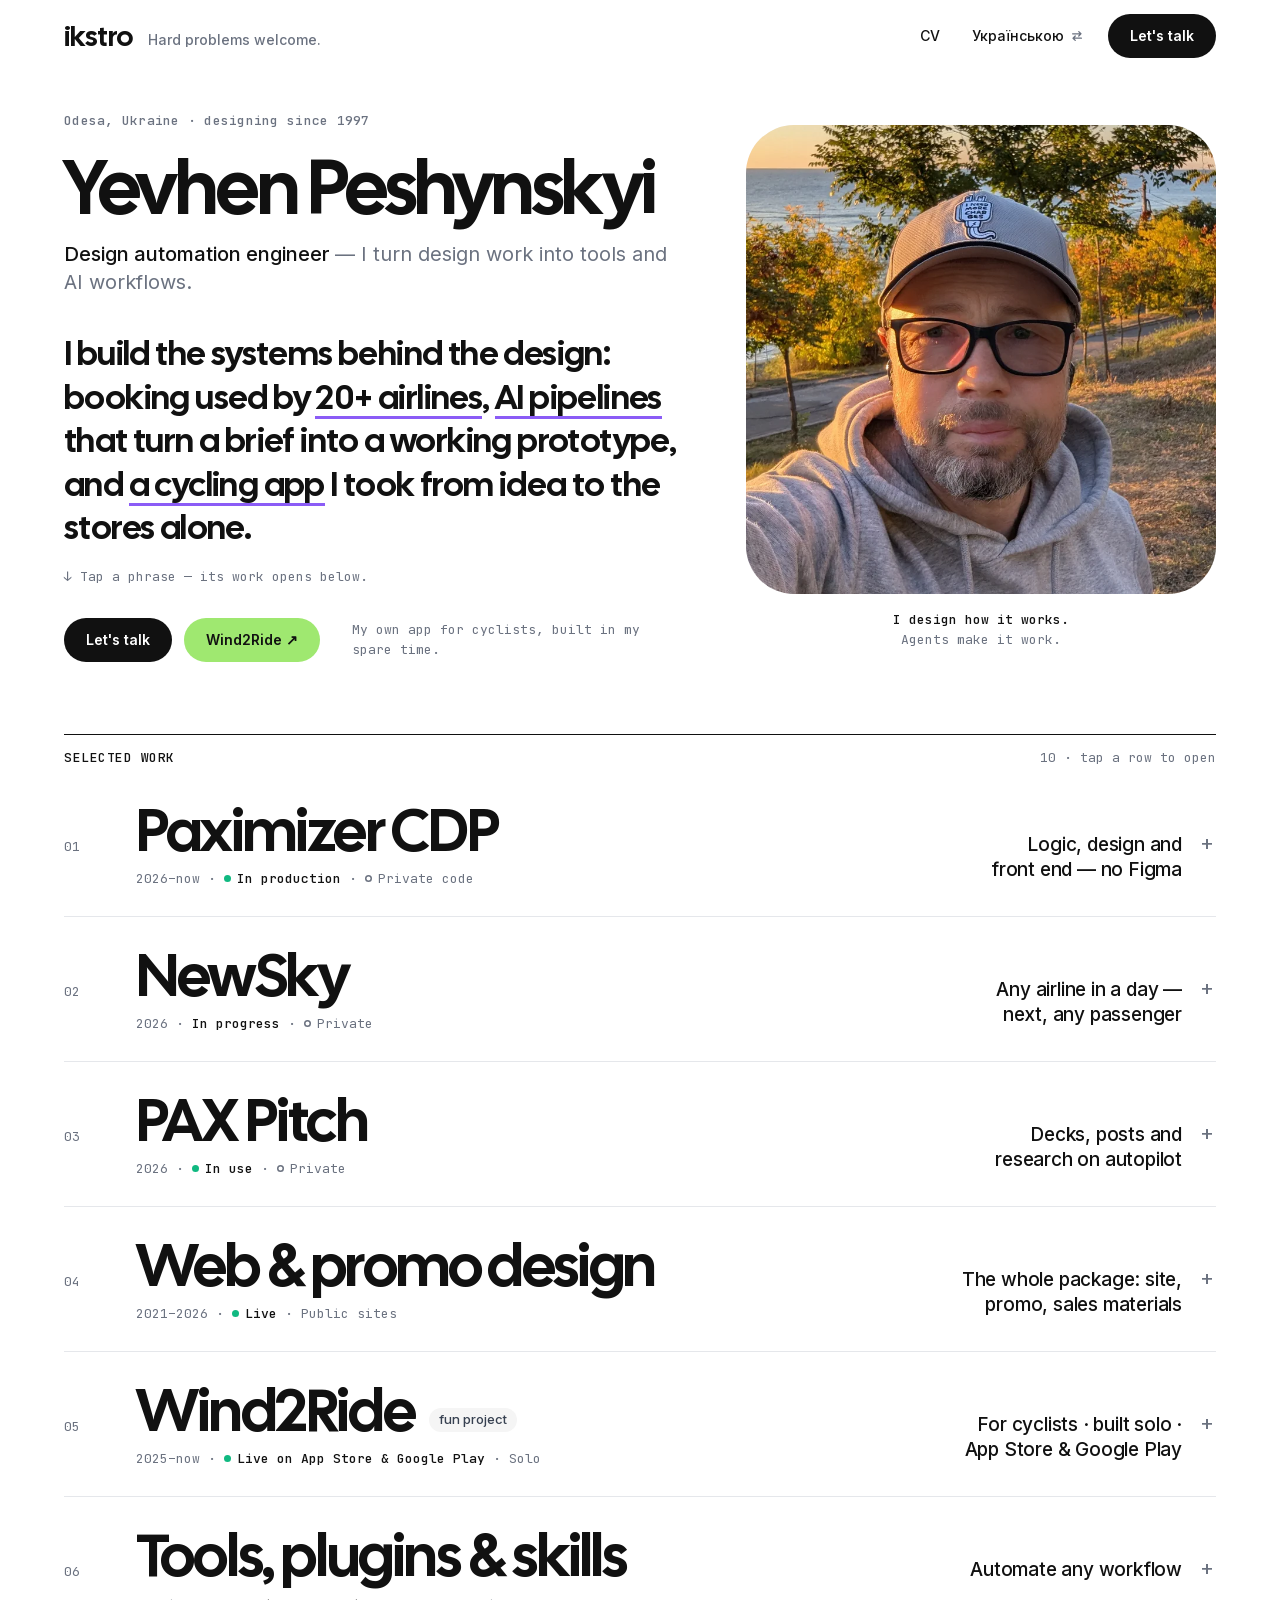
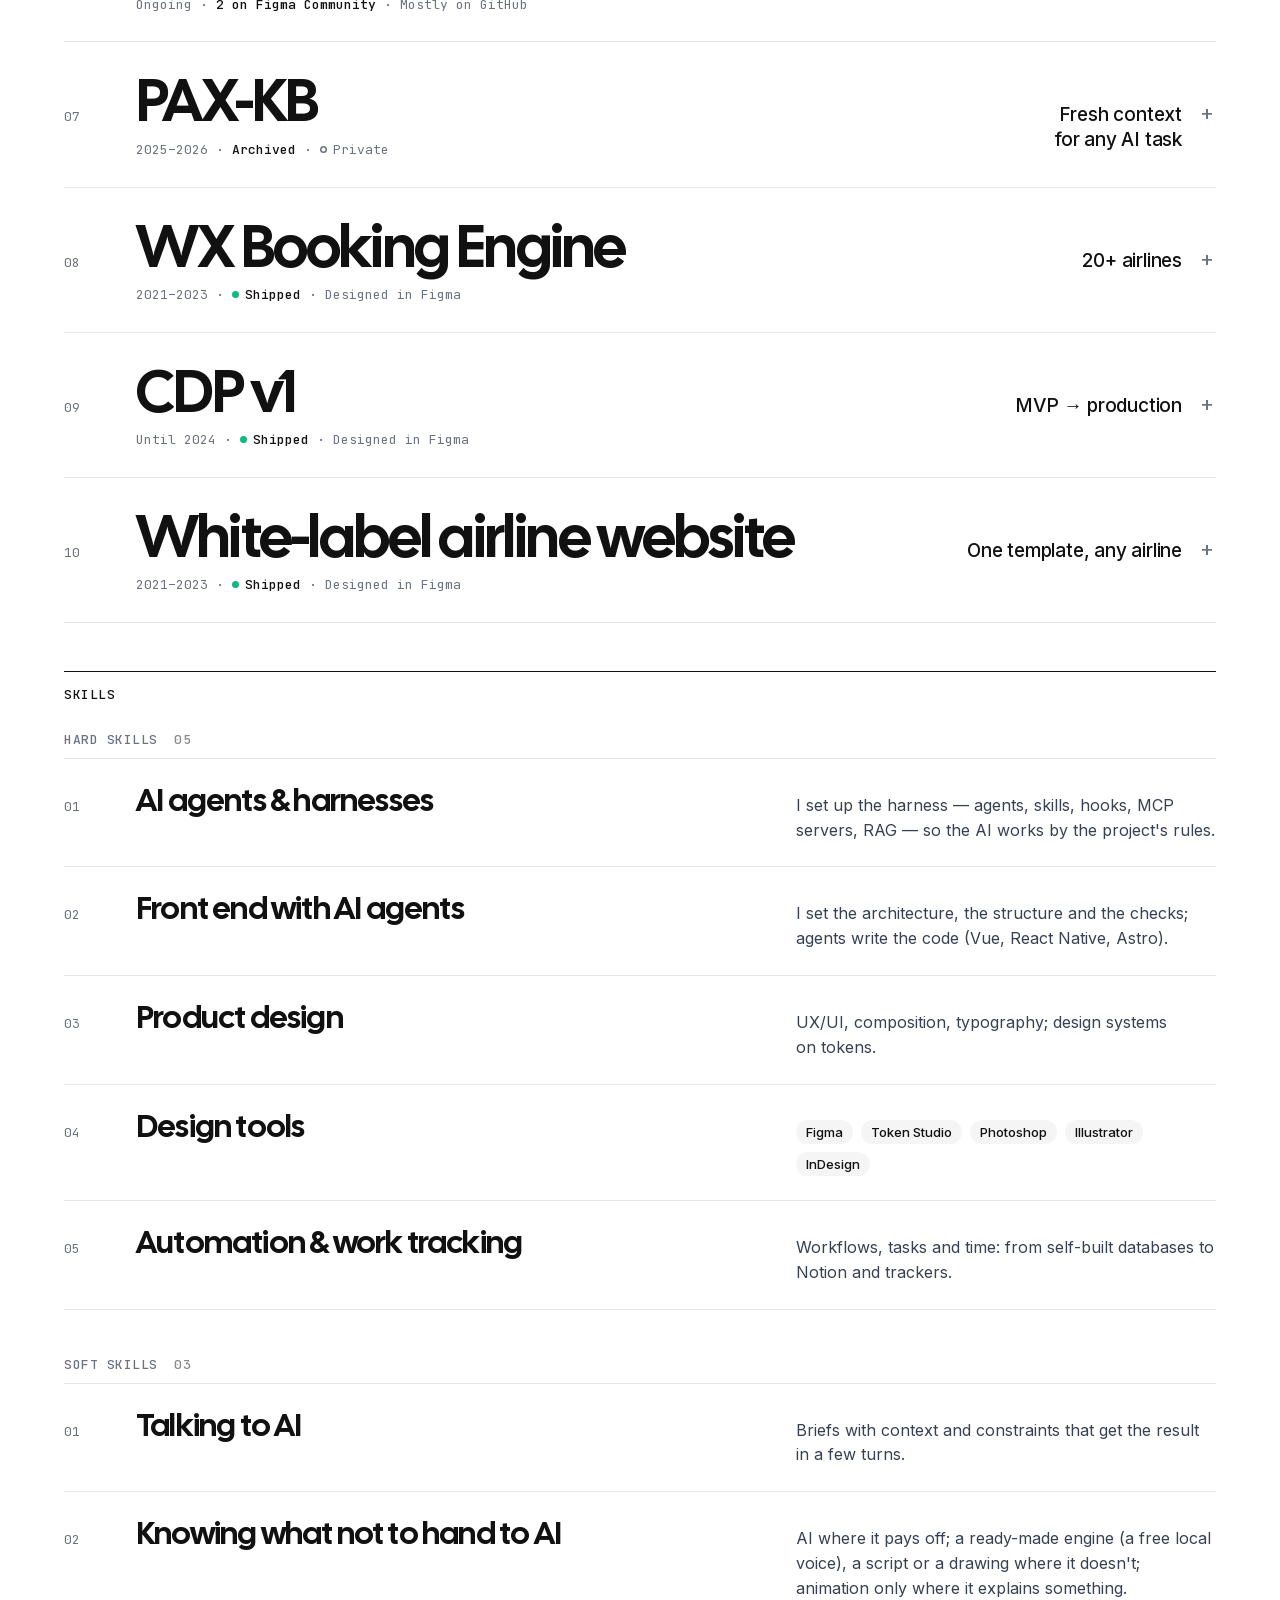
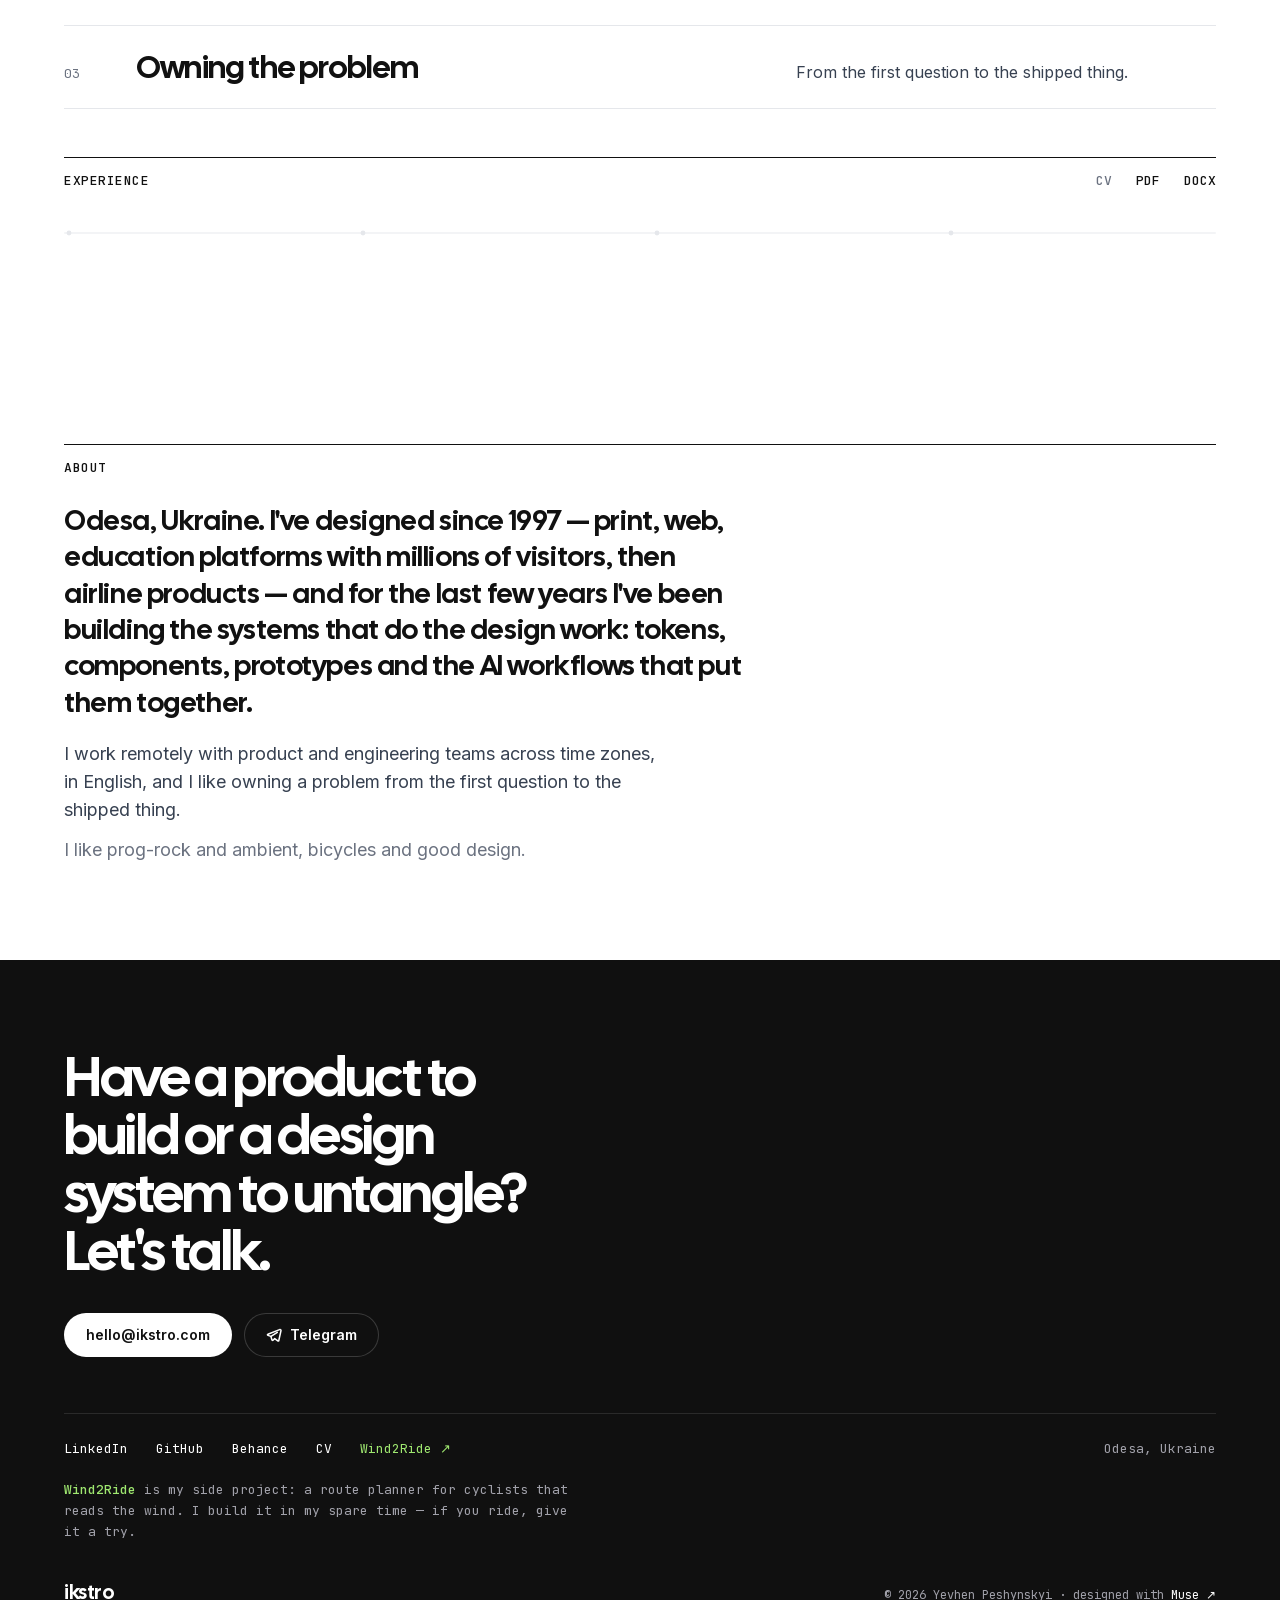
==== index.html @ 40062ef6 "Deploy ikstro.com" ====
<!DOCTYPE html><html lang="en"><head><meta charset="utf-8"><meta name="viewport" content="width=device-width, initial-scale=1"><title>Yevhen Peshynskyi — Design automation engineer</title><meta name="description" content="I build the systems behind the design: booking used by 20+ airlines, AI pipelines that turn a brief into a working prototype, and a cycling app I took from idea to the stores alone."><link rel="canonical" href="https://ikstro.com/"><link rel="alternate" hreflang="en" href="https://ikstro.com/"><link rel="alternate" hreflang="uk" href="https://ikstro.com/uk/"><link rel="alternate" hreflang="x-default" href="https://ikstro.com/"><meta name="author" content="Yevhen Peshynskyi"><!-- the «Iks» cell (owner, 23.10): built by `npm run favicon` --><link rel="icon" href="/favicon.ico" sizes="48x48"><link rel="icon" href="/favicon.svg" type="image/svg+xml"><link rel="apple-touch-icon" href="/apple-touch-icon.png"><meta property="og:type" content="website"><meta property="og:site_name" content="ikstro"><meta property="og:locale" content="en_US"><meta property="og:locale:alternate" content="uk_UA"><meta property="og:title" content="Yevhen Peshynskyi — Design automation engineer"><meta property="og:description" content="I build the systems behind the design: booking used by 20+ airlines, AI pipelines that turn a brief into a working prototype, and a cycling app I took from idea to the stores alone."><meta property="og:url" content="https://ikstro.com/"><meta property="og:image" content="https://ikstro.com/media/og/en.jpg"><meta property="og:image:alt" content="Yevhen Peshynskyi — Design automation engineer"><meta property="og:image:width" content="1200"><meta property="og:image:height" content="630"><meta name="twitter:card" content="summary_large_image"><script type="application/ld+json">{"@context":"https://schema.org","@type":"ProfilePage","url":"https://ikstro.com/","inLanguage":"en","mainEntity":{"@type":"Person","@id":"https://ikstro.com/#person","name":"Yevhen Peshynskyi","alternateName":["ikstro","Євген Пешинський","Евгений Пешинский","Yevhen Peshinskyi","Evgeniy Peshinskiy"],"jobTitle":"Design Automation Engineer · Product Design Technologist","description":"Designer since 1997 who now builds the systems behind design work: AI-agent pipelines, design systems on tokens, and production front ends delivered through Claude Code. Five years in airline products: booking used by 20+ airlines, a customer data platform, white-label booking and websites. I set the architecture, the structure and the checks; agents write the code. I work remotely with product and engineering teams across time zones, in English.","url":"https://ikstro.com/","image":"https://ikstro.com/media/person/photo-800.webp","email":"mailto:hello@ikstro.com","address":{"@type":"PostalAddress","addressLocality":"Odesa","addressCountry":"UA"},"worksFor":{"@type":"Organization","name":"Paximizer","url":"https://paximizer.com"},"knowsAbout":["Design Engineer","Design Technologist","Design Systems","Design Tokens","Token Studio","Figma","Storybook","Claude Code","AI agents","agentic workflows","MCP","RAG","prototyping","UX/UI","enterprise SaaS","airline and travel tech","booking engine","CDP","multi-brand theming","white label","Vue","React Native","Astro"],"knowsLanguage":["uk","ru","en"],"sameAs":["https://linkedin.com/in/ikstro","https://github.com/ikstro","https://behance.net/ikstro","https://t.me/ikstro"],"subjectOf":[{"@type":"DigitalDocument","name":"CV (PDF)","encodingFormat":"application/pdf","url":"https://ikstro.com/cv/Yevhen-Peshynskyi-CV-EN.pdf"},{"@type":"DigitalDocument","name":"CV (DOCX)","encodingFormat":"application/vnd.openxmlformats-officedocument.wordprocessingml.document","url":"https://ikstro.com/cv/Yevhen-Peshynskyi-CV-EN.docx"}]}}</script><link rel="alternate" type="application/json" title="JSON Resume" href="/resume.json"><style>@font-face{font-family:"Cal Sans-8aefe084696b96c0";src:url("/_astro/fonts/de74727b9f176735.woff2") format("woff2");font-display:swap;unicode-range:U+0000-00FF,U+0131,U+0152-0153,U+02BB-02BC,U+02C6,U+02DA,U+02DC,U+0304,U+0308,U+0329,U+2000-206F,U+20AC,U+2122,U+2191,U+2193,U+2212,U+2215,U+FEFF,U+FFFD;font-weight:400;font-style:normal;}@font-face{font-family:"Cal Sans-8aefe084696b96c0 fallback: Arial";src:local("Arial");font-display:swap;font-weight:400;font-style:normal;size-adjust:99.1474%;ascent-override:100.8599%;descent-override:30.258%;line-gap-override:0%;}:root{--font-cal:"Cal Sans-8aefe084696b96c0","Cal Sans-8aefe084696b96c0 fallback: Arial",sans-serif;}</style><link rel="preload" href="/_astro/fonts/de74727b9f176735.woff2" as="font" type="font/woff2" crossorigin><style>@font-face{font-family:Inter-d166690083f87c00;src:url("/_astro/fonts/6909caa7688787da.woff2") format("woff2");font-display:swap;unicode-range:U+0301,U+0400-045F,U+0490-0491,U+04B0-04B1,U+2116;font-weight:400;font-style:normal;}@font-face{font-family:Inter-d166690083f87c00;src:url("/_astro/fonts/e868cdf4720e9ea5.woff2") format("woff2");font-display:swap;unicode-range:U+0000-00FF,U+0131,U+0152-0153,U+02BB-02BC,U+02C6,U+02DA,U+02DC,U+0304,U+0308,U+0329,U+2000-206F,U+20AC,U+2122,U+2191,U+2193,U+2212,U+2215,U+FEFF,U+FFFD;font-weight:400;font-style:normal;}@font-face{font-family:Inter-d166690083f87c00;src:url("/_astro/fonts/6909caa7688787da.woff2") format("woff2");font-display:swap;unicode-range:U+0301,U+0400-045F,U+0490-0491,U+04B0-04B1,U+2116;font-weight:500;font-style:normal;}@font-face{font-family:Inter-d166690083f87c00;src:url("/_astro/fonts/e868cdf4720e9ea5.woff2") format("woff2");font-display:swap;unicode-range:U+0000-00FF,U+0131,U+0152-0153,U+02BB-02BC,U+02C6,U+02DA,U+02DC,U+0304,U+0308,U+0329,U+2000-206F,U+20AC,U+2122,U+2191,U+2193,U+2212,U+2215,U+FEFF,U+FFFD;font-weight:500;font-style:normal;}@font-face{font-family:Inter-d166690083f87c00;src:url("/_astro/fonts/6909caa7688787da.woff2") format("woff2");font-display:swap;unicode-range:U+0301,U+0400-045F,U+0490-0491,U+04B0-04B1,U+2116;font-weight:600;font-style:normal;}@font-face{font-family:Inter-d166690083f87c00;src:url("/_astro/fonts/e868cdf4720e9ea5.woff2") format("woff2");font-display:swap;unicode-range:U+0000-00FF,U+0131,U+0152-0153,U+02BB-02BC,U+02C6,U+02DA,U+02DC,U+0304,U+0308,U+0329,U+2000-206F,U+20AC,U+2122,U+2191,U+2193,U+2212,U+2215,U+FEFF,U+FFFD;font-weight:600;font-style:normal;}@font-face{font-family:"Inter-d166690083f87c00 fallback: Arial";src:local("Arial");font-display:swap;font-weight:400;font-style:normal;size-adjust:134.2826%;ascent-override:72.1426%;descent-override:17.9629%;line-gap-override:0%;}@font-face{font-family:"Inter-d166690083f87c00 fallback: Arial";src:local("Arial");font-display:swap;font-weight:400;font-style:normal;size-adjust:134.2826%;ascent-override:72.1426%;descent-override:17.9629%;line-gap-override:0%;}@font-face{font-family:"Inter-d166690083f87c00 fallback: Arial";src:local("Arial");font-display:swap;font-weight:500;font-style:normal;size-adjust:134.2826%;ascent-override:72.1426%;descent-override:17.9629%;line-gap-override:0%;}@font-face{font-family:"Inter-d166690083f87c00 fallback: Arial";src:local("Arial");font-display:swap;font-weight:500;font-style:normal;size-adjust:134.2826%;ascent-override:72.1426%;descent-override:17.9629%;line-gap-override:0%;}@font-face{font-family:"Inter-d166690083f87c00 fallback: Arial";src:local("Arial");font-display:swap;font-weight:600;font-style:normal;size-adjust:134.2826%;ascent-override:72.1426%;descent-override:17.9629%;line-gap-override:0%;}@font-face{font-family:"Inter-d166690083f87c00 fallback: Arial";src:local("Arial");font-display:swap;font-weight:600;font-style:normal;size-adjust:134.2826%;ascent-override:72.1426%;descent-override:17.9629%;line-gap-override:0%;}:root{--font-inter:Inter-d166690083f87c00,"Inter-d166690083f87c00 fallback: Arial",sans-serif;}</style><link rel="preload" href="/_astro/fonts/e868cdf4720e9ea5.woff2" as="font" type="font/woff2" crossorigin><style>@font-face{font-family:"JetBrains Mono-c56213b721f1ee83";src:url("/_astro/fonts/06ca8aa61b7e774d.woff2") format("woff2");font-display:swap;unicode-range:U+0301,U+0400-045F,U+0490-0491,U+04B0-04B1,U+2116;font-weight:400;font-style:normal;}@font-face{font-family:"JetBrains Mono-c56213b721f1ee83";src:url("/_astro/fonts/d39725b5b6a6f2ec.woff2") format("woff2");font-display:swap;unicode-range:U+0000-00FF,U+0131,U+0152-0153,U+02BB-02BC,U+02C6,U+02DA,U+02DC,U+0304,U+0308,U+0329,U+2000-206F,U+20AC,U+2122,U+2191,U+2193,U+2212,U+2215,U+FEFF,U+FFFD;font-weight:400;font-style:normal;}@font-face{font-family:"JetBrains Mono-c56213b721f1ee83";src:url("/_astro/fonts/06ca8aa61b7e774d.woff2") format("woff2");font-display:swap;unicode-range:U+0301,U+0400-045F,U+0490-0491,U+04B0-04B1,U+2116;font-weight:500;font-style:normal;}@font-face{font-family:"JetBrains Mono-c56213b721f1ee83";src:url("/_astro/fonts/d39725b5b6a6f2ec.woff2") format("woff2");font-display:swap;unicode-range:U+0000-00FF,U+0131,U+0152-0153,U+02BB-02BC,U+02C6,U+02DA,U+02DC,U+0304,U+0308,U+0329,U+2000-206F,U+20AC,U+2122,U+2191,U+2193,U+2212,U+2215,U+FEFF,U+FFFD;font-weight:500;font-style:normal;}@font-face{font-family:"JetBrains Mono-c56213b721f1ee83 fallback: Courier New";src:local("Courier New");font-display:swap;font-weight:400;font-style:normal;size-adjust:99.9837%;ascent-override:102.0166%;descent-override:30.0049%;}@font-face{font-family:"JetBrains Mono-c56213b721f1ee83 fallback: Courier New";src:local("Courier New");font-display:swap;font-weight:400;font-style:normal;size-adjust:99.9837%;ascent-override:102.0166%;descent-override:30.0049%;}@font-face{font-family:"JetBrains Mono-c56213b721f1ee83 fallback: Courier New";src:local("Courier New");font-display:swap;font-weight:500;font-style:normal;size-adjust:99.9837%;ascent-override:102.0166%;descent-override:30.0049%;}@font-face{font-family:"JetBrains Mono-c56213b721f1ee83 fallback: Courier New";src:local("Courier New");font-display:swap;font-weight:500;font-style:normal;size-adjust:99.9837%;ascent-override:102.0166%;descent-override:30.0049%;}:root{--font-jbmono:"JetBrains Mono-c56213b721f1ee83","JetBrains Mono-c56213b721f1ee83 fallback: Courier New",monospace;}</style><!-- rows breathe in only when JS runs and motion is allowed; a timer un-hides them if scripts fail --><script>
      if (!matchMedia('(prefers-reduced-motion: reduce)').matches) {
        document.documentElement.classList.add('breathe');
        setTimeout(function () { document.documentElement.classList.remove('breathe'); }, 3000);
      }
    </script><style>:root{--primary:#111;--primary-active:#242424;--ink:#111;--body:#374151;--muted:#6b7280;--muted-soft:#898989;--hairline:#e5e7eb;--hairline-soft:#f3f4f6;--canvas:#fff;--surface-soft:#f8f9fa;--surface-card:#f5f5f5;--surface-strong:#e5e7eb;--surface-dark:#101010;--surface-dark-elevated:#1a1a1a;--on-primary:#fff;--on-dark:#fff;--on-dark-soft:#a1a1aa;--success:#10b981;--warning:#f59e0b;--error:#ef4444;--accent:#8b5cf6;--accent-soft:#ede9fe;--font-display:var(--font-cal), -apple-system, "Segoe UI", sans-serif;--font-body:var(--font-inter), -apple-system, BlinkMacSystemFont, "Segoe UI", Roboto, sans-serif;--font-mono:var(--font-jbmono), ui-monospace, monospace;--display-wt:400;--display-xl:64px;--display-xl-lh:1.05;--display-xl-ls:-2px;--display-lg:48px;--display-lg-lh:1.1;--display-lg-ls:-1.5px;--display-md:36px;--display-md-lh:1.15;--display-md-ls:-1px;--display-sm:28px;--display-sm-lh:1.2;--display-sm-ls:-.5px;--title-lg:22px;--title-md:18px;--title-sm:16px;--body-md:16px;--body-sm:14px;--caption:13px;--code:14px;--r-xs:4px;--r-sm:6px;--r-md:8px;--r-lg:12px;--r-xl:16px;--r-pill:9999px;--s-xxs:4px;--s-xs:8px;--s-sm:12px;--s-md:16px;--s-lg:24px;--s-xl:32px;--s-xxl:48px;--s-section:96px;--spring-card-resize:linear(0, .0429, .137, .2679, .4019, .5335, .6545, .7662, .8531, .922, .974, 1.0111, 1.0366, 1.0501, 1.0559, 1.056, 1.0519, 1.0457, 1.0383, 1.0308, 1.0235, 1.0166, 1.0111, 1.0066, 1.0031, 1.0004, .9987, .9976, .997, .9968, .9969, .9972, .9976, .998, .9985, .9988, 1);--dur-card-resize:.585s;--spring-accordion:linear(0, .0273, .0868, .1656, .2539, .345, .434, .5178, .5946, .6681, .728, .7798, .824, .8612, .892, .9174, .9379, .9543, .9673, .9774, .9852, .991, .9953, .9984, 1.0005, 1.002, 1.0028, 1.0033, 1.0035, 1.0034, 1.0033, 1.003, 1.0027, 1.0024, 1.0021, 1.0018, 1);--dur-accordion:.507s;--spring-counter:linear(0, .0619, .2002, .3767, .5611, .732, .8762, .9873, 1.0645, 1.1107, 1.1303, 1.1315, 1.1188, 1.0979, 1.0736, 1.0495, 1.028, 1.0104, .9973, .9887, .9839, .9823, .983, .9853, .9883, .9916, .9947, .9973, .9993, 1.0009, 1.0018, 1.0023, 1.0023, 1.0022, 1.0018, 1.0014, 1);--dur-counter:.755s;--ease-out:cubic-bezier(.22, 1, .36, 1)}:root:lang(uk){--font-display:var(--font-manrope), -apple-system, "Segoe UI", sans-serif;--display-wt:800}@media (prefers-reduced-motion:reduce){:root{--dur-card-resize:1ms;--dur-accordion:1ms;--dur-counter:1ms}*,:before,:after{transition-duration:1ms!important;animation-duration:1ms!important;animation-iteration-count:1!important}}*,:before,:after{box-sizing:border-box}html{-webkit-text-size-adjust:100%}body{background:var(--canvas);color:var(--body);font:400 var(--body-md)/1.5 var(--font-body);-webkit-font-smoothing:antialiased;margin:0}h1,h2,h3{font-family:var(--font-display);font-weight:var(--display-wt);color:var(--ink);margin:0}img{max-width:100%;display:block}a{color:inherit}.mono{font-family:var(--font-mono);font-variant-numeric:tabular-nums}.btn{border-radius:var(--r-pill);height:44px;font:600 var(--body-sm)/1 var(--font-body);background:var(--primary);color:var(--on-primary);cursor:pointer;border:0;align-items:center;gap:8px;padding:0 22px;text-decoration:none;display:inline-flex}.btn--secondary{background:var(--canvas);color:var(--ink);box-shadow:inset 0 0 0 1px var(--hairline)}.badge{border-radius:var(--r-pill);background:var(--surface-card);height:24px;color:var(--ink);font:500 var(--caption)/1 var(--font-body);align-items:center;gap:6px;padding:0 10px;display:inline-flex}html{scroll-behavior:auto}:root{--nav-h:72px}@media (width<=760px){:root{--nav-h:60px}}.wrap{max-width:1248px;margin:0 auto;padding:0 48px}.sr{clip:rect(0 0 0 0);white-space:nowrap;width:1px;height:1px;position:absolute;overflow:hidden}.btn:focus-visible,a:focus-visible,button:focus-visible{outline:2px solid var(--accent);outline-offset:2px;border-radius:4px}.btn:focus-visible,.lk:focus-visible{border-radius:var(--r-pill)}.lk{--lk-x:14px;--lk-y:8px;padding:var(--lk-y) var(--lk-x);margin:calc(-1 * var(--lk-y)) calc(-1 * var(--lk-x));border-radius:var(--r-pill);color:inherit;transition:background-color .15s var(--ease-out);-webkit-tap-highlight-color:transparent;background-color:#0000;align-items:center;text-decoration:none;display:inline-flex;position:relative}.lk:after{content:"";position:absolute;inset:-6px 0}@media (hover:hover){.lk:hover{background-color:var(--lk-ground,var(--surface-card))}}.lk:active{background-color:var(--lk-ground,var(--surface-card))}.btn{transition:background-color .15s var(--ease-out), box-shadow .15s var(--ease-out);-webkit-tap-highlight-color:transparent}@media (hover:hover){.btn:hover{background-color:var(--primary-active);box-shadow:0 1px 2px #11111114,0 6px 16px -6px #1116}.btn--secondary:hover{background-color:var(--surface-card);box-shadow:0 6px 18px -10px #11111159}}.btn:active{background-color:var(--primary-active);box-shadow:0 1px 2px #11111114,0 6px 16px -6px #1116}.btn--secondary:active{background-color:var(--surface-card);box-shadow:none}@media (prefers-reduced-motion:reduce){.lk,.btn{transition:none}}.dot{background:var(--success);vertical-align:1px;border-radius:50%;width:7px;height:7px;margin-right:6px;display:inline-block}.dot--lock{box-shadow:inset 0 0 0 1.5px var(--muted);background:0 0}@media (width<=760px){.wrap{padding:0 16px}}
.lang[data-astro-cid-lemdd452]{height:var(--nav-item-h,36px);padding:0 var(--nav-item-x,12px);border-radius:var(--r-pill);color:var(--ink);white-space:nowrap;font:500 14px/1 var(--font-body);transition:background-color .15s var(--ease-out), color .15s var(--ease-out), height .56s var(--spring-card-resize);-webkit-tap-highlight-color:transparent;align-items:center;gap:6px;text-decoration:none;display:inline-flex}.lang__ico[data-astro-cid-lemdd452]{fill:none;width:14px;height:14px;stroke:var(--muted);stroke-width:1.5px;stroke-linecap:round;stroke-linejoin:round;transition:transform .24s var(--ease-out), stroke .15s var(--ease-out);flex:none}@media (hover:hover){.lang[data-astro-cid-lemdd452]:hover{background-color:var(--surface-card)}.lang[data-astro-cid-lemdd452]:hover .lang__ico[data-astro-cid-lemdd452]{stroke:var(--ink);transform:rotate(180deg)}}.lang[data-astro-cid-lemdd452]:active{background-color:var(--surface-card)}.lang[data-astro-cid-lemdd452]:focus-visible{outline:2px solid var(--accent);outline-offset:2px}.lang__short[data-astro-cid-lemdd452]{display:none}@media (width<=420px){.lang__name[data-astro-cid-lemdd452]{display:none}.lang__short[data-astro-cid-lemdd452]{display:inline}}@media (width<=380px){.lang[data-astro-cid-lemdd452]{gap:4px}}@media (prefers-reduced-motion:reduce){.lang[data-astro-cid-lemdd452],.lang__ico[data-astro-cid-lemdd452]{transition:none}.lang[data-astro-cid-lemdd452]:hover .lang__ico[data-astro-cid-lemdd452]{transform:none}}.navbar[data-astro-cid-wpvy4v7s]{z-index:50;height:var(--nav-h);pointer-events:none;position:sticky;top:0}.nav[data-astro-cid-wpvy4v7s]{--nav-item-h:44px;--nav-item-x:14px;pointer-events:auto;height:var(--nav-h);border-radius:var(--r-pill);transition:max-width .56s var(--spring-card-resize), height .56s var(--spring-card-resize), margin-top .56s var(--spring-card-resize), padding .56s var(--spring-card-resize), background-color .24s var(--ease-out), box-shadow .24s var(--ease-out), transform .3s var(--ease-out);background-color:#fff0;justify-content:space-between;align-items:center;gap:16px;margin-top:0;display:flex;box-shadow:0 0 0 1px #1110,0 12px 32px -16px #1110}.nav__item[data-astro-cid-wpvy4v7s]{height:var(--nav-item-h);padding:0 var(--nav-item-x);border-radius:var(--r-pill);color:var(--ink);white-space:nowrap;transition:background-color .15s var(--ease-out), height .56s var(--spring-card-resize), font-size .56s var(--spring-card-resize), margin .56s var(--spring-card-resize);-webkit-tap-highlight-color:transparent;align-items:center;text-decoration:none;display:inline-flex}@media (hover:hover){.nav__item[data-astro-cid-wpvy4v7s]:hover{background-color:var(--surface-card)}}.nav__item[data-astro-cid-wpvy4v7s]:active,.nav__cv[data-astro-cid-wpvy4v7s][aria-current=page]{background-color:var(--surface-card)}.nav__item[data-astro-cid-wpvy4v7s]:focus-visible{outline:2px solid var(--accent);outline-offset:2px}.wordmark[data-astro-cid-wpvy4v7s]{margin-left:calc(-1 * var(--nav-item-x));font:var(--display-wt) 28px/1 var(--font-display);letter-spacing:-.6px}.nav__cv[data-astro-cid-wpvy4v7s]{font:500 14px/1 var(--font-body)}.nav__btn[data-astro-cid-wpvy4v7s]{height:var(--nav-item-h);transition:height .56s var(--spring-card-resize), background-color .15s var(--ease-out), box-shadow .15s var(--ease-out)}.nav__start[data-astro-cid-wpvy4v7s]{align-items:baseline;gap:2px;min-width:0;display:flex}.nav__note[data-astro-cid-wpvy4v7s]{opacity:1;max-width:260px;font:500 var(--body-sm)/1 var(--font-body);color:var(--muted);white-space:nowrap;transition:max-width .56s var(--spring-card-resize), opacity .2s var(--ease-out);margin:0;position:relative;top:-1px;overflow:hidden}.nav__end[data-astro-cid-wpvy4v7s]{align-items:center;gap:4px;display:flex}.nav__end[data-astro-cid-wpvy4v7s] .nav__btn[data-astro-cid-wpvy4v7s]{margin-left:6px}.navbar[data-astro-cid-wpvy4v7s][data-island] .nav[data-astro-cid-wpvy4v7s]{--nav-item-h:40px;backdrop-filter:saturate(1.4)blur(14px);background-color:#ffffffe6;border-radius:0 0 28px 28px;max-width:600px;height:56px;padding:0 8px;box-shadow:0 10px 30px -14px #11111159}.navbar[data-astro-cid-wpvy4v7s][data-island] .wordmark[data-astro-cid-wpvy4v7s]{margin-left:0;font-size:24px}.navbar[data-astro-cid-wpvy4v7s][data-island] .nav__note[data-astro-cid-wpvy4v7s]{opacity:0;max-width:0}@media (width<=760px){.nav[data-astro-cid-wpvy4v7s]{--nav-item-h:38px;--nav-item-x:12px}.wordmark[data-astro-cid-wpvy4v7s]{font-size:26px}.nav__note[data-astro-cid-wpvy4v7s]{font-size:13px}.nav__end[data-astro-cid-wpvy4v7s] .nav__btn[data-astro-cid-wpvy4v7s]{margin-left:4px;padding:0 16px}.navbar[data-astro-cid-wpvy4v7s][data-island] .nav[data-astro-cid-wpvy4v7s]{--nav-item-h:36px;border-radius:0 0 26px 26px;max-width:calc(100% - 16px);height:52px;padding:0 8px}.navbar[data-astro-cid-wpvy4v7s][data-island] .wordmark[data-astro-cid-wpvy4v7s]{font-size:22px}}@media (width<=600px){.nav__note[data-astro-cid-wpvy4v7s]{display:none}}@media (width<=380px){.nav[data-astro-cid-wpvy4v7s]{--nav-item-x:9px;gap:4px}.wordmark[data-astro-cid-wpvy4v7s]{font-size:22px}.nav__end[data-astro-cid-wpvy4v7s]{gap:0}.nav__end[data-astro-cid-wpvy4v7s] .nav__btn[data-astro-cid-wpvy4v7s]{padding:0 12px}.navbar[data-astro-cid-wpvy4v7s][data-island] .nav[data-astro-cid-wpvy4v7s]{padding:0 6px}}@media (prefers-reduced-motion:reduce){.nav[data-astro-cid-wpvy4v7s],.nav__item[data-astro-cid-wpvy4v7s],.nav__note[data-astro-cid-wpvy4v7s],.nav__btn[data-astro-cid-wpvy4v7s]{transition:none}}@media print{.navbar[data-astro-cid-wpvy4v7s]{display:none}}
.btn--w2r[data-astro-cid-et5hucrw]{--w2r:#9fe870;--w2r-dark:#8fd860;background:var(--w2r);color:var(--ink);transition:background-color .15s var(--ease-out), box-shadow .22s var(--ease-out)}.w2r-arrow[data-astro-cid-et5hucrw]{margin-left:-4px}@media (hover:hover){.btn--w2r[data-astro-cid-et5hucrw]:hover{background-color:var(--w2r-dark);box-shadow:0 0 0 4px #9fe87052,0 10px 28px -10px #6ebe46e6}}.btn--w2r[data-astro-cid-et5hucrw]:active{background-color:var(--w2r-dark);box-shadow:0 0 0 4px #9fe87052}@media (prefers-reduced-motion:reduce){.btn--w2r[data-astro-cid-et5hucrw]{transition:none}}.hero[data-astro-cid-ge2uvauf]{grid-template-columns:4fr 3fr;align-items:center;gap:56px;padding-block:40px 72px;display:grid}.kicker[data-astro-cid-ge2uvauf]{font:500 var(--caption)/1.4 var(--font-mono);color:var(--muted);letter-spacing:.02em;margin:0 0 20px}h1[data-astro-cid-ge2uvauf]{letter-spacing:-2.5px;font-size:76px;line-height:1}.role[data-astro-cid-ge2uvauf]{font:500 20px/1.4 var(--font-body);color:var(--ink);margin:14px 0 0}.role[data-astro-cid-ge2uvauf] span[data-astro-cid-ge2uvauf]{color:var(--muted);font-weight:400}.promise[data-astro-cid-ge2uvauf]{font:var(--display-wt) 34px/1.28 var(--font-display);letter-spacing:-.6px;color:var(--ink);text-wrap:pretty;max-width:640px;margin:36px 0 0}.door[data-astro-cid-ge2uvauf]{font:inherit;letter-spacing:inherit;color:var(--ink);cursor:pointer;background:0 0;background-image:linear-gradient(var(--accent), var(--accent));white-space:nowrap;transition:background-size var(--dur-accordion) var(--spring-accordion), transform var(--dur-counter) var(--spring-counter);background-position:0 100%;background-repeat:no-repeat;background-size:100% 3px;border:0;margin:0;padding:0 0 3px;line-height:1.1;display:inline-block}@media (hover:hover){.door[data-astro-cid-ge2uvauf]:hover{background-size:100% 6px}}.door[data-astro-cid-ge2uvauf]:focus-visible{outline:2px solid var(--accent);outline-offset:2px;border-radius:4px}.door[data-astro-cid-ge2uvauf]:active{transform:translateY(2px)}.door[data-astro-cid-ge2uvauf].is-pressed{color:var(--on-primary);background-size:100% 100%}.door[data-astro-cid-ge2uvauf] .n[data-astro-cid-ge2uvauf]{font-variant-numeric:tabular-nums;min-width:1ch;display:inline-block}.hint[data-astro-cid-ge2uvauf]{font:400 var(--caption)/1.4 var(--font-mono);color:var(--muted);align-items:center;gap:8px;margin:18px 0 0;display:flex}.hint[data-astro-cid-ge2uvauf] i[data-astro-cid-ge2uvauf]{animation:nudge 2.4s var(--ease-out) 1.6s 2;font-style:normal;display:inline-block}@keyframes nudge{0%,to{transform:translateY(0)}40%{transform:translateY(4px)}}.ctas[data-astro-cid-ge2uvauf]{flex-wrap:wrap;align-items:center;gap:12px 32px;margin-top:32px;display:flex}.ctas__btns[data-astro-cid-ge2uvauf]{flex-wrap:wrap;gap:12px;display:flex}.ctas__note[data-astro-cid-ge2uvauf]{max-width:36ch;font:400 var(--caption)/1.5 var(--font-mono);color:var(--muted);text-wrap:pretty;margin:0}.photo[data-astro-cid-ge2uvauf]{margin:0}.photo[data-astro-cid-ge2uvauf] img[data-astro-cid-ge2uvauf]{aspect-ratio:1;object-fit:cover;object-position:50% 35%;background:var(--surface-card);border-radius:48px;width:100%;height:auto}.photo[data-astro-cid-ge2uvauf] figcaption[data-astro-cid-ge2uvauf]{font:400 var(--caption)/1.5 var(--font-mono);color:var(--muted);text-align:center;margin:16px 0 0}.photo[data-astro-cid-ge2uvauf] figcaption[data-astro-cid-ge2uvauf] span[data-astro-cid-ge2uvauf]{display:block}.photo[data-astro-cid-ge2uvauf] figcaption[data-astro-cid-ge2uvauf] span[data-astro-cid-ge2uvauf]:first-child{color:var(--ink);font-weight:500}.breathe [data-astro-cid-ge2uvauf]:is(.hero__lead,.ctas,.photo img,.photo figcaption){opacity:0;transform:translateY(10px)}.in [data-astro-cid-ge2uvauf]:is(.hero__lead,.ctas,.photo img,.photo figcaption){transition:opacity .5s var(--ease-out), transform .7s var(--spring-accordion)}.in [data-astro-cid-ge2uvauf]:is(.photo img,.photo figcaption){transition-delay:.12s}@media (width<=760px){.hero[data-astro-cid-ge2uvauf]{--ph:clamp(136px, 34vw, 168px);grid-template-columns:1fr var(--ph);align-items:start;gap:0 16px;padding-block:20px 48px}:root:lang(uk) .hero[data-astro-cid-ge2uvauf]{--ph:clamp(128px, 32vw, 160px)}.hero__text[data-astro-cid-ge2uvauf],.hero__lead[data-astro-cid-ge2uvauf],.photo[data-astro-cid-ge2uvauf]{display:contents}.kicker[data-astro-cid-ge2uvauf]{grid-area:1/1/auto/-1;margin-bottom:14px}h1[data-astro-cid-ge2uvauf]{letter-spacing:-1.4px;grid-area:2/1;font-size:44px}:root:lang(uk) h1[data-astro-cid-ge2uvauf]{letter-spacing:-1px;font-size:36px}.photo[data-astro-cid-ge2uvauf] img[data-astro-cid-ge2uvauf]{border-radius:20px;grid-area:2/2}.role[data-astro-cid-ge2uvauf]{grid-area:3/1/auto/-1;font-size:17px}.photo[data-astro-cid-ge2uvauf] figcaption[data-astro-cid-ge2uvauf]{text-align:left;grid-area:4/1/auto/-1;margin-top:8px}.promise[data-astro-cid-ge2uvauf]{letter-spacing:-.4px;grid-area:5/1/auto/-1;margin-top:24px;font-size:26px}.hint[data-astro-cid-ge2uvauf]{grid-area:6/1/auto/-1}.ctas[data-astro-cid-ge2uvauf]{grid-area:7/1/auto/-1;gap:4px 24px;margin-top:32px}}@media (width<=380px){.hero[data-astro-cid-ge2uvauf]{--ph:120px}h1[data-astro-cid-ge2uvauf]{letter-spacing:-1.2px;font-size:40px}:root:lang(uk) .hero[data-astro-cid-ge2uvauf]{--ph:112px}:root:lang(uk) h1[data-astro-cid-ge2uvauf]{letter-spacing:-.8px;font-size:33px}}@media (prefers-reduced-motion:reduce){.breathe [data-astro-cid-ge2uvauf]:is(.hero__lead,.ctas,.photo img,.photo figcaption){opacity:1;transform:none}.hint[data-astro-cid-ge2uvauf] i[data-astro-cid-ge2uvauf]{animation:none}}.row[data-astro-cid-5wtiit4t]{border-bottom:1px solid var(--hairline);scroll-margin-top:calc(var(--nav-h) + 12px)}.row__h[data-astro-cid-5wtiit4t]{font:inherit;margin:0}.row__btn[data-astro-cid-5wtiit4t]{cursor:pointer;text-align:left;width:100%;color:inherit;font:inherit;transition:padding var(--dur-card-resize) var(--spring-card-resize);background:0 0;border:0;grid-template-columns:56px minmax(0,1fr) minmax(0,24ch) 18px;align-items:baseline;column-gap:16px;padding:28px 0;display:grid}.row__idx[data-astro-cid-5wtiit4t]{font:400 var(--caption)/1 var(--font-mono);color:var(--muted)}.row__title[data-astro-cid-5wtiit4t]{transform-origin:0 70%;transition:transform var(--dur-card-resize) var(--spring-card-resize);display:block}.row__name[data-astro-cid-5wtiit4t]{font:var(--display-wt) 60px/1.02 var(--font-display);letter-spacing:-1.8px;color:var(--ink);display:block}.row__kicker[data-astro-cid-5wtiit4t]{vertical-align:.55em;font:500 var(--caption)/1 var(--font-mono);letter-spacing:.02em;color:var(--muted);text-transform:uppercase;margin-right:14px;display:inline-block}.row__tag[data-astro-cid-5wtiit4t]{vertical-align:.55em;border-radius:var(--r-pill);background:var(--surface-card);height:24px;font:500 var(--caption)/1 var(--font-body);letter-spacing:0;color:var(--body);white-space:nowrap;align-items:center;margin-left:14px;padding:0 10px;display:inline-flex}.row__meta[data-astro-cid-5wtiit4t]{font:400 var(--caption)/1.3 var(--font-mono);color:var(--muted);margin-top:10px;display:block}.row__meta[data-astro-cid-5wtiit4t] b[data-astro-cid-5wtiit4t]{color:var(--ink);font-weight:500}.row__hl[data-astro-cid-5wtiit4t]{font:500 19px/1.3 var(--font-body);letter-spacing:-.2px;color:var(--ink);text-align:right;text-wrap:balance;transform-origin:100% 70%;max-width:24ch;transition:transform var(--dur-card-resize) var(--spring-card-resize);justify-self:end}.row__sign[data-astro-cid-5wtiit4t]{width:18px;font:400 22px/1 var(--font-mono);color:var(--muted);text-align:center;transition:transform var(--dur-accordion) var(--spring-accordion);display:inline-block}.row[data-astro-cid-5wtiit4t].is-open .row__sign[data-astro-cid-5wtiit4t]{color:var(--ink);transform:rotate(45deg)}.row__t[data-astro-cid-5wtiit4t]{background:linear-gradient(var(--accent), var(--accent)) no-repeat 0 calc(100% - .14em) / 0 3px;-webkit-box-decoration-break:clone;box-decoration-break:clone;transition:background-size .32s var(--ease-out)}@media (hover:hover){.row__btn[data-astro-cid-5wtiit4t]:hover .row__t[data-astro-cid-5wtiit4t]{background-size:100% 3px}.row[data-astro-cid-5wtiit4t]:not(.is-open) .row__btn[data-astro-cid-5wtiit4t]:hover .row__sign[data-astro-cid-5wtiit4t]{color:var(--ink);transform:rotate(90deg)}}.row__btn[data-astro-cid-5wtiit4t]:focus-visible .row__t[data-astro-cid-5wtiit4t]{background-size:100% 3px}.stack.has-open .row[data-astro-cid-5wtiit4t]:not(.is-open) .row__btn[data-astro-cid-5wtiit4t]{padding:14px 0}.stack.has-open .row[data-astro-cid-5wtiit4t]:not(.is-open) .row__title[data-astro-cid-5wtiit4t],.stack.has-open .row[data-astro-cid-5wtiit4t]:not(.is-open) .row__hl[data-astro-cid-5wtiit4t]{transform:scale(.94)}.row__panel[data-astro-cid-5wtiit4t]{transition:grid-template-rows var(--dur-card-resize) var(--spring-card-resize);grid-template-rows:0fr;display:grid}.row[data-astro-cid-5wtiit4t].is-open .row__panel[data-astro-cid-5wtiit4t]{grid-template-rows:1fr}.row__inner[data-astro-cid-5wtiit4t]{min-height:0;overflow:hidden}.row__body[data-astro-cid-5wtiit4t]{grid-template-columns:minmax(0,1fr);gap:32px;padding:4px 0 48px;display:grid}.row__body[data-astro-cid-5wtiit4t]>[data-astro-cid-5wtiit4t]{opacity:0;transition:opacity .26s var(--ease-out), transform var(--dur-accordion) var(--spring-accordion);transform:translateY(14px)}.row[data-astro-cid-5wtiit4t].is-open .row__body[data-astro-cid-5wtiit4t]>[data-astro-cid-5wtiit4t]{opacity:1;transition-delay:.12s;transform:none}.row[data-astro-cid-5wtiit4t].is-open .row__body[data-astro-cid-5wtiit4t]>[data-astro-cid-5wtiit4t]:nth-child(2){transition-delay:.2s}.row__info[data-astro-cid-5wtiit4t]{grid-template-columns:minmax(0,1fr);gap:28px;min-width:0;display:grid}.row__text[data-astro-cid-5wtiit4t],.row__side[data-astro-cid-5wtiit4t]{min-width:0}.row__role[data-astro-cid-5wtiit4t]{font:500 var(--caption)/1.4 var(--font-mono);color:var(--ink);letter-spacing:.01em;margin:0 0 12px}.row__msg[data-astro-cid-5wtiit4t]{font:400 var(--body-md)/1.6 var(--font-body);color:var(--body);max-width:48ch;margin:0}.row__more[data-astro-cid-5wtiit4t]{font:400 var(--body-sm)/1.5 var(--font-body);color:var(--body);margin-top:18px}.row__more[data-astro-cid-5wtiit4t] ul{margin:0;padding:0;list-style:none}.row__more[data-astro-cid-5wtiit4t] li{border-top:1px solid var(--hairline);padding:10px 0}.row__more[data-astro-cid-5wtiit4t] li:last-child{border-bottom:1px solid var(--hairline)}.row__more[data-astro-cid-5wtiit4t] strong{color:var(--ink);font-weight:600}.row__more[data-astro-cid-5wtiit4t] a{font:500 12px/1 var(--font-mono);color:var(--ink);text-decoration:underline;text-decoration-color:var(--hairline);text-underline-offset:3px;border-radius:var(--r-pill);transition:background-color .15s var(--ease-out);margin:-4px -8px -4px -2px;padding:4px 8px;display:inline-block}@media (hover:hover){.row__more[data-astro-cid-5wtiit4t] a:hover{background-color:var(--surface-card)}}.row__more[data-astro-cid-5wtiit4t] a:active{background-color:var(--surface-card)}.row__more[data-astro-cid-5wtiit4t] a:focus-visible{border-radius:var(--r-pill)}.row__stack[data-astro-cid-5wtiit4t]{font:400 12px/1.6 var(--font-mono);color:var(--muted);max-width:56ch;margin:0}.row__stack[data-astro-cid-5wtiit4t] span[data-astro-cid-5wtiit4t]{color:var(--ink);margin-right:4px;font-weight:500}.figs[data-astro-cid-5wtiit4t]{grid-template-columns:repeat(2,minmax(0,max-content));place-content:start;gap:24px 36px;margin:0;display:grid}.figs--3[data-astro-cid-5wtiit4t]{grid-template-columns:repeat(3,minmax(0,max-content))}.fig[data-astro-cid-5wtiit4t] dt[data-astro-cid-5wtiit4t]{font:500 36px/1 var(--font-mono);letter-spacing:-.06em;color:var(--ink);white-space:nowrap}.fig[data-astro-cid-5wtiit4t] dd[data-astro-cid-5wtiit4t]{font:400 var(--caption)/1.35 var(--font-body);color:var(--muted);max-width:20ch;margin:8px 0 0}.pills[data-astro-cid-5wtiit4t]{flex-wrap:wrap;gap:8px;margin-top:20px;display:flex}.pills[data-astro-cid-5wtiit4t] .btn[data-astro-cid-5wtiit4t]{height:40px;padding:0 18px}.breathe .row[data-astro-cid-5wtiit4t]{opacity:0;transform:translateY(18px)}.breathe .row[data-astro-cid-5wtiit4t] .row__name[data-astro-cid-5wtiit4t]{letter-spacing:-.4px}.in .row[data-astro-cid-5wtiit4t]{transition:opacity .42s var(--ease-out) calc(var(--i) * 90ms), transform .64s var(--spring-accordion) calc(var(--i) * 90ms)}.in .row[data-astro-cid-5wtiit4t] .row__name[data-astro-cid-5wtiit4t]{transition:letter-spacing .7s var(--ease-out) calc(var(--i) * 90ms)}@media (width>=761px){.row__info[data-astro-cid-5wtiit4t]{grid-template-columns:minmax(0,3fr) minmax(0,2fr);column-gap:48px}.row__text[data-astro-cid-5wtiit4t]{grid-row:span 2}.figs--3[data-astro-cid-5wtiit4t]{grid-template-columns:repeat(2,minmax(0,max-content))}}@media (width>=1200px){.row__info[data-astro-cid-5wtiit4t]{grid-template-columns:minmax(0,5fr) minmax(0,3fr) minmax(0,3fr);column-gap:40px;max-width:1080px}.row__text[data-astro-cid-5wtiit4t]{grid-row:auto}.figs[data-astro-cid-5wtiit4t],.figs--3[data-astro-cid-5wtiit4t]{grid-template-columns:repeat(2,minmax(0,max-content));gap:20px 28px}.fig[data-astro-cid-5wtiit4t] dt[data-astro-cid-5wtiit4t]{font-size:32px}}@media (width>=1248px){.row__body[data-astro-cid-5wtiit4t]{padding-left:72px}}@media (width<=760px){.row__btn[data-astro-cid-5wtiit4t]{grid-template-columns:minmax(0,1fr);padding:22px 0;position:relative}.row__idx[data-astro-cid-5wtiit4t]{display:none}.row__title[data-astro-cid-5wtiit4t]{padding-right:28px}.row__name[data-astro-cid-5wtiit4t]{letter-spacing:-.8px;font-size:32px}.row__kicker[data-astro-cid-5wtiit4t]{vertical-align:0;margin:0 0 8px;font-size:11px;display:block}.row__tag[data-astro-cid-5wtiit4t]{vertical-align:.3em;height:22px;margin-left:10px;padding:0 8px;font-size:12px}.row__hl[data-astro-cid-5wtiit4t]{text-align:left;transform-origin:0;grid-column:1;justify-self:start;max-width:34ch;margin-top:10px;padding-right:28px;font-size:15.5px}.row__sign[data-astro-cid-5wtiit4t]{position:absolute;top:26px;right:0}.stack.has-open .row[data-astro-cid-5wtiit4t]:not(.is-open) .row__btn[data-astro-cid-5wtiit4t]{padding:12px 0}.row__inner[data-astro-cid-5wtiit4t]{margin-inline:-16px;padding-inline:16px}.row__body[data-astro-cid-5wtiit4t]{gap:28px;padding:4px 0 36px}.figs[data-astro-cid-5wtiit4t],.figs--3[data-astro-cid-5wtiit4t]{grid-template-columns:repeat(2,minmax(0,1fr));gap:18px}.fig[data-astro-cid-5wtiit4t] dt[data-astro-cid-5wtiit4t]{font-size:28px}}@media (prefers-reduced-motion:reduce){.breathe .row[data-astro-cid-5wtiit4t]{opacity:1;transform:none}.row__t[data-astro-cid-5wtiit4t]{transition:none}}.stack-head[data-astro-cid-twddu2jb]{border-top:1px solid var(--ink);justify-content:space-between;align-items:baseline;padding:16px 0 8px;display:flex}.stack-head[data-astro-cid-twddu2jb] h2[data-astro-cid-twddu2jb]{font:500 var(--caption)/1 var(--font-mono);color:var(--ink);letter-spacing:.04em;text-transform:uppercase}.stack-head[data-astro-cid-twddu2jb] p[data-astro-cid-twddu2jb]{font:400 var(--caption)/1 var(--font-mono);color:var(--muted);margin:0}.stack[data-astro-cid-twddu2jb]{margin:0;padding:0 0 96px;list-style:none}.skills[data-astro-cid-2zwc476k]{margin-top:-48px;padding-bottom:96px}h2[data-astro-cid-2zwc476k]{font:500 var(--caption)/1 var(--font-mono);color:var(--ink);letter-spacing:.04em;text-transform:uppercase;border-top:1px solid var(--ink);margin:0 0 32px;padding:16px 0 0}.skills__group[data-astro-cid-2zwc476k]+.skills__group[data-astro-cid-2zwc476k]{margin-top:48px}.skills__label[data-astro-cid-2zwc476k]{border-bottom:1px solid var(--hairline);font:500 var(--caption)/1 var(--font-mono);letter-spacing:.04em;text-transform:uppercase;color:var(--muted);margin:0;padding-bottom:12px}.skills__label[data-astro-cid-2zwc476k] span[data-astro-cid-2zwc476k]{color:var(--muted-soft);margin-left:8px}.skills__list[data-astro-cid-2zwc476k]{margin:0;padding:0;list-style:none}.skill[data-astro-cid-2zwc476k]{border-bottom:1px solid var(--hairline);grid-template-columns:56px minmax(0,1fr) minmax(0,42ch);align-items:baseline;column-gap:16px;padding:24px 0;display:grid}.skill__idx[data-astro-cid-2zwc476k]{font:400 var(--caption)/1 var(--font-mono);color:var(--muted)}.skill__name[data-astro-cid-2zwc476k]{font:var(--display-wt) 32px/1.08 var(--font-display);letter-spacing:-.8px;color:var(--ink);text-wrap:balance;margin:0}.skill__text[data-astro-cid-2zwc476k] p[data-astro-cid-2zwc476k]{font:400 var(--body-md)/1.55 var(--font-body);color:var(--body);text-wrap:pretty;margin:0}.skill__tools[data-astro-cid-2zwc476k]{flex-wrap:wrap;gap:8px;margin:0;padding:0;list-style:none;display:flex}@media (width<=1199px){.skill[data-astro-cid-2zwc476k]{grid-template-columns:48px minmax(0,1fr) minmax(0,36ch)}.skill__name[data-astro-cid-2zwc476k]{letter-spacing:-.6px;font-size:28px}}@media (width<=760px){.skills[data-astro-cid-2zwc476k]{margin-top:-40px;padding-bottom:72px}h2[data-astro-cid-2zwc476k]{margin-bottom:24px}.skills__group[data-astro-cid-2zwc476k]+.skills__group[data-astro-cid-2zwc476k]{margin-top:40px}.skill[data-astro-cid-2zwc476k]{grid-template-columns:32px minmax(0,1fr);row-gap:8px;padding:20px 0}.skill__text[data-astro-cid-2zwc476k]{grid-column:2}.skill__name[data-astro-cid-2zwc476k]{letter-spacing:-.4px;font-size:24px}.skill__text[data-astro-cid-2zwc476k] p[data-astro-cid-2zwc476k]{font-size:var(--body-sm)}}.xp[data-astro-cid-bl6cniha]{margin-top:-48px;padding-bottom:88px}.xp__head[data-astro-cid-bl6cniha]{border-top:1px solid var(--ink);justify-content:space-between;align-items:baseline;gap:16px;margin-bottom:40px;padding:16px 0 0;display:flex}h2[data-astro-cid-bl6cniha]{font:500 var(--caption)/1 var(--font-mono);color:var(--ink);letter-spacing:.04em;text-transform:uppercase;margin:0}.xp__cv[data-astro-cid-bl6cniha]{font:500 var(--caption)/1 var(--font-mono);color:var(--muted);align-items:baseline;gap:24px;margin:0;display:flex}.xp__cv[data-astro-cid-bl6cniha] a[data-astro-cid-bl6cniha]{color:var(--ink)}.xp__rail[data-astro-cid-bl6cniha]{grid-template-columns:repeat(var(--n), minmax(0, 1fr));--fill:100%;column-gap:24px;margin:0;padding:0;list-style:none;display:grid;position:relative}.xp__rail[data-astro-cid-bl6cniha]:before,.xp__rail[data-astro-cid-bl6cniha]:after{content:"";border-radius:2px;height:2px;position:absolute;top:5px;left:0}.xp__rail[data-astro-cid-bl6cniha]:before{background:var(--hairline-soft);right:0}.xp__rail[data-astro-cid-bl6cniha]:after{width:var(--fill);background:var(--ink);transition:width 1.4s var(--ease-out)}.xp__stop[data-astro-cid-bl6cniha]{align-content:start;gap:6px;min-width:0;padding-top:30px;display:grid;position:relative}.xp__dot[data-astro-cid-bl6cniha]{background:var(--ink);border-radius:50%;width:12px;height:12px;position:absolute;top:0;left:-1px}.is-now[data-astro-cid-bl6cniha] .xp__dot[data-astro-cid-bl6cniha]{background:var(--accent);box-shadow:0 0 0 4px var(--accent-soft)}.xp__years[data-astro-cid-bl6cniha]{font:400 var(--caption)/1.3 var(--font-mono);color:var(--muted)}.xp__where[data-astro-cid-bl6cniha]{font:var(--display-wt) 24px/1.15 var(--font-display);letter-spacing:-.4px;color:var(--ink)}.xp__where[data-astro-cid-bl6cniha] a[data-astro-cid-bl6cniha]{color:inherit}.xp__where[data-astro-cid-bl6cniha] a[data-astro-cid-bl6cniha] span[data-astro-cid-bl6cniha]{font:400 .6em/1 var(--font-body);vertical-align:.35em;color:var(--muted)}.xp__what[data-astro-cid-bl6cniha]{font:400 var(--body-sm)/1.5 var(--font-body);color:var(--body);text-wrap:pretty;max-width:30ch}.xp[data-astro-cid-bl6cniha][data-arm]:not([data-in]) .xp__rail[data-astro-cid-bl6cniha]{--fill:0%}.xp[data-astro-cid-bl6cniha][data-arm]:not([data-in]) .xp__stop[data-astro-cid-bl6cniha]>[data-astro-cid-bl6cniha]:not(.xp__dot){opacity:0;transform:translateY(8px)}.xp[data-astro-cid-bl6cniha][data-arm]:not([data-in]) .xp__dot[data-astro-cid-bl6cniha]{background:var(--hairline);box-shadow:none;transform:scale(.4)}.xp[data-astro-cid-bl6cniha][data-arm] .xp__stop[data-astro-cid-bl6cniha]>[data-astro-cid-bl6cniha]:not(.xp__dot){transition:opacity .42s var(--ease-out) calc(var(--i) * .3s + .16s), transform .6s var(--spring-accordion) calc(var(--i) * .3s + .16s)}.xp[data-astro-cid-bl6cniha][data-arm] .xp__dot[data-astro-cid-bl6cniha]{transition:transform .5s var(--spring-counter) calc(var(--i) * .3s + 60ms), background .3s var(--ease-out) calc(var(--i) * .3s + 60ms), box-shadow .3s var(--ease-out) calc(var(--i) * .3s + 60ms)}@media (width<=760px){.xp[data-astro-cid-bl6cniha]{margin-top:-40px;padding-bottom:64px}.xp__head[data-astro-cid-bl6cniha]{margin-bottom:28px}.xp__rail[data-astro-cid-bl6cniha]{grid-template-columns:1fr;row-gap:28px;padding-left:30px}.xp__rail[data-astro-cid-bl6cniha]:before,.xp__rail[data-astro-cid-bl6cniha]:after{width:2px;height:auto;top:6px;left:5px}.xp__rail[data-astro-cid-bl6cniha]:before{bottom:6px;right:auto}.xp__rail[data-astro-cid-bl6cniha]:after{height:var(--fill);transition-property:height;bottom:auto}.xp__stop[data-astro-cid-bl6cniha]{gap:4px;padding-top:0}.xp__dot[data-astro-cid-bl6cniha]{top:2px;left:-30px}.xp__where[data-astro-cid-bl6cniha]{font-size:22px}}.about[data-astro-cid-oxgmilyn]{padding-bottom:96px}h2[data-astro-cid-oxgmilyn]{font:500 var(--caption)/1 var(--font-mono);color:var(--ink);letter-spacing:.04em;text-transform:uppercase;border-top:1px solid var(--ink);margin-bottom:28px;padding:16px 0 0}.about__lead[data-astro-cid-oxgmilyn]{font:var(--display-wt) 28px/1.3 var(--font-display);letter-spacing:-.4px;color:var(--ink);text-wrap:pretty;max-width:40ch;margin:0}.about__body[data-astro-cid-oxgmilyn]{font:400 18px/1.55 var(--font-body);color:var(--body);text-wrap:pretty;max-width:56ch;margin:20px 0 0}.about__like[data-astro-cid-oxgmilyn]{font:400 18px/1.55 var(--font-body);color:var(--muted);margin:12px 0 0}@media (width<=760px){.about[data-astro-cid-oxgmilyn]{padding-bottom:72px}.about__lead[data-astro-cid-oxgmilyn]{letter-spacing:-.3px;font-size:22px}.about__body[data-astro-cid-oxgmilyn],.about__like[data-astro-cid-oxgmilyn]{font-size:16px}}.contact[data-astro-cid-he3spzz3]{background:var(--surface-dark);color:var(--on-dark);scroll-margin-top:var(--nav-h);padding:88px 0 40px}h2[data-astro-cid-he3spzz3]{color:var(--on-dark);letter-spacing:-1.8px;max-width:15ch;font-size:56px;line-height:1.04}:root:lang(uk) h2[data-astro-cid-he3spzz3]{max-width:19ch}.contact__actions[data-astro-cid-he3spzz3]{flex-wrap:wrap;gap:12px;margin-top:32px;display:flex}.btn[data-astro-cid-he3spzz3]{background:var(--canvas);color:var(--ink)}.btn--tg[data-astro-cid-he3spzz3]{color:var(--on-dark);background:0 0;gap:8px;box-shadow:inset 0 0 0 1px #3a3a3a}.btn__ico[data-astro-cid-he3spzz3]{fill:none;stroke:currentColor;stroke-width:1.5px;stroke-linejoin:round;stroke-linecap:round;flex:none;width:16px;height:16px}@media (hover:hover){.btn[data-astro-cid-he3spzz3]:hover{background:var(--surface-strong);box-shadow:0 8px 24px -10px #000000b3}}.btn[data-astro-cid-he3spzz3]:active{background:var(--surface-strong)}@media (hover:hover){.btn[data-astro-cid-he3spzz3].btn--tg:hover{background:#2a2a2a;box-shadow:0 8px 24px -10px #000000b3}}.btn[data-astro-cid-he3spzz3].btn--tg:active{box-shadow:none;background:#2a2a2a}.contact__links[data-astro-cid-he3spzz3]{font:400 var(--caption)/1.4 var(--font-mono);color:var(--on-dark-soft);--lk-ground:#2a2a2a;border-top:1px solid #2a2a2a;flex-wrap:wrap;gap:8px 28px;margin-top:56px;padding-top:20px;display:flex}.contact__links[data-astro-cid-he3spzz3] a[data-astro-cid-he3spzz3]{color:var(--on-dark)}.contact__links[data-astro-cid-he3spzz3] .lk--w2r[data-astro-cid-he3spzz3]{color:#9fe870}.contact__w2r[data-astro-cid-he3spzz3]{max-width:64ch;font:400 var(--caption)/1.6 var(--font-mono);color:var(--on-dark-soft);text-wrap:pretty;margin:16px 0 0}.contact__w2r[data-astro-cid-he3spzz3] b[data-astro-cid-he3spzz3]{color:#9fe870;font-weight:500}.contact__links[data-astro-cid-he3spzz3] span[data-astro-cid-he3spzz3]{padding:6px 0}.contact__links[data-astro-cid-he3spzz3] .sp[data-astro-cid-he3spzz3]{flex:auto;padding:0}@media (width<=760px){.contact[data-astro-cid-he3spzz3]{padding:64px 0 32px}h2[data-astro-cid-he3spzz3]{letter-spacing:-1px;font-size:36px}.contact__links[data-astro-cid-he3spzz3] .sp[data-astro-cid-he3spzz3]{display:none}}.foot[data-astro-cid-jo6i4kqk]{background:var(--surface-dark);color:var(--on-dark-soft);--lk-ground:#2a2a2a;padding:0 0 40px}.foot__row[data-astro-cid-jo6i4kqk]{font:400 12px/1.4 var(--font-mono);flex-wrap:wrap;justify-content:space-between;align-items:baseline;gap:12px 24px;display:flex}.foot__mark[data-astro-cid-jo6i4kqk]{font:var(--display-wt) 20px/1 var(--font-display);letter-spacing:-.4px;color:var(--on-dark)}.foot__muse[data-astro-cid-jo6i4kqk]{color:var(--on-dark);text-underline-offset:3px;transition:text-decoration-color .15s var(--ease-out);text-decoration:underline #4a4a4a}@media (hover:hover){.foot__muse[data-astro-cid-jo6i4kqk]:hover{text-decoration-color:var(--on-dark)}}.foot__muse[data-astro-cid-jo6i4kqk]:focus-visible{border-radius:2px}
:where([data-player]),:where([data-pane]){--sk-in:0;--sk-now:0}:where([data-pane][data-active]){--sk-in:1;--sk-now:1}:where([data-pane][data-past]){--sk-in:1;--sk-now:0}.sk-on{--sk-in:1}.sk-once{--sk-in:var(--sk-now)}.sk-scene{padding:var(--sk-pad);color:var(--ink);font:500 13px/18px var(--font-body);--sk-pad:24px;--sk-line:var(--hairline);--sk-line-strong:color-mix(in srgb, var(--hairline) 55%, var(--muted-soft));--sk-edge:var(--muted-soft);--sk-dot:color-mix(in srgb, var(--muted-soft) 55%, var(--canvas));--sk-shadow:0 1px 2px #1111110d, 0 12px 28px -16px #11111138;--sk-r-card:14px;--sk-r-inner:8px;--sk-spring-pop:linear(0, .0337, .1178, .2309, .3567, .4831, .6019, .7081, .7989, .8735, .9323, .9767, 1.0084, 1.0294, 1.0419, 1.0478, 1.0488, 1.0463, 1.0417, 1.036, 1.0298, 1.0237, 1.018, 1.013, 1.0088, 1.0053, 1.0027, 1.0007, .9993, .9984, .9978, .9976, .9976, .9978, .998, .9983, 1);--sk-dur-pop:.576s;--sk-emph:cubic-bezier(.2, 0, 0, 1);--sk-fade:.36s;--sk-beat:.28s;position:absolute;inset:0;overflow:hidden}@media (width<=760px){.sk-scene{--sk-pad:16px}}@media (width>=1200px){.sk-scene{--sk-pad:32px}}.sk-tl{--sk-in:1;--sk-now:0}.sk-tl :is(.sk-fade,.sk-card,.sk-chip,.sk-node,.sk-pop,.sk-count,.sk-btn,.sk-status,.sk-u,.sk-bar,.sk-tick,.sk-tick__ring,.sk-tick__disc,.sk-tick__mark,.sk-edge,.sk-port,.sk-cursor,.sk-type__c,.sk-field__base,.sk-field__lit circle){transition:none}.sk-tl :is(.sk-fade,.sk-card,.sk-chip,.sk-node,.sk-pop,.sk-btn,.sk-bar){transform:none}.sk-tl :is(.sk-cursor,.sk-type__c),.sk-tl .sk-cursor:after{animation:none}.sk-tl .sk-edge:not([pathLength]){stroke-dasharray:none;stroke-dashoffset:0}.sk-ghost{will-change:transform}.sk-t-title{font:600 15px/20px var(--font-body);letter-spacing:-.01em;color:var(--ink)}.sk-t-title--lg{font-size:16px;line-height:22px}.sk-t-body{font:500 13px/18px var(--font-body);color:var(--ink)}.sk-t-meta{font:400 12px/16px var(--font-body);color:var(--muted)}.sk-t-eyebrow{font:600 11px/14px var(--font-body);letter-spacing:.06em;text-transform:uppercase;color:var(--muted)}.sk-t-code{font:500 12px/16px var(--font-mono);letter-spacing:0;color:var(--body)}.sk-t-figure{font:500 var(--size,40px)/1 var(--font-mono);letter-spacing:-.02em;font-variant-numeric:tabular-nums;color:var(--ink)}.is-focus{box-shadow:var(--sk-shadow)}.sk-d1{--d:calc(var(--sk-beat) * 1)}.sk-d2{--d:calc(var(--sk-beat) * 2)}.sk-d3{--d:calc(var(--sk-beat) * 3)}.sk-d4{--d:calc(var(--sk-beat) * 4)}.sk-d5{--d:calc(var(--sk-beat) * 5)}.sk-d6{--d:calc(var(--sk-beat) * 6)}.sk-d7{--d:calc(var(--sk-beat) * 7)}.sk-d8{--d:calc(var(--sk-beat) * 8)}.sk-d9{--d:calc(var(--sk-beat) * 9)}.sk-d10{--d:calc(var(--sk-beat) * 10)}.sk-fade,.sk-card,.sk-chip,.sk-node,.sk-pop,.sk-count,.sk-btn,.sk-status{transition:opacity var(--sk-fade) var(--ease-out), transform var(--dur-accordion) var(--spring-accordion), color .3s var(--ease-out), border-color .3s var(--ease-out), background-color .3s var(--ease-out);transition-delay:calc(var(--d,0s) * var(--sk-now,0))}.sk-fade{opacity:var(--sk-in);transform:translateY(calc((1 - var(--sk-in)) * 10px))}.sk-pop{opacity:var(--sk-in);transform:scale(calc(.9 + .1 * var(--sk-in)))}.sk-m{font-family:var(--font-mono);font-variant-numeric:tabular-nums;letter-spacing:0}.sk-label{font:600 11px/14px var(--font-body);letter-spacing:.06em;text-transform:uppercase;color:var(--muted)}.sk-title{font:600 16px/22px var(--font-body);letter-spacing:-.01em;color:var(--ink)}.sk-u{background:linear-gradient(var(--accent), var(--accent)) no-repeat 0 100% / calc(var(--sk-in) * 100%) 2px;transition:background-size .52s var(--sk-emph);transition-delay:calc(var(--d,0s) * var(--sk-now,0));padding-bottom:2px}.sk-bar{width:var(--w,100%);height:var(--h,8px);background:var(--surface-strong);transform-origin:0;transform:scaleX(var(--sk-in));transition:transform .56s var(--sk-emph);transition-delay:calc(var(--d,0s) * var(--sk-now,0));border-radius:999px;flex:none;display:block}.sk-bar--sm{--h:6px}.sk-bar--lg{--h:12px}.sk-bar--ink{background:var(--ink)}.sk-bar--soft{background:var(--hairline-soft)}.sk-bar--accent{background:var(--accent)}.sk-bars{gap:8px;display:grid}.sk-card{padding:var(--pad,16px);background:var(--canvas);border:1px solid var(--sk-line);border-radius:var(--sk-r-card);opacity:var(--sk-in);transform:translateY(calc((1 - var(--sk-in)) * 12px)) scale(calc(1 - (1 - var(--sk-in)) * .02));align-content:start;gap:10px;display:grid;position:relative}.sk-card--flat{box-shadow:none}.sk-card--accent{border-color:var(--accent);box-shadow:0 0 0 3px var(--accent-soft)}.sk-card--accent.is-focus{box-shadow:0 0 0 3px var(--accent-soft), var(--sk-shadow)}.sk-card__top{align-items:center;gap:10px;min-height:18px;display:flex}.sk-card__title{font:600 15px/20px var(--font-body);letter-spacing:-.01em;color:var(--ink);margin-right:2px}.sk-card__top .sk-bar{--h:6px}.sk-chip{border-radius:var(--r-pill);background:var(--canvas);border:1px solid var(--sk-line);height:26px;font:500 12px/16px var(--font-mono);letter-spacing:0;color:var(--body);white-space:nowrap;opacity:var(--sk-in);transform:scale(calc(.9 + .1 * var(--sk-in)));flex:none;align-items:center;gap:6px;padding:0 10px;display:inline-flex}.sk-chip--accent{color:var(--accent);border-color:color-mix(in srgb, var(--accent) 40%, var(--canvas));background:var(--accent-soft)}.sk-chip--ink{color:var(--on-primary);border-color:var(--ink);background:var(--ink)}.sk-chip--dashed{color:var(--muted);background:0 0;border-style:dashed}.sk-chip__dot{background:currentColor;border-radius:50%;width:6px;height:6px}.sk-chips{flex-wrap:wrap;gap:6px;display:flex}.sk-tick{min-width:0;opacity:var(--sk-in);transition:opacity .18s var(--ease-out);transition-delay:calc(var(--d,0s) * var(--sk-now,0));align-items:center;gap:10px;display:inline-flex}.sk-tick__svg{flex:none;width:16px;height:16px;display:block;overflow:visible}.sk-tick__ring{fill:none;stroke:var(--sk-line-strong);stroke-width:1.5px;opacity:calc(1 - var(--sk-in));transition:opacity .1s linear;transition-delay:calc(var(--d,0s) * var(--sk-now,0))}.sk-tick__disc{fill:var(--accent);transform-box:fill-box;transform-origin:50%;opacity:var(--sk-in);transform:scale(calc(.6 + .4 * var(--sk-in)));transition:opacity .12s linear, transform var(--sk-dur-pop) var(--sk-spring-pop);transition-delay:calc(var(--d,0s) * var(--sk-now,0))}.sk-tick__mark{fill:none;stroke:var(--on-primary);stroke-width:1.75px;stroke-linecap:round;stroke-linejoin:round;stroke-dasharray:1 1;stroke-dashoffset:calc(1 - var(--sk-in));transition:stroke-dashoffset .2s var(--ease-out);transition-delay:calc((var(--d,0s) + .1s) * var(--sk-now,0))}.sk-tick__label{min-width:0;font:500 13px/18px var(--font-body);color:var(--ink);flex:1}.sk-ticks{gap:10px;margin:0;padding:0;list-style:none;display:grid}.sk-fit{place-items:center;width:100%;height:100%;display:grid;position:relative;container-type:size}.sk-plane{width:min(100cqw, calc(100cqh * var(--vw) / var(--vh)));aspect-ratio:var(--vw) / var(--vh);flex:none;position:relative}.sk-at{left:calc(var(--x,0) / var(--vw) * 100%);top:calc(var(--y,0) / var(--vh) * 100%);position:absolute}.sk-at[style*=--w]{width:calc(var(--w) / var(--vw) * 100%)}.sk-wires{pointer-events:none;width:100%;height:100%;position:absolute;inset:0;overflow:visible}.sk-node{background:var(--canvas);border:1px solid var(--sk-line-strong);border-radius:var(--sk-r-inner);min-width:0;opacity:var(--sk-in);transform:scale(calc(.94 + .06 * var(--sk-in)));z-index:2;flex-direction:column;justify-content:center;gap:1px;padding:8px 12px;display:flex}.sk-node--accent{border-color:var(--accent)}.sk-node__eb{font:400 12px/16px var(--font-body);color:var(--muted);white-space:nowrap;align-items:center;gap:6px;display:flex;overflow:hidden}.sk-node__eb svg{fill:none;width:12px;height:12px;stroke:var(--ink);stroke-width:2px;stroke-linecap:round;stroke-linejoin:round;flex:none}.sk-node__name{font:600 13px/18px var(--font-body);letter-spacing:-.01em;color:var(--ink);white-space:nowrap;text-overflow:ellipsis;overflow:hidden}.sk-node--accent .sk-node__name{color:var(--accent)}.sk-edge{fill:none;stroke:var(--sk-edge);stroke-width:1.5px;stroke-linecap:round;stroke-dasharray:1 1;stroke-dashoffset:calc((1 - var(--sk-in)) * 1px);opacity:var(--sk-in);transition:stroke-dashoffset .64s var(--sk-emph), opacity 1ms;transition-delay:calc(var(--d,0s) * var(--sk-now,0))}.sk-edge--accent{stroke:var(--accent);stroke-width:2px}.sk-port{fill:var(--canvas);stroke:var(--ink);stroke-width:1.5px;opacity:var(--sk-in);transition:opacity .2s var(--ease-out);transition-delay:calc((var(--d,0s) + .52s) * var(--sk-now,0))}.sk-port--accent{stroke:var(--accent)}.sk-cursor{z-index:6;pointer-events:none;width:18px;height:22px;left:calc(var(--fx) + (var(--x) - var(--fx)) * var(--sk-in));top:calc(var(--fy) + (var(--y) - var(--fy)) * var(--sk-in));opacity:var(--sk-now);transition:left var(--travel,.7s) var(--sk-emph), top var(--travel,.7s) var(--sk-emph), opacity .24s var(--ease-out);transition-delay:calc(var(--d,0s) * var(--sk-now,0));position:absolute}.sk-cursor svg{z-index:1;width:100%;height:100%;display:block;position:relative;overflow:visible}.sk-cursor__arrow{fill:var(--ink);stroke:var(--canvas);stroke-width:1.5px;stroke-linejoin:round}.sk-cursor:after{content:"";border:2px solid var(--accent);opacity:0;border-radius:50%;width:20px;height:20px;position:absolute;top:-9px;left:-9px;transform:scale(.4)}:where([data-pane][data-active]) .sk-cursor:after,.sk-cursor[data-active]:after{animation:sk-click .62s var(--ease-out) calc(var(--d,0s) + var(--travel,.7s)) both}@keyframes sk-click{0%{opacity:.9;transform:scale(.4)}to{opacity:0;transform:scale(1.6)}}.sk-cursor--spark{width:18px;height:18px}.sk-cursor--spark:after{display:none}.sk-spark{width:1em;height:1em;fill:var(--accent);flex:none}.sk-type{font:500 17px/26px var(--font-body);letter-spacing:-.01em;color:var(--ink);text-wrap:pretty;margin:0;position:relative}.sk-type--lg{font-size:22px;line-height:30px}.sk-tw{white-space:nowrap}.sk-tc.is-caret{box-shadow:2px 0 0 0 var(--ink)}.sk-caret.is-on{animation:1.1s step-end infinite sk-blink}.sk-type>.sk-spark{vertical-align:-.12em;opacity:var(--sk-in);transition:opacity .2s var(--ease-out);transition-delay:calc(var(--d,0s) * var(--sk-now,0));margin-right:8px}.sk-type__w{white-space:nowrap}.sk-type__c{opacity:var(--sk-in);transition:opacity 1ms linear;transition-delay:calc((var(--d,0s) + var(--c) * var(--cps,30ms)) * var(--sk-now,0))}:where([data-pane][data-active]) .sk-type__c,.sk-type[data-active] .sk-type__c{animation:sk-caret-ride var(--cps,30ms) steps(1) calc(var(--d,0s) + var(--c) * var(--cps,30ms)) 1}@keyframes sk-caret-ride{0%,99%{box-shadow:2px 0 0 0 var(--ink)}to{box-shadow:none}}.sk-caret{vertical-align:-.17em;background:var(--ink);opacity:0;width:2px;height:1.08em;margin-left:2px;display:inline-block}:where([data-pane][data-active]) .sk-caret,.sk-type[data-active] .sk-caret{animation:sk-blink 1.1s steps(1) calc(var(--d,0s) + var(--n) * var(--cps,30ms)) infinite}@keyframes sk-blink{0%,49%{opacity:1}50%,to{opacity:0}}.sk-field{width:100%;height:auto;display:block;overflow:visible}.sk-field__base{opacity:var(--sk-in);transition:opacity var(--sk-fade) var(--ease-out);transition-delay:calc(var(--d,0s) * var(--sk-now,0))}.sk-field__base circle{fill:var(--sk-dot)}.sk-field__lit circle{fill:var(--accent);opacity:var(--sk-in);transition:opacity .24s var(--ease-out);transition-delay:calc((var(--d,0s) + var(--i) * var(--stagger,14ms)) * var(--sk-now,0))}.sk-count{font:500 var(--size,40px)/1 var(--font-mono);letter-spacing:-.02em;font-variant-numeric:tabular-nums;color:var(--ink);white-space:nowrap;opacity:var(--sk-in);display:inline-block}.sk-count--accent{color:var(--accent)}.sk-count__label{font:400 12px/1.35 var(--font-body);color:var(--muted);margin-top:6px;display:block}.sk-btn{border-radius:var(--r-pill);background:var(--ink);height:32px;color:var(--on-primary);font:600 13px/1 var(--font-body);white-space:nowrap;opacity:var(--sk-in);transform:scale(calc(.92 + .08 * var(--sk-in)));align-items:center;padding:0 16px;display:inline-flex}.sk-status{font:600 13px/1 var(--font-body);color:var(--ink);white-space:nowrap;opacity:var(--sk-in);align-items:center;gap:8px;display:inline-flex}.sk-status__dot{background:var(--accent);border-radius:50%;width:8px;height:8px}.sk-scanline{z-index:5;pointer-events:none;background:var(--accent);height:2px;box-shadow:0 0 0 1px var(--accent-soft), 0 6px 16px -4px color-mix(in srgb, var(--accent) 45%, transparent);visibility:hidden;position:absolute;top:0;left:0;right:0}@media (prefers-reduced-motion:reduce){[class^=sk-],[class*=\ sk-]{transition-delay:0s!important;animation:none!important}[class^=sk-]:after,[class*=\ sk-]:after{animation:none!important}.sk-tl,.sk-tl *{transition:none!important}}.mk{--mk-font:var(--font-body);--mk-ink:var(--ink);--mk-text:var(--body);--mk-muted:var(--muted);--mk-line:var(--hairline);--mk-line-strong:#d1d5db;--mk-bg:var(--canvas);--mk-sunken:var(--surface-soft);--mk-primary:var(--primary);--mk-on-primary:var(--on-primary);--mk-accent:var(--accent);--mk-accent-soft:var(--accent-soft);--mk-ok:var(--success);--mk-r:10px;--mk-r-card:14px;--mk-r-sm:6px;--mk-h:40px;--mk-shadow:0 1px 2px #1111110f, 0 12px 28px -14px #1111113d;font:400 13px/18px var(--mk-font);color:var(--mk-text);font-feature-settings:"cv11", "ss01";-webkit-font-smoothing:antialiased}@media (width<=760px){.mk{--mk-h:44px}}.mk-t16{font:600 16px/24px var(--mk-font);letter-spacing:-.01em;color:var(--mk-ink)}.mk-t14{font:500 14px/20px var(--mk-font);color:var(--mk-ink)}.mk-t13{font:400 13px/18px var(--mk-font);color:var(--mk-text)}.mk-t12{font:400 12px/16px var(--mk-font);color:var(--mk-muted)}.mk-strong{color:var(--mk-ink);font-weight:600}.mk-num{font-variant-numeric:tabular-nums}.mk-figure{font:600 28px/32px var(--mk-font);letter-spacing:-.02em;color:var(--mk-ink);font-variant-numeric:tabular-nums}.mk-label{font:500 12px/16px var(--mk-font);color:var(--mk-muted);display:block}.mk-eyebrow{font:600 11px/16px var(--mk-font);letter-spacing:.06em;text-transform:uppercase;color:var(--mk-muted)}.mk-row{align-items:center;gap:8px;min-width:0;display:flex}.mk-col{flex-direction:column;gap:8px;min-width:0;display:flex}.mk-g4{gap:4px}.mk-g8{gap:8px}.mk-g12{gap:12px}.mk-g16{gap:16px}.mk-g24{gap:24px}.mk-grow{flex:auto;min-width:0}.mk-end{margin-left:auto}.mk-hr{background:var(--mk-line);border:0;height:1px;margin:0}.mk-screen{background:var(--mk-bg);border-radius:var(--mk-r-card);box-shadow:inset 0 0 0 1px var(--mk-line);overflow:hidden}.mk-card{background:var(--mk-bg);border-radius:var(--mk-r-card);box-shadow:inset 0 0 0 1px var(--mk-line);padding:16px}.mk-card.is-focus,.mk-screen.is-focus{box-shadow:inset 0 0 0 1px var(--mk-line), var(--mk-shadow)}.mk-bar{border-bottom:1px solid var(--mk-line);align-items:center;gap:8px;height:48px;padding:0 16px;display:flex}.mk-field{gap:4px;min-width:0;display:grid}.mk-input{min-width:0;height:var(--mk-h);box-sizing:border-box;border:1px solid var(--mk-line-strong);border-radius:var(--mk-r);background:var(--mk-bg);font:500 14px/20px var(--mk-font);color:var(--mk-ink);white-space:nowrap;align-items:center;gap:8px;padding:0 12px;display:flex}.mk-input>.mk-ico{color:var(--mk-muted);flex:none}.mk-input__sub{font:400 12px/16px var(--mk-font);color:var(--mk-muted)}.mk-input.is-empty{color:var(--mk-muted);font-weight:400}.mk-input.is-focus{border-color:var(--mk-accent);box-shadow:0 0 0 3px var(--mk-accent-soft)}.mk-input--stack{flex-direction:column;justify-content:center;align-items:flex-start;gap:0;height:auto;min-height:52px;padding:8px 12px}.mk-btn{height:var(--mk-h);box-sizing:border-box;border-radius:var(--mk-r);background:var(--mk-primary);color:var(--mk-on-primary);font:600 14px/20px var(--mk-font);white-space:nowrap;justify-content:center;align-items:center;gap:8px;padding:0 16px;display:inline-flex}.mk-btn--ghost{color:var(--mk-ink);box-shadow:inset 0 0 0 1px var(--mk-line-strong);background:0 0}.mk-btn--block{width:100%}.mk-btn--sm{border-radius:8px;height:32px;padding:0 12px;font-size:13px;line-height:18px}.mk-icon-btn{width:32px;height:32px;box-shadow:inset 0 0 0 1px var(--mk-line-strong);color:var(--mk-ink);background:var(--mk-bg);border-radius:50%;place-items:center;display:inline-grid}.mk-seg{border-radius:var(--mk-r);background:var(--mk-sunken);box-shadow:inset 0 0 0 1px var(--mk-line);gap:2px;padding:2px;display:inline-flex}.mk-seg>*{height:28px;font:500 13px/18px var(--mk-font);color:var(--mk-muted);border-radius:8px;align-items:center;padding:0 12px;display:inline-flex}.mk-seg>.is-on{background:var(--mk-bg);color:var(--mk-ink);box-shadow:0 1px 2px #11111114, inset 0 0 0 1px var(--mk-line)}.mk-tag{border-radius:var(--mk-r-sm);background:var(--mk-sunken);height:24px;font:500 12px/16px var(--mk-font);color:var(--mk-text);white-space:nowrap;align-items:center;gap:4px;padding:0 8px;display:inline-flex}.mk-tag--accent{background:var(--mk-accent-soft);color:var(--mk-accent)}.mk-tag--ok{background:color-mix(in srgb, var(--mk-ok) 12%, var(--mk-bg));color:color-mix(in srgb, var(--mk-ok) 70%, #000)}.mk-dot{background:var(--mk-ok);border-radius:50%;flex:none;width:8px;height:8px}.mk-avatar{background:var(--mk-sunken);width:32px;height:32px;font:600 12px/16px var(--mk-font);color:var(--mk-ink);border-radius:50%;flex:none;place-items:center;display:inline-grid}.mk-ico{vertical-align:middle;flex:none;display:inline-block}.mk-ico--accent{color:var(--mk-accent)}.mk-ico--muted{color:var(--mk-muted)}.mk-option{border-radius:var(--mk-r);box-shadow:inset 0 0 0 1px var(--mk-line-strong);background:var(--mk-bg);align-items:center;gap:12px;padding:12px;display:flex}.mk-option.is-on{box-shadow:inset 0 0 0 1.5px var(--mk-accent);background:color-mix(in srgb, var(--mk-accent-soft) 45%, var(--mk-bg))}.wt{--wt-col:216px}.wt-card{background:var(--canvas);box-shadow:0 0 0 1px var(--hairline), var(--sk-shadow);border-radius:14px;position:absolute;inset:48px 16px 16px;overflow:hidden}.wt-shot{background:var(--canvas);position:absolute;inset:0;overflow:hidden}.wt-shot:not(:last-child){visibility:hidden}.wt-img{transform-origin:0 0;user-select:none;-webkit-user-drag:none;max-width:none;height:auto;position:absolute;top:0;left:0}.wt-title{white-space:nowrap;margin:0;position:absolute;top:16px;left:16px;right:16px}.wt-title:not(:last-of-type){visibility:hidden}.wt-fig{z-index:3;background:var(--canvas);max-width:calc(100% - 56px);box-shadow:0 0 0 1px var(--hairline), var(--sk-shadow);border-radius:12px;align-items:center;gap:12px;margin:0;padding:12px 16px 12px 12px;display:flex;position:absolute;bottom:28px;left:28px}.wt-fig .sk-t-figure{--size:35px;letter-spacing:-1px;flex:none;line-height:36px}.wt-fig .sk-t-meta{max-width:188px;color:var(--body)}.wt-fig--last{bottom:80px}.wt-fig:not(.wt-fig--end){visibility:hidden}.wt-cta{z-index:4;border-radius:var(--r-pill);background:var(--primary);height:44px;color:var(--on-primary);font:600 14px/20px var(--font-body);white-space:nowrap;transition:background-color .15s var(--ease-out), box-shadow .15s var(--ease-out);align-items:center;gap:6px;padding:0 18px;text-decoration:none;display:inline-flex;position:absolute;bottom:28px;left:28px;box-shadow:0 1px 2px #1111111f,0 8px 20px -10px #11111173}.wt-cta:hover,.wt-cta:active{background:var(--primary-active);box-shadow:0 2px 4px #11111129,0 12px 24px -10px #11111180}.wt-cta:focus-visible{outline:2px solid var(--accent);outline-offset:2px}.wt-cursor{z-index:6;pointer-events:none;visibility:hidden;width:18px;height:22px;position:absolute;top:0;left:0}.wt-cursor svg{filter:drop-shadow(0 1px 2px #11111140);width:100%;height:100%;display:block;position:relative;overflow:visible}.wt-cursor__ring{box-sizing:border-box;border:2px solid var(--accent);visibility:hidden;border-radius:50%;width:24px;height:24px;position:absolute;top:-11px;left:-11px}.wt-hit{z-index:5;box-sizing:border-box;pointer-events:none;visibility:hidden;border:2px solid var(--accent);box-shadow:0 0 0 4px color-mix(in srgb, var(--accent) 22%, transparent);border-radius:8px;position:absolute}@media (width>=761px){.wt-card{left:calc(48px + var(--wt-col));top:24px;bottom:24px;right:24px}.wt-title{width:var(--wt-col);white-space:normal;font-size:16px;line-height:22px;top:24px;left:24px;right:auto}.wt-fig{width:var(--wt-col);max-width:none;box-shadow:none;background:0 0;border-radius:0;flex-direction:column;align-items:flex-start;gap:8px;padding:0;top:120px;bottom:auto;left:24px}.wt-fig .sk-t-figure{--size:40px;letter-spacing:-.02em;line-height:40px}.wt-fig .sk-t-meta{max-width:none}.wt-cta{height:40px;bottom:24px;left:24px}}@media (width>=1200px){.wt{--wt-col:272px}.wt-card{left:calc(64px + var(--wt-col));top:32px;bottom:32px;right:32px}.wt-title{top:32px;left:32px}.wt-fig{top:128px;left:32px}.wt-cta{bottom:32px;left:32px}}.px .px-term,.px .px-rs,.px .px-pv,.px .px-app,.px .px-ds,.px .px-qa,.px .px-camp{box-sizing:border-box;position:absolute}.px .px-rs,.px .px-pv,.px .px-app,.px .px-ds{visibility:hidden;opacity:0}.px-code{font-family:var(--font-mono);letter-spacing:0;font-size:12px;font-weight:500}.px-ttl{font:600 14px/20px var(--font-body);letter-spacing:-.01em;color:var(--ink);white-space:nowrap}.px-meta{font:400 12px/16px var(--font-body);color:var(--muted);white-space:nowrap}.px-node__n,.px-seg{height:var(--lh);display:block}.px-node__n{--lh:18px}.px-seg{--lh:16px}.px .px-term{--t-fg:#fff;--t-out:#ffffffbd;--t-mu:#ffffff80;--t-line:#ffffff1a;--t-ok:color-mix(in srgb, var(--success) 75%, #fff);--t-acc:color-mix(in srgb, var(--accent) 65%, #fff);z-index:4;background:var(--ink);width:380px;height:476px;color:var(--t-out);font:400 12px/20px var(--font-mono);letter-spacing:0;border-radius:14px;flex-direction:column;display:flex;top:32px;left:32px;overflow:hidden;box-shadow:0 1px 2px #11111114,0 16px 32px -20px #11111173}.px-term__bar{height:32px;box-shadow:inset 0 -1px 0 var(--t-line);flex:none;align-items:center;gap:12px;padding:0 12px;display:flex}.px-term__dots{gap:6px;display:flex}.px-term__dots i{background:#fff3;border-radius:50%;width:8px;height:8px}.px-term__ttl{font:500 12px/16px var(--font-mono);color:var(--t-fg);white-space:nowrap}.px-term__hx{height:28px;box-shadow:inset 0 -1px 0 var(--t-line);font:400 12px/16px var(--font-mono);color:var(--t-out);white-space:nowrap;flex:none;align-items:center;gap:8px;padding:0 12px;display:flex}.px-term__k{color:var(--t-mu)}.px-term__vp{flex:1;min-height:0;padding:8px 12px;position:relative;overflow:hidden}.px-log{margin:0;padding:0;list-style:none;position:relative;top:0}.px-ln{white-space:nowrap;align-items:center;gap:8px;height:20px;display:flex}.px-ln--top{margin-top:4px}.px-ln--sub{padding-left:20px}.px-g{flex:none;place-items:center;width:12px;height:20px;display:grid}.px-dot{background:var(--t-ok);border-radius:50%;width:8px;height:8px;display:block}.px-dot[data-state=run]{background:var(--t-mu);animation:.8s step-end infinite sk-blink}.px-dia{background:var(--t-acc);clip-path:polygon(50% 0,100% 50%,50% 100%,0 50%);width:10px;height:10px;display:block}.px-nm{color:var(--t-fg);font-weight:500}.px-ln--ask .px-nm{color:var(--t-acc)}.px-mu{color:var(--t-mu)}.px-out{color:var(--t-out)}.px .px-ok{width:14px;height:14px;color:var(--t-ok);stroke-width:2.25px}.px-ln--cmd{align-items:flex-start;height:auto}.px-g--cmd{color:var(--t-acc)}.px-g--cmd .mk-ico{stroke-width:2.25px}.px-cmd{white-space:pre-wrap;min-width:0;color:var(--t-fg);flex:1;font-weight:500}.px-term .sk-tc.is-caret{box-shadow:2px 0 0 0 var(--t-fg)}.px-term .sk-caret{background:var(--t-fg)}.px-pl{gap:8px}.px-term .sk-tick__ring{stroke:#ffffff52}.px-term .sk-tick__disc{fill:color-mix(in srgb, var(--accent) 85%, #fff)}.px-term .sk-tick__mark{stroke:var(--ink)}.px-pl__t{color:var(--t-out)}.px-ln--roles{gap:12px}.px-rl{align-items:center;gap:4px;display:inline-flex}.px-hd{align-items:center;gap:12px;min-width:0;display:flex}.px-bot{background:var(--accent-soft);width:32px;height:32px;color:var(--accent);border-radius:8px;flex:none;place-items:center;display:grid}.px-hd__t{flex:1;min-width:0;display:grid}.px-hd__t .px-meta{text-overflow:ellipsis;overflow:hidden}.px-pill{flex:none;display:grid}.px-pill>span{box-sizing:border-box;height:24px;font:500 12px/16px var(--font-body);white-space:nowrap;border-radius:999px;grid-area:1/1;justify-self:end;align-items:center;gap:6px;padding:0 10px;display:inline-flex}.px-pill__a{background:var(--surface-soft);color:var(--body);box-shadow:inset 0 0 0 1px var(--sk-line)}.px-pill__a i{background:var(--muted-soft);border-radius:50%;width:6px;height:6px}.px-pill__b{background:var(--accent-soft);color:var(--accent)}.px-pill__b i{background:var(--accent);border-radius:50%;width:6px;height:6px}.px-pill[data-state=run] .px-pill__b,.px-pill[data-state=done] .px-pill__a{visibility:hidden}.px .px-rs{--pad:16px;z-index:3;gap:16px;width:520px;top:101px;left:478px}.px-rs__src{gap:4px;display:grid}.px-rows{margin:0;padding:0;list-style:none;display:grid}.px-src{height:36px;box-shadow:inset 0 -1px 0 var(--hairline-soft);align-items:center;gap:10px;display:flex}.px-src__n{font:500 13px/18px var(--font-body);color:var(--ink);white-space:nowrap}.px-src__n.px-code{font-size:12px;line-height:16px}.px-src__k{font:400 12px/16px var(--font-body);color:var(--muted);white-space:nowrap;margin-left:auto}.px-find{background:var(--accent-soft);border-radius:10px;gap:4px;padding:10px 12px;display:grid}.px .px-find__eb{color:var(--accent)}.px-find__l{font:500 13px/18px var(--font-body);color:var(--ink);white-space:nowrap;align-items:center;gap:8px;display:flex}.px-find__l i{background:var(--accent);border-radius:50%;flex:none;width:6px;height:6px}.px-concl{height:20px;color:var(--ink);align-items:center;gap:8px;display:flex}.px-concl__f{color:var(--ink)}.px-concl__t{font:600 13px/18px var(--font-body);color:var(--ink);white-space:nowrap}.px .px-pv{--pad:0;z-index:2;grid-template-rows:auto 1fr auto;gap:0;width:620px;top:32px;left:428px;overflow:hidden}.px-pv__hd{height:40px;box-shadow:inset 0 -1px 0 var(--sk-line);background:var(--surface-soft);border-radius:13px 13px 0 0;align-items:center;gap:8px;padding:0 12px;display:flex}.px-v{background:var(--ink);height:20px;color:var(--on-primary);font:600 12px/16px var(--font-mono);border-radius:6px;place-items:center;padding:0 6px;display:inline-grid}.px-pv__n{font:600 13px/18px var(--font-body);color:var(--ink)}.px-pv__f{color:var(--muted);white-space:nowrap;margin-left:auto}.px-picked{box-sizing:border-box;background:var(--accent);color:#fff;height:24px;font:600 12px/16px var(--font-body);border-radius:999px;align-items:center;gap:4px;padding:0 8px 0 6px;display:inline-flex}.px-pv__body{align-content:center;min-height:0;padding:16px;display:grid;position:relative}.px-pv__ft{height:40px;box-shadow:inset 0 1px 0 var(--sk-line);align-items:center;gap:8px;padding:0 12px;display:flex}.px-pv__k{font:500 12px/16px var(--font-body);color:var(--muted)}.px-marks{gap:6px;margin-left:auto;display:flex}.px-mk{width:16px;height:16px;display:inline-grid}.px-mk--x>*{grid-area:1/1}.px-mk__ring{box-sizing:border-box;border:1.5px solid var(--sk-line-strong);visibility:hidden;border-radius:50%;width:16px;height:16px;display:block}.px-mk__x{background:var(--surface-strong);width:16px;height:16px;color:var(--body);border-radius:50%;place-items:center;display:grid}.px-pv--2 .px-mk--x .mk-ico{stroke-width:2.5px}.px-ask{justify-items:start;gap:8px;display:grid}.px-ask__q{font:500 12px/16px var(--font-body);color:var(--muted)}.px-ask__t{box-sizing:border-box;border:1px solid var(--sk-line-strong);width:100%;font:500 14px/20px var(--font-body);color:var(--ink);border-radius:10px;margin:0;padding:8px 12px}.px-ask__btn{box-sizing:border-box;background:var(--surface-strong);height:32px;color:var(--ink);font:600 13px/18px var(--font-body);border-radius:8px;align-items:center;padding:0 12px;display:inline-flex}.px-graph{height:112px;position:relative}.px-graph .px-wires{pointer-events:none;width:100%;height:100%;position:absolute;inset:0;overflow:visible}.px-node{box-sizing:border-box;border:1px solid var(--sk-line-strong);background:var(--canvas);border-radius:8px;align-items:center;gap:10px;min-width:0;height:44px;padding:0 10px 0 6px;display:flex;position:absolute}.px-node__ic{background:var(--surface-soft);width:30px;height:30px;color:var(--muted);border-radius:6px;flex:none;place-items:center;display:grid}.px-node__t{min-width:0;display:grid}.px-node__eb{font:400 12px/16px var(--font-body);color:var(--muted);white-space:nowrap}.px-node__n{font:600 13px/18px var(--font-body);letter-spacing:-.01em;color:var(--ink);white-space:nowrap;text-overflow:ellipsis;overflow:hidden}.px-node__n .px-code{font-size:12px}.px-graph--tight .px-node__ic{display:none}.px-graph--tight .px-node{padding-left:10px}.px-graph--low .px-node__ic{width:28px;height:28px}.px-node[data-state=built] .px-node__ic{color:var(--body);box-shadow:inset 0 0 0 1px var(--sk-line)}.px-node--acc[data-state=built]{border-color:var(--accent)}.px-node--acc[data-state=built] .px-node__ic{background:var(--accent-soft);color:var(--accent);box-shadow:none}.px-node--acc[data-state=built] .px-node__n{color:var(--accent)}.px-edge--acc{stroke:var(--accent)}.px .px-app{--pad:0;z-index:2;gap:0;width:620px;display:flex;top:32px;left:428px;overflow:hidden}.px-app__nav{box-sizing:border-box;width:48px;box-shadow:inset -1px 0 0 var(--sk-line);background:var(--surface-soft);border-radius:13px 0 0 13px;flex:none;align-content:start;justify-items:center;gap:4px;padding:12px 0;display:grid}.px-app__nav span{width:32px;height:32px;color:var(--muted);border-radius:8px;place-items:center;display:grid}.px-app__nav .is-on{background:var(--canvas);color:var(--accent);box-shadow:inset 0 0 0 1px var(--sk-line)}.px-app__main{flex:1;grid-template-rows:auto 1fr auto;gap:16px;min-width:0;padding:16px;display:grid}.px-app__main>.px-graph{align-self:center}.px-app__hd{align-items:center;gap:8px;display:flex}.px-app__st{background:var(--surface-soft);height:24px;box-shadow:inset 0 0 0 1px var(--sk-line);font:500 12px/16px var(--font-body);color:var(--body);border-radius:6px;align-items:center;padding:0 8px;display:inline-flex}.px-app__go{box-sizing:border-box;background:var(--ink);height:32px;color:var(--on-primary);font:600 13px/18px var(--font-body);border-radius:8px;align-items:center;padding:0 14px;display:inline-flex}.px-app__ai{box-sizing:border-box;border:1px solid var(--sk-line-strong);height:40px;font:400 13px/18px var(--font-body);color:var(--muted);white-space:nowrap;border-radius:10px;align-items:center;gap:8px;padding:0 12px;display:flex}.px-app__ai .sk-spark{width:16px;height:16px}.px-app__ai .mk-ico{color:var(--muted)}.px .px-ds{--pad:16px;z-index:2;flex-direction:column;align-content:start;gap:12px;width:620px;display:flex;top:310px;left:428px}.px-ds__hd{justify-content:space-between;align-items:center;gap:8px;height:24px;display:flex}.px-ds__n{align-items:baseline;gap:6px;display:inline-flex}.px-ds__fig{font:500 20px/24px var(--font-mono);letter-spacing:-.02em;color:var(--ink);font-variant-numeric:tabular-nums}.px-tiers{gap:8px;margin:0;padding:0;list-style:none;display:grid}.px-tier{border:1px solid var(--sk-line);border-radius:10px;grid-template-columns:64px 1fr auto;align-items:center;gap:8px;padding:6px 12px;display:grid}.px-tier__k{font:500 12px/16px var(--font-mono);color:var(--muted)}.px-tier__cs{gap:6px;display:flex}.px-cc{box-sizing:border-box;background:var(--surface-soft);height:24px;box-shadow:inset 0 0 0 1px var(--sk-line);font:500 12px/16px var(--font-mono);color:var(--ink);white-space:nowrap;border-radius:6px;align-items:center;padding:0 8px;display:inline-flex}.px-ds--row{gap:8px}.px-ds--row .px-tiers{gap:6px;display:flex}.px-ds--row .px-tier{display:contents}.px-ds--row .px-tier__k,.px-ds--row .px-tier__ok,.px-ds--row .px-cc:not([data-c]){display:none}.px .px-qa{--pad:16px;z-index:3;flex-direction:column;align-content:start;gap:12px;width:264px;display:flex;top:32px;left:428px}.px-qr{height:40px;box-shadow:inset 0 -1px 0 var(--hairline-soft);align-items:center;gap:10px;display:flex}.px-role{background:var(--surface-soft);width:72px;height:24px;box-shadow:inset 0 0 0 1px var(--sk-line);font:500 12px/16px var(--font-body);color:var(--ink);border-radius:6px;flex:none;justify-content:center;align-items:center;display:inline-flex}.px-qr__f{min-width:0;font:500 13px/18px var(--font-body);color:var(--ink);white-space:nowrap;text-overflow:ellipsis;flex:1;overflow:hidden}.px-qa__ft{background:var(--accent-soft);border-radius:10px;align-items:center;gap:12px;margin-top:auto;padding:12px;display:flex}.px-qa__fig{font:500 28px/32px var(--font-mono);letter-spacing:-.02em;color:var(--accent);font-variant-numeric:tabular-nums;flex:none}.px-qa__k{font:500 12px/16px var(--font-body);color:var(--ink);text-wrap:balance}.px .px-camp{--pad:16px;z-index:3;gap:12px;width:340px;top:32px;left:708px;overflow:hidden}.px-camp__top{justify-content:space-between;align-items:flex-start;gap:12px;display:flex}.px-aud__h{gap:4px;min-width:0;display:grid}.px-seg{font:400 12px/16px var(--font-body);color:var(--muted);white-space:nowrap}.px-aud__fig{align-items:baseline;gap:8px;display:flex}.px-aud__n{font:500 28px/36px var(--font-mono);letter-spacing:-.02em;color:var(--ink);font-variant-numeric:tabular-nums}.px-aud__k{font:400 13px/18px var(--font-body);color:var(--muted)}.px-go{flex:none;justify-items:end;display:grid}.px-go>*{grid-area:1/1}.px-go__btn{box-sizing:border-box;background:var(--ink);height:32px;color:var(--on-primary);font:600 13px/18px var(--font-body);border-radius:999px;align-items:center;padding:0 14px;display:inline-flex}.px-go__st{box-sizing:border-box;height:32px;box-shadow:inset 0 0 0 1px var(--sk-line);background:var(--canvas);color:var(--ink);font:500 13px/18px var(--font-body);white-space:nowrap;border-radius:999px;align-items:center;gap:8px;padding:0 12px;display:inline-flex}.px-go__st i{box-sizing:border-box;background:var(--accent);border-radius:50%;width:8px;height:8px}.px-go__st--sch i{border:2px solid var(--accent);background:0 0}.px-go:not([data-state=launch]) .px-go__btn,.px-go:not([data-state=scheduled]) .px-go__st--sch,.px-go:not([data-state=done]) .px-go__st--done{visibility:hidden}.px-people{flex-wrap:wrap;gap:8px;display:flex}.px-pp{box-sizing:border-box;background:var(--canvas);height:32px;box-shadow:inset 0 0 0 1px var(--sk-line);white-space:nowrap;border-radius:999px;align-items:center;gap:8px;padding:0 10px 0 2px;display:inline-flex}.px-pp__n{font:500 13px/18px var(--font-body);color:var(--ink)}.px-pp .px-code{font-size:12px;line-height:16px}.px-av{background:var(--accent);color:#fff;width:28px;height:28px;font:600 12px/16px var(--font-body);letter-spacing:-.02em;border-radius:50%;place-items:center;font-style:normal;display:grid}.px-av--ink{background:var(--ink)}.px-stack{padding-left:4px;display:flex}.px-stack i{background:var(--accent);width:16px;height:16px;box-shadow:0 0 0 2px var(--canvas);border-radius:50%;margin-left:-6px}.px-stack i:nth-child(2){background:color-mix(in srgb, var(--accent) 70%, var(--canvas))}.px-stack i:nth-child(3){background:color-mix(in srgb, var(--accent) 45%, var(--canvas))}.px-pp--more{padding-left:8px}.px-res{border-top:1px solid var(--sk-line);grid-template-columns:repeat(4,minmax(0,1fr));gap:0 8px;padding-top:12px;display:grid}.px-col{align-content:start;min-width:0;display:grid}.px-col__k{font:400 12px/16px var(--font-body);color:var(--muted);white-space:nowrap}.px-col__v{font:500 16px/24px var(--font-mono);color:var(--ink);font-variant-numeric:tabular-nums}.px-col--acc .px-col__v{color:var(--accent);font-weight:600}.px-col__plot{border-bottom:1px solid var(--sk-line-strong);align-items:flex-end;height:56px;margin-top:8px;display:flex}.px-col__bar{background:var(--surface-strong);border-radius:4px 4px 0 0;width:100%;display:block}.px-col--acc .px-col__bar{background:var(--accent)}.px--short .px-people{display:none}.px-cursor{z-index:9;pointer-events:none;visibility:hidden;opacity:0;width:18px;height:22px;position:absolute;top:0;left:0}.px-cursor svg{width:100%;height:100%;display:block;position:relative;overflow:visible}.px-cursor__ring{box-sizing:border-box;border:2px solid var(--accent);visibility:hidden;opacity:0;border-radius:50%;width:20px;height:20px;position:absolute;top:-9px;left:-9px}.px-cursor__tag{visibility:hidden;opacity:0;justify-items:end;display:grid;position:absolute;top:22px;right:12px}.px-cursor__tag>span{background:var(--accent);color:#fff;height:24px;font:600 12px/16px var(--font-body);white-space:nowrap;border-radius:6px;grid-area:1/1;align-items:center;padding:0 8px;display:inline-flex}.px-cursor__tag[data-state=a]>:not([data-r=a]),.px-cursor__tag[data-state=b]>:not([data-r=b]),.px-cursor__tag[data-state=c]>:not([data-r=c]){visibility:hidden}@media (width<=1199px){.px .px-term{width:320px;height:calc(100% - 48px);top:24px;left:24px}.px .px-qa{display:none}.px .px-camp{width:calc(100% - 384px);top:24px;left:360px}}@media (width<=760px){.px .px-term{width:358px;height:124px;top:16px;left:16px}.px-term__bar{height:28px}.px-term__hx{height:24px}.px-term__vp{padding:6px 12px}.px .px-camp{width:358px;top:152px;left:16px}.px .px-rs{--pad:12px;gap:12px}.px-src{height:32px}.px-pv__f,.px-pv__k,.px-ask__q{display:none}.px .px-pv{grid-template-rows:auto 1fr}.px .px-pv__ft{box-shadow:none;position:absolute;top:0;right:0}.px-pv__body{padding:10px 12px}.px-ask__t{padding:6px 10px;font-size:13px;line-height:18px}.px-ask__btn{height:28px}.px-app__main{gap:12px;padding:12px}.px .px-ds{--pad:12px}}.ns .ns-scr,.ns .ns-rs,.ns .ns-term,.ns .ns-strip,.ns .ns-cps,.ns .ns-fun,.ns .ns-adm,.ns .ns-cap,.ns .ns-cdp,.ns .ns-msc,.ns .ns-bks,.ns .ns-gr,.ns .ns-badge,.ns .ns-wl{box-sizing:border-box;position:absolute}.ns .ns-scr,.ns .ns-rs,.ns .ns-term,.ns .ns-strip,.ns .ns-cps,.ns .ns-fun,.ns .ns-adm,.ns .ns-cap{visibility:hidden;opacity:0}.ns-code{font:500 12px/16px var(--font-mono);letter-spacing:0}.ns-ttl{font:600 14px/20px var(--font-body);letter-spacing:-.01em;color:var(--ink);white-space:nowrap}.ns-meta{font:400 12px/16px var(--font-body);color:var(--muted);white-space:nowrap}.ns-cd__hd{align-items:center;gap:8px;height:24px;display:flex}.ns-cd__hd>.ns-meta,.ns-cd__hd>.ns-air{margin-left:auto}.ns [data-state=a] .ns-b,.ns [data-state=b] .ns-a{display:none}.ns .ns-scr{z-index:2;background:var(--canvas);width:560px;height:372px;box-shadow:0 0 0 1px var(--sk-line), var(--sk-shadow);border-radius:14px;top:84px;left:456px;overflow:hidden}.ns-lay{background:var(--l-bg);flex-direction:column;display:flex;position:absolute;inset:0}.ns-lay,.ns-msc{--mk-bg:#fff;--mk-on-primary:#fff}.ns-lay--base{--l-bg:#fafafa;--l-head:#27272a;--l-on:#fff;--mk-primary:#3f3f46;--mk-accent:#3f3f46;--mk-accent-soft:#f4f4f5;--mk-r:8px;--mk-line:#e4e4e7;--mk-line-strong:#d4d4d8;--mk-ink:#18181b;--mk-muted:#71717a}.ns-lay--a{--l-bg:#f4f6ff;--l-head:#2747d8;--l-on:#fff;--mk-font:"Manrope", var(--font-body);--mk-primary:#2747d8;--mk-accent:#2747d8;--mk-accent-soft:#e3e8fc;--mk-r:12px;--mk-line:#dfe4f7;--mk-line-strong:#d3daf3;--mk-ink:#0f1b3d;--mk-muted:#5b6585}.ns-lay--k{--l-bg:#eef6f5;--l-head:#0f5e5c;--l-on:#fff;--mk-font:"Space Grotesk", var(--font-body);--mk-primary:#0f5e5c;--mk-accent:#0f5e5c;--mk-accent-soft:#d6eae8;--mk-r:4px;--mk-line:#d3e5e3;--mk-line-strong:#c4dcd9;--mk-ink:#0b2f2e;--mk-muted:#557371}.ns-hd{box-sizing:border-box;background:var(--l-head);height:44px;color:var(--l-on);flex:none;align-items:center;gap:8px;padding:0 16px;display:flex}.ns-bmark{flex:none;width:20px;height:20px;display:inline-grid}.ns-bmark svg{width:100%;height:100%}.ns-bmark circle,.ns-bmark rect{fill:var(--l-on)}.ns-bmark path{fill:var(--l-head)}.ns-bmark--base circle{fill:#ffffff59}.ns-bmark--k path{fill:none;stroke:var(--l-head);stroke-width:2px;stroke-linecap:round}.ns-hd__n{font:600 14px/20px var(--mk-font);letter-spacing:-.01em;white-space:nowrap}.ns-hd__r{font:500 12px/16px var(--mk-font);align-items:center;gap:4px;margin-left:auto;display:flex}.ns-hd__u{place-items:center;width:28px;height:28px;margin-right:-6px;display:inline-grid}.ns-body{flex:1;grid-template-rows:auto 1fr;gap:12px;min-height:0;padding:12px 16px 16px;display:grid}.ns-srch{display:grid}.ns-sf{grid-area:1/1;align-content:start;gap:8px;display:grid}.ns-od{grid-template-columns:1fr 1fr;gap:8px;display:grid;position:relative}.ns-r3{grid-template-columns:1fr 1fr auto;gap:8px;display:grid}.ns .ns-f{min-width:0}.ns-f--to{padding-left:24px}.ns-f__v{font:500 14px/20px var(--mk-font);color:var(--mk-ink);white-space:nowrap;align-items:baseline;gap:6px;display:flex}.ns .mk-input,.ns .mk-btn{font-family:var(--mk-font)}.ns-swap{box-sizing:border-box;background:var(--mk-bg);width:28px;height:28px;color:var(--mk-ink);box-shadow:inset 0 0 0 1px var(--mk-line-strong), 0 0 0 4px var(--l-bg);border-radius:50%;place-items:center;margin-left:-14px;display:grid;position:absolute;top:12px;left:50%}.ns-band{box-sizing:border-box;border-radius:var(--mk-r);background:var(--mk-primary);color:#fff;align-content:center;height:52px;padding:0 16px;display:grid;position:relative}.ns-band__t{font:700 16px/20px var(--mk-font);letter-spacing:-.01em}.ns-band__s{font:500 12px/16px var(--mk-font);color:#fffc}.ns .ns-band__ic{color:#fff;position:absolute;top:16px;right:16px}.ns-lay[data-search=classic] .ns-sf:not(.ns-sf--classic),.ns-lay[data-search=hero] .ns-sf:not(.ns-sf--hero),.ns-lay[data-search=res] .ns-sf:not(.ns-sf--res){visibility:hidden}.ns-cal{grid-template-columns:repeat(5,minmax(0,1fr));gap:8px;display:grid}.ns-cd{box-sizing:border-box;border-radius:var(--mk-r);background:var(--mk-bg);min-width:0;height:40px;box-shadow:inset 0 0 0 1px var(--mk-line-strong);align-content:center;justify-items:center;display:grid}.ns-cd__d{font:500 12px/16px var(--mk-font);color:var(--mk-muted);white-space:nowrap}.ns-cd__p{font:600 13px/18px var(--mk-font);color:var(--mk-ink);white-space:nowrap}.ns-cd.is-on{box-shadow:inset 0 0 0 1.5px var(--mk-accent);background:color-mix(in srgb, var(--mk-accent-soft) 55%, #fff)}.ns-cd.is-on .ns-cd__p{color:var(--mk-accent)}.ns-sum{position:relative}.ns-sum__c{font:600 13px/18px var(--mk-font);color:var(--mk-primary);margin-top:-9px;position:absolute;top:50%;right:12px}.ns-fl{min-height:0;box-shadow:inset 0 1px 0 var(--mk-line);grid-template-rows:auto 1fr;gap:8px;padding-top:12px;display:grid}.ns-fl__top{white-space:nowrap;align-items:baseline;gap:8px;height:20px;display:flex}.ns-fl__top b{font:600 14px/20px var(--mk-font);color:var(--mk-ink)}.ns-fl__top span{font:400 12px/16px var(--mk-font);color:var(--mk-muted)}.ns-fls{align-content:start;display:grid}.ns-fc{grid-area:1/1;align-content:start;gap:8px;display:grid}.ns-lay[data-flight=default] .ns-fc--exp,.ns-lay[data-flight=expanded] .ns-fc--default{visibility:hidden}.ns-fr{box-sizing:border-box;border-radius:var(--mk-r);background:var(--mk-bg);height:52px;box-shadow:inset 0 0 0 1px var(--mk-line-strong);align-items:center;gap:12px;padding:0 12px;display:flex}.ns-fr__t,.ns-fr__p{display:grid}.ns-fr__p{justify-items:end;margin-left:auto}.ns-fr b{font:600 14px/20px var(--mk-font);color:var(--mk-ink);white-space:nowrap}.ns-fr__p b{font-size:16px}.ns-fr span span,.ns-fr__t>span,.ns-fr__p>span{font:400 12px/16px var(--mk-font);color:var(--mk-muted);white-space:nowrap}.ns-tiles{grid-template-columns:repeat(3,minmax(0,1fr));gap:8px;display:grid}.ns-tile{box-sizing:border-box;border-radius:var(--mk-r);background:var(--mk-bg);min-width:0;height:56px;box-shadow:inset 0 0 0 1px var(--mk-line-strong);align-content:center;padding:0 12px;display:grid;position:relative}.ns-tile.is-on{box-shadow:inset 0 0 0 1.5px var(--mk-accent);background:color-mix(in srgb, var(--mk-accent-soft) 55%, #fff)}.ns-tile__n{font:500 12px/16px var(--mk-font);color:var(--mk-muted)}.ns-tile__p{font:600 16px/24px var(--mk-font);color:var(--mk-ink)}.ns-tile.is-on .ns-tile__p{color:var(--mk-accent)}.ns .ns-tile__ok{color:var(--mk-accent);position:absolute;top:10px;right:10px}.ns--tight .ns-r3 .ns-f>.mk-ico,.ns--tight .ns-go>.mk-ico,.ns--tight .ns-fr__p>span{display:none}.ns .ns-rs{--pad:16px;z-index:3;gap:16px;width:600px;top:60px;left:240px}.ns-hd2{align-items:center;gap:12px;display:flex}.ns-tile2{background:var(--accent-soft);width:32px;height:32px;color:var(--accent);border-radius:8px;flex:none;place-items:center;display:grid}.ns-tile2--ink{background:var(--ink);color:#fff}.ns-hd2__t{min-width:0;display:grid}.ns-tb{grid-template-columns:1fr repeat(5,64px);display:grid}.ns-tb__c{height:32px;box-shadow:inset 0 -1px 0 var(--hairline-soft);color:var(--muted);justify-content:center;align-items:center;display:flex}.ns-tb__h{flex-direction:column;gap:0;height:36px}.ns-tb__h b{font:600 13px/18px var(--font-body);color:var(--ink)}.ns-tb__k{font:400 12px/16px var(--font-body);color:var(--muted)}.ns-tb__n{font:500 13px/18px var(--font-body);color:var(--ink);white-space:nowrap;justify-content:flex-start}.ns-tb__m[data-m=y]{color:var(--accent)}.ns-tb__m i{background:var(--muted-soft);border-radius:1px;width:10px;height:2px;display:block}.ns-tb__m[data-m=y] .mk-ico{stroke-width:2px}.ns-find{background:var(--accent-soft);border-radius:10px;gap:4px;padding:10px 12px;display:grid}.ns .ns-find__eb{color:var(--accent)}.ns-find__l{font:500 13px/18px var(--font-body);color:var(--ink);white-space:nowrap;align-items:center;gap:8px;display:flex}.ns-find__l i{background:var(--accent);border-radius:50%;flex:none;width:6px;height:6px}.ns-concl{height:20px;color:var(--ink);align-items:center;gap:8px;display:flex}.ns-concl__t{min-width:0;font:600 13px/18px var(--font-body);white-space:nowrap;text-overflow:ellipsis;overflow:hidden}.ns .ns-term{--t-fg:#fff;--t-out:#ffffffbd;--t-mu:#ffffff80;--t-line:#ffffff1a;--t-ok:color-mix(in srgb, var(--success) 75%, #fff);--t-acc:color-mix(in srgb, var(--accent) 65%, #fff);z-index:4;background:var(--ink);width:560px;color:var(--t-out);font:400 12px/20px var(--font-mono);letter-spacing:0;border-radius:14px;flex-direction:column;display:flex;top:120px;left:228px;overflow:hidden;box-shadow:0 1px 2px #11111114,0 16px 32px -20px #11111173}.ns-term__bar{height:32px;box-shadow:inset 0 -1px 0 var(--t-line);flex:none;align-items:center;gap:12px;padding:0 12px;display:flex}.ns-term__dots{flex:none;gap:6px;display:flex}.ns-term__dots i{background:#fff3;border-radius:50%;width:8px;height:8px}.ns-term__ttl{font:500 12px/16px var(--font-mono);color:var(--t-fg);white-space:nowrap}.ns-term__hx{height:28px;box-shadow:inset 0 -1px 0 var(--t-line);font:400 12px/16px var(--font-mono);color:var(--t-out);white-space:nowrap;flex:none;align-items:center;gap:8px;padding:0 12px;display:flex}.ns-term__k{color:var(--t-mu)}.ns-log{gap:6px;margin:0;padding:10px 12px 14px;list-style:none;display:grid}.ns-ln{white-space:nowrap;align-items:center;gap:8px;height:20px;display:flex}.ns-ln--cmd{margin-bottom:4px}.ns-g{flex:none;place-items:center;width:12px;height:20px;display:grid}.ns-g--cmd{color:var(--t-acc)}.ns-g--cmd .mk-ico{stroke-width:2.25px}.ns-cmd{color:var(--t-fg);white-space:pre;font-weight:500}.ns-term .sk-tc.is-caret{box-shadow:2px 0 0 0 var(--t-fg)}.ns-term .sk-caret{background:var(--t-fg)}.ns-dot{background:var(--t-ok);border-radius:50%;width:8px;height:8px;display:block}.ns-dot[data-state=run]{background:var(--t-mu)}.ns-nm{width:72px;color:var(--t-fg);flex:none;font-weight:500}.ns-arw,.ns-sep{color:var(--t-mu)}.ns-out{color:var(--t-out)}.ns .ns-ok{width:14px;height:14px;color:var(--t-ok);stroke-width:2.25px}.ns .ns-strip{z-index:3;align-items:center;gap:8px;width:368px;height:40px;padding:0 12px;display:flex;top:84px;left:64px}.ns .ns-strip--ag{background:var(--ink);color:#ffffffbd;border-radius:14px}.ns-strip--ag .ns-strip__f{color:#fff;margin-left:4px}.ns-strip--ag .ns-strip__t{color:#ffffffbd;font-family:var(--font-mono);font-size:12px;line-height:16px}.ns-strip__f{color:var(--ink);flex:none}.ns-strip__t{min-width:0;font:500 13px/18px var(--font-body);color:var(--muted);white-space:nowrap;text-overflow:ellipsis;flex:1;overflow:hidden}.ns-chip{box-sizing:border-box;background:var(--surface-soft);height:24px;box-shadow:inset 0 0 0 1px var(--sk-line);font:500 12px/16px var(--font-mono);color:var(--ink);white-space:nowrap;border-radius:6px;align-items:center;gap:6px;padding:0 8px;display:inline-flex}.ns-pv{box-sizing:border-box;flex:none;width:12px;height:12px;display:block}.ns-pv--sw{background:#3f3f46;border-radius:3px}.ns-pv--r{fill:none;stroke:var(--ink);stroke-width:1.75px;stroke-linecap:round}.ns-pv--aa{font:700 12px/16px var(--font-body);color:var(--ink)}.ns-toks{align-items:center;gap:8px;height:24px;display:flex}.ns-toks__f{color:var(--muted);margin-right:auto}.ns .ns-cps{--pad:12px 16px 16px;z-index:2;grid-template-rows:auto auto 1fr;align-content:start;gap:12px;width:560px;top:84px;left:456px}.ns-cps__grid{grid-template-columns:1fr 1fr;grid-auto-rows:1fr;gap:12px;display:grid}.ns-cp{box-shadow:inset 0 0 0 1px var(--sk-line);border-radius:10px;grid-template-rows:1fr auto auto;gap:8px;min-width:0;padding:12px;display:grid}.ns-thumb{box-sizing:border-box;background:var(--surface-soft);border-radius:8px;align-content:center;gap:6px;min-height:48px;padding:0 12px;display:grid}.ns-thumb i{background:var(--surface-strong);border-radius:4px;height:8px;display:block}.ns-thumb .w1{justify-self:end;width:25%;height:12px}.ns-thumb .w2{width:48%}.ns-thumb .w3{width:72%}.ns-thumb .w4{width:100%}.ns-thumb .is-ink{background:#3f3f46}.ns-thumb .sq{border-radius:4px;width:16px;height:16px}.ns-cp[data-kind=search] .ns-thumb{grid-template-columns:1fr 1fr}.ns-cp[data-kind=search] .ns-thumb .w2{width:100%}.ns-cp[data-kind=search] .ns-thumb .w3{grid-column:1;width:100%}.ns-cp__n{color:var(--ink)}.ns-cp__vs{flex-wrap:wrap;gap:4px;display:flex}.ns-vchip{background:var(--accent-soft);height:20px;color:var(--accent);font:500 12px/16px var(--font-mono);border-radius:6px;align-items:center;padding:0 6px;display:inline-flex}.ns .ns-fun{--pad:12px 16px;z-index:3;align-content:start;gap:8px;width:368px;top:136px;left:64px}.ns-fun__n{color:var(--ink);font-weight:600}.ns-fun__list{margin:0;padding:0;list-style:none;display:grid}.ns-fs{border-radius:6px;align-items:center;gap:10px;height:28px;padding:0 8px;display:flex}.ns-fs.is-here{background:var(--surface-soft)}.ns-fs__i{width:16px;font:500 12px/16px var(--font-mono);color:var(--muted)}.ns-fs__n{font:500 13px/18px var(--font-body);color:var(--ink);flex:1}.ns--chips .ns-fun__list{flex-wrap:wrap;gap:6px;display:flex}.ns--chips .ns-fs{height:28px;box-shadow:inset 0 0 0 1px var(--sk-line);gap:6px;padding:0 8px 0 4px}.ns--chips .ns-fs__i{display:none}.ns--chips .ns-fs__n{flex:none}.ns .ns-adm{--pad:12px 16px 16px;z-index:3;align-content:start;gap:12px;width:368px;top:136px;left:64px}.ns-air{box-sizing:border-box;height:28px;box-shadow:inset 0 0 0 1px var(--sk-line-strong);font:500 13px/18px var(--font-body);color:var(--ink);white-space:nowrap;border-radius:8px;align-items:center;gap:6px;padding:0 6px 0 10px;display:inline-flex}.ns-air>i{background:#0f5e5c;border-radius:50%;flex:none;width:8px;height:8px}.ns-adm__rows{display:grid}.ns-ar{height:44px;box-shadow:inset 0 -1px 0 var(--hairline-soft);align-items:center;gap:8px;display:flex}.ns-ar__k{font:500 13px/18px var(--font-body);color:var(--ink);white-space:nowrap;flex:1}.ns-seg{background:var(--surface-soft);box-shadow:inset 0 0 0 1px var(--sk-line);border-radius:8px;gap:2px;padding:2px;display:inline-flex}.ns-seg>span{height:26px;font:500 12px/16px var(--font-body);color:var(--muted);white-space:nowrap;border-radius:6px;align-items:center;padding:0 10px;display:inline-flex}.ns-seg[data-state=a] .ns-seg__a,.ns-seg[data-state=b] .ns-seg__b{background:var(--canvas);color:var(--ink);box-shadow:0 1px 2px #11111114, inset 0 0 0 1px var(--sk-line)}.ns-seg[data-state=b] .ns-seg__b{color:var(--accent)}.ns-thm{background:var(--surface-soft);min-width:0;box-shadow:inset 0 0 0 1px var(--sk-line);border-radius:10px;gap:8px;padding:10px 12px;display:grid}.ns-thm__hd{align-items:center;gap:8px;height:20px;display:flex}.ns-thm__f{color:var(--ink)}.ns-day{align-items:center;gap:4px;margin-left:auto;display:inline-flex}.ns-day .ns-code{text-align:center;width:36px;color:var(--muted)}.ns-day__track{background:var(--surface-strong);border-radius:999px;width:56px;height:4px;position:relative;overflow:hidden}.ns-day__track i{border-radius:inherit;background:var(--ink);transform-origin:0;position:absolute;inset:0}.ns-src{color:var(--body);display:grid}.ns-jl{white-space:pre;height:18px;line-height:18px;display:block}.ns-src i{color:var(--ink);font-style:normal}.ns-jv{display:inline}.ns-src .ns-jv{color:var(--accent)}.ns-jv[data-state=a] .ns-jv__b,.ns-jv:not([data-state=a]) .ns-jv__a,.ns--noclock .ns-day>.ns-code,.ns--wl-short .ns-wl__k,.ns--narrow .ns-strip--ag .ns-term__dots,.ns--narrow .ns-strip__k,.ns--slim .ns-sc--opt{display:none}.ns .ns-cap{--pad:12px 16px 16px;z-index:3;align-content:start;gap:12px;width:368px;top:84px;left:64px}.ns-be{box-shadow:inset 0 -1px 0 var(--hairline-soft);padding-bottom:12px}.ns .ns-be__ok{margin-left:auto}.ns-cap__hd{align-items:center;height:16px;display:flex}.ns-cap__hd>.ns-meta{margin-left:auto}.ns-cap__n{color:var(--ink);font-weight:600}.ns-cap__list{margin:0;padding:0;list-style:none;display:grid}.ns-cr{height:36px;box-shadow:inset 0 -1px 0 var(--hairline-soft);align-items:center;gap:8px;display:flex}.ns-cr:last-child{box-shadow:none}.ns-cr__k{color:var(--ink);white-space:nowrap}.ns-cr--off:has(.ns-sw[data-state=off]) .ns-cr__k{color:var(--muted);text-decoration:line-through}.ns-cr__x{background:var(--surface-soft);height:20px;font:500 12px/16px var(--font-body);color:var(--muted);white-space:nowrap;border-radius:6px;align-items:center;padding:0 6px;display:inline-flex}.ns-sw{background:var(--accent);border-radius:999px;flex:none;width:32px;height:18px;margin-left:auto;position:relative}.ns-sw i{background:#fff;border-radius:50%;width:14px;height:14px;position:absolute;top:2px;left:16px;box-shadow:0 1px 2px #1113}.ns-sw[data-state=off]{background:var(--surface-strong)}.ns-sw[data-state=off] i{left:2px}.ns .ns-wires{z-index:1;pointer-events:none;position:absolute;top:0;left:0;overflow:visible}.ns-w,.ns-ah{fill:none;stroke:var(--sk-line-strong);stroke-width:1.5px;stroke-linecap:round;stroke-linejoin:round}.ns-w.ns-w--acc,.ns-ah.ns-w--acc{stroke:var(--accent)}.ns .ns-wl{z-index:2;font:500 12px/16px var(--font-body);color:var(--muted);white-space:nowrap}.ns .ns-wl--acc{color:var(--accent)}.ns .ns-cdp{--pad:16px;z-index:3;width:248px;box-shadow:var(--sk-shadow);gap:12px;top:152px;left:32px}.ns-pf{flex-wrap:wrap;align-items:center;gap:10px 12px;display:flex}.ns-pf__av{background:var(--surface-soft);width:32px;height:32px;color:var(--ink);box-shadow:inset 0 0 0 1px var(--sk-line);border-radius:50%;flex:none;place-items:center;display:grid}.ns-pf__t{min-width:0;display:grid}.ns-pf__n{font:600 14px/20px var(--font-body);color:var(--ink);white-space:nowrap}.ns-segs{flex-basis:100%;gap:6px;display:flex}.ns-sc{box-sizing:border-box;background:var(--surface-soft);height:24px;box-shadow:inset 0 0 0 1px var(--sk-line);font:500 12px/16px var(--font-body);color:var(--body);white-space:nowrap;border-radius:999px;align-items:center;padding:0 8px;display:inline-flex}.ns-sc.is-key{background:var(--accent-soft);box-shadow:none;color:var(--accent)}.ns-adv{background:var(--accent-soft);border-radius:10px;gap:2px;padding:8px 12px;display:grid}.ns .ns-adv__eb{color:var(--accent)}.ns-adv__v{color:var(--ink);white-space:nowrap}.ns .ns-msc{z-index:3;background:var(--l-bg);width:360px;box-shadow:0 0 0 1px var(--sk-line), var(--sk-shadow);--rh:44px;--rg:8px;--adh:48px;border-radius:14px;flex-direction:column;display:flex;top:120px;left:384px;overflow:hidden}.ns-msc .ns-hd{height:36px;padding:0 12px}.ns-msc__st{font:500 12px/16px var(--mk-font);color:#ffffffd9;white-space:nowrap;margin-left:auto}.ns-msc__body{gap:12px;padding:12px;display:grid}.ns-xv{display:grid}.ns-xa,.ns-xb{grid-area:1/1}.ns-xa{height:calc(3 * var(--rh) + 2 * var(--rg));visibility:hidden;position:relative}.ns-xr{left:0;right:0;top:calc(var(--i) * (var(--rh) + var(--rg)));height:var(--rh);box-sizing:border-box;border-radius:var(--mk-r);background:var(--mk-bg);box-shadow:inset 0 0 0 1px var(--mk-line-strong);align-items:center;gap:10px;padding:0 8px;display:flex;position:absolute}.ns-xr[data-state=on]{box-shadow:inset 0 0 0 1.5px var(--mk-accent);background:color-mix(in srgb, var(--mk-accent-soft) 45%, #fff)}.ns-xr__ic{background:var(--mk-accent-soft);width:28px;height:28px;color:var(--mk-accent);border-radius:8px;flex:none;place-items:center;display:grid}.ns-xr__t{flex:1;min-width:0;display:grid}.ns-xr__t b{font:600 13px/18px var(--mk-font);color:var(--mk-ink);white-space:nowrap}.ns-xr__t span{font:400 12px/16px var(--mk-font);color:var(--mk-muted);white-space:nowrap}.ns-first{background:var(--mk-accent);height:20px;font:600 12px/16px var(--mk-font);color:#fff;border-radius:6px;align-items:center;padding:0 6px;display:inline-flex}.ns-add{box-sizing:border-box;height:28px;box-shadow:inset 0 0 0 1px var(--mk-line-strong);background:var(--mk-bg);font:600 12px/16px var(--mk-font);color:var(--mk-ink);border-radius:8px;align-items:center;padding:0 10px;display:inline-flex}.ns-ad{height:var(--adh);box-sizing:border-box;border-radius:var(--mk-r);background:var(--mk-primary);color:#fff;align-items:center;gap:10px;padding:0 12px;display:flex}.ns-ad__t{flex:1;min-width:0;display:grid}.ns-ad__t b{font:600 13px/18px var(--mk-font);white-space:nowrap}.ns-ad__t span{font:500 12px/16px var(--mk-font);color:#fffc;white-space:nowrap}.ns-ad__p{height:28px;font:700 13px/18px var(--mk-font);color:var(--mk-primary);background:#fff;border-radius:8px;align-items:center;padding:0 10px;display:inline-flex}.ns-xg{gap:var(--rg);margin-top:var(--rg);grid-template-columns:1fr 1fr;display:grid}.ns-xt{height:var(--rh);box-sizing:border-box;border-radius:var(--mk-r);background:var(--mk-bg);min-width:0;box-shadow:inset 0 0 0 1px var(--mk-line-strong);color:var(--mk-accent);align-items:center;gap:8px;padding:0 10px;display:flex}.ns-xt__n{min-width:0;font:500 13px/18px var(--mk-font);color:var(--mk-ink);white-space:nowrap;flex:1}.ns-xt__a{font:600 12px/16px var(--mk-font);color:var(--mk-accent)}.ns-tot{box-shadow:inset 0 1px 0 var(--mk-line);align-items:center;gap:8px;padding-top:12px;display:flex}.ns-tot__k{font:500 12px/16px var(--mk-font);color:var(--mk-muted)}.ns-tot__v{font:700 16px/24px var(--mk-font);color:var(--mk-ink)}.ns .ns-tot__go{margin-left:auto}.ns .ns-bks{z-index:3;gap:8px;width:200px;display:grid;top:172px;left:848px}.ns-bk{box-sizing:border-box;background:var(--canvas);height:40px;box-shadow:inset 0 0 0 1px var(--sk-line);border-radius:10px;align-items:center;gap:10px;padding:0 12px 0 8px;display:flex}.ns-bk__ic{background:var(--ink);color:#fff;border-radius:6px;flex:none;place-items:center;width:24px;height:24px;display:grid}.ns-bk__ic .mk-ico{width:14px;height:14px}.ns-bk__n{min-width:0;font:500 13px/18px var(--font-body);color:var(--ink);white-space:nowrap;flex:1}.ns-bk__d{border-radius:50%;flex:none;width:8px;height:8px}.ns-bk--any{box-shadow:none;outline:1px dashed var(--sk-line-strong);outline-offset:-1px;background:0 0}.ns-bk--any .ns-bk__ic{background:var(--surface-soft);color:var(--muted)}.ns-bk--any .ns-bk__n{color:var(--muted)}.ns .ns-gr{z-index:3;gap:8px;display:flex;top:420px;left:412px}.ns-grc{box-sizing:border-box;background:var(--canvas);height:24px;box-shadow:inset 0 0 0 1px var(--sk-line);font:500 12px/16px var(--font-body);color:var(--ink);white-space:nowrap;border-radius:999px;align-items:center;gap:6px;padding:0 10px 0 8px;display:inline-flex}.ns-grc .mk-ico{color:var(--muted)}.ns .ns-badge{z-index:5;background:var(--accent-soft);height:24px;color:var(--accent);font:600 12px/16px var(--font-body);white-space:nowrap;border-radius:999px;align-items:center;gap:6px;padding:0 10px 0 8px;display:inline-flex;top:32px;left:32px}.ns-cursor{z-index:9;pointer-events:none;visibility:hidden;opacity:0;width:18px;height:22px;position:absolute;top:0;left:0}.ns-cursor svg{width:100%;height:100%;display:block;position:relative;overflow:visible}.ns-cursor__ring{box-sizing:border-box;border:2px solid var(--accent);visibility:hidden;opacity:0;border-radius:50%;width:20px;height:20px;position:absolute;top:-9px;left:-9px}.ns-morph--ink{background:var(--ink)!important;border-color:var(--ink)!important}.ns-morph{z-index:1;box-sizing:border-box;pointer-events:none;visibility:hidden;background:var(--canvas);border:1px solid var(--sk-line);border-radius:14px;position:absolute;top:0;left:0}@media (width>=761px){.ns-log{gap:10px;padding:14px 16px 18px}.ns-ln--cmd{margin-bottom:6px}.ns-nm{width:80px}}@media (width<=760px){.ns-hd{height:40px}.ns-tb{grid-template-columns:1fr repeat(5,44px)}.ns-tb__k,.ns-thumb,.ns-fl__top{display:none}.ns-tb__h{height:28px}.ns-concl>.ns-code{display:none}.ns .ns-cps__grid{grid-template-columns:1fr;grid-auto-rows:auto;gap:6px}.ns-cp{justify-content:space-between;align-items:center;height:36px;padding:0 8px 0 12px;display:flex}.ns-cp__vs{flex-wrap:nowrap}.ns-ar{height:40px}.ns-cr{height:32px}.ns-cr--opt{display:none}.ns .ns-cdp{--pad:12px;gap:10px}.ns-cdp .ns-tile2{border-radius:6px;width:24px;height:24px}.ns-cdp .ns-tile2 .mk-ico{width:14px;height:14px}.ns-cdp__m,.ns-pf__m,.ns-adv,.ns-sc--opt{display:none}.ns-cdp .ns-hd2{gap:8px}.ns-pf{flex-wrap:nowrap;gap:8px}.ns-pf__av{width:28px;height:28px}.ns-pf__n{font-size:13px;line-height:18px}.ns-segs{flex-basis:auto;margin-left:auto}.ns .ns-msc{--rh:36px;--rg:6px;--adh:36px}.ns-msc .ns-hd{height:32px}.ns-msc__body{gap:8px;padding:10px 12px 12px}.ns-xr__ic{border-radius:6px;width:24px;height:24px}.ns-add{height:24px;padding:0 8px}.ns-ad__t span{display:none}.ns-ad__p{height:24px;padding:0 8px}.ns-tot{padding-top:8px}.ns .ns-bks{grid-template-columns:repeat(3,minmax(0,1fr));gap:6px;display:grid}.ns-bks__eb,.ns-bk__ic{display:none}.ns-bk{justify-content:center;gap:6px;height:36px;padding:0 10px}.ns-bk__n{flex:none;font-size:12px;line-height:16px}}.pp-in[data-astro-cid-s46iwoxz]{inset:var(--sk-pad);position:absolute;container-type:size}.pp-gone{visibility:hidden;opacity:0}.pp[data-astro-cid-s46iwoxz] p[data-astro-cid-s46iwoxz]{margin:0}.pp[data-astro-cid-s46iwoxz] ul[data-astro-cid-s46iwoxz]{margin:0;padding:0;list-style:none}.pp[data-astro-cid-s46iwoxz] b[data-astro-cid-s46iwoxz]{font-weight:600}.pp-hd[data-astro-cid-s46iwoxz]{box-sizing:border-box;height:44px;box-shadow:inset 0 -1px 0 var(--mk-line);flex:none;align-items:center;gap:8px;padding:0 16px;display:flex}.pp-hd[data-astro-cid-s46iwoxz] b[data-astro-cid-s46iwoxz]{font:600 14px/20px var(--mk-font);color:var(--mk-ink);white-space:nowrap}.pp-hd[data-astro-cid-s46iwoxz] .mk-tag[data-astro-cid-s46iwoxz],.pp-hd[data-astro-cid-s46iwoxz]>.pp-st[data-astro-cid-s46iwoxz]{margin-left:auto}.pp-hd__meta[data-astro-cid-s46iwoxz]{font:400 12px/16px var(--mk-font);color:var(--mk-muted);white-space:nowrap;margin-left:auto}.pp-cal__hd[data-astro-cid-s46iwoxz] .pp-hd__meta[data-astro-cid-s46iwoxz]{margin-left:0}.pp-st[data-astro-cid-s46iwoxz]{box-sizing:border-box;height:24px;box-shadow:inset 0 0 0 1px var(--mk-line);background:var(--mk-bg);font:600 12px/16px var(--mk-font);color:var(--mk-muted);white-space:nowrap;border-radius:12px;flex:none;align-items:center;gap:6px;padding:0 10px;display:inline-flex}.pp-st[data-astro-cid-s46iwoxz] i[data-astro-cid-s46iwoxz]{background:var(--sk-line-strong);border-radius:50%;width:6px;height:6px}.pp-st[data-astro-cid-s46iwoxz][data-state=on]{color:var(--mk-ink)}.pp-st[data-astro-cid-s46iwoxz][data-state=on] i[data-astro-cid-s46iwoxz]{background:var(--mk-accent)}.pp-st[data-astro-cid-s46iwoxz]:not([data-state=on]) .pp-st__on[data-astro-cid-s46iwoxz],.pp-st[data-astro-cid-s46iwoxz][data-state=on] .pp-st__off[data-astro-cid-s46iwoxz]{display:none}.pp-st[data-astro-cid-s46iwoxz]:not([data-state=on]){width:auto!important}.pp-rs[data-astro-cid-s46iwoxz],.pp-cal[data-astro-cid-s46iwoxz]{box-sizing:border-box;flex-direction:column;width:100cqw;height:100cqh;display:flex;position:absolute;top:0;left:0}.pp-rs__body[data-astro-cid-s46iwoxz]{flex-direction:column;flex:1;gap:12px;min-height:0;padding:0 12px 12px;display:flex}.pp-srcs[data-astro-cid-s46iwoxz]{align-content:start;display:grid}.pp-srow[data-astro-cid-s46iwoxz]{height:44px;box-shadow:inset 0 -1px 0 var(--mk-line);align-items:center;gap:12px;padding:0 4px;display:flex}.pp-srow[data-astro-cid-s46iwoxz]:nth-child(4){display:none}.pp-sico[data-astro-cid-s46iwoxz]{background:var(--mk-sunken);width:28px;height:28px;color:var(--mk-muted);box-shadow:inset 0 0 0 1px var(--mk-line);border-radius:8px;flex:none;place-items:center;display:grid}.pp-scol[data-astro-cid-s46iwoxz]{min-width:0;display:grid}.pp-stitle[data-astro-cid-s46iwoxz]{font:500 13px/18px var(--mk-font);color:var(--mk-ink);white-space:nowrap;text-overflow:ellipsis;overflow:hidden}.pp-smeta[data-astro-cid-s46iwoxz]{font:400 12px/16px var(--mk-font);color:var(--mk-muted);white-space:nowrap}.pp-tps[data-astro-cid-s46iwoxz]{align-content:start;gap:12px;display:grid}.pp-tps__hd[data-astro-cid-s46iwoxz]{height:20px;font:500 13px/18px var(--mk-font);color:var(--mk-text);align-items:center;gap:8px;display:flex}.pp-tps__hd[data-astro-cid-s46iwoxz] b[data-astro-cid-s46iwoxz]{color:var(--mk-ink);font-variant-numeric:tabular-nums}.pp-ldot[data-astro-cid-s46iwoxz]{background:var(--mk-accent);width:6px;height:6px;box-shadow:0 0 0 3px var(--mk-accent-soft);border-radius:50%}.pp-topics[data-astro-cid-s46iwoxz]{grid-template-columns:1fr 1fr;align-content:start;gap:8px;display:grid}.pp-topic[data-astro-cid-s46iwoxz]{box-sizing:border-box;background:var(--mk-bg);height:40px;box-shadow:inset 0 0 0 1px var(--mk-line-strong);border-radius:10px;align-items:center;gap:8px;padding:0 12px;display:flex}.pp-topic__t[data-astro-cid-s46iwoxz]{font:500 13px/18px var(--mk-font);color:var(--mk-ink);white-space:nowrap}.pp-topic__n[data-astro-cid-s46iwoxz]{font:400 12px/16px var(--mk-font);color:var(--mk-muted);white-space:nowrap;margin-left:auto}.pp-cg[data-astro-cid-s46iwoxz]{grid-template-rows:36px repeat(5,40px);grid-template-columns:40px 1fr 1fr;gap:4px;padding:12px 12px 0;display:grid}.pp-cg[data-astro-cid-s46iwoxz]>[data-astro-cid-s46iwoxz]{grid-row:var(--a);grid-column:var(--b);min-width:0}.pp-cg__d[data-astro-cid-s46iwoxz]{font:500 12px/16px var(--mk-font);color:var(--mk-muted);align-self:center}.pp-cg__w[data-astro-cid-s46iwoxz]{align-content:center;padding-left:4px;display:grid}.pp-cg__wd[data-astro-cid-s46iwoxz]{font:500 12px/16px var(--mk-font);color:var(--mk-ink);white-space:nowrap}.pp-cell[data-astro-cid-s46iwoxz]{background:var(--mk-sunken);box-shadow:inset 0 0 0 1px var(--mk-line);border-radius:8px;align-items:center;display:flex;position:relative}.pp-cell__n[data-astro-cid-s46iwoxz]{font:400 12px/16px var(--mk-font);color:var(--mk-muted);font-variant-numeric:tabular-nums;position:absolute;top:4px;right:8px}.pp-cell--post[data-astro-cid-s46iwoxz] .pp-cell__n[data-astro-cid-s46iwoxz]{display:none}.pp-brf[data-astro-cid-s46iwoxz]{box-sizing:border-box;background:var(--mk-bg);box-shadow:inset 0 0 0 1px var(--mk-line-strong), inset 3px 0 0 var(--mk-accent);border-radius:8px;align-items:center;gap:8px;padding:0 10px;display:flex;position:absolute;inset:0}.pp-brf__col[data-astro-cid-s46iwoxz]{min-width:0;display:grid}.pp-brf[data-astro-cid-s46iwoxz] .sk-tick{flex:none}.pp-brf__t[data-astro-cid-s46iwoxz]{font:600 13px/18px var(--mk-font);color:var(--mk-ink);white-space:nowrap}.pp-brf__m[data-astro-cid-s46iwoxz]{font:400 12px/16px var(--mk-font);color:var(--mk-muted);white-space:nowrap;display:none}.pp-ol[data-astro-cid-s46iwoxz]{gap:8px;padding:12px 12px 0;display:grid}.pp-ol__g[data-astro-cid-s46iwoxz]{grid-template-columns:1fr 1fr;gap:8px;display:grid}.pp-oc[data-astro-cid-s46iwoxz]{box-sizing:border-box;border:1px dashed var(--mk-line-strong);white-space:nowrap;border-radius:8px;align-items:center;gap:8px;height:32px;padding:0 10px;display:flex}.pp-oc__w[data-astro-cid-s46iwoxz]{font:400 12px/16px var(--mk-font);color:var(--mk-muted)}.pp-oc__t[data-astro-cid-s46iwoxz]{font:500 13px/18px var(--mk-font);color:var(--mk-text)}.pp-strip[data-astro-cid-s46iwoxz]{box-sizing:border-box;background:var(--mk-bg);width:100cqw;height:40px;box-shadow:inset 0 0 0 1px var(--mk-line);border-radius:12px;align-items:center;gap:8px;padding:0 12px;display:flex;position:absolute;top:0;left:0}.pp-strip__pin[data-astro-cid-s46iwoxz]{color:var(--mk-accent);display:grid}.pp-strip__lbl[data-astro-cid-s46iwoxz]{font:400 12px/16px var(--mk-font);color:var(--mk-muted);white-space:nowrap;display:none}.pp-strip__txt[data-astro-cid-s46iwoxz]{font:600 13px/18px var(--mk-font);color:var(--mk-ink);white-space:nowrap}.pp-ticks[data-astro-cid-s46iwoxz]{gap:12px;display:flex;margin:0 0 0 auto!important}.pp-otick[data-astro-cid-s46iwoxz]{font:500 13px/18px var(--mk-font);color:var(--mk-ink);white-space:nowrap;gap:6px}.pp-main[data-astro-cid-s46iwoxz]{font:400 13px/18px var(--mk-font);position:absolute;inset:52px 0 0;container-type:size}.pp-frame[data-astro-cid-s46iwoxz]{background:var(--mk-bg);border-radius:var(--mk-r-card);width:0;height:0;box-shadow:inset 0 0 0 1px var(--mk-line), var(--mk-shadow);position:absolute;top:0;left:0}.pp-L[data-astro-cid-s46iwoxz]{box-sizing:border-box;width:var(--w);height:var(--h);left:round(down, calc((100cqw - var(--w)) / 2), 1px);top:round(down, calc((100cqh - var(--h)) / 2), 1px);flex-direction:column;display:flex;position:absolute}.pp-sys[data-astro-cid-s46iwoxz]{--w:100cqw;--tw:round(down, calc((100cqw - 24px - 16px) / 3), 1px);--mh:round(down, calc(var(--tw) * 9 / 16), 1px);--h:calc(44px + 12px + 24px + 12px + 2 * var(--mh) + 48px + 12px + 68px + 12px)}.pp-sys__body[data-astro-cid-s46iwoxz]{flex-direction:column;gap:12px;padding:12px;display:flex}.pp-sys__side[data-astro-cid-s46iwoxz]{flex-direction:column;gap:12px;display:flex}.pp-tok[data-astro-cid-s46iwoxz]{align-items:center;gap:8px;height:24px;display:flex}.pp-sw[data-astro-cid-s46iwoxz]{gap:4px;display:flex}.pp-sw[data-astro-cid-s46iwoxz] i[data-astro-cid-s46iwoxz]{border-radius:6px;width:24px;height:24px;box-shadow:inset 0 0 0 1px #1111111a}.pp-aa--m[data-astro-cid-s46iwoxz]{font-family:var(--font-mono)}.pp-rules[data-astro-cid-s46iwoxz]{gap:4px;display:grid}.pp-rule[data-astro-cid-s46iwoxz]{height:20px;font:500 13px/18px var(--mk-font);color:var(--mk-ink);white-space:nowrap;gap:8px}.pp-types[data-astro-cid-s46iwoxz]{grid-template-columns:repeat(3, var(--tw));gap:8px;display:grid}.pp-type[data-astro-cid-s46iwoxz]{gap:4px;display:grid}.pp-type__n[data-astro-cid-s46iwoxz]{font:500 12px/16px var(--font-mono);color:var(--mk-muted);white-space:nowrap}.pp-mini[data-astro-cid-s46iwoxz]{width:var(--tw);height:var(--mh);background:#f4f1ec;border-radius:6px;display:block;position:relative;overflow:hidden;box-shadow:inset 0 0 0 1px #11111114}.pp-mini[data-astro-cid-s46iwoxz] img[data-astro-cid-s46iwoxz]{object-fit:cover;width:100%;height:100%;display:block}.pp-mini[data-astro-cid-s46iwoxz] i[data-astro-cid-s46iwoxz]{background:#121e3d;border-radius:2px;display:block;position:absolute}.pp-mini--cover[data-astro-cid-s46iwoxz]{background:#121e3d}.pp-mini--cover[data-astro-cid-s46iwoxz] i[data-astro-cid-s46iwoxz]{background:#f4f1ec}.pp-mini--cover[data-astro-cid-s46iwoxz] i[data-astro-cid-s46iwoxz]:first-child{width:56%;height:10%;top:34%;left:10%}.pp-mini--cover[data-astro-cid-s46iwoxz] i[data-astro-cid-s46iwoxz]:nth-child(2){background:#ff5a1f;width:40%;height:10%;top:50%;left:10%}.pp-mini--cover[data-astro-cid-s46iwoxz] i[data-astro-cid-s46iwoxz]:nth-child(3){background:#ff5a1f;width:34%;height:3%;top:64%;left:10%}.pp-mini--cover[data-astro-cid-s46iwoxz] i[data-astro-cid-s46iwoxz]:nth-child(4){opacity:.6;width:22%;height:4%;top:14%;left:10%}.pp-mini--chain[data-astro-cid-s46iwoxz] i[data-astro-cid-s46iwoxz]{background:0 0;border-radius:50%;width:14%;height:24%;top:44%;box-shadow:inset 0 0 0 2px #121e3d}.pp-mini--chain[data-astro-cid-s46iwoxz] i[data-astro-cid-s46iwoxz]:first-child{left:10%}.pp-mini--chain[data-astro-cid-s46iwoxz] i[data-astro-cid-s46iwoxz]:nth-child(2){left:43%;box-shadow:inset 0 0 0 2px #ff5a1f}.pp-mini--chain[data-astro-cid-s46iwoxz] i[data-astro-cid-s46iwoxz]:nth-child(3){left:76%}.pp-mini--chain[data-astro-cid-s46iwoxz] i[data-astro-cid-s46iwoxz]:nth-child(4){width:52%;height:2px;box-shadow:none;opacity:.4;background:#121e3d;border-radius:0;top:55%;left:24%}.pp-mini--figures[data-astro-cid-s46iwoxz] i[data-astro-cid-s46iwoxz]{width:18%;bottom:22%}.pp-mini--figures[data-astro-cid-s46iwoxz] i[data-astro-cid-s46iwoxz]:first-child{height:30%;left:12%}.pp-mini--figures[data-astro-cid-s46iwoxz] i[data-astro-cid-s46iwoxz]:nth-child(2){background:#ff5a1f;height:46%;left:41%}.pp-mini--figures[data-astro-cid-s46iwoxz] i[data-astro-cid-s46iwoxz]:nth-child(3){height:22%;left:70%}.pp-mini--figures[data-astro-cid-s46iwoxz] i[data-astro-cid-s46iwoxz]:nth-child(4){width:40%;height:7%;top:14%;left:12%}.pp-mini--flaps[data-astro-cid-s46iwoxz]{background:#ff5a1f}.pp-mini--flaps[data-astro-cid-s46iwoxz] i[data-astro-cid-s46iwoxz]{background:#fff;border-radius:2px;width:9%;height:16%;top:30%;box-shadow:0 0 #0000}.pp-mini--flaps[data-astro-cid-s46iwoxz] i[data-astro-cid-s46iwoxz]:first-child{left:44%}.pp-mini--flaps[data-astro-cid-s46iwoxz] i[data-astro-cid-s46iwoxz]:nth-child(2){left:55%}.pp-mini--flaps[data-astro-cid-s46iwoxz] i[data-astro-cid-s46iwoxz]:nth-child(3){left:66%}.pp-mini--flaps[data-astro-cid-s46iwoxz] i[data-astro-cid-s46iwoxz]:nth-child(4){background:repeating-linear-gradient(90deg,#fff 0 9%,#0000 9% 11%);width:80%;height:16%;top:58%;left:10%}.pp-mini--route[data-astro-cid-s46iwoxz]{background:#121e3d}.pp-mini--route[data-astro-cid-s46iwoxz] i[data-astro-cid-s46iwoxz]:first-child{background:0 0;border-radius:50% 50% 0 0;width:60%;height:60%;top:26%;left:20%;box-shadow:inset 0 2px #ff5a1f}.pp-mini--route[data-astro-cid-s46iwoxz] i[data-astro-cid-s46iwoxz]:nth-child(2),.pp-mini--route[data-astro-cid-s46iwoxz] i[data-astro-cid-s46iwoxz]:nth-child(3){background:0 0;border-radius:50%;width:8%;height:14%;top:52%;box-shadow:inset 0 0 0 2px #f4f1ec}.pp-mini--route[data-astro-cid-s46iwoxz] i[data-astro-cid-s46iwoxz]:nth-child(2){left:16%}.pp-mini--route[data-astro-cid-s46iwoxz] i[data-astro-cid-s46iwoxz]:nth-child(3){left:76%}.pp-mini--route[data-astro-cid-s46iwoxz] i[data-astro-cid-s46iwoxz]:nth-child(4){background:#f4f1ec;width:34%;height:7%;top:14%;left:10%}.pp-mini--versus[data-astro-cid-s46iwoxz] i[data-astro-cid-s46iwoxz]:first-child{background:#e6e0d6;width:40%;height:72%;top:14%;left:8%}.pp-mini--versus[data-astro-cid-s46iwoxz] i[data-astro-cid-s46iwoxz]:nth-child(2){background:#121e3d;width:40%;height:72%;top:14%;left:52%}.pp-mini--versus[data-astro-cid-s46iwoxz] i[data-astro-cid-s46iwoxz]:nth-child(3){width:22%;height:7%;top:26%;left:14%}.pp-mini--versus[data-astro-cid-s46iwoxz] i[data-astro-cid-s46iwoxz]:nth-child(4){background:#ff5a1f;width:22%;height:7%;top:26%;left:58%}.pp-deck[data-astro-cid-s46iwoxz]{--cols:2;--gg:8px;--gp:12px;--tw:round(down, calc((100cqw - 2 * var(--gp) - var(--gg)) / 2), 1px);--th:round(down, calc(var(--tw) * 9 / 16), 1px);--w:calc(2 * var(--tw) + var(--gg) + 2 * var(--gp));--h:calc(44px + 3 * var(--th) + 2 * var(--gg) + 2 * var(--gp))}.pp-grid[data-astro-cid-s46iwoxz]{grid-template-columns:repeat(var(--cols), var(--tw));grid-auto-rows:var(--th);gap:var(--gg);padding:var(--gp);display:grid}.pp-th[data-astro-cid-s46iwoxz]{background:var(--surface-strong);border-radius:6px;position:relative;overflow:hidden}.pp-th[data-astro-cid-s46iwoxz] img[data-astro-cid-s46iwoxz]{object-fit:cover;width:100%;height:100%;display:block}.pp-th[data-astro-cid-s46iwoxz]:after{content:"";border-radius:inherit;pointer-events:none;position:absolute;inset:0;box-shadow:inset 0 0 0 1px #11111114}.pp-player[data-astro-cid-s46iwoxz]{--vw:calc(100cqw - 24px);--vh:round(down, calc(var(--vw) * 9 / 16), 1px);--w:calc(var(--vw) + 24px);--h:calc(var(--vh) + 164px)}.pp-pbody[data-astro-cid-s46iwoxz]{flex-direction:column;padding:12px;display:flex}.pp-screen[data-astro-cid-s46iwoxz]{width:var(--vw);height:var(--vh);background:var(--surface-strong);border-radius:8px;flex:none;position:relative;overflow:hidden}.pp-video[data-astro-cid-s46iwoxz]{object-fit:cover;width:100%;height:100%;display:block}.pp-ctl[data-astro-cid-s46iwoxz]{flex-direction:column;display:flex}.pp-scrub[data-astro-cid-s46iwoxz]{height:12px;margin-top:12px;position:relative}.pp-track[data-astro-cid-s46iwoxz]{background:var(--surface-strong);border-radius:2px;height:4px;position:absolute;top:4px;left:0;right:0;overflow:hidden}.pp-buf[data-astro-cid-s46iwoxz]{background:var(--sk-line-strong);transform-origin:0;position:absolute;inset:0}.pp-prog[data-astro-cid-s46iwoxz]{width:var(--p);background:var(--mk-accent);position:absolute;top:0;bottom:0;left:0}.pp-knob[data-astro-cid-s46iwoxz]{top:0;left:var(--p);background:var(--mk-accent);width:12px;height:12px;box-shadow:0 0 0 2px var(--mk-bg), 0 1px 3px #11111140;border-radius:50%;margin-left:-6px;position:absolute}.pp-ctrl[data-astro-cid-s46iwoxz]{align-items:center;gap:8px;height:32px;margin-top:8px;display:flex}.pp-pp[data-astro-cid-s46iwoxz]{width:32px;height:32px;color:var(--mk-ink);flex:none;place-items:center;margin-left:-8px;display:grid;position:relative}.pp-pp[data-astro-cid-s46iwoxz]>[data-astro-cid-s46iwoxz]{grid-area:1/1;display:grid}.pp-pp[data-astro-cid-s46iwoxz] svg{fill:currentColor}.pp-pp__pause[data-astro-cid-s46iwoxz]{visibility:hidden}.pp-tm[data-astro-cid-s46iwoxz]{font:500 13px/18px var(--mk-font);font-variant-numeric:tabular-nums;color:var(--mk-ink);white-space:pre}.pp-tm__tot[data-astro-cid-s46iwoxz]{color:var(--mk-muted)}.pp-ctrl[data-astro-cid-s46iwoxz] .pp-st[data-astro-cid-s46iwoxz]{margin-left:auto}.pp-outs[data-astro-cid-s46iwoxz]{height:20px;box-shadow:inset 0 1px 0 var(--mk-line);gap:16px;display:flex;margin-top:12px!important;padding-top:12px!important}.pp-out[data-astro-cid-s46iwoxz]{font:500 13px/18px var(--mk-font);color:var(--mk-ink);white-space:nowrap;gap:6px}.pp-chat[data-astro-cid-s46iwoxz]{--w:100cqw;--h:100cqh}.pp-chat__head[data-astro-cid-s46iwoxz]{box-sizing:border-box;height:52px;box-shadow:inset 0 -1px 0 var(--mk-line);background:var(--mk-bg);flex:none;align-items:center;gap:12px;padding:0 16px;display:flex}.pp-av[data-astro-cid-s46iwoxz]{background:var(--ink);width:36px;height:36px;color:var(--on-primary)}.pp-who[data-astro-cid-s46iwoxz]{display:grid}.pp-who__n[data-astro-cid-s46iwoxz]{font:600 14px/20px var(--mk-font);color:var(--mk-ink)}.pp-who__s[data-astro-cid-s46iwoxz]{font:400 12px/16px var(--mk-font);color:var(--mk-muted)}.pp-chat__body[data-astro-cid-s46iwoxz]{background:var(--surface-card);flex-direction:column;flex:1;justify-content:flex-end;gap:8px;min-height:0;padding:12px;display:flex;overflow:hidden}.pp-bub[data-astro-cid-s46iwoxz]{box-sizing:border-box;font:400 13px/18px var(--mk-font);color:var(--mk-ink);border-radius:16px;padding:8px 12px}.pp-bub--in[data-astro-cid-s46iwoxz]{background:var(--mk-bg);border-bottom-left-radius:6px;align-self:flex-start;gap:2px;display:grid;box-shadow:0 1px 1px #1111110f}.pp-bub--in[data-astro-cid-s46iwoxz] .pp-time[data-astro-cid-s46iwoxz]{justify-self:end}.pp-time[data-astro-cid-s46iwoxz]{font:400 12px/16px var(--mk-font);color:var(--mk-muted);white-space:nowrap;align-items:center;gap:2px;display:inline-flex}.pp-ping[data-astro-cid-s46iwoxz],.pp-reply[data-astro-cid-s46iwoxz]{align-items:flex-end;gap:8px;max-width:100%;display:flex}.pp-reply[data-astro-cid-s46iwoxz]>span[data-astro-cid-s46iwoxz]:first-child{white-space:nowrap}.pp-ping__t[data-astro-cid-s46iwoxz]{white-space:nowrap;align-items:center;gap:6px;display:inline-flex}.pp-ping__t[data-astro-cid-s46iwoxz] svg{color:var(--mk-accent)}.pp-msg[data-astro-cid-s46iwoxz]{align-self:flex-start;gap:4px;width:min(272px,100%);display:grid}.pp-card[data-astro-cid-s46iwoxz]{gap:8px;width:100%;padding:4px 4px 8px}.pp-cmedia[data-astro-cid-s46iwoxz]{height:var(--cmh,112px);background:var(--surface-strong);border-radius:12px 12px 6px 6px;display:block;position:relative;overflow:hidden}.pp-cmedia[data-astro-cid-s46iwoxz] img[data-astro-cid-s46iwoxz]{object-fit:cover;width:100%;height:100%;display:block}.pp-card__txt[data-astro-cid-s46iwoxz]{padding:0 8px;display:grid}.pp-card__q[data-astro-cid-s46iwoxz]{font:600 14px/20px var(--mk-font);color:var(--mk-ink)}.pp-card__m[data-astro-cid-s46iwoxz]{font:400 12px/16px var(--mk-font);color:var(--mk-muted);white-space:nowrap}.pp-card[data-astro-cid-s46iwoxz] .pp-time[data-astro-cid-s46iwoxz]{margin:-4px 8px 0 0}.pp-kb[data-astro-cid-s46iwoxz]{grid-template-columns:1fr 1fr;gap:4px;display:grid}.pp-kb__b[data-astro-cid-s46iwoxz]{background:var(--mk-bg);height:36px;font:500 13px/18px var(--mk-font);color:var(--mk-accent);white-space:nowrap;border-radius:10px;justify-content:center;align-items:center;display:flex;box-shadow:0 1px 1px #1111110f}.pp-kb__t[data-astro-cid-s46iwoxz]{align-items:center;gap:4px;display:inline-flex}.pp-kb__ok[data-astro-cid-s46iwoxz]{display:none}.pp-approve[data-astro-cid-s46iwoxz][data-state=on]{background:var(--mk-accent-soft);box-shadow:inset 0 0 0 1px color-mix(in srgb, var(--mk-accent) 35%, transparent)}.pp-approve[data-astro-cid-s46iwoxz][data-state=on] .pp-kb__ok[data-astro-cid-s46iwoxz]{display:grid}.pp-reply[data-astro-cid-s46iwoxz]{max-width:100%}.pp-posts[data-astro-cid-s46iwoxz]{grid-auto-rows:94px;gap:8px;width:100cqw;height:400px;display:grid;position:absolute;top:round(down,50cqh - 200px,1px);left:0}.pp-post[data-astro-cid-s46iwoxz]{box-sizing:border-box;background:var(--mk-bg);border-radius:var(--mk-r-card);box-shadow:inset 0 0 0 1px var(--mk-line);flex-direction:column;gap:6px;min-width:0;padding:10px 12px;display:flex}.pp-post__hd[data-astro-cid-s46iwoxz]{flex:none;align-items:center;gap:8px;min-width:0;height:24px;display:flex}.pp-pav[data-astro-cid-s46iwoxz]{background:var(--ink);width:24px;height:24px;color:var(--on-primary);font:600 12px/16px var(--mk-font);border-radius:50%;flex:none;place-items:center;display:grid;position:relative}.pp-net[data-astro-cid-s46iwoxz]{background:var(--ink);width:14px;height:14px;box-shadow:0 0 0 1.5px var(--mk-bg);border-radius:50%;place-items:center;display:grid;position:absolute;bottom:-4px;right:-4px}.pp-net[data-astro-cid-s46iwoxz] svg[data-astro-cid-s46iwoxz]{fill:none;width:12px;height:12px;stroke:var(--on-primary);stroke-width:1.6px;stroke-linecap:round;stroke-linejoin:round}.pp-pwho[data-astro-cid-s46iwoxz]{align-items:baseline;gap:6px;min-width:0;display:flex}.pp-pname[data-astro-cid-s46iwoxz]{font:600 13px/18px var(--mk-font);color:var(--mk-ink);white-space:nowrap}.pp-phandle[data-astro-cid-s46iwoxz]{font:400 12px/16px var(--mk-font);color:var(--mk-muted);white-space:nowrap;text-overflow:ellipsis;overflow:hidden}.pp-post__hd[data-astro-cid-s46iwoxz] .pp-st[data-astro-cid-s46iwoxz]{margin-left:auto}.pp-post__body[data-astro-cid-s46iwoxz]{flex-direction:row-reverse;justify-content:flex-end;gap:12px;min-height:0;display:flex}.pp-ptext[data-astro-cid-s46iwoxz]{min-width:0;font:400 13px/18px var(--mk-font);color:var(--mk-ink);text-wrap:balance;flex:1}.pp-ptext--title[data-astro-cid-s46iwoxz]{font-weight:600}.pp-pmedia[data-astro-cid-s46iwoxz]{background:var(--surface-strong);border-radius:6px;flex:none;width:78px;height:44px;position:relative;overflow:hidden}.pp-pmedia[data-astro-cid-s46iwoxz] img[data-astro-cid-s46iwoxz]{object-fit:cover;width:100%;height:100%;display:block}.pp-pmedia[data-astro-cid-s46iwoxz]:after{content:"";border-radius:inherit;position:absolute;inset:0;box-shadow:inset 0 0 0 1px #11111114}.pp-pdur[data-astro-cid-s46iwoxz]{height:16px;font:500 12px/16px var(--mk-font);color:var(--on-primary);font-variant-numeric:tabular-nums;background:#111111b8;border-radius:4px;padding:0 4px;position:absolute;bottom:4px;right:4px}.pp-cmedia[data-astro-cid-s46iwoxz] .pp-pdur[data-astro-cid-s46iwoxz]{bottom:8px;right:8px}.pp-post__ft[data-astro-cid-s46iwoxz]{display:none}.pp-ghost{z-index:30;pointer-events:none;box-sizing:border-box;visibility:hidden;will-change:transform;position:absolute;top:0;left:0;overflow:hidden}.pp-ghost img{object-fit:cover;width:100%;height:100%;display:block}.pp-ghost--tile{background:var(--surface-strong);border-radius:6px;box-shadow:0 8px 20px -12px #1111114d}.pp-ghost--shot{background:var(--surface-strong);border-radius:8px}.pp-cur[data-astro-cid-s46iwoxz]{z-index:40;pointer-events:none;visibility:hidden;width:18px;height:22px;position:absolute;top:0;left:0}.pp-cur[data-astro-cid-s46iwoxz] svg[data-astro-cid-s46iwoxz]{filter:drop-shadow(0 1px 2px #11111140);width:100%;height:100%;display:block;overflow:visible}@media (width>=761px){.pp-rs[data-astro-cid-s46iwoxz],.pp-cal[data-astro-cid-s46iwoxz]{--cw:min(880px, 100cqw);--ch:min(330px, 100cqh);width:var(--cw);height:var(--ch);left:round(down, calc((100cqw - var(--cw)) / 2), 1px);top:round(down, calc((100cqh - var(--ch)) / 2), 1px)}.pp-rs__body[data-astro-cid-s46iwoxz]{grid-template-columns:1fr 1fr;gap:24px;padding:12px 16px 16px;display:grid}.pp-srow[data-astro-cid-s46iwoxz]{height:56px}.pp-srow[data-astro-cid-s46iwoxz]:nth-child(4){display:flex}.pp-sico[data-astro-cid-s46iwoxz]{width:32px;height:32px}.pp-topic[data-astro-cid-s46iwoxz]{height:48px}.pp-cg[data-astro-cid-s46iwoxz]{grid-template-rows:24px 72px 72px;grid-template-columns:104px minmax(0,1fr) minmax(0,1.6fr) minmax(0,1fr) minmax(0,1.6fr) minmax(0,1fr);gap:6px;padding:16px 16px 0}.pp-cg[data-astro-cid-s46iwoxz]>[data-astro-cid-s46iwoxz]{grid-row:var(--b);grid-column:var(--a)}.pp-cg__d[data-astro-cid-s46iwoxz]{padding-left:4px}.pp-cg__w[data-astro-cid-s46iwoxz]{padding-left:0}.pp-brf[data-astro-cid-s46iwoxz]{align-items:center;padding:0 12px}.pp-brf__m[data-astro-cid-s46iwoxz]{display:block}.pp-ol[data-astro-cid-s46iwoxz]{padding:16px 16px 0}.pp-ol__g[data-astro-cid-s46iwoxz]{grid-template-columns:repeat(4,minmax(0,1fr))}.pp-oc[data-astro-cid-s46iwoxz]{height:36px}.pp-strip__lbl[data-astro-cid-s46iwoxz]{display:revert}.pp-strip__lbl[data-astro-cid-s46iwoxz]:after{content:" ·"}.pp-sys[data-astro-cid-s46iwoxz]{--w:min(100cqw, 760px);--tw:min(136px, round(down, calc((min(100cqw, 760px) - 280px - 32px - 16px) / 3), 1px));--h:calc(44px + 32px + 2 * var(--mh) + 48px)}.pp-sys__body[data-astro-cid-s46iwoxz]{flex-direction:row;gap:24px;padding:16px}.pp-sys__side[data-astro-cid-s46iwoxz]{flex-direction:column;flex:none;justify-content:space-between;width:240px}.pp-types[data-astro-cid-s46iwoxz]{align-content:start}.pp-tok[data-astro-cid-s46iwoxz]{grid-template-columns:auto auto 1fr;justify-items:start;gap:8px;height:auto;display:grid}.pp-sw[data-astro-cid-s46iwoxz]{grid-column:1/-1}.pp-deck[data-astro-cid-s46iwoxz]{--cols:3;--gg:12px;--gp:16px;--tw:min(280px, round(down, calc((100cqw - 2 * var(--gp) - 2 * var(--gg)) / 3), 1px), round(down, calc((100cqh - 44px - 2 * var(--gp) - var(--gg)) * 8 / 9), 1px));--w:calc(3 * var(--tw) + 2 * var(--gg) + 2 * var(--gp));--h:calc(44px + 2 * var(--th) + var(--gg) + 2 * var(--gp))}.pp-player[data-astro-cid-s46iwoxz]{--vw:min(480px, calc(100cqw - 24px), round(down, calc((100cqh - 164px) * 16 / 9), 1px))}.pp-chat[data-astro-cid-s46iwoxz]{--w:min(520px, 100cqw);--cmh:90px}.pp-msg[data-astro-cid-s46iwoxz]{width:min(400px,100%)}.pp-card[data-astro-cid-s46iwoxz]{grid-template-rows:1fr auto;grid-template-columns:160px minmax(0,1fr);align-items:start;gap:0 12px;padding:4px}.pp-cmedia[data-astro-cid-s46iwoxz]{border-radius:12px 6px 6px 12px;grid-row:1/3}.pp-card__txt[data-astro-cid-s46iwoxz]{padding:6px 4px 0 0}.pp-card__m[data-astro-cid-s46iwoxz]{white-space:normal}.pp-card[data-astro-cid-s46iwoxz] .pp-time[data-astro-cid-s46iwoxz]{grid-column:2;margin:0 4px 2px 0}.pp-posts[data-astro-cid-s46iwoxz]{--cw:round(down, calc((100cqw - 12px) / 2), 1px);grid-template-columns:repeat(2, var(--cw));width:calc(2 * var(--cw) + 12px);height:276px;left:round(down, calc((100cqw - 2 * var(--cw) - 12px) / 2), 1px);grid-auto-rows:132px;gap:12px;top:round(down,50cqh - 138px,1px)}.pp-post[data-astro-cid-s46iwoxz]{gap:12px;padding:14px}.pp-post__hd[data-astro-cid-s46iwoxz]{gap:10px;height:32px}.pp-pav[data-astro-cid-s46iwoxz]{width:32px;height:32px;font-size:13px}.pp-net[data-astro-cid-s46iwoxz]{bottom:-3px;right:-3px}.pp-pwho[data-astro-cid-s46iwoxz]{gap:0;display:grid}.pp-pmedia[data-astro-cid-s46iwoxz]{width:128px;height:58px}}@media (width>=1200px){.pp-chat[data-astro-cid-s46iwoxz]{--w:min(440px, 100cqw);--cmh:148px}.pp-msg[data-astro-cid-s46iwoxz]{width:min(272px,100%)}.pp-card[data-astro-cid-s46iwoxz]{grid-template-rows:none;grid-template-columns:none;gap:8px;padding:4px 4px 8px;display:grid}.pp-cmedia[data-astro-cid-s46iwoxz]{border-radius:12px 12px 6px 6px;grid-row:auto}.pp-card__txt[data-astro-cid-s46iwoxz]{padding:0 8px}.pp-card__m[data-astro-cid-s46iwoxz]{white-space:nowrap}.pp-card[data-astro-cid-s46iwoxz] .pp-time[data-astro-cid-s46iwoxz]{grid-column:auto;margin:-4px 8px 0 0}.pp-posts[data-astro-cid-s46iwoxz]{--cw:round(down, calc((100cqw - 48px) / 4), 1px);--mh:round(down, calc((var(--cw) - 28px) * 9 / 16), 1px);--ph:calc(var(--mh) + 172px);grid-template-columns:repeat(4, var(--cw));grid-auto-rows:var(--ph);width:calc(4 * var(--cw) + 48px);height:var(--ph);left:round(down, calc((100cqw - 4 * var(--cw) - 48px) / 2), 1px);top:round(down, calc((100cqh - var(--ph)) / 2), 1px);gap:16px}.pp-post__body[data-astro-cid-s46iwoxz]{flex-direction:column;justify-content:flex-start;gap:12px}.pp-ptext[data-astro-cid-s46iwoxz]{flex:none;height:36px}.pp-pmedia[data-astro-cid-s46iwoxz]{width:100%;height:var(--mh);border-radius:8px}.pp-pdur[data-astro-cid-s46iwoxz]{height:20px;padding:0 6px;line-height:20px;bottom:6px;right:6px}.pp-post__hd[data-astro-cid-s46iwoxz] .pp-st[data-astro-cid-s46iwoxz]{display:none}.pp-post__ft[data-astro-cid-s46iwoxz]{justify-content:space-between;align-items:center;height:24px;display:flex}.pp-post__ft[data-astro-cid-s46iwoxz] .pp-pnet[data-astro-cid-s46iwoxz]{display:none}.pp-pwhen[data-astro-cid-s46iwoxz]{font:400 12px/16px var(--mk-font);color:var(--mk-muted);white-space:nowrap;align-items:center;gap:4px;display:inline-flex}}.ld-box[data-astro-cid-of6appct]{inset:var(--sk-pad);position:absolute;container-type:size}.ld[data-astro-cid-of6appct] .ld-box[data-astro-cid-of6appct]>[data-astro-cid-of6appct]{position:absolute}.ld[data-astro-cid-of6appct] p[data-astro-cid-of6appct],.ld[data-astro-cid-of6appct] figure[data-astro-cid-of6appct]{margin:0}.ld[data-astro-cid-of6appct] b[data-astro-cid-of6appct]{font-weight:600}.ld-dock[data-astro-cid-of6appct]{align-items:center;gap:8px;height:40px;display:flex;top:0;left:0;right:0}.ld-dchip[data-astro-cid-of6appct]{box-sizing:border-box;background:var(--canvas);height:32px;box-shadow:inset 0 0 0 1px var(--sk-line);font:600 13px/18px var(--font-body);color:var(--ink);white-space:nowrap;border-radius:16px;align-items:center;gap:8px;padding:0 12px 0 8px;display:inline-flex}.ld-dchip[data-astro-cid-of6appct][data-dock=landing]{width:100px}.ld-dchip[data-astro-cid-of6appct][data-dock=kit]{width:112px}.ld-idea[data-astro-cid-of6appct]{--pad:20px;box-sizing:border-box;gap:12px;width:100cqw;top:round(down,50cqh - 65px,1px);left:0}.ld-idea__eb[data-astro-cid-of6appct]{align-items:center;gap:8px;height:16px;display:flex}.ld-spark[data-astro-cid-of6appct]{width:16px;height:16px}.ld-line[data-astro-cid-of6appct]{font:600 22px/30px var(--font-body);letter-spacing:-.02em;color:var(--ink);white-space:nowrap}.ld-line[data-astro-cid-of6appct] .sk-u[data-astro-cid-of6appct],.ld-h[data-astro-cid-of6appct] .sk-u[data-astro-cid-of6appct]{display:inline-block}.ld-ideaslot[data-astro-cid-of6appct]{visibility:hidden;pointer-events:none;width:100cqw;height:128px;top:0;left:0}.ld-res[data-astro-cid-of6appct]{--cc:120px;--rh:28px;--thw:56px;--thh:36px;--thr:calc(var(--thh) + 28px);box-sizing:border-box;background:var(--canvas);border-radius:var(--sk-r-card);width:100cqw;height:calc(100cqh - 196px);box-shadow:inset 0 0 0 1px var(--sk-line);flex-direction:column;padding:0 12px 8px;display:flex;top:140px;left:0}.ld-res__hd[data-astro-cid-of6appct]{flex:none;align-items:center;gap:8px;height:40px;display:flex}.ld-res__hd[data-astro-cid-of6appct] b[data-astro-cid-of6appct]{font:600 14px/20px var(--font-body);color:var(--ink);white-space:nowrap}.ld-res__hd[data-astro-cid-of6appct] .mk-tag[data-astro-cid-of6appct]{margin-left:auto}.ld-tr[data-astro-cid-of6appct]{grid-template-columns:var(--cc) repeat(3, minmax(0, 1fr));height:var(--rh);box-shadow:inset 0 -1px 0 var(--sk-line);border-radius:6px;flex:none;align-items:center;display:grid}.ld-tr--th[data-astro-cid-of6appct]{height:var(--thr);box-shadow:inset 0 -1px 0 var(--sk-line)}.ld-tr--sc[data-astro-cid-of6appct]{box-shadow:none}.ld-tr--miss[data-astro-cid-of6appct]{box-shadow:none;background:linear-gradient(var(--accent-soft), var(--accent-soft)) no-repeat 0 0 / 100% 100%}.ld-tc[data-astro-cid-of6appct]{justify-content:center;align-items:center;min-width:0;display:flex}.ld-tc--k[data-astro-cid-of6appct]{font:500 13px/18px var(--font-body);color:var(--ink);white-space:nowrap;justify-content:flex-start;padding-left:8px}.ld-tr--sc[data-astro-cid-of6appct] .ld-tc--k[data-astro-cid-of6appct]{font:400 12px/16px var(--font-body);color:var(--muted)}.ld-site-h[data-astro-cid-of6appct]{flex-direction:column;gap:4px}.ld-site-h[data-astro-cid-of6appct] b[data-astro-cid-of6appct]{font:600 12px/16px var(--font-body);color:var(--ink);white-space:nowrap}.ld-th[data-astro-cid-of6appct]{width:var(--thw);height:var(--thh);background:var(--canvas);box-shadow:inset 0 0 0 1px var(--sk-line-strong);border-radius:6px;display:block;position:relative;overflow:hidden}.ld-th[data-astro-cid-of6appct]:before{content:"";background:var(--surface-soft);height:7px;box-shadow:inset 0 -1px 0 var(--sk-line);position:absolute;top:0;left:0;right:0}.ld-th[data-astro-cid-of6appct] i[data-astro-cid-of6appct]{background:var(--surface-strong);border-radius:2px;display:block;position:absolute}.ld-th--a[data-astro-cid-of6appct] i[data-astro-cid-of6appct]:first-child{width:60%;height:12%;top:30%;left:20%}.ld-th--a[data-astro-cid-of6appct] i[data-astro-cid-of6appct]:nth-child(2){width:40%;height:7%;top:48%;left:30%}.ld-th--a[data-astro-cid-of6appct] i[data-astro-cid-of6appct]:nth-child(3){background:var(--muted-soft);width:24%;height:14%;top:64%;left:38%}.ld-th--a[data-astro-cid-of6appct] i[data-astro-cid-of6appct]:nth-child(4){width:80%;height:6%;top:86%;left:10%}.ld-th--b[data-astro-cid-of6appct] i[data-astro-cid-of6appct]:first-child{width:40%;height:11%;top:30%;left:9%}.ld-th--b[data-astro-cid-of6appct] i[data-astro-cid-of6appct]:nth-child(2){width:30%;height:7%;top:47%;left:9%}.ld-th--b[data-astro-cid-of6appct] i[data-astro-cid-of6appct]:nth-child(3){background:var(--muted-soft);width:18%;height:13%;top:63%;left:9%}.ld-th--b[data-astro-cid-of6appct] i[data-astro-cid-of6appct]:nth-child(4){width:35%;height:56%;top:26%;left:56%}.ld-th--c[data-astro-cid-of6appct] i[data-astro-cid-of6appct]:first-child{width:84%;height:40%;top:24%;left:8%}.ld-th--c[data-astro-cid-of6appct] i[data-astro-cid-of6appct]:nth-child(2){width:50%;height:8%;top:70%;left:8%}.ld-th--c[data-astro-cid-of6appct] i[data-astro-cid-of6appct]:nth-child(3){width:30%;height:6%;top:84%;left:8%}.ld-th--c[data-astro-cid-of6appct] i[data-astro-cid-of6appct]:nth-child(4){background:var(--muted-soft);width:22%;height:14%;top:70%;left:70%}.ld-mk[data-astro-cid-of6appct]{border-radius:50%;place-items:center;width:24px;height:24px;display:grid}.ld-mk--y[data-astro-cid-of6appct]{color:var(--ink);background:var(--surface-soft)}.ld-mk--n[data-astro-cid-of6appct]{color:var(--muted-soft)}.ld-tr--miss[data-astro-cid-of6appct] .ld-mk--n[data-astro-cid-of6appct]{color:var(--accent)}.ld-sc[data-astro-cid-of6appct]{font:500 12px/16px var(--font-mono);color:var(--ink);font-variant-numeric:tabular-nums;white-space:nowrap}.ld-angle[data-astro-cid-of6appct]{box-sizing:border-box;background:var(--canvas);width:100cqw;height:44px;box-shadow:inset 0 0 0 1px var(--sk-line), var(--sk-shadow);border-radius:12px;flex-direction:column;justify-content:center;padding:0 12px;display:flex;top:calc(100cqh - 44px);left:0}.ld-find[data-astro-cid-of6appct]{display:none}.ld-angle__r[data-astro-cid-of6appct]{justify-content:space-between;align-items:center;gap:8px;display:flex}.ld-angle__k[data-astro-cid-of6appct]{font:500 12px/16px var(--font-body);color:var(--muted);white-space:nowrap;align-items:center;gap:6px;display:inline-flex}.ld-angle__k[data-astro-cid-of6appct] svg{color:var(--accent)}.ld-angle__v[data-astro-cid-of6appct]{font:600 14px/20px var(--font-body);color:var(--ink);white-space:nowrap}.ld-angle__v[data-astro-cid-of6appct] .sk-u[data-astro-cid-of6appct]{display:inline-block}.ld-label[data-astro-cid-of6appct]{width:var(--pw);--pw:100cqw;justify-content:space-between;align-items:center;height:16px;display:flex;top:0;left:0}.ld-label__n[data-astro-cid-of6appct]{font:500 12px/16px var(--font-body);color:var(--muted);white-space:nowrap}.ld-label__d[data-astro-cid-of6appct]{display:none}.ld-st[data-astro-cid-of6appct]{font:600 12px/16px var(--font-body);color:var(--muted);white-space:nowrap;align-items:center;gap:6px;display:inline-flex}.ld-st[data-astro-cid-of6appct] i[data-astro-cid-of6appct]{background:var(--sk-line-strong);border-radius:50%;flex:none;width:6px;height:6px}.ld-st[data-astro-cid-of6appct][data-state=done]{color:var(--ink)}.ld-st[data-astro-cid-of6appct][data-state=done] i[data-astro-cid-of6appct]{background:var(--accent)}.ld-st[data-astro-cid-of6appct]:not([data-state=done]) .ld-st__d[data-astro-cid-of6appct],.ld-st[data-astro-cid-of6appct][data-state=done] .ld-st__w[data-astro-cid-of6appct]{display:none}.ld-page[data-astro-cid-of6appct]{box-sizing:border-box;background:var(--canvas);border-radius:var(--sk-r-card);width:100cqw;height:calc(100cqh - 24px);box-shadow:inset 0 0 0 1px var(--sk-line), var(--sk-shadow);flex-direction:column;gap:16px;padding:16px;display:flex;top:24px;left:0;overflow:hidden}.ld-sec[data-astro-cid-of6appct]{flex:none;display:grid;position:relative}.ld-sec[data-astro-cid-of6appct]>.ld-w[data-astro-cid-of6appct],.ld-sec[data-astro-cid-of6appct]>.ld-p[data-astro-cid-of6appct],.ld-stack[data-astro-cid-of6appct]>[data-astro-cid-of6appct]{grid-area:1/1}.ld-stack[data-astro-cid-of6appct]{display:grid}.ld-row[data-astro-cid-of6appct]{align-items:center;gap:8px;min-width:0;display:flex}.ld-col[data-astro-cid-of6appct]{align-content:center;gap:8px;display:grid}.ld-push[data-astro-cid-of6appct]{margin-left:auto}.ld-wb[data-astro-cid-of6appct]{width:var(--w,100%);background:var(--hairline-soft);height:8px;box-shadow:inset 0 0 0 1px var(--surface-strong);border-radius:999px;display:block}.ld-wbox[data-astro-cid-of6appct]{box-sizing:border-box;border:1px dashed var(--sk-line-strong);border-radius:8px;display:block;position:relative}.ld-wbox[data-astro-cid-of6appct] svg[data-astro-cid-of6appct]{width:100%;height:100%;display:block;position:absolute;inset:0}.ld-wbox[data-astro-cid-of6appct] path[data-astro-cid-of6appct]{fill:none;stroke:var(--surface-strong);stroke-width:1px;vector-effect:non-scaling-stroke}.ld-nav[data-astro-cid-of6appct]{height:32px}.ld-logo[data-astro-cid-of6appct]{font:600 14px/20px var(--font-body);letter-spacing:-.01em;color:var(--ink);white-space:nowrap;align-items:center;gap:8px;display:inline-flex}.ld-mark[data-astro-cid-of6appct]{background:var(--accent);border-radius:7px;place-items:center;width:24px;height:24px;display:grid}.ld-mark[data-astro-cid-of6appct] svg{fill:none;width:15px;height:15px;stroke:var(--on-primary);stroke-width:2.4px;stroke-linecap:round}.ld-links[data-astro-cid-of6appct]{display:none}.ld-main[data-astro-cid-of6appct]{flex-direction:column;flex:1;gap:16px;min-height:0;display:flex}.ld-hero[data-astro-cid-of6appct]{align-content:start;gap:8px}.ld-h[data-astro-cid-of6appct]{font:600 24px/28px var(--font-body);letter-spacing:-.02em;color:var(--ink);white-space:nowrap}.ld-sub[data-astro-cid-of6appct]{font:400 13px/18px var(--font-body);color:var(--muted);max-width:300px}.ld-hero[data-astro-cid-of6appct] .ld-stack[data-astro-cid-of6appct]:last-child{margin-top:8px}.ld-ctas[data-astro-cid-of6appct]{gap:8px;display:flex}.ld-ctas[data-astro-cid-of6appct] .ld-wbox[data-astro-cid-of6appct]{height:var(--mk-h);border-radius:10px}.ld-vis[data-astro-cid-of6appct]{flex:1;grid-template-rows:minmax(0,1fr);min-height:0}.ld-vis[data-astro-cid-of6appct]>[data-astro-cid-of6appct]{min-height:0}.ld-panel[data-astro-cid-of6appct]{background:linear-gradient(160deg, #f5f3ff, var(--accent-soft));box-sizing:border-box;border-radius:12px;padding:10px;display:flex}.ld-week[data-astro-cid-of6appct]{box-sizing:border-box;background:var(--canvas);min-height:0;box-shadow:0 1px 2px #1111110f, 0 14px 30px -18px #4c1d9559, inset 0 0 0 1px var(--sk-line);border-radius:10px;flex-direction:column;flex:1;gap:8px;padding:10px;display:flex}.ld-week__hd[data-astro-cid-of6appct]{display:none}.ld-days[data-astro-cid-of6appct]{flex:1;grid-template-columns:repeat(7,minmax(0,1fr));gap:6px;min-height:0;display:grid}.ld-day[data-astro-cid-of6appct]{flex-direction:column;gap:4px;min-height:0;display:flex}.ld-day[data-astro-cid-of6appct] i[data-astro-cid-of6appct]{font:600 12px/16px var(--font-body);color:var(--muted);text-align:center;flex:none;font-style:normal}.ld-day[data-astro-cid-of6appct].is-today i[data-astro-cid-of6appct]{color:var(--accent)}.ld-blk[data-astro-cid-of6appct]{background:var(--hairline-soft);border-radius:4px;min-height:0}.ld-blk--a[data-astro-cid-of6appct]{background:var(--accent)}.ld-blk--s[data-astro-cid-of6appct]{background:var(--accent-soft)}.ld-blk--k[data-astro-cid-of6appct]{background:var(--surface-strong)}.ld-fill[data-astro-cid-of6appct]{height:100%}.ld-feat[data-astro-cid-of6appct]{height:52px}.ld-three[data-astro-cid-of6appct]{grid-template-columns:repeat(3,minmax(0,1fr));gap:8px;display:grid}.ld-three[data-astro-cid-of6appct] .ld-wbox[data-astro-cid-of6appct]{height:100%}.ld-fi[data-astro-cid-of6appct]{align-content:start;gap:8px;min-width:0;display:grid}.ld-fi__ico[data-astro-cid-of6appct]{background:var(--accent-soft);width:28px;height:28px;color:var(--accent);border-radius:8px;place-items:center;display:grid}.ld-fi__t[data-astro-cid-of6appct]{display:grid}.ld-fi__t[data-astro-cid-of6appct] b[data-astro-cid-of6appct]{font:600 12px/16px var(--font-body);color:var(--ink);white-space:nowrap}.ld-fi__t[data-astro-cid-of6appct] span[data-astro-cid-of6appct]{display:none}.ld-kit[data-astro-cid-of6appct]{--W:100cqw;--bh:round(down, calc(var(--W) * 628 / 1200), 1px);--h2:round(down, calc(var(--W) * .4246), 1px);--sw:round(down, calc(var(--h2) * 9 / 16), 1px);--tw:round(down, calc(var(--h2) * 1290 / 2796), 1px);--lw:calc(var(--W) - var(--sw) - var(--tw) - 24px);--lh:round(down, calc(var(--lw) * 9 / 16), 1px);--kh:calc(var(--bh) + var(--h2) + 48px);width:var(--W);height:var(--kh);left:0;top:calc(56px + round(down, calc((100cqh - 56px - var(--kh)) / 2), 1px));grid-template-columns:var(--lw) var(--sw) var(--tw);grid-template-rows:auto auto;align-items:start;gap:8px 12px;display:grid}.ld-fmt[data-astro-cid-of6appct]{gap:4px;min-width:0;display:grid}.ld-fmt--banner[data-astro-cid-of6appct]{grid-column:1/-1}.ld-fmt--slide[data-astro-cid-of6appct]{grid-area:2/1}.ld-fmt--story[data-astro-cid-of6appct]{grid-area:2/2}.ld-fmt--store[data-astro-cid-of6appct]{grid-area:2/3}.ld-art[data-astro-cid-of6appct]{background:var(--surface-strong);border-radius:8px;display:block;position:relative;overflow:hidden}.ld-art[data-astro-cid-of6appct]:after{content:"";border-radius:inherit;pointer-events:none;position:absolute;inset:0;box-shadow:inset 0 0 0 1px #11111114}.ld-art[data-astro-cid-of6appct] img[data-astro-cid-of6appct]{object-fit:cover;width:100%;height:100%;display:block}.ld-fmt--banner[data-astro-cid-of6appct] .ld-art[data-astro-cid-of6appct]{height:var(--bh)}.ld-fmt--slide[data-astro-cid-of6appct] .ld-art[data-astro-cid-of6appct]{height:var(--lh)}.ld-fmt--story[data-astro-cid-of6appct] .ld-art[data-astro-cid-of6appct],.ld-fmt--store[data-astro-cid-of6appct] .ld-art[data-astro-cid-of6appct]{height:var(--h2)}.ld-cap[data-astro-cid-of6appct]{height:16px;font:400 12px/16px var(--font-body);color:var(--muted);white-space:nowrap;gap:6px;display:flex}.ld-cap[data-astro-cid-of6appct] b[data-astro-cid-of6appct]{color:var(--ink)}.ld-fmt--story[data-astro-cid-of6appct] .ld-cap[data-astro-cid-of6appct] span[data-astro-cid-of6appct],.ld-fmt--store[data-astro-cid-of6appct] .ld-cap[data-astro-cid-of6appct] span[data-astro-cid-of6appct]{display:none}.ld-fly[data-astro-cid-of6appct]{visibility:hidden;opacity:0;z-index:8;box-sizing:border-box;background:linear-gradient(160deg, #f5f3ff, var(--accent-soft));width:0;height:0;box-shadow:var(--sk-shadow);border-radius:10px;align-content:start;gap:6px;padding:12px;display:grid;top:0;left:0;overflow:hidden}.ld-fly[data-astro-cid-of6appct] i[data-astro-cid-of6appct]{background:var(--ink);border-radius:4px;width:72%;max-width:140px;height:8px;display:block}.ld-fly[data-astro-cid-of6appct] i[data-astro-cid-of6appct]:nth-child(2){width:52%}.ld-fly[data-astro-cid-of6appct] i[data-astro-cid-of6appct].is-u{background:var(--accent);width:40%;height:3px}.ld-dg{z-index:8;background:var(--surface-strong);box-shadow:var(--sk-shadow);pointer-events:none;position:absolute;top:0;left:0;overflow:hidden}.ld-dg img{object-fit:cover;width:100%;height:100%;display:block}.ld-live[data-astro-cid-of6appct]{--gap:8px;--pr:20px;--ow:round(down, calc((100cqw - 2 * var(--gap)) / 3), 1px);--sw:calc(var(--ow) - 8px);--sh:round(down, calc(var(--sw) * 844 / 390), 1px);--ah:96px;--lh:calc(var(--sh) + 8px + 8px + 20px + 12px + var(--ah));width:100cqw;height:var(--lh);left:0;top:calc(56px + round(down, calc((100cqh - 56px - var(--lh)) / 2), 1px));grid-template-columns:repeat(3, var(--ow));grid-template-rows:auto var(--ah);column-gap:var(--gap);row-gap:12px;display:grid}.ld-site[data-astro-cid-of6appct]{align-content:start;justify-items:center;gap:8px;display:grid}.ld-phone[data-astro-cid-of6appct]{width:var(--ow);height:calc(var(--sh) + 8px);box-sizing:border-box;border-radius:var(--pr);background:#111;padding:4px;display:block;box-shadow:0 0 0 1px #1111111f,0 18px 36px -20px #11111173}.ld-screen[data-astro-cid-of6appct]{border-radius:calc(var(--pr) - 4px);background:var(--canvas);width:100%;height:100%;display:block;position:relative;overflow:hidden}.ld-screen--dark[data-astro-cid-of6appct]{background:#222}.ld-screen[data-astro-cid-of6appct] img[data-astro-cid-of6appct]{width:100%;height:auto;display:block;position:absolute;top:10px;left:0}.ld-url[data-astro-cid-of6appct]{box-sizing:border-box;height:20px;font:500 12px/16px var(--font-body);color:var(--ink);white-space:nowrap;align-items:center;gap:6px;display:inline-flex}.ld-url__sub[data-astro-cid-of6appct]{display:none}.ld-live__dot[data-astro-cid-of6appct]{flex:none;width:8px;height:8px;position:relative}.ld-dot[data-astro-cid-of6appct],.ld-ping[data-astro-cid-of6appct]{background:var(--accent);border-radius:50%;position:absolute;inset:0}.ld-ping[data-astro-cid-of6appct]{opacity:0}.ld-live__dot[data-astro-cid-of6appct].is-off .ld-dot[data-astro-cid-of6appct]{background:var(--sk-line-strong)}.ld-live__dot[data-astro-cid-of6appct].is-off .ld-ping[data-astro-cid-of6appct]{display:none}.ld-arch[data-astro-cid-of6appct]{height:var(--ah);box-sizing:border-box;border:1px dashed var(--sk-line-strong);border-radius:var(--sk-r-card);grid-column:1/-1;align-items:center;gap:16px;padding:0 16px;display:flex}.ld-arch__stack[data-astro-cid-of6appct]{flex:none;width:96px;height:64px;display:block;position:relative}.ld-af[data-astro-cid-of6appct]{--fw:72px;--fh:46px;width:var(--fw);height:var(--fh);box-sizing:border-box;background:var(--surface-soft);box-shadow:inset 0 0 0 1px var(--sk-line);border-radius:6px;display:block;position:absolute;overflow:hidden}.ld-af[data-astro-cid-of6appct]:before{content:"";height:7px;box-shadow:inset 0 -1px 0 var(--sk-line);position:absolute;top:0;left:0;right:0}.ld-af[data-astro-cid-of6appct] i[data-astro-cid-of6appct]{background:var(--hairline-soft);border-radius:2px;display:block;position:absolute}.ld-af[data-astro-cid-of6appct] i[data-astro-cid-of6appct]:first-child{width:46%;height:12%;top:32%;left:12%}.ld-af[data-astro-cid-of6appct] i[data-astro-cid-of6appct]:nth-child(2){width:32%;height:8%;top:52%;left:12%}.ld-af[data-astro-cid-of6appct] i[data-astro-cid-of6appct]:nth-child(3){width:26%;height:50%;top:30%;left:62%}.ld-af--0[data-astro-cid-of6appct]{top:0;left:0}.ld-af--1[data-astro-cid-of6appct]{top:9px;left:12px}.ld-af--2[data-astro-cid-of6appct]{background:var(--canvas);top:18px;left:24px}.ld-arch__lock[data-astro-cid-of6appct]{background:var(--canvas);width:28px;height:28px;color:var(--muted);box-shadow:0 0 0 1px var(--sk-line), 0 4px 10px -4px #11111140;border-radius:50%;place-items:center;display:grid;position:absolute;top:27px;left:46px}.ld-arch__t[data-astro-cid-of6appct]{font:400 13px/18px var(--font-body);color:var(--body);text-wrap:pretty}.ld-idea[data-astro-cid-of6appct],.ld-res[data-astro-cid-of6appct],.ld-angle[data-astro-cid-of6appct],.ld-label[data-astro-cid-of6appct],.ld-page[data-astro-cid-of6appct],.ld-fmt[data-astro-cid-of6appct]{visibility:hidden;opacity:0}@media (width>=761px){.ld-box[data-astro-cid-of6appct]{--lc:280px;--resh:320px;--rt:round(down, calc((100cqh - var(--resh)) / 2), 1px)}.ld-idea[data-astro-cid-of6appct]{--pad:24px;width:440px;top:round(down,50cqh - 69px,1px);left:round(down,50cqw - 220px,1px)}.ld-ideaslot[data-astro-cid-of6appct]{top:var(--rt);width:var(--lc);height:136px}.ld-res[data-astro-cid-of6appct]{--cc:136px;--rh:36px;--thw:min(104px, round(down, calc((100cqw - var(--lc) - 40px - var(--cc)) / 3 - 16px), 2px));--thh:round(down, calc(var(--thw) * .625), 1px);--thr:calc(var(--thh) + 32px);left:calc(var(--lc) + 16px);top:var(--rt);width:calc(100cqw - var(--lc) - 16px);height:var(--resh)}.ld-angle[data-astro-cid-of6appct]{top:calc(var(--rt) + 148px);width:var(--lc);height:auto;box-shadow:inset 0 0 0 1px var(--sk-line);justify-content:flex-start;gap:12px;padding:16px}.ld-find[data-astro-cid-of6appct]{gap:4px;display:grid}.ld-find[data-astro-cid-of6appct] .mk-eyebrow[data-astro-cid-of6appct]{margin-bottom:4px}.ld-find__r[data-astro-cid-of6appct]{font:400 13px/18px var(--font-body);color:var(--body);white-space:nowrap;align-items:center;gap:8px;display:flex}.ld-find__r[data-astro-cid-of6appct] i[data-astro-cid-of6appct]{background:var(--accent);border-radius:50%;flex:none;width:6px;height:6px}.ld-angle__r[data-astro-cid-of6appct]{box-shadow:inset 0 1px 0 var(--sk-line);padding-top:12px}.ld-label[data-astro-cid-of6appct]{--pw:min(560px, 100cqw);left:round(down, calc((100cqw - var(--pw)) / 2), 1px)}.ld-label__m[data-astro-cid-of6appct]{display:none}.ld-label__d[data-astro-cid-of6appct]{display:inline}.ld-page[data-astro-cid-of6appct]{--pw:min(560px, 100cqw);width:var(--pw);left:round(down, calc((100cqw - var(--pw)) / 2), 1px);padding:20px}.ld-links[data-astro-cid-of6appct]{font:500 13px/18px var(--font-body);color:var(--muted);white-space:nowrap;gap:16px;margin-left:16px;display:flex}.ld-main[data-astro-cid-of6appct]{flex-direction:row;gap:20px}.ld-hero[data-astro-cid-of6appct]{flex:none;align-content:center;width:272px}.ld-h[data-astro-cid-of6appct]{font-size:26px;line-height:30px}.ld-sub[data-astro-cid-of6appct]{max-width:260px;font-size:14px;line-height:20px}.ld-hero[data-astro-cid-of6appct] .ld-stack[data-astro-cid-of6appct]:last-child{margin-top:12px}.ld-vis[data-astro-cid-of6appct]{flex:1;min-width:0}.ld-panel[data-astro-cid-of6appct]{padding:16px}.ld-week[data-astro-cid-of6appct]{gap:10px;padding:12px}.ld-week__hd[data-astro-cid-of6appct]{font:400 12px/16px var(--font-body);color:var(--muted);justify-content:space-between;align-items:baseline;display:flex}.ld-week__hd[data-astro-cid-of6appct] b[data-astro-cid-of6appct]{font:600 13px/18px var(--font-body);color:var(--ink)}.ld-days[data-astro-cid-of6appct]{gap:5px}.ld-feat[data-astro-cid-of6appct]{height:52px;box-shadow:inset 0 1px 0 var(--sk-line);box-sizing:border-box;padding-top:16px}.ld-fi[data-astro-cid-of6appct]{grid-template-columns:32px minmax(0,1fr);align-items:center;gap:10px}.ld-fi__ico[data-astro-cid-of6appct]{width:32px;height:32px}.ld-fi__t[data-astro-cid-of6appct] b[data-astro-cid-of6appct]{font-size:13px;line-height:18px}.ld-fi__t[data-astro-cid-of6appct] span[data-astro-cid-of6appct]{font:400 12px/16px var(--font-body);color:var(--muted);white-space:nowrap;display:block}.ld-feat[data-astro-cid-of6appct] .ld-wbox[data-astro-cid-of6appct]{height:36px}.ld-kit[data-astro-cid-of6appct]{--h:min(200px, round(down, calc((100cqw - 72px) / 4.7125), 1px));--bw:round(down, calc(var(--h) * 1200 / 628), 1px);--sw:round(down, calc(var(--h) * 9 / 16), 1px);--lw:round(down, calc(var(--h) * 16 / 9), 1px);--tw:round(down, calc(var(--h) * 1290 / 2796), 1px);--kw:calc(var(--bw) + var(--sw) + var(--lw) + var(--tw) + 72px);--kh:calc(var(--h) + 20px);width:var(--kw);left:round(down, calc((100cqw - var(--kw)) / 2), 1px);grid-template-columns:var(--bw) var(--sw) var(--lw) var(--tw);grid-template-rows:auto;column-gap:24px}.ld-fmt--banner[data-astro-cid-of6appct],.ld-fmt--slide[data-astro-cid-of6appct],.ld-fmt--story[data-astro-cid-of6appct],.ld-fmt--store[data-astro-cid-of6appct]{grid-area:1}.ld-fmt[data-astro-cid-of6appct] .ld-art[data-astro-cid-of6appct]{height:var(--h)}.ld-fmt--story[data-astro-cid-of6appct] .ld-cap[data-astro-cid-of6appct] span[data-astro-cid-of6appct]{display:inline}.ld-live[data-astro-cid-of6appct]{--gap:32px;--pr:28px;--aw:176px;--sw:min(180px, round(down, calc((100cqh - 56px - 96px) * 390 / 844), 1px), round(down, calc((100cqw - var(--aw) - 3 * var(--gap)) / 3 - 8px), 1px));--ow:calc(var(--sw) + 8px);--lw:calc(3 * var(--ow) + var(--aw) + 3 * var(--gap));--lh:calc(var(--sh) + 8px + 8px + 48px);width:var(--lw);left:round(down, calc((100cqw - var(--lw)) / 2), 1px);grid-template-columns:repeat(3, var(--ow)) var(--aw);grid-template-rows:auto}.ld-url[data-astro-cid-of6appct]{background:var(--canvas);height:28px;box-shadow:inset 0 0 0 1px var(--sk-line);font:500 12px/16px var(--font-mono);border-radius:14px;gap:8px;padding:0 12px 0 10px}.ld-url__sub[data-astro-cid-of6appct]{font-family:var(--font-body);color:var(--muted);font-weight:400;display:none}.ld-arch[data-astro-cid-of6appct]{grid-column:auto;grid-template-rows:calc(var(--sh) + 8px) auto;border:0;border-radius:0;align-content:start;justify-items:center;gap:8px;height:auto;padding:0;display:grid}.ld-arch__stack[data-astro-cid-of6appct]{width:var(--aw);height:calc(var(--sh) + 8px);box-sizing:border-box;border:1px dashed var(--sk-line-strong);border-radius:var(--pr)}.ld-af[data-astro-cid-of6appct]{--fw:120px;--fh:80px;border-radius:8px}.ld-af[data-astro-cid-of6appct]:before{height:10px}.ld-af--0[data-astro-cid-of6appct]{top:calc(50% - 53px);left:15px}.ld-af--1[data-astro-cid-of6appct]{top:calc(50% - 41px);left:27px}.ld-af--2[data-astro-cid-of6appct]{top:calc(50% - 29px);left:39px}.ld-arch__lock[data-astro-cid-of6appct]{width:32px;height:32px;top:calc(50% - 5px);left:83px}.ld-arch__t[data-astro-cid-of6appct]{width:var(--aw);font:400 12px/16px var(--font-body);color:var(--muted);text-align:center}}@media (width>=1200px){.ld-box[data-astro-cid-of6appct]{--lc:300px;--resh:380px}.ld-idea[data-astro-cid-of6appct]{width:480px;left:268px}.ld-res[data-astro-cid-of6appct]{--cc:168px;--rh:44px;--thw:min(120px, round(down, calc((100cqw - var(--lc) - 40px - var(--cc)) / 3 - 16px), 2px))}.ld-live[data-astro-cid-of6appct]{--gap:48px}.ld-url__sub[data-astro-cid-of6appct]{display:inline}}.kb[data-astro-cid-xyw2hluu]{--kb-pad:var(--sk-pad)}.kb[data-astro-cid-xyw2hluu] p[data-astro-cid-xyw2hluu]{margin:0}.kb[data-astro-cid-xyw2hluu] ul[data-astro-cid-xyw2hluu]{margin:0;padding:0;list-style:none}.kb-fig[data-astro-cid-xyw2hluu]{left:var(--sk-pad);right:var(--sk-pad);top:var(--sk-pad);visibility:hidden;height:60px;position:absolute}.kb-f[data-astro-cid-xyw2hluu]{gap:4px;display:grid;position:absolute;top:0;left:0}.kb-f__row[data-astro-cid-xyw2hluu]{align-items:baseline;gap:8px;display:flex}.kb-num[data-astro-cid-xyw2hluu]{--size:40px}.kb-unit[data-astro-cid-xyw2hluu]{font:600 16px/24px var(--font-body);color:var(--ink);white-space:nowrap}.kb-sub[data-astro-cid-xyw2hluu]{font:400 12px/16px var(--font-body);color:var(--muted);white-space:nowrap}.kb-legend[data-astro-cid-xyw2hluu]{gap:12px;display:flex}.kb-legend[data-astro-cid-xyw2hluu]>span[data-astro-cid-xyw2hluu]{align-items:center;gap:4px;display:inline-flex}.kb-c[data-astro-cid-xyw2hluu]{font-variant-numeric:tabular-nums;color:var(--body);font-weight:500}.kb-sq[data-astro-cid-xyw2hluu]{border-radius:2px;width:8px;height:8px}.kb-sq--fe[data-astro-cid-xyw2hluu]{background:#52525b}.kb-sq--be[data-astro-cid-xyw2hluu]{background:#a1a1aa}.kb-k[data-astro-cid-xyw2hluu]{left:var(--sk-pad);right:var(--sk-pad);top:var(--sk-pad);z-index:2;background:var(--canvas);height:40px;box-shadow:inset 0 0 0 1px var(--mk-line);border-radius:14px;position:absolute;overflow:hidden}.kb-l[data-astro-cid-xyw2hluu]{box-sizing:border-box;visibility:hidden;padding:12px;position:absolute;top:0;left:0;right:0}.kb-head[data-astro-cid-xyw2hluu]{align-items:center;gap:8px;height:32px;display:flex}.kb-tile[data-astro-cid-xyw2hluu]{background:var(--mk-sunken);width:32px;height:32px;box-shadow:inset 0 0 0 1px var(--mk-line);color:var(--body);border-radius:8px;flex:none;place-items:center;display:grid}.kb-tile--ink[data-astro-cid-xyw2hluu]{box-shadow:none;color:#fff;background:#18181b}.kb-tile--sm[data-astro-cid-xyw2hluu]{border-radius:6px;width:24px;height:24px}.kb-id[data-astro-cid-xyw2hluu]{min-width:0;display:grid}.kb-id[data-astro-cid-xyw2hluu] b[data-astro-cid-xyw2hluu]{font:600 14px/16px var(--font-body);color:var(--ink);white-space:nowrap}.kb-id[data-astro-cid-xyw2hluu] .mk-t12[data-astro-cid-xyw2hluu]{white-space:nowrap}.kb-head__end[data-astro-cid-xyw2hluu]{margin-left:auto}.kb-run[data-astro-cid-xyw2hluu] .mk-dot[data-astro-cid-xyw2hluu]{width:6px;height:6px}.kb-rows[data-astro-cid-xyw2hluu]{gap:0;margin-top:8px;display:grid}.kb-doc[data-astro-cid-xyw2hluu]{height:28px;box-shadow:inset 0 1px 0 var(--hairline-soft);color:var(--muted);align-items:center;gap:8px;min-width:0;display:flex}.kb-doc[data-astro-cid-xyw2hluu] .mk-ico,.kb-tool[data-astro-cid-xyw2hluu] .mk-ico,.kb-src[data-astro-cid-xyw2hluu] .mk-ico{flex:none}.kb-doc[data-astro-cid-xyw2hluu] span[data-astro-cid-xyw2hluu]{min-width:0;font:500 12px/16px var(--font-mono);color:var(--body);white-space:nowrap;text-overflow:ellipsis;overflow:hidden}.kb-doc[data-astro-cid-xyw2hluu]:nth-child(n+9){display:none}.kb-canvas[data-astro-cid-xyw2hluu]{width:100%;height:216px;margin-top:12px;display:block}.kb[data-astro-cid-xyw2hluu] .kb-eyebrow[data-astro-cid-xyw2hluu]{margin:12px 0 8px}.kb-tools[data-astro-cid-xyw2hluu]{gap:4px;display:grid}.kb-tool[data-astro-cid-xyw2hluu]{background:var(--mk-sunken);height:28px;color:var(--muted);border-radius:8px;align-items:center;gap:6px;min-width:0;padding:0 8px;display:flex}.kb-tool[data-astro-cid-xyw2hluu] span[data-astro-cid-xyw2hluu]{font:500 12px/16px var(--font-mono);color:var(--ink);white-space:nowrap;text-overflow:ellipsis;overflow:hidden}.kb-strip[data-astro-cid-xyw2hluu]{white-space:nowrap;align-items:center;gap:8px;height:40px;padding:0 12px;display:flex}.kb-strip[data-astro-cid-xyw2hluu] b[data-astro-cid-xyw2hluu]{font:600 13px/18px var(--font-body);color:var(--ink)}.kb-strip__dot[data-astro-cid-xyw2hluu]{margin-left:auto}.kb-chat[data-astro-cid-xyw2hluu]{left:var(--sk-pad);right:var(--sk-pad);top:calc(var(--sk-pad) + 52px);bottom:var(--sk-pad);flex-direction:column;justify-content:flex-end;gap:8px;display:flex;position:absolute}.kb-bubble[data-astro-cid-xyw2hluu]{box-sizing:border-box;color:#fff;max-width:100%;font:500 13px/18px var(--font-body);white-space:nowrap;background:#18181b;border-radius:14px 14px 4px;align-self:flex-end;padding:8px 12px}.kb-bubble__t[data-astro-cid-xyw2hluu]{display:inline-block}.kb-calls[data-astro-cid-xyw2hluu]{gap:4px;display:grid}.kb-call[data-astro-cid-xyw2hluu]{background:var(--canvas);height:32px;box-shadow:inset 0 0 0 1px var(--mk-line);border-radius:8px;align-items:center;gap:8px;min-width:0;padding:0 8px 0 4px;display:flex}.kb-call__ic[data-astro-cid-xyw2hluu]{background:var(--accent-soft);width:24px;height:24px;color:var(--accent);border-radius:6px;flex:none;place-items:center;display:grid}.kb-call__n[data-astro-cid-xyw2hluu]{font:500 12px/16px var(--font-mono);color:var(--ink);white-space:nowrap;flex:none}.kb-call__a[data-astro-cid-xyw2hluu]{font:400 12px/16px var(--font-mono);color:var(--muted);white-space:nowrap;text-overflow:ellipsis;flex:auto;min-width:0;overflow:hidden}.kb-call__tick[data-astro-cid-xyw2hluu]{flex:none}.kb-ans[data-astro-cid-xyw2hluu]{background:var(--canvas);box-shadow:inset 0 0 0 1px var(--mk-line), var(--mk-shadow);border-radius:14px;gap:8px;padding:12px;display:grid}.kb-ans__head[data-astro-cid-xyw2hluu]{align-items:center;gap:8px;display:flex}.kb-ans__head[data-astro-cid-xyw2hluu] b[data-astro-cid-xyw2hluu]{font:600 13px/18px var(--font-body);color:var(--ink)}.kb-ans__ill[data-astro-cid-xyw2hluu]{margin-left:auto}.kb-av[data-astro-cid-xyw2hluu]{background:var(--accent);color:#fff;border-radius:50%;flex:none;place-items:center;width:24px;height:24px;display:grid}.kb-av--lg[data-astro-cid-xyw2hluu]{width:32px;height:32px}.kb-ans__t[data-astro-cid-xyw2hluu]{font:400 13px/18px var(--font-body);color:var(--body)}.kb-ans[data-astro-cid-xyw2hluu] .mk-eyebrow[data-astro-cid-xyw2hluu]{margin-top:2px}.kb-src[data-astro-cid-xyw2hluu]{gap:4px;display:grid}.kb-src[data-astro-cid-xyw2hluu] li[data-astro-cid-xyw2hluu]{height:20px;color:var(--muted);align-items:center;gap:6px;display:flex}.kb-src[data-astro-cid-xyw2hluu] span[data-astro-cid-xyw2hluu]{font:500 12px/16px var(--font-mono);color:var(--ink);white-space:nowrap;text-overflow:ellipsis;overflow:hidden}.kb-input[data-astro-cid-xyw2hluu]{box-sizing:border-box;background:var(--canvas);height:44px;box-shadow:inset 0 0 0 1px var(--mk-line-strong);border-radius:12px;flex:none;align-items:center;gap:8px;margin-top:4px;padding:0 6px;display:flex}.kb-input[data-astro-cid-xyw2hluu] .kb-av--lg[data-astro-cid-xyw2hluu]{width:32px;height:32px}.kb-input__f[data-astro-cid-xyw2hluu]{flex:auto;min-width:0;height:20px;position:relative}.kb-ph[data-astro-cid-xyw2hluu],.kb-q[data-astro-cid-xyw2hluu]{font:400 14px/20px var(--font-body);white-space:nowrap;position:absolute;top:0;left:0}.kb-ph[data-astro-cid-xyw2hluu]{color:var(--muted)}.kb-q[data-astro-cid-xyw2hluu]{color:var(--ink);visibility:hidden}.kb-send[data-astro-cid-xyw2hluu]{background:var(--ink);color:#fff;border-radius:50%;flex:none;place-items:center;width:32px;height:32px;display:grid}.kb-strip[data-astro-cid-xyw2hluu]{visibility:visible}@media (width>=761px){.kb-fig[data-astro-cid-xyw2hluu]{left:calc(var(--sk-pad) + var(--k-w) + 24px);height:0;top:50%}.kb-num[data-astro-cid-xyw2hluu]{--size:48px}.kb-k[data-astro-cid-xyw2hluu]{width:var(--k-w);right:auto;top:var(--sk-pad);--k-w:400px;height:auto}.kb[data-astro-cid-xyw2hluu]{--k-w:400px}.kb-l[data-astro-cid-xyw2hluu]{padding:16px}.kb-srv[data-astro-cid-xyw2hluu]{visibility:visible;position:relative}.kb-strip[data-astro-cid-xyw2hluu]{visibility:hidden}.kb-doc[data-astro-cid-xyw2hluu]:nth-child(n+9){display:flex}.kb-canvas[data-astro-cid-xyw2hluu]{height:260px}.kb-tool[data-astro-cid-xyw2hluu].is-used{background:var(--accent-soft);color:var(--accent)}.kb-tool[data-astro-cid-xyw2hluu].is-used span[data-astro-cid-xyw2hluu]{color:var(--accent)}.kb-chat[data-astro-cid-xyw2hluu]{left:calc(var(--sk-pad) + var(--k-w) + 24px);top:var(--sk-pad)}.kb-input[data-astro-cid-xyw2hluu]{height:48px}}@media (width>=1200px){.kb[data-astro-cid-xyw2hluu]{--k-w:420px}.kb-num[data-astro-cid-xyw2hluu]{--size:56px}}.wr[data-astro-cid-gnwcsa2k]{--w-tail:#9fe870;--w-xtail:#84cc16;--w-cross:#facc15;--w-xhead:#fb923c;--w-head:#ef4444;--w-tail-ink:#4d7c0f;--w-cross-ink:#b45309;--w-head-ink:#dc2626;--w-green:#3f6212;--w-green-soft:#ecfccb;--w-land:#f4f4f0;--w-water:#d9e7f1;--w-road:#e6e4dc;--scr-w:168px;--scr-h:364px;--bez:6px}.wr-c-tail[data-astro-cid-gnwcsa2k]{--c:var(--w-tail)}.wr-c-xtail[data-astro-cid-gnwcsa2k]{--c:var(--w-xtail)}.wr-c-cross[data-astro-cid-gnwcsa2k]{--c:var(--w-cross)}.wr-c-xhead[data-astro-cid-gnwcsa2k]{--c:var(--w-xhead)}.wr-c-head[data-astro-cid-gnwcsa2k]{--c:var(--w-head)}.wr-dock[data-astro-cid-gnwcsa2k]{left:var(--sk-pad);right:var(--sk-pad);top:var(--sk-pad);height:40px;font:500 15px/20px var(--font-body);letter-spacing:-.01em;color:var(--ink);white-space:nowrap;align-items:center;gap:4px;margin:0;display:flex;position:absolute}.wr-dock__b[data-astro-cid-gnwcsa2k]{color:var(--accent)}.wr-end[data-astro-cid-gnwcsa2k]{left:var(--sk-pad);right:var(--sk-pad);top:calc(var(--sk-pad) + 48px);bottom:var(--sk-pad);justify-content:center;align-items:center;gap:24px;display:flex;position:absolute}.wr-phone[data-astro-cid-gnwcsa2k]{padding:var(--bez);z-index:1;width:calc(var(--scr-w) + 2 * var(--bez));height:calc(var(--scr-h) + 2 * var(--bez));box-sizing:border-box;background:#0c0c0d;border-radius:30px;flex:none;position:relative;left:0;box-shadow:inset 0 0 0 1px #2c2c2e,0 1px 2px #11111114,0 18px 36px -18px #11111173}.wr-phone[data-astro-cid-gnwcsa2k]:before,.wr-phone[data-astro-cid-gnwcsa2k]:after{content:"";background:#2c2c2e;border-radius:1px;width:2px;position:absolute}.wr-phone[data-astro-cid-gnwcsa2k]:before{height:40px;top:76px;left:-2px}.wr-phone[data-astro-cid-gnwcsa2k]:after{height:56px;top:96px;right:-2px}.wr-phone__screen[data-astro-cid-gnwcsa2k]{background:#111;border-radius:24px;width:100%;height:100%;position:relative;overflow:hidden}.wr-phone__img[data-astro-cid-gnwcsa2k]{object-fit:cover;width:100%;height:100%;display:block}.wr-phone__island[data-astro-cid-gnwcsa2k]{top:calc(var(--bez) + 7px);background:#000;border-radius:7px;width:44px;height:13px;position:absolute;left:calc(50% - 22px)}.wr-scrim[data-astro-cid-gnwcsa2k]{visibility:hidden;background:#0006;position:absolute;inset:0}.wr-rep[data-astro-cid-gnwcsa2k]{box-sizing:border-box;visibility:hidden;background:var(--canvas);border-radius:16px 16px 0 0;gap:8px;padding:8px 12px 16px;display:grid;position:absolute;bottom:0;left:0;right:0}.wr-rep__grab[data-astro-cid-gnwcsa2k]{background:#d1d5db;border-radius:2px;justify-self:center;width:32px;height:4px}.wr-rep__t[data-astro-cid-gnwcsa2k]{font:600 14px/20px var(--font-body);color:var(--ink)}.wr-rep__in[data-astro-cid-gnwcsa2k]{box-sizing:border-box;border:1px solid var(--accent);min-height:56px;box-shadow:0 0 0 3px var(--accent-soft);border-radius:8px;padding:6px 8px;display:block}.wr-rep__txt[data-astro-cid-gnwcsa2k]{font:400 12px/16px var(--font-body);color:var(--ink)}.wr-rep__att[data-astro-cid-gnwcsa2k]{align-items:center;gap:8px;display:flex}.wr-rep__thumb[data-astro-cid-gnwcsa2k]{width:24px;height:48px;box-shadow:0 0 0 1px var(--hairline);border-radius:4px;flex:none;display:block;overflow:hidden}.wr-rep__thumb[data-astro-cid-gnwcsa2k] img[data-astro-cid-gnwcsa2k]{object-fit:cover;width:100%;height:100%;display:block}.wr-rep__f[data-astro-cid-gnwcsa2k]{min-width:0;font:500 12px/16px var(--font-body);color:var(--ink);display:grid}.wr-rep__fm[data-astro-cid-gnwcsa2k]{color:var(--muted);font-weight:400}.wr-rep__send[data-astro-cid-gnwcsa2k]{background:var(--w-green);color:#fff;height:32px;font:600 13px/18px var(--font-body);border-radius:8px;justify-content:center;align-items:center;gap:6px;display:flex}.wr-side[data-astro-cid-gnwcsa2k]{align-content:start;justify-items:start;gap:16px;min-width:0;display:grid}.wr-stack[data-astro-cid-gnwcsa2k]{display:flex}.wr-stack[data-astro-cid-gnwcsa2k] .wr-av[data-astro-cid-gnwcsa2k]+.wr-av[data-astro-cid-gnwcsa2k]{margin-left:-4px}.wr-fig[data-astro-cid-gnwcsa2k]{justify-items:start;gap:4px;display:grid}.wr-count[data-astro-cid-gnwcsa2k]{--size:40px}.wr-fig__l[data-astro-cid-gnwcsa2k]{font:500 14px/20px var(--font-body);color:var(--body)}.wr-badges[data-astro-cid-gnwcsa2k]{justify-items:start;gap:8px;display:grid}.wr-badges[data-astro-cid-gnwcsa2k] img[data-astro-cid-gnwcsa2k]{width:auto;height:40px;display:block}.wr-av[data-astro-cid-gnwcsa2k]{box-sizing:border-box;border:2px solid var(--canvas);color:#fff;width:28px;height:28px;font:600 12px/16px var(--font-body);background:#27272a;border-radius:50%;flex:none;place-items:center;display:grid}.wr-av[data-astro-cid-gnwcsa2k]:nth-child(2),.wr-r[data-astro-cid-gnwcsa2k]:nth-child(2) .wr-av[data-astro-cid-gnwcsa2k]{background:#71717a}.wr-av[data-astro-cid-gnwcsa2k]:nth-child(3),.wr-r[data-astro-cid-gnwcsa2k]:first-child .wr-av[data-astro-cid-gnwcsa2k]{background:#a1a1aa}.wr-r[data-astro-cid-gnwcsa2k]:nth-child(3) .wr-av[data-astro-cid-gnwcsa2k]{background:#27272a}.wr-box[data-astro-cid-gnwcsa2k],.wr-note[data-astro-cid-gnwcsa2k]{z-index:2;box-sizing:border-box;visibility:hidden;position:absolute;top:0;left:0}.wr-pan__h[data-astro-cid-gnwcsa2k],.wr-club__h[data-astro-cid-gnwcsa2k]{align-items:center;gap:12px;min-width:0;display:flex}.wr-pan__t[data-astro-cid-gnwcsa2k]{flex:auto;min-width:0;display:grid}.wr-pan__t[data-astro-cid-gnwcsa2k]>[data-astro-cid-gnwcsa2k]{white-space:nowrap;text-overflow:ellipsis;overflow:hidden}.wr-beta[data-astro-cid-gnwcsa2k],.wr-wtag[data-astro-cid-gnwcsa2k]{flex:none}.wr-wtag[data-astro-cid-gnwcsa2k] .mk-ico{color:var(--mk-muted)}.wr-pan[data-astro-cid-gnwcsa2k]{align-content:start;gap:12px;display:grid}.wr-reps[data-astro-cid-gnwcsa2k]{display:grid}.wr-r[data-astro-cid-gnwcsa2k]{border-top:1px solid var(--hairline);grid-template-columns:28px minmax(0,1fr) auto;align-items:center;column-gap:12px;height:57px;display:grid}.wr-r__t[data-astro-cid-gnwcsa2k]{min-width:0;display:grid}.wr-r__n[data-astro-cid-gnwcsa2k]{font:500 13px/18px var(--font-body);color:var(--ink);white-space:nowrap;text-overflow:ellipsis;overflow:hidden}.wr-r__m[data-astro-cid-gnwcsa2k]{font:400 12px/16px var(--font-body);color:var(--muted);white-space:nowrap;align-items:center;gap:4px;display:flex}.wr-sw[data-astro-cid-gnwcsa2k]{place-items:center end;display:grid}.wr-sw[data-astro-cid-gnwcsa2k]>[data-astro-cid-gnwcsa2k]{grid-area:1/1}.wr-sw[data-astro-cid-gnwcsa2k]:not([data-state=a]) .wr-sw__a[data-astro-cid-gnwcsa2k],.wr-sw[data-astro-cid-gnwcsa2k]:not([data-state=b]) .wr-sw__b[data-astro-cid-gnwcsa2k]{visibility:hidden}.wr-fixed[data-astro-cid-gnwcsa2k]{background:var(--w-green-soft);color:var(--w-green)}.wr-rel[data-astro-cid-gnwcsa2k]{background:var(--mk-sunken);height:48px;box-shadow:inset 0 0 0 1px var(--mk-line);border-radius:10px;align-items:center;gap:12px;padding:0 12px;display:flex}.wr-rel__ic[data-astro-cid-gnwcsa2k]{background:var(--canvas);width:28px;height:28px;box-shadow:inset 0 0 0 1px var(--hairline);color:var(--body);border-radius:8px;flex:none;place-items:center;display:grid}.wr-rel__t[data-astro-cid-gnwcsa2k]{flex:auto;align-items:center;gap:8px;min-width:0;display:flex}.wr-rel__k[data-astro-cid-gnwcsa2k]{font:500 13px/18px var(--font-body);color:var(--ink)}.wr-ver[data-astro-cid-gnwcsa2k]{justify-items:start}.wr-ver[data-astro-cid-gnwcsa2k] b[data-astro-cid-gnwcsa2k]{font:500 12px/16px var(--font-mono);color:var(--ink);background:var(--canvas);box-shadow:inset 0 0 0 1px var(--hairline);border-radius:10px;padding:2px 8px}.wr-club[data-astro-cid-gnwcsa2k]{align-content:start;gap:12px;display:grid}.wr-club__logo[data-astro-cid-gnwcsa2k]{background:var(--w-green-soft);width:40px;height:40px;color:var(--w-green);border-radius:10px;flex:none;place-items:center;display:grid}.wr-ride[data-astro-cid-gnwcsa2k]{background:var(--mk-sunken);box-shadow:inset 0 0 0 1px var(--mk-line);border-radius:10px;justify-items:start;gap:4px;padding:12px;display:grid}.wr-ride[data-astro-cid-gnwcsa2k] .wr-date[data-astro-cid-gnwcsa2k]{margin-bottom:4px}.wr-ride__t[data-astro-cid-gnwcsa2k]{font:600 14px/20px var(--font-body);color:var(--ink)}.wr-going[data-astro-cid-gnwcsa2k]{align-items:center;gap:8px;margin-top:4px;display:flex}.wr-going__av[data-astro-cid-gnwcsa2k]{display:flex}.wr-going__av[data-astro-cid-gnwcsa2k] .wr-av[data-astro-cid-gnwcsa2k]+.wr-av[data-astro-cid-gnwcsa2k]{margin-left:-4px}.wr-going__av[data-astro-cid-gnwcsa2k] .wr-av[data-astro-cid-gnwcsa2k]{border-color:var(--mk-sunken)}.wr-going__t[data-astro-cid-gnwcsa2k]{font:400 13px/18px var(--font-body);color:var(--body);white-space:nowrap}.wr-going__t[data-astro-cid-gnwcsa2k] b[data-astro-cid-gnwcsa2k]{color:var(--ink);font-weight:600}.wr-inv[data-astro-cid-gnwcsa2k]{gap:4px;display:grid}.wr-inv__row[data-astro-cid-gnwcsa2k]{align-items:center;gap:8px;display:flex}.wr-code[data-astro-cid-gnwcsa2k]{box-sizing:border-box;border:1px dashed #a3a3a3;border-radius:10px;flex:auto;align-items:center;min-width:0;height:40px;padding:0 12px;display:flex}.wr-code__t[data-astro-cid-gnwcsa2k]{font:500 14px/20px var(--font-mono);letter-spacing:.04em;color:var(--ink);white-space:nowrap}.wr-copy[data-astro-cid-gnwcsa2k]{border-radius:10px;flex:none;width:40px;height:40px}.wr-note[data-astro-cid-gnwcsa2k]{gap:16px;padding:20px 24px 24px;display:grid}.wr-note__h[data-astro-cid-gnwcsa2k]{white-space:nowrap;align-items:center;gap:8px;display:flex}.wr-note__h[data-astro-cid-gnwcsa2k] b[data-astro-cid-gnwcsa2k]{font:600 14px/20px var(--font-body);color:var(--ink)}.wr-note__h[data-astro-cid-gnwcsa2k] .mk-ico{color:var(--muted)}.wr-note__h[data-astro-cid-gnwcsa2k] .mk-t12[data-astro-cid-gnwcsa2k]{margin-left:auto}.wr-idea[data-astro-cid-gnwcsa2k]{font:500 24px/32px var(--font-body);letter-spacing:-.01em;color:var(--ink);margin:0}.wr-idea__b[data-astro-cid-gnwcsa2k]{color:var(--accent)}.wr-res[data-astro-cid-gnwcsa2k]{align-content:start;gap:16px;display:grid}.wr-res__b[data-astro-cid-gnwcsa2k]{grid-template-columns:minmax(0,7fr) minmax(0,5fr);gap:24px;display:grid}.wr-tab[data-astro-cid-gnwcsa2k],.wr-cmp[data-astro-cid-gnwcsa2k]{align-content:start;display:grid}.wr-tr[data-astro-cid-gnwcsa2k]{border-top:1px solid var(--hairline);height:37px;font:400 13px/18px var(--font-body);color:var(--body);white-space:nowrap;font-variant-numeric:tabular-nums;grid-template-columns:32px 72px minmax(0,1fr) 56px 64px;align-items:center;column-gap:8px;display:grid}.wr-tr--h[data-astro-cid-gnwcsa2k],.wr-cr--h[data-astro-cid-gnwcsa2k]{height:24px;font:600 11px/16px var(--font-body);letter-spacing:.06em;text-transform:uppercase;color:var(--muted);border-top:0}.wr-c1[data-astro-cid-gnwcsa2k]{color:var(--ink);font-weight:600}.wr-km[data-astro-cid-gnwcsa2k]{color:var(--muted)}.wr-ix[data-astro-cid-gnwcsa2k]{font:500 12px/16px var(--font-mono);border-radius:6px;justify-self:start;padding:1px 6px}.wr-ix--tail[data-astro-cid-gnwcsa2k]{background:var(--w-green-soft);color:var(--w-tail-ink)}.wr-ix--cross[data-astro-cid-gnwcsa2k]{color:var(--w-cross-ink);background:#fef9c3}.wr-ix--head[data-astro-cid-gnwcsa2k]{color:var(--w-head-ink);background:#fee2e2}.wr-formula[data-astro-cid-gnwcsa2k]{border-top:1px solid var(--hairline);font:400 12px/16px var(--font-mono);color:var(--muted);white-space:nowrap;margin-top:8px;padding-top:11px}.wr-cr[data-astro-cid-gnwcsa2k]{border-top:1px solid var(--hairline);height:37px;font:500 13px/18px var(--font-body);color:var(--ink);white-space:nowrap;grid-template-columns:minmax(0,1fr) 80px 80px;align-items:center;display:grid}.wr-cr[data-astro-cid-gnwcsa2k]>[data-astro-cid-gnwcsa2k]:first-child{text-overflow:ellipsis;overflow:hidden}.wr-cell[data-astro-cid-gnwcsa2k]{justify-self:center}.wr-cr--h[data-astro-cid-gnwcsa2k]>[data-astro-cid-gnwcsa2k]:not(:first-child){text-align:center}.wr-cr[data-astro-cid-gnwcsa2k].wr-cr--h{height:24px;font:600 12px/16px var(--font-body);letter-spacing:0;text-transform:none;border-top:0}.wr-cr--gap[data-astro-cid-gnwcsa2k]{background:var(--accent-soft);border-top-color:#0000;border-radius:8px;margin:0 -8px;padding:0 8px}.wr-no[data-astro-cid-gnwcsa2k]{width:16px;height:16px;color:var(--w-head-ink);background:#fee2e2;border-radius:50%;place-items:center;display:grid}.wr-find[data-astro-cid-gnwcsa2k]{font:500 13px/18px var(--font-body);color:#6d28d9;align-items:center;gap:8px;margin-top:12px;display:flex}.wr-find[data-astro-cid-gnwcsa2k] .mk-ico{flex:none}.wr-card[data-astro-cid-gnwcsa2k]{z-index:3;visibility:hidden;box-sizing:border-box;background:var(--canvas);box-shadow:inset 0 0 0 1px var(--mk-line), var(--mk-shadow);border-radius:16px;flex-direction:column;padding:12px;display:flex;position:absolute;top:0;left:0;overflow:hidden}.wr-card__shot[data-astro-cid-gnwcsa2k]{object-fit:cover;visibility:hidden;width:100%;height:100%;position:absolute;inset:0}.wr-card__head[data-astro-cid-gnwcsa2k]{flex:none;justify-content:space-between;align-items:center;gap:8px;height:28px;display:flex}.wr-date[data-astro-cid-gnwcsa2k]{box-sizing:border-box;background:var(--w-green-soft);height:28px;color:var(--w-green);font:600 13px/18px var(--font-body);white-space:nowrap;border-radius:14px;align-items:center;gap:6px;padding:0 10px;display:inline-flex}.wr-wx[data-astro-cid-gnwcsa2k]{font:500 13px/18px var(--font-body);color:var(--mk-text);white-space:nowrap;align-items:center;gap:4px;display:inline-flex}.wr-wx[data-astro-cid-gnwcsa2k] b[data-astro-cid-gnwcsa2k]{color:#d97706;margin-right:4px;font-weight:600}.wr-wx[data-astro-cid-gnwcsa2k] .wr-sun{color:#f59e0b}.wr-card__title[data-astro-cid-gnwcsa2k]{flex:none;gap:2px;margin-top:8px;display:grid}.wr-card__title[data-astro-cid-gnwcsa2k] .mk-t16[data-astro-cid-gnwcsa2k]{white-space:nowrap}.wr-body[data-astro-cid-gnwcsa2k]{flex-direction:column;flex:auto;min-height:0;margin-top:12px;display:flex}.wr-map[data-astro-cid-gnwcsa2k]{background:var(--w-land);min-width:0;min-height:0;box-shadow:inset 0 0 0 1px var(--mk-line);border-radius:10px;flex:auto;position:relative;overflow:hidden}.wr-wind[data-astro-cid-gnwcsa2k]{pointer-events:none;opacity:.45;position:absolute;top:0;left:0;overflow:visible}.wr-wind[data-astro-cid-gnwcsa2k] path{fill:none;stroke:#8e8e86;stroke-width:1.25px;stroke-linecap:round;stroke-linejoin:round}.wr-geo[data-astro-cid-gnwcsa2k]{position:absolute;top:0;left:0}.wr-route[data-astro-cid-gnwcsa2k]{width:100%;height:100%;display:block;position:absolute;inset:0;overflow:visible}.wr-water[data-astro-cid-gnwcsa2k]{fill:var(--w-water)}.wr-roads[data-astro-cid-gnwcsa2k] path[data-astro-cid-gnwcsa2k]{fill:none;stroke:var(--w-road);stroke-width:3px;vector-effect:non-scaling-stroke}.wr-case[data-astro-cid-gnwcsa2k]{fill:none;stroke:#fff;stroke-width:6.5px;stroke-linecap:round;stroke-linejoin:round;vector-effect:non-scaling-stroke}.wr-seg[data-astro-cid-gnwcsa2k]{fill:none;stroke:var(--c);stroke-width:3.5px;stroke-linecap:round;stroke-linejoin:round;vector-effect:non-scaling-stroke}.wr-pin[data-astro-cid-gnwcsa2k]{fill:var(--ink);stroke:#fff;stroke-width:2.5px;vector-effect:non-scaling-stroke}.wr-pen[data-astro-cid-gnwcsa2k]{fill:#fff;stroke:var(--ink);stroke-width:2px;vector-effect:non-scaling-stroke;visibility:hidden}.wr-place[data-astro-cid-gnwcsa2k]{font:500 12px/16px var(--font-body);color:#77776f;white-space:nowrap;text-shadow:0 0 2px var(--w-land), 0 0 2px var(--w-land);position:absolute}.wr-stats[data-astro-cid-gnwcsa2k]{flex:none;overflow:hidden}.wr-stats__in[data-astro-cid-gnwcsa2k]{gap:12px;padding-top:12px;display:grid}.wr-elev[data-astro-cid-gnwcsa2k]{display:none}.wr-split[data-astro-cid-gnwcsa2k]{gap:6px;display:grid}.wr-bar[data-astro-cid-gnwcsa2k]{gap:2px;height:6px;display:flex}.wr-bar[data-astro-cid-gnwcsa2k] i[data-astro-cid-gnwcsa2k]{background:var(--c);transform-origin:0;border-radius:3px;flex-basis:0;min-width:0}.wr-labels[data-astro-cid-gnwcsa2k]{display:flex}.wr-lab[data-astro-cid-gnwcsa2k]{justify-items:start;gap:0;display:grid}.wr-lab--head[data-astro-cid-gnwcsa2k]{margin-left:auto}.wr-lab[data-astro-cid-gnwcsa2k] b[data-astro-cid-gnwcsa2k]{font:600 13px/18px var(--font-body);white-space:nowrap;align-items:center;gap:2px;display:inline-flex}.wr-lab[data-astro-cid-gnwcsa2k]>span[data-astro-cid-gnwcsa2k]{font:400 12px/16px var(--font-body)}.wr-lab--tail[data-astro-cid-gnwcsa2k]{color:var(--w-tail-ink)}.wr-lab--cross[data-astro-cid-gnwcsa2k]{color:var(--w-cross-ink)}.wr-lab--head[data-astro-cid-gnwcsa2k]{color:var(--w-head-ink);justify-items:end}.wr-approx[data-astro-cid-gnwcsa2k]{margin-right:2px;font-style:normal}.wr-pills[data-astro-cid-gnwcsa2k]{gap:8px;display:flex}.wr-pill[data-astro-cid-gnwcsa2k]{box-sizing:border-box;background:var(--mk-sunken);height:28px;box-shadow:inset 0 0 0 1px var(--mk-line);font:600 13px/18px var(--font-body);color:var(--mk-ink);white-space:nowrap;border-radius:14px;flex:none;align-items:center;gap:6px;padding:0 10px;display:inline-flex}.wr-pill[data-astro-cid-gnwcsa2k] .mk-ico{color:var(--mk-muted)}.wr-pill[data-astro-cid-gnwcsa2k]:nth-child(4){display:none}.wr-n[data-astro-cid-gnwcsa2k]{font-variant-numeric:tabular-nums;display:inline-block}@media (width<=760px){.wr-note[data-astro-cid-gnwcsa2k]{gap:12px;padding:16px}.wr-note__h[data-astro-cid-gnwcsa2k] .mk-t12[data-astro-cid-gnwcsa2k]{display:none}.wr-idea[data-astro-cid-gnwcsa2k]{font-size:22px;line-height:28px}.wr-box[data-astro-cid-gnwcsa2k]{padding:12px}.wr-res[data-astro-cid-gnwcsa2k]{gap:12px}.wr-res__b[data-astro-cid-gnwcsa2k]{grid-template-columns:minmax(0,1fr);gap:12px}.wr-km[data-astro-cid-gnwcsa2k],.wr-wtag[data-astro-cid-gnwcsa2k],.wr-res[data-astro-cid-gnwcsa2k] .wr-pan__t[data-astro-cid-gnwcsa2k] .mk-t12[data-astro-cid-gnwcsa2k]{display:none}.wr-tr[data-astro-cid-gnwcsa2k]{grid-template-columns:32px minmax(0,1fr) 56px 56px;height:33px}.wr-tr--h[data-astro-cid-gnwcsa2k]{height:20px}.wr-formula[data-astro-cid-gnwcsa2k]{margin-top:4px;padding-top:7px}.wr-cr[data-astro-cid-gnwcsa2k]{grid-template-columns:minmax(0,1fr) 88px 80px;height:33px}.wr-cr--h[data-astro-cid-gnwcsa2k]{height:24px}.wr-cr--opt[data-astro-cid-gnwcsa2k]{display:none}.wr-find[data-astro-cid-gnwcsa2k]{margin-top:8px}.wr-pan[data-astro-cid-gnwcsa2k],.wr-club[data-astro-cid-gnwcsa2k]{gap:8px}.wr-pan[data-astro-cid-gnwcsa2k] .wr-pan__t[data-astro-cid-gnwcsa2k] .mk-t12[data-astro-cid-gnwcsa2k],.wr-beta[data-astro-cid-gnwcsa2k],.wr-r__m[data-astro-cid-gnwcsa2k],.wr-r[data-astro-cid-gnwcsa2k] .wr-sw[data-astro-cid-gnwcsa2k]{display:none}.wr-r[data-astro-cid-gnwcsa2k]{grid-template-columns:28px minmax(0,1fr);column-gap:8px;height:53px}.wr-r__n[data-astro-cid-gnwcsa2k]{white-space:normal;-webkit-line-clamp:2;-webkit-box-orient:vertical;display:-webkit-box}.wr-rel[data-astro-cid-gnwcsa2k]{gap:8px;padding:0 8px}.wr-rel__ic[data-astro-cid-gnwcsa2k],.wr-rel__k[data-astro-cid-gnwcsa2k]{display:none}.wr-club__h[data-astro-cid-gnwcsa2k]{gap:8px}.wr-club__logo[data-astro-cid-gnwcsa2k]{width:32px;height:32px}.wr-club[data-astro-cid-gnwcsa2k] .wr-club__n[data-astro-cid-gnwcsa2k]{white-space:normal;overflow:visible}.wr-ride[data-astro-cid-gnwcsa2k]{padding:8px}.wr-ride[data-astro-cid-gnwcsa2k] .mk-t12[data-astro-cid-gnwcsa2k]{display:none}.wr-ride__t[data-astro-cid-gnwcsa2k]{font-size:13px;line-height:18px}.wr-ride[data-astro-cid-gnwcsa2k] .wr-date[data-astro-cid-gnwcsa2k]{gap:4px;padding:0 8px;font-size:12px;line-height:16px}.wr-code[data-astro-cid-gnwcsa2k]{padding:0 8px}.wr-code__t[data-astro-cid-gnwcsa2k]{letter-spacing:0;font-size:13px;line-height:18px}.wr-copy[data-astro-cid-gnwcsa2k]{display:none}}@media (width>=761px){.wr[data-astro-cid-gnwcsa2k]{--scr-h:round(down, calc(100cqh - 2 * var(--sk-pad) - 48px - 2 * var(--bez) - 8px), 2px);--scr-w:round(down, calc(var(--scr-h) * .4619), 2px)}.wr-end[data-astro-cid-gnwcsa2k]{gap:48px}.wr-idea[data-astro-cid-gnwcsa2k]{font-size:30px;line-height:40px}.wr-br[data-astro-cid-gnwcsa2k]{display:none}.wr-box[data-astro-cid-gnwcsa2k],.wr-card[data-astro-cid-gnwcsa2k]{padding:16px}.wr-body[data-astro-cid-gnwcsa2k]{flex-direction:row}.wr-stats__in[data-astro-cid-gnwcsa2k]{width:var(--panel-w,300px);align-content:start;gap:16px;padding:0 0 0 16px}.wr-elev[data-astro-cid-gnwcsa2k]{gap:4px;display:grid}.wr-elev__row[data-astro-cid-gnwcsa2k]{font:400 12px/16px var(--font-body);color:var(--mk-muted);justify-content:space-between;display:flex}.wr-elev__row[data-astro-cid-gnwcsa2k]>span[data-astro-cid-gnwcsa2k]{align-items:center;gap:2px;display:inline-flex}.wr-elev__svg[data-astro-cid-gnwcsa2k]{width:100%;height:48px;display:block}.wr-elev__area[data-astro-cid-gnwcsa2k]{fill:var(--mk-sunken)}.wr-elev__line[data-astro-cid-gnwcsa2k]{fill:none;stroke:var(--mk-muted);stroke-width:1.5px;vector-effect:non-scaling-stroke;stroke-linejoin:round}.wr-pills[data-astro-cid-gnwcsa2k]{grid-template-columns:repeat(2,minmax(0,1fr));display:grid}.wr-pill[data-astro-cid-gnwcsa2k]{justify-content:flex-start}.wr-pill[data-astro-cid-gnwcsa2k]:nth-child(4){display:inline-flex}.wr-rep[data-astro-cid-gnwcsa2k]{gap:10px;padding:8px 14px 18px}}@media (width>=1200px){.wr[data-astro-cid-gnwcsa2k]{--panel-w:340px}.wr-idea[data-astro-cid-gnwcsa2k]{font-size:32px}.wr-dock[data-astro-cid-gnwcsa2k]{font-size:16px}.wr-count[data-astro-cid-gnwcsa2k]{--size:48px}}.tl[data-astro-cid-fm2xjtyr]{--mk-font:var(--font-body)}.tl-app[data-astro-cid-fm2xjtyr]{box-sizing:border-box;border-radius:8px;flex:none;place-items:center;width:32px;height:32px;display:grid;overflow:hidden}.tl-app[data-astro-cid-fm2xjtyr] img[data-astro-cid-fm2xjtyr]{object-fit:contain;width:100%;height:100%;display:block}.tl-app--glyph[data-astro-cid-fm2xjtyr]{background:var(--canvas);box-shadow:inset 0 0 0 1px var(--mk-line);color:var(--body)}.tl-app--glyph[data-astro-cid-fm2xjtyr] img[data-astro-cid-fm2xjtyr]{width:20px;height:20px}.tl-app--muse[data-astro-cid-fm2xjtyr]{background:var(--accent);color:#fff}.tl-id[data-astro-cid-fm2xjtyr]{min-width:0;display:grid}.tl-id[data-astro-cid-fm2xjtyr] b[data-astro-cid-fm2xjtyr]{font:600 14px/20px var(--font-body);color:var(--ink);white-space:nowrap}.tl-badge[data-astro-cid-fm2xjtyr]{box-sizing:border-box;background:var(--mk-sunken);height:24px;box-shadow:inset 0 0 0 1px var(--mk-line);font:500 12px/16px var(--font-body);color:var(--body);white-space:nowrap;border-radius:12px;flex:none;align-items:center;padding:0 8px;display:inline-flex}.tl-badge--accent[data-astro-cid-fm2xjtyr]{background:var(--accent-soft);box-shadow:none;color:var(--accent)}.tl-box[data-astro-cid-fm2xjtyr]{left:var(--sk-pad);right:var(--sk-pad);top:var(--sk-pad);align-items:start;gap:12px;display:grid;position:absolute}.tl-muse[data-astro-cid-fm2xjtyr]{background:var(--canvas);box-shadow:inset 0 0 0 1.5px var(--accent), 0 0 0 3px var(--accent-soft), var(--sk-shadow);border-radius:14px;gap:8px;padding:12px;display:grid}.tl-muse__top[data-astro-cid-fm2xjtyr]{align-items:center;gap:12px;display:flex}.tl-muse__top[data-astro-cid-fm2xjtyr] .tl-app[data-astro-cid-fm2xjtyr]{border-radius:10px;width:40px;height:40px}.tl-muse__top[data-astro-cid-fm2xjtyr] .tl-badge[data-astro-cid-fm2xjtyr]{margin-left:auto}.tl-muse__name[data-astro-cid-fm2xjtyr]{font-size:16px;line-height:20px}.tl-muse__job[data-astro-cid-fm2xjtyr]{font:500 13px/18px var(--font-body);color:var(--body);margin:4px 0 0}.tl-muse__long[data-astro-cid-fm2xjtyr]{display:none}.tl-id[data-astro-cid-fm2xjtyr] .mk-t12[data-astro-cid-fm2xjtyr]{white-space:nowrap}.tl-muse__tags[data-astro-cid-fm2xjtyr]{flex-wrap:wrap;gap:4px;display:flex}.tl-tiles[data-astro-cid-fm2xjtyr]{grid-template-columns:repeat(2,minmax(0,1fr));gap:8px;margin:0;padding:0;list-style:none;display:grid}.tl-tile[data-astro-cid-fm2xjtyr]{box-sizing:border-box;background:var(--canvas);height:92px;box-shadow:inset 0 0 0 1px var(--mk-line);border-radius:12px;align-content:start;gap:2px;padding:10px 12px;display:grid}.tl-tile__top[data-astro-cid-fm2xjtyr]{justify-content:space-between;align-items:center;gap:8px;margin-bottom:6px;display:flex}.tl-tile[data-astro-cid-fm2xjtyr] .tl-app[data-astro-cid-fm2xjtyr]{border-radius:7px;width:28px;height:28px}.tl-tile[data-astro-cid-fm2xjtyr] .tl-app--glyph[data-astro-cid-fm2xjtyr] img[data-astro-cid-fm2xjtyr]{width:18px;height:18px}.tl-tile__name[data-astro-cid-fm2xjtyr]{font:600 13px/18px var(--font-body);color:var(--ink);white-space:nowrap;text-overflow:ellipsis;overflow:hidden}.tl-tile__job[data-astro-cid-fm2xjtyr]{font:400 12px/16px var(--font-body);color:var(--muted);white-space:nowrap;text-overflow:ellipsis;overflow:hidden}.tl-strip[data-astro-cid-fm2xjtyr],.tl-step[data-astro-cid-fm2xjtyr],.tl-tool[data-astro-cid-fm2xjtyr],.tl-pat[data-astro-cid-fm2xjtyr],.tl-search[data-astro-cid-fm2xjtyr],.tl-cur[data-astro-cid-fm2xjtyr],.tl-wires[data-astro-cid-fm2xjtyr] [data-astro-cid-fm2xjtyr]:is(path,.tl-bracket){visibility:hidden}.tl-strip[data-astro-cid-fm2xjtyr]{left:var(--sk-pad);right:var(--sk-pad);top:var(--sk-pad);justify-content:space-between;align-items:center;gap:12px;height:40px;display:flex;position:absolute}.tl-who[data-astro-cid-fm2xjtyr]{background:var(--canvas);height:28px;box-shadow:inset 0 0 0 1px var(--mk-line);font:500 13px/18px var(--font-body);color:var(--body);white-space:nowrap;border-radius:14px;align-items:center;padding:0 10px;display:inline-flex}.tl-who[data-astro-cid-fm2xjtyr]>span[data-astro-cid-fm2xjtyr]{align-items:center;gap:6px;display:inline-flex}.tl-who[data-astro-cid-fm2xjtyr][data-state=hand] .tl-who__auto[data-astro-cid-fm2xjtyr],.tl-who[data-astro-cid-fm2xjtyr][data-state=auto] .tl-who__hand[data-astro-cid-fm2xjtyr]{display:none}.tl-who[data-astro-cid-fm2xjtyr][data-state=auto]{color:var(--accent);background:var(--accent-soft);box-shadow:none}.tl-who__dot[data-astro-cid-fm2xjtyr]{background:currentColor;border-radius:50%;width:6px;height:6px}.tl-time[data-astro-cid-fm2xjtyr]{align-items:center;gap:8px;display:flex}.tl-clock[data-astro-cid-fm2xjtyr]{fill:none;width:16px;height:16px;stroke:var(--muted);stroke-width:1.5px;stroke-linecap:round;flex:none;overflow:visible}.tl-track[data-astro-cid-fm2xjtyr]{background:var(--hairline-soft);width:96px;height:6px;box-shadow:inset 0 0 0 1px var(--mk-line);border-radius:3px;display:block;overflow:hidden}.tl-fill[data-astro-cid-fm2xjtyr]{background:var(--muted-soft);border-radius:3px;width:100%;height:100%;display:block}.tl-wires[data-astro-cid-fm2xjtyr]{pointer-events:none;width:100%;height:100%;position:absolute;inset:0;overflow:visible}.tl-wires[data-astro-cid-fm2xjtyr] .sk-edge[data-astro-cid-fm2xjtyr]{stroke-linecap:butt}.tl-bracket[data-astro-cid-fm2xjtyr]{fill:none;stroke:var(--accent);stroke-width:1.5px;stroke-dasharray:5 4}.tl-step[data-astro-cid-fm2xjtyr]{z-index:2;box-sizing:border-box;background:var(--canvas);border:1px solid var(--mk-line-strong);font:500 14px/20px var(--font-body);color:var(--ink);white-space:nowrap;border-radius:10px;align-items:center;gap:8px;padding:0 10px 0 6px;display:flex;position:absolute;top:0;left:0}.tl-ico[data-astro-cid-fm2xjtyr]{background:var(--mk-sunken);width:24px;height:24px;box-shadow:inset 0 0 0 1px var(--mk-line);color:var(--body);border-radius:6px;flex:none;place-items:center;display:grid}.tl-step__l[data-astro-cid-fm2xjtyr]{flex:auto;min-width:0}.tl--tight[data-astro-cid-fm2xjtyr] .tl-step[data-astro-cid-fm2xjtyr] .tl-ico[data-astro-cid-fm2xjtyr]{display:none}.tl--tight[data-astro-cid-fm2xjtyr] .tl-step[data-astro-cid-fm2xjtyr]{padding-left:10px}.tl-tool[data-astro-cid-fm2xjtyr]{z-index:3;box-sizing:border-box;background:var(--canvas);box-shadow:inset 0 0 0 1.5px var(--accent), 0 0 0 3px var(--accent-soft), var(--sk-shadow);border-radius:14px;grid-template-columns:32px minmax(0,1fr) 16px;grid-template-areas:"ic id tick""tags tags tags";align-items:center;gap:10px;padding:10px 12px;display:grid;position:absolute;top:0;left:0}.tl-tool__ic[data-astro-cid-fm2xjtyr]{grid-area:ic}.tl-tool__id[data-astro-cid-fm2xjtyr]{grid-area:id}.tl-tool__tags[data-astro-cid-fm2xjtyr]{grid-area:tags;gap:4px;display:flex}.tl-tool__tick[data-astro-cid-fm2xjtyr]{grid-area:tick}.tl-pat[data-astro-cid-fm2xjtyr]{z-index:4;background:var(--accent-soft);height:24px;color:var(--accent);font:500 12px/16px var(--font-body);white-space:nowrap;border-radius:12px;align-items:center;padding:0 8px;display:inline-flex;position:absolute;top:0;left:0}.tl-pat__l[data-astro-cid-fm2xjtyr]{display:none}.tl-cur[data-astro-cid-fm2xjtyr]{z-index:6;pointer-events:none;width:18px;height:22px;position:absolute;top:0;left:0}.tl-cur[data-astro-cid-fm2xjtyr] svg[data-astro-cid-fm2xjtyr]{width:100%;height:100%;display:block;overflow:visible}.tl-search[data-astro-cid-fm2xjtyr]{--ph:328px;z-index:5;left:var(--sk-pad);right:var(--sk-pad);height:var(--ph);box-sizing:border-box;top:calc(var(--sk-pad) + 52px + round(down, calc((100cqh - 2 * var(--sk-pad) - 52px - var(--ph)) / 2), 1px));background:var(--canvas);box-shadow:inset 0 0 0 1px var(--mk-line), var(--sk-shadow);border-radius:14px;flex-direction:column;gap:12px;padding:12px;display:flex;position:absolute}.tl-q[data-astro-cid-fm2xjtyr]{flex:none}.tl-q[data-astro-cid-fm2xjtyr]>svg{color:var(--muted)}.tl-q__t[data-astro-cid-fm2xjtyr]{white-space:pre}.tl-srcs[data-astro-cid-fm2xjtyr]{flex:none;gap:4px;display:flex}.tl-found[data-astro-cid-fm2xjtyr]{flex:none;margin:0;padding:0;list-style:none;display:grid}.tl-r[data-astro-cid-fm2xjtyr]{height:56px;box-shadow:inset 0 -1px 0 var(--mk-line);grid-template-columns:32px minmax(0,1fr) auto;grid-template-areas:"ic id tag""ic miss tag";align-content:center;align-items:center;column-gap:12px;display:grid}.tl-r__ic[data-astro-cid-fm2xjtyr]{grid-area:ic}.tl-r__id[data-astro-cid-fm2xjtyr]{white-space:nowrap;grid-area:id;align-items:baseline;gap:6px;min-width:0;display:flex}.tl-r__id[data-astro-cid-fm2xjtyr] b[data-astro-cid-fm2xjtyr]{font:600 13px/18px var(--font-body);color:var(--ink)}.tl-r__src[data-astro-cid-fm2xjtyr]{font:400 12px/16px var(--font-body);color:var(--muted);text-overflow:ellipsis;overflow:hidden}.tl-r__miss[data-astro-cid-fm2xjtyr]{font:400 12px/16px var(--font-body);color:var(--body);white-space:nowrap;grid-area:miss;align-items:center;gap:4px;display:inline-flex}.tl-r__miss[data-astro-cid-fm2xjtyr] svg{color:var(--accent)}.tl-r__tag[data-astro-cid-fm2xjtyr]{background:var(--mk-sunken);height:24px;font:500 12px/16px var(--font-body);color:var(--muted);white-space:nowrap;border-radius:6px;grid-area:tag;align-items:center;padding:0 8px;display:inline-flex}.tl-verdict[data-astro-cid-fm2xjtyr]{flex:none;justify-content:space-between;align-items:center;gap:8px;height:32px;margin-top:auto;display:flex}.tl-verdict__t[data-astro-cid-fm2xjtyr]{font:500 13px/18px var(--font-body);color:var(--ink);white-space:nowrap}.tl-build[data-astro-cid-fm2xjtyr]{box-sizing:border-box;background:var(--mk-sunken);height:32px;box-shadow:inset 0 0 0 1px var(--mk-line);font:600 13px/18px var(--font-body);color:var(--muted);white-space:nowrap;border-radius:16px;align-items:center;padding:0 12px;display:inline-flex}.tl-build[data-astro-cid-fm2xjtyr] b[data-astro-cid-fm2xjtyr]{align-items:center;gap:6px;font-weight:600;display:inline-flex}.tl-build[data-astro-cid-fm2xjtyr][data-state=on]{background:var(--accent);box-shadow:none;color:#fff}.tl-build[data-astro-cid-fm2xjtyr]:not([data-state=on]) .tl-build__on[data-astro-cid-fm2xjtyr],.tl-build[data-astro-cid-fm2xjtyr][data-state=on] .tl-build__off[data-astro-cid-fm2xjtyr]{display:none}@media (width>=761px){.tl-box[data-astro-cid-fm2xjtyr]{grid-template-columns:minmax(0,1fr);gap:12px}.tl-muse[data-astro-cid-fm2xjtyr]{padding:16px}.tl-muse__short[data-astro-cid-fm2xjtyr]{display:none}.tl-muse__long[data-astro-cid-fm2xjtyr]{display:inline}.tl-tiles[data-astro-cid-fm2xjtyr]{grid-template-columns:repeat(4,minmax(0,1fr));gap:12px}.tl-tool[data-astro-cid-fm2xjtyr]{grid-template-columns:32px auto minmax(0,1fr) 16px;grid-template-areas:"ic id tags tick";padding:0 14px 0 12px}.tl-tool__tags[data-astro-cid-fm2xjtyr]{justify-content:flex-end}.tl-tool[data-astro-cid-fm2xjtyr].tl-tool--stack{grid-template-columns:32px minmax(0,1fr) 16px;grid-template-areas:"ic id tick""tags tags tags";padding:10px 12px}.tl-tool--stack[data-astro-cid-fm2xjtyr] .tl-tool__tags[data-astro-cid-fm2xjtyr]{justify-content:flex-start}.tl-pat__s[data-astro-cid-fm2xjtyr]{display:none}.tl-pat__l[data-astro-cid-fm2xjtyr]{display:inline}.tl-track[data-astro-cid-fm2xjtyr]{width:160px}.tl-search[data-astro-cid-fm2xjtyr]{--ph:316px;--pw:min(600px, calc(100cqw - 2 * var(--sk-pad)));left:round(down, calc((100cqw - var(--pw)) / 2), 1px);width:var(--pw);padding:16px;right:auto}.tl-r[data-astro-cid-fm2xjtyr]{grid-template-columns:32px minmax(0,1fr) 176px auto;grid-template-areas:"ic id miss tag";height:52px}.tl-r__id[data-astro-cid-fm2xjtyr]{gap:0;display:grid}}@media (width>=1200px){.tl-box[data-astro-cid-fm2xjtyr]{grid-template-columns:340px minmax(0,1fr)}.tl-muse[data-astro-cid-fm2xjtyr]{box-sizing:border-box;grid-template-rows:auto auto 1fr;height:196px}.tl-muse__tags[data-astro-cid-fm2xjtyr]{align-self:end}.tl-tiles[data-astro-cid-fm2xjtyr]{grid-template-columns:repeat(2,minmax(0,1fr))}}.wx .wx-doc,.wx .wx-flow,.wx .wx-tok,.wx .wx-strip,.wx .wx-side,.wx .wx-scr,.wx .wx-rl,.wx .wx-shot,.wx .wx-fig,.wx .wx-cta{box-sizing:border-box;position:absolute}.wx .wx-doc,.wx .wx-flow,.wx .wx-tok,.wx .wx-strip,.wx .wx-scr,.wx .wx-rl,.wx .wx-fig,.wx .wx-lay--a{visibility:hidden;opacity:0}.wx .wx-doc{z-index:3;--pad:16px;gap:12px;width:358px;top:16px;left:16px}.wx-doc__hd{align-items:center;gap:8px;height:28px;display:flex}.wx-doc__ic{background:var(--surface-soft);width:28px;height:28px;color:var(--ink);border-radius:8px;flex:none;place-items:center;display:grid}.wx-doc__tag{background:var(--surface-soft);height:24px;font:500 12px/16px var(--font-body);color:var(--body);white-space:nowrap;border-radius:6px;align-items:center;margin-left:auto;padding:0 8px;display:inline-flex}.wx-src{border-bottom:1px solid var(--hairline-soft);gap:8px;margin:0;padding:0 0 12px;list-style:none;display:grid}.wx-src li{align-items:center;gap:10px;min-width:0;display:flex}.wx-src__ic{box-sizing:border-box;width:28px;height:28px;box-shadow:inset 0 0 0 1px var(--sk-line);color:var(--muted);border-radius:8px;flex:none;place-items:center;display:grid}.wx-src__t{min-width:0;display:grid}.wx-src__n{font:500 13px/18px var(--font-body);color:var(--ink);white-space:nowrap}.wx-src__m{font:400 12px/16px var(--font-body);color:var(--muted);white-space:nowrap}.wx-con{margin:0;padding:0;list-style:none;display:grid}.wx-con li{align-items:center;gap:8px;height:36px;display:flex}.wx-con li+li{border-top:1px solid var(--hairline-soft);height:37px}.wx-con__c{flex:none;width:88px;display:flex}.wx .wx-code{height:24px;padding:0 8px}.wx-con__n{min-width:0;font:400 12px/16px var(--font-body);color:var(--body);white-space:nowrap;flex:1}.wx-hl{color:var(--ink);background:0 0;font-weight:500;position:relative}.wx-hl>span{position:relative}.wx-hl__bg{background:var(--accent-soft);transform-origin:0;border-radius:3px;position:absolute;inset:-1px -2px}.wx-con__tick{flex:none}.wx-doc__c{height:20px;font:500 13px/18px var(--font-body);color:var(--ink);white-space:nowrap;align-items:center;gap:6px;margin:0;display:flex}.wx .wx-flow{z-index:2;width:100%;height:100%;top:0;left:0}.wx-flow__hd{position:absolute}.wx-fc{flex-direction:column;align-items:center;gap:8px;display:flex;position:absolute}.wx-wf{--u:1px;gap:calc(var(--u) * 5);width:100%;height:var(--wfh,112px);box-sizing:border-box;padding:0 calc(var(--u) * 6) calc(var(--u) * 6);background:#fff;border-radius:8px;flex-direction:column;display:flex;overflow:hidden;box-shadow:inset 0 0 0 1px #d4d4d8}.wx-wf i{flex:none;display:block}.wx-b-bar{height:calc(var(--u) * 12);margin:0 calc(var(--u) * -6) calc(var(--u) * 2);background:#ececef;box-shadow:inset 0 -1px #e0e0e4}.wx-b-l{height:calc(var(--u) * 4);background:#dcdce0;border-radius:2px}.wx-b-f{height:calc(var(--u) * 12);border-radius:3px;box-shadow:inset 0 0 0 1px #d4d4d8}.wx-wf .wx-b-ff{gap:calc(var(--u) * 4);display:flex}.wx-wf .wx-b-ff>.wx-b-f{flex:1}.wx-wf .wx-b-t{gap:calc(var(--u) * 3);display:flex}.wx-wf .wx-b-t>i{height:calc(var(--u) * 22);border-radius:3px;flex:1;box-shadow:inset 0 0 0 1px #d4d4d8}.wx-wf .wx-b-t>i:nth-child(2){box-shadow:none;background:#e4e4e7}.wx-wf .wx-b-g{gap:calc(var(--u) * 3);padding:0 calc(var(--u) * 4);grid-template-columns:repeat(6,1fr);display:grid}.wx-wf .wx-b-g>i{aspect-ratio:1;border-radius:2px;box-shadow:inset 0 0 0 1px #d4d4d8}.wx-wf .wx-b-g>i:nth-child(5n+2){box-shadow:none;background:#e4e4e7}.wx-wf .wx-b-r{align-items:center;gap:calc(var(--u) * 4);height:calc(var(--u) * 12);display:flex}.wx-wf .wx-b-r>i:first-child{width:calc(var(--u) * 10);height:calc(var(--u) * 10);background:#e4e4e7;border-radius:2px}.wx-wf .wx-b-r>i:nth-child(2){height:calc(var(--u) * 4);background:#dcdce0;border-radius:2px;flex:1}.wx-wf .wx-b-r>i:nth-child(3){width:calc(var(--u) * 8);height:calc(var(--u) * 8);border-radius:2px;box-shadow:inset 0 0 0 1px #c9c9ce}.wx-wf .wx-b-p{gap:calc(var(--u) * 5);height:calc(var(--u) * 34);padding:calc(var(--u) * 6);box-sizing:border-box;border-radius:4px;display:grid;box-shadow:inset 0 0 0 1px #d4d4d8}.wx-wf .wx-b-p>i{height:calc(var(--u) * 4);background:#dcdce0;border-radius:2px}.wx-wf .wx-b-p>i:first-child{width:70%;height:calc(var(--u) * 7);background:#c9c9ce}.wx-b-b{height:calc(var(--u) * 12);background:#c9c9ce;border-radius:3px;margin-top:auto}.wx-fc__n{font:500 12px/16px var(--font-body);color:var(--body);white-space:nowrap}.wx .wx-ftag{white-space:nowrap;height:24px;padding:0 8px}.wx .wx-ftag--none{height:24px;padding:0;display:block}.wx-wires{pointer-events:none;width:100%;height:100%;position:absolute;inset:0;overflow:visible}.wx-wires path{fill:none;stroke:#a1a1aa;stroke-width:1.5px;stroke-linecap:round;stroke-linejoin:round}.wx .wx-tok{z-index:3;box-shadow:var(--sk-shadow);--pad:12px 16px 8px;gap:12px;width:358px;top:16px;left:16px;overflow:hidden}.wx-tok__top{justify-content:space-between;align-items:center;height:24px;display:flex}.wx-mode{background:var(--surface-soft);border:1px solid var(--sk-line);box-sizing:border-box;height:24px;font:500 12px/16px var(--font-body);color:var(--ink);border-radius:6px;align-items:center;gap:6px;padding:0 8px;display:inline-flex}.wx-mode i{background:#2747d8;border-radius:50%;width:8px;height:8px}.wx-ramp{grid-template-columns:repeat(9,minmax(0,1fr));gap:4px;height:24px;display:grid}.wx-rs{border-radius:4px;display:block;box-shadow:inset 0 0 0 1px #1111110f}.wx-tok__list{margin:0;padding:0;list-style:none;display:grid}.wx-tok__list li{align-items:center;gap:10px;height:36px;display:flex}.wx-tok__list li+li{border-top:1px solid var(--hairline-soft);height:37px}.wx-pv{box-sizing:border-box;flex:none;width:16px;height:16px;display:block}.wx-pv--sw{border-radius:4px;box-shadow:inset 0 0 0 1px #1111111a}.wx-pv--r{fill:none;stroke:var(--ink);stroke-width:1.5px;stroke-linecap:round}.wx-pv--aa{font:700 12px/16px "Manrope", var(--font-body);color:var(--ink);text-align:center}.wx-tok__k{color:var(--body);white-space:nowrap;margin-right:auto}.wx-ref{box-sizing:border-box;background:var(--surface-soft);border:1px solid var(--sk-line);height:24px;font:500 12px/16px var(--font-mono);color:var(--ink);white-space:nowrap;border-radius:6px;align-items:center;gap:6px;padding:0 8px;display:inline-flex}.wx-ref__d{border-radius:2px;width:8px;height:8px;display:block;box-shadow:inset 0 0 0 1px #1111111a}.wx .wx-strip{z-index:3;width:358px;height:40px;padding:0;display:block;top:16px;left:16px;overflow:hidden}.wx-face{visibility:hidden;opacity:0;align-items:center;gap:8px;padding:0 8px 0 12px;display:flex;position:absolute;inset:0}.wx-face--test,.wx-face--hand{padding-right:12px}.wx-face__ticks{align-items:center;gap:12px;margin-left:auto;display:flex}.wx-ft{white-space:nowrap;align-items:center;gap:6px;display:inline-flex}.wx-ft .sk-t-meta{color:var(--ink)}.wx-mark{color:#2747d8;flex:none;width:20px;height:20px;display:inline-grid}.wx-mark svg,.wx-bmark svg{width:100%;height:100%}.wx-mark circle{fill:currentColor}.wx-mark path{fill:var(--canvas)}.wx-name{font:600 15px/20px var(--font-body);letter-spacing:-.01em;color:var(--ink);white-space:nowrap}.wx-dock{align-items:center;gap:4px;margin-left:auto;display:flex}.wx .wx-dock .sk-chip{height:24px;padding:0 8px}.wx .wx-side{z-index:3;--pad:12px 16px 8px;gap:4px;display:none}.wx .wx-cmp,.wx .wx-test{visibility:hidden;opacity:0}.wx-side__top{justify-content:space-between;align-items:center;height:24px;display:flex}.wx-side__n{color:var(--muted)}.wx-side__list{margin:0;padding:0;list-style:none;display:grid}.wx-side__list li{align-items:center;gap:10px;height:32px;display:flex}.wx-side__list li+li{border-top:1px solid var(--hairline-soft);height:33px}.wx-side__k{color:var(--ink);white-space:nowrap;margin-right:auto}.wx-side__m{color:var(--muted)}.wx .wx-scr{z-index:2;background:var(--canvas);width:358px;height:291px;box-shadow:0 0 0 1px var(--sk-line), var(--sk-shadow);border-radius:16px;top:68px;left:16px;overflow:hidden}.wx-lay{background:var(--l-bg);--mk-bg:#fff;--mk-on-primary:#fff;--wx-hd:40px;position:absolute;inset:0;overflow:hidden}.wx-lay--a{--l-bg:#f4f6ff;--l-head:#2747d8;--l-on:#fff;--mk-font:"Manrope", var(--font-body);--mk-primary:#2747d8;--mk-accent:#2747d8;--mk-accent-soft:#e3e8fc;--mk-sunken:#eceffb;--mk-r:12px;--mk-line:#dfe4f7;--mk-line-strong:#d3daf3;--mk-ink:#0f1b3d;--mk-text:#2b3555;--mk-muted:#5b6585}.wx-lay--w{--l-bg:#fafafa;--mk-primary:#d4d4d8;--mk-accent:#a1a1aa;--mk-accent-soft:#f1f1f3;--mk-sunken:#f1f1f3;--mk-r:8px;--mk-line:#e4e4e7;--mk-line-strong:#d4d4d8;--mk-ink:transparent;--mk-text:transparent;--mk-muted:transparent;--mk-on-primary:transparent;visibility:hidden;opacity:0}.wx-lay--w .wx-search{visibility:visible;opacity:1}.wx-lay--w :is(.mk-label,.wx-city,.mk-input__sub,.wx-r2 .wx-f>span,.mk-seg>span,.wx-dest__c,.wx-dest__p,.wx-go>span){color:#0000;background:linear-gradient(#e0e0e4,#e0e0e4) 0/100% 8px no-repeat;border-radius:4px}.wx-lay--w .mk-label{width:fit-content}.wx-lay--w .mk-seg>span{background-position:12px;background-size:calc(100% - 24px) 8px}.wx-lay--w .mk-seg>.is-on{background-color:#fff}.wx-lay--w .wx-go>span{background-image:linear-gradient(#b4b4ba,#b4b4ba)}.wx-lay--w .mk-ico{color:#c9c9ce}.wx-lay--w .wx-go .mk-ico{color:#b4b4ba}.wx-lay--w .wx-dest__img{background:#ececef!important}.wx-hd{height:var(--wx-hd);position:relative}.wx-hd__base,.wx-hd__fill{align-items:center;gap:8px;padding:0 16px;display:flex;position:absolute;inset:0}.wx-hd__base{background:#f1f1f3;box-shadow:inset 0 -1px #e4e4e7}.wx-hd__fill{background:var(--l-head);color:var(--l-on)}.wx-hd__dot{background:#dcdce0;border-radius:50%;flex:none;width:20px;height:20px}.wx-hd__bar{background:#dcdce0;border-radius:4px;width:72px;height:8px}.wx-hd__bar--r{width:40px;margin-left:auto}.wx-bmark{flex:none;width:20px;height:20px;display:inline-grid}.wx-bmark circle{fill:var(--l-on)}.wx-bmark path{fill:var(--l-head)}.wx-hd__n{font:600 14px/20px var(--mk-font);letter-spacing:-.01em;white-space:nowrap}.wx-hd__r{font:500 12px/16px var(--mk-font);align-items:center;gap:4px;margin-left:auto;display:flex}.wx-hd__u{place-items:center;width:28px;height:28px;margin-right:-6px;display:inline-grid}.wx-body{position:relative}.wx-p{box-sizing:border-box;visibility:hidden;opacity:0;align-content:start;gap:8px;width:100%;padding:12px 16px 16px;display:grid;position:absolute;top:0;left:0}.wx-p--sub{top:40px}.wx-trip{justify-self:start}.wx-od{grid-template-columns:1fr 1fr;gap:8px;display:grid;position:relative}.wx-r2{grid-template-columns:1fr 1fr;gap:8px;display:grid}.wx .wx-f{min-width:0}.wx-f--to{padding-left:24px}.wx-v{font:500 14px/20px var(--mk-font);color:var(--mk-ink);white-space:nowrap;align-items:baseline;gap:6px;display:flex}.wx-swap{box-sizing:border-box;background:var(--mk-bg);width:28px;height:28px;color:var(--mk-ink);box-shadow:inset 0 0 0 1px var(--mk-line-strong), 0 0 0 4px var(--l-bg);border-radius:50%;place-items:center;margin-left:-14px;display:grid;position:absolute;top:12px;left:50%}.wx-pop{gap:8px;margin-top:8px;display:grid}.wx-pop__row{grid-template-columns:repeat(3,minmax(0,1fr));gap:8px;display:grid}.wx-dest{box-sizing:border-box;border-radius:var(--mk-r);background:var(--mk-bg);min-width:0;box-shadow:inset 0 0 0 1px var(--mk-line);padding:4px 4px 8px;display:grid}.wx-dest__img{border-radius:calc(var(--mk-r) - 4px);height:40px;margin-bottom:8px;display:block}.wx-dest__c{font:600 13px/18px var(--mk-font);color:var(--mk-ink);justify-self:start;margin:0 4px}.wx-dest__p{font:400 12px/16px var(--mk-font);color:var(--mk-muted);justify-self:start;margin:0 4px}.wx-sum{box-sizing:border-box;background:var(--mk-bg);width:100%;height:40px;box-shadow:inset 0 -1px 0 var(--mk-line);color:var(--mk-muted);visibility:hidden;opacity:0;align-items:center;gap:8px;padding:0 16px;display:flex;position:absolute;top:0;left:0}.wx-sum__r{font:600 13px/18px var(--mk-font);color:var(--mk-ink);align-items:center;gap:4px;display:flex}.wx-sum__m{font:400 12px/16px var(--mk-font);white-space:nowrap}.wx-fl{white-space:nowrap;align-items:center;gap:8px;height:24px;display:flex}.wx-fl b{font:600 13px/18px var(--mk-font);color:var(--mk-ink)}.wx-fl>span{font:400 12px/16px var(--mk-font);color:var(--mk-muted)}.wx-tiles{grid-template-columns:repeat(3,minmax(0,1fr));gap:8px;display:grid}.wx-tile{box-sizing:border-box;border-radius:var(--mk-r);background:var(--mk-bg);min-width:0;height:80px;box-shadow:inset 0 0 0 1px var(--mk-line-strong);align-content:center;gap:2px;padding:0 12px;display:grid;position:relative}.wx-tile[data-state=on]{box-shadow:inset 0 0 0 1.5px var(--mk-accent);background:color-mix(in srgb, var(--mk-accent-soft) 55%, #fff)}.wx-tile__n{font:600 13px/18px var(--mk-font);color:var(--mk-ink);justify-self:start}.wx-tile__p{font:600 16px/24px var(--mk-font);letter-spacing:-.01em;color:var(--mk-ink);justify-self:start}.wx-tile[data-state=on] .wx-tile__p{color:var(--mk-accent)}.wx-inc{gap:6px;margin-top:2px;display:flex}.wx-inc__i{color:var(--mk-line-strong);display:inline-grid}.wx-inc__i.is-on{color:var(--mk-ink)}.wx-tile__ok{color:var(--mk-accent);visibility:hidden;display:grid;position:absolute;top:10px;right:10px}.wx-tile[data-state=on] .wx-tile__ok{visibility:visible}.wx-seat{border-radius:var(--mk-r);background:var(--mk-bg);box-shadow:inset 0 0 0 1px var(--mk-line);gap:8px;margin-top:4px;padding:12px;display:grid}.wx-seat__hd{align-items:center;gap:8px;height:24px;display:flex}.wx-seat__t{font:600 14px/20px var(--mk-font);color:var(--mk-ink)}.wx-seat__m{font:400 12px/16px var(--mk-font);color:var(--mk-muted)}.wx-seat__bd{align-items:flex-start;gap:16px;display:flex}.wx-map{flex:none;grid-template-rows:16px;grid-template-columns:repeat(3,22px) 20px repeat(3,22px);grid-auto-rows:22px;gap:4px;display:grid}.wx-col,.wx-row{font:500 12px/16px var(--font-mono);color:var(--mk-muted);text-align:center;display:block}.wx-row{line-height:22px}.wx-s{box-sizing:border-box;background:var(--mk-bg);box-shadow:inset 0 0 0 1px var(--mk-line-strong);color:#0000;border-radius:6px 6px 4px 4px;place-items:center;display:grid}.wx-s[data-state=taken]{background:var(--mk-sunken);box-shadow:none}.wx-s[data-state=sel]{background:var(--mk-primary);box-shadow:none;color:var(--mk-on-primary)}.wx-pax{flex:1;gap:8px;min-width:0;padding-top:20px;display:grid}.wx-pp{background:var(--mk-sunken);border-radius:8px;gap:2px;min-width:0;padding:8px 10px;display:grid}.wx-pp__n{font:600 13px/18px var(--mk-font);color:var(--mk-ink);white-space:nowrap}.wx-pp__s{font:400 12px/16px var(--mk-font);color:var(--mk-muted);white-space:nowrap;display:grid}.wx-pp__s>span{grid-area:1/1}.wx-pp__s[data-state=none] .wx-pp__b,.wx-pp__s[data-state=set] .wx-pp__a{visibility:hidden}.wx-pp__s[data-state=set]{color:var(--mk-accent);font-weight:500}.wx-ext__hd{align-items:center;gap:8px;height:24px;margin-bottom:4px;display:flex}.wx-opt{box-sizing:border-box;border-radius:var(--mk-r);background:var(--mk-bg);height:56px;box-shadow:inset 0 0 0 1px var(--mk-line-strong);align-items:center;gap:12px;padding:0 12px;display:flex}.wx-opt[data-state=on]{box-shadow:inset 0 0 0 1.5px var(--mk-accent);background:color-mix(in srgb, var(--mk-accent-soft) 45%, #fff)}.wx-opt__i{background:var(--mk-sunken);width:32px;height:32px;color:var(--mk-ink);border-radius:8px;flex:none;place-items:center;display:grid}.wx-opt__t{min-width:0;margin-right:auto;display:grid}.wx-opt__n{font:600 13px/18px var(--mk-font);color:var(--mk-ink);white-space:nowrap}.wx-opt__m{font:400 12px/16px var(--mk-font);color:var(--mk-muted);white-space:nowrap}.wx-opt__p{font:600 13px/18px var(--mk-font);color:var(--mk-ink);white-space:nowrap}.wx-cb{box-sizing:border-box;width:20px;height:20px;box-shadow:inset 0 0 0 1.5px var(--mk-line-strong);background:var(--mk-bg);color:#0000;border-radius:6px;flex:none;place-items:center;display:grid}.wx-opt[data-state=on] .wx-cb{background:var(--mk-accent);box-shadow:none;color:#fff}.wx-foot{border-top:1px solid var(--mk-line);justify-content:space-between;align-items:center;gap:12px;margin-top:4px;padding-top:12px;display:flex}.wx-foot__t{display:grid}.wx-total{font:600 16px/24px var(--mk-font);letter-spacing:-.01em;color:var(--mk-ink)}.wx-cont{gap:4px;padding:0 12px 0 16px}.wx-pay__hd{justify-content:space-between;align-items:center;height:24px;margin-bottom:4px;display:flex}.wx-pay__tot{align-items:baseline;gap:8px;display:flex}.wx-pay__tot b{font:600 16px/24px var(--mk-font);color:var(--mk-ink)}.wx-paybtn{margin-top:4px}.wx-veil{z-index:4;visibility:hidden;opacity:0;background:#ffffff8c;position:absolute;inset:0}.wx .wx-rl{z-index:4;pointer-events:none;width:100%;height:100%;top:0;left:0}.wx-rl__svg{width:100%;height:100%;position:absolute;inset:0;overflow:visible}.wx-rl__svg path{fill:none;stroke:var(--accent);stroke-width:1px}.wx-rlb,.wx-rlt{box-sizing:border-box;background:var(--accent);color:#fff;height:20px;font:500 12px/16px var(--font-mono);white-space:nowrap;border-radius:4px;align-items:center;padding:0 6px;display:inline-flex;position:absolute;top:0;left:0}.wx-rlt{background:var(--canvas);color:var(--accent);box-shadow:inset 0 0 0 1px var(--accent)}.wx .wx-shot{z-index:5;width:358px;height:317px;box-shadow:0 0 0 1px var(--sk-line), var(--sk-shadow);background:#f3e6dc;border-radius:16px;margin:0;top:68px;left:16px;overflow:hidden}.wx-shot img{object-fit:cover;width:100%;height:100%;display:block}.wx .wx-fig{z-index:6;align-items:center;gap:12px;width:358px;height:40px;display:flex;top:371px;left:16px}.wx-fig .sk-t-figure{--size:32px;flex:none;line-height:40px}.wx-fig .sk-t-meta{color:var(--body);max-width:200px}.wx .wx-cta{z-index:6;border-radius:var(--r-pill);background:var(--primary);height:44px;color:var(--on-primary);font:600 14px/20px var(--font-body);white-space:nowrap;transition:background-color .15s var(--ease-out), box-shadow .15s var(--ease-out);align-items:center;padding:0 18px;text-decoration:none;display:inline-flex;top:427px;left:16px;box-shadow:0 1px 2px #1111111f,0 8px 20px -10px #11111173}.wx .wx-cta:hover,.wx .wx-cta:active{background:var(--primary-active);box-shadow:0 2px 4px #11111129,0 12px 24px -10px #11111180}.wx .wx-cta:focus-visible{outline:2px solid var(--accent);outline-offset:2px}.wx-cursor{z-index:9;pointer-events:none;visibility:hidden;opacity:0;width:18px;height:22px;position:absolute;top:0;left:0}.wx-cursor svg{filter:drop-shadow(0 1px 2px #11111140);width:100%;height:100%;display:block;position:relative;overflow:visible}.wx-cursor__ring{box-sizing:border-box;border:2px solid var(--accent);visibility:hidden;opacity:0;border-radius:50%;width:20px;height:20px;position:absolute;top:-9px;left:-9px}.wx-hs{z-index:7;box-sizing:border-box;border:1.5px solid var(--accent);background:color-mix(in srgb, var(--accent) 14%, transparent);pointer-events:none;visibility:hidden;opacity:0;border-radius:8px;position:absolute}@media (width<=760px){.wx-tile{height:72px}.wx-map{grid-template-columns:repeat(3,20px) 20px repeat(3,20px);grid-auto-rows:20px}.wx-row{line-height:20px}.wx .wx-fig{background:var(--canvas);height:auto;box-shadow:0 0 0 1px var(--hairline), var(--sk-shadow);border-radius:12px;padding:12px 16px 12px 12px}.wx-fig .sk-t-meta{max-width:188px}}@media (width>=761px){.wx-lay{--wx-hd:44px}.wx .wx-side{width:320px;display:grid;top:76px;left:24px}.wx .wx-strip,.wx .wx-tok{width:320px;top:24px;left:24px}.wx .wx-scr{width:480px;height:400px;top:24px;left:376px}.wx .wx-shot{width:480px;height:424px;top:64px;left:376px}.wx .wx-fig{width:320px;top:300px;left:24px}.wx .wx-cta{height:40px;top:516px;left:24px}.wx .wx-doc{--pad:20px 24px;gap:16px}.wx-src{padding-bottom:16px}.wx-con li{height:40px}.wx-con li+li{height:41px}.wx-con__c{width:104px}.wx-con__n{font-size:13px;line-height:18px}.wx-wf{--u:1.5px;border-radius:10px}}@media (width>=1200px){.wx .wx-side,.wx .wx-strip,.wx .wx-tok,.wx .wx-fig,.wx .wx-cta{width:360px;left:32px}.wx .wx-cta{width:auto;top:468px}.wx .wx-scr,.wx .wx-shot{top:32px;left:448px}.wx-fig .sk-t-figure{--size:40px}}.cd .cd-card,.cd .cd-set,.cd .cd-set__lb,.cd .cd-task,.cd .cd-mod,.cd .cd-shot,.cd .cd-end,.cd .cd-cta{position:absolute}.cd .cd-card{box-sizing:border-box;z-index:4;align-content:start;gap:16px;width:600px;display:grid;top:32px;left:32px}.cd .cd-card,.cd .cd-set,.cd .cd-set__lb,.cd .cd-task{visibility:hidden;opacity:0}.cd-head{align-items:center;gap:12px;min-width:0;display:flex}.cd-head__t{flex:auto;min-width:0;display:grid}.cd-head__t>*{white-space:nowrap;text-overflow:ellipsis;overflow:hidden}.cd-chip{box-sizing:border-box;justify-content:center;min-width:44px}.cd .cd-schema{gap:12px}.cd-api{font-family:var(--font-mono);flex:none}.cd-rows{gap:0;display:grid}.cd-row{border-top:1px solid var(--hairline);grid-template-columns:44px minmax(0,1fr) auto 16px;align-items:center;column-gap:12px;height:45px;display:grid}.cd-row__f{font:500 12px/16px var(--font-mono);color:var(--ink);white-space:nowrap;text-overflow:ellipsis;overflow:hidden}.cd-row__t{font:400 12px/16px var(--font-mono);color:var(--muted);white-space:nowrap}.cd-av{background:var(--ink);color:#fff;width:40px;height:40px;font:600 14px/20px var(--font-body);letter-spacing:-.01em;border-radius:50%;flex:none;place-items:center;font-style:normal;display:grid}.cd-360{flex:none}.cd-facts{grid-template-columns:repeat(2,minmax(0,1fr));gap:8px;display:grid}.cd-fact{box-shadow:inset 0 0 0 1px var(--hairline);border-radius:10px;grid-template-columns:32px minmax(0,1fr) auto;align-items:center;column-gap:12px;padding:12px;display:grid}.cd-fact__ic{background:var(--surface-soft);width:32px;height:32px;box-shadow:inset 0 0 0 1px var(--hairline);color:var(--body);border-radius:8px;flex:none;place-items:center;display:grid}.cd-fact__t{min-width:0;display:grid}.cd-fact__k{font:400 12px/16px var(--font-body);color:var(--muted)}.cd-fact__v{font:500 14px/20px var(--font-body);color:var(--ink);white-space:nowrap;text-overflow:ellipsis;overflow:hidden}.cd--narrow .cd-facts{grid-template-columns:minmax(0,1fr);gap:0}.cd--narrow .cd-fact{box-shadow:none;border-top:1px solid var(--hairline);border-radius:0;padding:10px 0}.cd .cd-lib{gap:16px}.cd-lib__n{flex:none}.cd-secs{grid-template-columns:repeat(3,minmax(0,1fr));gap:16px;display:grid}.cd-sec{gap:8px;min-width:0;display:grid}.cd-sec__h{font:600 13px/18px var(--font-body);color:var(--ink);white-space:nowrap;align-items:center;gap:6px;display:flex}.cd-sec__h .mk-ico{color:var(--muted)}.cd-sec__tiles{grid-template-columns:repeat(4,minmax(0,1fr));gap:8px;display:grid}.cd-tile{box-sizing:border-box;background:var(--canvas);min-width:0;height:64px;box-shadow:inset 0 0 0 1px var(--hairline);border-radius:8px;align-content:center;gap:6px;padding:0 8px;display:grid;overflow:hidden}.cx-r{align-items:center;gap:4px;min-width:0;display:flex}.cx-r--sb{justify-content:space-between}.cx-c{flex:auto;gap:4px;min-width:0;display:grid}.cx-b{background:var(--surface-strong);border-radius:3px;flex:none;height:6px;display:block}.cx-b--ink{background:#c4c7cd}.cx-b--acc{background:#c4b5fd}.cx-b--big{background:#9ca3af;border-radius:4px;height:12px}.cx-d{background:var(--surface-strong);border-radius:50%;flex:none;width:16px;height:16px;display:block}.cx-d--ink{background:#9ca3af}.cx-d--acc{background:var(--accent)}.cx-d--sm{width:6px;height:6px}.cx-d--sq{border-radius:4px;width:12px;height:12px}.cx-p{background:var(--surface-strong);border-radius:5px;flex:none;width:20px;height:10px;display:block}.cx-p--acc{background:var(--accent-soft);box-shadow:inset 0 0 0 1px #c4b5fd}.cx-m{background:var(--surface-strong);border-radius:3px;height:6px;display:block;overflow:hidden}.cx-m i{background:var(--accent);border-radius:3px;width:62%;height:100%;display:block}.cx-ch{align-items:flex-end;gap:4px;height:32px;display:flex}.cx-ch i{background:var(--surface-strong);border-radius:2px;flex:1 1 0;display:block}.cx-ch i.is-acc{background:var(--accent)}.cx-pl{box-sizing:border-box;width:70%;height:16px;box-shadow:inset 0 0 0 1px var(--hairline);border-radius:8px;justify-self:start;align-items:center;gap:4px;padding:0 6px;display:flex}.cx-pl .cx-b{flex:auto}.cx-cd{background:var(--surface-soft);height:16px;box-shadow:inset 0 0 0 1px var(--hairline);border-radius:4px;align-items:center;gap:4px;padding:0 4px;display:flex}.cx-k{background:var(--canvas);border-radius:2px;width:14px;height:8px;margin-left:auto;display:block;box-shadow:inset 0 0 0 1px #d1d5db}.cx-btn{background:var(--ink);border-radius:4px;height:12px;display:block}.cx-add{height:36px;color:var(--muted);border:1px dashed #d1d5db;border-radius:6px;place-items:center;display:grid}.cx-add svg{fill:none;stroke:currentColor;stroke-width:1.5px;stroke-linecap:round;width:12px;height:12px}.cx-ban{background:var(--accent);border-radius:4px;height:16px;display:block}.cx-seg{box-sizing:border-box;background:var(--surface-soft);width:60%;box-shadow:inset 0 0 0 1px var(--hairline);border-radius:4px;gap:2px;padding:2px;display:flex}.cx-seg i{border-radius:2px;flex:1 1 0;height:8px;display:block}.cx-seg i.is-on{background:var(--canvas);box-shadow:0 0 0 1px var(--hairline)}.cx-nd{align-items:center;display:flex}.cx-n{background:var(--canvas);border-radius:4px;flex:none;width:26%;height:16px;display:block;box-shadow:inset 0 0 0 1px #d1d5db}.cx-n--acc{background:var(--accent-soft);box-shadow:inset 0 0 0 1px #a78bfa}.cx-e{background:#c4c7cd;flex:auto;height:1px;display:block}.cx-fl{grid-template-columns:repeat(3,1fr);gap:8px;display:grid;position:relative}.cx-fl .cx-n{width:100%}.cd .cd-set{box-sizing:border-box;z-index:3;border:1px dashed #a78bfa;border-radius:8px;top:0;left:0}.cd .cd-set__lb{z-index:3;font:500 12px/16px var(--font-body);color:#7c3aed;white-space:nowrap;align-items:center;gap:6px;display:inline-flex}.cd-set__lb svg{fill:#8b5cf6;flex:none;width:10px;height:10px}.cd .cd-var{gap:12px;padding:16px}.cd-var__h{align-items:flex-start;gap:8px;min-width:0;display:flex}.cd-var__t{flex:auto;gap:0;min-width:0;display:grid}.cd-var__t>*{white-space:nowrap;text-overflow:ellipsis;overflow:hidden}.cd-var__v{flex:none}.cd-var__b{align-content:center;min-width:0;height:56px;display:grid}.cd-vn{gap:0;display:grid}.cd-vn__n{line-height:32px}.cd-vb{gap:6px;display:grid}.cd-vb__r{white-space:nowrap;justify-content:space-between;align-items:baseline;gap:8px;display:flex}.cd-vb__k{font:600 14px/20px var(--font-body);color:var(--ink)}.cd-meter{background:var(--surface-strong);border-radius:3px;height:6px;display:block;overflow:hidden}.cd-meter i{background:var(--accent);border-radius:3px;width:62%;height:100%;display:block}.cd-vf{gap:4px;display:grid}.cd-vf__r{grid-template-columns:56px minmax(0,1fr) 48px;align-items:center;column-gap:8px;height:16px;display:grid}.cd-vf__k{font:400 12px/16px var(--font-body);color:var(--muted);white-space:nowrap}.cd-vf__bar{background:var(--surface-soft);border-radius:2px;height:8px;display:block;overflow:hidden}.cd-vf__bar i{background:#c4b5fd;border-radius:2px;height:100%;display:block}.cd-vf__r:nth-child(2) .cd-vf__bar i{background:#a78bfa}.cd-vf__r:nth-child(3) .cd-vf__bar i{background:var(--accent)}.cd-vf__n{font:500 12px/16px var(--font-body);color:var(--ink);text-align:right;font-variant-numeric:tabular-nums;white-space:nowrap}.cd-var__res{border-top:1px solid var(--hairline);justify-content:space-between;align-items:center;gap:8px;height:33px;padding-top:12px;display:flex}.cd-swap{place-items:center start;display:grid}.cd-swap>*{grid-area:1/1}.cd-swap:not([data-state=a]) .cd-swap__a,.cd-swap:not([data-state=b]) .cd-swap__b{visibility:hidden}.cd-res__none{font:400 12px/16px var(--font-body);color:var(--muted);white-space:nowrap}.cd-res{white-space:nowrap;align-items:center;gap:6px;display:inline-flex}.cd-res .mk-ico{color:var(--muted)}.cd-res b{font:600 13px/18px var(--font-body);color:var(--ink);font-variant-numeric:tabular-nums}.cd-pref{gap:3px;margin-left:4px;display:inline-flex}.cd-pref i{background:var(--surface-strong);border-radius:50%;width:6px;height:6px}.cd-pref i.is-on{background:var(--accent)}.cd-kept{background:var(--accent-soft);height:24px;font:600 12px/16px var(--font-body);color:#6d28d9;border-radius:12px;align-items:center;gap:6px;padding:0 8px 0 4px;display:inline-flex}.cd .cd-task{box-sizing:border-box;z-index:4;background:var(--canvas);height:40px;box-shadow:inset 0 0 0 1px var(--hairline);border-radius:10px;align-items:center;gap:8px;padding:0 12px 0 8px;display:flex}.cd-task__t{min-width:0;font:500 13px/18px var(--font-body);color:var(--ink);white-space:nowrap;text-overflow:ellipsis;flex:auto;overflow:hidden}.cd-task__m{font:400 12px/16px var(--font-body);color:var(--muted);white-space:nowrap}.cd .cd-mod{box-sizing:border-box;background:var(--canvas);width:272px;height:40px;box-shadow:inset 0 0 0 1px var(--hairline);z-index:5;border-radius:10px;align-items:center;gap:10px;padding:0 12px 0 8px;display:flex;top:32px;left:32px}.cd-mod__ic{background:var(--accent-soft);width:24px;height:24px;color:var(--accent);border-radius:6px;flex:none;place-items:center;display:grid}.cd-mod__n{min-width:0;font:600 13px/18px var(--font-body);color:var(--ink);white-space:nowrap;text-overflow:ellipsis;flex:auto;overflow:hidden}.cd .cd-shot{z-index:6;background:var(--canvas);width:712px;height:476px;box-shadow:0 0 0 1px var(--hairline), var(--sk-shadow);border-radius:14px;flex-direction:column;display:flex;top:32px;left:336px;overflow:hidden}.cd-shot__bar{box-sizing:border-box;border-bottom:1px solid var(--hairline);background:var(--surface-soft);flex:none;align-items:center;gap:6px;height:28px;padding:0 12px;display:flex}.cd-shot__bar>i{background:#d1d5db;border-radius:50%;width:8px;height:8px}.cd-shot__url{background:var(--canvas);width:160px;height:12px;box-shadow:inset 0 0 0 1px var(--hairline);border-radius:6px;margin-left:12px}.cd-shot__body{background:#f5f6f8;flex:auto;position:relative;overflow:hidden}.cd-shot__body:after{content:"";z-index:2;pointer-events:none;background:linear-gradient(#f5f6f800,#f5f6f8);height:64px;position:absolute;bottom:0;left:0;right:0}.cd-shot__img{user-select:none;width:854px;max-width:none;height:448px;display:block;position:absolute;top:0;left:0}.cd-sk{display:flex;position:absolute;inset:0}.cd-sk__side{box-sizing:border-box;background:var(--canvas);width:24%;box-shadow:1px 0 0 var(--hairline);align-content:start;gap:14px;padding:20px 14px;display:grid}.cd-sk__main{flex:auto;align-content:start;gap:16px;padding:20px;display:grid}.cd-sk__cols{grid-template-columns:1fr 1fr;gap:16px;display:grid}.cd-sk__card{box-sizing:border-box;background:var(--canvas);border-radius:8px;align-content:start;gap:10px;height:160px;padding:16px;display:grid}.cd .cd-end{z-index:5;align-items:center;gap:12px;display:flex;top:416px;left:32px}.cd-end__n{--size:32px;line-height:32px}.cd-end__t{display:grid}.cd-end__k{font:600 13px/16px var(--font-body);color:var(--ink)}.cd-end__m{font:400 12px/16px var(--font-body);color:var(--muted);white-space:nowrap}.cd .cd-cta{z-index:5;box-sizing:border-box;border-radius:var(--r-pill);background:var(--primary);height:40px;color:var(--on-primary);font:600 14px/20px var(--font-body);white-space:nowrap;transition:background-color .15s var(--ease-out), box-shadow .15s var(--ease-out);align-items:center;padding:0 16px;text-decoration:none;display:inline-flex;top:468px;left:32px;box-shadow:0 1px 2px #1111111f,0 8px 20px -10px #11111173}.cd .cd-cta:hover,.cd .cd-cta:active{background:var(--primary-active);box-shadow:0 2px 4px #11111129,0 12px 24px -10px #11111180}.cd .cd-cta:focus-visible{outline:2px solid var(--accent);outline-offset:2px}.cd-cursor{z-index:9;pointer-events:none;visibility:hidden;opacity:0;width:18px;height:22px;position:absolute;top:0;left:0}.cd-cursor svg{filter:drop-shadow(0 1px 2px #11111140);width:100%;height:100%;display:block;position:relative;overflow:visible}.cd-cursor__ring{box-sizing:border-box;border:2px solid var(--accent);visibility:hidden;opacity:0;border-radius:50%;width:20px;height:20px;position:absolute;top:-9px;left:-9px}.cd-morph{z-index:7;box-sizing:border-box;pointer-events:none;visibility:hidden;background:var(--canvas);box-shadow:inset 0 0 0 1px var(--hairline), 0 1px 2px #1111110d, 0 12px 28px -16px #11111138;border-radius:14px;position:absolute;top:0;left:0}@media (width<=760px){.cd .cd-card{gap:12px;width:358px;padding:12px;left:16px}.cd .cd-schema{gap:8px}.cd-row{column-gap:8px;height:33px}.cd .cd-prof{gap:8px}.cd-facts{grid-template-columns:minmax(0,1fr);gap:0}.cd-fact{height:37px;box-shadow:none;border-top:1px solid var(--hairline);border-radius:0;grid-template-columns:88px minmax(0,1fr) auto;column-gap:8px;padding:0}.cd-fact__ic{display:none}.cd-fact__t{display:contents}.cd-fact__v{font-size:13px;line-height:18px}.cd .cd-lib{gap:12px}.cd-secs{grid-template-columns:repeat(2,minmax(0,1fr));gap:12px}.cd-sec{gap:6px}.cd-sec__tiles{grid-template-columns:repeat(2,minmax(0,1fr));gap:6px}.cd-tile{gap:4px;height:40px;padding:0 6px}.cx-ch,.cx-add{height:24px}.cd .cd-var{grid-template-rows:auto auto;grid-template-columns:120px minmax(0,1fr);align-content:center;gap:4px 12px}.cd-var__h{flex-direction:column;grid-area:1/1;align-items:flex-start;gap:4px}.cd-var__eb{display:none}.cd-var__b{grid-area:1/2/3;height:auto}.cd-var__res{border:0;grid-area:2/1;justify-content:flex-start;height:24px;padding:0}.cd-var .cd-kept{position:absolute;top:0;left:0}.cd .cd-end{display:none}.cd-vf__r{grid-template-columns:52px minmax(0,1fr) 44px}.cd-task__m,.cd .cd-mod{display:none}}.wl .wl-doc,.wl .wl-alt,.wl .wl-page,.wl .wl-vchip,.wl .wl-fig,.wl .wl-tok,.wl .wl-lib,.wl .wl-bld,.wl .wl-mstrip,.wl .wl-cp,.wl .wl-shot,.wl .wl-cta,.wl .wl-scrim{box-sizing:border-box;position:absolute}.wl .wl-doc,.wl .wl-alt,.wl .wl-page,.wl .wl-vchip,.wl .wl-fig--20,.wl .wl-tok,.wl .wl-lib,.wl .wl-scrim,.wl .wl-bld,.wl .wl-mstrip,.wl .wl-cp,.wl-mface,.wl-cl[data-l=tide]{visibility:hidden;opacity:0}.wl .wl-doc{z-index:3;--pad:16px;gap:12px;width:358px;top:16px;left:16px}.wl-doc__hd{align-items:center;gap:8px;height:28px;display:flex}.wl-doc__ic{background:var(--surface-soft);width:28px;height:28px;color:var(--ink);border-radius:8px;flex:none;place-items:center;display:grid}.wl-doc__tag{background:var(--surface-soft);height:24px;font:500 12px/16px var(--font-body);color:var(--body);white-space:nowrap;border-radius:6px;align-items:center;margin-left:auto;padding:0 8px;display:inline-flex}.wl-src{border-bottom:1px solid var(--hairline-soft);gap:8px;margin:0;padding:0 0 12px;list-style:none;display:grid}.wl-src li{align-items:center;gap:10px;min-width:0;display:flex}.wl-src__ic{box-sizing:border-box;width:28px;height:28px;box-shadow:inset 0 0 0 1px var(--sk-line);color:var(--muted);border-radius:8px;flex:none;place-items:center;display:grid}.wl-src__t{min-width:0;display:grid}.wl-src__n{font:500 13px/18px var(--font-body);color:var(--ink);white-space:nowrap}.wl-src__m{font:400 12px/16px var(--font-body);color:var(--muted);white-space:nowrap}.wl-tbl{display:grid}.wl-tr{grid-template-columns:minmax(0,1fr) repeat(3,64px);align-items:center;height:30px;display:grid}.wl-tr+.wl-tr{border-top:1px solid var(--hairline-soft);height:31px}.wl-tr--hd{height:24px}.wl-td{font:500 12px/16px var(--font-body);color:var(--muted);white-space:nowrap;justify-content:center;display:flex}.wl-td--n{font:400 13px/18px var(--font-body);color:var(--ink);justify-content:flex-start}.wl-tr--hd .wl-td--n{font:500 12px/16px var(--font-body);color:var(--muted)}.wl-yn{border-radius:50%;place-items:center;width:20px;height:20px;display:grid}.wl-yn.is-y{background:var(--accent-soft);color:var(--accent)}.wl-yn.is-n{background:var(--surface-soft);color:var(--muted)}.wl-hl{color:var(--ink);background:0 0;font-weight:500;position:relative}.wl-hl>span{position:relative}.wl-hl__bg{background:var(--accent-soft);transform-origin:0;border-radius:3px;position:absolute;inset:-1px -3px}.wl-doc__c{height:20px;font:500 13px/18px var(--font-body);color:var(--ink);white-space:nowrap;align-items:center;gap:6px;margin:0;display:flex}.wl .wl-alt,.wl .wl-page,.wl .wl-cp{z-index:2;width:358px;height:360px;box-shadow:0 0 0 1px var(--sk-line), var(--sk-shadow);background:var(--canvas);border-radius:12px;top:16px;left:16px;overflow:hidden}.wl-lay{width:100%;position:absolute;top:0;left:0}.wl{--nav-h:40px;--hero-h:152px;--img-h:44px;--foot-h:32px;--ch-h:112px;--cs-h:56px;--cf-h:48px}.wl-pg{background:var(--pg-bg);color:var(--pg-ink);font-family:var(--pg-font);--pg-font:var(--font-body);--pg-r:8px;align-content:start;display:grid}.wl-pg--wire{--pg-bg:#fff;--pg-ink:#a1a1aa;--pg-muted:#d4d4d8;--pg-line:#e4e4e7;--pg-surface:#fff}.wl-pg--light,.wl-th--light{--pg-bg:#fff;--pg-surface:#f4f6fa;--pg-ink:#0f172a;--pg-muted:#64748b;--pg-line:#e2e8f0;--pg-primary:#1e293b;--pg-on:#fff;--pg-hero:linear-gradient(135deg, #e3eaf4, #aebfd4);--pg-hero-ink:#0f172a;--pg-foot:#f4f6fa;--pg-foot-ink:#64748b}.wl-pg--dark,.wl-th--dark{--pg-bg:#0b1220;--pg-surface:#141c2e;--pg-ink:#e8ecf4;--pg-muted:#94a3b8;--pg-line:#263149;--pg-primary:#e2e8f0;--pg-on:#0b1220;--pg-hero:linear-gradient(135deg, #22304d, #0e1628);--pg-hero-ink:#e8ecf4;--pg-foot:#060b16;--pg-foot-ink:#94a3b8}.wl-pg--aero{--pg-font:"Manrope", var(--font-body);--pg-r:12px;--pg-bg:#fff;--pg-surface:#f4f6ff;--pg-ink:#0f1b3d;--pg-muted:#5b6585;--pg-line:#dfe4f7;--pg-primary:#2747d8;--pg-on:#fff;--pg-hero:linear-gradient(135deg, #2747d8, #7d95f5);--pg-hero-ink:#fff;--pg-foot:#0f1b3d;--pg-foot-ink:#c7cff0}.wl-pg--tide{--pg-r:20px;--pg-bg:#fff;--pg-surface:#fff6f3;--pg-ink:#33140e;--pg-muted:#80594f;--pg-line:#f1ddd7;--pg-primary:#c2412d;--pg-on:#fff;--pg-hero:linear-gradient(135deg, #c2412d, #f39a6b);--pg-hero-ink:#fff;--pg-foot:#33140e;--pg-foot-ink:#efcfc6}.wl-pg--wire{--pg-hero:#f1f1f3;--pg-hero-ink:#a1a1aa;--pg-foot:#f1f1f3}.wl-b{width:var(--w);background:#dcdce0;border-radius:4px;flex:none;height:8px;display:block}.wl-card>.wl-b{margin:5px 0}.wl-b--lg{background:#c9c9ce;height:12px}.wl-b--sm{height:6px}.wl-wdot{background:#dcdce0;border-radius:50%;flex:none;width:20px;height:20px;display:block}.wl-wbtn{border-radius:6px;flex:none;width:56px;height:24px;display:block;box-shadow:inset 0 0 0 1px #d4d4d8}.wl-wbtn--go{width:40px;height:100%;box-shadow:none;background:#d4d4d8}.wl-x{fill:none;stroke:#d4d4d8;stroke-width:1px;vector-effect:non-scaling-stroke;width:100%;height:100%;position:absolute;inset:0}.wl-x path{vector-effect:non-scaling-stroke}.wl-nav{height:var(--nav-h);box-sizing:border-box;background:var(--pg-bg);box-shadow:inset 0 -1px 0 var(--pg-line);align-items:center;gap:8px;padding:0 16px;display:flex}.wl-mark{width:20px;height:20px;color:var(--pg-primary);flex:none;display:inline-grid}.wl-pg--light .wl-mark,.wl-pg--dark .wl-mark{color:var(--pg-ink)}.wl-mark svg{width:100%;height:100%}.wl-mark circle{fill:currentColor}.wl-mark path{fill:var(--pg-bg)}.wl-mark .wl-mark__s{fill:none;stroke:var(--pg-bg);stroke-width:2px;stroke-linecap:round}.wl-nav__n{font:600 14px/20px var(--pg-font);letter-spacing:-.01em;color:var(--pg-ink);white-space:nowrap}.wl-links{font:500 13px/18px var(--pg-font);color:var(--pg-muted);white-space:nowrap;align-items:center;gap:16px;margin-left:24px;display:none}.wl-sign{box-sizing:border-box;border-radius:var(--pg-r);height:28px;box-shadow:inset 0 0 0 1px var(--pg-line);font:500 12px/16px var(--pg-font);color:var(--pg-ink);white-space:nowrap;align-items:center;gap:6px;margin-left:auto;padding:0 10px;display:inline-flex}.wl-nav .wl-wbtn{margin-left:auto}.wl-hero{height:var(--hero-h);box-sizing:border-box;background:var(--pg-hero);color:var(--pg-hero-ink);padding:16px;position:relative;overflow:hidden}.wl-hero__t{justify-items:start;gap:4px;display:grid;position:relative}.wl-h1{font:600 16px/24px var(--pg-font);letter-spacing:-.01em;white-space:nowrap}.wl-sub{font:400 12px/16px var(--pg-font);opacity:.85;white-space:nowrap}.wl-search{box-sizing:border-box;border-radius:calc(var(--pg-r) + 4px);background:var(--pg-bg);height:52px;box-shadow:0 0 0 1px var(--pg-line), 0 8px 20px -12px #00000059;align-items:stretch;gap:0;padding:6px;display:flex;position:absolute;bottom:12px;left:12px;right:12px}.wl-sf{min-width:0;font:500 13px/18px var(--pg-font);color:var(--pg-ink);white-space:nowrap;flex:1;align-items:center;gap:8px;padding:0 10px;display:flex}.wl-sf .mk-ico{color:var(--pg-muted)}.wl-sf--x{box-shadow:inset 1px 0 0 var(--pg-line);display:none}.wl-go{border-radius:var(--pg-r);background:var(--pg-primary);width:40px;color:var(--pg-on);font:600 13px/18px var(--pg-font);white-space:nowrap;flex:none;justify-content:center;align-items:center;gap:6px;display:inline-flex}.wl-go__t{display:none}.wl-wf{background:#f1f1f3;border-radius:4px;flex:1;margin:6px 8px;display:block}.wl-wf--x{display:none}.wl-pg--a .wl-hero{height:calc(var(--hero-h) - 64px)}.wl-srow{display:none}.wl-pg--a .wl-srow{background:var(--pg-bg);height:64px;display:block;position:relative}.wl-pg--a .wl-search{height:auto;box-shadow:0 0 0 1px var(--pg-line);top:6px;bottom:6px}.wl-dest{background:var(--pg-bg);gap:8px;padding:12px 16px;display:grid}.wl-dest__hd{justify-content:space-between;align-items:center;height:20px;display:flex}.wl-dest__hd b{font:600 13px/18px var(--pg-font);color:var(--pg-ink)}.wl-dest__hd span{font:500 12px/16px var(--pg-font);color:var(--pg-primary)}.wl-pg--dark .wl-dest__hd span,.wl-pg--light .wl-dest__hd span{color:var(--pg-muted)}.wl-cards{grid-template-columns:repeat(3,minmax(0,1fr));gap:8px;display:grid}.wl-card{align-content:start;justify-items:start;gap:4px;min-width:0;display:grid}.wl-card__img{height:var(--img-h);border-radius:min(var(--pg-r), 12px);background:#f1f1f3;justify-self:stretch;margin-bottom:4px;display:block;position:relative;overflow:hidden}.wl-pg--wire .wl-card__img{background:#fff;box-shadow:inset 0 0 0 1px #d4d4d8}.wl-card__c{font:600 13px/18px var(--pg-font);color:var(--pg-ink)}.wl-card__p{font:400 12px/16px var(--pg-font);color:var(--pg-muted)}.wl-foot{height:var(--foot-h);box-sizing:border-box;background:var(--pg-foot);color:var(--pg-foot-ink);font:400 12px/16px var(--pg-font);white-space:nowrap;align-items:center;gap:8px;padding:0 16px;display:flex}.wl-foot__r{margin-left:auto}.wl-sel{z-index:6;box-sizing:border-box;border:1.5px solid var(--accent);background:color-mix(in srgb, var(--accent) 10%, transparent);pointer-events:none;visibility:hidden;opacity:0;border-radius:6px;position:absolute}.wl .wl-vchip{z-index:3;top:300px;left:16px}.wl-vchip--b{gap:6px}.wl-vchip--b[data-state=on]{color:var(--accent);border-color:color-mix(in srgb, var(--accent) 40%, var(--canvas));background:var(--accent-soft)}.wl-vchip__p{font:500 12px/16px var(--font-body)}.wl-vchip--b[data-state=off] .wl-vchip__p,.wl-vchip--b[data-state=off] .wl-vchip__tick{visibility:hidden}.wl .wl-fig{z-index:3;align-items:center;gap:12px;width:358px;height:40px;display:flex;left:16px}.wl .wl-fig--20{top:400px}.wl .wl-fig--26{top:355px}.wl-fig .sk-t-figure{--size:32px;flex:none;line-height:40px}.wl-fig .sk-t-meta{color:var(--body);max-width:220px}.wl .wl-tok{z-index:3;--pad:12px 16px 8px;gap:4px;width:358px;top:255px;left:16px}.wl-tok__top{justify-content:space-between;align-items:center;height:28px;display:flex}.wl-mode{background:var(--surface-soft);box-shadow:inset 0 0 0 1px var(--sk-line);border-radius:8px;gap:2px;padding:2px;display:inline-flex}.wl-mode>span{height:24px;font:500 12px/16px var(--font-body);color:var(--muted);border-radius:6px;align-items:center;padding:0 10px;display:inline-flex}.wl-mode[data-state=light] .wl-mode__l,.wl-mode[data-state=dark] .wl-mode__d{background:var(--canvas);color:var(--ink);box-shadow:0 1px 2px #11111114, inset 0 0 0 1px var(--sk-line)}.wl-tok__list{margin:0;padding:0;list-style:none;display:grid}.wl-tok__list li{align-items:center;gap:8px;height:32px;display:flex}.wl-tok__list li+li{border-top:1px solid var(--hairline-soft);height:33px}.wl-tok__k{color:var(--body);white-space:nowrap;margin-right:auto}.wl-sw{box-sizing:border-box;background:var(--surface-soft);border:1px solid var(--sk-line);height:24px;font:500 12px/16px var(--font-mono);color:var(--ink);white-space:nowrap;border-radius:6px;align-items:center;gap:6px;padding:0 8px;display:inline-flex}.wl-sw i{border-radius:3px;width:10px;height:10px;display:block;box-shadow:inset 0 0 0 1px #11111124}.wl .wl-scrim{z-index:3;background:#0f172a47;inset:0}.wl .wl-lib{z-index:4;--pad:12px;gap:8px;width:358px;top:151px;left:16px}.wl-lib__top{align-items:center;height:20px;padding:0 4px;display:flex}.wl-tiles{grid-template-columns:repeat(2,minmax(0,1fr));gap:8px;display:grid}.wl-tile{background:var(--surface-soft);border:1px solid var(--sk-line);border-radius:10px;gap:2px;min-width:0;padding:8px 8px 10px;display:grid}.wl-tile__pv{height:72px;margin-bottom:6px;display:block;position:relative}.wl-tile__v,.wl-pv{border-radius:8px;position:absolute;inset:0}.wl-tile__v{box-shadow:0 0 0 1px var(--sk-line-strong)}.wl-tile__v--1{background:#e8ecf4;transform:translate(4px,-4px)}.wl-tile__v--2{background:#aab6c8;transform:translate(8px,-8px)}.wl-pv{box-sizing:border-box;background:#0b1220;align-content:center;gap:6px;padding:10px;display:grid;overflow:hidden;box-shadow:0 0 0 1px #263149}.wl-pv i{border-radius:3px;display:block}.wl-pv[data-c=search]{background:#141c2e;grid-template-columns:1fr 1fr 24px;align-content:center;gap:4px}.wl-pv[data-c=search] .wl-pv__f{background:#0b1220;height:24px;box-shadow:inset 0 0 0 1px #263149}.wl-pv[data-c=search] .wl-pv__go{background:#e2e8f0;height:24px}.wl-pv[data-c=hero]{background:linear-gradient(135deg,#22304d,#0e1628);align-content:start}.wl-pv__h1{background:#e8ecf4;width:70%;height:8px}.wl-pv__h2{background:#94a3b8;width:45%;height:6px}.wl-pv[data-c=card]{grid-template-rows:auto auto;grid-template-columns:40px 1fr;gap:6px 8px}.wl-pv__img{background:linear-gradient(160deg,#ffd7a8,#f59e6b 55%,#6aa6d8);grid-row:1/3;height:40px;border-radius:6px!important}.wl-pv__l1{background:#e8ecf4;align-self:end;width:70%;height:8px}.wl-pv__l2{background:#94a3b8;width:45%;height:6px}.wl-pv[data-c=foot]{background:#060b16;align-content:end}.wl-tile__n{color:var(--ink);white-space:nowrap}.wl-tile__m{white-space:nowrap}.wl .wl-bld{z-index:3;--pad:12px 16px 8px;gap:4px;width:320px;display:none;top:24px;left:24px}.wl-bld__top{justify-content:space-between;align-items:center;height:28px;display:flex}.wl-bld__list{margin:0;padding:0;list-style:none;display:grid}.wl-row{align-items:center;gap:8px;height:40px;display:flex}.wl-row+.wl-row{border-top:1px solid var(--hairline-soft);height:41px}.wl-row__n{font:500 13px/18px var(--font-body);color:var(--ink);white-space:nowrap;margin-right:auto}.wl-pick{box-sizing:border-box;height:28px;box-shadow:inset 0 0 0 1px var(--sk-line);background:var(--canvas);border-radius:8px;align-items:center;gap:2px;padding:0 2px;display:inline-flex}.wl-pick__btn{width:24px;height:24px;color:var(--ink);border-radius:6px;place-items:center;display:grid}.wl-pick__btn--prev svg{transform:rotate(180deg)}.wl-pick__v{min-width:56px;font:500 12px/16px var(--font-mono);color:var(--ink);white-space:nowrap;justify-items:center;display:grid}.wl-pick__v>span{grid-area:1/1}.wl-pick__v[data-state=a] .wl-pick__b,.wl-pick__v[data-state=b] .wl-pick__a{visibility:hidden}.wl-row[data-k=search] .wl-pick__v[data-state=b],.wl-row[data-k=hero] .wl-pick__v[data-state=b],.wl-row[data-k=foot] .wl-pick__v[data-state=b],.wl-mface .wl-pick__v[data-state=b]{color:var(--accent)}.wl-brand{box-sizing:border-box;height:28px;box-shadow:inset 0 0 0 1px var(--sk-line);background:var(--canvas);color:var(--ink);border-radius:8px;align-items:center;gap:6px;padding:0 8px 0 10px;display:inline-flex;position:relative}.wl-brand__o{font:500 12px/16px var(--font-body);white-space:nowrap;align-items:center;gap:6px;display:inline-flex}.wl-brand__o i{border-radius:50%;width:8px;height:8px}.wl-brand__o--aero{position:absolute;top:6px;left:10px}.wl-brand[data-state=tide] .wl-brand__o--aero,.wl-brand[data-state=aero] .wl-brand__o--tide{visibility:hidden}.wl .wl-mstrip{z-index:3;width:358px;height:40px;padding:0;display:block;top:16px;left:16px;overflow:hidden}.wl-mface{align-items:center;gap:8px;padding:0 0 0 12px;display:flex;position:absolute;top:0;bottom:0;left:0}.wl-mface .wl-row__n{min-width:44px;margin-right:0}.wl-mstrip>.wl-brand{position:absolute;top:6px;right:6px}.wl .wl-cp{background:#fafafa}.wl-slots{position:absolute;inset:0}.wl-slot{box-sizing:border-box;font:500 12px/16px var(--font-body);color:#a1a1aa;border:1.5px dashed #d4d4d8;border-radius:8px;place-items:center;display:grid;position:absolute;left:8px;right:8px}.wl-cl{background:0 0;width:100%;position:absolute;top:0;left:0}.wl-cl>[data-b]{position:relative}.wl-chero{height:var(--ch-h);box-sizing:border-box;background:var(--pg-hero);color:var(--pg-hero-ink);align-content:center;justify-items:start;gap:4px;padding:0 16px;display:grid}.wl-cbtn{border-radius:var(--pg-r);background:var(--pg-bg);height:28px;color:var(--pg-primary);font:600 12px/16px var(--pg-font);white-space:nowrap;align-items:center;margin-top:8px;padding:0 12px;display:inline-flex}.wl-csrch{height:var(--cs-h);box-sizing:border-box;background:var(--pg-surface);align-items:center;padding:0 12px;display:flex}.wl-cs{box-sizing:border-box;border-radius:calc(var(--pg-r) + 2px);background:var(--pg-bg);height:40px;box-shadow:0 0 0 1px var(--pg-line);flex:1;align-items:stretch;padding:4px;display:flex}.wl-cs .wl-sf{padding:0 8px}.wl-cl .wl-dest{padding:12px 16px}.wl-cfoot{height:var(--cf-h);box-sizing:border-box;background:var(--pg-foot);color:var(--pg-foot-ink);font:400 12px/16px var(--pg-font);white-space:nowrap;align-items:center;gap:12px;padding:0 16px;display:flex}.wl-cfoot__n{font:600 13px/18px var(--pg-font);color:#fff}.wl-cfoot__l{display:none}.wl-cfoot__c{margin-left:auto}.wl-sweep{z-index:9;background:var(--accent);visibility:hidden;opacity:0;width:2px;position:absolute;top:0;bottom:0;left:0}.wl .wl-shot{z-index:5;width:358px;height:323px;box-shadow:0 0 0 1px var(--sk-line), var(--sk-shadow);background:#fff;border-radius:16px;margin:0;top:16px;left:16px;overflow:hidden}.wl-shot img{object-fit:cover;object-position:0 0;width:100%;height:100%;display:block}.wl .wl-cta{z-index:5;border-radius:var(--r-pill);background:var(--primary);height:44px;color:var(--on-primary);font:600 14px/20px var(--font-body);white-space:nowrap;transition:background-color .15s var(--ease-out), box-shadow .15s var(--ease-out);align-items:center;padding:0 18px;text-decoration:none;display:inline-flex;top:427px;left:16px;box-shadow:0 1px 2px #1111111f,0 8px 20px -10px #11111173}.wl .wl-cta:hover,.wl .wl-cta:active{background:var(--primary-active);box-shadow:0 2px 4px #11111129,0 12px 24px -10px #11111180}.wl .wl-cta:focus-visible{outline:2px solid var(--accent);outline-offset:2px}.wl-cursor{z-index:9;pointer-events:none;visibility:hidden;opacity:0;width:18px;height:22px;position:absolute;top:0;left:0}.wl-cursor svg{filter:drop-shadow(0 1px 2px #11111140);width:100%;height:100%;display:block;position:relative;overflow:visible}.wl-cursor__ring{box-sizing:border-box;border:2px solid var(--accent);visibility:hidden;opacity:0;border-radius:50%;width:20px;height:20px;position:absolute;top:-9px;left:-9px}@media (width>=761px){.wl{--nav-h:44px;--hero-h:196px;--img-h:64px;--foot-h:40px;--ch-h:132px;--cs-h:64px;--cf-h:56px}.wl-hero{padding:24px}.wl-links{display:flex}.wl-sign{margin-left:auto}.wl-search{height:56px;bottom:20px;left:24px;right:24px}.wl-sf--x,.wl-wf--x{display:flex}.wl-go{width:auto;padding:0 16px}.wl-go__t{display:inline}.wl-pg--a .wl-search{left:24px;right:24px}.wl-dest{gap:12px;padding:16px 24px}.wl-cl .wl-dest{padding:16px 24px}.wl-foot,.wl-chero,.wl-csrch{padding:0 24px}.wl-cs{height:44px}.wl-cfoot{gap:24px;padding:0 24px}.wl-cfoot__l{display:inline}.wl .wl-alt,.wl .wl-page,.wl .wl-cp{width:528px;height:460px;top:24px;left:376px}.wl .wl-doc{--pad:20px 24px;gap:16px}.wl-tr{grid-template-columns:minmax(0,1fr) repeat(3,88px);height:34px}.wl-tr+.wl-tr{height:35px}.wl-tr--hd{height:24px}.wl .wl-tok,.wl .wl-lib,.wl .wl-fig,.wl .wl-bld{width:320px;left:24px}.wl .wl-bld{display:grid}.wl .wl-mstrip{display:none}.wl .wl-shot{width:480px;height:433px;top:24px;left:376px}.wl .wl-fig--26{top:260px}.wl .wl-cta{height:40px;top:516px;left:24px}}@media (width>=1200px){.wl .wl-alt,.wl .wl-page,.wl .wl-cp{width:600px;left:448px}.wl .wl-tok,.wl .wl-lib,.wl .wl-fig,.wl .wl-cta,.wl .wl-bld{width:360px;left:32px}.wl .wl-cta{width:auto;top:468px}.wl .wl-shot{width:528px;height:476px;top:32px;left:500px}.wl-fig .sk-t-figure{--size:40px}}.player[data-astro-cid-hhox7qcf]{min-width:0;container-type:inline-size}.player[data-astro-cid-hhox7qcf][data-resetting] *,.player[data-astro-cid-hhox7qcf][data-resetting] :before,.player[data-astro-cid-hhox7qcf][data-resetting] :after{transition:none!important;animation:none!important}.player__kicker[data-astro-cid-hhox7qcf]{font:500 var(--caption)/1.4 var(--font-mono);letter-spacing:.02em;text-transform:uppercase;color:var(--muted);margin:0 0 14px}.rail-wrap[data-astro-cid-hhox7qcf]{margin:0 0 20px;position:relative}.rail[data-astro-cid-hhox7qcf]{grid-template-columns:repeat(var(--n), minmax(0, 1fr));margin:0;padding:0;list-style:none;display:grid}.rail__track[data-astro-cid-hhox7qcf]{top:8px;left:8px;right:calc(100% / var(--n) - 8px);background:var(--hairline);pointer-events:none;border-radius:2px;height:2px;position:absolute;overflow:hidden}.rail__fill[data-astro-cid-hhox7qcf]{background:var(--ink);transform-origin:0;position:absolute;inset:0;transform:scaleX(0)}.rail[data-astro-cid-hhox7qcf] button[data-astro-cid-hhox7qcf]{text-align:left;cursor:pointer;width:100%;color:inherit;font:inherit;background:0 0;border:0;align-content:start;gap:4px;min-height:44px;margin:0;padding:28px 16px 0 0;display:grid;position:relative}.rail__label[data-astro-cid-hhox7qcf]{font:600 15px/20px var(--font-body);letter-spacing:-.01em;color:var(--muted);transition:color .2s var(--ease-out)}.rail__cap[data-astro-cid-hhox7qcf]{font:400 12.5px/18px var(--font-body);color:var(--muted);transition:color .2s var(--ease-out)}.rail__dot[data-astro-cid-hhox7qcf]{background:var(--canvas);width:12px;height:12px;box-shadow:inset 0 0 0 2px var(--hairline);transition:background-color .15s var(--ease-out), box-shadow .15s var(--ease-out);border-radius:50%;place-items:center;display:grid;position:absolute;top:9px;left:8px;translate:-50% -50%}.rail__dot[data-astro-cid-hhox7qcf] svg[data-astro-cid-hhox7qcf]{fill:none;width:18px;height:18px;stroke:var(--on-primary);stroke-width:1.75px;stroke-linecap:round;stroke-linejoin:round;display:none}.rail[data-astro-cid-hhox7qcf] li[data-astro-cid-hhox7qcf].is-past .rail__dot[data-astro-cid-hhox7qcf]{background:var(--ink);box-shadow:none}.rail[data-astro-cid-hhox7qcf] li[data-astro-cid-hhox7qcf].is-now .rail__dot[data-astro-cid-hhox7qcf]{background:var(--accent);box-shadow:0 0 0 4px var(--accent-soft)}.rail[data-astro-cid-hhox7qcf] li[data-astro-cid-hhox7qcf].is-past .rail__label[data-astro-cid-hhox7qcf],.rail[data-astro-cid-hhox7qcf] li[data-astro-cid-hhox7qcf].is-now .rail__label[data-astro-cid-hhox7qcf]{color:var(--ink)}.rail[data-astro-cid-hhox7qcf] li[data-astro-cid-hhox7qcf].is-past .rail__cap[data-astro-cid-hhox7qcf]{color:var(--muted)}.rail[data-astro-cid-hhox7qcf] li[data-astro-cid-hhox7qcf].is-now .rail__cap[data-astro-cid-hhox7qcf]{color:var(--body)}.player[data-astro-cid-hhox7qcf][data-ended] .rail[data-astro-cid-hhox7qcf] li[data-astro-cid-hhox7qcf]:last-child .rail__dot[data-astro-cid-hhox7qcf]{background:var(--ink);width:18px;height:18px;box-shadow:none}.player[data-astro-cid-hhox7qcf][data-ended] .rail[data-astro-cid-hhox7qcf] li[data-astro-cid-hhox7qcf]:last-child .rail__dot[data-astro-cid-hhox7qcf] svg[data-astro-cid-hhox7qcf]{display:block}.rail[data-astro-cid-hhox7qcf] button[data-astro-cid-hhox7qcf]:hover .rail__label[data-astro-cid-hhox7qcf]{color:var(--ink)}.rail__seg[data-astro-cid-hhox7qcf],.rail__now[data-astro-cid-hhox7qcf]{display:none}.player__stage[data-astro-cid-hhox7qcf]{aspect-ratio:16/10;background:var(--surface-card);border-radius:24px;width:100%;position:relative;overflow:hidden;container:stage/size}@supports (height:round(down, 1px, 1px)){.player__stage[data-astro-cid-hhox7qcf]{aspect-ratio:auto;height:round(down,62.5cqw,1px)}}.player__stage[data-astro-cid-hhox7qcf][data-pending]>*{visibility:hidden}.player__foot[data-astro-cid-hhox7qcf]{justify-content:space-between;align-items:center;gap:16px;margin-top:12px;display:flex}.player__pos[data-astro-cid-hhox7qcf]{font:400 12px/1 var(--font-mono);color:var(--muted)}.player__pos[data-astro-cid-hhox7qcf] b[data-astro-cid-hhox7qcf]{color:var(--ink);font-weight:500}.player__replay[data-astro-cid-hhox7qcf]{cursor:pointer;font:500 var(--body-sm)/1 var(--font-body);color:var(--ink);text-underline-offset:3px;text-decoration:underline;text-decoration-color:var(--hairline);background:0 0;border:0;padding:10px 0}@media (width>=1200px){.player[data-astro-cid-hhox7qcf]{max-width:1080px}.player__stage[data-astro-cid-hhox7qcf]{aspect-ratio:auto;width:1080px;height:540px}}@media (width<=760px){.rail-wrap[data-astro-cid-hhox7qcf]{margin-bottom:16px}.rail__track[data-astro-cid-hhox7qcf]{display:none}.rail[data-astro-cid-hhox7qcf]{gap:4px;display:flex}.rail[data-astro-cid-hhox7qcf] li[data-astro-cid-hhox7qcf]{flex:1 1 0;min-width:0}.rail[data-astro-cid-hhox7qcf] button[data-astro-cid-hhox7qcf]{gap:0;min-height:28px;padding:12px 0}.rail__dot[data-astro-cid-hhox7qcf]{display:none}.rail__seg[data-astro-cid-hhox7qcf]{background:var(--hairline);border-radius:2px;height:4px;display:block;overflow:hidden}.rail__segfill[data-astro-cid-hhox7qcf]{background:var(--ink);transform-origin:0;height:100%;display:block;transform:scaleX(0)}.rail__label[data-astro-cid-hhox7qcf],.rail__cap[data-astro-cid-hhox7qcf]{clip:rect(0 0 0 0);white-space:nowrap;width:1px;height:1px;position:absolute;overflow:hidden}.rail__now[data-astro-cid-hhox7qcf]{gap:2px;min-height:40px;margin:4px 0 0;display:grid}.rail__now[data-astro-cid-hhox7qcf] b[data-astro-cid-hhox7qcf]{font:600 15px/20px var(--font-body);letter-spacing:-.01em;color:var(--ink)}.rail__now[data-astro-cid-hhox7qcf] span[data-astro-cid-hhox7qcf]{font:400 12.5px/18px var(--font-body);color:var(--body)}.player__stage[data-astro-cid-hhox7qcf]{aspect-ratio:4/5;border-radius:0;width:calc(100% + 32px);margin-inline:-16px}@supports (height:round(down, 1px, 1px)){.player__stage[data-astro-cid-hhox7qcf]{aspect-ratio:auto;height:round(down,125cqw + 40px,1px)}}}
</style></head><body><div class="navbar" data-navbar data-astro-cid-wpvy4v7s><header class="wrap nav" data-astro-cid-wpvy4v7s><div class="nav__start" data-astro-cid-wpvy4v7s><a class="nav__item wordmark" href="#top" data-astro-cid-wpvy4v7s>ikstro</a><p class="nav__note" data-astro-cid-wpvy4v7s>Hard problems welcome.</p></div><div class="nav__end" data-astro-cid-wpvy4v7s><a class="nav__item nav__cv" href="/cv/" data-astro-cid-wpvy4v7s>CV</a><a class="lang" href="/uk/" hreflang="uk" lang="uk" aria-label="Ця сторінка українською" data-astro-cid-lemdd452><span class="lang__name" data-astro-cid-lemdd452>Українською</span><span class="lang__short" aria-hidden="true" data-astro-cid-lemdd452>UA</span><svg class="lang__ico" viewBox="0 0 16 16" aria-hidden="true" data-astro-cid-lemdd452><path d="M3 5.5h9.5M10 3l2.5 2.5L10 8M13 10.5H3.5M6 8l-2.5 2.5L6 13" data-astro-cid-lemdd452></path></svg></a><a class="btn nav__btn" href="#contact" data-astro-cid-wpvy4v7s>Let&#39;s talk</a></div></header></div><script type="module">var e=document.querySelector(`[data-navbar]`);if(e){let t=!1,n=()=>{t=!1,e.toggleAttribute(`data-island`,scrollY>24)};addEventListener(`scroll`,()=>{t||(t=!0,requestAnimationFrame(n))},{passive:!0}),n()}</script><main><section class="wrap hero" id="top" aria-label="Introduction" data-astro-cid-ge2uvauf><div class="hero__text" data-astro-cid-ge2uvauf><div class="hero__lead" data-astro-cid-ge2uvauf><p class="kicker" data-astro-cid-ge2uvauf>Odesa, Ukraine · designing since 1997</p><h1 data-astro-cid-ge2uvauf>Yevhen Peshynskyi</h1><p class="role" data-astro-cid-ge2uvauf>Design automation engineer <span data-astro-cid-ge2uvauf>— I turn design work into tools and AI workflows.</span></p><p class="promise" data-astro-cid-ge2uvauf>I build the systems behind the design: booking used by <button type="button" class="door" data-open="wx" aria-label="20+ airlines — open WX Booking Engine" data-astro-cid-ge2uvauf><span class="n" aria-hidden="true" data-astro-cid-ge2uvauf>20+</span> airlines</button>, <button type="button" class="door" data-open="pax-kb" aria-label="AI pipelines — open PAX-KB" data-astro-cid-ge2uvauf>AI pipelines</button> that turn a brief into a working prototype, and <button type="button" class="door" data-open="wind2ride" aria-label="a cycling app — open Wind2Ride" data-astro-cid-ge2uvauf>a cycling app</button> I took from idea to the stores alone.</p><p class="hint" data-astro-cid-ge2uvauf><i aria-hidden="true" data-astro-cid-ge2uvauf>↓</i> Tap a phrase — its work opens below.</p></div><div class="ctas" data-astro-cid-ge2uvauf><div class="ctas__btns" data-astro-cid-ge2uvauf><a class="btn" href="#contact" data-astro-cid-ge2uvauf>Let&#39;s talk</a><a class="btn btn--w2r" href="https://wind2ride.app" target="_blank" rel="noopener" aria-label="Wind2Ride — my cycling app (opens wind2ride.app)" aria-describedby="w2r-note" data-astro-cid-et5hucrw><span data-astro-cid-et5hucrw>Wind2Ride</span><span class="w2r-arrow" aria-hidden="true" data-astro-cid-et5hucrw>↗</span></a></div><p class="ctas__note" id="w2r-note" data-astro-cid-ge2uvauf>My own app for cyclists, built in my spare time.</p></div></div><figure class="photo" data-astro-cid-ge2uvauf><img src="/media/person/photo-800.webp" srcset="/media/person/photo-240.webp 240w, /media/person/photo-400.webp 400w, /media/person/photo-800.webp 800w" sizes="(max-width: 760px) 168px, 520px" width="800" height="800" alt="Yevhen Peshynskyi, in a grey cap, by the sea in Odesa" fetchpriority="high" data-astro-cid-ge2uvauf><figcaption data-astro-cid-ge2uvauf><span data-astro-cid-ge2uvauf>I design how it works.</span> <span data-astro-cid-ge2uvauf>Agents make it work.</span></figcaption></figure></section><script type="module" src="/_astro/Hero.astro_astro_type_script_index_0_lang.lhjzjK_I.js"></script><section class="wrap work" id="work" aria-labelledby="work-h" data-astro-cid-twddu2jb><div class="stack-head" data-astro-cid-twddu2jb><h2 id="work-h" data-astro-cid-twddu2jb>Selected work</h2><p data-astro-cid-twddu2jb>10 · tap a row to open</p></div><ol class="stack" id="stack" data-astro-cid-twddu2jb><li class="row" id="row-paximizer" style="--i:0" data-slug="paximizer" data-astro-cid-5wtiit4t><h3 class="row__h" data-astro-cid-5wtiit4t><button class="row__btn" type="button" aria-expanded="false" aria-controls="p-paximizer" data-row="paximizer" id="b-paximizer" data-astro-cid-5wtiit4t><span class="row__idx" data-astro-cid-5wtiit4t>01</span><span class="row__title" data-astro-cid-5wtiit4t><span class="row__name" data-astro-cid-5wtiit4t><span class="row__t" data-astro-cid-5wtiit4t>Paximizer CDP</span></span><span class="row__meta" data-astro-cid-5wtiit4t>2026–now · <b data-astro-cid-5wtiit4t><span class="dot" data-astro-cid-5wtiit4t></span>In production</b> · <span class="dot dot--lock" data-astro-cid-5wtiit4t></span>Private code</span></span><span class="row__hl" data-astro-cid-5wtiit4t>Logic, design and front end — no Figma</span><span class="row__sign" aria-hidden="true" data-astro-cid-5wtiit4t>+</span></button></h3><div class="row__panel" id="p-paximizer" role="region" aria-labelledby="b-paximizer" inert data-astro-cid-5wtiit4t><div class="row__inner" data-astro-cid-5wtiit4t><div class="row__body" data-astro-cid-5wtiit4t><div class="player" data-player data-slug="paximizer" data-step="-1" style="--n:6" data-astro-cid-hhox7qcf><p class="player__kicker" data-astro-cid-hhox7qcf>How it was built</p><div class="rail-wrap" data-astro-cid-hhox7qcf><span class="rail__track" aria-hidden="true" data-astro-cid-hhox7qcf><i class="rail__fill" data-astro-cid-hhox7qcf></i></span><ol class="rail" aria-label="Process steps" data-astro-cid-hhox7qcf><li data-astro-cid-hhox7qcf><button type="button" data-goto="0" data-duration="2100" aria-current="false" data-astro-cid-hhox7qcf><span class="rail__seg" aria-hidden="true" data-astro-cid-hhox7qcf><i class="rail__segfill" data-astro-cid-hhox7qcf></i></span><span class="rail__dot" aria-hidden="true" data-astro-cid-hhox7qcf><svg viewBox="0 0 16 16" data-astro-cid-hhox7qcf><path d="M4.75 8.25 7 10.5 11.25 5.75" data-astro-cid-hhox7qcf></path></svg></span><span class="rail__label" data-astro-cid-hhox7qcf>Task</span><span class="rail__cap" data-astro-cid-hhox7qcf>Every task starts in Claude Code: my harness of agents and skills</span></button></li><li data-astro-cid-hhox7qcf><button type="button" data-goto="1" data-duration="2550" aria-current="false" data-astro-cid-hhox7qcf><span class="rail__seg" aria-hidden="true" data-astro-cid-hhox7qcf><i class="rail__segfill" data-astro-cid-hhox7qcf></i></span><span class="rail__dot" aria-hidden="true" data-astro-cid-hhox7qcf><svg viewBox="0 0 16 16" data-astro-cid-hhox7qcf><path d="M4.75 8.25 7 10.5 11.25 5.75" data-astro-cid-hhox7qcf></path></svg></span><span class="rail__label" data-astro-cid-hhox7qcf>Research</span><span class="rail__cap" data-astro-cid-hhox7qcf>The ux-researcher agent reads the code, the API and the patterns</span></button></li><li data-astro-cid-hhox7qcf><button type="button" data-goto="2" data-duration="2200" aria-current="false" data-astro-cid-hhox7qcf><span class="rail__seg" aria-hidden="true" data-astro-cid-hhox7qcf><i class="rail__segfill" data-astro-cid-hhox7qcf></i></span><span class="rail__dot" aria-hidden="true" data-astro-cid-hhox7qcf><svg viewBox="0 0 16 16" data-astro-cid-hhox7qcf><path d="M4.75 8.25 7 10.5 11.25 5.75" data-astro-cid-hhox7qcf></path></svg></span><span class="rail__label" data-astro-cid-hhox7qcf>Prototype</span><span class="rail__cap" data-astro-cid-hhox7qcf>A skill builds an HTML prototype in two variants</span></button></li><li data-astro-cid-hhox7qcf><button type="button" data-goto="3" data-duration="2600" aria-current="false" data-astro-cid-hhox7qcf><span class="rail__seg" aria-hidden="true" data-astro-cid-hhox7qcf><i class="rail__segfill" data-astro-cid-hhox7qcf></i></span><span class="rail__dot" aria-hidden="true" data-astro-cid-hhox7qcf><svg viewBox="0 0 16 16" data-astro-cid-hhox7qcf><path d="M4.75 8.25 7 10.5 11.25 5.75" data-astro-cid-hhox7qcf></path></svg></span><span class="rail__label" data-astro-cid-hhox7qcf>Pick</span><span class="rail__cap" data-astro-cid-hhox7qcf>I click through both and pick one — the one manual gate</span></button></li><li data-astro-cid-hhox7qcf><button type="button" data-goto="4" data-duration="3400" aria-current="false" data-astro-cid-hhox7qcf><span class="rail__seg" aria-hidden="true" data-astro-cid-hhox7qcf><i class="rail__segfill" data-astro-cid-hhox7qcf></i></span><span class="rail__dot" aria-hidden="true" data-astro-cid-hhox7qcf><svg viewBox="0 0 16 16" data-astro-cid-hhox7qcf><path d="M4.75 8.25 7 10.5 11.25 5.75" data-astro-cid-hhox7qcf></path></svg></span><span class="rail__label" data-astro-cid-hhox7qcf>Build</span><span class="rail__cap" data-astro-cid-hhox7qcf>Planner, coder, verifier and reviewer agents write the production code on the design system</span></button></li><li data-astro-cid-hhox7qcf><button type="button" data-goto="5" data-duration="2850" aria-current="false" data-astro-cid-hhox7qcf><span class="rail__seg" aria-hidden="true" data-astro-cid-hhox7qcf><i class="rail__segfill" data-astro-cid-hhox7qcf></i></span><span class="rail__dot" aria-hidden="true" data-astro-cid-hhox7qcf><svg viewBox="0 0 16 16" data-astro-cid-hhox7qcf><path d="M4.75 8.25 7 10.5 11.25 5.75" data-astro-cid-hhox7qcf></path></svg></span><span class="rail__label" data-astro-cid-hhox7qcf>QA agent</span><span class="rail__cap" data-astro-cid-hhox7qcf>A tester skill walks every flow as a real client, role by role</span></button></li></ol><p class="rail__now" aria-hidden="true" data-astro-cid-hhox7qcf><b data-now-label data-astro-cid-hhox7qcf>Task</b><span data-now-cap data-astro-cid-hhox7qcf>Every task starts in Claude Code: my harness of agents and skills</span></p></div><div class="player__stage" data-astro-cid-hhox7qcf><div class="sk-scene sk-tl px" data-scene="paximizer" aria-label="Paximizer CDP, 6 steps: Task, Research, Prototype, Pick, Build, QA agent"><!-- the spine: one Claude Code session --><div class="px-term" aria-hidden="true"><div class="px-term__bar"><span class="px-term__dots"><i></i><i></i><i></i></span><span class="px-term__ttl">Claude Code · cdp-pax2</span></div><div class="px-term__hx"><span class="px-term__k">harness:</span><span>5 agents · 13 skills · hooks</span></div><div class="px-term__vp"><ol class="px-log"><li class="px-ln px-ln--cmd"><span class="px-g px-g--cmd"><svg class="mk-ico" width="14" height="14" viewBox="0 0 24 24" fill="none" stroke="currentColor" stroke-width="1.5" stroke-linecap="round" stroke-linejoin="round" aria-hidden="true" focusable="false"><path d="m9 18 6-6-6-6" vector-effect="non-scaling-stroke"/></svg></span><span class="px-cmd">/feature-workflow  Journeys: offer by tier</span></li><li class="px-ln px-ln--top px-ln--plan"><span class="px-g"><i class="px-dot"></i></span><b class="px-nm">plan</b><span class="px-mu">5 steps</span></li><li class="px-ln px-ln--sub px-pl"><span class="sk-tick px-pl__ok"><svg class="sk-tick__svg" viewBox="0 0 16 16" aria-hidden="true"><circle class="sk-tick__ring" cx="8" cy="8" r="7.25"></circle><circle class="sk-tick__disc" cx="8" cy="8" r="8"></circle><path class="sk-tick__mark" pathLength="1" d="M4.75 8.25 7 10.5 11.25 5.75"></path></svg></span><span class="px-pl__t">Research</span></li><li class="px-ln px-ln--sub px-pl"><span class="sk-tick px-pl__ok"><svg class="sk-tick__svg" viewBox="0 0 16 16" aria-hidden="true"><circle class="sk-tick__ring" cx="8" cy="8" r="7.25"></circle><circle class="sk-tick__disc" cx="8" cy="8" r="8"></circle><path class="sk-tick__mark" pathLength="1" d="M4.75 8.25 7 10.5 11.25 5.75"></path></svg></span><span class="px-pl__t">Prototype</span></li><li class="px-ln px-ln--sub px-pl"><span class="sk-tick px-pl__ok"><svg class="sk-tick__svg" viewBox="0 0 16 16" aria-hidden="true"><circle class="sk-tick__ring" cx="8" cy="8" r="7.25"></circle><circle class="sk-tick__disc" cx="8" cy="8" r="8"></circle><path class="sk-tick__mark" pathLength="1" d="M4.75 8.25 7 10.5 11.25 5.75"></path></svg></span><span class="px-pl__t">Pick — you</span></li><li class="px-ln px-ln--sub px-pl"><span class="sk-tick px-pl__ok"><svg class="sk-tick__svg" viewBox="0 0 16 16" aria-hidden="true"><circle class="sk-tick__ring" cx="8" cy="8" r="7.25"></circle><circle class="sk-tick__disc" cx="8" cy="8" r="8"></circle><path class="sk-tick__mark" pathLength="1" d="M4.75 8.25 7 10.5 11.25 5.75"></path></svg></span><span class="px-pl__t">Build</span></li><li class="px-ln px-ln--sub px-pl"><span class="sk-tick px-pl__ok"><svg class="sk-tick__svg" viewBox="0 0 16 16" aria-hidden="true"><circle class="sk-tick__ring" cx="8" cy="8" r="7.25"></circle><circle class="sk-tick__disc" cx="8" cy="8" r="8"></circle><path class="sk-tick__mark" pathLength="1" d="M4.75 8.25 7 10.5 11.25 5.75"></path></svg></span><span class="px-pl__t">QA</span></li><li class="px-ln px-ln--top px-call" data-l="rs"><span class="px-g"><i class="px-dot"></i></span><b class="px-nm">ux-researcher</b><span class="px-out">→ brief.md</span><svg class="mk-ico px-ok" width="14" height="14" viewBox="0 0 24 24" fill="none" stroke="currentColor" stroke-width="1.5" stroke-linecap="round" stroke-linejoin="round" aria-hidden="true" focusable="false"><path d="M20 6 9 17l-5-5" vector-effect="non-scaling-stroke"/></svg></li><li class="px-ln px-ln--top px-call" data-l="pv"><span class="px-g"><i class="px-dot"></i></span><b class="px-nm">pax-prototype-page</b></li><li class="px-ln px-ln--sub" data-l="pv-out"><span class="px-out">→ prototype.html · V1 · V2</span><svg class="mk-ico px-ok" width="14" height="14" viewBox="0 0 24 24" fill="none" stroke="currentColor" stroke-width="1.5" stroke-linecap="round" stroke-linejoin="round" aria-hidden="true" focusable="false"><path d="M20 6 9 17l-5-5" vector-effect="non-scaling-stroke"/></svg></li><li class="px-ln px-ln--top px-ln--ask" data-l="ask"><span class="px-g"><i class="px-dia"></i></span><b class="px-nm">waiting for you</b><span class="px-mu">— pick a variant</span></li><li class="px-ln px-ln--sub" data-l="ask-out"><span class="px-out">→ V1 picked</span><svg class="mk-ico px-ok" width="14" height="14" viewBox="0 0 24 24" fill="none" stroke="currentColor" stroke-width="1.5" stroke-linecap="round" stroke-linejoin="round" aria-hidden="true" focusable="false"><path d="M20 6 9 17l-5-5" vector-effect="non-scaling-stroke"/></svg></li><li class="px-ln px-call px-crew px-ln--top"><span class="px-g"><i class="px-dot"></i></span><b class="px-nm">workflow-planner</b><svg class="mk-ico px-ok" width="14" height="14" viewBox="0 0 24 24" fill="none" stroke="currentColor" stroke-width="1.5" stroke-linecap="round" stroke-linejoin="round" aria-hidden="true" focusable="false"><path d="M20 6 9 17l-5-5" vector-effect="non-scaling-stroke"/></svg></li><li class="px-ln px-call px-crew"><span class="px-g"><i class="px-dot"></i></span><b class="px-nm">workflow-coder</b><svg class="mk-ico px-ok" width="14" height="14" viewBox="0 0 24 24" fill="none" stroke="currentColor" stroke-width="1.5" stroke-linecap="round" stroke-linejoin="round" aria-hidden="true" focusable="false"><path d="M20 6 9 17l-5-5" vector-effect="non-scaling-stroke"/></svg></li><li class="px-ln px-call px-crew"><span class="px-g"><i class="px-dot"></i></span><b class="px-nm">workflow-verifier</b><svg class="mk-ico px-ok" width="14" height="14" viewBox="0 0 24 24" fill="none" stroke="currentColor" stroke-width="1.5" stroke-linecap="round" stroke-linejoin="round" aria-hidden="true" focusable="false"><path d="M20 6 9 17l-5-5" vector-effect="non-scaling-stroke"/></svg></li><li class="px-ln px-call px-crew"><span class="px-g"><i class="px-dot"></i></span><b class="px-nm">workflow-reviewer</b><svg class="mk-ico px-ok" width="14" height="14" viewBox="0 0 24 24" fill="none" stroke="currentColor" stroke-width="1.5" stroke-linecap="round" stroke-linejoin="round" aria-hidden="true" focusable="false"><path d="M20 6 9 17l-5-5" vector-effect="non-scaling-stroke"/></svg></li><li class="px-ln px-ln--sub px-chk"><span class="px-out">62 tests</span><svg class="mk-ico px-ok" width="14" height="14" viewBox="0 0 24 24" fill="none" stroke="currentColor" stroke-width="1.5" stroke-linecap="round" stroke-linejoin="round" aria-hidden="true" focusable="false"><path d="M20 6 9 17l-5-5" vector-effect="non-scaling-stroke"/></svg></li><li class="px-ln px-ln--sub px-chk"><span class="px-out">Storybook reference</span><svg class="mk-ico px-ok" width="14" height="14" viewBox="0 0 24 24" fill="none" stroke="currentColor" stroke-width="1.5" stroke-linecap="round" stroke-linejoin="round" aria-hidden="true" focusable="false"><path d="M20 6 9 17l-5-5" vector-effect="non-scaling-stroke"/></svg></li><li class="px-ln px-ln--top px-call" data-l="qa"><span class="px-g"><i class="px-dot"></i></span><b class="px-nm">qa-tester</b></li><li class="px-ln px-ln--sub px-ln--roles" data-l="qa-out"><span class="px-rl"><span class="px-out">marketer</span><svg class="mk-ico px-ok" width="14" height="14" viewBox="0 0 24 24" fill="none" stroke="currentColor" stroke-width="1.5" stroke-linecap="round" stroke-linejoin="round" aria-hidden="true" focusable="false"><path d="M20 6 9 17l-5-5" vector-effect="non-scaling-stroke"/></svg></span><span class="px-rl"><span class="px-out">analyst</span><svg class="mk-ico px-ok" width="14" height="14" viewBox="0 0 24 24" fill="none" stroke="currentColor" stroke-width="1.5" stroke-linecap="round" stroke-linejoin="round" aria-hidden="true" focusable="false"><path d="M20 6 9 17l-5-5" vector-effect="non-scaling-stroke"/></svg></span><span class="px-rl"><span class="px-out">admin</span><svg class="mk-ico px-ok" width="14" height="14" viewBox="0 0 24 24" fill="none" stroke="currentColor" stroke-width="1.5" stroke-linecap="round" stroke-linejoin="round" aria-hidden="true" focusable="false"><path d="M20 6 9 17l-5-5" vector-effect="non-scaling-stroke"/></svg></span></li></ol></div></div><!-- s1 · the researcher's brief --><div class="sk-card px-rs" aria-hidden="true"><div class="px-hd"><span class="px-bot"><svg class="mk-ico" width="16" height="16" viewBox="0 0 24 24" fill="none" stroke="currentColor" stroke-width="1.5" stroke-linecap="round" stroke-linejoin="round" aria-hidden="true" focusable="false"><path d="M12 8V4H8" vector-effect="non-scaling-stroke"/><rect x="4" y="8" width="16" height="12" rx="2" vector-effect="non-scaling-stroke"/><path d="M2 14h2" vector-effect="non-scaling-stroke"/><path d="M20 14h2" vector-effect="non-scaling-stroke"/><path d="M15 13v2" vector-effect="non-scaling-stroke"/><path d="M9 13v2" vector-effect="non-scaling-stroke"/></svg></span><span class="px-hd__t"><b class="px-ttl">ux-researcher</b><span class="px-meta">Task: tier in journeys</span></span><span class="px-pill" data-state="done"><span class="px-pill__a"><i></i>Researching</span><span class="px-pill__b"><i></i>Brief ready</span></span></div><div class="px-rs__src"><span class="sk-t-eyebrow">Sources</span><ul class="px-rows"><li class="px-src"><svg class="mk-ico mk-ico--muted" width="16" height="16" viewBox="0 0 24 24" fill="none" stroke="currentColor" stroke-width="1.5" stroke-linecap="round" stroke-linejoin="round" aria-hidden="true" focusable="false"><path d="M15 2H6a2 2 0 0 0-2 2v16a2 2 0 0 0 2 2h12a2 2 0 0 0 2-2V7Z" vector-effect="non-scaling-stroke"/><path d="M14 2v4a2 2 0 0 0 2 2h4" vector-effect="non-scaling-stroke"/><path d="M10 9H8" vector-effect="non-scaling-stroke"/><path d="M16 13H8" vector-effect="non-scaling-stroke"/><path d="M16 17H8" vector-effect="non-scaling-stroke"/></svg><span class="px-src__n px-code">JourneyGraph.vue</span><span class="px-src__k">Code</span><span class="sk-tick px-src__ok"><svg class="sk-tick__svg" viewBox="0 0 16 16" aria-hidden="true"><circle class="sk-tick__ring" cx="8" cy="8" r="7.25"></circle><circle class="sk-tick__disc" cx="8" cy="8" r="8"></circle><path class="sk-tick__mark" pathLength="1" d="M4.75 8.25 7 10.5 11.25 5.75"></path></svg></span></li><li class="px-src"><svg class="mk-ico mk-ico--muted" width="16" height="16" viewBox="0 0 24 24" fill="none" stroke="currentColor" stroke-width="1.5" stroke-linecap="round" stroke-linejoin="round" aria-hidden="true" focusable="false"><ellipse cx="12" cy="5" rx="9" ry="3" vector-effect="non-scaling-stroke"/><path d="M3 5v14a9 3 0 0 0 18 0V5" vector-effect="non-scaling-stroke"/><path d="M3 12a9 3 0 0 0 18 0" vector-effect="non-scaling-stroke"/></svg><span class="px-src__n px-code">GET /passengers</span><span class="px-src__k">API</span><span class="sk-tick px-src__ok"><svg class="sk-tick__svg" viewBox="0 0 16 16" aria-hidden="true"><circle class="sk-tick__ring" cx="8" cy="8" r="7.25"></circle><circle class="sk-tick__disc" cx="8" cy="8" r="8"></circle><path class="sk-tick__mark" pathLength="1" d="M4.75 8.25 7 10.5 11.25 5.75"></path></svg></span></li><li class="px-src"><svg class="mk-ico mk-ico--muted" width="16" height="16" viewBox="0 0 24 24" fill="none" stroke="currentColor" stroke-width="1.5" stroke-linecap="round" stroke-linejoin="round" aria-hidden="true" focusable="false"><rect x="3" y="3" width="7" height="9" rx="1" vector-effect="non-scaling-stroke"/><rect x="14" y="3" width="7" height="5" rx="1" vector-effect="non-scaling-stroke"/><rect x="14" y="12" width="7" height="9" rx="1" vector-effect="non-scaling-stroke"/><rect x="3" y="16" width="7" height="5" rx="1" vector-effect="non-scaling-stroke"/></svg><span class="px-src__n">Audience filters</span><span class="px-src__k">Platforms A–C</span><span class="sk-tick px-src__ok"><svg class="sk-tick__svg" viewBox="0 0 16 16" aria-hidden="true"><circle class="sk-tick__ring" cx="8" cy="8" r="7.25"></circle><circle class="sk-tick__disc" cx="8" cy="8" r="8"></circle><path class="sk-tick__mark" pathLength="1" d="M4.75 8.25 7 10.5 11.25 5.75"></path></svg></span></li></ul></div><div class="px-find"><span class="sk-t-eyebrow px-find__eb">Findings</span><span class="px-find__l"><i></i>Tier is on every passenger: no new API</span><span class="px-find__l"><i></i>Add an If tier node to the graph</span></div><div class="px-concl"><svg class="mk-ico" width="16" height="16" viewBox="0 0 24 24" fill="none" stroke="currentColor" stroke-width="1.5" stroke-linecap="round" stroke-linejoin="round" aria-hidden="true" focusable="false"><path d="M15 2H6a2 2 0 0 0-2 2v16a2 2 0 0 0 2 2h12a2 2 0 0 0 2-2V7Z" vector-effect="non-scaling-stroke"/><path d="M14 2v4a2 2 0 0 0 2 2h4" vector-effect="non-scaling-stroke"/><path d="M10 9H8" vector-effect="non-scaling-stroke"/><path d="M16 13H8" vector-effect="non-scaling-stroke"/><path d="M16 17H8" vector-effect="non-scaling-stroke"/></svg><span class="px-code px-concl__f">brief.md</span><span class="px-concl__t">1 new node, 1 screen, no new API</span></div></div><!-- s2–s3 · two HTML prototypes, in greys --><div class="sk-card px-pv px-pv--1" aria-hidden="true"><div class="px-pv__hd"><span class="px-v">V1</span><b class="px-pv__n">Graph</b><span class="px-code px-pv__f">prototype-v1.html</span><span class="px-picked"><svg class="mk-ico" width="16" height="16" viewBox="0 0 24 24" fill="none" stroke="currentColor" stroke-width="1.5" stroke-linecap="round" stroke-linejoin="round" aria-hidden="true" focusable="false"><path d="M20 6 9 17l-5-5" vector-effect="non-scaling-stroke"/></svg>Picked</span></div><div class="px-pv__body"><div class="px-graph"><svg class="px-wires" aria-hidden="true"><path class="sk-edge px-edge" d="M0 0"></path><path class="sk-edge px-edge" d="M0 0"></path><path class="sk-edge px-edge" d="M0 0"></path></svg><div class="px-node"><span class="px-node__ic"><svg class="mk-ico" width="16" height="16" viewBox="0 0 24 24" fill="none" stroke="currentColor" stroke-width="1.5" stroke-linecap="round" stroke-linejoin="round" aria-hidden="true" focusable="false"><path d="M2 22h20" vector-effect="non-scaling-stroke"/><path d="M6.36 17.4 4 17l-2-4 1.1-.55a2 2 0 0 1 1.8 0l.17.1a2 2 0 0 0 1.8 0L8 12 5 6l.9-.45a2 2 0 0 1 2.09.2l4.02 3a2 2 0 0 0 2.1.2l4.19-2.06a2.41 2.41 0 0 1 1.73-.17L21 7a1.4 1.4 0 0 1 .87 1.99l-.38.76c-.23.46-.6.84-1.07 1.08L7.58 17.2a2 2 0 0 1-1.22.18Z" vector-effect="non-scaling-stroke"/></svg></span><span class="px-node__t"><span class="px-node__eb">When</span><span class="px-node__n">Flew <span class="px-code">BCN → MAD</span></span></span></div><div class="px-node"><span class="px-node__ic"><svg class="mk-ico" width="16" height="16" viewBox="0 0 24 24" fill="none" stroke="currentColor" stroke-width="1.5" stroke-linecap="round" stroke-linejoin="round" aria-hidden="true" focusable="false"><circle cx="12" cy="12" r="10" vector-effect="non-scaling-stroke"/><path d="M12 6v6l4 2" vector-effect="non-scaling-stroke"/></svg></span><span class="px-node__t"><span class="px-node__eb">Wait</span><span class="px-node__n">1 day</span></span></div><div class="px-node px-node--acc"><span class="px-node__ic"><svg class="mk-ico" width="16" height="16" viewBox="0 0 24 24" fill="none" stroke="currentColor" stroke-width="1.5" stroke-linecap="round" stroke-linejoin="round" aria-hidden="true" focusable="false"><path d="M16 21v-2a4 4 0 0 0-4-4H6a4 4 0 0 0-4 4v2" vector-effect="non-scaling-stroke"/><circle cx="9" cy="7" r="4" vector-effect="non-scaling-stroke"/><path d="M22 21v-2a4 4 0 0 0-3-3.87" vector-effect="non-scaling-stroke"/><path d="M16 3.13a4 4 0 0 1 0 7.75" vector-effect="non-scaling-stroke"/></svg></span><span class="px-node__t"><span class="px-node__eb">If tier</span><span class="px-node__n">Gold or Silver</span></span></div><div class="px-node"><span class="px-node__ic"><svg class="mk-ico" width="16" height="16" viewBox="0 0 24 24" fill="none" stroke="currentColor" stroke-width="1.5" stroke-linecap="round" stroke-linejoin="round" aria-hidden="true" focusable="false"><rect x="2" y="4" width="20" height="16" rx="2" vector-effect="non-scaling-stroke"/><path d="m22 7-8.97 5.7a1.94 1.94 0 0 1-2.06 0L2 7" vector-effect="non-scaling-stroke"/></svg></span><span class="px-node__t"><span class="px-node__eb">Then send</span><span class="px-node__n">20% off email</span></span></div></div></div><div class="px-pv__ft"><span class="px-pv__k">Click-through</span><span class="px-marks"><span class="sk-tick px-mk"><svg class="sk-tick__svg" viewBox="0 0 16 16" aria-hidden="true"><circle class="sk-tick__ring" cx="8" cy="8" r="7.25"></circle><circle class="sk-tick__disc" cx="8" cy="8" r="8"></circle><path class="sk-tick__mark" pathLength="1" d="M4.75 8.25 7 10.5 11.25 5.75"></path></svg></span><span class="sk-tick px-mk"><svg class="sk-tick__svg" viewBox="0 0 16 16" aria-hidden="true"><circle class="sk-tick__ring" cx="8" cy="8" r="7.25"></circle><circle class="sk-tick__disc" cx="8" cy="8" r="8"></circle><path class="sk-tick__mark" pathLength="1" d="M4.75 8.25 7 10.5 11.25 5.75"></path></svg></span><span class="sk-tick px-mk"><svg class="sk-tick__svg" viewBox="0 0 16 16" aria-hidden="true"><circle class="sk-tick__ring" cx="8" cy="8" r="7.25"></circle><circle class="sk-tick__disc" cx="8" cy="8" r="8"></circle><path class="sk-tick__mark" pathLength="1" d="M4.75 8.25 7 10.5 11.25 5.75"></path></svg></span></span></div></div><div class="sk-card px-pv px-pv--2" aria-hidden="true"><div class="px-pv__hd"><span class="px-v">V2</span><b class="px-pv__n">Prompt</b><span class="px-code px-pv__f">prototype-v2.html</span></div><div class="px-pv__body"><div class="px-ask"><span class="px-ask__q">Describe the audience</span><p class="px-ask__t">Gold and Silver members who flew BCN → MAD get 20% off a day after landing.</p><span class="px-ask__btn">Build journey</span></div></div><div class="px-pv__ft"><span class="px-pv__k">Click-through</span><span class="px-marks"><span class="sk-tick px-mk"><svg class="sk-tick__svg" viewBox="0 0 16 16" aria-hidden="true"><circle class="sk-tick__ring" cx="8" cy="8" r="7.25"></circle><circle class="sk-tick__disc" cx="8" cy="8" r="8"></circle><path class="sk-tick__mark" pathLength="1" d="M4.75 8.25 7 10.5 11.25 5.75"></path></svg></span><span class="px-mk px-mk--x"><i class="px-mk__ring"></i><span class="px-mk__x"><svg class="mk-ico" width="12" height="12" viewBox="0 0 24 24" fill="none" stroke="currentColor" stroke-width="1.5" stroke-linecap="round" stroke-linejoin="round" aria-hidden="true" focusable="false"><path d="M18 6 6 18" vector-effect="non-scaling-stroke"/><path d="m6 6 12 12" vector-effect="non-scaling-stroke"/></svg></span></span><span class="px-mk px-mk--x"><i class="px-mk__ring"></i><span class="px-mk__x"><svg class="mk-ico" width="12" height="12" viewBox="0 0 24 24" fill="none" stroke="currentColor" stroke-width="1.5" stroke-linecap="round" stroke-linejoin="round" aria-hidden="true" focusable="false"><path d="M18 6 6 18" vector-effect="non-scaling-stroke"/><path d="m6 6 12 12" vector-effect="non-scaling-stroke"/></svg></span></span></span></div></div><!-- s4 · the production screen and the design system --><div class="sk-card px-app" aria-hidden="true"><div class="px-app__nav"><span><svg class="mk-ico" width="16" height="16" viewBox="0 0 24 24" fill="none" stroke="currentColor" stroke-width="1.5" stroke-linecap="round" stroke-linejoin="round" aria-hidden="true" focusable="false"><path d="M3 3v18h18" vector-effect="non-scaling-stroke"/><path d="M18 17V9" vector-effect="non-scaling-stroke"/><path d="M13 17V5" vector-effect="non-scaling-stroke"/><path d="M8 17v-3" vector-effect="non-scaling-stroke"/></svg></span><span><svg class="mk-ico" width="16" height="16" viewBox="0 0 24 24" fill="none" stroke="currentColor" stroke-width="1.5" stroke-linecap="round" stroke-linejoin="round" aria-hidden="true" focusable="false"><path d="M16 21v-2a4 4 0 0 0-4-4H6a4 4 0 0 0-4 4v2" vector-effect="non-scaling-stroke"/><circle cx="9" cy="7" r="4" vector-effect="non-scaling-stroke"/><path d="M22 21v-2a4 4 0 0 0-3-3.87" vector-effect="non-scaling-stroke"/><path d="M16 3.13a4 4 0 0 1 0 7.75" vector-effect="non-scaling-stroke"/></svg></span><span class="is-on"><svg class="mk-ico" width="16" height="16" viewBox="0 0 24 24" fill="none" stroke="currentColor" stroke-width="1.5" stroke-linecap="round" stroke-linejoin="round" aria-hidden="true" focusable="false"><rect x="3" y="3" width="8" height="8" rx="2" vector-effect="non-scaling-stroke"/><path d="M7 11v4a2 2 0 0 0 2 2h4" vector-effect="non-scaling-stroke"/><rect x="13" y="13" width="8" height="8" rx="2" vector-effect="non-scaling-stroke"/></svg></span><span><svg class="mk-ico" width="16" height="16" viewBox="0 0 24 24" fill="none" stroke="currentColor" stroke-width="1.5" stroke-linecap="round" stroke-linejoin="round" aria-hidden="true" focusable="false"><rect x="2" y="4" width="20" height="16" rx="2" vector-effect="non-scaling-stroke"/><path d="m22 7-8.97 5.7a1.94 1.94 0 0 1-2.06 0L2 7" vector-effect="non-scaling-stroke"/></svg></span></div><div class="px-app__main"><div class="px-app__hd"><span class="px-hd__t"><b class="px-ttl">Gold &amp; Silver · 20% off</b><span class="px-meta">Journey · 4 steps</span></span><span class="px-app__st">Draft</span><span class="px-app__go">Launch</span></div><div class="px-graph px-graph--app"><svg class="px-wires" aria-hidden="true"><path class="sk-edge px-edge" d="M0 0"></path><path class="sk-edge px-edge px-edge--acc" d="M0 0"></path><path class="sk-edge px-edge" d="M0 0"></path></svg><div class="px-node" data-state="built"><span class="px-node__ic"><svg class="mk-ico" width="16" height="16" viewBox="0 0 24 24" fill="none" stroke="currentColor" stroke-width="1.5" stroke-linecap="round" stroke-linejoin="round" aria-hidden="true" focusable="false"><path d="M2 22h20" vector-effect="non-scaling-stroke"/><path d="M6.36 17.4 4 17l-2-4 1.1-.55a2 2 0 0 1 1.8 0l.17.1a2 2 0 0 0 1.8 0L8 12 5 6l.9-.45a2 2 0 0 1 2.09.2l4.02 3a2 2 0 0 0 2.1.2l4.19-2.06a2.41 2.41 0 0 1 1.73-.17L21 7a1.4 1.4 0 0 1 .87 1.99l-.38.76c-.23.46-.6.84-1.07 1.08L7.58 17.2a2 2 0 0 1-1.22.18Z" vector-effect="non-scaling-stroke"/></svg></span><span class="px-node__t"><span class="px-node__eb">When</span><span class="px-node__n">Flew <span class="px-code">BCN → MAD</span></span></span></div><div class="px-node" data-state="built"><span class="px-node__ic"><svg class="mk-ico" width="16" height="16" viewBox="0 0 24 24" fill="none" stroke="currentColor" stroke-width="1.5" stroke-linecap="round" stroke-linejoin="round" aria-hidden="true" focusable="false"><circle cx="12" cy="12" r="10" vector-effect="non-scaling-stroke"/><path d="M12 6v6l4 2" vector-effect="non-scaling-stroke"/></svg></span><span class="px-node__t"><span class="px-node__eb">Wait</span><span class="px-node__n">1 day</span></span></div><div class="px-node px-node--acc" data-state="built"><span class="px-node__ic"><svg class="mk-ico" width="16" height="16" viewBox="0 0 24 24" fill="none" stroke="currentColor" stroke-width="1.5" stroke-linecap="round" stroke-linejoin="round" aria-hidden="true" focusable="false"><path d="M16 21v-2a4 4 0 0 0-4-4H6a4 4 0 0 0-4 4v2" vector-effect="non-scaling-stroke"/><circle cx="9" cy="7" r="4" vector-effect="non-scaling-stroke"/><path d="M22 21v-2a4 4 0 0 0-3-3.87" vector-effect="non-scaling-stroke"/><path d="M16 3.13a4 4 0 0 1 0 7.75" vector-effect="non-scaling-stroke"/></svg></span><span class="px-node__t"><span class="px-node__eb">If tier</span><span class="px-node__n">Gold or Silver</span></span></div><div class="px-node" data-state="built"><span class="px-node__ic"><svg class="mk-ico" width="16" height="16" viewBox="0 0 24 24" fill="none" stroke="currentColor" stroke-width="1.5" stroke-linecap="round" stroke-linejoin="round" aria-hidden="true" focusable="false"><rect x="2" y="4" width="20" height="16" rx="2" vector-effect="non-scaling-stroke"/><path d="m22 7-8.97 5.7a1.94 1.94 0 0 1-2.06 0L2 7" vector-effect="non-scaling-stroke"/></svg></span><span class="px-node__t"><span class="px-node__eb">Then send</span><span class="px-node__n">20% off email</span></span></div></div><div class="px-app__ai"><svg class="sk-spark" viewBox="0 0 24 24"><path d="M12 2l2.4 7.6L22 12l-7.6 2.4L12 22l-2.4-7.6L2 12l7.6-2.4z"></path></svg><span>Ask AI to change the journey</span><svg class="mk-ico mk-end" width="16" height="16" viewBox="0 0 24 24" fill="none" stroke="currentColor" stroke-width="1.5" stroke-linecap="round" stroke-linejoin="round" aria-hidden="true" focusable="false"><path d="M14.536 21.686a.5.5 0 0 0 .937-.024l6.5-19a.496.496 0 0 0-.635-.635l-19 6.5a.5.5 0 0 0-.024.937l7.93 3.18a2 2 0 0 1 1.112 1.11z" vector-effect="non-scaling-stroke"/><path d="m21.854 2.147-10.94 10.939" vector-effect="non-scaling-stroke"/></svg></div></div></div><div class="sk-card px-ds" aria-hidden="true"><div class="px-ds__hd"><b class="px-ttl">Design system</b><span class="px-ds__n"><b class="px-ds__fig">96</b><span class="px-meta">components</span></span></div><ul class="px-tiers"><li class="px-tier" data-tier="base"><span class="px-tier__k">base</span><span class="px-tier__cs"><span class="px-cc" data-c="base">Button</span><span class="px-cc">Tag</span></span><span class="sk-tick px-tier__ok"><svg class="sk-tick__svg" viewBox="0 0 16 16" aria-hidden="true"><circle class="sk-tick__ring" cx="8" cy="8" r="7.25"></circle><circle class="sk-tick__disc" cx="8" cy="8" r="8"></circle><path class="sk-tick__mark" pathLength="1" d="M4.75 8.25 7 10.5 11.25 5.75"></path></svg></span></li><li class="px-tier" data-tier="domain"><span class="px-tier__k">domain</span><span class="px-tier__cs"><span class="px-cc" data-c="domain">JourneyNode</span><span class="px-cc">MailingPreview</span></span><span class="sk-tick px-tier__ok"><svg class="sk-tick__svg" viewBox="0 0 16 16" aria-hidden="true"><circle class="sk-tick__ring" cx="8" cy="8" r="7.25"></circle><circle class="sk-tick__disc" cx="8" cy="8" r="8"></circle><path class="sk-tick__mark" pathLength="1" d="M4.75 8.25 7 10.5 11.25 5.75"></path></svg></span></li><li class="px-tier" data-tier="ai"><span class="px-tier__k">ai</span><span class="px-tier__cs"><span class="px-cc" data-c="ai">AiChatComposer</span></span><span class="sk-tick px-tier__ok"><svg class="sk-tick__svg" viewBox="0 0 16 16" aria-hidden="true"><circle class="sk-tick__ring" cx="8" cy="8" r="7.25"></circle><circle class="sk-tick__disc" cx="8" cy="8" r="8"></circle><path class="sk-tick__mark" pathLength="1" d="M4.75 8.25 7 10.5 11.25 5.75"></path></svg></span></li></ul></div><!-- s5 · the tester skill on the live product --><div class="sk-card px-qa" aria-hidden="true"><div class="px-hd"><span class="px-bot"><svg class="mk-ico" width="16" height="16" viewBox="0 0 24 24" fill="none" stroke="currentColor" stroke-width="1.5" stroke-linecap="round" stroke-linejoin="round" aria-hidden="true" focusable="false"><path d="M12 8V4H8" vector-effect="non-scaling-stroke"/><rect x="4" y="8" width="16" height="12" rx="2" vector-effect="non-scaling-stroke"/><path d="M2 14h2" vector-effect="non-scaling-stroke"/><path d="M20 14h2" vector-effect="non-scaling-stroke"/><path d="M15 13v2" vector-effect="non-scaling-stroke"/><path d="M9 13v2" vector-effect="non-scaling-stroke"/></svg></span><span class="px-hd__t"><b class="px-ttl">qa-tester</b><span class="px-meta">As a real client</span></span><span class="px-pill" data-state="done"><span class="px-pill__a"><i></i>Running</span><span class="px-pill__b"><i></i>Done</span></span></div><ul class="px-rows px-qa__rows"><li class="px-qr"><span class="px-role">Marketer</span><span class="px-qr__f">Launch a campaign</span><span class="sk-tick px-qr__ok"><svg class="sk-tick__svg" viewBox="0 0 16 16" aria-hidden="true"><circle class="sk-tick__ring" cx="8" cy="8" r="7.25"></circle><circle class="sk-tick__disc" cx="8" cy="8" r="8"></circle><path class="sk-tick__mark" pathLength="1" d="M4.75 8.25 7 10.5 11.25 5.75"></path></svg></span></li><li class="px-qr"><span class="px-role">Analyst</span><span class="px-qr__f">Read the results</span><span class="sk-tick px-qr__ok"><svg class="sk-tick__svg" viewBox="0 0 16 16" aria-hidden="true"><circle class="sk-tick__ring" cx="8" cy="8" r="7.25"></circle><circle class="sk-tick__disc" cx="8" cy="8" r="8"></circle><path class="sk-tick__mark" pathLength="1" d="M4.75 8.25 7 10.5 11.25 5.75"></path></svg></span></li><li class="px-qr"><span class="px-role">Admin</span><span class="px-qr__f">Roles and access</span><span class="sk-tick px-qr__ok"><svg class="sk-tick__svg" viewBox="0 0 16 16" aria-hidden="true"><circle class="sk-tick__ring" cx="8" cy="8" r="7.25"></circle><circle class="sk-tick__disc" cx="8" cy="8" r="8"></circle><path class="sk-tick__mark" pathLength="1" d="M4.75 8.25 7 10.5 11.25 5.75"></path></svg></span></li></ul><div class="px-qa__ft"><b class="px-qa__fig">80%</b><span class="px-qa__k">of its finds the human tester missed in the last run</span></div></div><div class="sk-card is-focus px-camp" aria-hidden="true"><div class="px-camp__top"><span class="px-aud__h"><span class="sk-t-eyebrow">Audience</span><span class="px-seg">Gold, Silver · flew <span class="px-code">BCN → MAD</span></span></span><span class="px-go" data-state="done"><span class="px-go__btn">Launch</span><span class="px-go__st px-go__st--sch"><i></i>Scheduled</span><span class="px-go__st px-go__st--done"><i></i>Completed</span></span></div><div class="px-aud__fig"><b class="px-aud__n">3,420</b><span class="px-aud__k">passengers</span></div><div class="px-people"><span class="px-pp"><i class="px-av px-av--ink">MA</i><span class="px-pp__n">Marta Alonso</span></span><span class="px-pp"><i class="px-av">JP</i><span class="px-pp__n">Jordi Puig</span></span><span class="px-pp"><i class="px-av">LF</i><span class="px-pp__n">Laia Ferrer</span></span><span class="px-pp px-pp--more"><i class="px-stack"><i></i><i></i><i></i></i><span class="px-code px-pp__n">+3,417</span></span></div><div class="px-res"><div class="px-col"><span class="px-col__k">Sent</span><b class="px-col__v">3,420</b><span class="px-col__plot"><i class="px-col__bar" style="height:56px"></i></span></div><div class="px-col"><span class="px-col__k">Delivered</span><b class="px-col__v">3,151</b><span class="px-col__plot"><i class="px-col__bar" style="height:52px"></i></span></div><div class="px-col"><span class="px-col__k">Opened</span><b class="px-col__v">1,983</b><span class="px-col__plot"><i class="px-col__bar" style="height:32px"></i></span></div><div class="px-col px-col--acc"><span class="px-col__k">Booked</span><b class="px-col__v">287</b><span class="px-col__plot"><i class="px-col__bar" style="height:5px"></i></span></div></div></div><span class="px-cursor" aria-hidden="true"><i class="px-cursor__ring"></i><svg viewBox="0 0 18 22"><path class="sk-cursor__arrow" d="M2 1.5v16.2l4.3-4.1 2.9 6.6 2.9-1.3-2.9-6.4h6z"></path></svg><span class="px-cursor__tag" data-state="a"><span data-r="a">Marketer</span><span data-r="b">Analyst</span><span data-r="c">Admin</span></span></span></div><script type="module" src="/_astro/paximizer.astro_astro_type_script_index_0_lang.BVcoA-JO.js"></script></div><div class="player__foot" data-astro-cid-hhox7qcf><span class="player__pos" aria-hidden="true" data-astro-cid-hhox7qcf><b data-pos data-astro-cid-hhox7qcf>00</b> / 06</span><button type="button" class="player__replay" data-replay data-astro-cid-hhox7qcf>Replay</button></div></div><script type="module" src="/_astro/ProcessPlayer.astro_astro_type_script_index_0_lang.DvZEasnq.js"></script><div class="row__info" data-astro-cid-5wtiit4t><div class="row__text" data-astro-cid-5wtiit4t><p class="row__role" data-astro-cid-5wtiit4t>Front-end architecture lead · design + build</p><p class="row__msg" data-astro-cid-5wtiit4t>A customer data platform for airlines, built by AI agents instead of Figma. Every task runs through a Claude Code harness I set up — five agents and thirteen skills: an agent researches the task, a skill builds an HTML prototype in two variants, I pick one, and planner, coder, verifier and reviewer agents write the production front end on the architecture and the design system, with Storybook as the reference. Then a tester skill walks every flow as a real client, role by role: in the last comparison it caught 70% of what a human tester found, and the human missed 80% of what it found. I lead the front-end architecture in a team of five; about half of the front end came out of my agent sessions.</p></div><dl class="figs figs--4" data-astro-cid-5wtiit4t><div class="fig" data-astro-cid-5wtiit4t><dt data-astro-cid-5wtiit4t><span class="count" data-astro-cid-5wtiit4t>80%</span></dt><dd data-astro-cid-5wtiit4t>of the tester skill&#39;s finds were missed in manual testing (last run)</dd></div><div class="fig" data-astro-cid-5wtiit4t><dt data-astro-cid-5wtiit4t><span class="count" data-astro-cid-5wtiit4t>96</span></dt><dd data-astro-cid-5wtiit4t>design-system components in 3 tiers: base, domain, ai</dd></div><div class="fig" data-astro-cid-5wtiit4t><dt data-astro-cid-5wtiit4t><span class="count" data-astro-cid-5wtiit4t>1,309</span></dt><dd data-astro-cid-5wtiit4t>Storybook stories in 343 files</dd></div><div class="fig" data-astro-cid-5wtiit4t><dt data-astro-cid-5wtiit4t><span class="count" data-astro-cid-5wtiit4t>393</span></dt><dd data-astro-cid-5wtiit4t>of 777 commits are mine</dd></div></dl><div class="row__side" data-astro-cid-5wtiit4t><p class="row__stack" data-astro-cid-5wtiit4t><span data-astro-cid-5wtiit4t>Made with</span> Claude Code harness (5 agents · 13 skills) · Vue 3.5 · Vite 7 · TypeScript strict · Pinia · Storybook 8 · Vitest · Playwright e2e · Lighthouse CI · Laravel backend</p><div class="pills" data-astro-cid-5wtiit4t><a class="btn" href="https://paximizer.com" target="_blank" rel="noopener" data-astro-cid-5wtiit4t>paximizer.com <span aria-hidden="true" data-astro-cid-5wtiit4t>↗</span></a></div></div></div></div></div></div></li><li class="row" id="row-newsky" style="--i:1" data-slug="newsky" data-astro-cid-5wtiit4t><h3 class="row__h" data-astro-cid-5wtiit4t><button class="row__btn" type="button" aria-expanded="false" aria-controls="p-newsky" data-row="newsky" id="b-newsky" data-astro-cid-5wtiit4t><span class="row__idx" data-astro-cid-5wtiit4t>02</span><span class="row__title" data-astro-cid-5wtiit4t><span class="row__name" data-astro-cid-5wtiit4t><span class="row__t" data-astro-cid-5wtiit4t>NewSky</span></span><span class="row__meta" data-astro-cid-5wtiit4t>2026 · <b data-astro-cid-5wtiit4t>In progress</b> · <span class="dot dot--lock" data-astro-cid-5wtiit4t></span>Private</span></span><span class="row__hl" data-astro-cid-5wtiit4t>Any airline in a day — next, any passenger</span><span class="row__sign" aria-hidden="true" data-astro-cid-5wtiit4t>+</span></button></h3><div class="row__panel" id="p-newsky" role="region" aria-labelledby="b-newsky" inert data-astro-cid-5wtiit4t><div class="row__inner" data-astro-cid-5wtiit4t><div class="row__body" data-astro-cid-5wtiit4t><div class="player" data-player data-slug="newsky" data-step="-1" style="--n:6" data-astro-cid-hhox7qcf><p class="player__kicker" data-astro-cid-hhox7qcf>How it was built</p><div class="rail-wrap" data-astro-cid-hhox7qcf><span class="rail__track" aria-hidden="true" data-astro-cid-hhox7qcf><i class="rail__fill" data-astro-cid-hhox7qcf></i></span><ol class="rail" aria-label="Process steps" data-astro-cid-hhox7qcf><li data-astro-cid-hhox7qcf><button type="button" data-goto="0" data-duration="2500" aria-current="false" data-astro-cid-hhox7qcf><span class="rail__seg" aria-hidden="true" data-astro-cid-hhox7qcf><i class="rail__segfill" data-astro-cid-hhox7qcf></i></span><span class="rail__dot" aria-hidden="true" data-astro-cid-hhox7qcf><svg viewBox="0 0 16 16" data-astro-cid-hhox7qcf><path d="M4.75 8.25 7 10.5 11.25 5.75" data-astro-cid-hhox7qcf></path></svg></span><span class="rail__label" data-astro-cid-hhox7qcf>Research</span><span class="rail__cap" data-astro-cid-hhox7qcf>Competitor airlines and platforms, UX patterns from search to checkout</span></button></li><li data-astro-cid-hhox7qcf><button type="button" data-goto="1" data-duration="2700" aria-current="false" data-astro-cid-hhox7qcf><span class="rail__seg" aria-hidden="true" data-astro-cid-hhox7qcf><i class="rail__segfill" data-astro-cid-hhox7qcf></i></span><span class="rail__dot" aria-hidden="true" data-astro-cid-hhox7qcf><svg viewBox="0 0 16 16" data-astro-cid-hhox7qcf><path d="M4.75 8.25 7 10.5 11.25 5.75" data-astro-cid-hhox7qcf></path></svg></span><span class="rail__label" data-astro-cid-hhox7qcf>Agents</span><span class="rail__cap" data-astro-cid-hhox7qcf>A harness of 5 agents and 32 skills: analyst, builder, tester, reviewer, themer</span></button></li><li data-astro-cid-hhox7qcf><button type="button" data-goto="2" data-duration="2800" aria-current="false" data-astro-cid-hhox7qcf><span class="rail__seg" aria-hidden="true" data-astro-cid-hhox7qcf><i class="rail__segfill" data-astro-cid-hhox7qcf></i></span><span class="rail__dot" aria-hidden="true" data-astro-cid-hhox7qcf><svg viewBox="0 0 16 16" data-astro-cid-hhox7qcf><path d="M4.75 8.25 7 10.5 11.25 5.75" data-astro-cid-hhox7qcf></path></svg></span><span class="rail__label" data-astro-cid-hhox7qcf>Front end</span><span class="rail__cap" data-astro-cid-hhox7qcf>Tokens, components and 9 funnel screens, built in code</span></button></li><li data-astro-cid-hhox7qcf><button type="button" data-goto="3" data-duration="3600" aria-current="false" data-astro-cid-hhox7qcf><span class="rail__seg" aria-hidden="true" data-astro-cid-hhox7qcf><i class="rail__segfill" data-astro-cid-hhox7qcf></i></span><span class="rail__dot" aria-hidden="true" data-astro-cid-hhox7qcf><svg viewBox="0 0 16 16" data-astro-cid-hhox7qcf><path d="M4.75 8.25 7 10.5 11.25 5.75" data-astro-cid-hhox7qcf></path></svg></span><span class="rail__label" data-astro-cid-hhox7qcf>Any airline</span><span class="rail__cap" data-astro-cid-hhox7qcf>Components picked in the admin, the style in one JSON — a new airline in a day</span></button></li><li data-astro-cid-hhox7qcf><button type="button" data-goto="4" data-duration="3100" aria-current="false" data-astro-cid-hhox7qcf><span class="rail__seg" aria-hidden="true" data-astro-cid-hhox7qcf><i class="rail__segfill" data-astro-cid-hhox7qcf></i></span><span class="rail__dot" aria-hidden="true" data-astro-cid-hhox7qcf><svg viewBox="0 0 16 16" data-astro-cid-hhox7qcf><path d="M4.75 8.25 7 10.5 11.25 5.75" data-astro-cid-hhox7qcf></path></svg></span><span class="rail__label" data-astro-cid-hhox7qcf>Capabilities</span><span class="rail__cap" data-astro-cid-hhox7qcf>One contract for any backend: the screen shows only what it can serve</span></button></li><li data-astro-cid-hhox7qcf><button type="button" data-goto="5" data-duration="4200" aria-current="false" data-astro-cid-hhox7qcf><span class="rail__seg" aria-hidden="true" data-astro-cid-hhox7qcf><i class="rail__segfill" data-astro-cid-hhox7qcf></i></span><span class="rail__dot" aria-hidden="true" data-astro-cid-hhox7qcf><svg viewBox="0 0 16 16" data-astro-cid-hhox7qcf><path d="M4.75 8.25 7 10.5 11.25 5.75" data-astro-cid-hhox7qcf></path></svg></span><span class="rail__label" data-astro-cid-hhox7qcf>Smart front end</span><span class="rail__cap" data-astro-cid-hhox7qcf>Next: each passenger gets a screen composed from Paximizer CDP advice</span></button></li></ol><p class="rail__now" aria-hidden="true" data-astro-cid-hhox7qcf><b data-now-label data-astro-cid-hhox7qcf>Research</b><span data-now-cap data-astro-cid-hhox7qcf>Competitor airlines and platforms, UX patterns from search to checkout</span></p></div><div class="player__stage" data-astro-cid-hhox7qcf><div class="sk-scene sk-tl ns" data-scene="newsky" aria-label="NewSky, 6 steps: Research, Agents, Front end, Any airline, Capabilities, Smart front end"><!-- the booking screen: the default theme, then each airline poured over it --><div class="ns-scr" aria-hidden="true"><div class="mk ns-lay ns-lay--base" data-search="classic" data-flight="default"><div class="ns-hd"><span class="ns-bmark ns-bmark--base"><svg viewBox="0 0 24 24"><circle cx="12" cy="12" r="11"></circle></svg></span><b class="ns-hd__n">Default theme</b><span class="ns-hd__r"><svg class="mk-ico" width="16" height="16" viewBox="0 0 24 24" fill="none" stroke="currentColor" stroke-width="1.5" stroke-linecap="round" stroke-linejoin="round" aria-hidden="true" focusable="false"><circle cx="12" cy="12" r="10" vector-effect="non-scaling-stroke"/><path d="M12 2a14.5 14.5 0 0 0 0 20 14.5 14.5 0 0 0 0-20" vector-effect="non-scaling-stroke"/><path d="M2 12h20" vector-effect="non-scaling-stroke"/></svg>EN</span><span class="ns-hd__u"><svg class="mk-ico" width="16" height="16" viewBox="0 0 24 24" fill="none" stroke="currentColor" stroke-width="1.5" stroke-linecap="round" stroke-linejoin="round" aria-hidden="true" focusable="false"><path d="M19 21v-2a4 4 0 0 0-4-4H9a4 4 0 0 0-4 4v2" vector-effect="non-scaling-stroke"/><circle cx="12" cy="7" r="4" vector-effect="non-scaling-stroke"/></svg></span></div><div class="ns-body"><div class="ns-srch"><div class="ns-sf ns-sf--classic"><div class="ns-od"><div class="mk-input mk-input--stack ns-f"><span class="mk-label">From</span><span class="ns-f__v"><span>Barcelona</span><span class="mk-input__sub">BCN</span></span></div><div class="mk-input mk-input--stack ns-f ns-f--to"><span class="mk-label">To</span><span class="ns-f__v"><span>Lisbon</span><span class="mk-input__sub">LIS</span></span></div><span class="ns-swap"><svg class="mk-ico" width="16" height="16" viewBox="0 0 24 24" fill="none" stroke="currentColor" stroke-width="1.5" stroke-linecap="round" stroke-linejoin="round" aria-hidden="true" focusable="false"><path d="M8 3 4 7l4 4" vector-effect="non-scaling-stroke"/><path d="M4 7h16" vector-effect="non-scaling-stroke"/><path d="m16 21 4-4-4-4" vector-effect="non-scaling-stroke"/><path d="M20 17H4" vector-effect="non-scaling-stroke"/></svg></span></div><div class="ns-r3"><div class="mk-input ns-f"><svg class="mk-ico" width="16" height="16" viewBox="0 0 24 24" fill="none" stroke="currentColor" stroke-width="1.5" stroke-linecap="round" stroke-linejoin="round" aria-hidden="true" focusable="false"><rect x="3" y="4" width="18" height="18" rx="2" vector-effect="non-scaling-stroke"/><path d="M16 2v4" vector-effect="non-scaling-stroke"/><path d="M8 2v4" vector-effect="non-scaling-stroke"/><path d="M3 10h18" vector-effect="non-scaling-stroke"/></svg><span>14 – 19 Oct</span></div><div class="mk-input ns-f"><svg class="mk-ico" width="16" height="16" viewBox="0 0 24 24" fill="none" stroke="currentColor" stroke-width="1.5" stroke-linecap="round" stroke-linejoin="round" aria-hidden="true" focusable="false"><path d="M19 21v-2a4 4 0 0 0-4-4H9a4 4 0 0 0-4 4v2" vector-effect="non-scaling-stroke"/><circle cx="12" cy="7" r="4" vector-effect="non-scaling-stroke"/></svg><span>2 adults</span></div><span class="mk-btn ns-go"><svg class="mk-ico" width="16" height="16" viewBox="0 0 24 24" fill="none" stroke="currentColor" stroke-width="1.5" stroke-linecap="round" stroke-linejoin="round" aria-hidden="true" focusable="false"><circle cx="11" cy="11" r="8" vector-effect="non-scaling-stroke"/><path d="m21 21-4.3-4.3" vector-effect="non-scaling-stroke"/></svg>Search</span></div></div></div><div class="ns-fl"><div class="ns-fl__top"><b>Barcelona → Lisbon</b><span>Tue, 14 Oct · 2 adults</span></div><div class="ns-fls"><div class="ns-fc ns-fc--default"><div class="ns-fr"><span class="ns-fr__t"><b class="mk-num">07:45 – 08:40</b><span>BCN → LIS · Direct</span></span><span class="ns-fr__p"><b class="mk-num">€89</b><span>per person</span></span></div><div class="ns-fr"><span class="ns-fr__t"><b class="mk-num">13:10 – 14:05</b><span>BCN → LIS · Direct</span></span><span class="ns-fr__p"><b class="mk-num">€104</b><span>per person</span></span></div></div></div></div></div></div><div class="mk ns-lay ns-lay--a" data-search="hero" data-flight="expanded"><div class="ns-hd"><span class="ns-bmark ns-bmark--a"><svg viewBox="0 0 24 24"><circle cx="12" cy="12" r="11"></circle><path d="M5 14.5 19 7.5 13.5 17.5 11 13z"></path></svg></span><b class="ns-hd__n">Aerolume</b><span class="ns-hd__r"><svg class="mk-ico" width="16" height="16" viewBox="0 0 24 24" fill="none" stroke="currentColor" stroke-width="1.5" stroke-linecap="round" stroke-linejoin="round" aria-hidden="true" focusable="false"><circle cx="12" cy="12" r="10" vector-effect="non-scaling-stroke"/><path d="M12 2a14.5 14.5 0 0 0 0 20 14.5 14.5 0 0 0 0-20" vector-effect="non-scaling-stroke"/><path d="M2 12h20" vector-effect="non-scaling-stroke"/></svg>EN</span><span class="ns-hd__u"><svg class="mk-ico" width="16" height="16" viewBox="0 0 24 24" fill="none" stroke="currentColor" stroke-width="1.5" stroke-linecap="round" stroke-linejoin="round" aria-hidden="true" focusable="false"><path d="M19 21v-2a4 4 0 0 0-4-4H9a4 4 0 0 0-4 4v2" vector-effect="non-scaling-stroke"/><circle cx="12" cy="7" r="4" vector-effect="non-scaling-stroke"/></svg></span></div><div class="ns-body"><div class="ns-srch"><div class="ns-sf ns-sf--classic"><div class="ns-od"><div class="mk-input mk-input--stack ns-f"><span class="mk-label">From</span><span class="ns-f__v"><span>Barcelona</span><span class="mk-input__sub">BCN</span></span></div><div class="mk-input mk-input--stack ns-f ns-f--to"><span class="mk-label">To</span><span class="ns-f__v"><span>Lisbon</span><span class="mk-input__sub">LIS</span></span></div><span class="ns-swap"><svg class="mk-ico" width="16" height="16" viewBox="0 0 24 24" fill="none" stroke="currentColor" stroke-width="1.5" stroke-linecap="round" stroke-linejoin="round" aria-hidden="true" focusable="false"><path d="M8 3 4 7l4 4" vector-effect="non-scaling-stroke"/><path d="M4 7h16" vector-effect="non-scaling-stroke"/><path d="m16 21 4-4-4-4" vector-effect="non-scaling-stroke"/><path d="M20 17H4" vector-effect="non-scaling-stroke"/></svg></span></div><div class="ns-r3"><div class="mk-input ns-f"><svg class="mk-ico" width="16" height="16" viewBox="0 0 24 24" fill="none" stroke="currentColor" stroke-width="1.5" stroke-linecap="round" stroke-linejoin="round" aria-hidden="true" focusable="false"><rect x="3" y="4" width="18" height="18" rx="2" vector-effect="non-scaling-stroke"/><path d="M16 2v4" vector-effect="non-scaling-stroke"/><path d="M8 2v4" vector-effect="non-scaling-stroke"/><path d="M3 10h18" vector-effect="non-scaling-stroke"/></svg><span>14 – 19 Oct</span></div><div class="mk-input ns-f"><svg class="mk-ico" width="16" height="16" viewBox="0 0 24 24" fill="none" stroke="currentColor" stroke-width="1.5" stroke-linecap="round" stroke-linejoin="round" aria-hidden="true" focusable="false"><path d="M19 21v-2a4 4 0 0 0-4-4H9a4 4 0 0 0-4 4v2" vector-effect="non-scaling-stroke"/><circle cx="12" cy="7" r="4" vector-effect="non-scaling-stroke"/></svg><span>2 adults</span></div><span class="mk-btn ns-go"><svg class="mk-ico" width="16" height="16" viewBox="0 0 24 24" fill="none" stroke="currentColor" stroke-width="1.5" stroke-linecap="round" stroke-linejoin="round" aria-hidden="true" focusable="false"><circle cx="11" cy="11" r="8" vector-effect="non-scaling-stroke"/><path d="m21 21-4.3-4.3" vector-effect="non-scaling-stroke"/></svg>Search</span></div></div><div class="ns-sf ns-sf--hero"><div class="ns-band"><b class="ns-band__t">Fly to Lisbon</b><span class="ns-band__s">From €89 · Tue, 14 Oct</span><svg class="mk-ico ns-band__ic" width="20" height="20" viewBox="0 0 24 24" fill="none" stroke="currentColor" stroke-width="1.5" stroke-linecap="round" stroke-linejoin="round" aria-hidden="true" focusable="false"><path d="M17.8 19.2 16 11l3.5-3.5C21 6 21.5 4 21 3c-1-.5-3 0-4.5 1.5L13 8 4.8 6.2c-.5-.1-.9.1-1.1.5l-.3.5c-.2.5-.1 1 .3 1.3L9 12l-2 3H4l-1 1 3 2 2 3 1-1v-3l3-2 3.5 5.3c.3.4.8.5 1.3.3l.5-.2c.4-.3.6-.7.5-1.2z" vector-effect="non-scaling-stroke"/></svg></div><div class="ns-r3 ns-r3--hero"><div class="mk-input ns-f"><svg class="mk-ico" width="16" height="16" viewBox="0 0 24 24" fill="none" stroke="currentColor" stroke-width="1.5" stroke-linecap="round" stroke-linejoin="round" aria-hidden="true" focusable="false"><path d="M2 22h20" vector-effect="non-scaling-stroke"/><path d="M6.36 17.4 4 17l-2-4 1.1-.55a2 2 0 0 1 1.8 0l.17.1a2 2 0 0 0 1.8 0L8 12 5 6l.9-.45a2 2 0 0 1 2.09.2l4.02 3a2 2 0 0 0 2.1.2l4.19-2.06a2.41 2.41 0 0 1 1.73-.17L21 7a1.4 1.4 0 0 1 .87 1.99l-.38.76c-.23.46-.6.84-1.07 1.08L7.58 17.2a2 2 0 0 1-1.22.18Z" vector-effect="non-scaling-stroke"/></svg><span>BCN → LIS</span></div><div class="mk-input ns-f"><svg class="mk-ico" width="16" height="16" viewBox="0 0 24 24" fill="none" stroke="currentColor" stroke-width="1.5" stroke-linecap="round" stroke-linejoin="round" aria-hidden="true" focusable="false"><rect x="3" y="4" width="18" height="18" rx="2" vector-effect="non-scaling-stroke"/><path d="M16 2v4" vector-effect="non-scaling-stroke"/><path d="M8 2v4" vector-effect="non-scaling-stroke"/><path d="M3 10h18" vector-effect="non-scaling-stroke"/></svg><span>14 Oct</span></div><span class="mk-btn ns-go"><svg class="mk-ico" width="16" height="16" viewBox="0 0 24 24" fill="none" stroke="currentColor" stroke-width="1.5" stroke-linecap="round" stroke-linejoin="round" aria-hidden="true" focusable="false"><circle cx="11" cy="11" r="8" vector-effect="non-scaling-stroke"/><path d="m21 21-4.3-4.3" vector-effect="non-scaling-stroke"/></svg>Search</span></div></div></div><div class="ns-fl"><div class="ns-fl__top"><b>Barcelona → Lisbon</b><span>Tue, 14 Oct · 2 adults</span></div><div class="ns-fls"><div class="ns-fc ns-fc--default"><div class="ns-fr"><span class="ns-fr__t"><b class="mk-num">07:45 – 08:40</b><span>BCN → LIS · Direct</span></span><span class="ns-fr__p"><b class="mk-num">€89</b><span>per person</span></span></div><div class="ns-fr"><span class="ns-fr__t"><b class="mk-num">13:10 – 14:05</b><span>BCN → LIS · Direct</span></span><span class="ns-fr__p"><b class="mk-num">€104</b><span>per person</span></span></div></div><div class="ns-fc ns-fc--exp"><div class="ns-fr"><span class="ns-fr__t"><b class="mk-num">07:45 – 08:40</b><span>BCN → LIS · Direct</span></span><span class="ns-fr__p"><b class="mk-num">€89</b><span>per person</span></span></div><div class="ns-tiles"><span class="ns-tile"><span class="ns-tile__n">Light</span><b class="ns-tile__p mk-num">€89</b></span><span class="ns-tile is-on"><span class="ns-tile__n">Classic</span><b class="ns-tile__p mk-num">€109</b><svg class="mk-ico ns-tile__ok" width="16" height="16" viewBox="0 0 24 24" fill="none" stroke="currentColor" stroke-width="1.5" stroke-linecap="round" stroke-linejoin="round" aria-hidden="true" focusable="false"><path d="M20 6 9 17l-5-5" vector-effect="non-scaling-stroke"/></svg></span><span class="ns-tile"><span class="ns-tile__n">Flex</span><b class="ns-tile__p mk-num">€149</b></span></div></div></div></div></div></div><div class="mk ns-lay ns-lay--k" data-search="res" data-flight="expanded"><div class="ns-hd"><span class="ns-bmark ns-bmark--k"><svg viewBox="0 0 24 24"><rect x="1" y="1" width="22" height="22" rx="4"></rect><path d="M5 15h14M8 11h8"></path></svg></span><b class="ns-hd__n">Kestrel Jet</b><span class="ns-hd__r"><svg class="mk-ico" width="16" height="16" viewBox="0 0 24 24" fill="none" stroke="currentColor" stroke-width="1.5" stroke-linecap="round" stroke-linejoin="round" aria-hidden="true" focusable="false"><circle cx="12" cy="12" r="10" vector-effect="non-scaling-stroke"/><path d="M12 2a14.5 14.5 0 0 0 0 20 14.5 14.5 0 0 0 0-20" vector-effect="non-scaling-stroke"/><path d="M2 12h20" vector-effect="non-scaling-stroke"/></svg>EN</span><span class="ns-hd__u"><svg class="mk-ico" width="16" height="16" viewBox="0 0 24 24" fill="none" stroke="currentColor" stroke-width="1.5" stroke-linecap="round" stroke-linejoin="round" aria-hidden="true" focusable="false"><path d="M19 21v-2a4 4 0 0 0-4-4H9a4 4 0 0 0-4 4v2" vector-effect="non-scaling-stroke"/><circle cx="12" cy="7" r="4" vector-effect="non-scaling-stroke"/></svg></span></div><div class="ns-body"><div class="ns-srch"><div class="ns-sf ns-sf--classic"><div class="ns-od"><div class="mk-input mk-input--stack ns-f"><span class="mk-label">From</span><span class="ns-f__v"><span>Barcelona</span><span class="mk-input__sub">BCN</span></span></div><div class="mk-input mk-input--stack ns-f ns-f--to"><span class="mk-label">To</span><span class="ns-f__v"><span>Lisbon</span><span class="mk-input__sub">LIS</span></span></div><span class="ns-swap"><svg class="mk-ico" width="16" height="16" viewBox="0 0 24 24" fill="none" stroke="currentColor" stroke-width="1.5" stroke-linecap="round" stroke-linejoin="round" aria-hidden="true" focusable="false"><path d="M8 3 4 7l4 4" vector-effect="non-scaling-stroke"/><path d="M4 7h16" vector-effect="non-scaling-stroke"/><path d="m16 21 4-4-4-4" vector-effect="non-scaling-stroke"/><path d="M20 17H4" vector-effect="non-scaling-stroke"/></svg></span></div><div class="ns-r3"><div class="mk-input ns-f"><svg class="mk-ico" width="16" height="16" viewBox="0 0 24 24" fill="none" stroke="currentColor" stroke-width="1.5" stroke-linecap="round" stroke-linejoin="round" aria-hidden="true" focusable="false"><rect x="3" y="4" width="18" height="18" rx="2" vector-effect="non-scaling-stroke"/><path d="M16 2v4" vector-effect="non-scaling-stroke"/><path d="M8 2v4" vector-effect="non-scaling-stroke"/><path d="M3 10h18" vector-effect="non-scaling-stroke"/></svg><span>14 – 19 Oct</span></div><div class="mk-input ns-f"><svg class="mk-ico" width="16" height="16" viewBox="0 0 24 24" fill="none" stroke="currentColor" stroke-width="1.5" stroke-linecap="round" stroke-linejoin="round" aria-hidden="true" focusable="false"><path d="M19 21v-2a4 4 0 0 0-4-4H9a4 4 0 0 0-4 4v2" vector-effect="non-scaling-stroke"/><circle cx="12" cy="7" r="4" vector-effect="non-scaling-stroke"/></svg><span>2 adults</span></div><span class="mk-btn ns-go"><svg class="mk-ico" width="16" height="16" viewBox="0 0 24 24" fill="none" stroke="currentColor" stroke-width="1.5" stroke-linecap="round" stroke-linejoin="round" aria-hidden="true" focusable="false"><circle cx="11" cy="11" r="8" vector-effect="non-scaling-stroke"/><path d="m21 21-4.3-4.3" vector-effect="non-scaling-stroke"/></svg>Search</span></div></div><div class="ns-sf ns-sf--hero"><div class="ns-band"><b class="ns-band__t">Fly to Lisbon</b><span class="ns-band__s">From €89 · Tue, 14 Oct</span><svg class="mk-ico ns-band__ic" width="20" height="20" viewBox="0 0 24 24" fill="none" stroke="currentColor" stroke-width="1.5" stroke-linecap="round" stroke-linejoin="round" aria-hidden="true" focusable="false"><path d="M17.8 19.2 16 11l3.5-3.5C21 6 21.5 4 21 3c-1-.5-3 0-4.5 1.5L13 8 4.8 6.2c-.5-.1-.9.1-1.1.5l-.3.5c-.2.5-.1 1 .3 1.3L9 12l-2 3H4l-1 1 3 2 2 3 1-1v-3l3-2 3.5 5.3c.3.4.8.5 1.3.3l.5-.2c.4-.3.6-.7.5-1.2z" vector-effect="non-scaling-stroke"/></svg></div><div class="ns-r3 ns-r3--hero"><div class="mk-input ns-f"><svg class="mk-ico" width="16" height="16" viewBox="0 0 24 24" fill="none" stroke="currentColor" stroke-width="1.5" stroke-linecap="round" stroke-linejoin="round" aria-hidden="true" focusable="false"><path d="M2 22h20" vector-effect="non-scaling-stroke"/><path d="M6.36 17.4 4 17l-2-4 1.1-.55a2 2 0 0 1 1.8 0l.17.1a2 2 0 0 0 1.8 0L8 12 5 6l.9-.45a2 2 0 0 1 2.09.2l4.02 3a2 2 0 0 0 2.1.2l4.19-2.06a2.41 2.41 0 0 1 1.73-.17L21 7a1.4 1.4 0 0 1 .87 1.99l-.38.76c-.23.46-.6.84-1.07 1.08L7.58 17.2a2 2 0 0 1-1.22.18Z" vector-effect="non-scaling-stroke"/></svg><span>BCN → LIS</span></div><div class="mk-input ns-f"><svg class="mk-ico" width="16" height="16" viewBox="0 0 24 24" fill="none" stroke="currentColor" stroke-width="1.5" stroke-linecap="round" stroke-linejoin="round" aria-hidden="true" focusable="false"><rect x="3" y="4" width="18" height="18" rx="2" vector-effect="non-scaling-stroke"/><path d="M16 2v4" vector-effect="non-scaling-stroke"/><path d="M8 2v4" vector-effect="non-scaling-stroke"/><path d="M3 10h18" vector-effect="non-scaling-stroke"/></svg><span>14 Oct</span></div><span class="mk-btn ns-go"><svg class="mk-ico" width="16" height="16" viewBox="0 0 24 24" fill="none" stroke="currentColor" stroke-width="1.5" stroke-linecap="round" stroke-linejoin="round" aria-hidden="true" focusable="false"><circle cx="11" cy="11" r="8" vector-effect="non-scaling-stroke"/><path d="m21 21-4.3-4.3" vector-effect="non-scaling-stroke"/></svg>Search</span></div></div><div class="ns-sf ns-sf--res"><div class="mk-input mk-input--stack ns-sum"><span class="mk-label">Barcelona → Lisbon</span><span class="ns-f__v"><span>Tue, 14 Oct · 2 adults</span></span><span class="ns-sum__c">Change</span></div><div class="ns-cal"><span class="ns-cd"><span class="ns-cd__d">Sun 12</span><b class="ns-cd__p mk-num">€97</b></span><span class="ns-cd"><span class="ns-cd__d">Mon 13</span><b class="ns-cd__p mk-num">€94</b></span><span class="ns-cd is-on"><span class="ns-cd__d">Tue 14</span><b class="ns-cd__p mk-num">€89</b></span><span class="ns-cd"><span class="ns-cd__d">Wed 15</span><b class="ns-cd__p mk-num">€102</b></span><span class="ns-cd"><span class="ns-cd__d">Thu 16</span><b class="ns-cd__p mk-num">€91</b></span></div></div></div><div class="ns-fl"><div class="ns-fl__top"><b>Barcelona → Lisbon</b><span>Tue, 14 Oct · 2 adults</span></div><div class="ns-fls"><div class="ns-fc ns-fc--default"><div class="ns-fr"><span class="ns-fr__t"><b class="mk-num">07:45 – 08:40</b><span>BCN → LIS · Direct</span></span><span class="ns-fr__p"><b class="mk-num">€89</b><span>per person</span></span></div><div class="ns-fr"><span class="ns-fr__t"><b class="mk-num">13:10 – 14:05</b><span>BCN → LIS · Direct</span></span><span class="ns-fr__p"><b class="mk-num">€104</b><span>per person</span></span></div></div><div class="ns-fc ns-fc--exp"><div class="ns-fr"><span class="ns-fr__t"><b class="mk-num">07:45 – 08:40</b><span>BCN → LIS · Direct</span></span><span class="ns-fr__p"><b class="mk-num">€89</b><span>per person</span></span></div><div class="ns-tiles"><span class="ns-tile"><span class="ns-tile__n">Light</span><b class="ns-tile__p mk-num">€89</b></span><span class="ns-tile is-on"><span class="ns-tile__n">Classic</span><b class="ns-tile__p mk-num">€109</b><svg class="mk-ico ns-tile__ok" width="16" height="16" viewBox="0 0 24 24" fill="none" stroke="currentColor" stroke-width="1.5" stroke-linecap="round" stroke-linejoin="round" aria-hidden="true" focusable="false"><path d="M20 6 9 17l-5-5" vector-effect="non-scaling-stroke"/></svg></span><span class="ns-tile"><span class="ns-tile__n">Flex</span><b class="ns-tile__p mk-num">€149</b></span></div></div></div></div></div></div></div><!-- s0 · research --><div class="sk-card ns-rs" aria-hidden="true"><div class="ns-hd2"><span class="ns-tile2"><svg class="mk-ico" width="16" height="16" viewBox="0 0 24 24" fill="none" stroke="currentColor" stroke-width="1.5" stroke-linecap="round" stroke-linejoin="round" aria-hidden="true" focusable="false"><circle cx="11" cy="11" r="8" vector-effect="non-scaling-stroke"/><path d="m21 21-4.3-4.3" vector-effect="non-scaling-stroke"/></svg></span><span class="ns-hd2__t"><b class="ns-ttl">Booking UX research</b><span class="ns-meta">Audit · airlines · platforms · trends</span></span></div><div class="ns-tb"><span class="ns-tb__c ns-tb__h"></span><span class="ns-tb__c ns-tb__h"><span class="ns-tb__k">Audit</span><b>Ours</b></span><span class="ns-tb__c ns-tb__h"><span class="ns-tb__k">Airline</span><b>A</b></span><span class="ns-tb__c ns-tb__h"><span class="ns-tb__k">Airline</span><b>B</b></span><span class="ns-tb__c ns-tb__h"><span class="ns-tb__k">Platform</span><b>C</b></span><span class="ns-tb__c ns-tb__h"><span class="ns-tb__k">Platform</span><b>D</b></span><span class="ns-tb__c ns-tb__n" data-r>Search</span><span class="ns-tb__c ns-tb__m" data-m="p"><i></i></span><span class="ns-tb__c ns-tb__m" data-m="y"><svg class="mk-ico" width="16" height="16" viewBox="0 0 24 24" fill="none" stroke="currentColor" stroke-width="1.5" stroke-linecap="round" stroke-linejoin="round" aria-hidden="true" focusable="false"><path d="M20 6 9 17l-5-5" vector-effect="non-scaling-stroke"/></svg></span><span class="ns-tb__c ns-tb__m" data-m="y"><svg class="mk-ico" width="16" height="16" viewBox="0 0 24 24" fill="none" stroke="currentColor" stroke-width="1.5" stroke-linecap="round" stroke-linejoin="round" aria-hidden="true" focusable="false"><path d="M20 6 9 17l-5-5" vector-effect="non-scaling-stroke"/></svg></span><span class="ns-tb__c ns-tb__m" data-m="y"><svg class="mk-ico" width="16" height="16" viewBox="0 0 24 24" fill="none" stroke="currentColor" stroke-width="1.5" stroke-linecap="round" stroke-linejoin="round" aria-hidden="true" focusable="false"><path d="M20 6 9 17l-5-5" vector-effect="non-scaling-stroke"/></svg></span><span class="ns-tb__c ns-tb__m" data-m="y"><svg class="mk-ico" width="16" height="16" viewBox="0 0 24 24" fill="none" stroke="currentColor" stroke-width="1.5" stroke-linecap="round" stroke-linejoin="round" aria-hidden="true" focusable="false"><path d="M20 6 9 17l-5-5" vector-effect="non-scaling-stroke"/></svg></span><span class="ns-tb__c ns-tb__n" data-r>Fare families</span><span class="ns-tb__c ns-tb__m" data-m="n"><svg class="mk-ico" width="16" height="16" viewBox="0 0 24 24" fill="none" stroke="currentColor" stroke-width="1.5" stroke-linecap="round" stroke-linejoin="round" aria-hidden="true" focusable="false"><path d="M18 6 6 18" vector-effect="non-scaling-stroke"/><path d="m6 6 12 12" vector-effect="non-scaling-stroke"/></svg></span><span class="ns-tb__c ns-tb__m" data-m="y"><svg class="mk-ico" width="16" height="16" viewBox="0 0 24 24" fill="none" stroke="currentColor" stroke-width="1.5" stroke-linecap="round" stroke-linejoin="round" aria-hidden="true" focusable="false"><path d="M20 6 9 17l-5-5" vector-effect="non-scaling-stroke"/></svg></span><span class="ns-tb__c ns-tb__m" data-m="p"><i></i></span><span class="ns-tb__c ns-tb__m" data-m="y"><svg class="mk-ico" width="16" height="16" viewBox="0 0 24 24" fill="none" stroke="currentColor" stroke-width="1.5" stroke-linecap="round" stroke-linejoin="round" aria-hidden="true" focusable="false"><path d="M20 6 9 17l-5-5" vector-effect="non-scaling-stroke"/></svg></span><span class="ns-tb__c ns-tb__m" data-m="n"><svg class="mk-ico" width="16" height="16" viewBox="0 0 24 24" fill="none" stroke="currentColor" stroke-width="1.5" stroke-linecap="round" stroke-linejoin="round" aria-hidden="true" focusable="false"><path d="M18 6 6 18" vector-effect="non-scaling-stroke"/><path d="m6 6 12 12" vector-effect="non-scaling-stroke"/></svg></span><span class="ns-tb__c ns-tb__n" data-r>Extras</span><span class="ns-tb__c ns-tb__m" data-m="n"><svg class="mk-ico" width="16" height="16" viewBox="0 0 24 24" fill="none" stroke="currentColor" stroke-width="1.5" stroke-linecap="round" stroke-linejoin="round" aria-hidden="true" focusable="false"><path d="M18 6 6 18" vector-effect="non-scaling-stroke"/><path d="m6 6 12 12" vector-effect="non-scaling-stroke"/></svg></span><span class="ns-tb__c ns-tb__m" data-m="p"><i></i></span><span class="ns-tb__c ns-tb__m" data-m="n"><svg class="mk-ico" width="16" height="16" viewBox="0 0 24 24" fill="none" stroke="currentColor" stroke-width="1.5" stroke-linecap="round" stroke-linejoin="round" aria-hidden="true" focusable="false"><path d="M18 6 6 18" vector-effect="non-scaling-stroke"/><path d="m6 6 12 12" vector-effect="non-scaling-stroke"/></svg></span><span class="ns-tb__c ns-tb__m" data-m="y"><svg class="mk-ico" width="16" height="16" viewBox="0 0 24 24" fill="none" stroke="currentColor" stroke-width="1.5" stroke-linecap="round" stroke-linejoin="round" aria-hidden="true" focusable="false"><path d="M20 6 9 17l-5-5" vector-effect="non-scaling-stroke"/></svg></span><span class="ns-tb__c ns-tb__m" data-m="p"><i></i></span><span class="ns-tb__c ns-tb__n" data-r>Passenger form</span><span class="ns-tb__c ns-tb__m" data-m="p"><i></i></span><span class="ns-tb__c ns-tb__m" data-m="y"><svg class="mk-ico" width="16" height="16" viewBox="0 0 24 24" fill="none" stroke="currentColor" stroke-width="1.5" stroke-linecap="round" stroke-linejoin="round" aria-hidden="true" focusable="false"><path d="M20 6 9 17l-5-5" vector-effect="non-scaling-stroke"/></svg></span><span class="ns-tb__c ns-tb__m" data-m="p"><i></i></span><span class="ns-tb__c ns-tb__m" data-m="n"><svg class="mk-ico" width="16" height="16" viewBox="0 0 24 24" fill="none" stroke="currentColor" stroke-width="1.5" stroke-linecap="round" stroke-linejoin="round" aria-hidden="true" focusable="false"><path d="M18 6 6 18" vector-effect="non-scaling-stroke"/><path d="m6 6 12 12" vector-effect="non-scaling-stroke"/></svg></span><span class="ns-tb__c ns-tb__m" data-m="y"><svg class="mk-ico" width="16" height="16" viewBox="0 0 24 24" fill="none" stroke="currentColor" stroke-width="1.5" stroke-linecap="round" stroke-linejoin="round" aria-hidden="true" focusable="false"><path d="M20 6 9 17l-5-5" vector-effect="non-scaling-stroke"/></svg></span><span class="ns-tb__c ns-tb__n" data-r>Checkout</span><span class="ns-tb__c ns-tb__m" data-m="p"><i></i></span><span class="ns-tb__c ns-tb__m" data-m="p"><i></i></span><span class="ns-tb__c ns-tb__m" data-m="y"><svg class="mk-ico" width="16" height="16" viewBox="0 0 24 24" fill="none" stroke="currentColor" stroke-width="1.5" stroke-linecap="round" stroke-linejoin="round" aria-hidden="true" focusable="false"><path d="M20 6 9 17l-5-5" vector-effect="non-scaling-stroke"/></svg></span><span class="ns-tb__c ns-tb__m" data-m="y"><svg class="mk-ico" width="16" height="16" viewBox="0 0 24 24" fill="none" stroke="currentColor" stroke-width="1.5" stroke-linecap="round" stroke-linejoin="round" aria-hidden="true" focusable="false"><path d="M20 6 9 17l-5-5" vector-effect="non-scaling-stroke"/></svg></span><span class="ns-tb__c ns-tb__m" data-m="n"><svg class="mk-ico" width="16" height="16" viewBox="0 0 24 24" fill="none" stroke="currentColor" stroke-width="1.5" stroke-linecap="round" stroke-linejoin="round" aria-hidden="true" focusable="false"><path d="M18 6 6 18" vector-effect="non-scaling-stroke"/><path d="m6 6 12 12" vector-effect="non-scaling-stroke"/></svg></span></div><div class="ns-find"><span class="sk-t-eyebrow ns-find__eb">Findings</span><span class="ns-find__l"><i></i>Fares compare best as tiles</span><span class="ns-find__l"><i></i>Extras sit after the passenger form</span></div><div class="ns-concl"><svg class="mk-ico" width="16" height="16" viewBox="0 0 24 24" fill="none" stroke="currentColor" stroke-width="1.5" stroke-linecap="round" stroke-linejoin="round" aria-hidden="true" focusable="false"><path d="M15 2H6a2 2 0 0 0-2 2v16a2 2 0 0 0 2 2h12a2 2 0 0 0 2-2V7Z" vector-effect="non-scaling-stroke"/><path d="M14 2v4a2 2 0 0 0 2 2h4" vector-effect="non-scaling-stroke"/><path d="M10 9H8" vector-effect="non-scaling-stroke"/><path d="M16 13H8" vector-effect="non-scaling-stroke"/><path d="M16 17H8" vector-effect="non-scaling-stroke"/></svg><span class="ns-code">research.md</span><span class="ns-concl__t">One engine; airlines pick components</span></div></div><!-- s1 · the agents: one Claude Code session --><div class="ns-term" aria-hidden="true"><div class="ns-term__bar"><span class="ns-term__dots"><i></i><i></i><i></i></span><span class="ns-term__ttl">Claude Code · newsky</span></div><div class="ns-term__hx"><span class="ns-term__k">harness:</span><span>5 agents · 32 skills</span></div><ol class="ns-log"><li class="ns-ln ns-ln--cmd"><span class="ns-g ns-g--cmd"><svg class="mk-ico" width="14" height="14" viewBox="0 0 24 24" fill="none" stroke="currentColor" stroke-width="1.5" stroke-linecap="round" stroke-linejoin="round" aria-hidden="true" focusable="false"><path d="m9 18 6-6-6-6" vector-effect="non-scaling-stroke"/></svg></span><span class="ns-cmd">/build  booking engine for any airline</span></li><li class="ns-ln ns-ag"><span class="ns-g"><i class="ns-dot"></i></span><b class="ns-nm">analyst</b><span class="ns-arw">→</span><span class="ns-out">spec.md</span><svg class="mk-ico ns-ok" width="14" height="14" viewBox="0 0 24 24" fill="none" stroke="currentColor" stroke-width="1.5" stroke-linecap="round" stroke-linejoin="round" aria-hidden="true" focusable="false"><path d="M20 6 9 17l-5-5" vector-effect="non-scaling-stroke"/></svg></li><li class="ns-ln ns-ag"><span class="ns-g"><i class="ns-dot"></i></span><b class="ns-nm">builder</b><span class="ns-arw">→</span><span class="ns-out">contract</span><span class="ns-sep">·</span><span class="ns-out">logic</span><span class="ns-sep">·</span><span class="ns-out">render</span><svg class="mk-ico ns-ok" width="14" height="14" viewBox="0 0 24 24" fill="none" stroke="currentColor" stroke-width="1.5" stroke-linecap="round" stroke-linejoin="round" aria-hidden="true" focusable="false"><path d="M20 6 9 17l-5-5" vector-effect="non-scaling-stroke"/></svg></li><li class="ns-ln ns-ag"><span class="ns-g"><i class="ns-dot"></i></span><b class="ns-nm">themer</b><span class="ns-arw">→</span><span class="ns-out">theme.json</span><svg class="mk-ico ns-ok" width="14" height="14" viewBox="0 0 24 24" fill="none" stroke="currentColor" stroke-width="1.5" stroke-linecap="round" stroke-linejoin="round" aria-hidden="true" focusable="false"><path d="M20 6 9 17l-5-5" vector-effect="non-scaling-stroke"/></svg></li><li class="ns-ln ns-ag"><span class="ns-g"><i class="ns-dot"></i></span><b class="ns-nm">tester</b><span class="ns-arw">→</span><span class="ns-out"><span class="ns-cnt">1,368</span> tests</span><svg class="mk-ico ns-ok" width="14" height="14" viewBox="0 0 24 24" fill="none" stroke="currentColor" stroke-width="1.5" stroke-linecap="round" stroke-linejoin="round" aria-hidden="true" focusable="false"><path d="M20 6 9 17l-5-5" vector-effect="non-scaling-stroke"/></svg></li><li class="ns-ln ns-ag"><span class="ns-g"><i class="ns-dot"></i></span><b class="ns-nm">reviewer</b><span class="ns-arw">→</span><span class="ns-out">quality gate</span><svg class="mk-ico ns-ok" width="14" height="14" viewBox="0 0 24 24" fill="none" stroke="currentColor" stroke-width="1.5" stroke-linecap="round" stroke-linejoin="round" aria-hidden="true" focusable="false"><path d="M20 6 9 17l-5-5" vector-effect="non-scaling-stroke"/></svg></li></ol></div><!-- docked artefacts (landscape) --><div class="ns-strip ns-strip--ag" aria-hidden="true"><span class="ns-term__dots"><i></i><i></i><i></i></span><span class="ns-code ns-strip__f">Claude Code</span><span class="ns-strip__t"><span class="ns-strip__k">harness: </span>5 agents · 32 skills</span></div><div class="sk-card ns-strip ns-strip--fun" aria-hidden="true"><span class="sk-tick"><svg class="sk-tick__svg" viewBox="0 0 16 16" aria-hidden="true"><circle class="sk-tick__ring" cx="8" cy="8" r="7.25"></circle><circle class="sk-tick__disc" cx="8" cy="8" r="8"></circle><path class="sk-tick__mark" pathLength="1" d="M4.75 8.25 7 10.5 11.25 5.75"></path></svg></span><span class="ns-code ns-strip__f">9 screens</span><span class="ns-strip__t">Search to check-in, plus the admin</span></div><!-- s2 · tokens + components with variants --><div class="sk-card ns-cps" aria-hidden="true"><div class="ns-cd__hd"><b class="ns-ttl">Components</b><span class="ns-meta">Variants, built in code</span></div><div class="ns-toks"><span class="ns-code ns-toks__f">tokens.ts</span><span class="ns-chip"><i class="ns-pv ns-pv--sw"></i>#3F3F46</span><span class="ns-chip"><svg class="ns-pv ns-pv--r" viewBox="0 0 16 16"><path d="M2.5 13.5V8.5a6 6 0 0 1 6-6h5"></path></svg>8px</span><span class="ns-chip"><b class="ns-pv--aa">Aa</b>Inter</span></div><div class="ns-cps__grid"><div class="ns-cp" data-kind="search"><div class="ns-thumb"><i class="w2"></i><i class="w2"></i><i class="w3"></i><i class="w1 is-ink"></i></div><span class="ns-code ns-cp__n">SearchForm</span><span class="ns-cp__vs"><span class="ns-vchip">classic</span><span class="ns-vchip">hero</span></span></div><div class="ns-cp" data-kind="flight"><div class="ns-thumb"><i class="w4"></i><i class="w3"></i><i class="w1 is-ink"></i></div><span class="ns-code ns-cp__n">FlightCard</span><span class="ns-cp__vs"><span class="ns-vchip">default</span><span class="ns-vchip">expanded</span></span></div><div class="ns-cp" data-kind="extra"><div class="ns-thumb"><i class="sq"></i><i class="w3"></i><i class="w2"></i></div><span class="ns-code ns-cp__n">AncillaryCard</span><span class="ns-cp__vs"><span class="ns-vchip">bag</span><span class="ns-vchip">seat</span></span></div><div class="ns-cp" data-kind="meal"><div class="ns-thumb"><i class="w4"></i><i class="w4"></i><i class="w4"></i></div><span class="ns-code ns-cp__n">MealSelector</span><span class="ns-cp__vs"><span class="ns-vchip">list</span><span class="ns-vchip">grid</span></span></div></div></div><!-- s2 · the funnel --><div class="sk-card ns-fun" aria-hidden="true"><div class="ns-cd__hd"><b class="ns-ttl">Booking funnel</b><span class="ns-meta"><b class="ns-fun__n">9</b> screens + admin</span></div><ol class="ns-fun__list"><li class="ns-fs is-here"><span class="ns-fs__i">1</span><span class="ns-fs__n">Search</span><span class="sk-tick ns-fs__ok"><svg class="sk-tick__svg" viewBox="0 0 16 16" aria-hidden="true"><circle class="sk-tick__ring" cx="8" cy="8" r="7.25"></circle><circle class="sk-tick__disc" cx="8" cy="8" r="8"></circle><path class="sk-tick__mark" pathLength="1" d="M4.75 8.25 7 10.5 11.25 5.75"></path></svg></span></li><li class="ns-fs is-here"><span class="ns-fs__i">2</span><span class="ns-fs__n">Results</span><span class="sk-tick ns-fs__ok"><svg class="sk-tick__svg" viewBox="0 0 16 16" aria-hidden="true"><circle class="sk-tick__ring" cx="8" cy="8" r="7.25"></circle><circle class="sk-tick__disc" cx="8" cy="8" r="8"></circle><path class="sk-tick__mark" pathLength="1" d="M4.75 8.25 7 10.5 11.25 5.75"></path></svg></span></li><li class="ns-fs"><span class="ns-fs__i">3</span><span class="ns-fs__n">Fares</span><span class="sk-tick ns-fs__ok"><svg class="sk-tick__svg" viewBox="0 0 16 16" aria-hidden="true"><circle class="sk-tick__ring" cx="8" cy="8" r="7.25"></circle><circle class="sk-tick__disc" cx="8" cy="8" r="8"></circle><path class="sk-tick__mark" pathLength="1" d="M4.75 8.25 7 10.5 11.25 5.75"></path></svg></span></li><li class="ns-fs"><span class="ns-fs__i">4</span><span class="ns-fs__n">Passengers</span><span class="sk-tick ns-fs__ok"><svg class="sk-tick__svg" viewBox="0 0 16 16" aria-hidden="true"><circle class="sk-tick__ring" cx="8" cy="8" r="7.25"></circle><circle class="sk-tick__disc" cx="8" cy="8" r="8"></circle><path class="sk-tick__mark" pathLength="1" d="M4.75 8.25 7 10.5 11.25 5.75"></path></svg></span></li><li class="ns-fs"><span class="ns-fs__i">5</span><span class="ns-fs__n">Seats</span><span class="sk-tick ns-fs__ok"><svg class="sk-tick__svg" viewBox="0 0 16 16" aria-hidden="true"><circle class="sk-tick__ring" cx="8" cy="8" r="7.25"></circle><circle class="sk-tick__disc" cx="8" cy="8" r="8"></circle><path class="sk-tick__mark" pathLength="1" d="M4.75 8.25 7 10.5 11.25 5.75"></path></svg></span></li><li class="ns-fs"><span class="ns-fs__i">6</span><span class="ns-fs__n">Extras</span><span class="sk-tick ns-fs__ok"><svg class="sk-tick__svg" viewBox="0 0 16 16" aria-hidden="true"><circle class="sk-tick__ring" cx="8" cy="8" r="7.25"></circle><circle class="sk-tick__disc" cx="8" cy="8" r="8"></circle><path class="sk-tick__mark" pathLength="1" d="M4.75 8.25 7 10.5 11.25 5.75"></path></svg></span></li><li class="ns-fs"><span class="ns-fs__i">7</span><span class="ns-fs__n">Payment</span><span class="sk-tick ns-fs__ok"><svg class="sk-tick__svg" viewBox="0 0 16 16" aria-hidden="true"><circle class="sk-tick__ring" cx="8" cy="8" r="7.25"></circle><circle class="sk-tick__disc" cx="8" cy="8" r="8"></circle><path class="sk-tick__mark" pathLength="1" d="M4.75 8.25 7 10.5 11.25 5.75"></path></svg></span></li><li class="ns-fs"><span class="ns-fs__i">8</span><span class="ns-fs__n">Confirmation</span><span class="sk-tick ns-fs__ok"><svg class="sk-tick__svg" viewBox="0 0 16 16" aria-hidden="true"><circle class="sk-tick__ring" cx="8" cy="8" r="7.25"></circle><circle class="sk-tick__disc" cx="8" cy="8" r="8"></circle><path class="sk-tick__mark" pathLength="1" d="M4.75 8.25 7 10.5 11.25 5.75"></path></svg></span></li><li class="ns-fs"><span class="ns-fs__i">9</span><span class="ns-fs__n">Check-in</span><span class="sk-tick ns-fs__ok"><svg class="sk-tick__svg" viewBox="0 0 16 16" aria-hidden="true"><circle class="sk-tick__ring" cx="8" cy="8" r="7.25"></circle><circle class="sk-tick__disc" cx="8" cy="8" r="8"></circle><path class="sk-tick__mark" pathLength="1" d="M4.75 8.25 7 10.5 11.25 5.75"></path></svg></span></li></ol></div><!-- s3 · the admin: components per airline, the style in one JSON --><div class="sk-card ns-adm" aria-hidden="true"><div class="ns-cd__hd"><b class="ns-ttl">Admin</b><span class="ns-air"><i></i><span class="ns-jv ns-air__n"><span class="ns-jv__a">Aerolume</span><span class="ns-jv__b">Kestrel Jet</span></span><svg class="mk-ico" width="16" height="16" viewBox="0 0 24 24" fill="none" stroke="currentColor" stroke-width="1.5" stroke-linecap="round" stroke-linejoin="round" aria-hidden="true" focusable="false"><path d="m6 9 6 6 6-6" vector-effect="non-scaling-stroke"/></svg></span></div><div class="ns-adm__rows"><div class="ns-ar"><span class="ns-ar__k">Search form</span><span class="ns-seg" data-state="a"><span class="ns-seg__a">Classic</span><span class="ns-seg__b">Hero</span></span></div><div class="ns-ar"><span class="ns-ar__k">Flight card</span><span class="ns-seg" data-state="b"><span class="ns-seg__a">Default</span><span class="ns-seg__b">Expanded</span></span></div></div><div class="ns-thm"><div class="ns-thm__hd"><svg class="mk-ico mk-ico--muted" width="16" height="16" viewBox="0 0 24 24" fill="none" stroke="currentColor" stroke-width="1.5" stroke-linecap="round" stroke-linejoin="round" aria-hidden="true" focusable="false"><path d="M15 2H6a2 2 0 0 0-2 2v16a2 2 0 0 0 2 2h12a2 2 0 0 0 2-2V7Z" vector-effect="non-scaling-stroke"/><path d="M14 2v4a2 2 0 0 0 2 2h4" vector-effect="non-scaling-stroke"/><path d="M10 9H8" vector-effect="non-scaling-stroke"/><path d="M16 13H8" vector-effect="non-scaling-stroke"/><path d="M16 17H8" vector-effect="non-scaling-stroke"/></svg><span class="ns-code ns-jv ns-thm__f"><span class="ns-jv__a">aerolume.json</span><span class="ns-jv__b">kestrel-jet.json</span></span><span class="ns-day"><span class="ns-code">09:00</span><span class="ns-day__track"><i></i></span><span class="ns-code">18:00</span><span class="sk-tick ns-day__ok"><svg class="sk-tick__svg" viewBox="0 0 16 16" aria-hidden="true"><circle class="sk-tick__ring" cx="8" cy="8" r="7.25"></circle><circle class="sk-tick__disc" cx="8" cy="8" r="8"></circle><path class="sk-tick__mark" pathLength="1" d="M4.75 8.25 7 10.5 11.25 5.75"></path></svg></span></span></div><div class="ns-code ns-src"><span class="ns-jl"><i>"primary"</i>: <span class="ns-jv" data-j="primary"><span class="ns-jv__a">"#2747D8"</span><span class="ns-jv__b">"#0F5E5C"</span></span>,</span><span class="ns-jl"><i>"radius"</i>: <span class="ns-jv" data-j="radius"><span class="ns-jv__a">12</span><span class="ns-jv__b">4</span></span>,</span><span class="ns-jl"><i>"font"</i>: <span class="ns-jv" data-j="font"><span class="ns-jv__a">"Manrope"</span><span class="ns-jv__b">"Space Grotesk"</span></span></span></div></div></div><!-- s4 · one contract: the backend and what it can serve --><div class="sk-card ns-cap" aria-hidden="true"><div class="ns-hd2 ns-be"><span class="ns-tile2 ns-tile2--ink"><svg class="mk-ico" width="16" height="16" viewBox="0 0 24 24" fill="none" stroke="currentColor" stroke-width="1.5" stroke-linecap="round" stroke-linejoin="round" aria-hidden="true" focusable="false"><ellipse cx="12" cy="5" rx="9" ry="3" vector-effect="non-scaling-stroke"/><path d="M3 5v14a9 3 0 0 0 18 0V5" vector-effect="non-scaling-stroke"/><path d="M3 12a9 3 0 0 0 18 0" vector-effect="non-scaling-stroke"/></svg></span><span class="ns-hd2__t"><b class="ns-ttl">Airline backend</b><span class="ns-meta">One contract</span></span><span class="sk-tick ns-be__ok"><svg class="sk-tick__svg" viewBox="0 0 16 16" aria-hidden="true"><circle class="sk-tick__ring" cx="8" cy="8" r="7.25"></circle><circle class="sk-tick__disc" cx="8" cy="8" r="8"></circle><path class="sk-tick__mark" pathLength="1" d="M4.75 8.25 7 10.5 11.25 5.75"></path></svg></span></div><div class="ns-cap__hd"><span class="sk-t-eyebrow">Capabilities</span><span class="ns-meta"><b class="ns-cap__n">28</b> in the contract</span></div><ul class="ns-cap__list"><li class="ns-cr"><span class="ns-code ns-cr__k">seatMap</span><span class="ns-sw" data-state="on"><i></i></span></li><li class="ns-cr ns-cr--off"><span class="ns-code ns-cr__k">minPrices</span><span class="ns-cr__x">Price calendar hidden</span><span class="ns-sw" data-state="off"><i></i></span></li><li class="ns-cr"><span class="ns-code ns-cr__k">fareRules</span><span class="ns-sw" data-state="on"><i></i></span></li><li class="ns-cr"><span class="ns-code ns-cr__k">purchasePrediction</span><span class="ns-sw" data-state="on"><i></i></span></li><li class="ns-cr ns-cr--opt"><span class="ns-code ns-cr__k">otpLogin</span><span class="ns-sw" data-state="on"><i></i></span></li><li class="ns-cr ns-cr--opt"><span class="ns-code ns-cr__k">earlyOrderCreation</span><span class="ns-sw" data-state="on"><i></i></span></li></ul></div><!-- s5 · the system map (concept) --><!-- sized by the builder; the defaults keep a rebuild (context revert) from writing empty attributes --><svg class="ns-wires" aria-hidden="true" width="1" height="1" viewBox="0 0 1 1"><path class="ns-w" data-w="ev"></path><path class="ns-w ns-w--acc" data-w="adv"></path><path class="ns-w" data-w="ct"></path><path class="ns-ah" data-w="ev"></path><path class="ns-ah ns-w--acc" data-w="adv"></path><path class="ns-ah" data-w="ct"></path><path class="ns-ah" data-w="ct"></path></svg><span class="ns-wl" data-w="ev" aria-hidden="true"><span class="ns-wl__k">booking </span>events</span><span class="ns-wl ns-wl--acc" data-w="adv" aria-hidden="true">advice</span><span class="ns-wl" data-w="ct" aria-hidden="true">one contract</span><div class="sk-card ns-cdp" data-state="b" aria-hidden="true"><div class="ns-hd2"><span class="ns-tile2"><svg class="mk-ico" width="16" height="16" viewBox="0 0 24 24" fill="none" stroke="currentColor" stroke-width="1.5" stroke-linecap="round" stroke-linejoin="round" aria-hidden="true" focusable="false"><path d="M9.937 15.5A2 2 0 0 0 8.5 14.063l-6.135-1.582a.5.5 0 0 1 0-.962L8.5 9.936A2 2 0 0 0 9.937 8.5l1.582-6.135a.5.5 0 0 1 .963 0L14.063 8.5A2 2 0 0 0 15.5 9.937l6.135 1.581a.5.5 0 0 1 0 .964L15.5 14.063a2 2 0 0 0-1.437 1.437l-1.582 6.135a.5.5 0 0 1-.963 0z" vector-effect="non-scaling-stroke"/></svg></span><span class="ns-hd2__t"><b class="ns-ttl">Paximizer CDP</b><span class="ns-meta ns-cdp__m">Passenger profile</span></span></div><div class="ns-pf"><span class="ns-pf__av"><svg class="mk-ico ns-a" width="16" height="16" viewBox="0 0 24 24" fill="none" stroke="currentColor" stroke-width="1.5" stroke-linecap="round" stroke-linejoin="round" aria-hidden="true" focusable="false"><path d="M16 21v-2a4 4 0 0 0-4-4H6a4 4 0 0 0-4 4v2" vector-effect="non-scaling-stroke"/><circle cx="9" cy="7" r="4" vector-effect="non-scaling-stroke"/><path d="M22 21v-2a4 4 0 0 0-3-3.87" vector-effect="non-scaling-stroke"/><path d="M16 3.13a4 4 0 0 1 0 7.75" vector-effect="non-scaling-stroke"/></svg><svg class="mk-ico ns-b" width="16" height="16" viewBox="0 0 24 24" fill="none" stroke="currentColor" stroke-width="1.5" stroke-linecap="round" stroke-linejoin="round" aria-hidden="true" focusable="false"><path d="M19 21v-2a4 4 0 0 0-4-4H9a4 4 0 0 0-4 4v2" vector-effect="non-scaling-stroke"/><circle cx="12" cy="7" r="4" vector-effect="non-scaling-stroke"/></svg></span><span class="ns-pf__t"><b class="ns-pf__n"><span class="ns-a">Family of 4</span><span class="ns-b">Gold flyer</span></b><span class="ns-meta ns-pf__m"><span class="ns-a">2 adults · 2 kids</span><span class="ns-b">Flies weekly · business</span></span></span><span class="ns-segs ns-a"><span class="ns-sc is-key">Family</span><span class="ns-sc">Leisure</span><span class="ns-sc ns-sc--opt">Price-aware</span></span><span class="ns-segs ns-b"><span class="ns-sc is-key">Gold tier</span><span class="ns-sc">Business</span><span class="ns-sc ns-sc--opt">Frequent</span></span></div><div class="ns-adv"><span class="sk-t-eyebrow ns-adv__eb">Advice · extras</span><span class="ns-code ns-adv__v"><span class="ns-a">steps · seats first</span><span class="ns-b">grid · upgrade offer</span></span></div></div><div class="mk ns-msc ns-lay--k" data-state="b" aria-hidden="true"><div class="ns-hd"><span class="ns-bmark ns-bmark--k"><svg viewBox="0 0 24 24"><rect x="1" y="1" width="22" height="22" rx="4"></rect><path d="M5 15h14M8 11h8"></path></svg></span><b class="ns-hd__n">Kestrel Jet</b><span class="ns-msc__st">Extras · <span class="ns-a">4 passengers</span><span class="ns-b">1 passenger</span></span></div><div class="ns-msc__body"><div class="ns-xv"><div class="ns-xa"><div class="ns-xr" data-x="seat" style="--i:0"><span class="ns-xr__ic"><svg class="mk-ico" width="16" height="16" viewBox="0 0 24 24" fill="none" stroke="currentColor" stroke-width="1.5" stroke-linecap="round" stroke-linejoin="round" aria-hidden="true" focusable="false"><path d="M19 9V6a2 2 0 0 0-2-2H7a2 2 0 0 0-2 2v3" vector-effect="non-scaling-stroke"/><path d="M3 16a2 2 0 0 0 2 2h14a2 2 0 0 0 2-2v-5a2 2 0 0 0-4 0v1.5a.5.5 0 0 1-.5.5h-9a.5.5 0 0 1-.5-.5V11a2 2 0 0 0-4 0z" vector-effect="non-scaling-stroke"/><path d="M5 18v2" vector-effect="non-scaling-stroke"/><path d="M19 18v2" vector-effect="non-scaling-stroke"/></svg></span><span class="ns-xr__t"><b>Seats together</b><span>Kids next to an adult</span></span><span class="ns-first">First</span><span class="ns-add">Add</span></div><div class="ns-xr" data-x="bag" style="--i:1"><span class="ns-xr__ic"><svg class="mk-ico" width="16" height="16" viewBox="0 0 24 24" fill="none" stroke="currentColor" stroke-width="1.5" stroke-linecap="round" stroke-linejoin="round" aria-hidden="true" focusable="false"><path d="M6 20a2 2 0 0 1-2-2V8a2 2 0 0 1 2-2h12a2 2 0 0 1 2 2v10a2 2 0 0 1-2 2" vector-effect="non-scaling-stroke"/><path d="M8 18V4a2 2 0 0 1 2-2h4a2 2 0 0 1 2 2v14" vector-effect="non-scaling-stroke"/><path d="M10 20h4" vector-effect="non-scaling-stroke"/><circle cx="16" cy="20" r="2" vector-effect="non-scaling-stroke"/><circle cx="8" cy="20" r="2" vector-effect="non-scaling-stroke"/></svg></span><span class="ns-xr__t"><b>Bags</b><span>23 kg checked</span></span><span class="ns-add">Add</span></div><div class="ns-xr" data-x="meal" style="--i:2"><span class="ns-xr__ic"><svg class="mk-ico" width="16" height="16" viewBox="0 0 24 24" fill="none" stroke="currentColor" stroke-width="1.5" stroke-linecap="round" stroke-linejoin="round" aria-hidden="true" focusable="false"><path d="M3 2v7c0 1.1.9 2 2 2h4a2 2 0 0 0 2-2V2" vector-effect="non-scaling-stroke"/><path d="M7 2v20" vector-effect="non-scaling-stroke"/><path d="M21 15V2a5 5 0 0 0-5 5v6c0 1.1.9 2 2 2h3Zm0 0v7" vector-effect="non-scaling-stroke"/></svg></span><span class="ns-xr__t"><b>Meals</b><span>Kids menu</span></span><span class="ns-add">Add</span></div></div><div class="ns-xb"><div class="ns-ad"><span class="ns-ad__t"><b>Upgrade to Business</b><span>Lounge · priority boarding</span></span><span class="ns-ad__p">+€129</span></div><div class="ns-xg"><span class="ns-xt"><svg class="mk-ico" width="16" height="16" viewBox="0 0 24 24" fill="none" stroke="currentColor" stroke-width="1.5" stroke-linecap="round" stroke-linejoin="round" aria-hidden="true" focusable="false"><path d="M9.937 15.5A2 2 0 0 0 8.5 14.063l-6.135-1.582a.5.5 0 0 1 0-.962L8.5 9.936A2 2 0 0 0 9.937 8.5l1.582-6.135a.5.5 0 0 1 .963 0L14.063 8.5A2 2 0 0 0 15.5 9.937l6.135 1.581a.5.5 0 0 1 0 .964L15.5 14.063a2 2 0 0 0-1.437 1.437l-1.582 6.135a.5.5 0 0 1-.963 0z" vector-effect="non-scaling-stroke"/></svg><span class="ns-xt__n">Lounge</span><span class="ns-xt__a">Add</span></span><span class="ns-xt"><svg class="mk-ico" width="16" height="16" viewBox="0 0 24 24" fill="none" stroke="currentColor" stroke-width="1.5" stroke-linecap="round" stroke-linejoin="round" aria-hidden="true" focusable="false"><path d="M4 14a1 1 0 0 1-.78-1.63l9.9-10.2a.5.5 0 0 1 .86.46l-1.92 6.02A1 1 0 0 0 13 10h7a1 1 0 0 1 .78 1.63l-9.9 10.2a.5.5 0 0 1-.86-.46l1.92-6.02A1 1 0 0 0 11 14z" vector-effect="non-scaling-stroke"/></svg><span class="ns-xt__n">Fast track</span><span class="ns-xt__a">Add</span></span><span class="ns-xt"><svg class="mk-ico" width="16" height="16" viewBox="0 0 24 24" fill="none" stroke="currentColor" stroke-width="1.5" stroke-linecap="round" stroke-linejoin="round" aria-hidden="true" focusable="false"><path d="M6 20a2 2 0 0 1-2-2V8a2 2 0 0 1 2-2h12a2 2 0 0 1 2 2v10a2 2 0 0 1-2 2" vector-effect="non-scaling-stroke"/><path d="M8 18V4a2 2 0 0 1 2-2h4a2 2 0 0 1 2 2v14" vector-effect="non-scaling-stroke"/><path d="M10 20h4" vector-effect="non-scaling-stroke"/><circle cx="16" cy="20" r="2" vector-effect="non-scaling-stroke"/><circle cx="8" cy="20" r="2" vector-effect="non-scaling-stroke"/></svg><span class="ns-xt__n">Extra bag</span><span class="ns-xt__a">Add</span></span><span class="ns-xt"><svg class="mk-ico" width="16" height="16" viewBox="0 0 24 24" fill="none" stroke="currentColor" stroke-width="1.5" stroke-linecap="round" stroke-linejoin="round" aria-hidden="true" focusable="false"><circle cx="12" cy="12" r="10" vector-effect="non-scaling-stroke"/><path d="M12 2a14.5 14.5 0 0 0 0 20 14.5 14.5 0 0 0 0-20" vector-effect="non-scaling-stroke"/><path d="M2 12h20" vector-effect="non-scaling-stroke"/></svg><span class="ns-xt__n">Wi-Fi</span><span class="ns-xt__a">Add</span></span></div></div></div><div class="ns-tot"><span class="ns-tot__k">Total</span><b class="ns-tot__v mk-num"><span class="ns-a">€436</span><span class="ns-b">€212</span></b><span class="mk-btn mk-btn--sm ns-tot__go">Continue</span></div></div></div><div class="ns-bks" aria-hidden="true"><span class="sk-t-eyebrow ns-bks__eb">Airline backends</span><span class="ns-bk"><span class="ns-bk__ic"><svg class="mk-ico" width="16" height="16" viewBox="0 0 24 24" fill="none" stroke="currentColor" stroke-width="1.5" stroke-linecap="round" stroke-linejoin="round" aria-hidden="true" focusable="false"><ellipse cx="12" cy="5" rx="9" ry="3" vector-effect="non-scaling-stroke"/><path d="M3 5v14a9 3 0 0 0 18 0V5" vector-effect="non-scaling-stroke"/><path d="M3 12a9 3 0 0 0 18 0" vector-effect="non-scaling-stroke"/></svg></span><span class="ns-bk__n">Aerolume</span><i class="ns-bk__d" style="background:#2747d8"></i></span><span class="ns-bk"><span class="ns-bk__ic"><svg class="mk-ico" width="16" height="16" viewBox="0 0 24 24" fill="none" stroke="currentColor" stroke-width="1.5" stroke-linecap="round" stroke-linejoin="round" aria-hidden="true" focusable="false"><ellipse cx="12" cy="5" rx="9" ry="3" vector-effect="non-scaling-stroke"/><path d="M3 5v14a9 3 0 0 0 18 0V5" vector-effect="non-scaling-stroke"/><path d="M3 12a9 3 0 0 0 18 0" vector-effect="non-scaling-stroke"/></svg></span><span class="ns-bk__n">Kestrel Jet</span><i class="ns-bk__d" style="background:#0f5e5c"></i></span><span class="ns-bk ns-bk--any"><span class="ns-bk__ic"><svg class="mk-ico" width="16" height="16" viewBox="0 0 24 24" fill="none" stroke="currentColor" stroke-width="1.5" stroke-linecap="round" stroke-linejoin="round" aria-hidden="true" focusable="false"><path d="M5 12h14" vector-effect="non-scaling-stroke"/><path d="M12 5v14" vector-effect="non-scaling-stroke"/></svg></span><span class="ns-bk__n">Any airline</span></span></div><div class="ns-gr" aria-hidden="true"><span class="ns-grc"><svg class="mk-ico" width="14" height="14" viewBox="0 0 24 24" fill="none" stroke="currentColor" stroke-width="1.5" stroke-linecap="round" stroke-linejoin="round" aria-hidden="true" focusable="false"><rect x="3" y="11" width="18" height="11" rx="2" vector-effect="non-scaling-stroke"/><path d="M7 11V7a5 5 0 0 1 10 0v4" vector-effect="non-scaling-stroke"/></svg>Total price always visible</span><span class="ns-grc"><svg class="mk-ico" width="14" height="14" viewBox="0 0 24 24" fill="none" stroke="currentColor" stroke-width="1.5" stroke-linecap="round" stroke-linejoin="round" aria-hidden="true" focusable="false"><rect x="3" y="11" width="18" height="11" rx="2" vector-effect="non-scaling-stroke"/><path d="M7 11V7a5 5 0 0 1 10 0v4" vector-effect="non-scaling-stroke"/></svg>Extras opt-in</span></div><span class="ns-badge"><svg class="mk-ico" width="14" height="14" viewBox="0 0 24 24" fill="none" stroke="currentColor" stroke-width="1.5" stroke-linecap="round" stroke-linejoin="round" aria-hidden="true" focusable="false"><path d="M9.937 15.5A2 2 0 0 0 8.5 14.063l-6.135-1.582a.5.5 0 0 1 0-.962L8.5 9.936A2 2 0 0 0 9.937 8.5l1.582-6.135a.5.5 0 0 1 .963 0L14.063 8.5A2 2 0 0 0 15.5 9.937l6.135 1.581a.5.5 0 0 1 0 .964L15.5 14.063a2 2 0 0 0-1.437 1.437l-1.582 6.135a.5.5 0 0 1-.963 0z" vector-effect="non-scaling-stroke"/></svg><span>Concept · next</span></span><span class="ns-cursor" aria-hidden="true"><i class="ns-cursor__ring"></i><svg viewBox="0 0 18 22"><path class="sk-cursor__arrow" d="M2 1.5v16.2l4.3-4.1 2.9 6.6 2.9-1.3-2.9-6.4h6z"></path></svg></span></div><script type="module" src="/_astro/newsky.astro_astro_type_script_index_0_lang.COn4aqM4.js"></script></div><div class="player__foot" data-astro-cid-hhox7qcf><span class="player__pos" aria-hidden="true" data-astro-cid-hhox7qcf><b data-pos data-astro-cid-hhox7qcf>00</b> / 06</span><button type="button" class="player__replay" data-replay data-astro-cid-hhox7qcf>Replay</button></div></div><div class="row__info" data-astro-cid-5wtiit4t><div class="row__text" data-astro-cid-5wtiit4t><p class="row__role" data-astro-cid-5wtiit4t>Solo · design + build · 140 of 140 commits</p><p class="row__msg" data-astro-cid-5wtiit4t>One booking engine for any airline, built by AI agents — a harness of 5 agents and 32 skills — without Figma. It began with research into competitor airlines, platforms and UX patterns. The front end talks to any airline&#39;s backend through one contract: it asks which of 28 capabilities the backend can serve and hides what it can&#39;t. Each airline picks its components in the admin, and its whole style is one JSON — a new airline in a day. The next step is the main idea: a front end that adapts to each passenger, composed from Paximizer CDP advice — the order of steps, the offers, the layout — with the total price always in view.</p></div><dl class="figs figs--4" data-astro-cid-5wtiit4t><div class="fig" data-astro-cid-5wtiit4t><dt data-astro-cid-5wtiit4t><span class="count" data-astro-cid-5wtiit4t>9</span></dt><dd data-astro-cid-5wtiit4t>funnel screens, from search to check-in, plus an admin panel</dd></div><div class="fig" data-astro-cid-5wtiit4t><dt data-astro-cid-5wtiit4t><span class="count" data-astro-cid-5wtiit4t>32</span></dt><dd data-astro-cid-5wtiit4t>agent skills; 5 agents: analyst, builder, tester, reviewer, themer</dd></div><div class="fig" data-astro-cid-5wtiit4t><dt data-astro-cid-5wtiit4t><span class="count" data-astro-cid-5wtiit4t>28</span></dt><dd data-astro-cid-5wtiit4t>capabilities — pages hide blocks the backend cannot serve</dd></div><div class="fig" data-astro-cid-5wtiit4t><dt data-astro-cid-5wtiit4t><span class="count" data-astro-cid-5wtiit4t>1,368</span></dt><dd data-astro-cid-5wtiit4t>tests</dd></div></dl><div class="row__side" data-astro-cid-5wtiit4t><p class="row__stack" data-astro-cid-5wtiit4t><span data-astro-cid-5wtiit4t>Made with</span> Claude Code harness (5 agents · 32 skills) · Next.js 14 · React 18 · TypeScript strict · Radix + shadcn/ui · Tailwind · Zustand · Apollo GraphQL · next-intl (en/de/fr) · MSW · Vitest · Playwright · Storybook · Turborepo + pnpm</p></div></div></div></div></div></li><li class="row" id="row-pax-pitch" style="--i:2" data-slug="pax-pitch" data-astro-cid-5wtiit4t><h3 class="row__h" data-astro-cid-5wtiit4t><button class="row__btn" type="button" aria-expanded="false" aria-controls="p-pax-pitch" data-row="pax-pitch" id="b-pax-pitch" data-astro-cid-5wtiit4t><span class="row__idx" data-astro-cid-5wtiit4t>03</span><span class="row__title" data-astro-cid-5wtiit4t><span class="row__name" data-astro-cid-5wtiit4t><span class="row__t" data-astro-cid-5wtiit4t>PAX Pitch</span></span><span class="row__meta" data-astro-cid-5wtiit4t>2026 · <b data-astro-cid-5wtiit4t><span class="dot" data-astro-cid-5wtiit4t></span>In use</b> · <span class="dot dot--lock" data-astro-cid-5wtiit4t></span>Private</span></span><span class="row__hl" data-astro-cid-5wtiit4t>Decks, posts and research on autopilot</span><span class="row__sign" aria-hidden="true" data-astro-cid-5wtiit4t>+</span></button></h3><div class="row__panel" id="p-pax-pitch" role="region" aria-labelledby="b-pax-pitch" inert data-astro-cid-5wtiit4t><div class="row__inner" data-astro-cid-5wtiit4t><div class="row__body" data-astro-cid-5wtiit4t><div class="player" data-player data-slug="pax-pitch" data-step="-1" style="--n:6" data-astro-cid-hhox7qcf><p class="player__kicker" data-astro-cid-hhox7qcf>How it was built</p><div class="rail-wrap" data-astro-cid-hhox7qcf><span class="rail__track" aria-hidden="true" data-astro-cid-hhox7qcf><i class="rail__fill" data-astro-cid-hhox7qcf></i></span><ol class="rail" aria-label="Process steps" data-astro-cid-hhox7qcf><li data-astro-cid-hhox7qcf><button type="button" data-goto="0" data-duration="2600" aria-current="false" data-astro-cid-hhox7qcf><span class="rail__seg" aria-hidden="true" data-astro-cid-hhox7qcf><i class="rail__segfill" data-astro-cid-hhox7qcf></i></span><span class="rail__dot" aria-hidden="true" data-astro-cid-hhox7qcf><svg viewBox="0 0 16 16" data-astro-cid-hhox7qcf><path d="M4.75 8.25 7 10.5 11.25 5.75" data-astro-cid-hhox7qcf></path></svg></span><span class="rail__label" data-astro-cid-hhox7qcf>Research</span><span class="rail__cap" data-astro-cid-hhox7qcf>Every week it researches what to post about</span></button></li><li data-astro-cid-hhox7qcf><button type="button" data-goto="1" data-duration="2400" aria-current="false" data-astro-cid-hhox7qcf><span class="rail__seg" aria-hidden="true" data-astro-cid-hhox7qcf><i class="rail__segfill" data-astro-cid-hhox7qcf></i></span><span class="rail__dot" aria-hidden="true" data-astro-cid-hhox7qcf><svg viewBox="0 0 16 16" data-astro-cid-hhox7qcf><path d="M4.75 8.25 7 10.5 11.25 5.75" data-astro-cid-hhox7qcf></path></svg></span><span class="rail__label" data-astro-cid-hhox7qcf>Plan</span><span class="rail__cap" data-astro-cid-hhox7qcf>Two weeks ahead, with briefs</span></button></li><li data-astro-cid-hhox7qcf><button type="button" data-goto="2" data-duration="2100" aria-current="false" data-astro-cid-hhox7qcf><span class="rail__seg" aria-hidden="true" data-astro-cid-hhox7qcf><i class="rail__segfill" data-astro-cid-hhox7qcf></i></span><span class="rail__dot" aria-hidden="true" data-astro-cid-hhox7qcf><svg viewBox="0 0 16 16" data-astro-cid-hhox7qcf><path d="M4.75 8.25 7 10.5 11.25 5.75" data-astro-cid-hhox7qcf></path></svg></span><span class="rail__label" data-astro-cid-hhox7qcf>System</span><span class="rail__cap" data-astro-cid-hhox7qcf>One design system: templates, rules, 65 slide types</span></button></li><li data-astro-cid-hhox7qcf><button type="button" data-goto="3" data-duration="2800" aria-current="false" data-astro-cid-hhox7qcf><span class="rail__seg" aria-hidden="true" data-astro-cid-hhox7qcf><i class="rail__segfill" data-astro-cid-hhox7qcf></i></span><span class="rail__dot" aria-hidden="true" data-astro-cid-hhox7qcf><svg viewBox="0 0 16 16" data-astro-cid-hhox7qcf><path d="M4.75 8.25 7 10.5 11.25 5.75" data-astro-cid-hhox7qcf></path></svg></span><span class="rail__label" data-astro-cid-hhox7qcf>Make</span><span class="rail__cap" data-astro-cid-hhox7qcf>Decks, posts, narration by a free voice, video</span></button></li><li data-astro-cid-hhox7qcf><button type="button" data-goto="4" data-duration="2400" aria-current="false" data-astro-cid-hhox7qcf><span class="rail__seg" aria-hidden="true" data-astro-cid-hhox7qcf><i class="rail__segfill" data-astro-cid-hhox7qcf></i></span><span class="rail__dot" aria-hidden="true" data-astro-cid-hhox7qcf><svg viewBox="0 0 16 16" data-astro-cid-hhox7qcf><path d="M4.75 8.25 7 10.5 11.25 5.75" data-astro-cid-hhox7qcf></path></svg></span><span class="rail__label" data-astro-cid-hhox7qcf>Approve</span><span class="rail__cap" data-astro-cid-hhox7qcf>Telegram pings when a post needs approval or a human</span></button></li><li data-astro-cid-hhox7qcf><button type="button" data-goto="5" data-duration="2800" aria-current="false" data-astro-cid-hhox7qcf><span class="rail__seg" aria-hidden="true" data-astro-cid-hhox7qcf><i class="rail__segfill" data-astro-cid-hhox7qcf></i></span><span class="rail__dot" aria-hidden="true" data-astro-cid-hhox7qcf><svg viewBox="0 0 16 16" data-astro-cid-hhox7qcf><path d="M4.75 8.25 7 10.5 11.25 5.75" data-astro-cid-hhox7qcf></path></svg></span><span class="rail__label" data-astro-cid-hhox7qcf>Publish</span><span class="rail__cap" data-astro-cid-hhox7qcf>LinkedIn, X and Threads, cross-posted to paximizer.com</span></button></li></ol><p class="rail__now" aria-hidden="true" data-astro-cid-hhox7qcf><b data-now-label data-astro-cid-hhox7qcf>Research</b><span data-now-cap data-astro-cid-hhox7qcf>Every week it researches what to post about</span></p></div><div class="player__stage" data-astro-cid-hhox7qcf><div class="sk-scene sk-tl pp" data-scene="pax-pitch" aria-label="PAX Pitch: Research, Plan, System, Make, Approve, Publish" data-astro-cid-s46iwoxz><div class="pp-in" data-astro-cid-s46iwoxz><!-- s0 · the weekly research doc --><div class="pp-rs mk mk-screen is-focus pp-gone" data-astro-cid-s46iwoxz><div class="pp-hd" data-astro-cid-s46iwoxz><svg class="mk-ico mk-ico--muted" width="16" height="16" viewBox="0 0 24 24" fill="none" stroke="currentColor" stroke-width="1.5" stroke-linecap="round" stroke-linejoin="round" aria-hidden="true" focusable="false"><circle cx="11" cy="11" r="8" vector-effect="non-scaling-stroke"/><path d="m21 21-4.3-4.3" vector-effect="non-scaling-stroke"/></svg><b data-astro-cid-s46iwoxz>Weekly research</b><span class="pp-st pp-rs__st" data-state="on" data-astro-cid-s46iwoxz><i data-astro-cid-s46iwoxz></i><b class="pp-st__off" data-astro-cid-s46iwoxz>Updating</b><b class="pp-st__on" data-astro-cid-s46iwoxz>Live · Wk 43</b></span></div><div class="pp-rs__body" data-astro-cid-s46iwoxz><ul class="pp-srcs" data-astro-cid-s46iwoxz><li class="pp-srow" data-astro-cid-s46iwoxz><span class="pp-sico" data-astro-cid-s46iwoxz><svg class="mk-ico" width="16" height="16" viewBox="0 0 24 24" fill="none" stroke="currentColor" stroke-width="1.5" stroke-linecap="round" stroke-linejoin="round" aria-hidden="true" focusable="false"><circle cx="12" cy="12" r="10" vector-effect="non-scaling-stroke"/><path d="M12 2a14.5 14.5 0 0 0 0 20 14.5 14.5 0 0 0 0-20" vector-effect="non-scaling-stroke"/><path d="M2 12h20" vector-effect="non-scaling-stroke"/></svg></span><span class="pp-scol" data-astro-cid-s46iwoxz><span class="pp-stitle" data-astro-cid-s46iwoxz>Loyalty programmes rethink tiers</span><span class="pp-smeta" data-astro-cid-s46iwoxz>Trade press · 20 Oct</span></span></li><li class="pp-srow" data-astro-cid-s46iwoxz><span class="pp-sico" data-astro-cid-s46iwoxz><svg class="mk-ico" width="16" height="16" viewBox="0 0 24 24" fill="none" stroke="currentColor" stroke-width="1.5" stroke-linecap="round" stroke-linejoin="round" aria-hidden="true" focusable="false"><path d="M3 3v18h18" vector-effect="non-scaling-stroke"/><path d="M18 17V9" vector-effect="non-scaling-stroke"/><path d="M13 17V5" vector-effect="non-scaling-stroke"/><path d="M8 17v-3" vector-effect="non-scaling-stroke"/></svg></span><span class="pp-scol" data-astro-cid-s46iwoxz><span class="pp-stitle" data-astro-cid-s46iwoxz>Ancillary revenue outlook 2026</span><span class="pp-smeta" data-astro-cid-s46iwoxz>Analyst report · 19 Oct</span></span></li><li class="pp-srow" data-astro-cid-s46iwoxz><span class="pp-sico" data-astro-cid-s46iwoxz><svg class="mk-ico" width="16" height="16" viewBox="0 0 24 24" fill="none" stroke="currentColor" stroke-width="1.5" stroke-linecap="round" stroke-linejoin="round" aria-hidden="true" focusable="false"><path d="M12 2a3 3 0 0 0-3 3v7a3 3 0 0 0 6 0V5a3 3 0 0 0-3-3Z" vector-effect="non-scaling-stroke"/><path d="M19 10v2a7 7 0 0 1-14 0v-2" vector-effect="non-scaling-stroke"/><path d="M12 19v3" vector-effect="non-scaling-stroke"/></svg></span><span class="pp-scol" data-astro-cid-s46iwoxz><span class="pp-stitle" data-astro-cid-s46iwoxz>What buyers asked this month</span><span class="pp-smeta" data-astro-cid-s46iwoxz>Our sales calls · 17 Oct</span></span></li><li class="pp-srow" data-astro-cid-s46iwoxz><span class="pp-sico" data-astro-cid-s46iwoxz><svg class="mk-ico" width="16" height="16" viewBox="0 0 24 24" fill="none" stroke="currentColor" stroke-width="1.5" stroke-linecap="round" stroke-linejoin="round" aria-hidden="true" focusable="false"><path d="M16 21v-2a4 4 0 0 0-4-4H6a4 4 0 0 0-4 4v2" vector-effect="non-scaling-stroke"/><circle cx="9" cy="7" r="4" vector-effect="non-scaling-stroke"/><path d="M22 21v-2a4 4 0 0 0-3-3.87" vector-effect="non-scaling-stroke"/><path d="M16 3.13a4 4 0 0 1 0 7.75" vector-effect="non-scaling-stroke"/></svg></span><span class="pp-scol" data-astro-cid-s46iwoxz><span class="pp-stitle" data-astro-cid-s46iwoxz>What passengers expect in a delay</span><span class="pp-smeta" data-astro-cid-s46iwoxz>Industry survey · 15 Oct</span></span></li></ul><div class="pp-tps" data-astro-cid-s46iwoxz><p class="pp-tps__hd" data-astro-cid-s46iwoxz><i class="pp-ldot" data-astro-cid-s46iwoxz></i><span data-astro-cid-s46iwoxz><b class="pp-tcount" data-astro-cid-s46iwoxz>8</b> live topics</span></p><ul class="pp-topics" data-astro-cid-s46iwoxz><li class="pp-topic" data-astro-cid-s46iwoxz><span class="pp-topic__t" data-astro-cid-s46iwoxz>Product tour</span><span class="pp-topic__n" data-astro-cid-s46iwoxz>4 src</span></li><li class="pp-topic" data-astro-cid-s46iwoxz><span class="pp-topic__t" data-astro-cid-s46iwoxz>Loyalty 2026</span><span class="pp-topic__n" data-astro-cid-s46iwoxz>3 src</span></li><li class="pp-topic" data-astro-cid-s46iwoxz><span class="pp-topic__t" data-astro-cid-s46iwoxz>Ancillaries</span><span class="pp-topic__n" data-astro-cid-s46iwoxz>3 src</span></li><li class="pp-topic" data-astro-cid-s46iwoxz><span class="pp-topic__t" data-astro-cid-s46iwoxz>One profile</span><span class="pp-topic__n" data-astro-cid-s46iwoxz>2 src</span></li><li class="pp-topic" data-astro-cid-s46iwoxz><span class="pp-topic__t" data-astro-cid-s46iwoxz>Disruption</span><span class="pp-topic__n" data-astro-cid-s46iwoxz>3 src</span></li><li class="pp-topic" data-astro-cid-s46iwoxz><span class="pp-topic__t" data-astro-cid-s46iwoxz>AI in CRM</span><span class="pp-topic__n" data-astro-cid-s46iwoxz>2 src</span></li><li class="pp-topic" data-astro-cid-s46iwoxz><span class="pp-topic__t" data-astro-cid-s46iwoxz>Churn signals</span><span class="pp-topic__n" data-astro-cid-s46iwoxz>2 src</span></li><li class="pp-topic" data-astro-cid-s46iwoxz><span class="pp-topic__t" data-astro-cid-s46iwoxz>Q4 roadmap</span><span class="pp-topic__n" data-astro-cid-s46iwoxz>1 src</span></li></ul></div></div></div><!-- s1 · plan.md: the next two weeks (posts Tue and Thu) + outlines for weeks 3–6 --><div class="pp-cal mk mk-screen is-focus pp-gone" data-astro-cid-s46iwoxz><div class="pp-hd pp-cal__hd" data-astro-cid-s46iwoxz><svg class="mk-ico mk-ico--muted" width="16" height="16" viewBox="0 0 24 24" fill="none" stroke="currentColor" stroke-width="1.5" stroke-linecap="round" stroke-linejoin="round" aria-hidden="true" focusable="false"><rect x="3" y="4" width="18" height="18" rx="2" vector-effect="non-scaling-stroke"/><path d="M16 2v4" vector-effect="non-scaling-stroke"/><path d="M8 2v4" vector-effect="non-scaling-stroke"/><path d="M3 10h18" vector-effect="non-scaling-stroke"/></svg><b data-astro-cid-s46iwoxz>plan.md</b><span class="pp-hd__meta" data-astro-cid-s46iwoxz>Next 2 weeks</span><span class="mk-tag pp-cal__tag" data-astro-cid-s46iwoxz>4 briefs</span></div><div class="pp-cg" data-astro-cid-s46iwoxz><span class="pp-cg__c" style="--a:1;--b:1" data-astro-cid-s46iwoxz></span><span class="pp-cg__d" style="--a:2;--b:1" data-astro-cid-s46iwoxz>Mon</span><span class="pp-cg__d" style="--a:3;--b:1" data-astro-cid-s46iwoxz>Tue</span><span class="pp-cg__d" style="--a:4;--b:1" data-astro-cid-s46iwoxz>Wed</span><span class="pp-cg__d" style="--a:5;--b:1" data-astro-cid-s46iwoxz>Thu</span><span class="pp-cg__d" style="--a:6;--b:1" data-astro-cid-s46iwoxz>Fri</span><span class="pp-cg__w" style="--a:1;--b:2" data-astro-cid-s46iwoxz><span class="mk-eyebrow" data-astro-cid-s46iwoxz>Wk 44</span><span class="pp-cg__wd" data-astro-cid-s46iwoxz>26–30 Oct</span></span><span class="pp-cg__w" style="--a:1;--b:3" data-astro-cid-s46iwoxz><span class="mk-eyebrow" data-astro-cid-s46iwoxz>Wk 45</span><span class="pp-cg__wd" data-astro-cid-s46iwoxz>2–6 Nov</span></span><span class="pp-cell" style="--a:2;--b:2" data-astro-cid-s46iwoxz><span class="pp-cell__n" data-astro-cid-s46iwoxz>26</span></span><span class="pp-cell pp-cell--post" style="--a:3;--b:2" data-astro-cid-s46iwoxz><span class="pp-cell__n" data-astro-cid-s46iwoxz>27</span><span class="pp-brf" data-k="0" data-astro-cid-s46iwoxz><span class="sk-tick pp-brf__tick"><svg class="sk-tick__svg" viewBox="0 0 16 16" aria-hidden="true"><circle class="sk-tick__ring" cx="8" cy="8" r="7.25"></circle><circle class="sk-tick__disc" cx="8" cy="8" r="8"></circle><path class="sk-tick__mark" pathLength="1" d="M4.75 8.25 7 10.5 11.25 5.75"></path></svg></span><span class="pp-brf__col" data-astro-cid-s46iwoxz><span class="pp-brf__t" data-astro-cid-s46iwoxz>Product tour</span><span class="pp-brf__m" data-astro-cid-s46iwoxz>Brief · 09:00</span></span></span></span><span class="pp-cell" style="--a:4;--b:2" data-astro-cid-s46iwoxz><span class="pp-cell__n" data-astro-cid-s46iwoxz>28</span></span><span class="pp-cell pp-cell--post" style="--a:5;--b:2" data-astro-cid-s46iwoxz><span class="pp-cell__n" data-astro-cid-s46iwoxz>29</span><span class="pp-brf" data-k="1" data-astro-cid-s46iwoxz><span class="sk-tick pp-brf__tick"><svg class="sk-tick__svg" viewBox="0 0 16 16" aria-hidden="true"><circle class="sk-tick__ring" cx="8" cy="8" r="7.25"></circle><circle class="sk-tick__disc" cx="8" cy="8" r="8"></circle><path class="sk-tick__mark" pathLength="1" d="M4.75 8.25 7 10.5 11.25 5.75"></path></svg></span><span class="pp-brf__col" data-astro-cid-s46iwoxz><span class="pp-brf__t" data-astro-cid-s46iwoxz>Loyalty 2026</span><span class="pp-brf__m" data-astro-cid-s46iwoxz>Brief · 09:00</span></span></span></span><span class="pp-cell" style="--a:6;--b:2" data-astro-cid-s46iwoxz><span class="pp-cell__n" data-astro-cid-s46iwoxz>30</span></span><span class="pp-cell" style="--a:2;--b:3" data-astro-cid-s46iwoxz><span class="pp-cell__n" data-astro-cid-s46iwoxz>2</span></span><span class="pp-cell pp-cell--post" style="--a:3;--b:3" data-astro-cid-s46iwoxz><span class="pp-cell__n" data-astro-cid-s46iwoxz>3</span><span class="pp-brf" data-k="2" data-astro-cid-s46iwoxz><span class="sk-tick pp-brf__tick"><svg class="sk-tick__svg" viewBox="0 0 16 16" aria-hidden="true"><circle class="sk-tick__ring" cx="8" cy="8" r="7.25"></circle><circle class="sk-tick__disc" cx="8" cy="8" r="8"></circle><path class="sk-tick__mark" pathLength="1" d="M4.75 8.25 7 10.5 11.25 5.75"></path></svg></span><span class="pp-brf__col" data-astro-cid-s46iwoxz><span class="pp-brf__t" data-astro-cid-s46iwoxz>Ancillaries</span><span class="pp-brf__m" data-astro-cid-s46iwoxz>Brief · 09:00</span></span></span></span><span class="pp-cell" style="--a:4;--b:3" data-astro-cid-s46iwoxz><span class="pp-cell__n" data-astro-cid-s46iwoxz>4</span></span><span class="pp-cell pp-cell--post" style="--a:5;--b:3" data-astro-cid-s46iwoxz><span class="pp-cell__n" data-astro-cid-s46iwoxz>5</span><span class="pp-brf" data-k="3" data-astro-cid-s46iwoxz><span class="sk-tick pp-brf__tick"><svg class="sk-tick__svg" viewBox="0 0 16 16" aria-hidden="true"><circle class="sk-tick__ring" cx="8" cy="8" r="7.25"></circle><circle class="sk-tick__disc" cx="8" cy="8" r="8"></circle><path class="sk-tick__mark" pathLength="1" d="M4.75 8.25 7 10.5 11.25 5.75"></path></svg></span><span class="pp-brf__col" data-astro-cid-s46iwoxz><span class="pp-brf__t" data-astro-cid-s46iwoxz>One profile</span><span class="pp-brf__m" data-astro-cid-s46iwoxz>Brief · 09:00</span></span></span></span><span class="pp-cell" style="--a:6;--b:3" data-astro-cid-s46iwoxz><span class="pp-cell__n" data-astro-cid-s46iwoxz>6</span></span></div><div class="pp-ol" data-astro-cid-s46iwoxz><span class="mk-eyebrow pp-ol__hd" data-astro-cid-s46iwoxz>Weeks 3–6 · outlines</span><ul class="pp-ol__g" data-astro-cid-s46iwoxz><li class="pp-oc" data-astro-cid-s46iwoxz><span class="pp-oc__w" data-astro-cid-s46iwoxz>Wk 46</span><span class="pp-oc__t" data-astro-cid-s46iwoxz>Disruption</span></li><li class="pp-oc" data-astro-cid-s46iwoxz><span class="pp-oc__w" data-astro-cid-s46iwoxz>Wk 47</span><span class="pp-oc__t" data-astro-cid-s46iwoxz>AI in CRM</span></li><li class="pp-oc" data-astro-cid-s46iwoxz><span class="pp-oc__w" data-astro-cid-s46iwoxz>Wk 48</span><span class="pp-oc__t" data-astro-cid-s46iwoxz>Churn signals</span></li><li class="pp-oc" data-astro-cid-s46iwoxz><span class="pp-oc__w" data-astro-cid-s46iwoxz>Wk 49</span><span class="pp-oc__t" data-astro-cid-s46iwoxz>Q4 roadmap</span></li></ul></div></div><!-- the brief in work: a 40px strip on top from System on --><div class="pp-strip mk" data-astro-cid-s46iwoxz><span class="pp-strip__pin" data-astro-cid-s46iwoxz><svg class="mk-ico" width="16" height="16" viewBox="0 0 24 24" fill="none" stroke="currentColor" stroke-width="1.5" stroke-linecap="round" stroke-linejoin="round" aria-hidden="true" focusable="false"><path d="M12 17v5" vector-effect="non-scaling-stroke"/><path d="M9 10.76a2 2 0 0 1-1.11 1.79l-1.78.9A2 2 0 0 0 5 15.24V16a1 1 0 0 0 1 1h12a1 1 0 0 0 1-1v-.76a2 2 0 0 0-1.11-1.79l-1.78-.9A2 2 0 0 1 15 10.76V7a1 1 0 0 1 1-1 2 2 0 0 0 0-4H8a2 2 0 0 0 0 4 1 1 0 0 1 1 1z" vector-effect="non-scaling-stroke"/></svg></span><span class="pp-strip__lbl" data-astro-cid-s46iwoxz>Brief · Tue 27 Oct</span><span class="pp-strip__txt" data-astro-cid-s46iwoxz>Product tour</span><ul class="pp-ticks" data-astro-cid-s46iwoxz><li class="sk-tick pp-otick"><svg class="sk-tick__svg" viewBox="0 0 16 16" aria-hidden="true"><circle class="sk-tick__ring" cx="8" cy="8" r="7.25"></circle><circle class="sk-tick__disc" cx="8" cy="8" r="8"></circle><path class="sk-tick__mark" pathLength="1" d="M4.75 8.25 7 10.5 11.25 5.75"></path></svg><span class="sk-tick__label">Made</span></li><li class="sk-tick pp-otick"><svg class="sk-tick__svg" viewBox="0 0 16 16" aria-hidden="true"><circle class="sk-tick__ring" cx="8" cy="8" r="7.25"></circle><circle class="sk-tick__disc" cx="8" cy="8" r="8"></circle><path class="sk-tick__mark" pathLength="1" d="M4.75 8.25 7 10.5 11.25 5.75"></path></svg><span class="sk-tick__label">Approved</span></li><li class="sk-tick pp-otick"><svg class="sk-tick__svg" viewBox="0 0 16 16" aria-hidden="true"><circle class="sk-tick__ring" cx="8" cy="8" r="7.25"></circle><circle class="sk-tick__disc" cx="8" cy="8" r="8"></circle><path class="sk-tick__mark" pathLength="1" d="M4.75 8.25 7 10.5 11.25 5.75"></path></svg><span class="sk-tick__label">Live</span></li></ul></div><div class="pp-main mk" data-astro-cid-s46iwoxz><!-- the focal card: kit → deck → player (geometry tweened by the timeline) --><div class="pp-frame is-focus pp-gone" aria-hidden="true" data-astro-cid-s46iwoxz></div><!-- s2 · the deck kit: tokens, slide types, rules --><div class="pp-L pp-sys" data-astro-cid-s46iwoxz><div class="pp-hd pp-gone" data-astro-cid-s46iwoxz><svg class="mk-ico mk-ico--muted" width="16" height="16" viewBox="0 0 24 24" fill="none" stroke="currentColor" stroke-width="1.5" stroke-linecap="round" stroke-linejoin="round" aria-hidden="true" focusable="false"><rect x="3" y="3" width="7" height="9" rx="1" vector-effect="non-scaling-stroke"/><rect x="14" y="3" width="7" height="5" rx="1" vector-effect="non-scaling-stroke"/><rect x="14" y="12" width="7" height="9" rx="1" vector-effect="non-scaling-stroke"/><rect x="3" y="16" width="7" height="5" rx="1" vector-effect="non-scaling-stroke"/></svg><b data-astro-cid-s46iwoxz>pax-deck kit</b><span class="mk-tag pp-sys__n" data-astro-cid-s46iwoxz>65 slide types</span></div><div class="pp-sys__body" data-astro-cid-s46iwoxz><div class="pp-sys__side" data-astro-cid-s46iwoxz><div class="pp-tok pp-gone" data-astro-cid-s46iwoxz><span class="pp-sw" data-astro-cid-s46iwoxz><i style="background:#ff5a1f" data-astro-cid-s46iwoxz></i><i style="background:#121e3d" data-astro-cid-s46iwoxz></i><i style="background:#f4f1ec" data-astro-cid-s46iwoxz></i><i style="background:#111111" data-astro-cid-s46iwoxz></i><i style="background:#8b95a7" data-astro-cid-s46iwoxz></i></span><span class="mk-tag pp-aa" data-astro-cid-s46iwoxz>Aa Inter</span><span class="mk-tag pp-aa pp-aa--m" data-astro-cid-s46iwoxz>Aa Mono</span></div><ul class="pp-rules" data-astro-cid-s46iwoxz><li class="sk-tick pp-rule pp-gone"><svg class="sk-tick__svg" viewBox="0 0 16 16" aria-hidden="true"><circle class="sk-tick__ring" cx="8" cy="8" r="7.25"></circle><circle class="sk-tick__disc" cx="8" cy="8" r="8"></circle><path class="sk-tick__mark" pathLength="1" d="M4.75 8.25 7 10.5 11.25 5.75"></path></svg><span class="sk-tick__label">One idea per slide</span></li><li class="sk-tick pp-rule pp-gone"><svg class="sk-tick__svg" viewBox="0 0 16 16" aria-hidden="true"><circle class="sk-tick__ring" cx="8" cy="8" r="7.25"></circle><circle class="sk-tick__disc" cx="8" cy="8" r="8"></circle><path class="sk-tick__mark" pathLength="1" d="M4.75 8.25 7 10.5 11.25 5.75"></path></svg><span class="sk-tick__label">Sample-data footer</span></li><li class="sk-tick pp-rule pp-gone"><svg class="sk-tick__svg" viewBox="0 0 16 16" aria-hidden="true"><circle class="sk-tick__ring" cx="8" cy="8" r="7.25"></circle><circle class="sk-tick__disc" cx="8" cy="8" r="8"></circle><path class="sk-tick__mark" pathLength="1" d="M4.75 8.25 7 10.5 11.25 5.75"></path></svg><span class="sk-tick__label">Every slide shot and checked</span></li></ul></div><ul class="pp-types" data-astro-cid-s46iwoxz><li class="pp-type pp-gone" data-astro-cid-s46iwoxz><span class="pp-mini pp-mini--cover" data-astro-cid-s46iwoxz><i data-astro-cid-s46iwoxz></i><i data-astro-cid-s46iwoxz></i><i data-astro-cid-s46iwoxz></i><i data-astro-cid-s46iwoxz></i></span><span class="pp-type__n" data-astro-cid-s46iwoxz>cover</span></li><li class="pp-type pp-gone" data-astro-cid-s46iwoxz><span class="pp-mini pp-mini--chain" data-astro-cid-s46iwoxz><i data-astro-cid-s46iwoxz></i><i data-astro-cid-s46iwoxz></i><i data-astro-cid-s46iwoxz></i><i data-astro-cid-s46iwoxz></i></span><span class="pp-type__n" data-astro-cid-s46iwoxz>chain</span></li><li class="pp-type pp-gone" data-astro-cid-s46iwoxz><span class="pp-mini pp-mini--figures" data-astro-cid-s46iwoxz><i data-astro-cid-s46iwoxz></i><i data-astro-cid-s46iwoxz></i><i data-astro-cid-s46iwoxz></i><i data-astro-cid-s46iwoxz></i></span><span class="pp-type__n" data-astro-cid-s46iwoxz>figures</span></li><li class="pp-type pp-gone" data-astro-cid-s46iwoxz><span class="pp-mini pp-mini--versus" data-astro-cid-s46iwoxz><i data-astro-cid-s46iwoxz></i><i data-astro-cid-s46iwoxz></i><i data-astro-cid-s46iwoxz></i><i data-astro-cid-s46iwoxz></i></span><span class="pp-type__n" data-astro-cid-s46iwoxz>versus</span></li><li class="pp-type pp-gone" data-astro-cid-s46iwoxz><span class="pp-mini pp-mini--flaps" data-astro-cid-s46iwoxz><i data-astro-cid-s46iwoxz></i><i data-astro-cid-s46iwoxz></i><i data-astro-cid-s46iwoxz></i><i data-astro-cid-s46iwoxz></i></span><span class="pp-type__n" data-astro-cid-s46iwoxz>scene-flaps</span></li><li class="pp-type pp-gone" data-astro-cid-s46iwoxz><span class="pp-mini pp-mini--route" data-astro-cid-s46iwoxz><i data-astro-cid-s46iwoxz></i><i data-astro-cid-s46iwoxz></i><i data-astro-cid-s46iwoxz></i><i data-astro-cid-s46iwoxz></i></span><span class="pp-type__n" data-astro-cid-s46iwoxz>scene-route</span></li></ul></div></div><!-- s3 · deck.html: the demo deck's real slides --><div class="pp-L pp-deck" data-astro-cid-s46iwoxz><div class="pp-hd pp-gone" data-astro-cid-s46iwoxz><svg class="mk-ico mk-ico--muted" width="16" height="16" viewBox="0 0 24 24" fill="none" stroke="currentColor" stroke-width="1.5" stroke-linecap="round" stroke-linejoin="round" aria-hidden="true" focusable="false"><path d="M2 3h20" vector-effect="non-scaling-stroke"/><path d="M21 3v11a2 2 0 0 1-2 2H5a2 2 0 0 1-2-2V3" vector-effect="non-scaling-stroke"/><path d="m7 21 5-5 5 5" vector-effect="non-scaling-stroke"/></svg><b data-astro-cid-s46iwoxz>deck.html</b><span class="mk-tag" data-astro-cid-s46iwoxz>6 slides</span></div><div class="pp-grid" data-astro-cid-s46iwoxz><div class="pp-th pp-gone" data-astro-cid-s46iwoxz><img src="/media/pax-pitch/thumb-01.webp" width="640" height="360" alt="Cover: Insight to action" loading="lazy" decoding="async" data-astro-cid-s46iwoxz></div><div class="pp-th pp-gone" data-astro-cid-s46iwoxz><img src="/media/pax-pitch/thumb-02.webp" width="640" height="360" alt="The Activation Layer: one profile over PSS, RMS, loyalty, DCS, web and app" loading="lazy" decoding="async" data-astro-cid-s46iwoxz></div><div class="pp-th pp-gone" data-astro-cid-s46iwoxz><img src="/media/pax-pitch/thumb-03.webp" width="640" height="360" alt="Journeys that build themselves: a journey drawn from one sentence" loading="lazy" decoding="async" data-astro-cid-s46iwoxz></div><div class="pp-th pp-gone" data-astro-cid-s46iwoxz><img src="/media/pax-pitch/thumb-04.webp" width="640" height="360" alt="From prompt to launch in minutes: the AI mailing editor" loading="lazy" decoding="async" data-astro-cid-s46iwoxz></div><div class="pp-th pp-gone" data-astro-cid-s46iwoxz><img src="/media/pax-pitch/thumb-05.webp" width="640" height="360" alt="One passenger, one story: two records merged into one" loading="lazy" decoding="async" data-astro-cid-s46iwoxz></div><div class="pp-th pp-gone" data-astro-cid-s46iwoxz><img src="/media/pax-pitch/thumb-06.webp" width="640" height="360" alt="Here’s your month: the campaign dashboard" loading="lazy" decoding="async" data-astro-cid-s46iwoxz></div></div></div><!-- s3 · the player: the real muted clip of the rendered MP4 --><div class="pp-L pp-player" data-astro-cid-s46iwoxz><div class="pp-hd pp-gone" data-astro-cid-s46iwoxz><svg class="mk-ico mk-ico--muted" width="16" height="16" viewBox="0 0 24 24" fill="none" stroke="currentColor" stroke-width="1.5" stroke-linecap="round" stroke-linejoin="round" aria-hidden="true" focusable="false"><path d="m16 13 5.2 3.5a.5.5 0 0 0 .8-.4V7.9a.5.5 0 0 0-.8-.4L16 11" vector-effect="non-scaling-stroke"/><rect x="2" y="6" width="14" height="12" rx="2" vector-effect="non-scaling-stroke"/></svg><b data-astro-cid-s46iwoxz>product-tour.mp4</b><span class="pp-hd__meta" data-astro-cid-s46iwoxz>Voice: Kokoro, local</span></div><div class="pp-pbody" data-astro-cid-s46iwoxz><div class="pp-screen pp-gone" data-astro-cid-s46iwoxz><video class="pp-video" src="/media/pax-pitch/demo-clip.mp4" poster="/media/pax-pitch/clip-start.webp" width="960" height="540" muted playsinline preload="none" aria-label="The narrated demo deck rendered to video: a journey builds itself from one sentence" data-astro-cid-s46iwoxz></video></div><div class="pp-ctl pp-gone" data-astro-cid-s46iwoxz><div class="pp-scrub" style="--p: 19.7%" data-astro-cid-s46iwoxz><span class="pp-track" data-astro-cid-s46iwoxz><i class="pp-buf" data-astro-cid-s46iwoxz></i><i class="pp-prog" data-astro-cid-s46iwoxz></i></span><i class="pp-knob" data-astro-cid-s46iwoxz></i></div><div class="pp-ctrl" data-astro-cid-s46iwoxz><span class="pp-pp" data-astro-cid-s46iwoxz><span class="pp-pp__play" data-astro-cid-s46iwoxz><svg class="mk-ico" width="16" height="16" viewBox="0 0 24 24" fill="none" stroke="currentColor" stroke-width="1.5" stroke-linecap="round" stroke-linejoin="round" aria-hidden="true" focusable="false"><path d="M6 3 20 12 6 21Z" vector-effect="non-scaling-stroke"/></svg></span><span class="pp-pp__pause" data-astro-cid-s46iwoxz><svg class="mk-ico" width="16" height="16" viewBox="0 0 24 24" fill="none" stroke="currentColor" stroke-width="1.5" stroke-linecap="round" stroke-linejoin="round" aria-hidden="true" focusable="false"><rect x="14" y="4" width="4" height="16" rx="1" vector-effect="non-scaling-stroke"/><rect x="6" y="4" width="4" height="16" rx="1" vector-effect="non-scaling-stroke"/></svg></span></span><span class="pp-tm" data-astro-cid-s46iwoxz><span class="pp-tm__cur" data-astro-cid-s46iwoxz>0:30</span><span class="pp-tm__tot" data-astro-cid-s46iwoxz> / 2:34</span></span><span class="pp-st pp-vstatus" data-state="on" data-astro-cid-s46iwoxz><i data-astro-cid-s46iwoxz></i><b class="pp-st__off" data-astro-cid-s46iwoxz>Rendering</b><b class="pp-st__on" data-astro-cid-s46iwoxz>MP4 ready</b></span></div></div><ul class="pp-outs pp-gone" data-astro-cid-s46iwoxz><li class="sk-tick pp-out"><svg class="sk-tick__svg" viewBox="0 0 16 16" aria-hidden="true"><circle class="sk-tick__ring" cx="8" cy="8" r="7.25"></circle><circle class="sk-tick__disc" cx="8" cy="8" r="8"></circle><path class="sk-tick__mark" pathLength="1" d="M4.75 8.25 7 10.5 11.25 5.75"></path></svg><span class="sk-tick__label">Deck</span></li><li class="sk-tick pp-out"><svg class="sk-tick__svg" viewBox="0 0 16 16" aria-hidden="true"><circle class="sk-tick__ring" cx="8" cy="8" r="7.25"></circle><circle class="sk-tick__disc" cx="8" cy="8" r="8"></circle><path class="sk-tick__mark" pathLength="1" d="M4.75 8.25 7 10.5 11.25 5.75"></path></svg><span class="sk-tick__label">Post</span></li><li class="sk-tick pp-out"><svg class="sk-tick__svg" viewBox="0 0 16 16" aria-hidden="true"><circle class="sk-tick__ring" cx="8" cy="8" r="7.25"></circle><circle class="sk-tick__disc" cx="8" cy="8" r="8"></circle><path class="sk-tick__mark" pathLength="1" d="M4.75 8.25 7 10.5 11.25 5.75"></path></svg><span class="sk-tick__label">Voice</span></li><li class="sk-tick pp-out"><svg class="sk-tick__svg" viewBox="0 0 16 16" aria-hidden="true"><circle class="sk-tick__ring" cx="8" cy="8" r="7.25"></circle><circle class="sk-tick__disc" cx="8" cy="8" r="8"></circle><path class="sk-tick__mark" pathLength="1" d="M4.75 8.25 7 10.5 11.25 5.75"></path></svg><span class="sk-tick__label">Video</span></li></ul></div></div><!-- s4 · Telegram: the bot asks for approval --><div class="pp-L pp-chat mk-screen is-focus pp-gone" data-astro-cid-s46iwoxz><div class="pp-chat__head" data-astro-cid-s46iwoxz><span class="mk-avatar pp-av" data-astro-cid-s46iwoxz>PP</span><span class="pp-who" data-astro-cid-s46iwoxz><b class="pp-who__n" data-astro-cid-s46iwoxz>PAX Pitch</b><span class="pp-who__s" data-astro-cid-s46iwoxz>bot</span></span></div><div class="pp-chat__body" data-astro-cid-s46iwoxz><div class="pp-bub pp-bub--in pp-ping" data-astro-cid-s46iwoxz><span class="pp-ping__t" data-astro-cid-s46iwoxz><svg class="mk-ico" width="16" height="16" viewBox="0 0 24 24" fill="none" stroke="currentColor" stroke-width="1.5" stroke-linecap="round" stroke-linejoin="round" aria-hidden="true" focusable="false"><path d="M6 8a6 6 0 0 1 12 0c0 7 3 9 3 9H3s3-2 3-9" vector-effect="non-scaling-stroke"/><path d="M10.3 21a1.94 1.94 0 0 0 3.4 0" vector-effect="non-scaling-stroke"/></svg>Needs a human: Thu brief has no source</span><span class="pp-time" data-astro-cid-s46iwoxz>09:12</span></div><div class="pp-msg" data-astro-cid-s46iwoxz><div class="pp-bub pp-bub--in pp-card" data-astro-cid-s46iwoxz><span class="pp-cmedia" data-astro-cid-s46iwoxz><img src="/media/pax-pitch/cover-li.webp" width="640" height="360" alt="" loading="lazy" decoding="async" data-astro-cid-s46iwoxz><span class="pp-pdur" data-astro-cid-s46iwoxz>2:34</span></span><span class="pp-card__txt" data-astro-cid-s46iwoxz><b class="pp-card__q" data-astro-cid-s46iwoxz>Post ready — approve?</b><span class="pp-card__m" data-astro-cid-s46iwoxz>LinkedIn · X · Threads · Tue 09:00</span></span><span class="pp-time" data-astro-cid-s46iwoxz>10:41</span></div><div class="pp-kb" data-astro-cid-s46iwoxz><span class="pp-kb__b pp-approve" data-state="on" data-astro-cid-s46iwoxz><span class="pp-kb__t" data-astro-cid-s46iwoxz><span class="pp-kb__ok" data-astro-cid-s46iwoxz><svg class="mk-ico" width="16" height="16" viewBox="0 0 24 24" fill="none" stroke="currentColor" stroke-width="1.5" stroke-linecap="round" stroke-linejoin="round" aria-hidden="true" focusable="false"><path d="M20 6 9 17l-5-5" vector-effect="non-scaling-stroke"/></svg></span>Approve</span></span><span class="pp-kb__b" data-astro-cid-s46iwoxz><span class="pp-kb__t" data-astro-cid-s46iwoxz>Don’t approve</span></span></div></div><div class="pp-bub pp-bub--in pp-reply" data-astro-cid-s46iwoxz><span data-astro-cid-s46iwoxz>Approved. Scheduled for Tue 09:00.</span><span class="pp-time" data-astro-cid-s46iwoxz>10:42</span></div></div></div><!-- s5 · published (the final frame) --><div class="pp-posts" data-astro-cid-s46iwoxz><article class="pp-post" data-astro-cid-s46iwoxz><header class="pp-post__hd" data-astro-cid-s46iwoxz><span class="pp-pav" data-astro-cid-s46iwoxz>P<span class="pp-net" aria-label="LinkedIn" data-astro-cid-s46iwoxz><svg viewBox="0 0 16 16" aria-hidden="true" data-astro-cid-s46iwoxz><path d="M5 7v4.5M5 4.6v.1M7.6 11.5V7M7.6 9c0-1.2.8-2 1.9-2s1.9.8 1.9 2v2.5" data-astro-cid-s46iwoxz></path></svg></span></span><span class="pp-pwho" data-astro-cid-s46iwoxz><b class="pp-pname" data-astro-cid-s46iwoxz>Paximizer</b><span class="pp-phandle" data-astro-cid-s46iwoxz>Company page</span></span><span class="pp-st pp-post__st" data-state="on" data-astro-cid-s46iwoxz><i data-astro-cid-s46iwoxz></i><b class="pp-st__off" data-astro-cid-s46iwoxz>Scheduled</b><b class="pp-st__on" data-astro-cid-s46iwoxz>Published</b></span></header><div class="pp-post__body" data-astro-cid-s46iwoxz><p class="pp-ptext" data-astro-cid-s46iwoxz>One sentence in, a whole journey out.</p><div class="pp-pmedia" data-astro-cid-s46iwoxz><img src="/media/pax-pitch/cover-li.webp" width="640" height="360" alt="" loading="lazy" decoding="async" data-astro-cid-s46iwoxz><span class="pp-pdur" data-astro-cid-s46iwoxz>2:34</span></div></div><footer class="pp-post__ft" data-astro-cid-s46iwoxz><span class="pp-st pp-post__st" data-state="on" data-astro-cid-s46iwoxz><i data-astro-cid-s46iwoxz></i><b class="pp-st__off" data-astro-cid-s46iwoxz>Scheduled</b><b class="pp-st__on" data-astro-cid-s46iwoxz>Published</b></span><span class="pp-pwhen" data-astro-cid-s46iwoxz><svg class="mk-ico" width="16" height="16" viewBox="0 0 24 24" fill="none" stroke="currentColor" stroke-width="1.5" stroke-linecap="round" stroke-linejoin="round" aria-hidden="true" focusable="false"><circle cx="12" cy="12" r="10" vector-effect="non-scaling-stroke"/><path d="M12 6v6l4 2" vector-effect="non-scaling-stroke"/></svg>Tue 09:00</span></footer></article><article class="pp-post" data-astro-cid-s46iwoxz><header class="pp-post__hd" data-astro-cid-s46iwoxz><span class="pp-pav" data-astro-cid-s46iwoxz>P<span class="pp-net" aria-label="X" data-astro-cid-s46iwoxz><svg viewBox="0 0 16 16" aria-hidden="true" data-astro-cid-s46iwoxz><path d="M4.8 4.8l6.4 6.4M11.2 4.8l-6.4 6.4" data-astro-cid-s46iwoxz></path></svg></span></span><span class="pp-pwho" data-astro-cid-s46iwoxz><b class="pp-pname" data-astro-cid-s46iwoxz>Paximizer</b><span class="pp-phandle" data-astro-cid-s46iwoxz>@paximizer</span></span><span class="pp-st pp-post__st" data-state="on" data-astro-cid-s46iwoxz><i data-astro-cid-s46iwoxz></i><b class="pp-st__off" data-astro-cid-s46iwoxz>Scheduled</b><b class="pp-st__on" data-astro-cid-s46iwoxz>Published</b></span></header><div class="pp-post__body" data-astro-cid-s46iwoxz><p class="pp-ptext" data-astro-cid-s46iwoxz>From prompt to launch in minutes.</p><div class="pp-pmedia" data-astro-cid-s46iwoxz><img src="/media/pax-pitch/cover-x.webp" width="640" height="360" alt="" loading="lazy" decoding="async" data-astro-cid-s46iwoxz><span class="pp-pdur" data-astro-cid-s46iwoxz>Reel</span></div></div><footer class="pp-post__ft" data-astro-cid-s46iwoxz><span class="pp-st pp-post__st" data-state="on" data-astro-cid-s46iwoxz><i data-astro-cid-s46iwoxz></i><b class="pp-st__off" data-astro-cid-s46iwoxz>Scheduled</b><b class="pp-st__on" data-astro-cid-s46iwoxz>Published</b></span><span class="pp-pwhen" data-astro-cid-s46iwoxz><svg class="mk-ico" width="16" height="16" viewBox="0 0 24 24" fill="none" stroke="currentColor" stroke-width="1.5" stroke-linecap="round" stroke-linejoin="round" aria-hidden="true" focusable="false"><circle cx="12" cy="12" r="10" vector-effect="non-scaling-stroke"/><path d="M12 6v6l4 2" vector-effect="non-scaling-stroke"/></svg>Tue 09:00</span></footer></article><article class="pp-post" data-astro-cid-s46iwoxz><header class="pp-post__hd" data-astro-cid-s46iwoxz><span class="pp-pav" data-astro-cid-s46iwoxz>P<span class="pp-net" aria-label="Threads" data-astro-cid-s46iwoxz><svg viewBox="0 0 16 16" aria-hidden="true" data-astro-cid-s46iwoxz><path d="M10.2 8a2.2 2.2 0 1 1-.7-1.6M10.2 6.4v2.4c0 .9.6 1.4 1.3 1.4s1.3-.6 1.3-1.8A4.8 4.8 0 1 0 10.6 12" data-astro-cid-s46iwoxz></path></svg></span></span><span class="pp-pwho" data-astro-cid-s46iwoxz><b class="pp-pname" data-astro-cid-s46iwoxz>Paximizer</b><span class="pp-phandle" data-astro-cid-s46iwoxz>paximizer</span></span><span class="pp-st pp-post__st" data-state="on" data-astro-cid-s46iwoxz><i data-astro-cid-s46iwoxz></i><b class="pp-st__off" data-astro-cid-s46iwoxz>Scheduled</b><b class="pp-st__on" data-astro-cid-s46iwoxz>Published</b></span></header><div class="pp-post__body" data-astro-cid-s46iwoxz><p class="pp-ptext" data-astro-cid-s46iwoxz>One passenger, one story — every system in one profile.</p><div class="pp-pmedia" data-astro-cid-s46iwoxz><img src="/media/pax-pitch/cover-th.webp" width="640" height="360" alt="" loading="lazy" decoding="async" data-astro-cid-s46iwoxz></div></div><footer class="pp-post__ft" data-astro-cid-s46iwoxz><span class="pp-st pp-post__st" data-state="on" data-astro-cid-s46iwoxz><i data-astro-cid-s46iwoxz></i><b class="pp-st__off" data-astro-cid-s46iwoxz>Scheduled</b><b class="pp-st__on" data-astro-cid-s46iwoxz>Published</b></span><span class="pp-pwhen" data-astro-cid-s46iwoxz><svg class="mk-ico" width="16" height="16" viewBox="0 0 24 24" fill="none" stroke="currentColor" stroke-width="1.5" stroke-linecap="round" stroke-linejoin="round" aria-hidden="true" focusable="false"><circle cx="12" cy="12" r="10" vector-effect="non-scaling-stroke"/><path d="M12 6v6l4 2" vector-effect="non-scaling-stroke"/></svg>Tue 09:00</span></footer></article><article class="pp-post pp-post--web" data-astro-cid-s46iwoxz><header class="pp-post__hd" data-astro-cid-s46iwoxz><span class="pp-pav" data-astro-cid-s46iwoxz><svg class="mk-ico" width="14" height="14" viewBox="0 0 24 24" fill="none" stroke="currentColor" stroke-width="1.5" stroke-linecap="round" stroke-linejoin="round" aria-hidden="true" focusable="false"><circle cx="12" cy="12" r="10" vector-effect="non-scaling-stroke"/><path d="M12 2a14.5 14.5 0 0 0 0 20 14.5 14.5 0 0 0 0-20" vector-effect="non-scaling-stroke"/><path d="M2 12h20" vector-effect="non-scaling-stroke"/></svg></span><span class="pp-pwho" data-astro-cid-s46iwoxz><b class="pp-pname" data-astro-cid-s46iwoxz>paximizer.com</b><span class="pp-phandle" data-astro-cid-s46iwoxz>Insights</span></span><span class="pp-st pp-post__st" data-state="on" data-astro-cid-s46iwoxz><i data-astro-cid-s46iwoxz></i><b class="pp-st__off" data-astro-cid-s46iwoxz>Scheduled</b><b class="pp-st__on" data-astro-cid-s46iwoxz>Published</b></span></header><div class="pp-post__body" data-astro-cid-s46iwoxz><p class="pp-ptext pp-ptext--title" data-astro-cid-s46iwoxz>Product tour: a journey from one sentence</p><div class="pp-pmedia" data-astro-cid-s46iwoxz><img src="/media/pax-pitch/cover-web.webp" width="640" height="360" alt="" loading="lazy" decoding="async" data-astro-cid-s46iwoxz></div></div><footer class="pp-post__ft" data-astro-cid-s46iwoxz><span class="pp-st pp-post__st" data-state="on" data-astro-cid-s46iwoxz><i data-astro-cid-s46iwoxz></i><b class="pp-st__off" data-astro-cid-s46iwoxz>Scheduled</b><b class="pp-st__on" data-astro-cid-s46iwoxz>Published</b></span><span class="pp-pwhen" data-astro-cid-s46iwoxz><svg class="mk-ico" width="16" height="16" viewBox="0 0 24 24" fill="none" stroke="currentColor" stroke-width="1.5" stroke-linecap="round" stroke-linejoin="round" aria-hidden="true" focusable="false"><circle cx="12" cy="12" r="10" vector-effect="non-scaling-stroke"/><path d="M12 6v6l4 2" vector-effect="non-scaling-stroke"/></svg>Tue 09:00</span></footer></article></div></div></div><span class="pp-cur" aria-hidden="true" data-astro-cid-s46iwoxz><svg viewBox="0 0 18 22" data-astro-cid-s46iwoxz><path class="sk-cursor__arrow" d="M2 1.5v16.2l4.3-4.1 2.9 6.6 2.9-1.3-2.9-6.4h6z" data-astro-cid-s46iwoxz></path></svg></span></div><script type="module" src="/_astro/pax-pitch.astro_astro_type_script_index_0_lang.BAtiwZz3.js"></script></div><div class="player__foot" data-astro-cid-hhox7qcf><span class="player__pos" aria-hidden="true" data-astro-cid-hhox7qcf><b data-pos data-astro-cid-hhox7qcf>00</b> / 06</span><button type="button" class="player__replay" data-replay data-astro-cid-hhox7qcf>Replay</button></div></div><div class="row__info" data-astro-cid-5wtiit4t><div class="row__text" data-astro-cid-5wtiit4t><p class="row__role" data-astro-cid-5wtiit4t>Design + build · 358 of 369 commits</p><p class="row__msg" data-astro-cid-5wtiit4t>A presentation and content studio that runs itself. Every week it researches what to post about and plans two weeks ahead, with briefs. Decks, posts, narration and video are built on one design system with templates and rules, voiced by a free local voice. A Telegram bot tells us when a post needs approval or a human, and published posts are cross-posted to paximizer.com. Decks can also be ordered from Telegram, even urgently.</p></div><dl class="figs figs--3" data-astro-cid-5wtiit4t><div class="fig" data-astro-cid-5wtiit4t><dt data-astro-cid-5wtiit4t><span class="count" data-astro-cid-5wtiit4t>65</span></dt><dd data-astro-cid-5wtiit4t>slide types</dd></div><div class="fig" data-astro-cid-5wtiit4t><dt data-astro-cid-5wtiit4t><span class="count" data-astro-cid-5wtiit4t>2</span></dt><dd data-astro-cid-5wtiit4t>TTS engines</dd></div><div class="fig" data-astro-cid-5wtiit4t><dt data-astro-cid-5wtiit4t><span class="count" data-astro-cid-5wtiit4t>358</span></dt><dd data-astro-cid-5wtiit4t>of 369 commits are mine</dd></div></dl><div class="row__side" data-astro-cid-5wtiit4t><p class="row__stack" data-astro-cid-5wtiit4t><span data-astro-cid-5wtiit4t>Made with</span> deck.json · HTML deck + slide screenshots · Kokoro-82M local TTS or Edge TTS · realtime capture → MP4 · self-contained publish · Telegram bot · web cabinet</p></div></div></div></div></div></li><li class="row" id="row-landings" style="--i:3" data-slug="landings" data-astro-cid-5wtiit4t><h3 class="row__h" data-astro-cid-5wtiit4t><button class="row__btn" type="button" aria-expanded="false" aria-controls="p-landings" data-row="landings" id="b-landings" data-astro-cid-5wtiit4t><span class="row__idx" data-astro-cid-5wtiit4t>04</span><span class="row__title" data-astro-cid-5wtiit4t><span class="row__name" data-astro-cid-5wtiit4t><span class="row__t" data-astro-cid-5wtiit4t>Web &amp; promo design</span></span><span class="row__meta" data-astro-cid-5wtiit4t>2021–2026 · <b data-astro-cid-5wtiit4t><span class="dot" data-astro-cid-5wtiit4t></span>Live</b> · Public sites</span></span><span class="row__hl" data-astro-cid-5wtiit4t>The whole package: site, promo, sales materials</span><span class="row__sign" aria-hidden="true" data-astro-cid-5wtiit4t>+</span></button></h3><div class="row__panel" id="p-landings" role="region" aria-labelledby="b-landings" inert data-astro-cid-5wtiit4t><div class="row__inner" data-astro-cid-5wtiit4t><div class="row__body" data-astro-cid-5wtiit4t><div class="player" data-player data-slug="landings" data-step="-1" style="--n:6" data-astro-cid-hhox7qcf><p class="player__kicker" data-astro-cid-hhox7qcf>How it was built</p><div class="rail-wrap" data-astro-cid-hhox7qcf><span class="rail__track" aria-hidden="true" data-astro-cid-hhox7qcf><i class="rail__fill" data-astro-cid-hhox7qcf></i></span><ol class="rail" aria-label="Process steps" data-astro-cid-hhox7qcf><li data-astro-cid-hhox7qcf><button type="button" data-goto="0" data-duration="2200" aria-current="false" data-astro-cid-hhox7qcf><span class="rail__seg" aria-hidden="true" data-astro-cid-hhox7qcf><i class="rail__segfill" data-astro-cid-hhox7qcf></i></span><span class="rail__dot" aria-hidden="true" data-astro-cid-hhox7qcf><svg viewBox="0 0 16 16" data-astro-cid-hhox7qcf><path d="M4.75 8.25 7 10.5 11.25 5.75" data-astro-cid-hhox7qcf></path></svg></span><span class="rail__label" data-astro-cid-hhox7qcf>Idea</span><span class="rail__cap" data-astro-cid-hhox7qcf>What the product has to say</span></button></li><li data-astro-cid-hhox7qcf><button type="button" data-goto="1" data-duration="3000" aria-current="false" data-astro-cid-hhox7qcf><span class="rail__seg" aria-hidden="true" data-astro-cid-hhox7qcf><i class="rail__segfill" data-astro-cid-hhox7qcf></i></span><span class="rail__dot" aria-hidden="true" data-astro-cid-hhox7qcf><svg viewBox="0 0 16 16" data-astro-cid-hhox7qcf><path d="M4.75 8.25 7 10.5 11.25 5.75" data-astro-cid-hhox7qcf></path></svg></span><span class="rail__label" data-astro-cid-hhox7qcf>Research</span><span class="rail__cap" data-astro-cid-hhox7qcf>Competitor sites compared: what they say, what they miss</span></button></li><li data-astro-cid-hhox7qcf><button type="button" data-goto="2" data-duration="2000" aria-current="false" data-astro-cid-hhox7qcf><span class="rail__seg" aria-hidden="true" data-astro-cid-hhox7qcf><i class="rail__segfill" data-astro-cid-hhox7qcf></i></span><span class="rail__dot" aria-hidden="true" data-astro-cid-hhox7qcf><svg viewBox="0 0 16 16" data-astro-cid-hhox7qcf><path d="M4.75 8.25 7 10.5 11.25 5.75" data-astro-cid-hhox7qcf></path></svg></span><span class="rail__label" data-astro-cid-hhox7qcf>Wireframe</span><span class="rail__cap" data-astro-cid-hhox7qcf>The structure, section by section</span></button></li><li data-astro-cid-hhox7qcf><button type="button" data-goto="3" data-duration="2500" aria-current="false" data-astro-cid-hhox7qcf><span class="rail__seg" aria-hidden="true" data-astro-cid-hhox7qcf><i class="rail__segfill" data-astro-cid-hhox7qcf></i></span><span class="rail__dot" aria-hidden="true" data-astro-cid-hhox7qcf><svg viewBox="0 0 16 16" data-astro-cid-hhox7qcf><path d="M4.75 8.25 7 10.5 11.25 5.75" data-astro-cid-hhox7qcf></path></svg></span><span class="rail__label" data-astro-cid-hhox7qcf>Design</span><span class="rail__cap" data-astro-cid-hhox7qcf>The wireframe becomes the finished page</span></button></li><li data-astro-cid-hhox7qcf><button type="button" data-goto="4" data-duration="2100" aria-current="false" data-astro-cid-hhox7qcf><span class="rail__seg" aria-hidden="true" data-astro-cid-hhox7qcf><i class="rail__segfill" data-astro-cid-hhox7qcf></i></span><span class="rail__dot" aria-hidden="true" data-astro-cid-hhox7qcf><svg viewBox="0 0 16 16" data-astro-cid-hhox7qcf><path d="M4.75 8.25 7 10.5 11.25 5.75" data-astro-cid-hhox7qcf></path></svg></span><span class="rail__label" data-astro-cid-hhox7qcf>Promo kit</span><span class="rail__cap" data-astro-cid-hhox7qcf>Banners, social cards, sales slides</span></button></li><li data-astro-cid-hhox7qcf><button type="button" data-goto="5" data-duration="2600" aria-current="false" data-astro-cid-hhox7qcf><span class="rail__seg" aria-hidden="true" data-astro-cid-hhox7qcf><i class="rail__segfill" data-astro-cid-hhox7qcf></i></span><span class="rail__dot" aria-hidden="true" data-astro-cid-hhox7qcf><svg viewBox="0 0 16 16" data-astro-cid-hhox7qcf><path d="M4.75 8.25 7 10.5 11.25 5.75" data-astro-cid-hhox7qcf></path></svg></span><span class="rail__label" data-astro-cid-hhox7qcf>Live</span><span class="rail__cap" data-astro-cid-hhox7qcf>Three sites to see — more on request, offline or under NDA</span></button></li></ol><p class="rail__now" aria-hidden="true" data-astro-cid-hhox7qcf><b data-now-label data-astro-cid-hhox7qcf>Idea</b><span data-now-cap data-astro-cid-hhox7qcf>What the product has to say</span></p></div><div class="player__stage" data-astro-cid-hhox7qcf><div class="sk-scene sk-tl ld" data-scene="landings" aria-label="Web and promo design: Idea, Research, Wireframe, Design, Promo kit, Live" data-astro-cid-of6appct><div class="ld-box" data-astro-cid-of6appct><!-- the strip carried-over work docks into (Promo kit, Live) --><div class="ld-dock" data-astro-cid-of6appct><span class="ld-dchip" data-dock="landing" data-astro-cid-of6appct><span class="sk-tick ld-dtick"><svg class="sk-tick__svg" viewBox="0 0 16 16" aria-hidden="true"><circle class="sk-tick__ring" cx="8" cy="8" r="7.25"></circle><circle class="sk-tick__disc" cx="8" cy="8" r="8"></circle><path class="sk-tick__mark" pathLength="1" d="M4.75 8.25 7 10.5 11.25 5.75"></path></svg></span><span data-astro-cid-of6appct>Landing</span></span><span class="ld-dchip" data-dock="kit" data-astro-cid-of6appct><span class="sk-tick ld-dtick"><svg class="sk-tick__svg" viewBox="0 0 16 16" aria-hidden="true"><circle class="sk-tick__ring" cx="8" cy="8" r="7.25"></circle><circle class="sk-tick__disc" cx="8" cy="8" r="8"></circle><path class="sk-tick__mark" pathLength="1" d="M4.75 8.25 7 10.5 11.25 5.75"></path></svg></span><span data-astro-cid-of6appct>Promo kit</span></span></div><!-- 0 · Idea (it moves up into the slot as the brief of the research) --><i class="ld-ideaslot" aria-hidden="true" data-astro-cid-of6appct></i><div class="sk-card is-focus ld-idea" data-astro-cid-of6appct><p class="ld-idea__eb" data-astro-cid-of6appct><svg class="sk-spark ld-spark" viewBox="0 0 24 24" aria-hidden="true" data-astro-cid-of6appct><path d="M12 2l2.4 7.6L22 12l-7.6 2.4L12 22l-2.4-7.6L2 12l7.6-2.4z" data-astro-cid-of6appct></path></svg><span class="sk-t-eyebrow" data-astro-cid-of6appct>Idea</span></p><p class="ld-line" data-astro-cid-of6appct>Plan your whole week<br data-astro-cid-of6appct> <span class="sk-u" data-astro-cid-of6appct>in one tap</span>.</p></div><!-- 1 · Research: competitor sites side by side, scored --><div class="ld-res mk" data-astro-cid-of6appct><div class="ld-res__hd" data-astro-cid-of6appct><svg class="mk-ico mk-ico--muted" width="16" height="16" viewBox="0 0 24 24" fill="none" stroke="currentColor" stroke-width="1.5" stroke-linecap="round" stroke-linejoin="round" aria-hidden="true" focusable="false"><circle cx="11" cy="11" r="8" vector-effect="non-scaling-stroke"/><path d="m21 21-4.3-4.3" vector-effect="non-scaling-stroke"/></svg><b data-astro-cid-of6appct>Competitor sites</b><span class="mk-tag" data-astro-cid-of6appct>3 compared</span></div><div class="ld-tr ld-tr--th" data-astro-cid-of6appct><span class="ld-tc ld-tc--k" data-astro-cid-of6appct></span><span class="ld-tc ld-site-h" data-astro-cid-of6appct><span class="ld-th ld-th--a" data-astro-cid-of6appct><i data-astro-cid-of6appct></i><i data-astro-cid-of6appct></i><i data-astro-cid-of6appct></i><i data-astro-cid-of6appct></i></span><b data-astro-cid-of6appct>Site A</b></span><span class="ld-tc ld-site-h" data-astro-cid-of6appct><span class="ld-th ld-th--b" data-astro-cid-of6appct><i data-astro-cid-of6appct></i><i data-astro-cid-of6appct></i><i data-astro-cid-of6appct></i><i data-astro-cid-of6appct></i></span><b data-astro-cid-of6appct>Site B</b></span><span class="ld-tc ld-site-h" data-astro-cid-of6appct><span class="ld-th ld-th--c" data-astro-cid-of6appct><i data-astro-cid-of6appct></i><i data-astro-cid-of6appct></i><i data-astro-cid-of6appct></i><i data-astro-cid-of6appct></i></span><b data-astro-cid-of6appct>Site C</b></span></div><div class="ld-tr ld-tr--c" data-astro-cid-of6appct><span class="ld-tc ld-tc--k" data-astro-cid-of6appct>Clear promise</span><span class="ld-tc" data-astro-cid-of6appct><span class="ld-mk ld-mk--y" data-astro-cid-of6appct><svg class="mk-ico" width="16" height="16" viewBox="0 0 24 24" fill="none" stroke="currentColor" stroke-width="1.5" stroke-linecap="round" stroke-linejoin="round" aria-hidden="true" focusable="false"><path d="M20 6 9 17l-5-5" vector-effect="non-scaling-stroke"/></svg></span></span><span class="ld-tc" data-astro-cid-of6appct><span class="ld-mk ld-mk--y" data-astro-cid-of6appct><svg class="mk-ico" width="16" height="16" viewBox="0 0 24 24" fill="none" stroke="currentColor" stroke-width="1.5" stroke-linecap="round" stroke-linejoin="round" aria-hidden="true" focusable="false"><path d="M20 6 9 17l-5-5" vector-effect="non-scaling-stroke"/></svg></span></span><span class="ld-tc" data-astro-cid-of6appct><span class="ld-mk ld-mk--n" data-astro-cid-of6appct><svg class="mk-ico" width="16" height="16" viewBox="0 0 24 24" fill="none" stroke="currentColor" stroke-width="1.5" stroke-linecap="round" stroke-linejoin="round" aria-hidden="true" focusable="false"><path d="M18 6 6 18" vector-effect="non-scaling-stroke"/><path d="m6 6 12 12" vector-effect="non-scaling-stroke"/></svg></span></span></div><div class="ld-tr ld-tr--c ld-tr--miss" data-astro-cid-of6appct><span class="ld-tc ld-tc--k" data-astro-cid-of6appct>Shows the product</span><span class="ld-tc" data-astro-cid-of6appct><span class="ld-mk ld-mk--n" data-astro-cid-of6appct><svg class="mk-ico" width="16" height="16" viewBox="0 0 24 24" fill="none" stroke="currentColor" stroke-width="1.5" stroke-linecap="round" stroke-linejoin="round" aria-hidden="true" focusable="false"><path d="M18 6 6 18" vector-effect="non-scaling-stroke"/><path d="m6 6 12 12" vector-effect="non-scaling-stroke"/></svg></span></span><span class="ld-tc" data-astro-cid-of6appct><span class="ld-mk ld-mk--n" data-astro-cid-of6appct><svg class="mk-ico" width="16" height="16" viewBox="0 0 24 24" fill="none" stroke="currentColor" stroke-width="1.5" stroke-linecap="round" stroke-linejoin="round" aria-hidden="true" focusable="false"><path d="M18 6 6 18" vector-effect="non-scaling-stroke"/><path d="m6 6 12 12" vector-effect="non-scaling-stroke"/></svg></span></span><span class="ld-tc" data-astro-cid-of6appct><span class="ld-mk ld-mk--n" data-astro-cid-of6appct><svg class="mk-ico" width="16" height="16" viewBox="0 0 24 24" fill="none" stroke="currentColor" stroke-width="1.5" stroke-linecap="round" stroke-linejoin="round" aria-hidden="true" focusable="false"><path d="M18 6 6 18" vector-effect="non-scaling-stroke"/><path d="m6 6 12 12" vector-effect="non-scaling-stroke"/></svg></span></span></div><div class="ld-tr ld-tr--c" data-astro-cid-of6appct><span class="ld-tc ld-tc--k" data-astro-cid-of6appct>One clear CTA</span><span class="ld-tc" data-astro-cid-of6appct><span class="ld-mk ld-mk--y" data-astro-cid-of6appct><svg class="mk-ico" width="16" height="16" viewBox="0 0 24 24" fill="none" stroke="currentColor" stroke-width="1.5" stroke-linecap="round" stroke-linejoin="round" aria-hidden="true" focusable="false"><path d="M20 6 9 17l-5-5" vector-effect="non-scaling-stroke"/></svg></span></span><span class="ld-tc" data-astro-cid-of6appct><span class="ld-mk ld-mk--n" data-astro-cid-of6appct><svg class="mk-ico" width="16" height="16" viewBox="0 0 24 24" fill="none" stroke="currentColor" stroke-width="1.5" stroke-linecap="round" stroke-linejoin="round" aria-hidden="true" focusable="false"><path d="M18 6 6 18" vector-effect="non-scaling-stroke"/><path d="m6 6 12 12" vector-effect="non-scaling-stroke"/></svg></span></span><span class="ld-tc" data-astro-cid-of6appct><span class="ld-mk ld-mk--y" data-astro-cid-of6appct><svg class="mk-ico" width="16" height="16" viewBox="0 0 24 24" fill="none" stroke="currentColor" stroke-width="1.5" stroke-linecap="round" stroke-linejoin="round" aria-hidden="true" focusable="false"><path d="M20 6 9 17l-5-5" vector-effect="non-scaling-stroke"/></svg></span></span></div><div class="ld-tr ld-tr--c" data-astro-cid-of6appct><span class="ld-tc ld-tc--k" data-astro-cid-of6appct>Social proof</span><span class="ld-tc" data-astro-cid-of6appct><span class="ld-mk ld-mk--y" data-astro-cid-of6appct><svg class="mk-ico" width="16" height="16" viewBox="0 0 24 24" fill="none" stroke="currentColor" stroke-width="1.5" stroke-linecap="round" stroke-linejoin="round" aria-hidden="true" focusable="false"><path d="M20 6 9 17l-5-5" vector-effect="non-scaling-stroke"/></svg></span></span><span class="ld-tc" data-astro-cid-of6appct><span class="ld-mk ld-mk--y" data-astro-cid-of6appct><svg class="mk-ico" width="16" height="16" viewBox="0 0 24 24" fill="none" stroke="currentColor" stroke-width="1.5" stroke-linecap="round" stroke-linejoin="round" aria-hidden="true" focusable="false"><path d="M20 6 9 17l-5-5" vector-effect="non-scaling-stroke"/></svg></span></span><span class="ld-tc" data-astro-cid-of6appct><span class="ld-mk ld-mk--n" data-astro-cid-of6appct><svg class="mk-ico" width="16" height="16" viewBox="0 0 24 24" fill="none" stroke="currentColor" stroke-width="1.5" stroke-linecap="round" stroke-linejoin="round" aria-hidden="true" focusable="false"><path d="M18 6 6 18" vector-effect="non-scaling-stroke"/><path d="m6 6 12 12" vector-effect="non-scaling-stroke"/></svg></span></span></div><div class="ld-tr ld-tr--sc" data-astro-cid-of6appct><span class="ld-tc ld-tc--k" data-astro-cid-of6appct>Score</span><span class="ld-tc" data-astro-cid-of6appct><span class="ld-sc" data-astro-cid-of6appct>3/4</span></span><span class="ld-tc" data-astro-cid-of6appct><span class="ld-sc" data-astro-cid-of6appct>2/4</span></span><span class="ld-tc" data-astro-cid-of6appct><span class="ld-sc" data-astro-cid-of6appct>1/4</span></span></div></div><div class="ld-angle mk" data-astro-cid-of6appct><p class="ld-find" data-astro-cid-of6appct><span class="mk-eyebrow" data-astro-cid-of6appct>What they miss</span><span class="ld-find__r" data-astro-cid-of6appct><i data-astro-cid-of6appct></i>No product shown above the fold</span><span class="ld-find__r" data-astro-cid-of6appct><i data-astro-cid-of6appct></i>Two CTAs compete for the click</span></p><p class="ld-angle__r" data-astro-cid-of6appct><span class="ld-angle__k" data-astro-cid-of6appct><svg class="mk-ico" width="16" height="16" viewBox="0 0 24 24" fill="none" stroke="currentColor" stroke-width="1.5" stroke-linecap="round" stroke-linejoin="round" aria-hidden="true" focusable="false"><path d="M9.937 15.5A2 2 0 0 0 8.5 14.063l-6.135-1.582a.5.5 0 0 1 0-.962L8.5 9.936A2 2 0 0 0 9.937 8.5l1.582-6.135a.5.5 0 0 1 .963 0L14.063 8.5A2 2 0 0 0 15.5 9.937l6.135 1.581a.5.5 0 0 1 0 .964L15.5 14.063a2 2 0 0 0-1.437 1.437l-1.582 6.135a.5.5 0 0 1-.963 0z" vector-effect="non-scaling-stroke"/></svg>The angle</span><b class="ld-angle__v" data-astro-cid-of6appct><span class="sk-u" data-astro-cid-of6appct>Show the week itself</span></b></p></div><!-- 2–3 · the landing: a frame label, then the page (wireframe, then polished section by section) --><div class="ld-label" data-astro-cid-of6appct><span class="ld-label__n" data-astro-cid-of6appct><span class="ld-label__m" data-astro-cid-of6appct>Landing · Mobile</span><span class="ld-label__d" data-astro-cid-of6appct>Landing · Desktop</span></span><span class="ld-st" data-state="done" data-astro-cid-of6appct><i data-astro-cid-of6appct></i><b class="ld-st__w" data-astro-cid-of6appct>Wireframe</b><b class="ld-st__d" data-astro-cid-of6appct>Polished</b></span></div><div class="ld-page mk is-focus" data-astro-cid-of6appct><div class="ld-sec ld-nav" data-astro-cid-of6appct><span class="ld-w ld-row" data-astro-cid-of6appct><i class="ld-wbox" style="width:24px;height:24px" data-astro-cid-of6appct></i><i class="ld-wb" style="--w:72px" data-astro-cid-of6appct></i><i class="ld-wbox ld-push" style="width:104px;height:32px" data-astro-cid-of6appct></i></span><span class="ld-p ld-row" data-astro-cid-of6appct><span class="ld-logo" data-astro-cid-of6appct><i class="ld-mark" data-astro-cid-of6appct><svg viewBox="0 0 24 24" aria-hidden="true"><path d="M5 8h14M5 12h9M5 16h5"/></svg></i>Weekfold</span><span class="ld-links" data-astro-cid-of6appct><span data-astro-cid-of6appct>How it works</span><span data-astro-cid-of6appct>Pricing</span></span><span class="mk-btn mk-btn--sm ld-push" data-astro-cid-of6appct>Get the app</span></span></div><div class="ld-main" data-astro-cid-of6appct><div class="ld-sec ld-hero" data-astro-cid-of6appct><p class="ld-h" data-astro-cid-of6appct>Plan your whole week<br data-astro-cid-of6appct> <span class="sk-u" data-astro-cid-of6appct>in one tap</span>.</p><span class="ld-stack" data-astro-cid-of6appct><span class="ld-w ld-col" data-astro-cid-of6appct><i class="ld-wb" style="--w:92%" data-astro-cid-of6appct></i><i class="ld-wb" style="--w:64%" data-astro-cid-of6appct></i></span><span class="ld-p ld-sub" data-astro-cid-of6appct>To-dos, meetings and habits, sorted into a week that fits.</span></span><span class="ld-stack" data-astro-cid-of6appct><span class="ld-w ld-ctas" data-astro-cid-of6appct><i class="ld-wbox" style="width:120px" data-astro-cid-of6appct></i><i class="ld-wbox" style="width:132px" data-astro-cid-of6appct></i></span><span class="ld-p ld-ctas" data-astro-cid-of6appct><span class="mk-btn" data-astro-cid-of6appct>Get the app</span><span class="mk-btn mk-btn--ghost" data-astro-cid-of6appct>How it works</span></span></span></div><div class="ld-sec ld-vis" data-astro-cid-of6appct><span class="ld-w ld-wbox ld-fill" data-astro-cid-of6appct><svg viewBox="0 0 100 40" preserveAspectRatio="none" aria-hidden="true" data-astro-cid-of6appct><path d="M0 0 100 40M100 0 0 40" data-astro-cid-of6appct></path></svg></span><span class="ld-p ld-panel" data-astro-cid-of6appct><span class="ld-week" data-astro-cid-of6appct><span class="ld-week__hd" data-astro-cid-of6appct><b data-astro-cid-of6appct>This week</b><span data-astro-cid-of6appct>Oct 20–26</span></span><span class="ld-days" data-astro-cid-of6appct><span class="ld-day" data-astro-cid-of6appct><i data-astro-cid-of6appct>M</i><span class="ld-blk ld-blk--k" style="flex:3" data-astro-cid-of6appct></span><span class="ld-blk ld-blk--s" style="flex:2" data-astro-cid-of6appct></span><span class="ld-blk" style="flex:4" data-astro-cid-of6appct></span><span style="flex:1" data-astro-cid-of6appct></span></span><span class="ld-day" data-astro-cid-of6appct><i data-astro-cid-of6appct>T</i><span class="ld-blk" style="flex:2" data-astro-cid-of6appct></span><span class="ld-blk ld-blk--a" style="flex:3" data-astro-cid-of6appct></span><span class="ld-blk ld-blk--k" style="flex:2" data-astro-cid-of6appct></span><span style="flex:3" data-astro-cid-of6appct></span></span><span class="ld-day" data-astro-cid-of6appct><i data-astro-cid-of6appct>W</i><span class="ld-blk ld-blk--s" style="flex:4" data-astro-cid-of6appct></span><span class="ld-blk" style="flex:2" data-astro-cid-of6appct></span><span class="ld-blk ld-blk--k" style="flex:2" data-astro-cid-of6appct></span><span style="flex:2" data-astro-cid-of6appct></span></span><span class="ld-day is-today" data-astro-cid-of6appct><i data-astro-cid-of6appct>T</i><span class="ld-blk ld-blk--k" style="flex:2" data-astro-cid-of6appct></span><span class="ld-blk ld-blk--a" style="flex:4" data-astro-cid-of6appct></span><span class="ld-blk ld-blk--s" style="flex:2" data-astro-cid-of6appct></span><span style="flex:2" data-astro-cid-of6appct></span></span><span class="ld-day" data-astro-cid-of6appct><i data-astro-cid-of6appct>F</i><span class="ld-blk" style="flex:3" data-astro-cid-of6appct></span><span class="ld-blk ld-blk--s" style="flex:2" data-astro-cid-of6appct></span><span class="ld-blk ld-blk--k" style="flex:3" data-astro-cid-of6appct></span><span style="flex:2" data-astro-cid-of6appct></span></span><span class="ld-day" data-astro-cid-of6appct><i data-astro-cid-of6appct>S</i><span class="ld-blk ld-blk--s" style="flex:5" data-astro-cid-of6appct></span><span class="ld-blk" style="flex:2" data-astro-cid-of6appct></span><span style="flex:3" data-astro-cid-of6appct></span></span><span class="ld-day" data-astro-cid-of6appct><i data-astro-cid-of6appct>S</i><span class="ld-blk" style="flex:2" data-astro-cid-of6appct></span><span class="ld-blk ld-blk--s" style="flex:4" data-astro-cid-of6appct></span><span style="flex:4" data-astro-cid-of6appct></span></span></span></span></span></div></div><div class="ld-sec ld-feat" data-astro-cid-of6appct><span class="ld-w ld-three" data-astro-cid-of6appct><i class="ld-wbox" data-astro-cid-of6appct></i><i class="ld-wbox" data-astro-cid-of6appct></i><i class="ld-wbox" data-astro-cid-of6appct></i></span><span class="ld-p ld-three" data-astro-cid-of6appct><span class="ld-fi" data-astro-cid-of6appct><span class="ld-fi__ico" data-astro-cid-of6appct><svg class="mk-ico" width="16" height="16" viewBox="0 0 24 24" fill="none" stroke="currentColor" stroke-width="1.5" stroke-linecap="round" stroke-linejoin="round" aria-hidden="true" focusable="false"><rect x="3" y="4" width="18" height="18" rx="2" vector-effect="non-scaling-stroke"/><path d="M16 2v4" vector-effect="non-scaling-stroke"/><path d="M8 2v4" vector-effect="non-scaling-stroke"/><path d="M3 10h18" vector-effect="non-scaling-stroke"/></svg></span><span class="ld-fi__t" data-astro-cid-of6appct><b data-astro-cid-of6appct>Auto-plan</b><span data-astro-cid-of6appct>One tap, done</span></span></span><span class="ld-fi" data-astro-cid-of6appct><span class="ld-fi__ico" data-astro-cid-of6appct><svg class="mk-ico" width="16" height="16" viewBox="0 0 24 24" fill="none" stroke="currentColor" stroke-width="1.5" stroke-linecap="round" stroke-linejoin="round" aria-hidden="true" focusable="false"><path d="M6 8a6 6 0 0 1 12 0c0 7 3 9 3 9H3s3-2 3-9" vector-effect="non-scaling-stroke"/><path d="M10.3 21a1.94 1.94 0 0 0 3.4 0" vector-effect="non-scaling-stroke"/></svg></span><span class="ld-fi__t" data-astro-cid-of6appct><b data-astro-cid-of6appct>Reminders</b><span data-astro-cid-of6appct>At the right time</span></span></span><span class="ld-fi" data-astro-cid-of6appct><span class="ld-fi__ico" data-astro-cid-of6appct><svg class="mk-ico" width="16" height="16" viewBox="0 0 24 24" fill="none" stroke="currentColor" stroke-width="1.5" stroke-linecap="round" stroke-linejoin="round" aria-hidden="true" focusable="false"><path d="M3 3v18h18" vector-effect="non-scaling-stroke"/><path d="M18 17V9" vector-effect="non-scaling-stroke"/><path d="M13 17V5" vector-effect="non-scaling-stroke"/><path d="M8 17v-3" vector-effect="non-scaling-stroke"/></svg></span><span class="ld-fi__t" data-astro-cid-of6appct><b data-astro-cid-of6appct>Weekly review</b><span data-astro-cid-of6appct>Where time went</span></span></span></span></div></div><!-- 4 · Promo kit: four real formats, one art direction --><div class="ld-kit" data-astro-cid-of6appct><figure class="ld-fmt ld-fmt--banner" data-fmt="banner" data-astro-cid-of6appct><span class="ld-art" data-astro-cid-of6appct><img src="/media/landings/promo-banner.webp" width="1200" height="628" alt="Banner: Plan your whole week in one tap, with the week view" loading="lazy" decoding="async" data-astro-cid-of6appct></span><figcaption class="ld-cap" data-astro-cid-of6appct><b data-astro-cid-of6appct>Banner</b><span data-astro-cid-of6appct>1200×628</span></figcaption></figure><figure class="ld-fmt ld-fmt--story" data-fmt="story" data-astro-cid-of6appct><span class="ld-art" data-astro-cid-of6appct><img src="/media/landings/promo-story.webp" width="720" height="1280" alt="Story: Your whole week, in one tap" loading="lazy" decoding="async" data-astro-cid-of6appct></span><figcaption class="ld-cap" data-astro-cid-of6appct><b data-astro-cid-of6appct>Story</b><span data-astro-cid-of6appct>9:16</span></figcaption></figure><figure class="ld-fmt ld-fmt--slide" data-fmt="slide" data-astro-cid-of6appct><span class="ld-art" data-astro-cid-of6appct><img src="/media/landings/promo-slide.webp" width="1280" height="720" alt="Sales slide: Your week, in one tap" loading="lazy" decoding="async" data-astro-cid-of6appct></span><figcaption class="ld-cap" data-astro-cid-of6appct><b data-astro-cid-of6appct>Slide</b><span data-astro-cid-of6appct>16:9</span></figcaption></figure><figure class="ld-fmt ld-fmt--store" data-fmt="store" data-astro-cid-of6appct><span class="ld-art" data-astro-cid-of6appct><img src="/media/landings/promo-store.webp" width="600" height="1300" alt="Store screenshot: Plan your week in one tap" loading="lazy" decoding="async" data-astro-cid-of6appct></span><figcaption class="ld-cap" data-astro-cid-of6appct><b data-astro-cid-of6appct>Store</b><span data-astro-cid-of6appct>1290×2796</span></figcaption></figure></div><!-- copies of the hero in flight (Promo kit) --><i class="ld-fly" aria-hidden="true" data-astro-cid-of6appct><i data-astro-cid-of6appct></i><i data-astro-cid-of6appct></i><i class="is-u" data-astro-cid-of6appct></i></i><i class="ld-fly" aria-hidden="true" data-astro-cid-of6appct><i data-astro-cid-of6appct></i><i data-astro-cid-of6appct></i><i class="is-u" data-astro-cid-of6appct></i></i><i class="ld-fly" aria-hidden="true" data-astro-cid-of6appct><i data-astro-cid-of6appct></i><i data-astro-cid-of6appct></i><i class="is-u" data-astro-cid-of6appct></i></i><i class="ld-fly" aria-hidden="true" data-astro-cid-of6appct><i data-astro-cid-of6appct></i><i data-astro-cid-of6appct></i><i class="is-u" data-astro-cid-of6appct></i></i><!-- 5 · Live: three sites on phones (mobile captures after their own animations) + the archive --><div class="ld-live" data-astro-cid-of6appct><figure class="ld-site" data-astro-cid-of6appct><span class="ld-phone" data-astro-cid-of6appct><span class="ld-screen" data-astro-cid-of6appct><img src="/media/landings/paximizer-com-phone@2x.webp" width="400" height="866" alt="paximizer.com on a phone: Insight to action, the AI-first customer data platform for airlines and hospitality" loading="lazy" decoding="async" data-astro-cid-of6appct></span></span><figcaption class="ld-url" data-astro-cid-of6appct><span class="ld-live__dot" data-astro-cid-of6appct><i class="ld-ping" data-astro-cid-of6appct></i><i class="ld-dot" data-astro-cid-of6appct></i></span><span class="ld-url__t" data-astro-cid-of6appct>paximizer.com</span></figcaption></figure><figure class="ld-site" data-astro-cid-of6appct><span class="ld-phone" data-astro-cid-of6appct><span class="ld-screen" data-astro-cid-of6appct><img src="/media/landings/wind2ride-phone@2x.webp" width="400" height="866" alt="wind2ride.app on a phone: Every great ride starts the day before" loading="lazy" decoding="async" data-astro-cid-of6appct></span></span><figcaption class="ld-url" data-astro-cid-of6appct><span class="ld-live__dot" data-astro-cid-of6appct><i class="ld-ping" data-astro-cid-of6appct></i><i class="ld-dot" data-astro-cid-of6appct></i></span><span class="ld-url__t" data-astro-cid-of6appct>wind2ride.app</span></figcaption></figure><figure class="ld-site" data-astro-cid-of6appct><span class="ld-phone" data-astro-cid-of6appct><span class="ld-screen ld-screen--dark" data-astro-cid-of6appct><img src="/media/landings/websky-phone@2x.webp" width="400" height="866" alt="The WebSky Tech promo site on a phone: Empowering your growth and revenue potential" loading="lazy" decoding="async" data-astro-cid-of6appct></span></span><figcaption class="ld-url" data-astro-cid-of6appct><span class="ld-live__dot is-off" data-astro-cid-of6appct><i class="ld-ping" data-astro-cid-of6appct></i><i class="ld-dot" data-astro-cid-of6appct></i></span><span class="ld-url__t" data-astro-cid-of6appct>WebSky Tech</span><span class="ld-url__sub" data-astro-cid-of6appct>· Behance</span></figcaption></figure><figure class="ld-arch" data-astro-cid-of6appct><span class="ld-arch__stack" data-astro-cid-of6appct><i class="ld-af ld-af--0" data-astro-cid-of6appct><i data-astro-cid-of6appct></i><i data-astro-cid-of6appct></i><i data-astro-cid-of6appct></i></i><i class="ld-af ld-af--1" data-astro-cid-of6appct><i data-astro-cid-of6appct></i><i data-astro-cid-of6appct></i><i data-astro-cid-of6appct></i></i><i class="ld-af ld-af--2" data-astro-cid-of6appct><i data-astro-cid-of6appct></i><i data-astro-cid-of6appct></i><i data-astro-cid-of6appct></i></i><span class="ld-arch__lock" data-astro-cid-of6appct><svg class="mk-ico" width="16" height="16" viewBox="0 0 24 24" fill="none" stroke="currentColor" stroke-width="1.5" stroke-linecap="round" stroke-linejoin="round" aria-hidden="true" focusable="false"><rect x="3" y="11" width="18" height="11" rx="2" vector-effect="non-scaling-stroke"/><path d="M7 11V7a5 5 0 0 1 10 0v4" vector-effect="non-scaling-stroke"/></svg></span></span><figcaption class="ld-arch__t" data-astro-cid-of6appct>Many more since 2010 — offline now or under NDA. On request.</figcaption></figure></div></div></div><script type="module" src="/_astro/landings.astro_astro_type_script_index_0_lang.DHwFixpi.js"></script></div><div class="player__foot" data-astro-cid-hhox7qcf><span class="player__pos" aria-hidden="true" data-astro-cid-hhox7qcf><b data-pos data-astro-cid-hhox7qcf>00</b> / 06</span><button type="button" class="player__replay" data-replay data-astro-cid-hhox7qcf>Replay</button></div></div><div class="row__info" data-astro-cid-5wtiit4t><div class="row__text" data-astro-cid-5wtiit4t><p class="row__role" data-astro-cid-5wtiit4t>Design + build</p><p class="row__msg" data-astro-cid-5wtiit4t>I package a product completely: the interface, the site and all the sales and promo materials. Each site starts with research — competitor sites side by side, what they say and what they miss — then wireframes, the design and the promo kit. paximizer.com replaced Webflow and kept all 91 legacy URLs; wind2ride.app carries route share pages, club invites and a video guide. Many more sites since 2010 are offline now or under NDA — I show them on request.</p></div><dl class="figs figs--2" data-astro-cid-5wtiit4t><div class="fig" data-astro-cid-5wtiit4t><dt data-astro-cid-5wtiit4t><span class="count" data-astro-cid-5wtiit4t>91</span></dt><dd data-astro-cid-5wtiit4t>legacy URLs kept when paximizer.com left Webflow</dd></div><div class="fig" data-astro-cid-5wtiit4t><dt data-astro-cid-5wtiit4t><span class="count" data-astro-cid-5wtiit4t>2</span></dt><dd data-astro-cid-5wtiit4t>languages on wind2ride.app: EN and UK</dd></div></dl><div class="row__side" data-astro-cid-5wtiit4t><p class="row__stack" data-astro-cid-5wtiit4t><span data-astro-cid-5wtiit4t>Made with</span> Astro 5 + GSAP (paximizer.com) · HTML + Netlify functions (wind2ride.app) · Figma (WebSky Tech promo site)</p><div class="pills" data-astro-cid-5wtiit4t><a class="btn" href="https://paximizer.com" target="_blank" rel="noopener" data-astro-cid-5wtiit4t>paximizer.com <span aria-hidden="true" data-astro-cid-5wtiit4t>↗</span></a><a class="btn btn--secondary" href="https://wind2ride.app" target="_blank" rel="noopener" data-astro-cid-5wtiit4t>wind2ride.app <span aria-hidden="true" data-astro-cid-5wtiit4t>↗</span></a><a class="btn btn--secondary" href="https://www.behance.net/gallery/221105297/WebSky-Tech-Promo-Site" target="_blank" rel="noopener" data-astro-cid-5wtiit4t>Behance: WebSky Tech site <span aria-hidden="true" data-astro-cid-5wtiit4t>↗</span></a></div></div></div></div></div></div></li><li class="row" id="row-wind2ride" style="--i:4" data-slug="wind2ride" data-astro-cid-5wtiit4t><h3 class="row__h" data-astro-cid-5wtiit4t><button class="row__btn" type="button" aria-expanded="false" aria-controls="p-wind2ride" data-row="wind2ride" id="b-wind2ride" data-astro-cid-5wtiit4t><span class="row__idx" data-astro-cid-5wtiit4t>05</span><span class="row__title" data-astro-cid-5wtiit4t><span class="row__name" data-astro-cid-5wtiit4t><span class="row__t" data-astro-cid-5wtiit4t>Wind2Ride</span><span class="row__tag" data-astro-cid-5wtiit4t>fun project</span></span><span class="row__meta" data-astro-cid-5wtiit4t>2025–now · <b data-astro-cid-5wtiit4t><span class="dot" data-astro-cid-5wtiit4t></span>Live on App Store &amp; Google Play</b> · Solo</span></span><span class="row__hl" data-astro-cid-5wtiit4t>For cyclists · built solo · App Store &amp; Google Play</span><span class="row__sign" aria-hidden="true" data-astro-cid-5wtiit4t>+</span></button></h3><div class="row__panel" id="p-wind2ride" role="region" aria-labelledby="b-wind2ride" inert data-astro-cid-5wtiit4t><div class="row__inner" data-astro-cid-5wtiit4t><div class="row__body" data-astro-cid-5wtiit4t><div class="player" data-player data-slug="wind2ride" data-step="-1" style="--n:6" data-astro-cid-hhox7qcf><p class="player__kicker" data-astro-cid-hhox7qcf>How it was built</p><div class="rail-wrap" data-astro-cid-hhox7qcf><span class="rail__track" aria-hidden="true" data-astro-cid-hhox7qcf><i class="rail__fill" data-astro-cid-hhox7qcf></i></span><ol class="rail" aria-label="Process steps" data-astro-cid-hhox7qcf><li data-astro-cid-hhox7qcf><button type="button" data-goto="0" data-duration="2200" aria-current="false" data-astro-cid-hhox7qcf><span class="rail__seg" aria-hidden="true" data-astro-cid-hhox7qcf><i class="rail__segfill" data-astro-cid-hhox7qcf></i></span><span class="rail__dot" aria-hidden="true" data-astro-cid-hhox7qcf><svg viewBox="0 0 16 16" data-astro-cid-hhox7qcf><path d="M4.75 8.25 7 10.5 11.25 5.75" data-astro-cid-hhox7qcf></path></svg></span><span class="rail__label" data-astro-cid-hhox7qcf>Idea</span><span class="rail__cap" data-astro-cid-hhox7qcf>A route planner that reads the wind</span></button></li><li data-astro-cid-hhox7qcf><button type="button" data-goto="1" data-duration="2800" aria-current="false" data-astro-cid-hhox7qcf><span class="rail__seg" aria-hidden="true" data-astro-cid-hhox7qcf><i class="rail__segfill" data-astro-cid-hhox7qcf></i></span><span class="rail__dot" aria-hidden="true" data-astro-cid-hhox7qcf><svg viewBox="0 0 16 16" data-astro-cid-hhox7qcf><path d="M4.75 8.25 7 10.5 11.25 5.75" data-astro-cid-hhox7qcf></path></svg></span><span class="rail__label" data-astro-cid-hhox7qcf>Research</span><span class="rail__cap" data-astro-cid-hhox7qcf>How wind data can score a route, segment by segment</span></button></li><li data-astro-cid-hhox7qcf><button type="button" data-goto="2" data-duration="2800" aria-current="false" data-astro-cid-hhox7qcf><span class="rail__seg" aria-hidden="true" data-astro-cid-hhox7qcf><i class="rail__segfill" data-astro-cid-hhox7qcf></i></span><span class="rail__dot" aria-hidden="true" data-astro-cid-hhox7qcf><svg viewBox="0 0 16 16" data-astro-cid-hhox7qcf><path d="M4.75 8.25 7 10.5 11.25 5.75" data-astro-cid-hhox7qcf></path></svg></span><span class="rail__label" data-astro-cid-hhox7qcf>Wind</span><span class="rail__cap" data-astro-cid-hhox7qcf>The route coloured by tail, cross and head wind</span></button></li><li data-astro-cid-hhox7qcf><button type="button" data-goto="3" data-duration="3200" aria-current="false" data-astro-cid-hhox7qcf><span class="rail__seg" aria-hidden="true" data-astro-cid-hhox7qcf><i class="rail__segfill" data-astro-cid-hhox7qcf></i></span><span class="rail__dot" aria-hidden="true" data-astro-cid-hhox7qcf><svg viewBox="0 0 16 16" data-astro-cid-hhox7qcf><path d="M4.75 8.25 7 10.5 11.25 5.75" data-astro-cid-hhox7qcf></path></svg></span><span class="rail__label" data-astro-cid-hhox7qcf>Test</span><span class="rail__cap" data-astro-cid-hhox7qcf>A beta on real rides; riders report from the app</span></button></li><li data-astro-cid-hhox7qcf><button type="button" data-goto="4" data-duration="2800" aria-current="false" data-astro-cid-hhox7qcf><span class="rail__seg" aria-hidden="true" data-astro-cid-hhox7qcf><i class="rail__segfill" data-astro-cid-hhox7qcf></i></span><span class="rail__dot" aria-hidden="true" data-astro-cid-hhox7qcf><svg viewBox="0 0 16 16" data-astro-cid-hhox7qcf><path d="M4.75 8.25 7 10.5 11.25 5.75" data-astro-cid-hhox7qcf></path></svg></span><span class="rail__label" data-astro-cid-hhox7qcf>Clubs</span><span class="rail__cap" data-astro-cid-hhox7qcf>Clubs and group rides: see who is coming</span></button></li><li data-astro-cid-hhox7qcf><button type="button" data-goto="5" data-duration="2600" aria-current="false" data-astro-cid-hhox7qcf><span class="rail__seg" aria-hidden="true" data-astro-cid-hhox7qcf><i class="rail__segfill" data-astro-cid-hhox7qcf></i></span><span class="rail__dot" aria-hidden="true" data-astro-cid-hhox7qcf><svg viewBox="0 0 16 16" data-astro-cid-hhox7qcf><path d="M4.75 8.25 7 10.5 11.25 5.75" data-astro-cid-hhox7qcf></path></svg></span><span class="rail__label" data-astro-cid-hhox7qcf>Stores</span><span class="rail__cap" data-astro-cid-hhox7qcf>App Store and Google Play, 600+ riders</span></button></li></ol><p class="rail__now" aria-hidden="true" data-astro-cid-hhox7qcf><b data-now-label data-astro-cid-hhox7qcf>Idea</b><span data-now-cap data-astro-cid-hhox7qcf>A route planner that reads the wind</span></p></div><div class="player__stage" data-astro-cid-hhox7qcf><div class="sk-scene sk-tl wr" data-scene="wind2ride" aria-label="Wind2Ride: Idea, Research, Wind, Test, Clubs, Stores" data-astro-cid-gnwcsa2k><!-- final frame: the idea in the top strip · the phone with the real app · stores and riders --><p class="wr-dock" data-astro-cid-gnwcsa2k><span class="wr-dock__a" data-astro-cid-gnwcsa2k>A route planner that</span> <span class="sk-u wr-dock__b" data-astro-cid-gnwcsa2k>reads the wind</span></p><div class="wr-end" data-astro-cid-gnwcsa2k><div class="wr-phone" data-astro-cid-gnwcsa2k><div class="wr-phone__screen" data-astro-cid-gnwcsa2k><img class="wr-phone__img" src="/media/wind2ride/app-screen.webp" alt="Wind2Ride on iPhone: an Odesa round trip coloured by the wind, arrival details and the elevation profile" width="780" height="1688" decoding="async" data-astro-cid-gnwcsa2k><i class="wr-scrim" aria-hidden="true" data-astro-cid-gnwcsa2k></i><div class="mk wr-rep" aria-hidden="true" data-astro-cid-gnwcsa2k><i class="wr-rep__grab" data-astro-cid-gnwcsa2k></i><b class="wr-rep__t" data-astro-cid-gnwcsa2k>Report an issue</b><span class="wr-rep__in" data-astro-cid-gnwcsa2k><span class="wr-rep__txt" data-astro-cid-gnwcsa2k>Wind arrows flip on loops</span></span><span class="wr-rep__att" data-astro-cid-gnwcsa2k><span class="wr-rep__thumb" data-astro-cid-gnwcsa2k><img src="/media/wind2ride/app-screen.webp" alt="" width="780" height="1688" decoding="async" data-astro-cid-gnwcsa2k></span><span class="wr-rep__f" data-astro-cid-gnwcsa2k><span data-astro-cid-gnwcsa2k>Screenshot</span><span class="wr-rep__fm" data-astro-cid-gnwcsa2k>Attached</span></span></span><span class="wr-rep__send" data-astro-cid-gnwcsa2k><svg class="mk-ico" width="14" height="14" viewBox="0 0 24 24" fill="none" stroke="currentColor" stroke-width="1.5" stroke-linecap="round" stroke-linejoin="round" aria-hidden="true" focusable="false"><path d="M14.536 21.686a.5.5 0 0 0 .937-.024l6.5-19a.496.496 0 0 0-.635-.635l-19 6.5a.5.5 0 0 0-.024.937l7.93 3.18a2 2 0 0 1 1.112 1.11z" vector-effect="non-scaling-stroke"/><path d="m21.854 2.147-10.94 10.939" vector-effect="non-scaling-stroke"/></svg>Send</span></div></div><i class="wr-phone__island" aria-hidden="true" data-astro-cid-gnwcsa2k></i></div><div class="wr-side" data-astro-cid-gnwcsa2k><div class="wr-stack" aria-hidden="true" data-astro-cid-gnwcsa2k><span class="wr-av" data-astro-cid-gnwcsa2k>AK</span><span class="wr-av" data-astro-cid-gnwcsa2k>MS</span><span class="wr-av" data-astro-cid-gnwcsa2k>OT</span></div><div class="wr-fig" data-astro-cid-gnwcsa2k><span class="sk-t-figure wr-count" data-astro-cid-gnwcsa2k>600+</span><span class="wr-fig__l" data-astro-cid-gnwcsa2k>riders so far</span></div><div class="wr-badges" data-astro-cid-gnwcsa2k><img src="/media/wind2ride/app-store-badge.svg" alt="Download on the App Store" width="120" height="40" data-astro-cid-gnwcsa2k><img src="/media/wind2ride/google-play-badge.webp" alt="Get it on Google Play" width="133" height="40" data-astro-cid-gnwcsa2k></div></div></div><!-- s3 Test: the beta inbox --><div class="mk mk-card wr-pan wr-box" aria-hidden="true" data-astro-cid-gnwcsa2k><div class="wr-pan__h" data-astro-cid-gnwcsa2k><span class="wr-pan__t" data-astro-cid-gnwcsa2k><b class="mk-t14" data-astro-cid-gnwcsa2k>Beta reports</b><span class="mk-t12" data-astro-cid-gnwcsa2k>From the app, with screenshots</span></span><span class="mk-tag wr-beta" data-astro-cid-gnwcsa2k>Beta</span></div><div class="wr-reps" data-astro-cid-gnwcsa2k><div class="wr-r" data-astro-cid-gnwcsa2k><span class="wr-av" data-astro-cid-gnwcsa2k>OT</span><span class="wr-r__t" data-astro-cid-gnwcsa2k><span class="wr-r__n" data-astro-cid-gnwcsa2k>Route won’t save offline</span><span class="wr-r__m" data-astro-cid-gnwcsa2k><svg class="mk-ico" width="12" height="12" viewBox="0 0 24 24" fill="none" stroke="currentColor" stroke-width="1.5" stroke-linecap="round" stroke-linejoin="round" aria-hidden="true" focusable="false"><rect x="3" y="3" width="18" height="18" rx="2" vector-effect="non-scaling-stroke"/><circle cx="9" cy="9" r="2" vector-effect="non-scaling-stroke"/><path d="m21 15-3.086-3.086a2 2 0 0 0-2.828 0L6 21" vector-effect="non-scaling-stroke"/></svg>1 h ago</span></span><span class="wr-sw" data-state="b" data-astro-cid-gnwcsa2k><span class="wr-sw__a mk-tag" data-astro-cid-gnwcsa2k>New</span><span class="wr-sw__b mk-tag wr-fixed" data-astro-cid-gnwcsa2k>Fixed</span></span></div><div class="wr-r" data-astro-cid-gnwcsa2k><span class="wr-av" data-astro-cid-gnwcsa2k>MS</span><span class="wr-r__t" data-astro-cid-gnwcsa2k><span class="wr-r__n" data-astro-cid-gnwcsa2k>Miles instead of km</span><span class="wr-r__m" data-astro-cid-gnwcsa2k><svg class="mk-ico" width="12" height="12" viewBox="0 0 24 24" fill="none" stroke="currentColor" stroke-width="1.5" stroke-linecap="round" stroke-linejoin="round" aria-hidden="true" focusable="false"><rect x="3" y="3" width="18" height="18" rx="2" vector-effect="non-scaling-stroke"/><circle cx="9" cy="9" r="2" vector-effect="non-scaling-stroke"/><path d="m21 15-3.086-3.086a2 2 0 0 0-2.828 0L6 21" vector-effect="non-scaling-stroke"/></svg>18 min ago</span></span><span class="wr-sw" data-state="b" data-astro-cid-gnwcsa2k><span class="wr-sw__a mk-tag" data-astro-cid-gnwcsa2k>New</span><span class="wr-sw__b mk-tag wr-fixed" data-astro-cid-gnwcsa2k>Fixed</span></span></div><div class="wr-r" data-astro-cid-gnwcsa2k><span class="wr-av" data-astro-cid-gnwcsa2k>AK</span><span class="wr-r__t" data-astro-cid-gnwcsa2k><span class="wr-r__n" data-astro-cid-gnwcsa2k>Wind arrows flip on loops</span><span class="wr-r__m" data-astro-cid-gnwcsa2k><svg class="mk-ico" width="12" height="12" viewBox="0 0 24 24" fill="none" stroke="currentColor" stroke-width="1.5" stroke-linecap="round" stroke-linejoin="round" aria-hidden="true" focusable="false"><rect x="3" y="3" width="18" height="18" rx="2" vector-effect="non-scaling-stroke"/><circle cx="9" cy="9" r="2" vector-effect="non-scaling-stroke"/><path d="m21 15-3.086-3.086a2 2 0 0 0-2.828 0L6 21" vector-effect="non-scaling-stroke"/></svg>Just now</span></span><span class="wr-sw" data-state="b" data-astro-cid-gnwcsa2k><span class="wr-sw__a mk-tag" data-astro-cid-gnwcsa2k>New</span><span class="wr-sw__b mk-tag wr-fixed" data-astro-cid-gnwcsa2k>Fixed</span></span></div></div><div class="wr-rel" data-astro-cid-gnwcsa2k><span class="wr-rel__ic" data-astro-cid-gnwcsa2k><svg class="mk-ico" width="16" height="16" viewBox="0 0 24 24" fill="none" stroke="currentColor" stroke-width="1.5" stroke-linecap="round" stroke-linejoin="round" aria-hidden="true" focusable="false"><circle cx="12" cy="12" r="3" vector-effect="non-scaling-stroke"/><path d="M3 12h6" vector-effect="non-scaling-stroke"/><path d="M15 12h6" vector-effect="non-scaling-stroke"/></svg></span><span class="wr-rel__t" data-astro-cid-gnwcsa2k><span class="wr-rel__k" data-astro-cid-gnwcsa2k>Release</span><span class="wr-sw wr-ver" data-state="b" data-astro-cid-gnwcsa2k><b class="wr-sw__a" data-astro-cid-gnwcsa2k>1.0.3</b><b class="wr-sw__b" data-astro-cid-gnwcsa2k>1.0.4</b></span></span><span class="sk-tick wr-rel__tick"><svg class="sk-tick__svg" viewBox="0 0 16 16" aria-hidden="true"><circle class="sk-tick__ring" cx="8" cy="8" r="7.25"></circle><circle class="sk-tick__disc" cx="8" cy="8" r="8"></circle><path class="sk-tick__mark" pathLength="1" d="M4.75 8.25 7 10.5 11.25 5.75"></path></svg></span></div></div><!-- s4 Clubs: the club card --><div class="mk mk-card wr-club wr-box" aria-hidden="true" data-astro-cid-gnwcsa2k><div class="wr-club__h" data-astro-cid-gnwcsa2k><span class="wr-club__logo" data-astro-cid-gnwcsa2k><svg class="mk-ico" width="20" height="20" viewBox="0 0 24 24" fill="none" stroke="currentColor" stroke-width="1.5" stroke-linecap="round" stroke-linejoin="round" aria-hidden="true" focusable="false"><path d="M17.7 7.7a2.5 2.5 0 1 1 1.8 4.3H2" vector-effect="non-scaling-stroke"/><path d="M9.6 4.6A2 2 0 1 1 11 8H2" vector-effect="non-scaling-stroke"/><path d="M12.6 19.4A2 2 0 1 0 14 16H2" vector-effect="non-scaling-stroke"/></svg></span><span class="wr-pan__t" data-astro-cid-gnwcsa2k><b class="mk-t14 wr-club__n" data-astro-cid-gnwcsa2k>Odesa Gravel Riders</b><span class="mk-t12" data-astro-cid-gnwcsa2k><span class="wr-mem" data-astro-cid-gnwcsa2k>24</span> members</span></span></div><div class="wr-ride" data-astro-cid-gnwcsa2k><span class="wr-date" data-astro-cid-gnwcsa2k><svg class="mk-ico" width="14" height="14" viewBox="0 0 24 24" fill="none" stroke="currentColor" stroke-width="1.5" stroke-linecap="round" stroke-linejoin="round" aria-hidden="true" focusable="false"><rect x="3" y="4" width="18" height="18" rx="2" vector-effect="non-scaling-stroke"/><path d="M16 2v4" vector-effect="non-scaling-stroke"/><path d="M8 2v4" vector-effect="non-scaling-stroke"/><path d="M3 10h18" vector-effect="non-scaling-stroke"/></svg>Sun, Jul 5 · 08:00</span><b class="wr-ride__t" data-astro-cid-gnwcsa2k>Odesa round trip, Mayaki</b><span class="mk-t12" data-astro-cid-gnwcsa2k>Group ride · 134 km · 60% tailwind</span><span class="wr-going" data-astro-cid-gnwcsa2k><span class="wr-going__av" data-astro-cid-gnwcsa2k><span class="wr-av" data-astro-cid-gnwcsa2k>AK</span><span class="wr-av" data-astro-cid-gnwcsa2k>MS</span><span class="wr-av" data-astro-cid-gnwcsa2k>OT</span></span><span class="wr-going__t" data-astro-cid-gnwcsa2k><b data-astro-cid-gnwcsa2k>3</b> going</span></span></div><div class="wr-inv" data-astro-cid-gnwcsa2k><span class="mk-label" data-astro-cid-gnwcsa2k>Invite by code</span><span class="wr-inv__row" data-astro-cid-gnwcsa2k><span class="wr-code" data-astro-cid-gnwcsa2k><span class="wr-code__t" data-astro-cid-gnwcsa2k>W2R-7KQ4</span></span><span class="mk-icon-btn wr-copy" data-astro-cid-gnwcsa2k><svg class="mk-ico" width="16" height="16" viewBox="0 0 24 24" fill="none" stroke="currentColor" stroke-width="1.5" stroke-linecap="round" stroke-linejoin="round" aria-hidden="true" focusable="false"><path d="M10 13a5 5 0 0 0 7.54.54l3-3a5 5 0 0 0-7.07-7.07l-1.72 1.71" vector-effect="non-scaling-stroke"/><path d="M14 11a5 5 0 0 0-7.54-.54l-3 3a5 5 0 0 0 7.07 7.07l1.71-1.71" vector-effect="non-scaling-stroke"/></svg></span></span></div></div><!-- s0 Idea: the ride note --><div class="mk mk-card wr-note" aria-hidden="true" data-astro-cid-gnwcsa2k><span class="wr-note__h" data-astro-cid-gnwcsa2k><svg class="mk-ico" width="16" height="16" viewBox="0 0 24 24" fill="none" stroke="currentColor" stroke-width="1.5" stroke-linecap="round" stroke-linejoin="round" aria-hidden="true" focusable="false"><path d="M21.174 6.812a1 1 0 0 0-3.986-3.987L3.842 16.174a2 2 0 0 0-.5.83l-1.321 4.352a.5.5 0 0 0 .623.622l4.353-1.32a2 2 0 0 0 .83-.497z" vector-effect="non-scaling-stroke"/><path d="m15 5 4 4" vector-effect="non-scaling-stroke"/></svg><b data-astro-cid-gnwcsa2k>Notes</b><span class="mk-t12" data-astro-cid-gnwcsa2k>Sunday ride · 64 km into a headwind</span></span><p class="wr-idea" data-astro-cid-gnwcsa2k><span class="wr-idea__a" data-astro-cid-gnwcsa2k>A route planner that</span><br class="wr-br" data-astro-cid-gnwcsa2k> <span class="sk-u wr-idea__b" data-astro-cid-gnwcsa2k>reads the wind</span></p></div><!-- s1 Research: the analysis sheet --><div class="mk mk-card wr-res wr-box" aria-hidden="true" data-astro-cid-gnwcsa2k><div class="wr-pan__h" data-astro-cid-gnwcsa2k><span class="wr-pan__t" data-astro-cid-gnwcsa2k><b class="mk-t14" data-astro-cid-gnwcsa2k>Wind index · research</b><span class="mk-t12" data-astro-cid-gnwcsa2k>Forecast vs. heading, segment by segment</span></span><span class="mk-tag wr-wtag" data-astro-cid-gnwcsa2k><svg class="mk-ico" width="14" height="14" viewBox="0 0 24 24" fill="none" stroke="currentColor" stroke-width="1.5" stroke-linecap="round" stroke-linejoin="round" aria-hidden="true" focusable="false"><path d="M17.7 7.7a2.5 2.5 0 1 1 1.8 4.3H2" vector-effect="non-scaling-stroke"/><path d="M9.6 4.6A2 2 0 1 1 11 8H2" vector-effect="non-scaling-stroke"/><path d="M12.6 19.4A2 2 0 1 0 14 16H2" vector-effect="non-scaling-stroke"/></svg>S 5 m/s</span></div><div class="wr-res__b" data-astro-cid-gnwcsa2k><div class="wr-tab" data-astro-cid-gnwcsa2k><span class="wr-tr wr-tr--h" data-astro-cid-gnwcsa2k><span data-astro-cid-gnwcsa2k>Seg</span><span class="wr-km" data-astro-cid-gnwcsa2k>Km</span><span data-astro-cid-gnwcsa2k>Heading</span><span data-astro-cid-gnwcsa2k>Δ wind</span><span data-astro-cid-gnwcsa2k>Index</span></span><span class="wr-tr" data-astro-cid-gnwcsa2k><span class="wr-c1" data-astro-cid-gnwcsa2k>1</span><span class="wr-km" data-astro-cid-gnwcsa2k>0–31 km</span><span data-astro-cid-gnwcsa2k>SW 225°</span><span data-astro-cid-gnwcsa2k>135°</span><span class="wr-ix wr-ix--head" data-astro-cid-gnwcsa2k>−0.71</span></span><span class="wr-tr" data-astro-cid-gnwcsa2k><span class="wr-c1" data-astro-cid-gnwcsa2k>2</span><span class="wr-km" data-astro-cid-gnwcsa2k>31–52 km</span><span data-astro-cid-gnwcsa2k>W 290°</span><span data-astro-cid-gnwcsa2k>70°</span><span class="wr-ix wr-ix--cross" data-astro-cid-gnwcsa2k>+0.34</span></span><span class="wr-tr" data-astro-cid-gnwcsa2k><span class="wr-c1" data-astro-cid-gnwcsa2k>3</span><span class="wr-km" data-astro-cid-gnwcsa2k>52–98 km</span><span data-astro-cid-gnwcsa2k>NE 20°</span><span data-astro-cid-gnwcsa2k>20°</span><span class="wr-ix wr-ix--tail" data-astro-cid-gnwcsa2k>+0.94</span></span><span class="wr-tr" data-astro-cid-gnwcsa2k><span class="wr-c1" data-astro-cid-gnwcsa2k>4</span><span class="wr-km" data-astro-cid-gnwcsa2k>98–134 km</span><span data-astro-cid-gnwcsa2k>E 80°</span><span data-astro-cid-gnwcsa2k>80°</span><span class="wr-ix wr-ix--cross" data-astro-cid-gnwcsa2k>+0.17</span></span><span class="wr-formula" data-astro-cid-gnwcsa2k>index = cos Δ · route score = Σ index × km</span></div><div class="wr-cmp" data-astro-cid-gnwcsa2k><span class="wr-cr wr-cr--h" data-astro-cid-gnwcsa2k><span data-astro-cid-gnwcsa2k></span><span data-astro-cid-gnwcsa2k>Route apps</span><span data-astro-cid-gnwcsa2k>Wind2Ride</span></span><span class="wr-cr" data-astro-cid-gnwcsa2k><span data-astro-cid-gnwcsa2k>Distance</span><span class="wr-cell" data-astro-cid-gnwcsa2k><span class="sk-tick wr-yes"><svg class="sk-tick__svg" viewBox="0 0 16 16" aria-hidden="true"><circle class="sk-tick__ring" cx="8" cy="8" r="7.25"></circle><circle class="sk-tick__disc" cx="8" cy="8" r="8"></circle><path class="sk-tick__mark" pathLength="1" d="M4.75 8.25 7 10.5 11.25 5.75"></path></svg></span></span><span class="wr-cell" data-astro-cid-gnwcsa2k><span class="sk-tick wr-yes"><svg class="sk-tick__svg" viewBox="0 0 16 16" aria-hidden="true"><circle class="sk-tick__ring" cx="8" cy="8" r="7.25"></circle><circle class="sk-tick__disc" cx="8" cy="8" r="8"></circle><path class="sk-tick__mark" pathLength="1" d="M4.75 8.25 7 10.5 11.25 5.75"></path></svg></span></span></span><span class="wr-cr" data-astro-cid-gnwcsa2k><span data-astro-cid-gnwcsa2k>Elevation</span><span class="wr-cell" data-astro-cid-gnwcsa2k><span class="sk-tick wr-yes"><svg class="sk-tick__svg" viewBox="0 0 16 16" aria-hidden="true"><circle class="sk-tick__ring" cx="8" cy="8" r="7.25"></circle><circle class="sk-tick__disc" cx="8" cy="8" r="8"></circle><path class="sk-tick__mark" pathLength="1" d="M4.75 8.25 7 10.5 11.25 5.75"></path></svg></span></span><span class="wr-cell" data-astro-cid-gnwcsa2k><span class="sk-tick wr-yes"><svg class="sk-tick__svg" viewBox="0 0 16 16" aria-hidden="true"><circle class="sk-tick__ring" cx="8" cy="8" r="7.25"></circle><circle class="sk-tick__disc" cx="8" cy="8" r="8"></circle><path class="sk-tick__mark" pathLength="1" d="M4.75 8.25 7 10.5 11.25 5.75"></path></svg></span></span></span><span class="wr-cr wr-cr--opt" data-astro-cid-gnwcsa2k><span data-astro-cid-gnwcsa2k>Surface</span><span class="wr-cell" data-astro-cid-gnwcsa2k><span class="sk-tick wr-yes"><svg class="sk-tick__svg" viewBox="0 0 16 16" aria-hidden="true"><circle class="sk-tick__ring" cx="8" cy="8" r="7.25"></circle><circle class="sk-tick__disc" cx="8" cy="8" r="8"></circle><path class="sk-tick__mark" pathLength="1" d="M4.75 8.25 7 10.5 11.25 5.75"></path></svg></span></span><span class="wr-cell" data-astro-cid-gnwcsa2k><span class="sk-tick wr-yes"><svg class="sk-tick__svg" viewBox="0 0 16 16" aria-hidden="true"><circle class="sk-tick__ring" cx="8" cy="8" r="7.25"></circle><circle class="sk-tick__disc" cx="8" cy="8" r="8"></circle><path class="sk-tick__mark" pathLength="1" d="M4.75 8.25 7 10.5 11.25 5.75"></path></svg></span></span></span><span class="wr-cr wr-cr--gap" data-astro-cid-gnwcsa2k><span data-astro-cid-gnwcsa2k>Wind per segment</span><span class="wr-cell" data-astro-cid-gnwcsa2k><span class="wr-no" data-astro-cid-gnwcsa2k><svg class="mk-ico" width="12" height="12" viewBox="0 0 24 24" fill="none" stroke="currentColor" stroke-width="1.5" stroke-linecap="round" stroke-linejoin="round" aria-hidden="true" focusable="false"><path d="M18 6 6 18" vector-effect="non-scaling-stroke"/><path d="m6 6 12 12" vector-effect="non-scaling-stroke"/></svg></span></span><span class="wr-cell" data-astro-cid-gnwcsa2k><span class="sk-tick wr-yes"><svg class="sk-tick__svg" viewBox="0 0 16 16" aria-hidden="true"><circle class="sk-tick__ring" cx="8" cy="8" r="7.25"></circle><circle class="sk-tick__disc" cx="8" cy="8" r="8"></circle><path class="sk-tick__mark" pathLength="1" d="M4.75 8.25 7 10.5 11.25 5.75"></path></svg></span></span></span><span class="wr-find" data-astro-cid-gnwcsa2k><svg class="mk-ico" width="16" height="16" viewBox="0 0 24 24" fill="none" stroke="currentColor" stroke-width="1.5" stroke-linecap="round" stroke-linejoin="round" aria-hidden="true" focusable="false"><path d="M9.937 15.5A2 2 0 0 0 8.5 14.063l-6.135-1.582a.5.5 0 0 1 0-.962L8.5 9.936A2 2 0 0 0 9.937 8.5l1.582-6.135a.5.5 0 0 1 .963 0L14.063 8.5A2 2 0 0 0 15.5 9.937l6.135 1.581a.5.5 0 0 1 0 .964L15.5 14.063a2 2 0 0 0-1.437 1.437l-1.582 6.135a.5.5 0 0 1-.963 0z" vector-effect="non-scaling-stroke"/></svg>Route apps don’t score the wind per segment</span></div></div></div><!-- s2 Wind: the route card (after the landing card) --><div class="mk wr-card" aria-hidden="true" data-astro-cid-gnwcsa2k><div class="wr-card__head" data-astro-cid-gnwcsa2k><span class="wr-date" data-astro-cid-gnwcsa2k><svg class="mk-ico" width="14" height="14" viewBox="0 0 24 24" fill="none" stroke="currentColor" stroke-width="1.5" stroke-linecap="round" stroke-linejoin="round" aria-hidden="true" focusable="false"><rect x="3" y="4" width="18" height="18" rx="2" vector-effect="non-scaling-stroke"/><path d="M16 2v4" vector-effect="non-scaling-stroke"/><path d="M8 2v4" vector-effect="non-scaling-stroke"/><path d="M3 10h18" vector-effect="non-scaling-stroke"/></svg>Sun, Jul 5 · 08:00</span><span class="wr-wx" data-astro-cid-gnwcsa2k><svg class="mk-ico wr-sun" width="16" height="16" viewBox="0 0 24 24" fill="none" stroke="currentColor" stroke-width="1.5" stroke-linecap="round" stroke-linejoin="round" aria-hidden="true" focusable="false"><circle cx="12" cy="12" r="4" vector-effect="non-scaling-stroke"/><path d="M12 2v2" vector-effect="non-scaling-stroke"/><path d="M12 20v2" vector-effect="non-scaling-stroke"/><path d="m4.93 4.93 1.41 1.41" vector-effect="non-scaling-stroke"/><path d="m17.66 17.66 1.41 1.41" vector-effect="non-scaling-stroke"/><path d="M2 12h2" vector-effect="non-scaling-stroke"/><path d="M20 12h2" vector-effect="non-scaling-stroke"/><path d="m6.34 17.66-1.41 1.41" vector-effect="non-scaling-stroke"/><path d="m19.07 4.93-1.41 1.41" vector-effect="non-scaling-stroke"/></svg><b data-astro-cid-gnwcsa2k>26°</b><span data-astro-cid-gnwcsa2k>S 5 m/s</span></span></div><div class="wr-card__title" data-astro-cid-gnwcsa2k><b class="mk-t16" data-astro-cid-gnwcsa2k>Odesa round trip, Mayaki</b><span class="mk-t12" data-astro-cid-gnwcsa2k>MTB · via Mayaki, Ovidiopol · asphalt</span></div><div class="wr-body" data-astro-cid-gnwcsa2k><div class="wr-map" data-astro-cid-gnwcsa2k><svg class="wr-wind" data-astro-cid-gnwcsa2k></svg><div class="wr-geo" data-astro-cid-gnwcsa2k><svg class="wr-route" viewBox="6 22 362 256" preserveAspectRatio="none" data-astro-cid-gnwcsa2k><path class="wr-water" d="M384,-400 L379,17 C372,50 370,70 367,88 C360,130 352,165 347,191 C338,220 330,238 316,254 C305,266 298,276 292,285 L280,900 L2000,900 L2000,-400 Z" data-astro-cid-gnwcsa2k></path><path class="wr-water" d="M-900,214 C-300,214 0,212 40,224 C80,236 104,246 126,262 C134,268 138,280 140,300 L150,900 L-900,900 Z" data-astro-cid-gnwcsa2k></path><g class="wr-roads" data-astro-cid-gnwcsa2k><path d="M-400,150 C90,128 180,196 420,148" data-astro-cid-gnwcsa2k></path><path d="M206,-200 C214,110 190,190 236,600" data-astro-cid-gnwcsa2k></path><path d="M60,600 C110,200 70,120 128,-200" data-astro-cid-gnwcsa2k></path></g><path class="wr-case" d="M352.7,91.5 L345.6,92.4 L341.6,94.5 L342,96.6 L330.2,98 L330.5,100.1 L324.1,101.7 L324.3,103.1 L306.2,106.4 L307.4,113 L289.9,115 L288.3,112.3 L283.5,121.2 L283.1,130.3 L272.6,129.1 L271.6,139.9 L258.9,131.9 L256.1,131.5 L248.8,135.4 L249.9,130.8 L246.2,128.5 L235.6,139.7 L231.2,147 L225.3,152 L222.4,150.5 L219.2,155.5 L185.5,161.2 L177.6,164.1 L176,169.8 L174.2,169.9" data-astro-cid-gnwcsa2k></path><path class="wr-case" d="M174.2,169.9 L174,163.4 L172.6,160.4 L170.7,160.8 L165.9,148.9 L164.7,142.4 L165.9,141.7 L162.5,126.9 L157.7,119.8 L153,120.4 L153.3,114.5 L141.3,103.5 L144.4,101.7 L139.8,91.2 L139.7,86.5 L141.4,85.3 L139.2,74.7 L128.5,76.8 L128.4,75 L120.7,74.6 L115.9,68.8" data-astro-cid-gnwcsa2k></path><path class="wr-case" d="M115.9,68.8 L118.2,66.1 L122.1,33.7 L90.1,32.5 L90,34.1 L87.7,33.8 L83.6,37.5 L75.9,51.4 L38,76.6 L32.8,63.6 L20.1,71 L21.1,85.3" data-astro-cid-gnwcsa2k></path><path class="wr-case" d="M21.1,85.3 L20,71.1 L32.7,63.6 L38,76.6 L46.5,70.9 L54.9,97.3 L67.9,123.9 L72.5,156.4 L79.1,155.7 L82.9,187.7 L89.5,187.3 L93.2,219.3 L96.8,220.9 L94.9,224.5 L106.9,226.7 L116.9,235.6 L118.4,234.6 L125.7,239.7 L135.2,254 L140.4,253.6 L140.8,257.4 L142.6,256.9 L145,259.4 L145.8,264.2 L144.5,263.5" data-astro-cid-gnwcsa2k></path><path class="wr-case" d="M144.5,263.5 L145.8,264.2 L146.7,251.5 L150,246.8 L155,246.8 L159.7,238.8 L191.9,234.8 L191.6,233.4 L197.4,233.5 L197.8,232.2" data-astro-cid-gnwcsa2k></path><path class="wr-case" d="M197.8,232.2 L196.3,226.2 L216.8,223.5 L215.6,203.2 L221.5,200.6 L220.3,183.8 L229.6,172.5 L236.9,168 L240.9,160.3 L240.9,153.4 L243.6,152 L242.6,148 L247.5,146.8 L247.4,137.8 L249.7,134.5 L258,131.6 L271.6,139.9 L272.6,129.1 L283.1,130.3 L283.5,121.2 L288.3,112.3 L289.9,115 L307.4,113 L306.2,106.4 L324.3,103 L324.1,101.7 L330.5,100.1 L330.2,98 L342,96.6 L341.6,94.5 L345.6,92.5 L352.7,91.5" data-astro-cid-gnwcsa2k></path><path class="wr-seg wr-c-xhead" d="M352.7,91.5 L345.6,92.4 L341.6,94.5 L342,96.6 L330.2,98 L330.5,100.1 L324.1,101.7 L324.3,103.1 L306.2,106.4 L307.4,113 L289.9,115 L288.3,112.3 L283.5,121.2 L283.1,130.3 L272.6,129.1 L271.6,139.9 L258.9,131.9 L256.1,131.5 L248.8,135.4 L249.9,130.8 L246.2,128.5 L235.6,139.7 L231.2,147 L225.3,152 L222.4,150.5 L219.2,155.5 L185.5,161.2 L177.6,164.1 L176,169.8 L174.2,169.9" data-astro-cid-gnwcsa2k></path><path class="wr-seg wr-c-tail" d="M174.2,169.9 L174,163.4 L172.6,160.4 L170.7,160.8 L165.9,148.9 L164.7,142.4 L165.9,141.7 L162.5,126.9 L157.7,119.8 L153,120.4 L153.3,114.5 L141.3,103.5 L144.4,101.7 L139.8,91.2 L139.7,86.5 L141.4,85.3 L139.2,74.7 L128.5,76.8 L128.4,75 L120.7,74.6 L115.9,68.8" data-astro-cid-gnwcsa2k></path><path class="wr-seg wr-c-cross" d="M115.9,68.8 L118.2,66.1 L122.1,33.7 L90.1,32.5 L90,34.1 L87.7,33.8 L83.6,37.5 L75.9,51.4 L38,76.6 L32.8,63.6 L20.1,71 L21.1,85.3" data-astro-cid-gnwcsa2k></path><path class="wr-seg wr-c-xhead" d="M21.1,85.3 L20,71.1 L32.7,63.6 L38,76.6 L46.5,70.9 L54.9,97.3 L67.9,123.9 L72.5,156.4 L79.1,155.7 L82.9,187.7 L89.5,187.3 L93.2,219.3 L96.8,220.9 L94.9,224.5 L106.9,226.7 L116.9,235.6 L118.4,234.6 L125.7,239.7 L135.2,254 L140.4,253.6 L140.8,257.4 L142.6,256.9 L145,259.4 L145.8,264.2 L144.5,263.5" data-astro-cid-gnwcsa2k></path><path class="wr-seg wr-c-xtail" d="M144.5,263.5 L145.8,264.2 L146.7,251.5 L150,246.8 L155,246.8 L159.7,238.8 L191.9,234.8 L191.6,233.4 L197.4,233.5 L197.8,232.2" data-astro-cid-gnwcsa2k></path><path class="wr-seg wr-c-xtail" d="M197.8,232.2 L196.3,226.2 L216.8,223.5 L215.6,203.2 L221.5,200.6 L220.3,183.8 L229.6,172.5 L236.9,168 L240.9,160.3 L240.9,153.4 L243.6,152 L242.6,148 L247.5,146.8 L247.4,137.8 L249.7,134.5 L258,131.6 L271.6,139.9 L272.6,129.1 L283.1,130.3 L283.5,121.2 L288.3,112.3 L289.9,115 L307.4,113 L306.2,106.4 L324.3,103 L324.1,101.7 L330.5,100.1 L330.2,98 L342,96.6 L341.6,94.5 L345.6,92.5 L352.7,91.5" data-astro-cid-gnwcsa2k></path><circle class="wr-pen" cx="352.7" cy="91.5" r="4" data-astro-cid-gnwcsa2k></circle><circle class="wr-pin" cx="352.7" cy="91.5" r="5.5" data-astro-cid-gnwcsa2k></circle></svg><span class="wr-place" data-x="318" data-y="34" data-astro-cid-gnwcsa2k>Odesa</span><span class="wr-place" data-x="12" data-y="62" data-anchor="end" data-astro-cid-gnwcsa2k>Mayaki</span><span class="wr-place" data-x="162" data-y="241" data-astro-cid-gnwcsa2k>Ovidiopol</span></div></div><div class="wr-stats" data-astro-cid-gnwcsa2k><div class="wr-stats__in" data-astro-cid-gnwcsa2k><div class="wr-elev" data-astro-cid-gnwcsa2k><div class="wr-elev__row" data-astro-cid-gnwcsa2k><span data-astro-cid-gnwcsa2k><svg class="mk-ico" width="12" height="12" viewBox="0 0 24 24" fill="none" stroke="currentColor" stroke-width="1.5" stroke-linecap="round" stroke-linejoin="round" aria-hidden="true" focusable="false"><path d="m5 12 7-7 7 7" vector-effect="non-scaling-stroke"/><path d="M12 19V5" vector-effect="non-scaling-stroke"/></svg>86 m</span><span data-astro-cid-gnwcsa2k><svg class="mk-ico" width="12" height="12" viewBox="0 0 24 24" fill="none" stroke="currentColor" stroke-width="1.5" stroke-linecap="round" stroke-linejoin="round" aria-hidden="true" focusable="false"><path d="M22 7 13.5 15.5 8.5 10.5 2 17" vector-effect="non-scaling-stroke"/><path d="M16 7h6v6" vector-effect="non-scaling-stroke"/></svg>698 m</span></div><svg class="wr-elev__svg" viewBox="0 0 300 48" preserveAspectRatio="none" data-astro-cid-gnwcsa2k><path class="wr-elev__area" d="M0,36.8 L5,36.3 L10,35.7 L15,35.1 L20,34.5 L25,33.8 L30,33.1 L35,32.3 L40,31.4 L45,30.3 L50,29 L55,27.6 L60,26.6 L65,26.3 L70,26.8 L75,28 L80,29.6 L85,31.4 L90,33 L95,34.4 L100,35.7 L105,36.7 L110,37.6 L115,38.3 L120,38.7 L125,38.7 L130,38.3 L135,37.2 L140,35.6 L145,33.3 L150,30.7 L155,27.8 L160,25 L165,22.5 L170,20.8 L175,19.8 L180,19.8 L185,20.7 L190,22.1 L195,24 L200,25.9 L205,27.7 L210,29.2 L215,30.3 L220,31 L225,31.4 L230,31.5 L235,31.5 L240,31.4 L245,31.3 L250,31.3 L255,31.4 L260,31.6 L265,31.9 L270,32.3 L275,32.8 L280,33.4 L285,34 L290,34.6 L295,35.2 L300,35.7 L300,48 L0,48 Z" data-astro-cid-gnwcsa2k></path><path class="wr-elev__line" d="M0,36.8 L5,36.3 L10,35.7 L15,35.1 L20,34.5 L25,33.8 L30,33.1 L35,32.3 L40,31.4 L45,30.3 L50,29 L55,27.6 L60,26.6 L65,26.3 L70,26.8 L75,28 L80,29.6 L85,31.4 L90,33 L95,34.4 L100,35.7 L105,36.7 L110,37.6 L115,38.3 L120,38.7 L125,38.7 L130,38.3 L135,37.2 L140,35.6 L145,33.3 L150,30.7 L155,27.8 L160,25 L165,22.5 L170,20.8 L175,19.8 L180,19.8 L185,20.7 L190,22.1 L195,24 L200,25.9 L205,27.7 L210,29.2 L215,30.3 L220,31 L225,31.4 L230,31.5 L235,31.5 L240,31.4 L245,31.3 L250,31.3 L255,31.4 L260,31.6 L265,31.9 L270,32.3 L275,32.8 L280,33.4 L285,34 L290,34.6 L295,35.2 L300,35.7" data-astro-cid-gnwcsa2k></path></svg><div class="wr-elev__row" data-astro-cid-gnwcsa2k><span data-astro-cid-gnwcsa2k>0 km</span><span data-astro-cid-gnwcsa2k>134 km</span></div></div><div class="wr-split" data-astro-cid-gnwcsa2k><span class="wr-bar" data-astro-cid-gnwcsa2k><i class="wr-c-tail" style="flex-grow:60" data-astro-cid-gnwcsa2k></i><i class="wr-c-cross" style="flex-grow:8" data-astro-cid-gnwcsa2k></i><i class="wr-c-head" style="flex-grow:32" data-astro-cid-gnwcsa2k></i></span><span class="wr-labels" data-astro-cid-gnwcsa2k><span class="wr-lab wr-lab--tail" data-astro-cid-gnwcsa2k><b data-astro-cid-gnwcsa2k><svg class="mk-ico" width="12" height="12" viewBox="0 0 24 24" fill="none" stroke="currentColor" stroke-width="1.5" stroke-linecap="round" stroke-linejoin="round" aria-hidden="true" focusable="false"><path d="M12 5v14" vector-effect="non-scaling-stroke"/><path d="m19 12-7 7-7-7" vector-effect="non-scaling-stroke"/></svg>60% tail</b><span data-astro-cid-gnwcsa2k>80 km</span></span><span class="wr-lab wr-lab--cross" data-astro-cid-gnwcsa2k><b data-astro-cid-gnwcsa2k><i class="wr-approx" data-astro-cid-gnwcsa2k>≈</i>8% cross</b><span data-astro-cid-gnwcsa2k>11 km</span></span><span class="wr-lab wr-lab--head" data-astro-cid-gnwcsa2k><b data-astro-cid-gnwcsa2k><svg class="mk-ico" width="12" height="12" viewBox="0 0 24 24" fill="none" stroke="currentColor" stroke-width="1.5" stroke-linecap="round" stroke-linejoin="round" aria-hidden="true" focusable="false"><path d="m5 12 7-7 7 7" vector-effect="non-scaling-stroke"/><path d="M12 19V5" vector-effect="non-scaling-stroke"/></svg>32% head</b><span data-astro-cid-gnwcsa2k>43 km</span></span></span></div><div class="wr-pills" data-astro-cid-gnwcsa2k><span class="wr-pill" data-astro-cid-gnwcsa2k><svg class="mk-ico" width="14" height="14" viewBox="0 0 24 24" fill="none" stroke="currentColor" stroke-width="1.5" stroke-linecap="round" stroke-linejoin="round" aria-hidden="true" focusable="false"><path d="M20 10c0 6-8 12-8 12s-8-6-8-12a8 8 0 0 1 16 0Z" vector-effect="non-scaling-stroke"/><circle cx="12" cy="10" r="3" vector-effect="non-scaling-stroke"/></svg><span class="wr-n" data-astro-cid-gnwcsa2k>134 km</span></span><span class="wr-pill" data-astro-cid-gnwcsa2k><svg class="mk-ico" width="14" height="14" viewBox="0 0 24 24" fill="none" stroke="currentColor" stroke-width="1.5" stroke-linecap="round" stroke-linejoin="round" aria-hidden="true" focusable="false"><circle cx="12" cy="12" r="10" vector-effect="non-scaling-stroke"/><path d="M12 6v6l4 2" vector-effect="non-scaling-stroke"/></svg><span class="wr-n" data-astro-cid-gnwcsa2k>6h 05m</span></span><span class="wr-pill" data-astro-cid-gnwcsa2k><svg class="mk-ico" width="14" height="14" viewBox="0 0 24 24" fill="none" stroke="currentColor" stroke-width="1.5" stroke-linecap="round" stroke-linejoin="round" aria-hidden="true" focusable="false"><path d="M22 7 13.5 15.5 8.5 10.5 2 17" vector-effect="non-scaling-stroke"/><path d="M16 7h6v6" vector-effect="non-scaling-stroke"/></svg><span class="wr-n" data-astro-cid-gnwcsa2k>+698 m</span></span><span class="wr-pill" data-astro-cid-gnwcsa2k><svg class="mk-ico" width="14" height="14" viewBox="0 0 24 24" fill="none" stroke="currentColor" stroke-width="1.5" stroke-linecap="round" stroke-linejoin="round" aria-hidden="true" focusable="false"><path d="M17.7 7.7a2.5 2.5 0 1 1 1.8 4.3H2" vector-effect="non-scaling-stroke"/><path d="M9.6 4.6A2 2 0 1 1 11 8H2" vector-effect="non-scaling-stroke"/><path d="M12.6 19.4A2 2 0 1 0 14 16H2" vector-effect="non-scaling-stroke"/></svg><span class="wr-n" data-astro-cid-gnwcsa2k>~22 km/h</span></span></div></div></div></div><img class="wr-card__shot" src="/media/wind2ride/app-screen.webp" alt="" width="780" height="1688" decoding="async" data-astro-cid-gnwcsa2k></div></div><script type="module" src="/_astro/wind2ride.astro_astro_type_script_index_0_lang.BMsuDb-O.js"></script></div><div class="player__foot" data-astro-cid-hhox7qcf><span class="player__pos" aria-hidden="true" data-astro-cid-hhox7qcf><b data-pos data-astro-cid-hhox7qcf>00</b> / 06</span><button type="button" class="player__replay" data-replay data-astro-cid-hhox7qcf>Replay</button></div></div><div class="row__info" data-astro-cid-5wtiit4t><div class="row__text" data-astro-cid-5wtiit4t><p class="row__role" data-astro-cid-5wtiit4t>Solo — from the idea to the store</p><p class="row__msg" data-astro-cid-5wtiit4t>I&#39;m a cyclist, and I build an app for cyclists — alone, from the idea to the stores. It began with a ride into a headwind and an analysis of how wind data can score a route, segment by segment. Riders tested it in a beta and reported from the app with screenshots; then came the social side — clubs and group rides. On Google Play, and on the App Store since summer 2026.</p></div><dl class="figs figs--4" data-astro-cid-5wtiit4t><div class="fig" data-astro-cid-5wtiit4t><dt data-astro-cid-5wtiit4t><span class="count" data-astro-cid-5wtiit4t>600+</span></dt><dd data-astro-cid-5wtiit4t>riders so far</dd></div><div class="fig" data-astro-cid-5wtiit4t><dt data-astro-cid-5wtiit4t><span class="count" data-astro-cid-5wtiit4t>415+</span></dt><dd data-astro-cid-5wtiit4t>commits</dd></div><div class="fig" data-astro-cid-5wtiit4t><dt data-astro-cid-5wtiit4t><span class="count" data-astro-cid-5wtiit4t>9</span></dt><dd data-astro-cid-5wtiit4t>releases</dd></div><div class="fig" data-astro-cid-5wtiit4t><dt data-astro-cid-5wtiit4t><span class="count" data-astro-cid-5wtiit4t>10</span></dt><dd data-astro-cid-5wtiit4t>API integrations</dd></div></dl><div class="row__side" data-astro-cid-5wtiit4t><p class="row__stack" data-astro-cid-5wtiit4t><span data-astro-cid-5wtiit4t>Made with</span> React Native / Expo · TypeScript · 10 API integrations · 6 languages</p><div class="pills" data-astro-cid-5wtiit4t><a class="btn" href="https://apps.apple.com/app/wind2ride/id6790521422" target="_blank" rel="noopener" data-astro-cid-5wtiit4t>App Store <span aria-hidden="true" data-astro-cid-5wtiit4t>↗</span></a><a class="btn btn--secondary" href="https://play.google.com/store/apps/details?id=com.ikstro.wind2ride" target="_blank" rel="noopener" data-astro-cid-5wtiit4t>Google Play <span aria-hidden="true" data-astro-cid-5wtiit4t>↗</span></a><a class="btn btn--secondary" href="https://wind2ride.app" target="_blank" rel="noopener" data-astro-cid-5wtiit4t>wind2ride.app <span aria-hidden="true" data-astro-cid-5wtiit4t>↗</span></a><a class="btn btn--secondary" href="https://github.com/ikstro/wind2ride-app" target="_blank" rel="noopener" data-astro-cid-5wtiit4t>GitHub <span aria-hidden="true" data-astro-cid-5wtiit4t>↗</span></a></div></div></div></div></div></div></li><li class="row" id="row-tools" style="--i:5" data-slug="tools" data-astro-cid-5wtiit4t><h3 class="row__h" data-astro-cid-5wtiit4t><button class="row__btn" type="button" aria-expanded="false" aria-controls="p-tools" data-row="tools" id="b-tools" data-astro-cid-5wtiit4t><span class="row__idx" data-astro-cid-5wtiit4t>06</span><span class="row__title" data-astro-cid-5wtiit4t><span class="row__name" data-astro-cid-5wtiit4t><span class="row__t" data-astro-cid-5wtiit4t>Tools, plugins &amp; skills</span></span><span class="row__meta" data-astro-cid-5wtiit4t>Ongoing · <b data-astro-cid-5wtiit4t>2 on Figma Community</b> · Mostly on GitHub</span></span><span class="row__hl" data-astro-cid-5wtiit4t>Automate any workflow</span><span class="row__sign" aria-hidden="true" data-astro-cid-5wtiit4t>+</span></button></h3><div class="row__panel" id="p-tools" role="region" aria-labelledby="b-tools" inert data-astro-cid-5wtiit4t><div class="row__inner" data-astro-cid-5wtiit4t><div class="row__body" data-astro-cid-5wtiit4t><div class="player" data-player data-slug="tools" data-step="-1" style="--n:6" data-astro-cid-hhox7qcf><p class="player__kicker" data-astro-cid-hhox7qcf>How it was built</p><div class="rail-wrap" data-astro-cid-hhox7qcf><span class="rail__track" aria-hidden="true" data-astro-cid-hhox7qcf><i class="rail__fill" data-astro-cid-hhox7qcf></i></span><ol class="rail" aria-label="Process steps" data-astro-cid-hhox7qcf><li data-astro-cid-hhox7qcf><button type="button" data-goto="0" data-duration="2800" aria-current="false" data-astro-cid-hhox7qcf><span class="rail__seg" aria-hidden="true" data-astro-cid-hhox7qcf><i class="rail__segfill" data-astro-cid-hhox7qcf></i></span><span class="rail__dot" aria-hidden="true" data-astro-cid-hhox7qcf><svg viewBox="0 0 16 16" data-astro-cid-hhox7qcf><path d="M4.75 8.25 7 10.5 11.25 5.75" data-astro-cid-hhox7qcf></path></svg></span><span class="rail__label" data-astro-cid-hhox7qcf>Manual</span><span class="rail__cap" data-astro-cid-hhox7qcf>The same steps by hand, again and again</span></button></li><li data-astro-cid-hhox7qcf><button type="button" data-goto="1" data-duration="2600" aria-current="false" data-astro-cid-hhox7qcf><span class="rail__seg" aria-hidden="true" data-astro-cid-hhox7qcf><i class="rail__segfill" data-astro-cid-hhox7qcf></i></span><span class="rail__dot" aria-hidden="true" data-astro-cid-hhox7qcf><svg viewBox="0 0 16 16" data-astro-cid-hhox7qcf><path d="M4.75 8.25 7 10.5 11.25 5.75" data-astro-cid-hhox7qcf></path></svg></span><span class="rail__label" data-astro-cid-hhox7qcf>Pattern</span><span class="rail__cap" data-astro-cid-hhox7qcf>The repeat gets noticed</span></button></li><li data-astro-cid-hhox7qcf><button type="button" data-goto="2" data-duration="2800" aria-current="false" data-astro-cid-hhox7qcf><span class="rail__seg" aria-hidden="true" data-astro-cid-hhox7qcf><i class="rail__segfill" data-astro-cid-hhox7qcf></i></span><span class="rail__dot" aria-hidden="true" data-astro-cid-hhox7qcf><svg viewBox="0 0 16 16" data-astro-cid-hhox7qcf><path d="M4.75 8.25 7 10.5 11.25 5.75" data-astro-cid-hhox7qcf></path></svg></span><span class="rail__label" data-astro-cid-hhox7qcf>Research</span><span class="rail__cap" data-astro-cid-hhox7qcf>Is there a tool already? Searched, compared — none fits</span></button></li><li data-astro-cid-hhox7qcf><button type="button" data-goto="3" data-duration="2700" aria-current="false" data-astro-cid-hhox7qcf><span class="rail__seg" aria-hidden="true" data-astro-cid-hhox7qcf><i class="rail__segfill" data-astro-cid-hhox7qcf></i></span><span class="rail__dot" aria-hidden="true" data-astro-cid-hhox7qcf><svg viewBox="0 0 16 16" data-astro-cid-hhox7qcf><path d="M4.75 8.25 7 10.5 11.25 5.75" data-astro-cid-hhox7qcf></path></svg></span><span class="rail__label" data-astro-cid-hhox7qcf>Tool</span><span class="rail__cap" data-astro-cid-hhox7qcf>A skill, plugin or extension takes it over</span></button></li><li data-astro-cid-hhox7qcf><button type="button" data-goto="4" data-duration="2600" aria-current="false" data-astro-cid-hhox7qcf><span class="rail__seg" aria-hidden="true" data-astro-cid-hhox7qcf><i class="rail__segfill" data-astro-cid-hhox7qcf></i></span><span class="rail__dot" aria-hidden="true" data-astro-cid-hhox7qcf><svg viewBox="0 0 16 16" data-astro-cid-hhox7qcf><path d="M4.75 8.25 7 10.5 11.25 5.75" data-astro-cid-hhox7qcf></path></svg></span><span class="rail__label" data-astro-cid-hhox7qcf>Automated</span><span class="rail__cap" data-astro-cid-hhox7qcf>The workflow runs by itself</span></button></li><li data-astro-cid-hhox7qcf><button type="button" data-goto="5" data-duration="2400" aria-current="false" data-astro-cid-hhox7qcf><span class="rail__seg" aria-hidden="true" data-astro-cid-hhox7qcf><i class="rail__segfill" data-astro-cid-hhox7qcf></i></span><span class="rail__dot" aria-hidden="true" data-astro-cid-hhox7qcf><svg viewBox="0 0 16 16" data-astro-cid-hhox7qcf><path d="M4.75 8.25 7 10.5 11.25 5.75" data-astro-cid-hhox7qcf></path></svg></span><span class="rail__label" data-astro-cid-hhox7qcf>Shared</span><span class="rail__cap" data-astro-cid-hhox7qcf>Open source on GitHub, plugins on Figma Community</span></button></li></ol><p class="rail__now" aria-hidden="true" data-astro-cid-hhox7qcf><b data-now-label data-astro-cid-hhox7qcf>Manual</b><span data-now-cap data-astro-cid-hhox7qcf>The same steps by hand, again and again</span></p></div><div class="player__stage" data-astro-cid-hhox7qcf><div class="sk-scene sk-tl mk tl" data-scene="tools" aria-label="Tools: Manual, Pattern, Research, Tool, Automated, Shared" data-astro-cid-fm2xjtyr><!-- final frame: the toolbox — Muse first, four tools dealt out of it, each with where it is shared --><div class="tl-box" data-astro-cid-fm2xjtyr><div class="tl-muse" data-astro-cid-fm2xjtyr><div class="tl-muse__top" data-astro-cid-fm2xjtyr><span class="tl-app tl-app--muse" data-astro-cid-fm2xjtyr><svg class="mk-ico" width="20" height="20" viewBox="0 0 24 24" fill="none" stroke="currentColor" stroke-width="1.5" stroke-linecap="round" stroke-linejoin="round" aria-hidden="true" focusable="false"><path d="M9.937 15.5A2 2 0 0 0 8.5 14.063l-6.135-1.582a.5.5 0 0 1 0-.962L8.5 9.936A2 2 0 0 0 9.937 8.5l1.582-6.135a.5.5 0 0 1 .963 0L14.063 8.5A2 2 0 0 0 15.5 9.937l6.135 1.581a.5.5 0 0 1 0 .964L15.5 14.063a2 2 0 0 0-1.437 1.437l-1.582 6.135a.5.5 0 0 1-.963 0z" vector-effect="non-scaling-stroke"/></svg></span><span class="tl-id" data-astro-cid-fm2xjtyr><b class="tl-muse__name" data-astro-cid-fm2xjtyr>Muse</b><span class="mk-t12" data-astro-cid-fm2xjtyr>Claude Code skill</span></span><span class="tl-badge tl-badge--accent" data-astro-cid-fm2xjtyr>Open source · GitHub</span></div><p class="tl-muse__job" data-astro-cid-fm2xjtyr><span class="tl-muse__short" data-astro-cid-fm2xjtyr>One design idea, built on your design system</span><span class="tl-muse__long" data-astro-cid-fm2xjtyr>Finds one design idea that sells and builds it without breaking the design system</span></p><span class="tl-muse__tags" data-astro-cid-fm2xjtyr><span class="mk-tag" data-astro-cid-fm2xjtyr>23 directions</span><span class="mk-tag" data-astro-cid-fm2xjtyr>a jury</span><span class="mk-tag" data-astro-cid-fm2xjtyr>3 sketches</span><span class="mk-tag mk-tag--accent" data-astro-cid-fm2xjtyr>this page</span></span></div><ul class="tl-tiles" data-astro-cid-fm2xjtyr><li class="tl-tile" data-astro-cid-fm2xjtyr><span class="tl-tile__top" data-astro-cid-fm2xjtyr><span class="tl-app tl-app--tile" data-astro-cid-fm2xjtyr><img src="/media/tools/tutor-icon.svg" alt="" width="32" height="32" loading="lazy" data-astro-cid-fm2xjtyr></span><span class="tl-badge" data-astro-cid-fm2xjtyr>Open source</span></span><b class="tl-tile__name" data-astro-cid-fm2xjtyr>Language Tutor</b><span class="tl-tile__job" data-astro-cid-fm2xjtyr>Sessions → lessons</span></li><li class="tl-tile" data-astro-cid-fm2xjtyr><span class="tl-tile__top" data-astro-cid-fm2xjtyr><span class="tl-app tl-app--glyph" data-astro-cid-fm2xjtyr><img src="/media/tools/chameleon-icon.png" alt="" width="32" height="32" loading="lazy" data-astro-cid-fm2xjtyr></span><span class="tl-badge" data-astro-cid-fm2xjtyr>Figma Community</span></span><b class="tl-tile__name" data-astro-cid-fm2xjtyr>Chameleon</b><span class="tl-tile__job" data-astro-cid-fm2xjtyr>Colour → full palettes</span></li><li class="tl-tile" data-astro-cid-fm2xjtyr><span class="tl-tile__top" data-astro-cid-fm2xjtyr><span class="tl-app tl-app--tile" data-astro-cid-fm2xjtyr><img src="/media/tools/ftp-icon.png" alt="" width="32" height="32" loading="lazy" data-astro-cid-fm2xjtyr></span><span class="tl-badge" data-astro-cid-fm2xjtyr>Figma Community</span></span><b class="tl-tile__name" data-astro-cid-fm2xjtyr>Follow the Path</b><span class="tl-tile__job" data-astro-cid-fm2xjtyr>Objects along any path</span></li><li class="tl-tile" data-astro-cid-fm2xjtyr><span class="tl-tile__top" data-astro-cid-fm2xjtyr><span class="tl-app tl-app--glyph" data-astro-cid-fm2xjtyr><img src="/media/tools/claude-commit-icon.svg" alt="" width="32" height="32" loading="lazy" data-astro-cid-fm2xjtyr></span><span class="tl-badge" data-astro-cid-fm2xjtyr>VS Code</span></span><b class="tl-tile__name" data-astro-cid-fm2xjtyr>claude-commit</b><span class="tl-tile__job" data-astro-cid-fm2xjtyr>Writes commit messages</span></li></ul></div><!-- the workflow: pieces that come and go before the final frame (the timeline places them) --><div class="tl-strip" aria-hidden="true" data-astro-cid-fm2xjtyr><span class="tl-who" data-state="hand" data-astro-cid-fm2xjtyr><span class="tl-who__hand" data-astro-cid-fm2xjtyr><svg class="mk-ico" width="14" height="14" viewBox="0 0 24 24" fill="none" stroke="currentColor" stroke-width="1.5" stroke-linecap="round" stroke-linejoin="round" aria-hidden="true" focusable="false"><path d="M19 21v-2a4 4 0 0 0-4-4H9a4 4 0 0 0-4 4v2" vector-effect="non-scaling-stroke"/><circle cx="12" cy="7" r="4" vector-effect="non-scaling-stroke"/></svg>By hand</span><span class="tl-who__auto" data-astro-cid-fm2xjtyr><i class="tl-who__dot" data-astro-cid-fm2xjtyr></i>Runs by itself</span></span><span class="tl-time" data-astro-cid-fm2xjtyr><svg class="tl-clock" viewBox="0 0 20 20" data-astro-cid-fm2xjtyr><circle cx="10" cy="10" r="7.5" data-astro-cid-fm2xjtyr></circle><line class="tl-clock__hand" x1="10" y1="10" x2="10" y2="5" data-astro-cid-fm2xjtyr></line></svg><span class="mk-t12" data-astro-cid-fm2xjtyr>time spent</span><span class="tl-track" data-astro-cid-fm2xjtyr><i class="tl-fill" data-astro-cid-fm2xjtyr></i></span></span></div><svg class="tl-wires" aria-hidden="true" data-astro-cid-fm2xjtyr><defs data-astro-cid-fm2xjtyr><mask id="tl-bmask" maskUnits="userSpaceOnUse" data-astro-cid-fm2xjtyr><rect class="tl-bmask" fill="none" stroke="#fff" stroke-width="8" data-astro-cid-fm2xjtyr></rect></mask></defs><path class="sk-edge tl-e5" d="M0 0" data-astro-cid-fm2xjtyr></path><path class="sk-edge tl-e5" d="M0 0" data-astro-cid-fm2xjtyr></path><path class="sk-edge tl-e5" d="M0 0" data-astro-cid-fm2xjtyr></path><path class="sk-edge tl-e5" d="M0 0" data-astro-cid-fm2xjtyr></path><path class="sk-edge tl-e3" d="M0 0" data-astro-cid-fm2xjtyr></path><path class="sk-edge tl-e3" d="M0 0" data-astro-cid-fm2xjtyr></path><path class="sk-edge sk-edge--accent tl-ea" d="M0 0" data-astro-cid-fm2xjtyr></path><path class="sk-edge sk-edge--accent tl-ea" d="M0 0" data-astro-cid-fm2xjtyr></path><rect class="tl-bracket" mask="url(#tl-bmask)" data-astro-cid-fm2xjtyr></rect></svg><div class="tl-step" aria-hidden="true" data-astro-cid-fm2xjtyr><span class="tl-ico" data-astro-cid-fm2xjtyr><svg class="mk-ico" width="14" height="14" viewBox="0 0 24 24" fill="none" stroke="currentColor" stroke-width="1.5" stroke-linecap="round" stroke-linejoin="round" aria-hidden="true" focusable="false"><path d="M21 15v4a2 2 0 0 1-2 2H5a2 2 0 0 1-2-2v-4" vector-effect="non-scaling-stroke"/><path d="m7 10 5 5 5-5" vector-effect="non-scaling-stroke"/><path d="M12 15V3" vector-effect="non-scaling-stroke"/></svg></span><span class="tl-step__l" data-astro-cid-fm2xjtyr>Export</span><span class="sk-tick tl-step__tick"><svg class="sk-tick__svg" viewBox="0 0 16 16" aria-hidden="true"><circle class="sk-tick__ring" cx="8" cy="8" r="7.25"></circle><circle class="sk-tick__disc" cx="8" cy="8" r="8"></circle><path class="sk-tick__mark" pathLength="1" d="M4.75 8.25 7 10.5 11.25 5.75"></path></svg></span></div><div class="tl-step" aria-hidden="true" data-astro-cid-fm2xjtyr><span class="tl-ico" data-astro-cid-fm2xjtyr><svg class="mk-ico" width="14" height="14" viewBox="0 0 24 24" fill="none" stroke="currentColor" stroke-width="1.5" stroke-linecap="round" stroke-linejoin="round" aria-hidden="true" focusable="false"><path d="M21.174 6.812a1 1 0 0 0-3.986-3.987L3.842 16.174a2 2 0 0 0-.5.83l-1.321 4.352a.5.5 0 0 0 .623.622l4.353-1.32a2 2 0 0 0 .83-.497z" vector-effect="non-scaling-stroke"/><path d="m15 5 4 4" vector-effect="non-scaling-stroke"/></svg></span><span class="tl-step__l" data-astro-cid-fm2xjtyr>Rename</span><span class="sk-tick tl-step__tick"><svg class="sk-tick__svg" viewBox="0 0 16 16" aria-hidden="true"><circle class="sk-tick__ring" cx="8" cy="8" r="7.25"></circle><circle class="sk-tick__disc" cx="8" cy="8" r="8"></circle><path class="sk-tick__mark" pathLength="1" d="M4.75 8.25 7 10.5 11.25 5.75"></path></svg></span></div><div class="tl-step" aria-hidden="true" data-astro-cid-fm2xjtyr><span class="tl-ico" data-astro-cid-fm2xjtyr><svg class="mk-ico" width="14" height="14" viewBox="0 0 24 24" fill="none" stroke="currentColor" stroke-width="1.5" stroke-linecap="round" stroke-linejoin="round" aria-hidden="true" focusable="false"><path d="M21 3 9 15" vector-effect="non-scaling-stroke"/><path d="M12 3H3v18h18v-9" vector-effect="non-scaling-stroke"/><path d="M16 3h5v5" vector-effect="non-scaling-stroke"/><path d="M14 15H9v-5" vector-effect="non-scaling-stroke"/></svg></span><span class="tl-step__l" data-astro-cid-fm2xjtyr>Resize</span><span class="sk-tick tl-step__tick"><svg class="sk-tick__svg" viewBox="0 0 16 16" aria-hidden="true"><circle class="sk-tick__ring" cx="8" cy="8" r="7.25"></circle><circle class="sk-tick__disc" cx="8" cy="8" r="8"></circle><path class="sk-tick__mark" pathLength="1" d="M4.75 8.25 7 10.5 11.25 5.75"></path></svg></span></div><div class="tl-step" aria-hidden="true" data-astro-cid-fm2xjtyr><span class="tl-ico" data-astro-cid-fm2xjtyr><svg class="mk-ico" width="14" height="14" viewBox="0 0 24 24" fill="none" stroke="currentColor" stroke-width="1.5" stroke-linecap="round" stroke-linejoin="round" aria-hidden="true" focusable="false"><path d="M21 15v4a2 2 0 0 1-2 2H5a2 2 0 0 1-2-2v-4" vector-effect="non-scaling-stroke"/><path d="m17 8-5-5-5 5" vector-effect="non-scaling-stroke"/><path d="M12 3v12" vector-effect="non-scaling-stroke"/></svg></span><span class="tl-step__l" data-astro-cid-fm2xjtyr>Upload</span><span class="sk-tick tl-step__tick"><svg class="sk-tick__svg" viewBox="0 0 16 16" aria-hidden="true"><circle class="sk-tick__ring" cx="8" cy="8" r="7.25"></circle><circle class="sk-tick__disc" cx="8" cy="8" r="8"></circle><path class="sk-tick__mark" pathLength="1" d="M4.75 8.25 7 10.5 11.25 5.75"></path></svg></span></div><div class="tl-step" aria-hidden="true" data-astro-cid-fm2xjtyr><span class="tl-ico" data-astro-cid-fm2xjtyr><svg class="mk-ico" width="14" height="14" viewBox="0 0 24 24" fill="none" stroke="currentColor" stroke-width="1.5" stroke-linecap="round" stroke-linejoin="round" aria-hidden="true" focusable="false"><path d="M6 8a6 6 0 0 1 12 0c0 7 3 9 3 9H3s3-2 3-9" vector-effect="non-scaling-stroke"/><path d="M10.3 21a1.94 1.94 0 0 0 3.4 0" vector-effect="non-scaling-stroke"/></svg></span><span class="tl-step__l" data-astro-cid-fm2xjtyr>Notify</span><span class="sk-tick tl-step__tick"><svg class="sk-tick__svg" viewBox="0 0 16 16" aria-hidden="true"><circle class="sk-tick__ring" cx="8" cy="8" r="7.25"></circle><circle class="sk-tick__disc" cx="8" cy="8" r="8"></circle><path class="sk-tick__mark" pathLength="1" d="M4.75 8.25 7 10.5 11.25 5.75"></path></svg></span></div><div class="tl-tool" aria-hidden="true" data-astro-cid-fm2xjtyr><span class="tl-app tl-app--muse tl-tool__ic" data-astro-cid-fm2xjtyr><svg class="mk-ico" width="16" height="16" viewBox="0 0 24 24" fill="none" stroke="currentColor" stroke-width="1.5" stroke-linecap="round" stroke-linejoin="round" aria-hidden="true" focusable="false"><path d="M9.937 15.5A2 2 0 0 0 8.5 14.063l-6.135-1.582a.5.5 0 0 1 0-.962L8.5 9.936A2 2 0 0 0 9.937 8.5l1.582-6.135a.5.5 0 0 1 .963 0L14.063 8.5A2 2 0 0 0 15.5 9.937l6.135 1.581a.5.5 0 0 1 0 .964L15.5 14.063a2 2 0 0 0-1.437 1.437l-1.582 6.135a.5.5 0 0 1-.963 0z" vector-effect="non-scaling-stroke"/></svg></span><span class="tl-id tl-tool__id" data-astro-cid-fm2xjtyr><b data-astro-cid-fm2xjtyr>One tool</b><span class="mk-t12" data-astro-cid-fm2xjtyr>rename, resize, upload</span></span><span class="tl-tool__tags" data-astro-cid-fm2xjtyr><span class="mk-tag" data-astro-cid-fm2xjtyr>skill</span><span class="mk-tag" data-astro-cid-fm2xjtyr>plugin</span><span class="mk-tag" data-astro-cid-fm2xjtyr>extension</span></span><span class="sk-tick tl-tool__tick"><svg class="sk-tick__svg" viewBox="0 0 16 16" aria-hidden="true"><circle class="sk-tick__ring" cx="8" cy="8" r="7.25"></circle><circle class="sk-tick__disc" cx="8" cy="8" r="8"></circle><path class="sk-tick__mark" pathLength="1" d="M4.75 8.25 7 10.5 11.25 5.75"></path></svg></span></div><span class="tl-pat" aria-hidden="true" data-astro-cid-fm2xjtyr><span class="tl-pat__s" data-astro-cid-fm2xjtyr>same 3 steps</span><span class="tl-pat__l" data-astro-cid-fm2xjtyr>same 3 steps, every day</span></span><!-- research: is there a tool already? --><div class="tl-search" aria-hidden="true" data-astro-cid-fm2xjtyr><div class="mk-input is-focus tl-q" data-astro-cid-fm2xjtyr><svg class="mk-ico" width="16" height="16" viewBox="0 0 24 24" fill="none" stroke="currentColor" stroke-width="1.5" stroke-linecap="round" stroke-linejoin="round" aria-hidden="true" focusable="false"><circle cx="11" cy="11" r="8" vector-effect="non-scaling-stroke"/><path d="m21 21-4.3-4.3" vector-effect="non-scaling-stroke"/></svg><span class="tl-q__t" data-astro-cid-fm2xjtyr>rename resize upload</span></div><div class="tl-srcs" data-astro-cid-fm2xjtyr><span class="mk-tag" data-astro-cid-fm2xjtyr>Figma Community</span><span class="mk-tag" data-astro-cid-fm2xjtyr>GitHub</span><span class="mk-tag" data-astro-cid-fm2xjtyr>VS Code Marketplace</span></div><ul class="tl-found" data-astro-cid-fm2xjtyr><li class="tl-r" data-astro-cid-fm2xjtyr><span class="tl-app tl-app--glyph tl-r__ic" data-astro-cid-fm2xjtyr><svg class="mk-ico" width="16" height="16" viewBox="0 0 24 24" fill="none" stroke="currentColor" stroke-width="1.5" stroke-linecap="round" stroke-linejoin="round" aria-hidden="true" focusable="false"><rect x="3" y="3" width="7" height="9" rx="1" vector-effect="non-scaling-stroke"/><rect x="14" y="3" width="7" height="5" rx="1" vector-effect="non-scaling-stroke"/><rect x="14" y="12" width="7" height="9" rx="1" vector-effect="non-scaling-stroke"/><rect x="3" y="16" width="7" height="5" rx="1" vector-effect="non-scaling-stroke"/></svg></span><span class="tl-r__id" data-astro-cid-fm2xjtyr><b data-astro-cid-fm2xjtyr>Plugin A</b><span class="tl-r__src" data-astro-cid-fm2xjtyr>Figma Community · ★ 4.6</span></span><span class="tl-r__miss" data-astro-cid-fm2xjtyr><svg class="mk-ico" width="16" height="16" viewBox="0 0 24 24" fill="none" stroke="currentColor" stroke-width="1.5" stroke-linecap="round" stroke-linejoin="round" aria-hidden="true" focusable="false"><path d="M18 6 6 18" vector-effect="non-scaling-stroke"/><path d="m6 6 12 12" vector-effect="non-scaling-stroke"/></svg>No upload step</span><span class="tl-r__tag" data-astro-cid-fm2xjtyr>Not quite</span></li><li class="tl-r" data-astro-cid-fm2xjtyr><span class="tl-app tl-app--glyph tl-r__ic" data-astro-cid-fm2xjtyr><svg class="mk-ico" width="16" height="16" viewBox="0 0 24 24" fill="none" stroke="currentColor" stroke-width="1.5" stroke-linecap="round" stroke-linejoin="round" aria-hidden="true" focusable="false"><path d="m4 17 6-6-6-6" vector-effect="non-scaling-stroke"/><path d="M12 19h8" vector-effect="non-scaling-stroke"/></svg></span><span class="tl-r__id" data-astro-cid-fm2xjtyr><b data-astro-cid-fm2xjtyr>Repo B</b><span class="tl-r__src" data-astro-cid-fm2xjtyr>GitHub · 1.2k stars</span></span><span class="tl-r__miss" data-astro-cid-fm2xjtyr><svg class="mk-ico" width="16" height="16" viewBox="0 0 24 24" fill="none" stroke="currentColor" stroke-width="1.5" stroke-linecap="round" stroke-linejoin="round" aria-hidden="true" focusable="false"><path d="M18 6 6 18" vector-effect="non-scaling-stroke"/><path d="m6 6 12 12" vector-effect="non-scaling-stroke"/></svg>CLI only, no Figma</span><span class="tl-r__tag" data-astro-cid-fm2xjtyr>Not quite</span></li><li class="tl-r" data-astro-cid-fm2xjtyr><span class="tl-app tl-app--glyph tl-r__ic" data-astro-cid-fm2xjtyr><svg class="mk-ico" width="16" height="16" viewBox="0 0 24 24" fill="none" stroke="currentColor" stroke-width="1.5" stroke-linecap="round" stroke-linejoin="round" aria-hidden="true" focusable="false"><rect x="2" y="4" width="20" height="16" rx="2" vector-effect="non-scaling-stroke"/><path d="M10 4v4" vector-effect="non-scaling-stroke"/><path d="M2 8h20" vector-effect="non-scaling-stroke"/><path d="M6 4v4" vector-effect="non-scaling-stroke"/></svg></span><span class="tl-r__id" data-astro-cid-fm2xjtyr><b data-astro-cid-fm2xjtyr>Extension C</b><span class="tl-r__src" data-astro-cid-fm2xjtyr>VS Code · 38k installs</span></span><span class="tl-r__miss" data-astro-cid-fm2xjtyr><svg class="mk-ico" width="16" height="16" viewBox="0 0 24 24" fill="none" stroke="currentColor" stroke-width="1.5" stroke-linecap="round" stroke-linejoin="round" aria-hidden="true" focusable="false"><path d="M18 6 6 18" vector-effect="non-scaling-stroke"/><path d="m6 6 12 12" vector-effect="non-scaling-stroke"/></svg>No rename rules</span><span class="tl-r__tag" data-astro-cid-fm2xjtyr>Not quite</span></li></ul><div class="tl-verdict" data-astro-cid-fm2xjtyr><span class="tl-verdict__t" data-astro-cid-fm2xjtyr>None fits all three steps</span><span class="tl-build" data-state="on" data-astro-cid-fm2xjtyr><b class="tl-build__off" data-astro-cid-fm2xjtyr>Comparing</b><b class="tl-build__on" data-astro-cid-fm2xjtyr><svg class="mk-ico" width="14" height="14" viewBox="0 0 24 24" fill="none" stroke="currentColor" stroke-width="1.5" stroke-linecap="round" stroke-linejoin="round" aria-hidden="true" focusable="false"><path d="M14.7 6.3a1 1 0 0 0 0 1.4l1.6 1.6a1 1 0 0 0 1.4 0l3.77-3.77a6 6 0 0 1-7.94 7.94l-6.91 6.91a2.12 2.12 0 0 1-3-3l6.91-6.91a6 6 0 0 1 7.94-7.94l-3.76 3.76z" vector-effect="non-scaling-stroke"/></svg>Build it</b></span></div></div><span class="tl-cur" aria-hidden="true" data-astro-cid-fm2xjtyr><svg viewBox="0 0 18 22" data-astro-cid-fm2xjtyr><path class="sk-cursor__arrow" d="M2 1.5v16.2l4.3-4.1 2.9 6.6 2.9-1.3-2.9-6.4h6z" data-astro-cid-fm2xjtyr></path></svg></span></div><script type="module" src="/_astro/tools.astro_astro_type_script_index_0_lang.CHguqfpq.js"></script></div><div class="player__foot" data-astro-cid-hhox7qcf><span class="player__pos" aria-hidden="true" data-astro-cid-hhox7qcf><b data-pos data-astro-cid-hhox7qcf>00</b> / 06</span><button type="button" class="player__replay" data-replay data-astro-cid-hhox7qcf>Replay</button></div></div><div class="row__info" data-astro-cid-5wtiit4t><div class="row__text" data-astro-cid-5wtiit4t><p class="row__role" data-astro-cid-5wtiit4t>Built for my own work</p><p class="row__msg" data-astro-cid-5wtiit4t>I can automate any workflow. When a step repeats, I first look for a tool that already does it, and build one when none fits: skills, plugins and extensions for real, repeated work. Muse, a Claude Code skill, finds one design idea that sells and builds it without breaking the design system. It designed this page: 23 directions, an independent jury, an idea board, 3 sketches — then this page.</p><div class="row__more" data-astro-cid-5wtiit4t><ul>
<li><strong>Muse</strong> — Claude Code skill: finds an original design direction and builds it without breaking the design system; this page was designed with it. Open source. <a href="https://github.com/ikstro/muse-skill">GitHub</a></li>
<li><strong>Chameleon</strong> — Figma plugin: one base colour → full light and dark palettes, A11Y mode, export to Figma Variables / Token Studio JSON. Figma Community, beta. <a href="https://github.com/ikstro/chameleon">GitHub</a></li>
<li><strong>Follow the Path</strong> — Figma plugin: distribute objects along any path or shape outline, with spacing and rotation along the curve. <a href="https://github.com/ikstro/follow-the-path">GitHub</a></li>
<li><strong>claude-commit</strong> — VS Code extension: a Source Control button writes Conventional Commit messages through the Claude Code CLI.</li>
<li><strong>Language Tutor</strong> — Claude Code plugin + VS Code panel: coding sessions become language lessons. Built for my own English. Open source. <a href="https://github.com/ikstro/cc-translator">GitHub</a></li>
<li><strong>Claude Code Status Bar</strong> — VS Code extension: model, effort, thinking, context and plan limits in the status bar. Unpublished.</li>
<li><strong>window-color</strong> — Claude Code skill: a status-bar colour per project.</li>
</ul>
</div></div><dl class="figs figs--3" data-astro-cid-5wtiit4t><div class="fig" data-astro-cid-5wtiit4t><dt data-astro-cid-5wtiit4t><span class="count" data-astro-cid-5wtiit4t>2</span></dt><dd data-astro-cid-5wtiit4t>Figma Community plugins</dd></div><div class="fig" data-astro-cid-5wtiit4t><dt data-astro-cid-5wtiit4t><span class="count" data-astro-cid-5wtiit4t>3</span></dt><dd data-astro-cid-5wtiit4t>VS Code extensions</dd></div><div class="fig" data-astro-cid-5wtiit4t><dt data-astro-cid-5wtiit4t><span class="count" data-astro-cid-5wtiit4t>2</span></dt><dd data-astro-cid-5wtiit4t>Claude Code skills</dd></div></dl><div class="row__side" data-astro-cid-5wtiit4t><p class="row__stack" data-astro-cid-5wtiit4t><span data-astro-cid-5wtiit4t>Made with</span> Claude Code skills · Figma plugins · VS Code extensions</p><div class="pills" data-astro-cid-5wtiit4t><a class="btn" href="https://github.com/ikstro/muse-skill" target="_blank" rel="noopener" data-astro-cid-5wtiit4t>Muse skill <span aria-hidden="true" data-astro-cid-5wtiit4t>↗</span></a><a class="btn btn--secondary" href="https://www.figma.com/community/plugin/1500136549076955309" target="_blank" rel="noopener" data-astro-cid-5wtiit4t>Chameleon <span aria-hidden="true" data-astro-cid-5wtiit4t>↗</span></a><a class="btn btn--secondary" href="https://www.figma.com/community/plugin/1486069202909351758" target="_blank" rel="noopener" data-astro-cid-5wtiit4t>Follow the Path <span aria-hidden="true" data-astro-cid-5wtiit4t>↗</span></a><a class="btn btn--secondary" href="https://github.com/ikstro/claude-commit" target="_blank" rel="noopener" data-astro-cid-5wtiit4t>claude-commit <span aria-hidden="true" data-astro-cid-5wtiit4t>↗</span></a><a class="btn btn--secondary" href="https://github.com/ikstro/cc-translator" target="_blank" rel="noopener" data-astro-cid-5wtiit4t>Language Tutor <span aria-hidden="true" data-astro-cid-5wtiit4t>↗</span></a></div></div></div></div></div></div></li><li class="row" id="row-pax-kb" style="--i:6" data-slug="pax-kb" data-astro-cid-5wtiit4t><h3 class="row__h" data-astro-cid-5wtiit4t><button class="row__btn" type="button" aria-expanded="false" aria-controls="p-pax-kb" data-row="pax-kb" id="b-pax-kb" data-astro-cid-5wtiit4t><span class="row__idx" data-astro-cid-5wtiit4t>07</span><span class="row__title" data-astro-cid-5wtiit4t><span class="row__name" data-astro-cid-5wtiit4t><span class="row__t" data-astro-cid-5wtiit4t>PAX-KB</span></span><span class="row__meta" data-astro-cid-5wtiit4t>2025–2026 · <b data-astro-cid-5wtiit4t>Archived</b> · <span class="dot dot--lock" data-astro-cid-5wtiit4t></span>Private</span></span><span class="row__hl" data-astro-cid-5wtiit4t>Fresh context for any AI task</span><span class="row__sign" aria-hidden="true" data-astro-cid-5wtiit4t>+</span></button></h3><div class="row__panel" id="p-pax-kb" role="region" aria-labelledby="b-pax-kb" inert data-astro-cid-5wtiit4t><div class="row__inner" data-astro-cid-5wtiit4t><div class="row__body" data-astro-cid-5wtiit4t><div class="player" data-player data-slug="pax-kb" data-step="-1" style="--n:4" data-astro-cid-hhox7qcf><p class="player__kicker" data-astro-cid-hhox7qcf>How it was built</p><div class="rail-wrap" data-astro-cid-hhox7qcf><span class="rail__track" aria-hidden="true" data-astro-cid-hhox7qcf><i class="rail__fill" data-astro-cid-hhox7qcf></i></span><ol class="rail" aria-label="Process steps" data-astro-cid-hhox7qcf><li data-astro-cid-hhox7qcf><button type="button" data-goto="0" data-duration="2600" aria-current="false" data-astro-cid-hhox7qcf><span class="rail__seg" aria-hidden="true" data-astro-cid-hhox7qcf><i class="rail__segfill" data-astro-cid-hhox7qcf></i></span><span class="rail__dot" aria-hidden="true" data-astro-cid-hhox7qcf><svg viewBox="0 0 16 16" data-astro-cid-hhox7qcf><path d="M4.75 8.25 7 10.5 11.25 5.75" data-astro-cid-hhox7qcf></path></svg></span><span class="rail__label" data-astro-cid-hhox7qcf>Document</span><span class="rail__cap" data-astro-cid-hhox7qcf>769 docs, 11 JSON catalogs</span></button></li><li data-astro-cid-hhox7qcf><button type="button" data-goto="1" data-duration="2600" aria-current="false" data-astro-cid-hhox7qcf><span class="rail__seg" aria-hidden="true" data-astro-cid-hhox7qcf><i class="rail__segfill" data-astro-cid-hhox7qcf></i></span><span class="rail__dot" aria-hidden="true" data-astro-cid-hhox7qcf><svg viewBox="0 0 16 16" data-astro-cid-hhox7qcf><path d="M4.75 8.25 7 10.5 11.25 5.75" data-astro-cid-hhox7qcf></path></svg></span><span class="rail__label" data-astro-cid-hhox7qcf>Index</span><span class="rail__cap" data-astro-cid-hhox7qcf>10,005 fragments, FAISS</span></button></li><li data-astro-cid-hhox7qcf><button type="button" data-goto="2" data-duration="2600" aria-current="false" data-astro-cid-hhox7qcf><span class="rail__seg" aria-hidden="true" data-astro-cid-hhox7qcf><i class="rail__segfill" data-astro-cid-hhox7qcf></i></span><span class="rail__dot" aria-hidden="true" data-astro-cid-hhox7qcf><svg viewBox="0 0 16 16" data-astro-cid-hhox7qcf><path d="M4.75 8.25 7 10.5 11.25 5.75" data-astro-cid-hhox7qcf></path></svg></span><span class="rail__label" data-astro-cid-hhox7qcf>Serve (MCP)</span><span class="rail__cap" data-astro-cid-hhox7qcf>8 tools, from kb_search on</span></button></li><li data-astro-cid-hhox7qcf><button type="button" data-goto="3" data-duration="4400" aria-current="false" data-astro-cid-hhox7qcf><span class="rail__seg" aria-hidden="true" data-astro-cid-hhox7qcf><i class="rail__segfill" data-astro-cid-hhox7qcf></i></span><span class="rail__dot" aria-hidden="true" data-astro-cid-hhox7qcf><svg viewBox="0 0 16 16" data-astro-cid-hhox7qcf><path d="M4.75 8.25 7 10.5 11.25 5.75" data-astro-cid-hhox7qcf></path></svg></span><span class="rail__label" data-astro-cid-hhox7qcf>Ask</span><span class="rail__cap" data-astro-cid-hhox7qcf>An agent asks and gets full context</span></button></li></ol><p class="rail__now" aria-hidden="true" data-astro-cid-hhox7qcf><b data-now-label data-astro-cid-hhox7qcf>Document</b><span data-now-cap data-astro-cid-hhox7qcf>769 docs, 11 JSON catalogs</span></p></div><div class="player__stage" data-astro-cid-hhox7qcf><div class="sk-scene sk-tl mk kb" data-scene="pax-kb" aria-label="PAX-KB: Document, Index, Serve (MCP), Ask" data-astro-cid-xyw2hluu><!-- the big figure of steps 0–2 (hidden at rest) --><div class="kb-fig" aria-hidden="true" data-astro-cid-xyw2hluu><div class="kb-f kb-f0" data-astro-cid-xyw2hluu><p class="kb-f__row" data-astro-cid-xyw2hluu><b class="sk-t-figure kb-num" data-astro-cid-xyw2hluu>769</b><span class="kb-unit" data-astro-cid-xyw2hluu>docs</span></p><p class="kb-sub" data-astro-cid-xyw2hluu>for the old front end and back end</p></div><div class="kb-f kb-f1" data-astro-cid-xyw2hluu><p class="kb-f__row" data-astro-cid-xyw2hluu><b class="sk-t-figure kb-num" data-astro-cid-xyw2hluu>10,005</b><span class="kb-unit" data-astro-cid-xyw2hluu>fragments</span></p><p class="kb-sub kb-legend" data-astro-cid-xyw2hluu><span data-astro-cid-xyw2hluu><i class="kb-sq kb-sq--fe" data-astro-cid-xyw2hluu></i><span class="kb-c" data-astro-cid-xyw2hluu>8,854</span> front end</span><span data-astro-cid-xyw2hluu><i class="kb-sq kb-sq--be" data-astro-cid-xyw2hluu></i><span class="kb-c" data-astro-cid-xyw2hluu>1,151</span> back end</span></p></div><div class="kb-f kb-f2" data-astro-cid-xyw2hluu><p class="kb-f__row" data-astro-cid-xyw2hluu><b class="sk-t-figure kb-num" data-astro-cid-xyw2hluu>8</b><span class="kb-unit" data-astro-cid-xyw2hluu>MCP tools</span></p><p class="kb-sub" data-astro-cid-xyw2hluu>any AI agent can call them</p></div></div><!-- the knowledge card: docs → index → MCP server (→ a strip on a phone) --><div class="kb-k" data-astro-cid-xyw2hluu><div class="kb-l kb-docs" aria-hidden="true" data-astro-cid-xyw2hluu><div class="kb-head" data-astro-cid-xyw2hluu><span class="kb-tile" data-astro-cid-xyw2hluu><svg class="mk-ico" width="16" height="16" viewBox="0 0 24 24" fill="none" stroke="currentColor" stroke-width="1.5" stroke-linecap="round" stroke-linejoin="round" aria-hidden="true" focusable="false"><path d="M15 2H6a2 2 0 0 0-2 2v16a2 2 0 0 0 2 2h12a2 2 0 0 0 2-2V7Z" vector-effect="non-scaling-stroke"/><path d="M14 2v4a2 2 0 0 0 2 2h4" vector-effect="non-scaling-stroke"/><path d="M10 9H8" vector-effect="non-scaling-stroke"/><path d="M16 13H8" vector-effect="non-scaling-stroke"/><path d="M16 17H8" vector-effect="non-scaling-stroke"/></svg></span><span class="kb-id" data-astro-cid-xyw2hluu><b data-astro-cid-xyw2hluu>Documentation</b><span class="mk-t12" data-astro-cid-xyw2hluu>*.docs.md</span></span><span class="mk-tag kb-head__end" data-astro-cid-xyw2hluu>11 JSON catalogs</span></div><ul class="kb-rows" data-astro-cid-xyw2hluu><li class="kb-doc" data-astro-cid-xyw2hluu><svg class="mk-ico" width="14" height="14" viewBox="0 0 24 24" fill="none" stroke="currentColor" stroke-width="1.5" stroke-linecap="round" stroke-linejoin="round" aria-hidden="true" focusable="false"><path d="M15 2H6a2 2 0 0 0-2 2v16a2 2 0 0 0 2 2h12a2 2 0 0 0 2-2V7Z" vector-effect="non-scaling-stroke"/><path d="M14 2v4a2 2 0 0 0 2 2h4" vector-effect="non-scaling-stroke"/><path d="M10 9H8" vector-effect="non-scaling-stroke"/><path d="M16 13H8" vector-effect="non-scaling-stroke"/><path d="M16 17H8" vector-effect="non-scaling-stroke"/></svg><span data-astro-cid-xyw2hluu>components/…/SegmentGroups.docs.md</span></li><li class="kb-doc" data-astro-cid-xyw2hluu><svg class="mk-ico" width="14" height="14" viewBox="0 0 24 24" fill="none" stroke="currentColor" stroke-width="1.5" stroke-linecap="round" stroke-linejoin="round" aria-hidden="true" focusable="false"><path d="M15 2H6a2 2 0 0 0-2 2v16a2 2 0 0 0 2 2h12a2 2 0 0 0 2-2V7Z" vector-effect="non-scaling-stroke"/><path d="M14 2v4a2 2 0 0 0 2 2h4" vector-effect="non-scaling-stroke"/><path d="M10 9H8" vector-effect="non-scaling-stroke"/><path d="M16 13H8" vector-effect="non-scaling-stroke"/><path d="M16 17H8" vector-effect="non-scaling-stroke"/></svg><span data-astro-cid-xyw2hluu>components/…/PaxFilter.docs.md</span></li><li class="kb-doc" data-astro-cid-xyw2hluu><svg class="mk-ico" width="14" height="14" viewBox="0 0 24 24" fill="none" stroke="currentColor" stroke-width="1.5" stroke-linecap="round" stroke-linejoin="round" aria-hidden="true" focusable="false"><path d="M15 2H6a2 2 0 0 0-2 2v16a2 2 0 0 0 2 2h12a2 2 0 0 0 2-2V7Z" vector-effect="non-scaling-stroke"/><path d="M14 2v4a2 2 0 0 0 2 2h4" vector-effect="non-scaling-stroke"/><path d="M10 9H8" vector-effect="non-scaling-stroke"/><path d="M16 13H8" vector-effect="non-scaling-stroke"/><path d="M16 17H8" vector-effect="non-scaling-stroke"/></svg><span data-astro-cid-xyw2hluu>components/…/FilterDatePeriodGroup.docs.md</span></li><li class="kb-doc" data-astro-cid-xyw2hluu><svg class="mk-ico" width="14" height="14" viewBox="0 0 24 24" fill="none" stroke="currentColor" stroke-width="1.5" stroke-linecap="round" stroke-linejoin="round" aria-hidden="true" focusable="false"><path d="M15 2H6a2 2 0 0 0-2 2v16a2 2 0 0 0 2 2h12a2 2 0 0 0 2-2V7Z" vector-effect="non-scaling-stroke"/><path d="M14 2v4a2 2 0 0 0 2 2h4" vector-effect="non-scaling-stroke"/><path d="M10 9H8" vector-effect="non-scaling-stroke"/><path d="M16 13H8" vector-effect="non-scaling-stroke"/><path d="M16 17H8" vector-effect="non-scaling-stroke"/></svg><span data-astro-cid-xyw2hluu>components/…/SegmentPropertySelector.docs.md</span></li><li class="kb-doc" data-astro-cid-xyw2hluu><svg class="mk-ico" width="14" height="14" viewBox="0 0 24 24" fill="none" stroke="currentColor" stroke-width="1.5" stroke-linecap="round" stroke-linejoin="round" aria-hidden="true" focusable="false"><path d="M15 2H6a2 2 0 0 0-2 2v16a2 2 0 0 0 2 2h12a2 2 0 0 0 2-2V7Z" vector-effect="non-scaling-stroke"/><path d="M14 2v4a2 2 0 0 0 2 2h4" vector-effect="non-scaling-stroke"/><path d="M10 9H8" vector-effect="non-scaling-stroke"/><path d="M16 13H8" vector-effect="non-scaling-stroke"/><path d="M16 17H8" vector-effect="non-scaling-stroke"/></svg><span data-astro-cid-xyw2hluu>components/…/MessageCard.docs.md</span></li><li class="kb-doc" data-astro-cid-xyw2hluu><svg class="mk-ico" width="14" height="14" viewBox="0 0 24 24" fill="none" stroke="currentColor" stroke-width="1.5" stroke-linecap="round" stroke-linejoin="round" aria-hidden="true" focusable="false"><path d="M15 2H6a2 2 0 0 0-2 2v16a2 2 0 0 0 2 2h12a2 2 0 0 0 2-2V7Z" vector-effect="non-scaling-stroke"/><path d="M14 2v4a2 2 0 0 0 2 2h4" vector-effect="non-scaling-stroke"/><path d="M10 9H8" vector-effect="non-scaling-stroke"/><path d="M16 13H8" vector-effect="non-scaling-stroke"/><path d="M16 17H8" vector-effect="non-scaling-stroke"/></svg><span data-astro-cid-xyw2hluu>components/…/TagsSelector.docs.md</span></li><li class="kb-doc" data-astro-cid-xyw2hluu><svg class="mk-ico" width="14" height="14" viewBox="0 0 24 24" fill="none" stroke="currentColor" stroke-width="1.5" stroke-linecap="round" stroke-linejoin="round" aria-hidden="true" focusable="false"><path d="M15 2H6a2 2 0 0 0-2 2v16a2 2 0 0 0 2 2h12a2 2 0 0 0 2-2V7Z" vector-effect="non-scaling-stroke"/><path d="M14 2v4a2 2 0 0 0 2 2h4" vector-effect="non-scaling-stroke"/><path d="M10 9H8" vector-effect="non-scaling-stroke"/><path d="M16 13H8" vector-effect="non-scaling-stroke"/><path d="M16 17H8" vector-effect="non-scaling-stroke"/></svg><span data-astro-cid-xyw2hluu>components/…/SortSelector.docs.md</span></li><li class="kb-doc" data-astro-cid-xyw2hluu><svg class="mk-ico" width="14" height="14" viewBox="0 0 24 24" fill="none" stroke="currentColor" stroke-width="1.5" stroke-linecap="round" stroke-linejoin="round" aria-hidden="true" focusable="false"><path d="M15 2H6a2 2 0 0 0-2 2v16a2 2 0 0 0 2 2h12a2 2 0 0 0 2-2V7Z" vector-effect="non-scaling-stroke"/><path d="M14 2v4a2 2 0 0 0 2 2h4" vector-effect="non-scaling-stroke"/><path d="M10 9H8" vector-effect="non-scaling-stroke"/><path d="M16 13H8" vector-effect="non-scaling-stroke"/><path d="M16 17H8" vector-effect="non-scaling-stroke"/></svg><span data-astro-cid-xyw2hluu>components/…/OrderCardHistory.docs.md</span></li><li class="kb-doc" data-astro-cid-xyw2hluu><svg class="mk-ico" width="14" height="14" viewBox="0 0 24 24" fill="none" stroke="currentColor" stroke-width="1.5" stroke-linecap="round" stroke-linejoin="round" aria-hidden="true" focusable="false"><path d="M15 2H6a2 2 0 0 0-2 2v16a2 2 0 0 0 2 2h12a2 2 0 0 0 2-2V7Z" vector-effect="non-scaling-stroke"/><path d="M14 2v4a2 2 0 0 0 2 2h4" vector-effect="non-scaling-stroke"/><path d="M10 9H8" vector-effect="non-scaling-stroke"/><path d="M16 13H8" vector-effect="non-scaling-stroke"/><path d="M16 17H8" vector-effect="non-scaling-stroke"/></svg><span data-astro-cid-xyw2hluu>hooks/segments.docs.md</span></li><li class="kb-doc" data-astro-cid-xyw2hluu><svg class="mk-ico" width="14" height="14" viewBox="0 0 24 24" fill="none" stroke="currentColor" stroke-width="1.5" stroke-linecap="round" stroke-linejoin="round" aria-hidden="true" focusable="false"><path d="M15 2H6a2 2 0 0 0-2 2v16a2 2 0 0 0 2 2h12a2 2 0 0 0 2-2V7Z" vector-effect="non-scaling-stroke"/><path d="M14 2v4a2 2 0 0 0 2 2h4" vector-effect="non-scaling-stroke"/><path d="M10 9H8" vector-effect="non-scaling-stroke"/><path d="M16 13H8" vector-effect="non-scaling-stroke"/><path d="M16 17H8" vector-effect="non-scaling-stroke"/></svg><span data-astro-cid-xyw2hluu>api/…/segments.client.docs.md</span></li><li class="kb-doc" data-astro-cid-xyw2hluu><svg class="mk-ico" width="14" height="14" viewBox="0 0 24 24" fill="none" stroke="currentColor" stroke-width="1.5" stroke-linecap="round" stroke-linejoin="round" aria-hidden="true" focusable="false"><path d="M15 2H6a2 2 0 0 0-2 2v16a2 2 0 0 0 2 2h12a2 2 0 0 0 2-2V7Z" vector-effect="non-scaling-stroke"/><path d="M14 2v4a2 2 0 0 0 2 2h4" vector-effect="non-scaling-stroke"/><path d="M10 9H8" vector-effect="non-scaling-stroke"/><path d="M16 13H8" vector-effect="non-scaling-stroke"/><path d="M16 17H8" vector-effect="non-scaling-stroke"/></svg><span data-astro-cid-xyw2hluu>docs/all_docs_backend.md</span></li></ul></div><div class="kb-l kb-field" aria-hidden="true" data-astro-cid-xyw2hluu><div class="kb-head" data-astro-cid-xyw2hluu><span class="kb-tile" data-astro-cid-xyw2hluu><svg class="mk-ico" width="16" height="16" viewBox="0 0 24 24" fill="none" stroke="currentColor" stroke-width="1.5" stroke-linecap="round" stroke-linejoin="round" aria-hidden="true" focusable="false"><ellipse cx="12" cy="5" rx="9" ry="3" vector-effect="non-scaling-stroke"/><path d="M3 5v14a9 3 0 0 0 18 0V5" vector-effect="non-scaling-stroke"/><path d="M3 12a9 3 0 0 0 18 0" vector-effect="non-scaling-stroke"/></svg></span><span class="kb-id" data-astro-cid-xyw2hluu><b data-astro-cid-xyw2hluu>Vector index</b><span class="mk-t12" data-astro-cid-xyw2hluu>1 mark = 1 fragment</span></span><span class="mk-tag kb-head__end" data-astro-cid-xyw2hluu>FAISS · 768-d</span></div><canvas class="kb-canvas" data-astro-cid-xyw2hluu></canvas></div><div class="kb-l kb-srv" data-astro-cid-xyw2hluu><div class="kb-head" data-astro-cid-xyw2hluu><span class="kb-tile kb-tile--ink" data-astro-cid-xyw2hluu><svg class="mk-ico" width="16" height="16" viewBox="0 0 24 24" fill="none" stroke="currentColor" stroke-width="1.5" stroke-linecap="round" stroke-linejoin="round" aria-hidden="true" focusable="false"><path d="m4 17 6-6-6-6" vector-effect="non-scaling-stroke"/><path d="M12 19h8" vector-effect="non-scaling-stroke"/></svg></span><span class="kb-id" data-astro-cid-xyw2hluu><b data-astro-cid-xyw2hluu>pax-kb</b><span class="mk-t12" data-astro-cid-xyw2hluu>MCP server · Node + TypeScript</span></span><span class="mk-tag mk-tag--ok kb-head__end kb-run" data-astro-cid-xyw2hluu><i class="mk-dot" data-astro-cid-xyw2hluu></i>Running</span></div><p class="mk-eyebrow kb-eyebrow" data-astro-cid-xyw2hluu>Tools · 8</p><ul class="kb-tools" data-astro-cid-xyw2hluu><li class="kb-tool is-used" data-tool="kb_search" data-astro-cid-xyw2hluu><svg class="mk-ico" width="14" height="14" viewBox="0 0 24 24" fill="none" stroke="currentColor" stroke-width="1.5" stroke-linecap="round" stroke-linejoin="round" aria-hidden="true" focusable="false"><path d="M14.7 6.3a1 1 0 0 0 0 1.4l1.6 1.6a1 1 0 0 0 1.4 0l3.77-3.77a6 6 0 0 1-7.94 7.94l-6.91 6.91a2.12 2.12 0 0 1-3-3l6.91-6.91a6 6 0 0 1 7.94-7.94l-3.76 3.76z" vector-effect="non-scaling-stroke"/></svg><span data-astro-cid-xyw2hluu>kb_search</span></li><li class="kb-tool" data-tool="kb_search_code" data-astro-cid-xyw2hluu><svg class="mk-ico" width="14" height="14" viewBox="0 0 24 24" fill="none" stroke="currentColor" stroke-width="1.5" stroke-linecap="round" stroke-linejoin="round" aria-hidden="true" focusable="false"><path d="M14.7 6.3a1 1 0 0 0 0 1.4l1.6 1.6a1 1 0 0 0 1.4 0l3.77-3.77a6 6 0 0 1-7.94 7.94l-6.91 6.91a2.12 2.12 0 0 1-3-3l6.91-6.91a6 6 0 0 1 7.94-7.94l-3.76 3.76z" vector-effect="non-scaling-stroke"/></svg><span data-astro-cid-xyw2hluu>kb_search_code</span></li><li class="kb-tool is-used" data-tool="kb_get_entity" data-astro-cid-xyw2hluu><svg class="mk-ico" width="14" height="14" viewBox="0 0 24 24" fill="none" stroke="currentColor" stroke-width="1.5" stroke-linecap="round" stroke-linejoin="round" aria-hidden="true" focusable="false"><path d="M14.7 6.3a1 1 0 0 0 0 1.4l1.6 1.6a1 1 0 0 0 1.4 0l3.77-3.77a6 6 0 0 1-7.94 7.94l-6.91 6.91a2.12 2.12 0 0 1-3-3l6.91-6.91a6 6 0 0 1 7.94-7.94l-3.76 3.76z" vector-effect="non-scaling-stroke"/></svg><span data-astro-cid-xyw2hluu>kb_get_entity</span></li><li class="kb-tool" data-tool="kb_get_source" data-astro-cid-xyw2hluu><svg class="mk-ico" width="14" height="14" viewBox="0 0 24 24" fill="none" stroke="currentColor" stroke-width="1.5" stroke-linecap="round" stroke-linejoin="round" aria-hidden="true" focusable="false"><path d="M14.7 6.3a1 1 0 0 0 0 1.4l1.6 1.6a1 1 0 0 0 1.4 0l3.77-3.77a6 6 0 0 1-7.94 7.94l-6.91 6.91a2.12 2.12 0 0 1-3-3l6.91-6.91a6 6 0 0 1 7.94-7.94l-3.76 3.76z" vector-effect="non-scaling-stroke"/></svg><span data-astro-cid-xyw2hluu>kb_get_source</span></li><li class="kb-tool" data-tool="kb_get_hierarchy" data-astro-cid-xyw2hluu><svg class="mk-ico" width="14" height="14" viewBox="0 0 24 24" fill="none" stroke="currentColor" stroke-width="1.5" stroke-linecap="round" stroke-linejoin="round" aria-hidden="true" focusable="false"><path d="M14.7 6.3a1 1 0 0 0 0 1.4l1.6 1.6a1 1 0 0 0 1.4 0l3.77-3.77a6 6 0 0 1-7.94 7.94l-6.91 6.91a2.12 2.12 0 0 1-3-3l6.91-6.91a6 6 0 0 1 7.94-7.94l-3.76 3.76z" vector-effect="non-scaling-stroke"/></svg><span data-astro-cid-xyw2hluu>kb_get_hierarchy</span></li><li class="kb-tool" data-tool="kb_get_mock_data" data-astro-cid-xyw2hluu><svg class="mk-ico" width="14" height="14" viewBox="0 0 24 24" fill="none" stroke="currentColor" stroke-width="1.5" stroke-linecap="round" stroke-linejoin="round" aria-hidden="true" focusable="false"><path d="M14.7 6.3a1 1 0 0 0 0 1.4l1.6 1.6a1 1 0 0 0 1.4 0l3.77-3.77a6 6 0 0 1-7.94 7.94l-6.91 6.91a2.12 2.12 0 0 1-3-3l6.91-6.91a6 6 0 0 1 7.94-7.94l-3.76 3.76z" vector-effect="non-scaling-stroke"/></svg><span data-astro-cid-xyw2hluu>kb_get_mock_data</span></li><li class="kb-tool is-used" data-tool="kb_get_components_for_ui" data-astro-cid-xyw2hluu><svg class="mk-ico" width="14" height="14" viewBox="0 0 24 24" fill="none" stroke="currentColor" stroke-width="1.5" stroke-linecap="round" stroke-linejoin="round" aria-hidden="true" focusable="false"><path d="M14.7 6.3a1 1 0 0 0 0 1.4l1.6 1.6a1 1 0 0 0 1.4 0l3.77-3.77a6 6 0 0 1-7.94 7.94l-6.91 6.91a2.12 2.12 0 0 1-3-3l6.91-6.91a6 6 0 0 1 7.94-7.94l-3.76 3.76z" vector-effect="non-scaling-stroke"/></svg><span data-astro-cid-xyw2hluu>kb_get_components_for_ui</span></li><li class="kb-tool" data-tool="kb_check_freshness" data-astro-cid-xyw2hluu><svg class="mk-ico" width="14" height="14" viewBox="0 0 24 24" fill="none" stroke="currentColor" stroke-width="1.5" stroke-linecap="round" stroke-linejoin="round" aria-hidden="true" focusable="false"><path d="M14.7 6.3a1 1 0 0 0 0 1.4l1.6 1.6a1 1 0 0 0 1.4 0l3.77-3.77a6 6 0 0 1-7.94 7.94l-6.91 6.91a2.12 2.12 0 0 1-3-3l6.91-6.91a6 6 0 0 1 7.94-7.94l-3.76 3.76z" vector-effect="non-scaling-stroke"/></svg><span data-astro-cid-xyw2hluu>kb_check_freshness</span></li></ul></div><div class="kb-l kb-strip" data-astro-cid-xyw2hluu><span class="kb-tile kb-tile--ink kb-tile--sm" data-astro-cid-xyw2hluu><svg class="mk-ico" width="14" height="14" viewBox="0 0 24 24" fill="none" stroke="currentColor" stroke-width="1.5" stroke-linecap="round" stroke-linejoin="round" aria-hidden="true" focusable="false"><path d="m4 17 6-6-6-6" vector-effect="non-scaling-stroke"/><path d="M12 19h8" vector-effect="non-scaling-stroke"/></svg></span><b data-astro-cid-xyw2hluu>pax-kb</b><span class="mk-t12" data-astro-cid-xyw2hluu>MCP · 8 tools · 10,005 fragments</span><i class="mk-dot kb-strip__dot" data-astro-cid-xyw2hluu></i></div></div><!-- the chat --><div class="kb-chat" data-astro-cid-xyw2hluu><p class="kb-bubble" data-astro-cid-xyw2hluu><span class="kb-bubble__t" data-astro-cid-xyw2hluu>Pax, how does the segment filter work?</span></p><ul class="kb-calls" aria-label="MCP tool calls" data-astro-cid-xyw2hluu><li class="kb-call" data-astro-cid-xyw2hluu><span class="kb-call__ic" data-astro-cid-xyw2hluu><svg class="mk-ico" width="14" height="14" viewBox="0 0 24 24" fill="none" stroke="currentColor" stroke-width="1.5" stroke-linecap="round" stroke-linejoin="round" aria-hidden="true" focusable="false"><path d="M14.7 6.3a1 1 0 0 0 0 1.4l1.6 1.6a1 1 0 0 0 1.4 0l3.77-3.77a6 6 0 0 1-7.94 7.94l-6.91 6.91a2.12 2.12 0 0 1-3-3l6.91-6.91a6 6 0 0 1 7.94-7.94l-3.76 3.76z" vector-effect="non-scaling-stroke"/></svg></span><span class="kb-call__n" data-astro-cid-xyw2hluu>kb_search</span><span class="kb-call__a" data-astro-cid-xyw2hluu>&quot;segment filter&quot;</span><span class="sk-tick kb-call__tick"><svg class="sk-tick__svg" viewBox="0 0 16 16" aria-hidden="true"><circle class="sk-tick__ring" cx="8" cy="8" r="7.25"></circle><circle class="sk-tick__disc" cx="8" cy="8" r="8"></circle><path class="sk-tick__mark" pathLength="1" d="M4.75 8.25 7 10.5 11.25 5.75"></path></svg></span></li><li class="kb-call" data-astro-cid-xyw2hluu><span class="kb-call__ic" data-astro-cid-xyw2hluu><svg class="mk-ico" width="14" height="14" viewBox="0 0 24 24" fill="none" stroke="currentColor" stroke-width="1.5" stroke-linecap="round" stroke-linejoin="round" aria-hidden="true" focusable="false"><path d="M14.7 6.3a1 1 0 0 0 0 1.4l1.6 1.6a1 1 0 0 0 1.4 0l3.77-3.77a6 6 0 0 1-7.94 7.94l-6.91 6.91a2.12 2.12 0 0 1-3-3l6.91-6.91a6 6 0 0 1 7.94-7.94l-3.76 3.76z" vector-effect="non-scaling-stroke"/></svg></span><span class="kb-call__n" data-astro-cid-xyw2hluu>kb_get_entity</span><span class="kb-call__a" data-astro-cid-xyw2hluu>&quot;SegmentGroups&quot;</span><span class="sk-tick kb-call__tick"><svg class="sk-tick__svg" viewBox="0 0 16 16" aria-hidden="true"><circle class="sk-tick__ring" cx="8" cy="8" r="7.25"></circle><circle class="sk-tick__disc" cx="8" cy="8" r="8"></circle><path class="sk-tick__mark" pathLength="1" d="M4.75 8.25 7 10.5 11.25 5.75"></path></svg></span></li><li class="kb-call" data-astro-cid-xyw2hluu><span class="kb-call__ic" data-astro-cid-xyw2hluu><svg class="mk-ico" width="14" height="14" viewBox="0 0 24 24" fill="none" stroke="currentColor" stroke-width="1.5" stroke-linecap="round" stroke-linejoin="round" aria-hidden="true" focusable="false"><path d="M14.7 6.3a1 1 0 0 0 0 1.4l1.6 1.6a1 1 0 0 0 1.4 0l3.77-3.77a6 6 0 0 1-7.94 7.94l-6.91 6.91a2.12 2.12 0 0 1-3-3l6.91-6.91a6 6 0 0 1 7.94-7.94l-3.76 3.76z" vector-effect="non-scaling-stroke"/></svg></span><span class="kb-call__n" data-astro-cid-xyw2hluu>kb_get_components_for_ui</span><span class="kb-call__a" data-astro-cid-xyw2hluu>&quot;segments&quot;</span><span class="sk-tick kb-call__tick"><svg class="sk-tick__svg" viewBox="0 0 16 16" aria-hidden="true"><circle class="sk-tick__ring" cx="8" cy="8" r="7.25"></circle><circle class="sk-tick__disc" cx="8" cy="8" r="8"></circle><path class="sk-tick__mark" pathLength="1" d="M4.75 8.25 7 10.5 11.25 5.75"></path></svg></span></li></ul><div class="kb-ans" data-astro-cid-xyw2hluu><div class="kb-ans__head" data-astro-cid-xyw2hluu><span class="kb-av" data-astro-cid-xyw2hluu><svg class="mk-ico" width="14" height="14" viewBox="0 0 24 24" fill="none" stroke="currentColor" stroke-width="1.5" stroke-linecap="round" stroke-linejoin="round" aria-hidden="true" focusable="false"><path d="M12 8V4H8" vector-effect="non-scaling-stroke"/><rect x="4" y="8" width="16" height="12" rx="2" vector-effect="non-scaling-stroke"/><path d="M2 14h2" vector-effect="non-scaling-stroke"/><path d="M20 14h2" vector-effect="non-scaling-stroke"/><path d="M15 13v2" vector-effect="non-scaling-stroke"/><path d="M9 13v2" vector-effect="non-scaling-stroke"/></svg></span><b data-astro-cid-xyw2hluu>Pax</b><span class="mk-t12 kb-ans__ill" data-astro-cid-xyw2hluu>illustrative</span></div><p class="kb-ans__t" data-astro-cid-xyw2hluu>Segments are groups of conditions: each picks a passenger property and a value; groups join with AND or OR.</p><p class="mk-eyebrow" data-astro-cid-xyw2hluu>Sources</p><ul class="kb-src" data-astro-cid-xyw2hluu><li data-astro-cid-xyw2hluu><svg class="mk-ico" width="14" height="14" viewBox="0 0 24 24" fill="none" stroke="currentColor" stroke-width="1.5" stroke-linecap="round" stroke-linejoin="round" aria-hidden="true" focusable="false"><path d="M15 2H6a2 2 0 0 0-2 2v16a2 2 0 0 0 2 2h12a2 2 0 0 0 2-2V7Z" vector-effect="non-scaling-stroke"/><path d="M14 2v4a2 2 0 0 0 2 2h4" vector-effect="non-scaling-stroke"/><path d="M10 9H8" vector-effect="non-scaling-stroke"/><path d="M16 13H8" vector-effect="non-scaling-stroke"/><path d="M16 17H8" vector-effect="non-scaling-stroke"/></svg><span data-astro-cid-xyw2hluu>SegmentGroups.docs.md</span></li><li data-astro-cid-xyw2hluu><svg class="mk-ico" width="14" height="14" viewBox="0 0 24 24" fill="none" stroke="currentColor" stroke-width="1.5" stroke-linecap="round" stroke-linejoin="round" aria-hidden="true" focusable="false"><path d="M15 2H6a2 2 0 0 0-2 2v16a2 2 0 0 0 2 2h12a2 2 0 0 0 2-2V7Z" vector-effect="non-scaling-stroke"/><path d="M14 2v4a2 2 0 0 0 2 2h4" vector-effect="non-scaling-stroke"/><path d="M10 9H8" vector-effect="non-scaling-stroke"/><path d="M16 13H8" vector-effect="non-scaling-stroke"/><path d="M16 17H8" vector-effect="non-scaling-stroke"/></svg><span data-astro-cid-xyw2hluu>SegmentGroupCondition.docs.md</span></li><li data-astro-cid-xyw2hluu><svg class="mk-ico" width="14" height="14" viewBox="0 0 24 24" fill="none" stroke="currentColor" stroke-width="1.5" stroke-linecap="round" stroke-linejoin="round" aria-hidden="true" focusable="false"><rect x="2" y="4" width="20" height="16" rx="2" vector-effect="non-scaling-stroke"/><path d="M10 4v4" vector-effect="non-scaling-stroke"/><path d="M2 8h20" vector-effect="non-scaling-stroke"/><path d="M6 4v4" vector-effect="non-scaling-stroke"/></svg><span data-astro-cid-xyw2hluu>&lt;SegmentPropertySelector&gt;</span></li></ul></div><div class="kb-input" data-astro-cid-xyw2hluu><span class="kb-av kb-av--lg" data-astro-cid-xyw2hluu><svg class="mk-ico" width="16" height="16" viewBox="0 0 24 24" fill="none" stroke="currentColor" stroke-width="1.5" stroke-linecap="round" stroke-linejoin="round" aria-hidden="true" focusable="false"><path d="M12 8V4H8" vector-effect="non-scaling-stroke"/><rect x="4" y="8" width="16" height="12" rx="2" vector-effect="non-scaling-stroke"/><path d="M2 14h2" vector-effect="non-scaling-stroke"/><path d="M20 14h2" vector-effect="non-scaling-stroke"/><path d="M15 13v2" vector-effect="non-scaling-stroke"/><path d="M9 13v2" vector-effect="non-scaling-stroke"/></svg></span><span class="kb-input__f" data-astro-cid-xyw2hluu><span class="kb-ph" data-astro-cid-xyw2hluu>Ask Pax about the project…</span><span class="kb-q" aria-hidden="true" data-astro-cid-xyw2hluu>Pax, how does the segment filter work?</span></span><span class="kb-send" data-astro-cid-xyw2hluu><svg class="mk-ico" width="16" height="16" viewBox="0 0 24 24" fill="none" stroke="currentColor" stroke-width="1.5" stroke-linecap="round" stroke-linejoin="round" aria-hidden="true" focusable="false"><path d="m5 12 7-7 7 7" vector-effect="non-scaling-stroke"/><path d="M12 19V5" vector-effect="non-scaling-stroke"/></svg></span></div></div></div><script type="module" src="/_astro/pax-kb.astro_astro_type_script_index_0_lang.B_HIu9kT.js"></script></div><div class="player__foot" data-astro-cid-hhox7qcf><span class="player__pos" aria-hidden="true" data-astro-cid-hhox7qcf><b data-pos data-astro-cid-hhox7qcf>00</b> / 04</span><button type="button" class="player__replay" data-replay data-astro-cid-hhox7qcf>Replay</button></div></div><div class="row__info" data-astro-cid-5wtiit4t><div class="row__text" data-astro-cid-5wtiit4t><p class="row__role" data-astro-cid-5wtiit4t>Architect and author</p><p class="row__msg" data-astro-cid-5wtiit4t>A knowledge base an AI can ask. I documented the old front end and back end, indexed it into a RAG, and built an MCP server, so any AI agent could ask the project and get full context for any task.</p></div><dl class="figs figs--4" data-astro-cid-5wtiit4t><div class="fig" data-astro-cid-5wtiit4t><dt data-astro-cid-5wtiit4t><span class="count" data-astro-cid-5wtiit4t>10,005</span></dt><dd data-astro-cid-5wtiit4t>indexed fragments: 8,854 front end, 1,151 back end</dd></div><div class="fig" data-astro-cid-5wtiit4t><dt data-astro-cid-5wtiit4t><span class="count" data-astro-cid-5wtiit4t>769</span></dt><dd data-astro-cid-5wtiit4t>docs</dd></div><div class="fig" data-astro-cid-5wtiit4t><dt data-astro-cid-5wtiit4t><span class="count" data-astro-cid-5wtiit4t>8</span></dt><dd data-astro-cid-5wtiit4t>MCP tools</dd></div><div class="fig" data-astro-cid-5wtiit4t><dt data-astro-cid-5wtiit4t><span class="count" data-astro-cid-5wtiit4t>27</span></dt><dd data-astro-cid-5wtiit4t>agents</dd></div></dl><div class="row__side" data-astro-cid-5wtiit4t><p class="row__stack" data-astro-cid-5wtiit4t><span data-astro-cid-5wtiit4t>Made with</span> Node + TypeScript MCP server · FAISS embeddings (768-d) · RAG · MCP tools: kb_search, kb_search_code, kb_get_entity, kb_get_source, kb_get_hierarchy, kb_get_mock_data, kb_get_components_for_ui, kb_check_freshness</p></div></div></div></div></div></li><li class="row" id="row-wx" style="--i:7" data-slug="wx" data-astro-cid-5wtiit4t><h3 class="row__h" data-astro-cid-5wtiit4t><button class="row__btn" type="button" aria-expanded="false" aria-controls="p-wx" data-row="wx" id="b-wx" data-astro-cid-5wtiit4t><span class="row__idx" data-astro-cid-5wtiit4t>08</span><span class="row__title" data-astro-cid-5wtiit4t><span class="row__name" data-astro-cid-5wtiit4t><span class="row__t" data-astro-cid-5wtiit4t>WX Booking Engine</span></span><span class="row__meta" data-astro-cid-5wtiit4t>2021–2023 · <b data-astro-cid-5wtiit4t><span class="dot" data-astro-cid-5wtiit4t></span>Shipped</b> · Designed in Figma</span></span><span class="row__hl" data-astro-cid-5wtiit4t>20+ airlines</span><span class="row__sign" aria-hidden="true" data-astro-cid-5wtiit4t>+</span></button></h3><div class="row__panel" id="p-wx" role="region" aria-labelledby="b-wx" inert data-astro-cid-5wtiit4t><div class="row__inner" data-astro-cid-5wtiit4t><div class="row__body" data-astro-cid-5wtiit4t><div class="player" data-player data-slug="wx" data-step="-1" style="--n:6" data-astro-cid-hhox7qcf><p class="player__kicker" data-astro-cid-hhox7qcf>How it was built</p><div class="rail-wrap" data-astro-cid-hhox7qcf><span class="rail__track" aria-hidden="true" data-astro-cid-hhox7qcf><i class="rail__fill" data-astro-cid-hhox7qcf></i></span><ol class="rail" aria-label="Process steps" data-astro-cid-hhox7qcf><li data-astro-cid-hhox7qcf><button type="button" data-goto="0" data-duration="2700" aria-current="false" data-astro-cid-hhox7qcf><span class="rail__seg" aria-hidden="true" data-astro-cid-hhox7qcf><i class="rail__segfill" data-astro-cid-hhox7qcf></i></span><span class="rail__dot" aria-hidden="true" data-astro-cid-hhox7qcf><svg viewBox="0 0 16 16" data-astro-cid-hhox7qcf><path d="M4.75 8.25 7 10.5 11.25 5.75" data-astro-cid-hhox7qcf></path></svg></span><span class="rail__label" data-astro-cid-hhox7qcf>Research</span><span class="rail__cap" data-astro-cid-hhox7qcf>Airline constraints: PNR, SSR, fare rules, baggage</span></button></li><li data-astro-cid-hhox7qcf><button type="button" data-goto="1" data-duration="2500" aria-current="false" data-astro-cid-hhox7qcf><span class="rail__seg" aria-hidden="true" data-astro-cid-hhox7qcf><i class="rail__segfill" data-astro-cid-hhox7qcf></i></span><span class="rail__dot" aria-hidden="true" data-astro-cid-hhox7qcf><svg viewBox="0 0 16 16" data-astro-cid-hhox7qcf><path d="M4.75 8.25 7 10.5 11.25 5.75" data-astro-cid-hhox7qcf></path></svg></span><span class="rail__label" data-astro-cid-hhox7qcf>Wireframes</span><span class="rail__cap" data-astro-cid-hhox7qcf>The booking logic, from search to check-in</span></button></li><li data-astro-cid-hhox7qcf><button type="button" data-goto="2" data-duration="2700" aria-current="false" data-astro-cid-hhox7qcf><span class="rail__seg" aria-hidden="true" data-astro-cid-hhox7qcf><i class="rail__segfill" data-astro-cid-hhox7qcf></i></span><span class="rail__dot" aria-hidden="true" data-astro-cid-hhox7qcf><svg viewBox="0 0 16 16" data-astro-cid-hhox7qcf><path d="M4.75 8.25 7 10.5 11.25 5.75" data-astro-cid-hhox7qcf></path></svg></span><span class="rail__label" data-astro-cid-hhox7qcf>Tokens</span><span class="rail__cap" data-astro-cid-hhox7qcf>Design tokens for any airline&#39;s brand</span></button></li><li data-astro-cid-hhox7qcf><button type="button" data-goto="3" data-duration="3400" aria-current="false" data-astro-cid-hhox7qcf><span class="rail__seg" aria-hidden="true" data-astro-cid-hhox7qcf><i class="rail__segfill" data-astro-cid-hhox7qcf></i></span><span class="rail__dot" aria-hidden="true" data-astro-cid-hhox7qcf><svg viewBox="0 0 16 16" data-astro-cid-hhox7qcf><path d="M4.75 8.25 7 10.5 11.25 5.75" data-astro-cid-hhox7qcf></path></svg></span><span class="rail__label" data-astro-cid-hhox7qcf>Interface</span><span class="rail__cap" data-astro-cid-hhox7qcf>Search, fares, seats, extras and payment</span></button></li><li data-astro-cid-hhox7qcf><button type="button" data-goto="4" data-duration="3200" aria-current="false" data-astro-cid-hhox7qcf><span class="rail__seg" aria-hidden="true" data-astro-cid-hhox7qcf><i class="rail__segfill" data-astro-cid-hhox7qcf></i></span><span class="rail__dot" aria-hidden="true" data-astro-cid-hhox7qcf><svg viewBox="0 0 16 16" data-astro-cid-hhox7qcf><path d="M4.75 8.25 7 10.5 11.25 5.75" data-astro-cid-hhox7qcf></path></svg></span><span class="rail__label" data-astro-cid-hhox7qcf>Prototype test</span><span class="rail__cap" data-astro-cid-hhox7qcf>Tested on clickable Figma prototypes; +5% in an A/B test</span></button></li><li data-astro-cid-hhox7qcf><button type="button" data-goto="5" data-duration="3000" aria-current="false" data-astro-cid-hhox7qcf><span class="rail__seg" aria-hidden="true" data-astro-cid-hhox7qcf><i class="rail__segfill" data-astro-cid-hhox7qcf></i></span><span class="rail__dot" aria-hidden="true" data-astro-cid-hhox7qcf><svg viewBox="0 0 16 16" data-astro-cid-hhox7qcf><path d="M4.75 8.25 7 10.5 11.25 5.75" data-astro-cid-hhox7qcf></path></svg></span><span class="rail__label" data-astro-cid-hhox7qcf>Handoff</span><span class="rail__cap" data-astro-cid-hhox7qcf>Specs to the front end — and the real interface</span></button></li></ol><p class="rail__now" aria-hidden="true" data-astro-cid-hhox7qcf><b data-now-label data-astro-cid-hhox7qcf>Research</b><span data-now-cap data-astro-cid-hhox7qcf>Airline constraints: PNR, SSR, fare rules, baggage</span></p></div><div class="player__stage" data-astro-cid-hhox7qcf><div class="sk-scene sk-tl wx" data-scene="wx" aria-label="WX Booking Engine, 6 steps: Research, Wireframes, Tokens, Interface, Prototype test, Handoff"><!-- s0: the research doc --><div class="sk-card is-focus wx-doc" aria-hidden="true"><div class="wx-doc__hd"><span class="wx-doc__ic"><svg class="mk-ico" width="16" height="16" viewBox="0 0 24 24" fill="none" stroke="currentColor" stroke-width="1.5" stroke-linecap="round" stroke-linejoin="round" aria-hidden="true" focusable="false"><path d="M15 2H6a2 2 0 0 0-2 2v16a2 2 0 0 0 2 2h12a2 2 0 0 0 2-2V7Z" vector-effect="non-scaling-stroke"/><path d="M14 2v4a2 2 0 0 0 2 2h4" vector-effect="non-scaling-stroke"/><path d="M10 9H8" vector-effect="non-scaling-stroke"/><path d="M16 13H8" vector-effect="non-scaling-stroke"/><path d="M16 17H8" vector-effect="non-scaling-stroke"/></svg></span><span class="sk-t-title">Booking constraints</span><span class="wx-doc__tag">Research notes</span></div><ul class="wx-src"><li><span class="wx-src__ic"><svg class="mk-ico" width="16" height="16" viewBox="0 0 24 24" fill="none" stroke="currentColor" stroke-width="1.5" stroke-linecap="round" stroke-linejoin="round" aria-hidden="true" focusable="false"><path d="M10 13a5 5 0 0 0 7.54.54l3-3a5 5 0 0 0-7.07-7.07l-1.72 1.71" vector-effect="non-scaling-stroke"/><path d="M14 11a5 5 0 0 0-7.54-.54l-3 3a5 5 0 0 0 7.07 7.07l1.71-1.71" vector-effect="non-scaling-stroke"/></svg></span><span class="wx-src__t"><span class="wx-src__n">PSS API: PNR, ticketing, SSR</span><span class="wx-src__m">API reference · Mar 2021</span></span></li><li><span class="wx-src__ic"><svg class="mk-ico" width="16" height="16" viewBox="0 0 24 24" fill="none" stroke="currentColor" stroke-width="1.5" stroke-linecap="round" stroke-linejoin="round" aria-hidden="true" focusable="false"><path d="M10 13a5 5 0 0 0 7.54.54l3-3a5 5 0 0 0-7.07-7.07l-1.72 1.71" vector-effect="non-scaling-stroke"/><path d="M14 11a5 5 0 0 0-7.54-.54l-3 3a5 5 0 0 0 7.07 7.07l1.71-1.71" vector-effect="non-scaling-stroke"/></svg></span><span class="wx-src__t"><span class="wx-src__n">Fare rules and baggage policies</span><span class="wx-src__m">Airline handbook · Mar 2021</span></span></li><li><span class="wx-src__ic"><svg class="mk-ico" width="16" height="16" viewBox="0 0 24 24" fill="none" stroke="currentColor" stroke-width="1.5" stroke-linecap="round" stroke-linejoin="round" aria-hidden="true" focusable="false"><path d="M10 13a5 5 0 0 0 7.54.54l3-3a5 5 0 0 0-7.07-7.07l-1.72 1.71" vector-effect="non-scaling-stroke"/><path d="M14 11a5 5 0 0 0-7.54-.54l-3 3a5 5 0 0 0 7.07 7.07l1.71-1.71" vector-effect="non-scaling-stroke"/></svg></span><span class="wx-src__t"><span class="wx-src__n">Booking flows of Airlines A, B, C</span><span class="wx-src__m">Screen audit · Apr 2021</span></span></li></ul><ul class="wx-con"><li data-k="pnr"><span class="wx-con__c"><span class="sk-chip wx-code" data-k="pnr">PNR</span></span><span class="wx-con__n">One record, search to check-in</span><span class="sk-tick wx-con__tick"><svg class="sk-tick__svg" viewBox="0 0 16 16" aria-hidden="true"><circle class="sk-tick__ring" cx="8" cy="8" r="7.25"></circle><circle class="sk-tick__disc" cx="8" cy="8" r="8"></circle><path class="sk-tick__mark" pathLength="1" d="M4.75 8.25 7 10.5 11.25 5.75"></path></svg></span></li><li data-k="ssr"><span class="wx-con__c"><span class="sk-chip wx-code" data-k="ssr">SSR</span></span><span class="wx-con__n">Special requests per passenger</span><span class="sk-tick wx-con__tick"><svg class="sk-tick__svg" viewBox="0 0 16 16" aria-hidden="true"><circle class="sk-tick__ring" cx="8" cy="8" r="7.25"></circle><circle class="sk-tick__disc" cx="8" cy="8" r="8"></circle><path class="sk-tick__mark" pathLength="1" d="M4.75 8.25 7 10.5 11.25 5.75"></path></svg></span></li><li data-k="fare"><span class="wx-con__c"><span class="sk-chip wx-code" data-k="fare">Fare rules</span></span><span class="wx-con__n">Refunds <mark class="wx-hl"><i class="wx-hl__bg"></i><span>differ by fare family</span></mark></span><span class="sk-tick wx-con__tick"><svg class="sk-tick__svg" viewBox="0 0 16 16" aria-hidden="true"><circle class="sk-tick__ring" cx="8" cy="8" r="7.25"></circle><circle class="sk-tick__disc" cx="8" cy="8" r="8"></circle><path class="sk-tick__mark" pathLength="1" d="M4.75 8.25 7 10.5 11.25 5.75"></path></svg></span></li><li data-k="bag"><span class="wx-con__c"><span class="sk-chip wx-code" data-k="bag">Baggage</span></span><span class="wx-con__n">Piece or weight, per route</span><span class="sk-tick wx-con__tick"><svg class="sk-tick__svg" viewBox="0 0 16 16" aria-hidden="true"><circle class="sk-tick__ring" cx="8" cy="8" r="7.25"></circle><circle class="sk-tick__disc" cx="8" cy="8" r="8"></circle><path class="sk-tick__mark" pathLength="1" d="M4.75 8.25 7 10.5 11.25 5.75"></path></svg></span></li></ul><p class="wx-doc__c"><svg class="mk-ico mk-ico--accent" width="16" height="16" viewBox="0 0 24 24" fill="none" stroke="currentColor" stroke-width="1.5" stroke-linecap="round" stroke-linejoin="round" aria-hidden="true" focusable="false"><path d="m9 18 6-6-6-6" vector-effect="non-scaling-stroke"/></svg><span class="wx-concl">One PNR carries the flow; every step reads it</span></p></div><!-- s1: the booking flow in grey wireframes --><div class="wx-flow" aria-hidden="true"><span class="sk-t-eyebrow wx-flow__hd">Booking flow · wireframes</span><div class="wx-fc" data-f="search"><span class="wx-wf"><i class="wx-b-bar"></i><i class="wx-b-l" style="width:40%"></i><i class="wx-b-f"></i><i class="wx-b-f"></i><i class="wx-b-ff"><i class="wx-b-f"></i><i class="wx-b-f"></i></i><i class="wx-b-b"></i></span><span class="wx-fc__n">Search</span><span class="wx-ftag wx-ftag--none"></span></div><div class="wx-fc" data-f="fares"><span class="wx-wf"><i class="wx-b-bar"></i><i class="wx-b-l" style="width:60%"></i><i class="wx-b-t"><i></i><i></i><i></i></i><i class="wx-b-l" style="width:80%"></i><i class="wx-b-l" style="width:50%"></i><i class="wx-b-b"></i></span><span class="wx-fc__n">Fares</span><span class="sk-chip wx-ftag" data-k="fare">Fare rules</span></div><div class="wx-fc" data-f="seats"><span class="wx-wf"><i class="wx-b-bar"></i><i class="wx-b-l" style="width:50%"></i><i class="wx-b-g"><i></i><i></i><i></i><i></i><i></i><i></i><i></i><i></i><i></i><i></i><i></i><i></i><i></i><i></i><i></i><i></i><i></i><i></i><i></i><i></i><i></i><i></i><i></i><i></i></i><i class="wx-b-b"></i></span><span class="wx-fc__n">Seats</span><span class="wx-ftag wx-ftag--none"></span></div><div class="wx-fc" data-f="extras"><span class="wx-wf"><i class="wx-b-bar"></i><i class="wx-b-l" style="width:50%"></i><i class="wx-b-r"><i></i><i></i><i></i></i><i class="wx-b-r"><i></i><i></i><i></i></i><i class="wx-b-r"><i></i><i></i><i></i></i><i class="wx-b-b"></i></span><span class="wx-fc__n">Extras</span><span class="sk-chip wx-ftag" data-k="bag">Baggage</span></div><div class="wx-fc" data-f="pax"><span class="wx-wf"><i class="wx-b-bar"></i><i class="wx-b-l" style="width:50%"></i><i class="wx-b-f"></i><i class="wx-b-f"></i><i class="wx-b-f"></i><i class="wx-b-b"></i></span><span class="wx-fc__n">Passenger</span><span class="sk-chip wx-ftag" data-k="ssr">SSR</span></div><div class="wx-fc" data-f="pay"><span class="wx-wf"><i class="wx-b-bar"></i><i class="wx-b-l" style="width:40%"></i><i class="wx-b-f"></i><i class="wx-b-ff"><i class="wx-b-f"></i><i class="wx-b-f"></i></i><i class="wx-b-l" style="width:60%"></i><i class="wx-b-b"></i></span><span class="wx-fc__n">Pay</span><span class="sk-chip wx-ftag" data-k="pnr">PNR</span></div><div class="wx-fc" data-f="checkin"><span class="wx-wf"><i class="wx-b-bar"></i><i class="wx-b-p"><i></i><i></i></i><i class="wx-b-l" style="width:70%"></i><i class="wx-b-l" style="width:50%"></i><i class="wx-b-b"></i></span><span class="wx-fc__n">Check-in</span><span class="wx-ftag wx-ftag--none"></span></div><svg class="wx-wires"></svg></div><!-- s2: the token card (brand ramp → semantic tokens) --><div class="sk-card wx-tok" aria-hidden="true"><div class="wx-tok__top"><span class="sk-t-eyebrow">Tokens</span><span class="wx-mode"><i></i>Aerolume</span></div><div class="wx-ramp"><i class="wx-rs" data-i="0" style="background:#EEF1FD"></i><i class="wx-rs" data-i="1" style="background:#DCE3FB"></i><i class="wx-rs" data-i="2" style="background:#B9C6F6"></i><i class="wx-rs" data-i="3" style="background:#8FA3EF"></i><i class="wx-rs" data-i="4" style="background:#5F7BE6"></i><i class="wx-rs" data-i="5" style="background:#3A5BDE"></i><i class="wx-rs" data-i="6" style="background:#2747D8"></i><i class="wx-rs" data-i="7" style="background:#1F39AD"></i><i class="wx-rs" data-i="8" style="background:#121F55"></i></div><ul class="wx-tok__list"><li data-t="primary"><i class="wx-pv wx-pv--sw" style="background:#2747D8"></i><span class="sk-t-code wx-tok__k">action.primary</span><span class="wx-ref"><i class="wx-ref__d" style="background:#2747D8"></i>blue.600</span></li><li data-t="surface"><i class="wx-pv wx-pv--sw" style="background:#EEF1FD"></i><span class="sk-t-code wx-tok__k">surface.page</span><span class="wx-ref"><i class="wx-ref__d" style="background:#EEF1FD"></i>blue.50</span></li><li data-t="text"><i class="wx-pv wx-pv--sw" style="background:#121F55"></i><span class="sk-t-code wx-tok__k">text.primary</span><span class="wx-ref"><i class="wx-ref__d" style="background:#121F55"></i>blue.900</span></li><li data-t="radius"><svg class="wx-pv wx-pv--r" viewBox="0 0 16 16"><path d="M2.5 13.5V8.5a6 6 0 0 1 6-6h5"></path></svg><span class="sk-t-code wx-tok__k">radius.control</span><span class="wx-ref">12px</span></li><li data-t="font"><b class="wx-pv wx-pv--aa">Aa</b><span class="sk-t-code wx-tok__k">font.brand</span><span class="wx-ref">Manrope</span></li></ul></div><!-- the strip the token card folds into (mobile: its face turns into the test, then the handoff) --><div class="sk-card wx-strip" aria-hidden="true"><span class="wx-face wx-face--brand"><span class="wx-mark"><svg viewBox="0 0 24 24"><circle cx="12" cy="12" r="11"></circle><path d="M5 14.5 19 7.5 13.5 17.5 11 13z"></path></svg></span><b class="wx-name">Aerolume</b><span class="wx-dock"><span class="sk-chip wx-dchip"><i class="sk-chip__dot" style="color:#2747D8"></i>blue.600</span><span class="sk-chip">12px</span></span></span><span class="wx-face wx-face--test"><span class="sk-t-eyebrow">Prototype test</span><span class="wx-face__ticks"><span class="wx-ft"><span class="sk-tick wx-ft__tick"><svg class="sk-tick__svg" viewBox="0 0 16 16" aria-hidden="true"><circle class="sk-tick__ring" cx="8" cy="8" r="7.25"></circle><circle class="sk-tick__disc" cx="8" cy="8" r="8"></circle><path class="sk-tick__mark" pathLength="1" d="M4.75 8.25 7 10.5 11.25 5.75"></path></svg></span><span class="sk-t-meta">Search</span></span><span class="wx-ft"><span class="sk-tick wx-ft__tick"><svg class="sk-tick__svg" viewBox="0 0 16 16" aria-hidden="true"><circle class="sk-tick__ring" cx="8" cy="8" r="7.25"></circle><circle class="sk-tick__disc" cx="8" cy="8" r="8"></circle><path class="sk-tick__mark" pathLength="1" d="M4.75 8.25 7 10.5 11.25 5.75"></path></svg></span><span class="sk-t-meta">Fare</span></span><span class="wx-ft"><span class="sk-tick wx-ft__tick"><svg class="sk-tick__svg" viewBox="0 0 16 16" aria-hidden="true"><circle class="sk-tick__ring" cx="8" cy="8" r="7.25"></circle><circle class="sk-tick__disc" cx="8" cy="8" r="8"></circle><path class="sk-tick__mark" pathLength="1" d="M4.75 8.25 7 10.5 11.25 5.75"></path></svg></span><span class="sk-t-meta">Seat</span></span></span></span><span class="wx-face wx-face--hand"><span class="sk-t-eyebrow">Handoff</span><span class="wx-face__ticks"><span class="wx-ft"><span class="sk-tick wx-ft__tick"><svg class="sk-tick__svg" viewBox="0 0 16 16" aria-hidden="true"><circle class="sk-tick__ring" cx="8" cy="8" r="7.25"></circle><circle class="sk-tick__disc" cx="8" cy="8" r="8"></circle><path class="sk-tick__mark" pathLength="1" d="M4.75 8.25 7 10.5 11.25 5.75"></path></svg></span><span class="sk-t-meta">Spacing</span></span><span class="wx-ft"><span class="sk-tick wx-ft__tick"><svg class="sk-tick__svg" viewBox="0 0 16 16" aria-hidden="true"><circle class="sk-tick__ring" cx="8" cy="8" r="7.25"></circle><circle class="sk-tick__disc" cx="8" cy="8" r="8"></circle><path class="sk-tick__mark" pathLength="1" d="M4.75 8.25 7 10.5 11.25 5.75"></path></svg></span><span class="sk-t-meta">Tokens</span></span><span class="wx-ft"><span class="sk-tick wx-ft__tick"><svg class="sk-tick__svg" viewBox="0 0 16 16" aria-hidden="true"><circle class="sk-tick__ring" cx="8" cy="8" r="7.25"></circle><circle class="sk-tick__disc" cx="8" cy="8" r="8"></circle><path class="sk-tick__mark" pathLength="1" d="M4.75 8.25 7 10.5 11.25 5.75"></path></svg></span><span class="sk-t-meta">JSON</span></span></span></span></div><!-- landscape: components (s3) → prototype test (s4) → handoff (s5) --><div class="sk-card wx-side wx-cmp" aria-hidden="true"><div class="wx-side__top"><span class="sk-t-eyebrow">Components</span><span class="sk-t-code wx-side__n">400+</span></div><ul class="wx-side__list"><li data-c="SearchForm"><span class="sk-tick wx-side__tick"><svg class="sk-tick__svg" viewBox="0 0 16 16" aria-hidden="true"><circle class="sk-tick__ring" cx="8" cy="8" r="7.25"></circle><circle class="sk-tick__disc" cx="8" cy="8" r="8"></circle><path class="sk-tick__mark" pathLength="1" d="M4.75 8.25 7 10.5 11.25 5.75"></path></svg></span><span class="sk-t-code wx-side__k">SearchForm</span><span class="sk-t-meta">desktop + mobile</span></li><li data-c="FareFamily"><span class="sk-tick wx-side__tick"><svg class="sk-tick__svg" viewBox="0 0 16 16" aria-hidden="true"><circle class="sk-tick__ring" cx="8" cy="8" r="7.25"></circle><circle class="sk-tick__disc" cx="8" cy="8" r="8"></circle><path class="sk-tick__mark" pathLength="1" d="M4.75 8.25 7 10.5 11.25 5.75"></path></svg></span><span class="sk-t-code wx-side__k">FareFamily</span></li><li data-c="SeatMap"><span class="sk-tick wx-side__tick"><svg class="sk-tick__svg" viewBox="0 0 16 16" aria-hidden="true"><circle class="sk-tick__ring" cx="8" cy="8" r="7.25"></circle><circle class="sk-tick__disc" cx="8" cy="8" r="8"></circle><path class="sk-tick__mark" pathLength="1" d="M4.75 8.25 7 10.5 11.25 5.75"></path></svg></span><span class="sk-t-code wx-side__k">SeatMap</span><span class="sk-t-meta">15 aircraft</span></li><li data-c="Ancillaries"><span class="sk-tick wx-side__tick"><svg class="sk-tick__svg" viewBox="0 0 16 16" aria-hidden="true"><circle class="sk-tick__ring" cx="8" cy="8" r="7.25"></circle><circle class="sk-tick__disc" cx="8" cy="8" r="8"></circle><path class="sk-tick__mark" pathLength="1" d="M4.75 8.25 7 10.5 11.25 5.75"></path></svg></span><span class="sk-t-code wx-side__k">Ancillaries</span></li><li data-c="Payment"><span class="sk-tick wx-side__tick"><svg class="sk-tick__svg" viewBox="0 0 16 16" aria-hidden="true"><circle class="sk-tick__ring" cx="8" cy="8" r="7.25"></circle><circle class="sk-tick__disc" cx="8" cy="8" r="8"></circle><path class="sk-tick__mark" pathLength="1" d="M4.75 8.25 7 10.5 11.25 5.75"></path></svg></span><span class="sk-t-code wx-side__k">Payment</span></li></ul></div><div class="sk-card wx-side wx-test" aria-hidden="true"><div class="wx-side__top"><span class="sk-t-eyebrow">Prototype test</span><span class="sk-t-meta">Figma</span></div><ul class="wx-side__list"><li><span class="sk-tick wx-side__tick"><svg class="sk-tick__svg" viewBox="0 0 16 16" aria-hidden="true"><circle class="sk-tick__ring" cx="8" cy="8" r="7.25"></circle><circle class="sk-tick__disc" cx="8" cy="8" r="8"></circle><path class="sk-tick__mark" pathLength="1" d="M4.75 8.25 7 10.5 11.25 5.75"></path></svg></span><span class="sk-t-body wx-side__k">Find a flight</span></li><li><span class="sk-tick wx-side__tick"><svg class="sk-tick__svg" viewBox="0 0 16 16" aria-hidden="true"><circle class="sk-tick__ring" cx="8" cy="8" r="7.25"></circle><circle class="sk-tick__disc" cx="8" cy="8" r="8"></circle><path class="sk-tick__mark" pathLength="1" d="M4.75 8.25 7 10.5 11.25 5.75"></path></svg></span><span class="sk-t-body wx-side__k">Pick a fare</span></li><li><span class="sk-tick wx-side__tick"><svg class="sk-tick__svg" viewBox="0 0 16 16" aria-hidden="true"><circle class="sk-tick__ring" cx="8" cy="8" r="7.25"></circle><circle class="sk-tick__disc" cx="8" cy="8" r="8"></circle><path class="sk-tick__mark" pathLength="1" d="M4.75 8.25 7 10.5 11.25 5.75"></path></svg></span><span class="sk-t-body wx-side__k">Choose a seat</span></li></ul></div><div class="sk-card wx-side wx-hand" aria-hidden="true"><div class="wx-side__top"><span class="sk-t-eyebrow">Handoff</span><span class="sk-t-meta">to front end</span></div><ul class="wx-side__list"><li><span class="sk-tick wx-side__tick"><svg class="sk-tick__svg" viewBox="0 0 16 16" aria-hidden="true"><circle class="sk-tick__ring" cx="8" cy="8" r="7.25"></circle><circle class="sk-tick__disc" cx="8" cy="8" r="8"></circle><path class="sk-tick__mark" pathLength="1" d="M4.75 8.25 7 10.5 11.25 5.75"></path></svg></span><span class="sk-t-body wx-side__k">Spacing and redlines</span></li><li><span class="sk-tick wx-side__tick"><svg class="sk-tick__svg" viewBox="0 0 16 16" aria-hidden="true"><circle class="sk-tick__ring" cx="8" cy="8" r="7.25"></circle><circle class="sk-tick__disc" cx="8" cy="8" r="8"></circle><path class="sk-tick__mark" pathLength="1" d="M4.75 8.25 7 10.5 11.25 5.75"></path></svg></span><span class="sk-t-body wx-side__k">Token names, not hex</span></li><li><span class="sk-tick wx-side__tick"><svg class="sk-tick__svg" viewBox="0 0 16 16" aria-hidden="true"><circle class="sk-tick__ring" cx="8" cy="8" r="7.25"></circle><circle class="sk-tick__disc" cx="8" cy="8" r="8"></circle><path class="sk-tick__mark" pathLength="1" d="M4.75 8.25 7 10.5 11.25 5.75"></path></svg></span><span class="sk-t-body wx-side__k">Components</span><span class="sk-t-code wx-side__m">400+</span></li><li><span class="sk-tick wx-side__tick"><svg class="sk-tick__svg" viewBox="0 0 16 16" aria-hidden="true"><circle class="sk-tick__ring" cx="8" cy="8" r="7.25"></circle><circle class="sk-tick__disc" cx="8" cy="8" r="8"></circle><path class="sk-tick__mark" pathLength="1" d="M4.75 8.25 7 10.5 11.25 5.75"></path></svg></span><span class="sk-t-body wx-side__k">Theme as JSON</span><span class="sk-t-code wx-side__m">export</span></li></ul></div><!-- the booking screen: a grey wireframe of search (W) under the finished engine (A) --><div class="wx-scr" aria-hidden="true"><div class="mk wx-lay wx-lay--w"><div class="wx-hd"><span class="wx-hd__base"><i class="wx-hd__dot"></i><i class="wx-hd__bar"></i><i class="wx-hd__bar wx-hd__bar--r"></i></span></div><div class="wx-body"><div class="wx-p wx-search"><div class="mk-seg wx-trip"><span class="is-on">Round trip</span><span>One way</span><span>Multi-city</span></div><div class="wx-od"><div class="mk-input mk-input--stack wx-f"><span class="mk-label">From</span><span class="wx-v"><span class="wx-city">Barcelona</span><span class="mk-input__sub">BCN</span></span></div><div class="mk-input mk-input--stack wx-f wx-f--to"><span class="mk-label">To</span><span class="wx-v"><span class="wx-city">Lisbon</span><span class="mk-input__sub">LIS</span></span></div><span class="wx-swap"><svg class="mk-ico" width="16" height="16" viewBox="0 0 24 24" fill="none" stroke="currentColor" stroke-width="1.5" stroke-linecap="round" stroke-linejoin="round" aria-hidden="true" focusable="false"><path d="M8 3 4 7l4 4" vector-effect="non-scaling-stroke"/><path d="M4 7h16" vector-effect="non-scaling-stroke"/><path d="m16 21 4-4-4-4" vector-effect="non-scaling-stroke"/><path d="M20 17H4" vector-effect="non-scaling-stroke"/></svg></span></div><div class="wx-r2"><div class="mk-input wx-f"><svg class="mk-ico" width="16" height="16" viewBox="0 0 24 24" fill="none" stroke="currentColor" stroke-width="1.5" stroke-linecap="round" stroke-linejoin="round" aria-hidden="true" focusable="false"><rect x="3" y="4" width="18" height="18" rx="2" vector-effect="non-scaling-stroke"/><path d="M16 2v4" vector-effect="non-scaling-stroke"/><path d="M8 2v4" vector-effect="non-scaling-stroke"/><path d="M3 10h18" vector-effect="non-scaling-stroke"/></svg><span>14 – 19 Oct</span></div><div class="mk-input wx-f"><svg class="mk-ico" width="16" height="16" viewBox="0 0 24 24" fill="none" stroke="currentColor" stroke-width="1.5" stroke-linecap="round" stroke-linejoin="round" aria-hidden="true" focusable="false"><path d="M16 21v-2a4 4 0 0 0-4-4H6a4 4 0 0 0-4 4v2" vector-effect="non-scaling-stroke"/><circle cx="9" cy="7" r="4" vector-effect="non-scaling-stroke"/><path d="M22 21v-2a4 4 0 0 0-3-3.87" vector-effect="non-scaling-stroke"/><path d="M16 3.13a4 4 0 0 1 0 7.75" vector-effect="non-scaling-stroke"/></svg><span>2 adults</span><svg class="mk-ico mk-end" width="16" height="16" viewBox="0 0 24 24" fill="none" stroke="currentColor" stroke-width="1.5" stroke-linecap="round" stroke-linejoin="round" aria-hidden="true" focusable="false"><path d="m6 9 6 6 6-6" vector-effect="non-scaling-stroke"/></svg></div></div><span class="mk-btn mk-btn--block wx-go"><svg class="mk-ico" width="16" height="16" viewBox="0 0 24 24" fill="none" stroke="currentColor" stroke-width="1.5" stroke-linecap="round" stroke-linejoin="round" aria-hidden="true" focusable="false"><circle cx="11" cy="11" r="8" vector-effect="non-scaling-stroke"/><path d="m21 21-4.3-4.3" vector-effect="non-scaling-stroke"/></svg><span>Search flights</span></span><div class="wx-pop"><span class="mk-label">Popular from Barcelona</span><div class="wx-pop__row"><span class="wx-dest"><i class="wx-dest__img" style="background:linear-gradient(160deg,#ffd7a8,#f59e6b 55%,#6aa6d8)"></i><span class="wx-dest__c">Lisbon</span><span class="wx-dest__p">from €49</span></span><span class="wx-dest"><i class="wx-dest__img" style="background:linear-gradient(160deg,#c9e4f6,#7fb6e0 60%,#3f6fa8)"></i><span class="wx-dest__c">Porto</span><span class="wx-dest__p">from €59</span></span><span class="wx-dest"><i class="wx-dest__img" style="background:linear-gradient(160deg,#ffe3b8,#e8b072 55%,#b9744a)"></i><span class="wx-dest__c">Rome</span><span class="wx-dest__p">from €64</span></span></div></div></div></div></div><div class="mk wx-lay wx-lay--a"><div class="wx-hd"><span class="wx-hd__fill"><span class="wx-bmark"><svg viewBox="0 0 24 24"><circle cx="12" cy="12" r="11"></circle><path d="M5 14.5 19 7.5 13.5 17.5 11 13z"></path></svg></span><b class="wx-hd__n">Aerolume</b><span class="wx-hd__r"><svg class="mk-ico" width="16" height="16" viewBox="0 0 24 24" fill="none" stroke="currentColor" stroke-width="1.5" stroke-linecap="round" stroke-linejoin="round" aria-hidden="true" focusable="false"><circle cx="12" cy="12" r="10" vector-effect="non-scaling-stroke"/><path d="M12 2a14.5 14.5 0 0 0 0 20 14.5 14.5 0 0 0 0-20" vector-effect="non-scaling-stroke"/><path d="M2 12h20" vector-effect="non-scaling-stroke"/></svg>EN</span><span class="wx-hd__u"><svg class="mk-ico" width="16" height="16" viewBox="0 0 24 24" fill="none" stroke="currentColor" stroke-width="1.5" stroke-linecap="round" stroke-linejoin="round" aria-hidden="true" focusable="false"><path d="M19 21v-2a4 4 0 0 0-4-4H9a4 4 0 0 0-4 4v2" vector-effect="non-scaling-stroke"/><circle cx="12" cy="7" r="4" vector-effect="non-scaling-stroke"/></svg></span></span></div><div class="wx-body"><div class="wx-p wx-search"><div class="mk-seg wx-trip"><span class="is-on">Round trip</span><span>One way</span><span>Multi-city</span></div><div class="wx-od"><div class="mk-input mk-input--stack wx-f"><span class="mk-label">From</span><span class="wx-v"><span class="wx-city">Barcelona</span><span class="mk-input__sub">BCN</span></span></div><div class="mk-input mk-input--stack wx-f wx-f--to"><span class="mk-label">To</span><span class="wx-v"><span class="wx-city">Lisbon</span><span class="mk-input__sub">LIS</span></span></div><span class="wx-swap"><svg class="mk-ico" width="16" height="16" viewBox="0 0 24 24" fill="none" stroke="currentColor" stroke-width="1.5" stroke-linecap="round" stroke-linejoin="round" aria-hidden="true" focusable="false"><path d="M8 3 4 7l4 4" vector-effect="non-scaling-stroke"/><path d="M4 7h16" vector-effect="non-scaling-stroke"/><path d="m16 21 4-4-4-4" vector-effect="non-scaling-stroke"/><path d="M20 17H4" vector-effect="non-scaling-stroke"/></svg></span></div><div class="wx-r2"><div class="mk-input wx-f"><svg class="mk-ico" width="16" height="16" viewBox="0 0 24 24" fill="none" stroke="currentColor" stroke-width="1.5" stroke-linecap="round" stroke-linejoin="round" aria-hidden="true" focusable="false"><rect x="3" y="4" width="18" height="18" rx="2" vector-effect="non-scaling-stroke"/><path d="M16 2v4" vector-effect="non-scaling-stroke"/><path d="M8 2v4" vector-effect="non-scaling-stroke"/><path d="M3 10h18" vector-effect="non-scaling-stroke"/></svg><span>14 – 19 Oct</span></div><div class="mk-input wx-f"><svg class="mk-ico" width="16" height="16" viewBox="0 0 24 24" fill="none" stroke="currentColor" stroke-width="1.5" stroke-linecap="round" stroke-linejoin="round" aria-hidden="true" focusable="false"><path d="M16 21v-2a4 4 0 0 0-4-4H6a4 4 0 0 0-4 4v2" vector-effect="non-scaling-stroke"/><circle cx="9" cy="7" r="4" vector-effect="non-scaling-stroke"/><path d="M22 21v-2a4 4 0 0 0-3-3.87" vector-effect="non-scaling-stroke"/><path d="M16 3.13a4 4 0 0 1 0 7.75" vector-effect="non-scaling-stroke"/></svg><span>2 adults</span><svg class="mk-ico mk-end" width="16" height="16" viewBox="0 0 24 24" fill="none" stroke="currentColor" stroke-width="1.5" stroke-linecap="round" stroke-linejoin="round" aria-hidden="true" focusable="false"><path d="m6 9 6 6 6-6" vector-effect="non-scaling-stroke"/></svg></div></div><span class="mk-btn mk-btn--block wx-go"><svg class="mk-ico" width="16" height="16" viewBox="0 0 24 24" fill="none" stroke="currentColor" stroke-width="1.5" stroke-linecap="round" stroke-linejoin="round" aria-hidden="true" focusable="false"><circle cx="11" cy="11" r="8" vector-effect="non-scaling-stroke"/><path d="m21 21-4.3-4.3" vector-effect="non-scaling-stroke"/></svg><span>Search flights</span></span><div class="wx-pop"><span class="mk-label">Popular from Barcelona</span><div class="wx-pop__row"><span class="wx-dest"><i class="wx-dest__img" style="background:linear-gradient(160deg,#ffd7a8,#f59e6b 55%,#6aa6d8)"></i><span class="wx-dest__c">Lisbon</span><span class="wx-dest__p">from €49</span></span><span class="wx-dest"><i class="wx-dest__img" style="background:linear-gradient(160deg,#c9e4f6,#7fb6e0 60%,#3f6fa8)"></i><span class="wx-dest__c">Porto</span><span class="wx-dest__p">from €59</span></span><span class="wx-dest"><i class="wx-dest__img" style="background:linear-gradient(160deg,#ffe3b8,#e8b072 55%,#b9744a)"></i><span class="wx-dest__c">Rome</span><span class="wx-dest__p">from €64</span></span></div></div></div><div class="wx-sum"><span class="wx-sum__r"><b>BCN</b><svg class="mk-ico" width="16" height="16" viewBox="0 0 24 24" fill="none" stroke="currentColor" stroke-width="1.5" stroke-linecap="round" stroke-linejoin="round" aria-hidden="true" focusable="false"><path d="m9 18 6-6-6-6" vector-effect="non-scaling-stroke"/></svg><b>LIS</b></span><span class="wx-sum__m">Tue 14 Oct · 2 adults</span><svg class="mk-ico mk-end" width="16" height="16" viewBox="0 0 24 24" fill="none" stroke="currentColor" stroke-width="1.5" stroke-linecap="round" stroke-linejoin="round" aria-hidden="true" focusable="false"><path d="M21.174 6.812a1 1 0 0 0-3.986-3.987L3.842 16.174a2 2 0 0 0-.5.83l-1.321 4.352a.5.5 0 0 0 .623.622l4.353-1.32a2 2 0 0 0 .83-.497z" vector-effect="non-scaling-stroke"/><path d="m15 5 4 4" vector-effect="non-scaling-stroke"/></svg></div><div class="wx-p wx-p--sub wx-fares"><div class="wx-fl"><b class="mk-num">07:45 – 08:40</b><span>Direct · 1h 55m</span></div><div class="wx-tiles"><span class="wx-tile" data-state="off"><span class="wx-tile__n">Basic</span><b class="wx-tile__p mk-num">€89</b><span class="wx-inc"><span class="wx-inc__i"><svg class="mk-ico" width="16" height="16" viewBox="0 0 24 24" fill="none" stroke="currentColor" stroke-width="1.5" stroke-linecap="round" stroke-linejoin="round" aria-hidden="true" focusable="false"><path d="M6 20a2 2 0 0 1-2-2V8a2 2 0 0 1 2-2h12a2 2 0 0 1 2 2v10a2 2 0 0 1-2 2" vector-effect="non-scaling-stroke"/><path d="M8 18V4a2 2 0 0 1 2-2h4a2 2 0 0 1 2 2v14" vector-effect="non-scaling-stroke"/><path d="M10 20h4" vector-effect="non-scaling-stroke"/><circle cx="16" cy="20" r="2" vector-effect="non-scaling-stroke"/><circle cx="8" cy="20" r="2" vector-effect="non-scaling-stroke"/></svg></span><span class="wx-inc__i"><svg class="mk-ico" width="16" height="16" viewBox="0 0 24 24" fill="none" stroke="currentColor" stroke-width="1.5" stroke-linecap="round" stroke-linejoin="round" aria-hidden="true" focusable="false"><path d="M19 9V6a2 2 0 0 0-2-2H7a2 2 0 0 0-2 2v3" vector-effect="non-scaling-stroke"/><path d="M3 16a2 2 0 0 0 2 2h14a2 2 0 0 0 2-2v-5a2 2 0 0 0-4 0v1.5a.5.5 0 0 1-.5.5h-9a.5.5 0 0 1-.5-.5V11a2 2 0 0 0-4 0z" vector-effect="non-scaling-stroke"/><path d="M5 18v2" vector-effect="non-scaling-stroke"/><path d="M19 18v2" vector-effect="non-scaling-stroke"/></svg></span><span class="wx-inc__i"><svg class="mk-ico" width="16" height="16" viewBox="0 0 24 24" fill="none" stroke="currentColor" stroke-width="1.5" stroke-linecap="round" stroke-linejoin="round" aria-hidden="true" focusable="false"><path d="M8 3 4 7l4 4" vector-effect="non-scaling-stroke"/><path d="M4 7h16" vector-effect="non-scaling-stroke"/><path d="m16 21 4-4-4-4" vector-effect="non-scaling-stroke"/><path d="M20 17H4" vector-effect="non-scaling-stroke"/></svg></span></span><span class="wx-tile__ok"><svg class="mk-ico" width="16" height="16" viewBox="0 0 24 24" fill="none" stroke="currentColor" stroke-width="1.5" stroke-linecap="round" stroke-linejoin="round" aria-hidden="true" focusable="false"><path d="M20 6 9 17l-5-5" vector-effect="non-scaling-stroke"/></svg></span></span><span class="wx-tile" data-state="on"><span class="wx-tile__n">Classic</span><b class="wx-tile__p mk-num">€109</b><span class="wx-inc"><span class="wx-inc__i is-on"><svg class="mk-ico" width="16" height="16" viewBox="0 0 24 24" fill="none" stroke="currentColor" stroke-width="1.5" stroke-linecap="round" stroke-linejoin="round" aria-hidden="true" focusable="false"><path d="M6 20a2 2 0 0 1-2-2V8a2 2 0 0 1 2-2h12a2 2 0 0 1 2 2v10a2 2 0 0 1-2 2" vector-effect="non-scaling-stroke"/><path d="M8 18V4a2 2 0 0 1 2-2h4a2 2 0 0 1 2 2v14" vector-effect="non-scaling-stroke"/><path d="M10 20h4" vector-effect="non-scaling-stroke"/><circle cx="16" cy="20" r="2" vector-effect="non-scaling-stroke"/><circle cx="8" cy="20" r="2" vector-effect="non-scaling-stroke"/></svg></span><span class="wx-inc__i is-on"><svg class="mk-ico" width="16" height="16" viewBox="0 0 24 24" fill="none" stroke="currentColor" stroke-width="1.5" stroke-linecap="round" stroke-linejoin="round" aria-hidden="true" focusable="false"><path d="M19 9V6a2 2 0 0 0-2-2H7a2 2 0 0 0-2 2v3" vector-effect="non-scaling-stroke"/><path d="M3 16a2 2 0 0 0 2 2h14a2 2 0 0 0 2-2v-5a2 2 0 0 0-4 0v1.5a.5.5 0 0 1-.5.5h-9a.5.5 0 0 1-.5-.5V11a2 2 0 0 0-4 0z" vector-effect="non-scaling-stroke"/><path d="M5 18v2" vector-effect="non-scaling-stroke"/><path d="M19 18v2" vector-effect="non-scaling-stroke"/></svg></span><span class="wx-inc__i"><svg class="mk-ico" width="16" height="16" viewBox="0 0 24 24" fill="none" stroke="currentColor" stroke-width="1.5" stroke-linecap="round" stroke-linejoin="round" aria-hidden="true" focusable="false"><path d="M8 3 4 7l4 4" vector-effect="non-scaling-stroke"/><path d="M4 7h16" vector-effect="non-scaling-stroke"/><path d="m16 21 4-4-4-4" vector-effect="non-scaling-stroke"/><path d="M20 17H4" vector-effect="non-scaling-stroke"/></svg></span></span><span class="wx-tile__ok"><svg class="mk-ico" width="16" height="16" viewBox="0 0 24 24" fill="none" stroke="currentColor" stroke-width="1.5" stroke-linecap="round" stroke-linejoin="round" aria-hidden="true" focusable="false"><path d="M20 6 9 17l-5-5" vector-effect="non-scaling-stroke"/></svg></span></span><span class="wx-tile" data-state="off"><span class="wx-tile__n">Flex</span><b class="wx-tile__p mk-num">€149</b><span class="wx-inc"><span class="wx-inc__i is-on"><svg class="mk-ico" width="16" height="16" viewBox="0 0 24 24" fill="none" stroke="currentColor" stroke-width="1.5" stroke-linecap="round" stroke-linejoin="round" aria-hidden="true" focusable="false"><path d="M6 20a2 2 0 0 1-2-2V8a2 2 0 0 1 2-2h12a2 2 0 0 1 2 2v10a2 2 0 0 1-2 2" vector-effect="non-scaling-stroke"/><path d="M8 18V4a2 2 0 0 1 2-2h4a2 2 0 0 1 2 2v14" vector-effect="non-scaling-stroke"/><path d="M10 20h4" vector-effect="non-scaling-stroke"/><circle cx="16" cy="20" r="2" vector-effect="non-scaling-stroke"/><circle cx="8" cy="20" r="2" vector-effect="non-scaling-stroke"/></svg></span><span class="wx-inc__i is-on"><svg class="mk-ico" width="16" height="16" viewBox="0 0 24 24" fill="none" stroke="currentColor" stroke-width="1.5" stroke-linecap="round" stroke-linejoin="round" aria-hidden="true" focusable="false"><path d="M19 9V6a2 2 0 0 0-2-2H7a2 2 0 0 0-2 2v3" vector-effect="non-scaling-stroke"/><path d="M3 16a2 2 0 0 0 2 2h14a2 2 0 0 0 2-2v-5a2 2 0 0 0-4 0v1.5a.5.5 0 0 1-.5.5h-9a.5.5 0 0 1-.5-.5V11a2 2 0 0 0-4 0z" vector-effect="non-scaling-stroke"/><path d="M5 18v2" vector-effect="non-scaling-stroke"/><path d="M19 18v2" vector-effect="non-scaling-stroke"/></svg></span><span class="wx-inc__i is-on"><svg class="mk-ico" width="16" height="16" viewBox="0 0 24 24" fill="none" stroke="currentColor" stroke-width="1.5" stroke-linecap="round" stroke-linejoin="round" aria-hidden="true" focusable="false"><path d="M8 3 4 7l4 4" vector-effect="non-scaling-stroke"/><path d="M4 7h16" vector-effect="non-scaling-stroke"/><path d="m16 21 4-4-4-4" vector-effect="non-scaling-stroke"/><path d="M20 17H4" vector-effect="non-scaling-stroke"/></svg></span></span><span class="wx-tile__ok"><svg class="mk-ico" width="16" height="16" viewBox="0 0 24 24" fill="none" stroke="currentColor" stroke-width="1.5" stroke-linecap="round" stroke-linejoin="round" aria-hidden="true" focusable="false"><path d="M20 6 9 17l-5-5" vector-effect="non-scaling-stroke"/></svg></span></span></div><div class="wx-seat"><div class="wx-seat__hd"><span class="wx-seat__t">Choose seats</span><span class="wx-seat__m">A320</span></div><div class="wx-seat__bd"><div class="wx-map"><span class="wx-col">A</span><span class="wx-col">B</span><span class="wx-col">C</span><span class="wx-col"></span><span class="wx-col">D</span><span class="wx-col">E</span><span class="wx-col">F</span><i class="wx-s" data-s="10A" data-state="sel"><svg class="mk-ico" width="12" height="12" viewBox="0 0 24 24" fill="none" stroke="currentColor" stroke-width="1.5" stroke-linecap="round" stroke-linejoin="round" aria-hidden="true" focusable="false"><path d="M20 6 9 17l-5-5" vector-effect="non-scaling-stroke"/></svg></i><i class="wx-s" data-s="10B" data-state="free"><svg class="mk-ico" width="12" height="12" viewBox="0 0 24 24" fill="none" stroke="currentColor" stroke-width="1.5" stroke-linecap="round" stroke-linejoin="round" aria-hidden="true" focusable="false"><path d="M20 6 9 17l-5-5" vector-effect="non-scaling-stroke"/></svg></i><i class="wx-s" data-s="10C" data-state="taken"><svg class="mk-ico" width="12" height="12" viewBox="0 0 24 24" fill="none" stroke="currentColor" stroke-width="1.5" stroke-linecap="round" stroke-linejoin="round" aria-hidden="true" focusable="false"><path d="M20 6 9 17l-5-5" vector-effect="non-scaling-stroke"/></svg></i><span class="wx-row">10</span><i class="wx-s" data-s="10D" data-state="taken"><svg class="mk-ico" width="12" height="12" viewBox="0 0 24 24" fill="none" stroke="currentColor" stroke-width="1.5" stroke-linecap="round" stroke-linejoin="round" aria-hidden="true" focusable="false"><path d="M20 6 9 17l-5-5" vector-effect="non-scaling-stroke"/></svg></i><i class="wx-s" data-s="10E" data-state="free"><svg class="mk-ico" width="12" height="12" viewBox="0 0 24 24" fill="none" stroke="currentColor" stroke-width="1.5" stroke-linecap="round" stroke-linejoin="round" aria-hidden="true" focusable="false"><path d="M20 6 9 17l-5-5" vector-effect="non-scaling-stroke"/></svg></i><i class="wx-s" data-s="10F" data-state="free"><svg class="mk-ico" width="12" height="12" viewBox="0 0 24 24" fill="none" stroke="currentColor" stroke-width="1.5" stroke-linecap="round" stroke-linejoin="round" aria-hidden="true" focusable="false"><path d="M20 6 9 17l-5-5" vector-effect="non-scaling-stroke"/></svg></i><i class="wx-s" data-s="11A" data-state="taken"><svg class="mk-ico" width="12" height="12" viewBox="0 0 24 24" fill="none" stroke="currentColor" stroke-width="1.5" stroke-linecap="round" stroke-linejoin="round" aria-hidden="true" focusable="false"><path d="M20 6 9 17l-5-5" vector-effect="non-scaling-stroke"/></svg></i><i class="wx-s" data-s="11B" data-state="free"><svg class="mk-ico" width="12" height="12" viewBox="0 0 24 24" fill="none" stroke="currentColor" stroke-width="1.5" stroke-linecap="round" stroke-linejoin="round" aria-hidden="true" focusable="false"><path d="M20 6 9 17l-5-5" vector-effect="non-scaling-stroke"/></svg></i><i class="wx-s" data-s="11C" data-state="free"><svg class="mk-ico" width="12" height="12" viewBox="0 0 24 24" fill="none" stroke="currentColor" stroke-width="1.5" stroke-linecap="round" stroke-linejoin="round" aria-hidden="true" focusable="false"><path d="M20 6 9 17l-5-5" vector-effect="non-scaling-stroke"/></svg></i><span class="wx-row">11</span><i class="wx-s" data-s="11D" data-state="free"><svg class="mk-ico" width="12" height="12" viewBox="0 0 24 24" fill="none" stroke="currentColor" stroke-width="1.5" stroke-linecap="round" stroke-linejoin="round" aria-hidden="true" focusable="false"><path d="M20 6 9 17l-5-5" vector-effect="non-scaling-stroke"/></svg></i><i class="wx-s" data-s="11E" data-state="free"><svg class="mk-ico" width="12" height="12" viewBox="0 0 24 24" fill="none" stroke="currentColor" stroke-width="1.5" stroke-linecap="round" stroke-linejoin="round" aria-hidden="true" focusable="false"><path d="M20 6 9 17l-5-5" vector-effect="non-scaling-stroke"/></svg></i><i class="wx-s" data-s="11F" data-state="taken"><svg class="mk-ico" width="12" height="12" viewBox="0 0 24 24" fill="none" stroke="currentColor" stroke-width="1.5" stroke-linecap="round" stroke-linejoin="round" aria-hidden="true" focusable="false"><path d="M20 6 9 17l-5-5" vector-effect="non-scaling-stroke"/></svg></i><i class="wx-s" data-s="12A" data-state="free"><svg class="mk-ico" width="12" height="12" viewBox="0 0 24 24" fill="none" stroke="currentColor" stroke-width="1.5" stroke-linecap="round" stroke-linejoin="round" aria-hidden="true" focusable="false"><path d="M20 6 9 17l-5-5" vector-effect="non-scaling-stroke"/></svg></i><i class="wx-s" data-s="12B" data-state="free"><svg class="mk-ico" width="12" height="12" viewBox="0 0 24 24" fill="none" stroke="currentColor" stroke-width="1.5" stroke-linecap="round" stroke-linejoin="round" aria-hidden="true" focusable="false"><path d="M20 6 9 17l-5-5" vector-effect="non-scaling-stroke"/></svg></i><i class="wx-s" data-s="12C" data-state="free"><svg class="mk-ico" width="12" height="12" viewBox="0 0 24 24" fill="none" stroke="currentColor" stroke-width="1.5" stroke-linecap="round" stroke-linejoin="round" aria-hidden="true" focusable="false"><path d="M20 6 9 17l-5-5" vector-effect="non-scaling-stroke"/></svg></i><span class="wx-row">12</span><i class="wx-s" data-s="12D" data-state="free"><svg class="mk-ico" width="12" height="12" viewBox="0 0 24 24" fill="none" stroke="currentColor" stroke-width="1.5" stroke-linecap="round" stroke-linejoin="round" aria-hidden="true" focusable="false"><path d="M20 6 9 17l-5-5" vector-effect="non-scaling-stroke"/></svg></i><i class="wx-s" data-s="12E" data-state="taken"><svg class="mk-ico" width="12" height="12" viewBox="0 0 24 24" fill="none" stroke="currentColor" stroke-width="1.5" stroke-linecap="round" stroke-linejoin="round" aria-hidden="true" focusable="false"><path d="M20 6 9 17l-5-5" vector-effect="non-scaling-stroke"/></svg></i><i class="wx-s" data-s="12F" data-state="free"><svg class="mk-ico" width="12" height="12" viewBox="0 0 24 24" fill="none" stroke="currentColor" stroke-width="1.5" stroke-linecap="round" stroke-linejoin="round" aria-hidden="true" focusable="false"><path d="M20 6 9 17l-5-5" vector-effect="non-scaling-stroke"/></svg></i><i class="wx-s" data-s="13A" data-state="free"><svg class="mk-ico" width="12" height="12" viewBox="0 0 24 24" fill="none" stroke="currentColor" stroke-width="1.5" stroke-linecap="round" stroke-linejoin="round" aria-hidden="true" focusable="false"><path d="M20 6 9 17l-5-5" vector-effect="non-scaling-stroke"/></svg></i><i class="wx-s" data-s="13B" data-state="taken"><svg class="mk-ico" width="12" height="12" viewBox="0 0 24 24" fill="none" stroke="currentColor" stroke-width="1.5" stroke-linecap="round" stroke-linejoin="round" aria-hidden="true" focusable="false"><path d="M20 6 9 17l-5-5" vector-effect="non-scaling-stroke"/></svg></i><i class="wx-s" data-s="13C" data-state="taken"><svg class="mk-ico" width="12" height="12" viewBox="0 0 24 24" fill="none" stroke="currentColor" stroke-width="1.5" stroke-linecap="round" stroke-linejoin="round" aria-hidden="true" focusable="false"><path d="M20 6 9 17l-5-5" vector-effect="non-scaling-stroke"/></svg></i><span class="wx-row">13</span><i class="wx-s" data-s="13D" data-state="taken"><svg class="mk-ico" width="12" height="12" viewBox="0 0 24 24" fill="none" stroke="currentColor" stroke-width="1.5" stroke-linecap="round" stroke-linejoin="round" aria-hidden="true" focusable="false"><path d="M20 6 9 17l-5-5" vector-effect="non-scaling-stroke"/></svg></i><i class="wx-s" data-s="13E" data-state="free"><svg class="mk-ico" width="12" height="12" viewBox="0 0 24 24" fill="none" stroke="currentColor" stroke-width="1.5" stroke-linecap="round" stroke-linejoin="round" aria-hidden="true" focusable="false"><path d="M20 6 9 17l-5-5" vector-effect="non-scaling-stroke"/></svg></i><i class="wx-s" data-s="13F" data-state="free"><svg class="mk-ico" width="12" height="12" viewBox="0 0 24 24" fill="none" stroke="currentColor" stroke-width="1.5" stroke-linecap="round" stroke-linejoin="round" aria-hidden="true" focusable="false"><path d="M20 6 9 17l-5-5" vector-effect="non-scaling-stroke"/></svg></i></div><div class="wx-pax"><span class="wx-pp"><span class="wx-pp__n">Marta Ruiz</span><span class="wx-pp__s" data-state="set"><span class="wx-pp__a">Seat —</span><span class="wx-pp__b">Seat 10A</span></span></span><span class="wx-pp"><span class="wx-pp__n">Leo Ruiz</span><span class="wx-pp__s" data-state="none"><span class="wx-pp__a">Seat —</span><span class="wx-pp__b">Seat 10B</span></span></span></div></div></div></div><div class="wx-p wx-p--sub wx-ext"><div class="wx-ext__hd"><span class="mk-t16">Add extras</span></div><div class="wx-opt" data-o="bag" data-state="on"><span class="wx-opt__i"><svg class="mk-ico" width="16" height="16" viewBox="0 0 24 24" fill="none" stroke="currentColor" stroke-width="1.5" stroke-linecap="round" stroke-linejoin="round" aria-hidden="true" focusable="false"><path d="M6 20a2 2 0 0 1-2-2V8a2 2 0 0 1 2-2h12a2 2 0 0 1 2 2v10a2 2 0 0 1-2 2" vector-effect="non-scaling-stroke"/><path d="M8 18V4a2 2 0 0 1 2-2h4a2 2 0 0 1 2 2v14" vector-effect="non-scaling-stroke"/><path d="M10 20h4" vector-effect="non-scaling-stroke"/><circle cx="16" cy="20" r="2" vector-effect="non-scaling-stroke"/><circle cx="8" cy="20" r="2" vector-effect="non-scaling-stroke"/></svg></span><span class="wx-opt__t"><span class="wx-opt__n">Checked bag, 23 kg</span><span class="wx-opt__m">2 × €35</span></span><b class="wx-opt__p mk-num">+€70</b><span class="wx-cb"><svg class="mk-ico" width="12" height="12" viewBox="0 0 24 24" fill="none" stroke="currentColor" stroke-width="1.5" stroke-linecap="round" stroke-linejoin="round" aria-hidden="true" focusable="false"><path d="M20 6 9 17l-5-5" vector-effect="non-scaling-stroke"/></svg></span></div><div class="wx-opt" data-o="meal" data-state="on"><span class="wx-opt__i"><svg class="mk-ico" width="16" height="16" viewBox="0 0 24 24" fill="none" stroke="currentColor" stroke-width="1.5" stroke-linecap="round" stroke-linejoin="round" aria-hidden="true" focusable="false"><path d="M3 2v7c0 1.1.9 2 2 2h4a2 2 0 0 0 2-2V2" vector-effect="non-scaling-stroke"/><path d="M7 2v20" vector-effect="non-scaling-stroke"/><path d="M21 15V2a5 5 0 0 0-5 5v6c0 1.1.9 2 2 2h3Zm0 0v7" vector-effect="non-scaling-stroke"/></svg></span><span class="wx-opt__t"><span class="wx-opt__n">Hot breakfast</span><span class="wx-opt__m">2 × €12</span></span><b class="wx-opt__p mk-num">+€24</b><span class="wx-cb"><svg class="mk-ico" width="12" height="12" viewBox="0 0 24 24" fill="none" stroke="currentColor" stroke-width="1.5" stroke-linecap="round" stroke-linejoin="round" aria-hidden="true" focusable="false"><path d="M20 6 9 17l-5-5" vector-effect="non-scaling-stroke"/></svg></span></div><div class="wx-opt" data-o="prio" data-state="off"><span class="wx-opt__i"><svg class="mk-ico" width="16" height="16" viewBox="0 0 24 24" fill="none" stroke="currentColor" stroke-width="1.5" stroke-linecap="round" stroke-linejoin="round" aria-hidden="true" focusable="false"><path d="M16 21v-2a4 4 0 0 0-4-4H6a4 4 0 0 0-4 4v2" vector-effect="non-scaling-stroke"/><circle cx="9" cy="7" r="4" vector-effect="non-scaling-stroke"/><path d="M22 21v-2a4 4 0 0 0-3-3.87" vector-effect="non-scaling-stroke"/><path d="M16 3.13a4 4 0 0 1 0 7.75" vector-effect="non-scaling-stroke"/></svg></span><span class="wx-opt__t"><span class="wx-opt__n">Priority boarding</span><span class="wx-opt__m">2 × €9</span></span><b class="wx-opt__p mk-num">+€18</b><span class="wx-cb"><svg class="mk-ico" width="12" height="12" viewBox="0 0 24 24" fill="none" stroke="currentColor" stroke-width="1.5" stroke-linecap="round" stroke-linejoin="round" aria-hidden="true" focusable="false"><path d="M20 6 9 17l-5-5" vector-effect="non-scaling-stroke"/></svg></span></div><div class="wx-foot"><span class="wx-foot__t"><span class="mk-label">Total, 2 passengers</span><b class="wx-total mk-num">€312</b></span><span class="mk-btn wx-cont">Continue<svg class="mk-ico" width="16" height="16" viewBox="0 0 24 24" fill="none" stroke="currentColor" stroke-width="1.5" stroke-linecap="round" stroke-linejoin="round" aria-hidden="true" focusable="false"><path d="m9 18 6-6-6-6" vector-effect="non-scaling-stroke"/></svg></span></div></div><div class="wx-p wx-p--sub wx-pay"><div class="wx-pay__hd"><span class="mk-t16">Payment</span><span class="wx-pay__tot"><span class="mk-t12">Total</span><b class="mk-num">€312</b></span></div><div class="mk-field"><span class="mk-label">Card number</span><div class="mk-input wx-f"><svg class="mk-ico" width="16" height="16" viewBox="0 0 24 24" fill="none" stroke="currentColor" stroke-width="1.5" stroke-linecap="round" stroke-linejoin="round" aria-hidden="true" focusable="false"><rect x="2" y="5" width="20" height="14" rx="2" vector-effect="non-scaling-stroke"/><path d="M2 10h20" vector-effect="non-scaling-stroke"/></svg><span class="wx-cardno mk-num">4242 4242 4242 4242</span></div></div><div class="wx-r2"><div class="mk-field"><span class="mk-label">Expiry</span><div class="mk-input wx-f"><span class="mk-num">08 / 27</span></div></div><div class="mk-field"><span class="mk-label">CVC</span><div class="mk-input wx-f"><span>•••</span></div></div></div><span class="mk-btn mk-btn--block wx-paybtn">Pay €312</span></div></div></div><i class="wx-veil"></i></div><!-- s5: redlines (lines drawn by the builder; badges get the measured values) --><div class="wx-rl" aria-hidden="true"><svg class="wx-rl__svg"></svg><span class="wx-rlb" data-r="pad">16</span><span class="wx-rlb" data-r="gap">8</span><span class="wx-rlb" data-r="in">12</span><span class="wx-rlt" data-r="primary">action.primary</span><span class="wx-rlt" data-r="radius">radius.control · 12</span></div><!-- s5: the real interface (Behance, fare bundles; checked: no client or airline names) --><figure class="wx-shot"><img src="/media/wx/fares-bundle.webp" width="712" height="630" loading="lazy" decoding="async" alt="Fare bundles in the real booking engine: Economy Rare and Economy Medium, each with bag, seat, meal, change and refund options"></figure><div class="wx-fig"><b class="sk-t-figure">+5%</b><span class="sk-t-meta">conversion in an A/B test (preliminary)</span></div><a class="wx-cta" href="https://www.behance.net/gallery/220555045/Fully-customizable-booking-engine-for-airlines" target="_blank" rel="noopener" aria-label="View the case on Behance (opens in a new tab)">View the case on Behance ↗</a><span class="wx-cursor" aria-hidden="true"><i class="wx-cursor__ring"></i><svg viewBox="0 0 18 22"><path class="sk-cursor__arrow" d="M2 1.5v16.2l4.3-4.1 2.9 6.6 2.9-1.3-2.9-6.4h6z"></path></svg></span></div><script type="module" src="/_astro/wx.astro_astro_type_script_index_0_lang.llpLqUkA.js"></script></div><div class="player__foot" data-astro-cid-hhox7qcf><span class="player__pos" aria-hidden="true" data-astro-cid-hhox7qcf><b data-pos data-astro-cid-hhox7qcf>00</b> / 06</span><button type="button" class="player__replay" data-replay data-astro-cid-hhox7qcf>Replay</button></div></div><div class="row__info" data-astro-cid-5wtiit4t><div class="row__text" data-astro-cid-5wtiit4t><p class="row__role" data-astro-cid-5wtiit4t>Lead Product Designer, WebSkyTech</p><p class="row__msg" data-astro-cid-5wtiit4t>A fully customizable booking engine for airlines. Research came first — airline constraints like PNR, SSR, fare rules and baggage — then the booking logic in wireframes, design tokens for multi-brand theming, the interface, tests on clickable Figma prototypes, and a handoff to the front-end team. Brand customization moved from manual restyling to tokens.</p></div><dl class="figs figs--3" data-astro-cid-5wtiit4t><div class="fig" data-astro-cid-5wtiit4t><dt data-astro-cid-5wtiit4t><span class="count" data-astro-cid-5wtiit4t>20+</span></dt><dd data-astro-cid-5wtiit4t>airlines use the booking products I designed</dd></div><div class="fig" data-astro-cid-5wtiit4t><dt data-astro-cid-5wtiit4t><span class="count" data-astro-cid-5wtiit4t>+5%</span></dt><dd data-astro-cid-5wtiit4t>conversion in an A/B test of the redesigned booking flow (preliminary)</dd></div><div class="fig" data-astro-cid-5wtiit4t><dt data-astro-cid-5wtiit4t><span class="count" data-astro-cid-5wtiit4t>400+</span></dt><dd data-astro-cid-5wtiit4t>customizable components</dd></div></dl><div class="row__side" data-astro-cid-5wtiit4t><p class="row__stack" data-astro-cid-5wtiit4t><span data-astro-cid-5wtiit4t>Made with</span> Figma · design tokens · multi-brand theming</p><div class="pills" data-astro-cid-5wtiit4t><a class="btn" href="https://www.behance.net/gallery/220555045/Fully-customizable-booking-engine-for-airlines" target="_blank" rel="noopener" data-astro-cid-5wtiit4t>Behance: booking engine <span aria-hidden="true" data-astro-cid-5wtiit4t>↗</span></a></div></div></div></div></div></div></li><li class="row" id="row-cdp-v1" style="--i:8" data-slug="cdp-v1" data-astro-cid-5wtiit4t><h3 class="row__h" data-astro-cid-5wtiit4t><button class="row__btn" type="button" aria-expanded="false" aria-controls="p-cdp-v1" data-row="cdp-v1" id="b-cdp-v1" data-astro-cid-5wtiit4t><span class="row__idx" data-astro-cid-5wtiit4t>09</span><span class="row__title" data-astro-cid-5wtiit4t><span class="row__name" data-astro-cid-5wtiit4t><span class="row__t" data-astro-cid-5wtiit4t>CDP v1</span></span><span class="row__meta" data-astro-cid-5wtiit4t>Until 2024 · <b data-astro-cid-5wtiit4t><span class="dot" data-astro-cid-5wtiit4t></span>Shipped</b> · Designed in Figma</span></span><span class="row__hl" data-astro-cid-5wtiit4t>MVP → production</span><span class="row__sign" aria-hidden="true" data-astro-cid-5wtiit4t>+</span></button></h3><div class="row__panel" id="p-cdp-v1" role="region" aria-labelledby="b-cdp-v1" inert data-astro-cid-5wtiit4t><div class="row__inner" data-astro-cid-5wtiit4t><div class="row__body" data-astro-cid-5wtiit4t><div class="player" data-player data-slug="cdp-v1" data-step="-1" style="--n:5" data-astro-cid-hhox7qcf><p class="player__kicker" data-astro-cid-hhox7qcf>How it was built</p><div class="rail-wrap" data-astro-cid-hhox7qcf><span class="rail__track" aria-hidden="true" data-astro-cid-hhox7qcf><i class="rail__fill" data-astro-cid-hhox7qcf></i></span><ol class="rail" aria-label="Process steps" data-astro-cid-hhox7qcf><li data-astro-cid-hhox7qcf><button type="button" data-goto="0" data-duration="2700" aria-current="false" data-astro-cid-hhox7qcf><span class="rail__seg" aria-hidden="true" data-astro-cid-hhox7qcf><i class="rail__segfill" data-astro-cid-hhox7qcf></i></span><span class="rail__dot" aria-hidden="true" data-astro-cid-hhox7qcf><svg viewBox="0 0 16 16" data-astro-cid-hhox7qcf><path d="M4.75 8.25 7 10.5 11.25 5.75" data-astro-cid-hhox7qcf></path></svg></span><span class="rail__label" data-astro-cid-hhox7qcf>Data</span><span class="rail__cap" data-astro-cid-hhox7qcf>Real API models: PSS, DCS, FFP, CRM in one profile</span></button></li><li data-astro-cid-hhox7qcf><button type="button" data-goto="1" data-duration="2700" aria-current="false" data-astro-cid-hhox7qcf><span class="rail__seg" aria-hidden="true" data-astro-cid-hhox7qcf><i class="rail__segfill" data-astro-cid-hhox7qcf></i></span><span class="rail__dot" aria-hidden="true" data-astro-cid-hhox7qcf><svg viewBox="0 0 16 16" data-astro-cid-hhox7qcf><path d="M4.75 8.25 7 10.5 11.25 5.75" data-astro-cid-hhox7qcf></path></svg></span><span class="rail__label" data-astro-cid-hhox7qcf>Components</span><span class="rail__cap" data-astro-cid-hhox7qcf>Every component the six modules need</span></button></li><li data-astro-cid-hhox7qcf><button type="button" data-goto="2" data-duration="2700" aria-current="false" data-astro-cid-hhox7qcf><span class="rail__seg" aria-hidden="true" data-astro-cid-hhox7qcf><i class="rail__segfill" data-astro-cid-hhox7qcf></i></span><span class="rail__dot" aria-hidden="true" data-astro-cid-hhox7qcf><svg viewBox="0 0 16 16" data-astro-cid-hhox7qcf><path d="M4.75 8.25 7 10.5 11.25 5.75" data-astro-cid-hhox7qcf></path></svg></span><span class="rail__label" data-astro-cid-hhox7qcf>Variants</span><span class="rail__cap" data-astro-cid-hhox7qcf>Each one drawn in several variants</span></button></li><li data-astro-cid-hhox7qcf><button type="button" data-goto="3" data-duration="2900" aria-current="false" data-astro-cid-hhox7qcf><span class="rail__seg" aria-hidden="true" data-astro-cid-hhox7qcf><i class="rail__segfill" data-astro-cid-hhox7qcf></i></span><span class="rail__dot" aria-hidden="true" data-astro-cid-hhox7qcf><svg viewBox="0 0 16 16" data-astro-cid-hhox7qcf><path d="M4.75 8.25 7 10.5 11.25 5.75" data-astro-cid-hhox7qcf></path></svg></span><span class="rail__label" data-astro-cid-hhox7qcf>Test</span><span class="rail__cap" data-astro-cid-hhox7qcf>Variants tested against each other; the right one kept</span></button></li><li data-astro-cid-hhox7qcf><button type="button" data-goto="4" data-duration="3000" aria-current="false" data-astro-cid-hhox7qcf><span class="rail__seg" aria-hidden="true" data-astro-cid-hhox7qcf><i class="rail__segfill" data-astro-cid-hhox7qcf></i></span><span class="rail__dot" aria-hidden="true" data-astro-cid-hhox7qcf><svg viewBox="0 0 16 16" data-astro-cid-hhox7qcf><path d="M4.75 8.25 7 10.5 11.25 5.75" data-astro-cid-hhox7qcf></path></svg></span><span class="rail__label" data-astro-cid-hhox7qcf>Production</span><span class="rail__cap" data-astro-cid-hhox7qcf>From MVP to production — the real interface</span></button></li></ol><p class="rail__now" aria-hidden="true" data-astro-cid-hhox7qcf><b data-now-label data-astro-cid-hhox7qcf>Data</b><span data-now-cap data-astro-cid-hhox7qcf>Real API models: PSS, DCS, FFP, CRM in one profile</span></p></div><div class="player__stage" data-astro-cid-hhox7qcf><div class="sk-scene sk-tl cd" data-scene="cdp-v1" aria-label="CDP v1, 5 steps: Data, Components, Variants, Test, Production"><!-- s0 Data: the data model (fields from the four airline APIs) --><div class="mk mk-card cd-card cd-schema" aria-hidden="true"><div class="cd-head"><span class="cd-head__t"><b class="mk-t14">Passenger</b><span class="mk-t12">Data model · 4 airline APIs</span></span><span class="mk-tag cd-api">API</span></div><div class="cd-rows"><div class="cd-row"><span class="sk-chip cd-chip">FFP</span><span class="cd-row__f">loyalty.tier</span><span class="cd-row__t">enum</span><span class="sk-tick cd-row__tick"><svg class="sk-tick__svg" viewBox="0 0 16 16" aria-hidden="true"><circle class="sk-tick__ring" cx="8" cy="8" r="7.25"></circle><circle class="sk-tick__disc" cx="8" cy="8" r="8"></circle><path class="sk-tick__mark" pathLength="1" d="M4.75 8.25 7 10.5 11.25 5.75"></path></svg></span></div><div class="cd-row"><span class="sk-chip cd-chip">PSS</span><span class="cd-row__f">pnr.segments[]</span><span class="cd-row__t">Segment[]</span><span class="sk-tick cd-row__tick"><svg class="sk-tick__svg" viewBox="0 0 16 16" aria-hidden="true"><circle class="sk-tick__ring" cx="8" cy="8" r="7.25"></circle><circle class="sk-tick__disc" cx="8" cy="8" r="8"></circle><path class="sk-tick__mark" pathLength="1" d="M4.75 8.25 7 10.5 11.25 5.75"></path></svg></span></div><div class="cd-row"><span class="sk-chip cd-chip">DCS</span><span class="cd-row__f">checkin.seatPref</span><span class="cd-row__t">string</span><span class="sk-tick cd-row__tick"><svg class="sk-tick__svg" viewBox="0 0 16 16" aria-hidden="true"><circle class="sk-tick__ring" cx="8" cy="8" r="7.25"></circle><circle class="sk-tick__disc" cx="8" cy="8" r="8"></circle><path class="sk-tick__mark" pathLength="1" d="M4.75 8.25 7 10.5 11.25 5.75"></path></svg></span></div><div class="cd-row"><span class="sk-chip cd-chip">CRM</span><span class="cd-row__f">cases[].status</span><span class="cd-row__t">Case[]</span><span class="sk-tick cd-row__tick"><svg class="sk-tick__svg" viewBox="0 0 16 16" aria-hidden="true"><circle class="sk-tick__ring" cx="8" cy="8" r="7.25"></circle><circle class="sk-tick__disc" cx="8" cy="8" r="8"></circle><path class="sk-tick__mark" pathLength="1" d="M4.75 8.25 7 10.5 11.25 5.75"></path></svg></span></div></div></div><!-- s0 → s1: the 360° profile --><div class="mk mk-card cd-card cd-prof" aria-hidden="true"><div class="cd-head"><i class="cd-av">ID</i><span class="cd-head__t"><b class="mk-t16">Inés Duarte</b><span class="mk-t12">Client since 2019 · Lisbon</span></span><span class="mk-tag mk-tag--accent cd-360">360°</span></div><div class="cd-facts"><div class="cd-fact"><span class="cd-fact__ic"><svg class="mk-ico" width="16" height="16" viewBox="0 0 24 24" fill="none" stroke="currentColor" stroke-width="1.5" stroke-linecap="round" stroke-linejoin="round" aria-hidden="true" focusable="false"><rect x="2" y="5" width="20" height="14" rx="2" vector-effect="non-scaling-stroke"/><path d="M2 10h20" vector-effect="non-scaling-stroke"/></svg></span><span class="cd-fact__t"><span class="cd-fact__k">Tier</span><span class="cd-fact__v">Gold · 48,210 miles</span></span><span class="sk-chip cd-chip cd-fact__src">FFP</span></div><div class="cd-fact"><span class="cd-fact__ic"><svg class="mk-ico" width="16" height="16" viewBox="0 0 24 24" fill="none" stroke="currentColor" stroke-width="1.5" stroke-linecap="round" stroke-linejoin="round" aria-hidden="true" focusable="false"><path d="M17.8 19.2 16 11l3.5-3.5C21 6 21.5 4 21 3c-1-.5-3 0-4.5 1.5L13 8 4.8 6.2c-.5-.1-.9.1-1.1.5l-.3.5c-.2.5-.1 1 .3 1.3L9 12l-2 3H4l-1 1 3 2 2 3 1-1v-3l3-2 3.5 5.3c.3.4.8.5 1.3.3l.5-.2c.4-.3.6-.7.5-1.2z" vector-effect="non-scaling-stroke"/></svg></span><span class="cd-fact__t"><span class="cd-fact__k">Bookings</span><span class="cd-fact__v">BCN → LIS · 14 Nov</span></span><span class="sk-chip cd-chip cd-fact__src">PSS</span></div><div class="cd-fact"><span class="cd-fact__ic"><svg class="mk-ico" width="16" height="16" viewBox="0 0 24 24" fill="none" stroke="currentColor" stroke-width="1.5" stroke-linecap="round" stroke-linejoin="round" aria-hidden="true" focusable="false"><path d="M19 9V6a2 2 0 0 0-2-2H7a2 2 0 0 0-2 2v3" vector-effect="non-scaling-stroke"/><path d="M3 16a2 2 0 0 0 2 2h14a2 2 0 0 0 2-2v-5a2 2 0 0 0-4 0v1.5a.5.5 0 0 1-.5.5h-9a.5.5 0 0 1-.5-.5V11a2 2 0 0 0-4 0z" vector-effect="non-scaling-stroke"/><path d="M5 18v2" vector-effect="non-scaling-stroke"/><path d="M19 18v2" vector-effect="non-scaling-stroke"/></svg></span><span class="cd-fact__t"><span class="cd-fact__k">Preferences</span><span class="cd-fact__v">Window seat · VGML</span></span><span class="sk-chip cd-chip cd-fact__src">DCS</span></div><div class="cd-fact"><span class="cd-fact__ic"><svg class="mk-ico" width="16" height="16" viewBox="0 0 24 24" fill="none" stroke="currentColor" stroke-width="1.5" stroke-linecap="round" stroke-linejoin="round" aria-hidden="true" focusable="false"><circle cx="12" cy="12" r="10" vector-effect="non-scaling-stroke"/><path d="M12 8v4" vector-effect="non-scaling-stroke"/><path d="M12 16h.01" vector-effect="non-scaling-stroke"/></svg></span><span class="cd-fact__t"><span class="cd-fact__k">Open issue</span><span class="cd-fact__v">Refund request #4821</span></span><span class="sk-chip cd-chip cd-fact__src">CRM</span></div></div></div><!-- s1 Components: the library, six module sections --><div class="mk mk-card cd-card cd-lib" aria-hidden="true"><div class="cd-head"><span class="cd-head__t"><b class="mk-t16">Components</b><span class="mk-t12">CDP UI kit · Figma library</span></span><span class="mk-tag mk-tag--accent cd-lib__n">6 modules</span></div><div class="cd-secs"><div class="cd-sec"><span class="cd-sec__h"><svg class="mk-ico" width="16" height="16" viewBox="0 0 24 24" fill="none" stroke="currentColor" stroke-width="1.5" stroke-linecap="round" stroke-linejoin="round" aria-hidden="true" focusable="false"><path d="M19 21v-2a4 4 0 0 0-4-4H9a4 4 0 0 0-4 4v2" vector-effect="non-scaling-stroke"/><circle cx="12" cy="7" r="4" vector-effect="non-scaling-stroke"/></svg>Clients</span><span class="cd-sec__tiles"><span class="cd-tile cd-tile--av"><span class="cx-r"><i class="cx-d cx-d--ink"></i><span class="cx-c"><i class="cx-b cx-b--ink" style="width:70%"></i><i class="cx-b" style="width:45%"></i></span></span></span><span class="cd-tile cd-tile--kv"><span class="cx-r cx-r--sb"><i class="cx-b" style="width:30%"></i><i class="cx-b cx-b--ink" style="width:38%"></i></span><span class="cx-r cx-r--sb"><i class="cx-b" style="width:36%"></i><i class="cx-b cx-b--ink" style="width:28%"></i></span></span><span class="cd-tile cd-tile--tags"><span class="cx-r"><i class="cx-p cx-p--acc"></i><i class="cx-p"></i><i class="cx-p"></i></span><i class="cx-b" style="width:50%"></i></span><span class="cd-tile cd-tile--card"><i class="cx-b cx-b--ink" style="width:46%"></i><span class="cx-r cx-r--sb"><i class="cx-b cx-b--acc" style="width:52%"></i><i class="cx-b" style="width:22%"></i></span></span></span></div><div class="cd-sec"><span class="cd-sec__h"><svg class="mk-ico" width="16" height="16" viewBox="0 0 24 24" fill="none" stroke="currentColor" stroke-width="1.5" stroke-linecap="round" stroke-linejoin="round" aria-hidden="true" focusable="false"><rect x="3" y="3" width="7" height="9" rx="1" vector-effect="non-scaling-stroke"/><rect x="14" y="3" width="7" height="5" rx="1" vector-effect="non-scaling-stroke"/><rect x="14" y="12" width="7" height="9" rx="1" vector-effect="non-scaling-stroke"/><rect x="3" y="16" width="7" height="5" rx="1" vector-effect="non-scaling-stroke"/></svg>Dashboard</span><span class="cd-sec__tiles"><span class="cd-tile cd-tile--kpi"><i class="cx-b" style="width:40%"></i><i class="cx-b cx-b--big" style="width:32%"></i></span><span class="cd-tile cd-tile--meter"><i class="cx-b cx-b--ink" style="width:48%"></i><i class="cx-m"><i></i></i></span><span class="cd-tile cd-tile--chart"><span class="cx-ch"><i style="height:40%"></i><i style="height:70%"></i><i style="height:55%"></i><i class="is-acc" style="height:90%"></i><i style="height:62%"></i></span></span><span class="cd-tile cd-tile--alert"><span class="cx-r"><i class="cx-d cx-d--sm cx-d--acc"></i><i class="cx-b cx-b--ink" style="width:56%"></i></span><i class="cx-b" style="width:40%"></i></span></span></div><div class="cd-sec"><span class="cd-sec__h"><svg class="mk-ico" width="16" height="16" viewBox="0 0 24 24" fill="none" stroke="currentColor" stroke-width="1.5" stroke-linecap="round" stroke-linejoin="round" aria-hidden="true" focusable="false"><circle cx="12" cy="12" r="10" vector-effect="non-scaling-stroke"/><path d="M12 8v4" vector-effect="non-scaling-stroke"/><path d="M12 16h.01" vector-effect="non-scaling-stroke"/></svg>Orders &amp; issues</span><span class="cd-sec__tiles"><span class="cd-tile cd-tile--issue"><span class="cx-r"><i class="cx-d cx-d--sm cx-d--acc"></i><i class="cx-b" style="width:24%"></i><i class="cx-p"></i></span><i class="cx-b cx-b--ink" style="width:78%"></i><i class="cx-b" style="width:56%"></i></span><span class="cd-tile cd-tile--pill"><span class="cx-pl"><i class="cx-d cx-d--sm cx-d--acc"></i><i class="cx-b cx-b--ink"></i></span></span><span class="cd-tile cd-tile--hist"><span class="cx-r"><i class="cx-d cx-d--sm"></i><i class="cx-b" style="width:60%"></i></span><span class="cx-r"><i class="cx-d cx-d--sm"></i><i class="cx-b" style="width:46%"></i></span><span class="cx-r"><i class="cx-d cx-d--sm cx-d--acc"></i><i class="cx-b cx-b--ink" style="width:52%"></i></span></span><span class="cd-tile cd-tile--person"><span class="cx-r"><i class="cx-d cx-d--acc"></i><i class="cx-b cx-b--ink" style="width:54%"></i></span></span></span></div><div class="cd-sec"><span class="cd-sec__h"><svg class="mk-ico" width="16" height="16" viewBox="0 0 24 24" fill="none" stroke="currentColor" stroke-width="1.5" stroke-linecap="round" stroke-linejoin="round" aria-hidden="true" focusable="false"><path d="M10 20a1 1 0 0 0 .553.895l2 1A1 1 0 0 0 14 21v-7a2 2 0 0 1 .517-1.341L21.74 4.67A1 1 0 0 0 21 3H3a1 1 0 0 0-.742 1.67l7.225 7.989A2 2 0 0 1 10 14z" vector-effect="non-scaling-stroke"/></svg>Segments</span><span class="cd-sec__tiles"><span class="cd-tile cd-tile--cond"><span class="cx-cd"><i class="cx-b cx-b--ink" style="width:30%"></i><i class="cx-b" style="width:16%"></i><i class="cx-k"></i></span><span class="cx-cd"><i class="cx-b cx-b--ink" style="width:24%"></i><i class="cx-b" style="width:20%"></i><i class="cx-k"></i></span></span><span class="cd-tile cd-tile--count"><i class="cx-b" style="width:36%"></i><span class="cx-r cx-r--sb"><i class="cx-b cx-b--big" style="width:38%"></i><i class="cx-btn" style="width:30%"></i></span></span><span class="cd-tile cd-tile--add"><span class="cx-add"><svg viewBox="0 0 12 12" aria-hidden="true"><path d="M6 2v8M2 6h8"/></svg></span></span><span class="cd-tile cd-tile--kv"><span class="cx-r cx-r--sb"><i class="cx-b" style="width:30%"></i><i class="cx-b cx-b--ink" style="width:38%"></i></span><span class="cx-r cx-r--sb"><i class="cx-b" style="width:36%"></i><i class="cx-b cx-b--ink" style="width:28%"></i></span></span></span></div><div class="cd-sec"><span class="cd-sec__h"><svg class="mk-ico" width="16" height="16" viewBox="0 0 24 24" fill="none" stroke="currentColor" stroke-width="1.5" stroke-linecap="round" stroke-linejoin="round" aria-hidden="true" focusable="false"><rect x="2" y="4" width="20" height="16" rx="2" vector-effect="non-scaling-stroke"/><path d="m22 7-8.97 5.7a1.94 1.94 0 0 1-2.06 0L2 7" vector-effect="non-scaling-stroke"/></svg>Mailings</span><span class="cd-sec__tiles"><span class="cd-tile cd-tile--banner"><i class="cx-ban"></i><i class="cx-b" style="width:72%"></i></span><span class="cd-tile cd-tile--btn"><i class="cx-b" style="width:64%"></i><i class="cx-btn" style="width:46%"></i></span><span class="cd-tile cd-tile--lang"><span class="cx-seg"><i class="is-on"></i><i></i></span><i class="cx-b" style="width:54%"></i></span><span class="cd-tile cd-tile--text"><i class="cx-b cx-b--ink" style="width:58%"></i><i class="cx-b" style="width:84%"></i><i class="cx-b" style="width:70%"></i></span></span></div><div class="cd-sec"><span class="cd-sec__h"><svg class="mk-ico" width="16" height="16" viewBox="0 0 24 24" fill="none" stroke="currentColor" stroke-width="1.5" stroke-linecap="round" stroke-linejoin="round" aria-hidden="true" focusable="false"><rect x="3" y="3" width="8" height="8" rx="2" vector-effect="non-scaling-stroke"/><path d="M7 11v4a2 2 0 0 0 2 2h4" vector-effect="non-scaling-stroke"/><rect x="13" y="13" width="8" height="8" rx="2" vector-effect="non-scaling-stroke"/></svg>Scenarios</span><span class="cd-sec__tiles"><span class="cd-tile cd-tile--node"><span class="cx-nd"><i class="cx-n"></i><i class="cx-e"></i><i class="cx-n cx-n--acc"></i></span></span><span class="cd-tile cd-tile--flow"><span class="cx-fl"><i class="cx-n"></i><i class="cx-n"></i><i class="cx-n cx-n--acc"></i></span></span><span class="cd-tile cd-tile--pill"><span class="cx-pl"><i class="cx-d cx-d--sm cx-d--acc"></i><i class="cx-b cx-b--ink"></i></span></span><span class="cd-tile cd-tile--add"><span class="cx-add"><svg viewBox="0 0 12 12" aria-hidden="true"><path d="M6 2v8M2 6h8"/></svg></span></span></span></div></div></div><!-- s2 / s3: the component set (dashed), its three variants, the test task --><div class="cd-set" aria-hidden="true"></div><span class="cd-set__lb" aria-hidden="true"><svg viewBox="0 0 10 10"><path d="M5 .8 9.2 5 5 9.2.8 5z"></path></svg>Widget / Mailing stats</span><div class="mk mk-card cd-card cd-var cd-var--number" aria-hidden="true"><div class="cd-var__h"><span class="cd-var__t"><span class="mk-eyebrow cd-var__eb">Recent mailing</span><b class="mk-t14">Autumn fares</b></span><span class="sk-chip cd-chip cd-var__v">Number</span></div><div class="cd-var__b"><span class="cd-vn"><b class="mk-figure cd-vn__n">62%</b><span class="mk-t12">opened · 87,033 sent</span></span></div><div class="cd-var__res"><span class="cd-swap" data-state="b"><span class="cd-swap__a cd-res__none">Not tested yet</span><span class="cd-swap__b cd-res"><svg class="mk-ico" width="16" height="16" viewBox="0 0 24 24" fill="none" stroke="currentColor" stroke-width="1.5" stroke-linecap="round" stroke-linejoin="round" aria-hidden="true" focusable="false"><circle cx="12" cy="12" r="10" vector-effect="non-scaling-stroke"/><path d="M12 6v6l4 2" vector-effect="non-scaling-stroke"/></svg><b>8.6 s</b><span class="cd-pref"><i class="is-on"></i><i></i><i></i><i></i><i></i></span></span></span></div></div><div class="mk mk-card cd-card cd-var cd-var--bar" aria-hidden="true"><div class="cd-var__h"><span class="cd-var__t"><span class="mk-eyebrow cd-var__eb">Recent mailing</span><b class="mk-t14">Autumn fares</b></span><span class="sk-chip cd-chip cd-var__v">Bar</span></div><div class="cd-var__b"><span class="cd-vb"><span class="cd-vb__r"><b class="cd-vb__k">62% opened</b><span class="mk-t12">87,033 sent</span></span><span class="cd-meter"><i></i></span><span class="mk-t12">35% clicked · 2 days ago</span></span></div><div class="cd-var__res"><span class="cd-swap" data-state="b"><span class="cd-swap__a cd-res__none">Not tested yet</span><span class="cd-swap__b cd-res"><svg class="mk-ico" width="16" height="16" viewBox="0 0 24 24" fill="none" stroke="currentColor" stroke-width="1.5" stroke-linecap="round" stroke-linejoin="round" aria-hidden="true" focusable="false"><circle cx="12" cy="12" r="10" vector-effect="non-scaling-stroke"/><path d="M12 6v6l4 2" vector-effect="non-scaling-stroke"/></svg><b>3.9 s</b><span class="cd-pref"><i class="is-on"></i><i class="is-on"></i><i class="is-on"></i><i class="is-on"></i><i></i></span></span></span><span class="cd-kept"><span class="sk-tick cd-kept__tick"><svg class="sk-tick__svg" viewBox="0 0 16 16" aria-hidden="true"><circle class="sk-tick__ring" cx="8" cy="8" r="7.25"></circle><circle class="sk-tick__disc" cx="8" cy="8" r="8"></circle><path class="sk-tick__mark" pathLength="1" d="M4.75 8.25 7 10.5 11.25 5.75"></path></svg></span><span>Kept</span></span></div></div><div class="mk mk-card cd-card cd-var cd-var--funnel" aria-hidden="true"><div class="cd-var__h"><span class="cd-var__t"><span class="mk-eyebrow cd-var__eb">Recent mailing</span><b class="mk-t14">Autumn fares</b></span><span class="sk-chip cd-chip cd-var__v">Funnel</span></div><div class="cd-var__b"><span class="cd-vf"><span class="cd-vf__r"><span class="cd-vf__k">Sent</span><span class="cd-vf__bar"><i style="width:100%"></i></span><span class="cd-vf__n">87,033</span></span><span class="cd-vf__r"><span class="cd-vf__k">Opened</span><span class="cd-vf__bar"><i style="width:62%"></i></span><span class="cd-vf__n">62%</span></span><span class="cd-vf__r"><span class="cd-vf__k">Clicked</span><span class="cd-vf__bar"><i style="width:35%"></i></span><span class="cd-vf__n">35%</span></span></span></div><div class="cd-var__res"><span class="cd-swap" data-state="b"><span class="cd-swap__a cd-res__none">Not tested yet</span><span class="cd-swap__b cd-res"><svg class="mk-ico" width="16" height="16" viewBox="0 0 24 24" fill="none" stroke="currentColor" stroke-width="1.5" stroke-linecap="round" stroke-linejoin="round" aria-hidden="true" focusable="false"><circle cx="12" cy="12" r="10" vector-effect="non-scaling-stroke"/><path d="M12 6v6l4 2" vector-effect="non-scaling-stroke"/></svg><b>6.2 s</b><span class="cd-pref"><i class="is-on"></i><i class="is-on"></i><i></i><i></i><i></i></span></span></span></div></div><div class="cd-task" aria-hidden="true"><span class="mk-tag mk-tag--accent">Test</span><span class="cd-task__t">Task: find the open rate of the last mailing</span><span class="cd-task__m">3 variants</span></div><!-- s4 Production: the six modules, the product window with the real interface --><div class="cd-mod" aria-hidden="true"><span class="cd-mod__ic"><svg class="mk-ico" width="16" height="16" viewBox="0 0 24 24" fill="none" stroke="currentColor" stroke-width="1.5" stroke-linecap="round" stroke-linejoin="round" aria-hidden="true" focusable="false"><path d="M19 21v-2a4 4 0 0 0-4-4H9a4 4 0 0 0-4 4v2" vector-effect="non-scaling-stroke"/><circle cx="12" cy="7" r="4" vector-effect="non-scaling-stroke"/></svg></span><span class="cd-mod__n">Clients</span><span class="sk-tick cd-mod__tick"><svg class="sk-tick__svg" viewBox="0 0 16 16" aria-hidden="true"><circle class="sk-tick__ring" cx="8" cy="8" r="7.25"></circle><circle class="sk-tick__disc" cx="8" cy="8" r="8"></circle><path class="sk-tick__mark" pathLength="1" d="M4.75 8.25 7 10.5 11.25 5.75"></path></svg></span></div><div class="cd-mod" aria-hidden="true"><span class="cd-mod__ic"><svg class="mk-ico" width="16" height="16" viewBox="0 0 24 24" fill="none" stroke="currentColor" stroke-width="1.5" stroke-linecap="round" stroke-linejoin="round" aria-hidden="true" focusable="false"><rect x="3" y="3" width="7" height="9" rx="1" vector-effect="non-scaling-stroke"/><rect x="14" y="3" width="7" height="5" rx="1" vector-effect="non-scaling-stroke"/><rect x="14" y="12" width="7" height="9" rx="1" vector-effect="non-scaling-stroke"/><rect x="3" y="16" width="7" height="5" rx="1" vector-effect="non-scaling-stroke"/></svg></span><span class="cd-mod__n">Dashboard</span><span class="sk-tick cd-mod__tick"><svg class="sk-tick__svg" viewBox="0 0 16 16" aria-hidden="true"><circle class="sk-tick__ring" cx="8" cy="8" r="7.25"></circle><circle class="sk-tick__disc" cx="8" cy="8" r="8"></circle><path class="sk-tick__mark" pathLength="1" d="M4.75 8.25 7 10.5 11.25 5.75"></path></svg></span></div><div class="cd-mod" aria-hidden="true"><span class="cd-mod__ic"><svg class="mk-ico" width="16" height="16" viewBox="0 0 24 24" fill="none" stroke="currentColor" stroke-width="1.5" stroke-linecap="round" stroke-linejoin="round" aria-hidden="true" focusable="false"><circle cx="12" cy="12" r="10" vector-effect="non-scaling-stroke"/><path d="M12 8v4" vector-effect="non-scaling-stroke"/><path d="M12 16h.01" vector-effect="non-scaling-stroke"/></svg></span><span class="cd-mod__n">Orders &amp; issues</span><span class="sk-tick cd-mod__tick"><svg class="sk-tick__svg" viewBox="0 0 16 16" aria-hidden="true"><circle class="sk-tick__ring" cx="8" cy="8" r="7.25"></circle><circle class="sk-tick__disc" cx="8" cy="8" r="8"></circle><path class="sk-tick__mark" pathLength="1" d="M4.75 8.25 7 10.5 11.25 5.75"></path></svg></span></div><div class="cd-mod" aria-hidden="true"><span class="cd-mod__ic"><svg class="mk-ico" width="16" height="16" viewBox="0 0 24 24" fill="none" stroke="currentColor" stroke-width="1.5" stroke-linecap="round" stroke-linejoin="round" aria-hidden="true" focusable="false"><path d="M10 20a1 1 0 0 0 .553.895l2 1A1 1 0 0 0 14 21v-7a2 2 0 0 1 .517-1.341L21.74 4.67A1 1 0 0 0 21 3H3a1 1 0 0 0-.742 1.67l7.225 7.989A2 2 0 0 1 10 14z" vector-effect="non-scaling-stroke"/></svg></span><span class="cd-mod__n">Segments</span><span class="sk-tick cd-mod__tick"><svg class="sk-tick__svg" viewBox="0 0 16 16" aria-hidden="true"><circle class="sk-tick__ring" cx="8" cy="8" r="7.25"></circle><circle class="sk-tick__disc" cx="8" cy="8" r="8"></circle><path class="sk-tick__mark" pathLength="1" d="M4.75 8.25 7 10.5 11.25 5.75"></path></svg></span></div><div class="cd-mod" aria-hidden="true"><span class="cd-mod__ic"><svg class="mk-ico" width="16" height="16" viewBox="0 0 24 24" fill="none" stroke="currentColor" stroke-width="1.5" stroke-linecap="round" stroke-linejoin="round" aria-hidden="true" focusable="false"><rect x="2" y="4" width="20" height="16" rx="2" vector-effect="non-scaling-stroke"/><path d="m22 7-8.97 5.7a1.94 1.94 0 0 1-2.06 0L2 7" vector-effect="non-scaling-stroke"/></svg></span><span class="cd-mod__n">Mailings</span><span class="sk-tick cd-mod__tick"><svg class="sk-tick__svg" viewBox="0 0 16 16" aria-hidden="true"><circle class="sk-tick__ring" cx="8" cy="8" r="7.25"></circle><circle class="sk-tick__disc" cx="8" cy="8" r="8"></circle><path class="sk-tick__mark" pathLength="1" d="M4.75 8.25 7 10.5 11.25 5.75"></path></svg></span></div><div class="cd-mod" aria-hidden="true"><span class="cd-mod__ic"><svg class="mk-ico" width="16" height="16" viewBox="0 0 24 24" fill="none" stroke="currentColor" stroke-width="1.5" stroke-linecap="round" stroke-linejoin="round" aria-hidden="true" focusable="false"><rect x="3" y="3" width="8" height="8" rx="2" vector-effect="non-scaling-stroke"/><path d="M7 11v4a2 2 0 0 0 2 2h4" vector-effect="non-scaling-stroke"/><rect x="13" y="13" width="8" height="8" rx="2" vector-effect="non-scaling-stroke"/></svg></span><span class="cd-mod__n">Scenarios</span><span class="sk-tick cd-mod__tick"><svg class="sk-tick__svg" viewBox="0 0 16 16" aria-hidden="true"><circle class="sk-tick__ring" cx="8" cy="8" r="7.25"></circle><circle class="sk-tick__disc" cx="8" cy="8" r="8"></circle><path class="sk-tick__mark" pathLength="1" d="M4.75 8.25 7 10.5 11.25 5.75"></path></svg></span></div><div class="cd-shot"><div class="cd-shot__bar" aria-hidden="true"><i></i><i></i><i></i><span class="cd-shot__url"></span></div><div class="cd-shot__body"><div class="cd-sk" aria-hidden="true"><span class="cd-sk__side"><span class="cx-r"><i class="cx-d cx-d--sq"></i><i class="cx-b" style="width:60%"></i></span><span class="cx-r"><i class="cx-d cx-d--sq"></i><i class="cx-b" style="width:60%"></i></span><span class="cx-r"><i class="cx-d cx-d--sq"></i><i class="cx-b" style="width:60%"></i></span><span class="cx-r"><i class="cx-d cx-d--sq"></i><i class="cx-b" style="width:60%"></i></span><span class="cx-r"><i class="cx-d cx-d--sq"></i><i class="cx-b" style="width:60%"></i></span><span class="cx-r"><i class="cx-d cx-d--sq"></i><i class="cx-b" style="width:60%"></i></span></span><span class="cd-sk__main"><span class="cx-r"><i class="cx-b cx-b--big" style="width:26%"></i><i class="cx-p cx-p--acc"></i><i class="cx-p"></i></span><span class="cd-sk__cols"><span class="cd-sk__card"><i class="cx-b cx-b--ink" style="width:40%"></i><i class="cx-b" style="width:76%"></i><i class="cx-b" style="width:64%"></i><i class="cx-b" style="width:70%"></i></span><span class="cd-sk__card"><i class="cx-b cx-b--ink" style="width:34%"></i><i class="cx-ban"></i><i class="cx-b" style="width:58%"></i></span></span></span></div><img class="cd-shot__img" src="/media/cdp-v1/profile.webp" alt="CDP v1, the real interface: the menu and the 360° passenger profile with the loyalty card, personal info, bookings and issues" width="1424" height="1200" decoding="async"></div></div><div class="cd-end"><b class="sk-t-figure cd-end__n">6</b><span class="cd-end__t"><span class="cd-end__k">modules</span><span class="cd-end__m">MVP → production</span></span></div><a class="cd-cta" href="https://www.behance.net/gallery/222549431/Customer-data-platform-for-airlines" target="_blank" rel="noopener" aria-label="View the case on Behance (opens in a new tab)">View the case on Behance ↗</a><span class="cd-cursor" aria-hidden="true"><i class="cd-cursor__ring"></i><svg viewBox="0 0 18 22"><path class="sk-cursor__arrow" d="M2 1.5v16.2l4.3-4.1 2.9 6.6 2.9-1.3-2.9-6.4h6z"></path></svg></span></div><script type="module" src="/_astro/cdp-v1.astro_astro_type_script_index_0_lang.CPTOPMga.js"></script></div><div class="player__foot" data-astro-cid-hhox7qcf><span class="player__pos" aria-hidden="true" data-astro-cid-hhox7qcf><b data-pos data-astro-cid-hhox7qcf>00</b> / 05</span><button type="button" class="player__replay" data-replay data-astro-cid-hhox7qcf>Replay</button></div></div><div class="row__info" data-astro-cid-5wtiit4t><div class="row__text" data-astro-cid-5wtiit4t><p class="row__role" data-astro-cid-5wtiit4t>Product designer, MVP to production</p><p class="row__msg" data-astro-cid-5wtiit4t>A customer data platform for airlines, designed in Figma and taken from MVP to production. The design rested on real API models from four airline systems. Most of the work was variants: every component drawn in several versions, tested against each other, the right one kept — across analytics, passenger profiles, loyalty, campaigns, support and monitoring, with roles, states and edge cases.</p></div><dl class="figs figs--2" data-astro-cid-5wtiit4t><div class="fig" data-astro-cid-5wtiit4t><dt data-astro-cid-5wtiit4t><span class="count" data-astro-cid-5wtiit4t>4</span></dt><dd data-astro-cid-5wtiit4t>airline systems (PSS, DCS, FFP, CRM) in one 360° passenger profile</dd></div><div class="fig" data-astro-cid-5wtiit4t><dt data-astro-cid-5wtiit4t><span class="count" data-astro-cid-5wtiit4t>6</span></dt><dd data-astro-cid-5wtiit4t>modules, from client profiles to scenario automation</dd></div></dl><div class="row__side" data-astro-cid-5wtiit4t><p class="row__stack" data-astro-cid-5wtiit4t><span data-astro-cid-5wtiit4t>Made with</span> Figma · real API models · roles and states</p><div class="pills" data-astro-cid-5wtiit4t><a class="btn" href="https://www.behance.net/gallery/222549431/Customer-data-platform-for-airlines" target="_blank" rel="noopener" data-astro-cid-5wtiit4t>Behance: the case <span aria-hidden="true" data-astro-cid-5wtiit4t>↗</span></a></div></div></div></div></div></div></li><li class="row" id="row-white-label" style="--i:9" data-slug="white-label" data-astro-cid-5wtiit4t><h3 class="row__h" data-astro-cid-5wtiit4t><button class="row__btn" type="button" aria-expanded="false" aria-controls="p-white-label" data-row="white-label" id="b-white-label" data-astro-cid-5wtiit4t><span class="row__idx" data-astro-cid-5wtiit4t>10</span><span class="row__title" data-astro-cid-5wtiit4t><span class="row__name" data-astro-cid-5wtiit4t><span class="row__t" data-astro-cid-5wtiit4t>White-label airline website</span></span><span class="row__meta" data-astro-cid-5wtiit4t>2021–2023 · <b data-astro-cid-5wtiit4t><span class="dot" data-astro-cid-5wtiit4t></span>Shipped</b> · Designed in Figma</span></span><span class="row__hl" data-astro-cid-5wtiit4t>One template, any airline</span><span class="row__sign" aria-hidden="true" data-astro-cid-5wtiit4t>+</span></button></h3><div class="row__panel" id="p-white-label" role="region" aria-labelledby="b-white-label" inert data-astro-cid-5wtiit4t><div class="row__inner" data-astro-cid-5wtiit4t><div class="row__body" data-astro-cid-5wtiit4t><div class="player" data-player data-slug="white-label" data-step="-1" style="--n:6" data-astro-cid-hhox7qcf><p class="player__kicker" data-astro-cid-hhox7qcf>How it was built</p><div class="rail-wrap" data-astro-cid-hhox7qcf><span class="rail__track" aria-hidden="true" data-astro-cid-hhox7qcf><i class="rail__fill" data-astro-cid-hhox7qcf></i></span><ol class="rail" aria-label="Process steps" data-astro-cid-hhox7qcf><li data-astro-cid-hhox7qcf><button type="button" data-goto="0" data-duration="2600" aria-current="false" data-astro-cid-hhox7qcf><span class="rail__seg" aria-hidden="true" data-astro-cid-hhox7qcf><i class="rail__segfill" data-astro-cid-hhox7qcf></i></span><span class="rail__dot" aria-hidden="true" data-astro-cid-hhox7qcf><svg viewBox="0 0 16 16" data-astro-cid-hhox7qcf><path d="M4.75 8.25 7 10.5 11.25 5.75" data-astro-cid-hhox7qcf></path></svg></span><span class="rail__label" data-astro-cid-hhox7qcf>Research</span><span class="rail__cap" data-astro-cid-hhox7qcf>What every airline website needs</span></button></li><li data-astro-cid-hhox7qcf><button type="button" data-goto="1" data-duration="2600" aria-current="false" data-astro-cid-hhox7qcf><span class="rail__seg" aria-hidden="true" data-astro-cid-hhox7qcf><i class="rail__segfill" data-astro-cid-hhox7qcf></i></span><span class="rail__dot" aria-hidden="true" data-astro-cid-hhox7qcf><svg viewBox="0 0 16 16" data-astro-cid-hhox7qcf><path d="M4.75 8.25 7 10.5 11.25 5.75" data-astro-cid-hhox7qcf></path></svg></span><span class="rail__label" data-astro-cid-hhox7qcf>Wireframes</span><span class="rail__cap" data-astro-cid-hhox7qcf>20+ wireframe screens developed and tested</span></button></li><li data-astro-cid-hhox7qcf><button type="button" data-goto="2" data-duration="2600" aria-current="false" data-astro-cid-hhox7qcf><span class="rail__seg" aria-hidden="true" data-astro-cid-hhox7qcf><i class="rail__segfill" data-astro-cid-hhox7qcf></i></span><span class="rail__dot" aria-hidden="true" data-astro-cid-hhox7qcf><svg viewBox="0 0 16 16" data-astro-cid-hhox7qcf><path d="M4.75 8.25 7 10.5 11.25 5.75" data-astro-cid-hhox7qcf></path></svg></span><span class="rail__label" data-astro-cid-hhox7qcf>Tokens</span><span class="rail__cap" data-astro-cid-hhox7qcf>Semantic tokens, light and dark</span></button></li><li data-astro-cid-hhox7qcf><button type="button" data-goto="3" data-duration="2800" aria-current="false" data-astro-cid-hhox7qcf><span class="rail__seg" aria-hidden="true" data-astro-cid-hhox7qcf><i class="rail__segfill" data-astro-cid-hhox7qcf></i></span><span class="rail__dot" aria-hidden="true" data-astro-cid-hhox7qcf><svg viewBox="0 0 16 16" data-astro-cid-hhox7qcf><path d="M4.75 8.25 7 10.5 11.25 5.75" data-astro-cid-hhox7qcf></path></svg></span><span class="rail__label" data-astro-cid-hhox7qcf>Components</span><span class="rail__cap" data-astro-cid-hhox7qcf>Every block in variants: 8 search widgets, 10 heroes, 8 footers</span></button></li><li data-astro-cid-hhox7qcf><button type="button" data-goto="4" data-duration="4200" aria-current="false" data-astro-cid-hhox7qcf><span class="rail__seg" aria-hidden="true" data-astro-cid-hhox7qcf><i class="rail__segfill" data-astro-cid-hhox7qcf></i></span><span class="rail__dot" aria-hidden="true" data-astro-cid-hhox7qcf><svg viewBox="0 0 16 16" data-astro-cid-hhox7qcf><path d="M4.75 8.25 7 10.5 11.25 5.75" data-astro-cid-hhox7qcf></path></svg></span><span class="rail__label" data-astro-cid-hhox7qcf>Constructor</span><span class="rail__cap" data-astro-cid-hhox7qcf>Pick a variant per block — the site assembles</span></button></li><li data-astro-cid-hhox7qcf><button type="button" data-goto="5" data-duration="2200" aria-current="false" data-astro-cid-hhox7qcf><span class="rail__seg" aria-hidden="true" data-astro-cid-hhox7qcf><i class="rail__segfill" data-astro-cid-hhox7qcf></i></span><span class="rail__dot" aria-hidden="true" data-astro-cid-hhox7qcf><svg viewBox="0 0 16 16" data-astro-cid-hhox7qcf><path d="M4.75 8.25 7 10.5 11.25 5.75" data-astro-cid-hhox7qcf></path></svg></span><span class="rail__label" data-astro-cid-hhox7qcf>Live</span><span class="rail__cap" data-astro-cid-hhox7qcf>26 screens, 4 breakpoints — the real interface</span></button></li></ol><p class="rail__now" aria-hidden="true" data-astro-cid-hhox7qcf><b data-now-label data-astro-cid-hhox7qcf>Research</b><span data-now-cap data-astro-cid-hhox7qcf>What every airline website needs</span></p></div><div class="player__stage" data-astro-cid-hhox7qcf><div class="sk-scene sk-tl wl" data-scene="white-label" aria-label="White-label airline website, 6 steps: Research, Wireframes, Tokens, Components, Constructor, Live"><!-- s0: the research doc --><div class="sk-card is-focus wl-doc" aria-hidden="true"><div class="wl-doc__hd"><span class="wl-doc__ic"><svg class="mk-ico" width="16" height="16" viewBox="0 0 24 24" fill="none" stroke="currentColor" stroke-width="1.5" stroke-linecap="round" stroke-linejoin="round" aria-hidden="true" focusable="false"><path d="M15 2H6a2 2 0 0 0-2 2v16a2 2 0 0 0 2 2h12a2 2 0 0 0 2-2V7Z" vector-effect="non-scaling-stroke"/><path d="M14 2v4a2 2 0 0 0 2 2h4" vector-effect="non-scaling-stroke"/><path d="M10 9H8" vector-effect="non-scaling-stroke"/><path d="M16 13H8" vector-effect="non-scaling-stroke"/><path d="M16 17H8" vector-effect="non-scaling-stroke"/></svg></span><span class="sk-t-title">What every airline site needs</span><span class="wl-doc__tag">Research</span></div><ul class="wl-src"><li><span class="wl-src__ic"><svg class="mk-ico" width="16" height="16" viewBox="0 0 24 24" fill="none" stroke="currentColor" stroke-width="1.5" stroke-linecap="round" stroke-linejoin="round" aria-hidden="true" focusable="false"><circle cx="12" cy="12" r="10" vector-effect="non-scaling-stroke"/><path d="M12 2a14.5 14.5 0 0 0 0 20 14.5 14.5 0 0 0 0-20" vector-effect="non-scaling-stroke"/><path d="M2 12h20" vector-effect="non-scaling-stroke"/></svg></span><span class="wl-src__t"><span class="wl-src__n">Airline A — home, booking, check-in</span><span class="wl-src__m">14 screens · Feb 2022</span></span></li><li><span class="wl-src__ic"><svg class="mk-ico" width="16" height="16" viewBox="0 0 24 24" fill="none" stroke="currentColor" stroke-width="1.5" stroke-linecap="round" stroke-linejoin="round" aria-hidden="true" focusable="false"><circle cx="12" cy="12" r="10" vector-effect="non-scaling-stroke"/><path d="M12 2a14.5 14.5 0 0 0 0 20 14.5 14.5 0 0 0 0-20" vector-effect="non-scaling-stroke"/><path d="M2 12h20" vector-effect="non-scaling-stroke"/></svg></span><span class="wl-src__t"><span class="wl-src__n">Airline B — home, offers, help</span><span class="wl-src__m">11 screens · Feb 2022</span></span></li><li><span class="wl-src__ic"><svg class="mk-ico" width="16" height="16" viewBox="0 0 24 24" fill="none" stroke="currentColor" stroke-width="1.5" stroke-linecap="round" stroke-linejoin="round" aria-hidden="true" focusable="false"><circle cx="12" cy="12" r="10" vector-effect="non-scaling-stroke"/><path d="M12 2a14.5 14.5 0 0 0 0 20 14.5 14.5 0 0 0 0-20" vector-effect="non-scaling-stroke"/><path d="M2 12h20" vector-effect="non-scaling-stroke"/></svg></span><span class="wl-src__t"><span class="wl-src__n">Airline C — home, destinations</span><span class="wl-src__m">9 screens · Mar 2022</span></span></li></ul><div class="wl-tbl"><div class="wl-tr wl-tr--hd"><span class="wl-td wl-td--n">Block</span><span class="wl-td">Airline A</span><span class="wl-td">Airline B</span><span class="wl-td">Airline C</span></div><div class="wl-tr"><span class="wl-td wl-td--n">Header &amp; menu</span><span class="wl-td"><span class="wl-yn is-y"><svg class="mk-ico" width="12" height="12" viewBox="0 0 24 24" fill="none" stroke="currentColor" stroke-width="1.5" stroke-linecap="round" stroke-linejoin="round" aria-hidden="true" focusable="false"><path d="M20 6 9 17l-5-5" vector-effect="non-scaling-stroke"/></svg></span></span><span class="wl-td"><span class="wl-yn is-y"><svg class="mk-ico" width="12" height="12" viewBox="0 0 24 24" fill="none" stroke="currentColor" stroke-width="1.5" stroke-linecap="round" stroke-linejoin="round" aria-hidden="true" focusable="false"><path d="M20 6 9 17l-5-5" vector-effect="non-scaling-stroke"/></svg></span></span><span class="wl-td"><span class="wl-yn is-y"><svg class="mk-ico" width="12" height="12" viewBox="0 0 24 24" fill="none" stroke="currentColor" stroke-width="1.5" stroke-linecap="round" stroke-linejoin="round" aria-hidden="true" focusable="false"><path d="M20 6 9 17l-5-5" vector-effect="non-scaling-stroke"/></svg></span></span></div><div class="wl-tr"><span class="wl-td wl-td--n"><mark class="wl-hl"><i class="wl-hl__bg"></i><span>Flight search</span></mark></span><span class="wl-td"><span class="wl-yn is-y"><svg class="mk-ico" width="12" height="12" viewBox="0 0 24 24" fill="none" stroke="currentColor" stroke-width="1.5" stroke-linecap="round" stroke-linejoin="round" aria-hidden="true" focusable="false"><path d="M20 6 9 17l-5-5" vector-effect="non-scaling-stroke"/></svg></span></span><span class="wl-td"><span class="wl-yn is-y"><svg class="mk-ico" width="12" height="12" viewBox="0 0 24 24" fill="none" stroke="currentColor" stroke-width="1.5" stroke-linecap="round" stroke-linejoin="round" aria-hidden="true" focusable="false"><path d="M20 6 9 17l-5-5" vector-effect="non-scaling-stroke"/></svg></span></span><span class="wl-td"><span class="wl-yn is-y"><svg class="mk-ico" width="12" height="12" viewBox="0 0 24 24" fill="none" stroke="currentColor" stroke-width="1.5" stroke-linecap="round" stroke-linejoin="round" aria-hidden="true" focusable="false"><path d="M20 6 9 17l-5-5" vector-effect="non-scaling-stroke"/></svg></span></span></div><div class="wl-tr"><span class="wl-td wl-td--n">Hero offer</span><span class="wl-td"><span class="wl-yn is-y"><svg class="mk-ico" width="12" height="12" viewBox="0 0 24 24" fill="none" stroke="currentColor" stroke-width="1.5" stroke-linecap="round" stroke-linejoin="round" aria-hidden="true" focusable="false"><path d="M20 6 9 17l-5-5" vector-effect="non-scaling-stroke"/></svg></span></span><span class="wl-td"><span class="wl-yn is-n"><svg class="mk-ico" width="12" height="12" viewBox="0 0 24 24" fill="none" stroke="currentColor" stroke-width="1.5" stroke-linecap="round" stroke-linejoin="round" aria-hidden="true" focusable="false"><path d="M18 6 6 18" vector-effect="non-scaling-stroke"/><path d="m6 6 12 12" vector-effect="non-scaling-stroke"/></svg></span></span><span class="wl-td"><span class="wl-yn is-y"><svg class="mk-ico" width="12" height="12" viewBox="0 0 24 24" fill="none" stroke="currentColor" stroke-width="1.5" stroke-linecap="round" stroke-linejoin="round" aria-hidden="true" focusable="false"><path d="M20 6 9 17l-5-5" vector-effect="non-scaling-stroke"/></svg></span></span></div><div class="wl-tr"><span class="wl-td wl-td--n">Destinations</span><span class="wl-td"><span class="wl-yn is-y"><svg class="mk-ico" width="12" height="12" viewBox="0 0 24 24" fill="none" stroke="currentColor" stroke-width="1.5" stroke-linecap="round" stroke-linejoin="round" aria-hidden="true" focusable="false"><path d="M20 6 9 17l-5-5" vector-effect="non-scaling-stroke"/></svg></span></span><span class="wl-td"><span class="wl-yn is-y"><svg class="mk-ico" width="12" height="12" viewBox="0 0 24 24" fill="none" stroke="currentColor" stroke-width="1.5" stroke-linecap="round" stroke-linejoin="round" aria-hidden="true" focusable="false"><path d="M20 6 9 17l-5-5" vector-effect="non-scaling-stroke"/></svg></span></span><span class="wl-td"><span class="wl-yn is-n"><svg class="mk-ico" width="12" height="12" viewBox="0 0 24 24" fill="none" stroke="currentColor" stroke-width="1.5" stroke-linecap="round" stroke-linejoin="round" aria-hidden="true" focusable="false"><path d="M18 6 6 18" vector-effect="non-scaling-stroke"/><path d="m6 6 12 12" vector-effect="non-scaling-stroke"/></svg></span></span></div><div class="wl-tr"><span class="wl-td wl-td--n">Footer &amp; help</span><span class="wl-td"><span class="wl-yn is-y"><svg class="mk-ico" width="12" height="12" viewBox="0 0 24 24" fill="none" stroke="currentColor" stroke-width="1.5" stroke-linecap="round" stroke-linejoin="round" aria-hidden="true" focusable="false"><path d="M20 6 9 17l-5-5" vector-effect="non-scaling-stroke"/></svg></span></span><span class="wl-td"><span class="wl-yn is-y"><svg class="mk-ico" width="12" height="12" viewBox="0 0 24 24" fill="none" stroke="currentColor" stroke-width="1.5" stroke-linecap="round" stroke-linejoin="round" aria-hidden="true" focusable="false"><path d="M20 6 9 17l-5-5" vector-effect="non-scaling-stroke"/></svg></span></span><span class="wl-td"><span class="wl-yn is-y"><svg class="mk-ico" width="12" height="12" viewBox="0 0 24 24" fill="none" stroke="currentColor" stroke-width="1.5" stroke-linecap="round" stroke-linejoin="round" aria-hidden="true" focusable="false"><path d="M20 6 9 17l-5-5" vector-effect="non-scaling-stroke"/></svg></span></span></div></div><p class="wl-doc__c"><svg class="mk-ico mk-ico--accent" width="16" height="16" viewBox="0 0 24 24" fill="none" stroke="currentColor" stroke-width="1.5" stroke-linecap="round" stroke-linejoin="round" aria-hidden="true" focusable="false"><path d="m9 18 6-6-6-6" vector-effect="non-scaling-stroke"/></svg><span class="wl-concl">Five blocks on every site, each in variants</span></p></div><!-- s1: variant A (search under the hero), a wireframe --><div class="wl-alt" aria-hidden="true"><div class="wl-pg wl-pg--wire wl-pg--a"><div class="wl-nav"><i class="wl-wdot"></i><i class="wl-b" style="--w:64px"></i><span class="wl-links"><i class="wl-b" style="--w:32px"></i><i class="wl-b" style="--w:40px"></i><i class="wl-b" style="--w:44px"></i></span><i class="wl-wbtn"></i></div><div class="wl-hero"><svg class="wl-x" preserveAspectRatio="none" viewBox="0 0 100 100"><path d="M0 0 100 100M100 0 0 100"></path></svg><span class="wl-hero__t"><i class="wl-b wl-b--lg" style="--w:150px"></i><i class="wl-b" style="--w:100px"></i></span></div><div class="wl-srow"><span class="wl-search"><i class="wl-wf"></i><i class="wl-wf wl-wf--x"></i><i class="wl-wf wl-wf--x"></i><i class="wl-wbtn wl-wbtn--go"></i></span></div><div class="wl-dest"><div class="wl-dest__hd"><i class="wl-b" style="--w:96px"></i></div><div class="wl-cards"><span class="wl-card"><span class="wl-card__img"><svg class="wl-x" preserveAspectRatio="none" viewBox="0 0 100 100"><path d="M0 0 100 100M100 0 0 100"></path></svg></span><i class="wl-b" style="--w:48px"></i><i class="wl-b wl-b--sm" style="--w:40px"></i></span><span class="wl-card"><span class="wl-card__img"><svg class="wl-x" preserveAspectRatio="none" viewBox="0 0 100 100"><path d="M0 0 100 100M100 0 0 100"></path></svg></span><i class="wl-b" style="--w:48px"></i><i class="wl-b wl-b--sm" style="--w:40px"></i></span><span class="wl-card"><span class="wl-card__img"><svg class="wl-x" preserveAspectRatio="none" viewBox="0 0 100 100"><path d="M0 0 100 100M100 0 0 100"></path></svg></span><i class="wl-b" style="--w:48px"></i><i class="wl-b wl-b--sm" style="--w:40px"></i></span></div></div><div class="wl-foot"><i class="wl-b" style="--w:72px"></i><i class="wl-b" style="--w:40px; margin-left:auto"></i></div></div></div><!-- s1–s3: the page, variant B (search inside the hero): wireframe, then light, then dark --><div class="wl-page" aria-hidden="true"><div class="wl-pg wl-pg--wire wl-lay" data-l="wire"><div class="wl-nav wl-th--wire" data-sec="nav"><i class="wl-wdot"></i><i class="wl-b" style="--w:64px"></i><span class="wl-links"><i class="wl-b" style="--w:32px"></i><i class="wl-b" style="--w:40px"></i><i class="wl-b" style="--w:44px"></i></span><i class="wl-wbtn"></i></div><div class="wl-hero wl-th--wire" data-sec="hero"><svg class="wl-x" preserveAspectRatio="none" viewBox="0 0 100 100"><path d="M0 0 100 100M100 0 0 100"></path></svg><span class="wl-hero__t"><i class="wl-b wl-b--lg" style="--w:150px"></i><i class="wl-b" style="--w:100px"></i></span><span class="wl-search wl-th--wire" data-sec="search"><i class="wl-wf"></i><i class="wl-wf wl-wf--x"></i><i class="wl-wf wl-wf--x"></i><i class="wl-wbtn wl-wbtn--go"></i></span></div><div class="wl-dest"><div class="wl-dest__hd"><i class="wl-b" style="--w:96px"></i></div><div class="wl-cards"><span class="wl-card wl-th--wire" data-sec="card"><span class="wl-card__img"><svg class="wl-x" preserveAspectRatio="none" viewBox="0 0 100 100"><path d="M0 0 100 100M100 0 0 100"></path></svg></span><i class="wl-b" style="--w:48px"></i><i class="wl-b wl-b--sm" style="--w:40px"></i></span><span class="wl-card wl-th--wire"><span class="wl-card__img"><svg class="wl-x" preserveAspectRatio="none" viewBox="0 0 100 100"><path d="M0 0 100 100M100 0 0 100"></path></svg></span><i class="wl-b" style="--w:48px"></i><i class="wl-b wl-b--sm" style="--w:40px"></i></span><span class="wl-card wl-th--wire"><span class="wl-card__img"><svg class="wl-x" preserveAspectRatio="none" viewBox="0 0 100 100"><path d="M0 0 100 100M100 0 0 100"></path></svg></span><i class="wl-b" style="--w:48px"></i><i class="wl-b wl-b--sm" style="--w:40px"></i></span></div></div><div class="wl-foot wl-th--wire" data-sec="foot"><i class="wl-b" style="--w:72px"></i><i class="wl-b" style="--w:40px; margin-left:auto"></i></div></div><div class="wl-pg wl-pg--light wl-lay" data-l="light"><div class="wl-nav wl-th--light" data-sec="nav"><span class="wl-mark"><svg viewBox="0 0 24 24"><circle cx="12" cy="12" r="11"></circle><circle class="wl-mark__s" cx="12" cy="12" r="4.5"></circle></svg></span><b class="wl-nav__n">Airline</b><span class="wl-links"><span>Book</span><span>Manage</span><span>Check-in</span></span><span class="wl-sign"><svg class="mk-ico" width="16" height="16" viewBox="0 0 24 24" fill="none" stroke="currentColor" stroke-width="1.5" stroke-linecap="round" stroke-linejoin="round" aria-hidden="true" focusable="false"><path d="M19 21v-2a4 4 0 0 0-4-4H9a4 4 0 0 0-4 4v2" vector-effect="non-scaling-stroke"/><circle cx="12" cy="7" r="4" vector-effect="non-scaling-stroke"/></svg>Sign in</span></div><div class="wl-hero wl-th--light" data-sec="hero"><span class="wl-hero__t"><b class="wl-h1">Fly to Lisbon from €49</b><span class="wl-sub">Direct flights every day</span></span><span class="wl-search wl-th--light" data-sec="search"><span class="wl-sf"><svg class="mk-ico" width="16" height="16" viewBox="0 0 24 24" fill="none" stroke="currentColor" stroke-width="1.5" stroke-linecap="round" stroke-linejoin="round" aria-hidden="true" focusable="false"><path d="M2 22h20" vector-effect="non-scaling-stroke"/><path d="M6.36 17.4 4 17l-2-4 1.1-.55a2 2 0 0 1 1.8 0l.17.1a2 2 0 0 0 1.8 0L8 12 5 6l.9-.45a2 2 0 0 1 2.09.2l4.02 3a2 2 0 0 0 2.1.2l4.19-2.06a2.41 2.41 0 0 1 1.73-.17L21 7a1.4 1.4 0 0 1 .87 1.99l-.38.76c-.23.46-.6.84-1.07 1.08L7.58 17.2a2 2 0 0 1-1.22.18Z" vector-effect="non-scaling-stroke"/></svg><span>Barcelona</span></span><span class="wl-sf wl-sf--x"><svg class="mk-ico" width="16" height="16" viewBox="0 0 24 24" fill="none" stroke="currentColor" stroke-width="1.5" stroke-linecap="round" stroke-linejoin="round" aria-hidden="true" focusable="false"><path d="M20 10c0 6-8 12-8 12s-8-6-8-12a8 8 0 0 1 16 0Z" vector-effect="non-scaling-stroke"/><circle cx="12" cy="10" r="3" vector-effect="non-scaling-stroke"/></svg><span>Lisbon</span></span><span class="wl-sf wl-sf--x"><svg class="mk-ico" width="16" height="16" viewBox="0 0 24 24" fill="none" stroke="currentColor" stroke-width="1.5" stroke-linecap="round" stroke-linejoin="round" aria-hidden="true" focusable="false"><rect x="3" y="4" width="18" height="18" rx="2" vector-effect="non-scaling-stroke"/><path d="M16 2v4" vector-effect="non-scaling-stroke"/><path d="M8 2v4" vector-effect="non-scaling-stroke"/><path d="M3 10h18" vector-effect="non-scaling-stroke"/></svg><span>14 Oct</span></span><span class="wl-go"><svg class="mk-ico" width="16" height="16" viewBox="0 0 24 24" fill="none" stroke="currentColor" stroke-width="1.5" stroke-linecap="round" stroke-linejoin="round" aria-hidden="true" focusable="false"><circle cx="11" cy="11" r="8" vector-effect="non-scaling-stroke"/><path d="m21 21-4.3-4.3" vector-effect="non-scaling-stroke"/></svg><span class="wl-go__t">Search</span></span></span></div><div class="wl-dest"><div class="wl-dest__hd"><b>Top destinations</b><span>View all</span></div><div class="wl-cards"><span class="wl-card wl-th--light" data-sec="card"><span class="wl-card__img" style="background:linear-gradient(160deg,#ffd7a8,#f59e6b 55%,#6aa6d8)"></span><b class="wl-card__c">Lisbon</b><span class="wl-card__p">from €49</span></span><span class="wl-card wl-th--light"><span class="wl-card__img" style="background:linear-gradient(160deg,#d5e8f7,#8db8dd 60%,#3f6fa8)"></span><b class="wl-card__c">Oslo</b><span class="wl-card__p">from €79</span></span><span class="wl-card wl-th--light"><span class="wl-card__img" style="background:linear-gradient(160deg,#ffe3b8,#e8b072 55%,#b9744a)"></span><b class="wl-card__c">Rome</b><span class="wl-card__p">from €64</span></span></div></div><div class="wl-foot wl-th--light" data-sec="foot"><span>© 2026 Airline</span><span class="wl-foot__r">Help · Privacy</span></div></div><div class="wl-pg wl-pg--dark wl-lay" data-l="dark"><div class="wl-nav wl-th--dark" data-sec="nav"><span class="wl-mark"><svg viewBox="0 0 24 24"><circle cx="12" cy="12" r="11"></circle><circle class="wl-mark__s" cx="12" cy="12" r="4.5"></circle></svg></span><b class="wl-nav__n">Airline</b><span class="wl-links"><span>Book</span><span>Manage</span><span>Check-in</span></span><span class="wl-sign"><svg class="mk-ico" width="16" height="16" viewBox="0 0 24 24" fill="none" stroke="currentColor" stroke-width="1.5" stroke-linecap="round" stroke-linejoin="round" aria-hidden="true" focusable="false"><path d="M19 21v-2a4 4 0 0 0-4-4H9a4 4 0 0 0-4 4v2" vector-effect="non-scaling-stroke"/><circle cx="12" cy="7" r="4" vector-effect="non-scaling-stroke"/></svg>Sign in</span></div><div class="wl-hero wl-th--dark" data-sec="hero"><span class="wl-hero__t"><b class="wl-h1">Fly to Lisbon from €49</b><span class="wl-sub">Direct flights every day</span></span><span class="wl-search wl-th--dark" data-sec="search"><span class="wl-sf"><svg class="mk-ico" width="16" height="16" viewBox="0 0 24 24" fill="none" stroke="currentColor" stroke-width="1.5" stroke-linecap="round" stroke-linejoin="round" aria-hidden="true" focusable="false"><path d="M2 22h20" vector-effect="non-scaling-stroke"/><path d="M6.36 17.4 4 17l-2-4 1.1-.55a2 2 0 0 1 1.8 0l.17.1a2 2 0 0 0 1.8 0L8 12 5 6l.9-.45a2 2 0 0 1 2.09.2l4.02 3a2 2 0 0 0 2.1.2l4.19-2.06a2.41 2.41 0 0 1 1.73-.17L21 7a1.4 1.4 0 0 1 .87 1.99l-.38.76c-.23.46-.6.84-1.07 1.08L7.58 17.2a2 2 0 0 1-1.22.18Z" vector-effect="non-scaling-stroke"/></svg><span>Barcelona</span></span><span class="wl-sf wl-sf--x"><svg class="mk-ico" width="16" height="16" viewBox="0 0 24 24" fill="none" stroke="currentColor" stroke-width="1.5" stroke-linecap="round" stroke-linejoin="round" aria-hidden="true" focusable="false"><path d="M20 10c0 6-8 12-8 12s-8-6-8-12a8 8 0 0 1 16 0Z" vector-effect="non-scaling-stroke"/><circle cx="12" cy="10" r="3" vector-effect="non-scaling-stroke"/></svg><span>Lisbon</span></span><span class="wl-sf wl-sf--x"><svg class="mk-ico" width="16" height="16" viewBox="0 0 24 24" fill="none" stroke="currentColor" stroke-width="1.5" stroke-linecap="round" stroke-linejoin="round" aria-hidden="true" focusable="false"><rect x="3" y="4" width="18" height="18" rx="2" vector-effect="non-scaling-stroke"/><path d="M16 2v4" vector-effect="non-scaling-stroke"/><path d="M8 2v4" vector-effect="non-scaling-stroke"/><path d="M3 10h18" vector-effect="non-scaling-stroke"/></svg><span>14 Oct</span></span><span class="wl-go"><svg class="mk-ico" width="16" height="16" viewBox="0 0 24 24" fill="none" stroke="currentColor" stroke-width="1.5" stroke-linecap="round" stroke-linejoin="round" aria-hidden="true" focusable="false"><circle cx="11" cy="11" r="8" vector-effect="non-scaling-stroke"/><path d="m21 21-4.3-4.3" vector-effect="non-scaling-stroke"/></svg><span class="wl-go__t">Search</span></span></span></div><div class="wl-dest"><div class="wl-dest__hd"><b>Top destinations</b><span>View all</span></div><div class="wl-cards"><span class="wl-card wl-th--dark" data-sec="card"><span class="wl-card__img" style="background:linear-gradient(160deg,#ffd7a8,#f59e6b 55%,#6aa6d8)"></span><b class="wl-card__c">Lisbon</b><span class="wl-card__p">from €49</span></span><span class="wl-card wl-th--dark"><span class="wl-card__img" style="background:linear-gradient(160deg,#d5e8f7,#8db8dd 60%,#3f6fa8)"></span><b class="wl-card__c">Oslo</b><span class="wl-card__p">from €79</span></span><span class="wl-card wl-th--dark"><span class="wl-card__img" style="background:linear-gradient(160deg,#ffe3b8,#e8b072 55%,#b9744a)"></span><b class="wl-card__c">Rome</b><span class="wl-card__p">from €64</span></span></div></div><div class="wl-foot wl-th--dark" data-sec="foot"><span>© 2026 Airline</span><span class="wl-foot__r">Help · Privacy</span></div></div></div><!-- s1: variant chips under the two wireframes; the figure --><span class="sk-chip wl-vchip" data-v="a">A</span><span class="wl-vchip wl-vchip--b sk-chip" data-v="b" data-state="on"><span class="wl-vchip__l">B</span><span class="sk-tick wl-vchip__tick"><svg class="sk-tick__svg" viewBox="0 0 16 16" aria-hidden="true"><circle class="sk-tick__ring" cx="8" cy="8" r="7.25"></circle><circle class="sk-tick__disc" cx="8" cy="8" r="8"></circle><path class="sk-tick__mark" pathLength="1" d="M4.75 8.25 7 10.5 11.25 5.75"></path></svg></span><span class="wl-vchip__p">Picked</span></span><div class="wl-fig wl-fig--20"><b class="sk-t-figure">20+</b><span class="sk-t-meta">wireframe screens developed and tested</span></div><!-- s2: semantic tokens, light / dark --><div class="sk-card wl-tok" aria-hidden="true"><div class="wl-tok__top"><span class="sk-t-eyebrow">Semantic tokens</span><span class="wl-mode" data-state="dark"><span class="wl-mode__l">Light</span><span class="wl-mode__d">Dark</span></span></div><ul class="wl-tok__list"><li><span class="sk-t-code wl-tok__k">bg.page</span><span class="wl-sw" data-m="l" data-i="0"><i style="background:#FFFFFF"></i>#FFFFFF</span><span class="wl-sw" data-m="d" data-i="0"><i style="background:#0B1220"></i>#0B1220</span></li><li><span class="sk-t-code wl-tok__k">bg.surface</span><span class="wl-sw" data-m="l" data-i="1"><i style="background:#F4F6FA"></i>#F4F6FA</span><span class="wl-sw" data-m="d" data-i="1"><i style="background:#141C2E"></i>#141C2E</span></li><li><span class="sk-t-code wl-tok__k">text.primary</span><span class="wl-sw" data-m="l" data-i="2"><i style="background:#0F172A"></i>#0F172A</span><span class="wl-sw" data-m="d" data-i="2"><i style="background:#E8ECF4"></i>#E8ECF4</span></li><li><span class="sk-t-code wl-tok__k">action.primary</span><span class="wl-sw" data-m="l" data-i="3"><i style="background:#1E293B"></i>#1E293B</span><span class="wl-sw" data-m="d" data-i="3"><i style="background:#E2E8F0"></i>#E2E8F0</span></li><li><span class="sk-t-code wl-tok__k">border.subtle</span><span class="wl-sw" data-m="l" data-i="4"><i style="background:#E2E8F0"></i>#E2E8F0</span><span class="wl-sw" data-m="d" data-i="4"><i style="background:#263149"></i>#263149</span></li></ul></div><!-- s3: the component library (a bottom sheet on mobile) --><i class="wl-scrim"></i><div class="sk-card wl-lib" aria-hidden="true"><div class="wl-lib__top"><span class="sk-t-eyebrow">Component library</span></div><div class="wl-tiles"><span class="wl-tile" data-c="search"><span class="wl-tile__pv"><i class="wl-tile__v wl-tile__v--2"></i><i class="wl-tile__v wl-tile__v--1"></i><span class="wl-pv" data-c="search"><i class="wl-pv__f"></i><i class="wl-pv__f"></i><i class="wl-pv__go"></i></span></span><span class="sk-t-code wl-tile__n">SearchWidget</span><span class="sk-t-meta wl-tile__m">8 variants</span></span><span class="wl-tile" data-c="hero"><span class="wl-tile__pv"><i class="wl-tile__v wl-tile__v--2"></i><i class="wl-tile__v wl-tile__v--1"></i><span class="wl-pv" data-c="hero"><i class="wl-pv__h1"></i><i class="wl-pv__h2"></i></span></span><span class="sk-t-code wl-tile__n">HeroBanner</span><span class="sk-t-meta wl-tile__m">10 variants</span></span><span class="wl-tile" data-c="card"><span class="wl-tile__pv"><i class="wl-tile__v wl-tile__v--2"></i><i class="wl-tile__v wl-tile__v--1"></i><span class="wl-pv" data-c="card"><i class="wl-pv__img"></i><i class="wl-pv__l1"></i><i class="wl-pv__l2"></i></span></span><span class="sk-t-code wl-tile__n">DestinationCard</span><span class="sk-t-meta wl-tile__m">3 variants</span></span><span class="wl-tile" data-c="foot"><span class="wl-tile__pv"><i class="wl-tile__v wl-tile__v--2"></i><i class="wl-tile__v wl-tile__v--1"></i><span class="wl-pv" data-c="foot"><i class="wl-pv__l1"></i><i class="wl-pv__l2"></i></span></span><span class="sk-t-code wl-tile__n">SiteFooter</span><span class="sk-t-meta wl-tile__m">8 variants</span></span></div></div><!-- s4: the constructor — landscape: a panel of blocks with variant pickers --><div class="sk-card wl-bld" aria-hidden="true"><div class="wl-bld__top"><span class="sk-t-eyebrow">Constructor</span><span class="wl-brand" data-state="tide"><span class="wl-brand__o wl-brand__o--aero"><i style="background:#2747D8"></i>Aerolume</span><span class="wl-brand__o wl-brand__o--tide"><i style="background:#C2412D"></i>Tidewing</span><svg class="mk-ico" width="16" height="16" viewBox="0 0 24 24" fill="none" stroke="currentColor" stroke-width="1.5" stroke-linecap="round" stroke-linejoin="round" aria-hidden="true" focusable="false"><path d="m6 9 6 6 6-6" vector-effect="non-scaling-stroke"/></svg></span></div><ul class="wl-bld__list"><li class="wl-row" data-k="nav"><span class="wl-row__n">Header</span><span class="wl-pick"><span class="wl-pick__btn wl-pick__btn--prev"><svg class="mk-ico" width="16" height="16" viewBox="0 0 24 24" fill="none" stroke="currentColor" stroke-width="1.5" stroke-linecap="round" stroke-linejoin="round" aria-hidden="true" focusable="false"><path d="m9 18 6-6-6-6" vector-effect="non-scaling-stroke"/></svg></span><span class="wl-pick__v" data-state="b"><span class="wl-pick__a">1 of 6</span><span class="wl-pick__b">1 of 6</span></span><span class="wl-pick__btn wl-pick__btn--next"><svg class="mk-ico" width="16" height="16" viewBox="0 0 24 24" fill="none" stroke="currentColor" stroke-width="1.5" stroke-linecap="round" stroke-linejoin="round" aria-hidden="true" focusable="false"><path d="m9 18 6-6-6-6" vector-effect="non-scaling-stroke"/></svg></span></span></li><li class="wl-row" data-k="search"><span class="wl-row__n">Search</span><span class="wl-pick"><span class="wl-pick__btn wl-pick__btn--prev"><svg class="mk-ico" width="16" height="16" viewBox="0 0 24 24" fill="none" stroke="currentColor" stroke-width="1.5" stroke-linecap="round" stroke-linejoin="round" aria-hidden="true" focusable="false"><path d="m9 18 6-6-6-6" vector-effect="non-scaling-stroke"/></svg></span><span class="wl-pick__v" data-state="b"><span class="wl-pick__a">1 of 8</span><span class="wl-pick__b">3 of 8</span></span><span class="wl-pick__btn wl-pick__btn--next"><svg class="mk-ico" width="16" height="16" viewBox="0 0 24 24" fill="none" stroke="currentColor" stroke-width="1.5" stroke-linecap="round" stroke-linejoin="round" aria-hidden="true" focusable="false"><path d="m9 18 6-6-6-6" vector-effect="non-scaling-stroke"/></svg></span></span></li><li class="wl-row" data-k="hero"><span class="wl-row__n">Hero</span><span class="wl-pick"><span class="wl-pick__btn wl-pick__btn--prev"><svg class="mk-ico" width="16" height="16" viewBox="0 0 24 24" fill="none" stroke="currentColor" stroke-width="1.5" stroke-linecap="round" stroke-linejoin="round" aria-hidden="true" focusable="false"><path d="m9 18 6-6-6-6" vector-effect="non-scaling-stroke"/></svg></span><span class="wl-pick__v" data-state="b"><span class="wl-pick__a">1 of 10</span><span class="wl-pick__b">7 of 10</span></span><span class="wl-pick__btn wl-pick__btn--next"><svg class="mk-ico" width="16" height="16" viewBox="0 0 24 24" fill="none" stroke="currentColor" stroke-width="1.5" stroke-linecap="round" stroke-linejoin="round" aria-hidden="true" focusable="false"><path d="m9 18 6-6-6-6" vector-effect="non-scaling-stroke"/></svg></span></span></li><li class="wl-row" data-k="dest"><span class="wl-row__n">Destinations</span><span class="wl-pick"><span class="wl-pick__btn wl-pick__btn--prev"><svg class="mk-ico" width="16" height="16" viewBox="0 0 24 24" fill="none" stroke="currentColor" stroke-width="1.5" stroke-linecap="round" stroke-linejoin="round" aria-hidden="true" focusable="false"><path d="m9 18 6-6-6-6" vector-effect="non-scaling-stroke"/></svg></span><span class="wl-pick__v" data-state="b"><span class="wl-pick__a">2 of 3</span><span class="wl-pick__b">2 of 3</span></span><span class="wl-pick__btn wl-pick__btn--next"><svg class="mk-ico" width="16" height="16" viewBox="0 0 24 24" fill="none" stroke="currentColor" stroke-width="1.5" stroke-linecap="round" stroke-linejoin="round" aria-hidden="true" focusable="false"><path d="m9 18 6-6-6-6" vector-effect="non-scaling-stroke"/></svg></span></span></li><li class="wl-row" data-k="foot"><span class="wl-row__n">Footer</span><span class="wl-pick"><span class="wl-pick__btn wl-pick__btn--prev"><svg class="mk-ico" width="16" height="16" viewBox="0 0 24 24" fill="none" stroke="currentColor" stroke-width="1.5" stroke-linecap="round" stroke-linejoin="round" aria-hidden="true" focusable="false"><path d="m9 18 6-6-6-6" vector-effect="non-scaling-stroke"/></svg></span><span class="wl-pick__v" data-state="b"><span class="wl-pick__a">1 of 8</span><span class="wl-pick__b">2 of 8</span></span><span class="wl-pick__btn wl-pick__btn--next"><svg class="mk-ico" width="16" height="16" viewBox="0 0 24 24" fill="none" stroke="currentColor" stroke-width="1.5" stroke-linecap="round" stroke-linejoin="round" aria-hidden="true" focusable="false"><path d="m9 18 6-6-6-6" vector-effect="non-scaling-stroke"/></svg></span></span></li></ul></div><!-- mobile: the same picker as a strip — one block at a time, the brand on the right --><div class="sk-card wl-mstrip" aria-hidden="true"><span class="wl-mface" data-k="search"><span class="wl-row__n">Search</span><span class="wl-pick"><span class="wl-pick__btn wl-pick__btn--prev"><svg class="mk-ico" width="16" height="16" viewBox="0 0 24 24" fill="none" stroke="currentColor" stroke-width="1.5" stroke-linecap="round" stroke-linejoin="round" aria-hidden="true" focusable="false"><path d="m9 18 6-6-6-6" vector-effect="non-scaling-stroke"/></svg></span><span class="wl-pick__v" data-state="b"><span class="wl-pick__a">1 of 8</span><span class="wl-pick__b">3 of 8</span></span><span class="wl-pick__btn wl-pick__btn--next"><svg class="mk-ico" width="16" height="16" viewBox="0 0 24 24" fill="none" stroke="currentColor" stroke-width="1.5" stroke-linecap="round" stroke-linejoin="round" aria-hidden="true" focusable="false"><path d="m9 18 6-6-6-6" vector-effect="non-scaling-stroke"/></svg></span></span></span><span class="wl-mface" data-k="hero"><span class="wl-row__n">Hero</span><span class="wl-pick"><span class="wl-pick__btn wl-pick__btn--prev"><svg class="mk-ico" width="16" height="16" viewBox="0 0 24 24" fill="none" stroke="currentColor" stroke-width="1.5" stroke-linecap="round" stroke-linejoin="round" aria-hidden="true" focusable="false"><path d="m9 18 6-6-6-6" vector-effect="non-scaling-stroke"/></svg></span><span class="wl-pick__v" data-state="b"><span class="wl-pick__a">1 of 10</span><span class="wl-pick__b">7 of 10</span></span><span class="wl-pick__btn wl-pick__btn--next"><svg class="mk-ico" width="16" height="16" viewBox="0 0 24 24" fill="none" stroke="currentColor" stroke-width="1.5" stroke-linecap="round" stroke-linejoin="round" aria-hidden="true" focusable="false"><path d="m9 18 6-6-6-6" vector-effect="non-scaling-stroke"/></svg></span></span></span><span class="wl-mface" data-k="foot"><span class="wl-row__n">Footer</span><span class="wl-pick"><span class="wl-pick__btn wl-pick__btn--prev"><svg class="mk-ico" width="16" height="16" viewBox="0 0 24 24" fill="none" stroke="currentColor" stroke-width="1.5" stroke-linecap="round" stroke-linejoin="round" aria-hidden="true" focusable="false"><path d="m9 18 6-6-6-6" vector-effect="non-scaling-stroke"/></svg></span><span class="wl-pick__v" data-state="b"><span class="wl-pick__a">1 of 8</span><span class="wl-pick__b">2 of 8</span></span><span class="wl-pick__btn wl-pick__btn--next"><svg class="mk-ico" width="16" height="16" viewBox="0 0 24 24" fill="none" stroke="currentColor" stroke-width="1.5" stroke-linecap="round" stroke-linejoin="round" aria-hidden="true" focusable="false"><path d="m9 18 6-6-6-6" vector-effect="non-scaling-stroke"/></svg></span></span></span><span class="wl-brand" data-state="tide"><span class="wl-brand__o wl-brand__o--aero"><i style="background:#2747D8"></i>Aerolume</span><span class="wl-brand__o wl-brand__o--tide"><i style="background:#C2412D"></i>Tidewing</span><svg class="mk-ico" width="16" height="16" viewBox="0 0 24 24" fill="none" stroke="currentColor" stroke-width="1.5" stroke-linecap="round" stroke-linejoin="round" aria-hidden="true" focusable="false"><path d="m6 9 6 6 6-6" vector-effect="non-scaling-stroke"/></svg></span></div><!-- s4: the canvas — dashed slots; Aerolume blocks land in them; Tidewing sweeps over --><div class="wl-cp" aria-hidden="true"><div class="wl-slots"><span class="wl-slot" data-k="nav">Header</span><span class="wl-slot" data-k="search">Search</span><span class="wl-slot" data-k="hero">Hero</span><span class="wl-slot" data-k="dest">Destinations</span><span class="wl-slot" data-k="foot">Footer</span></div><div class="wl-pg wl-pg--aero wl-cl" data-l="aero"><div class="wl-nav" data-b="nav"><span class="wl-mark"><svg viewBox="0 0 24 24"><circle cx="12" cy="12" r="11"></circle><path d="M5 14.5 19 7.5 13.5 17.5 11 13z"></path></svg></span><b class="wl-nav__n">Aerolume</b><span class="wl-links"><span>Book</span><span>Manage</span><span>Check-in</span></span><span class="wl-sign"><svg class="mk-ico" width="16" height="16" viewBox="0 0 24 24" fill="none" stroke="currentColor" stroke-width="1.5" stroke-linecap="round" stroke-linejoin="round" aria-hidden="true" focusable="false"><path d="M19 21v-2a4 4 0 0 0-4-4H9a4 4 0 0 0-4 4v2" vector-effect="non-scaling-stroke"/><circle cx="12" cy="7" r="4" vector-effect="non-scaling-stroke"/></svg>Sign in</span></div><div class="wl-chero" data-b="hero"><b class="wl-h1">Fly to Lisbon from €49</b><span class="wl-sub">Direct flights every day</span><span class="wl-cbtn">Book now</span></div><div class="wl-csrch" data-b="search"><span class="wl-cs"><span class="wl-sf"><svg class="mk-ico" width="16" height="16" viewBox="0 0 24 24" fill="none" stroke="currentColor" stroke-width="1.5" stroke-linecap="round" stroke-linejoin="round" aria-hidden="true" focusable="false"><path d="M2 22h20" vector-effect="non-scaling-stroke"/><path d="M6.36 17.4 4 17l-2-4 1.1-.55a2 2 0 0 1 1.8 0l.17.1a2 2 0 0 0 1.8 0L8 12 5 6l.9-.45a2 2 0 0 1 2.09.2l4.02 3a2 2 0 0 0 2.1.2l4.19-2.06a2.41 2.41 0 0 1 1.73-.17L21 7a1.4 1.4 0 0 1 .87 1.99l-.38.76c-.23.46-.6.84-1.07 1.08L7.58 17.2a2 2 0 0 1-1.22.18Z" vector-effect="non-scaling-stroke"/></svg><span>Barcelona</span></span><span class="wl-sf wl-sf--x"><svg class="mk-ico" width="16" height="16" viewBox="0 0 24 24" fill="none" stroke="currentColor" stroke-width="1.5" stroke-linecap="round" stroke-linejoin="round" aria-hidden="true" focusable="false"><path d="M20 10c0 6-8 12-8 12s-8-6-8-12a8 8 0 0 1 16 0Z" vector-effect="non-scaling-stroke"/><circle cx="12" cy="10" r="3" vector-effect="non-scaling-stroke"/></svg><span>Lisbon</span></span><span class="wl-sf wl-sf--x wl-sf--d"><svg class="mk-ico" width="16" height="16" viewBox="0 0 24 24" fill="none" stroke="currentColor" stroke-width="1.5" stroke-linecap="round" stroke-linejoin="round" aria-hidden="true" focusable="false"><rect x="3" y="4" width="18" height="18" rx="2" vector-effect="non-scaling-stroke"/><path d="M16 2v4" vector-effect="non-scaling-stroke"/><path d="M8 2v4" vector-effect="non-scaling-stroke"/><path d="M3 10h18" vector-effect="non-scaling-stroke"/></svg><span>14 Oct</span></span><span class="wl-go"><svg class="mk-ico" width="16" height="16" viewBox="0 0 24 24" fill="none" stroke="currentColor" stroke-width="1.5" stroke-linecap="round" stroke-linejoin="round" aria-hidden="true" focusable="false"><circle cx="11" cy="11" r="8" vector-effect="non-scaling-stroke"/><path d="m21 21-4.3-4.3" vector-effect="non-scaling-stroke"/></svg><span class="wl-go__t">Search</span></span></span></div><div class="wl-dest" data-b="dest"><div class="wl-dest__hd"><b>Top destinations</b><span>View all</span></div><div class="wl-cards"><span class="wl-card"><span class="wl-card__img" style="background:linear-gradient(160deg,#ffd7a8,#f59e6b 55%,#6aa6d8)"></span><b class="wl-card__c">Lisbon</b><span class="wl-card__p">from €49</span></span><span class="wl-card"><span class="wl-card__img" style="background:linear-gradient(160deg,#d5e8f7,#8db8dd 60%,#3f6fa8)"></span><b class="wl-card__c">Oslo</b><span class="wl-card__p">from €79</span></span><span class="wl-card"><span class="wl-card__img" style="background:linear-gradient(160deg,#ffe3b8,#e8b072 55%,#b9744a)"></span><b class="wl-card__c">Rome</b><span class="wl-card__p">from €64</span></span></div></div><div class="wl-cfoot" data-b="foot"><b class="wl-cfoot__n">Aerolume</b><span class="wl-cfoot__l">Flights · Check-in · Help</span><span class="wl-cfoot__c">© 2026</span></div></div><div class="wl-pg wl-pg--tide wl-cl" data-l="tide"><div class="wl-nav" data-b="nav"><span class="wl-mark"><svg viewBox="0 0 24 24"><circle cx="12" cy="12" r="11"></circle><path class="wl-mark__s" d="M5.5 13.5c2.2-2.6 4.4-2.6 6.5 0s4.3 2.6 6.5 0"></path></svg></span><b class="wl-nav__n">Tidewing</b><span class="wl-links"><span>Book</span><span>Manage</span><span>Check-in</span></span><span class="wl-sign"><svg class="mk-ico" width="16" height="16" viewBox="0 0 24 24" fill="none" stroke="currentColor" stroke-width="1.5" stroke-linecap="round" stroke-linejoin="round" aria-hidden="true" focusable="false"><path d="M19 21v-2a4 4 0 0 0-4-4H9a4 4 0 0 0-4 4v2" vector-effect="non-scaling-stroke"/><circle cx="12" cy="7" r="4" vector-effect="non-scaling-stroke"/></svg>Sign in</span></div><div class="wl-chero" data-b="hero"><b class="wl-h1">Fly to Lisbon from €49</b><span class="wl-sub">Direct flights every day</span><span class="wl-cbtn">Book now</span></div><div class="wl-csrch" data-b="search"><span class="wl-cs"><span class="wl-sf"><svg class="mk-ico" width="16" height="16" viewBox="0 0 24 24" fill="none" stroke="currentColor" stroke-width="1.5" stroke-linecap="round" stroke-linejoin="round" aria-hidden="true" focusable="false"><path d="M2 22h20" vector-effect="non-scaling-stroke"/><path d="M6.36 17.4 4 17l-2-4 1.1-.55a2 2 0 0 1 1.8 0l.17.1a2 2 0 0 0 1.8 0L8 12 5 6l.9-.45a2 2 0 0 1 2.09.2l4.02 3a2 2 0 0 0 2.1.2l4.19-2.06a2.41 2.41 0 0 1 1.73-.17L21 7a1.4 1.4 0 0 1 .87 1.99l-.38.76c-.23.46-.6.84-1.07 1.08L7.58 17.2a2 2 0 0 1-1.22.18Z" vector-effect="non-scaling-stroke"/></svg><span>Barcelona</span></span><span class="wl-sf wl-sf--x"><svg class="mk-ico" width="16" height="16" viewBox="0 0 24 24" fill="none" stroke="currentColor" stroke-width="1.5" stroke-linecap="round" stroke-linejoin="round" aria-hidden="true" focusable="false"><path d="M20 10c0 6-8 12-8 12s-8-6-8-12a8 8 0 0 1 16 0Z" vector-effect="non-scaling-stroke"/><circle cx="12" cy="10" r="3" vector-effect="non-scaling-stroke"/></svg><span>Lisbon</span></span><span class="wl-sf wl-sf--x wl-sf--d"><svg class="mk-ico" width="16" height="16" viewBox="0 0 24 24" fill="none" stroke="currentColor" stroke-width="1.5" stroke-linecap="round" stroke-linejoin="round" aria-hidden="true" focusable="false"><rect x="3" y="4" width="18" height="18" rx="2" vector-effect="non-scaling-stroke"/><path d="M16 2v4" vector-effect="non-scaling-stroke"/><path d="M8 2v4" vector-effect="non-scaling-stroke"/><path d="M3 10h18" vector-effect="non-scaling-stroke"/></svg><span>14 Oct</span></span><span class="wl-go"><svg class="mk-ico" width="16" height="16" viewBox="0 0 24 24" fill="none" stroke="currentColor" stroke-width="1.5" stroke-linecap="round" stroke-linejoin="round" aria-hidden="true" focusable="false"><circle cx="11" cy="11" r="8" vector-effect="non-scaling-stroke"/><path d="m21 21-4.3-4.3" vector-effect="non-scaling-stroke"/></svg><span class="wl-go__t">Search</span></span></span></div><div class="wl-dest" data-b="dest"><div class="wl-dest__hd"><b>Top destinations</b><span>View all</span></div><div class="wl-cards"><span class="wl-card"><span class="wl-card__img" style="background:linear-gradient(160deg,#ffd7a8,#f59e6b 55%,#6aa6d8)"></span><b class="wl-card__c">Lisbon</b><span class="wl-card__p">from €49</span></span><span class="wl-card"><span class="wl-card__img" style="background:linear-gradient(160deg,#d5e8f7,#8db8dd 60%,#3f6fa8)"></span><b class="wl-card__c">Oslo</b><span class="wl-card__p">from €79</span></span><span class="wl-card"><span class="wl-card__img" style="background:linear-gradient(160deg,#ffe3b8,#e8b072 55%,#b9744a)"></span><b class="wl-card__c">Rome</b><span class="wl-card__p">from €64</span></span></div></div><div class="wl-cfoot" data-b="foot"><b class="wl-cfoot__n">Tidewing</b><span class="wl-cfoot__l">Flights · Check-in · Help</span><span class="wl-cfoot__c">© 2026</span></div></div><i class="wl-sweep"></i></div><!-- s5: the real interface (eight mobile screens of the template, the owner's pick, round 17) --><figure class="wl-shot"><img src="/media/white-label/screens.webp" width="1200" height="1186" loading="lazy" decoding="async" alt="The real airline website: eight mobile screens — search, destinations, extras, routes, baggage, a flight calendar, transfers and hotels, and a flight board"></figure><div class="wl-fig wl-fig--26"><b class="sk-t-figure">26</b><span class="sk-t-meta">screens across 4 breakpoints</span></div><a class="wl-cta" href="https://www.behance.net/gallery/219920997/Demo-of-Airline-Website" target="_blank" rel="noopener" aria-label="View the case on Behance (opens in a new tab)">View the case on Behance ↗</a><span class="wl-cursor" aria-hidden="true"><i class="wl-cursor__ring"></i><svg viewBox="0 0 18 22"><path class="sk-cursor__arrow" d="M2 1.5v16.2l4.3-4.1 2.9 6.6 2.9-1.3-2.9-6.4h6z"></path></svg></span></div><script type="module" src="/_astro/white-label.astro_astro_type_script_index_0_lang.Cqrn8ktV.js"></script></div><div class="player__foot" data-astro-cid-hhox7qcf><span class="player__pos" aria-hidden="true" data-astro-cid-hhox7qcf><b data-pos data-astro-cid-hhox7qcf>00</b> / 06</span><button type="button" class="player__replay" data-replay data-astro-cid-hhox7qcf>Replay</button></div></div><div class="row__info" data-astro-cid-5wtiit4t><div class="row__text" data-astro-cid-5wtiit4t><p class="row__role" data-astro-cid-5wtiit4t>Lead Product Designer, WebSkyTech</p><p class="row__msg" data-astro-cid-5wtiit4t>An airline-website engine: one template restyled for any airline (white label). Research into what every airline site needs, 20+ wireframe screens tested, semantic tokens with light and dark themes, a component library with variants — and a constructor: pick a variant of each block and the site assembles in the airline&#39;s brand.</p></div><dl class="figs figs--3" data-astro-cid-5wtiit4t><div class="fig" data-astro-cid-5wtiit4t><dt data-astro-cid-5wtiit4t><span class="count" data-astro-cid-5wtiit4t>26</span></dt><dd data-astro-cid-5wtiit4t>screens across 4 breakpoints</dd></div><div class="fig" data-astro-cid-5wtiit4t><dt data-astro-cid-5wtiit4t><span class="count" data-astro-cid-5wtiit4t>20+</span></dt><dd data-astro-cid-5wtiit4t>wireframe screens tested</dd></div><div class="fig" data-astro-cid-5wtiit4t><dt data-astro-cid-5wtiit4t><span class="count" data-astro-cid-5wtiit4t>8</span></dt><dd data-astro-cid-5wtiit4t>search widgets, 10 hero banners, 8 footers — all with variants</dd></div></dl><div class="row__side" data-astro-cid-5wtiit4t><p class="row__stack" data-astro-cid-5wtiit4t><span data-astro-cid-5wtiit4t>Made with</span> Figma · Notion · semantic tokens · light and dark themes</p><div class="pills" data-astro-cid-5wtiit4t><a class="btn" href="https://www.behance.net/gallery/219920997/Demo-of-Airline-Website" target="_blank" rel="noopener" data-astro-cid-5wtiit4t>Behance: the case <span aria-hidden="true" data-astro-cid-5wtiit4t>↗</span></a></div></div></div></div></div></div></li></ol></section><script type="module" src="/_astro/WorkStack.astro_astro_type_script_index_0_lang.BNW9F3X6.js"></script><section class="wrap skills" id="skills" aria-labelledby="skills-h" data-astro-cid-2zwc476k><h2 id="skills-h" data-astro-cid-2zwc476k>Skills</h2><div class="skills__group" data-astro-cid-2zwc476k><p class="skills__label" data-astro-cid-2zwc476k>Hard skills <span data-astro-cid-2zwc476k>05</span></p><ol class="skills__list" data-astro-cid-2zwc476k><li class="skill" data-astro-cid-2zwc476k><span class="skill__idx" aria-hidden="true" data-astro-cid-2zwc476k>01</span><h3 class="skill__name" data-astro-cid-2zwc476k>AI agents &amp; harnesses</h3><div class="skill__text" data-astro-cid-2zwc476k><p data-astro-cid-2zwc476k>I set up the harness — agents, skills, hooks, MCP servers, RAG — so the AI works by the project&#39;s rules.</p></div></li><li class="skill" data-astro-cid-2zwc476k><span class="skill__idx" aria-hidden="true" data-astro-cid-2zwc476k>02</span><h3 class="skill__name" data-astro-cid-2zwc476k>Front end with AI agents</h3><div class="skill__text" data-astro-cid-2zwc476k><p data-astro-cid-2zwc476k>I set the architecture, the structure and the checks; agents write the code (Vue, React Native, Astro).</p></div></li><li class="skill" data-astro-cid-2zwc476k><span class="skill__idx" aria-hidden="true" data-astro-cid-2zwc476k>03</span><h3 class="skill__name" data-astro-cid-2zwc476k>Product design</h3><div class="skill__text" data-astro-cid-2zwc476k><p data-astro-cid-2zwc476k>UX/UI, composition, typography; design systems on tokens.</p></div></li><li class="skill" data-astro-cid-2zwc476k><span class="skill__idx" aria-hidden="true" data-astro-cid-2zwc476k>04</span><h3 class="skill__name" data-astro-cid-2zwc476k>Design tools</h3><div class="skill__text" data-astro-cid-2zwc476k><ul class="skill__tools" data-astro-cid-2zwc476k><li class="badge" data-astro-cid-2zwc476k>Figma</li><li class="badge" data-astro-cid-2zwc476k>Token Studio</li><li class="badge" data-astro-cid-2zwc476k>Photoshop</li><li class="badge" data-astro-cid-2zwc476k>Illustrator</li><li class="badge" data-astro-cid-2zwc476k>InDesign</li></ul></div></li><li class="skill" data-astro-cid-2zwc476k><span class="skill__idx" aria-hidden="true" data-astro-cid-2zwc476k>05</span><h3 class="skill__name" data-astro-cid-2zwc476k>Automation &amp; work tracking</h3><div class="skill__text" data-astro-cid-2zwc476k><p data-astro-cid-2zwc476k>Workflows, tasks and time: from self-built databases to Notion and trackers.</p></div></li></ol></div><div class="skills__group" data-astro-cid-2zwc476k><p class="skills__label" data-astro-cid-2zwc476k>Soft skills <span data-astro-cid-2zwc476k>03</span></p><ol class="skills__list" data-astro-cid-2zwc476k><li class="skill" data-astro-cid-2zwc476k><span class="skill__idx" aria-hidden="true" data-astro-cid-2zwc476k>01</span><h3 class="skill__name" data-astro-cid-2zwc476k>Talking to AI</h3><div class="skill__text" data-astro-cid-2zwc476k><p data-astro-cid-2zwc476k>Briefs with context and constraints that get the result in a few turns.</p></div></li><li class="skill" data-astro-cid-2zwc476k><span class="skill__idx" aria-hidden="true" data-astro-cid-2zwc476k>02</span><h3 class="skill__name" data-astro-cid-2zwc476k>Knowing what not to hand to AI</h3><div class="skill__text" data-astro-cid-2zwc476k><p data-astro-cid-2zwc476k>AI where it pays off; a ready-made engine (a free local voice), a script or a drawing where it doesn&#39;t; animation only where it explains something.</p></div></li><li class="skill" data-astro-cid-2zwc476k><span class="skill__idx" aria-hidden="true" data-astro-cid-2zwc476k>03</span><h3 class="skill__name" data-astro-cid-2zwc476k>Owning the problem</h3><div class="skill__text" data-astro-cid-2zwc476k><p data-astro-cid-2zwc476k>From the first question to the shipped thing.</p></div></li></ol></div></section><section class="wrap xp" id="experience" aria-labelledby="xp-h" data-xp data-astro-cid-bl6cniha><div class="xp__head" data-astro-cid-bl6cniha><h2 id="xp-h" data-astro-cid-bl6cniha>Experience</h2><p class="xp__cv" data-astro-cid-bl6cniha>CV<a class="lk" href="/cv/Yevhen-Peshynskyi-CV-EN.pdf" download data-astro-cid-bl6cniha>PDF</a><a class="lk" href="/cv/Yevhen-Peshynskyi-CV-EN.docx" download data-astro-cid-bl6cniha>DOCX</a></p></div><ol class="xp__rail" style="--n:4" data-astro-cid-bl6cniha><li class="xp__stop" style="--i:0" data-astro-cid-bl6cniha><span class="xp__dot" aria-hidden="true" data-astro-cid-bl6cniha></span><span class="xp__years" data-astro-cid-bl6cniha>1997–2010</span><b class="xp__where" data-astro-cid-bl6cniha>Graphic designer</b><span class="xp__what" data-astro-cid-bl6cniha>Print and web: ad agencies, TV and radio companies, printing houses</span></li><li class="xp__stop" style="--i:1" data-astro-cid-bl6cniha><span class="xp__dot" aria-hidden="true" data-astro-cid-bl6cniha></span><span class="xp__years" data-astro-cid-bl6cniha>2010–2021</span><b class="xp__where" data-astro-cid-bl6cniha>Cloudlessons / freelance</b><span class="xp__what" data-astro-cid-bl6cniha>Lead Web Designer; education platforms with millions of monthly visits</span></li><li class="xp__stop" style="--i:2" data-astro-cid-bl6cniha><span class="xp__dot" aria-hidden="true" data-astro-cid-bl6cniha></span><span class="xp__years" data-astro-cid-bl6cniha>2021–2023</span><b class="xp__where" data-astro-cid-bl6cniha><a class="lk" href="https://websky.tech" target="_blank" rel="noopener" data-astro-cid-bl6cniha>WebSkyTech <span aria-hidden="true" data-astro-cid-bl6cniha>↗</span></a></b><span class="xp__what" data-astro-cid-bl6cniha>Lead Product Designer</span></li><li class="xp__stop is-now" style="--i:3" data-astro-cid-bl6cniha><span class="xp__dot" aria-hidden="true" data-astro-cid-bl6cniha></span><span class="xp__years" data-astro-cid-bl6cniha>2023–now</span><b class="xp__where" data-astro-cid-bl6cniha><a class="lk" href="https://paximizer.com" target="_blank" rel="noopener" data-astro-cid-bl6cniha>Paximizer <span aria-hidden="true" data-astro-cid-bl6cniha>↗</span></a></b><span class="xp__what" data-astro-cid-bl6cniha>Product Design Technologist</span></li></ol></section><script type="module">var e=document.querySelector(`[data-xp]`);if(e&&!matchMedia(`(prefers-reduced-motion: reduce)`).matches&&`IntersectionObserver`in window){e.setAttribute(`data-arm`,``);let t=new IntersectionObserver(n=>{n.some(e=>e.isIntersecting)&&(e.setAttribute(`data-in`,``),t.disconnect())},{rootMargin:`0px 0px -20% 0px`});t.observe(e.querySelector(`.xp__rail`))}</script><section class="wrap about" aria-labelledby="about-h" data-astro-cid-oxgmilyn><h2 id="about-h" data-astro-cid-oxgmilyn>About</h2><p class="about__lead" data-astro-cid-oxgmilyn>Odesa, Ukraine. I&#39;ve designed since 1997 — print, web, education platforms with millions of visitors, then airline products — and for the last few years I&#39;ve been building the systems that do the design work: tokens, components, prototypes and the AI workflows that put them together.</p><p class="about__body" data-astro-cid-oxgmilyn>I work remotely with product and engineering teams across time zones, in English, and I like owning a problem from the first question to the shipped thing.</p><p class="about__like" data-astro-cid-oxgmilyn>I like prog-rock and ambient, bicycles and good design.</p></section></main><section class="contact" id="contact" aria-labelledby="contact-h" data-astro-cid-he3spzz3><div class="wrap" data-astro-cid-he3spzz3><h2 id="contact-h" data-astro-cid-he3spzz3>Have a product to build or a design system to untangle? Let&#39;s talk.</h2><div class="contact__actions" data-astro-cid-he3spzz3><a class="btn" href="mailto:hello@ikstro.com" data-astro-cid-he3spzz3>hello@ikstro.com</a><a class="btn btn--tg" href="https://t.me/ikstro" target="_blank" rel="noopener" data-astro-cid-he3spzz3><svg class="btn__ico" viewBox="0 0 16 16" aria-hidden="true" data-astro-cid-he3spzz3><path d="M14.2 2.4 1.9 7.2c-.6.2-.6 1 0 1.2l3 1 1.1 3.6c.1.4.7.5 1 .2l1.7-1.6 3.1 2.3c.4.3.9.1 1-.4l2.2-9.9c.1-.7-.5-1.3-1.1-1.2Z" data-astro-cid-he3spzz3></path><path d="m5 9.4 6.3-4.1" data-astro-cid-he3spzz3></path></svg>Telegram</a></div><div class="contact__links" data-astro-cid-he3spzz3><a class="lk" href="https://linkedin.com/in/ikstro" target="_blank" rel="noopener" data-astro-cid-he3spzz3>LinkedIn</a><a class="lk" href="https://github.com/ikstro" target="_blank" rel="noopener" data-astro-cid-he3spzz3>GitHub</a><a class="lk" href="https://behance.net/ikstro" target="_blank" rel="noopener" data-astro-cid-he3spzz3>Behance</a><a class="lk" href="/cv/" data-astro-cid-he3spzz3>CV</a><a class="lk lk--w2r" href="https://wind2ride.app" target="_blank" rel="noopener" aria-label="Wind2Ride — my cycling app (opens wind2ride.app)" data-astro-cid-he3spzz3>Wind2Ride ↗</a><span class="sp" data-astro-cid-he3spzz3></span><span data-astro-cid-he3spzz3>Odesa, Ukraine</span></div><p class="contact__w2r" data-astro-cid-he3spzz3><b data-astro-cid-he3spzz3>Wind2Ride</b> is my side project: a route planner for cyclists that reads the wind. I build it in my spare time — if you ride, give it a try.</p></div></section><footer class="foot" data-astro-cid-jo6i4kqk><div class="wrap foot__row" data-astro-cid-jo6i4kqk><a class="foot__mark lk" href="#top" data-astro-cid-jo6i4kqk>ikstro</a><span data-astro-cid-jo6i4kqk>© 2026 Yevhen Peshynskyi · designed with <a class="foot__muse" href="https://github.com/ikstro/muse-skill" target="_blank" rel="noopener" data-astro-cid-jo6i4kqk>Muse <span aria-hidden="true" data-astro-cid-jo6i4kqk>↗</span></a></span></div></footer><script>
          if (location.hostname === 'ikstro.com') {
            var cf = document.createElement('script');
            cf.defer = true;
            cf.src = 'https://static.cloudflareinsights.com/beacon.min.js';
            cf.setAttribute('data-cf-beacon', '{"token": "519d45085d0540939fe78ce0fa77dd6d"}');
            document.body.appendChild(cf);
          }
        </script></body></html>
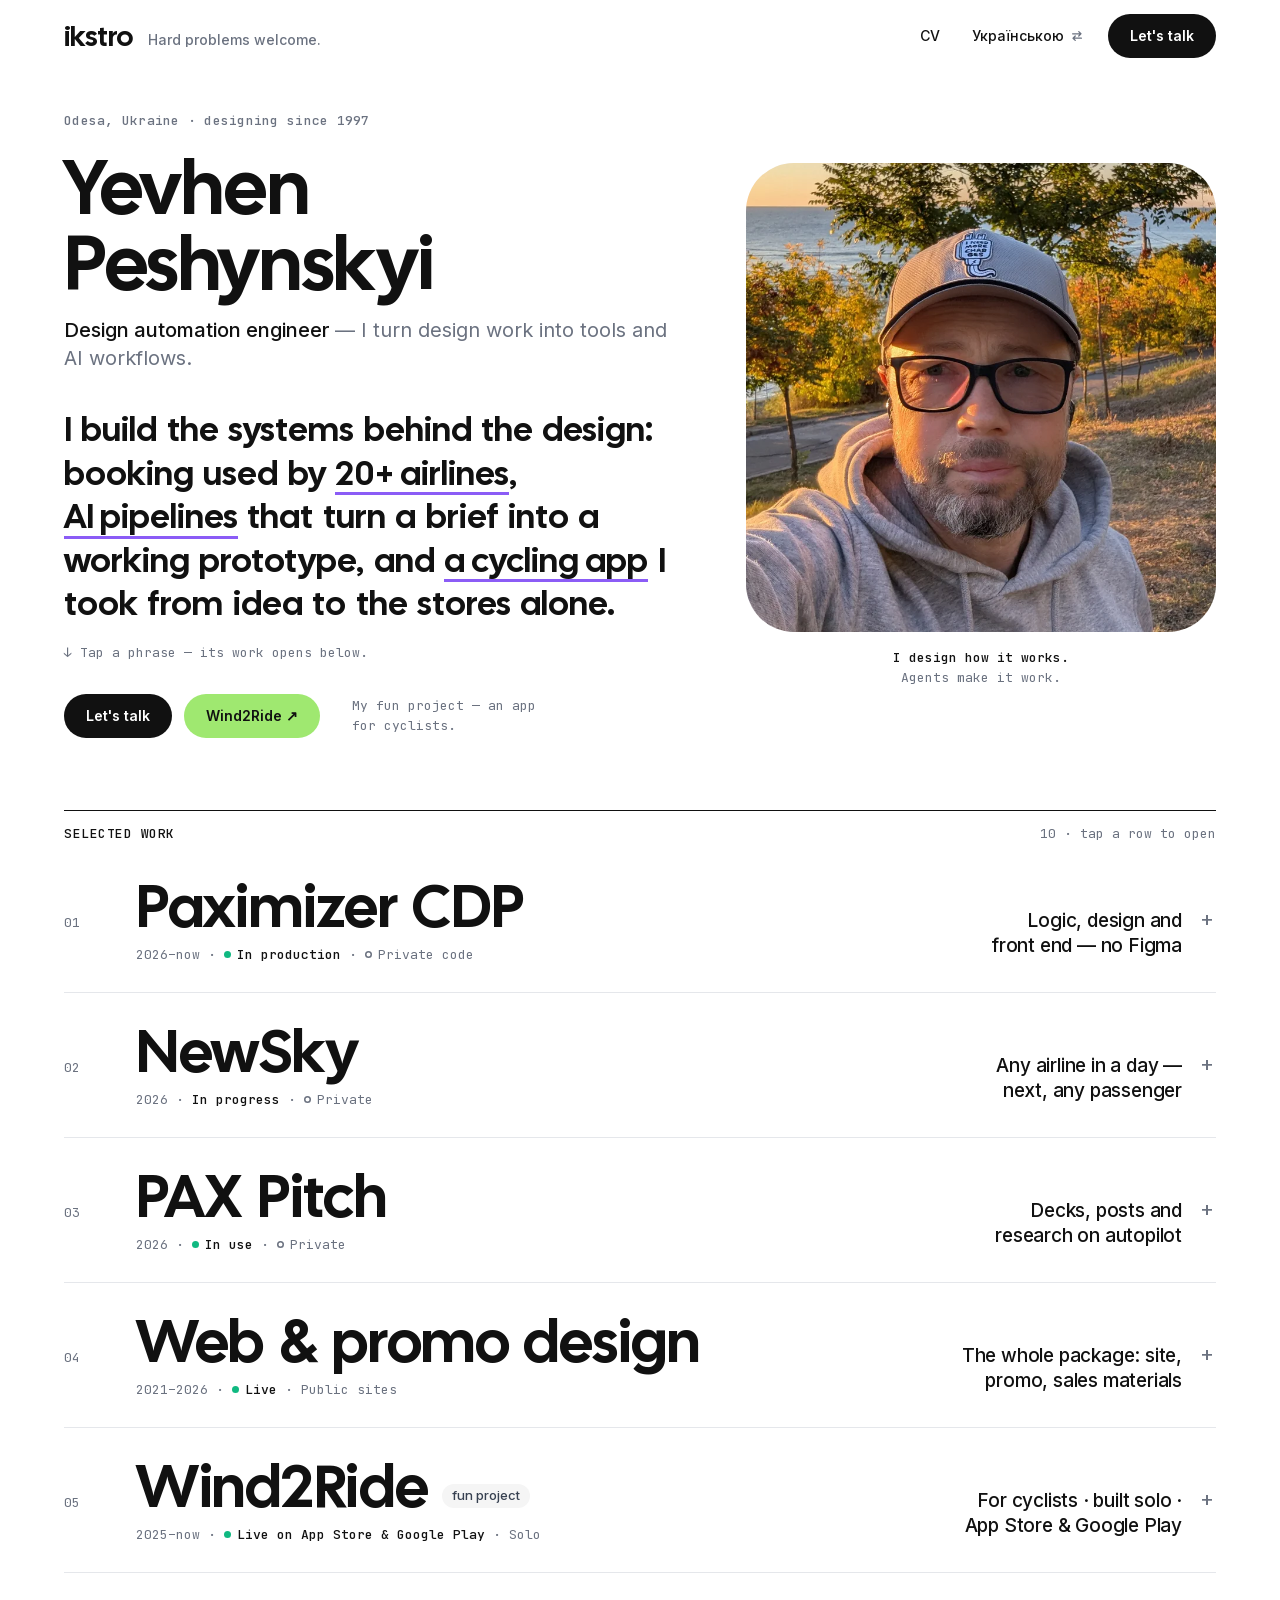
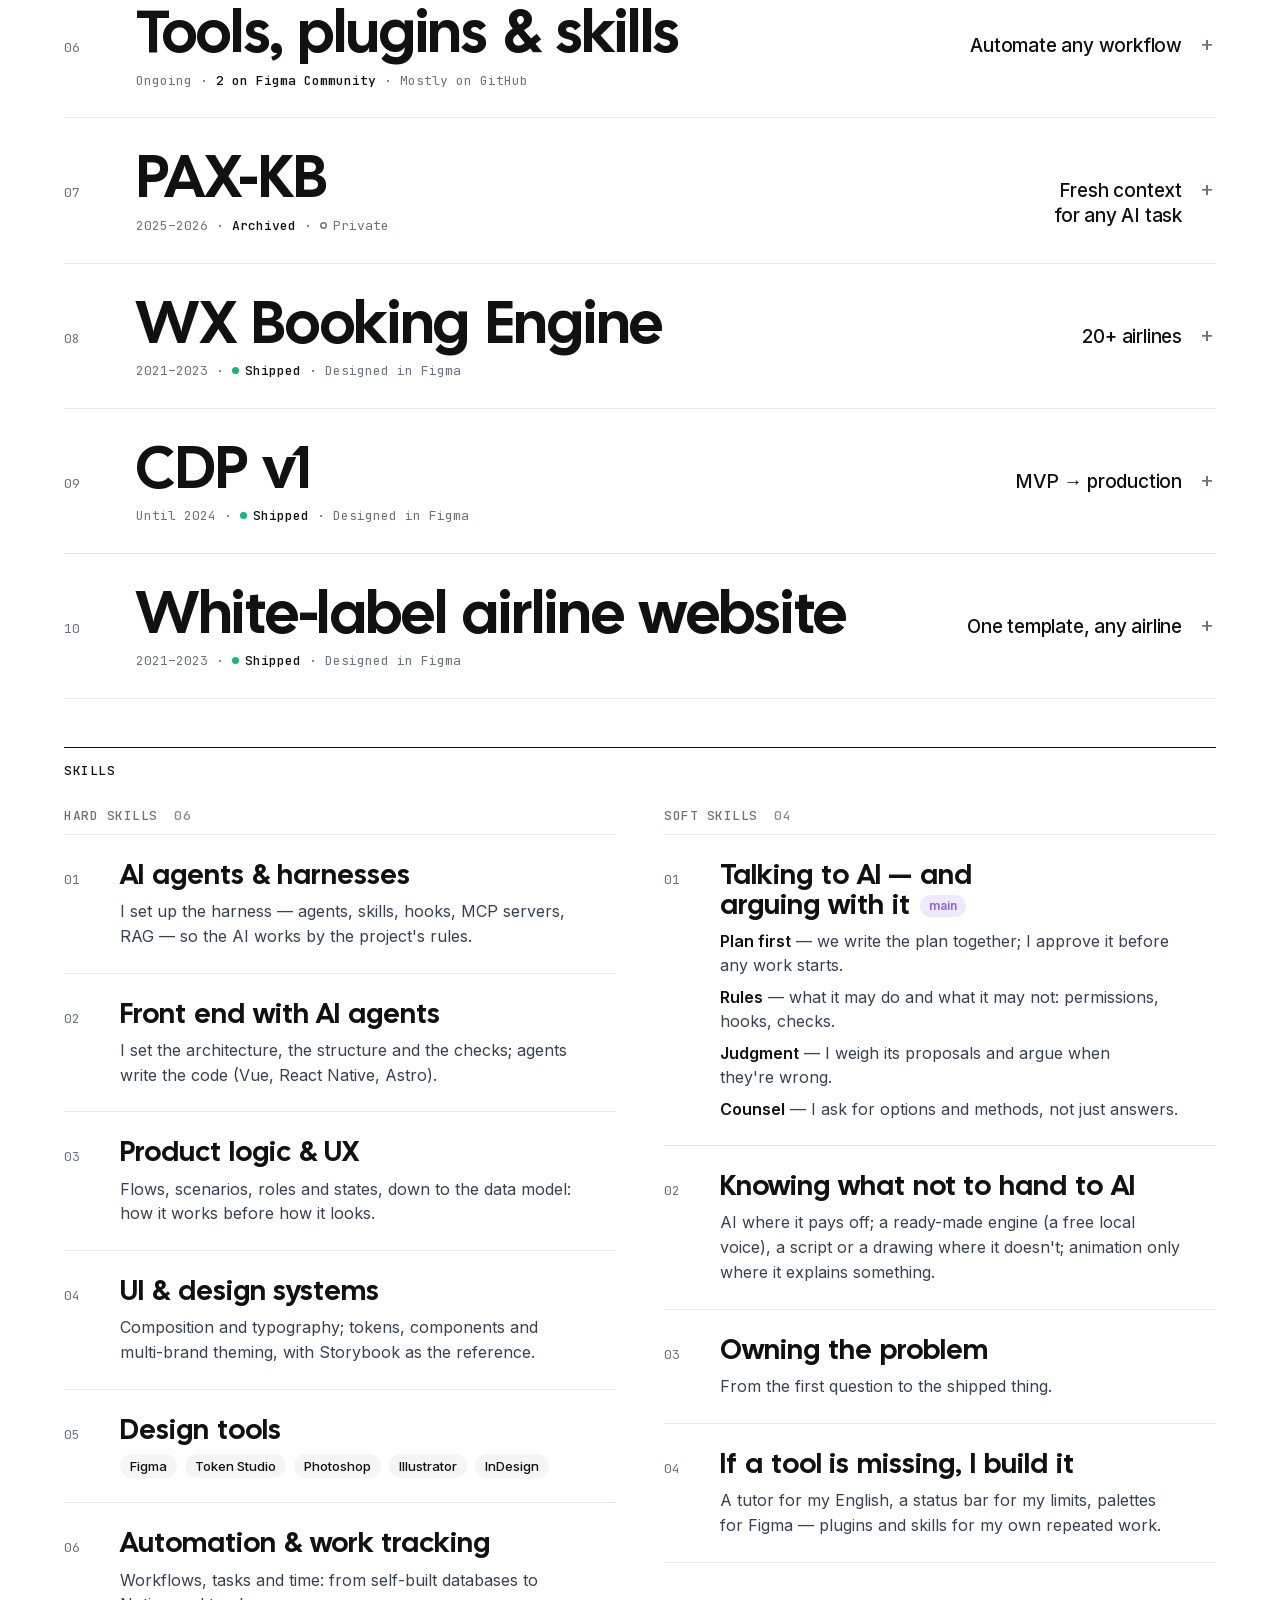
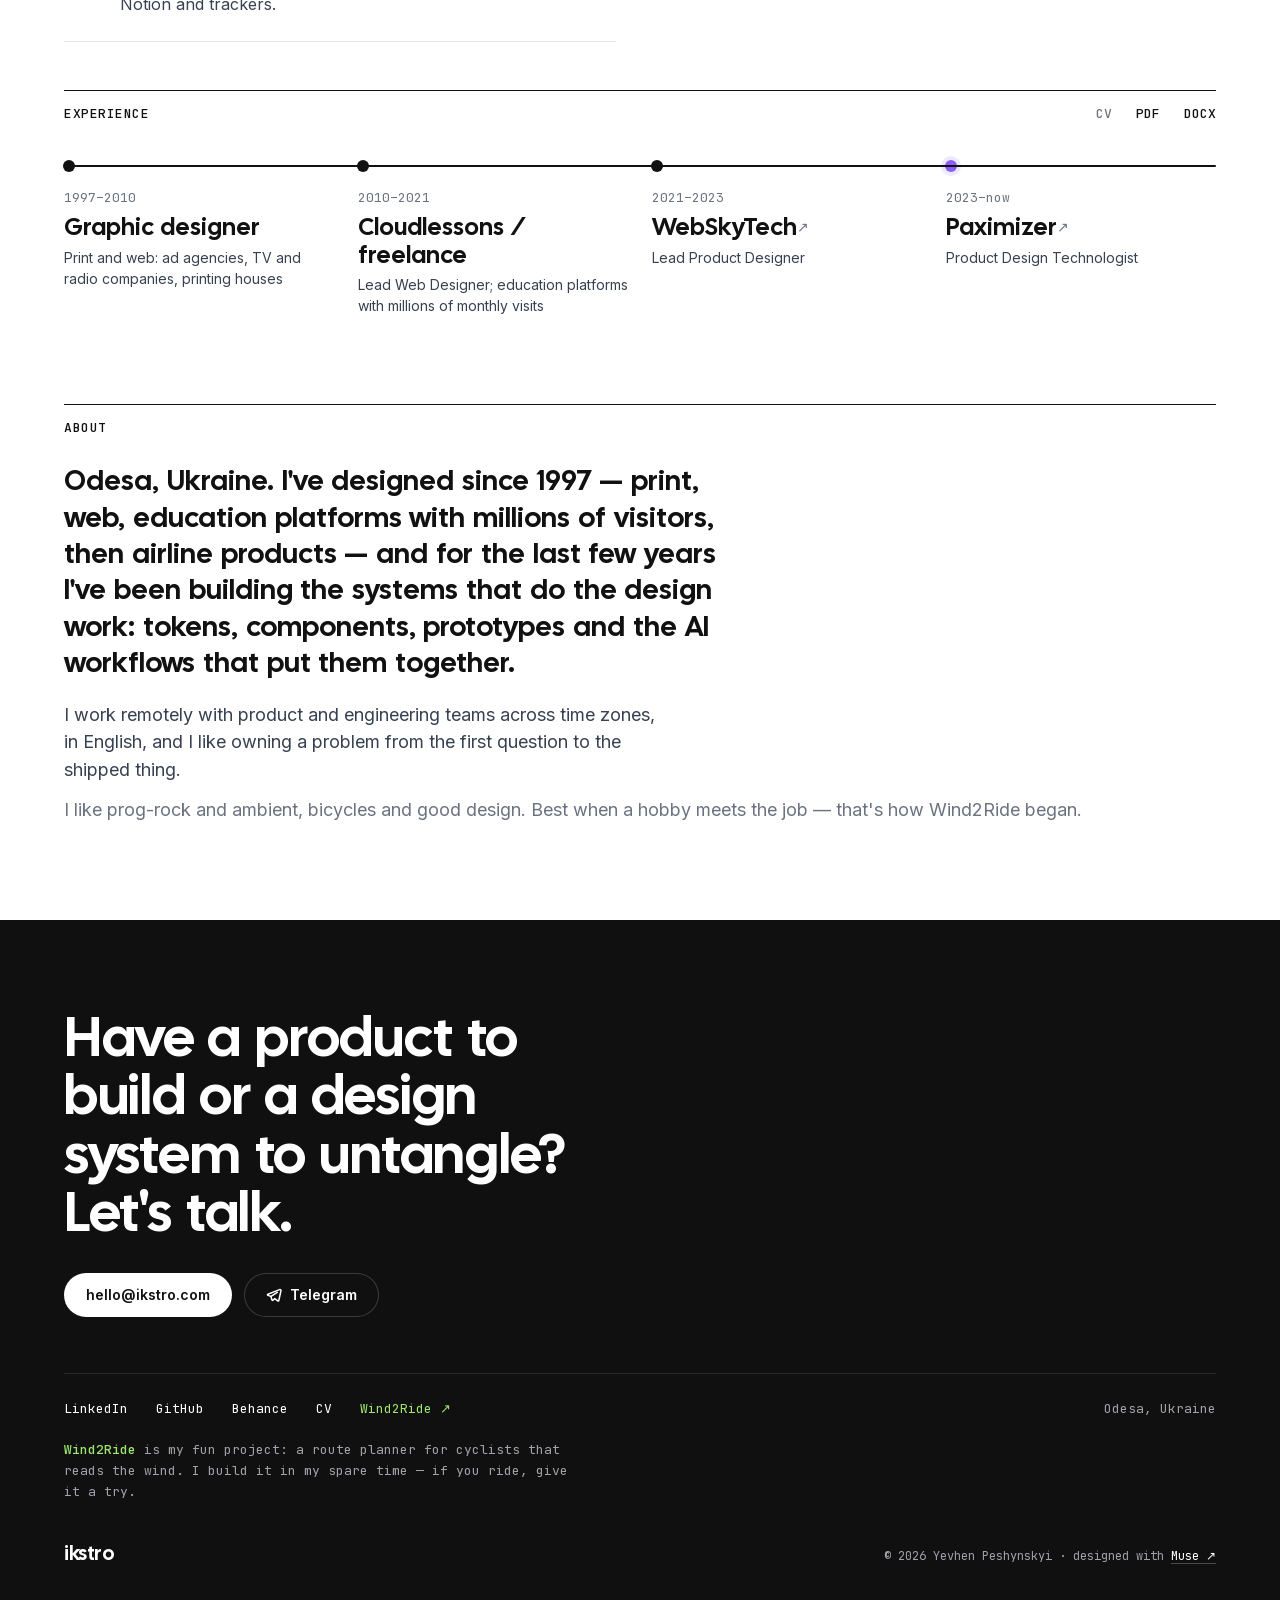
==== commit 20e3294e: "Deploy ikstro.com" ====
--- a/index.html
+++ b/index.html
@@ -3,11 +3,11 @@
         document.documentElement.classList.add('breathe');
         setTimeout(function () { document.documentElement.classList.remove('breathe'); }, 3000);
       }
-    </script><style>:root{--primary:#111;--primary-active:#242424;--ink:#111;--body:#374151;--muted:#6b7280;--muted-soft:#898989;--hairline:#e5e7eb;--hairline-soft:#f3f4f6;--canvas:#fff;--surface-soft:#f8f9fa;--surface-card:#f5f5f5;--surface-strong:#e5e7eb;--surface-dark:#101010;--surface-dark-elevated:#1a1a1a;--on-primary:#fff;--on-dark:#fff;--on-dark-soft:#a1a1aa;--success:#10b981;--warning:#f59e0b;--error:#ef4444;--accent:#8b5cf6;--accent-soft:#ede9fe;--font-display:var(--font-cal), -apple-system, "Segoe UI", sans-serif;--font-body:var(--font-inter), -apple-system, BlinkMacSystemFont, "Segoe UI", Roboto, sans-serif;--font-mono:var(--font-jbmono), ui-monospace, monospace;--display-wt:400;--display-xl:64px;--display-xl-lh:1.05;--display-xl-ls:-2px;--display-lg:48px;--display-lg-lh:1.1;--display-lg-ls:-1.5px;--display-md:36px;--display-md-lh:1.15;--display-md-ls:-1px;--display-sm:28px;--display-sm-lh:1.2;--display-sm-ls:-.5px;--title-lg:22px;--title-md:18px;--title-sm:16px;--body-md:16px;--body-sm:14px;--caption:13px;--code:14px;--r-xs:4px;--r-sm:6px;--r-md:8px;--r-lg:12px;--r-xl:16px;--r-pill:9999px;--s-xxs:4px;--s-xs:8px;--s-sm:12px;--s-md:16px;--s-lg:24px;--s-xl:32px;--s-xxl:48px;--s-section:96px;--spring-card-resize:linear(0, .0429, .137, .2679, .4019, .5335, .6545, .7662, .8531, .922, .974, 1.0111, 1.0366, 1.0501, 1.0559, 1.056, 1.0519, 1.0457, 1.0383, 1.0308, 1.0235, 1.0166, 1.0111, 1.0066, 1.0031, 1.0004, .9987, .9976, .997, .9968, .9969, .9972, .9976, .998, .9985, .9988, 1);--dur-card-resize:.585s;--spring-accordion:linear(0, .0273, .0868, .1656, .2539, .345, .434, .5178, .5946, .6681, .728, .7798, .824, .8612, .892, .9174, .9379, .9543, .9673, .9774, .9852, .991, .9953, .9984, 1.0005, 1.002, 1.0028, 1.0033, 1.0035, 1.0034, 1.0033, 1.003, 1.0027, 1.0024, 1.0021, 1.0018, 1);--dur-accordion:.507s;--spring-counter:linear(0, .0619, .2002, .3767, .5611, .732, .8762, .9873, 1.0645, 1.1107, 1.1303, 1.1315, 1.1188, 1.0979, 1.0736, 1.0495, 1.028, 1.0104, .9973, .9887, .9839, .9823, .983, .9853, .9883, .9916, .9947, .9973, .9993, 1.0009, 1.0018, 1.0023, 1.0023, 1.0022, 1.0018, 1.0014, 1);--dur-counter:.755s;--ease-out:cubic-bezier(.22, 1, .36, 1)}:root:lang(uk){--font-display:var(--font-manrope), -apple-system, "Segoe UI", sans-serif;--display-wt:800}@media (prefers-reduced-motion:reduce){:root{--dur-card-resize:1ms;--dur-accordion:1ms;--dur-counter:1ms}*,:before,:after{transition-duration:1ms!important;animation-duration:1ms!important;animation-iteration-count:1!important}}*,:before,:after{box-sizing:border-box}html{-webkit-text-size-adjust:100%}body{background:var(--canvas);color:var(--body);font:400 var(--body-md)/1.5 var(--font-body);-webkit-font-smoothing:antialiased;margin:0}h1,h2,h3{font-family:var(--font-display);font-weight:var(--display-wt);color:var(--ink);margin:0}img{max-width:100%;display:block}a{color:inherit}.mono{font-family:var(--font-mono);font-variant-numeric:tabular-nums}.btn{border-radius:var(--r-pill);height:44px;font:600 var(--body-sm)/1 var(--font-body);background:var(--primary);color:var(--on-primary);cursor:pointer;border:0;align-items:center;gap:8px;padding:0 22px;text-decoration:none;display:inline-flex}.btn--secondary{background:var(--canvas);color:var(--ink);box-shadow:inset 0 0 0 1px var(--hairline)}.badge{border-radius:var(--r-pill);background:var(--surface-card);height:24px;color:var(--ink);font:500 var(--caption)/1 var(--font-body);align-items:center;gap:6px;padding:0 10px;display:inline-flex}html{scroll-behavior:auto}:root{--nav-h:72px}@media (width<=760px){:root{--nav-h:60px}}.wrap{max-width:1248px;margin:0 auto;padding:0 48px}.sr{clip:rect(0 0 0 0);white-space:nowrap;width:1px;height:1px;position:absolute;overflow:hidden}.btn:focus-visible,a:focus-visible,button:focus-visible{outline:2px solid var(--accent);outline-offset:2px;border-radius:4px}.btn:focus-visible,.lk:focus-visible{border-radius:var(--r-pill)}.lk{--lk-x:14px;--lk-y:8px;padding:var(--lk-y) var(--lk-x);margin:calc(-1 * var(--lk-y)) calc(-1 * var(--lk-x));border-radius:var(--r-pill);color:inherit;transition:background-color .15s var(--ease-out);-webkit-tap-highlight-color:transparent;background-color:#0000;align-items:center;text-decoration:none;display:inline-flex;position:relative}.lk:after{content:"";position:absolute;inset:-6px 0}@media (hover:hover){.lk:hover{background-color:var(--lk-ground,var(--surface-card))}}.lk:active{background-color:var(--lk-ground,var(--surface-card))}.btn{transition:background-color .15s var(--ease-out), box-shadow .15s var(--ease-out);-webkit-tap-highlight-color:transparent}@media (hover:hover){.btn:hover{background-color:var(--primary-active);box-shadow:0 1px 2px #11111114,0 6px 16px -6px #1116}.btn--secondary:hover{background-color:var(--surface-card);box-shadow:0 6px 18px -10px #11111159}}.btn:active{background-color:var(--primary-active);box-shadow:0 1px 2px #11111114,0 6px 16px -6px #1116}.btn--secondary:active{background-color:var(--surface-card);box-shadow:none}@media (prefers-reduced-motion:reduce){.lk,.btn{transition:none}}.dot{background:var(--success);vertical-align:1px;border-radius:50%;width:7px;height:7px;margin-right:6px;display:inline-block}.dot--lock{box-shadow:inset 0 0 0 1.5px var(--muted);background:0 0}@media (width<=760px){.wrap{padding:0 16px}}
+    </script><style>:root{--primary:#111;--primary-active:#242424;--ink:#111;--body:#374151;--muted:#6b7280;--muted-soft:#898989;--hairline:#e5e7eb;--hairline-soft:#f3f4f6;--canvas:#fff;--surface-soft:#f8f9fa;--surface-card:#f5f5f5;--surface-strong:#e5e7eb;--surface-dark:#101010;--surface-dark-elevated:#1a1a1a;--on-primary:#fff;--on-dark:#fff;--on-dark-soft:#a1a1aa;--success:#10b981;--warning:#f59e0b;--error:#ef4444;--accent:#8b5cf6;--accent-soft:#ede9fe;--font-display:var(--font-cal), -apple-system, "Segoe UI", sans-serif;--font-body:var(--font-inter), -apple-system, BlinkMacSystemFont, "Segoe UI", Roboto, sans-serif;--font-mono:var(--font-jbmono), ui-monospace, monospace;--display-wt:400;--display-xl:64px;--display-xl-lh:1.05;--display-xl-ls:var(--ls-display-xl);--display-lg:48px;--display-lg-lh:1.1;--display-lg-ls:var(--ls-display-xl);--display-md:36px;--display-md-lh:1.15;--display-md-ls:var(--ls-display);--display-sm:28px;--display-sm-lh:1.2;--display-sm-ls:var(--ls-display);--ls-display-xl:-.005em;--ls-display:0em;--ws-display:.1em;--title-lg:22px;--title-md:18px;--title-sm:16px;--body-md:16px;--body-sm:14px;--caption:13px;--code:14px;--r-xs:4px;--r-sm:6px;--r-md:8px;--r-lg:12px;--r-xl:16px;--r-pill:9999px;--s-xxs:4px;--s-xs:8px;--s-sm:12px;--s-md:16px;--s-lg:24px;--s-xl:32px;--s-xxl:48px;--s-section:96px;--spring-card-resize:linear(0, .0429, .137, .2679, .4019, .5335, .6545, .7662, .8531, .922, .974, 1.0111, 1.0366, 1.0501, 1.0559, 1.056, 1.0519, 1.0457, 1.0383, 1.0308, 1.0235, 1.0166, 1.0111, 1.0066, 1.0031, 1.0004, .9987, .9976, .997, .9968, .9969, .9972, .9976, .998, .9985, .9988, 1);--dur-card-resize:.585s;--spring-accordion:linear(0, .0273, .0868, .1656, .2539, .345, .434, .5178, .5946, .6681, .728, .7798, .824, .8612, .892, .9174, .9379, .9543, .9673, .9774, .9852, .991, .9953, .9984, 1.0005, 1.002, 1.0028, 1.0033, 1.0035, 1.0034, 1.0033, 1.003, 1.0027, 1.0024, 1.0021, 1.0018, 1);--dur-accordion:.507s;--spring-counter:linear(0, .0619, .2002, .3767, .5611, .732, .8762, .9873, 1.0645, 1.1107, 1.1303, 1.1315, 1.1188, 1.0979, 1.0736, 1.0495, 1.028, 1.0104, .9973, .9887, .9839, .9823, .983, .9853, .9883, .9916, .9947, .9973, .9993, 1.0009, 1.0018, 1.0023, 1.0023, 1.0022, 1.0018, 1.0014, 1);--dur-counter:.755s;--ease-out:cubic-bezier(.22, 1, .36, 1)}:root:lang(uk){--font-display:var(--font-manrope), -apple-system, "Segoe UI", sans-serif;--display-wt:800;--ws-display:.02em}@media (prefers-reduced-motion:reduce){:root{--dur-card-resize:1ms;--dur-accordion:1ms;--dur-counter:1ms}*,:before,:after{transition-duration:1ms!important;animation-duration:1ms!important;animation-iteration-count:1!important}}*,:before,:after{box-sizing:border-box}html{-webkit-text-size-adjust:100%}body{background:var(--canvas);color:var(--body);font:400 var(--body-md)/1.5 var(--font-body);-webkit-font-smoothing:antialiased;margin:0}h1,h2,h3{font-family:var(--font-display);font-weight:var(--display-wt);color:var(--ink);margin:0}img{max-width:100%;display:block}a{color:inherit}.mono{font-family:var(--font-mono);font-variant-numeric:tabular-nums}.btn{border-radius:var(--r-pill);height:44px;font:600 var(--body-sm)/1 var(--font-body);background:var(--primary);color:var(--on-primary);cursor:pointer;border:0;align-items:center;gap:8px;padding:0 22px;text-decoration:none;display:inline-flex}.btn--secondary{background:var(--canvas);color:var(--ink);box-shadow:inset 0 0 0 1px var(--hairline)}.badge{border-radius:var(--r-pill);background:var(--surface-card);height:24px;color:var(--ink);font:500 var(--caption)/1 var(--font-body);align-items:center;gap:6px;padding:0 10px;display:inline-flex}html{scroll-behavior:auto}:root{--nav-h:72px}@media (width<=760px){:root{--nav-h:60px}}.wrap{max-width:1248px;margin:0 auto;padding:0 48px}.sr{clip:rect(0 0 0 0);white-space:nowrap;width:1px;height:1px;position:absolute;overflow:hidden}.btn:focus-visible,a:focus-visible,button:focus-visible{outline:2px solid var(--accent);outline-offset:2px;border-radius:4px}.btn:focus-visible,.lk:focus-visible{border-radius:var(--r-pill)}.lk{--lk-x:14px;--lk-y:8px;padding:var(--lk-y) var(--lk-x);margin:calc(-1 * var(--lk-y)) calc(-1 * var(--lk-x));border-radius:var(--r-pill);color:inherit;transition:background-color .15s var(--ease-out);-webkit-tap-highlight-color:transparent;background-color:#0000;align-items:center;text-decoration:none;display:inline-flex;position:relative}.lk:after{content:"";position:absolute;inset:-6px 0}@media (hover:hover){.lk:hover{background-color:var(--lk-ground,var(--surface-card))}}.lk:active{background-color:var(--lk-ground,var(--surface-card))}.btn{transition:background-color .15s var(--ease-out), box-shadow .15s var(--ease-out);-webkit-tap-highlight-color:transparent}@media (hover:hover){.btn:hover{background-color:var(--primary-active);box-shadow:0 1px 2px #11111114,0 6px 16px -6px #1116}.btn--secondary:hover{background-color:var(--surface-card);box-shadow:0 6px 18px -10px #11111159}}.btn:active{background-color:var(--primary-active);box-shadow:0 1px 2px #11111114,0 6px 16px -6px #1116}.btn--secondary:active{background-color:var(--surface-card);box-shadow:none}@media (prefers-reduced-motion:reduce){.lk,.btn{transition:none}}.dot{background:var(--success);vertical-align:1px;border-radius:50%;width:7px;height:7px;margin-right:6px;display:inline-block}.dot--lock{box-shadow:inset 0 0 0 1.5px var(--muted);background:0 0}@media (width<=760px){.wrap{padding:0 16px}}
 .lang[data-astro-cid-lemdd452]{height:var(--nav-item-h,36px);padding:0 var(--nav-item-x,12px);border-radius:var(--r-pill);color:var(--ink);white-space:nowrap;font:500 14px/1 var(--font-body);transition:background-color .15s var(--ease-out), color .15s var(--ease-out), height .56s var(--spring-card-resize);-webkit-tap-highlight-color:transparent;align-items:center;gap:6px;text-decoration:none;display:inline-flex}.lang__ico[data-astro-cid-lemdd452]{fill:none;width:14px;height:14px;stroke:var(--muted);stroke-width:1.5px;stroke-linecap:round;stroke-linejoin:round;transition:transform .24s var(--ease-out), stroke .15s var(--ease-out);flex:none}@media (hover:hover){.lang[data-astro-cid-lemdd452]:hover{background-color:var(--surface-card)}.lang[data-astro-cid-lemdd452]:hover .lang__ico[data-astro-cid-lemdd452]{stroke:var(--ink);transform:rotate(180deg)}}.lang[data-astro-cid-lemdd452]:active{background-color:var(--surface-card)}.lang[data-astro-cid-lemdd452]:focus-visible{outline:2px solid var(--accent);outline-offset:2px}.lang__short[data-astro-cid-lemdd452]{display:none}@media (width<=420px){.lang__name[data-astro-cid-lemdd452]{display:none}.lang__short[data-astro-cid-lemdd452]{display:inline}}@media (width<=380px){.lang[data-astro-cid-lemdd452]{gap:4px}}@media (prefers-reduced-motion:reduce){.lang[data-astro-cid-lemdd452],.lang__ico[data-astro-cid-lemdd452]{transition:none}.lang[data-astro-cid-lemdd452]:hover .lang__ico[data-astro-cid-lemdd452]{transform:none}}.navbar[data-astro-cid-wpvy4v7s]{z-index:50;height:var(--nav-h);pointer-events:none;position:sticky;top:0}.nav[data-astro-cid-wpvy4v7s]{--nav-item-h:44px;--nav-item-x:14px;pointer-events:auto;height:var(--nav-h);border-radius:var(--r-pill);transition:max-width .56s var(--spring-card-resize), height .56s var(--spring-card-resize), margin-top .56s var(--spring-card-resize), padding .56s var(--spring-card-resize), background-color .24s var(--ease-out), box-shadow .24s var(--ease-out), transform .3s var(--ease-out);background-color:#fff0;justify-content:space-between;align-items:center;gap:16px;margin-top:0;display:flex;box-shadow:0 0 0 1px #1110,0 12px 32px -16px #1110}.nav__item[data-astro-cid-wpvy4v7s]{height:var(--nav-item-h);padding:0 var(--nav-item-x);border-radius:var(--r-pill);color:var(--ink);white-space:nowrap;transition:background-color .15s var(--ease-out), height .56s var(--spring-card-resize), font-size .56s var(--spring-card-resize), margin .56s var(--spring-card-resize);-webkit-tap-highlight-color:transparent;align-items:center;text-decoration:none;display:inline-flex}@media (hover:hover){.nav__item[data-astro-cid-wpvy4v7s]:hover{background-color:var(--surface-card)}}.nav__item[data-astro-cid-wpvy4v7s]:active,.nav__cv[data-astro-cid-wpvy4v7s][aria-current=page]{background-color:var(--surface-card)}.nav__item[data-astro-cid-wpvy4v7s]:focus-visible{outline:2px solid var(--accent);outline-offset:2px}.wordmark[data-astro-cid-wpvy4v7s]{margin-left:calc(-1 * var(--nav-item-x));font:var(--display-wt) 28px/1 var(--font-display);letter-spacing:-.6px}.nav__cv[data-astro-cid-wpvy4v7s]{font:500 14px/1 var(--font-body)}.nav__btn[data-astro-cid-wpvy4v7s]{height:var(--nav-item-h);transition:height .56s var(--spring-card-resize), background-color .15s var(--ease-out), box-shadow .15s var(--ease-out)}.nav__start[data-astro-cid-wpvy4v7s]{align-items:baseline;gap:2px;min-width:0;display:flex}.nav__note[data-astro-cid-wpvy4v7s]{opacity:1;max-width:260px;font:500 var(--body-sm)/1 var(--font-body);color:var(--muted);white-space:nowrap;transition:max-width .56s var(--spring-card-resize), opacity .2s var(--ease-out);margin:0;position:relative;top:-1px;overflow:hidden}.nav__end[data-astro-cid-wpvy4v7s]{align-items:center;gap:4px;display:flex}.nav__end[data-astro-cid-wpvy4v7s] .nav__btn[data-astro-cid-wpvy4v7s]{margin-left:6px}.navbar[data-astro-cid-wpvy4v7s][data-island] .nav[data-astro-cid-wpvy4v7s]{--nav-item-h:40px;backdrop-filter:saturate(1.4)blur(14px);background-color:#ffffffe6;border-radius:0 0 28px 28px;max-width:600px;height:56px;padding:0 8px;box-shadow:0 10px 30px -14px #11111159}.navbar[data-astro-cid-wpvy4v7s][data-island] .wordmark[data-astro-cid-wpvy4v7s]{margin-left:0;font-size:24px}.navbar[data-astro-cid-wpvy4v7s][data-island] .nav__note[data-astro-cid-wpvy4v7s]{opacity:0;max-width:0}@media (width<=760px){.nav[data-astro-cid-wpvy4v7s]{--nav-item-h:38px;--nav-item-x:12px}.wordmark[data-astro-cid-wpvy4v7s]{font-size:26px}.nav__note[data-astro-cid-wpvy4v7s]{font-size:13px}.nav__end[data-astro-cid-wpvy4v7s] .nav__btn[data-astro-cid-wpvy4v7s]{margin-left:4px;padding:0 16px}.navbar[data-astro-cid-wpvy4v7s][data-island] .nav[data-astro-cid-wpvy4v7s]{--nav-item-h:36px;border-radius:0 0 26px 26px;max-width:calc(100% - 16px);height:52px;padding:0 8px}.navbar[data-astro-cid-wpvy4v7s][data-island] .wordmark[data-astro-cid-wpvy4v7s]{font-size:22px}}@media (width<=600px){.nav__note[data-astro-cid-wpvy4v7s]{display:none}}@media (width<=380px){.nav[data-astro-cid-wpvy4v7s]{--nav-item-x:9px;gap:4px}.wordmark[data-astro-cid-wpvy4v7s]{font-size:22px}.nav__end[data-astro-cid-wpvy4v7s]{gap:0}.nav__end[data-astro-cid-wpvy4v7s] .nav__btn[data-astro-cid-wpvy4v7s]{padding:0 12px}.navbar[data-astro-cid-wpvy4v7s][data-island] .nav[data-astro-cid-wpvy4v7s]{padding:0 6px}}@media (prefers-reduced-motion:reduce){.nav[data-astro-cid-wpvy4v7s],.nav__item[data-astro-cid-wpvy4v7s],.nav__note[data-astro-cid-wpvy4v7s],.nav__btn[data-astro-cid-wpvy4v7s]{transition:none}}@media print{.navbar[data-astro-cid-wpvy4v7s]{display:none}}
-.btn--w2r[data-astro-cid-et5hucrw]{--w2r:#9fe870;--w2r-dark:#8fd860;background:var(--w2r);color:var(--ink);transition:background-color .15s var(--ease-out), box-shadow .22s var(--ease-out)}.w2r-arrow[data-astro-cid-et5hucrw]{margin-left:-4px}@media (hover:hover){.btn--w2r[data-astro-cid-et5hucrw]:hover{background-color:var(--w2r-dark);box-shadow:0 0 0 4px #9fe87052,0 10px 28px -10px #6ebe46e6}}.btn--w2r[data-astro-cid-et5hucrw]:active{background-color:var(--w2r-dark);box-shadow:0 0 0 4px #9fe87052}@media (prefers-reduced-motion:reduce){.btn--w2r[data-astro-cid-et5hucrw]{transition:none}}.hero[data-astro-cid-ge2uvauf]{grid-template-columns:4fr 3fr;align-items:center;gap:56px;padding-block:40px 72px;display:grid}.kicker[data-astro-cid-ge2uvauf]{font:500 var(--caption)/1.4 var(--font-mono);color:var(--muted);letter-spacing:.02em;margin:0 0 20px}h1[data-astro-cid-ge2uvauf]{letter-spacing:-2.5px;font-size:76px;line-height:1}.role[data-astro-cid-ge2uvauf]{font:500 20px/1.4 var(--font-body);color:var(--ink);margin:14px 0 0}.role[data-astro-cid-ge2uvauf] span[data-astro-cid-ge2uvauf]{color:var(--muted);font-weight:400}.promise[data-astro-cid-ge2uvauf]{font:var(--display-wt) 34px/1.28 var(--font-display);letter-spacing:-.6px;color:var(--ink);text-wrap:pretty;max-width:640px;margin:36px 0 0}.door[data-astro-cid-ge2uvauf]{font:inherit;letter-spacing:inherit;color:var(--ink);cursor:pointer;background:0 0;background-image:linear-gradient(var(--accent), var(--accent));white-space:nowrap;transition:background-size var(--dur-accordion) var(--spring-accordion), transform var(--dur-counter) var(--spring-counter);background-position:0 100%;background-repeat:no-repeat;background-size:100% 3px;border:0;margin:0;padding:0 0 3px;line-height:1.1;display:inline-block}@media (hover:hover){.door[data-astro-cid-ge2uvauf]:hover{background-size:100% 6px}}.door[data-astro-cid-ge2uvauf]:focus-visible{outline:2px solid var(--accent);outline-offset:2px;border-radius:4px}.door[data-astro-cid-ge2uvauf]:active{transform:translateY(2px)}.door[data-astro-cid-ge2uvauf].is-pressed{color:var(--on-primary);background-size:100% 100%}.door[data-astro-cid-ge2uvauf] .n[data-astro-cid-ge2uvauf]{font-variant-numeric:tabular-nums;min-width:1ch;display:inline-block}.hint[data-astro-cid-ge2uvauf]{font:400 var(--caption)/1.4 var(--font-mono);color:var(--muted);align-items:center;gap:8px;margin:18px 0 0;display:flex}.hint[data-astro-cid-ge2uvauf] i[data-astro-cid-ge2uvauf]{animation:nudge 2.4s var(--ease-out) 1.6s 2;font-style:normal;display:inline-block}@keyframes nudge{0%,to{transform:translateY(0)}40%{transform:translateY(4px)}}.ctas[data-astro-cid-ge2uvauf]{flex-wrap:wrap;align-items:center;gap:12px 32px;margin-top:32px;display:flex}.ctas__btns[data-astro-cid-ge2uvauf]{flex-wrap:wrap;gap:12px;display:flex}.ctas__note[data-astro-cid-ge2uvauf]{max-width:36ch;font:400 var(--caption)/1.5 var(--font-mono);color:var(--muted);text-wrap:pretty;margin:0}.photo[data-astro-cid-ge2uvauf]{margin:0}.photo[data-astro-cid-ge2uvauf] img[data-astro-cid-ge2uvauf]{aspect-ratio:1;object-fit:cover;object-position:50% 35%;background:var(--surface-card);border-radius:48px;width:100%;height:auto}.photo[data-astro-cid-ge2uvauf] figcaption[data-astro-cid-ge2uvauf]{font:400 var(--caption)/1.5 var(--font-mono);color:var(--muted);text-align:center;margin:16px 0 0}.photo[data-astro-cid-ge2uvauf] figcaption[data-astro-cid-ge2uvauf] span[data-astro-cid-ge2uvauf]{display:block}.photo[data-astro-cid-ge2uvauf] figcaption[data-astro-cid-ge2uvauf] span[data-astro-cid-ge2uvauf]:first-child{color:var(--ink);font-weight:500}.breathe [data-astro-cid-ge2uvauf]:is(.hero__lead,.ctas,.photo img,.photo figcaption){opacity:0;transform:translateY(10px)}.in [data-astro-cid-ge2uvauf]:is(.hero__lead,.ctas,.photo img,.photo figcaption){transition:opacity .5s var(--ease-out), transform .7s var(--spring-accordion)}.in [data-astro-cid-ge2uvauf]:is(.photo img,.photo figcaption){transition-delay:.12s}@media (width<=760px){.hero[data-astro-cid-ge2uvauf]{--ph:clamp(136px, 34vw, 168px);grid-template-columns:1fr var(--ph);align-items:start;gap:0 16px;padding-block:20px 48px}:root:lang(uk) .hero[data-astro-cid-ge2uvauf]{--ph:clamp(128px, 32vw, 160px)}.hero__text[data-astro-cid-ge2uvauf],.hero__lead[data-astro-cid-ge2uvauf],.photo[data-astro-cid-ge2uvauf]{display:contents}.kicker[data-astro-cid-ge2uvauf]{grid-area:1/1/auto/-1;margin-bottom:14px}h1[data-astro-cid-ge2uvauf]{letter-spacing:-1.4px;grid-area:2/1;font-size:44px}:root:lang(uk) h1[data-astro-cid-ge2uvauf]{letter-spacing:-1px;font-size:36px}.photo[data-astro-cid-ge2uvauf] img[data-astro-cid-ge2uvauf]{border-radius:20px;grid-area:2/2}.role[data-astro-cid-ge2uvauf]{grid-area:3/1/auto/-1;font-size:17px}.photo[data-astro-cid-ge2uvauf] figcaption[data-astro-cid-ge2uvauf]{text-align:left;grid-area:4/1/auto/-1;margin-top:8px}.promise[data-astro-cid-ge2uvauf]{letter-spacing:-.4px;grid-area:5/1/auto/-1;margin-top:24px;font-size:26px}.hint[data-astro-cid-ge2uvauf]{grid-area:6/1/auto/-1}.ctas[data-astro-cid-ge2uvauf]{grid-area:7/1/auto/-1;gap:4px 24px;margin-top:32px}}@media (width<=380px){.hero[data-astro-cid-ge2uvauf]{--ph:120px}h1[data-astro-cid-ge2uvauf]{letter-spacing:-1.2px;font-size:40px}:root:lang(uk) .hero[data-astro-cid-ge2uvauf]{--ph:112px}:root:lang(uk) h1[data-astro-cid-ge2uvauf]{letter-spacing:-.8px;font-size:33px}}@media (prefers-reduced-motion:reduce){.breathe [data-astro-cid-ge2uvauf]:is(.hero__lead,.ctas,.photo img,.photo figcaption){opacity:1;transform:none}.hint[data-astro-cid-ge2uvauf] i[data-astro-cid-ge2uvauf]{animation:none}}.row[data-astro-cid-5wtiit4t]{border-bottom:1px solid var(--hairline);scroll-margin-top:calc(var(--nav-h) + 12px)}.row__h[data-astro-cid-5wtiit4t]{font:inherit;margin:0}.row__btn[data-astro-cid-5wtiit4t]{cursor:pointer;text-align:left;width:100%;color:inherit;font:inherit;transition:padding var(--dur-card-resize) var(--spring-card-resize);background:0 0;border:0;grid-template-columns:56px minmax(0,1fr) minmax(0,24ch) 18px;align-items:baseline;column-gap:16px;padding:28px 0;display:grid}.row__idx[data-astro-cid-5wtiit4t]{font:400 var(--caption)/1 var(--font-mono);color:var(--muted)}.row__title[data-astro-cid-5wtiit4t]{transform-origin:0 70%;transition:transform var(--dur-card-resize) var(--spring-card-resize);display:block}.row__name[data-astro-cid-5wtiit4t]{font:var(--display-wt) 60px/1.02 var(--font-display);letter-spacing:-1.8px;color:var(--ink);display:block}.row__kicker[data-astro-cid-5wtiit4t]{vertical-align:.55em;font:500 var(--caption)/1 var(--font-mono);letter-spacing:.02em;color:var(--muted);text-transform:uppercase;margin-right:14px;display:inline-block}.row__tag[data-astro-cid-5wtiit4t]{vertical-align:.55em;border-radius:var(--r-pill);background:var(--surface-card);height:24px;font:500 var(--caption)/1 var(--font-body);letter-spacing:0;color:var(--body);white-space:nowrap;align-items:center;margin-left:14px;padding:0 10px;display:inline-flex}.row__meta[data-astro-cid-5wtiit4t]{font:400 var(--caption)/1.3 var(--font-mono);color:var(--muted);margin-top:10px;display:block}.row__meta[data-astro-cid-5wtiit4t] b[data-astro-cid-5wtiit4t]{color:var(--ink);font-weight:500}.row__hl[data-astro-cid-5wtiit4t]{font:500 19px/1.3 var(--font-body);letter-spacing:-.2px;color:var(--ink);text-align:right;text-wrap:balance;transform-origin:100% 70%;max-width:24ch;transition:transform var(--dur-card-resize) var(--spring-card-resize);justify-self:end}.row__sign[data-astro-cid-5wtiit4t]{width:18px;font:400 22px/1 var(--font-mono);color:var(--muted);text-align:center;transition:transform var(--dur-accordion) var(--spring-accordion);display:inline-block}.row[data-astro-cid-5wtiit4t].is-open .row__sign[data-astro-cid-5wtiit4t]{color:var(--ink);transform:rotate(45deg)}.row__t[data-astro-cid-5wtiit4t]{background:linear-gradient(var(--accent), var(--accent)) no-repeat 0 calc(100% - .14em) / 0 3px;-webkit-box-decoration-break:clone;box-decoration-break:clone;transition:background-size .32s var(--ease-out)}@media (hover:hover){.row__btn[data-astro-cid-5wtiit4t]:hover .row__t[data-astro-cid-5wtiit4t]{background-size:100% 3px}.row[data-astro-cid-5wtiit4t]:not(.is-open) .row__btn[data-astro-cid-5wtiit4t]:hover .row__sign[data-astro-cid-5wtiit4t]{color:var(--ink);transform:rotate(90deg)}}.row__btn[data-astro-cid-5wtiit4t]:focus-visible .row__t[data-astro-cid-5wtiit4t]{background-size:100% 3px}.stack.has-open .row[data-astro-cid-5wtiit4t]:not(.is-open) .row__btn[data-astro-cid-5wtiit4t]{padding:14px 0}.stack.has-open .row[data-astro-cid-5wtiit4t]:not(.is-open) .row__title[data-astro-cid-5wtiit4t],.stack.has-open .row[data-astro-cid-5wtiit4t]:not(.is-open) .row__hl[data-astro-cid-5wtiit4t]{transform:scale(.94)}.row__panel[data-astro-cid-5wtiit4t]{transition:grid-template-rows var(--dur-card-resize) var(--spring-card-resize);grid-template-rows:0fr;display:grid}.row[data-astro-cid-5wtiit4t].is-open .row__panel[data-astro-cid-5wtiit4t]{grid-template-rows:1fr}.row__inner[data-astro-cid-5wtiit4t]{min-height:0;overflow:hidden}.row__body[data-astro-cid-5wtiit4t]{grid-template-columns:minmax(0,1fr);gap:32px;padding:4px 0 48px;display:grid}.row__body[data-astro-cid-5wtiit4t]>[data-astro-cid-5wtiit4t]{opacity:0;transition:opacity .26s var(--ease-out), transform var(--dur-accordion) var(--spring-accordion);transform:translateY(14px)}.row[data-astro-cid-5wtiit4t].is-open .row__body[data-astro-cid-5wtiit4t]>[data-astro-cid-5wtiit4t]{opacity:1;transition-delay:.12s;transform:none}.row[data-astro-cid-5wtiit4t].is-open .row__body[data-astro-cid-5wtiit4t]>[data-astro-cid-5wtiit4t]:nth-child(2){transition-delay:.2s}.row__info[data-astro-cid-5wtiit4t]{grid-template-columns:minmax(0,1fr);gap:28px;min-width:0;display:grid}.row__text[data-astro-cid-5wtiit4t],.row__side[data-astro-cid-5wtiit4t]{min-width:0}.row__role[data-astro-cid-5wtiit4t]{font:500 var(--caption)/1.4 var(--font-mono);color:var(--ink);letter-spacing:.01em;margin:0 0 12px}.row__msg[data-astro-cid-5wtiit4t]{font:400 var(--body-md)/1.6 var(--font-body);color:var(--body);max-width:48ch;margin:0}.row__more[data-astro-cid-5wtiit4t]{font:400 var(--body-sm)/1.5 var(--font-body);color:var(--body);margin-top:18px}.row__more[data-astro-cid-5wtiit4t] ul{margin:0;padding:0;list-style:none}.row__more[data-astro-cid-5wtiit4t] li{border-top:1px solid var(--hairline);padding:10px 0}.row__more[data-astro-cid-5wtiit4t] li:last-child{border-bottom:1px solid var(--hairline)}.row__more[data-astro-cid-5wtiit4t] strong{color:var(--ink);font-weight:600}.row__more[data-astro-cid-5wtiit4t] a{font:500 12px/1 var(--font-mono);color:var(--ink);text-decoration:underline;text-decoration-color:var(--hairline);text-underline-offset:3px;border-radius:var(--r-pill);transition:background-color .15s var(--ease-out);margin:-4px -8px -4px -2px;padding:4px 8px;display:inline-block}@media (hover:hover){.row__more[data-astro-cid-5wtiit4t] a:hover{background-color:var(--surface-card)}}.row__more[data-astro-cid-5wtiit4t] a:active{background-color:var(--surface-card)}.row__more[data-astro-cid-5wtiit4t] a:focus-visible{border-radius:var(--r-pill)}.row__stack[data-astro-cid-5wtiit4t]{font:400 12px/1.6 var(--font-mono);color:var(--muted);max-width:56ch;margin:0}.row__stack[data-astro-cid-5wtiit4t] span[data-astro-cid-5wtiit4t]{color:var(--ink);margin-right:4px;font-weight:500}.figs[data-astro-cid-5wtiit4t]{grid-template-columns:repeat(2,minmax(0,max-content));place-content:start;gap:24px 36px;margin:0;display:grid}.figs--3[data-astro-cid-5wtiit4t]{grid-template-columns:repeat(3,minmax(0,max-content))}.fig[data-astro-cid-5wtiit4t] dt[data-astro-cid-5wtiit4t]{font:500 36px/1 var(--font-mono);letter-spacing:-.06em;color:var(--ink);white-space:nowrap}.fig[data-astro-cid-5wtiit4t] dd[data-astro-cid-5wtiit4t]{font:400 var(--caption)/1.35 var(--font-body);color:var(--muted);max-width:20ch;margin:8px 0 0}.pills[data-astro-cid-5wtiit4t]{flex-wrap:wrap;gap:8px;margin-top:20px;display:flex}.pills[data-astro-cid-5wtiit4t] .btn[data-astro-cid-5wtiit4t]{height:40px;padding:0 18px}.breathe .row[data-astro-cid-5wtiit4t]{opacity:0;transform:translateY(18px)}.breathe .row[data-astro-cid-5wtiit4t] .row__name[data-astro-cid-5wtiit4t]{letter-spacing:-.4px}.in .row[data-astro-cid-5wtiit4t]{transition:opacity .42s var(--ease-out) calc(var(--i) * 90ms), transform .64s var(--spring-accordion) calc(var(--i) * 90ms)}.in .row[data-astro-cid-5wtiit4t] .row__name[data-astro-cid-5wtiit4t]{transition:letter-spacing .7s var(--ease-out) calc(var(--i) * 90ms)}@media (width>=761px){.row__info[data-astro-cid-5wtiit4t]{grid-template-columns:minmax(0,3fr) minmax(0,2fr);column-gap:48px}.row__text[data-astro-cid-5wtiit4t]{grid-row:span 2}.figs--3[data-astro-cid-5wtiit4t]{grid-template-columns:repeat(2,minmax(0,max-content))}}@media (width>=1200px){.row__info[data-astro-cid-5wtiit4t]{grid-template-columns:minmax(0,5fr) minmax(0,3fr) minmax(0,3fr);column-gap:40px;max-width:1080px}.row__text[data-astro-cid-5wtiit4t]{grid-row:auto}.figs[data-astro-cid-5wtiit4t],.figs--3[data-astro-cid-5wtiit4t]{grid-template-columns:repeat(2,minmax(0,max-content));gap:20px 28px}.fig[data-astro-cid-5wtiit4t] dt[data-astro-cid-5wtiit4t]{font-size:32px}}@media (width>=1248px){.row__body[data-astro-cid-5wtiit4t]{padding-left:72px}}@media (width<=760px){.row__btn[data-astro-cid-5wtiit4t]{grid-template-columns:minmax(0,1fr);padding:22px 0;position:relative}.row__idx[data-astro-cid-5wtiit4t]{display:none}.row__title[data-astro-cid-5wtiit4t]{padding-right:28px}.row__name[data-astro-cid-5wtiit4t]{letter-spacing:-.8px;font-size:32px}.row__kicker[data-astro-cid-5wtiit4t]{vertical-align:0;margin:0 0 8px;font-size:11px;display:block}.row__tag[data-astro-cid-5wtiit4t]{vertical-align:.3em;height:22px;margin-left:10px;padding:0 8px;font-size:12px}.row__hl[data-astro-cid-5wtiit4t]{text-align:left;transform-origin:0;grid-column:1;justify-self:start;max-width:34ch;margin-top:10px;padding-right:28px;font-size:15.5px}.row__sign[data-astro-cid-5wtiit4t]{position:absolute;top:26px;right:0}.stack.has-open .row[data-astro-cid-5wtiit4t]:not(.is-open) .row__btn[data-astro-cid-5wtiit4t]{padding:12px 0}.row__inner[data-astro-cid-5wtiit4t]{margin-inline:-16px;padding-inline:16px}.row__body[data-astro-cid-5wtiit4t]{gap:28px;padding:4px 0 36px}.figs[data-astro-cid-5wtiit4t],.figs--3[data-astro-cid-5wtiit4t]{grid-template-columns:repeat(2,minmax(0,1fr));gap:18px}.fig[data-astro-cid-5wtiit4t] dt[data-astro-cid-5wtiit4t]{font-size:28px}}@media (prefers-reduced-motion:reduce){.breathe .row[data-astro-cid-5wtiit4t]{opacity:1;transform:none}.row__t[data-astro-cid-5wtiit4t]{transition:none}}.stack-head[data-astro-cid-twddu2jb]{border-top:1px solid var(--ink);justify-content:space-between;align-items:baseline;padding:16px 0 8px;display:flex}.stack-head[data-astro-cid-twddu2jb] h2[data-astro-cid-twddu2jb]{font:500 var(--caption)/1 var(--font-mono);color:var(--ink);letter-spacing:.04em;text-transform:uppercase}.stack-head[data-astro-cid-twddu2jb] p[data-astro-cid-twddu2jb]{font:400 var(--caption)/1 var(--font-mono);color:var(--muted);margin:0}.stack[data-astro-cid-twddu2jb]{margin:0;padding:0 0 96px;list-style:none}.skills[data-astro-cid-2zwc476k]{margin-top:-48px;padding-bottom:96px}h2[data-astro-cid-2zwc476k]{font:500 var(--caption)/1 var(--font-mono);color:var(--ink);letter-spacing:.04em;text-transform:uppercase;border-top:1px solid var(--ink);margin:0 0 32px;padding:16px 0 0}.skills__group[data-astro-cid-2zwc476k]+.skills__group[data-astro-cid-2zwc476k]{margin-top:48px}.skills__label[data-astro-cid-2zwc476k]{border-bottom:1px solid var(--hairline);font:500 var(--caption)/1 var(--font-mono);letter-spacing:.04em;text-transform:uppercase;color:var(--muted);margin:0;padding-bottom:12px}.skills__label[data-astro-cid-2zwc476k] span[data-astro-cid-2zwc476k]{color:var(--muted-soft);margin-left:8px}.skills__list[data-astro-cid-2zwc476k]{margin:0;padding:0;list-style:none}.skill[data-astro-cid-2zwc476k]{border-bottom:1px solid var(--hairline);grid-template-columns:56px minmax(0,1fr) minmax(0,42ch);align-items:baseline;column-gap:16px;padding:24px 0;display:grid}.skill__idx[data-astro-cid-2zwc476k]{font:400 var(--caption)/1 var(--font-mono);color:var(--muted)}.skill__name[data-astro-cid-2zwc476k]{font:var(--display-wt) 32px/1.08 var(--font-display);letter-spacing:-.8px;color:var(--ink);text-wrap:balance;margin:0}.skill__text[data-astro-cid-2zwc476k] p[data-astro-cid-2zwc476k]{font:400 var(--body-md)/1.55 var(--font-body);color:var(--body);text-wrap:pretty;margin:0}.skill__tools[data-astro-cid-2zwc476k]{flex-wrap:wrap;gap:8px;margin:0;padding:0;list-style:none;display:flex}@media (width<=1199px){.skill[data-astro-cid-2zwc476k]{grid-template-columns:48px minmax(0,1fr) minmax(0,36ch)}.skill__name[data-astro-cid-2zwc476k]{letter-spacing:-.6px;font-size:28px}}@media (width<=760px){.skills[data-astro-cid-2zwc476k]{margin-top:-40px;padding-bottom:72px}h2[data-astro-cid-2zwc476k]{margin-bottom:24px}.skills__group[data-astro-cid-2zwc476k]+.skills__group[data-astro-cid-2zwc476k]{margin-top:40px}.skill[data-astro-cid-2zwc476k]{grid-template-columns:32px minmax(0,1fr);row-gap:8px;padding:20px 0}.skill__text[data-astro-cid-2zwc476k]{grid-column:2}.skill__name[data-astro-cid-2zwc476k]{letter-spacing:-.4px;font-size:24px}.skill__text[data-astro-cid-2zwc476k] p[data-astro-cid-2zwc476k]{font-size:var(--body-sm)}}.xp[data-astro-cid-bl6cniha]{margin-top:-48px;padding-bottom:88px}.xp__head[data-astro-cid-bl6cniha]{border-top:1px solid var(--ink);justify-content:space-between;align-items:baseline;gap:16px;margin-bottom:40px;padding:16px 0 0;display:flex}h2[data-astro-cid-bl6cniha]{font:500 var(--caption)/1 var(--font-mono);color:var(--ink);letter-spacing:.04em;text-transform:uppercase;margin:0}.xp__cv[data-astro-cid-bl6cniha]{font:500 var(--caption)/1 var(--font-mono);color:var(--muted);align-items:baseline;gap:24px;margin:0;display:flex}.xp__cv[data-astro-cid-bl6cniha] a[data-astro-cid-bl6cniha]{color:var(--ink)}.xp__rail[data-astro-cid-bl6cniha]{grid-template-columns:repeat(var(--n), minmax(0, 1fr));--fill:100%;column-gap:24px;margin:0;padding:0;list-style:none;display:grid;position:relative}.xp__rail[data-astro-cid-bl6cniha]:before,.xp__rail[data-astro-cid-bl6cniha]:after{content:"";border-radius:2px;height:2px;position:absolute;top:5px;left:0}.xp__rail[data-astro-cid-bl6cniha]:before{background:var(--hairline-soft);right:0}.xp__rail[data-astro-cid-bl6cniha]:after{width:var(--fill);background:var(--ink);transition:width 1.4s var(--ease-out)}.xp__stop[data-astro-cid-bl6cniha]{align-content:start;gap:6px;min-width:0;padding-top:30px;display:grid;position:relative}.xp__dot[data-astro-cid-bl6cniha]{background:var(--ink);border-radius:50%;width:12px;height:12px;position:absolute;top:0;left:-1px}.is-now[data-astro-cid-bl6cniha] .xp__dot[data-astro-cid-bl6cniha]{background:var(--accent);box-shadow:0 0 0 4px var(--accent-soft)}.xp__years[data-astro-cid-bl6cniha]{font:400 var(--caption)/1.3 var(--font-mono);color:var(--muted)}.xp__where[data-astro-cid-bl6cniha]{font:var(--display-wt) 24px/1.15 var(--font-display);letter-spacing:-.4px;color:var(--ink)}.xp__where[data-astro-cid-bl6cniha] a[data-astro-cid-bl6cniha]{color:inherit}.xp__where[data-astro-cid-bl6cniha] a[data-astro-cid-bl6cniha] span[data-astro-cid-bl6cniha]{font:400 .6em/1 var(--font-body);vertical-align:.35em;color:var(--muted)}.xp__what[data-astro-cid-bl6cniha]{font:400 var(--body-sm)/1.5 var(--font-body);color:var(--body);text-wrap:pretty;max-width:30ch}.xp[data-astro-cid-bl6cniha][data-arm]:not([data-in]) .xp__rail[data-astro-cid-bl6cniha]{--fill:0%}.xp[data-astro-cid-bl6cniha][data-arm]:not([data-in]) .xp__stop[data-astro-cid-bl6cniha]>[data-astro-cid-bl6cniha]:not(.xp__dot){opacity:0;transform:translateY(8px)}.xp[data-astro-cid-bl6cniha][data-arm]:not([data-in]) .xp__dot[data-astro-cid-bl6cniha]{background:var(--hairline);box-shadow:none;transform:scale(.4)}.xp[data-astro-cid-bl6cniha][data-arm] .xp__stop[data-astro-cid-bl6cniha]>[data-astro-cid-bl6cniha]:not(.xp__dot){transition:opacity .42s var(--ease-out) calc(var(--i) * .3s + .16s), transform .6s var(--spring-accordion) calc(var(--i) * .3s + .16s)}.xp[data-astro-cid-bl6cniha][data-arm] .xp__dot[data-astro-cid-bl6cniha]{transition:transform .5s var(--spring-counter) calc(var(--i) * .3s + 60ms), background .3s var(--ease-out) calc(var(--i) * .3s + 60ms), box-shadow .3s var(--ease-out) calc(var(--i) * .3s + 60ms)}@media (width<=760px){.xp[data-astro-cid-bl6cniha]{margin-top:-40px;padding-bottom:64px}.xp__head[data-astro-cid-bl6cniha]{margin-bottom:28px}.xp__rail[data-astro-cid-bl6cniha]{grid-template-columns:1fr;row-gap:28px;padding-left:30px}.xp__rail[data-astro-cid-bl6cniha]:before,.xp__rail[data-astro-cid-bl6cniha]:after{width:2px;height:auto;top:6px;left:5px}.xp__rail[data-astro-cid-bl6cniha]:before{bottom:6px;right:auto}.xp__rail[data-astro-cid-bl6cniha]:after{height:var(--fill);transition-property:height;bottom:auto}.xp__stop[data-astro-cid-bl6cniha]{gap:4px;padding-top:0}.xp__dot[data-astro-cid-bl6cniha]{top:2px;left:-30px}.xp__where[data-astro-cid-bl6cniha]{font-size:22px}}.about[data-astro-cid-oxgmilyn]{padding-bottom:96px}h2[data-astro-cid-oxgmilyn]{font:500 var(--caption)/1 var(--font-mono);color:var(--ink);letter-spacing:.04em;text-transform:uppercase;border-top:1px solid var(--ink);margin-bottom:28px;padding:16px 0 0}.about__lead[data-astro-cid-oxgmilyn]{font:var(--display-wt) 28px/1.3 var(--font-display);letter-spacing:-.4px;color:var(--ink);text-wrap:pretty;max-width:40ch;margin:0}.about__body[data-astro-cid-oxgmilyn]{font:400 18px/1.55 var(--font-body);color:var(--body);text-wrap:pretty;max-width:56ch;margin:20px 0 0}.about__like[data-astro-cid-oxgmilyn]{font:400 18px/1.55 var(--font-body);color:var(--muted);margin:12px 0 0}@media (width<=760px){.about[data-astro-cid-oxgmilyn]{padding-bottom:72px}.about__lead[data-astro-cid-oxgmilyn]{letter-spacing:-.3px;font-size:22px}.about__body[data-astro-cid-oxgmilyn],.about__like[data-astro-cid-oxgmilyn]{font-size:16px}}.contact[data-astro-cid-he3spzz3]{background:var(--surface-dark);color:var(--on-dark);scroll-margin-top:var(--nav-h);padding:88px 0 40px}h2[data-astro-cid-he3spzz3]{color:var(--on-dark);letter-spacing:-1.8px;max-width:15ch;font-size:56px;line-height:1.04}:root:lang(uk) h2[data-astro-cid-he3spzz3]{max-width:19ch}.contact__actions[data-astro-cid-he3spzz3]{flex-wrap:wrap;gap:12px;margin-top:32px;display:flex}.btn[data-astro-cid-he3spzz3]{background:var(--canvas);color:var(--ink)}.btn--tg[data-astro-cid-he3spzz3]{color:var(--on-dark);background:0 0;gap:8px;box-shadow:inset 0 0 0 1px #3a3a3a}.btn__ico[data-astro-cid-he3spzz3]{fill:none;stroke:currentColor;stroke-width:1.5px;stroke-linejoin:round;stroke-linecap:round;flex:none;width:16px;height:16px}@media (hover:hover){.btn[data-astro-cid-he3spzz3]:hover{background:var(--surface-strong);box-shadow:0 8px 24px -10px #000000b3}}.btn[data-astro-cid-he3spzz3]:active{background:var(--surface-strong)}@media (hover:hover){.btn[data-astro-cid-he3spzz3].btn--tg:hover{background:#2a2a2a;box-shadow:0 8px 24px -10px #000000b3}}.btn[data-astro-cid-he3spzz3].btn--tg:active{box-shadow:none;background:#2a2a2a}.contact__links[data-astro-cid-he3spzz3]{font:400 var(--caption)/1.4 var(--font-mono);color:var(--on-dark-soft);--lk-ground:#2a2a2a;border-top:1px solid #2a2a2a;flex-wrap:wrap;gap:8px 28px;margin-top:56px;padding-top:20px;display:flex}.contact__links[data-astro-cid-he3spzz3] a[data-astro-cid-he3spzz3]{color:var(--on-dark)}.contact__links[data-astro-cid-he3spzz3] .lk--w2r[data-astro-cid-he3spzz3]{color:#9fe870}.contact__w2r[data-astro-cid-he3spzz3]{max-width:64ch;font:400 var(--caption)/1.6 var(--font-mono);color:var(--on-dark-soft);text-wrap:pretty;margin:16px 0 0}.contact__w2r[data-astro-cid-he3spzz3] b[data-astro-cid-he3spzz3]{color:#9fe870;font-weight:500}.contact__links[data-astro-cid-he3spzz3] span[data-astro-cid-he3spzz3]{padding:6px 0}.contact__links[data-astro-cid-he3spzz3] .sp[data-astro-cid-he3spzz3]{flex:auto;padding:0}@media (width<=760px){.contact[data-astro-cid-he3spzz3]{padding:64px 0 32px}h2[data-astro-cid-he3spzz3]{letter-spacing:-1px;font-size:36px}.contact__links[data-astro-cid-he3spzz3] .sp[data-astro-cid-he3spzz3]{display:none}}.foot[data-astro-cid-jo6i4kqk]{background:var(--surface-dark);color:var(--on-dark-soft);--lk-ground:#2a2a2a;padding:0 0 40px}.foot__row[data-astro-cid-jo6i4kqk]{font:400 12px/1.4 var(--font-mono);flex-wrap:wrap;justify-content:space-between;align-items:baseline;gap:12px 24px;display:flex}.foot__mark[data-astro-cid-jo6i4kqk]{font:var(--display-wt) 20px/1 var(--font-display);letter-spacing:-.4px;color:var(--on-dark)}.foot__muse[data-astro-cid-jo6i4kqk]{color:var(--on-dark);text-underline-offset:3px;transition:text-decoration-color .15s var(--ease-out);text-decoration:underline #4a4a4a}@media (hover:hover){.foot__muse[data-astro-cid-jo6i4kqk]:hover{text-decoration-color:var(--on-dark)}}.foot__muse[data-astro-cid-jo6i4kqk]:focus-visible{border-radius:2px}
-:where([data-player]),:where([data-pane]){--sk-in:0;--sk-now:0}:where([data-pane][data-active]){--sk-in:1;--sk-now:1}:where([data-pane][data-past]){--sk-in:1;--sk-now:0}.sk-on{--sk-in:1}.sk-once{--sk-in:var(--sk-now)}.sk-scene{padding:var(--sk-pad);color:var(--ink);font:500 13px/18px var(--font-body);--sk-pad:24px;--sk-line:var(--hairline);--sk-line-strong:color-mix(in srgb, var(--hairline) 55%, var(--muted-soft));--sk-edge:var(--muted-soft);--sk-dot:color-mix(in srgb, var(--muted-soft) 55%, var(--canvas));--sk-shadow:0 1px 2px #1111110d, 0 12px 28px -16px #11111138;--sk-r-card:14px;--sk-r-inner:8px;--sk-spring-pop:linear(0, .0337, .1178, .2309, .3567, .4831, .6019, .7081, .7989, .8735, .9323, .9767, 1.0084, 1.0294, 1.0419, 1.0478, 1.0488, 1.0463, 1.0417, 1.036, 1.0298, 1.0237, 1.018, 1.013, 1.0088, 1.0053, 1.0027, 1.0007, .9993, .9984, .9978, .9976, .9976, .9978, .998, .9983, 1);--sk-dur-pop:.576s;--sk-emph:cubic-bezier(.2, 0, 0, 1);--sk-fade:.36s;--sk-beat:.28s;position:absolute;inset:0;overflow:hidden}@media (width<=760px){.sk-scene{--sk-pad:16px}}@media (width>=1200px){.sk-scene{--sk-pad:32px}}.sk-tl{--sk-in:1;--sk-now:0}.sk-tl :is(.sk-fade,.sk-card,.sk-chip,.sk-node,.sk-pop,.sk-count,.sk-btn,.sk-status,.sk-u,.sk-bar,.sk-tick,.sk-tick__ring,.sk-tick__disc,.sk-tick__mark,.sk-edge,.sk-port,.sk-cursor,.sk-type__c,.sk-field__base,.sk-field__lit circle){transition:none}.sk-tl :is(.sk-fade,.sk-card,.sk-chip,.sk-node,.sk-pop,.sk-btn,.sk-bar){transform:none}.sk-tl :is(.sk-cursor,.sk-type__c),.sk-tl .sk-cursor:after{animation:none}.sk-tl .sk-edge:not([pathLength]){stroke-dasharray:none;stroke-dashoffset:0}.sk-ghost{will-change:transform}.sk-t-title{font:600 15px/20px var(--font-body);letter-spacing:-.01em;color:var(--ink)}.sk-t-title--lg{font-size:16px;line-height:22px}.sk-t-body{font:500 13px/18px var(--font-body);color:var(--ink)}.sk-t-meta{font:400 12px/16px var(--font-body);color:var(--muted)}.sk-t-eyebrow{font:600 11px/14px var(--font-body);letter-spacing:.06em;text-transform:uppercase;color:var(--muted)}.sk-t-code{font:500 12px/16px var(--font-mono);letter-spacing:0;color:var(--body)}.sk-t-figure{font:500 var(--size,40px)/1 var(--font-mono);letter-spacing:-.02em;font-variant-numeric:tabular-nums;color:var(--ink)}.is-focus{box-shadow:var(--sk-shadow)}.sk-d1{--d:calc(var(--sk-beat) * 1)}.sk-d2{--d:calc(var(--sk-beat) * 2)}.sk-d3{--d:calc(var(--sk-beat) * 3)}.sk-d4{--d:calc(var(--sk-beat) * 4)}.sk-d5{--d:calc(var(--sk-beat) * 5)}.sk-d6{--d:calc(var(--sk-beat) * 6)}.sk-d7{--d:calc(var(--sk-beat) * 7)}.sk-d8{--d:calc(var(--sk-beat) * 8)}.sk-d9{--d:calc(var(--sk-beat) * 9)}.sk-d10{--d:calc(var(--sk-beat) * 10)}.sk-fade,.sk-card,.sk-chip,.sk-node,.sk-pop,.sk-count,.sk-btn,.sk-status{transition:opacity var(--sk-fade) var(--ease-out), transform var(--dur-accordion) var(--spring-accordion), color .3s var(--ease-out), border-color .3s var(--ease-out), background-color .3s var(--ease-out);transition-delay:calc(var(--d,0s) * var(--sk-now,0))}.sk-fade{opacity:var(--sk-in);transform:translateY(calc((1 - var(--sk-in)) * 10px))}.sk-pop{opacity:var(--sk-in);transform:scale(calc(.9 + .1 * var(--sk-in)))}.sk-m{font-family:var(--font-mono);font-variant-numeric:tabular-nums;letter-spacing:0}.sk-label{font:600 11px/14px var(--font-body);letter-spacing:.06em;text-transform:uppercase;color:var(--muted)}.sk-title{font:600 16px/22px var(--font-body);letter-spacing:-.01em;color:var(--ink)}.sk-u{background:linear-gradient(var(--accent), var(--accent)) no-repeat 0 100% / calc(var(--sk-in) * 100%) 2px;transition:background-size .52s var(--sk-emph);transition-delay:calc(var(--d,0s) * var(--sk-now,0));padding-bottom:2px}.sk-bar{width:var(--w,100%);height:var(--h,8px);background:var(--surface-strong);transform-origin:0;transform:scaleX(var(--sk-in));transition:transform .56s var(--sk-emph);transition-delay:calc(var(--d,0s) * var(--sk-now,0));border-radius:999px;flex:none;display:block}.sk-bar--sm{--h:6px}.sk-bar--lg{--h:12px}.sk-bar--ink{background:var(--ink)}.sk-bar--soft{background:var(--hairline-soft)}.sk-bar--accent{background:var(--accent)}.sk-bars{gap:8px;display:grid}.sk-card{padding:var(--pad,16px);background:var(--canvas);border:1px solid var(--sk-line);border-radius:var(--sk-r-card);opacity:var(--sk-in);transform:translateY(calc((1 - var(--sk-in)) * 12px)) scale(calc(1 - (1 - var(--sk-in)) * .02));align-content:start;gap:10px;display:grid;position:relative}.sk-card--flat{box-shadow:none}.sk-card--accent{border-color:var(--accent);box-shadow:0 0 0 3px var(--accent-soft)}.sk-card--accent.is-focus{box-shadow:0 0 0 3px var(--accent-soft), var(--sk-shadow)}.sk-card__top{align-items:center;gap:10px;min-height:18px;display:flex}.sk-card__title{font:600 15px/20px var(--font-body);letter-spacing:-.01em;color:var(--ink);margin-right:2px}.sk-card__top .sk-bar{--h:6px}.sk-chip{border-radius:var(--r-pill);background:var(--canvas);border:1px solid var(--sk-line);height:26px;font:500 12px/16px var(--font-mono);letter-spacing:0;color:var(--body);white-space:nowrap;opacity:var(--sk-in);transform:scale(calc(.9 + .1 * var(--sk-in)));flex:none;align-items:center;gap:6px;padding:0 10px;display:inline-flex}.sk-chip--accent{color:var(--accent);border-color:color-mix(in srgb, var(--accent) 40%, var(--canvas));background:var(--accent-soft)}.sk-chip--ink{color:var(--on-primary);border-color:var(--ink);background:var(--ink)}.sk-chip--dashed{color:var(--muted);background:0 0;border-style:dashed}.sk-chip__dot{background:currentColor;border-radius:50%;width:6px;height:6px}.sk-chips{flex-wrap:wrap;gap:6px;display:flex}.sk-tick{min-width:0;opacity:var(--sk-in);transition:opacity .18s var(--ease-out);transition-delay:calc(var(--d,0s) * var(--sk-now,0));align-items:center;gap:10px;display:inline-flex}.sk-tick__svg{flex:none;width:16px;height:16px;display:block;overflow:visible}.sk-tick__ring{fill:none;stroke:var(--sk-line-strong);stroke-width:1.5px;opacity:calc(1 - var(--sk-in));transition:opacity .1s linear;transition-delay:calc(var(--d,0s) * var(--sk-now,0))}.sk-tick__disc{fill:var(--accent);transform-box:fill-box;transform-origin:50%;opacity:var(--sk-in);transform:scale(calc(.6 + .4 * var(--sk-in)));transition:opacity .12s linear, transform var(--sk-dur-pop) var(--sk-spring-pop);transition-delay:calc(var(--d,0s) * var(--sk-now,0))}.sk-tick__mark{fill:none;stroke:var(--on-primary);stroke-width:1.75px;stroke-linecap:round;stroke-linejoin:round;stroke-dasharray:1 1;stroke-dashoffset:calc(1 - var(--sk-in));transition:stroke-dashoffset .2s var(--ease-out);transition-delay:calc((var(--d,0s) + .1s) * var(--sk-now,0))}.sk-tick__label{min-width:0;font:500 13px/18px var(--font-body);color:var(--ink);flex:1}.sk-ticks{gap:10px;margin:0;padding:0;list-style:none;display:grid}.sk-fit{place-items:center;width:100%;height:100%;display:grid;position:relative;container-type:size}.sk-plane{width:min(100cqw, calc(100cqh * var(--vw) / var(--vh)));aspect-ratio:var(--vw) / var(--vh);flex:none;position:relative}.sk-at{left:calc(var(--x,0) / var(--vw) * 100%);top:calc(var(--y,0) / var(--vh) * 100%);position:absolute}.sk-at[style*=--w]{width:calc(var(--w) / var(--vw) * 100%)}.sk-wires{pointer-events:none;width:100%;height:100%;position:absolute;inset:0;overflow:visible}.sk-node{background:var(--canvas);border:1px solid var(--sk-line-strong);border-radius:var(--sk-r-inner);min-width:0;opacity:var(--sk-in);transform:scale(calc(.94 + .06 * var(--sk-in)));z-index:2;flex-direction:column;justify-content:center;gap:1px;padding:8px 12px;display:flex}.sk-node--accent{border-color:var(--accent)}.sk-node__eb{font:400 12px/16px var(--font-body);color:var(--muted);white-space:nowrap;align-items:center;gap:6px;display:flex;overflow:hidden}.sk-node__eb svg{fill:none;width:12px;height:12px;stroke:var(--ink);stroke-width:2px;stroke-linecap:round;stroke-linejoin:round;flex:none}.sk-node__name{font:600 13px/18px var(--font-body);letter-spacing:-.01em;color:var(--ink);white-space:nowrap;text-overflow:ellipsis;overflow:hidden}.sk-node--accent .sk-node__name{color:var(--accent)}.sk-edge{fill:none;stroke:var(--sk-edge);stroke-width:1.5px;stroke-linecap:round;stroke-dasharray:1 1;stroke-dashoffset:calc((1 - var(--sk-in)) * 1px);opacity:var(--sk-in);transition:stroke-dashoffset .64s var(--sk-emph), opacity 1ms;transition-delay:calc(var(--d,0s) * var(--sk-now,0))}.sk-edge--accent{stroke:var(--accent);stroke-width:2px}.sk-port{fill:var(--canvas);stroke:var(--ink);stroke-width:1.5px;opacity:var(--sk-in);transition:opacity .2s var(--ease-out);transition-delay:calc((var(--d,0s) + .52s) * var(--sk-now,0))}.sk-port--accent{stroke:var(--accent)}.sk-cursor{z-index:6;pointer-events:none;width:18px;height:22px;left:calc(var(--fx) + (var(--x) - var(--fx)) * var(--sk-in));top:calc(var(--fy) + (var(--y) - var(--fy)) * var(--sk-in));opacity:var(--sk-now);transition:left var(--travel,.7s) var(--sk-emph), top var(--travel,.7s) var(--sk-emph), opacity .24s var(--ease-out);transition-delay:calc(var(--d,0s) * var(--sk-now,0));position:absolute}.sk-cursor svg{z-index:1;width:100%;height:100%;display:block;position:relative;overflow:visible}.sk-cursor__arrow{fill:var(--ink);stroke:var(--canvas);stroke-width:1.5px;stroke-linejoin:round}.sk-cursor:after{content:"";border:2px solid var(--accent);opacity:0;border-radius:50%;width:20px;height:20px;position:absolute;top:-9px;left:-9px;transform:scale(.4)}:where([data-pane][data-active]) .sk-cursor:after,.sk-cursor[data-active]:after{animation:sk-click .62s var(--ease-out) calc(var(--d,0s) + var(--travel,.7s)) both}@keyframes sk-click{0%{opacity:.9;transform:scale(.4)}to{opacity:0;transform:scale(1.6)}}.sk-cursor--spark{width:18px;height:18px}.sk-cursor--spark:after{display:none}.sk-spark{width:1em;height:1em;fill:var(--accent);flex:none}.sk-type{font:500 17px/26px var(--font-body);letter-spacing:-.01em;color:var(--ink);text-wrap:pretty;margin:0;position:relative}.sk-type--lg{font-size:22px;line-height:30px}.sk-tw{white-space:nowrap}.sk-tc.is-caret{box-shadow:2px 0 0 0 var(--ink)}.sk-caret.is-on{animation:1.1s step-end infinite sk-blink}.sk-type>.sk-spark{vertical-align:-.12em;opacity:var(--sk-in);transition:opacity .2s var(--ease-out);transition-delay:calc(var(--d,0s) * var(--sk-now,0));margin-right:8px}.sk-type__w{white-space:nowrap}.sk-type__c{opacity:var(--sk-in);transition:opacity 1ms linear;transition-delay:calc((var(--d,0s) + var(--c) * var(--cps,30ms)) * var(--sk-now,0))}:where([data-pane][data-active]) .sk-type__c,.sk-type[data-active] .sk-type__c{animation:sk-caret-ride var(--cps,30ms) steps(1) calc(var(--d,0s) + var(--c) * var(--cps,30ms)) 1}@keyframes sk-caret-ride{0%,99%{box-shadow:2px 0 0 0 var(--ink)}to{box-shadow:none}}.sk-caret{vertical-align:-.17em;background:var(--ink);opacity:0;width:2px;height:1.08em;margin-left:2px;display:inline-block}:where([data-pane][data-active]) .sk-caret,.sk-type[data-active] .sk-caret{animation:sk-blink 1.1s steps(1) calc(var(--d,0s) + var(--n) * var(--cps,30ms)) infinite}@keyframes sk-blink{0%,49%{opacity:1}50%,to{opacity:0}}.sk-field{width:100%;height:auto;display:block;overflow:visible}.sk-field__base{opacity:var(--sk-in);transition:opacity var(--sk-fade) var(--ease-out);transition-delay:calc(var(--d,0s) * var(--sk-now,0))}.sk-field__base circle{fill:var(--sk-dot)}.sk-field__lit circle{fill:var(--accent);opacity:var(--sk-in);transition:opacity .24s var(--ease-out);transition-delay:calc((var(--d,0s) + var(--i) * var(--stagger,14ms)) * var(--sk-now,0))}.sk-count{font:500 var(--size,40px)/1 var(--font-mono);letter-spacing:-.02em;font-variant-numeric:tabular-nums;color:var(--ink);white-space:nowrap;opacity:var(--sk-in);display:inline-block}.sk-count--accent{color:var(--accent)}.sk-count__label{font:400 12px/1.35 var(--font-body);color:var(--muted);margin-top:6px;display:block}.sk-btn{border-radius:var(--r-pill);background:var(--ink);height:32px;color:var(--on-primary);font:600 13px/1 var(--font-body);white-space:nowrap;opacity:var(--sk-in);transform:scale(calc(.92 + .08 * var(--sk-in)));align-items:center;padding:0 16px;display:inline-flex}.sk-status{font:600 13px/1 var(--font-body);color:var(--ink);white-space:nowrap;opacity:var(--sk-in);align-items:center;gap:8px;display:inline-flex}.sk-status__dot{background:var(--accent);border-radius:50%;width:8px;height:8px}.sk-scanline{z-index:5;pointer-events:none;background:var(--accent);height:2px;box-shadow:0 0 0 1px var(--accent-soft), 0 6px 16px -4px color-mix(in srgb, var(--accent) 45%, transparent);visibility:hidden;position:absolute;top:0;left:0;right:0}@media (prefers-reduced-motion:reduce){[class^=sk-],[class*=\ sk-]{transition-delay:0s!important;animation:none!important}[class^=sk-]:after,[class*=\ sk-]:after{animation:none!important}.sk-tl,.sk-tl *{transition:none!important}}.mk{--mk-font:var(--font-body);--mk-ink:var(--ink);--mk-text:var(--body);--mk-muted:var(--muted);--mk-line:var(--hairline);--mk-line-strong:#d1d5db;--mk-bg:var(--canvas);--mk-sunken:var(--surface-soft);--mk-primary:var(--primary);--mk-on-primary:var(--on-primary);--mk-accent:var(--accent);--mk-accent-soft:var(--accent-soft);--mk-ok:var(--success);--mk-r:10px;--mk-r-card:14px;--mk-r-sm:6px;--mk-h:40px;--mk-shadow:0 1px 2px #1111110f, 0 12px 28px -14px #1111113d;font:400 13px/18px var(--mk-font);color:var(--mk-text);font-feature-settings:"cv11", "ss01";-webkit-font-smoothing:antialiased}@media (width<=760px){.mk{--mk-h:44px}}.mk-t16{font:600 16px/24px var(--mk-font);letter-spacing:-.01em;color:var(--mk-ink)}.mk-t14{font:500 14px/20px var(--mk-font);color:var(--mk-ink)}.mk-t13{font:400 13px/18px var(--mk-font);color:var(--mk-text)}.mk-t12{font:400 12px/16px var(--mk-font);color:var(--mk-muted)}.mk-strong{color:var(--mk-ink);font-weight:600}.mk-num{font-variant-numeric:tabular-nums}.mk-figure{font:600 28px/32px var(--mk-font);letter-spacing:-.02em;color:var(--mk-ink);font-variant-numeric:tabular-nums}.mk-label{font:500 12px/16px var(--mk-font);color:var(--mk-muted);display:block}.mk-eyebrow{font:600 11px/16px var(--mk-font);letter-spacing:.06em;text-transform:uppercase;color:var(--mk-muted)}.mk-row{align-items:center;gap:8px;min-width:0;display:flex}.mk-col{flex-direction:column;gap:8px;min-width:0;display:flex}.mk-g4{gap:4px}.mk-g8{gap:8px}.mk-g12{gap:12px}.mk-g16{gap:16px}.mk-g24{gap:24px}.mk-grow{flex:auto;min-width:0}.mk-end{margin-left:auto}.mk-hr{background:var(--mk-line);border:0;height:1px;margin:0}.mk-screen{background:var(--mk-bg);border-radius:var(--mk-r-card);box-shadow:inset 0 0 0 1px var(--mk-line);overflow:hidden}.mk-card{background:var(--mk-bg);border-radius:var(--mk-r-card);box-shadow:inset 0 0 0 1px var(--mk-line);padding:16px}.mk-card.is-focus,.mk-screen.is-focus{box-shadow:inset 0 0 0 1px var(--mk-line), var(--mk-shadow)}.mk-bar{border-bottom:1px solid var(--mk-line);align-items:center;gap:8px;height:48px;padding:0 16px;display:flex}.mk-field{gap:4px;min-width:0;display:grid}.mk-input{min-width:0;height:var(--mk-h);box-sizing:border-box;border:1px solid var(--mk-line-strong);border-radius:var(--mk-r);background:var(--mk-bg);font:500 14px/20px var(--mk-font);color:var(--mk-ink);white-space:nowrap;align-items:center;gap:8px;padding:0 12px;display:flex}.mk-input>.mk-ico{color:var(--mk-muted);flex:none}.mk-input__sub{font:400 12px/16px var(--mk-font);color:var(--mk-muted)}.mk-input.is-empty{color:var(--mk-muted);font-weight:400}.mk-input.is-focus{border-color:var(--mk-accent);box-shadow:0 0 0 3px var(--mk-accent-soft)}.mk-input--stack{flex-direction:column;justify-content:center;align-items:flex-start;gap:0;height:auto;min-height:52px;padding:8px 12px}.mk-btn{height:var(--mk-h);box-sizing:border-box;border-radius:var(--mk-r);background:var(--mk-primary);color:var(--mk-on-primary);font:600 14px/20px var(--mk-font);white-space:nowrap;justify-content:center;align-items:center;gap:8px;padding:0 16px;display:inline-flex}.mk-btn--ghost{color:var(--mk-ink);box-shadow:inset 0 0 0 1px var(--mk-line-strong);background:0 0}.mk-btn--block{width:100%}.mk-btn--sm{border-radius:8px;height:32px;padding:0 12px;font-size:13px;line-height:18px}.mk-icon-btn{width:32px;height:32px;box-shadow:inset 0 0 0 1px var(--mk-line-strong);color:var(--mk-ink);background:var(--mk-bg);border-radius:50%;place-items:center;display:inline-grid}.mk-seg{border-radius:var(--mk-r);background:var(--mk-sunken);box-shadow:inset 0 0 0 1px var(--mk-line);gap:2px;padding:2px;display:inline-flex}.mk-seg>*{height:28px;font:500 13px/18px var(--mk-font);color:var(--mk-muted);border-radius:8px;align-items:center;padding:0 12px;display:inline-flex}.mk-seg>.is-on{background:var(--mk-bg);color:var(--mk-ink);box-shadow:0 1px 2px #11111114, inset 0 0 0 1px var(--mk-line)}.mk-tag{border-radius:var(--mk-r-sm);background:var(--mk-sunken);height:24px;font:500 12px/16px var(--mk-font);color:var(--mk-text);white-space:nowrap;align-items:center;gap:4px;padding:0 8px;display:inline-flex}.mk-tag--accent{background:var(--mk-accent-soft);color:var(--mk-accent)}.mk-tag--ok{background:color-mix(in srgb, var(--mk-ok) 12%, var(--mk-bg));color:color-mix(in srgb, var(--mk-ok) 70%, #000)}.mk-dot{background:var(--mk-ok);border-radius:50%;flex:none;width:8px;height:8px}.mk-avatar{background:var(--mk-sunken);width:32px;height:32px;font:600 12px/16px var(--mk-font);color:var(--mk-ink);border-radius:50%;flex:none;place-items:center;display:inline-grid}.mk-ico{vertical-align:middle;flex:none;display:inline-block}.mk-ico--accent{color:var(--mk-accent)}.mk-ico--muted{color:var(--mk-muted)}.mk-option{border-radius:var(--mk-r);box-shadow:inset 0 0 0 1px var(--mk-line-strong);background:var(--mk-bg);align-items:center;gap:12px;padding:12px;display:flex}.mk-option.is-on{box-shadow:inset 0 0 0 1.5px var(--mk-accent);background:color-mix(in srgb, var(--mk-accent-soft) 45%, var(--mk-bg))}.wt{--wt-col:216px}.wt-card{background:var(--canvas);box-shadow:0 0 0 1px var(--hairline), var(--sk-shadow);border-radius:14px;position:absolute;inset:48px 16px 16px;overflow:hidden}.wt-shot{background:var(--canvas);position:absolute;inset:0;overflow:hidden}.wt-shot:not(:last-child){visibility:hidden}.wt-img{transform-origin:0 0;user-select:none;-webkit-user-drag:none;max-width:none;height:auto;position:absolute;top:0;left:0}.wt-title{white-space:nowrap;margin:0;position:absolute;top:16px;left:16px;right:16px}.wt-title:not(:last-of-type){visibility:hidden}.wt-fig{z-index:3;background:var(--canvas);max-width:calc(100% - 56px);box-shadow:0 0 0 1px var(--hairline), var(--sk-shadow);border-radius:12px;align-items:center;gap:12px;margin:0;padding:12px 16px 12px 12px;display:flex;position:absolute;bottom:28px;left:28px}.wt-fig .sk-t-figure{--size:35px;letter-spacing:-1px;flex:none;line-height:36px}.wt-fig .sk-t-meta{max-width:188px;color:var(--body)}.wt-fig--last{bottom:80px}.wt-fig:not(.wt-fig--end){visibility:hidden}.wt-cta{z-index:4;border-radius:var(--r-pill);background:var(--primary);height:44px;color:var(--on-primary);font:600 14px/20px var(--font-body);white-space:nowrap;transition:background-color .15s var(--ease-out), box-shadow .15s var(--ease-out);align-items:center;gap:6px;padding:0 18px;text-decoration:none;display:inline-flex;position:absolute;bottom:28px;left:28px;box-shadow:0 1px 2px #1111111f,0 8px 20px -10px #11111173}.wt-cta:hover,.wt-cta:active{background:var(--primary-active);box-shadow:0 2px 4px #11111129,0 12px 24px -10px #11111180}.wt-cta:focus-visible{outline:2px solid var(--accent);outline-offset:2px}.wt-cursor{z-index:6;pointer-events:none;visibility:hidden;width:18px;height:22px;position:absolute;top:0;left:0}.wt-cursor svg{filter:drop-shadow(0 1px 2px #11111140);width:100%;height:100%;display:block;position:relative;overflow:visible}.wt-cursor__ring{box-sizing:border-box;border:2px solid var(--accent);visibility:hidden;border-radius:50%;width:24px;height:24px;position:absolute;top:-11px;left:-11px}.wt-hit{z-index:5;box-sizing:border-box;pointer-events:none;visibility:hidden;border:2px solid var(--accent);box-shadow:0 0 0 4px color-mix(in srgb, var(--accent) 22%, transparent);border-radius:8px;position:absolute}@media (width>=761px){.wt-card{left:calc(48px + var(--wt-col));top:24px;bottom:24px;right:24px}.wt-title{width:var(--wt-col);white-space:normal;font-size:16px;line-height:22px;top:24px;left:24px;right:auto}.wt-fig{width:var(--wt-col);max-width:none;box-shadow:none;background:0 0;border-radius:0;flex-direction:column;align-items:flex-start;gap:8px;padding:0;top:120px;bottom:auto;left:24px}.wt-fig .sk-t-figure{--size:40px;letter-spacing:-.02em;line-height:40px}.wt-fig .sk-t-meta{max-width:none}.wt-cta{height:40px;bottom:24px;left:24px}}@media (width>=1200px){.wt{--wt-col:272px}.wt-card{left:calc(64px + var(--wt-col));top:32px;bottom:32px;right:32px}.wt-title{top:32px;left:32px}.wt-fig{top:128px;left:32px}.wt-cta{bottom:32px;left:32px}}.px .px-term,.px .px-rs,.px .px-pv,.px .px-app,.px .px-ds,.px .px-qa,.px .px-camp{box-sizing:border-box;position:absolute}.px .px-rs,.px .px-pv,.px .px-app,.px .px-ds{visibility:hidden;opacity:0}.px-code{font-family:var(--font-mono);letter-spacing:0;font-size:12px;font-weight:500}.px-ttl{font:600 14px/20px var(--font-body);letter-spacing:-.01em;color:var(--ink);white-space:nowrap}.px-meta{font:400 12px/16px var(--font-body);color:var(--muted);white-space:nowrap}.px-node__n,.px-seg{height:var(--lh);display:block}.px-node__n{--lh:18px}.px-seg{--lh:16px}.px .px-term{--t-fg:#fff;--t-out:#ffffffbd;--t-mu:#ffffff80;--t-line:#ffffff1a;--t-ok:color-mix(in srgb, var(--success) 75%, #fff);--t-acc:color-mix(in srgb, var(--accent) 65%, #fff);z-index:4;background:var(--ink);width:380px;height:476px;color:var(--t-out);font:400 12px/20px var(--font-mono);letter-spacing:0;border-radius:14px;flex-direction:column;display:flex;top:32px;left:32px;overflow:hidden;box-shadow:0 1px 2px #11111114,0 16px 32px -20px #11111173}.px-term__bar{height:32px;box-shadow:inset 0 -1px 0 var(--t-line);flex:none;align-items:center;gap:12px;padding:0 12px;display:flex}.px-term__dots{gap:6px;display:flex}.px-term__dots i{background:#fff3;border-radius:50%;width:8px;height:8px}.px-term__ttl{font:500 12px/16px var(--font-mono);color:var(--t-fg);white-space:nowrap}.px-term__hx{height:28px;box-shadow:inset 0 -1px 0 var(--t-line);font:400 12px/16px var(--font-mono);color:var(--t-out);white-space:nowrap;flex:none;align-items:center;gap:8px;padding:0 12px;display:flex}.px-term__k{color:var(--t-mu)}.px-term__vp{flex:1;min-height:0;padding:8px 12px;position:relative;overflow:hidden}.px-log{margin:0;padding:0;list-style:none;position:relative;top:0}.px-ln{white-space:nowrap;align-items:center;gap:8px;height:20px;display:flex}.px-ln--top{margin-top:4px}.px-ln--sub{padding-left:20px}.px-g{flex:none;place-items:center;width:12px;height:20px;display:grid}.px-dot{background:var(--t-ok);border-radius:50%;width:8px;height:8px;display:block}.px-dot[data-state=run]{background:var(--t-mu);animation:.8s step-end infinite sk-blink}.px-dia{background:var(--t-acc);clip-path:polygon(50% 0,100% 50%,50% 100%,0 50%);width:10px;height:10px;display:block}.px-nm{color:var(--t-fg);font-weight:500}.px-ln--ask .px-nm{color:var(--t-acc)}.px-mu{color:var(--t-mu)}.px-out{color:var(--t-out)}.px .px-ok{width:14px;height:14px;color:var(--t-ok);stroke-width:2.25px}.px-ln--cmd{align-items:flex-start;height:auto}.px-g--cmd{color:var(--t-acc)}.px-g--cmd .mk-ico{stroke-width:2.25px}.px-cmd{white-space:pre-wrap;min-width:0;color:var(--t-fg);flex:1;font-weight:500}.px-term .sk-tc.is-caret{box-shadow:2px 0 0 0 var(--t-fg)}.px-term .sk-caret{background:var(--t-fg)}.px-pl{gap:8px}.px-term .sk-tick__ring{stroke:#ffffff52}.px-term .sk-tick__disc{fill:color-mix(in srgb, var(--accent) 85%, #fff)}.px-term .sk-tick__mark{stroke:var(--ink)}.px-pl__t{color:var(--t-out)}.px-ln--roles{gap:12px}.px-rl{align-items:center;gap:4px;display:inline-flex}.px-hd{align-items:center;gap:12px;min-width:0;display:flex}.px-bot{background:var(--accent-soft);width:32px;height:32px;color:var(--accent);border-radius:8px;flex:none;place-items:center;display:grid}.px-hd__t{flex:1;min-width:0;display:grid}.px-hd__t .px-meta{text-overflow:ellipsis;overflow:hidden}.px-pill{flex:none;display:grid}.px-pill>span{box-sizing:border-box;height:24px;font:500 12px/16px var(--font-body);white-space:nowrap;border-radius:999px;grid-area:1/1;justify-self:end;align-items:center;gap:6px;padding:0 10px;display:inline-flex}.px-pill__a{background:var(--surface-soft);color:var(--body);box-shadow:inset 0 0 0 1px var(--sk-line)}.px-pill__a i{background:var(--muted-soft);border-radius:50%;width:6px;height:6px}.px-pill__b{background:var(--accent-soft);color:var(--accent)}.px-pill__b i{background:var(--accent);border-radius:50%;width:6px;height:6px}.px-pill[data-state=run] .px-pill__b,.px-pill[data-state=done] .px-pill__a{visibility:hidden}.px .px-rs{--pad:16px;z-index:3;gap:16px;width:520px;top:101px;left:478px}.px-rs__src{gap:4px;display:grid}.px-rows{margin:0;padding:0;list-style:none;display:grid}.px-src{height:36px;box-shadow:inset 0 -1px 0 var(--hairline-soft);align-items:center;gap:10px;display:flex}.px-src__n{font:500 13px/18px var(--font-body);color:var(--ink);white-space:nowrap}.px-src__n.px-code{font-size:12px;line-height:16px}.px-src__k{font:400 12px/16px var(--font-body);color:var(--muted);white-space:nowrap;margin-left:auto}.px-find{background:var(--accent-soft);border-radius:10px;gap:4px;padding:10px 12px;display:grid}.px .px-find__eb{color:var(--accent)}.px-find__l{font:500 13px/18px var(--font-body);color:var(--ink);white-space:nowrap;align-items:center;gap:8px;display:flex}.px-find__l i{background:var(--accent);border-radius:50%;flex:none;width:6px;height:6px}.px-concl{height:20px;color:var(--ink);align-items:center;gap:8px;display:flex}.px-concl__f{color:var(--ink)}.px-concl__t{font:600 13px/18px var(--font-body);color:var(--ink);white-space:nowrap}.px .px-pv{--pad:0;z-index:2;grid-template-rows:auto 1fr auto;gap:0;width:620px;top:32px;left:428px;overflow:hidden}.px-pv__hd{height:40px;box-shadow:inset 0 -1px 0 var(--sk-line);background:var(--surface-soft);border-radius:13px 13px 0 0;align-items:center;gap:8px;padding:0 12px;display:flex}.px-v{background:var(--ink);height:20px;color:var(--on-primary);font:600 12px/16px var(--font-mono);border-radius:6px;place-items:center;padding:0 6px;display:inline-grid}.px-pv__n{font:600 13px/18px var(--font-body);color:var(--ink)}.px-pv__f{color:var(--muted);white-space:nowrap;margin-left:auto}.px-picked{box-sizing:border-box;background:var(--accent);color:#fff;height:24px;font:600 12px/16px var(--font-body);border-radius:999px;align-items:center;gap:4px;padding:0 8px 0 6px;display:inline-flex}.px-pv__body{align-content:center;min-height:0;padding:16px;display:grid;position:relative}.px-pv__ft{height:40px;box-shadow:inset 0 1px 0 var(--sk-line);align-items:center;gap:8px;padding:0 12px;display:flex}.px-pv__k{font:500 12px/16px var(--font-body);color:var(--muted)}.px-marks{gap:6px;margin-left:auto;display:flex}.px-mk{width:16px;height:16px;display:inline-grid}.px-mk--x>*{grid-area:1/1}.px-mk__ring{box-sizing:border-box;border:1.5px solid var(--sk-line-strong);visibility:hidden;border-radius:50%;width:16px;height:16px;display:block}.px-mk__x{background:var(--surface-strong);width:16px;height:16px;color:var(--body);border-radius:50%;place-items:center;display:grid}.px-pv--2 .px-mk--x .mk-ico{stroke-width:2.5px}.px-ask{justify-items:start;gap:8px;display:grid}.px-ask__q{font:500 12px/16px var(--font-body);color:var(--muted)}.px-ask__t{box-sizing:border-box;border:1px solid var(--sk-line-strong);width:100%;font:500 14px/20px var(--font-body);color:var(--ink);border-radius:10px;margin:0;padding:8px 12px}.px-ask__btn{box-sizing:border-box;background:var(--surface-strong);height:32px;color:var(--ink);font:600 13px/18px var(--font-body);border-radius:8px;align-items:center;padding:0 12px;display:inline-flex}.px-graph{height:112px;position:relative}.px-graph .px-wires{pointer-events:none;width:100%;height:100%;position:absolute;inset:0;overflow:visible}.px-node{box-sizing:border-box;border:1px solid var(--sk-line-strong);background:var(--canvas);border-radius:8px;align-items:center;gap:10px;min-width:0;height:44px;padding:0 10px 0 6px;display:flex;position:absolute}.px-node__ic{background:var(--surface-soft);width:30px;height:30px;color:var(--muted);border-radius:6px;flex:none;place-items:center;display:grid}.px-node__t{min-width:0;display:grid}.px-node__eb{font:400 12px/16px var(--font-body);color:var(--muted);white-space:nowrap}.px-node__n{font:600 13px/18px var(--font-body);letter-spacing:-.01em;color:var(--ink);white-space:nowrap;text-overflow:ellipsis;overflow:hidden}.px-node__n .px-code{font-size:12px}.px-graph--tight .px-node__ic{display:none}.px-graph--tight .px-node{padding-left:10px}.px-graph--low .px-node__ic{width:28px;height:28px}.px-node[data-state=built] .px-node__ic{color:var(--body);box-shadow:inset 0 0 0 1px var(--sk-line)}.px-node--acc[data-state=built]{border-color:var(--accent)}.px-node--acc[data-state=built] .px-node__ic{background:var(--accent-soft);color:var(--accent);box-shadow:none}.px-node--acc[data-state=built] .px-node__n{color:var(--accent)}.px-edge--acc{stroke:var(--accent)}.px .px-app{--pad:0;z-index:2;gap:0;width:620px;display:flex;top:32px;left:428px;overflow:hidden}.px-app__nav{box-sizing:border-box;width:48px;box-shadow:inset -1px 0 0 var(--sk-line);background:var(--surface-soft);border-radius:13px 0 0 13px;flex:none;align-content:start;justify-items:center;gap:4px;padding:12px 0;display:grid}.px-app__nav span{width:32px;height:32px;color:var(--muted);border-radius:8px;place-items:center;display:grid}.px-app__nav .is-on{background:var(--canvas);color:var(--accent);box-shadow:inset 0 0 0 1px var(--sk-line)}.px-app__main{flex:1;grid-template-rows:auto 1fr auto;gap:16px;min-width:0;padding:16px;display:grid}.px-app__main>.px-graph{align-self:center}.px-app__hd{align-items:center;gap:8px;display:flex}.px-app__st{background:var(--surface-soft);height:24px;box-shadow:inset 0 0 0 1px var(--sk-line);font:500 12px/16px var(--font-body);color:var(--body);border-radius:6px;align-items:center;padding:0 8px;display:inline-flex}.px-app__go{box-sizing:border-box;background:var(--ink);height:32px;color:var(--on-primary);font:600 13px/18px var(--font-body);border-radius:8px;align-items:center;padding:0 14px;display:inline-flex}.px-app__ai{box-sizing:border-box;border:1px solid var(--sk-line-strong);height:40px;font:400 13px/18px var(--font-body);color:var(--muted);white-space:nowrap;border-radius:10px;align-items:center;gap:8px;padding:0 12px;display:flex}.px-app__ai .sk-spark{width:16px;height:16px}.px-app__ai .mk-ico{color:var(--muted)}.px .px-ds{--pad:16px;z-index:2;flex-direction:column;align-content:start;gap:12px;width:620px;display:flex;top:310px;left:428px}.px-ds__hd{justify-content:space-between;align-items:center;gap:8px;height:24px;display:flex}.px-ds__n{align-items:baseline;gap:6px;display:inline-flex}.px-ds__fig{font:500 20px/24px var(--font-mono);letter-spacing:-.02em;color:var(--ink);font-variant-numeric:tabular-nums}.px-tiers{gap:8px;margin:0;padding:0;list-style:none;display:grid}.px-tier{border:1px solid var(--sk-line);border-radius:10px;grid-template-columns:64px 1fr auto;align-items:center;gap:8px;padding:6px 12px;display:grid}.px-tier__k{font:500 12px/16px var(--font-mono);color:var(--muted)}.px-tier__cs{gap:6px;display:flex}.px-cc{box-sizing:border-box;background:var(--surface-soft);height:24px;box-shadow:inset 0 0 0 1px var(--sk-line);font:500 12px/16px var(--font-mono);color:var(--ink);white-space:nowrap;border-radius:6px;align-items:center;padding:0 8px;display:inline-flex}.px-ds--row{gap:8px}.px-ds--row .px-tiers{gap:6px;display:flex}.px-ds--row .px-tier{display:contents}.px-ds--row .px-tier__k,.px-ds--row .px-tier__ok,.px-ds--row .px-cc:not([data-c]){display:none}.px .px-qa{--pad:16px;z-index:3;flex-direction:column;align-content:start;gap:12px;width:264px;display:flex;top:32px;left:428px}.px-qr{height:40px;box-shadow:inset 0 -1px 0 var(--hairline-soft);align-items:center;gap:10px;display:flex}.px-role{background:var(--surface-soft);width:72px;height:24px;box-shadow:inset 0 0 0 1px var(--sk-line);font:500 12px/16px var(--font-body);color:var(--ink);border-radius:6px;flex:none;justify-content:center;align-items:center;display:inline-flex}.px-qr__f{min-width:0;font:500 13px/18px var(--font-body);color:var(--ink);white-space:nowrap;text-overflow:ellipsis;flex:1;overflow:hidden}.px-qa__ft{background:var(--accent-soft);border-radius:10px;align-items:center;gap:12px;margin-top:auto;padding:12px;display:flex}.px-qa__fig{font:500 28px/32px var(--font-mono);letter-spacing:-.02em;color:var(--accent);font-variant-numeric:tabular-nums;flex:none}.px-qa__k{font:500 12px/16px var(--font-body);color:var(--ink);text-wrap:balance}.px .px-camp{--pad:16px;z-index:3;gap:12px;width:340px;top:32px;left:708px;overflow:hidden}.px-camp__top{justify-content:space-between;align-items:flex-start;gap:12px;display:flex}.px-aud__h{gap:4px;min-width:0;display:grid}.px-seg{font:400 12px/16px var(--font-body);color:var(--muted);white-space:nowrap}.px-aud__fig{align-items:baseline;gap:8px;display:flex}.px-aud__n{font:500 28px/36px var(--font-mono);letter-spacing:-.02em;color:var(--ink);font-variant-numeric:tabular-nums}.px-aud__k{font:400 13px/18px var(--font-body);color:var(--muted)}.px-go{flex:none;justify-items:end;display:grid}.px-go>*{grid-area:1/1}.px-go__btn{box-sizing:border-box;background:var(--ink);height:32px;color:var(--on-primary);font:600 13px/18px var(--font-body);border-radius:999px;align-items:center;padding:0 14px;display:inline-flex}.px-go__st{box-sizing:border-box;height:32px;box-shadow:inset 0 0 0 1px var(--sk-line);background:var(--canvas);color:var(--ink);font:500 13px/18px var(--font-body);white-space:nowrap;border-radius:999px;align-items:center;gap:8px;padding:0 12px;display:inline-flex}.px-go__st i{box-sizing:border-box;background:var(--accent);border-radius:50%;width:8px;height:8px}.px-go__st--sch i{border:2px solid var(--accent);background:0 0}.px-go:not([data-state=launch]) .px-go__btn,.px-go:not([data-state=scheduled]) .px-go__st--sch,.px-go:not([data-state=done]) .px-go__st--done{visibility:hidden}.px-people{flex-wrap:wrap;gap:8px;display:flex}.px-pp{box-sizing:border-box;background:var(--canvas);height:32px;box-shadow:inset 0 0 0 1px var(--sk-line);white-space:nowrap;border-radius:999px;align-items:center;gap:8px;padding:0 10px 0 2px;display:inline-flex}.px-pp__n{font:500 13px/18px var(--font-body);color:var(--ink)}.px-pp .px-code{font-size:12px;line-height:16px}.px-av{background:var(--accent);color:#fff;width:28px;height:28px;font:600 12px/16px var(--font-body);letter-spacing:-.02em;border-radius:50%;place-items:center;font-style:normal;display:grid}.px-av--ink{background:var(--ink)}.px-stack{padding-left:4px;display:flex}.px-stack i{background:var(--accent);width:16px;height:16px;box-shadow:0 0 0 2px var(--canvas);border-radius:50%;margin-left:-6px}.px-stack i:nth-child(2){background:color-mix(in srgb, var(--accent) 70%, var(--canvas))}.px-stack i:nth-child(3){background:color-mix(in srgb, var(--accent) 45%, var(--canvas))}.px-pp--more{padding-left:8px}.px-res{border-top:1px solid var(--sk-line);grid-template-columns:repeat(4,minmax(0,1fr));gap:0 8px;padding-top:12px;display:grid}.px-col{align-content:start;min-width:0;display:grid}.px-col__k{font:400 12px/16px var(--font-body);color:var(--muted);white-space:nowrap}.px-col__v{font:500 16px/24px var(--font-mono);color:var(--ink);font-variant-numeric:tabular-nums}.px-col--acc .px-col__v{color:var(--accent);font-weight:600}.px-col__plot{border-bottom:1px solid var(--sk-line-strong);align-items:flex-end;height:56px;margin-top:8px;display:flex}.px-col__bar{background:var(--surface-strong);border-radius:4px 4px 0 0;width:100%;display:block}.px-col--acc .px-col__bar{background:var(--accent)}.px--short .px-people{display:none}.px-cursor{z-index:9;pointer-events:none;visibility:hidden;opacity:0;width:18px;height:22px;position:absolute;top:0;left:0}.px-cursor svg{width:100%;height:100%;display:block;position:relative;overflow:visible}.px-cursor__ring{box-sizing:border-box;border:2px solid var(--accent);visibility:hidden;opacity:0;border-radius:50%;width:20px;height:20px;position:absolute;top:-9px;left:-9px}.px-cursor__tag{visibility:hidden;opacity:0;justify-items:end;display:grid;position:absolute;top:22px;right:12px}.px-cursor__tag>span{background:var(--accent);color:#fff;height:24px;font:600 12px/16px var(--font-body);white-space:nowrap;border-radius:6px;grid-area:1/1;align-items:center;padding:0 8px;display:inline-flex}.px-cursor__tag[data-state=a]>:not([data-r=a]),.px-cursor__tag[data-state=b]>:not([data-r=b]),.px-cursor__tag[data-state=c]>:not([data-r=c]){visibility:hidden}@media (width<=1199px){.px .px-term{width:320px;height:calc(100% - 48px);top:24px;left:24px}.px .px-qa{display:none}.px .px-camp{width:calc(100% - 384px);top:24px;left:360px}}@media (width<=760px){.px .px-term{width:358px;height:124px;top:16px;left:16px}.px-term__bar{height:28px}.px-term__hx{height:24px}.px-term__vp{padding:6px 12px}.px .px-camp{width:358px;top:152px;left:16px}.px .px-rs{--pad:12px;gap:12px}.px-src{height:32px}.px-pv__f,.px-pv__k,.px-ask__q{display:none}.px .px-pv{grid-template-rows:auto 1fr}.px .px-pv__ft{box-shadow:none;position:absolute;top:0;right:0}.px-pv__body{padding:10px 12px}.px-ask__t{padding:6px 10px;font-size:13px;line-height:18px}.px-ask__btn{height:28px}.px-app__main{gap:12px;padding:12px}.px .px-ds{--pad:12px}}.ns .ns-scr,.ns .ns-rs,.ns .ns-term,.ns .ns-strip,.ns .ns-cps,.ns .ns-fun,.ns .ns-adm,.ns .ns-cap,.ns .ns-cdp,.ns .ns-msc,.ns .ns-bks,.ns .ns-gr,.ns .ns-badge,.ns .ns-wl{box-sizing:border-box;position:absolute}.ns .ns-scr,.ns .ns-rs,.ns .ns-term,.ns .ns-strip,.ns .ns-cps,.ns .ns-fun,.ns .ns-adm,.ns .ns-cap{visibility:hidden;opacity:0}.ns-code{font:500 12px/16px var(--font-mono);letter-spacing:0}.ns-ttl{font:600 14px/20px var(--font-body);letter-spacing:-.01em;color:var(--ink);white-space:nowrap}.ns-meta{font:400 12px/16px var(--font-body);color:var(--muted);white-space:nowrap}.ns-cd__hd{align-items:center;gap:8px;height:24px;display:flex}.ns-cd__hd>.ns-meta,.ns-cd__hd>.ns-air{margin-left:auto}.ns [data-state=a] .ns-b,.ns [data-state=b] .ns-a{display:none}.ns .ns-scr{z-index:2;background:var(--canvas);width:560px;height:372px;box-shadow:0 0 0 1px var(--sk-line), var(--sk-shadow);border-radius:14px;top:84px;left:456px;overflow:hidden}.ns-lay{background:var(--l-bg);flex-direction:column;display:flex;position:absolute;inset:0}.ns-lay,.ns-msc{--mk-bg:#fff;--mk-on-primary:#fff}.ns-lay--base{--l-bg:#fafafa;--l-head:#27272a;--l-on:#fff;--mk-primary:#3f3f46;--mk-accent:#3f3f46;--mk-accent-soft:#f4f4f5;--mk-r:8px;--mk-line:#e4e4e7;--mk-line-strong:#d4d4d8;--mk-ink:#18181b;--mk-muted:#71717a}.ns-lay--a{--l-bg:#f4f6ff;--l-head:#2747d8;--l-on:#fff;--mk-font:"Manrope", var(--font-body);--mk-primary:#2747d8;--mk-accent:#2747d8;--mk-accent-soft:#e3e8fc;--mk-r:12px;--mk-line:#dfe4f7;--mk-line-strong:#d3daf3;--mk-ink:#0f1b3d;--mk-muted:#5b6585}.ns-lay--k{--l-bg:#eef6f5;--l-head:#0f5e5c;--l-on:#fff;--mk-font:"Space Grotesk", var(--font-body);--mk-primary:#0f5e5c;--mk-accent:#0f5e5c;--mk-accent-soft:#d6eae8;--mk-r:4px;--mk-line:#d3e5e3;--mk-line-strong:#c4dcd9;--mk-ink:#0b2f2e;--mk-muted:#557371}.ns-hd{box-sizing:border-box;background:var(--l-head);height:44px;color:var(--l-on);flex:none;align-items:center;gap:8px;padding:0 16px;display:flex}.ns-bmark{flex:none;width:20px;height:20px;display:inline-grid}.ns-bmark svg{width:100%;height:100%}.ns-bmark circle,.ns-bmark rect{fill:var(--l-on)}.ns-bmark path{fill:var(--l-head)}.ns-bmark--base circle{fill:#ffffff59}.ns-bmark--k path{fill:none;stroke:var(--l-head);stroke-width:2px;stroke-linecap:round}.ns-hd__n{font:600 14px/20px var(--mk-font);letter-spacing:-.01em;white-space:nowrap}.ns-hd__r{font:500 12px/16px var(--mk-font);align-items:center;gap:4px;margin-left:auto;display:flex}.ns-hd__u{place-items:center;width:28px;height:28px;margin-right:-6px;display:inline-grid}.ns-body{flex:1;grid-template-rows:auto 1fr;gap:12px;min-height:0;padding:12px 16px 16px;display:grid}.ns-srch{display:grid}.ns-sf{grid-area:1/1;align-content:start;gap:8px;display:grid}.ns-od{grid-template-columns:1fr 1fr;gap:8px;display:grid;position:relative}.ns-r3{grid-template-columns:1fr 1fr auto;gap:8px;display:grid}.ns .ns-f{min-width:0}.ns-f--to{padding-left:24px}.ns-f__v{font:500 14px/20px var(--mk-font);color:var(--mk-ink);white-space:nowrap;align-items:baseline;gap:6px;display:flex}.ns .mk-input,.ns .mk-btn{font-family:var(--mk-font)}.ns-swap{box-sizing:border-box;background:var(--mk-bg);width:28px;height:28px;color:var(--mk-ink);box-shadow:inset 0 0 0 1px var(--mk-line-strong), 0 0 0 4px var(--l-bg);border-radius:50%;place-items:center;margin-left:-14px;display:grid;position:absolute;top:12px;left:50%}.ns-band{box-sizing:border-box;border-radius:var(--mk-r);background:var(--mk-primary);color:#fff;align-content:center;height:52px;padding:0 16px;display:grid;position:relative}.ns-band__t{font:700 16px/20px var(--mk-font);letter-spacing:-.01em}.ns-band__s{font:500 12px/16px var(--mk-font);color:#fffc}.ns .ns-band__ic{color:#fff;position:absolute;top:16px;right:16px}.ns-lay[data-search=classic] .ns-sf:not(.ns-sf--classic),.ns-lay[data-search=hero] .ns-sf:not(.ns-sf--hero),.ns-lay[data-search=res] .ns-sf:not(.ns-sf--res){visibility:hidden}.ns-cal{grid-template-columns:repeat(5,minmax(0,1fr));gap:8px;display:grid}.ns-cd{box-sizing:border-box;border-radius:var(--mk-r);background:var(--mk-bg);min-width:0;height:40px;box-shadow:inset 0 0 0 1px var(--mk-line-strong);align-content:center;justify-items:center;display:grid}.ns-cd__d{font:500 12px/16px var(--mk-font);color:var(--mk-muted);white-space:nowrap}.ns-cd__p{font:600 13px/18px var(--mk-font);color:var(--mk-ink);white-space:nowrap}.ns-cd.is-on{box-shadow:inset 0 0 0 1.5px var(--mk-accent);background:color-mix(in srgb, var(--mk-accent-soft) 55%, #fff)}.ns-cd.is-on .ns-cd__p{color:var(--mk-accent)}.ns-sum{position:relative}.ns-sum__c{font:600 13px/18px var(--mk-font);color:var(--mk-primary);margin-top:-9px;position:absolute;top:50%;right:12px}.ns-fl{min-height:0;box-shadow:inset 0 1px 0 var(--mk-line);grid-template-rows:auto 1fr;gap:8px;padding-top:12px;display:grid}.ns-fl__top{white-space:nowrap;align-items:baseline;gap:8px;height:20px;display:flex}.ns-fl__top b{font:600 14px/20px var(--mk-font);color:var(--mk-ink)}.ns-fl__top span{font:400 12px/16px var(--mk-font);color:var(--mk-muted)}.ns-fls{align-content:start;display:grid}.ns-fc{grid-area:1/1;align-content:start;gap:8px;display:grid}.ns-lay[data-flight=default] .ns-fc--exp,.ns-lay[data-flight=expanded] .ns-fc--default{visibility:hidden}.ns-fr{box-sizing:border-box;border-radius:var(--mk-r);background:var(--mk-bg);height:52px;box-shadow:inset 0 0 0 1px var(--mk-line-strong);align-items:center;gap:12px;padding:0 12px;display:flex}.ns-fr__t,.ns-fr__p{display:grid}.ns-fr__p{justify-items:end;margin-left:auto}.ns-fr b{font:600 14px/20px var(--mk-font);color:var(--mk-ink);white-space:nowrap}.ns-fr__p b{font-size:16px}.ns-fr span span,.ns-fr__t>span,.ns-fr__p>span{font:400 12px/16px var(--mk-font);color:var(--mk-muted);white-space:nowrap}.ns-tiles{grid-template-columns:repeat(3,minmax(0,1fr));gap:8px;display:grid}.ns-tile{box-sizing:border-box;border-radius:var(--mk-r);background:var(--mk-bg);min-width:0;height:56px;box-shadow:inset 0 0 0 1px var(--mk-line-strong);align-content:center;padding:0 12px;display:grid;position:relative}.ns-tile.is-on{box-shadow:inset 0 0 0 1.5px var(--mk-accent);background:color-mix(in srgb, var(--mk-accent-soft) 55%, #fff)}.ns-tile__n{font:500 12px/16px var(--mk-font);color:var(--mk-muted)}.ns-tile__p{font:600 16px/24px var(--mk-font);color:var(--mk-ink)}.ns-tile.is-on .ns-tile__p{color:var(--mk-accent)}.ns .ns-tile__ok{color:var(--mk-accent);position:absolute;top:10px;right:10px}.ns--tight .ns-r3 .ns-f>.mk-ico,.ns--tight .ns-go>.mk-ico,.ns--tight .ns-fr__p>span{display:none}.ns .ns-rs{--pad:16px;z-index:3;gap:16px;width:600px;top:60px;left:240px}.ns-hd2{align-items:center;gap:12px;display:flex}.ns-tile2{background:var(--accent-soft);width:32px;height:32px;color:var(--accent);border-radius:8px;flex:none;place-items:center;display:grid}.ns-tile2--ink{background:var(--ink);color:#fff}.ns-hd2__t{min-width:0;display:grid}.ns-tb{grid-template-columns:1fr repeat(5,64px);display:grid}.ns-tb__c{height:32px;box-shadow:inset 0 -1px 0 var(--hairline-soft);color:var(--muted);justify-content:center;align-items:center;display:flex}.ns-tb__h{flex-direction:column;gap:0;height:36px}.ns-tb__h b{font:600 13px/18px var(--font-body);color:var(--ink)}.ns-tb__k{font:400 12px/16px var(--font-body);color:var(--muted)}.ns-tb__n{font:500 13px/18px var(--font-body);color:var(--ink);white-space:nowrap;justify-content:flex-start}.ns-tb__m[data-m=y]{color:var(--accent)}.ns-tb__m i{background:var(--muted-soft);border-radius:1px;width:10px;height:2px;display:block}.ns-tb__m[data-m=y] .mk-ico{stroke-width:2px}.ns-find{background:var(--accent-soft);border-radius:10px;gap:4px;padding:10px 12px;display:grid}.ns .ns-find__eb{color:var(--accent)}.ns-find__l{font:500 13px/18px var(--font-body);color:var(--ink);white-space:nowrap;align-items:center;gap:8px;display:flex}.ns-find__l i{background:var(--accent);border-radius:50%;flex:none;width:6px;height:6px}.ns-concl{height:20px;color:var(--ink);align-items:center;gap:8px;display:flex}.ns-concl__t{min-width:0;font:600 13px/18px var(--font-body);white-space:nowrap;text-overflow:ellipsis;overflow:hidden}.ns .ns-term{--t-fg:#fff;--t-out:#ffffffbd;--t-mu:#ffffff80;--t-line:#ffffff1a;--t-ok:color-mix(in srgb, var(--success) 75%, #fff);--t-acc:color-mix(in srgb, var(--accent) 65%, #fff);z-index:4;background:var(--ink);width:560px;color:var(--t-out);font:400 12px/20px var(--font-mono);letter-spacing:0;border-radius:14px;flex-direction:column;display:flex;top:120px;left:228px;overflow:hidden;box-shadow:0 1px 2px #11111114,0 16px 32px -20px #11111173}.ns-term__bar{height:32px;box-shadow:inset 0 -1px 0 var(--t-line);flex:none;align-items:center;gap:12px;padding:0 12px;display:flex}.ns-term__dots{flex:none;gap:6px;display:flex}.ns-term__dots i{background:#fff3;border-radius:50%;width:8px;height:8px}.ns-term__ttl{font:500 12px/16px var(--font-mono);color:var(--t-fg);white-space:nowrap}.ns-term__hx{height:28px;box-shadow:inset 0 -1px 0 var(--t-line);font:400 12px/16px var(--font-mono);color:var(--t-out);white-space:nowrap;flex:none;align-items:center;gap:8px;padding:0 12px;display:flex}.ns-term__k{color:var(--t-mu)}.ns-log{gap:6px;margin:0;padding:10px 12px 14px;list-style:none;display:grid}.ns-ln{white-space:nowrap;align-items:center;gap:8px;height:20px;display:flex}.ns-ln--cmd{margin-bottom:4px}.ns-g{flex:none;place-items:center;width:12px;height:20px;display:grid}.ns-g--cmd{color:var(--t-acc)}.ns-g--cmd .mk-ico{stroke-width:2.25px}.ns-cmd{color:var(--t-fg);white-space:pre;font-weight:500}.ns-term .sk-tc.is-caret{box-shadow:2px 0 0 0 var(--t-fg)}.ns-term .sk-caret{background:var(--t-fg)}.ns-dot{background:var(--t-ok);border-radius:50%;width:8px;height:8px;display:block}.ns-dot[data-state=run]{background:var(--t-mu)}.ns-nm{width:72px;color:var(--t-fg);flex:none;font-weight:500}.ns-arw,.ns-sep{color:var(--t-mu)}.ns-out{color:var(--t-out)}.ns .ns-ok{width:14px;height:14px;color:var(--t-ok);stroke-width:2.25px}.ns .ns-strip{z-index:3;align-items:center;gap:8px;width:368px;height:40px;padding:0 12px;display:flex;top:84px;left:64px}.ns .ns-strip--ag{background:var(--ink);color:#ffffffbd;border-radius:14px}.ns-strip--ag .ns-strip__f{color:#fff;margin-left:4px}.ns-strip--ag .ns-strip__t{color:#ffffffbd;font-family:var(--font-mono);font-size:12px;line-height:16px}.ns-strip__f{color:var(--ink);flex:none}.ns-strip__t{min-width:0;font:500 13px/18px var(--font-body);color:var(--muted);white-space:nowrap;text-overflow:ellipsis;flex:1;overflow:hidden}.ns-chip{box-sizing:border-box;background:var(--surface-soft);height:24px;box-shadow:inset 0 0 0 1px var(--sk-line);font:500 12px/16px var(--font-mono);color:var(--ink);white-space:nowrap;border-radius:6px;align-items:center;gap:6px;padding:0 8px;display:inline-flex}.ns-pv{box-sizing:border-box;flex:none;width:12px;height:12px;display:block}.ns-pv--sw{background:#3f3f46;border-radius:3px}.ns-pv--r{fill:none;stroke:var(--ink);stroke-width:1.75px;stroke-linecap:round}.ns-pv--aa{font:700 12px/16px var(--font-body);color:var(--ink)}.ns-toks{align-items:center;gap:8px;height:24px;display:flex}.ns-toks__f{color:var(--muted);margin-right:auto}.ns .ns-cps{--pad:12px 16px 16px;z-index:2;grid-template-rows:auto auto 1fr;align-content:start;gap:12px;width:560px;top:84px;left:456px}.ns-cps__grid{grid-template-columns:1fr 1fr;grid-auto-rows:1fr;gap:12px;display:grid}.ns-cp{box-shadow:inset 0 0 0 1px var(--sk-line);border-radius:10px;grid-template-rows:1fr auto auto;gap:8px;min-width:0;padding:12px;display:grid}.ns-thumb{box-sizing:border-box;background:var(--surface-soft);border-radius:8px;align-content:center;gap:6px;min-height:48px;padding:0 12px;display:grid}.ns-thumb i{background:var(--surface-strong);border-radius:4px;height:8px;display:block}.ns-thumb .w1{justify-self:end;width:25%;height:12px}.ns-thumb .w2{width:48%}.ns-thumb .w3{width:72%}.ns-thumb .w4{width:100%}.ns-thumb .is-ink{background:#3f3f46}.ns-thumb .sq{border-radius:4px;width:16px;height:16px}.ns-cp[data-kind=search] .ns-thumb{grid-template-columns:1fr 1fr}.ns-cp[data-kind=search] .ns-thumb .w2{width:100%}.ns-cp[data-kind=search] .ns-thumb .w3{grid-column:1;width:100%}.ns-cp__n{color:var(--ink)}.ns-cp__vs{flex-wrap:wrap;gap:4px;display:flex}.ns-vchip{background:var(--accent-soft);height:20px;color:var(--accent);font:500 12px/16px var(--font-mono);border-radius:6px;align-items:center;padding:0 6px;display:inline-flex}.ns .ns-fun{--pad:12px 16px;z-index:3;align-content:start;gap:8px;width:368px;top:136px;left:64px}.ns-fun__n{color:var(--ink);font-weight:600}.ns-fun__list{margin:0;padding:0;list-style:none;display:grid}.ns-fs{border-radius:6px;align-items:center;gap:10px;height:28px;padding:0 8px;display:flex}.ns-fs.is-here{background:var(--surface-soft)}.ns-fs__i{width:16px;font:500 12px/16px var(--font-mono);color:var(--muted)}.ns-fs__n{font:500 13px/18px var(--font-body);color:var(--ink);flex:1}.ns--chips .ns-fun__list{flex-wrap:wrap;gap:6px;display:flex}.ns--chips .ns-fs{height:28px;box-shadow:inset 0 0 0 1px var(--sk-line);gap:6px;padding:0 8px 0 4px}.ns--chips .ns-fs__i{display:none}.ns--chips .ns-fs__n{flex:none}.ns .ns-adm{--pad:12px 16px 16px;z-index:3;align-content:start;gap:12px;width:368px;top:136px;left:64px}.ns-air{box-sizing:border-box;height:28px;box-shadow:inset 0 0 0 1px var(--sk-line-strong);font:500 13px/18px var(--font-body);color:var(--ink);white-space:nowrap;border-radius:8px;align-items:center;gap:6px;padding:0 6px 0 10px;display:inline-flex}.ns-air>i{background:#0f5e5c;border-radius:50%;flex:none;width:8px;height:8px}.ns-adm__rows{display:grid}.ns-ar{height:44px;box-shadow:inset 0 -1px 0 var(--hairline-soft);align-items:center;gap:8px;display:flex}.ns-ar__k{font:500 13px/18px var(--font-body);color:var(--ink);white-space:nowrap;flex:1}.ns-seg{background:var(--surface-soft);box-shadow:inset 0 0 0 1px var(--sk-line);border-radius:8px;gap:2px;padding:2px;display:inline-flex}.ns-seg>span{height:26px;font:500 12px/16px var(--font-body);color:var(--muted);white-space:nowrap;border-radius:6px;align-items:center;padding:0 10px;display:inline-flex}.ns-seg[data-state=a] .ns-seg__a,.ns-seg[data-state=b] .ns-seg__b{background:var(--canvas);color:var(--ink);box-shadow:0 1px 2px #11111114, inset 0 0 0 1px var(--sk-line)}.ns-seg[data-state=b] .ns-seg__b{color:var(--accent)}.ns-thm{background:var(--surface-soft);min-width:0;box-shadow:inset 0 0 0 1px var(--sk-line);border-radius:10px;gap:8px;padding:10px 12px;display:grid}.ns-thm__hd{align-items:center;gap:8px;height:20px;display:flex}.ns-thm__f{color:var(--ink)}.ns-day{align-items:center;gap:4px;margin-left:auto;display:inline-flex}.ns-day .ns-code{text-align:center;width:36px;color:var(--muted)}.ns-day__track{background:var(--surface-strong);border-radius:999px;width:56px;height:4px;position:relative;overflow:hidden}.ns-day__track i{border-radius:inherit;background:var(--ink);transform-origin:0;position:absolute;inset:0}.ns-src{color:var(--body);display:grid}.ns-jl{white-space:pre;height:18px;line-height:18px;display:block}.ns-src i{color:var(--ink);font-style:normal}.ns-jv{display:inline}.ns-src .ns-jv{color:var(--accent)}.ns-jv[data-state=a] .ns-jv__b,.ns-jv:not([data-state=a]) .ns-jv__a,.ns--noclock .ns-day>.ns-code,.ns--wl-short .ns-wl__k,.ns--narrow .ns-strip--ag .ns-term__dots,.ns--narrow .ns-strip__k,.ns--slim .ns-sc--opt{display:none}.ns .ns-cap{--pad:12px 16px 16px;z-index:3;align-content:start;gap:12px;width:368px;top:84px;left:64px}.ns-be{box-shadow:inset 0 -1px 0 var(--hairline-soft);padding-bottom:12px}.ns .ns-be__ok{margin-left:auto}.ns-cap__hd{align-items:center;height:16px;display:flex}.ns-cap__hd>.ns-meta{margin-left:auto}.ns-cap__n{color:var(--ink);font-weight:600}.ns-cap__list{margin:0;padding:0;list-style:none;display:grid}.ns-cr{height:36px;box-shadow:inset 0 -1px 0 var(--hairline-soft);align-items:center;gap:8px;display:flex}.ns-cr:last-child{box-shadow:none}.ns-cr__k{color:var(--ink);white-space:nowrap}.ns-cr--off:has(.ns-sw[data-state=off]) .ns-cr__k{color:var(--muted);text-decoration:line-through}.ns-cr__x{background:var(--surface-soft);height:20px;font:500 12px/16px var(--font-body);color:var(--muted);white-space:nowrap;border-radius:6px;align-items:center;padding:0 6px;display:inline-flex}.ns-sw{background:var(--accent);border-radius:999px;flex:none;width:32px;height:18px;margin-left:auto;position:relative}.ns-sw i{background:#fff;border-radius:50%;width:14px;height:14px;position:absolute;top:2px;left:16px;box-shadow:0 1px 2px #1113}.ns-sw[data-state=off]{background:var(--surface-strong)}.ns-sw[data-state=off] i{left:2px}.ns .ns-wires{z-index:1;pointer-events:none;position:absolute;top:0;left:0;overflow:visible}.ns-w,.ns-ah{fill:none;stroke:var(--sk-line-strong);stroke-width:1.5px;stroke-linecap:round;stroke-linejoin:round}.ns-w.ns-w--acc,.ns-ah.ns-w--acc{stroke:var(--accent)}.ns .ns-wl{z-index:2;font:500 12px/16px var(--font-body);color:var(--muted);white-space:nowrap}.ns .ns-wl--acc{color:var(--accent)}.ns .ns-cdp{--pad:16px;z-index:3;width:248px;box-shadow:var(--sk-shadow);gap:12px;top:152px;left:32px}.ns-pf{flex-wrap:wrap;align-items:center;gap:10px 12px;display:flex}.ns-pf__av{background:var(--surface-soft);width:32px;height:32px;color:var(--ink);box-shadow:inset 0 0 0 1px var(--sk-line);border-radius:50%;flex:none;place-items:center;display:grid}.ns-pf__t{min-width:0;display:grid}.ns-pf__n{font:600 14px/20px var(--font-body);color:var(--ink);white-space:nowrap}.ns-segs{flex-basis:100%;gap:6px;display:flex}.ns-sc{box-sizing:border-box;background:var(--surface-soft);height:24px;box-shadow:inset 0 0 0 1px var(--sk-line);font:500 12px/16px var(--font-body);color:var(--body);white-space:nowrap;border-radius:999px;align-items:center;padding:0 8px;display:inline-flex}.ns-sc.is-key{background:var(--accent-soft);box-shadow:none;color:var(--accent)}.ns-adv{background:var(--accent-soft);border-radius:10px;gap:2px;padding:8px 12px;display:grid}.ns .ns-adv__eb{color:var(--accent)}.ns-adv__v{color:var(--ink);white-space:nowrap}.ns .ns-msc{z-index:3;background:var(--l-bg);width:360px;box-shadow:0 0 0 1px var(--sk-line), var(--sk-shadow);--rh:44px;--rg:8px;--adh:48px;border-radius:14px;flex-direction:column;display:flex;top:120px;left:384px;overflow:hidden}.ns-msc .ns-hd{height:36px;padding:0 12px}.ns-msc__st{font:500 12px/16px var(--mk-font);color:#ffffffd9;white-space:nowrap;margin-left:auto}.ns-msc__body{gap:12px;padding:12px;display:grid}.ns-xv{display:grid}.ns-xa,.ns-xb{grid-area:1/1}.ns-xa{height:calc(3 * var(--rh) + 2 * var(--rg));visibility:hidden;position:relative}.ns-xr{left:0;right:0;top:calc(var(--i) * (var(--rh) + var(--rg)));height:var(--rh);box-sizing:border-box;border-radius:var(--mk-r);background:var(--mk-bg);box-shadow:inset 0 0 0 1px var(--mk-line-strong);align-items:center;gap:10px;padding:0 8px;display:flex;position:absolute}.ns-xr[data-state=on]{box-shadow:inset 0 0 0 1.5px var(--mk-accent);background:color-mix(in srgb, var(--mk-accent-soft) 45%, #fff)}.ns-xr__ic{background:var(--mk-accent-soft);width:28px;height:28px;color:var(--mk-accent);border-radius:8px;flex:none;place-items:center;display:grid}.ns-xr__t{flex:1;min-width:0;display:grid}.ns-xr__t b{font:600 13px/18px var(--mk-font);color:var(--mk-ink);white-space:nowrap}.ns-xr__t span{font:400 12px/16px var(--mk-font);color:var(--mk-muted);white-space:nowrap}.ns-first{background:var(--mk-accent);height:20px;font:600 12px/16px var(--mk-font);color:#fff;border-radius:6px;align-items:center;padding:0 6px;display:inline-flex}.ns-add{box-sizing:border-box;height:28px;box-shadow:inset 0 0 0 1px var(--mk-line-strong);background:var(--mk-bg);font:600 12px/16px var(--mk-font);color:var(--mk-ink);border-radius:8px;align-items:center;padding:0 10px;display:inline-flex}.ns-ad{height:var(--adh);box-sizing:border-box;border-radius:var(--mk-r);background:var(--mk-primary);color:#fff;align-items:center;gap:10px;padding:0 12px;display:flex}.ns-ad__t{flex:1;min-width:0;display:grid}.ns-ad__t b{font:600 13px/18px var(--mk-font);white-space:nowrap}.ns-ad__t span{font:500 12px/16px var(--mk-font);color:#fffc;white-space:nowrap}.ns-ad__p{height:28px;font:700 13px/18px var(--mk-font);color:var(--mk-primary);background:#fff;border-radius:8px;align-items:center;padding:0 10px;display:inline-flex}.ns-xg{gap:var(--rg);margin-top:var(--rg);grid-template-columns:1fr 1fr;display:grid}.ns-xt{height:var(--rh);box-sizing:border-box;border-radius:var(--mk-r);background:var(--mk-bg);min-width:0;box-shadow:inset 0 0 0 1px var(--mk-line-strong);color:var(--mk-accent);align-items:center;gap:8px;padding:0 10px;display:flex}.ns-xt__n{min-width:0;font:500 13px/18px var(--mk-font);color:var(--mk-ink);white-space:nowrap;flex:1}.ns-xt__a{font:600 12px/16px var(--mk-font);color:var(--mk-accent)}.ns-tot{box-shadow:inset 0 1px 0 var(--mk-line);align-items:center;gap:8px;padding-top:12px;display:flex}.ns-tot__k{font:500 12px/16px var(--mk-font);color:var(--mk-muted)}.ns-tot__v{font:700 16px/24px var(--mk-font);color:var(--mk-ink)}.ns .ns-tot__go{margin-left:auto}.ns .ns-bks{z-index:3;gap:8px;width:200px;display:grid;top:172px;left:848px}.ns-bk{box-sizing:border-box;background:var(--canvas);height:40px;box-shadow:inset 0 0 0 1px var(--sk-line);border-radius:10px;align-items:center;gap:10px;padding:0 12px 0 8px;display:flex}.ns-bk__ic{background:var(--ink);color:#fff;border-radius:6px;flex:none;place-items:center;width:24px;height:24px;display:grid}.ns-bk__ic .mk-ico{width:14px;height:14px}.ns-bk__n{min-width:0;font:500 13px/18px var(--font-body);color:var(--ink);white-space:nowrap;flex:1}.ns-bk__d{border-radius:50%;flex:none;width:8px;height:8px}.ns-bk--any{box-shadow:none;outline:1px dashed var(--sk-line-strong);outline-offset:-1px;background:0 0}.ns-bk--any .ns-bk__ic{background:var(--surface-soft);color:var(--muted)}.ns-bk--any .ns-bk__n{color:var(--muted)}.ns .ns-gr{z-index:3;gap:8px;display:flex;top:420px;left:412px}.ns-grc{box-sizing:border-box;background:var(--canvas);height:24px;box-shadow:inset 0 0 0 1px var(--sk-line);font:500 12px/16px var(--font-body);color:var(--ink);white-space:nowrap;border-radius:999px;align-items:center;gap:6px;padding:0 10px 0 8px;display:inline-flex}.ns-grc .mk-ico{color:var(--muted)}.ns .ns-badge{z-index:5;background:var(--accent-soft);height:24px;color:var(--accent);font:600 12px/16px var(--font-body);white-space:nowrap;border-radius:999px;align-items:center;gap:6px;padding:0 10px 0 8px;display:inline-flex;top:32px;left:32px}.ns-cursor{z-index:9;pointer-events:none;visibility:hidden;opacity:0;width:18px;height:22px;position:absolute;top:0;left:0}.ns-cursor svg{width:100%;height:100%;display:block;position:relative;overflow:visible}.ns-cursor__ring{box-sizing:border-box;border:2px solid var(--accent);visibility:hidden;opacity:0;border-radius:50%;width:20px;height:20px;position:absolute;top:-9px;left:-9px}.ns-morph--ink{background:var(--ink)!important;border-color:var(--ink)!important}.ns-morph{z-index:1;box-sizing:border-box;pointer-events:none;visibility:hidden;background:var(--canvas);border:1px solid var(--sk-line);border-radius:14px;position:absolute;top:0;left:0}@media (width>=761px){.ns-log{gap:10px;padding:14px 16px 18px}.ns-ln--cmd{margin-bottom:6px}.ns-nm{width:80px}}@media (width<=760px){.ns-hd{height:40px}.ns-tb{grid-template-columns:1fr repeat(5,44px)}.ns-tb__k,.ns-thumb,.ns-fl__top{display:none}.ns-tb__h{height:28px}.ns-concl>.ns-code{display:none}.ns .ns-cps__grid{grid-template-columns:1fr;grid-auto-rows:auto;gap:6px}.ns-cp{justify-content:space-between;align-items:center;height:36px;padding:0 8px 0 12px;display:flex}.ns-cp__vs{flex-wrap:nowrap}.ns-ar{height:40px}.ns-cr{height:32px}.ns-cr--opt{display:none}.ns .ns-cdp{--pad:12px;gap:10px}.ns-cdp .ns-tile2{border-radius:6px;width:24px;height:24px}.ns-cdp .ns-tile2 .mk-ico{width:14px;height:14px}.ns-cdp__m,.ns-pf__m,.ns-adv,.ns-sc--opt{display:none}.ns-cdp .ns-hd2{gap:8px}.ns-pf{flex-wrap:nowrap;gap:8px}.ns-pf__av{width:28px;height:28px}.ns-pf__n{font-size:13px;line-height:18px}.ns-segs{flex-basis:auto;margin-left:auto}.ns .ns-msc{--rh:36px;--rg:6px;--adh:36px}.ns-msc .ns-hd{height:32px}.ns-msc__body{gap:8px;padding:10px 12px 12px}.ns-xr__ic{border-radius:6px;width:24px;height:24px}.ns-add{height:24px;padding:0 8px}.ns-ad__t span{display:none}.ns-ad__p{height:24px;padding:0 8px}.ns-tot{padding-top:8px}.ns .ns-bks{grid-template-columns:repeat(3,minmax(0,1fr));gap:6px;display:grid}.ns-bks__eb,.ns-bk__ic{display:none}.ns-bk{justify-content:center;gap:6px;height:36px;padding:0 10px}.ns-bk__n{flex:none;font-size:12px;line-height:16px}}.pp-in[data-astro-cid-s46iwoxz]{inset:var(--sk-pad);position:absolute;container-type:size}.pp-gone{visibility:hidden;opacity:0}.pp[data-astro-cid-s46iwoxz] p[data-astro-cid-s46iwoxz]{margin:0}.pp[data-astro-cid-s46iwoxz] ul[data-astro-cid-s46iwoxz]{margin:0;padding:0;list-style:none}.pp[data-astro-cid-s46iwoxz] b[data-astro-cid-s46iwoxz]{font-weight:600}.pp-hd[data-astro-cid-s46iwoxz]{box-sizing:border-box;height:44px;box-shadow:inset 0 -1px 0 var(--mk-line);flex:none;align-items:center;gap:8px;padding:0 16px;display:flex}.pp-hd[data-astro-cid-s46iwoxz] b[data-astro-cid-s46iwoxz]{font:600 14px/20px var(--mk-font);color:var(--mk-ink);white-space:nowrap}.pp-hd[data-astro-cid-s46iwoxz] .mk-tag[data-astro-cid-s46iwoxz],.pp-hd[data-astro-cid-s46iwoxz]>.pp-st[data-astro-cid-s46iwoxz]{margin-left:auto}.pp-hd__meta[data-astro-cid-s46iwoxz]{font:400 12px/16px var(--mk-font);color:var(--mk-muted);white-space:nowrap;margin-left:auto}.pp-cal__hd[data-astro-cid-s46iwoxz] .pp-hd__meta[data-astro-cid-s46iwoxz]{margin-left:0}.pp-st[data-astro-cid-s46iwoxz]{box-sizing:border-box;height:24px;box-shadow:inset 0 0 0 1px var(--mk-line);background:var(--mk-bg);font:600 12px/16px var(--mk-font);color:var(--mk-muted);white-space:nowrap;border-radius:12px;flex:none;align-items:center;gap:6px;padding:0 10px;display:inline-flex}.pp-st[data-astro-cid-s46iwoxz] i[data-astro-cid-s46iwoxz]{background:var(--sk-line-strong);border-radius:50%;width:6px;height:6px}.pp-st[data-astro-cid-s46iwoxz][data-state=on]{color:var(--mk-ink)}.pp-st[data-astro-cid-s46iwoxz][data-state=on] i[data-astro-cid-s46iwoxz]{background:var(--mk-accent)}.pp-st[data-astro-cid-s46iwoxz]:not([data-state=on]) .pp-st__on[data-astro-cid-s46iwoxz],.pp-st[data-astro-cid-s46iwoxz][data-state=on] .pp-st__off[data-astro-cid-s46iwoxz]{display:none}.pp-st[data-astro-cid-s46iwoxz]:not([data-state=on]){width:auto!important}.pp-rs[data-astro-cid-s46iwoxz],.pp-cal[data-astro-cid-s46iwoxz]{box-sizing:border-box;flex-direction:column;width:100cqw;height:100cqh;display:flex;position:absolute;top:0;left:0}.pp-rs__body[data-astro-cid-s46iwoxz]{flex-direction:column;flex:1;gap:12px;min-height:0;padding:0 12px 12px;display:flex}.pp-srcs[data-astro-cid-s46iwoxz]{align-content:start;display:grid}.pp-srow[data-astro-cid-s46iwoxz]{height:44px;box-shadow:inset 0 -1px 0 var(--mk-line);align-items:center;gap:12px;padding:0 4px;display:flex}.pp-srow[data-astro-cid-s46iwoxz]:nth-child(4){display:none}.pp-sico[data-astro-cid-s46iwoxz]{background:var(--mk-sunken);width:28px;height:28px;color:var(--mk-muted);box-shadow:inset 0 0 0 1px var(--mk-line);border-radius:8px;flex:none;place-items:center;display:grid}.pp-scol[data-astro-cid-s46iwoxz]{min-width:0;display:grid}.pp-stitle[data-astro-cid-s46iwoxz]{font:500 13px/18px var(--mk-font);color:var(--mk-ink);white-space:nowrap;text-overflow:ellipsis;overflow:hidden}.pp-smeta[data-astro-cid-s46iwoxz]{font:400 12px/16px var(--mk-font);color:var(--mk-muted);white-space:nowrap}.pp-tps[data-astro-cid-s46iwoxz]{align-content:start;gap:12px;display:grid}.pp-tps__hd[data-astro-cid-s46iwoxz]{height:20px;font:500 13px/18px var(--mk-font);color:var(--mk-text);align-items:center;gap:8px;display:flex}.pp-tps__hd[data-astro-cid-s46iwoxz] b[data-astro-cid-s46iwoxz]{color:var(--mk-ink);font-variant-numeric:tabular-nums}.pp-ldot[data-astro-cid-s46iwoxz]{background:var(--mk-accent);width:6px;height:6px;box-shadow:0 0 0 3px var(--mk-accent-soft);border-radius:50%}.pp-topics[data-astro-cid-s46iwoxz]{grid-template-columns:1fr 1fr;align-content:start;gap:8px;display:grid}.pp-topic[data-astro-cid-s46iwoxz]{box-sizing:border-box;background:var(--mk-bg);height:40px;box-shadow:inset 0 0 0 1px var(--mk-line-strong);border-radius:10px;align-items:center;gap:8px;padding:0 12px;display:flex}.pp-topic__t[data-astro-cid-s46iwoxz]{font:500 13px/18px var(--mk-font);color:var(--mk-ink);white-space:nowrap}.pp-topic__n[data-astro-cid-s46iwoxz]{font:400 12px/16px var(--mk-font);color:var(--mk-muted);white-space:nowrap;margin-left:auto}.pp-cg[data-astro-cid-s46iwoxz]{grid-template-rows:36px repeat(5,40px);grid-template-columns:40px 1fr 1fr;gap:4px;padding:12px 12px 0;display:grid}.pp-cg[data-astro-cid-s46iwoxz]>[data-astro-cid-s46iwoxz]{grid-row:var(--a);grid-column:var(--b);min-width:0}.pp-cg__d[data-astro-cid-s46iwoxz]{font:500 12px/16px var(--mk-font);color:var(--mk-muted);align-self:center}.pp-cg__w[data-astro-cid-s46iwoxz]{align-content:center;padding-left:4px;display:grid}.pp-cg__wd[data-astro-cid-s46iwoxz]{font:500 12px/16px var(--mk-font);color:var(--mk-ink);white-space:nowrap}.pp-cell[data-astro-cid-s46iwoxz]{background:var(--mk-sunken);box-shadow:inset 0 0 0 1px var(--mk-line);border-radius:8px;align-items:center;display:flex;position:relative}.pp-cell__n[data-astro-cid-s46iwoxz]{font:400 12px/16px var(--mk-font);color:var(--mk-muted);font-variant-numeric:tabular-nums;position:absolute;top:4px;right:8px}.pp-cell--post[data-astro-cid-s46iwoxz] .pp-cell__n[data-astro-cid-s46iwoxz]{display:none}.pp-brf[data-astro-cid-s46iwoxz]{box-sizing:border-box;background:var(--mk-bg);box-shadow:inset 0 0 0 1px var(--mk-line-strong), inset 3px 0 0 var(--mk-accent);border-radius:8px;align-items:center;gap:8px;padding:0 10px;display:flex;position:absolute;inset:0}.pp-brf__col[data-astro-cid-s46iwoxz]{min-width:0;display:grid}.pp-brf[data-astro-cid-s46iwoxz] .sk-tick{flex:none}.pp-brf__t[data-astro-cid-s46iwoxz]{font:600 13px/18px var(--mk-font);color:var(--mk-ink);white-space:nowrap}.pp-brf__m[data-astro-cid-s46iwoxz]{font:400 12px/16px var(--mk-font);color:var(--mk-muted);white-space:nowrap;display:none}.pp-ol[data-astro-cid-s46iwoxz]{gap:8px;padding:12px 12px 0;display:grid}.pp-ol__g[data-astro-cid-s46iwoxz]{grid-template-columns:1fr 1fr;gap:8px;display:grid}.pp-oc[data-astro-cid-s46iwoxz]{box-sizing:border-box;border:1px dashed var(--mk-line-strong);white-space:nowrap;border-radius:8px;align-items:center;gap:8px;height:32px;padding:0 10px;display:flex}.pp-oc__w[data-astro-cid-s46iwoxz]{font:400 12px/16px var(--mk-font);color:var(--mk-muted)}.pp-oc__t[data-astro-cid-s46iwoxz]{font:500 13px/18px var(--mk-font);color:var(--mk-text)}.pp-strip[data-astro-cid-s46iwoxz]{box-sizing:border-box;background:var(--mk-bg);width:100cqw;height:40px;box-shadow:inset 0 0 0 1px var(--mk-line);border-radius:12px;align-items:center;gap:8px;padding:0 12px;display:flex;position:absolute;top:0;left:0}.pp-strip__pin[data-astro-cid-s46iwoxz]{color:var(--mk-accent);display:grid}.pp-strip__lbl[data-astro-cid-s46iwoxz]{font:400 12px/16px var(--mk-font);color:var(--mk-muted);white-space:nowrap;display:none}.pp-strip__txt[data-astro-cid-s46iwoxz]{font:600 13px/18px var(--mk-font);color:var(--mk-ink);white-space:nowrap}.pp-ticks[data-astro-cid-s46iwoxz]{gap:12px;display:flex;margin:0 0 0 auto!important}.pp-otick[data-astro-cid-s46iwoxz]{font:500 13px/18px var(--mk-font);color:var(--mk-ink);white-space:nowrap;gap:6px}.pp-main[data-astro-cid-s46iwoxz]{font:400 13px/18px var(--mk-font);position:absolute;inset:52px 0 0;container-type:size}.pp-frame[data-astro-cid-s46iwoxz]{background:var(--mk-bg);border-radius:var(--mk-r-card);width:0;height:0;box-shadow:inset 0 0 0 1px var(--mk-line), var(--mk-shadow);position:absolute;top:0;left:0}.pp-L[data-astro-cid-s46iwoxz]{box-sizing:border-box;width:var(--w);height:var(--h);left:round(down, calc((100cqw - var(--w)) / 2), 1px);top:round(down, calc((100cqh - var(--h)) / 2), 1px);flex-direction:column;display:flex;position:absolute}.pp-sys[data-astro-cid-s46iwoxz]{--w:100cqw;--tw:round(down, calc((100cqw - 24px - 16px) / 3), 1px);--mh:round(down, calc(var(--tw) * 9 / 16), 1px);--h:calc(44px + 12px + 24px + 12px + 2 * var(--mh) + 48px + 12px + 68px + 12px)}.pp-sys__body[data-astro-cid-s46iwoxz]{flex-direction:column;gap:12px;padding:12px;display:flex}.pp-sys__side[data-astro-cid-s46iwoxz]{flex-direction:column;gap:12px;display:flex}.pp-tok[data-astro-cid-s46iwoxz]{align-items:center;gap:8px;height:24px;display:flex}.pp-sw[data-astro-cid-s46iwoxz]{gap:4px;display:flex}.pp-sw[data-astro-cid-s46iwoxz] i[data-astro-cid-s46iwoxz]{border-radius:6px;width:24px;height:24px;box-shadow:inset 0 0 0 1px #1111111a}.pp-aa--m[data-astro-cid-s46iwoxz]{font-family:var(--font-mono)}.pp-rules[data-astro-cid-s46iwoxz]{gap:4px;display:grid}.pp-rule[data-astro-cid-s46iwoxz]{height:20px;font:500 13px/18px var(--mk-font);color:var(--mk-ink);white-space:nowrap;gap:8px}.pp-types[data-astro-cid-s46iwoxz]{grid-template-columns:repeat(3, var(--tw));gap:8px;display:grid}.pp-type[data-astro-cid-s46iwoxz]{gap:4px;display:grid}.pp-type__n[data-astro-cid-s46iwoxz]{font:500 12px/16px var(--font-mono);color:var(--mk-muted);white-space:nowrap}.pp-mini[data-astro-cid-s46iwoxz]{width:var(--tw);height:var(--mh);background:#f4f1ec;border-radius:6px;display:block;position:relative;overflow:hidden;box-shadow:inset 0 0 0 1px #11111114}.pp-mini[data-astro-cid-s46iwoxz] img[data-astro-cid-s46iwoxz]{object-fit:cover;width:100%;height:100%;display:block}.pp-mini[data-astro-cid-s46iwoxz] i[data-astro-cid-s46iwoxz]{background:#121e3d;border-radius:2px;display:block;position:absolute}.pp-mini--cover[data-astro-cid-s46iwoxz]{background:#121e3d}.pp-mini--cover[data-astro-cid-s46iwoxz] i[data-astro-cid-s46iwoxz]{background:#f4f1ec}.pp-mini--cover[data-astro-cid-s46iwoxz] i[data-astro-cid-s46iwoxz]:first-child{width:56%;height:10%;top:34%;left:10%}.pp-mini--cover[data-astro-cid-s46iwoxz] i[data-astro-cid-s46iwoxz]:nth-child(2){background:#ff5a1f;width:40%;height:10%;top:50%;left:10%}.pp-mini--cover[data-astro-cid-s46iwoxz] i[data-astro-cid-s46iwoxz]:nth-child(3){background:#ff5a1f;width:34%;height:3%;top:64%;left:10%}.pp-mini--cover[data-astro-cid-s46iwoxz] i[data-astro-cid-s46iwoxz]:nth-child(4){opacity:.6;width:22%;height:4%;top:14%;left:10%}.pp-mini--chain[data-astro-cid-s46iwoxz] i[data-astro-cid-s46iwoxz]{background:0 0;border-radius:50%;width:14%;height:24%;top:44%;box-shadow:inset 0 0 0 2px #121e3d}.pp-mini--chain[data-astro-cid-s46iwoxz] i[data-astro-cid-s46iwoxz]:first-child{left:10%}.pp-mini--chain[data-astro-cid-s46iwoxz] i[data-astro-cid-s46iwoxz]:nth-child(2){left:43%;box-shadow:inset 0 0 0 2px #ff5a1f}.pp-mini--chain[data-astro-cid-s46iwoxz] i[data-astro-cid-s46iwoxz]:nth-child(3){left:76%}.pp-mini--chain[data-astro-cid-s46iwoxz] i[data-astro-cid-s46iwoxz]:nth-child(4){width:52%;height:2px;box-shadow:none;opacity:.4;background:#121e3d;border-radius:0;top:55%;left:24%}.pp-mini--figures[data-astro-cid-s46iwoxz] i[data-astro-cid-s46iwoxz]{width:18%;bottom:22%}.pp-mini--figures[data-astro-cid-s46iwoxz] i[data-astro-cid-s46iwoxz]:first-child{height:30%;left:12%}.pp-mini--figures[data-astro-cid-s46iwoxz] i[data-astro-cid-s46iwoxz]:nth-child(2){background:#ff5a1f;height:46%;left:41%}.pp-mini--figures[data-astro-cid-s46iwoxz] i[data-astro-cid-s46iwoxz]:nth-child(3){height:22%;left:70%}.pp-mini--figures[data-astro-cid-s46iwoxz] i[data-astro-cid-s46iwoxz]:nth-child(4){width:40%;height:7%;top:14%;left:12%}.pp-mini--flaps[data-astro-cid-s46iwoxz]{background:#ff5a1f}.pp-mini--flaps[data-astro-cid-s46iwoxz] i[data-astro-cid-s46iwoxz]{background:#fff;border-radius:2px;width:9%;height:16%;top:30%;box-shadow:0 0 #0000}.pp-mini--flaps[data-astro-cid-s46iwoxz] i[data-astro-cid-s46iwoxz]:first-child{left:44%}.pp-mini--flaps[data-astro-cid-s46iwoxz] i[data-astro-cid-s46iwoxz]:nth-child(2){left:55%}.pp-mini--flaps[data-astro-cid-s46iwoxz] i[data-astro-cid-s46iwoxz]:nth-child(3){left:66%}.pp-mini--flaps[data-astro-cid-s46iwoxz] i[data-astro-cid-s46iwoxz]:nth-child(4){background:repeating-linear-gradient(90deg,#fff 0 9%,#0000 9% 11%);width:80%;height:16%;top:58%;left:10%}.pp-mini--route[data-astro-cid-s46iwoxz]{background:#121e3d}.pp-mini--route[data-astro-cid-s46iwoxz] i[data-astro-cid-s46iwoxz]:first-child{background:0 0;border-radius:50% 50% 0 0;width:60%;height:60%;top:26%;left:20%;box-shadow:inset 0 2px #ff5a1f}.pp-mini--route[data-astro-cid-s46iwoxz] i[data-astro-cid-s46iwoxz]:nth-child(2),.pp-mini--route[data-astro-cid-s46iwoxz] i[data-astro-cid-s46iwoxz]:nth-child(3){background:0 0;border-radius:50%;width:8%;height:14%;top:52%;box-shadow:inset 0 0 0 2px #f4f1ec}.pp-mini--route[data-astro-cid-s46iwoxz] i[data-astro-cid-s46iwoxz]:nth-child(2){left:16%}.pp-mini--route[data-astro-cid-s46iwoxz] i[data-astro-cid-s46iwoxz]:nth-child(3){left:76%}.pp-mini--route[data-astro-cid-s46iwoxz] i[data-astro-cid-s46iwoxz]:nth-child(4){background:#f4f1ec;width:34%;height:7%;top:14%;left:10%}.pp-mini--versus[data-astro-cid-s46iwoxz] i[data-astro-cid-s46iwoxz]:first-child{background:#e6e0d6;width:40%;height:72%;top:14%;left:8%}.pp-mini--versus[data-astro-cid-s46iwoxz] i[data-astro-cid-s46iwoxz]:nth-child(2){background:#121e3d;width:40%;height:72%;top:14%;left:52%}.pp-mini--versus[data-astro-cid-s46iwoxz] i[data-astro-cid-s46iwoxz]:nth-child(3){width:22%;height:7%;top:26%;left:14%}.pp-mini--versus[data-astro-cid-s46iwoxz] i[data-astro-cid-s46iwoxz]:nth-child(4){background:#ff5a1f;width:22%;height:7%;top:26%;left:58%}.pp-deck[data-astro-cid-s46iwoxz]{--cols:2;--gg:8px;--gp:12px;--tw:round(down, calc((100cqw - 2 * var(--gp) - var(--gg)) / 2), 1px);--th:round(down, calc(var(--tw) * 9 / 16), 1px);--w:calc(2 * var(--tw) + var(--gg) + 2 * var(--gp));--h:calc(44px + 3 * var(--th) + 2 * var(--gg) + 2 * var(--gp))}.pp-grid[data-astro-cid-s46iwoxz]{grid-template-columns:repeat(var(--cols), var(--tw));grid-auto-rows:var(--th);gap:var(--gg);padding:var(--gp);display:grid}.pp-th[data-astro-cid-s46iwoxz]{background:var(--surface-strong);border-radius:6px;position:relative;overflow:hidden}.pp-th[data-astro-cid-s46iwoxz] img[data-astro-cid-s46iwoxz]{object-fit:cover;width:100%;height:100%;display:block}.pp-th[data-astro-cid-s46iwoxz]:after{content:"";border-radius:inherit;pointer-events:none;position:absolute;inset:0;box-shadow:inset 0 0 0 1px #11111114}.pp-player[data-astro-cid-s46iwoxz]{--vw:calc(100cqw - 24px);--vh:round(down, calc(var(--vw) * 9 / 16), 1px);--w:calc(var(--vw) + 24px);--h:calc(var(--vh) + 164px)}.pp-pbody[data-astro-cid-s46iwoxz]{flex-direction:column;padding:12px;display:flex}.pp-screen[data-astro-cid-s46iwoxz]{width:var(--vw);height:var(--vh);background:var(--surface-strong);border-radius:8px;flex:none;position:relative;overflow:hidden}.pp-video[data-astro-cid-s46iwoxz]{object-fit:cover;width:100%;height:100%;display:block}.pp-ctl[data-astro-cid-s46iwoxz]{flex-direction:column;display:flex}.pp-scrub[data-astro-cid-s46iwoxz]{height:12px;margin-top:12px;position:relative}.pp-track[data-astro-cid-s46iwoxz]{background:var(--surface-strong);border-radius:2px;height:4px;position:absolute;top:4px;left:0;right:0;overflow:hidden}.pp-buf[data-astro-cid-s46iwoxz]{background:var(--sk-line-strong);transform-origin:0;position:absolute;inset:0}.pp-prog[data-astro-cid-s46iwoxz]{width:var(--p);background:var(--mk-accent);position:absolute;top:0;bottom:0;left:0}.pp-knob[data-astro-cid-s46iwoxz]{top:0;left:var(--p);background:var(--mk-accent);width:12px;height:12px;box-shadow:0 0 0 2px var(--mk-bg), 0 1px 3px #11111140;border-radius:50%;margin-left:-6px;position:absolute}.pp-ctrl[data-astro-cid-s46iwoxz]{align-items:center;gap:8px;height:32px;margin-top:8px;display:flex}.pp-pp[data-astro-cid-s46iwoxz]{width:32px;height:32px;color:var(--mk-ink);flex:none;place-items:center;margin-left:-8px;display:grid;position:relative}.pp-pp[data-astro-cid-s46iwoxz]>[data-astro-cid-s46iwoxz]{grid-area:1/1;display:grid}.pp-pp[data-astro-cid-s46iwoxz] svg{fill:currentColor}.pp-pp__pause[data-astro-cid-s46iwoxz]{visibility:hidden}.pp-tm[data-astro-cid-s46iwoxz]{font:500 13px/18px var(--mk-font);font-variant-numeric:tabular-nums;color:var(--mk-ink);white-space:pre}.pp-tm__tot[data-astro-cid-s46iwoxz]{color:var(--mk-muted)}.pp-ctrl[data-astro-cid-s46iwoxz] .pp-st[data-astro-cid-s46iwoxz]{margin-left:auto}.pp-outs[data-astro-cid-s46iwoxz]{height:20px;box-shadow:inset 0 1px 0 var(--mk-line);gap:16px;display:flex;margin-top:12px!important;padding-top:12px!important}.pp-out[data-astro-cid-s46iwoxz]{font:500 13px/18px var(--mk-font);color:var(--mk-ink);white-space:nowrap;gap:6px}.pp-chat[data-astro-cid-s46iwoxz]{--w:100cqw;--h:100cqh}.pp-chat__head[data-astro-cid-s46iwoxz]{box-sizing:border-box;height:52px;box-shadow:inset 0 -1px 0 var(--mk-line);background:var(--mk-bg);flex:none;align-items:center;gap:12px;padding:0 16px;display:flex}.pp-av[data-astro-cid-s46iwoxz]{background:var(--ink);width:36px;height:36px;color:var(--on-primary)}.pp-who[data-astro-cid-s46iwoxz]{display:grid}.pp-who__n[data-astro-cid-s46iwoxz]{font:600 14px/20px var(--mk-font);color:var(--mk-ink)}.pp-who__s[data-astro-cid-s46iwoxz]{font:400 12px/16px var(--mk-font);color:var(--mk-muted)}.pp-chat__body[data-astro-cid-s46iwoxz]{background:var(--surface-card);flex-direction:column;flex:1;justify-content:flex-end;gap:8px;min-height:0;padding:12px;display:flex;overflow:hidden}.pp-bub[data-astro-cid-s46iwoxz]{box-sizing:border-box;font:400 13px/18px var(--mk-font);color:var(--mk-ink);border-radius:16px;padding:8px 12px}.pp-bub--in[data-astro-cid-s46iwoxz]{background:var(--mk-bg);border-bottom-left-radius:6px;align-self:flex-start;gap:2px;display:grid;box-shadow:0 1px 1px #1111110f}.pp-bub--in[data-astro-cid-s46iwoxz] .pp-time[data-astro-cid-s46iwoxz]{justify-self:end}.pp-time[data-astro-cid-s46iwoxz]{font:400 12px/16px var(--mk-font);color:var(--mk-muted);white-space:nowrap;align-items:center;gap:2px;display:inline-flex}.pp-ping[data-astro-cid-s46iwoxz],.pp-reply[data-astro-cid-s46iwoxz]{align-items:flex-end;gap:8px;max-width:100%;display:flex}.pp-reply[data-astro-cid-s46iwoxz]>span[data-astro-cid-s46iwoxz]:first-child{white-space:nowrap}.pp-ping__t[data-astro-cid-s46iwoxz]{white-space:nowrap;align-items:center;gap:6px;display:inline-flex}.pp-ping__t[data-astro-cid-s46iwoxz] svg{color:var(--mk-accent)}.pp-msg[data-astro-cid-s46iwoxz]{align-self:flex-start;gap:4px;width:min(272px,100%);display:grid}.pp-card[data-astro-cid-s46iwoxz]{gap:8px;width:100%;padding:4px 4px 8px}.pp-cmedia[data-astro-cid-s46iwoxz]{height:var(--cmh,112px);background:var(--surface-strong);border-radius:12px 12px 6px 6px;display:block;position:relative;overflow:hidden}.pp-cmedia[data-astro-cid-s46iwoxz] img[data-astro-cid-s46iwoxz]{object-fit:cover;width:100%;height:100%;display:block}.pp-card__txt[data-astro-cid-s46iwoxz]{padding:0 8px;display:grid}.pp-card__q[data-astro-cid-s46iwoxz]{font:600 14px/20px var(--mk-font);color:var(--mk-ink)}.pp-card__m[data-astro-cid-s46iwoxz]{font:400 12px/16px var(--mk-font);color:var(--mk-muted);white-space:nowrap}.pp-card[data-astro-cid-s46iwoxz] .pp-time[data-astro-cid-s46iwoxz]{margin:-4px 8px 0 0}.pp-kb[data-astro-cid-s46iwoxz]{grid-template-columns:1fr 1fr;gap:4px;display:grid}.pp-kb__b[data-astro-cid-s46iwoxz]{background:var(--mk-bg);height:36px;font:500 13px/18px var(--mk-font);color:var(--mk-accent);white-space:nowrap;border-radius:10px;justify-content:center;align-items:center;display:flex;box-shadow:0 1px 1px #1111110f}.pp-kb__t[data-astro-cid-s46iwoxz]{align-items:center;gap:4px;display:inline-flex}.pp-kb__ok[data-astro-cid-s46iwoxz]{display:none}.pp-approve[data-astro-cid-s46iwoxz][data-state=on]{background:var(--mk-accent-soft);box-shadow:inset 0 0 0 1px color-mix(in srgb, var(--mk-accent) 35%, transparent)}.pp-approve[data-astro-cid-s46iwoxz][data-state=on] .pp-kb__ok[data-astro-cid-s46iwoxz]{display:grid}.pp-reply[data-astro-cid-s46iwoxz]{max-width:100%}.pp-posts[data-astro-cid-s46iwoxz]{grid-auto-rows:94px;gap:8px;width:100cqw;height:400px;display:grid;position:absolute;top:round(down,50cqh - 200px,1px);left:0}.pp-post[data-astro-cid-s46iwoxz]{box-sizing:border-box;background:var(--mk-bg);border-radius:var(--mk-r-card);box-shadow:inset 0 0 0 1px var(--mk-line);flex-direction:column;gap:6px;min-width:0;padding:10px 12px;display:flex}.pp-post__hd[data-astro-cid-s46iwoxz]{flex:none;align-items:center;gap:8px;min-width:0;height:24px;display:flex}.pp-pav[data-astro-cid-s46iwoxz]{background:var(--ink);width:24px;height:24px;color:var(--on-primary);font:600 12px/16px var(--mk-font);border-radius:50%;flex:none;place-items:center;display:grid;position:relative}.pp-net[data-astro-cid-s46iwoxz]{background:var(--ink);width:14px;height:14px;box-shadow:0 0 0 1.5px var(--mk-bg);border-radius:50%;place-items:center;display:grid;position:absolute;bottom:-4px;right:-4px}.pp-net[data-astro-cid-s46iwoxz] svg[data-astro-cid-s46iwoxz]{fill:none;width:12px;height:12px;stroke:var(--on-primary);stroke-width:1.6px;stroke-linecap:round;stroke-linejoin:round}.pp-pwho[data-astro-cid-s46iwoxz]{align-items:baseline;gap:6px;min-width:0;display:flex}.pp-pname[data-astro-cid-s46iwoxz]{font:600 13px/18px var(--mk-font);color:var(--mk-ink);white-space:nowrap}.pp-phandle[data-astro-cid-s46iwoxz]{font:400 12px/16px var(--mk-font);color:var(--mk-muted);white-space:nowrap;text-overflow:ellipsis;overflow:hidden}.pp-post__hd[data-astro-cid-s46iwoxz] .pp-st[data-astro-cid-s46iwoxz]{margin-left:auto}.pp-post__body[data-astro-cid-s46iwoxz]{flex-direction:row-reverse;justify-content:flex-end;gap:12px;min-height:0;display:flex}.pp-ptext[data-astro-cid-s46iwoxz]{min-width:0;font:400 13px/18px var(--mk-font);color:var(--mk-ink);text-wrap:balance;flex:1}.pp-ptext--title[data-astro-cid-s46iwoxz]{font-weight:600}.pp-pmedia[data-astro-cid-s46iwoxz]{background:var(--surface-strong);border-radius:6px;flex:none;width:78px;height:44px;position:relative;overflow:hidden}.pp-pmedia[data-astro-cid-s46iwoxz] img[data-astro-cid-s46iwoxz]{object-fit:cover;width:100%;height:100%;display:block}.pp-pmedia[data-astro-cid-s46iwoxz]:after{content:"";border-radius:inherit;position:absolute;inset:0;box-shadow:inset 0 0 0 1px #11111114}.pp-pdur[data-astro-cid-s46iwoxz]{height:16px;font:500 12px/16px var(--mk-font);color:var(--on-primary);font-variant-numeric:tabular-nums;background:#111111b8;border-radius:4px;padding:0 4px;position:absolute;bottom:4px;right:4px}.pp-cmedia[data-astro-cid-s46iwoxz] .pp-pdur[data-astro-cid-s46iwoxz]{bottom:8px;right:8px}.pp-post__ft[data-astro-cid-s46iwoxz]{display:none}.pp-ghost{z-index:30;pointer-events:none;box-sizing:border-box;visibility:hidden;will-change:transform;position:absolute;top:0;left:0;overflow:hidden}.pp-ghost img{object-fit:cover;width:100%;height:100%;display:block}.pp-ghost--tile{background:var(--surface-strong);border-radius:6px;box-shadow:0 8px 20px -12px #1111114d}.pp-ghost--shot{background:var(--surface-strong);border-radius:8px}.pp-cur[data-astro-cid-s46iwoxz]{z-index:40;pointer-events:none;visibility:hidden;width:18px;height:22px;position:absolute;top:0;left:0}.pp-cur[data-astro-cid-s46iwoxz] svg[data-astro-cid-s46iwoxz]{filter:drop-shadow(0 1px 2px #11111140);width:100%;height:100%;display:block;overflow:visible}@media (width>=761px){.pp-rs[data-astro-cid-s46iwoxz],.pp-cal[data-astro-cid-s46iwoxz]{--cw:min(880px, 100cqw);--ch:min(330px, 100cqh);width:var(--cw);height:var(--ch);left:round(down, calc((100cqw - var(--cw)) / 2), 1px);top:round(down, calc((100cqh - var(--ch)) / 2), 1px)}.pp-rs__body[data-astro-cid-s46iwoxz]{grid-template-columns:1fr 1fr;gap:24px;padding:12px 16px 16px;display:grid}.pp-srow[data-astro-cid-s46iwoxz]{height:56px}.pp-srow[data-astro-cid-s46iwoxz]:nth-child(4){display:flex}.pp-sico[data-astro-cid-s46iwoxz]{width:32px;height:32px}.pp-topic[data-astro-cid-s46iwoxz]{height:48px}.pp-cg[data-astro-cid-s46iwoxz]{grid-template-rows:24px 72px 72px;grid-template-columns:104px minmax(0,1fr) minmax(0,1.6fr) minmax(0,1fr) minmax(0,1.6fr) minmax(0,1fr);gap:6px;padding:16px 16px 0}.pp-cg[data-astro-cid-s46iwoxz]>[data-astro-cid-s46iwoxz]{grid-row:var(--b);grid-column:var(--a)}.pp-cg__d[data-astro-cid-s46iwoxz]{padding-left:4px}.pp-cg__w[data-astro-cid-s46iwoxz]{padding-left:0}.pp-brf[data-astro-cid-s46iwoxz]{align-items:center;padding:0 12px}.pp-brf__m[data-astro-cid-s46iwoxz]{display:block}.pp-ol[data-astro-cid-s46iwoxz]{padding:16px 16px 0}.pp-ol__g[data-astro-cid-s46iwoxz]{grid-template-columns:repeat(4,minmax(0,1fr))}.pp-oc[data-astro-cid-s46iwoxz]{height:36px}.pp-strip__lbl[data-astro-cid-s46iwoxz]{display:revert}.pp-strip__lbl[data-astro-cid-s46iwoxz]:after{content:" ·"}.pp-sys[data-astro-cid-s46iwoxz]{--w:min(100cqw, 760px);--tw:min(136px, round(down, calc((min(100cqw, 760px) - 280px - 32px - 16px) / 3), 1px));--h:calc(44px + 32px + 2 * var(--mh) + 48px)}.pp-sys__body[data-astro-cid-s46iwoxz]{flex-direction:row;gap:24px;padding:16px}.pp-sys__side[data-astro-cid-s46iwoxz]{flex-direction:column;flex:none;justify-content:space-between;width:240px}.pp-types[data-astro-cid-s46iwoxz]{align-content:start}.pp-tok[data-astro-cid-s46iwoxz]{grid-template-columns:auto auto 1fr;justify-items:start;gap:8px;height:auto;display:grid}.pp-sw[data-astro-cid-s46iwoxz]{grid-column:1/-1}.pp-deck[data-astro-cid-s46iwoxz]{--cols:3;--gg:12px;--gp:16px;--tw:min(280px, round(down, calc((100cqw - 2 * var(--gp) - 2 * var(--gg)) / 3), 1px), round(down, calc((100cqh - 44px - 2 * var(--gp) - var(--gg)) * 8 / 9), 1px));--w:calc(3 * var(--tw) + 2 * var(--gg) + 2 * var(--gp));--h:calc(44px + 2 * var(--th) + var(--gg) + 2 * var(--gp))}.pp-player[data-astro-cid-s46iwoxz]{--vw:min(480px, calc(100cqw - 24px), round(down, calc((100cqh - 164px) * 16 / 9), 1px))}.pp-chat[data-astro-cid-s46iwoxz]{--w:min(520px, 100cqw);--cmh:90px}.pp-msg[data-astro-cid-s46iwoxz]{width:min(400px,100%)}.pp-card[data-astro-cid-s46iwoxz]{grid-template-rows:1fr auto;grid-template-columns:160px minmax(0,1fr);align-items:start;gap:0 12px;padding:4px}.pp-cmedia[data-astro-cid-s46iwoxz]{border-radius:12px 6px 6px 12px;grid-row:1/3}.pp-card__txt[data-astro-cid-s46iwoxz]{padding:6px 4px 0 0}.pp-card__m[data-astro-cid-s46iwoxz]{white-space:normal}.pp-card[data-astro-cid-s46iwoxz] .pp-time[data-astro-cid-s46iwoxz]{grid-column:2;margin:0 4px 2px 0}.pp-posts[data-astro-cid-s46iwoxz]{--cw:round(down, calc((100cqw - 12px) / 2), 1px);grid-template-columns:repeat(2, var(--cw));width:calc(2 * var(--cw) + 12px);height:276px;left:round(down, calc((100cqw - 2 * var(--cw) - 12px) / 2), 1px);grid-auto-rows:132px;gap:12px;top:round(down,50cqh - 138px,1px)}.pp-post[data-astro-cid-s46iwoxz]{gap:12px;padding:14px}.pp-post__hd[data-astro-cid-s46iwoxz]{gap:10px;height:32px}.pp-pav[data-astro-cid-s46iwoxz]{width:32px;height:32px;font-size:13px}.pp-net[data-astro-cid-s46iwoxz]{bottom:-3px;right:-3px}.pp-pwho[data-astro-cid-s46iwoxz]{gap:0;display:grid}.pp-pmedia[data-astro-cid-s46iwoxz]{width:128px;height:58px}}@media (width>=1200px){.pp-chat[data-astro-cid-s46iwoxz]{--w:min(440px, 100cqw);--cmh:148px}.pp-msg[data-astro-cid-s46iwoxz]{width:min(272px,100%)}.pp-card[data-astro-cid-s46iwoxz]{grid-template-rows:none;grid-template-columns:none;gap:8px;padding:4px 4px 8px;display:grid}.pp-cmedia[data-astro-cid-s46iwoxz]{border-radius:12px 12px 6px 6px;grid-row:auto}.pp-card__txt[data-astro-cid-s46iwoxz]{padding:0 8px}.pp-card__m[data-astro-cid-s46iwoxz]{white-space:nowrap}.pp-card[data-astro-cid-s46iwoxz] .pp-time[data-astro-cid-s46iwoxz]{grid-column:auto;margin:-4px 8px 0 0}.pp-posts[data-astro-cid-s46iwoxz]{--cw:round(down, calc((100cqw - 48px) / 4), 1px);--mh:round(down, calc((var(--cw) - 28px) * 9 / 16), 1px);--ph:calc(var(--mh) + 172px);grid-template-columns:repeat(4, var(--cw));grid-auto-rows:var(--ph);width:calc(4 * var(--cw) + 48px);height:var(--ph);left:round(down, calc((100cqw - 4 * var(--cw) - 48px) / 2), 1px);top:round(down, calc((100cqh - var(--ph)) / 2), 1px);gap:16px}.pp-post__body[data-astro-cid-s46iwoxz]{flex-direction:column;justify-content:flex-start;gap:12px}.pp-ptext[data-astro-cid-s46iwoxz]{flex:none;height:36px}.pp-pmedia[data-astro-cid-s46iwoxz]{width:100%;height:var(--mh);border-radius:8px}.pp-pdur[data-astro-cid-s46iwoxz]{height:20px;padding:0 6px;line-height:20px;bottom:6px;right:6px}.pp-post__hd[data-astro-cid-s46iwoxz] .pp-st[data-astro-cid-s46iwoxz]{display:none}.pp-post__ft[data-astro-cid-s46iwoxz]{justify-content:space-between;align-items:center;height:24px;display:flex}.pp-post__ft[data-astro-cid-s46iwoxz] .pp-pnet[data-astro-cid-s46iwoxz]{display:none}.pp-pwhen[data-astro-cid-s46iwoxz]{font:400 12px/16px var(--mk-font);color:var(--mk-muted);white-space:nowrap;align-items:center;gap:4px;display:inline-flex}}.ld-box[data-astro-cid-of6appct]{inset:var(--sk-pad);position:absolute;container-type:size}.ld[data-astro-cid-of6appct] .ld-box[data-astro-cid-of6appct]>[data-astro-cid-of6appct]{position:absolute}.ld[data-astro-cid-of6appct] p[data-astro-cid-of6appct],.ld[data-astro-cid-of6appct] figure[data-astro-cid-of6appct]{margin:0}.ld[data-astro-cid-of6appct] b[data-astro-cid-of6appct]{font-weight:600}.ld-dock[data-astro-cid-of6appct]{align-items:center;gap:8px;height:40px;display:flex;top:0;left:0;right:0}.ld-dchip[data-astro-cid-of6appct]{box-sizing:border-box;background:var(--canvas);height:32px;box-shadow:inset 0 0 0 1px var(--sk-line);font:600 13px/18px var(--font-body);color:var(--ink);white-space:nowrap;border-radius:16px;align-items:center;gap:8px;padding:0 12px 0 8px;display:inline-flex}.ld-dchip[data-astro-cid-of6appct][data-dock=landing]{width:100px}.ld-dchip[data-astro-cid-of6appct][data-dock=kit]{width:112px}.ld-idea[data-astro-cid-of6appct]{--pad:20px;box-sizing:border-box;gap:12px;width:100cqw;top:round(down,50cqh - 65px,1px);left:0}.ld-idea__eb[data-astro-cid-of6appct]{align-items:center;gap:8px;height:16px;display:flex}.ld-spark[data-astro-cid-of6appct]{width:16px;height:16px}.ld-line[data-astro-cid-of6appct]{font:600 22px/30px var(--font-body);letter-spacing:-.02em;color:var(--ink);white-space:nowrap}.ld-line[data-astro-cid-of6appct] .sk-u[data-astro-cid-of6appct],.ld-h[data-astro-cid-of6appct] .sk-u[data-astro-cid-of6appct]{display:inline-block}.ld-ideaslot[data-astro-cid-of6appct]{visibility:hidden;pointer-events:none;width:100cqw;height:128px;top:0;left:0}.ld-res[data-astro-cid-of6appct]{--cc:120px;--rh:28px;--thw:56px;--thh:36px;--thr:calc(var(--thh) + 28px);box-sizing:border-box;background:var(--canvas);border-radius:var(--sk-r-card);width:100cqw;height:calc(100cqh - 196px);box-shadow:inset 0 0 0 1px var(--sk-line);flex-direction:column;padding:0 12px 8px;display:flex;top:140px;left:0}.ld-res__hd[data-astro-cid-of6appct]{flex:none;align-items:center;gap:8px;height:40px;display:flex}.ld-res__hd[data-astro-cid-of6appct] b[data-astro-cid-of6appct]{font:600 14px/20px var(--font-body);color:var(--ink);white-space:nowrap}.ld-res__hd[data-astro-cid-of6appct] .mk-tag[data-astro-cid-of6appct]{margin-left:auto}.ld-tr[data-astro-cid-of6appct]{grid-template-columns:var(--cc) repeat(3, minmax(0, 1fr));height:var(--rh);box-shadow:inset 0 -1px 0 var(--sk-line);border-radius:6px;flex:none;align-items:center;display:grid}.ld-tr--th[data-astro-cid-of6appct]{height:var(--thr);box-shadow:inset 0 -1px 0 var(--sk-line)}.ld-tr--sc[data-astro-cid-of6appct]{box-shadow:none}.ld-tr--miss[data-astro-cid-of6appct]{box-shadow:none;background:linear-gradient(var(--accent-soft), var(--accent-soft)) no-repeat 0 0 / 100% 100%}.ld-tc[data-astro-cid-of6appct]{justify-content:center;align-items:center;min-width:0;display:flex}.ld-tc--k[data-astro-cid-of6appct]{font:500 13px/18px var(--font-body);color:var(--ink);white-space:nowrap;justify-content:flex-start;padding-left:8px}.ld-tr--sc[data-astro-cid-of6appct] .ld-tc--k[data-astro-cid-of6appct]{font:400 12px/16px var(--font-body);color:var(--muted)}.ld-site-h[data-astro-cid-of6appct]{flex-direction:column;gap:4px}.ld-site-h[data-astro-cid-of6appct] b[data-astro-cid-of6appct]{font:600 12px/16px var(--font-body);color:var(--ink);white-space:nowrap}.ld-th[data-astro-cid-of6appct]{width:var(--thw);height:var(--thh);background:var(--canvas);box-shadow:inset 0 0 0 1px var(--sk-line-strong);border-radius:6px;display:block;position:relative;overflow:hidden}.ld-th[data-astro-cid-of6appct]:before{content:"";background:var(--surface-soft);height:7px;box-shadow:inset 0 -1px 0 var(--sk-line);position:absolute;top:0;left:0;right:0}.ld-th[data-astro-cid-of6appct] i[data-astro-cid-of6appct]{background:var(--surface-strong);border-radius:2px;display:block;position:absolute}.ld-th--a[data-astro-cid-of6appct] i[data-astro-cid-of6appct]:first-child{width:60%;height:12%;top:30%;left:20%}.ld-th--a[data-astro-cid-of6appct] i[data-astro-cid-of6appct]:nth-child(2){width:40%;height:7%;top:48%;left:30%}.ld-th--a[data-astro-cid-of6appct] i[data-astro-cid-of6appct]:nth-child(3){background:var(--muted-soft);width:24%;height:14%;top:64%;left:38%}.ld-th--a[data-astro-cid-of6appct] i[data-astro-cid-of6appct]:nth-child(4){width:80%;height:6%;top:86%;left:10%}.ld-th--b[data-astro-cid-of6appct] i[data-astro-cid-of6appct]:first-child{width:40%;height:11%;top:30%;left:9%}.ld-th--b[data-astro-cid-of6appct] i[data-astro-cid-of6appct]:nth-child(2){width:30%;height:7%;top:47%;left:9%}.ld-th--b[data-astro-cid-of6appct] i[data-astro-cid-of6appct]:nth-child(3){background:var(--muted-soft);width:18%;height:13%;top:63%;left:9%}.ld-th--b[data-astro-cid-of6appct] i[data-astro-cid-of6appct]:nth-child(4){width:35%;height:56%;top:26%;left:56%}.ld-th--c[data-astro-cid-of6appct] i[data-astro-cid-of6appct]:first-child{width:84%;height:40%;top:24%;left:8%}.ld-th--c[data-astro-cid-of6appct] i[data-astro-cid-of6appct]:nth-child(2){width:50%;height:8%;top:70%;left:8%}.ld-th--c[data-astro-cid-of6appct] i[data-astro-cid-of6appct]:nth-child(3){width:30%;height:6%;top:84%;left:8%}.ld-th--c[data-astro-cid-of6appct] i[data-astro-cid-of6appct]:nth-child(4){background:var(--muted-soft);width:22%;height:14%;top:70%;left:70%}.ld-mk[data-astro-cid-of6appct]{border-radius:50%;place-items:center;width:24px;height:24px;display:grid}.ld-mk--y[data-astro-cid-of6appct]{color:var(--ink);background:var(--surface-soft)}.ld-mk--n[data-astro-cid-of6appct]{color:var(--muted-soft)}.ld-tr--miss[data-astro-cid-of6appct] .ld-mk--n[data-astro-cid-of6appct]{color:var(--accent)}.ld-sc[data-astro-cid-of6appct]{font:500 12px/16px var(--font-mono);color:var(--ink);font-variant-numeric:tabular-nums;white-space:nowrap}.ld-angle[data-astro-cid-of6appct]{box-sizing:border-box;background:var(--canvas);width:100cqw;height:44px;box-shadow:inset 0 0 0 1px var(--sk-line), var(--sk-shadow);border-radius:12px;flex-direction:column;justify-content:center;padding:0 12px;display:flex;top:calc(100cqh - 44px);left:0}.ld-find[data-astro-cid-of6appct]{display:none}.ld-angle__r[data-astro-cid-of6appct]{justify-content:space-between;align-items:center;gap:8px;display:flex}.ld-angle__k[data-astro-cid-of6appct]{font:500 12px/16px var(--font-body);color:var(--muted);white-space:nowrap;align-items:center;gap:6px;display:inline-flex}.ld-angle__k[data-astro-cid-of6appct] svg{color:var(--accent)}.ld-angle__v[data-astro-cid-of6appct]{font:600 14px/20px var(--font-body);color:var(--ink);white-space:nowrap}.ld-angle__v[data-astro-cid-of6appct] .sk-u[data-astro-cid-of6appct]{display:inline-block}.ld-label[data-astro-cid-of6appct]{width:var(--pw);--pw:100cqw;justify-content:space-between;align-items:center;height:16px;display:flex;top:0;left:0}.ld-label__n[data-astro-cid-of6appct]{font:500 12px/16px var(--font-body);color:var(--muted);white-space:nowrap}.ld-label__d[data-astro-cid-of6appct]{display:none}.ld-st[data-astro-cid-of6appct]{font:600 12px/16px var(--font-body);color:var(--muted);white-space:nowrap;align-items:center;gap:6px;display:inline-flex}.ld-st[data-astro-cid-of6appct] i[data-astro-cid-of6appct]{background:var(--sk-line-strong);border-radius:50%;flex:none;width:6px;height:6px}.ld-st[data-astro-cid-of6appct][data-state=done]{color:var(--ink)}.ld-st[data-astro-cid-of6appct][data-state=done] i[data-astro-cid-of6appct]{background:var(--accent)}.ld-st[data-astro-cid-of6appct]:not([data-state=done]) .ld-st__d[data-astro-cid-of6appct],.ld-st[data-astro-cid-of6appct][data-state=done] .ld-st__w[data-astro-cid-of6appct]{display:none}.ld-page[data-astro-cid-of6appct]{box-sizing:border-box;background:var(--canvas);border-radius:var(--sk-r-card);width:100cqw;height:calc(100cqh - 24px);box-shadow:inset 0 0 0 1px var(--sk-line), var(--sk-shadow);flex-direction:column;gap:16px;padding:16px;display:flex;top:24px;left:0;overflow:hidden}.ld-sec[data-astro-cid-of6appct]{flex:none;display:grid;position:relative}.ld-sec[data-astro-cid-of6appct]>.ld-w[data-astro-cid-of6appct],.ld-sec[data-astro-cid-of6appct]>.ld-p[data-astro-cid-of6appct],.ld-stack[data-astro-cid-of6appct]>[data-astro-cid-of6appct]{grid-area:1/1}.ld-stack[data-astro-cid-of6appct]{display:grid}.ld-row[data-astro-cid-of6appct]{align-items:center;gap:8px;min-width:0;display:flex}.ld-col[data-astro-cid-of6appct]{align-content:center;gap:8px;display:grid}.ld-push[data-astro-cid-of6appct]{margin-left:auto}.ld-wb[data-astro-cid-of6appct]{width:var(--w,100%);background:var(--hairline-soft);height:8px;box-shadow:inset 0 0 0 1px var(--surface-strong);border-radius:999px;display:block}.ld-wbox[data-astro-cid-of6appct]{box-sizing:border-box;border:1px dashed var(--sk-line-strong);border-radius:8px;display:block;position:relative}.ld-wbox[data-astro-cid-of6appct] svg[data-astro-cid-of6appct]{width:100%;height:100%;display:block;position:absolute;inset:0}.ld-wbox[data-astro-cid-of6appct] path[data-astro-cid-of6appct]{fill:none;stroke:var(--surface-strong);stroke-width:1px;vector-effect:non-scaling-stroke}.ld-nav[data-astro-cid-of6appct]{height:32px}.ld-logo[data-astro-cid-of6appct]{font:600 14px/20px var(--font-body);letter-spacing:-.01em;color:var(--ink);white-space:nowrap;align-items:center;gap:8px;display:inline-flex}.ld-mark[data-astro-cid-of6appct]{background:var(--accent);border-radius:7px;place-items:center;width:24px;height:24px;display:grid}.ld-mark[data-astro-cid-of6appct] svg{fill:none;width:15px;height:15px;stroke:var(--on-primary);stroke-width:2.4px;stroke-linecap:round}.ld-links[data-astro-cid-of6appct]{display:none}.ld-main[data-astro-cid-of6appct]{flex-direction:column;flex:1;gap:16px;min-height:0;display:flex}.ld-hero[data-astro-cid-of6appct]{align-content:start;gap:8px}.ld-h[data-astro-cid-of6appct]{font:600 24px/28px var(--font-body);letter-spacing:-.02em;color:var(--ink);white-space:nowrap}.ld-sub[data-astro-cid-of6appct]{font:400 13px/18px var(--font-body);color:var(--muted);max-width:300px}.ld-hero[data-astro-cid-of6appct] .ld-stack[data-astro-cid-of6appct]:last-child{margin-top:8px}.ld-ctas[data-astro-cid-of6appct]{gap:8px;display:flex}.ld-ctas[data-astro-cid-of6appct] .ld-wbox[data-astro-cid-of6appct]{height:var(--mk-h);border-radius:10px}.ld-vis[data-astro-cid-of6appct]{flex:1;grid-template-rows:minmax(0,1fr);min-height:0}.ld-vis[data-astro-cid-of6appct]>[data-astro-cid-of6appct]{min-height:0}.ld-panel[data-astro-cid-of6appct]{background:linear-gradient(160deg, #f5f3ff, var(--accent-soft));box-sizing:border-box;border-radius:12px;padding:10px;display:flex}.ld-week[data-astro-cid-of6appct]{box-sizing:border-box;background:var(--canvas);min-height:0;box-shadow:0 1px 2px #1111110f, 0 14px 30px -18px #4c1d9559, inset 0 0 0 1px var(--sk-line);border-radius:10px;flex-direction:column;flex:1;gap:8px;padding:10px;display:flex}.ld-week__hd[data-astro-cid-of6appct]{display:none}.ld-days[data-astro-cid-of6appct]{flex:1;grid-template-columns:repeat(7,minmax(0,1fr));gap:6px;min-height:0;display:grid}.ld-day[data-astro-cid-of6appct]{flex-direction:column;gap:4px;min-height:0;display:flex}.ld-day[data-astro-cid-of6appct] i[data-astro-cid-of6appct]{font:600 12px/16px var(--font-body);color:var(--muted);text-align:center;flex:none;font-style:normal}.ld-day[data-astro-cid-of6appct].is-today i[data-astro-cid-of6appct]{color:var(--accent)}.ld-blk[data-astro-cid-of6appct]{background:var(--hairline-soft);border-radius:4px;min-height:0}.ld-blk--a[data-astro-cid-of6appct]{background:var(--accent)}.ld-blk--s[data-astro-cid-of6appct]{background:var(--accent-soft)}.ld-blk--k[data-astro-cid-of6appct]{background:var(--surface-strong)}.ld-fill[data-astro-cid-of6appct]{height:100%}.ld-feat[data-astro-cid-of6appct]{height:52px}.ld-three[data-astro-cid-of6appct]{grid-template-columns:repeat(3,minmax(0,1fr));gap:8px;display:grid}.ld-three[data-astro-cid-of6appct] .ld-wbox[data-astro-cid-of6appct]{height:100%}.ld-fi[data-astro-cid-of6appct]{align-content:start;gap:8px;min-width:0;display:grid}.ld-fi__ico[data-astro-cid-of6appct]{background:var(--accent-soft);width:28px;height:28px;color:var(--accent);border-radius:8px;place-items:center;display:grid}.ld-fi__t[data-astro-cid-of6appct]{display:grid}.ld-fi__t[data-astro-cid-of6appct] b[data-astro-cid-of6appct]{font:600 12px/16px var(--font-body);color:var(--ink);white-space:nowrap}.ld-fi__t[data-astro-cid-of6appct] span[data-astro-cid-of6appct]{display:none}.ld-kit[data-astro-cid-of6appct]{--W:100cqw;--bh:round(down, calc(var(--W) * 628 / 1200), 1px);--h2:round(down, calc(var(--W) * .4246), 1px);--sw:round(down, calc(var(--h2) * 9 / 16), 1px);--tw:round(down, calc(var(--h2) * 1290 / 2796), 1px);--lw:calc(var(--W) - var(--sw) - var(--tw) - 24px);--lh:round(down, calc(var(--lw) * 9 / 16), 1px);--kh:calc(var(--bh) + var(--h2) + 48px);width:var(--W);height:var(--kh);left:0;top:calc(56px + round(down, calc((100cqh - 56px - var(--kh)) / 2), 1px));grid-template-columns:var(--lw) var(--sw) var(--tw);grid-template-rows:auto auto;align-items:start;gap:8px 12px;display:grid}.ld-fmt[data-astro-cid-of6appct]{gap:4px;min-width:0;display:grid}.ld-fmt--banner[data-astro-cid-of6appct]{grid-column:1/-1}.ld-fmt--slide[data-astro-cid-of6appct]{grid-area:2/1}.ld-fmt--story[data-astro-cid-of6appct]{grid-area:2/2}.ld-fmt--store[data-astro-cid-of6appct]{grid-area:2/3}.ld-art[data-astro-cid-of6appct]{background:var(--surface-strong);border-radius:8px;display:block;position:relative;overflow:hidden}.ld-art[data-astro-cid-of6appct]:after{content:"";border-radius:inherit;pointer-events:none;position:absolute;inset:0;box-shadow:inset 0 0 0 1px #11111114}.ld-art[data-astro-cid-of6appct] img[data-astro-cid-of6appct]{object-fit:cover;width:100%;height:100%;display:block}.ld-fmt--banner[data-astro-cid-of6appct] .ld-art[data-astro-cid-of6appct]{height:var(--bh)}.ld-fmt--slide[data-astro-cid-of6appct] .ld-art[data-astro-cid-of6appct]{height:var(--lh)}.ld-fmt--story[data-astro-cid-of6appct] .ld-art[data-astro-cid-of6appct],.ld-fmt--store[data-astro-cid-of6appct] .ld-art[data-astro-cid-of6appct]{height:var(--h2)}.ld-cap[data-astro-cid-of6appct]{height:16px;font:400 12px/16px var(--font-body);color:var(--muted);white-space:nowrap;gap:6px;display:flex}.ld-cap[data-astro-cid-of6appct] b[data-astro-cid-of6appct]{color:var(--ink)}.ld-fmt--story[data-astro-cid-of6appct] .ld-cap[data-astro-cid-of6appct] span[data-astro-cid-of6appct],.ld-fmt--store[data-astro-cid-of6appct] .ld-cap[data-astro-cid-of6appct] span[data-astro-cid-of6appct]{display:none}.ld-fly[data-astro-cid-of6appct]{visibility:hidden;opacity:0;z-index:8;box-sizing:border-box;background:linear-gradient(160deg, #f5f3ff, var(--accent-soft));width:0;height:0;box-shadow:var(--sk-shadow);border-radius:10px;align-content:start;gap:6px;padding:12px;display:grid;top:0;left:0;overflow:hidden}.ld-fly[data-astro-cid-of6appct] i[data-astro-cid-of6appct]{background:var(--ink);border-radius:4px;width:72%;max-width:140px;height:8px;display:block}.ld-fly[data-astro-cid-of6appct] i[data-astro-cid-of6appct]:nth-child(2){width:52%}.ld-fly[data-astro-cid-of6appct] i[data-astro-cid-of6appct].is-u{background:var(--accent);width:40%;height:3px}.ld-dg{z-index:8;background:var(--surface-strong);box-shadow:var(--sk-shadow);pointer-events:none;position:absolute;top:0;left:0;overflow:hidden}.ld-dg img{object-fit:cover;width:100%;height:100%;display:block}.ld-live[data-astro-cid-of6appct]{--gap:8px;--pr:20px;--ow:round(down, calc((100cqw - 2 * var(--gap)) / 3), 1px);--sw:calc(var(--ow) - 8px);--sh:round(down, calc(var(--sw) * 844 / 390), 1px);--ah:96px;--lh:calc(var(--sh) + 8px + 8px + 20px + 12px + var(--ah));width:100cqw;height:var(--lh);left:0;top:calc(56px + round(down, calc((100cqh - 56px - var(--lh)) / 2), 1px));grid-template-columns:repeat(3, var(--ow));grid-template-rows:auto var(--ah);column-gap:var(--gap);row-gap:12px;display:grid}.ld-site[data-astro-cid-of6appct]{align-content:start;justify-items:center;gap:8px;display:grid}.ld-phone[data-astro-cid-of6appct]{width:var(--ow);height:calc(var(--sh) + 8px);box-sizing:border-box;border-radius:var(--pr);background:#111;padding:4px;display:block;box-shadow:0 0 0 1px #1111111f,0 18px 36px -20px #11111173}.ld-screen[data-astro-cid-of6appct]{border-radius:calc(var(--pr) - 4px);background:var(--canvas);width:100%;height:100%;display:block;position:relative;overflow:hidden}.ld-screen--dark[data-astro-cid-of6appct]{background:#222}.ld-screen[data-astro-cid-of6appct] img[data-astro-cid-of6appct]{width:100%;height:auto;display:block;position:absolute;top:10px;left:0}.ld-url[data-astro-cid-of6appct]{box-sizing:border-box;height:20px;font:500 12px/16px var(--font-body);color:var(--ink);white-space:nowrap;align-items:center;gap:6px;display:inline-flex}.ld-url__sub[data-astro-cid-of6appct]{display:none}.ld-live__dot[data-astro-cid-of6appct]{flex:none;width:8px;height:8px;position:relative}.ld-dot[data-astro-cid-of6appct],.ld-ping[data-astro-cid-of6appct]{background:var(--accent);border-radius:50%;position:absolute;inset:0}.ld-ping[data-astro-cid-of6appct]{opacity:0}.ld-live__dot[data-astro-cid-of6appct].is-off .ld-dot[data-astro-cid-of6appct]{background:var(--sk-line-strong)}.ld-live__dot[data-astro-cid-of6appct].is-off .ld-ping[data-astro-cid-of6appct]{display:none}.ld-arch[data-astro-cid-of6appct]{height:var(--ah);box-sizing:border-box;border:1px dashed var(--sk-line-strong);border-radius:var(--sk-r-card);grid-column:1/-1;align-items:center;gap:16px;padding:0 16px;display:flex}.ld-arch__stack[data-astro-cid-of6appct]{flex:none;width:96px;height:64px;display:block;position:relative}.ld-af[data-astro-cid-of6appct]{--fw:72px;--fh:46px;width:var(--fw);height:var(--fh);box-sizing:border-box;background:var(--surface-soft);box-shadow:inset 0 0 0 1px var(--sk-line);border-radius:6px;display:block;position:absolute;overflow:hidden}.ld-af[data-astro-cid-of6appct]:before{content:"";height:7px;box-shadow:inset 0 -1px 0 var(--sk-line);position:absolute;top:0;left:0;right:0}.ld-af[data-astro-cid-of6appct] i[data-astro-cid-of6appct]{background:var(--hairline-soft);border-radius:2px;display:block;position:absolute}.ld-af[data-astro-cid-of6appct] i[data-astro-cid-of6appct]:first-child{width:46%;height:12%;top:32%;left:12%}.ld-af[data-astro-cid-of6appct] i[data-astro-cid-of6appct]:nth-child(2){width:32%;height:8%;top:52%;left:12%}.ld-af[data-astro-cid-of6appct] i[data-astro-cid-of6appct]:nth-child(3){width:26%;height:50%;top:30%;left:62%}.ld-af--0[data-astro-cid-of6appct]{top:0;left:0}.ld-af--1[data-astro-cid-of6appct]{top:9px;left:12px}.ld-af--2[data-astro-cid-of6appct]{background:var(--canvas);top:18px;left:24px}.ld-arch__lock[data-astro-cid-of6appct]{background:var(--canvas);width:28px;height:28px;color:var(--muted);box-shadow:0 0 0 1px var(--sk-line), 0 4px 10px -4px #11111140;border-radius:50%;place-items:center;display:grid;position:absolute;top:27px;left:46px}.ld-arch__t[data-astro-cid-of6appct]{font:400 13px/18px var(--font-body);color:var(--body);text-wrap:pretty}.ld-idea[data-astro-cid-of6appct],.ld-res[data-astro-cid-of6appct],.ld-angle[data-astro-cid-of6appct],.ld-label[data-astro-cid-of6appct],.ld-page[data-astro-cid-of6appct],.ld-fmt[data-astro-cid-of6appct]{visibility:hidden;opacity:0}@media (width>=761px){.ld-box[data-astro-cid-of6appct]{--lc:280px;--resh:320px;--rt:round(down, calc((100cqh - var(--resh)) / 2), 1px)}.ld-idea[data-astro-cid-of6appct]{--pad:24px;width:440px;top:round(down,50cqh - 69px,1px);left:round(down,50cqw - 220px,1px)}.ld-ideaslot[data-astro-cid-of6appct]{top:var(--rt);width:var(--lc);height:136px}.ld-res[data-astro-cid-of6appct]{--cc:136px;--rh:36px;--thw:min(104px, round(down, calc((100cqw - var(--lc) - 40px - var(--cc)) / 3 - 16px), 2px));--thh:round(down, calc(var(--thw) * .625), 1px);--thr:calc(var(--thh) + 32px);left:calc(var(--lc) + 16px);top:var(--rt);width:calc(100cqw - var(--lc) - 16px);height:var(--resh)}.ld-angle[data-astro-cid-of6appct]{top:calc(var(--rt) + 148px);width:var(--lc);height:auto;box-shadow:inset 0 0 0 1px var(--sk-line);justify-content:flex-start;gap:12px;padding:16px}.ld-find[data-astro-cid-of6appct]{gap:4px;display:grid}.ld-find[data-astro-cid-of6appct] .mk-eyebrow[data-astro-cid-of6appct]{margin-bottom:4px}.ld-find__r[data-astro-cid-of6appct]{font:400 13px/18px var(--font-body);color:var(--body);white-space:nowrap;align-items:center;gap:8px;display:flex}.ld-find__r[data-astro-cid-of6appct] i[data-astro-cid-of6appct]{background:var(--accent);border-radius:50%;flex:none;width:6px;height:6px}.ld-angle__r[data-astro-cid-of6appct]{box-shadow:inset 0 1px 0 var(--sk-line);padding-top:12px}.ld-label[data-astro-cid-of6appct]{--pw:min(560px, 100cqw);left:round(down, calc((100cqw - var(--pw)) / 2), 1px)}.ld-label__m[data-astro-cid-of6appct]{display:none}.ld-label__d[data-astro-cid-of6appct]{display:inline}.ld-page[data-astro-cid-of6appct]{--pw:min(560px, 100cqw);width:var(--pw);left:round(down, calc((100cqw - var(--pw)) / 2), 1px);padding:20px}.ld-links[data-astro-cid-of6appct]{font:500 13px/18px var(--font-body);color:var(--muted);white-space:nowrap;gap:16px;margin-left:16px;display:flex}.ld-main[data-astro-cid-of6appct]{flex-direction:row;gap:20px}.ld-hero[data-astro-cid-of6appct]{flex:none;align-content:center;width:272px}.ld-h[data-astro-cid-of6appct]{font-size:26px;line-height:30px}.ld-sub[data-astro-cid-of6appct]{max-width:260px;font-size:14px;line-height:20px}.ld-hero[data-astro-cid-of6appct] .ld-stack[data-astro-cid-of6appct]:last-child{margin-top:12px}.ld-vis[data-astro-cid-of6appct]{flex:1;min-width:0}.ld-panel[data-astro-cid-of6appct]{padding:16px}.ld-week[data-astro-cid-of6appct]{gap:10px;padding:12px}.ld-week__hd[data-astro-cid-of6appct]{font:400 12px/16px var(--font-body);color:var(--muted);justify-content:space-between;align-items:baseline;display:flex}.ld-week__hd[data-astro-cid-of6appct] b[data-astro-cid-of6appct]{font:600 13px/18px var(--font-body);color:var(--ink)}.ld-days[data-astro-cid-of6appct]{gap:5px}.ld-feat[data-astro-cid-of6appct]{height:52px;box-shadow:inset 0 1px 0 var(--sk-line);box-sizing:border-box;padding-top:16px}.ld-fi[data-astro-cid-of6appct]{grid-template-columns:32px minmax(0,1fr);align-items:center;gap:10px}.ld-fi__ico[data-astro-cid-of6appct]{width:32px;height:32px}.ld-fi__t[data-astro-cid-of6appct] b[data-astro-cid-of6appct]{font-size:13px;line-height:18px}.ld-fi__t[data-astro-cid-of6appct] span[data-astro-cid-of6appct]{font:400 12px/16px var(--font-body);color:var(--muted);white-space:nowrap;display:block}.ld-feat[data-astro-cid-of6appct] .ld-wbox[data-astro-cid-of6appct]{height:36px}.ld-kit[data-astro-cid-of6appct]{--h:min(200px, round(down, calc((100cqw - 72px) / 4.7125), 1px));--bw:round(down, calc(var(--h) * 1200 / 628), 1px);--sw:round(down, calc(var(--h) * 9 / 16), 1px);--lw:round(down, calc(var(--h) * 16 / 9), 1px);--tw:round(down, calc(var(--h) * 1290 / 2796), 1px);--kw:calc(var(--bw) + var(--sw) + var(--lw) + var(--tw) + 72px);--kh:calc(var(--h) + 20px);width:var(--kw);left:round(down, calc((100cqw - var(--kw)) / 2), 1px);grid-template-columns:var(--bw) var(--sw) var(--lw) var(--tw);grid-template-rows:auto;column-gap:24px}.ld-fmt--banner[data-astro-cid-of6appct],.ld-fmt--slide[data-astro-cid-of6appct],.ld-fmt--story[data-astro-cid-of6appct],.ld-fmt--store[data-astro-cid-of6appct]{grid-area:1}.ld-fmt[data-astro-cid-of6appct] .ld-art[data-astro-cid-of6appct]{height:var(--h)}.ld-fmt--story[data-astro-cid-of6appct] .ld-cap[data-astro-cid-of6appct] span[data-astro-cid-of6appct]{display:inline}.ld-live[data-astro-cid-of6appct]{--gap:32px;--pr:28px;--aw:176px;--sw:min(180px, round(down, calc((100cqh - 56px - 96px) * 390 / 844), 1px), round(down, calc((100cqw - var(--aw) - 3 * var(--gap)) / 3 - 8px), 1px));--ow:calc(var(--sw) + 8px);--lw:calc(3 * var(--ow) + var(--aw) + 3 * var(--gap));--lh:calc(var(--sh) + 8px + 8px + 48px);width:var(--lw);left:round(down, calc((100cqw - var(--lw)) / 2), 1px);grid-template-columns:repeat(3, var(--ow)) var(--aw);grid-template-rows:auto}.ld-url[data-astro-cid-of6appct]{background:var(--canvas);height:28px;box-shadow:inset 0 0 0 1px var(--sk-line);font:500 12px/16px var(--font-mono);border-radius:14px;gap:8px;padding:0 12px 0 10px}.ld-url__sub[data-astro-cid-of6appct]{font-family:var(--font-body);color:var(--muted);font-weight:400;display:none}.ld-arch[data-astro-cid-of6appct]{grid-column:auto;grid-template-rows:calc(var(--sh) + 8px) auto;border:0;border-radius:0;align-content:start;justify-items:center;gap:8px;height:auto;padding:0;display:grid}.ld-arch__stack[data-astro-cid-of6appct]{width:var(--aw);height:calc(var(--sh) + 8px);box-sizing:border-box;border:1px dashed var(--sk-line-strong);border-radius:var(--pr)}.ld-af[data-astro-cid-of6appct]{--fw:120px;--fh:80px;border-radius:8px}.ld-af[data-astro-cid-of6appct]:before{height:10px}.ld-af--0[data-astro-cid-of6appct]{top:calc(50% - 53px);left:15px}.ld-af--1[data-astro-cid-of6appct]{top:calc(50% - 41px);left:27px}.ld-af--2[data-astro-cid-of6appct]{top:calc(50% - 29px);left:39px}.ld-arch__lock[data-astro-cid-of6appct]{width:32px;height:32px;top:calc(50% - 5px);left:83px}.ld-arch__t[data-astro-cid-of6appct]{width:var(--aw);font:400 12px/16px var(--font-body);color:var(--muted);text-align:center}}@media (width>=1200px){.ld-box[data-astro-cid-of6appct]{--lc:300px;--resh:380px}.ld-idea[data-astro-cid-of6appct]{width:480px;left:268px}.ld-res[data-astro-cid-of6appct]{--cc:168px;--rh:44px;--thw:min(120px, round(down, calc((100cqw - var(--lc) - 40px - var(--cc)) / 3 - 16px), 2px))}.ld-live[data-astro-cid-of6appct]{--gap:48px}.ld-url__sub[data-astro-cid-of6appct]{display:inline}}.kb[data-astro-cid-xyw2hluu]{--kb-pad:var(--sk-pad)}.kb[data-astro-cid-xyw2hluu] p[data-astro-cid-xyw2hluu]{margin:0}.kb[data-astro-cid-xyw2hluu] ul[data-astro-cid-xyw2hluu]{margin:0;padding:0;list-style:none}.kb-fig[data-astro-cid-xyw2hluu]{left:var(--sk-pad);right:var(--sk-pad);top:var(--sk-pad);visibility:hidden;height:60px;position:absolute}.kb-f[data-astro-cid-xyw2hluu]{gap:4px;display:grid;position:absolute;top:0;left:0}.kb-f__row[data-astro-cid-xyw2hluu]{align-items:baseline;gap:8px;display:flex}.kb-num[data-astro-cid-xyw2hluu]{--size:40px}.kb-unit[data-astro-cid-xyw2hluu]{font:600 16px/24px var(--font-body);color:var(--ink);white-space:nowrap}.kb-sub[data-astro-cid-xyw2hluu]{font:400 12px/16px var(--font-body);color:var(--muted);white-space:nowrap}.kb-legend[data-astro-cid-xyw2hluu]{gap:12px;display:flex}.kb-legend[data-astro-cid-xyw2hluu]>span[data-astro-cid-xyw2hluu]{align-items:center;gap:4px;display:inline-flex}.kb-c[data-astro-cid-xyw2hluu]{font-variant-numeric:tabular-nums;color:var(--body);font-weight:500}.kb-sq[data-astro-cid-xyw2hluu]{border-radius:2px;width:8px;height:8px}.kb-sq--fe[data-astro-cid-xyw2hluu]{background:#52525b}.kb-sq--be[data-astro-cid-xyw2hluu]{background:#a1a1aa}.kb-k[data-astro-cid-xyw2hluu]{left:var(--sk-pad);right:var(--sk-pad);top:var(--sk-pad);z-index:2;background:var(--canvas);height:40px;box-shadow:inset 0 0 0 1px var(--mk-line);border-radius:14px;position:absolute;overflow:hidden}.kb-l[data-astro-cid-xyw2hluu]{box-sizing:border-box;visibility:hidden;padding:12px;position:absolute;top:0;left:0;right:0}.kb-head[data-astro-cid-xyw2hluu]{align-items:center;gap:8px;height:32px;display:flex}.kb-tile[data-astro-cid-xyw2hluu]{background:var(--mk-sunken);width:32px;height:32px;box-shadow:inset 0 0 0 1px var(--mk-line);color:var(--body);border-radius:8px;flex:none;place-items:center;display:grid}.kb-tile--ink[data-astro-cid-xyw2hluu]{box-shadow:none;color:#fff;background:#18181b}.kb-tile--sm[data-astro-cid-xyw2hluu]{border-radius:6px;width:24px;height:24px}.kb-id[data-astro-cid-xyw2hluu]{min-width:0;display:grid}.kb-id[data-astro-cid-xyw2hluu] b[data-astro-cid-xyw2hluu]{font:600 14px/16px var(--font-body);color:var(--ink);white-space:nowrap}.kb-id[data-astro-cid-xyw2hluu] .mk-t12[data-astro-cid-xyw2hluu]{white-space:nowrap}.kb-head__end[data-astro-cid-xyw2hluu]{margin-left:auto}.kb-run[data-astro-cid-xyw2hluu] .mk-dot[data-astro-cid-xyw2hluu]{width:6px;height:6px}.kb-rows[data-astro-cid-xyw2hluu]{gap:0;margin-top:8px;display:grid}.kb-doc[data-astro-cid-xyw2hluu]{height:28px;box-shadow:inset 0 1px 0 var(--hairline-soft);color:var(--muted);align-items:center;gap:8px;min-width:0;display:flex}.kb-doc[data-astro-cid-xyw2hluu] .mk-ico,.kb-tool[data-astro-cid-xyw2hluu] .mk-ico,.kb-src[data-astro-cid-xyw2hluu] .mk-ico{flex:none}.kb-doc[data-astro-cid-xyw2hluu] span[data-astro-cid-xyw2hluu]{min-width:0;font:500 12px/16px var(--font-mono);color:var(--body);white-space:nowrap;text-overflow:ellipsis;overflow:hidden}.kb-doc[data-astro-cid-xyw2hluu]:nth-child(n+9){display:none}.kb-canvas[data-astro-cid-xyw2hluu]{width:100%;height:216px;margin-top:12px;display:block}.kb[data-astro-cid-xyw2hluu] .kb-eyebrow[data-astro-cid-xyw2hluu]{margin:12px 0 8px}.kb-tools[data-astro-cid-xyw2hluu]{gap:4px;display:grid}.kb-tool[data-astro-cid-xyw2hluu]{background:var(--mk-sunken);height:28px;color:var(--muted);border-radius:8px;align-items:center;gap:6px;min-width:0;padding:0 8px;display:flex}.kb-tool[data-astro-cid-xyw2hluu] span[data-astro-cid-xyw2hluu]{font:500 12px/16px var(--font-mono);color:var(--ink);white-space:nowrap;text-overflow:ellipsis;overflow:hidden}.kb-strip[data-astro-cid-xyw2hluu]{white-space:nowrap;align-items:center;gap:8px;height:40px;padding:0 12px;display:flex}.kb-strip[data-astro-cid-xyw2hluu] b[data-astro-cid-xyw2hluu]{font:600 13px/18px var(--font-body);color:var(--ink)}.kb-strip__dot[data-astro-cid-xyw2hluu]{margin-left:auto}.kb-chat[data-astro-cid-xyw2hluu]{left:var(--sk-pad);right:var(--sk-pad);top:calc(var(--sk-pad) + 52px);bottom:var(--sk-pad);flex-direction:column;justify-content:flex-end;gap:8px;display:flex;position:absolute}.kb-bubble[data-astro-cid-xyw2hluu]{box-sizing:border-box;color:#fff;max-width:100%;font:500 13px/18px var(--font-body);white-space:nowrap;background:#18181b;border-radius:14px 14px 4px;align-self:flex-end;padding:8px 12px}.kb-bubble__t[data-astro-cid-xyw2hluu]{display:inline-block}.kb-calls[data-astro-cid-xyw2hluu]{gap:4px;display:grid}.kb-call[data-astro-cid-xyw2hluu]{background:var(--canvas);height:32px;box-shadow:inset 0 0 0 1px var(--mk-line);border-radius:8px;align-items:center;gap:8px;min-width:0;padding:0 8px 0 4px;display:flex}.kb-call__ic[data-astro-cid-xyw2hluu]{background:var(--accent-soft);width:24px;height:24px;color:var(--accent);border-radius:6px;flex:none;place-items:center;display:grid}.kb-call__n[data-astro-cid-xyw2hluu]{font:500 12px/16px var(--font-mono);color:var(--ink);white-space:nowrap;flex:none}.kb-call__a[data-astro-cid-xyw2hluu]{font:400 12px/16px var(--font-mono);color:var(--muted);white-space:nowrap;text-overflow:ellipsis;flex:auto;min-width:0;overflow:hidden}.kb-call__tick[data-astro-cid-xyw2hluu]{flex:none}.kb-ans[data-astro-cid-xyw2hluu]{background:var(--canvas);box-shadow:inset 0 0 0 1px var(--mk-line), var(--mk-shadow);border-radius:14px;gap:8px;padding:12px;display:grid}.kb-ans__head[data-astro-cid-xyw2hluu]{align-items:center;gap:8px;display:flex}.kb-ans__head[data-astro-cid-xyw2hluu] b[data-astro-cid-xyw2hluu]{font:600 13px/18px var(--font-body);color:var(--ink)}.kb-ans__ill[data-astro-cid-xyw2hluu]{margin-left:auto}.kb-av[data-astro-cid-xyw2hluu]{background:var(--accent);color:#fff;border-radius:50%;flex:none;place-items:center;width:24px;height:24px;display:grid}.kb-av--lg[data-astro-cid-xyw2hluu]{width:32px;height:32px}.kb-ans__t[data-astro-cid-xyw2hluu]{font:400 13px/18px var(--font-body);color:var(--body)}.kb-ans[data-astro-cid-xyw2hluu] .mk-eyebrow[data-astro-cid-xyw2hluu]{margin-top:2px}.kb-src[data-astro-cid-xyw2hluu]{gap:4px;display:grid}.kb-src[data-astro-cid-xyw2hluu] li[data-astro-cid-xyw2hluu]{height:20px;color:var(--muted);align-items:center;gap:6px;display:flex}.kb-src[data-astro-cid-xyw2hluu] span[data-astro-cid-xyw2hluu]{font:500 12px/16px var(--font-mono);color:var(--ink);white-space:nowrap;text-overflow:ellipsis;overflow:hidden}.kb-input[data-astro-cid-xyw2hluu]{box-sizing:border-box;background:var(--canvas);height:44px;box-shadow:inset 0 0 0 1px var(--mk-line-strong);border-radius:12px;flex:none;align-items:center;gap:8px;margin-top:4px;padding:0 6px;display:flex}.kb-input[data-astro-cid-xyw2hluu] .kb-av--lg[data-astro-cid-xyw2hluu]{width:32px;height:32px}.kb-input__f[data-astro-cid-xyw2hluu]{flex:auto;min-width:0;height:20px;position:relative}.kb-ph[data-astro-cid-xyw2hluu],.kb-q[data-astro-cid-xyw2hluu]{font:400 14px/20px var(--font-body);white-space:nowrap;position:absolute;top:0;left:0}.kb-ph[data-astro-cid-xyw2hluu]{color:var(--muted)}.kb-q[data-astro-cid-xyw2hluu]{color:var(--ink);visibility:hidden}.kb-send[data-astro-cid-xyw2hluu]{background:var(--ink);color:#fff;border-radius:50%;flex:none;place-items:center;width:32px;height:32px;display:grid}.kb-strip[data-astro-cid-xyw2hluu]{visibility:visible}@media (width>=761px){.kb-fig[data-astro-cid-xyw2hluu]{left:calc(var(--sk-pad) + var(--k-w) + 24px);height:0;top:50%}.kb-num[data-astro-cid-xyw2hluu]{--size:48px}.kb-k[data-astro-cid-xyw2hluu]{width:var(--k-w);right:auto;top:var(--sk-pad);--k-w:400px;height:auto}.kb[data-astro-cid-xyw2hluu]{--k-w:400px}.kb-l[data-astro-cid-xyw2hluu]{padding:16px}.kb-srv[data-astro-cid-xyw2hluu]{visibility:visible;position:relative}.kb-strip[data-astro-cid-xyw2hluu]{visibility:hidden}.kb-doc[data-astro-cid-xyw2hluu]:nth-child(n+9){display:flex}.kb-canvas[data-astro-cid-xyw2hluu]{height:260px}.kb-tool[data-astro-cid-xyw2hluu].is-used{background:var(--accent-soft);color:var(--accent)}.kb-tool[data-astro-cid-xyw2hluu].is-used span[data-astro-cid-xyw2hluu]{color:var(--accent)}.kb-chat[data-astro-cid-xyw2hluu]{left:calc(var(--sk-pad) + var(--k-w) + 24px);top:var(--sk-pad)}.kb-input[data-astro-cid-xyw2hluu]{height:48px}}@media (width>=1200px){.kb[data-astro-cid-xyw2hluu]{--k-w:420px}.kb-num[data-astro-cid-xyw2hluu]{--size:56px}}.wr[data-astro-cid-gnwcsa2k]{--w-tail:#9fe870;--w-xtail:#84cc16;--w-cross:#facc15;--w-xhead:#fb923c;--w-head:#ef4444;--w-tail-ink:#4d7c0f;--w-cross-ink:#b45309;--w-head-ink:#dc2626;--w-green:#3f6212;--w-green-soft:#ecfccb;--w-land:#f4f4f0;--w-water:#d9e7f1;--w-road:#e6e4dc;--scr-w:168px;--scr-h:364px;--bez:6px}.wr-c-tail[data-astro-cid-gnwcsa2k]{--c:var(--w-tail)}.wr-c-xtail[data-astro-cid-gnwcsa2k]{--c:var(--w-xtail)}.wr-c-cross[data-astro-cid-gnwcsa2k]{--c:var(--w-cross)}.wr-c-xhead[data-astro-cid-gnwcsa2k]{--c:var(--w-xhead)}.wr-c-head[data-astro-cid-gnwcsa2k]{--c:var(--w-head)}.wr-dock[data-astro-cid-gnwcsa2k]{left:var(--sk-pad);right:var(--sk-pad);top:var(--sk-pad);height:40px;font:500 15px/20px var(--font-body);letter-spacing:-.01em;color:var(--ink);white-space:nowrap;align-items:center;gap:4px;margin:0;display:flex;position:absolute}.wr-dock__b[data-astro-cid-gnwcsa2k]{color:var(--accent)}.wr-end[data-astro-cid-gnwcsa2k]{left:var(--sk-pad);right:var(--sk-pad);top:calc(var(--sk-pad) + 48px);bottom:var(--sk-pad);justify-content:center;align-items:center;gap:24px;display:flex;position:absolute}.wr-phone[data-astro-cid-gnwcsa2k]{padding:var(--bez);z-index:1;width:calc(var(--scr-w) + 2 * var(--bez));height:calc(var(--scr-h) + 2 * var(--bez));box-sizing:border-box;background:#0c0c0d;border-radius:30px;flex:none;position:relative;left:0;box-shadow:inset 0 0 0 1px #2c2c2e,0 1px 2px #11111114,0 18px 36px -18px #11111173}.wr-phone[data-astro-cid-gnwcsa2k]:before,.wr-phone[data-astro-cid-gnwcsa2k]:after{content:"";background:#2c2c2e;border-radius:1px;width:2px;position:absolute}.wr-phone[data-astro-cid-gnwcsa2k]:before{height:40px;top:76px;left:-2px}.wr-phone[data-astro-cid-gnwcsa2k]:after{height:56px;top:96px;right:-2px}.wr-phone__screen[data-astro-cid-gnwcsa2k]{background:#111;border-radius:24px;width:100%;height:100%;position:relative;overflow:hidden}.wr-phone__img[data-astro-cid-gnwcsa2k]{object-fit:cover;width:100%;height:100%;display:block}.wr-phone__island[data-astro-cid-gnwcsa2k]{top:calc(var(--bez) + 7px);background:#000;border-radius:7px;width:44px;height:13px;position:absolute;left:calc(50% - 22px)}.wr-scrim[data-astro-cid-gnwcsa2k]{visibility:hidden;background:#0006;position:absolute;inset:0}.wr-rep[data-astro-cid-gnwcsa2k]{box-sizing:border-box;visibility:hidden;background:var(--canvas);border-radius:16px 16px 0 0;gap:8px;padding:8px 12px 16px;display:grid;position:absolute;bottom:0;left:0;right:0}.wr-rep__grab[data-astro-cid-gnwcsa2k]{background:#d1d5db;border-radius:2px;justify-self:center;width:32px;height:4px}.wr-rep__t[data-astro-cid-gnwcsa2k]{font:600 14px/20px var(--font-body);color:var(--ink)}.wr-rep__in[data-astro-cid-gnwcsa2k]{box-sizing:border-box;border:1px solid var(--accent);min-height:56px;box-shadow:0 0 0 3px var(--accent-soft);border-radius:8px;padding:6px 8px;display:block}.wr-rep__txt[data-astro-cid-gnwcsa2k]{font:400 12px/16px var(--font-body);color:var(--ink)}.wr-rep__att[data-astro-cid-gnwcsa2k]{align-items:center;gap:8px;display:flex}.wr-rep__thumb[data-astro-cid-gnwcsa2k]{width:24px;height:48px;box-shadow:0 0 0 1px var(--hairline);border-radius:4px;flex:none;display:block;overflow:hidden}.wr-rep__thumb[data-astro-cid-gnwcsa2k] img[data-astro-cid-gnwcsa2k]{object-fit:cover;width:100%;height:100%;display:block}.wr-rep__f[data-astro-cid-gnwcsa2k]{min-width:0;font:500 12px/16px var(--font-body);color:var(--ink);display:grid}.wr-rep__fm[data-astro-cid-gnwcsa2k]{color:var(--muted);font-weight:400}.wr-rep__send[data-astro-cid-gnwcsa2k]{background:var(--w-green);color:#fff;height:32px;font:600 13px/18px var(--font-body);border-radius:8px;justify-content:center;align-items:center;gap:6px;display:flex}.wr-side[data-astro-cid-gnwcsa2k]{align-content:start;justify-items:start;gap:16px;min-width:0;display:grid}.wr-stack[data-astro-cid-gnwcsa2k]{display:flex}.wr-stack[data-astro-cid-gnwcsa2k] .wr-av[data-astro-cid-gnwcsa2k]+.wr-av[data-astro-cid-gnwcsa2k]{margin-left:-4px}.wr-fig[data-astro-cid-gnwcsa2k]{justify-items:start;gap:4px;display:grid}.wr-count[data-astro-cid-gnwcsa2k]{--size:40px}.wr-fig__l[data-astro-cid-gnwcsa2k]{font:500 14px/20px var(--font-body);color:var(--body)}.wr-badges[data-astro-cid-gnwcsa2k]{justify-items:start;gap:8px;display:grid}.wr-badges[data-astro-cid-gnwcsa2k] img[data-astro-cid-gnwcsa2k]{width:auto;height:40px;display:block}.wr-av[data-astro-cid-gnwcsa2k]{box-sizing:border-box;border:2px solid var(--canvas);color:#fff;width:28px;height:28px;font:600 12px/16px var(--font-body);background:#27272a;border-radius:50%;flex:none;place-items:center;display:grid}.wr-av[data-astro-cid-gnwcsa2k]:nth-child(2),.wr-r[data-astro-cid-gnwcsa2k]:nth-child(2) .wr-av[data-astro-cid-gnwcsa2k]{background:#71717a}.wr-av[data-astro-cid-gnwcsa2k]:nth-child(3),.wr-r[data-astro-cid-gnwcsa2k]:first-child .wr-av[data-astro-cid-gnwcsa2k]{background:#a1a1aa}.wr-r[data-astro-cid-gnwcsa2k]:nth-child(3) .wr-av[data-astro-cid-gnwcsa2k]{background:#27272a}.wr-box[data-astro-cid-gnwcsa2k],.wr-note[data-astro-cid-gnwcsa2k]{z-index:2;box-sizing:border-box;visibility:hidden;position:absolute;top:0;left:0}.wr-pan__h[data-astro-cid-gnwcsa2k],.wr-club__h[data-astro-cid-gnwcsa2k]{align-items:center;gap:12px;min-width:0;display:flex}.wr-pan__t[data-astro-cid-gnwcsa2k]{flex:auto;min-width:0;display:grid}.wr-pan__t[data-astro-cid-gnwcsa2k]>[data-astro-cid-gnwcsa2k]{white-space:nowrap;text-overflow:ellipsis;overflow:hidden}.wr-beta[data-astro-cid-gnwcsa2k],.wr-wtag[data-astro-cid-gnwcsa2k]{flex:none}.wr-wtag[data-astro-cid-gnwcsa2k] .mk-ico{color:var(--mk-muted)}.wr-pan[data-astro-cid-gnwcsa2k]{align-content:start;gap:12px;display:grid}.wr-reps[data-astro-cid-gnwcsa2k]{display:grid}.wr-r[data-astro-cid-gnwcsa2k]{border-top:1px solid var(--hairline);grid-template-columns:28px minmax(0,1fr) auto;align-items:center;column-gap:12px;height:57px;display:grid}.wr-r__t[data-astro-cid-gnwcsa2k]{min-width:0;display:grid}.wr-r__n[data-astro-cid-gnwcsa2k]{font:500 13px/18px var(--font-body);color:var(--ink);white-space:nowrap;text-overflow:ellipsis;overflow:hidden}.wr-r__m[data-astro-cid-gnwcsa2k]{font:400 12px/16px var(--font-body);color:var(--muted);white-space:nowrap;align-items:center;gap:4px;display:flex}.wr-sw[data-astro-cid-gnwcsa2k]{place-items:center end;display:grid}.wr-sw[data-astro-cid-gnwcsa2k]>[data-astro-cid-gnwcsa2k]{grid-area:1/1}.wr-sw[data-astro-cid-gnwcsa2k]:not([data-state=a]) .wr-sw__a[data-astro-cid-gnwcsa2k],.wr-sw[data-astro-cid-gnwcsa2k]:not([data-state=b]) .wr-sw__b[data-astro-cid-gnwcsa2k]{visibility:hidden}.wr-fixed[data-astro-cid-gnwcsa2k]{background:var(--w-green-soft);color:var(--w-green)}.wr-rel[data-astro-cid-gnwcsa2k]{background:var(--mk-sunken);height:48px;box-shadow:inset 0 0 0 1px var(--mk-line);border-radius:10px;align-items:center;gap:12px;padding:0 12px;display:flex}.wr-rel__ic[data-astro-cid-gnwcsa2k]{background:var(--canvas);width:28px;height:28px;box-shadow:inset 0 0 0 1px var(--hairline);color:var(--body);border-radius:8px;flex:none;place-items:center;display:grid}.wr-rel__t[data-astro-cid-gnwcsa2k]{flex:auto;align-items:center;gap:8px;min-width:0;display:flex}.wr-rel__k[data-astro-cid-gnwcsa2k]{font:500 13px/18px var(--font-body);color:var(--ink)}.wr-ver[data-astro-cid-gnwcsa2k]{justify-items:start}.wr-ver[data-astro-cid-gnwcsa2k] b[data-astro-cid-gnwcsa2k]{font:500 12px/16px var(--font-mono);color:var(--ink);background:var(--canvas);box-shadow:inset 0 0 0 1px var(--hairline);border-radius:10px;padding:2px 8px}.wr-club[data-astro-cid-gnwcsa2k]{align-content:start;gap:12px;display:grid}.wr-club__logo[data-astro-cid-gnwcsa2k]{background:var(--w-green-soft);width:40px;height:40px;color:var(--w-green);border-radius:10px;flex:none;place-items:center;display:grid}.wr-ride[data-astro-cid-gnwcsa2k]{background:var(--mk-sunken);box-shadow:inset 0 0 0 1px var(--mk-line);border-radius:10px;justify-items:start;gap:4px;padding:12px;display:grid}.wr-ride[data-astro-cid-gnwcsa2k] .wr-date[data-astro-cid-gnwcsa2k]{margin-bottom:4px}.wr-ride__t[data-astro-cid-gnwcsa2k]{font:600 14px/20px var(--font-body);color:var(--ink)}.wr-going[data-astro-cid-gnwcsa2k]{align-items:center;gap:8px;margin-top:4px;display:flex}.wr-going__av[data-astro-cid-gnwcsa2k]{display:flex}.wr-going__av[data-astro-cid-gnwcsa2k] .wr-av[data-astro-cid-gnwcsa2k]+.wr-av[data-astro-cid-gnwcsa2k]{margin-left:-4px}.wr-going__av[data-astro-cid-gnwcsa2k] .wr-av[data-astro-cid-gnwcsa2k]{border-color:var(--mk-sunken)}.wr-going__t[data-astro-cid-gnwcsa2k]{font:400 13px/18px var(--font-body);color:var(--body);white-space:nowrap}.wr-going__t[data-astro-cid-gnwcsa2k] b[data-astro-cid-gnwcsa2k]{color:var(--ink);font-weight:600}.wr-inv[data-astro-cid-gnwcsa2k]{gap:4px;display:grid}.wr-inv__row[data-astro-cid-gnwcsa2k]{align-items:center;gap:8px;display:flex}.wr-code[data-astro-cid-gnwcsa2k]{box-sizing:border-box;border:1px dashed #a3a3a3;border-radius:10px;flex:auto;align-items:center;min-width:0;height:40px;padding:0 12px;display:flex}.wr-code__t[data-astro-cid-gnwcsa2k]{font:500 14px/20px var(--font-mono);letter-spacing:.04em;color:var(--ink);white-space:nowrap}.wr-copy[data-astro-cid-gnwcsa2k]{border-radius:10px;flex:none;width:40px;height:40px}.wr-note[data-astro-cid-gnwcsa2k]{gap:16px;padding:20px 24px 24px;display:grid}.wr-note__h[data-astro-cid-gnwcsa2k]{white-space:nowrap;align-items:center;gap:8px;display:flex}.wr-note__h[data-astro-cid-gnwcsa2k] b[data-astro-cid-gnwcsa2k]{font:600 14px/20px var(--font-body);color:var(--ink)}.wr-note__h[data-astro-cid-gnwcsa2k] .mk-ico{color:var(--muted)}.wr-note__h[data-astro-cid-gnwcsa2k] .mk-t12[data-astro-cid-gnwcsa2k]{margin-left:auto}.wr-idea[data-astro-cid-gnwcsa2k]{font:500 24px/32px var(--font-body);letter-spacing:-.01em;color:var(--ink);margin:0}.wr-idea__b[data-astro-cid-gnwcsa2k]{color:var(--accent)}.wr-res[data-astro-cid-gnwcsa2k]{align-content:start;gap:16px;display:grid}.wr-res__b[data-astro-cid-gnwcsa2k]{grid-template-columns:minmax(0,7fr) minmax(0,5fr);gap:24px;display:grid}.wr-tab[data-astro-cid-gnwcsa2k],.wr-cmp[data-astro-cid-gnwcsa2k]{align-content:start;display:grid}.wr-tr[data-astro-cid-gnwcsa2k]{border-top:1px solid var(--hairline);height:37px;font:400 13px/18px var(--font-body);color:var(--body);white-space:nowrap;font-variant-numeric:tabular-nums;grid-template-columns:32px 72px minmax(0,1fr) 56px 64px;align-items:center;column-gap:8px;display:grid}.wr-tr--h[data-astro-cid-gnwcsa2k],.wr-cr--h[data-astro-cid-gnwcsa2k]{height:24px;font:600 11px/16px var(--font-body);letter-spacing:.06em;text-transform:uppercase;color:var(--muted);border-top:0}.wr-c1[data-astro-cid-gnwcsa2k]{color:var(--ink);font-weight:600}.wr-km[data-astro-cid-gnwcsa2k]{color:var(--muted)}.wr-ix[data-astro-cid-gnwcsa2k]{font:500 12px/16px var(--font-mono);border-radius:6px;justify-self:start;padding:1px 6px}.wr-ix--tail[data-astro-cid-gnwcsa2k]{background:var(--w-green-soft);color:var(--w-tail-ink)}.wr-ix--cross[data-astro-cid-gnwcsa2k]{color:var(--w-cross-ink);background:#fef9c3}.wr-ix--head[data-astro-cid-gnwcsa2k]{color:var(--w-head-ink);background:#fee2e2}.wr-formula[data-astro-cid-gnwcsa2k]{border-top:1px solid var(--hairline);font:400 12px/16px var(--font-mono);color:var(--muted);white-space:nowrap;margin-top:8px;padding-top:11px}.wr-cr[data-astro-cid-gnwcsa2k]{border-top:1px solid var(--hairline);height:37px;font:500 13px/18px var(--font-body);color:var(--ink);white-space:nowrap;grid-template-columns:minmax(0,1fr) 80px 80px;align-items:center;display:grid}.wr-cr[data-astro-cid-gnwcsa2k]>[data-astro-cid-gnwcsa2k]:first-child{text-overflow:ellipsis;overflow:hidden}.wr-cell[data-astro-cid-gnwcsa2k]{justify-self:center}.wr-cr--h[data-astro-cid-gnwcsa2k]>[data-astro-cid-gnwcsa2k]:not(:first-child){text-align:center}.wr-cr[data-astro-cid-gnwcsa2k].wr-cr--h{height:24px;font:600 12px/16px var(--font-body);letter-spacing:0;text-transform:none;border-top:0}.wr-cr--gap[data-astro-cid-gnwcsa2k]{background:var(--accent-soft);border-top-color:#0000;border-radius:8px;margin:0 -8px;padding:0 8px}.wr-no[data-astro-cid-gnwcsa2k]{width:16px;height:16px;color:var(--w-head-ink);background:#fee2e2;border-radius:50%;place-items:center;display:grid}.wr-find[data-astro-cid-gnwcsa2k]{font:500 13px/18px var(--font-body);color:#6d28d9;align-items:center;gap:8px;margin-top:12px;display:flex}.wr-find[data-astro-cid-gnwcsa2k] .mk-ico{flex:none}.wr-card[data-astro-cid-gnwcsa2k]{z-index:3;visibility:hidden;box-sizing:border-box;background:var(--canvas);box-shadow:inset 0 0 0 1px var(--mk-line), var(--mk-shadow);border-radius:16px;flex-direction:column;padding:12px;display:flex;position:absolute;top:0;left:0;overflow:hidden}.wr-card__shot[data-astro-cid-gnwcsa2k]{object-fit:cover;visibility:hidden;width:100%;height:100%;position:absolute;inset:0}.wr-card__head[data-astro-cid-gnwcsa2k]{flex:none;justify-content:space-between;align-items:center;gap:8px;height:28px;display:flex}.wr-date[data-astro-cid-gnwcsa2k]{box-sizing:border-box;background:var(--w-green-soft);height:28px;color:var(--w-green);font:600 13px/18px var(--font-body);white-space:nowrap;border-radius:14px;align-items:center;gap:6px;padding:0 10px;display:inline-flex}.wr-wx[data-astro-cid-gnwcsa2k]{font:500 13px/18px var(--font-body);color:var(--mk-text);white-space:nowrap;align-items:center;gap:4px;display:inline-flex}.wr-wx[data-astro-cid-gnwcsa2k] b[data-astro-cid-gnwcsa2k]{color:#d97706;margin-right:4px;font-weight:600}.wr-wx[data-astro-cid-gnwcsa2k] .wr-sun{color:#f59e0b}.wr-card__title[data-astro-cid-gnwcsa2k]{flex:none;gap:2px;margin-top:8px;display:grid}.wr-card__title[data-astro-cid-gnwcsa2k] .mk-t16[data-astro-cid-gnwcsa2k]{white-space:nowrap}.wr-body[data-astro-cid-gnwcsa2k]{flex-direction:column;flex:auto;min-height:0;margin-top:12px;display:flex}.wr-map[data-astro-cid-gnwcsa2k]{background:var(--w-land);min-width:0;min-height:0;box-shadow:inset 0 0 0 1px var(--mk-line);border-radius:10px;flex:auto;position:relative;overflow:hidden}.wr-wind[data-astro-cid-gnwcsa2k]{pointer-events:none;opacity:.45;position:absolute;top:0;left:0;overflow:visible}.wr-wind[data-astro-cid-gnwcsa2k] path{fill:none;stroke:#8e8e86;stroke-width:1.25px;stroke-linecap:round;stroke-linejoin:round}.wr-geo[data-astro-cid-gnwcsa2k]{position:absolute;top:0;left:0}.wr-route[data-astro-cid-gnwcsa2k]{width:100%;height:100%;display:block;position:absolute;inset:0;overflow:visible}.wr-water[data-astro-cid-gnwcsa2k]{fill:var(--w-water)}.wr-roads[data-astro-cid-gnwcsa2k] path[data-astro-cid-gnwcsa2k]{fill:none;stroke:var(--w-road);stroke-width:3px;vector-effect:non-scaling-stroke}.wr-case[data-astro-cid-gnwcsa2k]{fill:none;stroke:#fff;stroke-width:6.5px;stroke-linecap:round;stroke-linejoin:round;vector-effect:non-scaling-stroke}.wr-seg[data-astro-cid-gnwcsa2k]{fill:none;stroke:var(--c);stroke-width:3.5px;stroke-linecap:round;stroke-linejoin:round;vector-effect:non-scaling-stroke}.wr-pin[data-astro-cid-gnwcsa2k]{fill:var(--ink);stroke:#fff;stroke-width:2.5px;vector-effect:non-scaling-stroke}.wr-pen[data-astro-cid-gnwcsa2k]{fill:#fff;stroke:var(--ink);stroke-width:2px;vector-effect:non-scaling-stroke;visibility:hidden}.wr-place[data-astro-cid-gnwcsa2k]{font:500 12px/16px var(--font-body);color:#77776f;white-space:nowrap;text-shadow:0 0 2px var(--w-land), 0 0 2px var(--w-land);position:absolute}.wr-stats[data-astro-cid-gnwcsa2k]{flex:none;overflow:hidden}.wr-stats__in[data-astro-cid-gnwcsa2k]{gap:12px;padding-top:12px;display:grid}.wr-elev[data-astro-cid-gnwcsa2k]{display:none}.wr-split[data-astro-cid-gnwcsa2k]{gap:6px;display:grid}.wr-bar[data-astro-cid-gnwcsa2k]{gap:2px;height:6px;display:flex}.wr-bar[data-astro-cid-gnwcsa2k] i[data-astro-cid-gnwcsa2k]{background:var(--c);transform-origin:0;border-radius:3px;flex-basis:0;min-width:0}.wr-labels[data-astro-cid-gnwcsa2k]{display:flex}.wr-lab[data-astro-cid-gnwcsa2k]{justify-items:start;gap:0;display:grid}.wr-lab--head[data-astro-cid-gnwcsa2k]{margin-left:auto}.wr-lab[data-astro-cid-gnwcsa2k] b[data-astro-cid-gnwcsa2k]{font:600 13px/18px var(--font-body);white-space:nowrap;align-items:center;gap:2px;display:inline-flex}.wr-lab[data-astro-cid-gnwcsa2k]>span[data-astro-cid-gnwcsa2k]{font:400 12px/16px var(--font-body)}.wr-lab--tail[data-astro-cid-gnwcsa2k]{color:var(--w-tail-ink)}.wr-lab--cross[data-astro-cid-gnwcsa2k]{color:var(--w-cross-ink)}.wr-lab--head[data-astro-cid-gnwcsa2k]{color:var(--w-head-ink);justify-items:end}.wr-approx[data-astro-cid-gnwcsa2k]{margin-right:2px;font-style:normal}.wr-pills[data-astro-cid-gnwcsa2k]{gap:8px;display:flex}.wr-pill[data-astro-cid-gnwcsa2k]{box-sizing:border-box;background:var(--mk-sunken);height:28px;box-shadow:inset 0 0 0 1px var(--mk-line);font:600 13px/18px var(--font-body);color:var(--mk-ink);white-space:nowrap;border-radius:14px;flex:none;align-items:center;gap:6px;padding:0 10px;display:inline-flex}.wr-pill[data-astro-cid-gnwcsa2k] .mk-ico{color:var(--mk-muted)}.wr-pill[data-astro-cid-gnwcsa2k]:nth-child(4){display:none}.wr-n[data-astro-cid-gnwcsa2k]{font-variant-numeric:tabular-nums;display:inline-block}@media (width<=760px){.wr-note[data-astro-cid-gnwcsa2k]{gap:12px;padding:16px}.wr-note__h[data-astro-cid-gnwcsa2k] .mk-t12[data-astro-cid-gnwcsa2k]{display:none}.wr-idea[data-astro-cid-gnwcsa2k]{font-size:22px;line-height:28px}.wr-box[data-astro-cid-gnwcsa2k]{padding:12px}.wr-res[data-astro-cid-gnwcsa2k]{gap:12px}.wr-res__b[data-astro-cid-gnwcsa2k]{grid-template-columns:minmax(0,1fr);gap:12px}.wr-km[data-astro-cid-gnwcsa2k],.wr-wtag[data-astro-cid-gnwcsa2k],.wr-res[data-astro-cid-gnwcsa2k] .wr-pan__t[data-astro-cid-gnwcsa2k] .mk-t12[data-astro-cid-gnwcsa2k]{display:none}.wr-tr[data-astro-cid-gnwcsa2k]{grid-template-columns:32px minmax(0,1fr) 56px 56px;height:33px}.wr-tr--h[data-astro-cid-gnwcsa2k]{height:20px}.wr-formula[data-astro-cid-gnwcsa2k]{margin-top:4px;padding-top:7px}.wr-cr[data-astro-cid-gnwcsa2k]{grid-template-columns:minmax(0,1fr) 88px 80px;height:33px}.wr-cr--h[data-astro-cid-gnwcsa2k]{height:24px}.wr-cr--opt[data-astro-cid-gnwcsa2k]{display:none}.wr-find[data-astro-cid-gnwcsa2k]{margin-top:8px}.wr-pan[data-astro-cid-gnwcsa2k],.wr-club[data-astro-cid-gnwcsa2k]{gap:8px}.wr-pan[data-astro-cid-gnwcsa2k] .wr-pan__t[data-astro-cid-gnwcsa2k] .mk-t12[data-astro-cid-gnwcsa2k],.wr-beta[data-astro-cid-gnwcsa2k],.wr-r__m[data-astro-cid-gnwcsa2k],.wr-r[data-astro-cid-gnwcsa2k] .wr-sw[data-astro-cid-gnwcsa2k]{display:none}.wr-r[data-astro-cid-gnwcsa2k]{grid-template-columns:28px minmax(0,1fr);column-gap:8px;height:53px}.wr-r__n[data-astro-cid-gnwcsa2k]{white-space:normal;-webkit-line-clamp:2;-webkit-box-orient:vertical;display:-webkit-box}.wr-rel[data-astro-cid-gnwcsa2k]{gap:8px;padding:0 8px}.wr-rel__ic[data-astro-cid-gnwcsa2k],.wr-rel__k[data-astro-cid-gnwcsa2k]{display:none}.wr-club__h[data-astro-cid-gnwcsa2k]{gap:8px}.wr-club__logo[data-astro-cid-gnwcsa2k]{width:32px;height:32px}.wr-club[data-astro-cid-gnwcsa2k] .wr-club__n[data-astro-cid-gnwcsa2k]{white-space:normal;overflow:visible}.wr-ride[data-astro-cid-gnwcsa2k]{padding:8px}.wr-ride[data-astro-cid-gnwcsa2k] .mk-t12[data-astro-cid-gnwcsa2k]{display:none}.wr-ride__t[data-astro-cid-gnwcsa2k]{font-size:13px;line-height:18px}.wr-ride[data-astro-cid-gnwcsa2k] .wr-date[data-astro-cid-gnwcsa2k]{gap:4px;padding:0 8px;font-size:12px;line-height:16px}.wr-code[data-astro-cid-gnwcsa2k]{padding:0 8px}.wr-code__t[data-astro-cid-gnwcsa2k]{letter-spacing:0;font-size:13px;line-height:18px}.wr-copy[data-astro-cid-gnwcsa2k]{display:none}}@media (width>=761px){.wr[data-astro-cid-gnwcsa2k]{--scr-h:round(down, calc(100cqh - 2 * var(--sk-pad) - 48px - 2 * var(--bez) - 8px), 2px);--scr-w:round(down, calc(var(--scr-h) * .4619), 2px)}.wr-end[data-astro-cid-gnwcsa2k]{gap:48px}.wr-idea[data-astro-cid-gnwcsa2k]{font-size:30px;line-height:40px}.wr-br[data-astro-cid-gnwcsa2k]{display:none}.wr-box[data-astro-cid-gnwcsa2k],.wr-card[data-astro-cid-gnwcsa2k]{padding:16px}.wr-body[data-astro-cid-gnwcsa2k]{flex-direction:row}.wr-stats__in[data-astro-cid-gnwcsa2k]{width:var(--panel-w,300px);align-content:start;gap:16px;padding:0 0 0 16px}.wr-elev[data-astro-cid-gnwcsa2k]{gap:4px;display:grid}.wr-elev__row[data-astro-cid-gnwcsa2k]{font:400 12px/16px var(--font-body);color:var(--mk-muted);justify-content:space-between;display:flex}.wr-elev__row[data-astro-cid-gnwcsa2k]>span[data-astro-cid-gnwcsa2k]{align-items:center;gap:2px;display:inline-flex}.wr-elev__svg[data-astro-cid-gnwcsa2k]{width:100%;height:48px;display:block}.wr-elev__area[data-astro-cid-gnwcsa2k]{fill:var(--mk-sunken)}.wr-elev__line[data-astro-cid-gnwcsa2k]{fill:none;stroke:var(--mk-muted);stroke-width:1.5px;vector-effect:non-scaling-stroke;stroke-linejoin:round}.wr-pills[data-astro-cid-gnwcsa2k]{grid-template-columns:repeat(2,minmax(0,1fr));display:grid}.wr-pill[data-astro-cid-gnwcsa2k]{justify-content:flex-start}.wr-pill[data-astro-cid-gnwcsa2k]:nth-child(4){display:inline-flex}.wr-rep[data-astro-cid-gnwcsa2k]{gap:10px;padding:8px 14px 18px}}@media (width>=1200px){.wr[data-astro-cid-gnwcsa2k]{--panel-w:340px}.wr-idea[data-astro-cid-gnwcsa2k]{font-size:32px}.wr-dock[data-astro-cid-gnwcsa2k]{font-size:16px}.wr-count[data-astro-cid-gnwcsa2k]{--size:48px}}.tl[data-astro-cid-fm2xjtyr]{--mk-font:var(--font-body)}.tl-app[data-astro-cid-fm2xjtyr]{box-sizing:border-box;border-radius:8px;flex:none;place-items:center;width:32px;height:32px;display:grid;overflow:hidden}.tl-app[data-astro-cid-fm2xjtyr] img[data-astro-cid-fm2xjtyr]{object-fit:contain;width:100%;height:100%;display:block}.tl-app--glyph[data-astro-cid-fm2xjtyr]{background:var(--canvas);box-shadow:inset 0 0 0 1px var(--mk-line);color:var(--body)}.tl-app--glyph[data-astro-cid-fm2xjtyr] img[data-astro-cid-fm2xjtyr]{width:20px;height:20px}.tl-app--muse[data-astro-cid-fm2xjtyr]{background:var(--accent);color:#fff}.tl-id[data-astro-cid-fm2xjtyr]{min-width:0;display:grid}.tl-id[data-astro-cid-fm2xjtyr] b[data-astro-cid-fm2xjtyr]{font:600 14px/20px var(--font-body);color:var(--ink);white-space:nowrap}.tl-badge[data-astro-cid-fm2xjtyr]{box-sizing:border-box;background:var(--mk-sunken);height:24px;box-shadow:inset 0 0 0 1px var(--mk-line);font:500 12px/16px var(--font-body);color:var(--body);white-space:nowrap;border-radius:12px;flex:none;align-items:center;padding:0 8px;display:inline-flex}.tl-badge--accent[data-astro-cid-fm2xjtyr]{background:var(--accent-soft);box-shadow:none;color:var(--accent)}.tl-box[data-astro-cid-fm2xjtyr]{left:var(--sk-pad);right:var(--sk-pad);top:var(--sk-pad);align-items:start;gap:12px;display:grid;position:absolute}.tl-muse[data-astro-cid-fm2xjtyr]{background:var(--canvas);box-shadow:inset 0 0 0 1.5px var(--accent), 0 0 0 3px var(--accent-soft), var(--sk-shadow);border-radius:14px;gap:8px;padding:12px;display:grid}.tl-muse__top[data-astro-cid-fm2xjtyr]{align-items:center;gap:12px;display:flex}.tl-muse__top[data-astro-cid-fm2xjtyr] .tl-app[data-astro-cid-fm2xjtyr]{border-radius:10px;width:40px;height:40px}.tl-muse__top[data-astro-cid-fm2xjtyr] .tl-badge[data-astro-cid-fm2xjtyr]{margin-left:auto}.tl-muse__name[data-astro-cid-fm2xjtyr]{font-size:16px;line-height:20px}.tl-muse__job[data-astro-cid-fm2xjtyr]{font:500 13px/18px var(--font-body);color:var(--body);margin:4px 0 0}.tl-muse__long[data-astro-cid-fm2xjtyr]{display:none}.tl-id[data-astro-cid-fm2xjtyr] .mk-t12[data-astro-cid-fm2xjtyr]{white-space:nowrap}.tl-muse__tags[data-astro-cid-fm2xjtyr]{flex-wrap:wrap;gap:4px;display:flex}.tl-tiles[data-astro-cid-fm2xjtyr]{grid-template-columns:repeat(2,minmax(0,1fr));gap:8px;margin:0;padding:0;list-style:none;display:grid}.tl-tile[data-astro-cid-fm2xjtyr]{box-sizing:border-box;background:var(--canvas);height:92px;box-shadow:inset 0 0 0 1px var(--mk-line);border-radius:12px;align-content:start;gap:2px;padding:10px 12px;display:grid}.tl-tile__top[data-astro-cid-fm2xjtyr]{justify-content:space-between;align-items:center;gap:8px;margin-bottom:6px;display:flex}.tl-tile[data-astro-cid-fm2xjtyr] .tl-app[data-astro-cid-fm2xjtyr]{border-radius:7px;width:28px;height:28px}.tl-tile[data-astro-cid-fm2xjtyr] .tl-app--glyph[data-astro-cid-fm2xjtyr] img[data-astro-cid-fm2xjtyr]{width:18px;height:18px}.tl-tile__name[data-astro-cid-fm2xjtyr]{font:600 13px/18px var(--font-body);color:var(--ink);white-space:nowrap;text-overflow:ellipsis;overflow:hidden}.tl-tile__job[data-astro-cid-fm2xjtyr]{font:400 12px/16px var(--font-body);color:var(--muted);white-space:nowrap;text-overflow:ellipsis;overflow:hidden}.tl-strip[data-astro-cid-fm2xjtyr],.tl-step[data-astro-cid-fm2xjtyr],.tl-tool[data-astro-cid-fm2xjtyr],.tl-pat[data-astro-cid-fm2xjtyr],.tl-search[data-astro-cid-fm2xjtyr],.tl-cur[data-astro-cid-fm2xjtyr],.tl-wires[data-astro-cid-fm2xjtyr] [data-astro-cid-fm2xjtyr]:is(path,.tl-bracket){visibility:hidden}.tl-strip[data-astro-cid-fm2xjtyr]{left:var(--sk-pad);right:var(--sk-pad);top:var(--sk-pad);justify-content:space-between;align-items:center;gap:12px;height:40px;display:flex;position:absolute}.tl-who[data-astro-cid-fm2xjtyr]{background:var(--canvas);height:28px;box-shadow:inset 0 0 0 1px var(--mk-line);font:500 13px/18px var(--font-body);color:var(--body);white-space:nowrap;border-radius:14px;align-items:center;padding:0 10px;display:inline-flex}.tl-who[data-astro-cid-fm2xjtyr]>span[data-astro-cid-fm2xjtyr]{align-items:center;gap:6px;display:inline-flex}.tl-who[data-astro-cid-fm2xjtyr][data-state=hand] .tl-who__auto[data-astro-cid-fm2xjtyr],.tl-who[data-astro-cid-fm2xjtyr][data-state=auto] .tl-who__hand[data-astro-cid-fm2xjtyr]{display:none}.tl-who[data-astro-cid-fm2xjtyr][data-state=auto]{color:var(--accent);background:var(--accent-soft);box-shadow:none}.tl-who__dot[data-astro-cid-fm2xjtyr]{background:currentColor;border-radius:50%;width:6px;height:6px}.tl-time[data-astro-cid-fm2xjtyr]{align-items:center;gap:8px;display:flex}.tl-clock[data-astro-cid-fm2xjtyr]{fill:none;width:16px;height:16px;stroke:var(--muted);stroke-width:1.5px;stroke-linecap:round;flex:none;overflow:visible}.tl-track[data-astro-cid-fm2xjtyr]{background:var(--hairline-soft);width:96px;height:6px;box-shadow:inset 0 0 0 1px var(--mk-line);border-radius:3px;display:block;overflow:hidden}.tl-fill[data-astro-cid-fm2xjtyr]{background:var(--muted-soft);border-radius:3px;width:100%;height:100%;display:block}.tl-wires[data-astro-cid-fm2xjtyr]{pointer-events:none;width:100%;height:100%;position:absolute;inset:0;overflow:visible}.tl-wires[data-astro-cid-fm2xjtyr] .sk-edge[data-astro-cid-fm2xjtyr]{stroke-linecap:butt}.tl-bracket[data-astro-cid-fm2xjtyr]{fill:none;stroke:var(--accent);stroke-width:1.5px;stroke-dasharray:5 4}.tl-step[data-astro-cid-fm2xjtyr]{z-index:2;box-sizing:border-box;background:var(--canvas);border:1px solid var(--mk-line-strong);font:500 14px/20px var(--font-body);color:var(--ink);white-space:nowrap;border-radius:10px;align-items:center;gap:8px;padding:0 10px 0 6px;display:flex;position:absolute;top:0;left:0}.tl-ico[data-astro-cid-fm2xjtyr]{background:var(--mk-sunken);width:24px;height:24px;box-shadow:inset 0 0 0 1px var(--mk-line);color:var(--body);border-radius:6px;flex:none;place-items:center;display:grid}.tl-step__l[data-astro-cid-fm2xjtyr]{flex:auto;min-width:0}.tl--tight[data-astro-cid-fm2xjtyr] .tl-step[data-astro-cid-fm2xjtyr] .tl-ico[data-astro-cid-fm2xjtyr]{display:none}.tl--tight[data-astro-cid-fm2xjtyr] .tl-step[data-astro-cid-fm2xjtyr]{padding-left:10px}.tl-tool[data-astro-cid-fm2xjtyr]{z-index:3;box-sizing:border-box;background:var(--canvas);box-shadow:inset 0 0 0 1.5px var(--accent), 0 0 0 3px var(--accent-soft), var(--sk-shadow);border-radius:14px;grid-template-columns:32px minmax(0,1fr) 16px;grid-template-areas:"ic id tick""tags tags tags";align-items:center;gap:10px;padding:10px 12px;display:grid;position:absolute;top:0;left:0}.tl-tool__ic[data-astro-cid-fm2xjtyr]{grid-area:ic}.tl-tool__id[data-astro-cid-fm2xjtyr]{grid-area:id}.tl-tool__tags[data-astro-cid-fm2xjtyr]{grid-area:tags;gap:4px;display:flex}.tl-tool__tick[data-astro-cid-fm2xjtyr]{grid-area:tick}.tl-pat[data-astro-cid-fm2xjtyr]{z-index:4;background:var(--accent-soft);height:24px;color:var(--accent);font:500 12px/16px var(--font-body);white-space:nowrap;border-radius:12px;align-items:center;padding:0 8px;display:inline-flex;position:absolute;top:0;left:0}.tl-pat__l[data-astro-cid-fm2xjtyr]{display:none}.tl-cur[data-astro-cid-fm2xjtyr]{z-index:6;pointer-events:none;width:18px;height:22px;position:absolute;top:0;left:0}.tl-cur[data-astro-cid-fm2xjtyr] svg[data-astro-cid-fm2xjtyr]{width:100%;height:100%;display:block;overflow:visible}.tl-search[data-astro-cid-fm2xjtyr]{--ph:328px;z-index:5;left:var(--sk-pad);right:var(--sk-pad);height:var(--ph);box-sizing:border-box;top:calc(var(--sk-pad) + 52px + round(down, calc((100cqh - 2 * var(--sk-pad) - 52px - var(--ph)) / 2), 1px));background:var(--canvas);box-shadow:inset 0 0 0 1px var(--mk-line), var(--sk-shadow);border-radius:14px;flex-direction:column;gap:12px;padding:12px;display:flex;position:absolute}.tl-q[data-astro-cid-fm2xjtyr]{flex:none}.tl-q[data-astro-cid-fm2xjtyr]>svg{color:var(--muted)}.tl-q__t[data-astro-cid-fm2xjtyr]{white-space:pre}.tl-srcs[data-astro-cid-fm2xjtyr]{flex:none;gap:4px;display:flex}.tl-found[data-astro-cid-fm2xjtyr]{flex:none;margin:0;padding:0;list-style:none;display:grid}.tl-r[data-astro-cid-fm2xjtyr]{height:56px;box-shadow:inset 0 -1px 0 var(--mk-line);grid-template-columns:32px minmax(0,1fr) auto;grid-template-areas:"ic id tag""ic miss tag";align-content:center;align-items:center;column-gap:12px;display:grid}.tl-r__ic[data-astro-cid-fm2xjtyr]{grid-area:ic}.tl-r__id[data-astro-cid-fm2xjtyr]{white-space:nowrap;grid-area:id;align-items:baseline;gap:6px;min-width:0;display:flex}.tl-r__id[data-astro-cid-fm2xjtyr] b[data-astro-cid-fm2xjtyr]{font:600 13px/18px var(--font-body);color:var(--ink)}.tl-r__src[data-astro-cid-fm2xjtyr]{font:400 12px/16px var(--font-body);color:var(--muted);text-overflow:ellipsis;overflow:hidden}.tl-r__miss[data-astro-cid-fm2xjtyr]{font:400 12px/16px var(--font-body);color:var(--body);white-space:nowrap;grid-area:miss;align-items:center;gap:4px;display:inline-flex}.tl-r__miss[data-astro-cid-fm2xjtyr] svg{color:var(--accent)}.tl-r__tag[data-astro-cid-fm2xjtyr]{background:var(--mk-sunken);height:24px;font:500 12px/16px var(--font-body);color:var(--muted);white-space:nowrap;border-radius:6px;grid-area:tag;align-items:center;padding:0 8px;display:inline-flex}.tl-verdict[data-astro-cid-fm2xjtyr]{flex:none;justify-content:space-between;align-items:center;gap:8px;height:32px;margin-top:auto;display:flex}.tl-verdict__t[data-astro-cid-fm2xjtyr]{font:500 13px/18px var(--font-body);color:var(--ink);white-space:nowrap}.tl-build[data-astro-cid-fm2xjtyr]{box-sizing:border-box;background:var(--mk-sunken);height:32px;box-shadow:inset 0 0 0 1px var(--mk-line);font:600 13px/18px var(--font-body);color:var(--muted);white-space:nowrap;border-radius:16px;align-items:center;padding:0 12px;display:inline-flex}.tl-build[data-astro-cid-fm2xjtyr] b[data-astro-cid-fm2xjtyr]{align-items:center;gap:6px;font-weight:600;display:inline-flex}.tl-build[data-astro-cid-fm2xjtyr][data-state=on]{background:var(--accent);box-shadow:none;color:#fff}.tl-build[data-astro-cid-fm2xjtyr]:not([data-state=on]) .tl-build__on[data-astro-cid-fm2xjtyr],.tl-build[data-astro-cid-fm2xjtyr][data-state=on] .tl-build__off[data-astro-cid-fm2xjtyr]{display:none}@media (width>=761px){.tl-box[data-astro-cid-fm2xjtyr]{grid-template-columns:minmax(0,1fr);gap:12px}.tl-muse[data-astro-cid-fm2xjtyr]{padding:16px}.tl-muse__short[data-astro-cid-fm2xjtyr]{display:none}.tl-muse__long[data-astro-cid-fm2xjtyr]{display:inline}.tl-tiles[data-astro-cid-fm2xjtyr]{grid-template-columns:repeat(4,minmax(0,1fr));gap:12px}.tl-tool[data-astro-cid-fm2xjtyr]{grid-template-columns:32px auto minmax(0,1fr) 16px;grid-template-areas:"ic id tags tick";padding:0 14px 0 12px}.tl-tool__tags[data-astro-cid-fm2xjtyr]{justify-content:flex-end}.tl-tool[data-astro-cid-fm2xjtyr].tl-tool--stack{grid-template-columns:32px minmax(0,1fr) 16px;grid-template-areas:"ic id tick""tags tags tags";padding:10px 12px}.tl-tool--stack[data-astro-cid-fm2xjtyr] .tl-tool__tags[data-astro-cid-fm2xjtyr]{justify-content:flex-start}.tl-pat__s[data-astro-cid-fm2xjtyr]{display:none}.tl-pat__l[data-astro-cid-fm2xjtyr]{display:inline}.tl-track[data-astro-cid-fm2xjtyr]{width:160px}.tl-search[data-astro-cid-fm2xjtyr]{--ph:316px;--pw:min(600px, calc(100cqw - 2 * var(--sk-pad)));left:round(down, calc((100cqw - var(--pw)) / 2), 1px);width:var(--pw);padding:16px;right:auto}.tl-r[data-astro-cid-fm2xjtyr]{grid-template-columns:32px minmax(0,1fr) 176px auto;grid-template-areas:"ic id miss tag";height:52px}.tl-r__id[data-astro-cid-fm2xjtyr]{gap:0;display:grid}}@media (width>=1200px){.tl-box[data-astro-cid-fm2xjtyr]{grid-template-columns:340px minmax(0,1fr)}.tl-muse[data-astro-cid-fm2xjtyr]{box-sizing:border-box;grid-template-rows:auto auto 1fr;height:196px}.tl-muse__tags[data-astro-cid-fm2xjtyr]{align-self:end}.tl-tiles[data-astro-cid-fm2xjtyr]{grid-template-columns:repeat(2,minmax(0,1fr))}}.wx .wx-doc,.wx .wx-flow,.wx .wx-tok,.wx .wx-strip,.wx .wx-side,.wx .wx-scr,.wx .wx-rl,.wx .wx-shot,.wx .wx-fig,.wx .wx-cta{box-sizing:border-box;position:absolute}.wx .wx-doc,.wx .wx-flow,.wx .wx-tok,.wx .wx-strip,.wx .wx-scr,.wx .wx-rl,.wx .wx-fig,.wx .wx-lay--a{visibility:hidden;opacity:0}.wx .wx-doc{z-index:3;--pad:16px;gap:12px;width:358px;top:16px;left:16px}.wx-doc__hd{align-items:center;gap:8px;height:28px;display:flex}.wx-doc__ic{background:var(--surface-soft);width:28px;height:28px;color:var(--ink);border-radius:8px;flex:none;place-items:center;display:grid}.wx-doc__tag{background:var(--surface-soft);height:24px;font:500 12px/16px var(--font-body);color:var(--body);white-space:nowrap;border-radius:6px;align-items:center;margin-left:auto;padding:0 8px;display:inline-flex}.wx-src{border-bottom:1px solid var(--hairline-soft);gap:8px;margin:0;padding:0 0 12px;list-style:none;display:grid}.wx-src li{align-items:center;gap:10px;min-width:0;display:flex}.wx-src__ic{box-sizing:border-box;width:28px;height:28px;box-shadow:inset 0 0 0 1px var(--sk-line);color:var(--muted);border-radius:8px;flex:none;place-items:center;display:grid}.wx-src__t{min-width:0;display:grid}.wx-src__n{font:500 13px/18px var(--font-body);color:var(--ink);white-space:nowrap}.wx-src__m{font:400 12px/16px var(--font-body);color:var(--muted);white-space:nowrap}.wx-con{margin:0;padding:0;list-style:none;display:grid}.wx-con li{align-items:center;gap:8px;height:36px;display:flex}.wx-con li+li{border-top:1px solid var(--hairline-soft);height:37px}.wx-con__c{flex:none;width:88px;display:flex}.wx .wx-code{height:24px;padding:0 8px}.wx-con__n{min-width:0;font:400 12px/16px var(--font-body);color:var(--body);white-space:nowrap;flex:1}.wx-hl{color:var(--ink);background:0 0;font-weight:500;position:relative}.wx-hl>span{position:relative}.wx-hl__bg{background:var(--accent-soft);transform-origin:0;border-radius:3px;position:absolute;inset:-1px -2px}.wx-con__tick{flex:none}.wx-doc__c{height:20px;font:500 13px/18px var(--font-body);color:var(--ink);white-space:nowrap;align-items:center;gap:6px;margin:0;display:flex}.wx .wx-flow{z-index:2;width:100%;height:100%;top:0;left:0}.wx-flow__hd{position:absolute}.wx-fc{flex-direction:column;align-items:center;gap:8px;display:flex;position:absolute}.wx-wf{--u:1px;gap:calc(var(--u) * 5);width:100%;height:var(--wfh,112px);box-sizing:border-box;padding:0 calc(var(--u) * 6) calc(var(--u) * 6);background:#fff;border-radius:8px;flex-direction:column;display:flex;overflow:hidden;box-shadow:inset 0 0 0 1px #d4d4d8}.wx-wf i{flex:none;display:block}.wx-b-bar{height:calc(var(--u) * 12);margin:0 calc(var(--u) * -6) calc(var(--u) * 2);background:#ececef;box-shadow:inset 0 -1px #e0e0e4}.wx-b-l{height:calc(var(--u) * 4);background:#dcdce0;border-radius:2px}.wx-b-f{height:calc(var(--u) * 12);border-radius:3px;box-shadow:inset 0 0 0 1px #d4d4d8}.wx-wf .wx-b-ff{gap:calc(var(--u) * 4);display:flex}.wx-wf .wx-b-ff>.wx-b-f{flex:1}.wx-wf .wx-b-t{gap:calc(var(--u) * 3);display:flex}.wx-wf .wx-b-t>i{height:calc(var(--u) * 22);border-radius:3px;flex:1;box-shadow:inset 0 0 0 1px #d4d4d8}.wx-wf .wx-b-t>i:nth-child(2){box-shadow:none;background:#e4e4e7}.wx-wf .wx-b-g{gap:calc(var(--u) * 3);padding:0 calc(var(--u) * 4);grid-template-columns:repeat(6,1fr);display:grid}.wx-wf .wx-b-g>i{aspect-ratio:1;border-radius:2px;box-shadow:inset 0 0 0 1px #d4d4d8}.wx-wf .wx-b-g>i:nth-child(5n+2){box-shadow:none;background:#e4e4e7}.wx-wf .wx-b-r{align-items:center;gap:calc(var(--u) * 4);height:calc(var(--u) * 12);display:flex}.wx-wf .wx-b-r>i:first-child{width:calc(var(--u) * 10);height:calc(var(--u) * 10);background:#e4e4e7;border-radius:2px}.wx-wf .wx-b-r>i:nth-child(2){height:calc(var(--u) * 4);background:#dcdce0;border-radius:2px;flex:1}.wx-wf .wx-b-r>i:nth-child(3){width:calc(var(--u) * 8);height:calc(var(--u) * 8);border-radius:2px;box-shadow:inset 0 0 0 1px #c9c9ce}.wx-wf .wx-b-p{gap:calc(var(--u) * 5);height:calc(var(--u) * 34);padding:calc(var(--u) * 6);box-sizing:border-box;border-radius:4px;display:grid;box-shadow:inset 0 0 0 1px #d4d4d8}.wx-wf .wx-b-p>i{height:calc(var(--u) * 4);background:#dcdce0;border-radius:2px}.wx-wf .wx-b-p>i:first-child{width:70%;height:calc(var(--u) * 7);background:#c9c9ce}.wx-b-b{height:calc(var(--u) * 12);background:#c9c9ce;border-radius:3px;margin-top:auto}.wx-fc__n{font:500 12px/16px var(--font-body);color:var(--body);white-space:nowrap}.wx .wx-ftag{white-space:nowrap;height:24px;padding:0 8px}.wx .wx-ftag--none{height:24px;padding:0;display:block}.wx-wires{pointer-events:none;width:100%;height:100%;position:absolute;inset:0;overflow:visible}.wx-wires path{fill:none;stroke:#a1a1aa;stroke-width:1.5px;stroke-linecap:round;stroke-linejoin:round}.wx .wx-tok{z-index:3;box-shadow:var(--sk-shadow);--pad:12px 16px 8px;gap:12px;width:358px;top:16px;left:16px;overflow:hidden}.wx-tok__top{justify-content:space-between;align-items:center;height:24px;display:flex}.wx-mode{background:var(--surface-soft);border:1px solid var(--sk-line);box-sizing:border-box;height:24px;font:500 12px/16px var(--font-body);color:var(--ink);border-radius:6px;align-items:center;gap:6px;padding:0 8px;display:inline-flex}.wx-mode i{background:#2747d8;border-radius:50%;width:8px;height:8px}.wx-ramp{grid-template-columns:repeat(9,minmax(0,1fr));gap:4px;height:24px;display:grid}.wx-rs{border-radius:4px;display:block;box-shadow:inset 0 0 0 1px #1111110f}.wx-tok__list{margin:0;padding:0;list-style:none;display:grid}.wx-tok__list li{align-items:center;gap:10px;height:36px;display:flex}.wx-tok__list li+li{border-top:1px solid var(--hairline-soft);height:37px}.wx-pv{box-sizing:border-box;flex:none;width:16px;height:16px;display:block}.wx-pv--sw{border-radius:4px;box-shadow:inset 0 0 0 1px #1111111a}.wx-pv--r{fill:none;stroke:var(--ink);stroke-width:1.5px;stroke-linecap:round}.wx-pv--aa{font:700 12px/16px "Manrope", var(--font-body);color:var(--ink);text-align:center}.wx-tok__k{color:var(--body);white-space:nowrap;margin-right:auto}.wx-ref{box-sizing:border-box;background:var(--surface-soft);border:1px solid var(--sk-line);height:24px;font:500 12px/16px var(--font-mono);color:var(--ink);white-space:nowrap;border-radius:6px;align-items:center;gap:6px;padding:0 8px;display:inline-flex}.wx-ref__d{border-radius:2px;width:8px;height:8px;display:block;box-shadow:inset 0 0 0 1px #1111111a}.wx .wx-strip{z-index:3;width:358px;height:40px;padding:0;display:block;top:16px;left:16px;overflow:hidden}.wx-face{visibility:hidden;opacity:0;align-items:center;gap:8px;padding:0 8px 0 12px;display:flex;position:absolute;inset:0}.wx-face--test,.wx-face--hand{padding-right:12px}.wx-face__ticks{align-items:center;gap:12px;margin-left:auto;display:flex}.wx-ft{white-space:nowrap;align-items:center;gap:6px;display:inline-flex}.wx-ft .sk-t-meta{color:var(--ink)}.wx-mark{color:#2747d8;flex:none;width:20px;height:20px;display:inline-grid}.wx-mark svg,.wx-bmark svg{width:100%;height:100%}.wx-mark circle{fill:currentColor}.wx-mark path{fill:var(--canvas)}.wx-name{font:600 15px/20px var(--font-body);letter-spacing:-.01em;color:var(--ink);white-space:nowrap}.wx-dock{align-items:center;gap:4px;margin-left:auto;display:flex}.wx .wx-dock .sk-chip{height:24px;padding:0 8px}.wx .wx-side{z-index:3;--pad:12px 16px 8px;gap:4px;display:none}.wx .wx-cmp,.wx .wx-test{visibility:hidden;opacity:0}.wx-side__top{justify-content:space-between;align-items:center;height:24px;display:flex}.wx-side__n{color:var(--muted)}.wx-side__list{margin:0;padding:0;list-style:none;display:grid}.wx-side__list li{align-items:center;gap:10px;height:32px;display:flex}.wx-side__list li+li{border-top:1px solid var(--hairline-soft);height:33px}.wx-side__k{color:var(--ink);white-space:nowrap;margin-right:auto}.wx-side__m{color:var(--muted)}.wx .wx-scr{z-index:2;background:var(--canvas);width:358px;height:291px;box-shadow:0 0 0 1px var(--sk-line), var(--sk-shadow);border-radius:16px;top:68px;left:16px;overflow:hidden}.wx-lay{background:var(--l-bg);--mk-bg:#fff;--mk-on-primary:#fff;--wx-hd:40px;position:absolute;inset:0;overflow:hidden}.wx-lay--a{--l-bg:#f4f6ff;--l-head:#2747d8;--l-on:#fff;--mk-font:"Manrope", var(--font-body);--mk-primary:#2747d8;--mk-accent:#2747d8;--mk-accent-soft:#e3e8fc;--mk-sunken:#eceffb;--mk-r:12px;--mk-line:#dfe4f7;--mk-line-strong:#d3daf3;--mk-ink:#0f1b3d;--mk-text:#2b3555;--mk-muted:#5b6585}.wx-lay--w{--l-bg:#fafafa;--mk-primary:#d4d4d8;--mk-accent:#a1a1aa;--mk-accent-soft:#f1f1f3;--mk-sunken:#f1f1f3;--mk-r:8px;--mk-line:#e4e4e7;--mk-line-strong:#d4d4d8;--mk-ink:transparent;--mk-text:transparent;--mk-muted:transparent;--mk-on-primary:transparent;visibility:hidden;opacity:0}.wx-lay--w .wx-search{visibility:visible;opacity:1}.wx-lay--w :is(.mk-label,.wx-city,.mk-input__sub,.wx-r2 .wx-f>span,.mk-seg>span,.wx-dest__c,.wx-dest__p,.wx-go>span){color:#0000;background:linear-gradient(#e0e0e4,#e0e0e4) 0/100% 8px no-repeat;border-radius:4px}.wx-lay--w .mk-label{width:fit-content}.wx-lay--w .mk-seg>span{background-position:12px;background-size:calc(100% - 24px) 8px}.wx-lay--w .mk-seg>.is-on{background-color:#fff}.wx-lay--w .wx-go>span{background-image:linear-gradient(#b4b4ba,#b4b4ba)}.wx-lay--w .mk-ico{color:#c9c9ce}.wx-lay--w .wx-go .mk-ico{color:#b4b4ba}.wx-lay--w .wx-dest__img{background:#ececef!important}.wx-hd{height:var(--wx-hd);position:relative}.wx-hd__base,.wx-hd__fill{align-items:center;gap:8px;padding:0 16px;display:flex;position:absolute;inset:0}.wx-hd__base{background:#f1f1f3;box-shadow:inset 0 -1px #e4e4e7}.wx-hd__fill{background:var(--l-head);color:var(--l-on)}.wx-hd__dot{background:#dcdce0;border-radius:50%;flex:none;width:20px;height:20px}.wx-hd__bar{background:#dcdce0;border-radius:4px;width:72px;height:8px}.wx-hd__bar--r{width:40px;margin-left:auto}.wx-bmark{flex:none;width:20px;height:20px;display:inline-grid}.wx-bmark circle{fill:var(--l-on)}.wx-bmark path{fill:var(--l-head)}.wx-hd__n{font:600 14px/20px var(--mk-font);letter-spacing:-.01em;white-space:nowrap}.wx-hd__r{font:500 12px/16px var(--mk-font);align-items:center;gap:4px;margin-left:auto;display:flex}.wx-hd__u{place-items:center;width:28px;height:28px;margin-right:-6px;display:inline-grid}.wx-body{position:relative}.wx-p{box-sizing:border-box;visibility:hidden;opacity:0;align-content:start;gap:8px;width:100%;padding:12px 16px 16px;display:grid;position:absolute;top:0;left:0}.wx-p--sub{top:40px}.wx-trip{justify-self:start}.wx-od{grid-template-columns:1fr 1fr;gap:8px;display:grid;position:relative}.wx-r2{grid-template-columns:1fr 1fr;gap:8px;display:grid}.wx .wx-f{min-width:0}.wx-f--to{padding-left:24px}.wx-v{font:500 14px/20px var(--mk-font);color:var(--mk-ink);white-space:nowrap;align-items:baseline;gap:6px;display:flex}.wx-swap{box-sizing:border-box;background:var(--mk-bg);width:28px;height:28px;color:var(--mk-ink);box-shadow:inset 0 0 0 1px var(--mk-line-strong), 0 0 0 4px var(--l-bg);border-radius:50%;place-items:center;margin-left:-14px;display:grid;position:absolute;top:12px;left:50%}.wx-pop{gap:8px;margin-top:8px;display:grid}.wx-pop__row{grid-template-columns:repeat(3,minmax(0,1fr));gap:8px;display:grid}.wx-dest{box-sizing:border-box;border-radius:var(--mk-r);background:var(--mk-bg);min-width:0;box-shadow:inset 0 0 0 1px var(--mk-line);padding:4px 4px 8px;display:grid}.wx-dest__img{border-radius:calc(var(--mk-r) - 4px);height:40px;margin-bottom:8px;display:block}.wx-dest__c{font:600 13px/18px var(--mk-font);color:var(--mk-ink);justify-self:start;margin:0 4px}.wx-dest__p{font:400 12px/16px var(--mk-font);color:var(--mk-muted);justify-self:start;margin:0 4px}.wx-sum{box-sizing:border-box;background:var(--mk-bg);width:100%;height:40px;box-shadow:inset 0 -1px 0 var(--mk-line);color:var(--mk-muted);visibility:hidden;opacity:0;align-items:center;gap:8px;padding:0 16px;display:flex;position:absolute;top:0;left:0}.wx-sum__r{font:600 13px/18px var(--mk-font);color:var(--mk-ink);align-items:center;gap:4px;display:flex}.wx-sum__m{font:400 12px/16px var(--mk-font);white-space:nowrap}.wx-fl{white-space:nowrap;align-items:center;gap:8px;height:24px;display:flex}.wx-fl b{font:600 13px/18px var(--mk-font);color:var(--mk-ink)}.wx-fl>span{font:400 12px/16px var(--mk-font);color:var(--mk-muted)}.wx-tiles{grid-template-columns:repeat(3,minmax(0,1fr));gap:8px;display:grid}.wx-tile{box-sizing:border-box;border-radius:var(--mk-r);background:var(--mk-bg);min-width:0;height:80px;box-shadow:inset 0 0 0 1px var(--mk-line-strong);align-content:center;gap:2px;padding:0 12px;display:grid;position:relative}.wx-tile[data-state=on]{box-shadow:inset 0 0 0 1.5px var(--mk-accent);background:color-mix(in srgb, var(--mk-accent-soft) 55%, #fff)}.wx-tile__n{font:600 13px/18px var(--mk-font);color:var(--mk-ink);justify-self:start}.wx-tile__p{font:600 16px/24px var(--mk-font);letter-spacing:-.01em;color:var(--mk-ink);justify-self:start}.wx-tile[data-state=on] .wx-tile__p{color:var(--mk-accent)}.wx-inc{gap:6px;margin-top:2px;display:flex}.wx-inc__i{color:var(--mk-line-strong);display:inline-grid}.wx-inc__i.is-on{color:var(--mk-ink)}.wx-tile__ok{color:var(--mk-accent);visibility:hidden;display:grid;position:absolute;top:10px;right:10px}.wx-tile[data-state=on] .wx-tile__ok{visibility:visible}.wx-seat{border-radius:var(--mk-r);background:var(--mk-bg);box-shadow:inset 0 0 0 1px var(--mk-line);gap:8px;margin-top:4px;padding:12px;display:grid}.wx-seat__hd{align-items:center;gap:8px;height:24px;display:flex}.wx-seat__t{font:600 14px/20px var(--mk-font);color:var(--mk-ink)}.wx-seat__m{font:400 12px/16px var(--mk-font);color:var(--mk-muted)}.wx-seat__bd{align-items:flex-start;gap:16px;display:flex}.wx-map{flex:none;grid-template-rows:16px;grid-template-columns:repeat(3,22px) 20px repeat(3,22px);grid-auto-rows:22px;gap:4px;display:grid}.wx-col,.wx-row{font:500 12px/16px var(--font-mono);color:var(--mk-muted);text-align:center;display:block}.wx-row{line-height:22px}.wx-s{box-sizing:border-box;background:var(--mk-bg);box-shadow:inset 0 0 0 1px var(--mk-line-strong);color:#0000;border-radius:6px 6px 4px 4px;place-items:center;display:grid}.wx-s[data-state=taken]{background:var(--mk-sunken);box-shadow:none}.wx-s[data-state=sel]{background:var(--mk-primary);box-shadow:none;color:var(--mk-on-primary)}.wx-pax{flex:1;gap:8px;min-width:0;padding-top:20px;display:grid}.wx-pp{background:var(--mk-sunken);border-radius:8px;gap:2px;min-width:0;padding:8px 10px;display:grid}.wx-pp__n{font:600 13px/18px var(--mk-font);color:var(--mk-ink);white-space:nowrap}.wx-pp__s{font:400 12px/16px var(--mk-font);color:var(--mk-muted);white-space:nowrap;display:grid}.wx-pp__s>span{grid-area:1/1}.wx-pp__s[data-state=none] .wx-pp__b,.wx-pp__s[data-state=set] .wx-pp__a{visibility:hidden}.wx-pp__s[data-state=set]{color:var(--mk-accent);font-weight:500}.wx-ext__hd{align-items:center;gap:8px;height:24px;margin-bottom:4px;display:flex}.wx-opt{box-sizing:border-box;border-radius:var(--mk-r);background:var(--mk-bg);height:56px;box-shadow:inset 0 0 0 1px var(--mk-line-strong);align-items:center;gap:12px;padding:0 12px;display:flex}.wx-opt[data-state=on]{box-shadow:inset 0 0 0 1.5px var(--mk-accent);background:color-mix(in srgb, var(--mk-accent-soft) 45%, #fff)}.wx-opt__i{background:var(--mk-sunken);width:32px;height:32px;color:var(--mk-ink);border-radius:8px;flex:none;place-items:center;display:grid}.wx-opt__t{min-width:0;margin-right:auto;display:grid}.wx-opt__n{font:600 13px/18px var(--mk-font);color:var(--mk-ink);white-space:nowrap}.wx-opt__m{font:400 12px/16px var(--mk-font);color:var(--mk-muted);white-space:nowrap}.wx-opt__p{font:600 13px/18px var(--mk-font);color:var(--mk-ink);white-space:nowrap}.wx-cb{box-sizing:border-box;width:20px;height:20px;box-shadow:inset 0 0 0 1.5px var(--mk-line-strong);background:var(--mk-bg);color:#0000;border-radius:6px;flex:none;place-items:center;display:grid}.wx-opt[data-state=on] .wx-cb{background:var(--mk-accent);box-shadow:none;color:#fff}.wx-foot{border-top:1px solid var(--mk-line);justify-content:space-between;align-items:center;gap:12px;margin-top:4px;padding-top:12px;display:flex}.wx-foot__t{display:grid}.wx-total{font:600 16px/24px var(--mk-font);letter-spacing:-.01em;color:var(--mk-ink)}.wx-cont{gap:4px;padding:0 12px 0 16px}.wx-pay__hd{justify-content:space-between;align-items:center;height:24px;margin-bottom:4px;display:flex}.wx-pay__tot{align-items:baseline;gap:8px;display:flex}.wx-pay__tot b{font:600 16px/24px var(--mk-font);color:var(--mk-ink)}.wx-paybtn{margin-top:4px}.wx-veil{z-index:4;visibility:hidden;opacity:0;background:#ffffff8c;position:absolute;inset:0}.wx .wx-rl{z-index:4;pointer-events:none;width:100%;height:100%;top:0;left:0}.wx-rl__svg{width:100%;height:100%;position:absolute;inset:0;overflow:visible}.wx-rl__svg path{fill:none;stroke:var(--accent);stroke-width:1px}.wx-rlb,.wx-rlt{box-sizing:border-box;background:var(--accent);color:#fff;height:20px;font:500 12px/16px var(--font-mono);white-space:nowrap;border-radius:4px;align-items:center;padding:0 6px;display:inline-flex;position:absolute;top:0;left:0}.wx-rlt{background:var(--canvas);color:var(--accent);box-shadow:inset 0 0 0 1px var(--accent)}.wx .wx-shot{z-index:5;width:358px;height:317px;box-shadow:0 0 0 1px var(--sk-line), var(--sk-shadow);background:#f3e6dc;border-radius:16px;margin:0;top:68px;left:16px;overflow:hidden}.wx-shot img{object-fit:cover;width:100%;height:100%;display:block}.wx .wx-fig{z-index:6;align-items:center;gap:12px;width:358px;height:40px;display:flex;top:371px;left:16px}.wx-fig .sk-t-figure{--size:32px;flex:none;line-height:40px}.wx-fig .sk-t-meta{color:var(--body);max-width:200px}.wx .wx-cta{z-index:6;border-radius:var(--r-pill);background:var(--primary);height:44px;color:var(--on-primary);font:600 14px/20px var(--font-body);white-space:nowrap;transition:background-color .15s var(--ease-out), box-shadow .15s var(--ease-out);align-items:center;padding:0 18px;text-decoration:none;display:inline-flex;top:427px;left:16px;box-shadow:0 1px 2px #1111111f,0 8px 20px -10px #11111173}.wx .wx-cta:hover,.wx .wx-cta:active{background:var(--primary-active);box-shadow:0 2px 4px #11111129,0 12px 24px -10px #11111180}.wx .wx-cta:focus-visible{outline:2px solid var(--accent);outline-offset:2px}.wx-cursor{z-index:9;pointer-events:none;visibility:hidden;opacity:0;width:18px;height:22px;position:absolute;top:0;left:0}.wx-cursor svg{filter:drop-shadow(0 1px 2px #11111140);width:100%;height:100%;display:block;position:relative;overflow:visible}.wx-cursor__ring{box-sizing:border-box;border:2px solid var(--accent);visibility:hidden;opacity:0;border-radius:50%;width:20px;height:20px;position:absolute;top:-9px;left:-9px}.wx-hs{z-index:7;box-sizing:border-box;border:1.5px solid var(--accent);background:color-mix(in srgb, var(--accent) 14%, transparent);pointer-events:none;visibility:hidden;opacity:0;border-radius:8px;position:absolute}@media (width<=760px){.wx-tile{height:72px}.wx-map{grid-template-columns:repeat(3,20px) 20px repeat(3,20px);grid-auto-rows:20px}.wx-row{line-height:20px}.wx .wx-fig{background:var(--canvas);height:auto;box-shadow:0 0 0 1px var(--hairline), var(--sk-shadow);border-radius:12px;padding:12px 16px 12px 12px}.wx-fig .sk-t-meta{max-width:188px}}@media (width>=761px){.wx-lay{--wx-hd:44px}.wx .wx-side{width:320px;display:grid;top:76px;left:24px}.wx .wx-strip,.wx .wx-tok{width:320px;top:24px;left:24px}.wx .wx-scr{width:480px;height:400px;top:24px;left:376px}.wx .wx-shot{width:480px;height:424px;top:64px;left:376px}.wx .wx-fig{width:320px;top:300px;left:24px}.wx .wx-cta{height:40px;top:516px;left:24px}.wx .wx-doc{--pad:20px 24px;gap:16px}.wx-src{padding-bottom:16px}.wx-con li{height:40px}.wx-con li+li{height:41px}.wx-con__c{width:104px}.wx-con__n{font-size:13px;line-height:18px}.wx-wf{--u:1.5px;border-radius:10px}}@media (width>=1200px){.wx .wx-side,.wx .wx-strip,.wx .wx-tok,.wx .wx-fig,.wx .wx-cta{width:360px;left:32px}.wx .wx-cta{width:auto;top:468px}.wx .wx-scr,.wx .wx-shot{top:32px;left:448px}.wx-fig .sk-t-figure{--size:40px}}.cd .cd-card,.cd .cd-set,.cd .cd-set__lb,.cd .cd-task,.cd .cd-mod,.cd .cd-shot,.cd .cd-end,.cd .cd-cta{position:absolute}.cd .cd-card{box-sizing:border-box;z-index:4;align-content:start;gap:16px;width:600px;display:grid;top:32px;left:32px}.cd .cd-card,.cd .cd-set,.cd .cd-set__lb,.cd .cd-task{visibility:hidden;opacity:0}.cd-head{align-items:center;gap:12px;min-width:0;display:flex}.cd-head__t{flex:auto;min-width:0;display:grid}.cd-head__t>*{white-space:nowrap;text-overflow:ellipsis;overflow:hidden}.cd-chip{box-sizing:border-box;justify-content:center;min-width:44px}.cd .cd-schema{gap:12px}.cd-api{font-family:var(--font-mono);flex:none}.cd-rows{gap:0;display:grid}.cd-row{border-top:1px solid var(--hairline);grid-template-columns:44px minmax(0,1fr) auto 16px;align-items:center;column-gap:12px;height:45px;display:grid}.cd-row__f{font:500 12px/16px var(--font-mono);color:var(--ink);white-space:nowrap;text-overflow:ellipsis;overflow:hidden}.cd-row__t{font:400 12px/16px var(--font-mono);color:var(--muted);white-space:nowrap}.cd-av{background:var(--ink);color:#fff;width:40px;height:40px;font:600 14px/20px var(--font-body);letter-spacing:-.01em;border-radius:50%;flex:none;place-items:center;font-style:normal;display:grid}.cd-360{flex:none}.cd-facts{grid-template-columns:repeat(2,minmax(0,1fr));gap:8px;display:grid}.cd-fact{box-shadow:inset 0 0 0 1px var(--hairline);border-radius:10px;grid-template-columns:32px minmax(0,1fr) auto;align-items:center;column-gap:12px;padding:12px;display:grid}.cd-fact__ic{background:var(--surface-soft);width:32px;height:32px;box-shadow:inset 0 0 0 1px var(--hairline);color:var(--body);border-radius:8px;flex:none;place-items:center;display:grid}.cd-fact__t{min-width:0;display:grid}.cd-fact__k{font:400 12px/16px var(--font-body);color:var(--muted)}.cd-fact__v{font:500 14px/20px var(--font-body);color:var(--ink);white-space:nowrap;text-overflow:ellipsis;overflow:hidden}.cd--narrow .cd-facts{grid-template-columns:minmax(0,1fr);gap:0}.cd--narrow .cd-fact{box-shadow:none;border-top:1px solid var(--hairline);border-radius:0;padding:10px 0}.cd .cd-lib{gap:16px}.cd-lib__n{flex:none}.cd-secs{grid-template-columns:repeat(3,minmax(0,1fr));gap:16px;display:grid}.cd-sec{gap:8px;min-width:0;display:grid}.cd-sec__h{font:600 13px/18px var(--font-body);color:var(--ink);white-space:nowrap;align-items:center;gap:6px;display:flex}.cd-sec__h .mk-ico{color:var(--muted)}.cd-sec__tiles{grid-template-columns:repeat(4,minmax(0,1fr));gap:8px;display:grid}.cd-tile{box-sizing:border-box;background:var(--canvas);min-width:0;height:64px;box-shadow:inset 0 0 0 1px var(--hairline);border-radius:8px;align-content:center;gap:6px;padding:0 8px;display:grid;overflow:hidden}.cx-r{align-items:center;gap:4px;min-width:0;display:flex}.cx-r--sb{justify-content:space-between}.cx-c{flex:auto;gap:4px;min-width:0;display:grid}.cx-b{background:var(--surface-strong);border-radius:3px;flex:none;height:6px;display:block}.cx-b--ink{background:#c4c7cd}.cx-b--acc{background:#c4b5fd}.cx-b--big{background:#9ca3af;border-radius:4px;height:12px}.cx-d{background:var(--surface-strong);border-radius:50%;flex:none;width:16px;height:16px;display:block}.cx-d--ink{background:#9ca3af}.cx-d--acc{background:var(--accent)}.cx-d--sm{width:6px;height:6px}.cx-d--sq{border-radius:4px;width:12px;height:12px}.cx-p{background:var(--surface-strong);border-radius:5px;flex:none;width:20px;height:10px;display:block}.cx-p--acc{background:var(--accent-soft);box-shadow:inset 0 0 0 1px #c4b5fd}.cx-m{background:var(--surface-strong);border-radius:3px;height:6px;display:block;overflow:hidden}.cx-m i{background:var(--accent);border-radius:3px;width:62%;height:100%;display:block}.cx-ch{align-items:flex-end;gap:4px;height:32px;display:flex}.cx-ch i{background:var(--surface-strong);border-radius:2px;flex:1 1 0;display:block}.cx-ch i.is-acc{background:var(--accent)}.cx-pl{box-sizing:border-box;width:70%;height:16px;box-shadow:inset 0 0 0 1px var(--hairline);border-radius:8px;justify-self:start;align-items:center;gap:4px;padding:0 6px;display:flex}.cx-pl .cx-b{flex:auto}.cx-cd{background:var(--surface-soft);height:16px;box-shadow:inset 0 0 0 1px var(--hairline);border-radius:4px;align-items:center;gap:4px;padding:0 4px;display:flex}.cx-k{background:var(--canvas);border-radius:2px;width:14px;height:8px;margin-left:auto;display:block;box-shadow:inset 0 0 0 1px #d1d5db}.cx-btn{background:var(--ink);border-radius:4px;height:12px;display:block}.cx-add{height:36px;color:var(--muted);border:1px dashed #d1d5db;border-radius:6px;place-items:center;display:grid}.cx-add svg{fill:none;stroke:currentColor;stroke-width:1.5px;stroke-linecap:round;width:12px;height:12px}.cx-ban{background:var(--accent);border-radius:4px;height:16px;display:block}.cx-seg{box-sizing:border-box;background:var(--surface-soft);width:60%;box-shadow:inset 0 0 0 1px var(--hairline);border-radius:4px;gap:2px;padding:2px;display:flex}.cx-seg i{border-radius:2px;flex:1 1 0;height:8px;display:block}.cx-seg i.is-on{background:var(--canvas);box-shadow:0 0 0 1px var(--hairline)}.cx-nd{align-items:center;display:flex}.cx-n{background:var(--canvas);border-radius:4px;flex:none;width:26%;height:16px;display:block;box-shadow:inset 0 0 0 1px #d1d5db}.cx-n--acc{background:var(--accent-soft);box-shadow:inset 0 0 0 1px #a78bfa}.cx-e{background:#c4c7cd;flex:auto;height:1px;display:block}.cx-fl{grid-template-columns:repeat(3,1fr);gap:8px;display:grid;position:relative}.cx-fl .cx-n{width:100%}.cd .cd-set{box-sizing:border-box;z-index:3;border:1px dashed #a78bfa;border-radius:8px;top:0;left:0}.cd .cd-set__lb{z-index:3;font:500 12px/16px var(--font-body);color:#7c3aed;white-space:nowrap;align-items:center;gap:6px;display:inline-flex}.cd-set__lb svg{fill:#8b5cf6;flex:none;width:10px;height:10px}.cd .cd-var{gap:12px;padding:16px}.cd-var__h{align-items:flex-start;gap:8px;min-width:0;display:flex}.cd-var__t{flex:auto;gap:0;min-width:0;display:grid}.cd-var__t>*{white-space:nowrap;text-overflow:ellipsis;overflow:hidden}.cd-var__v{flex:none}.cd-var__b{align-content:center;min-width:0;height:56px;display:grid}.cd-vn{gap:0;display:grid}.cd-vn__n{line-height:32px}.cd-vb{gap:6px;display:grid}.cd-vb__r{white-space:nowrap;justify-content:space-between;align-items:baseline;gap:8px;display:flex}.cd-vb__k{font:600 14px/20px var(--font-body);color:var(--ink)}.cd-meter{background:var(--surface-strong);border-radius:3px;height:6px;display:block;overflow:hidden}.cd-meter i{background:var(--accent);border-radius:3px;width:62%;height:100%;display:block}.cd-vf{gap:4px;display:grid}.cd-vf__r{grid-template-columns:56px minmax(0,1fr) 48px;align-items:center;column-gap:8px;height:16px;display:grid}.cd-vf__k{font:400 12px/16px var(--font-body);color:var(--muted);white-space:nowrap}.cd-vf__bar{background:var(--surface-soft);border-radius:2px;height:8px;display:block;overflow:hidden}.cd-vf__bar i{background:#c4b5fd;border-radius:2px;height:100%;display:block}.cd-vf__r:nth-child(2) .cd-vf__bar i{background:#a78bfa}.cd-vf__r:nth-child(3) .cd-vf__bar i{background:var(--accent)}.cd-vf__n{font:500 12px/16px var(--font-body);color:var(--ink);text-align:right;font-variant-numeric:tabular-nums;white-space:nowrap}.cd-var__res{border-top:1px solid var(--hairline);justify-content:space-between;align-items:center;gap:8px;height:33px;padding-top:12px;display:flex}.cd-swap{place-items:center start;display:grid}.cd-swap>*{grid-area:1/1}.cd-swap:not([data-state=a]) .cd-swap__a,.cd-swap:not([data-state=b]) .cd-swap__b{visibility:hidden}.cd-res__none{font:400 12px/16px var(--font-body);color:var(--muted);white-space:nowrap}.cd-res{white-space:nowrap;align-items:center;gap:6px;display:inline-flex}.cd-res .mk-ico{color:var(--muted)}.cd-res b{font:600 13px/18px var(--font-body);color:var(--ink);font-variant-numeric:tabular-nums}.cd-pref{gap:3px;margin-left:4px;display:inline-flex}.cd-pref i{background:var(--surface-strong);border-radius:50%;width:6px;height:6px}.cd-pref i.is-on{background:var(--accent)}.cd-kept{background:var(--accent-soft);height:24px;font:600 12px/16px var(--font-body);color:#6d28d9;border-radius:12px;align-items:center;gap:6px;padding:0 8px 0 4px;display:inline-flex}.cd .cd-task{box-sizing:border-box;z-index:4;background:var(--canvas);height:40px;box-shadow:inset 0 0 0 1px var(--hairline);border-radius:10px;align-items:center;gap:8px;padding:0 12px 0 8px;display:flex}.cd-task__t{min-width:0;font:500 13px/18px var(--font-body);color:var(--ink);white-space:nowrap;text-overflow:ellipsis;flex:auto;overflow:hidden}.cd-task__m{font:400 12px/16px var(--font-body);color:var(--muted);white-space:nowrap}.cd .cd-mod{box-sizing:border-box;background:var(--canvas);width:272px;height:40px;box-shadow:inset 0 0 0 1px var(--hairline);z-index:5;border-radius:10px;align-items:center;gap:10px;padding:0 12px 0 8px;display:flex;top:32px;left:32px}.cd-mod__ic{background:var(--accent-soft);width:24px;height:24px;color:var(--accent);border-radius:6px;flex:none;place-items:center;display:grid}.cd-mod__n{min-width:0;font:600 13px/18px var(--font-body);color:var(--ink);white-space:nowrap;text-overflow:ellipsis;flex:auto;overflow:hidden}.cd .cd-shot{z-index:6;background:var(--canvas);width:712px;height:476px;box-shadow:0 0 0 1px var(--hairline), var(--sk-shadow);border-radius:14px;flex-direction:column;display:flex;top:32px;left:336px;overflow:hidden}.cd-shot__bar{box-sizing:border-box;border-bottom:1px solid var(--hairline);background:var(--surface-soft);flex:none;align-items:center;gap:6px;height:28px;padding:0 12px;display:flex}.cd-shot__bar>i{background:#d1d5db;border-radius:50%;width:8px;height:8px}.cd-shot__url{background:var(--canvas);width:160px;height:12px;box-shadow:inset 0 0 0 1px var(--hairline);border-radius:6px;margin-left:12px}.cd-shot__body{background:#f5f6f8;flex:auto;position:relative;overflow:hidden}.cd-shot__body:after{content:"";z-index:2;pointer-events:none;background:linear-gradient(#f5f6f800,#f5f6f8);height:64px;position:absolute;bottom:0;left:0;right:0}.cd-shot__img{user-select:none;width:854px;max-width:none;height:448px;display:block;position:absolute;top:0;left:0}.cd-sk{display:flex;position:absolute;inset:0}.cd-sk__side{box-sizing:border-box;background:var(--canvas);width:24%;box-shadow:1px 0 0 var(--hairline);align-content:start;gap:14px;padding:20px 14px;display:grid}.cd-sk__main{flex:auto;align-content:start;gap:16px;padding:20px;display:grid}.cd-sk__cols{grid-template-columns:1fr 1fr;gap:16px;display:grid}.cd-sk__card{box-sizing:border-box;background:var(--canvas);border-radius:8px;align-content:start;gap:10px;height:160px;padding:16px;display:grid}.cd .cd-end{z-index:5;align-items:center;gap:12px;display:flex;top:416px;left:32px}.cd-end__n{--size:32px;line-height:32px}.cd-end__t{display:grid}.cd-end__k{font:600 13px/16px var(--font-body);color:var(--ink)}.cd-end__m{font:400 12px/16px var(--font-body);color:var(--muted);white-space:nowrap}.cd .cd-cta{z-index:5;box-sizing:border-box;border-radius:var(--r-pill);background:var(--primary);height:40px;color:var(--on-primary);font:600 14px/20px var(--font-body);white-space:nowrap;transition:background-color .15s var(--ease-out), box-shadow .15s var(--ease-out);align-items:center;padding:0 16px;text-decoration:none;display:inline-flex;top:468px;left:32px;box-shadow:0 1px 2px #1111111f,0 8px 20px -10px #11111173}.cd .cd-cta:hover,.cd .cd-cta:active{background:var(--primary-active);box-shadow:0 2px 4px #11111129,0 12px 24px -10px #11111180}.cd .cd-cta:focus-visible{outline:2px solid var(--accent);outline-offset:2px}.cd-cursor{z-index:9;pointer-events:none;visibility:hidden;opacity:0;width:18px;height:22px;position:absolute;top:0;left:0}.cd-cursor svg{filter:drop-shadow(0 1px 2px #11111140);width:100%;height:100%;display:block;position:relative;overflow:visible}.cd-cursor__ring{box-sizing:border-box;border:2px solid var(--accent);visibility:hidden;opacity:0;border-radius:50%;width:20px;height:20px;position:absolute;top:-9px;left:-9px}.cd-morph{z-index:7;box-sizing:border-box;pointer-events:none;visibility:hidden;background:var(--canvas);box-shadow:inset 0 0 0 1px var(--hairline), 0 1px 2px #1111110d, 0 12px 28px -16px #11111138;border-radius:14px;position:absolute;top:0;left:0}@media (width<=760px){.cd .cd-card{gap:12px;width:358px;padding:12px;left:16px}.cd .cd-schema{gap:8px}.cd-row{column-gap:8px;height:33px}.cd .cd-prof{gap:8px}.cd-facts{grid-template-columns:minmax(0,1fr);gap:0}.cd-fact{height:37px;box-shadow:none;border-top:1px solid var(--hairline);border-radius:0;grid-template-columns:88px minmax(0,1fr) auto;column-gap:8px;padding:0}.cd-fact__ic{display:none}.cd-fact__t{display:contents}.cd-fact__v{font-size:13px;line-height:18px}.cd .cd-lib{gap:12px}.cd-secs{grid-template-columns:repeat(2,minmax(0,1fr));gap:12px}.cd-sec{gap:6px}.cd-sec__tiles{grid-template-columns:repeat(2,minmax(0,1fr));gap:6px}.cd-tile{gap:4px;height:40px;padding:0 6px}.cx-ch,.cx-add{height:24px}.cd .cd-var{grid-template-rows:auto auto;grid-template-columns:120px minmax(0,1fr);align-content:center;gap:4px 12px}.cd-var__h{flex-direction:column;grid-area:1/1;align-items:flex-start;gap:4px}.cd-var__eb{display:none}.cd-var__b{grid-area:1/2/3;height:auto}.cd-var__res{border:0;grid-area:2/1;justify-content:flex-start;height:24px;padding:0}.cd-var .cd-kept{position:absolute;top:0;left:0}.cd .cd-end{display:none}.cd-vf__r{grid-template-columns:52px minmax(0,1fr) 44px}.cd-task__m,.cd .cd-mod{display:none}}.wl .wl-doc,.wl .wl-alt,.wl .wl-page,.wl .wl-vchip,.wl .wl-fig,.wl .wl-tok,.wl .wl-lib,.wl .wl-bld,.wl .wl-mstrip,.wl .wl-cp,.wl .wl-shot,.wl .wl-cta,.wl .wl-scrim{box-sizing:border-box;position:absolute}.wl .wl-doc,.wl .wl-alt,.wl .wl-page,.wl .wl-vchip,.wl .wl-fig--20,.wl .wl-tok,.wl .wl-lib,.wl .wl-scrim,.wl .wl-bld,.wl .wl-mstrip,.wl .wl-cp,.wl-mface,.wl-cl[data-l=tide]{visibility:hidden;opacity:0}.wl .wl-doc{z-index:3;--pad:16px;gap:12px;width:358px;top:16px;left:16px}.wl-doc__hd{align-items:center;gap:8px;height:28px;display:flex}.wl-doc__ic{background:var(--surface-soft);width:28px;height:28px;color:var(--ink);border-radius:8px;flex:none;place-items:center;display:grid}.wl-doc__tag{background:var(--surface-soft);height:24px;font:500 12px/16px var(--font-body);color:var(--body);white-space:nowrap;border-radius:6px;align-items:center;margin-left:auto;padding:0 8px;display:inline-flex}.wl-src{border-bottom:1px solid var(--hairline-soft);gap:8px;margin:0;padding:0 0 12px;list-style:none;display:grid}.wl-src li{align-items:center;gap:10px;min-width:0;display:flex}.wl-src__ic{box-sizing:border-box;width:28px;height:28px;box-shadow:inset 0 0 0 1px var(--sk-line);color:var(--muted);border-radius:8px;flex:none;place-items:center;display:grid}.wl-src__t{min-width:0;display:grid}.wl-src__n{font:500 13px/18px var(--font-body);color:var(--ink);white-space:nowrap}.wl-src__m{font:400 12px/16px var(--font-body);color:var(--muted);white-space:nowrap}.wl-tbl{display:grid}.wl-tr{grid-template-columns:minmax(0,1fr) repeat(3,64px);align-items:center;height:30px;display:grid}.wl-tr+.wl-tr{border-top:1px solid var(--hairline-soft);height:31px}.wl-tr--hd{height:24px}.wl-td{font:500 12px/16px var(--font-body);color:var(--muted);white-space:nowrap;justify-content:center;display:flex}.wl-td--n{font:400 13px/18px var(--font-body);color:var(--ink);justify-content:flex-start}.wl-tr--hd .wl-td--n{font:500 12px/16px var(--font-body);color:var(--muted)}.wl-yn{border-radius:50%;place-items:center;width:20px;height:20px;display:grid}.wl-yn.is-y{background:var(--accent-soft);color:var(--accent)}.wl-yn.is-n{background:var(--surface-soft);color:var(--muted)}.wl-hl{color:var(--ink);background:0 0;font-weight:500;position:relative}.wl-hl>span{position:relative}.wl-hl__bg{background:var(--accent-soft);transform-origin:0;border-radius:3px;position:absolute;inset:-1px -3px}.wl-doc__c{height:20px;font:500 13px/18px var(--font-body);color:var(--ink);white-space:nowrap;align-items:center;gap:6px;margin:0;display:flex}.wl .wl-alt,.wl .wl-page,.wl .wl-cp{z-index:2;width:358px;height:360px;box-shadow:0 0 0 1px var(--sk-line), var(--sk-shadow);background:var(--canvas);border-radius:12px;top:16px;left:16px;overflow:hidden}.wl-lay{width:100%;position:absolute;top:0;left:0}.wl{--nav-h:40px;--hero-h:152px;--img-h:44px;--foot-h:32px;--ch-h:112px;--cs-h:56px;--cf-h:48px}.wl-pg{background:var(--pg-bg);color:var(--pg-ink);font-family:var(--pg-font);--pg-font:var(--font-body);--pg-r:8px;align-content:start;display:grid}.wl-pg--wire{--pg-bg:#fff;--pg-ink:#a1a1aa;--pg-muted:#d4d4d8;--pg-line:#e4e4e7;--pg-surface:#fff}.wl-pg--light,.wl-th--light{--pg-bg:#fff;--pg-surface:#f4f6fa;--pg-ink:#0f172a;--pg-muted:#64748b;--pg-line:#e2e8f0;--pg-primary:#1e293b;--pg-on:#fff;--pg-hero:linear-gradient(135deg, #e3eaf4, #aebfd4);--pg-hero-ink:#0f172a;--pg-foot:#f4f6fa;--pg-foot-ink:#64748b}.wl-pg--dark,.wl-th--dark{--pg-bg:#0b1220;--pg-surface:#141c2e;--pg-ink:#e8ecf4;--pg-muted:#94a3b8;--pg-line:#263149;--pg-primary:#e2e8f0;--pg-on:#0b1220;--pg-hero:linear-gradient(135deg, #22304d, #0e1628);--pg-hero-ink:#e8ecf4;--pg-foot:#060b16;--pg-foot-ink:#94a3b8}.wl-pg--aero{--pg-font:"Manrope", var(--font-body);--pg-r:12px;--pg-bg:#fff;--pg-surface:#f4f6ff;--pg-ink:#0f1b3d;--pg-muted:#5b6585;--pg-line:#dfe4f7;--pg-primary:#2747d8;--pg-on:#fff;--pg-hero:linear-gradient(135deg, #2747d8, #7d95f5);--pg-hero-ink:#fff;--pg-foot:#0f1b3d;--pg-foot-ink:#c7cff0}.wl-pg--tide{--pg-r:20px;--pg-bg:#fff;--pg-surface:#fff6f3;--pg-ink:#33140e;--pg-muted:#80594f;--pg-line:#f1ddd7;--pg-primary:#c2412d;--pg-on:#fff;--pg-hero:linear-gradient(135deg, #c2412d, #f39a6b);--pg-hero-ink:#fff;--pg-foot:#33140e;--pg-foot-ink:#efcfc6}.wl-pg--wire{--pg-hero:#f1f1f3;--pg-hero-ink:#a1a1aa;--pg-foot:#f1f1f3}.wl-b{width:var(--w);background:#dcdce0;border-radius:4px;flex:none;height:8px;display:block}.wl-card>.wl-b{margin:5px 0}.wl-b--lg{background:#c9c9ce;height:12px}.wl-b--sm{height:6px}.wl-wdot{background:#dcdce0;border-radius:50%;flex:none;width:20px;height:20px;display:block}.wl-wbtn{border-radius:6px;flex:none;width:56px;height:24px;display:block;box-shadow:inset 0 0 0 1px #d4d4d8}.wl-wbtn--go{width:40px;height:100%;box-shadow:none;background:#d4d4d8}.wl-x{fill:none;stroke:#d4d4d8;stroke-width:1px;vector-effect:non-scaling-stroke;width:100%;height:100%;position:absolute;inset:0}.wl-x path{vector-effect:non-scaling-stroke}.wl-nav{height:var(--nav-h);box-sizing:border-box;background:var(--pg-bg);box-shadow:inset 0 -1px 0 var(--pg-line);align-items:center;gap:8px;padding:0 16px;display:flex}.wl-mark{width:20px;height:20px;color:var(--pg-primary);flex:none;display:inline-grid}.wl-pg--light .wl-mark,.wl-pg--dark .wl-mark{color:var(--pg-ink)}.wl-mark svg{width:100%;height:100%}.wl-mark circle{fill:currentColor}.wl-mark path{fill:var(--pg-bg)}.wl-mark .wl-mark__s{fill:none;stroke:var(--pg-bg);stroke-width:2px;stroke-linecap:round}.wl-nav__n{font:600 14px/20px var(--pg-font);letter-spacing:-.01em;color:var(--pg-ink);white-space:nowrap}.wl-links{font:500 13px/18px var(--pg-font);color:var(--pg-muted);white-space:nowrap;align-items:center;gap:16px;margin-left:24px;display:none}.wl-sign{box-sizing:border-box;border-radius:var(--pg-r);height:28px;box-shadow:inset 0 0 0 1px var(--pg-line);font:500 12px/16px var(--pg-font);color:var(--pg-ink);white-space:nowrap;align-items:center;gap:6px;margin-left:auto;padding:0 10px;display:inline-flex}.wl-nav .wl-wbtn{margin-left:auto}.wl-hero{height:var(--hero-h);box-sizing:border-box;background:var(--pg-hero);color:var(--pg-hero-ink);padding:16px;position:relative;overflow:hidden}.wl-hero__t{justify-items:start;gap:4px;display:grid;position:relative}.wl-h1{font:600 16px/24px var(--pg-font);letter-spacing:-.01em;white-space:nowrap}.wl-sub{font:400 12px/16px var(--pg-font);opacity:.85;white-space:nowrap}.wl-search{box-sizing:border-box;border-radius:calc(var(--pg-r) + 4px);background:var(--pg-bg);height:52px;box-shadow:0 0 0 1px var(--pg-line), 0 8px 20px -12px #00000059;align-items:stretch;gap:0;padding:6px;display:flex;position:absolute;bottom:12px;left:12px;right:12px}.wl-sf{min-width:0;font:500 13px/18px var(--pg-font);color:var(--pg-ink);white-space:nowrap;flex:1;align-items:center;gap:8px;padding:0 10px;display:flex}.wl-sf .mk-ico{color:var(--pg-muted)}.wl-sf--x{box-shadow:inset 1px 0 0 var(--pg-line);display:none}.wl-go{border-radius:var(--pg-r);background:var(--pg-primary);width:40px;color:var(--pg-on);font:600 13px/18px var(--pg-font);white-space:nowrap;flex:none;justify-content:center;align-items:center;gap:6px;display:inline-flex}.wl-go__t{display:none}.wl-wf{background:#f1f1f3;border-radius:4px;flex:1;margin:6px 8px;display:block}.wl-wf--x{display:none}.wl-pg--a .wl-hero{height:calc(var(--hero-h) - 64px)}.wl-srow{display:none}.wl-pg--a .wl-srow{background:var(--pg-bg);height:64px;display:block;position:relative}.wl-pg--a .wl-search{height:auto;box-shadow:0 0 0 1px var(--pg-line);top:6px;bottom:6px}.wl-dest{background:var(--pg-bg);gap:8px;padding:12px 16px;display:grid}.wl-dest__hd{justify-content:space-between;align-items:center;height:20px;display:flex}.wl-dest__hd b{font:600 13px/18px var(--pg-font);color:var(--pg-ink)}.wl-dest__hd span{font:500 12px/16px var(--pg-font);color:var(--pg-primary)}.wl-pg--dark .wl-dest__hd span,.wl-pg--light .wl-dest__hd span{color:var(--pg-muted)}.wl-cards{grid-template-columns:repeat(3,minmax(0,1fr));gap:8px;display:grid}.wl-card{align-content:start;justify-items:start;gap:4px;min-width:0;display:grid}.wl-card__img{height:var(--img-h);border-radius:min(var(--pg-r), 12px);background:#f1f1f3;justify-self:stretch;margin-bottom:4px;display:block;position:relative;overflow:hidden}.wl-pg--wire .wl-card__img{background:#fff;box-shadow:inset 0 0 0 1px #d4d4d8}.wl-card__c{font:600 13px/18px var(--pg-font);color:var(--pg-ink)}.wl-card__p{font:400 12px/16px var(--pg-font);color:var(--pg-muted)}.wl-foot{height:var(--foot-h);box-sizing:border-box;background:var(--pg-foot);color:var(--pg-foot-ink);font:400 12px/16px var(--pg-font);white-space:nowrap;align-items:center;gap:8px;padding:0 16px;display:flex}.wl-foot__r{margin-left:auto}.wl-sel{z-index:6;box-sizing:border-box;border:1.5px solid var(--accent);background:color-mix(in srgb, var(--accent) 10%, transparent);pointer-events:none;visibility:hidden;opacity:0;border-radius:6px;position:absolute}.wl .wl-vchip{z-index:3;top:300px;left:16px}.wl-vchip--b{gap:6px}.wl-vchip--b[data-state=on]{color:var(--accent);border-color:color-mix(in srgb, var(--accent) 40%, var(--canvas));background:var(--accent-soft)}.wl-vchip__p{font:500 12px/16px var(--font-body)}.wl-vchip--b[data-state=off] .wl-vchip__p,.wl-vchip--b[data-state=off] .wl-vchip__tick{visibility:hidden}.wl .wl-fig{z-index:3;align-items:center;gap:12px;width:358px;height:40px;display:flex;left:16px}.wl .wl-fig--20{top:400px}.wl .wl-fig--26{top:355px}.wl-fig .sk-t-figure{--size:32px;flex:none;line-height:40px}.wl-fig .sk-t-meta{color:var(--body);max-width:220px}.wl .wl-tok{z-index:3;--pad:12px 16px 8px;gap:4px;width:358px;top:255px;left:16px}.wl-tok__top{justify-content:space-between;align-items:center;height:28px;display:flex}.wl-mode{background:var(--surface-soft);box-shadow:inset 0 0 0 1px var(--sk-line);border-radius:8px;gap:2px;padding:2px;display:inline-flex}.wl-mode>span{height:24px;font:500 12px/16px var(--font-body);color:var(--muted);border-radius:6px;align-items:center;padding:0 10px;display:inline-flex}.wl-mode[data-state=light] .wl-mode__l,.wl-mode[data-state=dark] .wl-mode__d{background:var(--canvas);color:var(--ink);box-shadow:0 1px 2px #11111114, inset 0 0 0 1px var(--sk-line)}.wl-tok__list{margin:0;padding:0;list-style:none;display:grid}.wl-tok__list li{align-items:center;gap:8px;height:32px;display:flex}.wl-tok__list li+li{border-top:1px solid var(--hairline-soft);height:33px}.wl-tok__k{color:var(--body);white-space:nowrap;margin-right:auto}.wl-sw{box-sizing:border-box;background:var(--surface-soft);border:1px solid var(--sk-line);height:24px;font:500 12px/16px var(--font-mono);color:var(--ink);white-space:nowrap;border-radius:6px;align-items:center;gap:6px;padding:0 8px;display:inline-flex}.wl-sw i{border-radius:3px;width:10px;height:10px;display:block;box-shadow:inset 0 0 0 1px #11111124}.wl .wl-scrim{z-index:3;background:#0f172a47;inset:0}.wl .wl-lib{z-index:4;--pad:12px;gap:8px;width:358px;top:151px;left:16px}.wl-lib__top{align-items:center;height:20px;padding:0 4px;display:flex}.wl-tiles{grid-template-columns:repeat(2,minmax(0,1fr));gap:8px;display:grid}.wl-tile{background:var(--surface-soft);border:1px solid var(--sk-line);border-radius:10px;gap:2px;min-width:0;padding:8px 8px 10px;display:grid}.wl-tile__pv{height:72px;margin-bottom:6px;display:block;position:relative}.wl-tile__v,.wl-pv{border-radius:8px;position:absolute;inset:0}.wl-tile__v{box-shadow:0 0 0 1px var(--sk-line-strong)}.wl-tile__v--1{background:#e8ecf4;transform:translate(4px,-4px)}.wl-tile__v--2{background:#aab6c8;transform:translate(8px,-8px)}.wl-pv{box-sizing:border-box;background:#0b1220;align-content:center;gap:6px;padding:10px;display:grid;overflow:hidden;box-shadow:0 0 0 1px #263149}.wl-pv i{border-radius:3px;display:block}.wl-pv[data-c=search]{background:#141c2e;grid-template-columns:1fr 1fr 24px;align-content:center;gap:4px}.wl-pv[data-c=search] .wl-pv__f{background:#0b1220;height:24px;box-shadow:inset 0 0 0 1px #263149}.wl-pv[data-c=search] .wl-pv__go{background:#e2e8f0;height:24px}.wl-pv[data-c=hero]{background:linear-gradient(135deg,#22304d,#0e1628);align-content:start}.wl-pv__h1{background:#e8ecf4;width:70%;height:8px}.wl-pv__h2{background:#94a3b8;width:45%;height:6px}.wl-pv[data-c=card]{grid-template-rows:auto auto;grid-template-columns:40px 1fr;gap:6px 8px}.wl-pv__img{background:linear-gradient(160deg,#ffd7a8,#f59e6b 55%,#6aa6d8);grid-row:1/3;height:40px;border-radius:6px!important}.wl-pv__l1{background:#e8ecf4;align-self:end;width:70%;height:8px}.wl-pv__l2{background:#94a3b8;width:45%;height:6px}.wl-pv[data-c=foot]{background:#060b16;align-content:end}.wl-tile__n{color:var(--ink);white-space:nowrap}.wl-tile__m{white-space:nowrap}.wl .wl-bld{z-index:3;--pad:12px 16px 8px;gap:4px;width:320px;display:none;top:24px;left:24px}.wl-bld__top{justify-content:space-between;align-items:center;height:28px;display:flex}.wl-bld__list{margin:0;padding:0;list-style:none;display:grid}.wl-row{align-items:center;gap:8px;height:40px;display:flex}.wl-row+.wl-row{border-top:1px solid var(--hairline-soft);height:41px}.wl-row__n{font:500 13px/18px var(--font-body);color:var(--ink);white-space:nowrap;margin-right:auto}.wl-pick{box-sizing:border-box;height:28px;box-shadow:inset 0 0 0 1px var(--sk-line);background:var(--canvas);border-radius:8px;align-items:center;gap:2px;padding:0 2px;display:inline-flex}.wl-pick__btn{width:24px;height:24px;color:var(--ink);border-radius:6px;place-items:center;display:grid}.wl-pick__btn--prev svg{transform:rotate(180deg)}.wl-pick__v{min-width:56px;font:500 12px/16px var(--font-mono);color:var(--ink);white-space:nowrap;justify-items:center;display:grid}.wl-pick__v>span{grid-area:1/1}.wl-pick__v[data-state=a] .wl-pick__b,.wl-pick__v[data-state=b] .wl-pick__a{visibility:hidden}.wl-row[data-k=search] .wl-pick__v[data-state=b],.wl-row[data-k=hero] .wl-pick__v[data-state=b],.wl-row[data-k=foot] .wl-pick__v[data-state=b],.wl-mface .wl-pick__v[data-state=b]{color:var(--accent)}.wl-brand{box-sizing:border-box;height:28px;box-shadow:inset 0 0 0 1px var(--sk-line);background:var(--canvas);color:var(--ink);border-radius:8px;align-items:center;gap:6px;padding:0 8px 0 10px;display:inline-flex;position:relative}.wl-brand__o{font:500 12px/16px var(--font-body);white-space:nowrap;align-items:center;gap:6px;display:inline-flex}.wl-brand__o i{border-radius:50%;width:8px;height:8px}.wl-brand__o--aero{position:absolute;top:6px;left:10px}.wl-brand[data-state=tide] .wl-brand__o--aero,.wl-brand[data-state=aero] .wl-brand__o--tide{visibility:hidden}.wl .wl-mstrip{z-index:3;width:358px;height:40px;padding:0;display:block;top:16px;left:16px;overflow:hidden}.wl-mface{align-items:center;gap:8px;padding:0 0 0 12px;display:flex;position:absolute;top:0;bottom:0;left:0}.wl-mface .wl-row__n{min-width:44px;margin-right:0}.wl-mstrip>.wl-brand{position:absolute;top:6px;right:6px}.wl .wl-cp{background:#fafafa}.wl-slots{position:absolute;inset:0}.wl-slot{box-sizing:border-box;font:500 12px/16px var(--font-body);color:#a1a1aa;border:1.5px dashed #d4d4d8;border-radius:8px;place-items:center;display:grid;position:absolute;left:8px;right:8px}.wl-cl{background:0 0;width:100%;position:absolute;top:0;left:0}.wl-cl>[data-b]{position:relative}.wl-chero{height:var(--ch-h);box-sizing:border-box;background:var(--pg-hero);color:var(--pg-hero-ink);align-content:center;justify-items:start;gap:4px;padding:0 16px;display:grid}.wl-cbtn{border-radius:var(--pg-r);background:var(--pg-bg);height:28px;color:var(--pg-primary);font:600 12px/16px var(--pg-font);white-space:nowrap;align-items:center;margin-top:8px;padding:0 12px;display:inline-flex}.wl-csrch{height:var(--cs-h);box-sizing:border-box;background:var(--pg-surface);align-items:center;padding:0 12px;display:flex}.wl-cs{box-sizing:border-box;border-radius:calc(var(--pg-r) + 2px);background:var(--pg-bg);height:40px;box-shadow:0 0 0 1px var(--pg-line);flex:1;align-items:stretch;padding:4px;display:flex}.wl-cs .wl-sf{padding:0 8px}.wl-cl .wl-dest{padding:12px 16px}.wl-cfoot{height:var(--cf-h);box-sizing:border-box;background:var(--pg-foot);color:var(--pg-foot-ink);font:400 12px/16px var(--pg-font);white-space:nowrap;align-items:center;gap:12px;padding:0 16px;display:flex}.wl-cfoot__n{font:600 13px/18px var(--pg-font);color:#fff}.wl-cfoot__l{display:none}.wl-cfoot__c{margin-left:auto}.wl-sweep{z-index:9;background:var(--accent);visibility:hidden;opacity:0;width:2px;position:absolute;top:0;bottom:0;left:0}.wl .wl-shot{z-index:5;width:358px;height:323px;box-shadow:0 0 0 1px var(--sk-line), var(--sk-shadow);background:#fff;border-radius:16px;margin:0;top:16px;left:16px;overflow:hidden}.wl-shot img{object-fit:cover;object-position:0 0;width:100%;height:100%;display:block}.wl .wl-cta{z-index:5;border-radius:var(--r-pill);background:var(--primary);height:44px;color:var(--on-primary);font:600 14px/20px var(--font-body);white-space:nowrap;transition:background-color .15s var(--ease-out), box-shadow .15s var(--ease-out);align-items:center;padding:0 18px;text-decoration:none;display:inline-flex;top:427px;left:16px;box-shadow:0 1px 2px #1111111f,0 8px 20px -10px #11111173}.wl .wl-cta:hover,.wl .wl-cta:active{background:var(--primary-active);box-shadow:0 2px 4px #11111129,0 12px 24px -10px #11111180}.wl .wl-cta:focus-visible{outline:2px solid var(--accent);outline-offset:2px}.wl-cursor{z-index:9;pointer-events:none;visibility:hidden;opacity:0;width:18px;height:22px;position:absolute;top:0;left:0}.wl-cursor svg{filter:drop-shadow(0 1px 2px #11111140);width:100%;height:100%;display:block;position:relative;overflow:visible}.wl-cursor__ring{box-sizing:border-box;border:2px solid var(--accent);visibility:hidden;opacity:0;border-radius:50%;width:20px;height:20px;position:absolute;top:-9px;left:-9px}@media (width>=761px){.wl{--nav-h:44px;--hero-h:196px;--img-h:64px;--foot-h:40px;--ch-h:132px;--cs-h:64px;--cf-h:56px}.wl-hero{padding:24px}.wl-links{display:flex}.wl-sign{margin-left:auto}.wl-search{height:56px;bottom:20px;left:24px;right:24px}.wl-sf--x,.wl-wf--x{display:flex}.wl-go{width:auto;padding:0 16px}.wl-go__t{display:inline}.wl-pg--a .wl-search{left:24px;right:24px}.wl-dest{gap:12px;padding:16px 24px}.wl-cl .wl-dest{padding:16px 24px}.wl-foot,.wl-chero,.wl-csrch{padding:0 24px}.wl-cs{height:44px}.wl-cfoot{gap:24px;padding:0 24px}.wl-cfoot__l{display:inline}.wl .wl-alt,.wl .wl-page,.wl .wl-cp{width:528px;height:460px;top:24px;left:376px}.wl .wl-doc{--pad:20px 24px;gap:16px}.wl-tr{grid-template-columns:minmax(0,1fr) repeat(3,88px);height:34px}.wl-tr+.wl-tr{height:35px}.wl-tr--hd{height:24px}.wl .wl-tok,.wl .wl-lib,.wl .wl-fig,.wl .wl-bld{width:320px;left:24px}.wl .wl-bld{display:grid}.wl .wl-mstrip{display:none}.wl .wl-shot{width:480px;height:433px;top:24px;left:376px}.wl .wl-fig--26{top:260px}.wl .wl-cta{height:40px;top:516px;left:24px}}@media (width>=1200px){.wl .wl-alt,.wl .wl-page,.wl .wl-cp{width:600px;left:448px}.wl .wl-tok,.wl .wl-lib,.wl .wl-fig,.wl .wl-cta,.wl .wl-bld{width:360px;left:32px}.wl .wl-cta{width:auto;top:468px}.wl .wl-shot{width:528px;height:476px;top:32px;left:500px}.wl-fig .sk-t-figure{--size:40px}}.player[data-astro-cid-hhox7qcf]{min-width:0;container-type:inline-size}.player[data-astro-cid-hhox7qcf][data-resetting] *,.player[data-astro-cid-hhox7qcf][data-resetting] :before,.player[data-astro-cid-hhox7qcf][data-resetting] :after{transition:none!important;animation:none!important}.player__kicker[data-astro-cid-hhox7qcf]{font:500 var(--caption)/1.4 var(--font-mono);letter-spacing:.02em;text-transform:uppercase;color:var(--muted);margin:0 0 14px}.rail-wrap[data-astro-cid-hhox7qcf]{margin:0 0 20px;position:relative}.rail[data-astro-cid-hhox7qcf]{grid-template-columns:repeat(var(--n), minmax(0, 1fr));margin:0;padding:0;list-style:none;display:grid}.rail__track[data-astro-cid-hhox7qcf]{top:8px;left:8px;right:calc(100% / var(--n) - 8px);background:var(--hairline);pointer-events:none;border-radius:2px;height:2px;position:absolute;overflow:hidden}.rail__fill[data-astro-cid-hhox7qcf]{background:var(--ink);transform-origin:0;position:absolute;inset:0;transform:scaleX(0)}.rail[data-astro-cid-hhox7qcf] button[data-astro-cid-hhox7qcf]{text-align:left;cursor:pointer;width:100%;color:inherit;font:inherit;background:0 0;border:0;align-content:start;gap:4px;min-height:44px;margin:0;padding:28px 16px 0 0;display:grid;position:relative}.rail__label[data-astro-cid-hhox7qcf]{font:600 15px/20px var(--font-body);letter-spacing:-.01em;color:var(--muted);transition:color .2s var(--ease-out)}.rail__cap[data-astro-cid-hhox7qcf]{font:400 12.5px/18px var(--font-body);color:var(--muted);transition:color .2s var(--ease-out)}.rail__dot[data-astro-cid-hhox7qcf]{background:var(--canvas);width:12px;height:12px;box-shadow:inset 0 0 0 2px var(--hairline);transition:background-color .15s var(--ease-out), box-shadow .15s var(--ease-out);border-radius:50%;place-items:center;display:grid;position:absolute;top:9px;left:8px;translate:-50% -50%}.rail__dot[data-astro-cid-hhox7qcf] svg[data-astro-cid-hhox7qcf]{fill:none;width:18px;height:18px;stroke:var(--on-primary);stroke-width:1.75px;stroke-linecap:round;stroke-linejoin:round;display:none}.rail[data-astro-cid-hhox7qcf] li[data-astro-cid-hhox7qcf].is-past .rail__dot[data-astro-cid-hhox7qcf]{background:var(--ink);box-shadow:none}.rail[data-astro-cid-hhox7qcf] li[data-astro-cid-hhox7qcf].is-now .rail__dot[data-astro-cid-hhox7qcf]{background:var(--accent);box-shadow:0 0 0 4px var(--accent-soft)}.rail[data-astro-cid-hhox7qcf] li[data-astro-cid-hhox7qcf].is-past .rail__label[data-astro-cid-hhox7qcf],.rail[data-astro-cid-hhox7qcf] li[data-astro-cid-hhox7qcf].is-now .rail__label[data-astro-cid-hhox7qcf]{color:var(--ink)}.rail[data-astro-cid-hhox7qcf] li[data-astro-cid-hhox7qcf].is-past .rail__cap[data-astro-cid-hhox7qcf]{color:var(--muted)}.rail[data-astro-cid-hhox7qcf] li[data-astro-cid-hhox7qcf].is-now .rail__cap[data-astro-cid-hhox7qcf]{color:var(--body)}.player[data-astro-cid-hhox7qcf][data-ended] .rail[data-astro-cid-hhox7qcf] li[data-astro-cid-hhox7qcf]:last-child .rail__dot[data-astro-cid-hhox7qcf]{background:var(--ink);width:18px;height:18px;box-shadow:none}.player[data-astro-cid-hhox7qcf][data-ended] .rail[data-astro-cid-hhox7qcf] li[data-astro-cid-hhox7qcf]:last-child .rail__dot[data-astro-cid-hhox7qcf] svg[data-astro-cid-hhox7qcf]{display:block}.rail[data-astro-cid-hhox7qcf] button[data-astro-cid-hhox7qcf]:hover .rail__label[data-astro-cid-hhox7qcf]{color:var(--ink)}.rail__seg[data-astro-cid-hhox7qcf],.rail__now[data-astro-cid-hhox7qcf]{display:none}.player__stage[data-astro-cid-hhox7qcf]{aspect-ratio:16/10;background:var(--surface-card);border-radius:24px;width:100%;position:relative;overflow:hidden;container:stage/size}@supports (height:round(down, 1px, 1px)){.player__stage[data-astro-cid-hhox7qcf]{aspect-ratio:auto;height:round(down,62.5cqw,1px)}}.player__stage[data-astro-cid-hhox7qcf][data-pending]>*{visibility:hidden}.player__foot[data-astro-cid-hhox7qcf]{justify-content:space-between;align-items:center;gap:16px;margin-top:12px;display:flex}.player__pos[data-astro-cid-hhox7qcf]{font:400 12px/1 var(--font-mono);color:var(--muted)}.player__pos[data-astro-cid-hhox7qcf] b[data-astro-cid-hhox7qcf]{color:var(--ink);font-weight:500}.player__replay[data-astro-cid-hhox7qcf]{cursor:pointer;font:500 var(--body-sm)/1 var(--font-body);color:var(--ink);text-underline-offset:3px;text-decoration:underline;text-decoration-color:var(--hairline);background:0 0;border:0;padding:10px 0}@media (width>=1200px){.player[data-astro-cid-hhox7qcf]{max-width:1080px}.player__stage[data-astro-cid-hhox7qcf]{aspect-ratio:auto;width:1080px;height:540px}}@media (width<=760px){.rail-wrap[data-astro-cid-hhox7qcf]{margin-bottom:16px}.rail__track[data-astro-cid-hhox7qcf]{display:none}.rail[data-astro-cid-hhox7qcf]{gap:4px;display:flex}.rail[data-astro-cid-hhox7qcf] li[data-astro-cid-hhox7qcf]{flex:1 1 0;min-width:0}.rail[data-astro-cid-hhox7qcf] button[data-astro-cid-hhox7qcf]{gap:0;min-height:28px;padding:12px 0}.rail__dot[data-astro-cid-hhox7qcf]{display:none}.rail__seg[data-astro-cid-hhox7qcf]{background:var(--hairline);border-radius:2px;height:4px;display:block;overflow:hidden}.rail__segfill[data-astro-cid-hhox7qcf]{background:var(--ink);transform-origin:0;height:100%;display:block;transform:scaleX(0)}.rail__label[data-astro-cid-hhox7qcf],.rail__cap[data-astro-cid-hhox7qcf]{clip:rect(0 0 0 0);white-space:nowrap;width:1px;height:1px;position:absolute;overflow:hidden}.rail__now[data-astro-cid-hhox7qcf]{gap:2px;min-height:40px;margin:4px 0 0;display:grid}.rail__now[data-astro-cid-hhox7qcf] b[data-astro-cid-hhox7qcf]{font:600 15px/20px var(--font-body);letter-spacing:-.01em;color:var(--ink)}.rail__now[data-astro-cid-hhox7qcf] span[data-astro-cid-hhox7qcf]{font:400 12.5px/18px var(--font-body);color:var(--body)}.player__stage[data-astro-cid-hhox7qcf]{aspect-ratio:4/5;border-radius:0;width:calc(100% + 32px);margin-inline:-16px}@supports (height:round(down, 1px, 1px)){.player__stage[data-astro-cid-hhox7qcf]{aspect-ratio:auto;height:round(down,125cqw + 40px,1px)}}}
-</style></head><body><div class="navbar" data-navbar data-astro-cid-wpvy4v7s><header class="wrap nav" data-astro-cid-wpvy4v7s><div class="nav__start" data-astro-cid-wpvy4v7s><a class="nav__item wordmark" href="#top" data-astro-cid-wpvy4v7s>ikstro</a><p class="nav__note" data-astro-cid-wpvy4v7s>Hard problems welcome.</p></div><div class="nav__end" data-astro-cid-wpvy4v7s><a class="nav__item nav__cv" href="/cv/" data-astro-cid-wpvy4v7s>CV</a><a class="lang" href="/uk/" hreflang="uk" lang="uk" aria-label="Ця сторінка українською" data-astro-cid-lemdd452><span class="lang__name" data-astro-cid-lemdd452>Українською</span><span class="lang__short" aria-hidden="true" data-astro-cid-lemdd452>UA</span><svg class="lang__ico" viewBox="0 0 16 16" aria-hidden="true" data-astro-cid-lemdd452><path d="M3 5.5h9.5M10 3l2.5 2.5L10 8M13 10.5H3.5M6 8l-2.5 2.5L6 13" data-astro-cid-lemdd452></path></svg></a><a class="btn nav__btn" href="#contact" data-astro-cid-wpvy4v7s>Let&#39;s talk</a></div></header></div><script type="module">var e=document.querySelector(`[data-navbar]`);if(e){let t=!1,n=()=>{t=!1,e.toggleAttribute(`data-island`,scrollY>24)};addEventListener(`scroll`,()=>{t||(t=!0,requestAnimationFrame(n))},{passive:!0}),n()}</script><main><section class="wrap hero" id="top" aria-label="Introduction" data-astro-cid-ge2uvauf><div class="hero__text" data-astro-cid-ge2uvauf><div class="hero__lead" data-astro-cid-ge2uvauf><p class="kicker" data-astro-cid-ge2uvauf>Odesa, Ukraine · designing since 1997</p><h1 data-astro-cid-ge2uvauf>Yevhen Peshynskyi</h1><p class="role" data-astro-cid-ge2uvauf>Design automation engineer <span data-astro-cid-ge2uvauf>— I turn design work into tools and AI workflows.</span></p><p class="promise" data-astro-cid-ge2uvauf>I build the systems behind the design: booking used by <button type="button" class="door" data-open="wx" aria-label="20+ airlines — open WX Booking Engine" data-astro-cid-ge2uvauf><span class="n" aria-hidden="true" data-astro-cid-ge2uvauf>20+</span> airlines</button>, <button type="button" class="door" data-open="pax-kb" aria-label="AI pipelines — open PAX-KB" data-astro-cid-ge2uvauf>AI pipelines</button> that turn a brief into a working prototype, and <button type="button" class="door" data-open="wind2ride" aria-label="a cycling app — open Wind2Ride" data-astro-cid-ge2uvauf>a cycling app</button> I took from idea to the stores alone.</p><p class="hint" data-astro-cid-ge2uvauf><i aria-hidden="true" data-astro-cid-ge2uvauf>↓</i> Tap a phrase — its work opens below.</p></div><div class="ctas" data-astro-cid-ge2uvauf><div class="ctas__btns" data-astro-cid-ge2uvauf><a class="btn" href="#contact" data-astro-cid-ge2uvauf>Let&#39;s talk</a><a class="btn btn--w2r" href="https://wind2ride.app" target="_blank" rel="noopener" aria-label="Wind2Ride — my cycling app (opens wind2ride.app)" aria-describedby="w2r-note" data-astro-cid-et5hucrw><span data-astro-cid-et5hucrw>Wind2Ride</span><span class="w2r-arrow" aria-hidden="true" data-astro-cid-et5hucrw>↗</span></a></div><p class="ctas__note" id="w2r-note" data-astro-cid-ge2uvauf>My own app for cyclists, built in my spare time.</p></div></div><figure class="photo" data-astro-cid-ge2uvauf><img src="/media/person/photo-800.webp" srcset="/media/person/photo-240.webp 240w, /media/person/photo-400.webp 400w, /media/person/photo-800.webp 800w" sizes="(max-width: 760px) 168px, 520px" width="800" height="800" alt="Yevhen Peshynskyi, in a grey cap, by the sea in Odesa" fetchpriority="high" data-astro-cid-ge2uvauf><figcaption data-astro-cid-ge2uvauf><span data-astro-cid-ge2uvauf>I design how it works.</span> <span data-astro-cid-ge2uvauf>Agents make it work.</span></figcaption></figure></section><script type="module" src="/_astro/Hero.astro_astro_type_script_index_0_lang.lhjzjK_I.js"></script><section class="wrap work" id="work" aria-labelledby="work-h" data-astro-cid-twddu2jb><div class="stack-head" data-astro-cid-twddu2jb><h2 id="work-h" data-astro-cid-twddu2jb>Selected work</h2><p data-astro-cid-twddu2jb>10 · tap a row to open</p></div><ol class="stack" id="stack" data-astro-cid-twddu2jb><li class="row" id="row-paximizer" style="--i:0" data-slug="paximizer" data-astro-cid-5wtiit4t><h3 class="row__h" data-astro-cid-5wtiit4t><button class="row__btn" type="button" aria-expanded="false" aria-controls="p-paximizer" data-row="paximizer" id="b-paximizer" data-astro-cid-5wtiit4t><span class="row__idx" data-astro-cid-5wtiit4t>01</span><span class="row__title" data-astro-cid-5wtiit4t><span class="row__name" data-astro-cid-5wtiit4t><span class="row__t" data-astro-cid-5wtiit4t>Paximizer CDP</span></span><span class="row__meta" data-astro-cid-5wtiit4t>2026–now · <b data-astro-cid-5wtiit4t><span class="dot" data-astro-cid-5wtiit4t></span>In production</b> · <span class="dot dot--lock" data-astro-cid-5wtiit4t></span>Private code</span></span><span class="row__hl" data-astro-cid-5wtiit4t>Logic, design and front end — no Figma</span><span class="row__sign" aria-hidden="true" data-astro-cid-5wtiit4t>+</span></button></h3><div class="row__panel" id="p-paximizer" role="region" aria-labelledby="b-paximizer" inert data-astro-cid-5wtiit4t><div class="row__inner" data-astro-cid-5wtiit4t><div class="row__body" data-astro-cid-5wtiit4t><div class="player" data-player data-slug="paximizer" data-step="-1" style="--n:6" data-astro-cid-hhox7qcf><p class="player__kicker" data-astro-cid-hhox7qcf>How it was built</p><div class="rail-wrap" data-astro-cid-hhox7qcf><span class="rail__track" aria-hidden="true" data-astro-cid-hhox7qcf><i class="rail__fill" data-astro-cid-hhox7qcf></i></span><ol class="rail" aria-label="Process steps" data-astro-cid-hhox7qcf><li data-astro-cid-hhox7qcf><button type="button" data-goto="0" data-duration="2100" aria-current="false" data-astro-cid-hhox7qcf><span class="rail__seg" aria-hidden="true" data-astro-cid-hhox7qcf><i class="rail__segfill" data-astro-cid-hhox7qcf></i></span><span class="rail__dot" aria-hidden="true" data-astro-cid-hhox7qcf><svg viewBox="0 0 16 16" data-astro-cid-hhox7qcf><path d="M4.75 8.25 7 10.5 11.25 5.75" data-astro-cid-hhox7qcf></path></svg></span><span class="rail__label" data-astro-cid-hhox7qcf>Task</span><span class="rail__cap" data-astro-cid-hhox7qcf>Every task starts in Claude Code: my harness of agents and skills</span></button></li><li data-astro-cid-hhox7qcf><button type="button" data-goto="1" data-duration="2550" aria-current="false" data-astro-cid-hhox7qcf><span class="rail__seg" aria-hidden="true" data-astro-cid-hhox7qcf><i class="rail__segfill" data-astro-cid-hhox7qcf></i></span><span class="rail__dot" aria-hidden="true" data-astro-cid-hhox7qcf><svg viewBox="0 0 16 16" data-astro-cid-hhox7qcf><path d="M4.75 8.25 7 10.5 11.25 5.75" data-astro-cid-hhox7qcf></path></svg></span><span class="rail__label" data-astro-cid-hhox7qcf>Research</span><span class="rail__cap" data-astro-cid-hhox7qcf>The ux-researcher agent reads the code, the API and the patterns</span></button></li><li data-astro-cid-hhox7qcf><button type="button" data-goto="2" data-duration="2200" aria-current="false" data-astro-cid-hhox7qcf><span class="rail__seg" aria-hidden="true" data-astro-cid-hhox7qcf><i class="rail__segfill" data-astro-cid-hhox7qcf></i></span><span class="rail__dot" aria-hidden="true" data-astro-cid-hhox7qcf><svg viewBox="0 0 16 16" data-astro-cid-hhox7qcf><path d="M4.75 8.25 7 10.5 11.25 5.75" data-astro-cid-hhox7qcf></path></svg></span><span class="rail__label" data-astro-cid-hhox7qcf>Prototype</span><span class="rail__cap" data-astro-cid-hhox7qcf>A skill builds an HTML prototype in two variants</span></button></li><li data-astro-cid-hhox7qcf><button type="button" data-goto="3" data-duration="2600" aria-current="false" data-astro-cid-hhox7qcf><span class="rail__seg" aria-hidden="true" data-astro-cid-hhox7qcf><i class="rail__segfill" data-astro-cid-hhox7qcf></i></span><span class="rail__dot" aria-hidden="true" data-astro-cid-hhox7qcf><svg viewBox="0 0 16 16" data-astro-cid-hhox7qcf><path d="M4.75 8.25 7 10.5 11.25 5.75" data-astro-cid-hhox7qcf></path></svg></span><span class="rail__label" data-astro-cid-hhox7qcf>Pick</span><span class="rail__cap" data-astro-cid-hhox7qcf>I click through both and pick one — the one manual gate</span></button></li><li data-astro-cid-hhox7qcf><button type="button" data-goto="4" data-duration="3400" aria-current="false" data-astro-cid-hhox7qcf><span class="rail__seg" aria-hidden="true" data-astro-cid-hhox7qcf><i class="rail__segfill" data-astro-cid-hhox7qcf></i></span><span class="rail__dot" aria-hidden="true" data-astro-cid-hhox7qcf><svg viewBox="0 0 16 16" data-astro-cid-hhox7qcf><path d="M4.75 8.25 7 10.5 11.25 5.75" data-astro-cid-hhox7qcf></path></svg></span><span class="rail__label" data-astro-cid-hhox7qcf>Build</span><span class="rail__cap" data-astro-cid-hhox7qcf>Planner, coder, verifier and reviewer agents write the production code on the design system</span></button></li><li data-astro-cid-hhox7qcf><button type="button" data-goto="5" data-duration="2850" aria-current="false" data-astro-cid-hhox7qcf><span class="rail__seg" aria-hidden="true" data-astro-cid-hhox7qcf><i class="rail__segfill" data-astro-cid-hhox7qcf></i></span><span class="rail__dot" aria-hidden="true" data-astro-cid-hhox7qcf><svg viewBox="0 0 16 16" data-astro-cid-hhox7qcf><path d="M4.75 8.25 7 10.5 11.25 5.75" data-astro-cid-hhox7qcf></path></svg></span><span class="rail__label" data-astro-cid-hhox7qcf>QA agent</span><span class="rail__cap" data-astro-cid-hhox7qcf>A tester skill walks every flow as a real client, role by role</span></button></li></ol><p class="rail__now" aria-hidden="true" data-astro-cid-hhox7qcf><b data-now-label data-astro-cid-hhox7qcf>Task</b><span data-now-cap data-astro-cid-hhox7qcf>Every task starts in Claude Code: my harness of agents and skills</span></p></div><div class="player__stage" data-astro-cid-hhox7qcf><div class="sk-scene sk-tl px" data-scene="paximizer" aria-label="Paximizer CDP, 6 steps: Task, Research, Prototype, Pick, Build, QA agent"><!-- the spine: one Claude Code session --><div class="px-term" aria-hidden="true"><div class="px-term__bar"><span class="px-term__dots"><i></i><i></i><i></i></span><span class="px-term__ttl">Claude Code · cdp-pax2</span></div><div class="px-term__hx"><span class="px-term__k">harness:</span><span>5 agents · 13 skills · hooks</span></div><div class="px-term__vp"><ol class="px-log"><li class="px-ln px-ln--cmd"><span class="px-g px-g--cmd"><svg class="mk-ico" width="14" height="14" viewBox="0 0 24 24" fill="none" stroke="currentColor" stroke-width="1.5" stroke-linecap="round" stroke-linejoin="round" aria-hidden="true" focusable="false"><path d="m9 18 6-6-6-6" vector-effect="non-scaling-stroke"/></svg></span><span class="px-cmd">/feature-workflow  Journeys: offer by tier</span></li><li class="px-ln px-ln--top px-ln--plan"><span class="px-g"><i class="px-dot"></i></span><b class="px-nm">plan</b><span class="px-mu">5 steps</span></li><li class="px-ln px-ln--sub px-pl"><span class="sk-tick px-pl__ok"><svg class="sk-tick__svg" viewBox="0 0 16 16" aria-hidden="true"><circle class="sk-tick__ring" cx="8" cy="8" r="7.25"></circle><circle class="sk-tick__disc" cx="8" cy="8" r="8"></circle><path class="sk-tick__mark" pathLength="1" d="M4.75 8.25 7 10.5 11.25 5.75"></path></svg></span><span class="px-pl__t">Research</span></li><li class="px-ln px-ln--sub px-pl"><span class="sk-tick px-pl__ok"><svg class="sk-tick__svg" viewBox="0 0 16 16" aria-hidden="true"><circle class="sk-tick__ring" cx="8" cy="8" r="7.25"></circle><circle class="sk-tick__disc" cx="8" cy="8" r="8"></circle><path class="sk-tick__mark" pathLength="1" d="M4.75 8.25 7 10.5 11.25 5.75"></path></svg></span><span class="px-pl__t">Prototype</span></li><li class="px-ln px-ln--sub px-pl"><span class="sk-tick px-pl__ok"><svg class="sk-tick__svg" viewBox="0 0 16 16" aria-hidden="true"><circle class="sk-tick__ring" cx="8" cy="8" r="7.25"></circle><circle class="sk-tick__disc" cx="8" cy="8" r="8"></circle><path class="sk-tick__mark" pathLength="1" d="M4.75 8.25 7 10.5 11.25 5.75"></path></svg></span><span class="px-pl__t">Pick — you</span></li><li class="px-ln px-ln--sub px-pl"><span class="sk-tick px-pl__ok"><svg class="sk-tick__svg" viewBox="0 0 16 16" aria-hidden="true"><circle class="sk-tick__ring" cx="8" cy="8" r="7.25"></circle><circle class="sk-tick__disc" cx="8" cy="8" r="8"></circle><path class="sk-tick__mark" pathLength="1" d="M4.75 8.25 7 10.5 11.25 5.75"></path></svg></span><span class="px-pl__t">Build</span></li><li class="px-ln px-ln--sub px-pl"><span class="sk-tick px-pl__ok"><svg class="sk-tick__svg" viewBox="0 0 16 16" aria-hidden="true"><circle class="sk-tick__ring" cx="8" cy="8" r="7.25"></circle><circle class="sk-tick__disc" cx="8" cy="8" r="8"></circle><path class="sk-tick__mark" pathLength="1" d="M4.75 8.25 7 10.5 11.25 5.75"></path></svg></span><span class="px-pl__t">QA</span></li><li class="px-ln px-ln--top px-call" data-l="rs"><span class="px-g"><i class="px-dot"></i></span><b class="px-nm">ux-researcher</b><span class="px-out">→ brief.md</span><svg class="mk-ico px-ok" width="14" height="14" viewBox="0 0 24 24" fill="none" stroke="currentColor" stroke-width="1.5" stroke-linecap="round" stroke-linejoin="round" aria-hidden="true" focusable="false"><path d="M20 6 9 17l-5-5" vector-effect="non-scaling-stroke"/></svg></li><li class="px-ln px-ln--top px-call" data-l="pv"><span class="px-g"><i class="px-dot"></i></span><b class="px-nm">pax-prototype-page</b></li><li class="px-ln px-ln--sub" data-l="pv-out"><span class="px-out">→ prototype.html · V1 · V2</span><svg class="mk-ico px-ok" width="14" height="14" viewBox="0 0 24 24" fill="none" stroke="currentColor" stroke-width="1.5" stroke-linecap="round" stroke-linejoin="round" aria-hidden="true" focusable="false"><path d="M20 6 9 17l-5-5" vector-effect="non-scaling-stroke"/></svg></li><li class="px-ln px-ln--top px-ln--ask" data-l="ask"><span class="px-g"><i class="px-dia"></i></span><b class="px-nm">waiting for you</b><span class="px-mu">— pick a variant</span></li><li class="px-ln px-ln--sub" data-l="ask-out"><span class="px-out">→ V1 picked</span><svg class="mk-ico px-ok" width="14" height="14" viewBox="0 0 24 24" fill="none" stroke="currentColor" stroke-width="1.5" stroke-linecap="round" stroke-linejoin="round" aria-hidden="true" focusable="false"><path d="M20 6 9 17l-5-5" vector-effect="non-scaling-stroke"/></svg></li><li class="px-ln px-call px-crew px-ln--top"><span class="px-g"><i class="px-dot"></i></span><b class="px-nm">workflow-planner</b><svg class="mk-ico px-ok" width="14" height="14" viewBox="0 0 24 24" fill="none" stroke="currentColor" stroke-width="1.5" stroke-linecap="round" stroke-linejoin="round" aria-hidden="true" focusable="false"><path d="M20 6 9 17l-5-5" vector-effect="non-scaling-stroke"/></svg></li><li class="px-ln px-call px-crew"><span class="px-g"><i class="px-dot"></i></span><b class="px-nm">workflow-coder</b><svg class="mk-ico px-ok" width="14" height="14" viewBox="0 0 24 24" fill="none" stroke="currentColor" stroke-width="1.5" stroke-linecap="round" stroke-linejoin="round" aria-hidden="true" focusable="false"><path d="M20 6 9 17l-5-5" vector-effect="non-scaling-stroke"/></svg></li><li class="px-ln px-call px-crew"><span class="px-g"><i class="px-dot"></i></span><b class="px-nm">workflow-verifier</b><svg class="mk-ico px-ok" width="14" height="14" viewBox="0 0 24 24" fill="none" stroke="currentColor" stroke-width="1.5" stroke-linecap="round" stroke-linejoin="round" aria-hidden="true" focusable="false"><path d="M20 6 9 17l-5-5" vector-effect="non-scaling-stroke"/></svg></li><li class="px-ln px-call px-crew"><span class="px-g"><i class="px-dot"></i></span><b class="px-nm">workflow-reviewer</b><svg class="mk-ico px-ok" width="14" height="14" viewBox="0 0 24 24" fill="none" stroke="currentColor" stroke-width="1.5" stroke-linecap="round" stroke-linejoin="round" aria-hidden="true" focusable="false"><path d="M20 6 9 17l-5-5" vector-effect="non-scaling-stroke"/></svg></li><li class="px-ln px-ln--sub px-chk"><span class="px-out">62 tests</span><svg class="mk-ico px-ok" width="14" height="14" viewBox="0 0 24 24" fill="none" stroke="currentColor" stroke-width="1.5" stroke-linecap="round" stroke-linejoin="round" aria-hidden="true" focusable="false"><path d="M20 6 9 17l-5-5" vector-effect="non-scaling-stroke"/></svg></li><li class="px-ln px-ln--sub px-chk"><span class="px-out">Storybook reference</span><svg class="mk-ico px-ok" width="14" height="14" viewBox="0 0 24 24" fill="none" stroke="currentColor" stroke-width="1.5" stroke-linecap="round" stroke-linejoin="round" aria-hidden="true" focusable="false"><path d="M20 6 9 17l-5-5" vector-effect="non-scaling-stroke"/></svg></li><li class="px-ln px-ln--top px-call" data-l="qa"><span class="px-g"><i class="px-dot"></i></span><b class="px-nm">qa-tester</b></li><li class="px-ln px-ln--sub px-ln--roles" data-l="qa-out"><span class="px-rl"><span class="px-out">marketer</span><svg class="mk-ico px-ok" width="14" height="14" viewBox="0 0 24 24" fill="none" stroke="currentColor" stroke-width="1.5" stroke-linecap="round" stroke-linejoin="round" aria-hidden="true" focusable="false"><path d="M20 6 9 17l-5-5" vector-effect="non-scaling-stroke"/></svg></span><span class="px-rl"><span class="px-out">analyst</span><svg class="mk-ico px-ok" width="14" height="14" viewBox="0 0 24 24" fill="none" stroke="currentColor" stroke-width="1.5" stroke-linecap="round" stroke-linejoin="round" aria-hidden="true" focusable="false"><path d="M20 6 9 17l-5-5" vector-effect="non-scaling-stroke"/></svg></span><span class="px-rl"><span class="px-out">admin</span><svg class="mk-ico px-ok" width="14" height="14" viewBox="0 0 24 24" fill="none" stroke="currentColor" stroke-width="1.5" stroke-linecap="round" stroke-linejoin="round" aria-hidden="true" focusable="false"><path d="M20 6 9 17l-5-5" vector-effect="non-scaling-stroke"/></svg></span></li></ol></div></div><!-- s1 · the researcher's brief --><div class="sk-card px-rs" aria-hidden="true"><div class="px-hd"><span class="px-bot"><svg class="mk-ico" width="16" height="16" viewBox="0 0 24 24" fill="none" stroke="currentColor" stroke-width="1.5" stroke-linecap="round" stroke-linejoin="round" aria-hidden="true" focusable="false"><path d="M12 8V4H8" vector-effect="non-scaling-stroke"/><rect x="4" y="8" width="16" height="12" rx="2" vector-effect="non-scaling-stroke"/><path d="M2 14h2" vector-effect="non-scaling-stroke"/><path d="M20 14h2" vector-effect="non-scaling-stroke"/><path d="M15 13v2" vector-effect="non-scaling-stroke"/><path d="M9 13v2" vector-effect="non-scaling-stroke"/></svg></span><span class="px-hd__t"><b class="px-ttl">ux-researcher</b><span class="px-meta">Task: tier in journeys</span></span><span class="px-pill" data-state="done"><span class="px-pill__a"><i></i>Researching</span><span class="px-pill__b"><i></i>Brief ready</span></span></div><div class="px-rs__src"><span class="sk-t-eyebrow">Sources</span><ul class="px-rows"><li class="px-src"><svg class="mk-ico mk-ico--muted" width="16" height="16" viewBox="0 0 24 24" fill="none" stroke="currentColor" stroke-width="1.5" stroke-linecap="round" stroke-linejoin="round" aria-hidden="true" focusable="false"><path d="M15 2H6a2 2 0 0 0-2 2v16a2 2 0 0 0 2 2h12a2 2 0 0 0 2-2V7Z" vector-effect="non-scaling-stroke"/><path d="M14 2v4a2 2 0 0 0 2 2h4" vector-effect="non-scaling-stroke"/><path d="M10 9H8" vector-effect="non-scaling-stroke"/><path d="M16 13H8" vector-effect="non-scaling-stroke"/><path d="M16 17H8" vector-effect="non-scaling-stroke"/></svg><span class="px-src__n px-code">JourneyGraph.vue</span><span class="px-src__k">Code</span><span class="sk-tick px-src__ok"><svg class="sk-tick__svg" viewBox="0 0 16 16" aria-hidden="true"><circle class="sk-tick__ring" cx="8" cy="8" r="7.25"></circle><circle class="sk-tick__disc" cx="8" cy="8" r="8"></circle><path class="sk-tick__mark" pathLength="1" d="M4.75 8.25 7 10.5 11.25 5.75"></path></svg></span></li><li class="px-src"><svg class="mk-ico mk-ico--muted" width="16" height="16" viewBox="0 0 24 24" fill="none" stroke="currentColor" stroke-width="1.5" stroke-linecap="round" stroke-linejoin="round" aria-hidden="true" focusable="false"><ellipse cx="12" cy="5" rx="9" ry="3" vector-effect="non-scaling-stroke"/><path d="M3 5v14a9 3 0 0 0 18 0V5" vector-effect="non-scaling-stroke"/><path d="M3 12a9 3 0 0 0 18 0" vector-effect="non-scaling-stroke"/></svg><span class="px-src__n px-code">GET /passengers</span><span class="px-src__k">API</span><span class="sk-tick px-src__ok"><svg class="sk-tick__svg" viewBox="0 0 16 16" aria-hidden="true"><circle class="sk-tick__ring" cx="8" cy="8" r="7.25"></circle><circle class="sk-tick__disc" cx="8" cy="8" r="8"></circle><path class="sk-tick__mark" pathLength="1" d="M4.75 8.25 7 10.5 11.25 5.75"></path></svg></span></li><li class="px-src"><svg class="mk-ico mk-ico--muted" width="16" height="16" viewBox="0 0 24 24" fill="none" stroke="currentColor" stroke-width="1.5" stroke-linecap="round" stroke-linejoin="round" aria-hidden="true" focusable="false"><rect x="3" y="3" width="7" height="9" rx="1" vector-effect="non-scaling-stroke"/><rect x="14" y="3" width="7" height="5" rx="1" vector-effect="non-scaling-stroke"/><rect x="14" y="12" width="7" height="9" rx="1" vector-effect="non-scaling-stroke"/><rect x="3" y="16" width="7" height="5" rx="1" vector-effect="non-scaling-stroke"/></svg><span class="px-src__n">Audience filters</span><span class="px-src__k">Platforms A–C</span><span class="sk-tick px-src__ok"><svg class="sk-tick__svg" viewBox="0 0 16 16" aria-hidden="true"><circle class="sk-tick__ring" cx="8" cy="8" r="7.25"></circle><circle class="sk-tick__disc" cx="8" cy="8" r="8"></circle><path class="sk-tick__mark" pathLength="1" d="M4.75 8.25 7 10.5 11.25 5.75"></path></svg></span></li></ul></div><div class="px-find"><span class="sk-t-eyebrow px-find__eb">Findings</span><span class="px-find__l"><i></i>Tier is on every passenger: no new API</span><span class="px-find__l"><i></i>Add an If tier node to the graph</span></div><div class="px-concl"><svg class="mk-ico" width="16" height="16" viewBox="0 0 24 24" fill="none" stroke="currentColor" stroke-width="1.5" stroke-linecap="round" stroke-linejoin="round" aria-hidden="true" focusable="false"><path d="M15 2H6a2 2 0 0 0-2 2v16a2 2 0 0 0 2 2h12a2 2 0 0 0 2-2V7Z" vector-effect="non-scaling-stroke"/><path d="M14 2v4a2 2 0 0 0 2 2h4" vector-effect="non-scaling-stroke"/><path d="M10 9H8" vector-effect="non-scaling-stroke"/><path d="M16 13H8" vector-effect="non-scaling-stroke"/><path d="M16 17H8" vector-effect="non-scaling-stroke"/></svg><span class="px-code px-concl__f">brief.md</span><span class="px-concl__t">1 new node, 1 screen, no new API</span></div></div><!-- s2–s3 · two HTML prototypes, in greys --><div class="sk-card px-pv px-pv--1" aria-hidden="true"><div class="px-pv__hd"><span class="px-v">V1</span><b class="px-pv__n">Graph</b><span class="px-code px-pv__f">prototype-v1.html</span><span class="px-picked"><svg class="mk-ico" width="16" height="16" viewBox="0 0 24 24" fill="none" stroke="currentColor" stroke-width="1.5" stroke-linecap="round" stroke-linejoin="round" aria-hidden="true" focusable="false"><path d="M20 6 9 17l-5-5" vector-effect="non-scaling-stroke"/></svg>Picked</span></div><div class="px-pv__body"><div class="px-graph"><svg class="px-wires" aria-hidden="true"><path class="sk-edge px-edge" d="M0 0"></path><path class="sk-edge px-edge" d="M0 0"></path><path class="sk-edge px-edge" d="M0 0"></path></svg><div class="px-node"><span class="px-node__ic"><svg class="mk-ico" width="16" height="16" viewBox="0 0 24 24" fill="none" stroke="currentColor" stroke-width="1.5" stroke-linecap="round" stroke-linejoin="round" aria-hidden="true" focusable="false"><path d="M2 22h20" vector-effect="non-scaling-stroke"/><path d="M6.36 17.4 4 17l-2-4 1.1-.55a2 2 0 0 1 1.8 0l.17.1a2 2 0 0 0 1.8 0L8 12 5 6l.9-.45a2 2 0 0 1 2.09.2l4.02 3a2 2 0 0 0 2.1.2l4.19-2.06a2.41 2.41 0 0 1 1.73-.17L21 7a1.4 1.4 0 0 1 .87 1.99l-.38.76c-.23.46-.6.84-1.07 1.08L7.58 17.2a2 2 0 0 1-1.22.18Z" vector-effect="non-scaling-stroke"/></svg></span><span class="px-node__t"><span class="px-node__eb">When</span><span class="px-node__n">Flew <span class="px-code">BCN → MAD</span></span></span></div><div class="px-node"><span class="px-node__ic"><svg class="mk-ico" width="16" height="16" viewBox="0 0 24 24" fill="none" stroke="currentColor" stroke-width="1.5" stroke-linecap="round" stroke-linejoin="round" aria-hidden="true" focusable="false"><circle cx="12" cy="12" r="10" vector-effect="non-scaling-stroke"/><path d="M12 6v6l4 2" vector-effect="non-scaling-stroke"/></svg></span><span class="px-node__t"><span class="px-node__eb">Wait</span><span class="px-node__n">1 day</span></span></div><div class="px-node px-node--acc"><span class="px-node__ic"><svg class="mk-ico" width="16" height="16" viewBox="0 0 24 24" fill="none" stroke="currentColor" stroke-width="1.5" stroke-linecap="round" stroke-linejoin="round" aria-hidden="true" focusable="false"><path d="M16 21v-2a4 4 0 0 0-4-4H6a4 4 0 0 0-4 4v2" vector-effect="non-scaling-stroke"/><circle cx="9" cy="7" r="4" vector-effect="non-scaling-stroke"/><path d="M22 21v-2a4 4 0 0 0-3-3.87" vector-effect="non-scaling-stroke"/><path d="M16 3.13a4 4 0 0 1 0 7.75" vector-effect="non-scaling-stroke"/></svg></span><span class="px-node__t"><span class="px-node__eb">If tier</span><span class="px-node__n">Gold or Silver</span></span></div><div class="px-node"><span class="px-node__ic"><svg class="mk-ico" width="16" height="16" viewBox="0 0 24 24" fill="none" stroke="currentColor" stroke-width="1.5" stroke-linecap="round" stroke-linejoin="round" aria-hidden="true" focusable="false"><rect x="2" y="4" width="20" height="16" rx="2" vector-effect="non-scaling-stroke"/><path d="m22 7-8.97 5.7a1.94 1.94 0 0 1-2.06 0L2 7" vector-effect="non-scaling-stroke"/></svg></span><span class="px-node__t"><span class="px-node__eb">Then send</span><span class="px-node__n">20% off email</span></span></div></div></div><div class="px-pv__ft"><span class="px-pv__k">Click-through</span><span class="px-marks"><span class="sk-tick px-mk"><svg class="sk-tick__svg" viewBox="0 0 16 16" aria-hidden="true"><circle class="sk-tick__ring" cx="8" cy="8" r="7.25"></circle><circle class="sk-tick__disc" cx="8" cy="8" r="8"></circle><path class="sk-tick__mark" pathLength="1" d="M4.75 8.25 7 10.5 11.25 5.75"></path></svg></span><span class="sk-tick px-mk"><svg class="sk-tick__svg" viewBox="0 0 16 16" aria-hidden="true"><circle class="sk-tick__ring" cx="8" cy="8" r="7.25"></circle><circle class="sk-tick__disc" cx="8" cy="8" r="8"></circle><path class="sk-tick__mark" pathLength="1" d="M4.75 8.25 7 10.5 11.25 5.75"></path></svg></span><span class="sk-tick px-mk"><svg class="sk-tick__svg" viewBox="0 0 16 16" aria-hidden="true"><circle class="sk-tick__ring" cx="8" cy="8" r="7.25"></circle><circle class="sk-tick__disc" cx="8" cy="8" r="8"></circle><path class="sk-tick__mark" pathLength="1" d="M4.75 8.25 7 10.5 11.25 5.75"></path></svg></span></span></div></div><div class="sk-card px-pv px-pv--2" aria-hidden="true"><div class="px-pv__hd"><span class="px-v">V2</span><b class="px-pv__n">Prompt</b><span class="px-code px-pv__f">prototype-v2.html</span></div><div class="px-pv__body"><div class="px-ask"><span class="px-ask__q">Describe the audience</span><p class="px-ask__t">Gold and Silver members who flew BCN → MAD get 20% off a day after landing.</p><span class="px-ask__btn">Build journey</span></div></div><div class="px-pv__ft"><span class="px-pv__k">Click-through</span><span class="px-marks"><span class="sk-tick px-mk"><svg class="sk-tick__svg" viewBox="0 0 16 16" aria-hidden="true"><circle class="sk-tick__ring" cx="8" cy="8" r="7.25"></circle><circle class="sk-tick__disc" cx="8" cy="8" r="8"></circle><path class="sk-tick__mark" pathLength="1" d="M4.75 8.25 7 10.5 11.25 5.75"></path></svg></span><span class="px-mk px-mk--x"><i class="px-mk__ring"></i><span class="px-mk__x"><svg class="mk-ico" width="12" height="12" viewBox="0 0 24 24" fill="none" stroke="currentColor" stroke-width="1.5" stroke-linecap="round" stroke-linejoin="round" aria-hidden="true" focusable="false"><path d="M18 6 6 18" vector-effect="non-scaling-stroke"/><path d="m6 6 12 12" vector-effect="non-scaling-stroke"/></svg></span></span><span class="px-mk px-mk--x"><i class="px-mk__ring"></i><span class="px-mk__x"><svg class="mk-ico" width="12" height="12" viewBox="0 0 24 24" fill="none" stroke="currentColor" stroke-width="1.5" stroke-linecap="round" stroke-linejoin="round" aria-hidden="true" focusable="false"><path d="M18 6 6 18" vector-effect="non-scaling-stroke"/><path d="m6 6 12 12" vector-effect="non-scaling-stroke"/></svg></span></span></span></div></div><!-- s4 · the production screen and the design system --><div class="sk-card px-app" aria-hidden="true"><div class="px-app__nav"><span><svg class="mk-ico" width="16" height="16" viewBox="0 0 24 24" fill="none" stroke="currentColor" stroke-width="1.5" stroke-linecap="round" stroke-linejoin="round" aria-hidden="true" focusable="false"><path d="M3 3v18h18" vector-effect="non-scaling-stroke"/><path d="M18 17V9" vector-effect="non-scaling-stroke"/><path d="M13 17V5" vector-effect="non-scaling-stroke"/><path d="M8 17v-3" vector-effect="non-scaling-stroke"/></svg></span><span><svg class="mk-ico" width="16" height="16" viewBox="0 0 24 24" fill="none" stroke="currentColor" stroke-width="1.5" stroke-linecap="round" stroke-linejoin="round" aria-hidden="true" focusable="false"><path d="M16 21v-2a4 4 0 0 0-4-4H6a4 4 0 0 0-4 4v2" vector-effect="non-scaling-stroke"/><circle cx="9" cy="7" r="4" vector-effect="non-scaling-stroke"/><path d="M22 21v-2a4 4 0 0 0-3-3.87" vector-effect="non-scaling-stroke"/><path d="M16 3.13a4 4 0 0 1 0 7.75" vector-effect="non-scaling-stroke"/></svg></span><span class="is-on"><svg class="mk-ico" width="16" height="16" viewBox="0 0 24 24" fill="none" stroke="currentColor" stroke-width="1.5" stroke-linecap="round" stroke-linejoin="round" aria-hidden="true" focusable="false"><rect x="3" y="3" width="8" height="8" rx="2" vector-effect="non-scaling-stroke"/><path d="M7 11v4a2 2 0 0 0 2 2h4" vector-effect="non-scaling-stroke"/><rect x="13" y="13" width="8" height="8" rx="2" vector-effect="non-scaling-stroke"/></svg></span><span><svg class="mk-ico" width="16" height="16" viewBox="0 0 24 24" fill="none" stroke="currentColor" stroke-width="1.5" stroke-linecap="round" stroke-linejoin="round" aria-hidden="true" focusable="false"><rect x="2" y="4" width="20" height="16" rx="2" vector-effect="non-scaling-stroke"/><path d="m22 7-8.97 5.7a1.94 1.94 0 0 1-2.06 0L2 7" vector-effect="non-scaling-stroke"/></svg></span></div><div class="px-app__main"><div class="px-app__hd"><span class="px-hd__t"><b class="px-ttl">Gold &amp; Silver · 20% off</b><span class="px-meta">Journey · 4 steps</span></span><span class="px-app__st">Draft</span><span class="px-app__go">Launch</span></div><div class="px-graph px-graph--app"><svg class="px-wires" aria-hidden="true"><path class="sk-edge px-edge" d="M0 0"></path><path class="sk-edge px-edge px-edge--acc" d="M0 0"></path><path class="sk-edge px-edge" d="M0 0"></path></svg><div class="px-node" data-state="built"><span class="px-node__ic"><svg class="mk-ico" width="16" height="16" viewBox="0 0 24 24" fill="none" stroke="currentColor" stroke-width="1.5" stroke-linecap="round" stroke-linejoin="round" aria-hidden="true" focusable="false"><path d="M2 22h20" vector-effect="non-scaling-stroke"/><path d="M6.36 17.4 4 17l-2-4 1.1-.55a2 2 0 0 1 1.8 0l.17.1a2 2 0 0 0 1.8 0L8 12 5 6l.9-.45a2 2 0 0 1 2.09.2l4.02 3a2 2 0 0 0 2.1.2l4.19-2.06a2.41 2.41 0 0 1 1.73-.17L21 7a1.4 1.4 0 0 1 .87 1.99l-.38.76c-.23.46-.6.84-1.07 1.08L7.58 17.2a2 2 0 0 1-1.22.18Z" vector-effect="non-scaling-stroke"/></svg></span><span class="px-node__t"><span class="px-node__eb">When</span><span class="px-node__n">Flew <span class="px-code">BCN → MAD</span></span></span></div><div class="px-node" data-state="built"><span class="px-node__ic"><svg class="mk-ico" width="16" height="16" viewBox="0 0 24 24" fill="none" stroke="currentColor" stroke-width="1.5" stroke-linecap="round" stroke-linejoin="round" aria-hidden="true" focusable="false"><circle cx="12" cy="12" r="10" vector-effect="non-scaling-stroke"/><path d="M12 6v6l4 2" vector-effect="non-scaling-stroke"/></svg></span><span class="px-node__t"><span class="px-node__eb">Wait</span><span class="px-node__n">1 day</span></span></div><div class="px-node px-node--acc" data-state="built"><span class="px-node__ic"><svg class="mk-ico" width="16" height="16" viewBox="0 0 24 24" fill="none" stroke="currentColor" stroke-width="1.5" stroke-linecap="round" stroke-linejoin="round" aria-hidden="true" focusable="false"><path d="M16 21v-2a4 4 0 0 0-4-4H6a4 4 0 0 0-4 4v2" vector-effect="non-scaling-stroke"/><circle cx="9" cy="7" r="4" vector-effect="non-scaling-stroke"/><path d="M22 21v-2a4 4 0 0 0-3-3.87" vector-effect="non-scaling-stroke"/><path d="M16 3.13a4 4 0 0 1 0 7.75" vector-effect="non-scaling-stroke"/></svg></span><span class="px-node__t"><span class="px-node__eb">If tier</span><span class="px-node__n">Gold or Silver</span></span></div><div class="px-node" data-state="built"><span class="px-node__ic"><svg class="mk-ico" width="16" height="16" viewBox="0 0 24 24" fill="none" stroke="currentColor" stroke-width="1.5" stroke-linecap="round" stroke-linejoin="round" aria-hidden="true" focusable="false"><rect x="2" y="4" width="20" height="16" rx="2" vector-effect="non-scaling-stroke"/><path d="m22 7-8.97 5.7a1.94 1.94 0 0 1-2.06 0L2 7" vector-effect="non-scaling-stroke"/></svg></span><span class="px-node__t"><span class="px-node__eb">Then send</span><span class="px-node__n">20% off email</span></span></div></div><div class="px-app__ai"><svg class="sk-spark" viewBox="0 0 24 24"><path d="M12 2l2.4 7.6L22 12l-7.6 2.4L12 22l-2.4-7.6L2 12l7.6-2.4z"></path></svg><span>Ask AI to change the journey</span><svg class="mk-ico mk-end" width="16" height="16" viewBox="0 0 24 24" fill="none" stroke="currentColor" stroke-width="1.5" stroke-linecap="round" stroke-linejoin="round" aria-hidden="true" focusable="false"><path d="M14.536 21.686a.5.5 0 0 0 .937-.024l6.5-19a.496.496 0 0 0-.635-.635l-19 6.5a.5.5 0 0 0-.024.937l7.93 3.18a2 2 0 0 1 1.112 1.11z" vector-effect="non-scaling-stroke"/><path d="m21.854 2.147-10.94 10.939" vector-effect="non-scaling-stroke"/></svg></div></div></div><div class="sk-card px-ds" aria-hidden="true"><div class="px-ds__hd"><b class="px-ttl">Design system</b><span class="px-ds__n"><b class="px-ds__fig">96</b><span class="px-meta">components</span></span></div><ul class="px-tiers"><li class="px-tier" data-tier="base"><span class="px-tier__k">base</span><span class="px-tier__cs"><span class="px-cc" data-c="base">Button</span><span class="px-cc">Tag</span></span><span class="sk-tick px-tier__ok"><svg class="sk-tick__svg" viewBox="0 0 16 16" aria-hidden="true"><circle class="sk-tick__ring" cx="8" cy="8" r="7.25"></circle><circle class="sk-tick__disc" cx="8" cy="8" r="8"></circle><path class="sk-tick__mark" pathLength="1" d="M4.75 8.25 7 10.5 11.25 5.75"></path></svg></span></li><li class="px-tier" data-tier="domain"><span class="px-tier__k">domain</span><span class="px-tier__cs"><span class="px-cc" data-c="domain">JourneyNode</span><span class="px-cc">MailingPreview</span></span><span class="sk-tick px-tier__ok"><svg class="sk-tick__svg" viewBox="0 0 16 16" aria-hidden="true"><circle class="sk-tick__ring" cx="8" cy="8" r="7.25"></circle><circle class="sk-tick__disc" cx="8" cy="8" r="8"></circle><path class="sk-tick__mark" pathLength="1" d="M4.75 8.25 7 10.5 11.25 5.75"></path></svg></span></li><li class="px-tier" data-tier="ai"><span class="px-tier__k">ai</span><span class="px-tier__cs"><span class="px-cc" data-c="ai">AiChatComposer</span></span><span class="sk-tick px-tier__ok"><svg class="sk-tick__svg" viewBox="0 0 16 16" aria-hidden="true"><circle class="sk-tick__ring" cx="8" cy="8" r="7.25"></circle><circle class="sk-tick__disc" cx="8" cy="8" r="8"></circle><path class="sk-tick__mark" pathLength="1" d="M4.75 8.25 7 10.5 11.25 5.75"></path></svg></span></li></ul></div><!-- s5 · the tester skill on the live product --><div class="sk-card px-qa" aria-hidden="true"><div class="px-hd"><span class="px-bot"><svg class="mk-ico" width="16" height="16" viewBox="0 0 24 24" fill="none" stroke="currentColor" stroke-width="1.5" stroke-linecap="round" stroke-linejoin="round" aria-hidden="true" focusable="false"><path d="M12 8V4H8" vector-effect="non-scaling-stroke"/><rect x="4" y="8" width="16" height="12" rx="2" vector-effect="non-scaling-stroke"/><path d="M2 14h2" vector-effect="non-scaling-stroke"/><path d="M20 14h2" vector-effect="non-scaling-stroke"/><path d="M15 13v2" vector-effect="non-scaling-stroke"/><path d="M9 13v2" vector-effect="non-scaling-stroke"/></svg></span><span class="px-hd__t"><b class="px-ttl">qa-tester</b><span class="px-meta">As a real client</span></span><span class="px-pill" data-state="done"><span class="px-pill__a"><i></i>Running</span><span class="px-pill__b"><i></i>Done</span></span></div><ul class="px-rows px-qa__rows"><li class="px-qr"><span class="px-role">Marketer</span><span class="px-qr__f">Launch a campaign</span><span class="sk-tick px-qr__ok"><svg class="sk-tick__svg" viewBox="0 0 16 16" aria-hidden="true"><circle class="sk-tick__ring" cx="8" cy="8" r="7.25"></circle><circle class="sk-tick__disc" cx="8" cy="8" r="8"></circle><path class="sk-tick__mark" pathLength="1" d="M4.75 8.25 7 10.5 11.25 5.75"></path></svg></span></li><li class="px-qr"><span class="px-role">Analyst</span><span class="px-qr__f">Read the results</span><span class="sk-tick px-qr__ok"><svg class="sk-tick__svg" viewBox="0 0 16 16" aria-hidden="true"><circle class="sk-tick__ring" cx="8" cy="8" r="7.25"></circle><circle class="sk-tick__disc" cx="8" cy="8" r="8"></circle><path class="sk-tick__mark" pathLength="1" d="M4.75 8.25 7 10.5 11.25 5.75"></path></svg></span></li><li class="px-qr"><span class="px-role">Admin</span><span class="px-qr__f">Roles and access</span><span class="sk-tick px-qr__ok"><svg class="sk-tick__svg" viewBox="0 0 16 16" aria-hidden="true"><circle class="sk-tick__ring" cx="8" cy="8" r="7.25"></circle><circle class="sk-tick__disc" cx="8" cy="8" r="8"></circle><path class="sk-tick__mark" pathLength="1" d="M4.75 8.25 7 10.5 11.25 5.75"></path></svg></span></li></ul><div class="px-qa__ft"><b class="px-qa__fig">80%</b><span class="px-qa__k">of its finds the human tester missed in the last run</span></div></div><div class="sk-card is-focus px-camp" aria-hidden="true"><div class="px-camp__top"><span class="px-aud__h"><span class="sk-t-eyebrow">Audience</span><span class="px-seg">Gold, Silver · flew <span class="px-code">BCN → MAD</span></span></span><span class="px-go" data-state="done"><span class="px-go__btn">Launch</span><span class="px-go__st px-go__st--sch"><i></i>Scheduled</span><span class="px-go__st px-go__st--done"><i></i>Completed</span></span></div><div class="px-aud__fig"><b class="px-aud__n">3,420</b><span class="px-aud__k">passengers</span></div><div class="px-people"><span class="px-pp"><i class="px-av px-av--ink">MA</i><span class="px-pp__n">Marta Alonso</span></span><span class="px-pp"><i class="px-av">JP</i><span class="px-pp__n">Jordi Puig</span></span><span class="px-pp"><i class="px-av">LF</i><span class="px-pp__n">Laia Ferrer</span></span><span class="px-pp px-pp--more"><i class="px-stack"><i></i><i></i><i></i></i><span class="px-code px-pp__n">+3,417</span></span></div><div class="px-res"><div class="px-col"><span class="px-col__k">Sent</span><b class="px-col__v">3,420</b><span class="px-col__plot"><i class="px-col__bar" style="height:56px"></i></span></div><div class="px-col"><span class="px-col__k">Delivered</span><b class="px-col__v">3,151</b><span class="px-col__plot"><i class="px-col__bar" style="height:52px"></i></span></div><div class="px-col"><span class="px-col__k">Opened</span><b class="px-col__v">1,983</b><span class="px-col__plot"><i class="px-col__bar" style="height:32px"></i></span></div><div class="px-col px-col--acc"><span class="px-col__k">Booked</span><b class="px-col__v">287</b><span class="px-col__plot"><i class="px-col__bar" style="height:5px"></i></span></div></div></div><span class="px-cursor" aria-hidden="true"><i class="px-cursor__ring"></i><svg viewBox="0 0 18 22"><path class="sk-cursor__arrow" d="M2 1.5v16.2l4.3-4.1 2.9 6.6 2.9-1.3-2.9-6.4h6z"></path></svg><span class="px-cursor__tag" data-state="a"><span data-r="a">Marketer</span><span data-r="b">Analyst</span><span data-r="c">Admin</span></span></span></div><script type="module" src="/_astro/paximizer.astro_astro_type_script_index_0_lang.BVcoA-JO.js"></script></div><div class="player__foot" data-astro-cid-hhox7qcf><span class="player__pos" aria-hidden="true" data-astro-cid-hhox7qcf><b data-pos data-astro-cid-hhox7qcf>00</b> / 06</span><button type="button" class="player__replay" data-replay data-astro-cid-hhox7qcf>Replay</button></div></div><script type="module" src="/_astro/ProcessPlayer.astro_astro_type_script_index_0_lang.DvZEasnq.js"></script><div class="row__info" data-astro-cid-5wtiit4t><div class="row__text" data-astro-cid-5wtiit4t><p class="row__role" data-astro-cid-5wtiit4t>Front-end architecture lead · design + build</p><p class="row__msg" data-astro-cid-5wtiit4t>A customer data platform for airlines, built by AI agents instead of Figma. Every task runs through a Claude Code harness I set up — five agents and thirteen skills: an agent researches the task, a skill builds an HTML prototype in two variants, I pick one, and planner, coder, verifier and reviewer agents write the production front end on the architecture and the design system, with Storybook as the reference. Then a tester skill walks every flow as a real client, role by role: in the last comparison it caught 70% of what a human tester found, and the human missed 80% of what it found. I lead the front-end architecture in a team of five; about half of the front end came out of my agent sessions.</p></div><dl class="figs figs--4" data-astro-cid-5wtiit4t><div class="fig" data-astro-cid-5wtiit4t><dt data-astro-cid-5wtiit4t><span class="count" data-astro-cid-5wtiit4t>80%</span></dt><dd data-astro-cid-5wtiit4t>of the tester skill&#39;s finds were missed in manual testing (last run)</dd></div><div class="fig" data-astro-cid-5wtiit4t><dt data-astro-cid-5wtiit4t><span class="count" data-astro-cid-5wtiit4t>96</span></dt><dd data-astro-cid-5wtiit4t>design-system components in 3 tiers: base, domain, ai</dd></div><div class="fig" data-astro-cid-5wtiit4t><dt data-astro-cid-5wtiit4t><span class="count" data-astro-cid-5wtiit4t>1,309</span></dt><dd data-astro-cid-5wtiit4t>Storybook stories in 343 files</dd></div><div class="fig" data-astro-cid-5wtiit4t><dt data-astro-cid-5wtiit4t><span class="count" data-astro-cid-5wtiit4t>393</span></dt><dd data-astro-cid-5wtiit4t>of 777 commits are mine</dd></div></dl><div class="row__side" data-astro-cid-5wtiit4t><p class="row__stack" data-astro-cid-5wtiit4t><span data-ast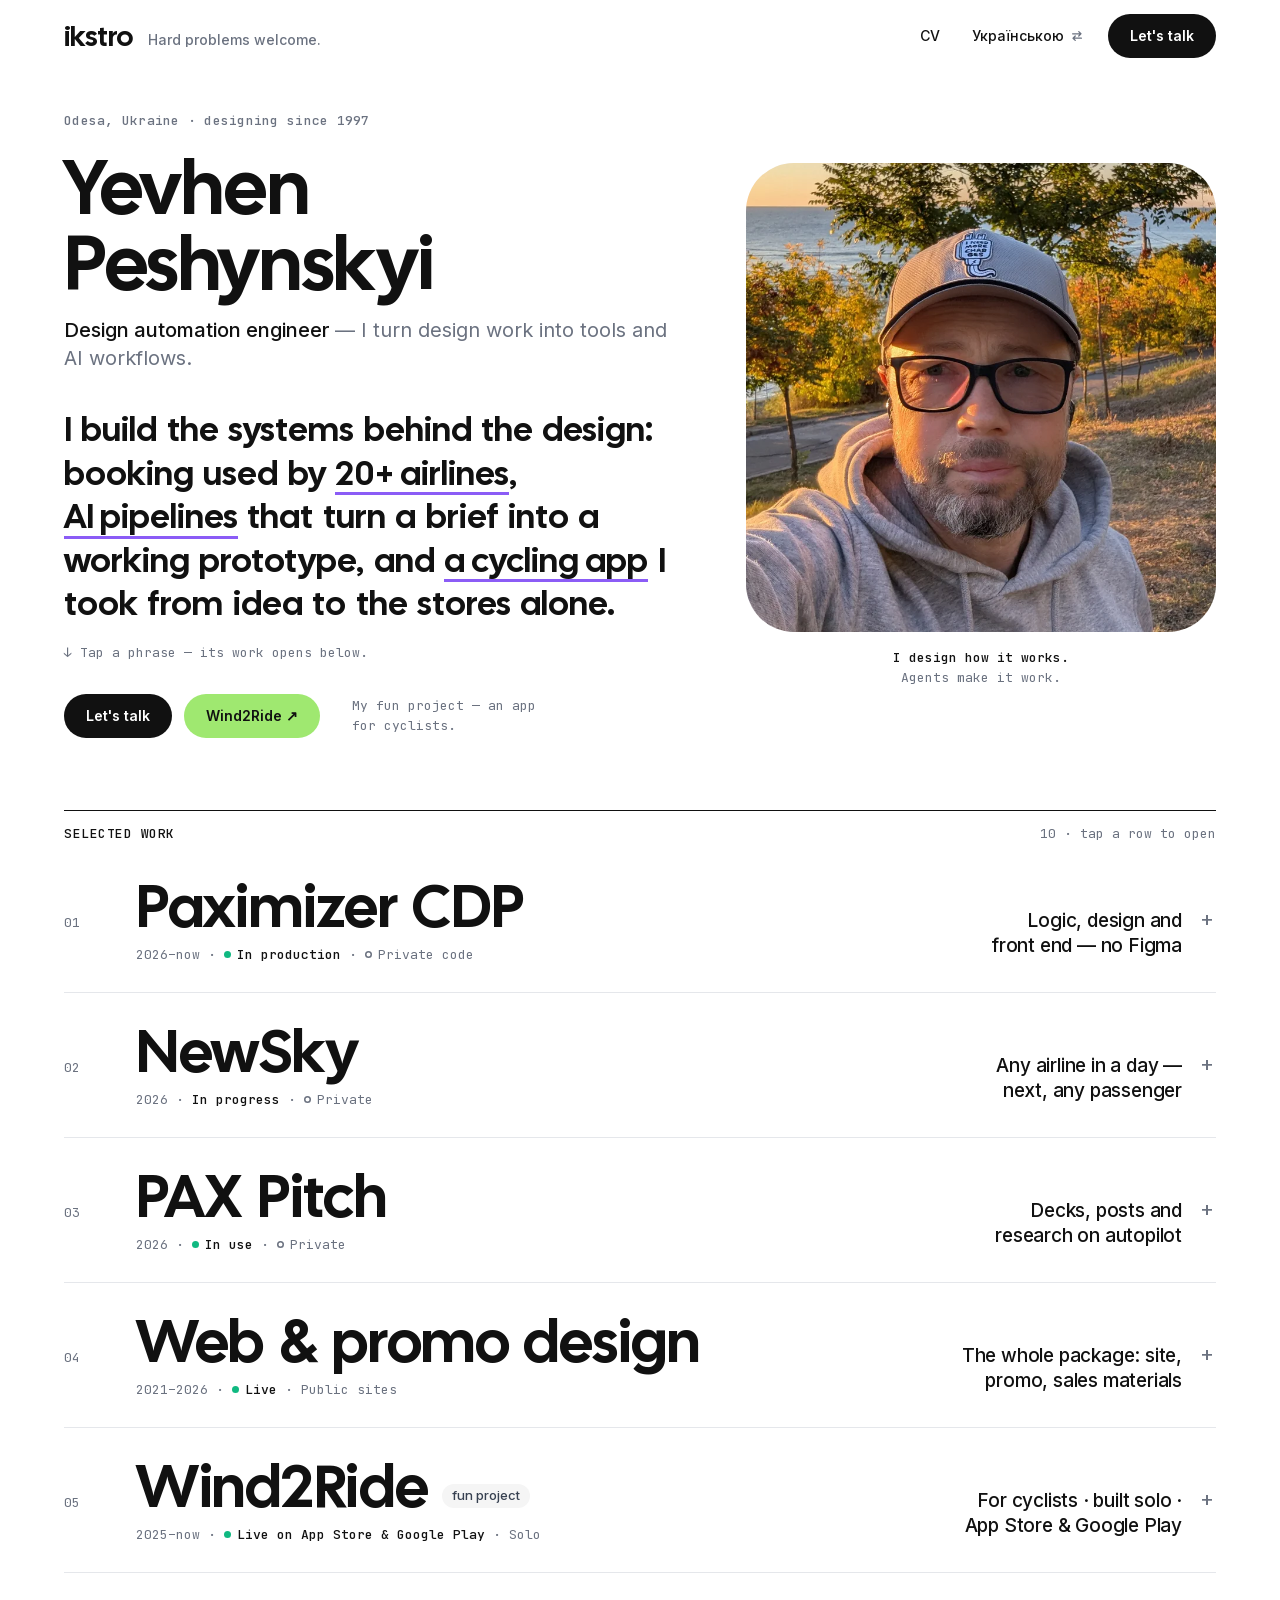
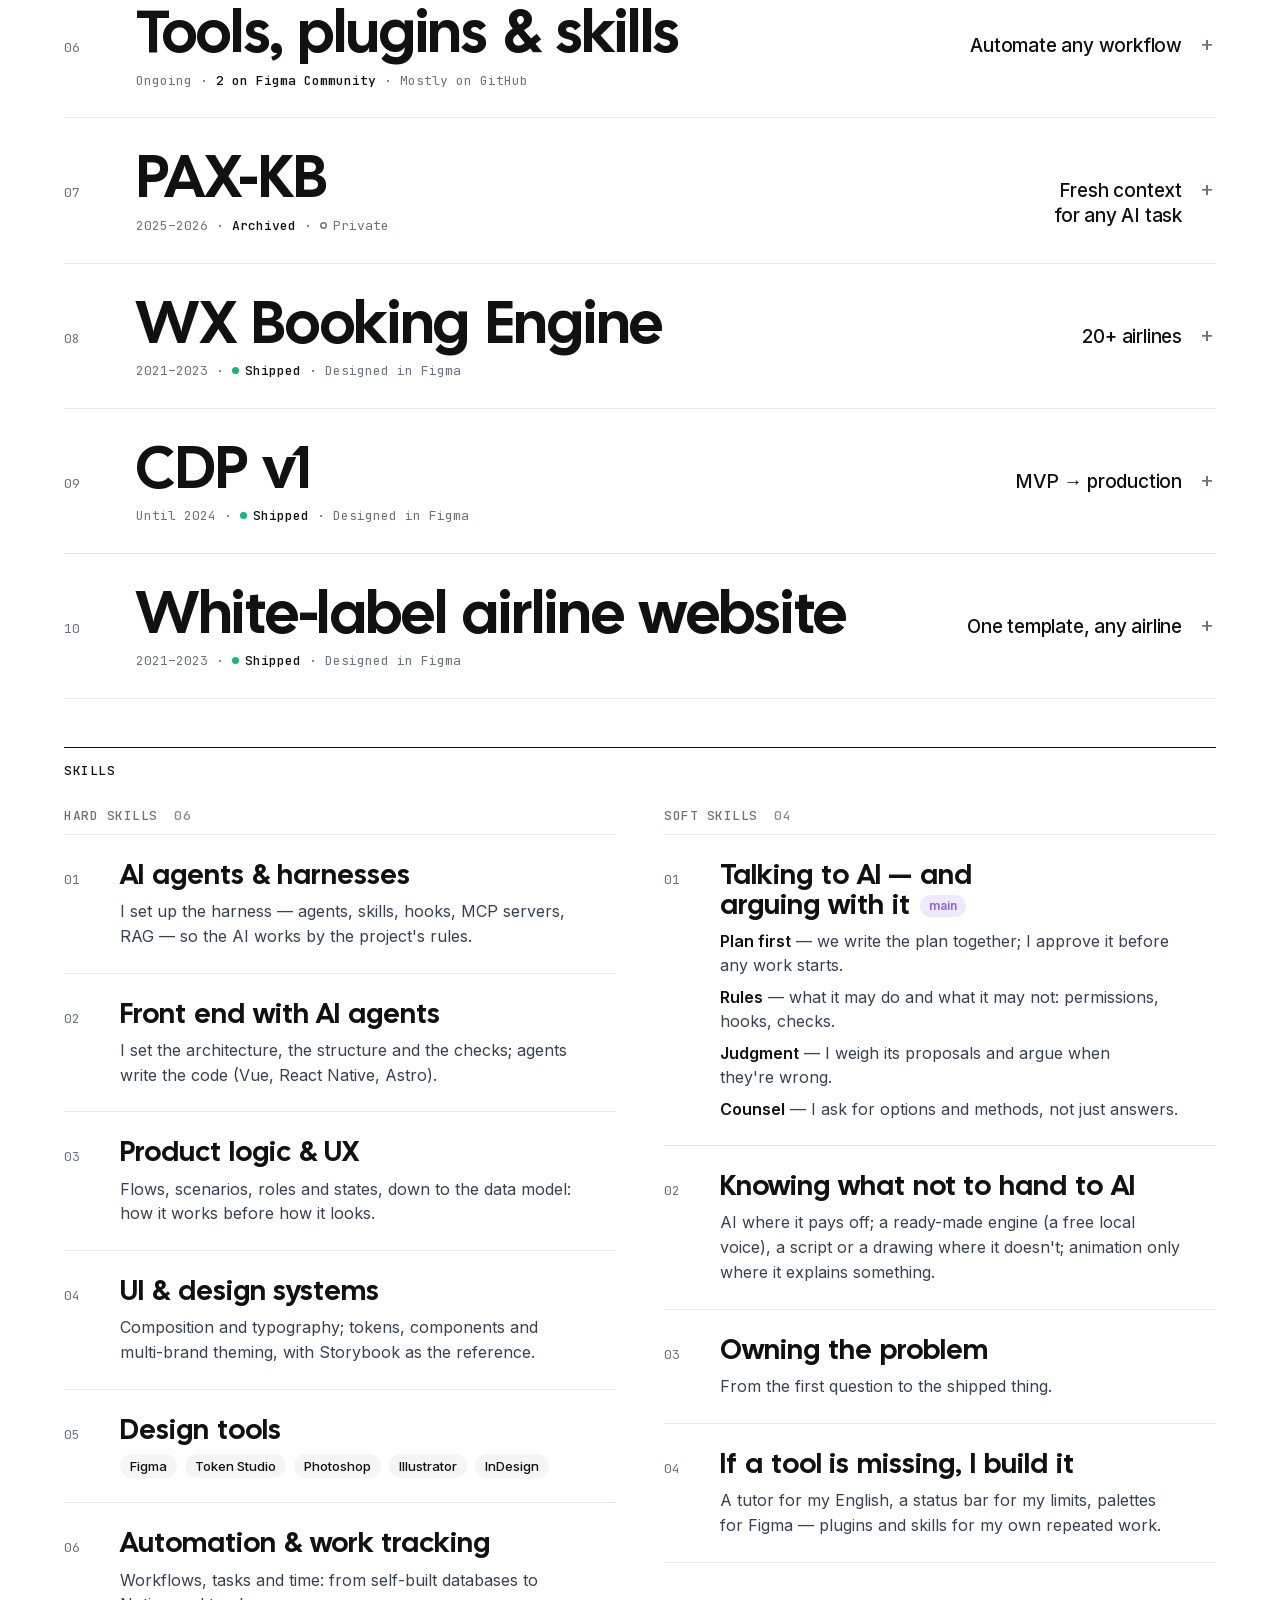
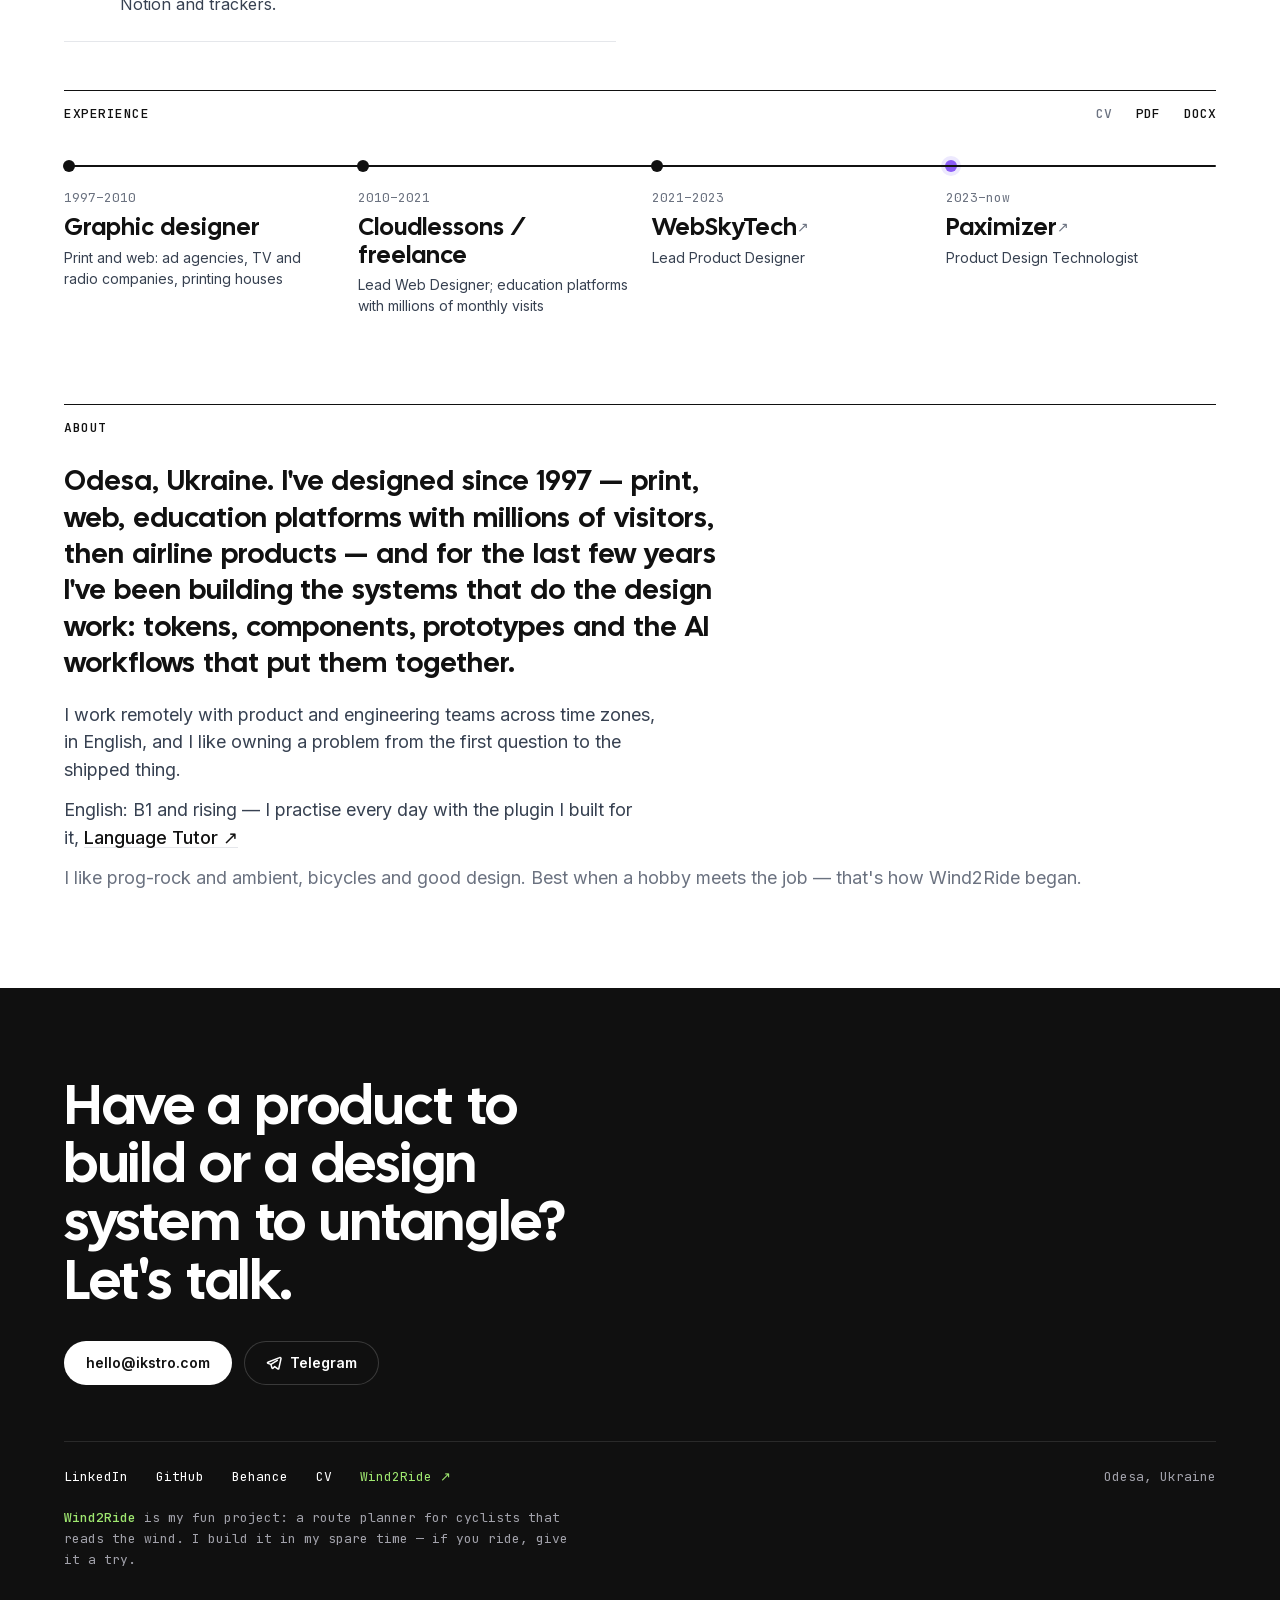
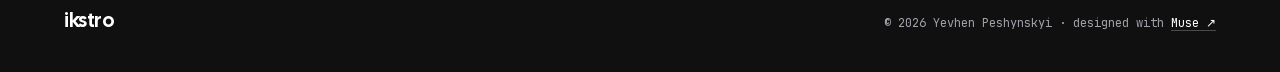
==== commit 7ba4182d: "Deploy ikstro.com" ====
--- a/index.html
+++ b/index.html
@@ -5,7 +5,7 @@
       }
     </script><style>:root{--primary:#111;--primary-active:#242424;--ink:#111;--body:#374151;--muted:#6b7280;--muted-soft:#898989;--hairline:#e5e7eb;--hairline-soft:#f3f4f6;--canvas:#fff;--surface-soft:#f8f9fa;--surface-card:#f5f5f5;--surface-strong:#e5e7eb;--surface-dark:#101010;--surface-dark-elevated:#1a1a1a;--on-primary:#fff;--on-dark:#fff;--on-dark-soft:#a1a1aa;--success:#10b981;--warning:#f59e0b;--error:#ef4444;--accent:#8b5cf6;--accent-soft:#ede9fe;--font-display:var(--font-cal), -apple-system, "Segoe UI", sans-serif;--font-body:var(--font-inter), -apple-system, BlinkMacSystemFont, "Segoe UI", Roboto, sans-serif;--font-mono:var(--font-jbmono), ui-monospace, monospace;--display-wt:400;--display-xl:64px;--display-xl-lh:1.05;--display-xl-ls:var(--ls-display-xl);--display-lg:48px;--display-lg-lh:1.1;--display-lg-ls:var(--ls-display-xl);--display-md:36px;--display-md-lh:1.15;--display-md-ls:var(--ls-display);--display-sm:28px;--display-sm-lh:1.2;--display-sm-ls:var(--ls-display);--ls-display-xl:-.005em;--ls-display:0em;--ws-display:.1em;--title-lg:22px;--title-md:18px;--title-sm:16px;--body-md:16px;--body-sm:14px;--caption:13px;--code:14px;--r-xs:4px;--r-sm:6px;--r-md:8px;--r-lg:12px;--r-xl:16px;--r-pill:9999px;--s-xxs:4px;--s-xs:8px;--s-sm:12px;--s-md:16px;--s-lg:24px;--s-xl:32px;--s-xxl:48px;--s-section:96px;--spring-card-resize:linear(0, .0429, .137, .2679, .4019, .5335, .6545, .7662, .8531, .922, .974, 1.0111, 1.0366, 1.0501, 1.0559, 1.056, 1.0519, 1.0457, 1.0383, 1.0308, 1.0235, 1.0166, 1.0111, 1.0066, 1.0031, 1.0004, .9987, .9976, .997, .9968, .9969, .9972, .9976, .998, .9985, .9988, 1);--dur-card-resize:.585s;--spring-accordion:linear(0, .0273, .0868, .1656, .2539, .345, .434, .5178, .5946, .6681, .728, .7798, .824, .8612, .892, .9174, .9379, .9543, .9673, .9774, .9852, .991, .9953, .9984, 1.0005, 1.002, 1.0028, 1.0033, 1.0035, 1.0034, 1.0033, 1.003, 1.0027, 1.0024, 1.0021, 1.0018, 1);--dur-accordion:.507s;--spring-counter:linear(0, .0619, .2002, .3767, .5611, .732, .8762, .9873, 1.0645, 1.1107, 1.1303, 1.1315, 1.1188, 1.0979, 1.0736, 1.0495, 1.028, 1.0104, .9973, .9887, .9839, .9823, .983, .9853, .9883, .9916, .9947, .9973, .9993, 1.0009, 1.0018, 1.0023, 1.0023, 1.0022, 1.0018, 1.0014, 1);--dur-counter:.755s;--ease-out:cubic-bezier(.22, 1, .36, 1)}:root:lang(uk){--font-display:var(--font-manrope), -apple-system, "Segoe UI", sans-serif;--display-wt:800;--ws-display:.02em}@media (prefers-reduced-motion:reduce){:root{--dur-card-resize:1ms;--dur-accordion:1ms;--dur-counter:1ms}*,:before,:after{transition-duration:1ms!important;animation-duration:1ms!important;animation-iteration-count:1!important}}*,:before,:after{box-sizing:border-box}html{-webkit-text-size-adjust:100%}body{background:var(--canvas);color:var(--body);font:400 var(--body-md)/1.5 var(--font-body);-webkit-font-smoothing:antialiased;margin:0}h1,h2,h3{font-family:var(--font-display);font-weight:var(--display-wt);color:var(--ink);margin:0}img{max-width:100%;display:block}a{color:inherit}.mono{font-family:var(--font-mono);font-variant-numeric:tabular-nums}.btn{border-radius:var(--r-pill);height:44px;font:600 var(--body-sm)/1 var(--font-body);background:var(--primary);color:var(--on-primary);cursor:pointer;border:0;align-items:center;gap:8px;padding:0 22px;text-decoration:none;display:inline-flex}.btn--secondary{background:var(--canvas);color:var(--ink);box-shadow:inset 0 0 0 1px var(--hairline)}.badge{border-radius:var(--r-pill);background:var(--surface-card);height:24px;color:var(--ink);font:500 var(--caption)/1 var(--font-body);align-items:center;gap:6px;padding:0 10px;display:inline-flex}html{scroll-behavior:auto}:root{--nav-h:72px}@media (width<=760px){:root{--nav-h:60px}}.wrap{max-width:1248px;margin:0 auto;padding:0 48px}.sr{clip:rect(0 0 0 0);white-space:nowrap;width:1px;height:1px;position:absolute;overflow:hidden}.btn:focus-visible,a:focus-visible,button:focus-visible{outline:2px solid var(--accent);outline-offset:2px;border-radius:4px}.btn:focus-visible,.lk:focus-visible{border-radius:var(--r-pill)}.lk{--lk-x:14px;--lk-y:8px;padding:var(--lk-y) var(--lk-x);margin:calc(-1 * var(--lk-y)) calc(-1 * var(--lk-x));border-radius:var(--r-pill);color:inherit;transition:background-color .15s var(--ease-out);-webkit-tap-highlight-color:transparent;background-color:#0000;align-items:center;text-decoration:none;display:inline-flex;position:relative}.lk:after{content:"";position:absolute;inset:-6px 0}@media (hover:hover){.lk:hover{background-color:var(--lk-ground,var(--surface-card))}}.lk:active{background-color:var(--lk-ground,var(--surface-card))}.btn{transition:background-color .15s var(--ease-out), box-shadow .15s var(--ease-out);-webkit-tap-highlight-color:transparent}@media (hover:hover){.btn:hover{background-color:var(--primary-active);box-shadow:0 1px 2px #11111114,0 6px 16px -6px #1116}.btn--secondary:hover{background-color:var(--surface-card);box-shadow:0 6px 18px -10px #11111159}}.btn:active{background-color:var(--primary-active);box-shadow:0 1px 2px #11111114,0 6px 16px -6px #1116}.btn--secondary:active{background-color:var(--surface-card);box-shadow:none}@media (prefers-reduced-motion:reduce){.lk,.btn{transition:none}}.dot{background:var(--success);vertical-align:1px;border-radius:50%;width:7px;height:7px;margin-right:6px;display:inline-block}.dot--lock{box-shadow:inset 0 0 0 1.5px var(--muted);background:0 0}@media (width<=760px){.wrap{padding:0 16px}}
 .lang[data-astro-cid-lemdd452]{height:var(--nav-item-h,36px);padding:0 var(--nav-item-x,12px);border-radius:var(--r-pill);color:var(--ink);white-space:nowrap;font:500 14px/1 var(--font-body);transition:background-color .15s var(--ease-out), color .15s var(--ease-out), height .56s var(--spring-card-resize);-webkit-tap-highlight-color:transparent;align-items:center;gap:6px;text-decoration:none;display:inline-flex}.lang__ico[data-astro-cid-lemdd452]{fill:none;width:14px;height:14px;stroke:var(--muted);stroke-width:1.5px;stroke-linecap:round;stroke-linejoin:round;transition:transform .24s var(--ease-out), stroke .15s var(--ease-out);flex:none}@media (hover:hover){.lang[data-astro-cid-lemdd452]:hover{background-color:var(--surface-card)}.lang[data-astro-cid-lemdd452]:hover .lang__ico[data-astro-cid-lemdd452]{stroke:var(--ink);transform:rotate(180deg)}}.lang[data-astro-cid-lemdd452]:active{background-color:var(--surface-card)}.lang[data-astro-cid-lemdd452]:focus-visible{outline:2px solid var(--accent);outline-offset:2px}.lang__short[data-astro-cid-lemdd452]{display:none}@media (width<=420px){.lang__name[data-astro-cid-lemdd452]{display:none}.lang__short[data-astro-cid-lemdd452]{display:inline}}@media (width<=380px){.lang[data-astro-cid-lemdd452]{gap:4px}}@media (prefers-reduced-motion:reduce){.lang[data-astro-cid-lemdd452],.lang__ico[data-astro-cid-lemdd452]{transition:none}.lang[data-astro-cid-lemdd452]:hover .lang__ico[data-astro-cid-lemdd452]{transform:none}}.navbar[data-astro-cid-wpvy4v7s]{z-index:50;height:var(--nav-h);pointer-events:none;position:sticky;top:0}.nav[data-astro-cid-wpvy4v7s]{--nav-item-h:44px;--nav-item-x:14px;pointer-events:auto;height:var(--nav-h);border-radius:var(--r-pill);transition:max-width .56s var(--spring-card-resize), height .56s var(--spring-card-resize), margin-top .56s var(--spring-card-resize), padding .56s var(--spring-card-resize), background-color .24s var(--ease-out), box-shadow .24s var(--ease-out), transform .3s var(--ease-out);background-color:#fff0;justify-content:space-between;align-items:center;gap:16px;margin-top:0;display:flex;box-shadow:0 0 0 1px #1110,0 12px 32px -16px #1110}.nav__item[data-astro-cid-wpvy4v7s]{height:var(--nav-item-h);padding:0 var(--nav-item-x);border-radius:var(--r-pill);color:var(--ink);white-space:nowrap;transition:background-color .15s var(--ease-out), height .56s var(--spring-card-resize), font-size .56s var(--spring-card-resize), margin .56s var(--spring-card-resize);-webkit-tap-highlight-color:transparent;align-items:center;text-decoration:none;display:inline-flex}@media (hover:hover){.nav__item[data-astro-cid-wpvy4v7s]:hover{background-color:var(--surface-card)}}.nav__item[data-astro-cid-wpvy4v7s]:active,.nav__cv[data-astro-cid-wpvy4v7s][aria-current=page]{background-color:var(--surface-card)}.nav__item[data-astro-cid-wpvy4v7s]:focus-visible{outline:2px solid var(--accent);outline-offset:2px}.wordmark[data-astro-cid-wpvy4v7s]{margin-left:calc(-1 * var(--nav-item-x));font:var(--display-wt) 28px/1 var(--font-display);letter-spacing:-.6px}.nav__cv[data-astro-cid-wpvy4v7s]{font:500 14px/1 var(--font-body)}.nav__btn[data-astro-cid-wpvy4v7s]{height:var(--nav-item-h);transition:height .56s var(--spring-card-resize), background-color .15s var(--ease-out), box-shadow .15s var(--ease-out)}.nav__start[data-astro-cid-wpvy4v7s]{align-items:baseline;gap:2px;min-width:0;display:flex}.nav__note[data-astro-cid-wpvy4v7s]{opacity:1;max-width:260px;font:500 var(--body-sm)/1 var(--font-body);color:var(--muted);white-space:nowrap;transition:max-width .56s var(--spring-card-resize), opacity .2s var(--ease-out);margin:0;position:relative;top:-1px;overflow:hidden}.nav__end[data-astro-cid-wpvy4v7s]{align-items:center;gap:4px;display:flex}.nav__end[data-astro-cid-wpvy4v7s] .nav__btn[data-astro-cid-wpvy4v7s]{margin-left:6px}.navbar[data-astro-cid-wpvy4v7s][data-island] .nav[data-astro-cid-wpvy4v7s]{--nav-item-h:40px;backdrop-filter:saturate(1.4)blur(14px);background-color:#ffffffe6;border-radius:0 0 28px 28px;max-width:600px;height:56px;padding:0 8px;box-shadow:0 10px 30px -14px #11111159}.navbar[data-astro-cid-wpvy4v7s][data-island] .wordmark[data-astro-cid-wpvy4v7s]{margin-left:0;font-size:24px}.navbar[data-astro-cid-wpvy4v7s][data-island] .nav__note[data-astro-cid-wpvy4v7s]{opacity:0;max-width:0}@media (width<=760px){.nav[data-astro-cid-wpvy4v7s]{--nav-item-h:38px;--nav-item-x:12px}.wordmark[data-astro-cid-wpvy4v7s]{font-size:26px}.nav__note[data-astro-cid-wpvy4v7s]{font-size:13px}.nav__end[data-astro-cid-wpvy4v7s] .nav__btn[data-astro-cid-wpvy4v7s]{margin-left:4px;padding:0 16px}.navbar[data-astro-cid-wpvy4v7s][data-island] .nav[data-astro-cid-wpvy4v7s]{--nav-item-h:36px;border-radius:0 0 26px 26px;max-width:calc(100% - 16px);height:52px;padding:0 8px}.navbar[data-astro-cid-wpvy4v7s][data-island] .wordmark[data-astro-cid-wpvy4v7s]{font-size:22px}}@media (width<=600px){.nav__note[data-astro-cid-wpvy4v7s]{display:none}}@media (width<=380px){.nav[data-astro-cid-wpvy4v7s]{--nav-item-x:9px;gap:4px}.wordmark[data-astro-cid-wpvy4v7s]{font-size:22px}.nav__end[data-astro-cid-wpvy4v7s]{gap:0}.nav__end[data-astro-cid-wpvy4v7s] .nav__btn[data-astro-cid-wpvy4v7s]{padding:0 12px}.navbar[data-astro-cid-wpvy4v7s][data-island] .nav[data-astro-cid-wpvy4v7s]{padding:0 6px}}@media (prefers-reduced-motion:reduce){.nav[data-astro-cid-wpvy4v7s],.nav__item[data-astro-cid-wpvy4v7s],.nav__note[data-astro-cid-wpvy4v7s],.nav__btn[data-astro-cid-wpvy4v7s]{transition:none}}@media print{.navbar[data-astro-cid-wpvy4v7s]{display:none}}
-.btn--w2r[data-astro-cid-et5hucrw]{--w2r:#9fe870;--w2r-dark:#8fd860;background:var(--w2r);color:var(--ink);transition:background-color .15s var(--ease-out), box-shadow .22s var(--ease-out)}.w2r-arrow[data-astro-cid-et5hucrw]{margin-left:-4px}@media (hover:hover){.btn--w2r[data-astro-cid-et5hucrw]:hover{background-color:var(--w2r-dark);box-shadow:0 0 0 4px #9fe87052,0 10px 28px -10px #6ebe46e6}}.btn--w2r[data-astro-cid-et5hucrw]:active{background-color:var(--w2r-dark);box-shadow:0 0 0 4px #9fe87052}@media (prefers-reduced-motion:reduce){.btn--w2r[data-astro-cid-et5hucrw]{transition:none}}.hero[data-astro-cid-ge2uvauf]{grid-template-columns:4fr 3fr;align-items:center;gap:56px;padding-block:40px 72px;display:grid}.kicker[data-astro-cid-ge2uvauf]{font:500 var(--caption)/1.4 var(--font-mono);color:var(--muted);letter-spacing:.02em;margin:0 0 20px}h1[data-astro-cid-ge2uvauf]{letter-spacing:var(--ls-display-xl);word-spacing:var(--ws-display);font-size:76px;line-height:1}.role[data-astro-cid-ge2uvauf]{font:500 20px/1.4 var(--font-body);color:var(--ink);margin:14px 0 0}.role[data-astro-cid-ge2uvauf] span[data-astro-cid-ge2uvauf]{color:var(--muted);font-weight:400}.promise[data-astro-cid-ge2uvauf]{font:var(--display-wt) 34px/1.28 var(--font-display);letter-spacing:var(--ls-display);word-spacing:var(--ws-display);color:var(--ink);text-wrap:pretty;max-width:640px;margin:36px 0 0}.door[data-astro-cid-ge2uvauf]{font:inherit;letter-spacing:inherit;color:var(--ink);cursor:pointer;background:0 0;background-image:linear-gradient(var(--accent), var(--accent));white-space:nowrap;transition:background-size var(--dur-accordion) var(--spring-accordion), transform var(--dur-counter) var(--spring-counter);background-position:0 100%;background-repeat:no-repeat;background-size:100% 3px;border:0;margin:0;padding:0 0 3px;line-height:1.1;display:inline-block}@media (hover:hover){.door[data-astro-cid-ge2uvauf]:hover{background-size:100% 6px}}.door[data-astro-cid-ge2uvauf]:focus-visible{outline:2px solid var(--accent);outline-offset:2px;border-radius:4px}.door[data-astro-cid-ge2uvauf]:active{transform:translateY(2px)}.door[data-astro-cid-ge2uvauf].is-pressed{color:var(--on-primary);background-size:100% 100%}.door[data-astro-cid-ge2uvauf] .n[data-astro-cid-ge2uvauf]{font-variant-numeric:tabular-nums;min-width:1ch;display:inline-block}.hint[data-astro-cid-ge2uvauf]{font:400 var(--caption)/1.4 var(--font-mono);color:var(--muted);align-items:center;gap:8px;margin:18px 0 0;display:flex}.hint[data-astro-cid-ge2uvauf] i[data-astro-cid-ge2uvauf]{animation:nudge 2.4s var(--ease-out) 1.6s 2;font-style:normal;display:inline-block}@keyframes nudge{0%,to{transform:translateY(0)}40%{transform:translateY(4px)}}.ctas[data-astro-cid-ge2uvauf]{flex-wrap:wrap;align-items:center;gap:12px 32px;margin-top:32px;display:flex}.ctas__btns[data-astro-cid-ge2uvauf]{flex-wrap:wrap;gap:12px;display:flex}.ctas__note[data-astro-cid-ge2uvauf]{max-width:36ch;font:400 var(--caption)/1.5 var(--font-mono);color:var(--muted);text-wrap:pretty;margin:0}.photo[data-astro-cid-ge2uvauf]{margin:0}.photo[data-astro-cid-ge2uvauf] img[data-astro-cid-ge2uvauf]{aspect-ratio:1;object-fit:cover;object-position:50% 35%;background:var(--surface-card);border-radius:48px;width:100%;height:auto}.photo[data-astro-cid-ge2uvauf] figcaption[data-astro-cid-ge2uvauf]{font:400 var(--caption)/1.5 var(--font-mono);color:var(--muted);text-align:center;margin:16px 0 0}.photo[data-astro-cid-ge2uvauf] figcaption[data-astro-cid-ge2uvauf] span[data-astro-cid-ge2uvauf]{display:block}.photo[data-astro-cid-ge2uvauf] figcaption[data-astro-cid-ge2uvauf] span[data-astro-cid-ge2uvauf]:first-child{color:var(--ink);font-weight:500}.breathe [data-astro-cid-ge2uvauf]:is(.hero__lead,.ctas,.photo img,.photo figcaption){opacity:0;transform:translateY(10px)}.in [data-astro-cid-ge2uvauf]:is(.hero__lead,.ctas,.photo img,.photo figcaption){transition:opacity .5s var(--ease-out), transform .7s var(--spring-accordion)}.in [data-astro-cid-ge2uvauf]:is(.photo img,.photo figcaption){transition-delay:.12s}@media (width<=760px){.hero[data-astro-cid-ge2uvauf]{--ph:clamp(136px, 34vw, 168px);grid-template-columns:1fr var(--ph);align-items:start;gap:0 16px;padding-block:20px 48px}:root:lang(uk) .hero[data-astro-cid-ge2uvauf]{--ph:clamp(128px, 32vw, 160px)}.hero__text[data-astro-cid-ge2uvauf],.hero__lead[data-astro-cid-ge2uvauf],.photo[data-astro-cid-ge2uvauf]{display:contents}.kicker[data-astro-cid-ge2uvauf]{grid-area:1/1/auto/-1;margin-bottom:14px}h1[data-astro-cid-ge2uvauf]{grid-area:2/1;align-self:center;font-size:44px}:root:lang(uk) h1[data-astro-cid-ge2uvauf]{font-size:36px}.photo[data-astro-cid-ge2uvauf] img[data-astro-cid-ge2uvauf]{border-radius:20px;grid-area:2/2}.role[data-astro-cid-ge2uvauf]{grid-area:3/1/auto/-1;font-size:17px}.photo[data-astro-cid-ge2uvauf] figcaption[data-astro-cid-ge2uvauf]{text-align:left;grid-area:4/1/auto/-1;margin-top:8px}.promise[data-astro-cid-ge2uvauf]{grid-area:5/1/auto/-1;margin-top:24px;font-size:26px}.hint[data-astro-cid-ge2uvauf]{grid-area:6/1/auto/-1}.ctas[data-astro-cid-ge2uvauf]{grid-area:7/1/auto/-1;gap:4px 24px;margin-top:32px}}@media (width<=380px){.hero[data-astro-cid-ge2uvauf]{--ph:120px}h1[data-astro-cid-ge2uvauf]{font-size:40px}:root:lang(uk) .hero[data-astro-cid-ge2uvauf]{--ph:112px}:root:lang(uk) h1[data-astro-cid-ge2uvauf]{font-size:33px}}@media (prefers-reduced-motion:reduce){.breathe [data-astro-cid-ge2uvauf]:is(.hero__lead,.ctas,.photo img,.photo figcaption){opacity:1;transform:none}.hint[data-astro-cid-ge2uvauf] i[data-astro-cid-ge2uvauf]{animation:none}}.row[data-astro-cid-5wtiit4t]{border-bottom:1px solid var(--hairline);scroll-margin-top:calc(var(--nav-h) + 12px)}.row__h[data-astro-cid-5wtiit4t]{font:inherit;margin:0}.row__btn[data-astro-cid-5wtiit4t]{cursor:pointer;text-align:left;width:100%;color:inherit;font:inherit;transition:padding var(--dur-card-resize) var(--spring-card-resize);background:0 0;border:0;grid-template-columns:56px minmax(0,1fr) minmax(0,24ch) 18px;align-items:baseline;column-gap:16px;padding:28px 0;display:grid}.row__idx[data-astro-cid-5wtiit4t]{font:400 var(--caption)/1 var(--font-mono);color:var(--muted)}.row__title[data-astro-cid-5wtiit4t]{transform-origin:0 70%;transition:transform var(--dur-card-resize) var(--spring-card-resize);display:block}.row__name[data-astro-cid-5wtiit4t]{font:var(--display-wt) 60px/1.02 var(--font-display);letter-spacing:var(--ls-display-xl);word-spacing:var(--ws-display);color:var(--ink);display:block}.row__kicker[data-astro-cid-5wtiit4t]{vertical-align:.55em;font:500 var(--caption)/1 var(--font-mono);letter-spacing:.02em;word-spacing:normal;color:var(--muted);text-transform:uppercase;margin-right:14px;display:inline-block}.row__tag[data-astro-cid-5wtiit4t]{vertical-align:.55em;border-radius:var(--r-pill);background:var(--surface-card);height:24px;font:500 var(--caption)/1 var(--font-body);letter-spacing:0;word-spacing:normal;color:var(--body);white-space:nowrap;align-items:center;margin-left:14px;padding:0 10px;display:inline-flex}.row__meta[data-astro-cid-5wtiit4t]{font:400 var(--caption)/1.3 var(--font-mono);color:var(--muted);margin-top:10px;display:block}.row__meta[data-astro-cid-5wtiit4t] b[data-astro-cid-5wtiit4t]{color:var(--ink);font-weight:500}.row__hl[data-astro-cid-5wtiit4t]{font:500 19px/1.3 var(--font-body);letter-spacing:-.2px;color:var(--ink);text-align:right;text-wrap:balance;transform-origin:100% 70%;max-width:24ch;transition:transform var(--dur-card-resize) var(--spring-card-resize);justify-self:end}.row__sign[data-astro-cid-5wtiit4t]{width:18px;font:400 22px/1 var(--font-mono);color:var(--muted);text-align:center;transition:transform var(--dur-accordion) var(--spring-accordion);display:inline-block}.row[data-astro-cid-5wtiit4t].is-open .row__sign[data-astro-cid-5wtiit4t]{color:var(--ink);transform:rotate(45deg)}.row__t[data-astro-cid-5wtiit4t]{background:linear-gradient(var(--accent), var(--accent)) no-repeat 0 calc(100% - .14em) / 0 3px;-webkit-box-decoration-break:clone;box-decoration-break:clone;transition:background-size .32s var(--ease-out)}@media (hover:hover){.row__btn[data-astro-cid-5wtiit4t]:hover .row__t[data-astro-cid-5wtiit4t]{background-size:100% 3px}.row[data-astro-cid-5wtiit4t]:not(.is-open) .row__btn[data-astro-cid-5wtiit4t]:hover .row__sign[data-astro-cid-5wtiit4t]{color:var(--ink);transform:rotate(90deg)}}.row__btn[data-astro-cid-5wtiit4t]:focus-visible .row__t[data-astro-cid-5wtiit4t]{background-size:100% 3px}.stack.has-open .row[data-astro-cid-5wtiit4t]:not(.is-open) .row__btn[data-astro-cid-5wtiit4t]{padding:14px 0}.stack.has-open .row[data-astro-cid-5wtiit4t]:not(.is-open) .row__title[data-astro-cid-5wtiit4t],.stack.has-open .row[data-astro-cid-5wtiit4t]:not(.is-open) .row__hl[data-astro-cid-5wtiit4t]{transform:scale(.94)}.row__panel[data-astro-cid-5wtiit4t]{transition:grid-template-rows var(--dur-card-resize) var(--spring-card-resize);grid-template-rows:0fr;display:grid}.row[data-astro-cid-5wtiit4t].is-open .row__panel[data-astro-cid-5wtiit4t]{grid-template-rows:1fr}.row__inner[data-astro-cid-5wtiit4t]{min-height:0;overflow:hidden}.row__body[data-astro-cid-5wtiit4t]{grid-template-columns:minmax(0,1fr);gap:32px;padding:4px 0 48px;display:grid}.row__body[data-astro-cid-5wtiit4t]>[data-astro-cid-5wtiit4t]{opacity:0;transition:opacity .26s var(--ease-out), transform var(--dur-accordion) var(--spring-accordion);transform:translateY(14px)}.row[data-astro-cid-5wtiit4t].is-open .row__body[data-astro-cid-5wtiit4t]>[data-astro-cid-5wtiit4t]{opacity:1;transition-delay:.12s;transform:none}.row[data-astro-cid-5wtiit4t].is-open .row__body[data-astro-cid-5wtiit4t]>[data-astro-cid-5wtiit4t]:nth-child(2){transition-delay:.2s}.row__info[data-astro-cid-5wtiit4t]{grid-template-columns:minmax(0,1fr);gap:28px;min-width:0;display:grid}.row__text[data-astro-cid-5wtiit4t],.row__side[data-astro-cid-5wtiit4t]{min-width:0}.row__role[data-astro-cid-5wtiit4t]{font:500 var(--caption)/1.4 var(--font-mono);color:var(--ink);letter-spacing:.01em;margin:0 0 12px}.row__msg[data-astro-cid-5wtiit4t]{font:400 var(--body-md)/1.6 var(--font-body);color:var(--body);max-width:48ch;margin:0}.row__more[data-astro-cid-5wtiit4t]{font:400 var(--body-sm)/1.5 var(--font-body);color:var(--body);margin-top:18px}.row__more[data-astro-cid-5wtiit4t] ul{margin:0;padding:0;list-style:none}.row__more[data-astro-cid-5wtiit4t] li{border-top:1px solid var(--hairline);padding:10px 0}.row__more[data-astro-cid-5wtiit4t] li:last-child{border-bottom:1px solid var(--hairline)}.row__more[data-astro-cid-5wtiit4t] strong{color:var(--ink);font-weight:600}.row__more[data-astro-cid-5wtiit4t] a{font:500 12px/1 var(--font-mono);color:var(--ink);text-decoration:underline;text-decoration-color:var(--hairline);text-underline-offset:3px;border-radius:var(--r-pill);transition:background-color .15s var(--ease-out);margin:-4px -8px -4px -2px;padding:4px 8px;display:inline-block}@media (hover:hover){.row__more[data-astro-cid-5wtiit4t] a:hover{background-color:var(--surface-card)}}.row__more[data-astro-cid-5wtiit4t] a:active{background-color:var(--surface-card)}.row__more[data-astro-cid-5wtiit4t] a:focus-visible{border-radius:var(--r-pill)}.row__stack[data-astro-cid-5wtiit4t]{font:400 12px/1.6 var(--font-mono);color:var(--muted);max-width:56ch;margin:0}.row__stack[data-astro-cid-5wtiit4t] span[data-astro-cid-5wtiit4t]{color:var(--ink);margin-right:4px;font-weight:500}.figs[data-astro-cid-5wtiit4t]{grid-template-columns:repeat(2,minmax(0,max-content));place-content:start;gap:24px 36px;margin:0;display:grid}.figs--3[data-astro-cid-5wtiit4t]{grid-template-columns:repeat(3,minmax(0,max-content))}.fig[data-astro-cid-5wtiit4t] dt[data-astro-cid-5wtiit4t]{font:500 36px/1 var(--font-mono);letter-spacing:-.06em;color:var(--ink);white-space:nowrap}.fig[data-astro-cid-5wtiit4t] dd[data-astro-cid-5wtiit4t]{font:400 var(--caption)/1.35 var(--font-body);color:var(--muted);max-width:20ch;margin:8px 0 0}.pills[data-astro-cid-5wtiit4t]{flex-wrap:wrap;gap:8px;margin-top:20px;display:flex}.pills[data-astro-cid-5wtiit4t] .btn[data-astro-cid-5wtiit4t]{height:40px;padding:0 18px}.breathe .row[data-astro-cid-5wtiit4t]{opacity:0;transform:translateY(18px)}.breathe .row[data-astro-cid-5wtiit4t] .row__name[data-astro-cid-5wtiit4t]{letter-spacing:.01em}.in .row[data-astro-cid-5wtiit4t]{transition:opacity .42s var(--ease-out) calc(var(--i) * 90ms), transform .64s var(--spring-accordion) calc(var(--i) * 90ms)}.in .row[data-astro-cid-5wtiit4t] .row__name[data-astro-cid-5wtiit4t]{transition:letter-spacing .7s var(--ease-out) calc(var(--i) * 90ms)}@media (width>=761px){.row__info[data-astro-cid-5wtiit4t]{grid-template-columns:minmax(0,3fr) minmax(0,2fr);column-gap:48px}.row__text[data-astro-cid-5wtiit4t]{grid-row:span 2}.figs--3[data-astro-cid-5wtiit4t]{grid-template-columns:repeat(2,minmax(0,max-content))}}@media (width>=1200px){.row__info[data-astro-cid-5wtiit4t]{grid-template-columns:minmax(0,5fr) minmax(0,3fr) minmax(0,3fr);column-gap:40px;max-width:1080px}.row__text[data-astro-cid-5wtiit4t]{grid-row:auto}.figs[data-astro-cid-5wtiit4t],.figs--3[data-astro-cid-5wtiit4t]{grid-template-columns:repeat(2,minmax(0,max-content));gap:20px 28px}.fig[data-astro-cid-5wtiit4t] dt[data-astro-cid-5wtiit4t]{font-size:32px}}@media (width>=1248px){.row__body[data-astro-cid-5wtiit4t]{padding-left:72px}}@media (width<=760px){.row__btn[data-astro-cid-5wtiit4t]{grid-template-columns:minmax(0,1fr);padding:22px 0;position:relative}.row__idx[data-astro-cid-5wtiit4t]{display:none}.row__title[data-astro-cid-5wtiit4t]{padding-right:28px}.row__name[data-astro-cid-5wtiit4t]{font-size:32px}.row__kicker[data-astro-cid-5wtiit4t]{vertical-align:0;margin:0 0 8px;font-size:11px;display:block}.row__tag[data-astro-cid-5wtiit4t]{vertical-align:.3em;height:22px;margin-left:10px;padding:0 8px;font-size:12px}.row__hl[data-astro-cid-5wtiit4t]{text-align:left;transform-origin:0;grid-column:1;justify-self:start;max-width:34ch;margin-top:10px;padding-right:28px;font-size:15.5px}.row__sign[data-astro-cid-5wtiit4t]{position:absolute;top:26px;right:0}.stack.has-open .row[data-astro-cid-5wtiit4t]:not(.is-open) .row__btn[data-astro-cid-5wtiit4t]{padding:12px 0}.row__inner[data-astro-cid-5wtiit4t]{margin-inline:-16px;padding-inline:16px}.row__body[data-astro-cid-5wtiit4t]{gap:28px;padding:4px 0 36px}.figs[data-astro-cid-5wtiit4t],.figs--3[data-astro-cid-5wtiit4t]{grid-template-columns:repeat(2,minmax(0,1fr));gap:18px}.fig[data-astro-cid-5wtiit4t] dt[data-astro-cid-5wtiit4t]{font-size:28px}}@media (prefers-reduced-motion:reduce){.breathe .row[data-astro-cid-5wtiit4t]{opacity:1;transform:none}.row__t[data-astro-cid-5wtiit4t]{transition:none}}.stack-head[data-astro-cid-twddu2jb]{border-top:1px solid var(--ink);justify-content:space-between;align-items:baseline;padding:16px 0 8px;display:flex}.stack-head[data-astro-cid-twddu2jb] h2[data-astro-cid-twddu2jb]{font:500 var(--caption)/1 var(--font-mono);color:var(--ink);letter-spacing:.04em;text-transform:uppercase}.stack-head[data-astro-cid-twddu2jb] p[data-astro-cid-twddu2jb]{font:400 var(--caption)/1 var(--font-mono);color:var(--muted);margin:0}.stack[data-astro-cid-twddu2jb]{margin:0;padding:0 0 96px;list-style:none}.skills[data-astro-cid-2zwc476k]{margin-top:-48px;padding-bottom:96px}h2[data-astro-cid-2zwc476k]{font:500 var(--caption)/1 var(--font-mono);color:var(--ink);letter-spacing:.04em;text-transform:uppercase;border-top:1px solid var(--ink);margin:0 0 32px;padding:16px 0 0}.skills__group[data-astro-cid-2zwc476k]+.skills__group[data-astro-cid-2zwc476k]{margin-top:48px}.skills__label[data-astro-cid-2zwc476k]{border-bottom:1px solid var(--hairline);font:500 var(--caption)/1 var(--font-mono);letter-spacing:.04em;text-transform:uppercase;color:var(--muted);margin:0;padding-bottom:12px}.skills__label[data-astro-cid-2zwc476k] span[data-astro-cid-2zwc476k]{color:var(--muted-soft);margin-left:8px}.skills__list[data-astro-cid-2zwc476k]{margin:0;padding:0;list-style:none}.skill[data-astro-cid-2zwc476k]{border-bottom:1px solid var(--hairline);grid-template-columns:56px minmax(0,1fr) minmax(0,42ch);align-items:baseline;column-gap:16px;padding:24px 0;display:grid}.skill__idx[data-astro-cid-2zwc476k]{font:400 var(--caption)/1 var(--font-mono);color:var(--muted)}.skill__name[data-astro-cid-2zwc476k]{font:var(--display-wt) 32px/1.08 var(--font-display);letter-spacing:var(--ls-display);word-spacing:var(--ws-display);color:var(--ink);text-wrap:balance;margin:0}.skill__text[data-astro-cid-2zwc476k] p[data-astro-cid-2zwc476k]{font:400 var(--body-md)/1.55 var(--font-body);color:var(--body);text-wrap:pretty;margin:0}.skill__tools[data-astro-cid-2zwc476k]{flex-wrap:wrap;gap:8px;margin:0;padding:0;list-style:none;display:flex}.skill__main[data-astro-cid-2zwc476k]{vertical-align:.3em;border-radius:var(--r-pill);background:var(--accent-soft);height:22px;color:var(--accent);font:600 12px/1 var(--font-body);letter-spacing:0;white-space:nowrap;align-items:center;margin-left:10px;padding:0 9px;display:inline-flex}.skill__points[data-astro-cid-2zwc476k]{gap:8px;margin:0;padding:0;list-style:none;display:grid}.skill__points[data-astro-cid-2zwc476k] li[data-astro-cid-2zwc476k]{font:400 var(--body-md)/1.5 var(--font-body);color:var(--body);text-wrap:pretty}.skill__points[data-astro-cid-2zwc476k] b[data-astro-cid-2zwc476k]{color:var(--ink);font-weight:600}@media (width>=1200px){.skills__cols[data-astro-cid-2zwc476k]{grid-template-columns:repeat(2,minmax(0,1fr));align-items:start;column-gap:48px;display:grid}.skills__group[data-astro-cid-2zwc476k]+.skills__group[data-astro-cid-2zwc476k]{margin-top:0}.skill[data-astro-cid-2zwc476k]{grid-template-columns:40px minmax(0,1fr);row-gap:10px}.skill__text[data-astro-cid-2zwc476k]{grid-column:2;max-width:46ch}.skill__name[data-astro-cid-2zwc476k]{font-size:28px}}@media (width<=1199px){.skill[data-astro-cid-2zwc476k]{grid-template-columns:48px minmax(0,1fr) minmax(0,36ch)}.skill__name[data-astro-cid-2zwc476k]{font-size:28px}}@media (width<=760px){.skills[data-astro-cid-2zwc476k]{margin-top:-40px;padding-bottom:72px}h2[data-astro-cid-2zwc476k]{margin-bottom:24px}.skills__group[data-astro-cid-2zwc476k]+.skills__group[data-astro-cid-2zwc476k]{margin-top:40px}.skill[data-astro-cid-2zwc476k]{grid-template-columns:32px minmax(0,1fr);row-gap:8px;padding:20px 0}.skill__text[data-astro-cid-2zwc476k]{grid-column:2}.skill__name[data-astro-cid-2zwc476k]{font-size:24px}.skill__text[data-astro-cid-2zwc476k] p[data-astro-cid-2zwc476k],.skill__points[data-astro-cid-2zwc476k] li[data-astro-cid-2zwc476k]{font-size:var(--body-sm)}.skill__main[data-astro-cid-2zwc476k]{vertical-align:.2em;height:20px;margin-left:8px;padding:0 8px;font-size:11px}}.xp[data-astro-cid-bl6cniha]{margin-top:-48px;padding-bottom:88px}.xp__head[data-astro-cid-bl6cniha]{border-top:1px solid var(--ink);justify-content:space-between;align-items:baseline;gap:16px;margin-bottom:40px;padding:16px 0 0;display:flex}h2[data-astro-cid-bl6cniha]{font:500 var(--caption)/1 var(--font-mono);color:var(--ink);letter-spacing:.04em;text-transform:uppercase;margin:0}.xp__cv[data-astro-cid-bl6cniha]{font:500 var(--caption)/1 var(--font-mono);color:var(--muted);align-items:baseline;gap:24px;margin:0;display:flex}.xp__cv[data-astro-cid-bl6cniha] a[data-astro-cid-bl6cniha]{color:var(--ink);transition:background-color .15s var(--ease-out), color .15s var(--ease-out)}@media (hover:hover){.xp__cv[data-astro-cid-bl6cniha] a[data-astro-cid-bl6cniha]:hover{background-color:var(--primary);color:var(--on-primary)}}.xp__cv[data-astro-cid-bl6cniha] a[data-astro-cid-bl6cniha]:active{background-color:var(--primary);color:var(--on-primary)}.xp__rail[data-astro-cid-bl6cniha]{grid-template-columns:repeat(var(--n), minmax(0, 1fr));--fill:100%;column-gap:24px;margin:0;padding:0;list-style:none;display:grid;position:relative}.xp__rail[data-astro-cid-bl6cniha]:before,.xp__rail[data-astro-cid-bl6cniha]:after{content:"";border-radius:2px;height:2px;position:absolute;top:5px;left:0}.xp__rail[data-astro-cid-bl6cniha]:before{background:var(--hairline-soft);right:0}.xp__rail[data-astro-cid-bl6cniha]:after{width:var(--fill);background:var(--ink);transition:width 1.4s var(--ease-out)}.xp__stop[data-astro-cid-bl6cniha]{align-content:start;gap:6px;min-width:0;padding-top:30px;display:grid;position:relative}.xp__dot[data-astro-cid-bl6cniha]{background:var(--ink);border-radius:50%;width:12px;height:12px;position:absolute;top:0;left:-1px}.is-now[data-astro-cid-bl6cniha] .xp__dot[data-astro-cid-bl6cniha]{background:var(--accent);box-shadow:0 0 0 4px var(--accent-soft)}.xp__years[data-astro-cid-bl6cniha]{font:400 var(--caption)/1.3 var(--font-mono);color:var(--muted)}.xp__where[data-astro-cid-bl6cniha]{font:var(--display-wt) 24px/1.15 var(--font-display);letter-spacing:var(--ls-display);word-spacing:var(--ws-display);color:var(--ink)}.xp__where[data-astro-cid-bl6cniha] a[data-astro-cid-bl6cniha]{color:inherit}.xp__where[data-astro-cid-bl6cniha] a[data-astro-cid-bl6cniha] span[data-astro-cid-bl6cniha]{font:400 .6em/1 var(--font-body);vertical-align:.35em;color:var(--muted)}.xp__what[data-astro-cid-bl6cniha]{font:400 var(--body-sm)/1.5 var(--font-body);color:var(--body);text-wrap:pretty;max-width:30ch}.xp[data-astro-cid-bl6cniha][data-arm]:not([data-in]) .xp__rail[data-astro-cid-bl6cniha]{--fill:0%}.xp[data-astro-cid-bl6cniha][data-arm]:not([data-in]) .xp__stop[data-astro-cid-bl6cniha]>[data-astro-cid-bl6cniha]:not(.xp__dot){opacity:0;transform:translateY(8px)}.xp[data-astro-cid-bl6cniha][data-arm]:not([data-in]) .xp__dot[data-astro-cid-bl6cniha]{background:var(--hairline);box-shadow:none;transform:scale(.4)}.xp[data-astro-cid-bl6cniha][data-arm] .xp__stop[data-astro-cid-bl6cniha]>[data-astro-cid-bl6cniha]:not(.xp__dot){transition:opacity .42s var(--ease-out) calc(var(--i) * .3s + .16s), transform .6s var(--spring-accordion) calc(var(--i) * .3s + .16s)}.xp[data-astro-cid-bl6cniha][data-arm] .xp__dot[data-astro-cid-bl6cniha]{transition:transform .5s var(--spring-counter) calc(var(--i) * .3s + 60ms), background .3s var(--ease-out) calc(var(--i) * .3s + 60ms), box-shadow .3s var(--ease-out) calc(var(--i) * .3s + 60ms)}@media (width<=760px){.xp[data-astro-cid-bl6cniha]{margin-top:-40px;padding-bottom:64px}.xp__head[data-astro-cid-bl6cniha]{margin-bottom:28px}.xp__rail[data-astro-cid-bl6cniha]{grid-template-columns:1fr;row-gap:28px;padding-left:30px}.xp__rail[data-astro-cid-bl6cniha]:before,.xp__rail[data-astro-cid-bl6cniha]:after{width:2px;height:auto;top:6px;left:5px}.xp__rail[data-astro-cid-bl6cniha]:before{bottom:6px;right:auto}.xp__rail[data-astro-cid-bl6cniha]:after{height:var(--fill);transition-property:height;bottom:auto}.xp__stop[data-astro-cid-bl6cniha]{gap:4px;padding-top:0}.xp__dot[data-astro-cid-bl6cniha]{top:2px;left:-30px}.xp__where[data-astro-cid-bl6cniha]{font-size:22px}}.about[data-astro-cid-oxgmilyn]{padding-bottom:96px}h2[data-astro-cid-oxgmilyn]{font:500 var(--caption)/1 var(--font-mono);color:var(--ink);letter-spacing:.04em;text-transform:uppercase;border-top:1px solid var(--ink);margin-bottom:28px;padding:16px 0 0}.about__lead[data-astro-cid-oxgmilyn]{font:var(--display-wt) 28px/1.3 var(--font-display);letter-spacing:var(--ls-display);word-spacing:var(--ws-display);color:var(--ink);text-wrap:pretty;max-width:40ch;margin:0}.about__body[data-astro-cid-oxgmilyn]{font:400 18px/1.55 var(--font-body);color:var(--body);text-wrap:pretty;max-width:56ch;margin:20px 0 0}.about__like[data-astro-cid-oxgmilyn]{font:400 18px/1.55 var(--font-body);color:var(--muted);margin:12px 0 0}@media (width<=760px){.about[data-astro-cid-oxgmilyn]{padding-bottom:72px}.about__lead[data-astro-cid-oxgmilyn]{font-size:22px}.about__body[data-astro-cid-oxgmilyn],.about__like[data-astro-cid-oxgmilyn]{font-size:16px}}.contact[data-astro-cid-he3spzz3]{background:var(--surface-dark);color:var(--on-dark);scroll-margin-top:var(--nav-h);padding:88px 0 40px}h2[data-astro-cid-he3spzz3]{color:var(--on-dark);letter-spacing:var(--ls-display-xl);word-spacing:var(--ws-display);max-width:15ch;font-size:56px;line-height:1.04}:root:lang(uk) h2[data-astro-cid-he3spzz3]{max-width:19ch}.contact__actions[data-astro-cid-he3spzz3]{flex-wrap:wrap;gap:12px;margin-top:32px;display:flex}.btn[data-astro-cid-he3spzz3]{background:var(--canvas);color:var(--ink)}.btn--tg[data-astro-cid-he3spzz3]{color:var(--on-dark);background:0 0;gap:8px;box-shadow:inset 0 0 0 1px #3a3a3a}.btn__ico[data-astro-cid-he3spzz3]{fill:none;stroke:currentColor;stroke-width:1.5px;stroke-linejoin:round;stroke-linecap:round;flex:none;width:16px;height:16px}@media (hover:hover){.btn[data-astro-cid-he3spzz3]:hover{background:var(--surface-strong);box-shadow:0 8px 24px -10px #000000b3}}.btn[data-astro-cid-he3spzz3]:active{background:var(--surface-strong)}@media (hover:hover){.btn[data-astro-cid-he3spzz3].btn--tg:hover{background:#2a2a2a;box-shadow:0 8px 24px -10px #000000b3}}.btn[data-astro-cid-he3spzz3].btn--tg:active{box-shadow:none;background:#2a2a2a}.contact__links[data-astro-cid-he3spzz3]{font:400 var(--caption)/1.4 var(--font-mono);color:var(--on-dark-soft);--lk-ground:#2a2a2a;border-top:1px solid #2a2a2a;flex-wrap:wrap;gap:8px 28px;margin-top:56px;padding-top:20px;display:flex}.contact__links[data-astro-cid-he3spzz3] a[data-astro-cid-he3spzz3]{color:var(--on-dark)}.contact__links[data-astro-cid-he3spzz3] .lk--w2r[data-astro-cid-he3spzz3]{color:#9fe870}.contact__w2r[data-astro-cid-he3spzz3]{max-width:64ch;font:400 var(--caption)/1.6 var(--font-mono);color:var(--on-dark-soft);text-wrap:pretty;margin:16px 0 0}.contact__w2r[data-astro-cid-he3spzz3] b[data-astro-cid-he3spzz3]{color:#9fe870;font-weight:500}.contact__links[data-astro-cid-he3spzz3] span[data-astro-cid-he3spzz3]{padding:6px 0}.contact__links[data-astro-cid-he3spzz3] .sp[data-astro-cid-he3spzz3]{flex:auto;padding:0}@media (width<=760px){.contact[data-astro-cid-he3spzz3]{padding:64px 0 32px}h2[data-astro-cid-he3spzz3]{font-size:36px}.contact__links[data-astro-cid-he3spzz3] .sp[data-astro-cid-he3spzz3]{display:none}}.foot[data-astro-cid-jo6i4kqk]{background:var(--surface-dark);color:var(--on-dark-soft);--lk-ground:#2a2a2a;padding:0 0 40px}.foot__row[data-astro-cid-jo6i4kqk]{font:400 12px/1.4 var(--font-mono);flex-wrap:wrap;justify-content:space-between;align-items:baseline;gap:12px 24px;display:flex}.foot__mark[data-astro-cid-jo6i4kqk]{font:var(--display-wt) 20px/1 var(--font-display);letter-spacing:-.4px;color:var(--on-dark)}.foot__muse[data-astro-cid-jo6i4kqk]{color:var(--on-dark);text-underline-offset:3px;transition:text-decoration-color .15s var(--ease-out);text-decoration:underline #4a4a4a}@media (hover:hover){.foot__muse[data-astro-cid-jo6i4kqk]:hover{text-decoration-color:var(--on-dark)}}.foot__muse[data-astro-cid-jo6i4kqk]:focus-visible{border-radius:2px}
+.btn--w2r[data-astro-cid-et5hucrw]{--w2r:#9fe870;--w2r-dark:#8fd860;background:var(--w2r);color:var(--ink);transition:background-color .15s var(--ease-out), box-shadow .22s var(--ease-out)}.w2r-arrow[data-astro-cid-et5hucrw]{margin-left:-4px}@media (hover:hover){.btn--w2r[data-astro-cid-et5hucrw]:hover{background-color:var(--w2r-dark);box-shadow:0 0 0 4px #9fe87052,0 10px 28px -10px #6ebe46e6}}.btn--w2r[data-astro-cid-et5hucrw]:active{background-color:var(--w2r-dark);box-shadow:0 0 0 4px #9fe87052}@media (prefers-reduced-motion:reduce){.btn--w2r[data-astro-cid-et5hucrw]{transition:none}}.hero[data-astro-cid-ge2uvauf]{grid-template-columns:4fr 3fr;align-items:center;gap:56px;padding-block:40px 72px;display:grid}.kicker[data-astro-cid-ge2uvauf]{font:500 var(--caption)/1.4 var(--font-mono);color:var(--muted);letter-spacing:.02em;margin:0 0 20px}h1[data-astro-cid-ge2uvauf]{letter-spacing:var(--ls-display-xl);word-spacing:var(--ws-display);font-size:76px;line-height:1}.role[data-astro-cid-ge2uvauf]{font:500 20px/1.4 var(--font-body);color:var(--ink);margin:14px 0 0}.role[data-astro-cid-ge2uvauf] span[data-astro-cid-ge2uvauf]{color:var(--muted);font-weight:400}.promise[data-astro-cid-ge2uvauf]{font:var(--display-wt) 34px/1.28 var(--font-display);letter-spacing:var(--ls-display);word-spacing:var(--ws-display);color:var(--ink);text-wrap:pretty;max-width:640px;margin:36px 0 0}.door[data-astro-cid-ge2uvauf]{font:inherit;letter-spacing:inherit;color:var(--ink);cursor:pointer;background:0 0;background-image:linear-gradient(var(--accent), var(--accent));white-space:nowrap;transition:background-size var(--dur-accordion) var(--spring-accordion), transform var(--dur-counter) var(--spring-counter);background-position:0 100%;background-repeat:no-repeat;background-size:100% 3px;border:0;margin:0;padding:0 0 3px;line-height:1.1;display:inline-block}@media (hover:hover){.door[data-astro-cid-ge2uvauf]:hover{animation:.54s both door-redraw}}@keyframes door-redraw{0%{background-position:100% 100%;background-size:100% 3px;animation-timing-function:cubic-bezier(.55,0,1,.45)}40%{background-position:100% 100%;background-size:0 3px}40.01%{animation-timing-function:var(--ease-out);background-position:0 100%;background-size:0 3px}to{background-position:0 100%;background-size:100% 3px}}.door[data-astro-cid-ge2uvauf]:focus-visible{outline:2px solid var(--accent);outline-offset:2px;border-radius:4px}.door[data-astro-cid-ge2uvauf]:active{transform:translateY(2px)}.door[data-astro-cid-ge2uvauf].is-pressed{color:var(--on-primary);background-size:100% 100%;animation:none}.door[data-astro-cid-ge2uvauf] .n[data-astro-cid-ge2uvauf]{font-variant-numeric:tabular-nums;min-width:1ch;display:inline-block}.hint[data-astro-cid-ge2uvauf]{font:400 var(--caption)/1.4 var(--font-mono);color:var(--muted);align-items:center;gap:8px;margin:18px 0 0;display:flex}.hint[data-astro-cid-ge2uvauf] i[data-astro-cid-ge2uvauf]{animation:nudge 2.4s var(--ease-out) 1.6s 2;font-style:normal;display:inline-block}@keyframes nudge{0%,to{transform:translateY(0)}40%{transform:translateY(4px)}}.ctas[data-astro-cid-ge2uvauf]{flex-wrap:wrap;align-items:center;gap:12px 32px;margin-top:32px;display:flex}.ctas__btns[data-astro-cid-ge2uvauf]{flex-wrap:wrap;gap:12px;display:flex}.ctas__note[data-astro-cid-ge2uvauf]{max-width:36ch;font:400 var(--caption)/1.5 var(--font-mono);color:var(--muted);text-wrap:pretty;margin:0}.photo[data-astro-cid-ge2uvauf]{margin:0}.photo[data-astro-cid-ge2uvauf] img[data-astro-cid-ge2uvauf]{aspect-ratio:1;object-fit:cover;object-position:50% 35%;background:var(--surface-card);border-radius:48px;width:100%;height:auto}.photo[data-astro-cid-ge2uvauf] figcaption[data-astro-cid-ge2uvauf]{font:400 var(--caption)/1.5 var(--font-mono);color:var(--muted);text-align:center;margin:16px 0 0}.photo[data-astro-cid-ge2uvauf] figcaption[data-astro-cid-ge2uvauf] span[data-astro-cid-ge2uvauf]{display:block}.photo[data-astro-cid-ge2uvauf] figcaption[data-astro-cid-ge2uvauf] span[data-astro-cid-ge2uvauf]:first-child{color:var(--ink);font-weight:500}.breathe [data-astro-cid-ge2uvauf]:is(.hero__lead,.ctas,.photo img,.photo figcaption){opacity:0;transform:translateY(10px)}.in [data-astro-cid-ge2uvauf]:is(.hero__lead,.ctas,.photo img,.photo figcaption){transition:opacity .5s var(--ease-out), transform .7s var(--spring-accordion)}.in [data-astro-cid-ge2uvauf]:is(.photo img,.photo figcaption){transition-delay:.12s}@media (width<=760px){.hero[data-astro-cid-ge2uvauf]{--ph:clamp(136px, 34vw, 168px);grid-template-columns:1fr var(--ph);align-items:start;gap:0 16px;padding-block:20px 48px}:root:lang(uk) .hero[data-astro-cid-ge2uvauf]{--ph:clamp(128px, 32vw, 160px)}.hero__text[data-astro-cid-ge2uvauf],.hero__lead[data-astro-cid-ge2uvauf],.photo[data-astro-cid-ge2uvauf]{display:contents}.kicker[data-astro-cid-ge2uvauf]{grid-area:1/1/auto/-1;margin-bottom:14px}h1[data-astro-cid-ge2uvauf]{grid-area:2/1;align-self:center;font-size:44px}:root:lang(uk) h1[data-astro-cid-ge2uvauf]{font-size:36px}.photo[data-astro-cid-ge2uvauf] img[data-astro-cid-ge2uvauf]{border-radius:20px;grid-area:2/2}.role[data-astro-cid-ge2uvauf]{grid-area:3/1/auto/-1;font-size:17px}.photo[data-astro-cid-ge2uvauf] figcaption[data-astro-cid-ge2uvauf]{text-align:left;grid-area:4/1/auto/-1;margin-top:8px}.promise[data-astro-cid-ge2uvauf]{grid-area:5/1/auto/-1;margin-top:24px;font-size:26px}.hint[data-astro-cid-ge2uvauf]{grid-area:6/1/auto/-1}.ctas[data-astro-cid-ge2uvauf]{grid-area:7/1/auto/-1;gap:4px 24px;margin-top:32px}}@media (width<=380px){.hero[data-astro-cid-ge2uvauf]{--ph:120px}h1[data-astro-cid-ge2uvauf]{font-size:40px}:root:lang(uk) .hero[data-astro-cid-ge2uvauf]{--ph:112px}:root:lang(uk) h1[data-astro-cid-ge2uvauf]{font-size:33px}}@media (prefers-reduced-motion:reduce){.breathe [data-astro-cid-ge2uvauf]:is(.hero__lead,.ctas,.photo img,.photo figcaption){opacity:1;transform:none}.hint[data-astro-cid-ge2uvauf] i[data-astro-cid-ge2uvauf]{animation:none}}.row[data-astro-cid-5wtiit4t]{border-bottom:1px solid var(--hairline);scroll-margin-top:calc(var(--nav-h) + 12px)}.row__h[data-astro-cid-5wtiit4t]{font:inherit;margin:0}.row__btn[data-astro-cid-5wtiit4t]{cursor:pointer;text-align:left;width:100%;color:inherit;font:inherit;transition:padding var(--dur-card-resize) var(--spring-card-resize);background:0 0;border:0;grid-template-columns:56px minmax(0,1fr) minmax(0,24ch) 18px;align-items:baseline;column-gap:16px;padding:28px 0;display:grid}.row__idx[data-astro-cid-5wtiit4t]{font:400 var(--caption)/1 var(--font-mono);color:var(--muted)}.row__title[data-astro-cid-5wtiit4t]{transform-origin:0 70%;transition:transform var(--dur-card-resize) var(--spring-card-resize);display:block}.row__name[data-astro-cid-5wtiit4t]{font:var(--display-wt) 60px/1.02 var(--font-display);letter-spacing:var(--ls-display-xl);word-spacing:var(--ws-display);color:var(--ink);display:block}.row__kicker[data-astro-cid-5wtiit4t]{vertical-align:.55em;font:500 var(--caption)/1 var(--font-mono);letter-spacing:.02em;word-spacing:normal;color:var(--muted);text-transform:uppercase;margin-right:14px;display:inline-block}.row__tag[data-astro-cid-5wtiit4t]{vertical-align:.55em;border-radius:var(--r-pill);background:var(--surface-card);height:24px;font:500 var(--caption)/1 var(--font-body);letter-spacing:0;word-spacing:normal;color:var(--body);white-space:nowrap;align-items:center;margin-left:14px;padding:0 10px;display:inline-flex}.row__meta[data-astro-cid-5wtiit4t]{font:400 var(--caption)/1.3 var(--font-mono);color:var(--muted);margin-top:10px;display:block}.row__meta[data-astro-cid-5wtiit4t] b[data-astro-cid-5wtiit4t]{color:var(--ink);font-weight:500}.row__hl[data-astro-cid-5wtiit4t]{font:500 19px/1.3 var(--font-body);letter-spacing:-.2px;color:var(--ink);text-align:right;text-wrap:balance;transform-origin:100% 70%;max-width:24ch;transition:transform var(--dur-card-resize) var(--spring-card-resize);justify-self:end}.row__sign[data-astro-cid-5wtiit4t]{width:18px;font:400 22px/1 var(--font-mono);color:var(--muted);text-align:center;transition:transform var(--dur-accordion) var(--spring-accordion);display:inline-block}.row[data-astro-cid-5wtiit4t].is-open .row__sign[data-astro-cid-5wtiit4t]{color:var(--ink);transform:rotate(45deg)}.row__t[data-astro-cid-5wtiit4t]{background:linear-gradient(var(--accent), var(--accent)) no-repeat 0 calc(100% - .14em) / 0 3px;-webkit-box-decoration-break:clone;box-decoration-break:clone;transition:background-size .32s var(--ease-out)}@media (hover:hover){.row__btn[data-astro-cid-5wtiit4t]:hover .row__t[data-astro-cid-5wtiit4t]{background-size:100% 3px}.row[data-astro-cid-5wtiit4t]:not(.is-open) .row__btn[data-astro-cid-5wtiit4t]:hover .row__sign[data-astro-cid-5wtiit4t]{color:var(--ink);transform:rotate(90deg)}}.row__btn[data-astro-cid-5wtiit4t]:focus-visible .row__t[data-astro-cid-5wtiit4t]{background-size:100% 3px}.stack.has-open .row[data-astro-cid-5wtiit4t]:not(.is-open) .row__btn[data-astro-cid-5wtiit4t]{padding:14px 0}.stack.has-open .row[data-astro-cid-5wtiit4t]:not(.is-open) .row__title[data-astro-cid-5wtiit4t],.stack.has-open .row[data-astro-cid-5wtiit4t]:not(.is-open) .row__hl[data-astro-cid-5wtiit4t]{transform:scale(.94)}.row__panel[data-astro-cid-5wtiit4t]{transition:grid-template-rows var(--dur-card-resize) var(--spring-card-resize);grid-template-rows:0fr;display:grid}.row[data-astro-cid-5wtiit4t].is-open .row__panel[data-astro-cid-5wtiit4t]{grid-template-rows:1fr}.row__inner[data-astro-cid-5wtiit4t]{min-height:0;overflow:hidden}.row__body[data-astro-cid-5wtiit4t]{grid-template-columns:minmax(0,1fr);gap:32px;padding:4px 0 48px;display:grid}.row__body[data-astro-cid-5wtiit4t]>[data-astro-cid-5wtiit4t]{opacity:0;transition:opacity .26s var(--ease-out), transform var(--dur-accordion) var(--spring-accordion);transform:translateY(14px)}.row[data-astro-cid-5wtiit4t].is-open .row__body[data-astro-cid-5wtiit4t]>[data-astro-cid-5wtiit4t]{opacity:1;transition-delay:.12s;transform:none}.row[data-astro-cid-5wtiit4t].is-open .row__body[data-astro-cid-5wtiit4t]>[data-astro-cid-5wtiit4t]:nth-child(2){transition-delay:.2s}.row__info[data-astro-cid-5wtiit4t]{grid-template-columns:minmax(0,1fr);gap:28px;min-width:0;display:grid}.row__text[data-astro-cid-5wtiit4t],.row__side[data-astro-cid-5wtiit4t]{min-width:0}.row__role[data-astro-cid-5wtiit4t]{font:500 var(--caption)/1.4 var(--font-mono);color:var(--ink);letter-spacing:.01em;margin:0 0 12px}.row__msg[data-astro-cid-5wtiit4t]{font:400 var(--body-md)/1.6 var(--font-body);color:var(--body);max-width:48ch;margin:0}.row__more[data-astro-cid-5wtiit4t]{font:400 var(--body-sm)/1.5 var(--font-body);color:var(--body);margin-top:18px}.row__more[data-astro-cid-5wtiit4t] ul{margin:0;padding:0;list-style:none}.row__more[data-astro-cid-5wtiit4t] li{border-top:1px solid var(--hairline);padding:10px 0}.row__more[data-astro-cid-5wtiit4t] li:last-child{border-bottom:1px solid var(--hairline)}.row__more[data-astro-cid-5wtiit4t] strong{color:var(--ink);font-weight:600}.row__more[data-astro-cid-5wtiit4t] a{font:500 12px/1 var(--font-mono);color:var(--ink);text-decoration:underline;text-decoration-color:var(--hairline);text-underline-offset:3px;border-radius:var(--r-pill);transition:background-color .15s var(--ease-out);margin:-4px -8px -4px -2px;padding:4px 8px;display:inline-block}@media (hover:hover){.row__more[data-astro-cid-5wtiit4t] a:hover{background-color:var(--surface-card)}}.row__more[data-astro-cid-5wtiit4t] a:active{background-color:var(--surface-card)}.row__more[data-astro-cid-5wtiit4t] a:focus-visible{border-radius:var(--r-pill)}.row__stack[data-astro-cid-5wtiit4t]{font:400 12px/1.6 var(--font-mono);color:var(--muted);max-width:56ch;margin:0}.row__stack[data-astro-cid-5wtiit4t] span[data-astro-cid-5wtiit4t]{color:var(--ink);margin-right:4px;font-weight:500}.figs[data-astro-cid-5wtiit4t]{grid-template-columns:repeat(2,minmax(0,max-content));place-content:start;gap:24px 36px;margin:0;display:grid}.figs--3[data-astro-cid-5wtiit4t]{grid-template-columns:repeat(3,minmax(0,max-content))}.fig[data-astro-cid-5wtiit4t] dt[data-astro-cid-5wtiit4t]{font:500 36px/1 var(--font-mono);letter-spacing:-.06em;color:var(--ink);white-space:nowrap}.fig[data-astro-cid-5wtiit4t] dd[data-astro-cid-5wtiit4t]{font:400 var(--caption)/1.35 var(--font-body);color:var(--muted);max-width:20ch;margin:8px 0 0}.pills[data-astro-cid-5wtiit4t]{flex-wrap:wrap;gap:8px;margin-top:20px;display:flex}.pills[data-astro-cid-5wtiit4t] .btn[data-astro-cid-5wtiit4t]{height:40px;padding:0 18px}.breathe .row[data-astro-cid-5wtiit4t]{opacity:0;transform:translateY(18px)}.breathe .row[data-astro-cid-5wtiit4t] .row__name[data-astro-cid-5wtiit4t]{letter-spacing:.01em}.in .row[data-astro-cid-5wtiit4t]{transition:opacity .42s var(--ease-out) calc(var(--i) * 90ms), transform .64s var(--spring-accordion) calc(var(--i) * 90ms)}.in .row[data-astro-cid-5wtiit4t] .row__name[data-astro-cid-5wtiit4t]{transition:letter-spacing .7s var(--ease-out) calc(var(--i) * 90ms)}@media (width>=761px){.row__info[data-astro-cid-5wtiit4t]{grid-template-columns:minmax(0,3fr) minmax(0,2fr);column-gap:48px}.row__text[data-astro-cid-5wtiit4t]{grid-row:span 2}.figs--3[data-astro-cid-5wtiit4t]{grid-template-columns:repeat(2,minmax(0,max-content))}}@media (width>=1200px){.row__info[data-astro-cid-5wtiit4t]{grid-template-columns:minmax(0,5fr) minmax(0,3fr) minmax(0,3fr);column-gap:40px;max-width:1080px}.row__text[data-astro-cid-5wtiit4t]{grid-row:auto}.figs[data-astro-cid-5wtiit4t],.figs--3[data-astro-cid-5wtiit4t]{grid-template-columns:repeat(2,minmax(0,max-content));gap:20px 28px}.fig[data-astro-cid-5wtiit4t] dt[data-astro-cid-5wtiit4t]{font-size:32px}}@media (width>=1248px){.row__body[data-astro-cid-5wtiit4t]{padding-left:72px}}@media (width<=760px){.row__btn[data-astro-cid-5wtiit4t]{grid-template-columns:minmax(0,1fr);padding:22px 0;position:relative}.row__idx[data-astro-cid-5wtiit4t]{display:none}.row__title[data-astro-cid-5wtiit4t]{padding-right:28px}.row__name[data-astro-cid-5wtiit4t]{font-size:32px}.row__kicker[data-astro-cid-5wtiit4t]{vertical-align:0;margin:0 0 8px;font-size:11px;display:block}.row__tag[data-astro-cid-5wtiit4t]{vertical-align:.3em;height:22px;margin-left:10px;padding:0 8px;font-size:12px}.row__hl[data-astro-cid-5wtiit4t]{text-align:left;transform-origin:0;grid-column:1;justify-self:start;max-width:34ch;margin-top:10px;padding-right:28px;font-size:15.5px}.row__sign[data-astro-cid-5wtiit4t]{position:absolute;top:26px;right:0}.stack.has-open .row[data-astro-cid-5wtiit4t]:not(.is-open) .row__btn[data-astro-cid-5wtiit4t]{padding:12px 0}.row__inner[data-astro-cid-5wtiit4t]{margin-inline:-16px;padding-inline:16px}.row__body[data-astro-cid-5wtiit4t]{gap:28px;padding:4px 0 36px}.figs[data-astro-cid-5wtiit4t],.figs--3[data-astro-cid-5wtiit4t]{grid-template-columns:repeat(2,minmax(0,1fr));gap:18px}.fig[data-astro-cid-5wtiit4t] dt[data-astro-cid-5wtiit4t]{font-size:28px}}@media (prefers-reduced-motion:reduce){.breathe .row[data-astro-cid-5wtiit4t]{opacity:1;transform:none}.row__t[data-astro-cid-5wtiit4t]{transition:none}}.stack-head[data-astro-cid-twddu2jb]{border-top:1px solid var(--ink);justify-content:space-between;align-items:baseline;padding:16px 0 8px;display:flex}.stack-head[data-astro-cid-twddu2jb] h2[data-astro-cid-twddu2jb]{font:500 var(--caption)/1 var(--font-mono);color:var(--ink);letter-spacing:.04em;text-transform:uppercase}.stack-head[data-astro-cid-twddu2jb] p[data-astro-cid-twddu2jb]{font:400 var(--caption)/1 var(--font-mono);color:var(--muted);margin:0}.stack[data-astro-cid-twddu2jb]{margin:0;padding:0 0 96px;list-style:none}.skills[data-astro-cid-2zwc476k]{margin-top:-48px;padding-bottom:96px}h2[data-astro-cid-2zwc476k]{font:500 var(--caption)/1 var(--font-mono);color:var(--ink);letter-spacing:.04em;text-transform:uppercase;border-top:1px solid var(--ink);margin:0 0 32px;padding:16px 0 0}.skills__group[data-astro-cid-2zwc476k]+.skills__group[data-astro-cid-2zwc476k]{margin-top:48px}.skills__label[data-astro-cid-2zwc476k]{border-bottom:1px solid var(--hairline);font:500 var(--caption)/1 var(--font-mono);letter-spacing:.04em;text-transform:uppercase;color:var(--muted);margin:0;padding-bottom:12px}.skills__label[data-astro-cid-2zwc476k] span[data-astro-cid-2zwc476k]{color:var(--muted-soft);margin-left:8px}.skills__list[data-astro-cid-2zwc476k]{margin:0;padding:0;list-style:none}.skill[data-astro-cid-2zwc476k]{border-bottom:1px solid var(--hairline);grid-template-columns:56px minmax(0,1fr) minmax(0,42ch);align-items:baseline;column-gap:16px;padding:24px 0;display:grid}.skill__idx[data-astro-cid-2zwc476k]{font:400 var(--caption)/1 var(--font-mono);color:var(--muted)}.skill__name[data-astro-cid-2zwc476k]{font:var(--display-wt) 32px/1.08 var(--font-display);letter-spacing:var(--ls-display);word-spacing:var(--ws-display);color:var(--ink);text-wrap:balance;margin:0}.skill__text[data-astro-cid-2zwc476k] p[data-astro-cid-2zwc476k]{font:400 var(--body-md)/1.55 var(--font-body);color:var(--body);text-wrap:pretty;margin:0}.skill__tools[data-astro-cid-2zwc476k]{flex-wrap:wrap;gap:8px;margin:0;padding:0;list-style:none;display:flex}.skill__main[data-astro-cid-2zwc476k]{vertical-align:.3em;border-radius:var(--r-pill);background:var(--accent-soft);height:22px;color:var(--accent);font:600 12px/1 var(--font-body);letter-spacing:0;white-space:nowrap;align-items:center;margin-left:10px;padding:0 9px;display:inline-flex}.skill__points[data-astro-cid-2zwc476k]{gap:8px;margin:0;padding:0;list-style:none;display:grid}.skill__points[data-astro-cid-2zwc476k] li[data-astro-cid-2zwc476k]{font:400 var(--body-md)/1.5 var(--font-body);color:var(--body);text-wrap:pretty}.skill__points[data-astro-cid-2zwc476k] b[data-astro-cid-2zwc476k]{color:var(--ink);font-weight:600}@media (width>=1200px){.skills__cols[data-astro-cid-2zwc476k]{grid-template-columns:repeat(2,minmax(0,1fr));align-items:start;column-gap:48px;display:grid}.skills__group[data-astro-cid-2zwc476k]+.skills__group[data-astro-cid-2zwc476k]{margin-top:0}.skill[data-astro-cid-2zwc476k]{grid-template-columns:40px minmax(0,1fr);row-gap:10px}.skill__text[data-astro-cid-2zwc476k]{grid-column:2;max-width:46ch}.skill__name[data-astro-cid-2zwc476k]{font-size:28px}}@media (width<=1199px){.skill[data-astro-cid-2zwc476k]{grid-template-columns:48px minmax(0,1fr) minmax(0,36ch)}.skill__name[data-astro-cid-2zwc476k]{font-size:28px}}@media (width<=760px){.skills[data-astro-cid-2zwc476k]{margin-top:-40px;padding-bottom:72px}h2[data-astro-cid-2zwc476k]{margin-bottom:24px}.skills__group[data-astro-cid-2zwc476k]+.skills__group[data-astro-cid-2zwc476k]{margin-top:40px}.skill[data-astro-cid-2zwc476k]{grid-template-columns:32px minmax(0,1fr);row-gap:8px;padding:20px 0}.skill__text[data-astro-cid-2zwc476k]{grid-column:2}.skill__name[data-astro-cid-2zwc476k]{font-size:24px}.skill__text[data-astro-cid-2zwc476k] p[data-astro-cid-2zwc476k],.skill__points[data-astro-cid-2zwc476k] li[data-astro-cid-2zwc476k]{font-size:var(--body-sm)}.skill__main[data-astro-cid-2zwc476k]{vertical-align:.2em;height:20px;margin-left:8px;padding:0 8px;font-size:11px}}.xp[data-astro-cid-bl6cniha]{margin-top:-48px;padding-bottom:88px}.xp__head[data-astro-cid-bl6cniha]{border-top:1px solid var(--ink);justify-content:space-between;align-items:baseline;gap:16px;margin-bottom:40px;padding:16px 0 0;display:flex}h2[data-astro-cid-bl6cniha]{font:500 var(--caption)/1 var(--font-mono);color:var(--ink);letter-spacing:.04em;text-transform:uppercase;margin:0}.xp__cv[data-astro-cid-bl6cniha]{font:500 var(--caption)/1 var(--font-mono);color:var(--muted);align-items:baseline;gap:24px;margin:0;display:flex}.xp__cv[data-astro-cid-bl6cniha] a[data-astro-cid-bl6cniha]{color:var(--ink);transition:background-color .15s var(--ease-out), color .15s var(--ease-out)}@media (hover:hover){.xp__cv[data-astro-cid-bl6cniha] a[data-astro-cid-bl6cniha]:hover{background-color:var(--primary);color:var(--on-primary)}}.xp__cv[data-astro-cid-bl6cniha] a[data-astro-cid-bl6cniha]:active{background-color:var(--primary);color:var(--on-primary)}.xp__rail[data-astro-cid-bl6cniha]{grid-template-columns:repeat(var(--n), minmax(0, 1fr));--fill:100%;column-gap:24px;margin:0;padding:0;list-style:none;display:grid;position:relative}.xp__rail[data-astro-cid-bl6cniha]:before,.xp__rail[data-astro-cid-bl6cniha]:after{content:"";border-radius:2px;height:2px;position:absolute;top:5px;left:0}.xp__rail[data-astro-cid-bl6cniha]:before{background:var(--hairline-soft);right:0}.xp__rail[data-astro-cid-bl6cniha]:after{width:var(--fill);background:var(--ink);transition:width 1.4s var(--ease-out)}.xp__stop[data-astro-cid-bl6cniha]{align-content:start;gap:6px;min-width:0;padding-top:30px;display:grid;position:relative}.xp__dot[data-astro-cid-bl6cniha]{background:var(--ink);border-radius:50%;width:12px;height:12px;position:absolute;top:0;left:-1px}.is-now[data-astro-cid-bl6cniha] .xp__dot[data-astro-cid-bl6cniha]{background:var(--accent);box-shadow:0 0 0 4px var(--accent-soft)}.xp__years[data-astro-cid-bl6cniha]{font:400 var(--caption)/1.3 var(--font-mono);color:var(--muted)}.xp__where[data-astro-cid-bl6cniha]{font:var(--display-wt) 24px/1.15 var(--font-display);letter-spacing:var(--ls-display);word-spacing:var(--ws-display);color:var(--ink)}.xp__where[data-astro-cid-bl6cniha] a[data-astro-cid-bl6cniha]{color:inherit}.xp__where[data-astro-cid-bl6cniha] a[data-astro-cid-bl6cniha] span[data-astro-cid-bl6cniha]{font:400 .6em/1 var(--font-body);vertical-align:.35em;color:var(--muted)}.xp__what[data-astro-cid-bl6cniha]{font:400 var(--body-sm)/1.5 var(--font-body);color:var(--body);text-wrap:pretty;max-width:30ch}.xp[data-astro-cid-bl6cniha][data-arm]:not([data-in]) .xp__rail[data-astro-cid-bl6cniha]{--fill:0%}.xp[data-astro-cid-bl6cniha][data-arm]:not([data-in]) .xp__stop[data-astro-cid-bl6cniha]>[data-astro-cid-bl6cniha]:not(.xp__dot){opacity:0;transform:translateY(8px)}.xp[data-astro-cid-bl6cniha][data-arm]:not([data-in]) .xp__dot[data-astro-cid-bl6cniha]{background:var(--hairline);box-shadow:none;transform:scale(.4)}.xp[data-astro-cid-bl6cniha][data-arm] .xp__stop[data-astro-cid-bl6cniha]>[data-astro-cid-bl6cniha]:not(.xp__dot){transition:opacity .42s var(--ease-out) calc(var(--i) * .3s + .16s), transform .6s var(--spring-accordion) calc(var(--i) * .3s + .16s)}.xp[data-astro-cid-bl6cniha][data-arm] .xp__dot[data-astro-cid-bl6cniha]{transition:transform .5s var(--spring-counter) calc(var(--i) * .3s + 60ms), background .3s var(--ease-out) calc(var(--i) * .3s + 60ms), box-shadow .3s var(--ease-out) calc(var(--i) * .3s + 60ms)}@media (width<=760px){.xp[data-astro-cid-bl6cniha]{margin-top:-40px;padding-bottom:64px}.xp__head[data-astro-cid-bl6cniha]{margin-bottom:28px}.xp__rail[data-astro-cid-bl6cniha]{grid-template-columns:1fr;row-gap:28px;padding-left:30px}.xp__rail[data-astro-cid-bl6cniha]:before,.xp__rail[data-astro-cid-bl6cniha]:after{width:2px;height:auto;top:6px;left:5px}.xp__rail[data-astro-cid-bl6cniha]:before{bottom:6px;right:auto}.xp__rail[data-astro-cid-bl6cniha]:after{height:var(--fill);transition-property:height;bottom:auto}.xp__stop[data-astro-cid-bl6cniha]{gap:4px;padding-top:0}.xp__dot[data-astro-cid-bl6cniha]{top:2px;left:-30px}.xp__where[data-astro-cid-bl6cniha]{font-size:22px}}.about[data-astro-cid-oxgmilyn]{padding-bottom:96px}h2[data-astro-cid-oxgmilyn]{font:500 var(--caption)/1 var(--font-mono);color:var(--ink);letter-spacing:.04em;text-transform:uppercase;border-top:1px solid var(--ink);margin-bottom:28px;padding:16px 0 0}.about__lead[data-astro-cid-oxgmilyn]{font:var(--display-wt) 28px/1.3 var(--font-display);letter-spacing:var(--ls-display);word-spacing:var(--ws-display);color:var(--ink);text-wrap:pretty;max-width:40ch;margin:0}.about__body[data-astro-cid-oxgmilyn]{font:400 18px/1.55 var(--font-body);color:var(--body);text-wrap:pretty;max-width:56ch;margin:20px 0 0}.about__en[data-astro-cid-oxgmilyn]{font:400 18px/1.55 var(--font-body);color:var(--body);text-wrap:pretty;max-width:56ch;margin:12px 0 0}.about__en[data-astro-cid-oxgmilyn] a[data-astro-cid-oxgmilyn]{color:var(--ink);white-space:nowrap;text-decoration:underline;text-decoration-color:var(--hairline);text-underline-offset:3px;border-radius:var(--r-pill);transition:background-color .15s var(--ease-out);margin:-2px -6px;padding:2px 6px;font-weight:500}@media (hover:hover){.about__en[data-astro-cid-oxgmilyn] a[data-astro-cid-oxgmilyn]:hover{background-color:var(--surface-card)}}.about__en[data-astro-cid-oxgmilyn] a[data-astro-cid-oxgmilyn]:active{background-color:var(--surface-card)}.about__like[data-astro-cid-oxgmilyn]{font:400 18px/1.55 var(--font-body);color:var(--muted);margin:12px 0 0}@media (width<=760px){.about[data-astro-cid-oxgmilyn]{padding-bottom:72px}.about__lead[data-astro-cid-oxgmilyn]{font-size:22px}.about__body[data-astro-cid-oxgmilyn],.about__en[data-astro-cid-oxgmilyn],.about__like[data-astro-cid-oxgmilyn]{font-size:16px}}.contact[data-astro-cid-he3spzz3]{background:var(--surface-dark);color:var(--on-dark);scroll-margin-top:var(--nav-h);padding:88px 0 40px}h2[data-astro-cid-he3spzz3]{color:var(--on-dark);letter-spacing:var(--ls-display-xl);word-spacing:var(--ws-display);max-width:15ch;font-size:56px;line-height:1.04}:root:lang(uk) h2[data-astro-cid-he3spzz3]{max-width:19ch}.contact__actions[data-astro-cid-he3spzz3]{flex-wrap:wrap;gap:12px;margin-top:32px;display:flex}.btn[data-astro-cid-he3spzz3]{background:var(--canvas);color:var(--ink)}.btn--tg[data-astro-cid-he3spzz3]{color:var(--on-dark);background:0 0;gap:8px;box-shadow:inset 0 0 0 1px #3a3a3a}.btn__ico[data-astro-cid-he3spzz3]{fill:none;stroke:currentColor;stroke-width:1.5px;stroke-linejoin:round;stroke-linecap:round;flex:none;width:16px;height:16px}@media (hover:hover){.btn[data-astro-cid-he3spzz3]:hover{background:var(--surface-strong);box-shadow:0 8px 24px -10px #000000b3}}.btn[data-astro-cid-he3spzz3]:active{background:var(--surface-strong)}@media (hover:hover){.btn[data-astro-cid-he3spzz3].btn--tg:hover{background:#2a2a2a;box-shadow:0 8px 24px -10px #000000b3}}.btn[data-astro-cid-he3spzz3].btn--tg:active{box-shadow:none;background:#2a2a2a}.contact__links[data-astro-cid-he3spzz3]{font:400 var(--caption)/1.4 var(--font-mono);color:var(--on-dark-soft);--lk-ground:#2a2a2a;border-top:1px solid #2a2a2a;flex-wrap:wrap;gap:8px 28px;margin-top:56px;padding-top:20px;display:flex}.contact__links[data-astro-cid-he3spzz3] a[data-astro-cid-he3spzz3]{color:var(--on-dark)}.contact__links[data-astro-cid-he3spzz3] .lk--w2r[data-astro-cid-he3spzz3]{color:#9fe870}.contact__w2r[data-astro-cid-he3spzz3]{max-width:64ch;font:400 var(--caption)/1.6 var(--font-mono);color:var(--on-dark-soft);text-wrap:pretty;margin:16px 0 0}.contact__w2r[data-astro-cid-he3spzz3] b[data-astro-cid-he3spzz3]{color:#9fe870;font-weight:500}.contact__links[data-astro-cid-he3spzz3] span[data-astro-cid-he3spzz3]{padding:6px 0}.contact__links[data-astro-cid-he3spzz3] .sp[data-astro-cid-he3spzz3]{flex:auto;padding:0}@media (width<=760px){.contact[data-astro-cid-he3spzz3]{padding:64px 0 32px}h2[data-astro-cid-he3spzz3]{font-size:36px}.contact__links[data-astro-cid-he3spzz3] .sp[data-astro-cid-he3spzz3]{display:none}}.foot[data-astro-cid-jo6i4kqk]{background:var(--surface-dark);color:var(--on-dark-soft);--lk-ground:#2a2a2a;padding:0 0 40px}.foot__row[data-astro-cid-jo6i4kqk]{font:400 12px/1.4 var(--font-mono);flex-wrap:wrap;justify-content:space-between;align-items:baseline;gap:12px 24px;display:flex}.foot__mark[data-astro-cid-jo6i4kqk]{font:var(--display-wt) 20px/1 var(--font-display);letter-spacing:-.4px;color:var(--on-dark)}.foot__muse[data-astro-cid-jo6i4kqk]{color:var(--on-dark);text-underline-offset:3px;transition:text-decoration-color .15s var(--ease-out);text-decoration:underline #4a4a4a}@media (hover:hover){.foot__muse[data-astro-cid-jo6i4kqk]:hover{text-decoration-color:var(--on-dark)}}.foot__muse[data-astro-cid-jo6i4kqk]:focus-visible{border-radius:2px}
 :where([data-player]),:where([data-pane]){--sk-in:0;--sk-now:0}:where([data-pane][data-active]){--sk-in:1;--sk-now:1}:where([data-pane][data-past]){--sk-in:1;--sk-now:0}.sk-on{--sk-in:1}.sk-once{--sk-in:var(--sk-now)}.sk-scene{padding:var(--sk-pad);color:var(--ink);font:500 13px/18px var(--font-body);--sk-pad:24px;--sk-line:var(--hairline);--sk-line-strong:color-mix(in srgb, var(--hairline) 55%, var(--muted-soft));--sk-edge:var(--muted-soft);--sk-dot:color-mix(in srgb, var(--muted-soft) 55%, var(--canvas));--sk-shadow:0 1px 2px #1111110d, 0 12px 28px -16px #11111138;--sk-r-card:14px;--sk-r-inner:8px;--sk-spring-pop:linear(0, .0337, .1178, .2309, .3567, .4831, .6019, .7081, .7989, .8735, .9323, .9767, 1.0084, 1.0294, 1.0419, 1.0478, 1.0488, 1.0463, 1.0417, 1.036, 1.0298, 1.0237, 1.018, 1.013, 1.0088, 1.0053, 1.0027, 1.0007, .9993, .9984, .9978, .9976, .9976, .9978, .998, .9983, 1);--sk-dur-pop:.576s;--sk-emph:cubic-bezier(.2, 0, 0, 1);--sk-fade:.36s;--sk-beat:.28s;position:absolute;inset:0;overflow:hidden}@media (width<=760px){.sk-scene{--sk-pad:16px}}@media (width>=1200px){.sk-scene{--sk-pad:32px}}.sk-tl{--sk-in:1;--sk-now:0}.sk-tl :is(.sk-fade,.sk-card,.sk-chip,.sk-node,.sk-pop,.sk-count,.sk-btn,.sk-status,.sk-u,.sk-bar,.sk-tick,.sk-tick__ring,.sk-tick__disc,.sk-tick__mark,.sk-edge,.sk-port,.sk-cursor,.sk-type__c,.sk-field__base,.sk-field__lit circle){transition:none}.sk-tl :is(.sk-fade,.sk-card,.sk-chip,.sk-node,.sk-pop,.sk-btn,.sk-bar){transform:none}.sk-tl :is(.sk-cursor,.sk-type__c),.sk-tl .sk-cursor:after{animation:none}.sk-tl .sk-edge:not([pathLength]){stroke-dasharray:none;stroke-dashoffset:0}.sk-ghost{will-change:transform}.sk-t-title{font:600 15px/20px var(--font-body);letter-spacing:-.01em;color:var(--ink)}.sk-t-title--lg{font-size:16px;line-height:22px}.sk-t-body{font:500 13px/18px var(--font-body);color:var(--ink)}.sk-t-meta{font:400 12px/16px var(--font-body);color:var(--muted)}.sk-t-eyebrow{font:600 11px/14px var(--font-body);letter-spacing:.06em;text-transform:uppercase;color:var(--muted)}.sk-t-code{font:500 12px/16px var(--font-mono);letter-spacing:0;color:var(--body)}.sk-t-figure{font:500 var(--size,40px)/1 var(--font-mono);letter-spacing:-.02em;font-variant-numeric:tabular-nums;color:var(--ink)}.is-focus{box-shadow:var(--sk-shadow)}.sk-d1{--d:calc(var(--sk-beat) * 1)}.sk-d2{--d:calc(var(--sk-beat) * 2)}.sk-d3{--d:calc(var(--sk-beat) * 3)}.sk-d4{--d:calc(var(--sk-beat) * 4)}.sk-d5{--d:calc(var(--sk-beat) * 5)}.sk-d6{--d:calc(var(--sk-beat) * 6)}.sk-d7{--d:calc(var(--sk-beat) * 7)}.sk-d8{--d:calc(var(--sk-beat) * 8)}.sk-d9{--d:calc(var(--sk-beat) * 9)}.sk-d10{--d:calc(var(--sk-beat) * 10)}.sk-fade,.sk-card,.sk-chip,.sk-node,.sk-pop,.sk-count,.sk-btn,.sk-status{transition:opacity var(--sk-fade) var(--ease-out), transform var(--dur-accordion) var(--spring-accordion), color .3s var(--ease-out), border-color .3s var(--ease-out), background-color .3s var(--ease-out);transition-delay:calc(var(--d,0s) * var(--sk-now,0))}.sk-fade{opacity:var(--sk-in);transform:translateY(calc((1 - var(--sk-in)) * 10px))}.sk-pop{opacity:var(--sk-in);transform:scale(calc(.9 + .1 * var(--sk-in)))}.sk-m{font-family:var(--font-mono);font-variant-numeric:tabular-nums;letter-spacing:0}.sk-label{font:600 11px/14px var(--font-body);letter-spacing:.06em;text-transform:uppercase;color:var(--muted)}.sk-title{font:600 16px/22px var(--font-body);letter-spacing:-.01em;color:var(--ink)}.sk-u{background:linear-gradient(var(--accent), var(--accent)) no-repeat 0 100% / calc(var(--sk-in) * 100%) 2px;transition:background-size .52s var(--sk-emph);transition-delay:calc(var(--d,0s) * var(--sk-now,0));padding-bottom:2px}.sk-bar{width:var(--w,100%);height:var(--h,8px);background:var(--surface-strong);transform-origin:0;transform:scaleX(var(--sk-in));transition:transform .56s var(--sk-emph);transition-delay:calc(var(--d,0s) * var(--sk-now,0));border-radius:999px;flex:none;display:block}.sk-bar--sm{--h:6px}.sk-bar--lg{--h:12px}.sk-bar--ink{background:var(--ink)}.sk-bar--soft{background:var(--hairline-soft)}.sk-bar--accent{background:var(--accent)}.sk-bars{gap:8px;display:grid}.sk-card{padding:var(--pad,16px);background:var(--canvas);border:1px solid var(--sk-line);border-radius:var(--sk-r-card);opacity:var(--sk-in);transform:translateY(calc((1 - var(--sk-in)) * 12px)) scale(calc(1 - (1 - var(--sk-in)) * .02));align-content:start;gap:10px;display:grid;position:relative}.sk-card--flat{box-shadow:none}.sk-card--accent{border-color:var(--accent);box-shadow:0 0 0 3px var(--accent-soft)}.sk-card--accent.is-focus{box-shadow:0 0 0 3px var(--accent-soft), var(--sk-shadow)}.sk-card__top{align-items:center;gap:10px;min-height:18px;display:flex}.sk-card__title{font:600 15px/20px var(--font-body);letter-spacing:-.01em;color:var(--ink);margin-right:2px}.sk-card__top .sk-bar{--h:6px}.sk-chip{border-radius:var(--r-pill);background:var(--canvas);border:1px solid var(--sk-line);height:26px;font:500 12px/16px var(--font-mono);letter-spacing:0;color:var(--body);white-space:nowrap;opacity:var(--sk-in);transform:scale(calc(.9 + .1 * var(--sk-in)));flex:none;align-items:center;gap:6px;padding:0 10px;display:inline-flex}.sk-chip--accent{color:var(--accent);border-color:color-mix(in srgb, var(--accent) 40%, var(--canvas));background:var(--accent-soft)}.sk-chip--ink{color:var(--on-primary);border-color:var(--ink);background:var(--ink)}.sk-chip--dashed{color:var(--muted);background:0 0;border-style:dashed}.sk-chip__dot{background:currentColor;border-radius:50%;width:6px;height:6px}.sk-chips{flex-wrap:wrap;gap:6px;display:flex}.sk-tick{min-width:0;opacity:var(--sk-in);transition:opacity .18s var(--ease-out);transition-delay:calc(var(--d,0s) * var(--sk-now,0));align-items:center;gap:10px;display:inline-flex}.sk-tick__svg{flex:none;width:16px;height:16px;display:block;overflow:visible}.sk-tick__ring{fill:none;stroke:var(--sk-line-strong);stroke-width:1.5px;opacity:calc(1 - var(--sk-in));transition:opacity .1s linear;transition-delay:calc(var(--d,0s) * var(--sk-now,0))}.sk-tick__disc{fill:var(--accent);transform-box:fill-box;transform-origin:50%;opacity:var(--sk-in);transform:scale(calc(.6 + .4 * var(--sk-in)));transition:opacity .12s linear, transform var(--sk-dur-pop) var(--sk-spring-pop);transition-delay:calc(var(--d,0s) * var(--sk-now,0))}.sk-tick__mark{fill:none;stroke:var(--on-primary);stroke-width:1.75px;stroke-linecap:round;stroke-linejoin:round;stroke-dasharray:1 1;stroke-dashoffset:calc(1 - var(--sk-in));transition:stroke-dashoffset .2s var(--ease-out);transition-delay:calc((var(--d,0s) + .1s) * var(--sk-now,0))}.sk-tick__label{min-width:0;font:500 13px/18px var(--font-body);color:var(--ink);flex:1}.sk-ticks{gap:10px;margin:0;padding:0;list-style:none;display:grid}.sk-fit{place-items:center;width:100%;height:100%;display:grid;position:relative;container-type:size}.sk-plane{width:min(100cqw, calc(100cqh * var(--vw) / var(--vh)));aspect-ratio:var(--vw) / var(--vh);flex:none;position:relative}.sk-at{left:calc(var(--x,0) / var(--vw) * 100%);top:calc(var(--y,0) / var(--vh) * 100%);position:absolute}.sk-at[style*=--w]{width:calc(var(--w) / var(--vw) * 100%)}.sk-wires{pointer-events:none;width:100%;height:100%;position:absolute;inset:0;overflow:visible}.sk-node{background:var(--canvas);border:1px solid var(--sk-line-strong);border-radius:var(--sk-r-inner);min-width:0;opacity:var(--sk-in);transform:scale(calc(.94 + .06 * var(--sk-in)));z-index:2;flex-direction:column;justify-content:center;gap:1px;padding:8px 12px;display:flex}.sk-node--accent{border-color:var(--accent)}.sk-node__eb{font:400 12px/16px var(--font-body);color:var(--muted);white-space:nowrap;align-items:center;gap:6px;display:flex;overflow:hidden}.sk-node__eb svg{fill:none;width:12px;height:12px;stroke:var(--ink);stroke-width:2px;stroke-linecap:round;stroke-linejoin:round;flex:none}.sk-node__name{font:600 13px/18px var(--font-body);letter-spacing:-.01em;color:var(--ink);white-space:nowrap;text-overflow:ellipsis;overflow:hidden}.sk-node--accent .sk-node__name{color:var(--accent)}.sk-edge{fill:none;stroke:var(--sk-edge);stroke-width:1.5px;stroke-linecap:round;stroke-dasharray:1 1;stroke-dashoffset:calc((1 - var(--sk-in)) * 1px);opacity:var(--sk-in);transition:stroke-dashoffset .64s var(--sk-emph), opacity 1ms;transition-delay:calc(var(--d,0s) * var(--sk-now,0))}.sk-edge--accent{stroke:var(--accent);stroke-width:2px}.sk-port{fill:var(--canvas);stroke:var(--ink);stroke-width:1.5px;opacity:var(--sk-in);transition:opacity .2s var(--ease-out);transition-delay:calc((var(--d,0s) + .52s) * var(--sk-now,0))}.sk-port--accent{stroke:var(--accent)}.sk-cursor{z-index:6;pointer-events:none;width:18px;height:22px;left:calc(var(--fx) + (var(--x) - var(--fx)) * var(--sk-in));top:calc(var(--fy) + (var(--y) - var(--fy)) * var(--sk-in));opacity:var(--sk-now);transition:left var(--travel,.7s) var(--sk-emph), top var(--travel,.7s) var(--sk-emph), opacity .24s var(--ease-out);transition-delay:calc(var(--d,0s) * var(--sk-now,0));position:absolute}.sk-cursor svg{z-index:1;width:100%;height:100%;display:block;position:relative;overflow:visible}.sk-cursor__arrow{fill:var(--ink);stroke:var(--canvas);stroke-width:1.5px;stroke-linejoin:round}.sk-cursor:after{content:"";border:2px solid var(--accent);opacity:0;border-radius:50%;width:20px;height:20px;position:absolute;top:-9px;left:-9px;transform:scale(.4)}:where([data-pane][data-active]) .sk-cursor:after,.sk-cursor[data-active]:after{animation:sk-click .62s var(--ease-out) calc(var(--d,0s) + var(--travel,.7s)) both}@keyframes sk-click{0%{opacity:.9;transform:scale(.4)}to{opacity:0;transform:scale(1.6)}}.sk-cursor--spark{width:18px;height:18px}.sk-cursor--spark:after{display:none}.sk-spark{width:1em;height:1em;fill:var(--accent);flex:none}.sk-type{font:500 17px/26px var(--font-body);letter-spacing:-.01em;color:var(--ink);text-wrap:pretty;margin:0;position:relative}.sk-type--lg{font-size:22px;line-height:30px}.sk-tw{white-space:nowrap}.sk-tc.is-caret{box-shadow:2px 0 0 0 var(--ink)}.sk-caret.is-on{animation:1.1s step-end infinite sk-blink}.sk-type>.sk-spark{vertical-align:-.12em;opacity:var(--sk-in);transition:opacity .2s var(--ease-out);transition-delay:calc(var(--d,0s) * var(--sk-now,0));margin-right:8px}.sk-type__w{white-space:nowrap}.sk-type__c{opacity:var(--sk-in);transition:opacity 1ms linear;transition-delay:calc((var(--d,0s) + var(--c) * var(--cps,30ms)) * var(--sk-now,0))}:where([data-pane][data-active]) .sk-type__c,.sk-type[data-active] .sk-type__c{animation:sk-caret-ride var(--cps,30ms) steps(1) calc(var(--d,0s) + var(--c) * var(--cps,30ms)) 1}@keyframes sk-caret-ride{0%,99%{box-shadow:2px 0 0 0 var(--ink)}to{box-shadow:none}}.sk-caret{vertical-align:-.17em;background:var(--ink);opacity:0;width:2px;height:1.08em;margin-left:2px;display:inline-block}:where([data-pane][data-active]) .sk-caret,.sk-type[data-active] .sk-caret{animation:sk-blink 1.1s steps(1) calc(var(--d,0s) + var(--n) * var(--cps,30ms)) infinite}@keyframes sk-blink{0%,49%{opacity:1}50%,to{opacity:0}}.sk-field{width:100%;height:auto;display:block;overflow:visible}.sk-field__base{opacity:var(--sk-in);transition:opacity var(--sk-fade) var(--ease-out);transition-delay:calc(var(--d,0s) * var(--sk-now,0))}.sk-field__base circle{fill:var(--sk-dot)}.sk-field__lit circle{fill:var(--accent);opacity:var(--sk-in);transition:opacity .24s var(--ease-out);transition-delay:calc((var(--d,0s) + var(--i) * var(--stagger,14ms)) * var(--sk-now,0))}.sk-count{font:500 var(--size,40px)/1 var(--font-mono);letter-spacing:-.02em;font-variant-numeric:tabular-nums;color:var(--ink);white-space:nowrap;opacity:var(--sk-in);display:inline-block}.sk-count--accent{color:var(--accent)}.sk-count__label{font:400 12px/1.35 var(--font-body);color:var(--muted);margin-top:6px;display:block}.sk-btn{border-radius:var(--r-pill);background:var(--ink);height:32px;color:var(--on-primary);font:600 13px/1 var(--font-body);white-space:nowrap;opacity:var(--sk-in);transform:scale(calc(.92 + .08 * var(--sk-in)));align-items:center;padding:0 16px;display:inline-flex}.sk-status{font:600 13px/1 var(--font-body);color:var(--ink);white-space:nowrap;opacity:var(--sk-in);align-items:center;gap:8px;display:inline-flex}.sk-status__dot{background:var(--accent);border-radius:50%;width:8px;height:8px}.sk-scanline{z-index:5;pointer-events:none;background:var(--accent);height:2px;box-shadow:0 0 0 1px var(--accent-soft), 0 6px 16px -4px color-mix(in srgb, var(--accent) 45%, transparent);visibility:hidden;position:absolute;top:0;left:0;right:0}@media (prefers-reduced-motion:reduce){[class^=sk-],[class*=\ sk-]{transition-delay:0s!important;animation:none!important}[class^=sk-]:after,[class*=\ sk-]:after{animation:none!important}.sk-tl,.sk-tl *{transition:none!important}}.mk{--mk-font:var(--font-body);--mk-ink:var(--ink);--mk-text:var(--body);--mk-muted:var(--muted);--mk-line:var(--hairline);--mk-line-strong:#d1d5db;--mk-bg:var(--canvas);--mk-sunken:var(--surface-soft);--mk-primary:var(--primary);--mk-on-primary:var(--on-primary);--mk-accent:var(--accent);--mk-accent-soft:var(--accent-soft);--mk-ok:var(--success);--mk-r:10px;--mk-r-card:14px;--mk-r-sm:6px;--mk-h:40px;--mk-shadow:0 1px 2px #1111110f, 0 12px 28px -14px #1111113d;font:400 13px/18px var(--mk-font);color:var(--mk-text);font-feature-settings:"cv11", "ss01";-webkit-font-smoothing:antialiased}@media (width<=760px){.mk{--mk-h:44px}}.mk-t16{font:600 16px/24px var(--mk-font);letter-spacing:-.01em;color:var(--mk-ink)}.mk-t14{font:500 14px/20px var(--mk-font);color:var(--mk-ink)}.mk-t13{font:400 13px/18px var(--mk-font);color:var(--mk-text)}.mk-t12{font:400 12px/16px var(--mk-font);color:var(--mk-muted)}.mk-strong{color:var(--mk-ink);font-weight:600}.mk-num{font-variant-numeric:tabular-nums}.mk-figure{font:600 28px/32px var(--mk-font);letter-spacing:-.02em;color:var(--mk-ink);font-variant-numeric:tabular-nums}.mk-label{font:500 12px/16px var(--mk-font);color:var(--mk-muted);display:block}.mk-eyebrow{font:600 11px/16px var(--mk-font);letter-spacing:.06em;text-transform:uppercase;color:var(--mk-muted)}.mk-row{align-items:center;gap:8px;min-width:0;display:flex}.mk-col{flex-direction:column;gap:8px;min-width:0;display:flex}.mk-g4{gap:4px}.mk-g8{gap:8px}.mk-g12{gap:12px}.mk-g16{gap:16px}.mk-g24{gap:24px}.mk-grow{flex:auto;min-width:0}.mk-end{margin-left:auto}.mk-hr{background:var(--mk-line);border:0;height:1px;margin:0}.mk-screen{background:var(--mk-bg);border-radius:var(--mk-r-card);box-shadow:inset 0 0 0 1px var(--mk-line);overflow:hidden}.mk-card{background:var(--mk-bg);border-radius:var(--mk-r-card);box-shadow:inset 0 0 0 1px var(--mk-line);padding:16px}.mk-card.is-focus,.mk-screen.is-focus{box-shadow:inset 0 0 0 1px var(--mk-line), var(--mk-shadow)}.mk-bar{border-bottom:1px solid var(--mk-line);align-items:center;gap:8px;height:48px;padding:0 16px;display:flex}.mk-field{gap:4px;min-width:0;display:grid}.mk-input{min-width:0;height:var(--mk-h);box-sizing:border-box;border:1px solid var(--mk-line-strong);border-radius:var(--mk-r);background:var(--mk-bg);font:500 14px/20px var(--mk-font);color:var(--mk-ink);white-space:nowrap;align-items:center;gap:8px;padding:0 12px;display:flex}.mk-input>.mk-ico{color:var(--mk-muted);flex:none}.mk-input__sub{font:400 12px/16px var(--mk-font);color:var(--mk-muted)}.mk-input.is-empty{color:var(--mk-muted);font-weight:400}.mk-input.is-focus{border-color:var(--mk-accent);box-shadow:0 0 0 3px var(--mk-accent-soft)}.mk-input--stack{flex-direction:column;justify-content:center;align-items:flex-start;gap:0;height:auto;min-height:52px;padding:8px 12px}.mk-btn{height:var(--mk-h);box-sizing:border-box;border-radius:var(--mk-r);background:var(--mk-primary);color:var(--mk-on-primary);font:600 14px/20px var(--mk-font);white-space:nowrap;justify-content:center;align-items:center;gap:8px;padding:0 16px;display:inline-flex}.mk-btn--ghost{color:var(--mk-ink);box-shadow:inset 0 0 0 1px var(--mk-line-strong);background:0 0}.mk-btn--block{width:100%}.mk-btn--sm{border-radius:8px;height:32px;padding:0 12px;font-size:13px;line-height:18px}.mk-icon-btn{width:32px;height:32px;box-shadow:inset 0 0 0 1px var(--mk-line-strong);color:var(--mk-ink);background:var(--mk-bg);border-radius:50%;place-items:center;display:inline-grid}.mk-seg{border-radius:var(--mk-r);background:var(--mk-sunken);box-shadow:inset 0 0 0 1px var(--mk-line);gap:2px;padding:2px;display:inline-flex}.mk-seg>*{height:28px;font:500 13px/18px var(--mk-font);color:var(--mk-muted);border-radius:8px;align-items:center;padding:0 12px;display:inline-flex}.mk-seg>.is-on{background:var(--mk-bg);color:var(--mk-ink);box-shadow:0 1px 2px #11111114, inset 0 0 0 1px var(--mk-line)}.mk-tag{border-radius:var(--mk-r-sm);background:var(--mk-sunken);height:24px;font:500 12px/16px var(--mk-font);color:var(--mk-text);white-space:nowrap;align-items:center;gap:4px;padding:0 8px;display:inline-flex}.mk-tag--accent{background:var(--mk-accent-soft);color:var(--mk-accent)}.mk-tag--ok{background:color-mix(in srgb, var(--mk-ok) 12%, var(--mk-bg));color:color-mix(in srgb, var(--mk-ok) 70%, #000)}.mk-dot{background:var(--mk-ok);border-radius:50%;flex:none;width:8px;height:8px}.mk-avatar{background:var(--mk-sunken);width:32px;height:32px;font:600 12px/16px var(--mk-font);color:var(--mk-ink);border-radius:50%;flex:none;place-items:center;display:inline-grid}.mk-ico{vertical-align:middle;flex:none;display:inline-block}.mk-ico--accent{color:var(--mk-accent)}.mk-ico--muted{color:var(--mk-muted)}.mk-option{border-radius:var(--mk-r);box-shadow:inset 0 0 0 1px var(--mk-line-strong);background:var(--mk-bg);align-items:center;gap:12px;padding:12px;display:flex}.mk-option.is-on{box-shadow:inset 0 0 0 1.5px var(--mk-accent);background:color-mix(in srgb, var(--mk-accent-soft) 45%, var(--mk-bg))}.wt{--wt-col:216px}.wt-card{background:var(--canvas);box-shadow:0 0 0 1px var(--hairline), var(--sk-shadow);border-radius:14px;position:absolute;inset:48px 16px 16px;overflow:hidden}.wt-shot{background:var(--canvas);position:absolute;inset:0;overflow:hidden}.wt-shot:not(:last-child){visibility:hidden}.wt-img{transform-origin:0 0;user-select:none;-webkit-user-drag:none;max-width:none;height:auto;position:absolute;top:0;left:0}.wt-title{white-space:nowrap;margin:0;position:absolute;top:16px;left:16px;right:16px}.wt-title:not(:last-of-type){visibility:hidden}.wt-fig{z-index:3;background:var(--canvas);max-width:calc(100% - 56px);box-shadow:0 0 0 1px var(--hairline), var(--sk-shadow);border-radius:12px;align-items:center;gap:12px;margin:0;padding:12px 16px 12px 12px;display:flex;position:absolute;bottom:28px;left:28px}.wt-fig .sk-t-figure{--size:35px;letter-spacing:-1px;flex:none;line-height:36px}.wt-fig .sk-t-meta{max-width:188px;color:var(--body)}.wt-fig--last{bottom:80px}.wt-fig:not(.wt-fig--end){visibility:hidden}.wt-cta{z-index:4;border-radius:var(--r-pill);background:var(--primary);height:44px;color:var(--on-primary);font:600 14px/20px var(--font-body);white-space:nowrap;transition:background-color .15s var(--ease-out), box-shadow .15s var(--ease-out);align-items:center;gap:6px;padding:0 18px;text-decoration:none;display:inline-flex;position:absolute;bottom:28px;left:28px;box-shadow:0 1px 2px #1111111f,0 8px 20px -10px #11111173}.wt-cta:hover,.wt-cta:active{background:var(--primary-active);box-shadow:0 2px 4px #11111129,0 12px 24px -10px #11111180}.wt-cta:focus-visible{outline:2px solid var(--accent);outline-offset:2px}.wt-cursor{z-index:6;pointer-events:none;visibility:hidden;width:18px;height:22px;position:absolute;top:0;left:0}.wt-cursor svg{filter:drop-shadow(0 1px 2px #11111140);width:100%;height:100%;display:block;position:relative;overflow:visible}.wt-cursor__ring{box-sizing:border-box;border:2px solid var(--accent);visibility:hidden;border-radius:50%;width:24px;height:24px;position:absolute;top:-11px;left:-11px}.wt-hit{z-index:5;box-sizing:border-box;pointer-events:none;visibility:hidden;border:2px solid var(--accent);box-shadow:0 0 0 4px color-mix(in srgb, var(--accent) 22%, transparent);border-radius:8px;position:absolute}@media (width>=761px){.wt-card{left:calc(48px + var(--wt-col));top:24px;bottom:24px;right:24px}.wt-title{width:var(--wt-col);white-space:normal;font-size:16px;line-height:22px;top:24px;left:24px;right:auto}.wt-fig{width:var(--wt-col);max-width:none;box-shadow:none;background:0 0;border-radius:0;flex-direction:column;align-items:flex-start;gap:8px;padding:0;top:120px;bottom:auto;left:24px}.wt-fig .sk-t-figure{--size:40px;letter-spacing:-.02em;line-height:40px}.wt-fig .sk-t-meta{max-width:none}.wt-cta{height:40px;bottom:24px;left:24px}}@media (width>=1200px){.wt{--wt-col:272px}.wt-card{left:calc(64px + var(--wt-col));top:32px;bottom:32px;right:32px}.wt-title{top:32px;left:32px}.wt-fig{top:128px;left:32px}.wt-cta{bottom:32px;left:32px}}.px .px-task,.px .px-rs,.px .px-pv,.px .px-strip,.px .px-app,.px .px-ds,.px .px-qa,.px .px-camp{box-sizing:border-box;position:absolute}.px .px-task,.px .px-rs,.px .px-pv,.px .px-strip,.px .px-app,.px .px-ds{visibility:hidden;opacity:0}.px-code{font-family:var(--font-mono);letter-spacing:0;font-size:12px;font-weight:500}.px-ttl{font:600 14px/20px var(--font-body);letter-spacing:-.01em;color:var(--ink);white-space:nowrap}.px-meta{font:400 12px/16px var(--font-body);color:var(--muted);white-space:nowrap}.px-node__n,.px-seg{height:var(--lh);display:block}.px-node__n{--lh:18px}.px-seg{--lh:16px}.px-hd{align-items:center;gap:12px;min-width:0;display:flex}.px-bot{background:var(--accent-soft);width:32px;height:32px;color:var(--accent);border-radius:8px;flex:none;place-items:center;display:grid}.px-hd__t{flex:1;min-width:0;display:grid}.px-hd__t .px-meta{text-overflow:ellipsis;overflow:hidden}.px-pill{flex:none;display:grid}.px-pill>span{box-sizing:border-box;height:24px;font:500 12px/16px var(--font-body);white-space:nowrap;border-radius:999px;grid-area:1/1;justify-self:end;align-items:center;gap:6px;padding:0 10px;display:inline-flex}.px-pill__a{background:var(--surface-soft);color:var(--body);box-shadow:inset 0 0 0 1px var(--sk-line)}.px-pill__a i{background:var(--muted-soft);border-radius:50%;width:6px;height:6px}.px-pill__b{background:var(--accent-soft);color:var(--accent)}.px-pill__b i{background:var(--accent);border-radius:50%;width:6px;height:6px}.px-pill[data-state=run] .px-pill__b,.px-pill[data-state=done] .px-pill__a{visibility:hidden}.px-rows{margin:0;padding:0;list-style:none;display:grid}.px .px-task{--pad:16px;z-index:3;gap:12px;width:584px;top:140px;left:248px}.px .px-task .px-bot{background:var(--surface-soft);color:var(--ink);box-shadow:inset 0 0 0 1px var(--sk-line)}.px-task__t{font-size:16px;line-height:22px}.px-tr{box-shadow:inset 0 -1px 0 var(--hairline-soft);grid-template-columns:80px minmax(0,1fr) 16px;align-items:start;gap:12px;padding:10px 0;display:grid}.px-tr:first-child{box-shadow:inset 0 1px 0 var(--hairline-soft), inset 0 -1px 0 var(--hairline-soft)}.px-tr:last-child{box-shadow:none;padding-bottom:0}.px-tr:first-child:last-child{box-shadow:inset 0 1px 0 var(--hairline-soft)}.px-tr__k{font:400 12px/18px var(--font-body);color:var(--muted);white-space:nowrap}.px-tr__v{font:500 13px/18px var(--font-body);color:var(--ink);text-wrap:pretty}.px-tr__ok{margin-top:1px}.px .px-rs{--pad:16px;z-index:3;gap:16px;width:520px;top:101px;left:280px}.px-rs__src{gap:4px;display:grid}.px-src{height:36px;box-shadow:inset 0 -1px 0 var(--hairline-soft);align-items:center;gap:10px;display:flex}.px-src__n{font:500 13px/18px var(--font-body);color:var(--ink);white-space:nowrap}.px-src__n.px-code{font-size:12px;line-height:16px}.px-src__k{font:400 12px/16px var(--font-body);color:var(--muted);white-space:nowrap;margin-left:auto}.px-find{background:var(--accent-soft);border-radius:10px;gap:4px;padding:10px 12px;display:grid}.px .px-find__eb{color:var(--accent)}.px-find__l{font:500 13px/18px var(--font-body);color:var(--ink);white-space:nowrap;align-items:center;gap:8px;display:flex}.px-find__l i{background:var(--accent);border-radius:50%;flex:none;width:6px;height:6px}.px-concl{height:20px;color:var(--ink);align-items:center;gap:8px;display:flex}.px-concl__f{color:var(--ink)}.px-concl__t{font:600 13px/18px var(--font-body);color:var(--ink);white-space:nowrap}.px .px-pv{--pad:0;z-index:2;grid-template-rows:auto 1fr auto;gap:0;width:500px;top:120px;left:32px;overflow:hidden}.px .px-pv--2{left:548px}.px-pv__hd{height:40px;box-shadow:inset 0 -1px 0 var(--sk-line);background:var(--surface-soft);border-radius:13px 13px 0 0;align-items:center;gap:8px;padding:0 12px;display:flex}.px-v{background:var(--ink);height:20px;color:var(--on-primary);font:600 12px/16px var(--font-mono);border-radius:6px;place-items:center;padding:0 6px;display:inline-grid}.px-pv__n{font:600 13px/18px var(--font-body);color:var(--ink)}.px-pv__f{color:var(--muted);white-space:nowrap;margin-left:auto}.px-picked{box-sizing:border-box;background:var(--accent);color:#fff;height:24px;font:600 12px/16px var(--font-body);border-radius:999px;align-items:center;gap:4px;padding:0 8px 0 6px;display:inline-flex}.px-pv__body{align-content:center;min-height:0;padding:16px;display:grid;position:relative}.px-pv__ft{height:40px;box-shadow:inset 0 1px 0 var(--sk-line);align-items:center;gap:8px;padding:0 12px;display:flex}.px-pv__k{font:500 12px/16px var(--font-body);color:var(--muted)}.px-marks{gap:6px;margin-left:auto;display:flex}.px-mk{width:16px;height:16px;display:inline-grid}.px-mk--x>*{grid-area:1/1}.px-mk__ring{box-sizing:border-box;border:1.5px solid var(--sk-line-strong);visibility:hidden;border-radius:50%;width:16px;height:16px;display:block}.px-mk__x{background:var(--surface-strong);width:16px;height:16px;color:var(--body);border-radius:50%;place-items:center;display:grid}.px-pv--2 .px-mk--x .mk-ico{stroke-width:2.5px}.px-ask{justify-items:start;gap:8px;display:grid}.px-ask__q{font:500 12px/16px var(--font-body);color:var(--muted)}.px-ask__t{box-sizing:border-box;border:1px solid var(--sk-line-strong);width:100%;font:500 14px/20px var(--font-body);color:var(--ink);border-radius:10px;margin:0;padding:8px 12px}.px-ask__btn{box-sizing:border-box;background:var(--surface-strong);height:32px;color:var(--ink);font:600 13px/18px var(--font-body);border-radius:8px;align-items:center;padding:0 12px;display:inline-flex}.px-graph{height:112px;position:relative}.px-graph .px-wires{pointer-events:none;width:100%;height:100%;position:absolute;inset:0;overflow:visible}.px-node{box-sizing:border-box;border:1px solid var(--sk-line-strong);background:var(--canvas);border-radius:8px;align-items:center;gap:10px;min-width:0;height:44px;padding:0 10px 0 6px;display:flex;position:absolute}.px-node__ic{background:var(--surface-soft);width:30px;height:30px;color:var(--muted);border-radius:6px;flex:none;place-items:center;display:grid}.px-node__t{min-width:0;display:grid}.px-node__eb{font:400 12px/16px var(--font-body);color:var(--muted);white-space:nowrap}.px-node__n{font:600 13px/18px var(--font-body);letter-spacing:-.01em;color:var(--ink);white-space:nowrap;text-overflow:ellipsis;overflow:hidden}.px-node__n .px-code{font-size:12px}.px-graph--tight .px-node__ic{display:none}.px-graph--tight .px-node{padding-left:10px}.px-graph--low .px-node__ic{width:28px;height:28px}.px-node[data-state=built] .px-node__ic{color:var(--body);box-shadow:inset 0 0 0 1px var(--sk-line)}.px-node--acc[data-state=built]{border-color:var(--accent)}.px-node--acc[data-state=built] .px-node__ic{background:var(--accent-soft);color:var(--accent);box-shadow:none}.px-node--acc[data-state=built] .px-node__n{color:var(--accent)}.px-edge--acc{stroke:var(--accent)}.px .px-strip{--t-fg:#fff;--t-mu:#ffffff8f;z-index:4;background:var(--ink);white-space:nowrap;border-radius:14px;align-items:center;gap:12px;width:1016px;height:40px;padding:0 12px;display:flex;top:32px;left:32px;overflow:hidden}.px-strip__dots{flex:none;gap:6px;display:flex}.px-strip__dots i{background:#fff3;border-radius:50%;width:8px;height:8px}.px-strip__f{font:500 12px/16px var(--font-mono);letter-spacing:0;color:var(--t-fg);flex:none}.px-strip__sep{background:#ffffff29;flex:none;width:1px;height:16px;display:block}.px-strip__crew{flex:none;align-items:center;gap:20px;display:flex}.px-ag{flex:none;align-items:center;gap:6px;display:inline-flex}.px-ag__n{font:500 12px/16px var(--font-mono);letter-spacing:0;color:var(--t-fg)}.px-ag__r{font:400 12px/16px var(--font-body);color:var(--t-mu);margin-left:2px}.px-strip .sk-tick__ring{stroke:#ffffff52}.px-strip .sk-tick__disc{fill:color-mix(in srgb, var(--accent) 85%, #fff)}.px-strip .sk-tick__mark{stroke:var(--ink)}.px-strip--roll .px-strip__crew{display:grid}.px-strip--roll .px-ag{grid-area:1/1}.px-strip--slim .px-strip__dots,.px-strip--slim .px-strip__sep{display:none}.px .px-app{--pad:0;z-index:2;gap:0;width:640px;height:420px;display:flex;top:88px;left:32px;overflow:hidden}.px-app__nav{box-sizing:border-box;width:48px;box-shadow:inset -1px 0 0 var(--sk-line);background:var(--surface-soft);border-radius:13px 0 0 13px;flex:none;align-content:start;justify-items:center;gap:4px;padding:12px 0;display:grid}.px-app__nav span{width:32px;height:32px;color:var(--muted);border-radius:8px;place-items:center;display:grid}.px-app__nav .is-on{background:var(--canvas);color:var(--accent);box-shadow:inset 0 0 0 1px var(--sk-line)}.px-app__main{flex:1;grid-template-rows:auto minmax(0,1fr) auto;gap:16px;min-width:0;padding:16px;display:grid}.px-app__hd{align-items:center;gap:8px;display:flex}.px-app__st{background:var(--surface-soft);height:24px;box-shadow:inset 0 0 0 1px var(--sk-line);font:500 12px/16px var(--font-body);color:var(--body);border-radius:6px;align-items:center;padding:0 8px;display:inline-flex}.px-app__go{box-sizing:border-box;background:var(--ink);height:32px;color:var(--on-primary);font:600 13px/18px var(--font-body);border-radius:8px;align-items:center;padding:0 14px;display:inline-flex}.px-app__cv{background:radial-gradient(circle at 1px 1px, var(--sk-line-strong) 1px, transparent 0) 0 0 / 16px 16px, var(--surface-soft);min-height:0;box-shadow:inset 0 0 0 1px var(--sk-line);border-radius:10px;align-content:center;padding:0 16px;display:grid}.px-app__ai{box-sizing:border-box;border:1px solid var(--sk-line-strong);height:40px;font:400 13px/18px var(--font-body);color:var(--muted);white-space:nowrap;border-radius:10px;align-items:center;gap:8px;padding:0 12px;display:flex}.px-app__ai .sk-spark{width:16px;height:16px}.px-app__ai .mk-ico{color:var(--muted)}.px .px-ds{--pad:16px;z-index:2;flex-direction:column;align-content:start;gap:12px;width:360px;display:flex;top:88px;left:688px}.px-ds__hd{flex:none;justify-content:space-between;align-items:center;gap:8px;height:24px;display:flex}.px-ds__n{align-items:baseline;gap:6px;display:inline-flex}.px-ds__fig{font:500 20px/24px var(--font-mono);letter-spacing:-.02em;color:var(--ink);font-variant-numeric:tabular-nums}.px-tiers{gap:8px;margin:0;padding:0;list-style:none;display:grid}.px-tier{border:1px solid var(--sk-line);border-radius:10px;grid-template-columns:64px 1fr auto;align-items:center;gap:8px;padding:6px 12px;display:grid}.px-tier__k{font:500 12px/16px var(--font-mono);color:var(--muted)}.px-tier__cs{gap:6px;display:flex}.px-cc{box-sizing:border-box;background:var(--surface-soft);height:24px;box-shadow:inset 0 0 0 1px var(--sk-line);font:500 12px/16px var(--font-mono);color:var(--ink);white-space:nowrap;border-radius:6px;align-items:center;padding:0 8px;display:inline-flex}.px-ds--col .px-tiers{flex:1;grid-auto-rows:minmax(0,1fr);min-height:0}.px-ds--col .px-tier{grid-template-columns:minmax(0,1fr) 16px;align-content:center;row-gap:10px;padding:12px}.px-ds--col .px-tier__k{grid-area:1/1}.px-ds--col .px-tier__ok{grid-area:1/2}.px-ds--col .px-tier__cs{flex-wrap:wrap;grid-area:2/1/auto/-1}.px-ds--row{gap:8px}.px-ds--row .px-tiers{gap:6px;display:flex}.px-ds--row .px-tier{display:contents}.px-ds--row .px-tier__k,.px-ds--row .px-tier__ok,.px-ds--row .px-cc:not([data-c]){display:none}.px .px-qa{--pad:16px;z-index:3;flex-direction:column;align-content:start;gap:12px;width:340px;height:476px;display:flex;top:32px;left:32px}.px-qr{height:40px;box-shadow:inset 0 -1px 0 var(--hairline-soft);align-items:center;gap:10px;display:flex}.px-role{background:var(--surface-soft);width:72px;height:24px;box-shadow:inset 0 0 0 1px var(--sk-line);font:500 12px/16px var(--font-body);color:var(--ink);border-radius:6px;flex:none;justify-content:center;align-items:center;display:inline-flex}.px-qr__f{min-width:0;font:500 13px/18px var(--font-body);color:var(--ink);white-space:nowrap;text-overflow:ellipsis;flex:1;overflow:hidden}.px-qa__ft{background:var(--accent-soft);border-radius:10px;align-items:center;gap:12px;margin-top:auto;padding:12px;display:flex}.px-qa__fig{font:500 28px/32px var(--font-mono);letter-spacing:-.02em;color:var(--accent);font-variant-numeric:tabular-nums;flex:none}.px-qa__k{font:500 12px/16px var(--font-body);color:var(--ink);text-wrap:balance}.px-qa--compact{gap:8px}.px-qa--compact .px-qr{height:36px}.px-qa--compact .px-qr:last-child{box-shadow:none}.px-qa--compact .px-qa__ft{display:none}.px .px-camp{--pad:16px;z-index:3;gap:12px;width:660px;top:32px;left:388px;overflow:hidden}.px-camp__top{justify-content:space-between;align-items:flex-start;gap:12px;display:flex}.px-aud__h{gap:4px;min-width:0;display:grid}.px-seg{font:400 12px/16px var(--font-body);color:var(--muted);white-space:nowrap}.px-aud__fig{align-items:baseline;gap:8px;display:flex}.px-aud__n{font:500 28px/36px var(--font-mono);letter-spacing:-.02em;color:var(--ink);font-variant-numeric:tabular-nums}.px-aud__k{font:400 13px/18px var(--font-body);color:var(--muted)}.px-go{flex:none;justify-items:end;display:grid}.px-go>*{grid-area:1/1}.px-go__btn{box-sizing:border-box;background:var(--ink);height:32px;color:var(--on-primary);font:600 13px/18px var(--font-body);border-radius:999px;align-items:center;padding:0 14px;display:inline-flex}.px-go__st{box-sizing:border-box;height:32px;box-shadow:inset 0 0 0 1px var(--sk-line);background:var(--canvas);color:var(--ink);font:500 13px/18px var(--font-body);white-space:nowrap;border-radius:999px;align-items:center;gap:8px;padding:0 12px;display:inline-flex}.px-go__st i{box-sizing:border-box;background:var(--accent);border-radius:50%;width:8px;height:8px}.px-go__st--sch i{border:2px solid var(--accent);background:0 0}.px-go:not([data-state=launch]) .px-go__btn,.px-go:not([data-state=scheduled]) .px-go__st--sch,.px-go:not([data-state=done]) .px-go__st--done{visibility:hidden}.px-people{flex-wrap:wrap;gap:8px;display:flex}.px-pp{box-sizing:border-box;background:var(--canvas);height:32px;box-shadow:inset 0 0 0 1px var(--sk-line);white-space:nowrap;border-radius:999px;align-items:center;gap:8px;padding:0 10px 0 2px;display:inline-flex}.px-pp__n{font:500 13px/18px var(--font-body);color:var(--ink)}.px-pp .px-code{font-size:12px;line-height:16px}.px-av{background:var(--accent);color:#fff;width:28px;height:28px;font:600 12px/16px var(--font-body);letter-spacing:-.02em;border-radius:50%;place-items:center;font-style:normal;display:grid}.px-av--ink{background:var(--ink)}.px-stack{padding-left:4px;display:flex}.px-stack i{background:var(--accent);width:16px;height:16px;box-shadow:0 0 0 2px var(--canvas);border-radius:50%;margin-left:-6px}.px-stack i:nth-child(2){background:color-mix(in srgb, var(--accent) 70%, var(--canvas))}.px-stack i:nth-child(3){background:color-mix(in srgb, var(--accent) 45%, var(--canvas))}.px-pp--more{padding-left:8px}.px-res{border-top:1px solid var(--sk-line);grid-template-columns:repeat(4,minmax(0,1fr));gap:0 8px;padding-top:12px;display:grid}.px-col{align-content:start;min-width:0;display:grid}.px-col__k{font:400 12px/16px var(--font-body);color:var(--muted);white-space:nowrap}.px-col__v{font:500 16px/24px var(--font-mono);color:var(--ink);font-variant-numeric:tabular-nums}.px-col--acc .px-col__v{color:var(--accent);font-weight:600}.px-col__plot{border-bottom:1px solid var(--sk-line-strong);align-items:flex-end;height:56px;margin-top:8px;display:flex}.px-col__bar{background:var(--surface-strong);border-radius:4px 4px 0 0;width:100%;display:block}.px-col--acc .px-col__bar{background:var(--accent)}.px--short .px-people{display:none}.px-cursor{z-index:9;pointer-events:none;visibility:hidden;opacity:0;width:18px;height:22px;position:absolute;top:0;left:0}.px-cursor svg{width:100%;height:100%;display:block;position:relative;overflow:visible}.px-cursor__ring{box-sizing:border-box;border:2px solid var(--accent);visibility:hidden;opacity:0;border-radius:50%;width:20px;height:20px;position:absolute;top:-9px;left:-9px}.px-cursor__tag{visibility:hidden;opacity:0;justify-items:end;display:grid;position:absolute;top:22px;right:12px}.px-cursor__tag>span{background:var(--accent);color:#fff;height:24px;font:600 12px/16px var(--font-body);white-space:nowrap;border-radius:6px;grid-area:1/1;align-items:center;padding:0 8px;display:inline-flex}.px-cursor__tag[data-state=a]>:not([data-r=a]),.px-cursor__tag[data-state=b]>:not([data-r=b]),.px-cursor__tag[data-state=c]>:not([data-r=c]){visibility:hidden}@media (width<=1199px){.px .px-qa{width:300px;height:calc(100% - 48px);top:24px;left:24px}.px .px-camp{width:calc(100% - 364px);top:24px;left:340px}}@media (width<=760px){.px .px-qa{display:none}.px .px-camp{width:358px;top:16px;left:16px}.px .px-task{--pad:12px;gap:10px}.px-tr{grid-template-columns:68px minmax(0,1fr) 16px;gap:12px;padding:8px 0}.px .px-rs{--pad:12px;gap:12px}.px-src{height:32px}.px-pv__f,.px-pv__k,.px-ask__q{display:none}.px .px-pv{grid-template-rows:auto 1fr}.px .px-pv__ft{box-shadow:none;position:absolute;top:0;right:0}.px-pv__body{padding:10px 12px}.px-ask__t{padding:6px 10px;font-size:13px;line-height:18px}.px-ask__btn{height:28px}.px-app__main{gap:12px;padding:12px}.px-app__cv{padding:0 12px}.px .px-ds,.px .px-qa{--pad:12px}}.ns .ns-scr,.ns .ns-rs,.ns .ns-term,.ns .ns-strip,.ns .ns-cps,.ns .ns-fun,.ns .ns-adm,.ns .ns-cap,.ns .ns-cdp,.ns .ns-msc,.ns .ns-bks,.ns .ns-gr,.ns .ns-badge,.ns .ns-wl{box-sizing:border-box;position:absolute}.ns .ns-scr,.ns .ns-rs,.ns .ns-term,.ns .ns-strip,.ns .ns-cps,.ns .ns-fun,.ns .ns-adm,.ns .ns-cap{visibility:hidden;opacity:0}.ns-code{font:500 12px/16px var(--font-mono);letter-spacing:0}.ns-ttl{font:600 14px/20px var(--font-body);letter-spacing:-.01em;color:var(--ink);white-space:nowrap}.ns-meta{font:400 12px/16px var(--font-body);color:var(--muted);white-space:nowrap}.ns-cd__hd{align-items:center;gap:8px;height:24px;display:flex}.ns-cd__hd>.ns-meta,.ns-cd__hd>.ns-air{margin-left:auto}.ns [data-state=a] .ns-b,.ns [data-state=b] .ns-a{display:none}.ns .ns-scr{z-index:2;background:var(--canvas);width:560px;height:372px;box-shadow:0 0 0 1px var(--sk-line), var(--sk-shadow);border-radius:14px;top:84px;left:456px;overflow:hidden}.ns-lay{background:var(--l-bg);flex-direction:column;display:flex;position:absolute;inset:0}.ns-lay,.ns-msc{--mk-bg:#fff;--mk-on-primary:#fff}.ns-lay--base{--l-bg:#fafafa;--l-head:#27272a;--l-on:#fff;--mk-primary:#3f3f46;--mk-accent:#3f3f46;--mk-accent-soft:#f4f4f5;--mk-r:8px;--mk-line:#e4e4e7;--mk-line-strong:#d4d4d8;--mk-ink:#18181b;--mk-muted:#71717a}.ns-lay--a{--l-bg:#f4f6ff;--l-head:#2747d8;--l-on:#fff;--mk-font:"Manrope", var(--font-body);--mk-primary:#2747d8;--mk-accent:#2747d8;--mk-accent-soft:#e3e8fc;--mk-r:12px;--mk-line:#dfe4f7;--mk-line-strong:#d3daf3;--mk-ink:#0f1b3d;--mk-muted:#5b6585}.ns-lay--k{--l-bg:#eef6f5;--l-head:#0f5e5c;--l-on:#fff;--mk-font:"Space Grotesk", var(--font-body);--mk-primary:#0f5e5c;--mk-accent:#0f5e5c;--mk-accent-soft:#d6eae8;--mk-r:4px;--mk-line:#d3e5e3;--mk-line-strong:#c4dcd9;--mk-ink:#0b2f2e;--mk-muted:#557371}.ns-hd{box-sizing:border-box;background:var(--l-head);height:44px;color:var(--l-on);flex:none;align-items:center;gap:8px;padding:0 16px;display:flex}.ns-bmark{flex:none;width:20px;height:20px;display:inline-grid}.ns-bmark svg{width:100%;height:100%}.ns-bmark circle,.ns-bmark rect{fill:var(--l-on)}.ns-bmark path{fill:var(--l-head)}.ns-bmark--base circle{fill:#ffffff59}.ns-bmark--k path{fill:none;stroke:var(--l-head);stroke-width:2px;stroke-linecap:round}.ns-hd__n{font:600 14px/20px var(--mk-font);letter-spacing:-.01em;white-space:nowrap}.ns-hd__r{font:500 12px/16px var(--mk-font);align-items:center;gap:4px;margin-left:auto;display:flex}.ns-hd__u{place-items:center;width:28px;height:28px;margin-right:-6px;display:inline-grid}.ns-body{flex:1;grid-template-rows:auto 1fr;gap:12px;min-height:0;padding:12px 16px 16px;display:grid}.ns-srch{display:grid}.ns-sf{grid-area:1/1;align-content:start;gap:8px;display:grid}.ns-od{grid-template-columns:1fr 1fr;gap:8px;display:grid;position:relative}.ns-r3{grid-template-columns:1fr 1fr auto;gap:8px;display:grid}.ns .ns-f{min-width:0}.ns-f--to{padding-left:24px}.ns-f__v{font:500 14px/20px var(--mk-font);color:var(--mk-ink);white-space:nowrap;align-items:baseline;gap:6px;display:flex}.ns .mk-input,.ns .mk-btn{font-family:var(--mk-font)}.ns-swap{box-sizing:border-box;background:var(--mk-bg);width:28px;height:28px;color:var(--mk-ink);box-shadow:inset 0 0 0 1px var(--mk-line-strong), 0 0 0 4px var(--l-bg);border-radius:50%;place-items:center;margin-left:-14px;display:grid;position:absolute;top:12px;left:50%}.ns-band{box-sizing:border-box;border-radius:var(--mk-r);background:var(--mk-primary);color:#fff;align-content:center;height:52px;padding:0 16px;display:grid;position:relative}.ns-band__t{font:700 16px/20px var(--mk-font);letter-spacing:-.01em}.ns-band__s{font:500 12px/16px var(--mk-font);color:#fffc}.ns .ns-band__ic{color:#fff;position:absolute;top:16px;right:16px}.ns-lay[data-search=classic] .ns-sf:not(.ns-sf--classic),.ns-lay[data-search=hero] .ns-sf:not(.ns-sf--hero),.ns-lay[data-search=res] .ns-sf:not(.ns-sf--res){visibility:hidden}.ns-cal{grid-template-columns:repeat(5,minmax(0,1fr));gap:8px;display:grid}.ns-cd{box-sizing:border-box;border-radius:var(--mk-r);background:var(--mk-bg);min-width:0;height:40px;box-shadow:inset 0 0 0 1px var(--mk-line-strong);align-content:center;justify-items:center;display:grid}.ns-cd__d{font:500 12px/16px var(--mk-font);color:var(--mk-muted);white-space:nowrap}.ns-cd__p{font:600 13px/18px var(--mk-font);color:var(--mk-ink);white-space:nowrap}.ns-cd.is-on{box-shadow:inset 0 0 0 1.5px var(--mk-accent);background:color-mix(in srgb, var(--mk-accent-soft) 55%, #fff)}.ns-cd.is-on .ns-cd__p{color:var(--mk-accent)}.ns-sum{position:relative}.ns-sum__c{font:600 13px/18px var(--mk-font);color:var(--mk-primary);margin-top:-9px;position:absolute;top:50%;right:12px}.ns-fl{min-height:0;box-shadow:inset 0 1px 0 var(--mk-line);grid-template-rows:auto 1fr;gap:8px;padding-top:12px;display:grid}.ns-fl__top{white-space:nowrap;align-items:baseline;gap:8px;height:20px;display:flex}.ns-fl__top b{font:600 14px/20px var(--mk-font);color:var(--mk-ink)}.ns-fl__top span{font:400 12px/16px var(--mk-font);color:var(--mk-muted)}.ns-fls{align-content:start;display:grid}.ns-fc{grid-area:1/1;align-content:start;gap:8px;display:grid}.ns-lay[data-flight=default] .ns-fc--exp,.ns-lay[data-flight=expanded] .ns-fc--default{visibility:hidden}.ns-fr{box-sizing:border-box;border-radius:var(--mk-r);background:var(--mk-bg);height:52px;box-shadow:inset 0 0 0 1px var(--mk-line-strong);align-items:center;gap:12px;padding:0 12px;display:flex}.ns-fr__t,.ns-fr__p{display:grid}.ns-fr__p{justify-items:end;margin-left:auto}.ns-fr b{font:600 14px/20px var(--mk-font);color:var(--mk-ink);white-space:nowrap}.ns-fr__p b{font-size:16px}.ns-fr span span,.ns-fr__t>span,.ns-fr__p>span{font:400 12px/16px var(--mk-font);color:var(--mk-muted);white-space:nowrap}.ns-tiles{grid-template-columns:repeat(3,minmax(0,1fr));gap:8px;display:grid}.ns-tile{box-sizing:border-box;border-radius:var(--mk-r);background:var(--mk-bg);min-width:0;height:56px;box-shadow:inset 0 0 0 1px var(--mk-line-strong);align-content:center;padding:0 12px;display:grid;position:relative}.ns-tile.is-on{box-shadow:inset 0 0 0 1.5px var(--mk-accent);background:color-mix(in srgb, var(--mk-accent-soft) 55%, #fff)}.ns-tile__n{font:500 12px/16px var(--mk-font);color:var(--mk-muted)}.ns-tile__p{font:600 16px/24px var(--mk-font);color:var(--mk-ink)}.ns-tile.is-on .ns-tile__p{color:var(--mk-accent)}.ns .ns-tile__ok{color:var(--mk-accent);position:absolute;top:10px;right:10px}.ns--tight .ns-r3 .ns-f>.mk-ico,.ns--tight .ns-go>.mk-ico,.ns--tight .ns-fr__p>span{display:none}.ns .ns-rs{--pad:16px;z-index:3;gap:16px;width:600px;top:60px;left:240px}.ns-hd2{align-items:center;gap:12px;display:flex}.ns-tile2{background:var(--accent-soft);width:32px;height:32px;color:var(--accent);border-radius:8px;flex:none;place-items:center;display:grid}.ns-tile2--ink{background:var(--ink);color:#fff}.ns-hd2__t{min-width:0;display:grid}.ns-tb{grid-template-columns:1fr repeat(5,64px);display:grid}.ns-tb__c{height:32px;box-shadow:inset 0 -1px 0 var(--hairline-soft);color:var(--muted);justify-content:center;align-items:center;display:flex}.ns-tb__h{flex-direction:column;gap:0;height:36px}.ns-tb__h b{font:600 13px/18px var(--font-body);color:var(--ink)}.ns-tb__k{font:400 12px/16px var(--font-body);color:var(--muted)}.ns-tb__n{font:500 13px/18px var(--font-body);color:var(--ink);white-space:nowrap;justify-content:flex-start}.ns-tb__m[data-m=y]{color:var(--accent)}.ns-tb__m i{background:var(--muted-soft);border-radius:1px;width:10px;height:2px;display:block}.ns-tb__m[data-m=y] .mk-ico{stroke-width:2px}.ns-find{background:var(--accent-soft);border-radius:10px;gap:4px;padding:10px 12px;display:grid}.ns .ns-find__eb{color:var(--accent)}.ns-find__l{font:500 13px/18px var(--font-body);color:var(--ink);white-space:nowrap;align-items:center;gap:8px;display:flex}.ns-find__l i{background:var(--accent);border-radius:50%;flex:none;width:6px;height:6px}.ns-concl{height:20px;color:var(--ink);align-items:center;gap:8px;display:flex}.ns-concl__t{min-width:0;font:600 13px/18px var(--font-body);white-space:nowrap;text-overflow:ellipsis;overflow:hidden}.ns .ns-term{--t-fg:#fff;--t-out:#ffffffbd;--t-mu:#ffffff80;--t-line:#ffffff1a;--t-ok:color-mix(in srgb, var(--success) 75%, #fff);--t-acc:color-mix(in srgb, var(--accent) 65%, #fff);z-index:4;background:var(--ink);width:560px;color:var(--t-out);font:400 12px/20px var(--font-mono);letter-spacing:0;border-radius:14px;flex-direction:column;display:flex;top:120px;left:228px;overflow:hidden;box-shadow:0 1px 2px #11111114,0 16px 32px -20px #11111173}.ns-term__bar{height:32px;box-shadow:inset 0 -1px 0 var(--t-line);flex:none;align-items:center;gap:12px;padding:0 12px;display:flex}.ns-term__dots{flex:none;gap:6px;display:flex}.ns-term__dots i{background:#fff3;border-radius:50%;width:8px;height:8px}.ns-term__ttl{font:500 12px/16px var(--font-mono);color:var(--t-fg);white-space:nowrap}.ns-term__hx{height:28px;box-shadow:inset 0 -1px 0 var(--t-line);font:400 12px/16px var(--font-mono);color:var(--t-out);white-space:nowrap;flex:none;align-items:center;gap:8px;padding:0 12px;display:flex}.ns-term__k{color:var(--t-mu)}.ns-log{gap:6px;margin:0;padding:10px 12px 14px;list-style:none;display:grid}.ns-ln{white-space:nowrap;align-items:center;gap:8px;height:20px;display:flex}.ns-ln--cmd{margin-bottom:4px}.ns-g{flex:none;place-items:center;width:12px;height:20px;display:grid}.ns-g--cmd{color:var(--t-acc)}.ns-g--cmd .mk-ico{stroke-width:2.25px}.ns-cmd{color:var(--t-fg);white-space:pre;font-weight:500}.ns-term .sk-tc.is-caret{box-shadow:2px 0 0 0 var(--t-fg)}.ns-term .sk-caret{background:var(--t-fg)}.ns-dot{background:var(--t-ok);border-radius:50%;width:8px;height:8px;display:block}.ns-dot[data-state=run]{background:var(--t-mu)}.ns-nm{width:72px;color:var(--t-fg);flex:none;font-weight:500}.ns-arw,.ns-sep{color:var(--t-mu)}.ns-out{color:var(--t-out)}.ns .ns-ok{width:14px;height:14px;color:var(--t-ok);stroke-width:2.25px}.ns .ns-strip{z-index:3;align-items:center;gap:8px;width:368px;height:40px;padding:0 12px;display:flex;top:84px;left:64px}.ns .ns-strip--ag{background:var(--ink);color:#ffffffbd;border-radius:14px}.ns-strip--ag .ns-strip__f{color:#fff;margin-left:4px}.ns-strip--ag .ns-strip__t{color:#ffffffbd;font-family:var(--font-mono);font-size:12px;line-height:16px}.ns-strip__f{color:var(--ink);flex:none}.ns-strip__t{min-width:0;font:500 13px/18px var(--font-body);color:var(--muted);white-space:nowrap;text-overflow:ellipsis;flex:1;overflow:hidden}.ns-chip{box-sizing:border-box;background:var(--surface-soft);height:24px;box-shadow:inset 0 0 0 1px var(--sk-line);font:500 12px/16px var(--font-mono);color:var(--ink);white-space:nowrap;border-radius:6px;align-items:center;gap:6px;padding:0 8px;display:inline-flex}.ns-pv{box-sizing:border-box;flex:none;width:12px;height:12px;display:block}.ns-pv--sw{background:#3f3f46;border-radius:3px}.ns-pv--r{fill:none;stroke:var(--ink);stroke-width:1.75px;stroke-linecap:round}.ns-pv--aa{font:700 12px/16px var(--font-body);color:var(--ink)}.ns-toks{align-items:center;gap:8px;height:24px;display:flex}.ns-toks__f{color:var(--muted);margin-right:auto}.ns .ns-cps{--pad:12px 16px 16px;z-index:2;grid-template-rows:auto auto 1fr;align-content:start;gap:12px;width:560px;top:84px;left:456px}.ns-cps__grid{grid-template-columns:1fr 1fr;grid-auto-rows:1fr;gap:12px;display:grid}.ns-cp{box-shadow:inset 0 0 0 1px var(--sk-line);border-radius:10px;grid-template-rows:1fr auto auto;gap:8px;min-width:0;padding:12px;display:grid}.ns-thumb{box-sizing:border-box;background:var(--surface-soft);border-radius:8px;align-content:center;gap:6px;min-height:48px;padding:0 12px;display:grid}.ns-thumb i{background:var(--surface-strong);border-radius:4px;height:8px;display:block}.ns-thumb .w1{justify-self:end;width:25%;height:12px}.ns-thumb .w2{width:48%}.ns-thumb .w3{width:72%}.ns-thumb .w4{width:100%}.ns-thumb .is-ink{background:#3f3f46}.ns-thumb .sq{border-radius:4px;width:16px;height:16px}.ns-cp[data-kind=search] .ns-thumb{grid-template-columns:1fr 1fr}.ns-cp[data-kind=search] .ns-thumb .w2{width:100%}.ns-cp[data-kind=search] .ns-thumb .w3{grid-column:1;width:100%}.ns-cp__n{color:var(--ink)}.ns-cp__vs{flex-wrap:wrap;gap:4px;display:flex}.ns-vchip{background:var(--accent-soft);height:20px;color:var(--accent);font:500 12px/16px var(--font-mono);border-radius:6px;align-items:center;padding:0 6px;display:inline-flex}.ns .ns-fun{--pad:12px 16px;z-index:3;align-content:start;gap:8px;width:368px;top:136px;left:64px}.ns-fun__n{color:var(--ink);font-weight:600}.ns-fun__list{margin:0;padding:0;list-style:none;display:grid}.ns-fs{border-radius:6px;align-items:center;gap:10px;height:28px;padding:0 8px;display:flex}.ns-fs.is-here{background:var(--surface-soft)}.ns-fs__i{width:16px;font:500 12px/16px var(--font-mono);color:var(--muted)}.ns-fs__n{font:500 13px/18px var(--font-body);color:var(--ink);flex:1}.ns--chips .ns-fun__list{flex-wrap:wrap;gap:6px;display:flex}.ns--chips .ns-fs{height:28px;box-shadow:inset 0 0 0 1px var(--sk-line);gap:6px;padding:0 8px 0 4px}.ns--chips .ns-fs__i{display:none}.ns--chips .ns-fs__n{flex:none}.ns .ns-adm{--pad:12px 16px 16px;z-index:3;align-content:start;gap:12px;width:368px;top:136px;left:64px}.ns-air{box-sizing:border-box;height:28px;box-shadow:inset 0 0 0 1px var(--sk-line-strong);font:500 13px/18px var(--font-body);color:var(--ink);white-space:nowrap;border-radius:8px;align-items:center;gap:6px;padding:0 6px 0 10px;display:inline-flex}.ns-air>i{background:#0f5e5c;border-radius:50%;flex:none;width:8px;height:8px}.ns-adm__rows{display:grid}.ns-ar{height:44px;box-shadow:inset 0 -1px 0 var(--hairline-soft);align-items:center;gap:8px;display:flex}.ns-ar__k{font:500 13px/18px var(--font-body);color:var(--ink);white-space:nowrap;flex:1}.ns-seg{background:var(--surface-soft);box-shadow:inset 0 0 0 1px var(--sk-line);border-radius:8px;gap:2px;padding:2px;display:inline-flex}.ns-seg>span{height:26px;font:500 12px/16px var(--font-body);color:var(--muted);white-space:nowrap;border-radius:6px;align-items:center;padding:0 10px;display:inline-flex}.ns-seg[data-state=a] .ns-seg__a,.ns-seg[data-state=b] .ns-seg__b{background:var(--canvas);color:var(--ink);box-shadow:0 1px 2px #11111114, inset 0 0 0 1px var(--sk-line)}.ns-seg[data-state=b] .ns-seg__b{color:var(--accent)}.ns-thm{background:var(--surface-soft);min-width:0;box-shadow:inset 0 0 0 1px var(--sk-line);border-radius:10px;gap:8px;padding:10px 12px;display:grid}.ns-thm__hd{align-items:center;gap:8px;height:20px;display:flex}.ns-thm__f{color:var(--ink)}.ns-day{align-items:center;gap:4px;margin-left:auto;display:inline-flex}.ns-day .ns-code{text-align:center;width:36px;color:var(--muted)}.ns-day__track{background:var(--surface-strong);border-radius:999px;width:56px;height:4px;position:relative;overflow:hidden}.ns-day__track i{border-radius:inherit;background:var(--ink);transform-origin:0;position:absolute;inset:0}.ns-src{color:var(--body);display:grid}.ns-jl{white-space:pre;height:18px;line-height:18px;display:block}.ns-src i{color:var(--ink);font-style:normal}.ns-jv{display:inline}.ns-src .ns-jv{color:var(--accent)}.ns-jv[data-state=a] .ns-jv__b,.ns-jv:not([data-state=a]) .ns-jv__a,.ns--noclock .ns-day>.ns-code,.ns--wl-short .ns-wl__k,.ns--narrow .ns-strip--ag .ns-term__dots,.ns--narrow .ns-strip__k,.ns--slim .ns-sc--opt{display:none}.ns .ns-cap{--pad:12px 16px 16px;z-index:3;align-content:start;gap:12px;width:368px;top:84px;left:64px}.ns-be{box-shadow:inset 0 -1px 0 var(--hairline-soft);padding-bottom:12px}.ns .ns-be__ok{margin-left:auto}.ns-cap__hd{align-items:center;height:16px;display:flex}.ns-cap__hd>.ns-meta{margin-left:auto}.ns-cap__n{color:var(--ink);font-weight:600}.ns-cap__list{margin:0;padding:0;list-style:none;display:grid}.ns-cr{height:36px;box-shadow:inset 0 -1px 0 var(--hairline-soft);align-items:center;gap:8px;display:flex}.ns-cr:last-child{box-shadow:none}.ns-cr__k{color:var(--ink);white-space:nowrap}.ns-cr--off:has(.ns-sw[data-state=off]) .ns-cr__k{color:var(--muted);text-decoration:line-through}.ns-cr__x{background:var(--surface-soft);height:20px;font:500 12px/16px var(--font-body);color:var(--muted);white-space:nowrap;border-radius:6px;align-items:center;padding:0 6px;display:inline-flex}.ns-sw{background:var(--accent);border-radius:999px;flex:none;width:32px;height:18px;margin-left:auto;position:relative}.ns-sw i{background:#fff;border-radius:50%;width:14px;height:14px;position:absolute;top:2px;left:16px;box-shadow:0 1px 2px #1113}.ns-sw[data-state=off]{background:var(--surface-strong)}.ns-sw[data-state=off] i{left:2px}.ns .ns-wires{z-index:1;pointer-events:none;position:absolute;top:0;left:0;overflow:visible}.ns-w,.ns-ah{fill:none;stroke:var(--sk-line-strong);stroke-width:1.5px;stroke-linecap:round;stroke-linejoin:round}.ns-w.ns-w--acc,.ns-ah.ns-w--acc{stroke:var(--accent)}.ns .ns-wl{z-index:2;font:500 12px/16px var(--font-body);color:var(--muted);white-space:nowrap}.ns .ns-wl--acc{color:var(--accent)}.ns .ns-cdp{--pad:16px;z-index:3;width:248px;box-shadow:var(--sk-shadow);gap:12px;top:152px;left:32px}.ns-pf{flex-wrap:wrap;align-items:center;gap:10px 12px;display:flex}.ns-pf__av{background:var(--surface-soft);width:32px;height:32px;color:var(--ink);box-shadow:inset 0 0 0 1px var(--sk-line);border-radius:50%;flex:none;place-items:center;display:grid}.ns-pf__t{min-width:0;display:grid}.ns-pf__n{font:600 14px/20px var(--font-body);color:var(--ink);white-space:nowrap}.ns-segs{flex-basis:100%;gap:6px;display:flex}.ns-sc{box-sizing:border-box;background:var(--surface-soft);height:24px;box-shadow:inset 0 0 0 1px var(--sk-line);font:500 12px/16px var(--font-body);color:var(--body);white-space:nowrap;border-radius:999px;align-items:center;padding:0 8px;display:inline-flex}.ns-sc.is-key{background:var(--accent-soft);box-shadow:none;color:var(--accent)}.ns-adv{background:var(--accent-soft);border-radius:10px;gap:2px;padding:8px 12px;display:grid}.ns .ns-adv__eb{color:var(--accent)}.ns-adv__v{color:var(--ink);white-space:nowrap}.ns .ns-msc{z-index:3;background:var(--l-bg);width:360px;box-shadow:0 0 0 1px var(--sk-line), var(--sk-shadow);--rh:44px;--rg:8px;--adh:48px;border-radius:14px;flex-direction:column;display:flex;top:120px;left:384px;overflow:hidden}.ns-msc .ns-hd{height:36px;padding:0 12px}.ns-msc__st{font:500 12px/16px var(--mk-font);color:#ffffffd9;white-space:nowrap;margin-left:auto}.ns-msc__body{gap:12px;padding:12px;display:grid}.ns-xv{display:grid}.ns-xa,.ns-xb{grid-area:1/1}.ns-xa{height:calc(3 * var(--rh) + 2 * var(--rg));visibility:hidden;position:relative}.ns-xr{left:0;right:0;top:calc(var(--i) * (var(--rh) + var(--rg)));height:var(--rh);box-sizing:border-box;border-radius:var(--mk-r);background:var(--mk-bg);box-shadow:inset 0 0 0 1px var(--mk-line-strong);align-items:center;gap:10px;padding:0 8px;display:flex;position:absolute}.ns-xr[data-state=on]{box-shadow:inset 0 0 0 1.5px var(--mk-accent);background:color-mix(in srgb, var(--mk-accent-soft) 45%, #fff)}.ns-xr__ic{background:var(--mk-accent-soft);width:28px;height:28px;color:var(--mk-accent);border-radius:8px;flex:none;place-items:center;display:grid}.ns-xr__t{flex:1;min-width:0;display:grid}.ns-xr__t b{font:600 13px/18px var(--mk-font);color:var(--mk-ink);white-space:nowrap}.ns-xr__t span{font:400 12px/16px var(--mk-font);color:var(--mk-muted);white-space:nowrap}.ns-first{background:var(--mk-accent);height:20px;font:600 12px/16px var(--mk-font);color:#fff;border-radius:6px;align-items:center;padding:0 6px;display:inline-flex}.ns-add{box-sizing:border-box;height:28px;box-shadow:inset 0 0 0 1px var(--mk-line-strong);background:var(--mk-bg);font:600 12px/16px var(--mk-font);color:var(--mk-ink);border-radius:8px;align-items:center;padding:0 10px;display:inline-flex}.ns-ad{height:var(--adh);box-sizing:border-box;border-radius:var(--mk-r);background:var(--mk-primary);color:#fff;align-items:center;gap:10px;padding:0 12px;display:flex}.ns-ad__t{flex:1;min-width:0;display:grid}.ns-ad__t b{font:600 13px/18px var(--mk-font);white-space:nowrap}.ns-ad__t span{font:500 12px/16px var(--mk-font);color:#fffc;white-space:nowrap}.ns-ad__p{height:28px;font:700 13px/18px var(--mk-font);color:var(--mk-primary);background:#fff;border-radius:8px;align-items:center;padding:0 10px;display:inline-flex}.ns-xg{gap:var(--rg);margin-top:var(--rg);grid-template-columns:1fr 1fr;display:grid}.ns-xt{height:var(--rh);box-sizing:border-box;border-radius:var(--mk-r);background:var(--mk-bg);min-width:0;box-shadow:inset 0 0 0 1px var(--mk-line-strong);color:var(--mk-accent);align-items:center;gap:8px;padding:0 10px;display:flex}.ns-xt__n{min-width:0;font:500 13px/18px var(--mk-font);color:var(--mk-ink);white-space:nowrap;flex:1}.ns-xt__a{font:600 12px/16px var(--mk-font);color:var(--mk-accent)}.ns-tot{box-shadow:inset 0 1px 0 var(--mk-line);align-items:center;gap:8px;padding-top:12px;display:flex}.ns-tot__k{font:500 12px/16px var(--mk-font);color:var(--mk-muted)}.ns-tot__v{font:700 16px/24px var(--mk-font);color:var(--mk-ink)}.ns .ns-tot__go{margin-left:auto}.ns .ns-bks{z-index:3;gap:8px;width:200px;display:grid;top:172px;left:848px}.ns-bk{box-sizing:border-box;background:var(--canvas);height:40px;box-shadow:inset 0 0 0 1px var(--sk-line);border-radius:10px;align-items:center;gap:10px;padding:0 12px 0 8px;display:flex}.ns-bk__ic{background:var(--ink);color:#fff;border-radius:6px;flex:none;place-items:center;width:24px;height:24px;display:grid}.ns-bk__ic .mk-ico{width:14px;height:14px}.ns-bk__n{min-width:0;font:500 13px/18px var(--font-body);color:var(--ink);white-space:nowrap;flex:1}.ns-bk__d{border-radius:50%;flex:none;width:8px;height:8px}.ns-bk--any{box-shadow:none;outline:1px dashed var(--sk-line-strong);outline-offset:-1px;background:0 0}.ns-bk--any .ns-bk__ic{background:var(--surface-soft);color:var(--muted)}.ns-bk--any .ns-bk__n{color:var(--muted)}.ns .ns-gr{z-index:3;gap:8px;display:flex;top:420px;left:412px}.ns-grc{box-sizing:border-box;background:var(--canvas);height:24px;box-shadow:inset 0 0 0 1px var(--sk-line);font:500 12px/16px var(--font-body);color:var(--ink);white-space:nowrap;border-radius:999px;align-items:center;gap:6px;padding:0 10px 0 8px;display:inline-flex}.ns-grc .mk-ico{color:var(--muted)}.ns .ns-badge{z-index:5;background:var(--accent-soft);height:24px;color:var(--accent);font:600 12px/16px var(--font-body);white-space:nowrap;border-radius:999px;align-items:center;gap:6px;padding:0 10px 0 8px;display:inline-flex;top:32px;left:32px}.ns-cursor{z-index:9;pointer-events:none;visibility:hidden;opacity:0;width:18px;height:22px;position:absolute;top:0;left:0}.ns-cursor svg{width:100%;height:100%;display:block;position:relative;overflow:visible}.ns-cursor__ring{box-sizing:border-box;border:2px solid var(--accent);visibility:hidden;opacity:0;border-radius:50%;width:20px;height:20px;position:absolute;top:-9px;left:-9px}.ns-morph--ink{background:var(--ink)!important;border-color:var(--ink)!important}.ns-morph{z-index:1;box-sizing:border-box;pointer-events:none;visibility:hidden;background:var(--canvas);border:1px solid var(--sk-line);border-radius:14px;position:absolute;top:0;left:0}@media (width>=761px){.ns-log{gap:10px;padding:14px 16px 18px}.ns-ln--cmd{margin-bottom:6px}.ns-nm{width:80px}}@media (width<=760px){.ns-hd{height:40px}.ns-tb{grid-template-columns:1fr repeat(5,44px)}.ns-tb__k,.ns-thumb,.ns-fl__top{display:none}.ns-tb__h{height:28px}.ns-concl>.ns-code{display:none}.ns .ns-cps__grid{grid-template-columns:1fr;grid-auto-rows:auto;gap:6px}.ns-cp{justify-content:space-between;align-items:center;height:36px;padding:0 8px 0 12px;display:flex}.ns-cp__vs{flex-wrap:nowrap}.ns-ar{height:40px}.ns-cr{height:32px}.ns-cr--opt{display:none}.ns .ns-cdp{--pad:12px;gap:10px}.ns-cdp .ns-tile2{border-radius:6px;width:24px;height:24px}.ns-cdp .ns-tile2 .mk-ico{width:14px;height:14px}.ns-cdp__m,.ns-pf__m,.ns-adv,.ns-sc--opt{display:none}.ns-cdp .ns-hd2{gap:8px}.ns-pf{flex-wrap:nowrap;gap:8px}.ns-pf__av{width:28px;height:28px}.ns-pf__n{font-size:13px;line-height:18px}.ns-segs{flex-basis:auto;margin-left:auto}.ns .ns-msc{--rh:36px;--rg:6px;--adh:36px}.ns-msc .ns-hd{height:32px}.ns-msc__body{gap:8px;padding:10px 12px 12px}.ns-xr__ic{border-radius:6px;width:24px;height:24px}.ns-add{height:24px;padding:0 8px}.ns-ad__t span{display:none}.ns-ad__p{height:24px;padding:0 8px}.ns-tot{padding-top:8px}.ns .ns-bks{grid-template-columns:repeat(3,minmax(0,1fr));gap:6px;display:grid}.ns-bks__eb,.ns-bk__ic{display:none}.ns-bk{justify-content:center;gap:6px;height:36px;padding:0 10px}.ns-bk__n{flex:none;font-size:12px;line-height:16px}}.pp-in[data-astro-cid-s46iwoxz]{inset:var(--sk-pad);position:absolute;container-type:size}.pp-gone{visibility:hidden;opacity:0}.pp[data-astro-cid-s46iwoxz] p[data-astro-cid-s46iwoxz]{margin:0}.pp[data-astro-cid-s46iwoxz] ul[data-astro-cid-s46iwoxz]{margin:0;padding:0;list-style:none}.pp[data-astro-cid-s46iwoxz] b[data-astro-cid-s46iwoxz]{font-weight:600}.pp-hd[data-astro-cid-s46iwoxz]{box-sizing:border-box;height:44px;box-shadow:inset 0 -1px 0 var(--mk-line);flex:none;align-items:center;gap:8px;padding:0 16px;display:flex}.pp-hd[data-astro-cid-s46iwoxz] b[data-astro-cid-s46iwoxz]{font:600 14px/20px var(--mk-font);color:var(--mk-ink);white-space:nowrap}.pp-hd[data-astro-cid-s46iwoxz] .mk-tag[data-astro-cid-s46iwoxz],.pp-hd[data-astro-cid-s46iwoxz]>.pp-st[data-astro-cid-s46iwoxz]{margin-left:auto}.pp-hd__meta[data-astro-cid-s46iwoxz]{font:400 12px/16px var(--mk-font);color:var(--mk-muted);white-space:nowrap;margin-left:auto}.pp-cal__hd[data-astro-cid-s46iwoxz] .pp-hd__meta[data-astro-cid-s46iwoxz]{margin-left:0}.pp-st[data-astro-cid-s46iwoxz]{box-sizing:border-box;height:24px;box-shadow:inset 0 0 0 1px var(--mk-line);background:var(--mk-bg);font:600 12px/16px var(--mk-font);color:var(--mk-muted);white-space:nowrap;border-radius:12px;flex:none;align-items:center;gap:6px;padding:0 10px;display:inline-flex}.pp-st[data-astro-cid-s46iwoxz] i[data-astro-cid-s46iwoxz]{background:var(--sk-line-strong);border-radius:50%;width:6px;height:6px}.pp-st[data-astro-cid-s46iwoxz][data-state=on]{color:var(--mk-ink)}.pp-st[data-astro-cid-s46iwoxz][data-state=on] i[data-astro-cid-s46iwoxz]{background:var(--mk-accent)}.pp-st[data-astro-cid-s46iwoxz]:not([data-state=on]) .pp-st__on[data-astro-cid-s46iwoxz],.pp-st[data-astro-cid-s46iwoxz][data-state=on] .pp-st__off[data-astro-cid-s46iwoxz]{display:none}.pp-st[data-astro-cid-s46iwoxz]:not([data-state=on]){width:auto!important}.pp-rs[data-astro-cid-s46iwoxz],.pp-cal[data-astro-cid-s46iwoxz]{box-sizing:border-box;flex-direction:column;width:100cqw;height:100cqh;display:flex;position:absolute;top:0;left:0}.pp-rs__body[data-astro-cid-s46iwoxz]{flex-direction:column;flex:1;gap:12px;min-height:0;padding:0 12px 12px;display:flex}.pp-srcs[data-astro-cid-s46iwoxz]{align-content:start;display:grid}.pp-srow[data-astro-cid-s46iwoxz]{height:44px;box-shadow:inset 0 -1px 0 var(--mk-line);align-items:center;gap:12px;padding:0 4px;display:flex}.pp-srow[data-astro-cid-s46iwoxz]:nth-child(4){display:none}.pp-sico[data-astro-cid-s46iwoxz]{background:var(--mk-sunken);width:28px;height:28px;color:var(--mk-muted);box-shadow:inset 0 0 0 1px var(--mk-line);border-radius:8px;flex:none;place-items:center;display:grid}.pp-scol[data-astro-cid-s46iwoxz]{min-width:0;display:grid}.pp-stitle[data-astro-cid-s46iwoxz]{font:500 13px/18px var(--mk-font);color:var(--mk-ink);white-space:nowrap;text-overflow:ellipsis;overflow:hidden}.pp-smeta[data-astro-cid-s46iwoxz]{font:400 12px/16px var(--mk-font);color:var(--mk-muted);white-space:nowrap}.pp-tps[data-astro-cid-s46iwoxz]{align-content:start;gap:12px;display:grid}.pp-tps__hd[data-astro-cid-s46iwoxz]{height:20px;font:500 13px/18px var(--mk-font);color:var(--mk-text);align-items:center;gap:8px;display:flex}.pp-tps__hd[data-astro-cid-s46iwoxz] b[data-astro-cid-s46iwoxz]{color:var(--mk-ink);font-variant-numeric:tabular-nums}.pp-ldot[data-astro-cid-s46iwoxz]{background:var(--mk-accent);width:6px;height:6px;box-shadow:0 0 0 3px var(--mk-accent-soft);border-radius:50%}.pp-topics[data-astro-cid-s46iwoxz]{grid-template-columns:1fr 1fr;align-content:start;gap:8px;display:grid}.pp-topic[data-astro-cid-s46iwoxz]{box-sizing:border-box;background:var(--mk-bg);height:40px;box-shadow:inset 0 0 0 1px var(--mk-line-strong);border-radius:10px;align-items:center;gap:8px;padding:0 12px;display:flex}.pp-topic__t[data-astro-cid-s46iwoxz]{font:500 13px/18px var(--mk-font);color:var(--mk-ink);white-space:nowrap}.pp-topic__n[data-astro-cid-s46iwoxz]{font:400 12px/16px var(--mk-font);color:var(--mk-muted);white-space:nowrap;margin-left:auto}.pp-cg[data-astro-cid-s46iwoxz]{grid-template-rows:36px repeat(5,40px);grid-template-columns:40px 1fr 1fr;gap:4px;padding:12px 12px 0;display:grid}.pp-cg[data-astro-cid-s46iwoxz]>[data-astro-cid-s46iwoxz]{grid-row:var(--a);grid-column:var(--b);min-width:0}.pp-cg__d[data-astro-cid-s46iwoxz]{font:500 12px/16px var(--mk-font);color:var(--mk-muted);align-self:center}.pp-cg__w[data-astro-cid-s46iwoxz]{align-content:center;padding-left:4px;display:grid}.pp-cg__wd[data-astro-cid-s46iwoxz]{font:500 12px/16px var(--mk-font);color:var(--mk-ink);white-space:nowrap}.pp-cell[data-astro-cid-s46iwoxz]{background:var(--mk-sunken);box-shadow:inset 0 0 0 1px var(--mk-line);border-radius:8px;align-items:center;display:flex;position:relative}.pp-cell__n[data-astro-cid-s46iwoxz]{font:400 12px/16px var(--mk-font);color:var(--mk-muted);font-variant-numeric:tabular-nums;position:absolute;top:4px;right:8px}.pp-cell--post[data-astro-cid-s46iwoxz] .pp-cell__n[data-astro-cid-s46iwoxz]{display:none}.pp-brf[data-astro-cid-s46iwoxz]{box-sizing:border-box;background:var(--mk-bg);box-shadow:inset 0 0 0 1px var(--mk-line-strong), inset 3px 0 0 var(--mk-accent);border-radius:8px;align-items:center;gap:8px;padding:0 10px;display:flex;position:absolute;inset:0}.pp-brf__col[data-astro-cid-s46iwoxz]{min-width:0;display:grid}.pp-brf[data-astro-cid-s46iwoxz] .sk-tick{flex:none}.pp-brf__t[data-astro-cid-s46iwoxz]{font:600 13px/18px var(--mk-font);color:var(--mk-ink);white-space:nowrap}.pp-brf__m[data-astro-cid-s46iwoxz]{font:400 12px/16px var(--mk-font);color:var(--mk-muted);white-space:nowrap;display:none}.pp-ol[data-astro-cid-s46iwoxz]{gap:8px;padding:12px 12px 0;display:grid}.pp-ol__g[data-astro-cid-s46iwoxz]{grid-template-columns:1fr 1fr;gap:8px;display:grid}.pp-oc[data-astro-cid-s46iwoxz]{box-sizing:border-box;border:1px dashed var(--mk-line-strong);white-space:nowrap;border-radius:8px;align-items:center;gap:8px;height:32px;padding:0 10px;display:flex}.pp-oc__w[data-astro-cid-s46iwoxz]{font:400 12px/16px var(--mk-font);color:var(--mk-muted)}.pp-oc__t[data-astro-cid-s46iwoxz]{font:500 13px/18px var(--mk-font);color:var(--mk-text)}.pp-strip[data-astro-cid-s46iwoxz]{box-sizing:border-box;background:var(--mk-bg);width:100cqw;height:40px;box-shadow:inset 0 0 0 1px var(--mk-line);border-radius:12px;align-items:center;gap:8px;padding:0 12px;display:flex;position:absolute;top:0;left:0}.pp-strip__pin[data-astro-cid-s46iwoxz]{color:var(--mk-accent);display:grid}.pp-strip__lbl[data-astro-cid-s46iwoxz]{font:400 12px/16px var(--mk-font);color:var(--mk-muted);white-space:nowrap;display:none}.pp-strip__txt[data-astro-cid-s46iwoxz]{font:600 13px/18px var(--mk-font);color:var(--mk-ink);white-space:nowrap}.pp-ticks[data-astro-cid-s46iwoxz]{gap:12px;display:flex;margin:0 0 0 auto!important}.pp-otick[data-astro-cid-s46iwoxz]{font:500 13px/18px var(--mk-font);color:var(--mk-ink);white-space:nowrap;gap:6px}.pp-main[data-astro-cid-s46iwoxz]{font:400 13px/18px var(--mk-font);position:absolute;inset:52px 0 0;container-type:size}.pp-frame[data-astro-cid-s46iwoxz]{background:var(--mk-bg);border-radius:var(--mk-r-card);width:0;height:0;box-shadow:inset 0 0 0 1px var(--mk-line), var(--mk-shadow);position:absolute;top:0;left:0}.pp-L[data-astro-cid-s46iwoxz]{box-sizing:border-box;width:var(--w);height:var(--h);left:round(down, calc((100cqw - var(--w)) / 2), 1px);top:round(down, calc((100cqh - var(--h)) / 2), 1px);flex-direction:column;display:flex;position:absolute}.pp-sys[data-astro-cid-s46iwoxz]{--w:100cqw;--tw:round(down, calc((100cqw - 24px - 16px) / 3), 1px);--mh:round(down, calc(var(--tw) * 9 / 16), 1px);--h:calc(44px + 12px + 24px + 12px + 2 * var(--mh) + 48px + 12px + 68px + 12px)}.pp-sys__body[data-astro-cid-s46iwoxz]{flex-direction:column;gap:12px;padding:12px;display:flex}.pp-sys__side[data-astro-cid-s46iwoxz]{flex-direction:column;gap:12px;display:flex}.pp-tok[data-astro-cid-s46iwoxz]{align-items:center;gap:8px;height:24px;display:flex}.pp-sw[data-astro-cid-s46iwoxz]{gap:4px;display:flex}.pp-sw[data-astro-cid-s46iwoxz] i[data-astro-cid-s46iwoxz]{border-radius:6px;width:24px;height:24px;box-shadow:inset 0 0 0 1px #1111111a}.pp-aa--m[data-astro-cid-s46iwoxz]{font-family:var(--font-mono)}.pp-rules[data-astro-cid-s46iwoxz]{gap:4px;display:grid}.pp-rule[data-astro-cid-s46iwoxz]{height:20px;font:500 13px/18px var(--mk-font);color:var(--mk-ink);white-space:nowrap;gap:8px}.pp-types[data-astro-cid-s46iwoxz]{grid-template-columns:repeat(3, var(--tw));gap:8px;display:grid}.pp-type[data-astro-cid-s46iwoxz]{gap:4px;display:grid}.pp-type__n[data-astro-cid-s46iwoxz]{font:500 12px/16px var(--font-mono);color:var(--mk-muted);white-space:nowrap}.pp-mini[data-astro-cid-s46iwoxz]{width:var(--tw);height:var(--mh);background:#f4f1ec;border-radius:6px;display:block;position:relative;overflow:hidden;box-shadow:inset 0 0 0 1px #11111114}.pp-mini[data-astro-cid-s46iwoxz] img[data-astro-cid-s46iwoxz]{object-fit:cover;width:100%;height:100%;display:block}.pp-mini[data-astro-cid-s46iwoxz] i[data-astro-cid-s46iwoxz]{background:#121e3d;border-radius:2px;display:block;position:absolute}.pp-mini--cover[data-astro-cid-s46iwoxz]{background:#121e3d}.pp-mini--cover[data-astro-cid-s46iwoxz] i[data-astro-cid-s46iwoxz]{background:#f4f1ec}.pp-mini--cover[data-astro-cid-s46iwoxz] i[data-astro-cid-s46iwoxz]:first-child{width:56%;height:10%;top:34%;left:10%}.pp-mini--cover[data-astro-cid-s46iwoxz] i[data-astro-cid-s46iwoxz]:nth-child(2){background:#ff5a1f;width:40%;height:10%;top:50%;left:10%}.pp-mini--cover[data-astro-cid-s46iwoxz] i[data-astro-cid-s46iwoxz]:nth-child(3){background:#ff5a1f;width:34%;height:3%;top:64%;left:10%}.pp-mini--cover[data-astro-cid-s46iwoxz] i[data-astro-cid-s46iwoxz]:nth-child(4){opacity:.6;width:22%;height:4%;top:14%;left:10%}.pp-mini--chain[data-astro-cid-s46iwoxz] i[data-astro-cid-s46iwoxz]{background:0 0;border-radius:50%;width:14%;height:24%;top:44%;box-shadow:inset 0 0 0 2px #121e3d}.pp-mini--chain[data-astro-cid-s46iwoxz] i[data-astro-cid-s46iwoxz]:first-child{left:10%}.pp-mini--chain[data-astro-cid-s46iwoxz] i[data-astro-cid-s46iwoxz]:nth-child(2){left:43%;box-shadow:inset 0 0 0 2px #ff5a1f}.pp-mini--chain[data-astro-cid-s46iwoxz] i[data-astro-cid-s46iwoxz]:nth-child(3){left:76%}.pp-mini--chain[data-astro-cid-s46iwoxz] i[data-astro-cid-s46iwoxz]:nth-child(4){width:52%;height:2px;box-shadow:none;opacity:.4;background:#121e3d;border-radius:0;top:55%;left:24%}.pp-mini--figures[data-astro-cid-s46iwoxz] i[data-astro-cid-s46iwoxz]{width:18%;bottom:22%}.pp-mini--figures[data-astro-cid-s46iwoxz] i[data-astro-cid-s46iwoxz]:first-child{height:30%;left:12%}.pp-mini--figures[data-astro-cid-s46iwoxz] i[data-astro-cid-s46iwoxz]:nth-child(2){background:#ff5a1f;height:46%;left:41%}.pp-mini--figures[data-astro-cid-s46iwoxz] i[data-astro-cid-s46iwoxz]:nth-child(3){height:22%;left:70%}.pp-mini--figures[data-astro-cid-s46iwoxz] i[data-astro-cid-s46iwoxz]:nth-child(4){width:40%;height:7%;top:14%;left:12%}.pp-mini--flaps[data-astro-cid-s46iwoxz]{background:#ff5a1f}.pp-mini--flaps[data-astro-cid-s46iwoxz] i[data-astro-cid-s46iwoxz]{background:#fff;border-radius:2px;width:9%;height:16%;top:30%;box-shadow:0 0 #0000}.pp-mini--flaps[data-astro-cid-s46iwoxz] i[data-astro-cid-s46iwoxz]:first-child{left:44%}.pp-mini--flaps[data-astro-cid-s46iwoxz] i[data-astro-cid-s46iwoxz]:nth-child(2){left:55%}.pp-mini--flaps[data-astro-cid-s46iwoxz] i[data-astro-cid-s46iwoxz]:nth-child(3){left:66%}.pp-mini--flaps[data-astro-cid-s46iwoxz] i[data-astro-cid-s46iwoxz]:nth-child(4){background:repeating-linear-gradient(90deg,#fff 0 9%,#0000 9% 11%);width:80%;height:16%;top:58%;left:10%}.pp-mini--route[data-astro-cid-s46iwoxz]{background:#121e3d}.pp-mini--route[data-astro-cid-s46iwoxz] i[data-astro-cid-s46iwoxz]:first-child{background:0 0;border-radius:50% 50% 0 0;width:60%;height:60%;top:26%;left:20%;box-shadow:inset 0 2px #ff5a1f}.pp-mini--route[data-astro-cid-s46iwoxz] i[data-astro-cid-s46iwoxz]:nth-child(2),.pp-mini--route[data-astro-cid-s46iwoxz] i[data-astro-cid-s46iwoxz]:nth-child(3){background:0 0;border-radius:50%;width:8%;height:14%;top:52%;box-shadow:inset 0 0 0 2px #f4f1ec}.pp-mini--route[data-astro-cid-s46iwoxz] i[data-astro-cid-s46iwoxz]:nth-child(2){left:16%}.pp-mini--route[data-astro-cid-s46iwoxz] i[data-astro-cid-s46iwoxz]:nth-child(3){left:76%}.pp-mini--route[data-astro-cid-s46iwoxz] i[data-astro-cid-s46iwoxz]:nth-child(4){background:#f4f1ec;width:34%;height:7%;top:14%;left:10%}.pp-mini--versus[data-astro-cid-s46iwoxz] i[data-astro-cid-s46iwoxz]:first-child{background:#e6e0d6;width:40%;height:72%;top:14%;left:8%}.pp-mini--versus[data-astro-cid-s46iwoxz] i[data-astro-cid-s46iwoxz]:nth-child(2){background:#121e3d;width:40%;height:72%;top:14%;left:52%}.pp-mini--versus[data-astro-cid-s46iwoxz] i[data-astro-cid-s46iwoxz]:nth-child(3){width:22%;height:7%;top:26%;left:14%}.pp-mini--versus[data-astro-cid-s46iwoxz] i[data-astro-cid-s46iwoxz]:nth-child(4){background:#ff5a1f;width:22%;height:7%;top:26%;left:58%}.pp-deck[data-astro-cid-s46iwoxz]{--cols:2;--gg:8px;--gp:12px;--tw:round(down, calc((100cqw - 2 * var(--gp) - var(--gg)) / 2), 1px);--th:round(down, calc(var(--tw) * 9 / 16), 1px);--w:calc(2 * var(--tw) + var(--gg) + 2 * var(--gp));--h:calc(44px + 3 * var(--th) + 2 * var(--gg) + 2 * var(--gp))}.pp-grid[data-astro-cid-s46iwoxz]{grid-template-columns:repeat(var(--cols), var(--tw));grid-auto-rows:var(--th);gap:var(--gg);padding:var(--gp);display:grid}.pp-th[data-astro-cid-s46iwoxz]{background:var(--surface-strong);border-radius:6px;position:relative;overflow:hidden}.pp-th[data-astro-cid-s46iwoxz] img[data-astro-cid-s46iwoxz]{object-fit:cover;width:100%;height:100%;display:block}.pp-th[data-astro-cid-s46iwoxz]:after{content:"";border-radius:inherit;pointer-events:none;position:absolute;inset:0;box-shadow:inset 0 0 0 1px #11111114}.pp-player[data-astro-cid-s46iwoxz]{--vw:calc(100cqw - 24px);--vh:round(down, calc(var(--vw) * 9 / 16), 1px);--w:calc(var(--vw) + 24px);--h:calc(var(--vh) + 164px)}.pp-pbody[data-astro-cid-s46iwoxz]{flex-direction:column;padding:12px;display:flex}.pp-screen[data-astro-cid-s46iwoxz]{width:var(--vw);height:var(--vh);background:var(--surface-strong);border-radius:8px;flex:none;position:relative;overflow:hidden}.pp-video[data-astro-cid-s46iwoxz]{object-fit:cover;width:100%;height:100%;display:block}.pp-ctl[data-astro-cid-s46iwoxz]{flex-direction:column;display:flex}.pp-scrub[data-astro-cid-s46iwoxz]{height:12px;margin-top:12px;position:relative}.pp-track[data-astro-cid-s46iwoxz]{background:var(--surface-strong);border-radius:2px;height:4px;position:absolute;top:4px;left:0;right:0;overflow:hidden}.pp-buf[data-astro-cid-s46iwoxz]{background:var(--sk-line-strong);transform-origin:0;position:absolute;inset:0}.pp-prog[data-astro-cid-s46iwoxz]{width:var(--p);background:var(--mk-accent);position:absolute;top:0;bottom:0;left:0}.pp-knob[data-astro-cid-s46iwoxz]{top:0;left:var(--p);background:var(--mk-accent);width:12px;height:12px;box-shadow:0 0 0 2px var(--mk-bg), 0 1px 3px #11111140;border-radius:50%;margin-left:-6px;position:absolute}.pp-ctrl[data-astro-cid-s46iwoxz]{align-items:center;gap:8px;height:32px;margin-top:8px;display:flex}.pp-pp[data-astro-cid-s46iwoxz]{width:32px;height:32px;color:var(--mk-ink);flex:none;place-items:center;margin-left:-8px;display:grid;position:relative}.pp-pp[data-astro-cid-s46iwoxz]>[data-astro-cid-s46iwoxz]{grid-area:1/1;display:grid}.pp-pp[data-astro-cid-s46iwoxz] svg{fill:currentColor}.pp-pp__pause[data-astro-cid-s46iwoxz]{visibility:hidden}.pp-tm[data-astro-cid-s46iwoxz]{font:500 13px/18px var(--mk-font);font-variant-numeric:tabular-nums;color:var(--mk-ink);white-space:pre}.pp-tm__tot[data-astro-cid-s46iwoxz]{color:var(--mk-muted)}.pp-ctrl[data-astro-cid-s46iwoxz] .pp-st[data-astro-cid-s46iwoxz]{margin-left:auto}.pp-outs[data-astro-cid-s46iwoxz]{height:20px;box-shadow:inset 0 1px 0 var(--mk-line);gap:16px;display:flex;margin-top:12px!important;padding-top:12px!important}.pp-out[data-astro-cid-s46iwoxz]{font:500 13px/18px var(--mk-font);color:var(--mk-ink);white-space:nowrap;gap:6px}.pp-chat[data-astro-cid-s46iwoxz]{--w:100cqw;--h:100cqh}.pp-chat__head[data-astro-cid-s46iwoxz]{box-sizing:border-box;height:52px;box-shadow:inset 0 -1px 0 var(--mk-line);background:var(--mk-bg);flex:none;align-items:center;gap:12px;padding:0 16px;display:flex}.pp-av[data-astro-cid-s46iwoxz]{background:var(--ink);width:36px;height:36px;color:var(--on-primary)}.pp-who[data-astro-cid-s46iwoxz]{display:grid}.pp-who__n[data-astro-cid-s46iwoxz]{font:600 14px/20px var(--mk-font);color:var(--mk-ink)}.pp-who__s[data-astro-cid-s46iwoxz]{font:400 12px/16px var(--mk-font);color:var(--mk-muted)}.pp-chat__body[data-astro-cid-s46iwoxz]{background:var(--surface-card);flex-direction:column;flex:1;justify-content:flex-end;gap:8px;min-height:0;padding:12px;display:flex;overflow:hidden}.pp-bub[data-astro-cid-s46iwoxz]{box-sizing:border-box;font:400 13px/18px var(--mk-font);color:var(--mk-ink);border-radius:16px;padding:8px 12px}.pp-bub--in[data-astro-cid-s46iwoxz]{background:var(--mk-bg);border-bottom-left-radius:6px;align-self:flex-start;gap:2px;display:grid;box-shadow:0 1px 1px #1111110f}.pp-bub--in[data-astro-cid-s46iwoxz] .pp-time[data-astro-cid-s46iwoxz]{justify-self:end}.pp-time[data-astro-cid-s46iwoxz]{font:400 12px/16px var(--mk-font);color:var(--mk-muted);white-space:nowrap;align-items:center;gap:2px;display:inline-flex}.pp-ping[data-astro-cid-s46iwoxz],.pp-reply[data-astro-cid-s46iwoxz]{align-items:flex-end;gap:8px;max-width:100%;display:flex}.pp-reply[data-astro-cid-s46iwoxz]>span[data-astro-cid-s46iwoxz]:first-child{white-space:nowrap}.pp-ping__t[data-astro-cid-s46iwoxz]{white-space:nowrap;align-items:center;gap:6px;display:inline-flex}.pp-ping__t[data-astro-cid-s46iwoxz] svg{color:var(--mk-accent)}.pp-msg[data-astro-cid-s46iwoxz]{align-self:flex-start;gap:4px;width:min(272px,100%);display:grid}.pp-card[data-astro-cid-s46iwoxz]{gap:8px;width:100%;padding:4px 4px 8px}.pp-cmedia[data-astro-cid-s46iwoxz]{height:var(--cmh,112px);background:var(--surface-strong);border-radius:12px 12px 6px 6px;display:block;position:relative;overflow:hidden}.pp-cmedia[data-astro-cid-s46iwoxz] img[data-astro-cid-s46iwoxz]{object-fit:cover;width:100%;height:100%;display:block}.pp-card__txt[data-astro-cid-s46iwoxz]{padding:0 8px;display:grid}.pp-card__q[data-astro-cid-s46iwoxz]{font:600 14px/20px var(--mk-font);color:var(--mk-ink)}.pp-card__m[data-astro-cid-s46iwoxz]{font:400 12px/16px var(--mk-font);color:var(--mk-muted);white-space:nowrap}.pp-card[data-astro-cid-s46iwoxz] .pp-time[data-astro-cid-s46iwoxz]{margin:-4px 8px 0 0}.pp-kb[data-astro-cid-s46iwoxz]{grid-template-columns:1fr 1fr;gap:4px;display:grid}.pp-kb__b[data-astro-cid-s46iwoxz]{background:var(--mk-bg);height:36px;font:500 13px/18px var(--mk-font);color:var(--mk-accent);white-space:nowrap;border-radius:10px;justify-content:center;align-items:center;display:flex;box-shadow:0 1px 1px #1111110f}.pp-kb__t[data-astro-cid-s46iwoxz]{align-items:center;gap:4px;display:inline-flex}.pp-kb__ok[data-astro-cid-s46iwoxz]{display:none}.pp-approve[data-astro-cid-s46iwoxz][data-state=on]{background:var(--mk-accent-soft);box-shadow:inset 0 0 0 1px color-mix(in srgb, var(--mk-accent) 35%, transparent)}.pp-approve[data-astro-cid-s46iwoxz][data-state=on] .pp-kb__ok[data-astro-cid-s46iwoxz]{display:grid}.pp-reply[data-astro-cid-s46iwoxz]{max-width:100%}.pp-posts[data-astro-cid-s46iwoxz]{grid-auto-rows:94px;gap:8px;width:100cqw;height:400px;display:grid;position:absolute;top:round(down,50cqh - 200px,1px);left:0}.pp-post[data-astro-cid-s46iwoxz]{box-sizing:border-box;background:var(--mk-bg);border-radius:var(--mk-r-card);box-shadow:inset 0 0 0 1px var(--mk-line);flex-direction:column;gap:6px;min-width:0;padding:10px 12px;display:flex}.pp-post__hd[data-astro-cid-s46iwoxz]{flex:none;align-items:center;gap:8px;min-width:0;height:24px;display:flex}.pp-pav[data-astro-cid-s46iwoxz]{background:var(--ink);width:24px;height:24px;color:var(--on-primary);font:600 12px/16px var(--mk-font);border-radius:50%;flex:none;place-items:center;display:grid;position:relative}.pp-net[data-astro-cid-s46iwoxz]{background:var(--ink);width:14px;height:14px;box-shadow:0 0 0 1.5px var(--mk-bg);border-radius:50%;place-items:center;display:grid;position:absolute;bottom:-4px;right:-4px}.pp-net[data-astro-cid-s46iwoxz] svg[data-astro-cid-s46iwoxz]{fill:none;width:12px;height:12px;stroke:var(--on-primary);stroke-width:1.6px;stroke-linecap:round;stroke-linejoin:round}.pp-pwho[data-astro-cid-s46iwoxz]{align-items:baseline;gap:6px;min-width:0;display:flex}.pp-pname[data-astro-cid-s46iwoxz]{font:600 13px/18px var(--mk-font);color:var(--mk-ink);white-space:nowrap}.pp-phandle[data-astro-cid-s46iwoxz]{font:400 12px/16px var(--mk-font);color:var(--mk-muted);white-space:nowrap;text-overflow:ellipsis;overflow:hidden}.pp-post__hd[data-astro-cid-s46iwoxz] .pp-st[data-astro-cid-s46iwoxz]{margin-left:auto}.pp-post__body[data-astro-cid-s46iwoxz]{flex-direction:row-reverse;justify-content:flex-end;gap:12px;min-height:0;display:flex}.pp-ptext[data-astro-cid-s46iwoxz]{min-width:0;font:400 13px/18px var(--mk-font);color:var(--mk-ink);text-wrap:balance;flex:1}.pp-ptext--title[data-astro-cid-s46iwoxz]{font-weight:600}.pp-pmedia[data-astro-cid-s46iwoxz]{background:var(--surface-strong);border-radius:6px;flex:none;width:78px;height:44px;position:relative;overflow:hidden}.pp-pmedia[data-astro-cid-s46iwoxz] img[data-astro-cid-s46iwoxz]{object-fit:cover;width:100%;height:100%;display:block}.pp-pmedia[data-astro-cid-s46iwoxz]:after{content:"";border-radius:inherit;position:absolute;inset:0;box-shadow:inset 0 0 0 1px #11111114}.pp-pdur[data-astro-cid-s46iwoxz]{height:16px;font:500 12px/16px var(--mk-font);color:var(--on-primary);font-variant-numeric:tabular-nums;background:#111111b8;border-radius:4px;padding:0 4px;position:absolute;bottom:4px;right:4px}.pp-cmedia[data-astro-cid-s46iwoxz] .pp-pdur[data-astro-cid-s46iwoxz]{bottom:8px;right:8px}.pp-post__ft[data-astro-cid-s46iwoxz]{display:none}.pp-ghost{z-index:30;pointer-events:none;box-sizing:border-box;visibility:hidden;will-change:transform;position:absolute;top:0;left:0;overflow:hidden}.pp-ghost img{object-fit:cover;width:100%;height:100%;display:block}.pp-ghost--tile{background:var(--surface-strong);border-radius:6px;box-shadow:0 8px 20px -12px #1111114d}.pp-ghost--shot{background:var(--surface-strong);border-radius:8px}.pp-cur[data-astro-cid-s46iwoxz]{z-index:40;pointer-events:none;visibility:hidden;width:18px;height:22px;position:absolute;top:0;left:0}.pp-cur[data-astro-cid-s46iwoxz] svg[data-astro-cid-s46iwoxz]{filter:drop-shadow(0 1px 2px #11111140);width:100%;height:100%;display:block;overflow:visible}@media (width>=761px){.pp-rs[data-astro-cid-s46iwoxz],.pp-cal[data-astro-cid-s46iwoxz]{--cw:min(880px, 100cqw);--ch:min(330px, 100cqh);width:var(--cw);height:var(--ch);left:round(down, calc((100cqw - var(--cw)) / 2), 1px);top:round(down, calc((100cqh - var(--ch)) / 2), 1px)}.pp-rs__body[data-astro-cid-s46iwoxz]{grid-template-columns:1fr 1fr;gap:24px;padding:12px 16px 16px;display:grid}.pp-srow[data-astro-cid-s46iwoxz]{height:56px}.pp-srow[data-astro-cid-s46iwoxz]:nth-child(4){display:flex}.pp-sico[data-astro-cid-s46iwoxz]{width:32px;height:32px}.pp-topic[data-astro-cid-s46iwoxz]{height:48px}.pp-cg[data-astro-cid-s46iwoxz]{grid-template-rows:24px 72px 72px;grid-template-columns:104px minmax(0,1fr) minmax(0,1.6fr) minmax(0,1fr) minmax(0,1.6fr) minmax(0,1fr);gap:6px;padding:16px 16px 0}.pp-cg[data-astro-cid-s46iwoxz]>[data-astro-cid-s46iwoxz]{grid-row:var(--b);grid-column:var(--a)}.pp-cg__d[data-astro-cid-s46iwoxz]{padding-left:4px}.pp-cg__w[data-astro-cid-s46iwoxz]{padding-left:0}.pp-brf[data-astro-cid-s46iwoxz]{align-items:center;padding:0 12px}.pp-brf__m[data-astro-cid-s46iwoxz]{display:block}.pp-ol[data-astro-cid-s46iwoxz]{padding:16px 16px 0}.pp-ol__g[data-astro-cid-s46iwoxz]{grid-template-columns:repeat(4,minmax(0,1fr))}.pp-oc[data-astro-cid-s46iwoxz]{height:36px}.pp-strip__lbl[data-astro-cid-s46iwoxz]{display:revert}.pp-strip__lbl[data-astro-cid-s46iwoxz]:after{content:" ·"}.pp-sys[data-astro-cid-s46iwoxz]{--w:min(100cqw, 760px);--tw:min(136px, round(down, calc((min(100cqw, 760px) - 280px - 32px - 16px) / 3), 1px));--h:calc(44px + 32px + 2 * var(--mh) + 48px)}.pp-sys__body[data-astro-cid-s46iwoxz]{flex-direction:row;gap:24px;padding:16px}.pp-sys__side[data-astro-cid-s46iwoxz]{flex-direction:column;flex:none;justify-content:space-between;width:240px}.pp-types[data-astro-cid-s46iwoxz]{align-content:start}.pp-tok[data-astro-cid-s46iwoxz]{grid-template-columns:auto auto 1fr;justify-items:start;gap:8px;height:auto;display:grid}.pp-sw[data-astro-cid-s46iwoxz]{grid-column:1/-1}.pp-deck[data-astro-cid-s46iwoxz]{--cols:3;--gg:12px;--gp:16px;--tw:min(280px, round(down, calc((100cqw - 2 * var(--gp) - 2 * var(--gg)) / 3), 1px), round(down, calc((100cqh - 44px - 2 * var(--gp) - var(--gg)) * 8 / 9), 1px));--w:calc(3 * var(--tw) + 2 * var(--gg) + 2 * var(--gp));--h:calc(44px + 2 * var(--th) + var(--gg) + 2 * var(--gp))}.pp-player[data-astro-cid-s46iwoxz]{--vw:min(480px, calc(100cqw - 24px), round(down, calc((100cqh - 164px) * 16 / 9), 1px))}.pp-chat[data-astro-cid-s46iwoxz]{--w:min(520px, 100cqw);--cmh:90px}.pp-msg[data-astro-cid-s46iwoxz]{width:min(400px,100%)}.pp-card[data-astro-cid-s46iwoxz]{grid-template-rows:1fr auto;grid-template-columns:160px minmax(0,1fr);align-items:start;gap:0 12px;padding:4px}.pp-cmedia[data-astro-cid-s46iwoxz]{border-radius:12px 6px 6px 12px;grid-row:1/3}.pp-card__txt[data-astro-cid-s46iwoxz]{padding:6px 4px 0 0}.pp-card__m[data-astro-cid-s46iwoxz]{white-space:normal}.pp-card[data-astro-cid-s46iwoxz] .pp-time[data-astro-cid-s46iwoxz]{grid-column:2;margin:0 4px 2px 0}.pp-posts[data-astro-cid-s46iwoxz]{--cw:round(down, calc((100cqw - 12px) / 2), 1px);grid-template-columns:repeat(2, var(--cw));width:calc(2 * var(--cw) + 12px);height:276px;left:round(down, calc((100cqw - 2 * var(--cw) - 12px) / 2), 1px);grid-auto-rows:132px;gap:12px;top:round(down,50cqh - 138px,1px)}.pp-post[data-astro-cid-s46iwoxz]{gap:12px;padding:14px}.pp-post__hd[data-astro-cid-s46iwoxz]{gap:10px;height:32px}.pp-pav[data-astro-cid-s46iwoxz]{width:32px;height:32px;font-size:13px}.pp-net[data-astro-cid-s46iwoxz]{bottom:-3px;right:-3px}.pp-pwho[data-astro-cid-s46iwoxz]{gap:0;display:grid}.pp-pmedia[data-astro-cid-s46iwoxz]{width:128px;height:58px}}@media (width>=1200px){.pp-chat[data-astro-cid-s46iwoxz]{--w:min(440px, 100cqw);--cmh:148px}.pp-msg[data-astro-cid-s46iwoxz]{width:min(272px,100%)}.pp-card[data-astro-cid-s46iwoxz]{grid-template-rows:none;grid-template-columns:none;gap:8px;padding:4px 4px 8px;display:grid}.pp-cmedia[data-astro-cid-s46iwoxz]{border-radius:12px 12px 6px 6px;grid-row:auto}.pp-card__txt[data-astro-cid-s46iwoxz]{padding:0 8px}.pp-card__m[data-astro-cid-s46iwoxz]{white-space:nowrap}.pp-card[data-astro-cid-s46iwoxz] .pp-time[data-astro-cid-s46iwoxz]{grid-column:auto;margin:-4px 8px 0 0}.pp-posts[data-astro-cid-s46iwoxz]{--cw:round(down, calc((100cqw - 48px) / 4), 1px);--mh:round(down, calc((var(--cw) - 28px) * 9 / 16), 1px);--ph:calc(var(--mh) + 172px);grid-template-columns:repeat(4, var(--cw));grid-auto-rows:var(--ph);width:calc(4 * var(--cw) + 48px);height:var(--ph);left:round(down, calc((100cqw - 4 * var(--cw) - 48px) / 2), 1px);top:round(down, calc((100cqh - var(--ph)) / 2), 1px);gap:16px}.pp-post__body[data-astro-cid-s46iwoxz]{flex-direction:column;justify-content:flex-start;gap:12px}.pp-ptext[data-astro-cid-s46iwoxz]{flex:none;height:36px}.pp-pmedia[data-astro-cid-s46iwoxz]{width:100%;height:var(--mh);border-radius:8px}.pp-pdur[data-astro-cid-s46iwoxz]{height:20px;padding:0 6px;line-height:20px;bottom:6px;right:6px}.pp-post__hd[data-astro-cid-s46iwoxz] .pp-st[data-astro-cid-s46iwoxz]{display:none}.pp-post__ft[data-astro-cid-s46iwoxz]{justify-content:space-between;align-items:center;height:24px;display:flex}.pp-post__ft[data-astro-cid-s46iwoxz] .pp-pnet[data-astro-cid-s46iwoxz]{display:none}.pp-pwhen[data-astro-cid-s46iwoxz]{font:400 12px/16px var(--mk-font);color:var(--mk-muted);white-space:nowrap;align-items:center;gap:4px;display:inline-flex}}.ld-box[data-astro-cid-of6appct]{inset:var(--sk-pad);position:absolute;container-type:size}.ld[data-astro-cid-of6appct] .ld-box[data-astro-cid-of6appct]>[data-astro-cid-of6appct]{position:absolute}.ld[data-astro-cid-of6appct] p[data-astro-cid-of6appct],.ld[data-astro-cid-of6appct] figure[data-astro-cid-of6appct]{margin:0}.ld[data-astro-cid-of6appct] b[data-astro-cid-of6appct]{font-weight:600}.ld-dock[data-astro-cid-of6appct]{align-items:center;gap:8px;height:40px;display:flex;top:0;left:0;right:0}.ld-dchip[data-astro-cid-of6appct]{box-sizing:border-box;background:var(--canvas);height:32px;box-shadow:inset 0 0 0 1px var(--sk-line);font:600 13px/18px var(--font-body);color:var(--ink);white-space:nowrap;border-radius:16px;align-items:center;gap:8px;padding:0 12px 0 8px;display:inline-flex}.ld-dchip[data-astro-cid-of6appct][data-dock=landing]{width:100px}.ld-dchip[data-astro-cid-of6appct][data-dock=kit]{width:112px}.ld-idea[data-astro-cid-of6appct]{--pad:20px;box-sizing:border-box;gap:12px;width:100cqw;top:round(down,50cqh - 65px,1px);left:0}.ld-idea__eb[data-astro-cid-of6appct]{align-items:center;gap:8px;height:16px;display:flex}.ld-spark[data-astro-cid-of6appct]{width:16px;height:16px}.ld-line[data-astro-cid-of6appct]{font:600 22px/30px var(--font-body);letter-spacing:-.02em;color:var(--ink);white-space:nowrap}.ld-line[data-astro-cid-of6appct] .sk-u[data-astro-cid-of6appct],.ld-h[data-astro-cid-of6appct] .sk-u[data-astro-cid-of6appct]{display:inline-block}.ld-ideaslot[data-astro-cid-of6appct]{visibility:hidden;pointer-events:none;width:100cqw;height:128px;top:0;left:0}.ld-res[data-astro-cid-of6appct]{--cc:120px;--rh:28px;--thw:56px;--thh:36px;--thr:calc(var(--thh) + 28px);box-sizing:border-box;background:var(--canvas);border-radius:var(--sk-r-card);width:100cqw;height:calc(100cqh - 196px);box-shadow:inset 0 0 0 1px var(--sk-line);flex-direction:column;padding:0 12px 8px;display:flex;top:140px;left:0}.ld-res__hd[data-astro-cid-of6appct]{flex:none;align-items:center;gap:8px;height:40px;display:flex}.ld-res__hd[data-astro-cid-of6appct] b[data-astro-cid-of6appct]{font:600 14px/20px var(--font-body);color:var(--ink);white-space:nowrap}.ld-res__hd[data-astro-cid-of6appct] .mk-tag[data-astro-cid-of6appct]{margin-left:auto}.ld-tr[data-astro-cid-of6appct]{grid-template-columns:var(--cc) repeat(3, minmax(0, 1fr));height:var(--rh);box-shadow:inset 0 -1px 0 var(--sk-line);border-radius:6px;flex:none;align-items:center;display:grid}.ld-tr--th[data-astro-cid-of6appct]{height:var(--thr);box-shadow:inset 0 -1px 0 var(--sk-line)}.ld-tr--sc[data-astro-cid-of6appct]{box-shadow:none}.ld-tr--miss[data-astro-cid-of6appct]{box-shadow:none;background:linear-gradient(var(--accent-soft), var(--accent-soft)) no-repeat 0 0 / 100% 100%}.ld-tc[data-astro-cid-of6appct]{justify-content:center;align-items:center;min-width:0;display:flex}.ld-tc--k[data-astro-cid-of6appct]{font:500 13px/18px var(--font-body);color:var(--ink);white-space:nowrap;justify-content:flex-start;padding-left:8px}.ld-tr--sc[data-astro-cid-of6appct] .ld-tc--k[data-astro-cid-of6appct]{font:400 12px/16px var(--font-body);color:var(--muted)}.ld-site-h[data-astro-cid-of6appct]{flex-direction:column;gap:4px}.ld-site-h[data-astro-cid-of6appct] b[data-astro-cid-of6appct]{font:600 12px/16px var(--font-body);color:var(--ink);white-space:nowrap}.ld-th[data-astro-cid-of6appct]{width:var(--thw);height:var(--thh);background:var(--canvas);box-shadow:inset 0 0 0 1px var(--sk-line-strong);border-radius:6px;display:block;position:relative;overflow:hidden}.ld-th[data-astro-cid-of6appct]:before{content:"";background:var(--surface-soft);height:7px;box-shadow:inset 0 -1px 0 var(--sk-line);position:absolute;top:0;left:0;right:0}.ld-th[data-astro-cid-of6appct] i[data-astro-cid-of6appct]{background:var(--surface-strong);border-radius:2px;display:block;position:absolute}.ld-th--a[data-astro-cid-of6appct] i[data-astro-cid-of6appct]:first-child{width:60%;height:12%;top:30%;left:20%}.ld-th--a[data-astro-cid-of6appct] i[data-astro-cid-of6appct]:nth-child(2){width:40%;height:7%;top:48%;left:30%}.ld-th--a[data-astro-cid-of6appct] i[data-astro-cid-of6appct]:nth-child(3){background:var(--muted-soft);width:24%;height:14%;top:64%;left:38%}.ld-th--a[data-astro-cid-of6appct] i[data-astro-cid-of6appct]:nth-child(4){width:80%;height:6%;top:86%;left:10%}.ld-th--b[data-astro-cid-of6appct] i[data-astro-cid-of6appct]:first-child{width:40%;height:11%;top:30%;left:9%}.ld-th--b[data-astro-cid-of6appct] i[data-astro-cid-of6appct]:nth-child(2){width:30%;height:7%;top:47%;left:9%}.ld-th--b[data-astro-cid-of6appct] i[data-astro-cid-of6appct]:nth-child(3){background:var(--muted-soft);width:18%;height:13%;top:63%;left:9%}.ld-th--b[data-astro-cid-of6appct] i[data-astro-cid-of6appct]:nth-child(4){width:35%;height:56%;top:26%;left:56%}.ld-th--c[data-astro-cid-of6appct] i[data-astro-cid-of6appct]:first-child{width:84%;height:40%;top:24%;left:8%}.ld-th--c[data-astro-cid-of6appct] i[data-astro-cid-of6appct]:nth-child(2){width:50%;height:8%;top:70%;left:8%}.ld-th--c[data-astro-cid-of6appct] i[data-astro-cid-of6appct]:nth-child(3){width:30%;height:6%;top:84%;left:8%}.ld-th--c[data-astro-cid-of6appct] i[data-astro-cid-of6appct]:nth-child(4){background:var(--muted-soft);width:22%;height:14%;top:70%;left:70%}.ld-mk[data-astro-cid-of6appct]{border-radius:50%;place-items:center;width:24px;height:24px;display:grid}.ld-mk--y[data-astro-cid-of6appct]{color:var(--ink);background:var(--surface-soft)}.ld-mk--n[data-astro-cid-of6appct]{color:var(--muted-soft)}.ld-tr--miss[data-astro-cid-of6appct] .ld-mk--n[data-astro-cid-of6appct]{color:var(--accent)}.ld-sc[data-astro-cid-of6appct]{font:500 12px/16px var(--font-mono);color:var(--ink);font-variant-numeric:tabular-nums;white-space:nowrap}.ld-angle[data-astro-cid-of6appct]{box-sizing:border-box;background:var(--canvas);width:100cqw;height:44px;box-shadow:inset 0 0 0 1px var(--sk-line), var(--sk-shadow);border-radius:12px;flex-direction:column;justify-content:center;padding:0 12px;display:flex;top:calc(100cqh - 44px);left:0}.ld-find[data-astro-cid-of6appct]{display:none}.ld-angle__r[data-astro-cid-of6appct]{justify-content:space-between;align-items:center;gap:8px;display:flex}.ld-angle__k[data-astro-cid-of6appct]{font:500 12px/16px var(--font-body);color:var(--muted);white-space:nowrap;align-items:center;gap:6px;display:inline-flex}.ld-angle__k[data-astro-cid-of6appct] svg{color:var(--accent)}.ld-angle__v[data-astro-cid-of6appct]{font:600 14px/20px var(--font-body);color:var(--ink);white-space:nowrap}.ld-angle__v[data-astro-cid-of6appct] .sk-u[data-astro-cid-of6appct]{display:inline-block}.ld-label[data-astro-cid-of6appct]{width:var(--pw);--pw:100cqw;justify-content:space-between;align-items:center;height:16px;display:flex;top:0;left:0}.ld-label__n[data-astro-cid-of6appct]{font:500 12px/16px var(--font-body);color:var(--muted);white-space:nowrap}.ld-label__d[data-astro-cid-of6appct]{display:none}.ld-st[data-astro-cid-of6appct]{font:600 12px/16px var(--font-body);color:var(--muted);white-space:nowrap;align-items:center;gap:6px;display:inline-flex}.ld-st[data-astro-cid-of6appct] i[data-astro-cid-of6appct]{background:var(--sk-line-strong);border-radius:50%;flex:none;width:6px;height:6px}.ld-st[data-astro-cid-of6appct][data-state=done]{color:var(--ink)}.ld-st[data-astro-cid-of6appct][data-state=done] i[data-astro-cid-of6appct]{background:var(--accent)}.ld-st[data-astro-cid-of6appct]:not([data-state=done]) .ld-st__d[data-astro-cid-of6appct],.ld-st[data-astro-cid-of6appct][data-state=done] .ld-st__w[data-astro-cid-of6appct]{display:none}.ld-page[data-astro-cid-of6appct]{box-sizing:border-box;background:var(--canvas);border-radius:var(--sk-r-card);width:100cqw;height:calc(100cqh - 24px);box-shadow:inset 0 0 0 1px var(--sk-line), var(--sk-shadow);flex-direction:column;gap:16px;padding:16px;display:flex;top:24px;left:0;overflow:hidden}.ld-sec[data-astro-cid-of6appct]{flex:none;display:grid;position:relative}.ld-sec[data-astro-cid-of6appct]>.ld-w[data-astro-cid-of6appct],.ld-sec[data-astro-cid-of6appct]>.ld-p[data-astro-cid-of6appct],.ld-stack[data-astro-cid-of6appct]>[data-astro-cid-of6appct]{grid-area:1/1}.ld-stack[data-astro-cid-of6appct]{display:grid}.ld-row[data-astro-cid-of6appct]{align-items:center;gap:8px;min-width:0;display:flex}.ld-col[data-astro-cid-of6appct]{align-content:center;gap:8px;display:grid}.ld-push[data-astro-cid-of6appct]{margin-left:auto}.ld-wb[data-astro-cid-of6appct]{width:var(--w,100%);background:var(--hairline-soft);height:8px;box-shadow:inset 0 0 0 1px var(--surface-strong);border-radius:999px;display:block}.ld-wbox[data-astro-cid-of6appct]{box-sizing:border-box;border:1px dashed var(--sk-line-strong);border-radius:8px;display:block;position:relative}.ld-wbox[data-astro-cid-of6appct] svg[data-astro-cid-of6appct]{width:100%;height:100%;display:block;position:absolute;inset:0}.ld-wbox[data-astro-cid-of6appct] path[data-astro-cid-of6appct]{fill:none;stroke:var(--surface-strong);stroke-width:1px;vector-effect:non-scaling-stroke}.ld-nav[data-astro-cid-of6appct]{height:32px}.ld-logo[data-astro-cid-of6appct]{font:600 14px/20px var(--font-body);letter-spacing:-.01em;color:var(--ink);white-space:nowrap;align-items:center;gap:8px;display:inline-flex}.ld-mark[data-astro-cid-of6appct]{background:var(--accent);border-radius:7px;place-items:center;width:24px;height:24px;display:grid}.ld-mark[data-astro-cid-of6appct] svg{fill:none;width:15px;height:15px;stroke:var(--on-primary);stroke-width:2.4px;stroke-linecap:round}.ld-links[data-astro-cid-of6appct]{display:none}.ld-main[data-astro-cid-of6appct]{flex-direction:column;flex:1;gap:16px;min-height:0;display:flex}.ld-hero[data-astro-cid-of6appct]{align-content:start;gap:8px}.ld-h[data-astro-cid-of6appct]{font:600 24px/28px var(--font-body);letter-spacing:-.02em;color:var(--ink);white-space:nowrap}.ld-sub[data-astro-cid-of6appct]{font:400 13px/18px var(--font-body);color:var(--muted);max-width:300px}.ld-hero[data-astro-cid-of6appct] .ld-stack[data-astro-cid-of6appct]:last-child{margin-top:8px}.ld-ctas[data-astro-cid-of6appct]{gap:8px;display:flex}.ld-ctas[data-astro-cid-of6appct] .ld-wbox[data-astro-cid-of6appct]{height:var(--mk-h);border-radius:10px}.ld-vis[data-astro-cid-of6appct]{flex:1;grid-template-rows:minmax(0,1fr);min-height:0}.ld-vis[data-astro-cid-of6appct]>[data-astro-cid-of6appct]{min-height:0}.ld-panel[data-astro-cid-of6appct]{background:linear-gradient(160deg, #f5f3ff, var(--accent-soft));box-sizing:border-box;border-radius:12px;padding:10px;display:flex}.ld-week[data-astro-cid-of6appct]{box-sizing:border-box;background:var(--canvas);min-height:0;box-shadow:0 1px 2px #1111110f, 0 14px 30px -18px #4c1d9559, inset 0 0 0 1px var(--sk-line);border-radius:10px;flex-direction:column;flex:1;gap:8px;padding:10px;display:flex}.ld-week__hd[data-astro-cid-of6appct]{display:none}.ld-days[data-astro-cid-of6appct]{flex:1;grid-template-columns:repeat(7,minmax(0,1fr));gap:6px;min-height:0;display:grid}.ld-day[data-astro-cid-of6appct]{flex-direction:column;gap:4px;min-height:0;display:flex}.ld-day[data-astro-cid-of6appct] i[data-astro-cid-of6appct]{font:600 12px/16px var(--font-body);color:var(--muted);text-align:center;flex:none;font-style:normal}.ld-day[data-astro-cid-of6appct].is-today i[data-astro-cid-of6appct]{color:var(--accent)}.ld-blk[data-astro-cid-of6appct]{background:var(--hairline-soft);border-radius:4px;min-height:0}.ld-blk--a[data-astro-cid-of6appct]{background:var(--accent)}.ld-blk--s[data-astro-cid-of6appct]{background:var(--accent-soft)}.ld-blk--k[data-astro-cid-of6appct]{background:var(--surface-strong)}.ld-fill[data-astro-cid-of6appct]{height:100%}.ld-feat[data-astro-cid-of6appct]{height:52px}.ld-three[data-astro-cid-of6appct]{grid-template-columns:repeat(3,minmax(0,1fr));gap:8px;display:grid}.ld-three[data-astro-cid-of6appct] .ld-wbox[data-astro-cid-of6appct]{height:100%}.ld-fi[data-astro-cid-of6appct]{align-content:start;gap:8px;min-width:0;display:grid}.ld-fi__ico[data-astro-cid-of6appct]{background:var(--accent-soft);width:28px;height:28px;color:var(--accent);border-radius:8px;place-items:center;display:grid}.ld-fi__t[data-astro-cid-of6appct]{display:grid}.ld-fi__t[data-astro-cid-of6appct] b[data-astro-cid-of6appct]{font:600 12px/16px var(--font-body);color:var(--ink);white-space:nowrap}.ld-fi__t[data-astro-cid-of6appct] span[data-astro-cid-of6appct]{display:none}.ld-kit[data-astro-cid-of6appct]{--W:100cqw;--bh:round(down, calc(var(--W) * 628 / 1200), 1px);--h2:round(down, calc(var(--W) * .4246), 1px);--sw:round(down, calc(var(--h2) * 9 / 16), 1px);--tw:round(down, calc(var(--h2) * 1290 / 2796), 1px);--lw:calc(var(--W) - var(--sw) - var(--tw) - 24px);--lh:round(down, calc(var(--lw) * 9 / 16), 1px);--kh:calc(var(--bh) + var(--h2) + 48px);width:var(--W);height:var(--kh);left:0;top:calc(56px + round(down, calc((100cqh - 56px - var(--kh)) / 2), 1px));grid-template-columns:var(--lw) var(--sw) var(--tw);grid-template-rows:auto auto;align-items:start;gap:8px 12px;display:grid}.ld-fmt[data-astro-cid-of6appct]{gap:4px;min-width:0;display:grid}.ld-fmt--banner[data-astro-cid-of6appct]{grid-column:1/-1}.ld-fmt--slide[data-astro-cid-of6appct]{grid-area:2/1}.ld-fmt--story[data-astro-cid-of6appct]{grid-area:2/2}.ld-fmt--store[data-astro-cid-of6appct]{grid-area:2/3}.ld-art[data-astro-cid-of6appct]{background:var(--surface-strong);border-radius:8px;display:block;position:relative;overflow:hidden}.ld-art[data-astro-cid-of6appct]:after{content:"";border-radius:inherit;pointer-events:none;position:absolute;inset:0;box-shadow:inset 0 0 0 1px #11111114}.ld-art[data-astro-cid-of6appct] img[data-astro-cid-of6appct]{object-fit:cover;width:100%;height:100%;display:block}.ld-fmt--banner[data-astro-cid-of6appct] .ld-art[data-astro-cid-of6appct]{height:var(--bh)}.ld-fmt--slide[data-astro-cid-of6appct] .ld-art[data-astro-cid-of6appct]{height:var(--lh)}.ld-fmt--story[data-astro-cid-of6appct] .ld-art[data-astro-cid-of6appct],.ld-fmt--store[data-astro-cid-of6appct] .ld-art[data-astro-cid-of6appct]{height:var(--h2)}.ld-cap[data-astro-cid-of6appct]{height:16px;font:400 12px/16px var(--font-body);color:var(--muted);white-space:nowrap;gap:6px;display:flex}.ld-cap[data-astro-cid-of6appct] b[data-astro-cid-of6appct]{color:var(--ink)}.ld-fmt--story[data-astro-cid-of6appct] .ld-cap[data-astro-cid-of6appct] span[data-astro-cid-of6appct],.ld-fmt--store[data-astro-cid-of6appct] .ld-cap[data-astro-cid-of6appct] span[data-astro-cid-of6appct]{display:none}.ld-fly[data-astro-cid-of6appct]{visibility:hidden;opacity:0;z-index:8;box-sizing:border-box;background:linear-gradient(160deg, #f5f3ff, var(--accent-soft));width:0;height:0;box-shadow:var(--sk-shadow);border-radius:10px;align-content:start;gap:6px;padding:12px;display:grid;top:0;left:0;overflow:hidden}.ld-fly[data-astro-cid-of6appct] i[data-astro-cid-of6appct]{background:var(--ink);border-radius:4px;width:72%;max-width:140px;height:8px;display:block}.ld-fly[data-astro-cid-of6appct] i[data-astro-cid-of6appct]:nth-child(2){width:52%}.ld-fly[data-astro-cid-of6appct] i[data-astro-cid-of6appct].is-u{background:var(--accent);width:40%;height:3px}.ld-dg{z-index:8;background:var(--surface-strong);box-shadow:var(--sk-shadow);pointer-events:none;position:absolute;top:0;left:0;overflow:hidden}.ld-dg img{object-fit:cover;width:100%;height:100%;display:block}.ld-live[data-astro-cid-of6appct]{--gap:8px;--pr:20px;--ow:round(down, calc((100cqw - 2 * var(--gap)) / 3), 1px);--sw:calc(var(--ow) - 8px);--sh:round(down, calc(var(--sw) * 844 / 390), 1px);--ah:96px;--lh:calc(var(--sh) + 8px + 8px + 20px + 12px + var(--ah));width:100cqw;height:var(--lh);left:0;top:calc(56px + round(down, calc((100cqh - 56px - var(--lh)) / 2), 1px));grid-template-columns:repeat(3, var(--ow));grid-template-rows:auto var(--ah);column-gap:var(--gap);row-gap:12px;display:grid}.ld-site[data-astro-cid-of6appct]{align-content:start;justify-items:center;gap:8px;display:grid}.ld-phone[data-astro-cid-of6appct]{width:var(--ow);height:calc(var(--sh) + 8px);box-sizing:border-box;border-radius:var(--pr);background:#111;padding:4px;display:block;box-shadow:0 0 0 1px #1111111f,0 18px 36px -20px #11111173}.ld-screen[data-astro-cid-of6appct]{border-radius:calc(var(--pr) - 4px);background:var(--canvas);width:100%;height:100%;display:block;position:relative;overflow:hidden}.ld-screen--dark[data-astro-cid-of6appct]{background:#222}.ld-screen[data-astro-cid-of6appct] img[data-astro-cid-of6appct]{width:100%;height:auto;display:block;position:absolute;top:10px;left:0}.ld-url[data-astro-cid-of6appct]{box-sizing:border-box;height:20px;font:500 12px/16px var(--font-body);color:var(--ink);white-space:nowrap;align-items:center;gap:6px;display:inline-flex}.ld-url__sub[data-astro-cid-of6appct]{display:none}.ld-live__dot[data-astro-cid-of6appct]{flex:none;width:8px;height:8px;position:relative}.ld-dot[data-astro-cid-of6appct],.ld-ping[data-astro-cid-of6appct]{background:var(--accent);border-radius:50%;position:absolute;inset:0}.ld-ping[data-astro-cid-of6appct]{opacity:0}.ld-live__dot[data-astro-cid-of6appct].is-off .ld-dot[data-astro-cid-of6appct]{background:var(--sk-line-strong)}.ld-live__dot[data-astro-cid-of6appct].is-off .ld-ping[data-astro-cid-of6appct]{display:none}.ld-arch[data-astro-cid-of6appct]{height:var(--ah);box-sizing:border-box;border:1px dashed var(--sk-line-strong);border-radius:var(--sk-r-card);grid-column:1/-1;align-items:center;gap:16px;padding:0 16px;display:flex}.ld-arch__stack[data-astro-cid-of6appct]{flex:none;width:96px;height:64px;display:block;position:relative}.ld-af[data-astro-cid-of6appct]{--fw:72px;--fh:46px;width:var(--fw);height:var(--fh);box-sizing:border-box;background:var(--surface-soft);box-shadow:inset 0 0 0 1px var(--sk-line);border-radius:6px;display:block;position:absolute;overflow:hidden}.ld-af[data-astro-cid-of6appct]:before{content:"";height:7px;box-shadow:inset 0 -1px 0 var(--sk-line);position:absolute;top:0;left:0;right:0}.ld-af[data-astro-cid-of6appct] i[data-astro-cid-of6appct]{background:var(--hairline-soft);border-radius:2px;display:block;position:absolute}.ld-af[data-astro-cid-of6appct] i[data-astro-cid-of6appct]:first-child{width:46%;height:12%;top:32%;left:12%}.ld-af[data-astro-cid-of6appct] i[data-astro-cid-of6appct]:nth-child(2){width:32%;height:8%;top:52%;left:12%}.ld-af[data-astro-cid-of6appct] i[data-astro-cid-of6appct]:nth-child(3){width:26%;height:50%;top:30%;left:62%}.ld-af--0[data-astro-cid-of6appct]{top:0;left:0}.ld-af--1[data-astro-cid-of6appct]{top:9px;left:12px}.ld-af--2[data-astro-cid-of6appct]{background:var(--canvas);top:18px;left:24px}.ld-arch__lock[data-astro-cid-of6appct]{background:var(--canvas);width:28px;height:28px;color:var(--muted);box-shadow:0 0 0 1px var(--sk-line), 0 4px 10px -4px #11111140;border-radius:50%;place-items:center;display:grid;position:absolute;top:27px;left:46px}.ld-arch__t[data-astro-cid-of6appct]{font:400 13px/18px var(--font-body);color:var(--body);text-wrap:pretty}.ld-idea[data-astro-cid-of6appct],.ld-res[data-astro-cid-of6appct],.ld-angle[data-astro-cid-of6appct],.ld-label[data-astro-cid-of6appct],.ld-page[data-astro-cid-of6appct],.ld-fmt[data-astro-cid-of6appct]{visibility:hidden;opacity:0}@media (width>=761px){.ld-box[data-astro-cid-of6appct]{--lc:280px;--resh:320px;--rt:round(down, calc((100cqh - var(--resh)) / 2), 1px)}.ld-idea[data-astro-cid-of6appct]{--pad:24px;width:440px;top:round(down,50cqh - 69px,1px);left:round(down,50cqw - 220px,1px)}.ld-ideaslot[data-astro-cid-of6appct]{top:var(--rt);width:var(--lc);height:136px}.ld-res[data-astro-cid-of6appct]{--cc:136px;--rh:36px;--thw:min(104px, round(down, calc((100cqw - var(--lc) - 40px - var(--cc)) / 3 - 16px), 2px));--thh:round(down, calc(var(--thw) * .625), 1px);--thr:calc(var(--thh) + 32px);left:calc(var(--lc) + 16px);top:var(--rt);width:calc(100cqw - var(--lc) - 16px);height:var(--resh)}.ld-angle[data-astro-cid-of6appct]{top:calc(var(--rt) + 148px);width:var(--lc);height:auto;box-shadow:inset 0 0 0 1px var(--sk-line);justify-content:flex-start;gap:12px;padding:16px}.ld-find[data-astro-cid-of6appct]{gap:4px;display:grid}.ld-find[data-astro-cid-of6appct] .mk-eyebrow[data-astro-cid-of6appct]{margin-bottom:4px}.ld-find__r[data-astro-cid-of6appct]{font:400 13px/18px var(--font-body);color:var(--body);white-space:nowrap;align-items:center;gap:8px;display:flex}.ld-find__r[data-astro-cid-of6appct] i[data-astro-cid-of6appct]{background:var(--accent);border-radius:50%;flex:none;width:6px;height:6px}.ld-angle__r[data-astro-cid-of6appct]{box-shadow:inset 0 1px 0 var(--sk-line);padding-top:12px}.ld-label[data-astro-cid-of6appct]{--pw:min(560px, 100cqw);left:round(down, calc((100cqw - var(--pw)) / 2), 1px)}.ld-label__m[data-astro-cid-of6appct]{display:none}.ld-label__d[data-astro-cid-of6appct]{display:inline}.ld-page[data-astro-cid-of6appct]{--pw:min(560px, 100cqw);width:var(--pw);left:round(down, calc((100cqw - var(--pw)) / 2), 1px);padding:20px}.ld-links[data-astro-cid-of6appct]{font:500 13px/18px var(--font-body);color:var(--muted);white-space:nowrap;gap:16px;margin-left:16px;display:flex}.ld-main[data-astro-cid-of6appct]{flex-direction:row;gap:20px}.ld-hero[data-astro-cid-of6appct]{flex:none;align-content:center;width:272px}.ld-h[data-astro-cid-of6appct]{font-size:26px;line-height:30px}.ld-sub[data-astro-cid-of6appct]{max-width:260px;font-size:14px;line-height:20px}.ld-hero[data-astro-cid-of6appct] .ld-stack[data-astro-cid-of6appct]:last-child{margin-top:12px}.ld-vis[data-astro-cid-of6appct]{flex:1;min-width:0}.ld-panel[data-astro-cid-of6appct]{padding:16px}.ld-week[data-astro-cid-of6appct]{gap:10px;padding:12px}.ld-week__hd[data-astro-cid-of6appct]{font:400 12px/16px var(--font-body);color:var(--muted);justify-content:space-between;align-items:baseline;display:flex}.ld-week__hd[data-astro-cid-of6appct] b[data-astro-cid-of6appct]{font:600 13px/18px var(--font-body);color:var(--ink)}.ld-days[data-astro-cid-of6appct]{gap:5px}.ld-feat[data-astro-cid-of6appct]{height:52px;box-shadow:inset 0 1px 0 var(--sk-line);box-sizing:border-box;padding-top:16px}.ld-fi[data-astro-cid-of6appct]{grid-template-columns:32px minmax(0,1fr);align-items:center;gap:10px}.ld-fi__ico[data-astro-cid-of6appct]{width:32px;height:32px}.ld-fi__t[data-astro-cid-of6appct] b[data-astro-cid-of6appct]{font-size:13px;line-height:18px}.ld-fi__t[data-astro-cid-of6appct] span[data-astro-cid-of6appct]{font:400 12px/16px var(--font-body);color:var(--muted);white-space:nowrap;display:block}.ld-feat[data-astro-cid-of6appct] .ld-wbox[data-astro-cid-of6appct]{height:36px}.ld-kit[data-astro-cid-of6appct]{--h:min(200px, round(down, calc((100cqw - 72px) / 4.7125), 1px));--bw:round(down, calc(var(--h) * 1200 / 628), 1px);--sw:round(down, calc(var(--h) * 9 / 16), 1px);--lw:round(down, calc(var(--h) * 16 / 9), 1px);--tw:round(down, calc(var(--h) * 1290 / 2796), 1px);--kw:calc(var(--bw) + var(--sw) + var(--lw) + var(--tw) + 72px);--kh:calc(var(--h) + 20px);width:var(--kw);left:round(down, calc((100cqw - var(--kw)) / 2), 1px);grid-template-columns:var(--bw) var(--sw) var(--lw) var(--tw);grid-template-rows:auto;column-gap:24px}.ld-fmt--banner[data-astro-cid-of6appct],.ld-fmt--slide[data-astro-cid-of6appct],.ld-fmt--story[data-astro-cid-of6appct],.ld-fmt--store[data-astro-cid-of6appct]{grid-area:1}.ld-fmt[data-astro-cid-of6appct] .ld-art[data-astro-cid-of6appct]{height:var(--h)}.ld-fmt--story[data-astro-cid-of6appct] .ld-cap[data-astro-cid-of6appct] span[data-astro-cid-of6appct]{display:inline}.ld-live[data-astro-cid-of6appct]{--gap:32px;--pr:28px;--aw:176px;--sw:min(180px, round(down, calc((100cqh - 56px - 96px) * 390 / 844), 1px), round(down, calc((100cqw - var(--aw) - 3 * var(--gap)) / 3 - 8px), 1px));--ow:calc(var(--sw) + 8px);--lw:calc(3 * var(--ow) + var(--aw) + 3 * var(--gap));--lh:calc(var(--sh) + 8px + 8px + 48px);width:var(--lw);left:round(down, calc((100cqw - var(--lw)) / 2), 1px);grid-template-columns:repeat(3, var(--ow)) var(--aw);grid-template-rows:auto}.ld-url[data-astro-cid-of6appct]{background:var(--canvas);height:28px;box-shadow:inset 0 0 0 1px var(--sk-line);font:500 12px/16px var(--font-mono);border-radius:14px;gap:8px;padding:0 12px 0 10px}.ld-url__sub[data-astro-cid-of6appct]{font-family:var(--font-body);color:var(--muted);font-weight:400;display:none}.ld-arch[data-astro-cid-of6appct]{grid-column:auto;grid-template-rows:calc(var(--sh) + 8px) auto;border:0;border-radius:0;align-content:start;justify-items:center;gap:8px;height:auto;padding:0;display:grid}.ld-arch__stack[data-astro-cid-of6appct]{width:var(--aw);height:calc(var(--sh) + 8px);box-sizing:border-box;border:1px dashed var(--sk-line-strong);border-radius:var(--pr)}.ld-af[data-astro-cid-of6appct]{--fw:120px;--fh:80px;border-radius:8px}.ld-af[data-astro-cid-of6appct]:before{height:10px}.ld-af--0[data-astro-cid-of6appct]{top:calc(50% - 53px);left:15px}.ld-af--1[data-astro-cid-of6appct]{top:calc(50% - 41px);left:27px}.ld-af--2[data-astro-cid-of6appct]{top:calc(50% - 29px);left:39px}.ld-arch__lock[data-astro-cid-of6appct]{width:32px;height:32px;top:calc(50% - 5px);left:83px}.ld-arch__t[data-astro-cid-of6appct]{width:var(--aw);font:400 12px/16px var(--font-body);color:var(--muted);text-align:center}}@media (width>=1200px){.ld-box[data-astro-cid-of6appct]{--lc:300px;--resh:380px}.ld-idea[data-astro-cid-of6appct]{width:480px;left:268px}.ld-res[data-astro-cid-of6appct]{--cc:168px;--rh:44px;--thw:min(120px, round(down, calc((100cqw - var(--lc) - 40px - var(--cc)) / 3 - 16px), 2px))}.ld-live[data-astro-cid-of6appct]{--gap:48px}.ld-url__sub[data-astro-cid-of6appct]{display:inline}}.kb[data-astro-cid-xyw2hluu]{--kb-pad:var(--sk-pad)}.kb[data-astro-cid-xyw2hluu] p[data-astro-cid-xyw2hluu]{margin:0}.kb[data-astro-cid-xyw2hluu] ul[data-astro-cid-xyw2hluu]{margin:0;padding:0;list-style:none}.kb-fig[data-astro-cid-xyw2hluu]{left:var(--sk-pad);right:var(--sk-pad);top:var(--sk-pad);visibility:hidden;height:60px;position:absolute}.kb-f[data-astro-cid-xyw2hluu]{gap:4px;display:grid;position:absolute;top:0;left:0}.kb-f__row[data-astro-cid-xyw2hluu]{align-items:baseline;gap:8px;display:flex}.kb-num[data-astro-cid-xyw2hluu]{--size:40px}.kb-unit[data-astro-cid-xyw2hluu]{font:600 16px/24px var(--font-body);color:var(--ink);white-space:nowrap}.kb-sub[data-astro-cid-xyw2hluu]{font:400 12px/16px var(--font-body);color:var(--muted);white-space:nowrap}.kb-legend[data-astro-cid-xyw2hluu]{gap:12px;display:flex}.kb-legend[data-astro-cid-xyw2hluu]>span[data-astro-cid-xyw2hluu]{align-items:center;gap:4px;display:inline-flex}.kb-c[data-astro-cid-xyw2hluu]{font-variant-numeric:tabular-nums;color:var(--body);font-weight:500}.kb-sq[data-astro-cid-xyw2hluu]{border-radius:2px;width:8px;height:8px}.kb-sq--fe[data-astro-cid-xyw2hluu]{background:#52525b}.kb-sq--be[data-astro-cid-xyw2hluu]{background:#a1a1aa}.kb-k[data-astro-cid-xyw2hluu]{left:var(--sk-pad);right:var(--sk-pad);top:var(--sk-pad);z-index:2;background:var(--canvas);height:40px;box-shadow:inset 0 0 0 1px var(--mk-line);border-radius:14px;position:absolute;overflow:hidden}.kb-l[data-astro-cid-xyw2hluu]{box-sizing:border-box;visibility:hidden;padding:12px;position:absolute;top:0;left:0;right:0}.kb-head[data-astro-cid-xyw2hluu]{align-items:center;gap:8px;height:32px;display:flex}.kb-tile[data-astro-cid-xyw2hluu]{background:var(--mk-sunken);width:32px;height:32px;box-shadow:inset 0 0 0 1px var(--mk-line);color:var(--body);border-radius:8px;flex:none;place-items:center;display:grid}.kb-tile--ink[data-astro-cid-xyw2hluu]{box-shadow:none;color:#fff;background:#18181b}.kb-tile--sm[data-astro-cid-xyw2hluu]{border-radius:6px;width:24px;height:24px}.kb-id[data-astro-cid-xyw2hluu]{min-width:0;display:grid}.kb-id[data-astro-cid-xyw2hluu] b[data-astro-cid-xyw2hluu]{font:600 14px/16px var(--font-body);color:var(--ink);white-space:nowrap}.kb-id[data-astro-cid-xyw2hluu] .mk-t12[data-astro-cid-xyw2hluu]{white-space:nowrap}.kb-head__end[data-astro-cid-xyw2hluu]{margin-left:auto}.kb-run[data-astro-cid-xyw2hluu] .mk-dot[data-astro-cid-xyw2hluu]{width:6px;height:6px}.kb-rows[data-astro-cid-xyw2hluu]{gap:0;margin-top:8px;display:grid}.kb-doc[data-astro-cid-xyw2hluu]{height:28px;box-shadow:inset 0 1px 0 var(--hairline-soft);color:var(--muted);align-items:center;gap:8px;min-width:0;display:flex}.kb-doc[data-astro-cid-xyw2hluu] .mk-ico,.kb-tool[data-astro-cid-xyw2hluu] .mk-ico,.kb-src[data-astro-cid-xyw2hluu] .mk-ico{flex:none}.kb-doc[data-astro-cid-xyw2hluu] span[data-astro-cid-xyw2hluu]{min-width:0;font:500 12px/16px var(--font-mono);color:var(--body);white-space:nowrap;text-overflow:ellipsis;overflow:hidden}.kb-doc[data-astro-cid-xyw2hluu]:nth-child(n+9){display:none}.kb-canvas[data-astro-cid-xyw2hluu]{width:100%;height:216px;margin-top:12px;display:block}.kb[data-astro-cid-xyw2hluu] .kb-eyebrow[data-astro-cid-xyw2hluu]{margin:12px 0 8px}.kb-tools[data-astro-cid-xyw2hluu]{gap:4px;display:grid}.kb-tool[data-astro-cid-xyw2hluu]{background:var(--mk-sunken);height:28px;color:var(--muted);border-radius:8px;align-items:center;gap:6px;min-width:0;padding:0 8px;display:flex}.kb-tool[data-astro-cid-xyw2hluu] span[data-astro-cid-xyw2hluu]{font:500 12px/16px var(--font-mono);color:var(--ink);white-space:nowrap;text-overflow:ellipsis;overflow:hidden}.kb-strip[data-astro-cid-xyw2hluu]{white-space:nowrap;align-items:center;gap:8px;height:40px;padding:0 12px;display:flex}.kb-strip[data-astro-cid-xyw2hluu] b[data-astro-cid-xyw2hluu]{font:600 13px/18px var(--font-body);color:var(--ink)}.kb-strip__dot[data-astro-cid-xyw2hluu]{margin-left:auto}.kb-chat[data-astro-cid-xyw2hluu]{left:var(--sk-pad);right:var(--sk-pad);top:calc(var(--sk-pad) + 52px);bottom:var(--sk-pad);flex-direction:column;justify-content:flex-end;gap:8px;display:flex;position:absolute}.kb-bubble[data-astro-cid-xyw2hluu]{box-sizing:border-box;color:#fff;max-width:100%;font:500 13px/18px var(--font-body);white-space:nowrap;background:#18181b;border-radius:14px 14px 4px;align-self:flex-end;padding:8px 12px}.kb-bubble__t[data-astro-cid-xyw2hluu]{display:inline-block}.kb-calls[data-astro-cid-xyw2hluu]{gap:4px;display:grid}.kb-call[data-astro-cid-xyw2hluu]{background:var(--canvas);height:32px;box-shadow:inset 0 0 0 1px var(--mk-line);border-radius:8px;align-items:center;gap:8px;min-width:0;padding:0 8px 0 4px;display:flex}.kb-call__ic[data-astro-cid-xyw2hluu]{background:var(--accent-soft);width:24px;height:24px;color:var(--accent);border-radius:6px;flex:none;place-items:center;display:grid}.kb-call__n[data-astro-cid-xyw2hluu]{font:500 12px/16px var(--font-mono);color:var(--ink);white-space:nowrap;flex:none}.kb-call__a[data-astro-cid-xyw2hluu]{font:400 12px/16px var(--font-mono);color:var(--muted);white-space:nowrap;text-overflow:ellipsis;flex:auto;min-width:0;overflow:hidden}.kb-call__tick[data-astro-cid-xyw2hluu]{flex:none}.kb-ans[data-astro-cid-xyw2hluu]{background:var(--canvas);box-shadow:inset 0 0 0 1px var(--mk-line), var(--mk-shadow);border-radius:14px;gap:8px;padding:12px;display:grid}.kb-ans__head[data-astro-cid-xyw2hluu]{align-items:center;gap:8px;display:flex}.kb-ans__head[data-astro-cid-xyw2hluu] b[data-astro-cid-xyw2hluu]{font:600 13px/18px var(--font-body);color:var(--ink)}.kb-ans__ill[data-astro-cid-xyw2hluu]{margin-left:auto}.kb-av[data-astro-cid-xyw2hluu]{background:var(--accent);color:#fff;border-radius:50%;flex:none;place-items:center;width:24px;height:24px;display:grid}.kb-av--lg[data-astro-cid-xyw2hluu]{width:32px;height:32px}.kb-ans__t[data-astro-cid-xyw2hluu]{font:400 13px/18px var(--font-body);color:var(--body)}.kb-ans[data-astro-cid-xyw2hluu] .mk-eyebrow[data-astro-cid-xyw2hluu]{margin-top:2px}.kb-src[data-astro-cid-xyw2hluu]{gap:4px;display:grid}.kb-src[data-astro-cid-xyw2hluu] li[data-astro-cid-xyw2hluu]{height:20px;color:var(--muted);align-items:center;gap:6px;display:flex}.kb-src[data-astro-cid-xyw2hluu] span[data-astro-cid-xyw2hluu]{font:500 12px/16px var(--font-mono);color:var(--ink);white-space:nowrap;text-overflow:ellipsis;overflow:hidden}.kb-input[data-astro-cid-xyw2hluu]{box-sizing:border-box;background:var(--canvas);height:44px;box-shadow:inset 0 0 0 1px var(--mk-line-strong);border-radius:12px;flex:none;align-items:center;gap:8px;margin-top:4px;padding:0 6px;display:flex}.kb-input[data-astro-cid-xyw2hluu] .kb-av--lg[data-astro-cid-xyw2hluu]{width:32px;height:32px}.kb-input__f[data-astro-cid-xyw2hluu]{flex:auto;min-width:0;height:20px;position:relative}.kb-ph[data-astro-cid-xyw2hluu],.kb-q[data-astro-cid-xyw2hluu]{font:400 14px/20px var(--font-body);white-space:nowrap;position:absolute;top:0;left:0}.kb-ph[data-astro-cid-xyw2hluu]{color:var(--muted)}.kb-q[data-astro-cid-xyw2hluu]{color:var(--ink);visibility:hidden}.kb-send[data-astro-cid-xyw2hluu]{background:var(--ink);color:#fff;border-radius:50%;flex:none;place-items:center;width:32px;height:32px;display:grid}.kb-strip[data-astro-cid-xyw2hluu]{visibility:visible}@media (width>=761px){.kb-fig[data-astro-cid-xyw2hluu]{left:calc(var(--sk-pad) + var(--k-w) + 24px);height:0;top:50%}.kb-num[data-astro-cid-xyw2hluu]{--size:48px}.kb-k[data-astro-cid-xyw2hluu]{width:var(--k-w);right:auto;top:var(--sk-pad);--k-w:400px;height:auto}.kb[data-astro-cid-xyw2hluu]{--k-w:400px}.kb-l[data-astro-cid-xyw2hluu]{padding:16px}.kb-srv[data-astro-cid-xyw2hluu]{visibility:visible;position:relative}.kb-strip[data-astro-cid-xyw2hluu]{visibility:hidden}.kb-doc[data-astro-cid-xyw2hluu]:nth-child(n+9){display:flex}.kb-canvas[data-astro-cid-xyw2hluu]{height:260px}.kb-tool[data-astro-cid-xyw2hluu].is-used{background:var(--accent-soft);color:var(--accent)}.kb-tool[data-astro-cid-xyw2hluu].is-used span[data-astro-cid-xyw2hluu]{color:var(--accent)}.kb-chat[data-astro-cid-xyw2hluu]{left:calc(var(--sk-pad) + var(--k-w) + 24px);top:var(--sk-pad)}.kb-input[data-astro-cid-xyw2hluu]{height:48px}}@media (width>=1200px){.kb[data-astro-cid-xyw2hluu]{--k-w:420px}.kb-num[data-astro-cid-xyw2hluu]{--size:56px}}.wr[data-astro-cid-gnwcsa2k]{--w-tail:#9fe870;--w-xtail:#84cc16;--w-cross:#facc15;--w-xhead:#fb923c;--w-head:#ef4444;--w-tail-ink:#4d7c0f;--w-cross-ink:#b45309;--w-head-ink:#dc2626;--w-green:#3f6212;--w-green-soft:#ecfccb;--w-land:#f4f4f0;--w-water:#d9e7f1;--w-road:#e6e4dc;--scr-w:168px;--scr-h:364px;--bez:6px}.wr-c-tail[data-astro-cid-gnwcsa2k]{--c:var(--w-tail)}.wr-c-xtail[data-astro-cid-gnwcsa2k]{--c:var(--w-xtail)}.wr-c-cross[data-astro-cid-gnwcsa2k]{--c:var(--w-cross)}.wr-c-xhead[data-astro-cid-gnwcsa2k]{--c:var(--w-xhead)}.wr-c-head[data-astro-cid-gnwcsa2k]{--c:var(--w-head)}.wr-dock[data-astro-cid-gnwcsa2k]{left:var(--sk-pad);right:var(--sk-pad);top:var(--sk-pad);height:40px;font:500 15px/20px var(--font-body);letter-spacing:-.01em;color:var(--ink);white-space:nowrap;align-items:center;gap:4px;margin:0;display:flex;position:absolute}.wr-dock__b[data-astro-cid-gnwcsa2k]{color:var(--accent)}.wr-end[data-astro-cid-gnwcsa2k]{left:var(--sk-pad);right:var(--sk-pad);top:calc(var(--sk-pad) + 48px);bottom:var(--sk-pad);justify-content:center;align-items:center;gap:24px;display:flex;position:absolute}.wr-phone[data-astro-cid-gnwcsa2k]{padding:var(--bez);z-index:1;width:calc(var(--scr-w) + 2 * var(--bez));height:calc(var(--scr-h) + 2 * var(--bez));box-sizing:border-box;background:#0c0c0d;border-radius:30px;flex:none;position:relative;left:0;box-shadow:inset 0 0 0 1px #2c2c2e,0 1px 2px #11111114,0 18px 36px -18px #11111173}.wr-phone[data-astro-cid-gnwcsa2k]:before,.wr-phone[data-astro-cid-gnwcsa2k]:after{content:"";background:#2c2c2e;border-radius:1px;width:2px;position:absolute}.wr-phone[data-astro-cid-gnwcsa2k]:before{height:40px;top:76px;left:-2px}.wr-phone[data-astro-cid-gnwcsa2k]:after{height:56px;top:96px;right:-2px}.wr-phone__screen[data-astro-cid-gnwcsa2k]{background:#111;border-radius:24px;width:100%;height:100%;position:relative;overflow:hidden}.wr-phone__img[data-astro-cid-gnwcsa2k]{object-fit:cover;width:100%;height:100%;display:block}.wr-phone__island[data-astro-cid-gnwcsa2k]{top:calc(var(--bez) + 7px);background:#000;border-radius:7px;width:44px;height:13px;position:absolute;left:calc(50% - 22px)}.wr-scrim[data-astro-cid-gnwcsa2k]{visibility:hidden;background:#0006;position:absolute;inset:0}.wr-rep[data-astro-cid-gnwcsa2k]{box-sizing:border-box;visibility:hidden;background:var(--canvas);border-radius:16px 16px 0 0;gap:8px;padding:8px 12px 16px;display:grid;position:absolute;bottom:0;left:0;right:0}.wr-rep__grab[data-astro-cid-gnwcsa2k]{background:#d1d5db;border-radius:2px;justify-self:center;width:32px;height:4px}.wr-rep__t[data-astro-cid-gnwcsa2k]{font:600 14px/20px var(--font-body);color:var(--ink)}.wr-rep__in[data-astro-cid-gnwcsa2k]{box-sizing:border-box;border:1px solid var(--accent);min-height:56px;box-shadow:0 0 0 3px var(--accent-soft);border-radius:8px;padding:6px 8px;display:block}.wr-rep__txt[data-astro-cid-gnwcsa2k]{font:400 12px/16px var(--font-body);color:var(--ink)}.wr-rep__att[data-astro-cid-gnwcsa2k]{align-items:center;gap:8px;display:flex}.wr-rep__thumb[data-astro-cid-gnwcsa2k]{width:24px;height:48px;box-shadow:0 0 0 1px var(--hairline);border-radius:4px;flex:none;display:block;overflow:hidden}.wr-rep__thumb[data-astro-cid-gnwcsa2k] img[data-astro-cid-gnwcsa2k]{object-fit:cover;width:100%;height:100%;display:block}.wr-rep__f[data-astro-cid-gnwcsa2k]{min-width:0;font:500 12px/16px var(--font-body);color:var(--ink);display:grid}.wr-rep__fm[data-astro-cid-gnwcsa2k]{color:var(--muted);font-weight:400}.wr-rep__send[data-astro-cid-gnwcsa2k]{background:var(--w-green);color:#fff;height:32px;font:600 13px/18px var(--font-body);border-radius:8px;justify-content:center;align-items:center;gap:6px;display:flex}.wr-side[data-astro-cid-gnwcsa2k]{align-content:start;justify-items:start;gap:16px;min-width:0;display:grid}.wr-stack[data-astro-cid-gnwcsa2k]{display:flex}.wr-stack[data-astro-cid-gnwcsa2k] .wr-av[data-astro-cid-gnwcsa2k]+.wr-av[data-astro-cid-gnwcsa2k]{margin-left:-4px}.wr-fig[data-astro-cid-gnwcsa2k]{justify-items:start;gap:4px;display:grid}.wr-count[data-astro-cid-gnwcsa2k]{--size:40px}.wr-fig__l[data-astro-cid-gnwcsa2k]{font:500 14px/20px var(--font-body);color:var(--body)}.wr-badges[data-astro-cid-gnwcsa2k]{justify-items:start;gap:8px;display:grid}.wr-badges[data-astro-cid-gnwcsa2k] img[data-astro-cid-gnwcsa2k]{width:auto;height:40px;display:block}.wr-av[data-astro-cid-gnwcsa2k]{box-sizing:border-box;border:2px solid var(--canvas);color:#fff;width:28px;height:28px;font:600 12px/16px var(--font-body);background:#27272a;border-radius:50%;flex:none;place-items:center;display:grid}.wr-av[data-astro-cid-gnwcsa2k]:nth-child(2),.wr-r[data-astro-cid-gnwcsa2k]:nth-child(2) .wr-av[data-astro-cid-gnwcsa2k]{background:#71717a}.wr-av[data-astro-cid-gnwcsa2k]:nth-child(3),.wr-r[data-astro-cid-gnwcsa2k]:first-child .wr-av[data-astro-cid-gnwcsa2k]{background:#a1a1aa}.wr-r[data-astro-cid-gnwcsa2k]:nth-child(3) .wr-av[data-astro-cid-gnwcsa2k]{background:#27272a}.wr-box[data-astro-cid-gnwcsa2k],.wr-note[data-astro-cid-gnwcsa2k]{z-index:2;box-sizing:border-box;visibility:hidden;position:absolute;top:0;left:0}.wr-pan__h[data-astro-cid-gnwcsa2k],.wr-club__h[data-astro-cid-gnwcsa2k]{align-items:center;gap:12px;min-width:0;display:flex}.wr-pan__t[data-astro-cid-gnwcsa2k]{flex:auto;min-width:0;display:grid}.wr-pan__t[data-astro-cid-gnwcsa2k]>[data-astro-cid-gnwcsa2k]{white-space:nowrap;text-overflow:ellipsis;overflow:hidden}.wr-beta[data-astro-cid-gnwcsa2k],.wr-wtag[data-astro-cid-gnwcsa2k]{flex:none}.wr-wtag[data-astro-cid-gnwcsa2k] .mk-ico{color:var(--mk-muted)}.wr-pan[data-astro-cid-gnwcsa2k]{align-content:start;gap:12px;display:grid}.wr-reps[data-astro-cid-gnwcsa2k]{display:grid}.wr-r[data-astro-cid-gnwcsa2k]{border-top:1px solid var(--hairline);grid-template-columns:28px minmax(0,1fr) auto;align-items:center;column-gap:12px;height:57px;display:grid}.wr-r__t[data-astro-cid-gnwcsa2k]{min-width:0;display:grid}.wr-r__n[data-astro-cid-gnwcsa2k]{font:500 13px/18px var(--font-body);color:var(--ink);white-space:nowrap;text-overflow:ellipsis;overflow:hidden}.wr-r__m[data-astro-cid-gnwcsa2k]{font:400 12px/16px var(--font-body);color:var(--muted);white-space:nowrap;align-items:center;gap:4px;display:flex}.wr-sw[data-astro-cid-gnwcsa2k]{place-items:center end;display:grid}.wr-sw[data-astro-cid-gnwcsa2k]>[data-astro-cid-gnwcsa2k]{grid-area:1/1}.wr-sw[data-astro-cid-gnwcsa2k]:not([data-state=a]) .wr-sw__a[data-astro-cid-gnwcsa2k],.wr-sw[data-astro-cid-gnwcsa2k]:not([data-state=b]) .wr-sw__b[data-astro-cid-gnwcsa2k]{visibility:hidden}.wr-fixed[data-astro-cid-gnwcsa2k]{background:var(--w-green-soft);color:var(--w-green)}.wr-rel[data-astro-cid-gnwcsa2k]{background:var(--mk-sunken);height:48px;box-shadow:inset 0 0 0 1px var(--mk-line);border-radius:10px;align-items:center;gap:12px;padding:0 12px;display:flex}.wr-rel__ic[data-astro-cid-gnwcsa2k]{background:var(--canvas);width:28px;height:28px;box-shadow:inset 0 0 0 1px var(--hairline);color:var(--body);border-radius:8px;flex:none;place-items:center;display:grid}.wr-rel__t[data-astro-cid-gnwcsa2k]{flex:auto;align-items:center;gap:8px;min-width:0;display:flex}.wr-rel__k[data-astro-cid-gnwcsa2k]{font:500 13px/18px var(--font-body);color:var(--ink)}.wr-ver[data-astro-cid-gnwcsa2k]{justify-items:start}.wr-ver[data-astro-cid-gnwcsa2k] b[data-astro-cid-gnwcsa2k]{font:500 12px/16px var(--font-mono);color:var(--ink);background:var(--canvas);box-shadow:inset 0 0 0 1px var(--hairline);border-radius:10px;padding:2px 8px}.wr-club[data-astro-cid-gnwcsa2k]{align-content:start;gap:12px;display:grid}.wr-club__logo[data-astro-cid-gnwcsa2k]{background:var(--w-green-soft);width:40px;height:40px;color:var(--w-green);border-radius:10px;flex:none;place-items:center;display:grid}.wr-ride[data-astro-cid-gnwcsa2k]{background:var(--mk-sunken);box-shadow:inset 0 0 0 1px var(--mk-line);border-radius:10px;justify-items:start;gap:4px;padding:12px;display:grid}.wr-ride[data-astro-cid-gnwcsa2k] .wr-date[data-astro-cid-gnwcsa2k]{margin-bottom:4px}.wr-ride__t[data-astro-cid-gnwcsa2k]{font:600 14px/20px var(--font-body);color:var(--ink)}.wr-going[data-astro-cid-gnwcsa2k]{align-items:center;gap:8px;margin-top:4px;display:flex}.wr-going__av[data-astro-cid-gnwcsa2k]{display:flex}.wr-going__av[data-astro-cid-gnwcsa2k] .wr-av[data-astro-cid-gnwcsa2k]+.wr-av[data-astro-cid-gnwcsa2k]{margin-left:-4px}.wr-going__av[data-astro-cid-gnwcsa2k] .wr-av[data-astro-cid-gnwcsa2k]{border-color:var(--mk-sunken)}.wr-going__t[data-astro-cid-gnwcsa2k]{font:400 13px/18px var(--font-body);color:var(--body);white-space:nowrap}.wr-going__t[data-astro-cid-gnwcsa2k] b[data-astro-cid-gnwcsa2k]{color:var(--ink);font-weight:600}.wr-inv[data-astro-cid-gnwcsa2k]{gap:4px;display:grid}.wr-inv__row[data-astro-cid-gnwcsa2k]{align-items:center;gap:8px;display:flex}.wr-code[data-astro-cid-gnwcsa2k]{box-sizing:border-box;border:1px dashed #a3a3a3;border-radius:10px;flex:auto;align-items:center;min-width:0;height:40px;padding:0 12px;display:flex}.wr-code__t[data-astro-cid-gnwcsa2k]{font:500 14px/20px var(--font-mono);letter-spacing:.04em;color:var(--ink);white-space:nowrap}.wr-copy[data-astro-cid-gnwcsa2k]{border-radius:10px;flex:none;width:40px;height:40px}.wr-note[data-astro-cid-gnwcsa2k]{gap:16px;padding:20px 24px 24px;display:grid}.wr-note__h[data-astro-cid-gnwcsa2k]{white-space:nowrap;align-items:center;gap:8px;display:flex}.wr-note__h[data-astro-cid-gnwcsa2k] b[data-astro-cid-gnwcsa2k]{font:600 14px/20px var(--font-body);color:var(--ink)}.wr-note__h[data-astro-cid-gnwcsa2k] .mk-ico{color:var(--muted)}.wr-note__h[data-astro-cid-gnwcsa2k] .mk-t12[data-astro-cid-gnwcsa2k]{margin-left:auto}.wr-idea[data-astro-cid-gnwcsa2k]{font:500 24px/32px var(--font-body);letter-spacing:-.01em;color:var(--ink);margin:0}.wr-idea__b[data-astro-cid-gnwcsa2k]{color:var(--accent)}.wr-res[data-astro-cid-gnwcsa2k]{align-content:start;gap:16px;display:grid}.wr-res__b[data-astro-cid-gnwcsa2k]{grid-template-columns:minmax(0,7fr) minmax(0,5fr);gap:24px;display:grid}.wr-tab[data-astro-cid-gnwcsa2k],.wr-cmp[data-astro-cid-gnwcsa2k]{align-content:start;display:grid}.wr-tr[data-astro-cid-gnwcsa2k]{border-top:1px solid var(--hairline);height:37px;font:400 13px/18px var(--font-body);color:var(--body);white-space:nowrap;font-variant-numeric:tabular-nums;grid-template-columns:32px 72px minmax(0,1fr) 56px 64px;align-items:center;column-gap:8px;display:grid}.wr-tr--h[data-astro-cid-gnwcsa2k],.wr-cr--h[data-astro-cid-gnwcsa2k]{height:24px;font:600 11px/16px var(--font-body);letter-spacing:.06em;text-transform:uppercase;color:var(--muted);border-top:0}.wr-c1[data-astro-cid-gnwcsa2k]{color:var(--ink);font-weight:600}.wr-km[data-astro-cid-gnwcsa2k]{color:var(--muted)}.wr-ix[data-astro-cid-gnwcsa2k]{font:500 12px/16px var(--font-mono);border-radius:6px;justify-self:start;padding:1px 6px}.wr-ix--tail[data-astro-cid-gnwcsa2k]{background:var(--w-green-soft);color:var(--w-tail-ink)}.wr-ix--cross[data-astro-cid-gnwcsa2k]{color:var(--w-cross-ink);background:#fef9c3}.wr-ix--head[data-astro-cid-gnwcsa2k]{color:var(--w-head-ink);background:#fee2e2}.wr-formula[data-astro-cid-gnwcsa2k]{border-top:1px solid var(--hairline);font:400 12px/16px var(--font-mono);color:var(--muted);white-space:nowrap;margin-top:8px;padding-top:11px}.wr-cr[data-astro-cid-gnwcsa2k]{border-top:1px solid var(--hairline);height:37px;font:500 13px/18px var(--font-body);color:var(--ink);white-space:nowrap;grid-template-columns:minmax(0,1fr) 80px 80px;align-items:center;display:grid}.wr-cr[data-astro-cid-gnwcsa2k]>[data-astro-cid-gnwcsa2k]:first-child{text-overflow:ellipsis;overflow:hidden}.wr-cell[data-astro-cid-gnwcsa2k]{justify-self:center}.wr-cr--h[data-astro-cid-gnwcsa2k]>[data-astro-cid-gnwcsa2k]:not(:first-child){text-align:center}.wr-cr[data-astro-cid-gnwcsa2k].wr-cr--h{height:24px;font:600 12px/16px var(--font-body);letter-spacing:0;text-transform:none;border-top:0}.wr-cr--gap[data-astro-cid-gnwcsa2k]{background:var(--accent-soft);border-top-color:#0000;border-radius:8px;margin:0 -8px;padding:0 8px}.wr-no[data-astro-cid-gnwcsa2k]{width:16px;height:16px;color:var(--w-head-ink);background:#fee2e2;border-radius:50%;place-items:center;display:grid}.wr-find[data-astro-cid-gnwcsa2k]{font:500 13px/18px var(--font-body);color:#6d28d9;align-items:center;gap:8px;margin-top:12px;display:flex}.wr-find[data-astro-cid-gnwcsa2k] .mk-ico{flex:none}.wr-card[data-astro-cid-gnwcsa2k]{z-index:3;visibility:hidden;box-sizing:border-box;background:var(--canvas);box-shadow:inset 0 0 0 1px var(--mk-line), var(--mk-shadow);border-radius:16px;flex-direction:column;padding:12px;display:flex;position:absolute;top:0;left:0;overflow:hidden}.wr-card__shot[data-astro-cid-gnwcsa2k]{object-fit:cover;visibility:hidden;width:100%;height:100%;position:absolute;inset:0}.wr-card__head[data-astro-cid-gnwcsa2k]{flex:none;justify-content:space-between;align-items:center;gap:8px;height:28px;display:flex}.wr-date[data-astro-cid-gnwcsa2k]{box-sizing:border-box;background:var(--w-green-soft);height:28px;color:var(--w-green);font:600 13px/18px var(--font-body);white-space:nowrap;border-radius:14px;align-items:center;gap:6px;padding:0 10px;display:inline-flex}.wr-wx[data-astro-cid-gnwcsa2k]{font:500 13px/18px var(--font-body);color:var(--mk-text);white-space:nowrap;align-items:center;gap:4px;display:inline-flex}.wr-wx[data-astro-cid-gnwcsa2k] b[data-astro-cid-gnwcsa2k]{color:#d97706;margin-right:4px;font-weight:600}.wr-wx[data-astro-cid-gnwcsa2k] .wr-sun{color:#f59e0b}.wr-card__title[data-astro-cid-gnwcsa2k]{flex:none;gap:2px;margin-top:8px;display:grid}.wr-card__title[data-astro-cid-gnwcsa2k] .mk-t16[data-astro-cid-gnwcsa2k]{white-space:nowrap}.wr-body[data-astro-cid-gnwcsa2k]{flex-direction:column;flex:auto;min-height:0;margin-top:12px;display:flex}.wr-map[data-astro-cid-gnwcsa2k]{background:var(--w-land);min-width:0;min-height:0;box-shadow:inset 0 0 0 1px var(--mk-line);border-radius:10px;flex:auto;position:relative;overflow:hidden}.wr-wind[data-astro-cid-gnwcsa2k]{pointer-events:none;opacity:.45;position:absolute;top:0;left:0;overflow:visible}.wr-wind[data-astro-cid-gnwcsa2k] path{fill:none;stroke:#8e8e86;stroke-width:1.25px;stroke-linecap:round;stroke-linejoin:round}.wr-geo[data-astro-cid-gnwcsa2k]{position:absolute;top:0;left:0}.wr-route[data-astro-cid-gnwcsa2k]{width:100%;height:100%;display:block;position:absolute;inset:0;overflow:visible}.wr-water[data-astro-cid-gnwcsa2k]{fill:var(--w-water)}.wr-roads[data-astro-cid-gnwcsa2k] path[data-astro-cid-gnwcsa2k]{fill:none;stroke:var(--w-road);stroke-width:3px;vector-effect:non-scaling-stroke}.wr-case[data-astro-cid-gnwcsa2k]{fill:none;stroke:#fff;stroke-width:6.5px;stroke-linecap:round;stroke-linejoin:round;vector-effect:non-scaling-stroke}.wr-seg[data-astro-cid-gnwcsa2k]{fill:none;stroke:var(--c);stroke-width:3.5px;stroke-linecap:round;stroke-linejoin:round;vector-effect:non-scaling-stroke}.wr-pin[data-astro-cid-gnwcsa2k]{fill:var(--ink);stroke:#fff;stroke-width:2.5px;vector-effect:non-scaling-stroke}.wr-pen[data-astro-cid-gnwcsa2k]{fill:#fff;stroke:var(--ink);stroke-width:2px;vector-effect:non-scaling-stroke;visibility:hidden}.wr-place[data-astro-cid-gnwcsa2k]{font:500 12px/16px var(--font-body);color:#77776f;white-space:nowrap;text-shadow:0 0 2px var(--w-land), 0 0 2px var(--w-land);position:absolute}.wr-stats[data-astro-cid-gnwcsa2k]{flex:none;overflow:hidden}.wr-stats__in[data-astro-cid-gnwcsa2k]{gap:12px;padding-top:12px;display:grid}.wr-elev[data-astro-cid-gnwcsa2k]{display:none}.wr-split[data-astro-cid-gnwcsa2k]{gap:6px;display:grid}.wr-bar[data-astro-cid-gnwcsa2k]{gap:2px;height:6px;display:flex}.wr-bar[data-astro-cid-gnwcsa2k] i[data-astro-cid-gnwcsa2k]{background:var(--c);transform-origin:0;border-radius:3px;flex-basis:0;min-width:0}.wr-labels[data-astro-cid-gnwcsa2k]{display:flex}.wr-lab[data-astro-cid-gnwcsa2k]{justify-items:start;gap:0;display:grid}.wr-lab--head[data-astro-cid-gnwcsa2k]{margin-left:auto}.wr-lab[data-astro-cid-gnwcsa2k] b[data-astro-cid-gnwcsa2k]{font:600 13px/18px var(--font-body);white-space:nowrap;align-items:center;gap:2px;display:inline-flex}.wr-lab[data-astro-cid-gnwcsa2k]>span[data-astro-cid-gnwcsa2k]{font:400 12px/16px var(--font-body)}.wr-lab--tail[data-astro-cid-gnwcsa2k]{color:var(--w-tail-ink)}.wr-lab--cross[data-astro-cid-gnwcsa2k]{color:var(--w-cross-ink)}.wr-lab--head[data-astro-cid-gnwcsa2k]{color:var(--w-head-ink);justify-items:end}.wr-approx[data-astro-cid-gnwcsa2k]{margin-right:2px;font-style:normal}.wr-pills[data-astro-cid-gnwcsa2k]{gap:8px;display:flex}.wr-pill[data-astro-cid-gnwcsa2k]{box-sizing:border-box;background:var(--mk-sunken);height:28px;box-shadow:inset 0 0 0 1px var(--mk-line);font:600 13px/18px var(--font-body);color:var(--mk-ink);white-space:nowrap;border-radius:14px;flex:none;align-items:center;gap:6px;padding:0 10px;display:inline-flex}.wr-pill[data-astro-cid-gnwcsa2k] .mk-ico{color:var(--mk-muted)}.wr-pill[data-astro-cid-gnwcsa2k]:nth-child(4){display:none}.wr-n[data-astro-cid-gnwcsa2k]{font-variant-numeric:tabular-nums;display:inline-block}@media (width<=760px){.wr-note[data-astro-cid-gnwcsa2k]{gap:12px;padding:16px}.wr-note__h[data-astro-cid-gnwcsa2k] .mk-t12[data-astro-cid-gnwcsa2k]{display:none}.wr-idea[data-astro-cid-gnwcsa2k]{font-size:22px;line-height:28px}.wr-box[data-astro-cid-gnwcsa2k]{padding:12px}.wr-res[data-astro-cid-gnwcsa2k]{gap:12px}.wr-res__b[data-astro-cid-gnwcsa2k]{grid-template-columns:minmax(0,1fr);gap:12px}.wr-km[data-astro-cid-gnwcsa2k],.wr-wtag[data-astro-cid-gnwcsa2k],.wr-res[data-astro-cid-gnwcsa2k] .wr-pan__t[data-astro-cid-gnwcsa2k] .mk-t12[data-astro-cid-gnwcsa2k]{display:none}.wr-tr[data-astro-cid-gnwcsa2k]{grid-template-columns:32px minmax(0,1fr) 56px 56px;height:33px}.wr-tr--h[data-astro-cid-gnwcsa2k]{height:20px}.wr-formula[data-astro-cid-gnwcsa2k]{margin-top:4px;padding-top:7px}.wr-cr[data-astro-cid-gnwcsa2k]{grid-template-columns:minmax(0,1fr) 88px 80px;height:33px}.wr-cr--h[data-astro-cid-gnwcsa2k]{height:24px}.wr-cr--opt[data-astro-cid-gnwcsa2k]{display:none}.wr-find[data-astro-cid-gnwcsa2k]{margin-top:8px}.wr-pan[data-astro-cid-gnwcsa2k],.wr-club[data-astro-cid-gnwcsa2k]{gap:8px}.wr-pan[data-astro-cid-gnwcsa2k] .wr-pan__t[data-astro-cid-gnwcsa2k] .mk-t12[data-astro-cid-gnwcsa2k],.wr-beta[data-astro-cid-gnwcsa2k],.wr-r__m[data-astro-cid-gnwcsa2k],.wr-r[data-astro-cid-gnwcsa2k] .wr-sw[data-astro-cid-gnwcsa2k]{display:none}.wr-r[data-astro-cid-gnwcsa2k]{grid-template-columns:28px minmax(0,1fr);column-gap:8px;height:53px}.wr-r__n[data-astro-cid-gnwcsa2k]{white-space:normal;-webkit-line-clamp:2;-webkit-box-orient:vertical;display:-webkit-box}.wr-rel[data-astro-cid-gnwcsa2k]{gap:8px;padding:0 8px}.wr-rel__ic[data-astro-cid-gnwcsa2k],.wr-rel__k[data-astro-cid-gnwcsa2k]{display:none}.wr-club__h[data-astro-cid-gnwcsa2k]{gap:8px}.wr-club__logo[data-astro-cid-gnwcsa2k]{width:32px;height:32px}.wr-club[data-astro-cid-gnwcsa2k] .wr-club__n[data-astro-cid-gnwcsa2k]{white-space:normal;overflow:visible}.wr-ride[data-astro-cid-gnwcsa2k]{padding:8px}.wr-ride[data-astro-cid-gnwcsa2k] .mk-t12[data-astro-cid-gnwcsa2k]{display:none}.wr-ride__t[data-astro-cid-gnwcsa2k]{font-size:13px;line-height:18px}.wr-ride[data-astro-cid-gnwcsa2k] .wr-date[data-astro-cid-gnwcsa2k]{gap:4px;padding:0 8px;font-size:12px;line-height:16px}.wr-code[data-astro-cid-gnwcsa2k]{padding:0 8px}.wr-code__t[data-astro-cid-gnwcsa2k]{letter-spacing:0;font-size:13px;line-height:18px}.wr-copy[data-astro-cid-gnwcsa2k]{display:none}}@media (width>=761px){.wr[data-astro-cid-gnwcsa2k]{--scr-h:round(down, calc(100cqh - 2 * var(--sk-pad) - 48px - 2 * var(--bez) - 8px), 2px);--scr-w:round(down, calc(var(--scr-h) * .4619), 2px)}.wr-end[data-astro-cid-gnwcsa2k]{gap:48px}.wr-idea[data-astro-cid-gnwcsa2k]{font-size:30px;line-height:40px}.wr-br[data-astro-cid-gnwcsa2k]{display:none}.wr-box[data-astro-cid-gnwcsa2k],.wr-card[data-astro-cid-gnwcsa2k]{padding:16px}.wr-body[data-astro-cid-gnwcsa2k]{flex-direction:row}.wr-stats__in[data-astro-cid-gnwcsa2k]{width:var(--panel-w,300px);align-content:start;gap:16px;padding:0 0 0 16px}.wr-elev[data-astro-cid-gnwcsa2k]{gap:4px;display:grid}.wr-elev__row[data-astro-cid-gnwcsa2k]{font:400 12px/16px var(--font-body);color:var(--mk-muted);justify-content:space-between;display:flex}.wr-elev__row[data-astro-cid-gnwcsa2k]>span[data-astro-cid-gnwcsa2k]{align-items:center;gap:2px;display:inline-flex}.wr-elev__svg[data-astro-cid-gnwcsa2k]{width:100%;height:48px;display:block}.wr-elev__area[data-astro-cid-gnwcsa2k]{fill:var(--mk-sunken)}.wr-elev__line[data-astro-cid-gnwcsa2k]{fill:none;stroke:var(--mk-muted);stroke-width:1.5px;vector-effect:non-scaling-stroke;stroke-linejoin:round}.wr-pills[data-astro-cid-gnwcsa2k]{grid-template-columns:repeat(2,minmax(0,1fr));display:grid}.wr-pill[data-astro-cid-gnwcsa2k]{justify-content:flex-start}.wr-pill[data-astro-cid-gnwcsa2k]:nth-child(4){display:inline-flex}.wr-rep[data-astro-cid-gnwcsa2k]{gap:10px;padding:8px 14px 18px}}@media (width>=1200px){.wr[data-astro-cid-gnwcsa2k]{--panel-w:340px}.wr-idea[data-astro-cid-gnwcsa2k]{font-size:32px}.wr-dock[data-astro-cid-gnwcsa2k]{font-size:16px}.wr-count[data-astro-cid-gnwcsa2k]{--size:48px}}.tl[data-astro-cid-fm2xjtyr]{--mk-font:var(--font-body)}.tl-app[data-astro-cid-fm2xjtyr]{box-sizing:border-box;border-radius:8px;flex:none;place-items:center;width:32px;height:32px;display:grid;overflow:hidden}.tl-app[data-astro-cid-fm2xjtyr] img[data-astro-cid-fm2xjtyr]{object-fit:contain;width:100%;height:100%;display:block}.tl-app--glyph[data-astro-cid-fm2xjtyr]{background:var(--canvas);box-shadow:inset 0 0 0 1px var(--mk-line);color:var(--body)}.tl-app--glyph[data-astro-cid-fm2xjtyr] img[data-astro-cid-fm2xjtyr]{width:20px;height:20px}.tl-app--muse[data-astro-cid-fm2xjtyr]{background:var(--accent);color:#fff}.tl-id[data-astro-cid-fm2xjtyr]{min-width:0;display:grid}.tl-id[data-astro-cid-fm2xjtyr] b[data-astro-cid-fm2xjtyr]{font:600 14px/20px var(--font-body);color:var(--ink);white-space:nowrap}.tl-badge[data-astro-cid-fm2xjtyr]{box-sizing:border-box;background:var(--mk-sunken);height:24px;box-shadow:inset 0 0 0 1px var(--mk-line);font:500 12px/16px var(--font-body);color:var(--body);white-space:nowrap;border-radius:12px;flex:none;align-items:center;padding:0 8px;display:inline-flex}.tl-badge--accent[data-astro-cid-fm2xjtyr]{background:var(--accent-soft);box-shadow:none;color:var(--accent)}.tl-box[data-astro-cid-fm2xjtyr]{left:var(--sk-pad);right:var(--sk-pad);top:var(--sk-pad);align-items:start;gap:12px;display:grid;position:absolute}.tl-muse[data-astro-cid-fm2xjtyr]{background:var(--canvas);box-shadow:inset 0 0 0 1.5px var(--accent), 0 0 0 3px var(--accent-soft), var(--sk-shadow);border-radius:14px;gap:8px;padding:12px;display:grid}.tl-muse__top[data-astro-cid-fm2xjtyr]{align-items:center;gap:12px;display:flex}.tl-muse__top[data-astro-cid-fm2xjtyr] .tl-app[data-astro-cid-fm2xjtyr]{border-radius:10px;width:40px;height:40px}.tl-muse__top[data-astro-cid-fm2xjtyr] .tl-badge[data-astro-cid-fm2xjtyr]{margin-left:auto}.tl-muse__name[data-astro-cid-fm2xjtyr]{font-size:16px;line-height:20px}.tl-muse__job[data-astro-cid-fm2xjtyr]{font:500 13px/18px var(--font-body);color:var(--body);margin:4px 0 0}.tl-muse__long[data-astro-cid-fm2xjtyr]{display:none}.tl-id[data-astro-cid-fm2xjtyr] .mk-t12[data-astro-cid-fm2xjtyr]{white-space:nowrap}.tl-muse__tags[data-astro-cid-fm2xjtyr]{flex-wrap:wrap;gap:4px;display:flex}.tl-tiles[data-astro-cid-fm2xjtyr]{grid-template-columns:repeat(2,minmax(0,1fr));gap:8px;margin:0;padding:0;list-style:none;display:grid}.tl-tile[data-astro-cid-fm2xjtyr]{box-sizing:border-box;background:var(--canvas);height:92px;box-shadow:inset 0 0 0 1px var(--mk-line);border-radius:12px;align-content:start;gap:2px;padding:10px 12px;display:grid}.tl-tile__top[data-astro-cid-fm2xjtyr]{justify-content:space-between;align-items:center;gap:8px;margin-bottom:6px;display:flex}.tl-tile[data-astro-cid-fm2xjtyr] .tl-app[data-astro-cid-fm2xjtyr]{border-radius:7px;width:28px;height:28px}.tl-tile[data-astro-cid-fm2xjtyr] .tl-app--glyph[data-astro-cid-fm2xjtyr] img[data-astro-cid-fm2xjtyr]{width:18px;height:18px}.tl-tile__name[data-astro-cid-fm2xjtyr]{font:600 13px/18px var(--font-body);color:var(--ink);white-space:nowrap;text-overflow:ellipsis;overflow:hidden}.tl-tile__job[data-astro-cid-fm2xjtyr]{font:400 12px/16px var(--font-body);color:var(--muted);white-space:nowrap;text-overflow:ellipsis;overflow:hidden}.tl-strip[data-astro-cid-fm2xjtyr],.tl-step[data-astro-cid-fm2xjtyr],.tl-tool[data-astro-cid-fm2xjtyr],.tl-pat[data-astro-cid-fm2xjtyr],.tl-search[data-astro-cid-fm2xjtyr],.tl-cur[data-astro-cid-fm2xjtyr],.tl-wires[data-astro-cid-fm2xjtyr] [data-astro-cid-fm2xjtyr]:is(path,.tl-bracket){visibility:hidden}.tl-strip[data-astro-cid-fm2xjtyr]{left:var(--sk-pad);right:var(--sk-pad);top:var(--sk-pad);justify-content:space-between;align-items:center;gap:12px;height:40px;display:flex;position:absolute}.tl-who[data-astro-cid-fm2xjtyr]{background:var(--canvas);height:28px;box-shadow:inset 0 0 0 1px var(--mk-line);font:500 13px/18px var(--font-body);color:var(--body);white-space:nowrap;border-radius:14px;align-items:center;padding:0 10px;display:inline-flex}.tl-who[data-astro-cid-fm2xjtyr]>span[data-astro-cid-fm2xjtyr]{align-items:center;gap:6px;display:inline-flex}.tl-who[data-astro-cid-fm2xjtyr][data-state=hand] .tl-who__auto[data-astro-cid-fm2xjtyr],.tl-who[data-astro-cid-fm2xjtyr][data-state=auto] .tl-who__hand[data-astro-cid-fm2xjtyr]{display:none}.tl-who[data-astro-cid-fm2xjtyr][data-state=auto]{color:var(--accent);background:var(--accent-soft);box-shadow:none}.tl-who__dot[data-astro-cid-fm2xjtyr]{background:currentColor;border-radius:50%;width:6px;height:6px}.tl-time[data-astro-cid-fm2xjtyr]{align-items:center;gap:8px;display:flex}.tl-clock[data-astro-cid-fm2xjtyr]{fill:none;width:16px;height:16px;stroke:var(--muted);stroke-width:1.5px;stroke-linecap:round;flex:none;overflow:visible}.tl-track[data-astro-cid-fm2xjtyr]{background:var(--hairline-soft);width:96px;height:6px;box-shadow:inset 0 0 0 1px var(--mk-line);border-radius:3px;display:block;overflow:hidden}.tl-fill[data-astro-cid-fm2xjtyr]{background:var(--muted-soft);border-radius:3px;width:100%;height:100%;display:block}.tl-wires[data-astro-cid-fm2xjtyr]{pointer-events:none;width:100%;height:100%;position:absolute;inset:0;overflow:visible}.tl-wires[data-astro-cid-fm2xjtyr] .sk-edge[data-astro-cid-fm2xjtyr]{stroke-linecap:butt}.tl-bracket[data-astro-cid-fm2xjtyr]{fill:none;stroke:var(--accent);stroke-width:1.5px;stroke-dasharray:5 4}.tl-step[data-astro-cid-fm2xjtyr]{z-index:2;box-sizing:border-box;background:var(--canvas);border:1px solid var(--mk-line-strong);font:500 14px/20px var(--font-body);color:var(--ink);white-space:nowrap;border-radius:10px;align-items:center;gap:8px;padding:0 10px 0 6px;display:flex;position:absolute;top:0;left:0}.tl-ico[data-astro-cid-fm2xjtyr]{background:var(--mk-sunken);width:24px;height:24px;box-shadow:inset 0 0 0 1px var(--mk-line);color:var(--body);border-radius:6px;flex:none;place-items:center;display:grid}.tl-step__l[data-astro-cid-fm2xjtyr]{flex:auto;min-width:0}.tl--tight[data-astro-cid-fm2xjtyr] .tl-step[data-astro-cid-fm2xjtyr] .tl-ico[data-astro-cid-fm2xjtyr]{display:none}.tl--tight[data-astro-cid-fm2xjtyr] .tl-step[data-astro-cid-fm2xjtyr]{padding-left:10px}.tl-tool[data-astro-cid-fm2xjtyr]{z-index:3;box-sizing:border-box;background:var(--canvas);box-shadow:inset 0 0 0 1.5px var(--accent), 0 0 0 3px var(--accent-soft), var(--sk-shadow);border-radius:14px;grid-template-columns:32px minmax(0,1fr) 16px;grid-template-areas:"ic id tick""tags tags tags";align-items:center;gap:10px;padding:10px 12px;display:grid;position:absolute;top:0;left:0}.tl-tool__ic[data-astro-cid-fm2xjtyr]{grid-area:ic}.tl-tool__id[data-astro-cid-fm2xjtyr]{grid-area:id}.tl-tool__tags[data-astro-cid-fm2xjtyr]{grid-area:tags;gap:4px;display:flex}.tl-tool__tick[data-astro-cid-fm2xjtyr]{grid-area:tick}.tl-pat[data-astro-cid-fm2xjtyr]{z-index:4;background:var(--accent-soft);height:24px;color:var(--accent);font:500 12px/16px var(--font-body);white-space:nowrap;border-radius:12px;align-items:center;padding:0 8px;display:inline-flex;position:absolute;top:0;left:0}.tl-pat__l[data-astro-cid-fm2xjtyr]{display:none}.tl-cur[data-astro-cid-fm2xjtyr]{z-index:6;pointer-events:none;width:18px;height:22px;position:absolute;top:0;left:0}.tl-cur[data-astro-cid-fm2xjtyr] svg[data-astro-cid-fm2xjtyr]{width:100%;height:100%;display:block;overflow:visible}.tl-search[data-astro-cid-fm2xjtyr]{--ph:328px;z-index:5;left:var(--sk-pad);right:var(--sk-pad);height:var(--ph);box-sizing:border-box;top:calc(var(--sk-pad) + 52px + round(down, calc((100cqh - 2 * var(--sk-pad) - 52px - var(--ph)) / 2), 1px));background:var(--canvas);box-shadow:inset 0 0 0 1px var(--mk-line), var(--sk-shadow);border-radius:14px;flex-direction:column;gap:12px;padding:12px;display:flex;position:absolute}.tl-q[data-astro-cid-fm2xjtyr]{flex:none}.tl-q[data-astro-cid-fm2xjtyr]>svg{color:var(--muted)}.tl-q__t[data-astro-cid-fm2xjtyr]{white-space:pre}.tl-srcs[data-astro-cid-fm2xjtyr]{flex:none;gap:4px;display:flex}.tl-found[data-astro-cid-fm2xjtyr]{flex:none;margin:0;padding:0;list-style:none;display:grid}.tl-r[data-astro-cid-fm2xjtyr]{height:56px;box-shadow:inset 0 -1px 0 var(--mk-line);grid-template-columns:32px minmax(0,1fr) auto;grid-template-areas:"ic id tag""ic miss tag";align-content:center;align-items:center;column-gap:12px;display:grid}.tl-r__ic[data-astro-cid-fm2xjtyr]{grid-area:ic}.tl-r__id[data-astro-cid-fm2xjtyr]{white-space:nowrap;grid-area:id;align-items:baseline;gap:6px;min-width:0;display:flex}.tl-r__id[data-astro-cid-fm2xjtyr] b[data-astro-cid-fm2xjtyr]{font:600 13px/18px var(--font-body);color:var(--ink)}.tl-r__src[data-astro-cid-fm2xjtyr]{font:400 12px/16px var(--font-body);color:var(--muted);text-overflow:ellipsis;overflow:hidden}.tl-r__miss[data-astro-cid-fm2xjtyr]{font:400 12px/16px var(--font-body);color:var(--body);white-space:nowrap;grid-area:miss;align-items:center;gap:4px;display:inline-flex}.tl-r__miss[data-astro-cid-fm2xjtyr] svg{color:var(--accent)}.tl-r__tag[data-astro-cid-fm2xjtyr]{background:var(--mk-sunken);height:24px;font:500 12px/16px var(--font-body);color:var(--muted);white-space:nowrap;border-radius:6px;grid-area:tag;align-items:center;padding:0 8px;display:inline-flex}.tl-verdict[data-astro-cid-fm2xjtyr]{flex:none;justify-content:space-between;align-items:center;gap:8px;height:32px;margin-top:auto;display:flex}.tl-verdict__t[data-astro-cid-fm2xjtyr]{font:500 13px/18px var(--font-body);color:var(--ink);white-space:nowrap}.tl-build[data-astro-cid-fm2xjtyr]{box-sizing:border-box;background:var(--mk-sunken);height:32px;box-shadow:inset 0 0 0 1px var(--mk-line);font:600 13px/18px var(--font-body);color:var(--muted);white-space:nowrap;border-radius:16px;align-items:center;padding:0 12px;display:inline-flex}.tl-build[data-astro-cid-fm2xjtyr] b[data-astro-cid-fm2xjtyr]{align-items:center;gap:6px;font-weight:600;display:inline-flex}.tl-build[data-astro-cid-fm2xjtyr][data-state=on]{background:var(--accent);box-shadow:none;color:#fff}.tl-build[data-astro-cid-fm2xjtyr]:not([data-state=on]) .tl-build__on[data-astro-cid-fm2xjtyr],.tl-build[data-astro-cid-fm2xjtyr][data-state=on] .tl-build__off[data-astro-cid-fm2xjtyr]{display:none}@media (width>=761px){.tl-box[data-astro-cid-fm2xjtyr]{grid-template-columns:minmax(0,1fr);gap:12px}.tl-muse[data-astro-cid-fm2xjtyr]{padding:16px}.tl-muse__short[data-astro-cid-fm2xjtyr]{display:none}.tl-muse__long[data-astro-cid-fm2xjtyr]{display:inline}.tl-tiles[data-astro-cid-fm2xjtyr]{grid-template-columns:repeat(4,minmax(0,1fr));gap:12px}.tl-tool[data-astro-cid-fm2xjtyr]{grid-template-columns:32px auto minmax(0,1fr) 16px;grid-template-areas:"ic id tags tick";padding:0 14px 0 12px}.tl-tool__tags[data-astro-cid-fm2xjtyr]{justify-content:flex-end}.tl-tool[data-astro-cid-fm2xjtyr].tl-tool--stack{grid-template-columns:32px minmax(0,1fr) 16px;grid-template-areas:"ic id tick""tags tags tags";padding:10px 12px}.tl-tool--stack[data-astro-cid-fm2xjtyr] .tl-tool__tags[data-astro-cid-fm2xjtyr]{justify-content:flex-start}.tl-pat__s[data-astro-cid-fm2xjtyr]{display:none}.tl-pat__l[data-astro-cid-fm2xjtyr]{display:inline}.tl-track[data-astro-cid-fm2xjtyr]{width:160px}.tl-search[data-astro-cid-fm2xjtyr]{--ph:316px;--pw:min(600px, calc(100cqw - 2 * var(--sk-pad)));left:round(down, calc((100cqw - var(--pw)) / 2), 1px);width:var(--pw);padding:16px;right:auto}.tl-r[data-astro-cid-fm2xjtyr]{grid-template-columns:32px minmax(0,1fr) 176px auto;grid-template-areas:"ic id miss tag";height:52px}.tl-r__id[data-astro-cid-fm2xjtyr]{gap:0;display:grid}}@media (width>=1200px){.tl-box[data-astro-cid-fm2xjtyr]{grid-template-columns:340px minmax(0,1fr)}.tl-muse[data-astro-cid-fm2xjtyr]{box-sizing:border-box;grid-template-rows:auto auto 1fr;height:196px}.tl-muse__tags[data-astro-cid-fm2xjtyr]{align-self:end}.tl-tiles[data-astro-cid-fm2xjtyr]{grid-template-columns:repeat(2,minmax(0,1fr))}}.wx .wx-doc,.wx .wx-flow,.wx .wx-tok,.wx .wx-strip,.wx .wx-side,.wx .wx-scr,.wx .wx-rl,.wx .wx-shot,.wx .wx-fig,.wx .wx-cta{box-sizing:border-box;position:absolute}.wx .wx-doc,.wx .wx-flow,.wx .wx-tok,.wx .wx-strip,.wx .wx-scr,.wx .wx-rl,.wx .wx-fig,.wx .wx-lay--a{visibility:hidden;opacity:0}.wx .wx-doc{z-index:3;--pad:16px;gap:12px;width:358px;top:16px;left:16px}.wx-doc__hd{align-items:center;gap:8px;height:28px;display:flex}.wx-doc__ic{background:var(--surface-soft);width:28px;height:28px;color:var(--ink);border-radius:8px;flex:none;place-items:center;display:grid}.wx-doc__tag{background:var(--surface-soft);height:24px;font:500 12px/16px var(--font-body);color:var(--body);white-space:nowrap;border-radius:6px;align-items:center;margin-left:auto;padding:0 8px;display:inline-flex}.wx-src{border-bottom:1px solid var(--hairline-soft);gap:8px;margin:0;padding:0 0 12px;list-style:none;display:grid}.wx-src li{align-items:center;gap:10px;min-width:0;display:flex}.wx-src__ic{box-sizing:border-box;width:28px;height:28px;box-shadow:inset 0 0 0 1px var(--sk-line);color:var(--muted);border-radius:8px;flex:none;place-items:center;display:grid}.wx-src__t{min-width:0;display:grid}.wx-src__n{font:500 13px/18px var(--font-body);color:var(--ink);white-space:nowrap}.wx-src__m{font:400 12px/16px var(--font-body);color:var(--muted);white-space:nowrap}.wx-con{margin:0;padding:0;list-style:none;display:grid}.wx-con li{align-items:center;gap:8px;height:36px;display:flex}.wx-con li+li{border-top:1px solid var(--hairline-soft);height:37px}.wx-con__c{flex:none;width:88px;display:flex}.wx .wx-code{height:24px;padding:0 8px}.wx-con__n{min-width:0;font:400 12px/16px var(--font-body);color:var(--body);white-space:nowrap;flex:1}.wx-hl{color:var(--ink);background:0 0;font-weight:500;position:relative}.wx-hl>span{position:relative}.wx-hl__bg{background:var(--accent-soft);transform-origin:0;border-radius:3px;position:absolute;inset:-1px -2px}.wx-con__tick{flex:none}.wx-doc__c{height:20px;font:500 13px/18px var(--font-body);color:var(--ink);white-space:nowrap;align-items:center;gap:6px;margin:0;display:flex}.wx .wx-flow{z-index:2;width:100%;height:100%;top:0;left:0}.wx-flow__hd{position:absolute}.wx-fc{flex-direction:column;align-items:center;gap:8px;display:flex;position:absolute}.wx-wf{--u:1px;gap:calc(var(--u) * 5);width:100%;height:var(--wfh,112px);box-sizing:border-box;padding:0 calc(var(--u) * 6) calc(var(--u) * 6);background:#fff;border-radius:8px;flex-direction:column;display:flex;overflow:hidden;box-shadow:inset 0 0 0 1px #d4d4d8}.wx-wf i{flex:none;display:block}.wx-b-bar{height:calc(var(--u) * 12);margin:0 calc(var(--u) * -6) calc(var(--u) * 2);background:#ececef;box-shadow:inset 0 -1px #e0e0e4}.wx-b-l{height:calc(var(--u) * 4);background:#dcdce0;border-radius:2px}.wx-b-f{height:calc(var(--u) * 12);border-radius:3px;box-shadow:inset 0 0 0 1px #d4d4d8}.wx-wf .wx-b-ff{gap:calc(var(--u) * 4);display:flex}.wx-wf .wx-b-ff>.wx-b-f{flex:1}.wx-wf .wx-b-t{gap:calc(var(--u) * 3);display:flex}.wx-wf .wx-b-t>i{height:calc(var(--u) * 22);border-radius:3px;flex:1;box-shadow:inset 0 0 0 1px #d4d4d8}.wx-wf .wx-b-t>i:nth-child(2){box-shadow:none;background:#e4e4e7}.wx-wf .wx-b-g{gap:calc(var(--u) * 3);padding:0 calc(var(--u) * 4);grid-template-columns:repeat(6,1fr);display:grid}.wx-wf .wx-b-g>i{aspect-ratio:1;border-radius:2px;box-shadow:inset 0 0 0 1px #d4d4d8}.wx-wf .wx-b-g>i:nth-child(5n+2){box-shadow:none;background:#e4e4e7}.wx-wf .wx-b-r{align-items:center;gap:calc(var(--u) * 4);height:calc(var(--u) * 12);display:flex}.wx-wf .wx-b-r>i:first-child{width:calc(var(--u) * 10);height:calc(var(--u) * 10);background:#e4e4e7;border-radius:2px}.wx-wf .wx-b-r>i:nth-child(2){height:calc(var(--u) * 4);background:#dcdce0;border-radius:2px;flex:1}.wx-wf .wx-b-r>i:nth-child(3){width:calc(var(--u) * 8);height:calc(var(--u) * 8);border-radius:2px;box-shadow:inset 0 0 0 1px #c9c9ce}.wx-wf .wx-b-p{gap:calc(var(--u) * 5);height:calc(var(--u) * 34);padding:calc(var(--u) * 6);box-sizing:border-box;border-radius:4px;display:grid;box-shadow:inset 0 0 0 1px #d4d4d8}.wx-wf .wx-b-p>i{height:calc(var(--u) * 4);background:#dcdce0;border-radius:2px}.wx-wf .wx-b-p>i:first-child{width:70%;height:calc(var(--u) * 7);background:#c9c9ce}.wx-b-b{height:calc(var(--u) * 12);background:#c9c9ce;border-radius:3px;margin-top:auto}.wx-fc__n{font:500 12px/16px var(--font-body);color:var(--body);white-space:nowrap}.wx .wx-ftag{white-space:nowrap;height:24px;padding:0 8px}.wx .wx-ftag--none{height:24px;padding:0;display:block}.wx-wires{pointer-events:none;width:100%;height:100%;position:absolute;inset:0;overflow:visible}.wx-wires path{fill:none;stroke:#a1a1aa;stroke-width:1.5px;stroke-linecap:round;stroke-linejoin:round}.wx .wx-tok{z-index:3;box-shadow:var(--sk-shadow);--pad:12px 16px 8px;gap:12px;width:358px;top:16px;left:16px;overflow:hidden}.wx-tok__top{justify-content:space-between;align-items:center;height:24px;display:flex}.wx-mode{background:var(--surface-soft);border:1px solid var(--sk-line);box-sizing:border-box;height:24px;font:500 12px/16px var(--font-body);color:var(--ink);border-radius:6px;align-items:center;gap:6px;padding:0 8px;display:inline-flex}.wx-mode i{background:#2747d8;border-radius:50%;width:8px;height:8px}.wx-ramp{grid-template-columns:repeat(9,minmax(0,1fr));gap:4px;height:24px;display:grid}.wx-rs{border-radius:4px;display:block;box-shadow:inset 0 0 0 1px #1111110f}.wx-tok__list{margin:0;padding:0;list-style:none;display:grid}.wx-tok__list li{align-items:center;gap:10px;height:36px;display:flex}.wx-tok__list li+li{border-top:1px solid var(--hairline-soft);height:37px}.wx-pv{box-sizing:border-box;flex:none;width:16px;height:16px;display:block}.wx-pv--sw{border-radius:4px;box-shadow:inset 0 0 0 1px #1111111a}.wx-pv--r{fill:none;stroke:var(--ink);stroke-width:1.5px;stroke-linecap:round}.wx-pv--aa{font:700 12px/16px "Manrope", var(--font-body);color:var(--ink);text-align:center}.wx-tok__k{color:var(--body);white-space:nowrap;margin-right:auto}.wx-ref{box-sizing:border-box;background:var(--surface-soft);border:1px solid var(--sk-line);height:24px;font:500 12px/16px var(--font-mono);color:var(--ink);white-space:nowrap;border-radius:6px;align-items:center;gap:6px;padding:0 8px;display:inline-flex}.wx-ref__d{border-radius:2px;width:8px;height:8px;display:block;box-shadow:inset 0 0 0 1px #1111111a}.wx .wx-strip{z-index:3;width:358px;height:40px;padding:0;display:block;top:16px;left:16px;overflow:hidden}.wx-face{visibility:hidden;opacity:0;align-items:center;gap:8px;padding:0 8px 0 12px;display:flex;position:absolute;inset:0}.wx-face--test,.wx-face--hand{padding-right:12px}.wx-face__ticks{align-items:center;gap:12px;margin-left:auto;display:flex}.wx-ft{white-space:nowrap;align-items:center;gap:6px;display:inline-flex}.wx-ft .sk-t-meta{color:var(--ink)}.wx-mark{color:#2747d8;flex:none;width:20px;height:20px;display:inline-grid}.wx-mark svg,.wx-bmark svg{width:100%;height:100%}.wx-mark circle{fill:currentColor}.wx-mark path{fill:var(--canvas)}.wx-name{font:600 15px/20px var(--font-body);letter-spacing:-.01em;color:var(--ink);white-space:nowrap}.wx-dock{align-items:center;gap:4px;margin-left:auto;display:flex}.wx .wx-dock .sk-chip{height:24px;padding:0 8px}.wx .wx-side{z-index:3;--pad:12px 16px 8px;gap:4px;display:none}.wx .wx-cmp,.wx .wx-test{visibility:hidden;opacity:0}.wx-side__top{justify-content:space-between;align-items:center;height:24px;display:flex}.wx-side__n{color:var(--muted)}.wx-side__list{margin:0;padding:0;list-style:none;display:grid}.wx-side__list li{align-items:center;gap:10px;height:32px;display:flex}.wx-side__list li+li{border-top:1px solid var(--hairline-soft);height:33px}.wx-side__k{color:var(--ink);white-space:nowrap;margin-right:auto}.wx-side__m{color:var(--muted)}.wx .wx-scr{z-index:2;background:var(--canvas);width:358px;height:291px;box-shadow:0 0 0 1px var(--sk-line), var(--sk-shadow);border-radius:16px;top:68px;left:16px;overflow:hidden}.wx-lay{background:var(--l-bg);--mk-bg:#fff;--mk-on-primary:#fff;--wx-hd:40px;position:absolute;inset:0;overflow:hidden}.wx-lay--a{--l-bg:#f4f6ff;--l-head:#2747d8;--l-on:#fff;--mk-font:"Manrope", var(--font-body);--mk-primary:#2747d8;--mk-accent:#2747d8;--mk-accent-soft:#e3e8fc;--mk-sunken:#eceffb;--mk-r:12px;--mk-line:#dfe4f7;--mk-line-strong:#d3daf3;--mk-ink:#0f1b3d;--mk-text:#2b3555;--mk-muted:#5b6585}.wx-lay--w{--l-bg:#fafafa;--mk-primary:#d4d4d8;--mk-accent:#a1a1aa;--mk-accent-soft:#f1f1f3;--mk-sunken:#f1f1f3;--mk-r:8px;--mk-line:#e4e4e7;--mk-line-strong:#d4d4d8;--mk-ink:transparent;--mk-text:transparent;--mk-muted:transparent;--mk-on-primary:transparent;visibility:hidden;opacity:0}.wx-lay--w .wx-search{visibility:visible;opacity:1}.wx-lay--w :is(.mk-label,.wx-city,.mk-input__sub,.wx-r2 .wx-f>span,.mk-seg>span,.wx-dest__c,.wx-dest__p,.wx-go>span){color:#0000;background:linear-gradient(#e0e0e4,#e0e0e4) 0/100% 8px no-repeat;border-radius:4px}.wx-lay--w .mk-label{width:fit-content}.wx-lay--w .mk-seg>span{background-position:12px;background-size:calc(100% - 24px) 8px}.wx-lay--w .mk-seg>.is-on{background-color:#fff}.wx-lay--w .wx-go>span{background-image:linear-gradient(#b4b4ba,#b4b4ba)}.wx-lay--w .mk-ico{color:#c9c9ce}.wx-lay--w .wx-go .mk-ico{color:#b4b4ba}.wx-lay--w .wx-dest__img{background:#ececef!important}.wx-hd{height:var(--wx-hd);position:relative}.wx-hd__base,.wx-hd__fill{align-items:center;gap:8px;padding:0 16px;display:flex;position:absolute;inset:0}.wx-hd__base{background:#f1f1f3;box-shadow:inset 0 -1px #e4e4e7}.wx-hd__fill{background:var(--l-head);color:var(--l-on)}.wx-hd__dot{background:#dcdce0;border-radius:50%;flex:none;width:20px;height:20px}.wx-hd__bar{background:#dcdce0;border-radius:4px;width:72px;height:8px}.wx-hd__bar--r{width:40px;margin-left:auto}.wx-bmark{flex:none;width:20px;height:20px;display:inline-grid}.wx-bmark circle{fill:var(--l-on)}.wx-bmark path{fill:var(--l-head)}.wx-hd__n{font:600 14px/20px var(--mk-font);letter-spacing:-.01em;white-space:nowrap}.wx-hd__r{font:500 12px/16px var(--mk-font);align-items:center;gap:4px;margin-left:auto;display:flex}.wx-hd__u{place-items:center;width:28px;height:28px;margin-right:-6px;display:inline-grid}.wx-body{position:relative}.wx-p{box-sizing:border-box;visibility:hidden;opacity:0;align-content:start;gap:8px;width:100%;padding:12px 16px 16px;display:grid;position:absolute;top:0;left:0}.wx-p--sub{top:40px}.wx-trip{justify-self:start}.wx-od{grid-template-columns:1fr 1fr;gap:8px;display:grid;position:relative}.wx-r2{grid-template-columns:1fr 1fr;gap:8px;display:grid}.wx .wx-f{min-width:0}.wx-f--to{padding-left:24px}.wx-v{font:500 14px/20px var(--mk-font);color:var(--mk-ink);white-space:nowrap;align-items:baseline;gap:6px;display:flex}.wx-swap{box-sizing:border-box;background:var(--mk-bg);width:28px;height:28px;color:var(--mk-ink);box-shadow:inset 0 0 0 1px var(--mk-line-strong), 0 0 0 4px var(--l-bg);border-radius:50%;place-items:center;margin-left:-14px;display:grid;position:absolute;top:12px;left:50%}.wx-pop{gap:8px;margin-top:8px;display:grid}.wx-pop__row{grid-template-columns:repeat(3,minmax(0,1fr));gap:8px;display:grid}.wx-dest{box-sizing:border-box;border-radius:var(--mk-r);background:var(--mk-bg);min-width:0;box-shadow:inset 0 0 0 1px var(--mk-line);padding:4px 4px 8px;display:grid}.wx-dest__img{border-radius:calc(var(--mk-r) - 4px);height:40px;margin-bottom:8px;display:block}.wx-dest__c{font:600 13px/18px var(--mk-font);color:var(--mk-ink);justify-self:start;margin:0 4px}.wx-dest__p{font:400 12px/16px var(--mk-font);color:var(--mk-muted);justify-self:start;margin:0 4px}.wx-sum{box-sizing:border-box;background:var(--mk-bg);width:100%;height:40px;box-shadow:inset 0 -1px 0 var(--mk-line);color:var(--mk-muted);visibility:hidden;opacity:0;align-items:center;gap:8px;padding:0 16px;display:flex;position:absolute;top:0;left:0}.wx-sum__r{font:600 13px/18px var(--mk-font);color:var(--mk-ink);align-items:center;gap:4px;display:flex}.wx-sum__m{font:400 12px/16px var(--mk-font);white-space:nowrap}.wx-fl{white-space:nowrap;align-items:center;gap:8px;height:24px;display:flex}.wx-fl b{font:600 13px/18px var(--mk-font);color:var(--mk-ink)}.wx-fl>span{font:400 12px/16px var(--mk-font);color:var(--mk-muted)}.wx-tiles{grid-template-columns:repeat(3,minmax(0,1fr));gap:8px;display:grid}.wx-tile{box-sizing:border-box;border-radius:var(--mk-r);background:var(--mk-bg);min-width:0;height:80px;box-shadow:inset 0 0 0 1px var(--mk-line-strong);align-content:center;gap:2px;padding:0 12px;display:grid;position:relative}.wx-tile[data-state=on]{box-shadow:inset 0 0 0 1.5px var(--mk-accent);background:color-mix(in srgb, var(--mk-accent-soft) 55%, #fff)}.wx-tile__n{font:600 13px/18px var(--mk-font);color:var(--mk-ink);justify-self:start}.wx-tile__p{font:600 16px/24px var(--mk-font);letter-spacing:-.01em;color:var(--mk-ink);justify-self:start}.wx-tile[data-state=on] .wx-tile__p{color:var(--mk-accent)}.wx-inc{gap:6px;margin-top:2px;display:flex}.wx-inc__i{color:var(--mk-line-strong);display:inline-grid}.wx-inc__i.is-on{color:var(--mk-ink)}.wx-tile__ok{color:var(--mk-accent);visibility:hidden;display:grid;position:absolute;top:10px;right:10px}.wx-tile[data-state=on] .wx-tile__ok{visibility:visible}.wx-seat{border-radius:var(--mk-r);background:var(--mk-bg);box-shadow:inset 0 0 0 1px var(--mk-line);gap:8px;margin-top:4px;padding:12px;display:grid}.wx-seat__hd{align-items:center;gap:8px;height:24px;display:flex}.wx-seat__t{font:600 14px/20px var(--mk-font);color:var(--mk-ink)}.wx-seat__m{font:400 12px/16px var(--mk-font);color:var(--mk-muted)}.wx-seat__bd{align-items:flex-start;gap:16px;display:flex}.wx-map{flex:none;grid-template-rows:16px;grid-template-columns:repeat(3,22px) 20px repeat(3,22px);grid-auto-rows:22px;gap:4px;display:grid}.wx-col,.wx-row{font:500 12px/16px var(--font-mono);color:var(--mk-muted);text-align:center;display:block}.wx-row{line-height:22px}.wx-s{box-sizing:border-box;background:var(--mk-bg);box-shadow:inset 0 0 0 1px var(--mk-line-strong);color:#0000;border-radius:6px 6px 4px 4px;place-items:center;display:grid}.wx-s[data-state=taken]{background:var(--mk-sunken);box-shadow:none}.wx-s[data-state=sel]{background:var(--mk-primary);box-shadow:none;color:var(--mk-on-primary)}.wx-pax{flex:1;gap:8px;min-width:0;padding-top:20px;display:grid}.wx-pp{background:var(--mk-sunken);border-radius:8px;gap:2px;min-width:0;padding:8px 10px;display:grid}.wx-pp__n{font:600 13px/18px var(--mk-font);color:var(--mk-ink);white-space:nowrap}.wx-pp__s{font:400 12px/16px var(--mk-font);color:var(--mk-muted);white-space:nowrap;display:grid}.wx-pp__s>span{grid-area:1/1}.wx-pp__s[data-state=none] .wx-pp__b,.wx-pp__s[data-state=set] .wx-pp__a{visibility:hidden}.wx-pp__s[data-state=set]{color:var(--mk-accent);font-weight:500}.wx-ext__hd{align-items:center;gap:8px;height:24px;margin-bottom:4px;display:flex}.wx-opt{box-sizing:border-box;border-radius:var(--mk-r);background:var(--mk-bg);height:56px;box-shadow:inset 0 0 0 1px var(--mk-line-strong);align-items:center;gap:12px;padding:0 12px;display:flex}.wx-opt[data-state=on]{box-shadow:inset 0 0 0 1.5px var(--mk-accent);background:color-mix(in srgb, var(--mk-accent-soft) 45%, #fff)}.wx-opt__i{background:var(--mk-sunken);width:32px;height:32px;color:var(--mk-ink);border-radius:8px;flex:none;place-items:center;display:grid}.wx-opt__t{min-width:0;margin-right:auto;display:grid}.wx-opt__n{font:600 13px/18px var(--mk-font);color:var(--mk-ink);white-space:nowrap}.wx-opt__m{font:400 12px/16px var(--mk-font);color:var(--mk-muted);white-space:nowrap}.wx-opt__p{font:600 13px/18px var(--mk-font);color:var(--mk-ink);white-space:nowrap}.wx-cb{box-sizing:border-box;width:20px;height:20px;box-shadow:inset 0 0 0 1.5px var(--mk-line-strong);background:var(--mk-bg);color:#0000;border-radius:6px;flex:none;place-items:center;display:grid}.wx-opt[data-state=on] .wx-cb{background:var(--mk-accent);box-shadow:none;color:#fff}.wx-foot{border-top:1px solid var(--mk-line);justify-content:space-between;align-items:center;gap:12px;margin-top:4px;padding-top:12px;display:flex}.wx-foot__t{display:grid}.wx-total{font:600 16px/24px var(--mk-font);letter-spacing:-.01em;color:var(--mk-ink)}.wx-cont{gap:4px;padding:0 12px 0 16px}.wx-pay__hd{justify-content:space-between;align-items:center;height:24px;margin-bottom:4px;display:flex}.wx-pay__tot{align-items:baseline;gap:8px;display:flex}.wx-pay__tot b{font:600 16px/24px var(--mk-font);color:var(--mk-ink)}.wx-paybtn{margin-top:4px}.wx-veil{z-index:4;visibility:hidden;opacity:0;background:#ffffff8c;position:absolute;inset:0}.wx .wx-rl{z-index:4;pointer-events:none;width:100%;height:100%;top:0;left:0}.wx-rl__svg{width:100%;height:100%;position:absolute;inset:0;overflow:visible}.wx-rl__svg path{fill:none;stroke:var(--accent);stroke-width:1px}.wx-rlb,.wx-rlt{box-sizing:border-box;background:var(--accent);color:#fff;height:20px;font:500 12px/16px var(--font-mono);white-space:nowrap;border-radius:4px;align-items:center;padding:0 6px;display:inline-flex;position:absolute;top:0;left:0}.wx-rlt{background:var(--canvas);color:var(--accent);box-shadow:inset 0 0 0 1px var(--accent)}.wx .wx-shot{z-index:5;width:358px;height:317px;box-shadow:0 0 0 1px var(--sk-line), var(--sk-shadow);background:#f3e6dc;border-radius:16px;margin:0;top:68px;left:16px;overflow:hidden}.wx-shot img{object-fit:cover;width:100%;height:100%;display:block}.wx .wx-fig{z-index:6;align-items:center;gap:12px;width:358px;height:40px;display:flex;top:371px;left:16px}.wx-fig .sk-t-figure{--size:32px;flex:none;line-height:40px}.wx-fig .sk-t-meta{color:var(--body);max-width:200px}.wx .wx-cta{z-index:6;border-radius:var(--r-pill);background:var(--primary);height:44px;color:var(--on-primary);font:600 14px/20px var(--font-body);white-space:nowrap;transition:background-color .15s var(--ease-out), box-shadow .15s var(--ease-out);align-items:center;padding:0 18px;text-decoration:none;display:inline-flex;top:427px;left:16px;box-shadow:0 1px 2px #1111111f,0 8px 20px -10px #11111173}.wx .wx-cta:hover,.wx .wx-cta:active{background:var(--primary-active);box-shadow:0 2px 4px #11111129,0 12px 24px -10px #11111180}.wx .wx-cta:focus-visible{outline:2px solid var(--accent);outline-offset:2px}.wx-cursor{z-index:9;pointer-events:none;visibility:hidden;opacity:0;width:18px;height:22px;position:absolute;top:0;left:0}.wx-cursor svg{filter:drop-shadow(0 1px 2px #11111140);width:100%;height:100%;display:block;position:relative;overflow:visible}.wx-cursor__ring{box-sizing:border-box;border:2px solid var(--accent);visibility:hidden;opacity:0;border-radius:50%;width:20px;height:20px;position:absolute;top:-9px;left:-9px}.wx-hs{z-index:7;box-sizing:border-box;border:1.5px solid var(--accent);background:color-mix(in srgb, var(--accent) 14%, transparent);pointer-events:none;visibility:hidden;opacity:0;border-radius:8px;position:absolute}@media (width<=760px){.wx-tile{height:72px}.wx-map{grid-template-columns:repeat(3,20px) 20px repeat(3,20px);grid-auto-rows:20px}.wx-row{line-height:20px}.wx .wx-fig{background:var(--canvas);height:auto;box-shadow:0 0 0 1px var(--hairline), var(--sk-shadow);border-radius:12px;padding:12px 16px 12px 12px}.wx-fig .sk-t-meta{max-width:188px}}@media (width>=761px){.wx-lay{--wx-hd:44px}.wx .wx-side{width:320px;display:grid;top:76px;left:24px}.wx .wx-strip,.wx .wx-tok{width:320px;top:24px;left:24px}.wx .wx-scr{width:480px;height:400px;top:24px;left:376px}.wx .wx-shot{width:480px;height:424px;top:64px;left:376px}.wx .wx-fig{width:320px;top:300px;left:24px}.wx .wx-cta{height:40px;top:516px;left:24px}.wx .wx-doc{--pad:20px 24px;gap:16px}.wx-src{padding-bottom:16px}.wx-con li{height:40px}.wx-con li+li{height:41px}.wx-con__c{width:104px}.wx-con__n{font-size:13px;line-height:18px}.wx-wf{--u:1.5px;border-radius:10px}}@media (width>=1200px){.wx .wx-side,.wx .wx-strip,.wx .wx-tok,.wx .wx-fig,.wx .wx-cta{width:360px;left:32px}.wx .wx-cta{width:auto;top:468px}.wx .wx-scr,.wx .wx-shot{top:32px;left:448px}.wx-fig .sk-t-figure{--size:40px}}.cd .cd-card,.cd .cd-set,.cd .cd-set__lb,.cd .cd-task,.cd .cd-mod,.cd .cd-shot,.cd .cd-end,.cd .cd-cta{position:absolute}.cd .cd-card{box-sizing:border-box;z-index:4;align-content:start;gap:16px;width:600px;display:grid;top:32px;left:32px}.cd .cd-card,.cd .cd-set,.cd .cd-set__lb,.cd .cd-task{visibility:hidden;opacity:0}.cd-head{align-items:center;gap:12px;min-width:0;display:flex}.cd-head__t{flex:auto;min-width:0;display:grid}.cd-head__t>*{white-space:nowrap;text-overflow:ellipsis;overflow:hidden}.cd-chip{box-sizing:border-box;justify-content:center;min-width:44px}.cd .cd-schema{gap:12px}.cd-api{font-family:var(--font-mono);flex:none}.cd-rows{gap:0;display:grid}.cd-row{border-top:1px solid var(--hairline);grid-template-columns:44px minmax(0,1fr) auto 16px;align-items:center;column-gap:12px;height:45px;display:grid}.cd-row__f{font:500 12px/16px var(--font-mono);color:var(--ink);white-space:nowrap;text-overflow:ellipsis;overflow:hidden}.cd-row__t{font:400 12px/16px var(--font-mono);color:var(--muted);white-space:nowrap}.cd-av{background:var(--ink);color:#fff;width:40px;height:40px;font:600 14px/20px var(--font-body);letter-spacing:-.01em;border-radius:50%;flex:none;place-items:center;font-style:normal;display:grid}.cd-360{flex:none}.cd-facts{grid-template-columns:repeat(2,minmax(0,1fr));gap:8px;display:grid}.cd-fact{box-shadow:inset 0 0 0 1px var(--hairline);border-radius:10px;grid-template-columns:32px minmax(0,1fr) auto;align-items:center;column-gap:12px;padding:12px;display:grid}.cd-fact__ic{background:var(--surface-soft);width:32px;height:32px;box-shadow:inset 0 0 0 1px var(--hairline);color:var(--body);border-radius:8px;flex:none;place-items:center;display:grid}.cd-fact__t{min-width:0;display:grid}.cd-fact__k{font:400 12px/16px var(--font-body);color:var(--muted)}.cd-fact__v{font:500 14px/20px var(--font-body);color:var(--ink);white-space:nowrap;text-overflow:ellipsis;overflow:hidden}.cd--narrow .cd-facts{grid-template-columns:minmax(0,1fr);gap:0}.cd--narrow .cd-fact{box-shadow:none;border-top:1px solid var(--hairline);border-radius:0;padding:10px 0}.cd .cd-lib{gap:16px}.cd-lib__n{flex:none}.cd-secs{grid-template-columns:repeat(3,minmax(0,1fr));gap:16px;display:grid}.cd-sec{gap:8px;min-width:0;display:grid}.cd-sec__h{font:600 13px/18px var(--font-body);color:var(--ink);white-space:nowrap;align-items:center;gap:6px;display:flex}.cd-sec__h .mk-ico{color:var(--muted)}.cd-sec__tiles{grid-template-columns:repeat(4,minmax(0,1fr));gap:8px;display:grid}.cd-tile{box-sizing:border-box;background:var(--canvas);min-width:0;height:64px;box-shadow:inset 0 0 0 1px var(--hairline);border-radius:8px;align-content:center;gap:6px;padding:0 8px;display:grid;overflow:hidden}.cx-r{align-items:center;gap:4px;min-width:0;display:flex}.cx-r--sb{justify-content:space-between}.cx-c{flex:auto;gap:4px;min-width:0;display:grid}.cx-b{background:var(--surface-strong);border-radius:3px;flex:none;height:6px;display:block}.cx-b--ink{background:#c4c7cd}.cx-b--acc{background:#c4b5fd}.cx-b--big{background:#9ca3af;border-radius:4px;height:12px}.cx-d{background:var(--surface-strong);border-radius:50%;flex:none;width:16px;height:16px;display:block}.cx-d--ink{background:#9ca3af}.cx-d--acc{background:var(--accent)}.cx-d--sm{width:6px;height:6px}.cx-d--sq{border-radius:4px;width:12px;height:12px}.cx-p{background:var(--surface-strong);border-radius:5px;flex:none;width:20px;height:10px;display:block}.cx-p--acc{background:var(--accent-soft);box-shadow:inset 0 0 0 1px #c4b5fd}.cx-m{background:var(--surface-strong);border-radius:3px;height:6px;display:block;overflow:hidden}.cx-m i{background:var(--accent);border-radius:3px;width:62%;height:100%;display:block}.cx-ch{align-items:flex-end;gap:4px;height:32px;display:flex}.cx-ch i{background:var(--surface-strong);border-radius:2px;flex:1 1 0;display:block}.cx-ch i.is-acc{background:var(--accent)}.cx-pl{box-sizing:border-box;width:70%;height:16px;box-shadow:inset 0 0 0 1px var(--hairline);border-radius:8px;justify-self:start;align-items:center;gap:4px;padding:0 6px;display:flex}.cx-pl .cx-b{flex:auto}.cx-cd{background:var(--surface-soft);height:16px;box-shadow:inset 0 0 0 1px var(--hairline);border-radius:4px;align-items:center;gap:4px;padding:0 4px;display:flex}.cx-k{background:var(--canvas);border-radius:2px;width:14px;height:8px;margin-left:auto;display:block;box-shadow:inset 0 0 0 1px #d1d5db}.cx-btn{background:var(--ink);border-radius:4px;height:12px;display:block}.cx-add{height:36px;color:var(--muted);border:1px dashed #d1d5db;border-radius:6px;place-items:center;display:grid}.cx-add svg{fill:none;stroke:currentColor;stroke-width:1.5px;stroke-linecap:round;width:12px;height:12px}.cx-ban{background:var(--accent);border-radius:4px;height:16px;display:block}.cx-seg{box-sizing:border-box;background:var(--surface-soft);width:60%;box-shadow:inset 0 0 0 1px var(--hairline);border-radius:4px;gap:2px;padding:2px;display:flex}.cx-seg i{border-radius:2px;flex:1 1 0;height:8px;display:block}.cx-seg i.is-on{background:var(--canvas);box-shadow:0 0 0 1px var(--hairline)}.cx-nd{align-items:center;display:flex}.cx-n{background:var(--canvas);border-radius:4px;flex:none;width:26%;height:16px;display:block;box-shadow:inset 0 0 0 1px #d1d5db}.cx-n--acc{background:var(--accent-soft);box-shadow:inset 0 0 0 1px #a78bfa}.cx-e{background:#c4c7cd;flex:auto;height:1px;display:block}.cx-fl{grid-template-columns:repeat(3,1fr);gap:8px;display:grid;position:relative}.cx-fl .cx-n{width:100%}.cd .cd-set{box-sizing:border-box;z-index:3;border:1px dashed #a78bfa;border-radius:8px;top:0;left:0}.cd .cd-set__lb{z-index:3;font:500 12px/16px var(--font-body);color:#7c3aed;white-space:nowrap;align-items:center;gap:6px;display:inline-flex}.cd-set__lb svg{fill:#8b5cf6;flex:none;width:10px;height:10px}.cd .cd-var{gap:12px;padding:16px}.cd-var__h{align-items:flex-start;gap:8px;min-width:0;display:flex}.cd-var__t{flex:auto;gap:0;min-width:0;display:grid}.cd-var__t>*{white-space:nowrap;text-overflow:ellipsis;overflow:hidden}.cd-var__v{flex:none}.cd-var__b{align-content:center;min-width:0;height:56px;display:grid}.cd-vn{gap:0;display:grid}.cd-vn__n{line-height:32px}.cd-vb{gap:6px;display:grid}.cd-vb__r{white-space:nowrap;justify-content:space-between;align-items:baseline;gap:8px;display:flex}.cd-vb__k{font:600 14px/20px var(--font-body);color:var(--ink)}.cd-meter{background:var(--surface-strong);border-radius:3px;height:6px;display:block;overflow:hidden}.cd-meter i{background:var(--accent);border-radius:3px;width:62%;height:100%;display:block}.cd-vf{gap:4px;display:grid}.cd-vf__r{grid-template-columns:56px minmax(0,1fr) 48px;align-items:center;column-gap:8px;height:16px;display:grid}.cd-vf__k{font:400 12px/16px var(--font-body);color:var(--muted);white-space:nowrap}.cd-vf__bar{background:var(--surface-soft);border-radius:2px;height:8px;display:block;overflow:hidden}.cd-vf__bar i{background:#c4b5fd;border-radius:2px;height:100%;display:block}.cd-vf__r:nth-child(2) .cd-vf__bar i{background:#a78bfa}.cd-vf__r:nth-child(3) .cd-vf__bar i{background:var(--accent)}.cd-vf__n{font:500 12px/16px var(--font-body);color:var(--ink);text-align:right;font-variant-numeric:tabular-nums;white-space:nowrap}.cd-var__res{border-top:1px solid var(--hairline);justify-content:space-between;align-items:center;gap:8px;height:33px;padding-top:12px;display:flex}.cd-swap{place-items:center start;display:grid}.cd-swap>*{grid-area:1/1}.cd-swap:not([data-state=a]) .cd-swap__a,.cd-swap:not([data-state=b]) .cd-swap__b{visibility:hidden}.cd-res__none{font:400 12px/16px var(--font-body);color:var(--muted);white-space:nowrap}.cd-res{white-space:nowrap;align-items:center;gap:6px;display:inline-flex}.cd-res .mk-ico{color:var(--muted)}.cd-res b{font:600 13px/18px var(--font-body);color:var(--ink);font-variant-numeric:tabular-nums}.cd-pref{gap:3px;margin-left:4px;display:inline-flex}.cd-pref i{background:var(--surface-strong);border-radius:50%;width:6px;height:6px}.cd-pref i.is-on{background:var(--accent)}.cd-kept{background:var(--accent-soft);height:24px;font:600 12px/16px var(--font-body);color:#6d28d9;border-radius:12px;align-items:center;gap:6px;padding:0 8px 0 4px;display:inline-flex}.cd .cd-task{box-sizing:border-box;z-index:4;background:var(--canvas);height:40px;box-shadow:inset 0 0 0 1px var(--hairline);border-radius:10px;align-items:center;gap:8px;padding:0 12px 0 8px;display:flex}.cd-task__t{min-width:0;font:500 13px/18px var(--font-body);color:var(--ink);white-space:nowrap;text-overflow:ellipsis;flex:auto;overflow:hidden}.cd-task__m{font:400 12px/16px var(--font-body);color:var(--muted);white-space:nowrap}.cd .cd-mod{box-sizing:border-box;background:var(--canvas);width:272px;height:40px;box-shadow:inset 0 0 0 1px var(--hairline);z-index:5;border-radius:10px;align-items:center;gap:10px;padding:0 12px 0 8px;display:flex;top:32px;left:32px}.cd-mod__ic{background:var(--accent-soft);width:24px;height:24px;color:var(--accent);border-radius:6px;flex:none;place-items:center;display:grid}.cd-mod__n{min-width:0;font:600 13px/18px var(--font-body);color:var(--ink);white-space:nowrap;text-overflow:ellipsis;flex:auto;overflow:hidden}.cd .cd-shot{z-index:6;background:var(--canvas);width:712px;height:476px;box-shadow:0 0 0 1px var(--hairline), var(--sk-shadow);border-radius:14px;flex-direction:column;display:flex;top:32px;left:336px;overflow:hidden}.cd-shot__bar{box-sizing:border-box;border-bottom:1px solid var(--hairline);background:var(--surface-soft);flex:none;align-items:center;gap:6px;height:28px;padding:0 12px;display:flex}.cd-shot__bar>i{background:#d1d5db;border-radius:50%;width:8px;height:8px}.cd-shot__url{background:var(--canvas);width:160px;height:12px;box-shadow:inset 0 0 0 1px var(--hairline);border-radius:6px;margin-left:12px}.cd-shot__body{background:#f5f6f8;flex:auto;position:relative;overflow:hidden}.cd-shot__body:after{content:"";z-index:2;pointer-events:none;background:linear-gradient(#f5f6f800,#f5f6f8);height:64px;position:absolute;bottom:0;left:0;right:0}.cd-shot__img{user-select:none;width:854px;max-width:none;height:448px;display:block;position:absolute;top:0;left:0}.cd-sk{display:flex;position:absolute;inset:0}.cd-sk__side{box-sizing:border-box;background:var(--canvas);width:24%;box-shadow:1px 0 0 var(--hairline);align-content:start;gap:14px;padding:20px 14px;display:grid}.cd-sk__main{flex:auto;align-content:start;gap:16px;padding:20px;display:grid}.cd-sk__cols{grid-template-columns:1fr 1fr;gap:16px;display:grid}.cd-sk__card{box-sizing:border-box;background:var(--canvas);border-radius:8px;align-content:start;gap:10px;height:160px;padding:16px;display:grid}.cd .cd-end{z-index:5;align-items:center;gap:12px;display:flex;top:416px;left:32px}.cd-end__n{--size:32px;line-height:32px}.cd-end__t{display:grid}.cd-end__k{font:600 13px/16px var(--font-body);color:var(--ink)}.cd-end__m{font:400 12px/16px var(--font-body);color:var(--muted);white-space:nowrap}.cd .cd-cta{z-index:5;box-sizing:border-box;border-radius:var(--r-pill);background:var(--primary);height:40px;color:var(--on-primary);font:600 14px/20px var(--font-body);white-space:nowrap;transition:background-color .15s var(--ease-out), box-shadow .15s var(--ease-out);align-items:center;padding:0 16px;text-decoration:none;display:inline-flex;top:468px;left:32px;box-shadow:0 1px 2px #1111111f,0 8px 20px -10px #11111173}.cd .cd-cta:hover,.cd .cd-cta:active{background:var(--primary-active);box-shadow:0 2px 4px #11111129,0 12px 24px -10px #11111180}.cd .cd-cta:focus-visible{outline:2px solid var(--accent);outline-offset:2px}.cd-cursor{z-index:9;pointer-events:none;visibility:hidden;opacity:0;width:18px;height:22px;position:absolute;top:0;left:0}.cd-cursor svg{filter:drop-shadow(0 1px 2px #11111140);width:100%;height:100%;display:block;position:relative;overflow:visible}.cd-cursor__ring{box-sizing:border-box;border:2px solid var(--accent);visibility:hidden;opacity:0;border-radius:50%;width:20px;height:20px;position:absolute;top:-9px;left:-9px}.cd-morph{z-index:7;box-sizing:border-box;pointer-events:none;visibility:hidden;background:var(--canvas);box-shadow:inset 0 0 0 1px var(--hairline), 0 1px 2px #1111110d, 0 12px 28px -16px #11111138;border-radius:14px;position:absolute;top:0;left:0}@media (width<=760px){.cd .cd-card{gap:12px;width:358px;padding:12px;left:16px}.cd .cd-schema{gap:8px}.cd-row{column-gap:8px;height:33px}.cd .cd-prof{gap:8px}.cd-facts{grid-template-columns:minmax(0,1fr);gap:0}.cd-fact{height:37px;box-shadow:none;border-top:1px solid var(--hairline);border-radius:0;grid-template-columns:88px minmax(0,1fr) auto;column-gap:8px;padding:0}.cd-fact__ic{display:none}.cd-fact__t{display:contents}.cd-fact__v{font-size:13px;line-height:18px}.cd .cd-lib{gap:12px}.cd-secs{grid-template-columns:repeat(2,minmax(0,1fr));gap:12px}.cd-sec{gap:6px}.cd-sec__tiles{grid-template-columns:repeat(2,minmax(0,1fr));gap:6px}.cd-tile{gap:4px;height:40px;padding:0 6px}.cx-ch,.cx-add{height:24px}.cd .cd-var{grid-template-rows:auto auto;grid-template-columns:120px minmax(0,1fr);align-content:center;gap:4px 12px}.cd-var__h{flex-direction:column;grid-area:1/1;align-items:flex-start;gap:4px}.cd-var__eb{display:none}.cd-var__b{grid-area:1/2/3;height:auto}.cd-var__res{border:0;grid-area:2/1;justify-content:flex-start;height:24px;padding:0}.cd-var .cd-kept{position:absolute;top:0;left:0}.cd .cd-end{display:none}.cd-vf__r{grid-template-columns:52px minmax(0,1fr) 44px}.cd-task__m,.cd .cd-mod{display:none}}.wl .wl-doc,.wl .wl-alt,.wl .wl-page,.wl .wl-vchip,.wl .wl-fig,.wl .wl-tok,.wl .wl-lib,.wl .wl-bld,.wl .wl-mstrip,.wl .wl-cp,.wl .wl-shot,.wl .wl-cta,.wl .wl-scrim{box-sizing:border-box;position:absolute}.wl .wl-doc,.wl .wl-alt,.wl .wl-page,.wl .wl-vchip,.wl .wl-fig--20,.wl .wl-tok,.wl .wl-lib,.wl .wl-scrim,.wl .wl-bld,.wl .wl-mstrip,.wl .wl-cp,.wl-mface,.wl-cl[data-l=tide]{visibility:hidden;opacity:0}.wl .wl-doc{z-index:3;--pad:16px;gap:12px;width:358px;top:16px;left:16px}.wl-doc__hd{align-items:center;gap:8px;height:28px;display:flex}.wl-doc__ic{background:var(--surface-soft);width:28px;height:28px;color:var(--ink);border-radius:8px;flex:none;place-items:center;display:grid}.wl-doc__tag{background:var(--surface-soft);height:24px;font:500 12px/16px var(--font-body);color:var(--body);white-space:nowrap;border-radius:6px;align-items:center;margin-left:auto;padding:0 8px;display:inline-flex}.wl-src{border-bottom:1px solid var(--hairline-soft);gap:8px;margin:0;padding:0 0 12px;list-style:none;display:grid}.wl-src li{align-items:center;gap:10px;min-width:0;display:flex}.wl-src__ic{box-sizing:border-box;width:28px;height:28px;box-shadow:inset 0 0 0 1px var(--sk-line);color:var(--muted);border-radius:8px;flex:none;place-items:center;display:grid}.wl-src__t{min-width:0;display:grid}.wl-src__n{font:500 13px/18px var(--font-body);color:var(--ink);white-space:nowrap}.wl-src__m{font:400 12px/16px var(--font-body);color:var(--muted);white-space:nowrap}.wl-tbl{display:grid}.wl-tr{grid-template-columns:minmax(0,1fr) repeat(3,64px);align-items:center;height:30px;display:grid}.wl-tr+.wl-tr{border-top:1px solid var(--hairline-soft);height:31px}.wl-tr--hd{height:24px}.wl-td{font:500 12px/16px var(--font-body);color:var(--muted);white-space:nowrap;justify-content:center;display:flex}.wl-td--n{font:400 13px/18px var(--font-body);color:var(--ink);justify-content:flex-start}.wl-tr--hd .wl-td--n{font:500 12px/16px var(--font-body);color:var(--muted)}.wl-yn{border-radius:50%;place-items:center;width:20px;height:20px;display:grid}.wl-yn.is-y{background:var(--accent-soft);color:var(--accent)}.wl-yn.is-n{background:var(--surface-soft);color:var(--muted)}.wl-hl{color:var(--ink);background:0 0;font-weight:500;position:relative}.wl-hl>span{position:relative}.wl-hl__bg{background:var(--accent-soft);transform-origin:0;border-radius:3px;position:absolute;inset:-1px -3px}.wl-doc__c{height:20px;font:500 13px/18px var(--font-body);color:var(--ink);white-space:nowrap;align-items:center;gap:6px;margin:0;display:flex}.wl .wl-alt,.wl .wl-page,.wl .wl-cp{z-index:2;width:358px;height:360px;box-shadow:0 0 0 1px var(--sk-line), var(--sk-shadow);background:var(--canvas);border-radius:12px;top:16px;left:16px;overflow:hidden}.wl-lay{width:100%;position:absolute;top:0;left:0}.wl{--nav-h:40px;--hero-h:152px;--img-h:44px;--foot-h:32px;--ch-h:112px;--cs-h:56px;--cf-h:48px}.wl-pg{background:var(--pg-bg);color:var(--pg-ink);font-family:var(--pg-font);--pg-font:var(--font-body);--pg-r:8px;align-content:start;display:grid}.wl-pg--wire{--pg-bg:#fff;--pg-ink:#a1a1aa;--pg-muted:#d4d4d8;--pg-line:#e4e4e7;--pg-surface:#fff}.wl-pg--light,.wl-th--light{--pg-bg:#fff;--pg-surface:#f4f6fa;--pg-ink:#0f172a;--pg-muted:#64748b;--pg-line:#e2e8f0;--pg-primary:#1e293b;--pg-on:#fff;--pg-hero:linear-gradient(135deg, #e3eaf4, #aebfd4);--pg-hero-ink:#0f172a;--pg-foot:#f4f6fa;--pg-foot-ink:#64748b}.wl-pg--dark,.wl-th--dark{--pg-bg:#0b1220;--pg-surface:#141c2e;--pg-ink:#e8ecf4;--pg-muted:#94a3b8;--pg-line:#263149;--pg-primary:#e2e8f0;--pg-on:#0b1220;--pg-hero:linear-gradient(135deg, #22304d, #0e1628);--pg-hero-ink:#e8ecf4;--pg-foot:#060b16;--pg-foot-ink:#94a3b8}.wl-pg--aero{--pg-font:"Manrope", var(--font-body);--pg-r:12px;--pg-bg:#fff;--pg-surface:#f4f6ff;--pg-ink:#0f1b3d;--pg-muted:#5b6585;--pg-line:#dfe4f7;--pg-primary:#2747d8;--pg-on:#fff;--pg-hero:linear-gradient(135deg, #2747d8, #7d95f5);--pg-hero-ink:#fff;--pg-foot:#0f1b3d;--pg-foot-ink:#c7cff0}.wl-pg--tide{--pg-r:20px;--pg-bg:#fff;--pg-surface:#fff6f3;--pg-ink:#33140e;--pg-muted:#80594f;--pg-line:#f1ddd7;--pg-primary:#c2412d;--pg-on:#fff;--pg-hero:linear-gradient(135deg, #c2412d, #f39a6b);--pg-hero-ink:#fff;--pg-foot:#33140e;--pg-foot-ink:#efcfc6}.wl-pg--wire{--pg-hero:#f1f1f3;--pg-hero-ink:#a1a1aa;--pg-foot:#f1f1f3}.wl-b{width:var(--w);background:#dcdce0;border-radius:4px;flex:none;height:8px;display:block}.wl-card>.wl-b{margin:5px 0}.wl-b--lg{background:#c9c9ce;height:12px}.wl-b--sm{height:6px}.wl-wdot{background:#dcdce0;border-radius:50%;flex:none;width:20px;height:20px;display:block}.wl-wbtn{border-radius:6px;flex:none;width:56px;height:24px;display:block;box-shadow:inset 0 0 0 1px #d4d4d8}.wl-wbtn--go{width:40px;height:100%;box-shadow:none;background:#d4d4d8}.wl-x{fill:none;stroke:#d4d4d8;stroke-width:1px;vector-effect:non-scaling-stroke;width:100%;height:100%;position:absolute;inset:0}.wl-x path{vector-effect:non-scaling-stroke}.wl-nav{height:var(--nav-h);box-sizing:border-box;background:var(--pg-bg);box-shadow:inset 0 -1px 0 var(--pg-line);align-items:center;gap:8px;padding:0 16px;display:flex}.wl-mark{width:20px;height:20px;color:var(--pg-primary);flex:none;display:inline-grid}.wl-pg--light .wl-mark,.wl-pg--dark .wl-mark{color:var(--pg-ink)}.wl-mark svg{width:100%;height:100%}.wl-mark circle{fill:currentColor}.wl-mark path{fill:var(--pg-bg)}.wl-mark .wl-mark__s{fill:none;stroke:var(--pg-bg);stroke-width:2px;stroke-linecap:round}.wl-nav__n{font:600 14px/20px var(--pg-font);letter-spacing:-.01em;color:var(--pg-ink);white-space:nowrap}.wl-links{font:500 13px/18px var(--pg-font);color:var(--pg-muted);white-space:nowrap;align-items:center;gap:16px;margin-left:24px;display:none}.wl-sign{box-sizing:border-box;border-radius:var(--pg-r);height:28px;box-shadow:inset 0 0 0 1px var(--pg-line);font:500 12px/16px var(--pg-font);color:var(--pg-ink);white-space:nowrap;align-items:center;gap:6px;margin-left:auto;padding:0 10px;display:inline-flex}.wl-nav .wl-wbtn{margin-left:auto}.wl-hero{height:var(--hero-h);box-sizing:border-box;background:var(--pg-hero);color:var(--pg-hero-ink);padding:16px;position:relative;overflow:hidden}.wl-hero__t{justify-items:start;gap:4px;display:grid;position:relative}.wl-h1{font:600 16px/24px var(--pg-font);letter-spacing:-.01em;white-space:nowrap}.wl-sub{font:400 12px/16px var(--pg-font);opacity:.85;white-space:nowrap}.wl-search{box-sizing:border-box;border-radius:calc(var(--pg-r) + 4px);background:var(--pg-bg);height:52px;box-shadow:0 0 0 1px var(--pg-line), 0 8px 20px -12px #00000059;align-items:stretch;gap:0;padding:6px;display:flex;position:absolute;bottom:12px;left:12px;right:12px}.wl-sf{min-width:0;font:500 13px/18px var(--pg-font);color:var(--pg-ink);white-space:nowrap;flex:1;align-items:center;gap:8px;padding:0 10px;display:flex}.wl-sf .mk-ico{color:var(--pg-muted)}.wl-sf--x{box-shadow:inset 1px 0 0 var(--pg-line);display:none}.wl-go{border-radius:var(--pg-r);background:var(--pg-primary);width:40px;color:var(--pg-on);font:600 13px/18px var(--pg-font);white-space:nowrap;flex:none;justify-content:center;align-items:center;gap:6px;display:inline-flex}.wl-go__t{display:none}.wl-wf{background:#f1f1f3;border-radius:4px;flex:1;margin:6px 8px;display:block}.wl-wf--x{display:none}.wl-pg--a .wl-hero{height:calc(var(--hero-h) - 64px)}.wl-srow{display:none}.wl-pg--a .wl-srow{background:var(--pg-bg);height:64px;display:block;position:relative}.wl-pg--a .wl-search{height:auto;box-shadow:0 0 0 1px var(--pg-line);top:6px;bottom:6px}.wl-dest{background:var(--pg-bg);gap:8px;padding:12px 16px;display:grid}.wl-dest__hd{justify-content:space-between;align-items:center;height:20px;display:flex}.wl-dest__hd b{font:600 13px/18px var(--pg-font);color:var(--pg-ink)}.wl-dest__hd span{font:500 12px/16px var(--pg-font);color:var(--pg-primary)}.wl-pg--dark .wl-dest__hd span,.wl-pg--light .wl-dest__hd span{color:var(--pg-muted)}.wl-cards{grid-template-columns:repeat(3,minmax(0,1fr));gap:8px;display:grid}.wl-card{align-content:start;justify-items:start;gap:4px;min-width:0;display:grid}.wl-card__img{height:var(--img-h);border-radius:min(var(--pg-r), 12px);background:#f1f1f3;justify-self:stretch;margin-bottom:4px;display:block;position:relative;overflow:hidden}.wl-pg--wire .wl-card__img{background:#fff;box-shadow:inset 0 0 0 1px #d4d4d8}.wl-card__c{font:600 13px/18px var(--pg-font);color:var(--pg-ink)}.wl-card__p{font:400 12px/16px var(--pg-font);color:var(--pg-muted)}.wl-foot{height:var(--foot-h);box-sizing:border-box;background:var(--pg-foot);color:var(--pg-foot-ink);font:400 12px/16px var(--pg-font);white-space:nowrap;align-items:center;gap:8px;padding:0 16px;display:flex}.wl-foot__r{margin-left:auto}.wl-sel{z-index:6;box-sizing:border-box;border:1.5px solid var(--accent);background:color-mix(in srgb, var(--accent) 10%, transparent);pointer-events:none;visibility:hidden;opacity:0;border-radius:6px;position:absolute}.wl .wl-vchip{z-index:3;top:300px;left:16px}.wl-vchip--b{gap:6px}.wl-vchip--b[data-state=on]{color:var(--accent);border-color:color-mix(in srgb, var(--accent) 40%, var(--canvas));background:var(--accent-soft)}.wl-vchip__p{font:500 12px/16px var(--font-body)}.wl-vchip--b[data-state=off] .wl-vchip__p,.wl-vchip--b[data-state=off] .wl-vchip__tick{visibility:hidden}.wl .wl-fig{z-index:3;align-items:center;gap:12px;width:358px;height:40px;display:flex;left:16px}.wl .wl-fig--20{top:400px}.wl .wl-fig--26{top:355px}.wl-fig .sk-t-figure{--size:32px;flex:none;line-height:40px}.wl-fig .sk-t-meta{color:var(--body);max-width:220px}.wl .wl-tok{z-index:3;--pad:12px 16px 8px;gap:4px;width:358px;top:255px;left:16px}.wl-tok__top{justify-content:space-between;align-items:center;height:28px;display:flex}.wl-mode{background:var(--surface-soft);box-shadow:inset 0 0 0 1px var(--sk-line);border-radius:8px;gap:2px;padding:2px;display:inline-flex}.wl-mode>span{height:24px;font:500 12px/16px var(--font-body);color:var(--muted);border-radius:6px;align-items:center;padding:0 10px;display:inline-flex}.wl-mode[data-state=light] .wl-mode__l,.wl-mode[data-state=dark] .wl-mode__d{background:var(--canvas);color:var(--ink);box-shadow:0 1px 2px #11111114, inset 0 0 0 1px var(--sk-line)}.wl-tok__list{margin:0;padding:0;list-style:none;display:grid}.wl-tok__list li{align-items:center;gap:8px;height:32px;display:flex}.wl-tok__list li+li{border-top:1px solid var(--hairline-soft);height:33px}.wl-tok__k{color:var(--body);white-space:nowrap;margin-right:auto}.wl-sw{box-sizing:border-box;background:var(--surface-soft);border:1px solid var(--sk-line);height:24px;font:500 12px/16px var(--font-mono);color:var(--ink);white-space:nowrap;border-radius:6px;align-items:center;gap:6px;padding:0 8px;display:inline-flex}.wl-sw i{border-radius:3px;width:10px;height:10px;display:block;box-shadow:inset 0 0 0 1px #11111124}.wl .wl-scrim{z-index:3;background:#0f172a47;inset:0}.wl .wl-lib{z-index:4;--pad:12px;gap:8px;width:358px;top:151px;left:16px}.wl-lib__top{align-items:center;height:20px;padding:0 4px;display:flex}.wl-tiles{grid-template-columns:repeat(2,minmax(0,1fr));gap:8px;display:grid}.wl-tile{background:var(--surface-soft);border:1px solid var(--sk-line);border-radius:10px;gap:2px;min-width:0;padding:8px 8px 10px;display:grid}.wl-tile__pv{height:72px;margin-bottom:6px;display:block;position:relative}.wl-tile__v,.wl-pv{border-radius:8px;position:absolute;inset:0}.wl-tile__v{box-shadow:0 0 0 1px var(--sk-line-strong)}.wl-tile__v--1{background:#e8ecf4;transform:translate(4px,-4px)}.wl-tile__v--2{background:#aab6c8;transform:translate(8px,-8px)}.wl-pv{box-sizing:border-box;background:#0b1220;align-content:center;gap:6px;padding:10px;display:grid;overflow:hidden;box-shadow:0 0 0 1px #263149}.wl-pv i{border-radius:3px;display:block}.wl-pv[data-c=search]{background:#141c2e;grid-template-columns:1fr 1fr 24px;align-content:center;gap:4px}.wl-pv[data-c=search] .wl-pv__f{background:#0b1220;height:24px;box-shadow:inset 0 0 0 1px #263149}.wl-pv[data-c=search] .wl-pv__go{background:#e2e8f0;height:24px}.wl-pv[data-c=hero]{background:linear-gradient(135deg,#22304d,#0e1628);align-content:start}.wl-pv__h1{background:#e8ecf4;width:70%;height:8px}.wl-pv__h2{background:#94a3b8;width:45%;height:6px}.wl-pv[data-c=card]{grid-template-rows:auto auto;grid-template-columns:40px 1fr;gap:6px 8px}.wl-pv__img{background:linear-gradient(160deg,#ffd7a8,#f59e6b 55%,#6aa6d8);grid-row:1/3;height:40px;border-radius:6px!important}.wl-pv__l1{background:#e8ecf4;align-self:end;width:70%;height:8px}.wl-pv__l2{background:#94a3b8;width:45%;height:6px}.wl-pv[data-c=foot]{background:#060b16;align-content:end}.wl-tile__n{color:var(--ink);white-space:nowrap}.wl-tile__m{white-space:nowrap}.wl .wl-bld{z-index:3;--pad:12px 16px 8px;gap:4px;width:320px;display:none;top:24px;left:24px}.wl-bld__top{justify-content:space-between;align-items:center;height:28px;display:flex}.wl-bld__list{margin:0;padding:0;list-style:none;display:grid}.wl-row{align-items:center;gap:8px;height:40px;display:flex}.wl-row+.wl-row{border-top:1px solid var(--hairline-soft);height:41px}.wl-row__n{font:500 13px/18px var(--font-body);color:var(--ink);white-space:nowrap;margin-right:auto}.wl-pick{box-sizing:border-box;height:28px;box-shadow:inset 0 0 0 1px var(--sk-line);background:var(--canvas);border-radius:8px;align-items:center;gap:2px;padding:0 2px;display:inline-flex}.wl-pick__btn{width:24px;height:24px;color:var(--ink);border-radius:6px;place-items:center;display:grid}.wl-pick__btn--prev svg{transform:rotate(180deg)}.wl-pick__v{min-width:56px;font:500 12px/16px var(--font-mono);color:var(--ink);white-space:nowrap;justify-items:center;display:grid}.wl-pick__v>span{grid-area:1/1}.wl-pick__v[data-state=a] .wl-pick__b,.wl-pick__v[data-state=b] .wl-pick__a{visibility:hidden}.wl-row[data-k=search] .wl-pick__v[data-state=b],.wl-row[data-k=hero] .wl-pick__v[data-state=b],.wl-row[data-k=foot] .wl-pick__v[data-state=b],.wl-mface .wl-pick__v[data-state=b]{color:var(--accent)}.wl-brand{box-sizing:border-box;height:28px;box-shadow:inset 0 0 0 1px var(--sk-line);background:var(--canvas);color:var(--ink);border-radius:8px;align-items:center;gap:6px;padding:0 8px 0 10px;display:inline-flex;position:relative}.wl-brand__o{font:500 12px/16px var(--font-body);white-space:nowrap;align-items:center;gap:6px;display:inline-flex}.wl-brand__o i{border-radius:50%;width:8px;height:8px}.wl-brand__o--aero{position:absolute;top:6px;left:10px}.wl-brand[data-state=tide] .wl-brand__o--aero,.wl-brand[data-state=aero] .wl-brand__o--tide{visibility:hidden}.wl .wl-mstrip{z-index:3;width:358px;height:40px;padding:0;display:block;top:16px;left:16px;overflow:hidden}.wl-mface{align-items:center;gap:8px;padding:0 0 0 12px;display:flex;position:absolute;top:0;bottom:0;left:0}.wl-mface .wl-row__n{min-width:44px;margin-right:0}.wl-mstrip>.wl-brand{position:absolute;top:6px;right:6px}.wl .wl-cp{background:#fafafa}.wl-slots{position:absolute;inset:0}.wl-slot{box-sizing:border-box;font:500 12px/16px var(--font-body);color:#a1a1aa;border:1.5px dashed #d4d4d8;border-radius:8px;place-items:center;display:grid;position:absolute;left:8px;right:8px}.wl-cl{background:0 0;width:100%;position:absolute;top:0;left:0}.wl-cl>[data-b]{position:relative}.wl-chero{height:var(--ch-h);box-sizing:border-box;background:var(--pg-hero);color:var(--pg-hero-ink);align-content:center;justify-items:start;gap:4px;padding:0 16px;display:grid}.wl-cbtn{border-radius:var(--pg-r);background:var(--pg-bg);height:28px;color:var(--pg-primary);font:600 12px/16px var(--pg-font);white-space:nowrap;align-items:center;margin-top:8px;padding:0 12px;display:inline-flex}.wl-csrch{height:var(--cs-h);box-sizing:border-box;background:var(--pg-surface);align-items:center;padding:0 12px;display:flex}.wl-cs{box-sizing:border-box;border-radius:calc(var(--pg-r) + 2px);background:var(--pg-bg);height:40px;box-shadow:0 0 0 1px var(--pg-line);flex:1;align-items:stretch;padding:4px;display:flex}.wl-cs .wl-sf{padding:0 8px}.wl-cl .wl-dest{padding:12px 16px}.wl-cfoot{height:var(--cf-h);box-sizing:border-box;background:var(--pg-foot);color:var(--pg-foot-ink);font:400 12px/16px var(--pg-font);white-space:nowrap;align-items:center;gap:12px;padding:0 16px;display:flex}.wl-cfoot__n{font:600 13px/18px var(--pg-font);color:#fff}.wl-cfoot__l{display:none}.wl-cfoot__c{margin-left:auto}.wl-sweep{z-index:9;background:var(--accent);visibility:hidden;opacity:0;width:2px;position:absolute;top:0;bottom:0;left:0}.wl .wl-shot{z-index:5;width:358px;height:323px;box-shadow:0 0 0 1px var(--sk-line), var(--sk-shadow);background:#fff;border-radius:16px;margin:0;top:16px;left:16px;overflow:hidden}.wl-shot img{object-fit:cover;object-position:0 0;width:100%;height:100%;display:block}.wl .wl-cta{z-index:5;border-radius:var(--r-pill);background:var(--primary);height:44px;color:var(--on-primary);font:600 14px/20px var(--font-body);white-space:nowrap;transition:background-color .15s var(--ease-out), box-shadow .15s var(--ease-out);align-items:center;padding:0 18px;text-decoration:none;display:inline-flex;top:427px;left:16px;box-shadow:0 1px 2px #1111111f,0 8px 20px -10px #11111173}.wl .wl-cta:hover,.wl .wl-cta:active{background:var(--primary-active);box-shadow:0 2px 4px #11111129,0 12px 24px -10px #11111180}.wl .wl-cta:focus-visible{outline:2px solid var(--accent);outline-offset:2px}.wl-cursor{z-index:9;pointer-events:none;visibility:hidden;opacity:0;width:18px;height:22px;position:absolute;top:0;left:0}.wl-cursor svg{filter:drop-shadow(0 1px 2px #11111140);width:100%;height:100%;display:block;position:relative;overflow:visible}.wl-cursor__ring{box-sizing:border-box;border:2px solid var(--accent);visibility:hidden;opacity:0;border-radius:50%;width:20px;height:20px;position:absolute;top:-9px;left:-9px}@media (width>=761px){.wl{--nav-h:44px;--hero-h:196px;--img-h:64px;--foot-h:40px;--ch-h:132px;--cs-h:64px;--cf-h:56px}.wl-hero{padding:24px}.wl-links{display:flex}.wl-sign{margin-left:auto}.wl-search{height:56px;bottom:20px;left:24px;right:24px}.wl-sf--x,.wl-wf--x{display:flex}.wl-go{width:auto;padding:0 16px}.wl-go__t{display:inline}.wl-pg--a .wl-search{left:24px;right:24px}.wl-dest{gap:12px;padding:16px 24px}.wl-cl .wl-dest{padding:16px 24px}.wl-foot,.wl-chero,.wl-csrch{padding:0 24px}.wl-cs{height:44px}.wl-cfoot{gap:24px;padding:0 24px}.wl-cfoot__l{display:inline}.wl .wl-alt,.wl .wl-page,.wl .wl-cp{width:528px;height:460px;top:24px;left:376px}.wl .wl-doc{--pad:20px 24px;gap:16px}.wl-tr{grid-template-columns:minmax(0,1fr) repeat(3,88px);height:34px}.wl-tr+.wl-tr{height:35px}.wl-tr--hd{height:24px}.wl .wl-tok,.wl .wl-lib,.wl .wl-fig,.wl .wl-bld{width:320px;left:24px}.wl .wl-bld{display:grid}.wl .wl-mstrip{display:none}.wl .wl-shot{width:480px;height:433px;top:24px;left:376px}.wl .wl-fig--26{top:260px}.wl .wl-cta{height:40px;top:516px;left:24px}}@media (width>=1200px){.wl .wl-alt,.wl .wl-page,.wl .wl-cp{width:600px;left:448px}.wl .wl-tok,.wl .wl-lib,.wl .wl-fig,.wl .wl-cta,.wl .wl-bld{width:360px;left:32px}.wl .wl-cta{width:auto;top:468px}.wl .wl-shot{width:528px;height:476px;top:32px;left:500px}.wl-fig .sk-t-figure{--size:40px}}.player[data-astro-cid-hhox7qcf]{min-width:0;container-type:inline-size}.player[data-astro-cid-hhox7qcf][data-resetting] *,.player[data-astro-cid-hhox7qcf][data-resetting] :before,.player[data-astro-cid-hhox7qcf][data-resetting] :after{transition:none!important;animation:none!important}.player__kicker[data-astro-cid-hhox7qcf]{font:500 var(--caption)/1.4 var(--font-mono);letter-spacing:.02em;text-transform:uppercase;color:var(--muted);margin:0 0 14px}.rail-wrap[data-astro-cid-hhox7qcf]{margin:0 0 20px;position:relative}.rail[data-astro-cid-hhox7qcf]{grid-template-columns:repeat(var(--n), minmax(0, 1fr));margin:0;padding:0;list-style:none;display:grid}.rail__track[data-astro-cid-hhox7qcf]{top:8px;left:8px;right:calc(100% / var(--n) - 8px);background:var(--hairline);pointer-events:none;border-radius:2px;height:2px;position:absolute;overflow:hidden}.rail__fill[data-astro-cid-hhox7qcf]{background:var(--ink);transform-origin:0;position:absolute;inset:0;transform:scaleX(0)}.rail[data-astro-cid-hhox7qcf] button[data-astro-cid-hhox7qcf]{text-align:left;cursor:pointer;width:100%;color:inherit;font:inherit;background:0 0;border:0;align-content:start;gap:4px;min-height:44px;margin:0;padding:28px 16px 0 0;display:grid;position:relative}.rail__label[data-astro-cid-hhox7qcf]{font:600 15px/20px var(--font-body);letter-spacing:-.01em;color:var(--muted);transition:color .2s var(--ease-out)}.rail__cap[data-astro-cid-hhox7qcf]{font:400 12.5px/18px var(--font-body);color:var(--muted);transition:color .2s var(--ease-out)}.rail__dot[data-astro-cid-hhox7qcf]{background:var(--canvas);width:12px;height:12px;box-shadow:inset 0 0 0 2px var(--hairline);transition:background-color .15s var(--ease-out), box-shadow .15s var(--ease-out);border-radius:50%;place-items:center;display:grid;position:absolute;top:9px;left:8px;translate:-50% -50%}.rail__dot[data-astro-cid-hhox7qcf] svg[data-astro-cid-hhox7qcf]{fill:none;width:18px;height:18px;stroke:var(--on-primary);stroke-width:1.75px;stroke-linecap:round;stroke-linejoin:round;display:none}.rail[data-astro-cid-hhox7qcf] li[data-astro-cid-hhox7qcf].is-past .rail__dot[data-astro-cid-hhox7qcf]{background:var(--ink);box-shadow:none}.rail[data-astro-cid-hhox7qcf] li[data-astro-cid-hhox7qcf].is-now .rail__dot[data-astro-cid-hhox7qcf]{background:var(--accent);box-shadow:0 0 0 4px var(--accent-soft)}.rail[data-astro-cid-hhox7qcf] li[data-astro-cid-hhox7qcf].is-past .rail__label[data-astro-cid-hhox7qcf],.rail[data-astro-cid-hhox7qcf] li[data-astro-cid-hhox7qcf].is-now .rail__label[data-astro-cid-hhox7qcf]{color:var(--ink)}.rail[data-astro-cid-hhox7qcf] li[data-astro-cid-hhox7qcf].is-past .rail__cap[data-astro-cid-hhox7qcf]{color:var(--muted)}.rail[data-astro-cid-hhox7qcf] li[data-astro-cid-hhox7qcf].is-now .rail__cap[data-astro-cid-hhox7qcf]{color:var(--body)}.player[data-astro-cid-hhox7qcf][data-ended] .rail[data-astro-cid-hhox7qcf] li[data-astro-cid-hhox7qcf]:last-child .rail__dot[data-astro-cid-hhox7qcf]{background:var(--ink);width:18px;height:18px;box-shadow:none}.player[data-astro-cid-hhox7qcf][data-ended] .rail[data-astro-cid-hhox7qcf] li[data-astro-cid-hhox7qcf]:last-child .rail__dot[data-astro-cid-hhox7qcf] svg[data-astro-cid-hhox7qcf]{display:block}.rail[data-astro-cid-hhox7qcf] button[data-astro-cid-hhox7qcf]:hover .rail__label[data-astro-cid-hhox7qcf]{color:var(--ink)}.rail__seg[data-astro-cid-hhox7qcf],.rail__now[data-astro-cid-hhox7qcf]{display:none}.player__stage[data-astro-cid-hhox7qcf]{aspect-ratio:16/10;background:var(--surface-card);border-radius:24px;width:100%;position:relative;overflow:hidden;container:stage/size}@supports (height:round(down, 1px, 1px)){.player__stage[data-astro-cid-hhox7qcf]{aspect-ratio:auto;height:round(down,62.5cqw,1px)}}.player__stage[data-astro-cid-hhox7qcf][data-pending]>*{visibility:hidden}.player__foot[data-astro-cid-hhox7qcf]{justify-content:space-between;align-items:center;gap:16px;margin-top:12px;display:flex}.player__pos[data-astro-cid-hhox7qcf]{font:400 12px/1 var(--font-mono);color:var(--muted)}.player__pos[data-astro-cid-hhox7qcf] b[data-astro-cid-hhox7qcf]{color:var(--ink);font-weight:500}.player__replay[data-astro-cid-hhox7qcf]{cursor:pointer;font:500 var(--body-sm)/1 var(--font-body);color:var(--ink);text-underline-offset:3px;text-decoration:underline;text-decoration-color:var(--hairline);background:0 0;border:0;padding:10px 0}@media (width>=1200px){.player[data-astro-cid-hhox7qcf]{max-width:1080px}.player__stage[data-astro-cid-hhox7qcf]{aspect-ratio:auto;width:1080px;height:540px}}@media (width<=760px){.rail-wrap[data-astro-cid-hhox7qcf]{margin-bottom:16px}.rail__track[data-astro-cid-hhox7qcf]{display:none}.rail[data-astro-cid-hhox7qcf]{gap:4px;display:flex}.rail[data-astro-cid-hhox7qcf] li[data-astro-cid-hhox7qcf]{flex:1 1 0;min-width:0}.rail[data-astro-cid-hhox7qcf] button[data-astro-cid-hhox7qcf]{gap:0;min-height:28px;padding:12px 0}.rail__dot[data-astro-cid-hhox7qcf]{display:none}.rail__seg[data-astro-cid-hhox7qcf]{background:var(--hairline);border-radius:2px;height:4px;display:block;overflow:hidden}.rail__segfill[data-astro-cid-hhox7qcf]{background:var(--ink);transform-origin:0;height:100%;display:block;transform:scaleX(0)}.rail__label[data-astro-cid-hhox7qcf],.rail__cap[data-astro-cid-hhox7qcf]{clip:rect(0 0 0 0);white-space:nowrap;width:1px;height:1px;position:absolute;overflow:hidden}.rail__now[data-astro-cid-hhox7qcf]{gap:2px;min-height:40px;margin:4px 0 0;display:grid}.rail__now[data-astro-cid-hhox7qcf] b[data-astro-cid-hhox7qcf]{font:600 15px/20px var(--font-body);letter-spacing:-.01em;color:var(--ink)}.rail__now[data-astro-cid-hhox7qcf] span[data-astro-cid-hhox7qcf]{font:400 12.5px/18px var(--font-body);color:var(--body)}.player__stage[data-astro-cid-hhox7qcf]{aspect-ratio:4/5;border-radius:0;width:calc(100% + 32px);margin-inline:-16px}@supports (height:round(down, 1px, 1px)){.player__stage[data-astro-cid-hhox7qcf]{aspect-ratio:auto;height:round(down,125cqw + 40px,1px)}}}
 </style></head><body><div class="navbar" data-navbar data-astro-cid-wpvy4v7s><header class="wrap nav" data-astro-cid-wpvy4v7s><div class="nav__start" data-astro-cid-wpvy4v7s><a class="nav__item wordmark" href="#top" data-astro-cid-wpvy4v7s>ikstro</a><p class="nav__note" data-astro-cid-wpvy4v7s>Hard problems welcome.</p></div><div class="nav__end" data-astro-cid-wpvy4v7s><a class="nav__item nav__cv" href="/cv/" data-astro-cid-wpvy4v7s>CV</a><a class="lang" href="/uk/" hreflang="uk" lang="uk" aria-label="Ця сторінка українською" data-astro-cid-lemdd452><span class="lang__name" data-astro-cid-lemdd452>Українською</span><span class="lang__short" aria-hidden="true" data-astro-cid-lemdd452>UA</span><svg class="lang__ico" viewBox="0 0 16 16" aria-hidden="true" data-astro-cid-lemdd452><path d="M3 5.5h9.5M10 3l2.5 2.5L10 8M13 10.5H3.5M6 8l-2.5 2.5L6 13" data-astro-cid-lemdd452></path></svg></a><a class="btn nav__btn" href="#contact" data-astro-cid-wpvy4v7s>Let&#39;s talk</a></div></header></div><script type="module">var e=document.querySelector(`[data-navbar]`);if(e){let t=!1,n=()=>{t=!1,e.toggleAttribute(`data-island`,scrollY>24)};addEventListener(`scroll`,()=>{t||(t=!0,requestAnimationFrame(n))},{passive:!0}),n()}</script><main><section class="wrap hero" id="top" aria-label="Introduction" data-astro-cid-ge2uvauf><div class="hero__text" data-astro-cid-ge2uvauf><div class="hero__lead" data-astro-cid-ge2uvauf><p class="kicker" data-astro-cid-ge2uvauf>Odesa, Ukraine · designing since 1997</p><h1 data-astro-cid-ge2uvauf>Yevhen Peshynskyi</h1><p class="role" data-astro-cid-ge2uvauf>Design automation engineer <span data-astro-cid-ge2uvauf>— I turn design work into tools and AI workflows.</span></p><p class="promise" data-astro-cid-ge2uvauf>I build the systems behind the design: booking used by <button type="button" class="door" data-open="wx" aria-label="20+ airlines — open WX Booking Engine" data-astro-cid-ge2uvauf><span class="n" aria-hidden="true" data-astro-cid-ge2uvauf>20+</span> airlines</button>, <button type="button" class="door" data-open="pax-kb" aria-label="AI pipelines — open PAX-KB" data-astro-cid-ge2uvauf>AI pipelines</button> that turn a brief into a working prototype, and <button type="button" class="door" data-open="wind2ride" aria-label="a cycling app — open Wind2Ride" data-astro-cid-ge2uvauf>a cycling app</button> I took from idea to the stores alone.</p><p class="hint" data-astro-cid-ge2uvauf><i aria-hidden="true" data-astro-cid-ge2uvauf>↓</i> Tap a phrase — its work opens below.</p></div><div class="ctas" data-astro-cid-ge2uvauf><div class="ctas__btns" data-astro-cid-ge2uvauf><a class="btn" href="#contact" data-astro-cid-ge2uvauf>Let&#39;s talk</a><a class="btn btn--w2r" href="https://wind2ride.app" target="_blank" rel="noopener" aria-label="Wind2Ride — my cycling app (opens wind2ride.app)" aria-describedby="w2r-note" data-astro-cid-et5hucrw><span data-astro-cid-et5hucrw>Wind2Ride</span><span class="w2r-arrow" aria-hidden="true" data-astro-cid-et5hucrw>↗</span></a></div><p class="ctas__note" id="w2r-note" data-astro-cid-ge2uvauf>My fun project — an app for cyclists.</p></div></div><figure class="photo" data-astro-cid-ge2uvauf><img src="/media/person/photo-800.webp" srcset="/media/person/photo-240.webp 240w, /media/person/photo-400.webp 400w, /media/person/photo-800.webp 800w" sizes="(max-width: 760px) 168px, 520px" width="800" height="800" alt="Yevhen Peshynskyi, in a grey cap, by the sea in Odesa" fetchpriority="high" data-astro-cid-ge2uvauf><figcaption data-astro-cid-ge2uvauf><span data-astro-cid-ge2uvauf>I design how it works.</span> <span data-astro-cid-ge2uvauf>Agents make it work.</span></figcaption></figure></section><script type="module" src="/_astro/Hero.astro_astro_type_script_index_0_lang.lhjzjK_I.js"></script><section class="wrap work" id="work" aria-labelledby="work-h" data-astro-cid-twddu2jb><div class="stack-head" data-astro-cid-twddu2jb><h2 id="work-h" data-astro-cid-twddu2jb>Selected work</h2><p data-astro-cid-twddu2jb>10 · tap a row to open</p></div><ol class="stack" id="stack" data-astro-cid-twddu2jb><li class="row" id="row-paximizer" style="--i:0" data-slug="paximizer" data-astro-cid-5wtiit4t><h3 class="row__h" data-astro-cid-5wtiit4t><button class="row__btn" type="button" aria-expanded="false" aria-controls="p-paximizer" data-row="paximizer" id="b-paximizer" data-astro-cid-5wtiit4t><span class="row__idx" data-astro-cid-5wtiit4t>01</span><span class="row__title" data-astro-cid-5wtiit4t><span class="row__name" data-astro-cid-5wtiit4t><span class="row__t" data-astro-cid-5wtiit4t>Paximizer CDP</span></span><span class="row__meta" data-astro-cid-5wtiit4t>2026–now · <b data-astro-cid-5wtiit4t><span class="dot" data-astro-cid-5wtiit4t></span>In production</b> · <span class="dot dot--lock" data-astro-cid-5wtiit4t></span>Private code</span></span><span class="row__hl" data-astro-cid-5wtiit4t>Logic, design and front end — no Figma</span><span class="row__sign" aria-hidden="true" data-astro-cid-5wtiit4t>+</span></button></h3><div class="row__panel" id="p-paximizer" role="region" aria-labelledby="b-paximizer" inert data-astro-cid-5wtiit4t><div class="row__inner" data-astro-cid-5wtiit4t><div class="row__body" data-astro-cid-5wtiit4t><div class="player" data-player data-slug="paximizer" data-step="-1" style="--n:6" data-astro-cid-hhox7qcf><p class="player__kicker" data-astro-cid-hhox7qcf>How it was built</p><div class="rail-wrap" data-astro-cid-hhox7qcf><span class="rail__track" aria-hidden="true" data-astro-cid-hhox7qcf><i class="rail__fill" data-astro-cid-hhox7qcf></i></span><ol class="rail" aria-label="Process steps" data-astro-cid-hhox7qcf><li data-astro-cid-hhox7qcf><button type="button" data-goto="0" data-duration="2100" aria-current="false" data-astro-cid-hhox7qcf><span class="rail__seg" aria-hidden="true" data-astro-cid-hhox7qcf><i class="rail__segfill" data-astro-cid-hhox7qcf></i></span><span class="rail__dot" aria-hidden="true" data-astro-cid-hhox7qcf><svg viewBox="0 0 16 16" data-astro-cid-hhox7qcf><path d="M4.75 8.25 7 10.5 11.25 5.75" data-astro-cid-hhox7qcf></path></svg></span><span class="rail__label" data-astro-cid-hhox7qcf>Task</span><span class="rail__cap" data-astro-cid-hhox7qcf>Each feature starts with its logic: for whom, and by what rules</span></button></li><li data-astro-cid-hhox7qcf><button type="button" data-goto="1" data-duration="2550" aria-current="false" data-astro-cid-hhox7qcf><span class="rail__seg" aria-hidden="true" data-astro-cid-hhox7qcf><i class="rail__segfill" data-astro-cid-hhox7qcf></i></span><span class="rail__dot" aria-hidden="true" data-astro-cid-hhox7qcf><svg viewBox="0 0 16 16" data-astro-cid-hhox7qcf><path d="M4.75 8.25 7 10.5 11.25 5.75" data-astro-cid-hhox7qcf></path></svg></span><span class="rail__label" data-astro-cid-hhox7qcf>Research</span><span class="rail__cap" data-astro-cid-hhox7qcf>An agent reads the code, the API and the patterns and writes a brief</span></button></li><li data-astro-cid-hhox7qcf><button type="button" data-goto="2" data-duration="2200" aria-current="false" data-astro-cid-hhox7qcf><span class="rail__seg" aria-hidden="true" data-astro-cid-hhox7qcf><i class="rail__segfill" data-astro-cid-hhox7qcf></i></span><span class="rail__dot" aria-hidden="true" data-astro-cid-hhox7qcf><svg viewBox="0 0 16 16" data-astro-cid-hhox7qcf><path d="M4.75 8.25 7 10.5 11.25 5.75" data-astro-cid-hhox7qcf></path></svg></span><span class="rail__label" data-astro-cid-hhox7qcf>Prototype</span><span class="rail__cap" data-astro-cid-hhox7qcf>An HTML prototype in two variants</span></button></li><li data-astro-cid-hhox7qcf><button type="button" data-goto="3" data-duration="2600" aria-current="false" data-astro-cid-hhox7qcf><span class="rail__seg" aria-hidden="true" data-astro-cid-hhox7qcf><i class="rail__segfill" data-astro-cid-hhox7qcf></i></span><span class="rail__dot" aria-hidden="true" data-astro-cid-hhox7qcf><svg viewBox="0 0 16 16" data-astro-cid-hhox7qcf><path d="M4.75 8.25 7 10.5 11.25 5.75" data-astro-cid-hhox7qcf></path></svg></span><span class="rail__label" data-astro-cid-hhox7qcf>Pick</span><span class="rail__cap" data-astro-cid-hhox7qcf>I click through both and pick one</span></button></li><li data-astro-cid-hhox7qcf><button type="button" data-goto="4" data-duration="3400" aria-current="false" data-astro-cid-hhox7qcf><span class="rail__seg" aria-hidden="true" data-astro-cid-hhox7qcf><i class="rail__segfill" data-astro-cid-hhox7qcf></i></span><span class="rail__dot" aria-hidden="true" data-astro-cid-hhox7qcf><svg viewBox="0 0 16 16" data-astro-cid-hhox7qcf><path d="M4.75 8.25 7 10.5 11.25 5.75" data-astro-cid-hhox7qcf></path></svg></span><span class="rail__label" data-astro-cid-hhox7qcf>Build</span><span class="rail__cap" data-astro-cid-hhox7qcf>Planner, coder, verifier and reviewer agents in Claude Code build it on the design system</span></button></li><li data-astro-cid-hhox7qcf><button type="button" data-goto="5" data-duration="2850" aria-current="false" data-astro-cid-hhox7qcf><span class="rail__seg" aria-hidden="true" data-astro-cid-hhox7qcf><i class="rail__segfill" data-astro-cid-hhox7qcf></i></span><span class="rail__dot" aria-hidden="true" data-astro-cid-hhox7qcf><svg viewBox="0 0 16 16" data-astro-cid-hhox7qcf><path d="M4.75 8.25 7 10.5 11.25 5.75" data-astro-cid-hhox7qcf></path></svg></span><span class="rail__label" data-astro-cid-hhox7qcf>QA</span><span class="rail__cap" data-astro-cid-hhox7qcf>A tester skill walks every flow as a real client, role by role</span></button></li></ol><p class="rail__now" aria-hidden="true" data-astro-cid-hhox7qcf><b data-now-label data-astro-cid-hhox7qcf>Task</b><span data-now-cap data-astro-cid-hhox7qcf>Each feature starts with its logic: for whom, and by what rules</span></p></div><div class="player__stage" data-astro-cid-hhox7qcf><div class="sk-scene sk-tl px" data-scene="paximizer" aria-label="Paximizer CDP, 6 steps: Task, Research, Prototype, Pick, Build, QA"><!-- s0 · the task --><div class="sk-card px-task" aria-hidden="true"><div class="px-hd"><span class="px-bot"><svg class="mk-ico" width="16" height="16" viewBox="0 0 24 24" fill="none" stroke="currentColor" stroke-width="1.5" stroke-linecap="round" stroke-linejoin="round" aria-hidden="true" focusable="false"><path d="M12 17v5" vector-effect="non-scaling-stroke"/><path d="M9 10.76a2 2 0 0 1-1.11 1.79l-1.78.9A2 2 0 0 0 5 15.24V16a1 1 0 0 0 1 1h12a1 1 0 0 0 1-1v-.76a2 2 0 0 0-1.11-1.79l-1.78-.9A2 2 0 0 1 15 10.76V7a1 1 0 0 1 1-1 2 2 0 0 0 0-4H8a2 2 0 0 0 0 4 1 1 0 0 1 1 1z" vector-effect="non-scaling-stroke"/></svg></span><span class="px-hd__t"><b class="px-ttl px-task__t">Journeys: offer by tier</b><span class="px-meta">New task · Paximizer CDP</span></span><span class="px-pill" data-state="done"><span class="px-pill__a"><i></i>Draft</span><span class="px-pill__b"><i></i>Ready</span></span></div><ul class="px-rows px-task__rows"><li class="px-tr"><span class="px-tr__k">For</span><span class="px-tr__v">Marketers</span><span class="sk-tick px-tr__ok"><svg class="sk-tick__svg" viewBox="0 0 16 16" aria-hidden="true"><circle class="sk-tick__ring" cx="8" cy="8" r="7.25"></circle><circle class="sk-tick__disc" cx="8" cy="8" r="8"></circle><path class="sk-tick__mark" pathLength="1" d="M4.75 8.25 7 10.5 11.25 5.75"></path></svg></span></li><li class="px-tr"><span class="px-tr__k">Rule</span><span class="px-tr__v">Gold and Silver who flew BCN → MAD get 20% off a day after landing</span><span class="sk-tick px-tr__ok"><svg class="sk-tick__svg" viewBox="0 0 16 16" aria-hidden="true"><circle class="sk-tick__ring" cx="8" cy="8" r="7.25"></circle><circle class="sk-tick__disc" cx="8" cy="8" r="8"></circle><path class="sk-tick__mark" pathLength="1" d="M4.75 8.25 7 10.5 11.25 5.75"></path></svg></span></li><li class="px-tr"><span class="px-tr__k">Done when</span><span class="px-tr__v">Launched and the results read</span><span class="sk-tick px-tr__ok"><svg class="sk-tick__svg" viewBox="0 0 16 16" aria-hidden="true"><circle class="sk-tick__ring" cx="8" cy="8" r="7.25"></circle><circle class="sk-tick__disc" cx="8" cy="8" r="8"></circle><path class="sk-tick__mark" pathLength="1" d="M4.75 8.25 7 10.5 11.25 5.75"></path></svg></span></li></ul></div><!-- s1 · the researcher's brief --><div class="sk-card px-rs" aria-hidden="true"><div class="px-hd"><span class="px-bot"><svg class="mk-ico" width="16" height="16" viewBox="0 0 24 24" fill="none" stroke="currentColor" stroke-width="1.5" stroke-linecap="round" stroke-linejoin="round" aria-hidden="true" focusable="false"><path d="M12 8V4H8" vector-effect="non-scaling-stroke"/><rect x="4" y="8" width="16" height="12" rx="2" vector-effect="non-scaling-stroke"/><path d="M2 14h2" vector-effect="non-scaling-stroke"/><path d="M20 14h2" vector-effect="non-scaling-stroke"/><path d="M15 13v2" vector-effect="non-scaling-stroke"/><path d="M9 13v2" vector-effect="non-scaling-stroke"/></svg></span><span class="px-hd__t"><b class="px-ttl">ux-researcher</b><span class="px-meta">Task: tier in journeys</span></span><span class="px-pill" data-state="done"><span class="px-pill__a"><i></i>Researching</span><span class="px-pill__b"><i></i>Brief ready</span></span></div><div class="px-rs__src"><span class="sk-t-eyebrow">Sources</span><ul class="px-rows"><li class="px-src"><svg class="mk-ico mk-ico--muted" width="16" height="16" viewBox="0 0 24 24" fill="none" stroke="currentColor" stroke-width="1.5" stroke-linecap="round" stroke-linejoin="round" aria-hidden="true" focusable="false"><path d="M15 2H6a2 2 0 0 0-2 2v16a2 2 0 0 0 2 2h12a2 2 0 0 0 2-2V7Z" vector-effect="non-scaling-stroke"/><path d="M14 2v4a2 2 0 0 0 2 2h4" vector-effect="non-scaling-stroke"/><path d="M10 9H8" vector-effect="non-scaling-stroke"/><path d="M16 13H8" vector-effect="non-scaling-stroke"/><path d="M16 17H8" vector-effect="non-scaling-stroke"/></svg><span class="px-src__n px-code">JourneyGraph.vue</span><span class="px-src__k">Code</span><span class="sk-tick px-src__ok"><svg class="sk-tick__svg" viewBox="0 0 16 16" aria-hidden="true"><circle class="sk-tick__ring" cx="8" cy="8" r="7.25"></circle><circle class="sk-tick__disc" cx="8" cy="8" r="8"></circle><path class="sk-tick__mark" pathLength="1" d="M4.75 8.25 7 10.5 11.25 5.75"></path></svg></span></li><li class="px-src"><svg class="mk-ico mk-ico--muted" width="16" height="16" viewBox="0 0 24 24" fill="none" stroke="currentColor" stroke-width="1.5" stroke-linecap="round" stroke-linejoin="round" aria-hidden="true" focusable="false"><ellipse cx="12" cy="5" rx="9" ry="3" vector-effect="non-scaling-stroke"/><path d="M3 5v14a9 3 0 0 0 18 0V5" vector-effect="non-scaling-stroke"/><path d="M3 12a9 3 0 0 0 18 0" vector-effect="non-scaling-stroke"/></svg><span class="px-src__n px-code">GET /passengers</span><span class="px-src__k">API</span><span class="sk-tick px-src__ok"><svg class="sk-tick__svg" viewBox="0 0 16 16" aria-hidden="true"><circle class="sk-tick__ring" cx="8" cy="8" r="7.25"></circle><circle class="sk-tick__disc" cx="8" cy="8" r="8"></circle><path class="sk-tick__mark" pathLength="1" d="M4.75 8.25 7 10.5 11.25 5.75"></path></svg></span></li><li class="px-src"><svg class="mk-ico mk-ico--muted" width="16" height="16" viewBox="0 0 24 24" fill="none" stroke="currentColor" stroke-width="1.5" stroke-linecap="round" stroke-linejoin="round" aria-hidden="true" focusable="false"><rect x="3" y="3" width="7" height="9" rx="1" vector-effect="non-scaling-stroke"/><rect x="14" y="3" width="7" height="5" rx="1" vector-effect="non-scaling-stroke"/><rect x="14" y="12" width="7" height="9" rx="1" vector-effect="non-scaling-stroke"/><rect x="3" y="16" width="7" height="5" rx="1" vector-effect="non-scaling-stroke"/></svg><span class="px-src__n">Audience filters</span><span class="px-src__k">Platforms A–C</span><span class="sk-tick px-src__ok"><svg class="sk-tick__svg" viewBox="0 0 16 16" aria-hidden="true"><circle class="sk-tick__ring" cx="8" cy="8" r="7.25"></circle><circle class="sk-tick__disc" cx="8" cy="8" r="8"></circle><path class="sk-tick__mark" pathLength="1" d="M4.75 8.25 7 10.5 11.25 5.75"></path></svg></span></li></ul></div><div class="px-find"><span class="sk-t-eyebrow px-find__eb">Findings</span><span class="px-find__l"><i></i>Tier is on every passenger: no new API</span><span class="px-find__l"><i></i>Add an If tier node to the graph</span></div><div class="px-concl"><svg class="mk-ico" width="16" height="16" viewBox="0 0 24 24" fill="none" stroke="currentColor" stroke-width="1.5" stroke-linecap="round" stroke-linejoin="round" aria-hidden="true" focusable="false"><path d="M15 2H6a2 2 0 0 0-2 2v16a2 2 0 0 0 2 2h12a2 2 0 0 0 2-2V7Z" vector-effect="non-scaling-stroke"/><path d="M14 2v4a2 2 0 0 0 2 2h4" vector-effect="non-scaling-stroke"/><path d="M10 9H8" vector-effect="non-scaling-stroke"/><path d="M16 13H8" vector-effect="non-scaling-stroke"/><path d="M16 17H8" vector-effect="non-scaling-stroke"/></svg><span class="px-code px-concl__f">brief.md</span><span class="px-concl__t">1 new node, 1 screen, no new API</span></div></div><!-- s2–s3 · two HTML prototypes, in greys --><div class="sk-card px-pv px-pv--1" aria-hidden="true"><div class="px-pv__hd"><span class="px-v">V1</span><b class="px-pv__n">Graph</b><span class="px-code px-pv__f">prototype-v1.html</span><span class="px-picked"><svg class="mk-ico" width="16" height="16" viewBox="0 0 24 24" fill="none" stroke="currentColor" stroke-width="1.5" stroke-linecap="round" stroke-linejoin="round" aria-hidden="true" focusable="false"><path d="M20 6 9 17l-5-5" vector-effect="non-scaling-stroke"/></svg>Picked</span></div><div class="px-pv__body"><div class="px-graph"><svg class="px-wires" aria-hidden="true"><path class="sk-edge px-edge" d="M0 0"></path><path class="sk-edge px-edge" d="M0 0"></path><path class="sk-edge px-edge" d="M0 0"></path></svg><div class="px-node"><span class="px-node__ic"><svg class="mk-ico" width="16" height="16" viewBox="0 0 24 24" fill="none" stroke="currentColor" stroke-width="1.5" stroke-linecap="round" stroke-linejoin="round" aria-hidden="true" focusable="false"><path d="M2 22h20" vector-effect="non-scaling-stroke"/><path d="M6.36 17.4 4 17l-2-4 1.1-.55a2 2 0 0 1 1.8 0l.17.1a2 2 0 0 0 1.8 0L8 12 5 6l.9-.45a2 2 0 0 1 2.09.2l4.02 3a2 2 0 0 0 2.1.2l4.19-2.06a2.41 2.41 0 0 1 1.73-.17L21 7a1.4 1.4 0 0 1 .87 1.99l-.38.76c-.23.46-.6.84-1.07 1.08L7.58 17.2a2 2 0 0 1-1.22.18Z" vector-effect="non-scaling-stroke"/></svg></span><span class="px-node__t"><span class="px-node__eb">When</span><span class="px-node__n">Flew <span class="px-code">BCN → MAD</span></span></span></div><div class="px-node"><span class="px-node__ic"><svg class="mk-ico" width="16" height="16" viewBox="0 0 24 24" fill="none" stroke="curre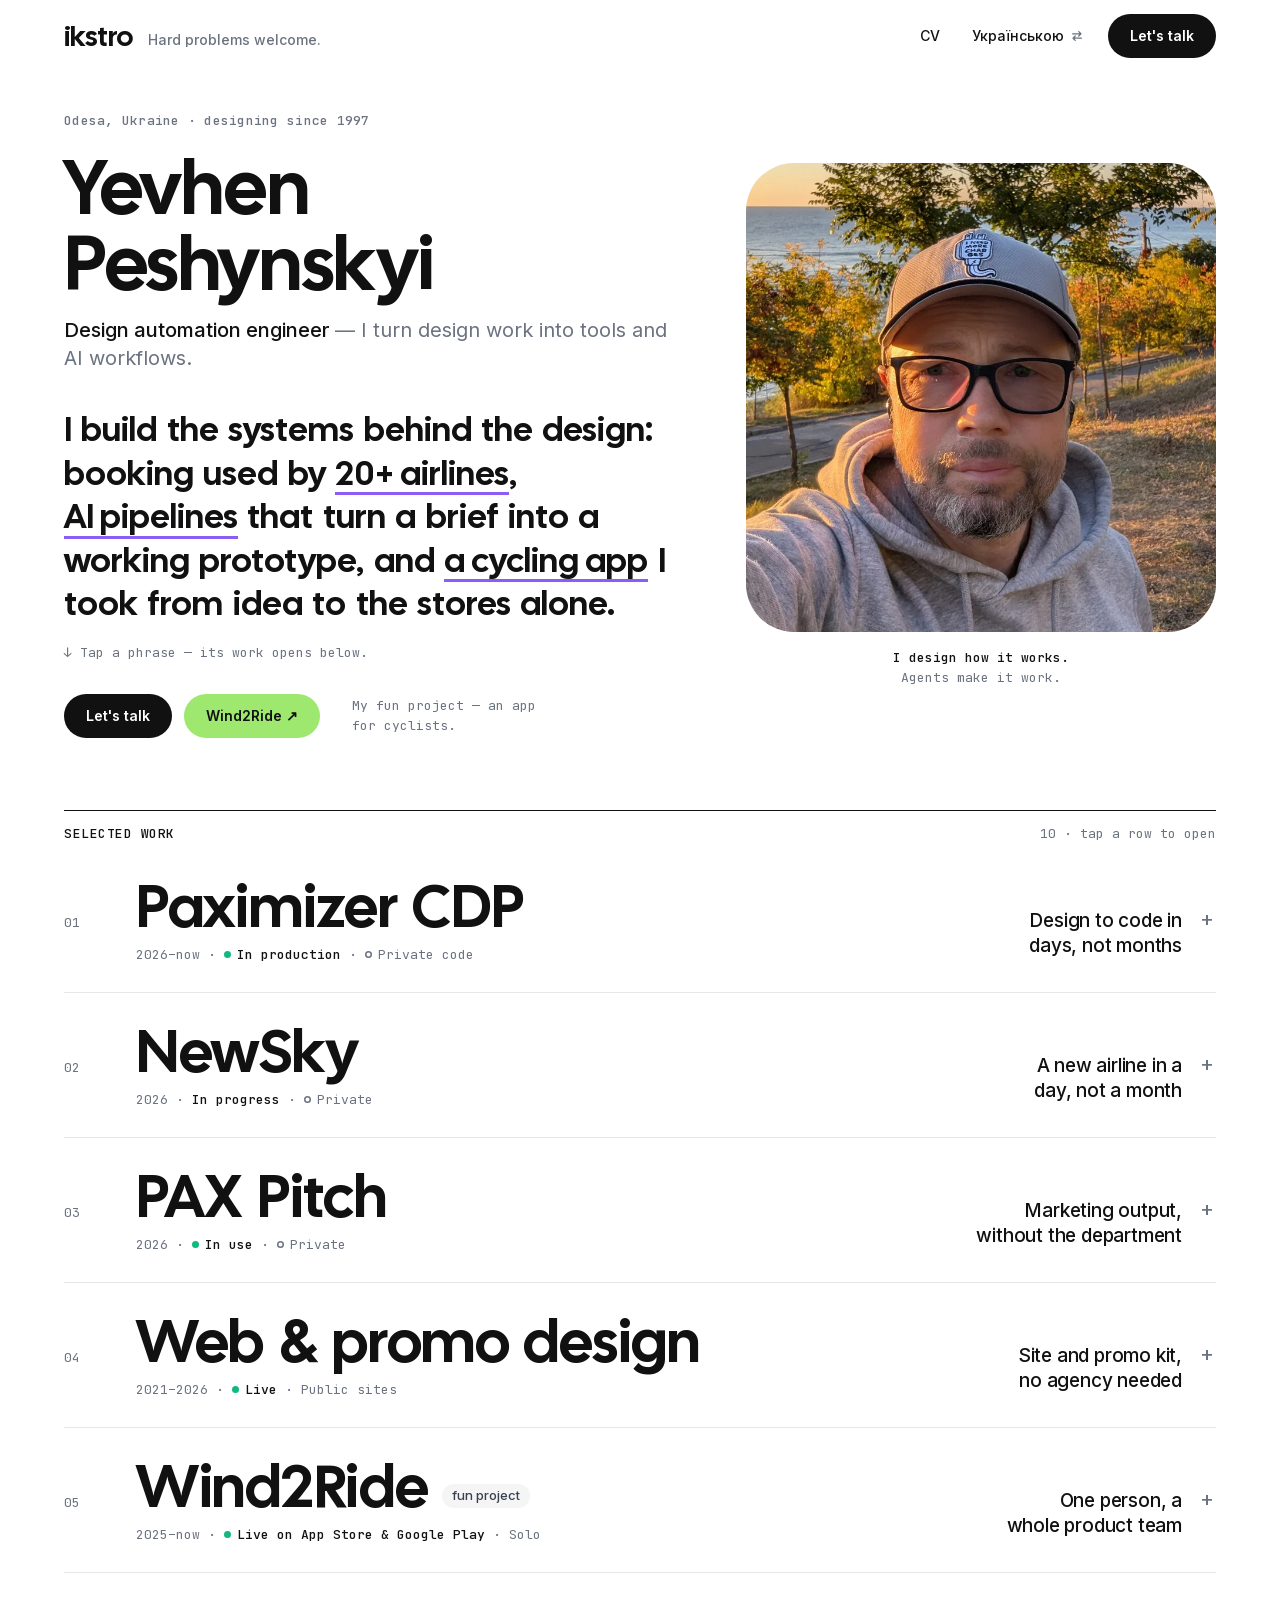
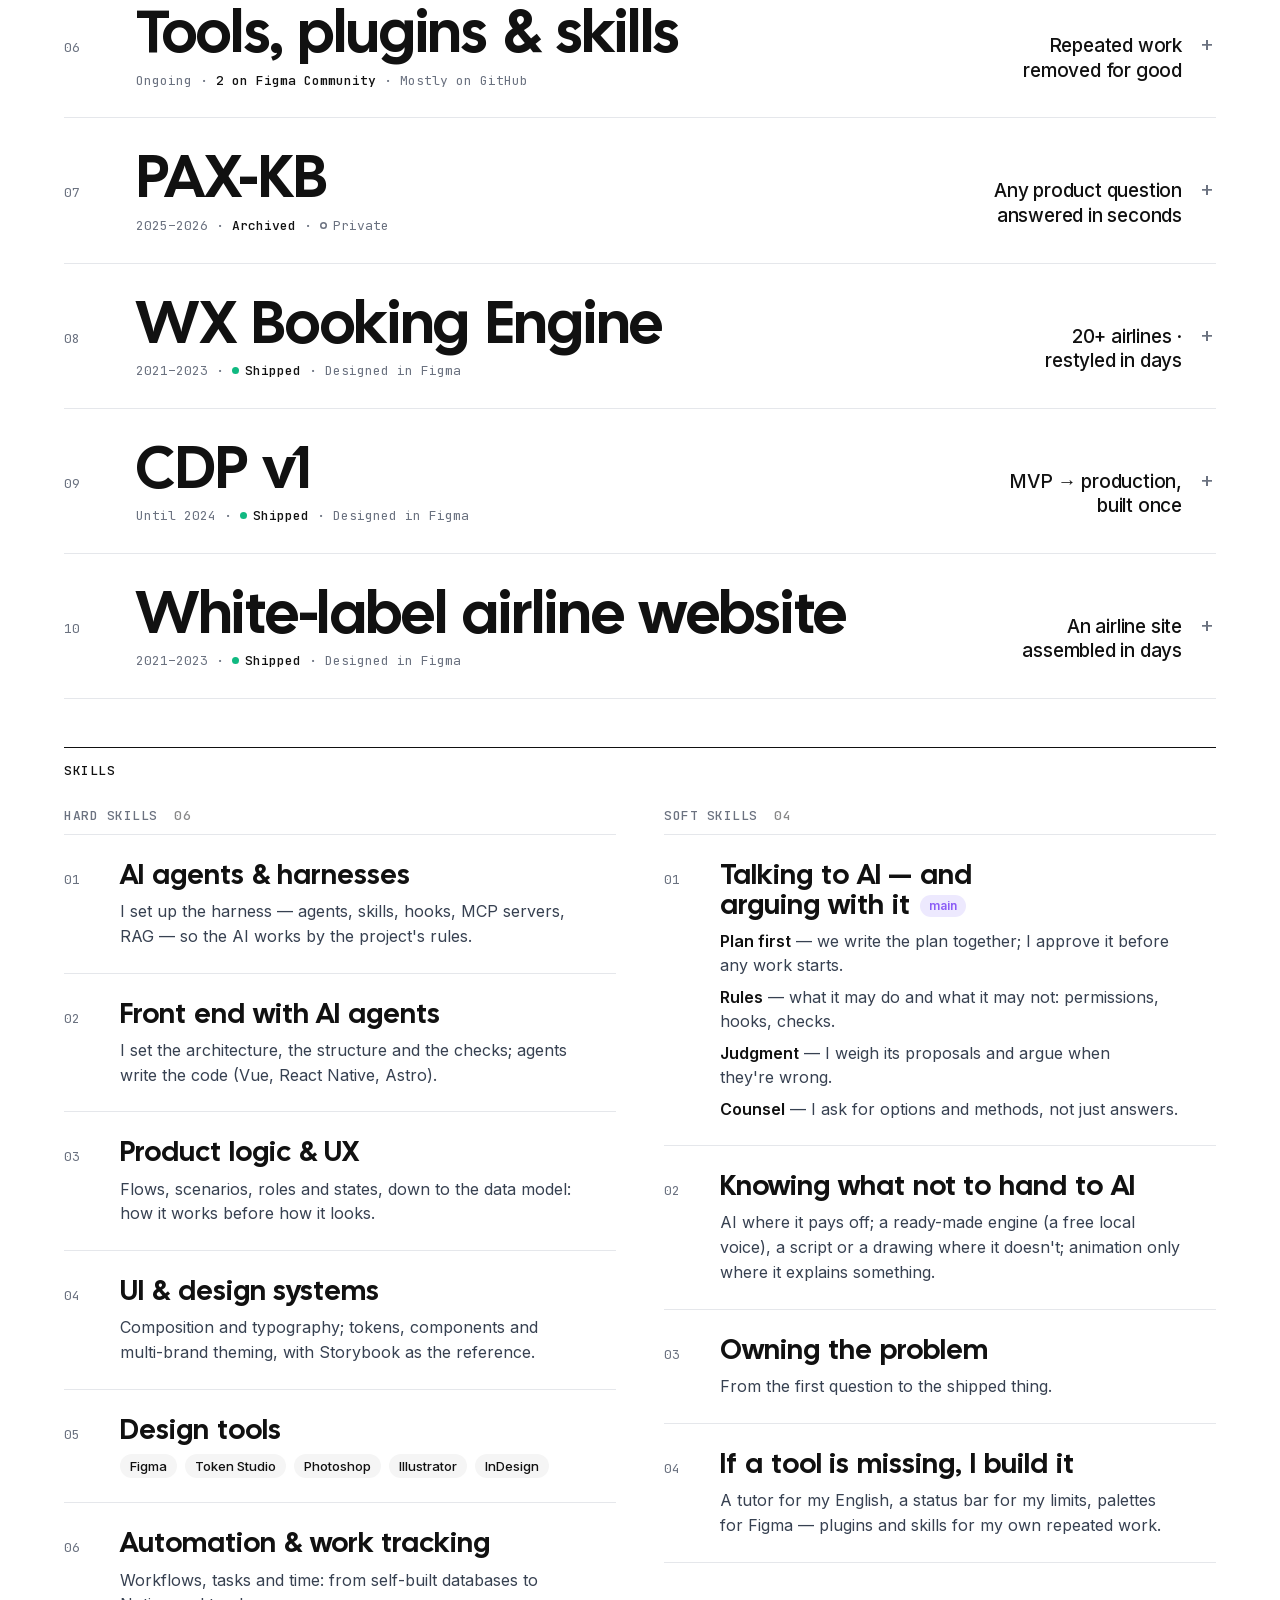
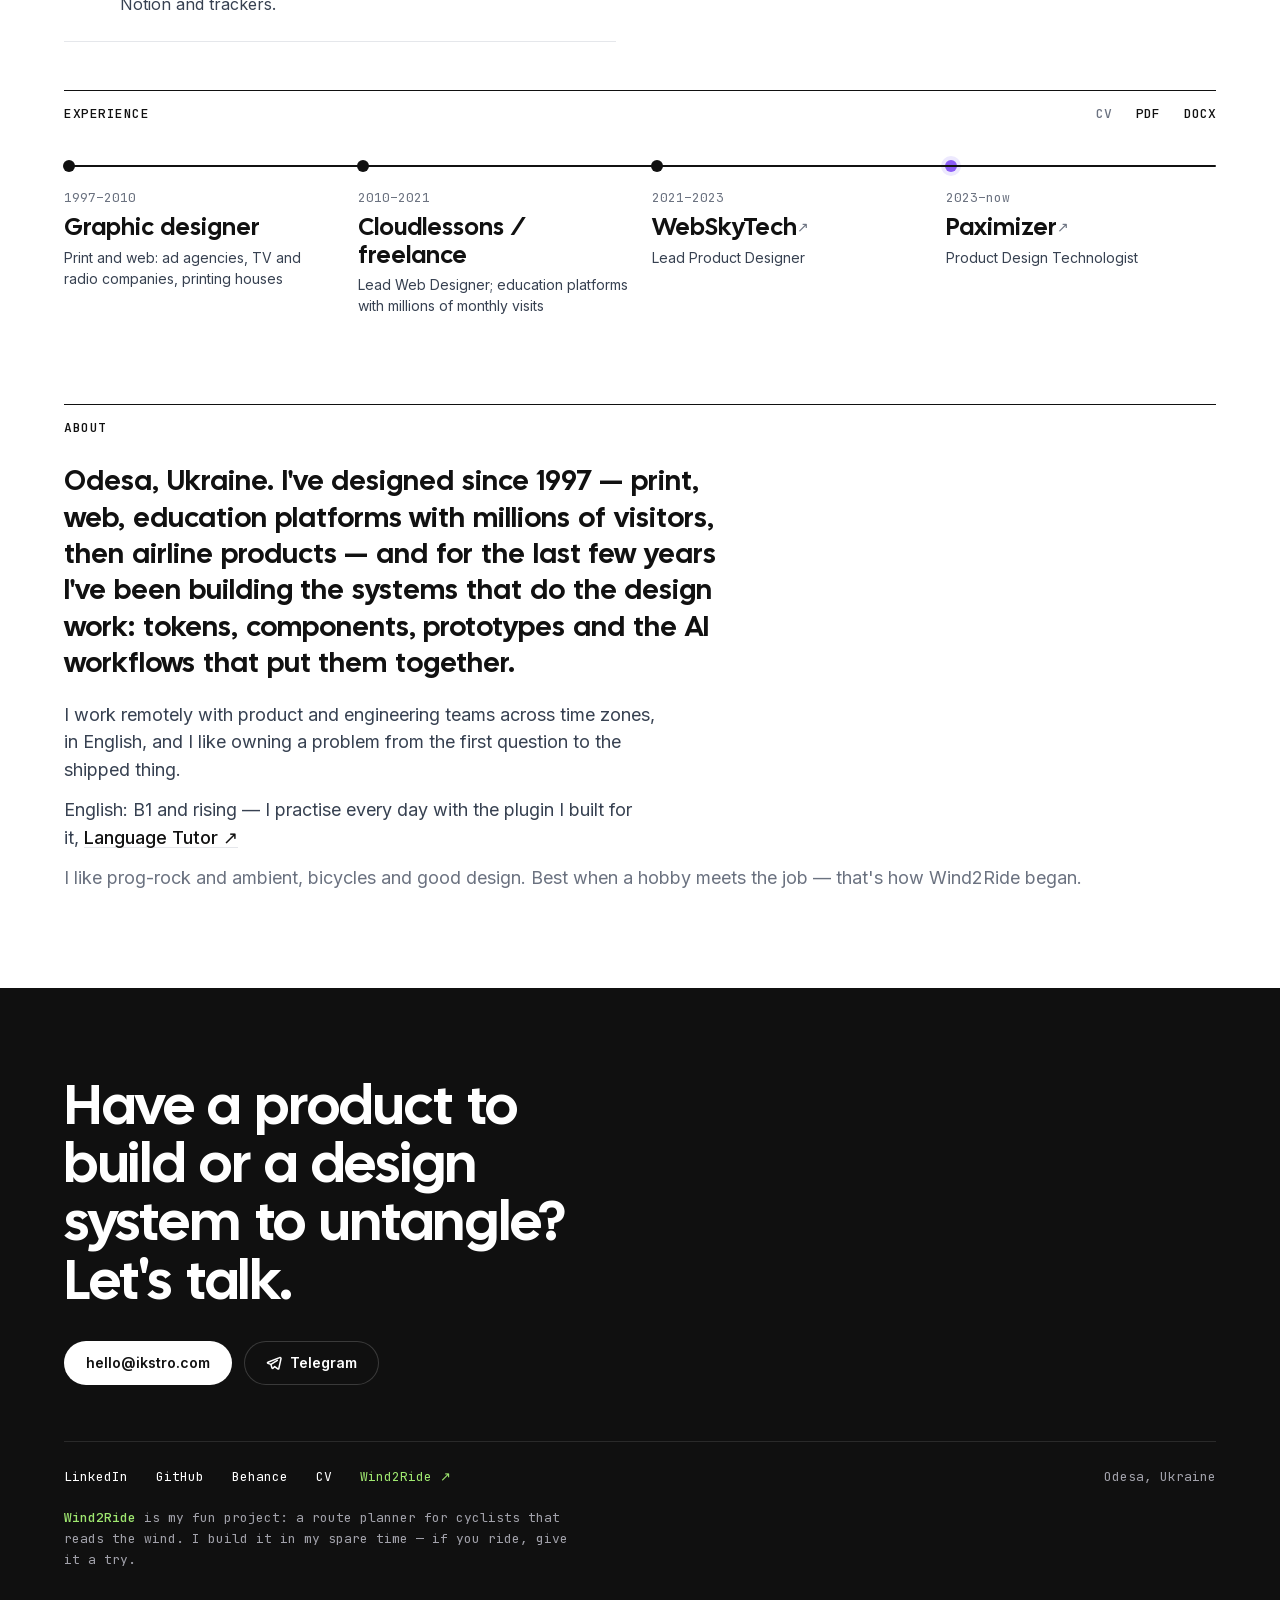
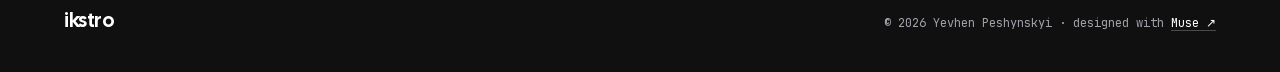
==== commit 88aa34cf: "Deploy ikstro.com" ====
--- a/index.html
+++ b/index.html
@@ -5,9 +5,9 @@
       }
     </script><style>:root{--primary:#111;--primary-active:#242424;--ink:#111;--body:#374151;--muted:#6b7280;--muted-soft:#898989;--hairline:#e5e7eb;--hairline-soft:#f3f4f6;--canvas:#fff;--surface-soft:#f8f9fa;--surface-card:#f5f5f5;--surface-strong:#e5e7eb;--surface-dark:#101010;--surface-dark-elevated:#1a1a1a;--on-primary:#fff;--on-dark:#fff;--on-dark-soft:#a1a1aa;--success:#10b981;--warning:#f59e0b;--error:#ef4444;--accent:#8b5cf6;--accent-soft:#ede9fe;--font-display:var(--font-cal), -apple-system, "Segoe UI", sans-serif;--font-body:var(--font-inter), -apple-system, BlinkMacSystemFont, "Segoe UI", Roboto, sans-serif;--font-mono:var(--font-jbmono), ui-monospace, monospace;--display-wt:400;--display-xl:64px;--display-xl-lh:1.05;--display-xl-ls:var(--ls-display-xl);--display-lg:48px;--display-lg-lh:1.1;--display-lg-ls:var(--ls-display-xl);--display-md:36px;--display-md-lh:1.15;--display-md-ls:var(--ls-display);--display-sm:28px;--display-sm-lh:1.2;--display-sm-ls:var(--ls-display);--ls-display-xl:-.005em;--ls-display:0em;--ws-display:.1em;--title-lg:22px;--title-md:18px;--title-sm:16px;--body-md:16px;--body-sm:14px;--caption:13px;--code:14px;--r-xs:4px;--r-sm:6px;--r-md:8px;--r-lg:12px;--r-xl:16px;--r-pill:9999px;--s-xxs:4px;--s-xs:8px;--s-sm:12px;--s-md:16px;--s-lg:24px;--s-xl:32px;--s-xxl:48px;--s-section:96px;--spring-card-resize:linear(0, .0429, .137, .2679, .4019, .5335, .6545, .7662, .8531, .922, .974, 1.0111, 1.0366, 1.0501, 1.0559, 1.056, 1.0519, 1.0457, 1.0383, 1.0308, 1.0235, 1.0166, 1.0111, 1.0066, 1.0031, 1.0004, .9987, .9976, .997, .9968, .9969, .9972, .9976, .998, .9985, .9988, 1);--dur-card-resize:.585s;--spring-accordion:linear(0, .0273, .0868, .1656, .2539, .345, .434, .5178, .5946, .6681, .728, .7798, .824, .8612, .892, .9174, .9379, .9543, .9673, .9774, .9852, .991, .9953, .9984, 1.0005, 1.002, 1.0028, 1.0033, 1.0035, 1.0034, 1.0033, 1.003, 1.0027, 1.0024, 1.0021, 1.0018, 1);--dur-accordion:.507s;--spring-counter:linear(0, .0619, .2002, .3767, .5611, .732, .8762, .9873, 1.0645, 1.1107, 1.1303, 1.1315, 1.1188, 1.0979, 1.0736, 1.0495, 1.028, 1.0104, .9973, .9887, .9839, .9823, .983, .9853, .9883, .9916, .9947, .9973, .9993, 1.0009, 1.0018, 1.0023, 1.0023, 1.0022, 1.0018, 1.0014, 1);--dur-counter:.755s;--ease-out:cubic-bezier(.22, 1, .36, 1)}:root:lang(uk){--font-display:var(--font-manrope), -apple-system, "Segoe UI", sans-serif;--display-wt:800;--ws-display:.02em}@media (prefers-reduced-motion:reduce){:root{--dur-card-resize:1ms;--dur-accordion:1ms;--dur-counter:1ms}*,:before,:after{transition-duration:1ms!important;animation-duration:1ms!important;animation-iteration-count:1!important}}*,:before,:after{box-sizing:border-box}html{-webkit-text-size-adjust:100%}body{background:var(--canvas);color:var(--body);font:400 var(--body-md)/1.5 var(--font-body);-webkit-font-smoothing:antialiased;margin:0}h1,h2,h3{font-family:var(--font-display);font-weight:var(--display-wt);color:var(--ink);margin:0}img{max-width:100%;display:block}a{color:inherit}.mono{font-family:var(--font-mono);font-variant-numeric:tabular-nums}.btn{border-radius:var(--r-pill);height:44px;font:600 var(--body-sm)/1 var(--font-body);background:var(--primary);color:var(--on-primary);cursor:pointer;border:0;align-items:center;gap:8px;padding:0 22px;text-decoration:none;display:inline-flex}.btn--secondary{background:var(--canvas);color:var(--ink);box-shadow:inset 0 0 0 1px var(--hairline)}.badge{border-radius:var(--r-pill);background:var(--surface-card);height:24px;color:var(--ink);font:500 var(--caption)/1 var(--font-body);align-items:center;gap:6px;padding:0 10px;display:inline-flex}html{scroll-behavior:auto}:root{--nav-h:72px}@media (width<=760px){:root{--nav-h:60px}}.wrap{max-width:1248px;margin:0 auto;padding:0 48px}.sr{clip:rect(0 0 0 0);white-space:nowrap;width:1px;height:1px;position:absolute;overflow:hidden}.btn:focus-visible,a:focus-visible,button:focus-visible{outline:2px solid var(--accent);outline-offset:2px;border-radius:4px}.btn:focus-visible,.lk:focus-visible{border-radius:var(--r-pill)}.lk{--lk-x:14px;--lk-y:8px;padding:var(--lk-y) var(--lk-x);margin:calc(-1 * var(--lk-y)) calc(-1 * var(--lk-x));border-radius:var(--r-pill);color:inherit;transition:background-color .15s var(--ease-out);-webkit-tap-highlight-color:transparent;background-color:#0000;align-items:center;text-decoration:none;display:inline-flex;position:relative}.lk:after{content:"";position:absolute;inset:-6px 0}@media (hover:hover){.lk:hover{background-color:var(--lk-ground,var(--surface-card))}}.lk:active{background-color:var(--lk-ground,var(--surface-card))}.btn{transition:background-color .15s var(--ease-out), box-shadow .15s var(--ease-out);-webkit-tap-highlight-color:transparent}@media (hover:hover){.btn:hover{background-color:var(--primary-active);box-shadow:0 1px 2px #11111114,0 6px 16px -6px #1116}.btn--secondary:hover{background-color:var(--surface-card);box-shadow:0 6px 18px -10px #11111159}}.btn:active{background-color:var(--primary-active);box-shadow:0 1px 2px #11111114,0 6px 16px -6px #1116}.btn--secondary:active{background-color:var(--surface-card);box-shadow:none}@media (prefers-reduced-motion:reduce){.lk,.btn{transition:none}}.dot{background:var(--success);vertical-align:1px;border-radius:50%;width:7px;height:7px;margin-right:6px;display:inline-block}.dot--lock{box-shadow:inset 0 0 0 1.5px var(--muted);background:0 0}@media (width<=760px){.wrap{padding:0 16px}}
 .lang[data-astro-cid-lemdd452]{height:var(--nav-item-h,36px);padding:0 var(--nav-item-x,12px);border-radius:var(--r-pill);color:var(--ink);white-space:nowrap;font:500 14px/1 var(--font-body);transition:background-color .15s var(--ease-out), color .15s var(--ease-out), height .56s var(--spring-card-resize);-webkit-tap-highlight-color:transparent;align-items:center;gap:6px;text-decoration:none;display:inline-flex}.lang__ico[data-astro-cid-lemdd452]{fill:none;width:14px;height:14px;stroke:var(--muted);stroke-width:1.5px;stroke-linecap:round;stroke-linejoin:round;transition:transform .24s var(--ease-out), stroke .15s var(--ease-out);flex:none}@media (hover:hover){.lang[data-astro-cid-lemdd452]:hover{background-color:var(--surface-card)}.lang[data-astro-cid-lemdd452]:hover .lang__ico[data-astro-cid-lemdd452]{stroke:var(--ink);transform:rotate(180deg)}}.lang[data-astro-cid-lemdd452]:active{background-color:var(--surface-card)}.lang[data-astro-cid-lemdd452]:focus-visible{outline:2px solid var(--accent);outline-offset:2px}.lang__short[data-astro-cid-lemdd452]{display:none}@media (width<=420px){.lang__name[data-astro-cid-lemdd452]{display:none}.lang__short[data-astro-cid-lemdd452]{display:inline}}@media (width<=380px){.lang[data-astro-cid-lemdd452]{gap:4px}}@media (prefers-reduced-motion:reduce){.lang[data-astro-cid-lemdd452],.lang__ico[data-astro-cid-lemdd452]{transition:none}.lang[data-astro-cid-lemdd452]:hover .lang__ico[data-astro-cid-lemdd452]{transform:none}}.navbar[data-astro-cid-wpvy4v7s]{z-index:50;height:var(--nav-h);pointer-events:none;position:sticky;top:0}.nav[data-astro-cid-wpvy4v7s]{--nav-item-h:44px;--nav-item-x:14px;pointer-events:auto;height:var(--nav-h);border-radius:var(--r-pill);transition:max-width .56s var(--spring-card-resize), height .56s var(--spring-card-resize), margin-top .56s var(--spring-card-resize), padding .56s var(--spring-card-resize), background-color .24s var(--ease-out), box-shadow .24s var(--ease-out), transform .3s var(--ease-out);background-color:#fff0;justify-content:space-between;align-items:center;gap:16px;margin-top:0;display:flex;box-shadow:0 0 0 1px #1110,0 12px 32px -16px #1110}.nav__item[data-astro-cid-wpvy4v7s]{height:var(--nav-item-h);padding:0 var(--nav-item-x);border-radius:var(--r-pill);color:var(--ink);white-space:nowrap;transition:background-color .15s var(--ease-out), height .56s var(--spring-card-resize), font-size .56s var(--spring-card-resize), margin .56s var(--spring-card-resize);-webkit-tap-highlight-color:transparent;align-items:center;text-decoration:none;display:inline-flex}@media (hover:hover){.nav__item[data-astro-cid-wpvy4v7s]:hover{background-color:var(--surface-card)}}.nav__item[data-astro-cid-wpvy4v7s]:active,.nav__cv[data-astro-cid-wpvy4v7s][aria-current=page]{background-color:var(--surface-card)}.nav__item[data-astro-cid-wpvy4v7s]:focus-visible{outline:2px solid var(--accent);outline-offset:2px}.wordmark[data-astro-cid-wpvy4v7s]{margin-left:calc(-1 * var(--nav-item-x));font:var(--display-wt) 28px/1 var(--font-display);letter-spacing:-.6px}.nav__cv[data-astro-cid-wpvy4v7s]{font:500 14px/1 var(--font-body)}.nav__btn[data-astro-cid-wpvy4v7s]{height:var(--nav-item-h);transition:height .56s var(--spring-card-resize), background-color .15s var(--ease-out), box-shadow .15s var(--ease-out)}.nav__start[data-astro-cid-wpvy4v7s]{align-items:baseline;gap:2px;min-width:0;display:flex}.nav__note[data-astro-cid-wpvy4v7s]{opacity:1;max-width:260px;font:500 var(--body-sm)/1 var(--font-body);color:var(--muted);white-space:nowrap;transition:max-width .56s var(--spring-card-resize), opacity .2s var(--ease-out);margin:0;position:relative;top:-1px;overflow:hidden}.nav__end[data-astro-cid-wpvy4v7s]{align-items:center;gap:4px;display:flex}.nav__end[data-astro-cid-wpvy4v7s] .nav__btn[data-astro-cid-wpvy4v7s]{margin-left:6px}.navbar[data-astro-cid-wpvy4v7s][data-island] .nav[data-astro-cid-wpvy4v7s]{--nav-item-h:40px;backdrop-filter:saturate(1.4)blur(14px);background-color:#ffffffe6;border-radius:0 0 28px 28px;max-width:600px;height:56px;padding:0 8px;box-shadow:0 10px 30px -14px #11111159}.navbar[data-astro-cid-wpvy4v7s][data-island] .wordmark[data-astro-cid-wpvy4v7s]{margin-left:0;font-size:24px}.navbar[data-astro-cid-wpvy4v7s][data-island] .nav__note[data-astro-cid-wpvy4v7s]{opacity:0;max-width:0}@media (width<=760px){.nav[data-astro-cid-wpvy4v7s]{--nav-item-h:38px;--nav-item-x:12px}.wordmark[data-astro-cid-wpvy4v7s]{font-size:26px}.nav__note[data-astro-cid-wpvy4v7s]{font-size:13px}.nav__end[data-astro-cid-wpvy4v7s] .nav__btn[data-astro-cid-wpvy4v7s]{margin-left:4px;padding:0 16px}.navbar[data-astro-cid-wpvy4v7s][data-island] .nav[data-astro-cid-wpvy4v7s]{--nav-item-h:36px;border-radius:0 0 26px 26px;max-width:calc(100% - 16px);height:52px;padding:0 8px}.navbar[data-astro-cid-wpvy4v7s][data-island] .wordmark[data-astro-cid-wpvy4v7s]{font-size:22px}}@media (width<=600px){.nav__note[data-astro-cid-wpvy4v7s]{display:none}}@media (width<=380px){.nav[data-astro-cid-wpvy4v7s]{--nav-item-x:9px;gap:4px}.wordmark[data-astro-cid-wpvy4v7s]{font-size:22px}.nav__end[data-astro-cid-wpvy4v7s]{gap:0}.nav__end[data-astro-cid-wpvy4v7s] .nav__btn[data-astro-cid-wpvy4v7s]{padding:0 12px}.navbar[data-astro-cid-wpvy4v7s][data-island] .nav[data-astro-cid-wpvy4v7s]{padding:0 6px}}@media (prefers-reduced-motion:reduce){.nav[data-astro-cid-wpvy4v7s],.nav__item[data-astro-cid-wpvy4v7s],.nav__note[data-astro-cid-wpvy4v7s],.nav__btn[data-astro-cid-wpvy4v7s]{transition:none}}@media print{.navbar[data-astro-cid-wpvy4v7s]{display:none}}
-.btn--w2r[data-astro-cid-et5hucrw]{--w2r:#9fe870;--w2r-dark:#8fd860;background:var(--w2r);color:var(--ink);transition:background-color .15s var(--ease-out), box-shadow .22s var(--ease-out)}.w2r-arrow[data-astro-cid-et5hucrw]{margin-left:-4px}@media (hover:hover){.btn--w2r[data-astro-cid-et5hucrw]:hover{background-color:var(--w2r-dark);box-shadow:0 0 0 4px #9fe87052,0 10px 28px -10px #6ebe46e6}}.btn--w2r[data-astro-cid-et5hucrw]:active{background-color:var(--w2r-dark);box-shadow:0 0 0 4px #9fe87052}@media (prefers-reduced-motion:reduce){.btn--w2r[data-astro-cid-et5hucrw]{transition:none}}.hero[data-astro-cid-ge2uvauf]{grid-template-columns:4fr 3fr;align-items:center;gap:56px;padding-block:40px 72px;display:grid}.kicker[data-astro-cid-ge2uvauf]{font:500 var(--caption)/1.4 var(--font-mono);color:var(--muted);letter-spacing:.02em;margin:0 0 20px}h1[data-astro-cid-ge2uvauf]{letter-spacing:var(--ls-display-xl);word-spacing:var(--ws-display);font-size:76px;line-height:1}.role[data-astro-cid-ge2uvauf]{font:500 20px/1.4 var(--font-body);color:var(--ink);margin:14px 0 0}.role[data-astro-cid-ge2uvauf] span[data-astro-cid-ge2uvauf]{color:var(--muted);font-weight:400}.promise[data-astro-cid-ge2uvauf]{font:var(--display-wt) 34px/1.28 var(--font-display);letter-spacing:var(--ls-display);word-spacing:var(--ws-display);color:var(--ink);text-wrap:pretty;max-width:640px;margin:36px 0 0}.door[data-astro-cid-ge2uvauf]{font:inherit;letter-spacing:inherit;color:var(--ink);cursor:pointer;background:0 0;background-image:linear-gradient(var(--accent), var(--accent));white-space:nowrap;transition:background-size var(--dur-accordion) var(--spring-accordion), transform var(--dur-counter) var(--spring-counter);background-position:0 100%;background-repeat:no-repeat;background-size:100% 3px;border:0;margin:0;padding:0 0 3px;line-height:1.1;display:inline-block}@media (hover:hover){.door[data-astro-cid-ge2uvauf]:hover{animation:.54s both door-redraw}}@keyframes door-redraw{0%{background-position:100% 100%;background-size:100% 3px;animation-timing-function:cubic-bezier(.55,0,1,.45)}40%{background-position:100% 100%;background-size:0 3px}40.01%{animation-timing-function:var(--ease-out);background-position:0 100%;background-size:0 3px}to{background-position:0 100%;background-size:100% 3px}}.door[data-astro-cid-ge2uvauf]:focus-visible{outline:2px solid var(--accent);outline-offset:2px;border-radius:4px}.door[data-astro-cid-ge2uvauf]:active{transform:translateY(2px)}.door[data-astro-cid-ge2uvauf].is-pressed{color:var(--on-primary);background-size:100% 100%;animation:none}.door[data-astro-cid-ge2uvauf] .n[data-astro-cid-ge2uvauf]{font-variant-numeric:tabular-nums;min-width:1ch;display:inline-block}.hint[data-astro-cid-ge2uvauf]{font:400 var(--caption)/1.4 var(--font-mono);color:var(--muted);align-items:center;gap:8px;margin:18px 0 0;display:flex}.hint[data-astro-cid-ge2uvauf] i[data-astro-cid-ge2uvauf]{animation:nudge 2.4s var(--ease-out) 1.6s 2;font-style:normal;display:inline-block}@keyframes nudge{0%,to{transform:translateY(0)}40%{transform:translateY(4px)}}.ctas[data-astro-cid-ge2uvauf]{flex-wrap:wrap;align-items:center;gap:12px 32px;margin-top:32px;display:flex}.ctas__btns[data-astro-cid-ge2uvauf]{flex-wrap:wrap;gap:12px;display:flex}.ctas__note[data-astro-cid-ge2uvauf]{max-width:36ch;font:400 var(--caption)/1.5 var(--font-mono);color:var(--muted);text-wrap:pretty;margin:0}.photo[data-astro-cid-ge2uvauf]{margin:0}.photo[data-astro-cid-ge2uvauf] img[data-astro-cid-ge2uvauf]{aspect-ratio:1;object-fit:cover;object-position:50% 35%;background:var(--surface-card);border-radius:48px;width:100%;height:auto}.photo[data-astro-cid-ge2uvauf] figcaption[data-astro-cid-ge2uvauf]{font:400 var(--caption)/1.5 var(--font-mono);color:var(--muted);text-align:center;margin:16px 0 0}.photo[data-astro-cid-ge2uvauf] figcaption[data-astro-cid-ge2uvauf] span[data-astro-cid-ge2uvauf]{display:block}.photo[data-astro-cid-ge2uvauf] figcaption[data-astro-cid-ge2uvauf] span[data-astro-cid-ge2uvauf]:first-child{color:var(--ink);font-weight:500}.breathe [data-astro-cid-ge2uvauf]:is(.hero__lead,.ctas,.photo img,.photo figcaption){opacity:0;transform:translateY(10px)}.in [data-astro-cid-ge2uvauf]:is(.hero__lead,.ctas,.photo img,.photo figcaption){transition:opacity .5s var(--ease-out), transform .7s var(--spring-accordion)}.in [data-astro-cid-ge2uvauf]:is(.photo img,.photo figcaption){transition-delay:.12s}@media (width<=760px){.hero[data-astro-cid-ge2uvauf]{--ph:clamp(136px, 34vw, 168px);grid-template-columns:1fr var(--ph);align-items:start;gap:0 16px;padding-block:20px 48px}:root:lang(uk) .hero[data-astro-cid-ge2uvauf]{--ph:clamp(128px, 32vw, 160px)}.hero__text[data-astro-cid-ge2uvauf],.hero__lead[data-astro-cid-ge2uvauf],.photo[data-astro-cid-ge2uvauf]{display:contents}.kicker[data-astro-cid-ge2uvauf]{grid-area:1/1/auto/-1;margin-bottom:14px}h1[data-astro-cid-ge2uvauf]{grid-area:2/1;align-self:center;font-size:44px}:root:lang(uk) h1[data-astro-cid-ge2uvauf]{font-size:36px}.photo[data-astro-cid-ge2uvauf] img[data-astro-cid-ge2uvauf]{border-radius:20px;grid-area:2/2}.role[data-astro-cid-ge2uvauf]{grid-area:3/1/auto/-1;font-size:17px}.photo[data-astro-cid-ge2uvauf] figcaption[data-astro-cid-ge2uvauf]{text-align:left;grid-area:4/1/auto/-1;margin-top:8px}.promise[data-astro-cid-ge2uvauf]{grid-area:5/1/auto/-1;margin-top:24px;font-size:26px}.hint[data-astro-cid-ge2uvauf]{grid-area:6/1/auto/-1}.ctas[data-astro-cid-ge2uvauf]{grid-area:7/1/auto/-1;gap:4px 24px;margin-top:32px}}@media (width<=380px){.hero[data-astro-cid-ge2uvauf]{--ph:120px}h1[data-astro-cid-ge2uvauf]{font-size:40px}:root:lang(uk) .hero[data-astro-cid-ge2uvauf]{--ph:112px}:root:lang(uk) h1[data-astro-cid-ge2uvauf]{font-size:33px}}@media (prefers-reduced-motion:reduce){.breathe [data-astro-cid-ge2uvauf]:is(.hero__lead,.ctas,.photo img,.photo figcaption){opacity:1;transform:none}.hint[data-astro-cid-ge2uvauf] i[data-astro-cid-ge2uvauf]{animation:none}}.row[data-astro-cid-5wtiit4t]{border-bottom:1px solid var(--hairline);scroll-margin-top:calc(var(--nav-h) + 12px)}.row__h[data-astro-cid-5wtiit4t]{font:inherit;margin:0}.row__btn[data-astro-cid-5wtiit4t]{cursor:pointer;text-align:left;width:100%;color:inherit;font:inherit;transition:padding var(--dur-card-resize) var(--spring-card-resize);background:0 0;border:0;grid-template-columns:56px minmax(0,1fr) minmax(0,24ch) 18px;align-items:baseline;column-gap:16px;padding:28px 0;display:grid}.row__idx[data-astro-cid-5wtiit4t]{font:400 var(--caption)/1 var(--font-mono);color:var(--muted)}.row__title[data-astro-cid-5wtiit4t]{transform-origin:0 70%;transition:transform var(--dur-card-resize) var(--spring-card-resize);display:block}.row__name[data-astro-cid-5wtiit4t]{font:var(--display-wt) 60px/1.02 var(--font-display);letter-spacing:var(--ls-display-xl);word-spacing:var(--ws-display);color:var(--ink);display:block}.row__kicker[data-astro-cid-5wtiit4t]{vertical-align:.55em;font:500 var(--caption)/1 var(--font-mono);letter-spacing:.02em;word-spacing:normal;color:var(--muted);text-transform:uppercase;margin-right:14px;display:inline-block}.row__tag[data-astro-cid-5wtiit4t]{vertical-align:.55em;border-radius:var(--r-pill);background:var(--surface-card);height:24px;font:500 var(--caption)/1 var(--font-body);letter-spacing:0;word-spacing:normal;color:var(--body);white-space:nowrap;align-items:center;margin-left:14px;padding:0 10px;display:inline-flex}.row__meta[data-astro-cid-5wtiit4t]{font:400 var(--caption)/1.3 var(--font-mono);color:var(--muted);margin-top:10px;display:block}.row__meta[data-astro-cid-5wtiit4t] b[data-astro-cid-5wtiit4t]{color:var(--ink);font-weight:500}.row__hl[data-astro-cid-5wtiit4t]{font:500 19px/1.3 var(--font-body);letter-spacing:-.2px;color:var(--ink);text-align:right;text-wrap:balance;transform-origin:100% 70%;max-width:24ch;transition:transform var(--dur-card-resize) var(--spring-card-resize);justify-self:end}.row__sign[data-astro-cid-5wtiit4t]{width:18px;font:400 22px/1 var(--font-mono);color:var(--muted);text-align:center;transition:transform var(--dur-accordion) var(--spring-accordion);display:inline-block}.row[data-astro-cid-5wtiit4t].is-open .row__sign[data-astro-cid-5wtiit4t]{color:var(--ink);transform:rotate(45deg)}.row__t[data-astro-cid-5wtiit4t]{background:linear-gradient(var(--accent), var(--accent)) no-repeat 0 calc(100% - .14em) / 0 3px;-webkit-box-decoration-break:clone;box-decoration-break:clone;transition:background-size .32s var(--ease-out)}@media (hover:hover){.row__btn[data-astro-cid-5wtiit4t]:hover .row__t[data-astro-cid-5wtiit4t]{background-size:100% 3px}.row[data-astro-cid-5wtiit4t]:not(.is-open) .row__btn[data-astro-cid-5wtiit4t]:hover .row__sign[data-astro-cid-5wtiit4t]{color:var(--ink);transform:rotate(90deg)}}.row__btn[data-astro-cid-5wtiit4t]:focus-visible .row__t[data-astro-cid-5wtiit4t]{background-size:100% 3px}.stack.has-open .row[data-astro-cid-5wtiit4t]:not(.is-open) .row__btn[data-astro-cid-5wtiit4t]{padding:14px 0}.stack.has-open .row[data-astro-cid-5wtiit4t]:not(.is-open) .row__title[data-astro-cid-5wtiit4t],.stack.has-open .row[data-astro-cid-5wtiit4t]:not(.is-open) .row__hl[data-astro-cid-5wtiit4t]{transform:scale(.94)}.row__panel[data-astro-cid-5wtiit4t]{transition:grid-template-rows var(--dur-card-resize) var(--spring-card-resize);grid-template-rows:0fr;display:grid}.row[data-astro-cid-5wtiit4t].is-open .row__panel[data-astro-cid-5wtiit4t]{grid-template-rows:1fr}.row__inner[data-astro-cid-5wtiit4t]{min-height:0;overflow:hidden}.row__body[data-astro-cid-5wtiit4t]{grid-template-columns:minmax(0,1fr);gap:32px;padding:4px 0 48px;display:grid}.row__body[data-astro-cid-5wtiit4t]>[data-astro-cid-5wtiit4t]{opacity:0;transition:opacity .26s var(--ease-out), transform var(--dur-accordion) var(--spring-accordion);transform:translateY(14px)}.row[data-astro-cid-5wtiit4t].is-open .row__body[data-astro-cid-5wtiit4t]>[data-astro-cid-5wtiit4t]{opacity:1;transition-delay:.12s;transform:none}.row[data-astro-cid-5wtiit4t].is-open .row__body[data-astro-cid-5wtiit4t]>[data-astro-cid-5wtiit4t]:nth-child(2){transition-delay:.2s}.row__info[data-astro-cid-5wtiit4t]{grid-template-columns:minmax(0,1fr);gap:28px;min-width:0;display:grid}.row__text[data-astro-cid-5wtiit4t],.row__side[data-astro-cid-5wtiit4t]{min-width:0}.row__role[data-astro-cid-5wtiit4t]{font:500 var(--caption)/1.4 var(--font-mono);color:var(--ink);letter-spacing:.01em;margin:0 0 12px}.row__msg[data-astro-cid-5wtiit4t]{font:400 var(--body-md)/1.6 var(--font-body);color:var(--body);max-width:48ch;margin:0}.row__more[data-astro-cid-5wtiit4t]{font:400 var(--body-sm)/1.5 var(--font-body);color:var(--body);margin-top:18px}.row__more[data-astro-cid-5wtiit4t] ul{margin:0;padding:0;list-style:none}.row__more[data-astro-cid-5wtiit4t] li{border-top:1px solid var(--hairline);padding:10px 0}.row__more[data-astro-cid-5wtiit4t] li:last-child{border-bottom:1px solid var(--hairline)}.row__more[data-astro-cid-5wtiit4t] strong{color:var(--ink);font-weight:600}.row__more[data-astro-cid-5wtiit4t] a{font:500 12px/1 var(--font-mono);color:var(--ink);text-decoration:underline;text-decoration-color:var(--hairline);text-underline-offset:3px;border-radius:var(--r-pill);transition:background-color .15s var(--ease-out);margin:-4px -8px -4px -2px;padding:4px 8px;display:inline-block}@media (hover:hover){.row__more[data-astro-cid-5wtiit4t] a:hover{background-color:var(--surface-card)}}.row__more[data-astro-cid-5wtiit4t] a:active{background-color:var(--surface-card)}.row__more[data-astro-cid-5wtiit4t] a:focus-visible{border-radius:var(--r-pill)}.row__stack[data-astro-cid-5wtiit4t]{font:400 12px/1.6 var(--font-mono);color:var(--muted);max-width:56ch;margin:0}.row__stack[data-astro-cid-5wtiit4t] span[data-astro-cid-5wtiit4t]{color:var(--ink);margin-right:4px;font-weight:500}.figs[data-astro-cid-5wtiit4t]{grid-template-columns:repeat(2,minmax(0,max-content));place-content:start;gap:24px 36px;margin:0;display:grid}.figs--3[data-astro-cid-5wtiit4t]{grid-template-columns:repeat(3,minmax(0,max-content))}.fig[data-astro-cid-5wtiit4t] dt[data-astro-cid-5wtiit4t]{font:500 36px/1 var(--font-mono);letter-spacing:-.06em;color:var(--ink);white-space:nowrap}.fig[data-astro-cid-5wtiit4t] dd[data-astro-cid-5wtiit4t]{font:400 var(--caption)/1.35 var(--font-body);color:var(--muted);max-width:20ch;margin:8px 0 0}.pills[data-astro-cid-5wtiit4t]{flex-wrap:wrap;gap:8px;margin-top:20px;display:flex}.pills[data-astro-cid-5wtiit4t] .btn[data-astro-cid-5wtiit4t]{height:40px;padding:0 18px}.breathe .row[data-astro-cid-5wtiit4t]{opacity:0;transform:translateY(18px)}.breathe .row[data-astro-cid-5wtiit4t] .row__name[data-astro-cid-5wtiit4t]{letter-spacing:.01em}.in .row[data-astro-cid-5wtiit4t]{transition:opacity .42s var(--ease-out) calc(var(--i) * 90ms), transform .64s var(--spring-accordion) calc(var(--i) * 90ms)}.in .row[data-astro-cid-5wtiit4t] .row__name[data-astro-cid-5wtiit4t]{transition:letter-spacing .7s var(--ease-out) calc(var(--i) * 90ms)}@media (width>=761px){.row__info[data-astro-cid-5wtiit4t]{grid-template-columns:minmax(0,3fr) minmax(0,2fr);column-gap:48px}.row__text[data-astro-cid-5wtiit4t]{grid-row:span 2}.figs--3[data-astro-cid-5wtiit4t]{grid-template-columns:repeat(2,minmax(0,max-content))}}@media (width>=1200px){.row__info[data-astro-cid-5wtiit4t]{grid-template-columns:minmax(0,5fr) minmax(0,3fr) minmax(0,3fr);column-gap:40px;max-width:1080px}.row__text[data-astro-cid-5wtiit4t]{grid-row:auto}.figs[data-astro-cid-5wtiit4t],.figs--3[data-astro-cid-5wtiit4t]{grid-template-columns:repeat(2,minmax(0,max-content));gap:20px 28px}.fig[data-astro-cid-5wtiit4t] dt[data-astro-cid-5wtiit4t]{font-size:32px}}@media (width>=1248px){.row__body[data-astro-cid-5wtiit4t]{padding-left:72px}}@media (width<=760px){.row__btn[data-astro-cid-5wtiit4t]{grid-template-columns:minmax(0,1fr);padding:22px 0;position:relative}.row__idx[data-astro-cid-5wtiit4t]{display:none}.row__title[data-astro-cid-5wtiit4t]{padding-right:28px}.row__name[data-astro-cid-5wtiit4t]{font-size:32px}.row__kicker[data-astro-cid-5wtiit4t]{vertical-align:0;margin:0 0 8px;font-size:11px;display:block}.row__tag[data-astro-cid-5wtiit4t]{vertical-align:.3em;height:22px;margin-left:10px;padding:0 8px;font-size:12px}.row__hl[data-astro-cid-5wtiit4t]{text-align:left;transform-origin:0;grid-column:1;justify-self:start;max-width:34ch;margin-top:10px;padding-right:28px;font-size:15.5px}.row__sign[data-astro-cid-5wtiit4t]{position:absolute;top:26px;right:0}.stack.has-open .row[data-astro-cid-5wtiit4t]:not(.is-open) .row__btn[data-astro-cid-5wtiit4t]{padding:12px 0}.row__inner[data-astro-cid-5wtiit4t]{margin-inline:-16px;padding-inline:16px}.row__body[data-astro-cid-5wtiit4t]{gap:28px;padding:4px 0 36px}.figs[data-astro-cid-5wtiit4t],.figs--3[data-astro-cid-5wtiit4t]{grid-template-columns:repeat(2,minmax(0,1fr));gap:18px}.fig[data-astro-cid-5wtiit4t] dt[data-astro-cid-5wtiit4t]{font-size:28px}}@media (prefers-reduced-motion:reduce){.breathe .row[data-astro-cid-5wtiit4t]{opacity:1;transform:none}.row__t[data-astro-cid-5wtiit4t]{transition:none}}.stack-head[data-astro-cid-twddu2jb]{border-top:1px solid var(--ink);justify-content:space-between;align-items:baseline;padding:16px 0 8px;display:flex}.stack-head[data-astro-cid-twddu2jb] h2[data-astro-cid-twddu2jb]{font:500 var(--caption)/1 var(--font-mono);color:var(--ink);letter-spacing:.04em;text-transform:uppercase}.stack-head[data-astro-cid-twddu2jb] p[data-astro-cid-twddu2jb]{font:400 var(--caption)/1 var(--font-mono);color:var(--muted);margin:0}.stack[data-astro-cid-twddu2jb]{margin:0;padding:0 0 96px;list-style:none}.skills[data-astro-cid-2zwc476k]{margin-top:-48px;padding-bottom:96px}h2[data-astro-cid-2zwc476k]{font:500 var(--caption)/1 var(--font-mono);color:var(--ink);letter-spacing:.04em;text-transform:uppercase;border-top:1px solid var(--ink);margin:0 0 32px;padding:16px 0 0}.skills__group[data-astro-cid-2zwc476k]+.skills__group[data-astro-cid-2zwc476k]{margin-top:48px}.skills__label[data-astro-cid-2zwc476k]{border-bottom:1px solid var(--hairline);font:500 var(--caption)/1 var(--font-mono);letter-spacing:.04em;text-transform:uppercase;color:var(--muted);margin:0;padding-bottom:12px}.skills__label[data-astro-cid-2zwc476k] span[data-astro-cid-2zwc476k]{color:var(--muted-soft);margin-left:8px}.skills__list[data-astro-cid-2zwc476k]{margin:0;padding:0;list-style:none}.skill[data-astro-cid-2zwc476k]{border-bottom:1px solid var(--hairline);grid-template-columns:56px minmax(0,1fr) minmax(0,42ch);align-items:baseline;column-gap:16px;padding:24px 0;display:grid}.skill__idx[data-astro-cid-2zwc476k]{font:400 var(--caption)/1 var(--font-mono);color:var(--muted)}.skill__name[data-astro-cid-2zwc476k]{font:var(--display-wt) 32px/1.08 var(--font-display);letter-spacing:var(--ls-display);word-spacing:var(--ws-display);color:var(--ink);text-wrap:balance;margin:0}.skill__text[data-astro-cid-2zwc476k] p[data-astro-cid-2zwc476k]{font:400 var(--body-md)/1.55 var(--font-body);color:var(--body);text-wrap:pretty;margin:0}.skill__tools[data-astro-cid-2zwc476k]{flex-wrap:wrap;gap:8px;margin:0;padding:0;list-style:none;display:flex}.skill__main[data-astro-cid-2zwc476k]{vertical-align:.3em;border-radius:var(--r-pill);background:var(--accent-soft);height:22px;color:var(--accent);font:600 12px/1 var(--font-body);letter-spacing:0;white-space:nowrap;align-items:center;margin-left:10px;padding:0 9px;display:inline-flex}.skill__points[data-astro-cid-2zwc476k]{gap:8px;margin:0;padding:0;list-style:none;display:grid}.skill__points[data-astro-cid-2zwc476k] li[data-astro-cid-2zwc476k]{font:400 var(--body-md)/1.5 var(--font-body);color:var(--body);text-wrap:pretty}.skill__points[data-astro-cid-2zwc476k] b[data-astro-cid-2zwc476k]{color:var(--ink);font-weight:600}@media (width>=1200px){.skills__cols[data-astro-cid-2zwc476k]{grid-template-columns:repeat(2,minmax(0,1fr));align-items:start;column-gap:48px;display:grid}.skills__group[data-astro-cid-2zwc476k]+.skills__group[data-astro-cid-2zwc476k]{margin-top:0}.skill[data-astro-cid-2zwc476k]{grid-template-columns:40px minmax(0,1fr);row-gap:10px}.skill__text[data-astro-cid-2zwc476k]{grid-column:2;max-width:46ch}.skill__name[data-astro-cid-2zwc476k]{font-size:28px}}@media (width<=1199px){.skill[data-astro-cid-2zwc476k]{grid-template-columns:48px minmax(0,1fr) minmax(0,36ch)}.skill__name[data-astro-cid-2zwc476k]{font-size:28px}}@media (width<=760px){.skills[data-astro-cid-2zwc476k]{margin-top:-40px;padding-bottom:72px}h2[data-astro-cid-2zwc476k]{margin-bottom:24px}.skills__group[data-astro-cid-2zwc476k]+.skills__group[data-astro-cid-2zwc476k]{margin-top:40px}.skill[data-astro-cid-2zwc476k]{grid-template-columns:32px minmax(0,1fr);row-gap:8px;padding:20px 0}.skill__text[data-astro-cid-2zwc476k]{grid-column:2}.skill__name[data-astro-cid-2zwc476k]{font-size:24px}.skill__text[data-astro-cid-2zwc476k] p[data-astro-cid-2zwc476k],.skill__points[data-astro-cid-2zwc476k] li[data-astro-cid-2zwc476k]{font-size:var(--body-sm)}.skill__main[data-astro-cid-2zwc476k]{vertical-align:.2em;height:20px;margin-left:8px;padding:0 8px;font-size:11px}}.xp[data-astro-cid-bl6cniha]{margin-top:-48px;padding-bottom:88px}.xp__head[data-astro-cid-bl6cniha]{border-top:1px solid var(--ink);justify-content:space-between;align-items:baseline;gap:16px;margin-bottom:40px;padding:16px 0 0;display:flex}h2[data-astro-cid-bl6cniha]{font:500 var(--caption)/1 var(--font-mono);color:var(--ink);letter-spacing:.04em;text-transform:uppercase;margin:0}.xp__cv[data-astro-cid-bl6cniha]{font:500 var(--caption)/1 var(--font-mono);color:var(--muted);align-items:baseline;gap:24px;margin:0;display:flex}.xp__cv[data-astro-cid-bl6cniha] a[data-astro-cid-bl6cniha]{color:var(--ink);transition:background-color .15s var(--ease-out), color .15s var(--ease-out)}@media (hover:hover){.xp__cv[data-astro-cid-bl6cniha] a[data-astro-cid-bl6cniha]:hover{background-color:var(--primary);color:var(--on-primary)}}.xp__cv[data-astro-cid-bl6cniha] a[data-astro-cid-bl6cniha]:active{background-color:var(--primary);color:var(--on-primary)}.xp__rail[data-astro-cid-bl6cniha]{grid-template-columns:repeat(var(--n), minmax(0, 1fr));--fill:100%;column-gap:24px;margin:0;padding:0;list-style:none;display:grid;position:relative}.xp__rail[data-astro-cid-bl6cniha]:before,.xp__rail[data-astro-cid-bl6cniha]:after{content:"";border-radius:2px;height:2px;position:absolute;top:5px;left:0}.xp__rail[data-astro-cid-bl6cniha]:before{background:var(--hairline-soft);right:0}.xp__rail[data-astro-cid-bl6cniha]:after{width:var(--fill);background:var(--ink);transition:width 1.4s var(--ease-out)}.xp__stop[data-astro-cid-bl6cniha]{align-content:start;gap:6px;min-width:0;padding-top:30px;display:grid;position:relative}.xp__dot[data-astro-cid-bl6cniha]{background:var(--ink);border-radius:50%;width:12px;height:12px;position:absolute;top:0;left:-1px}.is-now[data-astro-cid-bl6cniha] .xp__dot[data-astro-cid-bl6cniha]{background:var(--accent);box-shadow:0 0 0 4px var(--accent-soft)}.xp__years[data-astro-cid-bl6cniha]{font:400 var(--caption)/1.3 var(--font-mono);color:var(--muted)}.xp__where[data-astro-cid-bl6cniha]{font:var(--display-wt) 24px/1.15 var(--font-display);letter-spacing:var(--ls-display);word-spacing:var(--ws-display);color:var(--ink)}.xp__where[data-astro-cid-bl6cniha] a[data-astro-cid-bl6cniha]{color:inherit}.xp__where[data-astro-cid-bl6cniha] a[data-astro-cid-bl6cniha] span[data-astro-cid-bl6cniha]{font:400 .6em/1 var(--font-body);vertical-align:.35em;color:var(--muted)}.xp__what[data-astro-cid-bl6cniha]{font:400 var(--body-sm)/1.5 var(--font-body);color:var(--body);text-wrap:pretty;max-width:30ch}.xp[data-astro-cid-bl6cniha][data-arm]:not([data-in]) .xp__rail[data-astro-cid-bl6cniha]{--fill:0%}.xp[data-astro-cid-bl6cniha][data-arm]:not([data-in]) .xp__stop[data-astro-cid-bl6cniha]>[data-astro-cid-bl6cniha]:not(.xp__dot){opacity:0;transform:translateY(8px)}.xp[data-astro-cid-bl6cniha][data-arm]:not([data-in]) .xp__dot[data-astro-cid-bl6cniha]{background:var(--hairline);box-shadow:none;transform:scale(.4)}.xp[data-astro-cid-bl6cniha][data-arm] .xp__stop[data-astro-cid-bl6cniha]>[data-astro-cid-bl6cniha]:not(.xp__dot){transition:opacity .42s var(--ease-out) calc(var(--i) * .3s + .16s), transform .6s var(--spring-accordion) calc(var(--i) * .3s + .16s)}.xp[data-astro-cid-bl6cniha][data-arm] .xp__dot[data-astro-cid-bl6cniha]{transition:transform .5s var(--spring-counter) calc(var(--i) * .3s + 60ms), background .3s var(--ease-out) calc(var(--i) * .3s + 60ms), box-shadow .3s var(--ease-out) calc(var(--i) * .3s + 60ms)}@media (width<=760px){.xp[data-astro-cid-bl6cniha]{margin-top:-40px;padding-bottom:64px}.xp__head[data-astro-cid-bl6cniha]{margin-bottom:28px}.xp__rail[data-astro-cid-bl6cniha]{grid-template-columns:1fr;row-gap:28px;padding-left:30px}.xp__rail[data-astro-cid-bl6cniha]:before,.xp__rail[data-astro-cid-bl6cniha]:after{width:2px;height:auto;top:6px;left:5px}.xp__rail[data-astro-cid-bl6cniha]:before{bottom:6px;right:auto}.xp__rail[data-astro-cid-bl6cniha]:after{height:var(--fill);transition-property:height;bottom:auto}.xp__stop[data-astro-cid-bl6cniha]{gap:4px;padding-top:0}.xp__dot[data-astro-cid-bl6cniha]{top:2px;left:-30px}.xp__where[data-astro-cid-bl6cniha]{font-size:22px}}.about[data-astro-cid-oxgmilyn]{padding-bottom:96px}h2[data-astro-cid-oxgmilyn]{font:500 var(--caption)/1 var(--font-mono);color:var(--ink);letter-spacing:.04em;text-transform:uppercase;border-top:1px solid var(--ink);margin-bottom:28px;padding:16px 0 0}.about__lead[data-astro-cid-oxgmilyn]{font:var(--display-wt) 28px/1.3 var(--font-display);letter-spacing:var(--ls-display);word-spacing:var(--ws-display);color:var(--ink);text-wrap:pretty;max-width:40ch;margin:0}.about__body[data-astro-cid-oxgmilyn]{font:400 18px/1.55 var(--font-body);color:var(--body);text-wrap:pretty;max-width:56ch;margin:20px 0 0}.about__en[data-astro-cid-oxgmilyn]{font:400 18px/1.55 var(--font-body);color:var(--body);text-wrap:pretty;max-width:56ch;margin:12px 0 0}.about__en[data-astro-cid-oxgmilyn] a[data-astro-cid-oxgmilyn]{color:var(--ink);white-space:nowrap;text-decoration:underline;text-decoration-color:var(--hairline);text-underline-offset:3px;border-radius:var(--r-pill);transition:background-color .15s var(--ease-out);margin:-2px -6px;padding:2px 6px;font-weight:500}@media (hover:hover){.about__en[data-astro-cid-oxgmilyn] a[data-astro-cid-oxgmilyn]:hover{background-color:var(--surface-card)}}.about__en[data-astro-cid-oxgmilyn] a[data-astro-cid-oxgmilyn]:active{background-color:var(--surface-card)}.about__like[data-astro-cid-oxgmilyn]{font:400 18px/1.55 var(--font-body);color:var(--muted);margin:12px 0 0}@media (width<=760px){.about[data-astro-cid-oxgmilyn]{padding-bottom:72px}.about__lead[data-astro-cid-oxgmilyn]{font-size:22px}.about__body[data-astro-cid-oxgmilyn],.about__en[data-astro-cid-oxgmilyn],.about__like[data-astro-cid-oxgmilyn]{font-size:16px}}.contact[data-astro-cid-he3spzz3]{background:var(--surface-dark);color:var(--on-dark);scroll-margin-top:var(--nav-h);padding:88px 0 40px}h2[data-astro-cid-he3spzz3]{color:var(--on-dark);letter-spacing:var(--ls-display-xl);word-spacing:var(--ws-display);max-width:15ch;font-size:56px;line-height:1.04}:root:lang(uk) h2[data-astro-cid-he3spzz3]{max-width:19ch}.contact__actions[data-astro-cid-he3spzz3]{flex-wrap:wrap;gap:12px;margin-top:32px;display:flex}.btn[data-astro-cid-he3spzz3]{background:var(--canvas);color:var(--ink)}.btn--tg[data-astro-cid-he3spzz3]{color:var(--on-dark);background:0 0;gap:8px;box-shadow:inset 0 0 0 1px #3a3a3a}.btn__ico[data-astro-cid-he3spzz3]{fill:none;stroke:currentColor;stroke-width:1.5px;stroke-linejoin:round;stroke-linecap:round;flex:none;width:16px;height:16px}@media (hover:hover){.btn[data-astro-cid-he3spzz3]:hover{background:var(--surface-strong);box-shadow:0 8px 24px -10px #000000b3}}.btn[data-astro-cid-he3spzz3]:active{background:var(--surface-strong)}@media (hover:hover){.btn[data-astro-cid-he3spzz3].btn--tg:hover{background:#2a2a2a;box-shadow:0 8px 24px -10px #000000b3}}.btn[data-astro-cid-he3spzz3].btn--tg:active{box-shadow:none;background:#2a2a2a}.contact__links[data-astro-cid-he3spzz3]{font:400 var(--caption)/1.4 var(--font-mono);color:var(--on-dark-soft);--lk-ground:#2a2a2a;border-top:1px solid #2a2a2a;flex-wrap:wrap;gap:8px 28px;margin-top:56px;padding-top:20px;display:flex}.contact__links[data-astro-cid-he3spzz3] a[data-astro-cid-he3spzz3]{color:var(--on-dark)}.contact__links[data-astro-cid-he3spzz3] .lk--w2r[data-astro-cid-he3spzz3]{color:#9fe870}.contact__w2r[data-astro-cid-he3spzz3]{max-width:64ch;font:400 var(--caption)/1.6 var(--font-mono);color:var(--on-dark-soft);text-wrap:pretty;margin:16px 0 0}.contact__w2r[data-astro-cid-he3spzz3] b[data-astro-cid-he3spzz3]{color:#9fe870;font-weight:500}.contact__links[data-astro-cid-he3spzz3] span[data-astro-cid-he3spzz3]{padding:6px 0}.contact__links[data-astro-cid-he3spzz3] .sp[data-astro-cid-he3spzz3]{flex:auto;padding:0}@media (width<=760px){.contact[data-astro-cid-he3spzz3]{padding:64px 0 32px}h2[data-astro-cid-he3spzz3]{font-size:36px}.contact__links[data-astro-cid-he3spzz3] .sp[data-astro-cid-he3spzz3]{display:none}}.foot[data-astro-cid-jo6i4kqk]{background:var(--surface-dark);color:var(--on-dark-soft);--lk-ground:#2a2a2a;padding:0 0 40px}.foot__row[data-astro-cid-jo6i4kqk]{font:400 12px/1.4 var(--font-mono);flex-wrap:wrap;justify-content:space-between;align-items:baseline;gap:12px 24px;display:flex}.foot__mark[data-astro-cid-jo6i4kqk]{font:var(--display-wt) 20px/1 var(--font-display);letter-spacing:-.4px;color:var(--on-dark)}.foot__muse[data-astro-cid-jo6i4kqk]{color:var(--on-dark);text-underline-offset:3px;transition:text-decoration-color .15s var(--ease-out);text-decoration:underline #4a4a4a}@media (hover:hover){.foot__muse[data-astro-cid-jo6i4kqk]:hover{text-decoration-color:var(--on-dark)}}.foot__muse[data-astro-cid-jo6i4kqk]:focus-visible{border-radius:2px}
+.btn--w2r[data-astro-cid-et5hucrw]{--w2r:#9fe870;--w2r-dark:#8fd860;background:var(--w2r);color:var(--ink);transition:background-color .15s var(--ease-out), box-shadow .22s var(--ease-out)}.w2r-arrow[data-astro-cid-et5hucrw]{margin-left:-4px}@media (hover:hover){.btn--w2r[data-astro-cid-et5hucrw]:hover{background-color:var(--w2r-dark);box-shadow:0 0 0 4px #9fe87052,0 10px 28px -10px #6ebe46e6}}.btn--w2r[data-astro-cid-et5hucrw]:active{background-color:var(--w2r-dark);box-shadow:0 0 0 4px #9fe87052}@media (prefers-reduced-motion:reduce){.btn--w2r[data-astro-cid-et5hucrw]{transition:none}}.hero[data-astro-cid-ge2uvauf]{grid-template-columns:4fr 3fr;align-items:center;gap:56px;padding-block:40px 72px;display:grid}.kicker[data-astro-cid-ge2uvauf]{font:500 var(--caption)/1.4 var(--font-mono);color:var(--muted);letter-spacing:.02em;margin:0 0 20px}h1[data-astro-cid-ge2uvauf]{letter-spacing:var(--ls-display-xl);word-spacing:var(--ws-display);font-size:76px;line-height:1}.role[data-astro-cid-ge2uvauf]{font:500 20px/1.4 var(--font-body);color:var(--ink);margin:14px 0 0}.role[data-astro-cid-ge2uvauf] span[data-astro-cid-ge2uvauf]{color:var(--muted);font-weight:400}.promise[data-astro-cid-ge2uvauf]{font:var(--display-wt) 34px/1.28 var(--font-display);letter-spacing:var(--ls-display);word-spacing:var(--ws-display);color:var(--ink);text-wrap:pretty;max-width:640px;margin:36px 0 0}.door[data-astro-cid-ge2uvauf]{font:inherit;letter-spacing:inherit;color:var(--ink);cursor:pointer;background:0 0;background-image:linear-gradient(var(--accent), var(--accent));white-space:nowrap;transition:background-size var(--dur-accordion) var(--spring-accordion), transform var(--dur-counter) var(--spring-counter);background-position:0 100%;background-repeat:no-repeat;background-size:100% 3px;border:0;margin:0;padding:0 0 3px;line-height:1.1;display:inline-block}@media (hover:hover){.door[data-astro-cid-ge2uvauf]:hover{animation:.54s both door-redraw}}@keyframes door-redraw{0%{background-position:100% 100%;background-size:100% 3px;animation-timing-function:cubic-bezier(.55,0,1,.45)}40%{background-position:100% 100%;background-size:0 3px}40.01%{animation-timing-function:var(--ease-out);background-position:0 100%;background-size:0 3px}to{background-position:0 100%;background-size:100% 3px}}.door[data-astro-cid-ge2uvauf]:focus-visible{outline:2px solid var(--accent);outline-offset:2px;border-radius:4px}.door[data-astro-cid-ge2uvauf]:active{transform:translateY(2px)}.door[data-astro-cid-ge2uvauf].is-pressed{color:var(--on-primary);background-size:100% 100%;animation:none}.door[data-astro-cid-ge2uvauf] .n[data-astro-cid-ge2uvauf]{font-variant-numeric:tabular-nums;min-width:1ch;display:inline-block}.hint[data-astro-cid-ge2uvauf]{font:400 var(--caption)/1.4 var(--font-mono);color:var(--muted);align-items:center;gap:8px;margin:18px 0 0;display:flex}.hint[data-astro-cid-ge2uvauf] i[data-astro-cid-ge2uvauf]{animation:nudge 2.4s var(--ease-out) 1.6s 2;font-style:normal;display:inline-block}@keyframes nudge{0%,to{transform:translateY(0)}40%{transform:translateY(4px)}}.ctas[data-astro-cid-ge2uvauf]{flex-wrap:wrap;align-items:center;gap:12px 32px;margin-top:32px;display:flex}.ctas__btns[data-astro-cid-ge2uvauf]{flex-wrap:wrap;gap:12px;display:flex}.ctas__note[data-astro-cid-ge2uvauf]{max-width:36ch;font:400 var(--caption)/1.5 var(--font-mono);color:var(--muted);text-wrap:pretty;margin:0}.photo[data-astro-cid-ge2uvauf]{margin:0}.photo[data-astro-cid-ge2uvauf] img[data-astro-cid-ge2uvauf]{aspect-ratio:1;object-fit:cover;object-position:50% 35%;background:var(--surface-card);border-radius:48px;width:100%;height:auto}.photo[data-astro-cid-ge2uvauf] figcaption[data-astro-cid-ge2uvauf]{font:400 var(--caption)/1.5 var(--font-mono);color:var(--muted);text-align:center;margin:16px 0 0}.photo[data-astro-cid-ge2uvauf] figcaption[data-astro-cid-ge2uvauf] span[data-astro-cid-ge2uvauf]{display:block}.photo[data-astro-cid-ge2uvauf] figcaption[data-astro-cid-ge2uvauf] span[data-astro-cid-ge2uvauf]:first-child{color:var(--ink);font-weight:500}.breathe [data-astro-cid-ge2uvauf]:is(.hero__lead,.ctas,.photo img,.photo figcaption){opacity:0;transform:translateY(10px)}.in [data-astro-cid-ge2uvauf]:is(.hero__lead,.ctas,.photo img,.photo figcaption){transition:opacity .5s var(--ease-out), transform .7s var(--spring-accordion)}.in [data-astro-cid-ge2uvauf]:is(.photo img,.photo figcaption){transition-delay:.12s}@media (width<=760px){.hero[data-astro-cid-ge2uvauf]{--ph:clamp(136px, 34vw, 168px);grid-template-columns:1fr var(--ph);align-items:start;gap:0 16px;padding-block:20px 48px}:root:lang(uk) .hero[data-astro-cid-ge2uvauf]{--ph:clamp(128px, 32vw, 160px)}.hero__text[data-astro-cid-ge2uvauf],.hero__lead[data-astro-cid-ge2uvauf],.photo[data-astro-cid-ge2uvauf]{display:contents}.kicker[data-astro-cid-ge2uvauf]{grid-area:1/1/auto/-1;margin-bottom:14px}h1[data-astro-cid-ge2uvauf]{grid-area:2/1;align-self:center;font-size:44px}:root:lang(uk) h1[data-astro-cid-ge2uvauf]{font-size:36px}.photo[data-astro-cid-ge2uvauf] img[data-astro-cid-ge2uvauf]{border-radius:20px;grid-area:2/2}.role[data-astro-cid-ge2uvauf]{grid-area:3/1/auto/-1;font-size:17px}.photo[data-astro-cid-ge2uvauf] figcaption[data-astro-cid-ge2uvauf]{text-align:left;grid-area:4/1/auto/-1;margin-top:8px}.promise[data-astro-cid-ge2uvauf]{grid-area:5/1/auto/-1;margin-top:24px;font-size:26px}.hint[data-astro-cid-ge2uvauf]{grid-area:6/1/auto/-1}.ctas[data-astro-cid-ge2uvauf]{grid-area:7/1/auto/-1;gap:4px 24px;margin-top:32px}}@media (width<=380px){.hero[data-astro-cid-ge2uvauf]{--ph:120px}h1[data-astro-cid-ge2uvauf]{font-size:40px}:root:lang(uk) .hero[data-astro-cid-ge2uvauf]{--ph:112px}:root:lang(uk) h1[data-astro-cid-ge2uvauf]{font-size:33px}}@media (prefers-reduced-motion:reduce){.breathe [data-astro-cid-ge2uvauf]:is(.hero__lead,.ctas,.photo img,.photo figcaption){opacity:1;transform:none}.hint[data-astro-cid-ge2uvauf] i[data-astro-cid-ge2uvauf]{animation:none}}.row[data-astro-cid-5wtiit4t]{border-bottom:1px solid var(--hairline);scroll-margin-top:calc(var(--nav-h) + 12px)}.row__h[data-astro-cid-5wtiit4t]{font:inherit;margin:0}.row__btn[data-astro-cid-5wtiit4t]{cursor:pointer;text-align:left;width:100%;color:inherit;font:inherit;transition:padding var(--dur-card-resize) var(--spring-card-resize);background:0 0;border:0;grid-template-columns:56px minmax(0,1fr) minmax(0,24ch) 18px;align-items:baseline;column-gap:16px;padding:28px 0;display:grid}.row__idx[data-astro-cid-5wtiit4t]{font:400 var(--caption)/1 var(--font-mono);color:var(--muted)}.row__title[data-astro-cid-5wtiit4t]{transform-origin:0 70%;transition:transform var(--dur-card-resize) var(--spring-card-resize);display:block}.row__name[data-astro-cid-5wtiit4t]{font:var(--display-wt) 60px/1.02 var(--font-display);letter-spacing:var(--ls-display-xl);word-spacing:var(--ws-display);color:var(--ink);display:block}.row__kicker[data-astro-cid-5wtiit4t]{vertical-align:.55em;font:500 var(--caption)/1 var(--font-mono);letter-spacing:.02em;word-spacing:normal;color:var(--muted);text-transform:uppercase;margin-right:14px;display:inline-block}.row__tag[data-astro-cid-5wtiit4t]{vertical-align:.55em;border-radius:var(--r-pill);background:var(--surface-card);height:24px;font:500 var(--caption)/1 var(--font-body);letter-spacing:0;word-spacing:normal;color:var(--body);white-space:nowrap;align-items:center;margin-left:14px;padding:0 10px;display:inline-flex}.row__meta[data-astro-cid-5wtiit4t]{font:400 var(--caption)/1.3 var(--font-mono);color:var(--muted);margin-top:10px;display:block}.row__meta[data-astro-cid-5wtiit4t] b[data-astro-cid-5wtiit4t]{color:var(--ink);font-weight:500}.row__hl[data-astro-cid-5wtiit4t]{font:500 19px/1.3 var(--font-body);letter-spacing:-.2px;color:var(--ink);text-align:right;text-wrap:balance;transform-origin:100% 70%;max-width:24ch;transition:transform var(--dur-card-resize) var(--spring-card-resize);justify-self:end}.row__sign[data-astro-cid-5wtiit4t]{width:18px;font:400 22px/1 var(--font-mono);color:var(--muted);text-align:center;transition:transform var(--dur-accordion) var(--spring-accordion);display:inline-block}.row[data-astro-cid-5wtiit4t].is-open .row__sign[data-astro-cid-5wtiit4t]{color:var(--ink);transform:rotate(45deg)}.row__t[data-astro-cid-5wtiit4t]{background:linear-gradient(var(--accent), var(--accent)) no-repeat 0 calc(100% - .14em) / 0 3px;-webkit-box-decoration-break:clone;box-decoration-break:clone;transition:background-size .32s var(--ease-out)}@media (hover:hover){.row__btn[data-astro-cid-5wtiit4t]:hover .row__t[data-astro-cid-5wtiit4t]{background-size:100% 3px}.row[data-astro-cid-5wtiit4t]:not(.is-open) .row__btn[data-astro-cid-5wtiit4t]:hover .row__sign[data-astro-cid-5wtiit4t]{color:var(--ink);transform:rotate(90deg)}}.row__btn[data-astro-cid-5wtiit4t]:focus-visible .row__t[data-astro-cid-5wtiit4t]{background-size:100% 3px}.stack.has-open .row[data-astro-cid-5wtiit4t]:not(.is-open) .row__btn[data-astro-cid-5wtiit4t]{padding:14px 0}.stack.has-open .row[data-astro-cid-5wtiit4t]:not(.is-open) .row__title[data-astro-cid-5wtiit4t],.stack.has-open .row[data-astro-cid-5wtiit4t]:not(.is-open) .row__hl[data-astro-cid-5wtiit4t]{transform:scale(.94)}.row__panel[data-astro-cid-5wtiit4t]{transition:grid-template-rows var(--dur-card-resize) var(--spring-card-resize);grid-template-rows:0fr;display:grid}.row[data-astro-cid-5wtiit4t].is-open .row__panel[data-astro-cid-5wtiit4t]{grid-template-rows:1fr}.row__inner[data-astro-cid-5wtiit4t]{min-height:0;overflow:hidden}.row__body[data-astro-cid-5wtiit4t]{grid-template-columns:minmax(0,1fr);gap:32px;padding:4px 0 48px;display:grid}.row__body[data-astro-cid-5wtiit4t]>[data-astro-cid-5wtiit4t]{opacity:0;transition:opacity .26s var(--ease-out), transform var(--dur-accordion) var(--spring-accordion);transform:translateY(14px)}.row[data-astro-cid-5wtiit4t].is-open .row__body[data-astro-cid-5wtiit4t]>[data-astro-cid-5wtiit4t]{opacity:1;transition-delay:.12s;transform:none}.row[data-astro-cid-5wtiit4t].is-open .row__body[data-astro-cid-5wtiit4t]>[data-astro-cid-5wtiit4t]:nth-child(2){transition-delay:.2s}.row__info[data-astro-cid-5wtiit4t]{grid-template-columns:minmax(0,1fr);gap:28px;min-width:0;display:grid}.row__lead[data-astro-cid-5wtiit4t],.row__text[data-astro-cid-5wtiit4t],.row__more[data-astro-cid-5wtiit4t],.row__side[data-astro-cid-5wtiit4t]{min-width:0}.row__role[data-astro-cid-5wtiit4t]{font:500 var(--caption)/1.4 var(--font-mono);color:var(--ink);letter-spacing:.01em;margin:0 0 12px}.row__impact[data-astro-cid-5wtiit4t]{font:500 20px/1.4 var(--font-body);letter-spacing:-.2px;color:var(--ink);text-wrap:pretty;max-width:44ch;margin:0}.row__msg[data-astro-cid-5wtiit4t]{font:400 var(--body-md)/1.6 var(--font-body);color:var(--body);max-width:48ch;margin:0}.row__more[data-astro-cid-5wtiit4t]{font:400 var(--body-sm)/1.5 var(--font-body);color:var(--body);margin:0}.row__more[data-astro-cid-5wtiit4t] ul{margin:0;padding:0;list-style:none}.row__more[data-astro-cid-5wtiit4t] li{border-top:1px solid var(--hairline);padding:10px 0}.row__more[data-astro-cid-5wtiit4t] li:last-child{border-bottom:1px solid var(--hairline)}.row__more[data-astro-cid-5wtiit4t] strong{color:var(--ink);font-weight:600}.row__more[data-astro-cid-5wtiit4t] a{font:500 12px/1 var(--font-mono);color:var(--ink);text-decoration:underline;text-decoration-color:var(--hairline);text-underline-offset:3px;border-radius:var(--r-pill);transition:background-color .15s var(--ease-out);margin:-4px -8px -4px -2px;padding:4px 8px;display:inline-block}@media (hover:hover){.row__more[data-astro-cid-5wtiit4t] a:hover{background-color:var(--surface-card)}}.row__more[data-astro-cid-5wtiit4t] a:active{background-color:var(--surface-card)}.row__more[data-astro-cid-5wtiit4t] a:focus-visible{border-radius:var(--r-pill)}.row__stack[data-astro-cid-5wtiit4t]{font:400 12px/1.6 var(--font-mono);color:var(--muted);max-width:56ch;margin:0}.row__stack[data-astro-cid-5wtiit4t] span[data-astro-cid-5wtiit4t]{color:var(--ink);margin-right:4px;font-weight:500}.figs[data-astro-cid-5wtiit4t]{grid-template-columns:repeat(2,minmax(0,max-content));place-content:start;gap:24px 36px;margin:0;display:grid}.figs--3[data-astro-cid-5wtiit4t]{grid-template-columns:repeat(3,minmax(0,max-content))}.fig[data-astro-cid-5wtiit4t] dt[data-astro-cid-5wtiit4t]{font:500 36px/1 var(--font-mono);letter-spacing:-.06em;color:var(--ink);white-space:nowrap}.fig[data-astro-cid-5wtiit4t] dd[data-astro-cid-5wtiit4t]{font:400 var(--caption)/1.35 var(--font-body);color:var(--muted);max-width:20ch;margin:8px 0 0}.pills[data-astro-cid-5wtiit4t]{flex-wrap:wrap;gap:8px;margin-top:20px;display:flex}.pills[data-astro-cid-5wtiit4t] .btn[data-astro-cid-5wtiit4t]{height:40px;padding:0 18px}.breathe .row[data-astro-cid-5wtiit4t]{opacity:0;transform:translateY(18px)}.breathe .row[data-astro-cid-5wtiit4t] .row__name[data-astro-cid-5wtiit4t]{letter-spacing:.01em}.in .row[data-astro-cid-5wtiit4t]{transition:opacity .42s var(--ease-out) calc(var(--i) * 90ms), transform .64s var(--spring-accordion) calc(var(--i) * 90ms)}.in .row[data-astro-cid-5wtiit4t] .row__name[data-astro-cid-5wtiit4t]{transition:letter-spacing .7s var(--ease-out) calc(var(--i) * 90ms)}@media (width>=761px){.row__info[data-astro-cid-5wtiit4t]{grid-template-rows:auto auto 1fr;grid-template-columns:minmax(0,3fr) minmax(0,2fr);column-gap:48px}.row__lead[data-astro-cid-5wtiit4t]{grid-area:1/1/auto/-1}.row__text[data-astro-cid-5wtiit4t]{grid-area:2/1/span 2}.figs[data-astro-cid-5wtiit4t]{grid-area:2/2}.row__side[data-astro-cid-5wtiit4t]{grid-area:3/2;align-self:start}.row__more[data-astro-cid-5wtiit4t]{grid-area:4/1/auto/-1}.row__impact[data-astro-cid-5wtiit4t]{max-width:72ch}.figs--3[data-astro-cid-5wtiit4t]{grid-template-columns:repeat(2,minmax(0,max-content))}}@media (width>=1200px){.row__info[data-astro-cid-5wtiit4t]{grid-template-columns:minmax(0,6fr) minmax(0,5fr);column-gap:40px;max-width:1080px}.row__msg[data-astro-cid-5wtiit4t]{max-width:52ch}.figs[data-astro-cid-5wtiit4t],.figs--3[data-astro-cid-5wtiit4t]{grid-template-columns:repeat(2,minmax(0,max-content));gap:20px 28px}.fig[data-astro-cid-5wtiit4t] dt[data-astro-cid-5wtiit4t]{font-size:32px}}@media (width>=1248px){.row__body[data-astro-cid-5wtiit4t]{padding-left:72px}}@media (width<=760px){.row__btn[data-astro-cid-5wtiit4t]{grid-template-columns:minmax(0,1fr);padding:22px 0;position:relative}.row__idx[data-astro-cid-5wtiit4t]{display:none}.row__title[data-astro-cid-5wtiit4t]{padding-right:28px}.row__name[data-astro-cid-5wtiit4t]{font-size:32px}.row__kicker[data-astro-cid-5wtiit4t]{vertical-align:0;margin:0 0 8px;font-size:11px;display:block}.row__tag[data-astro-cid-5wtiit4t]{vertical-align:.3em;height:22px;margin-left:10px;padding:0 8px;font-size:12px}.row__hl[data-astro-cid-5wtiit4t]{text-align:left;transform-origin:0;grid-column:1;justify-self:start;max-width:34ch;margin-top:10px;padding-right:28px;font-size:15.5px}.row__sign[data-astro-cid-5wtiit4t]{position:absolute;top:26px;right:0}.stack.has-open .row[data-astro-cid-5wtiit4t]:not(.is-open) .row__btn[data-astro-cid-5wtiit4t]{padding:12px 0}.row__inner[data-astro-cid-5wtiit4t]{margin-inline:-16px;padding-inline:16px}.row__body[data-astro-cid-5wtiit4t]{gap:28px;padding:4px 0 36px}.row__impact[data-astro-cid-5wtiit4t]{font-size:18px}.figs[data-astro-cid-5wtiit4t],.figs--3[data-astro-cid-5wtiit4t]{grid-template-columns:repeat(2,minmax(0,1fr));gap:18px}.fig[data-astro-cid-5wtiit4t] dt[data-astro-cid-5wtiit4t]{font-size:28px}}@media (prefers-reduced-motion:reduce){.breathe .row[data-astro-cid-5wtiit4t]{opacity:1;transform:none}.row__t[data-astro-cid-5wtiit4t]{transition:none}}.stack-head[data-astro-cid-twddu2jb]{border-top:1px solid var(--ink);justify-content:space-between;align-items:baseline;padding:16px 0 8px;display:flex}.stack-head[data-astro-cid-twddu2jb] h2[data-astro-cid-twddu2jb]{font:500 var(--caption)/1 var(--font-mono);color:var(--ink);letter-spacing:.04em;text-transform:uppercase}.stack-head[data-astro-cid-twddu2jb] p[data-astro-cid-twddu2jb]{font:400 var(--caption)/1 var(--font-mono);color:var(--muted);margin:0}.stack[data-astro-cid-twddu2jb]{margin:0;padding:0 0 96px;list-style:none}.skills[data-astro-cid-2zwc476k]{margin-top:-48px;padding-bottom:96px}h2[data-astro-cid-2zwc476k]{font:500 var(--caption)/1 var(--font-mono);color:var(--ink);letter-spacing:.04em;text-transform:uppercase;border-top:1px solid var(--ink);margin:0 0 32px;padding:16px 0 0}.skills__group[data-astro-cid-2zwc476k]+.skills__group[data-astro-cid-2zwc476k]{margin-top:48px}.skills__label[data-astro-cid-2zwc476k]{border-bottom:1px solid var(--hairline);font:500 var(--caption)/1 var(--font-mono);letter-spacing:.04em;text-transform:uppercase;color:var(--muted);margin:0;padding-bottom:12px}.skills__label[data-astro-cid-2zwc476k] span[data-astro-cid-2zwc476k]{color:var(--muted-soft);margin-left:8px}.skills__list[data-astro-cid-2zwc476k]{margin:0;padding:0;list-style:none}.skill[data-astro-cid-2zwc476k]{border-bottom:1px solid var(--hairline);grid-template-columns:56px minmax(0,1fr) minmax(0,42ch);align-items:baseline;column-gap:16px;padding:24px 0;display:grid}.skill__idx[data-astro-cid-2zwc476k]{font:400 var(--caption)/1 var(--font-mono);color:var(--muted)}.skill__name[data-astro-cid-2zwc476k]{font:var(--display-wt) 32px/1.08 var(--font-display);letter-spacing:var(--ls-display);word-spacing:var(--ws-display);color:var(--ink);text-wrap:balance;margin:0}.skill__text[data-astro-cid-2zwc476k] p[data-astro-cid-2zwc476k]{font:400 var(--body-md)/1.55 var(--font-body);color:var(--body);text-wrap:pretty;margin:0}.skill__tools[data-astro-cid-2zwc476k]{flex-wrap:wrap;gap:8px;margin:0;padding:0;list-style:none;display:flex}.skill__main[data-astro-cid-2zwc476k]{vertical-align:.3em;border-radius:var(--r-pill);background:var(--accent-soft);height:22px;color:var(--accent);font:600 12px/1 var(--font-body);letter-spacing:0;white-space:nowrap;align-items:center;margin-left:10px;padding:0 9px;display:inline-flex}.skill__points[data-astro-cid-2zwc476k]{gap:8px;margin:0;padding:0;list-style:none;display:grid}.skill__points[data-astro-cid-2zwc476k] li[data-astro-cid-2zwc476k]{font:400 var(--body-md)/1.5 var(--font-body);color:var(--body);text-wrap:pretty}.skill__points[data-astro-cid-2zwc476k] b[data-astro-cid-2zwc476k]{color:var(--ink);font-weight:600}@media (width>=1200px){.skills__cols[data-astro-cid-2zwc476k]{grid-template-columns:repeat(2,minmax(0,1fr));align-items:start;column-gap:48px;display:grid}.skills__group[data-astro-cid-2zwc476k]+.skills__group[data-astro-cid-2zwc476k]{margin-top:0}.skill[data-astro-cid-2zwc476k]{grid-template-columns:40px minmax(0,1fr);row-gap:10px}.skill__text[data-astro-cid-2zwc476k]{grid-column:2;max-width:46ch}.skill__name[data-astro-cid-2zwc476k]{font-size:28px}}@media (width<=1199px){.skill[data-astro-cid-2zwc476k]{grid-template-columns:48px minmax(0,1fr) minmax(0,36ch)}.skill__name[data-astro-cid-2zwc476k]{font-size:28px}}@media (width<=760px){.skills[data-astro-cid-2zwc476k]{margin-top:-40px;padding-bottom:72px}h2[data-astro-cid-2zwc476k]{margin-bottom:24px}.skills__group[data-astro-cid-2zwc476k]+.skills__group[data-astro-cid-2zwc476k]{margin-top:40px}.skill[data-astro-cid-2zwc476k]{grid-template-columns:32px minmax(0,1fr);row-gap:8px;padding:20px 0}.skill__text[data-astro-cid-2zwc476k]{grid-column:2}.skill__name[data-astro-cid-2zwc476k]{font-size:24px}.skill__text[data-astro-cid-2zwc476k] p[data-astro-cid-2zwc476k],.skill__points[data-astro-cid-2zwc476k] li[data-astro-cid-2zwc476k]{font-size:var(--body-sm)}.skill__main[data-astro-cid-2zwc476k]{vertical-align:.2em;height:20px;margin-left:8px;padding:0 8px;font-size:11px}}.xp[data-astro-cid-bl6cniha]{margin-top:-48px;padding-bottom:88px}.xp__head[data-astro-cid-bl6cniha]{border-top:1px solid var(--ink);justify-content:space-between;align-items:baseline;gap:16px;margin-bottom:40px;padding:16px 0 0;display:flex}h2[data-astro-cid-bl6cniha]{font:500 var(--caption)/1 var(--font-mono);color:var(--ink);letter-spacing:.04em;text-transform:uppercase;margin:0}.xp__cv[data-astro-cid-bl6cniha]{font:500 var(--caption)/1 var(--font-mono);color:var(--muted);align-items:baseline;gap:24px;margin:0;display:flex}.xp__cv[data-astro-cid-bl6cniha] a[data-astro-cid-bl6cniha]{color:var(--ink);transition:background-color .15s var(--ease-out), color .15s var(--ease-out)}@media (hover:hover){.xp__cv[data-astro-cid-bl6cniha] a[data-astro-cid-bl6cniha]:hover{background-color:var(--primary);color:var(--on-primary)}}.xp__cv[data-astro-cid-bl6cniha] a[data-astro-cid-bl6cniha]:active{background-color:var(--primary);color:var(--on-primary)}.xp__rail[data-astro-cid-bl6cniha]{grid-template-columns:repeat(var(--n), minmax(0, 1fr));--fill:100%;column-gap:24px;margin:0;padding:0;list-style:none;display:grid;position:relative}.xp__rail[data-astro-cid-bl6cniha]:before,.xp__rail[data-astro-cid-bl6cniha]:after{content:"";border-radius:2px;height:2px;position:absolute;top:5px;left:0}.xp__rail[data-astro-cid-bl6cniha]:before{background:var(--hairline-soft);right:0}.xp__rail[data-astro-cid-bl6cniha]:after{width:var(--fill);background:var(--ink);transition:width 1.4s var(--ease-out)}.xp__stop[data-astro-cid-bl6cniha]{align-content:start;gap:6px;min-width:0;padding-top:30px;display:grid;position:relative}.xp__dot[data-astro-cid-bl6cniha]{background:var(--ink);border-radius:50%;width:12px;height:12px;position:absolute;top:0;left:-1px}.is-now[data-astro-cid-bl6cniha] .xp__dot[data-astro-cid-bl6cniha]{background:var(--accent);box-shadow:0 0 0 4px var(--accent-soft)}.xp__years[data-astro-cid-bl6cniha]{font:400 var(--caption)/1.3 var(--font-mono);color:var(--muted)}.xp__where[data-astro-cid-bl6cniha]{font:var(--display-wt) 24px/1.15 var(--font-display);letter-spacing:var(--ls-display);word-spacing:var(--ws-display);color:var(--ink)}.xp__where[data-astro-cid-bl6cniha] a[data-astro-cid-bl6cniha]{color:inherit}.xp__where[data-astro-cid-bl6cniha] a[data-astro-cid-bl6cniha] span[data-astro-cid-bl6cniha]{font:400 .6em/1 var(--font-body);vertical-align:.35em;color:var(--muted)}.xp__what[data-astro-cid-bl6cniha]{font:400 var(--body-sm)/1.5 var(--font-body);color:var(--body);text-wrap:pretty;max-width:30ch}.xp[data-astro-cid-bl6cniha][data-arm]:not([data-in]) .xp__rail[data-astro-cid-bl6cniha]{--fill:0%}.xp[data-astro-cid-bl6cniha][data-arm]:not([data-in]) .xp__stop[data-astro-cid-bl6cniha]>[data-astro-cid-bl6cniha]:not(.xp__dot){opacity:0;transform:translateY(8px)}.xp[data-astro-cid-bl6cniha][data-arm]:not([data-in]) .xp__dot[data-astro-cid-bl6cniha]{background:var(--hairline);box-shadow:none;transform:scale(.4)}.xp[data-astro-cid-bl6cniha][data-arm] .xp__stop[data-astro-cid-bl6cniha]>[data-astro-cid-bl6cniha]:not(.xp__dot){transition:opacity .42s var(--ease-out) calc(var(--i) * .3s + .16s), transform .6s var(--spring-accordion) calc(var(--i) * .3s + .16s)}.xp[data-astro-cid-bl6cniha][data-arm] .xp__dot[data-astro-cid-bl6cniha]{transition:transform .5s var(--spring-counter) calc(var(--i) * .3s + 60ms), background .3s var(--ease-out) calc(var(--i) * .3s + 60ms), box-shadow .3s var(--ease-out) calc(var(--i) * .3s + 60ms)}@media (width<=760px){.xp[data-astro-cid-bl6cniha]{margin-top:-40px;padding-bottom:64px}.xp__head[data-astro-cid-bl6cniha]{margin-bottom:28px}.xp__rail[data-astro-cid-bl6cniha]{grid-template-columns:1fr;row-gap:28px;padding-left:30px}.xp__rail[data-astro-cid-bl6cniha]:before,.xp__rail[data-astro-cid-bl6cniha]:after{width:2px;height:auto;top:6px;left:5px}.xp__rail[data-astro-cid-bl6cniha]:before{bottom:6px;right:auto}.xp__rail[data-astro-cid-bl6cniha]:after{height:var(--fill);transition-property:height;bottom:auto}.xp__stop[data-astro-cid-bl6cniha]{gap:4px;padding-top:0}.xp__dot[data-astro-cid-bl6cniha]{top:2px;left:-30px}.xp__where[data-astro-cid-bl6cniha]{font-size:22px}}.about[data-astro-cid-oxgmilyn]{padding-bottom:96px}h2[data-astro-cid-oxgmilyn]{font:500 var(--caption)/1 var(--font-mono);color:var(--ink);letter-spacing:.04em;text-transform:uppercase;border-top:1px solid var(--ink);margin-bottom:28px;padding:16px 0 0}.about__lead[data-astro-cid-oxgmilyn]{font:var(--display-wt) 28px/1.3 var(--font-display);letter-spacing:var(--ls-display);word-spacing:var(--ws-display);color:var(--ink);text-wrap:pretty;max-width:40ch;margin:0}.about__body[data-astro-cid-oxgmilyn]{font:400 18px/1.55 var(--font-body);color:var(--body);text-wrap:pretty;max-width:56ch;margin:20px 0 0}.about__en[data-astro-cid-oxgmilyn]{font:400 18px/1.55 var(--font-body);color:var(--body);text-wrap:pretty;max-width:56ch;margin:12px 0 0}.about__en[data-astro-cid-oxgmilyn] a[data-astro-cid-oxgmilyn]{color:var(--ink);white-space:nowrap;text-decoration:underline;text-decoration-color:var(--hairline);text-underline-offset:3px;border-radius:var(--r-pill);transition:background-color .15s var(--ease-out);margin:-2px -6px;padding:2px 6px;font-weight:500}@media (hover:hover){.about__en[data-astro-cid-oxgmilyn] a[data-astro-cid-oxgmilyn]:hover{background-color:var(--surface-card)}}.about__en[data-astro-cid-oxgmilyn] a[data-astro-cid-oxgmilyn]:active{background-color:var(--surface-card)}.about__like[data-astro-cid-oxgmilyn]{font:400 18px/1.55 var(--font-body);color:var(--muted);margin:12px 0 0}@media (width<=760px){.about[data-astro-cid-oxgmilyn]{padding-bottom:72px}.about__lead[data-astro-cid-oxgmilyn]{font-size:22px}.about__body[data-astro-cid-oxgmilyn],.about__en[data-astro-cid-oxgmilyn],.about__like[data-astro-cid-oxgmilyn]{font-size:16px}}.contact[data-astro-cid-he3spzz3]{background:var(--surface-dark);color:var(--on-dark);scroll-margin-top:var(--nav-h);padding:88px 0 40px}h2[data-astro-cid-he3spzz3]{color:var(--on-dark);letter-spacing:var(--ls-display-xl);word-spacing:var(--ws-display);max-width:15ch;font-size:56px;line-height:1.04}:root:lang(uk) h2[data-astro-cid-he3spzz3]{max-width:19ch}.contact__actions[data-astro-cid-he3spzz3]{flex-wrap:wrap;gap:12px;margin-top:32px;display:flex}.btn[data-astro-cid-he3spzz3]{background:var(--canvas);color:var(--ink)}.btn--tg[data-astro-cid-he3spzz3]{color:var(--on-dark);background:0 0;gap:8px;box-shadow:inset 0 0 0 1px #3a3a3a}.btn__ico[data-astro-cid-he3spzz3]{fill:none;stroke:currentColor;stroke-width:1.5px;stroke-linejoin:round;stroke-linecap:round;flex:none;width:16px;height:16px}@media (hover:hover){.btn[data-astro-cid-he3spzz3]:hover{background:var(--surface-strong);box-shadow:0 8px 24px -10px #000000b3}}.btn[data-astro-cid-he3spzz3]:active{background:var(--surface-strong)}@media (hover:hover){.btn[data-astro-cid-he3spzz3].btn--tg:hover{background:#2a2a2a;box-shadow:0 8px 24px -10px #000000b3}}.btn[data-astro-cid-he3spzz3].btn--tg:active{box-shadow:none;background:#2a2a2a}.contact__links[data-astro-cid-he3spzz3]{font:400 var(--caption)/1.4 var(--font-mono);color:var(--on-dark-soft);--lk-ground:#2a2a2a;border-top:1px solid #2a2a2a;flex-wrap:wrap;gap:8px 28px;margin-top:56px;padding-top:20px;display:flex}.contact__links[data-astro-cid-he3spzz3] a[data-astro-cid-he3spzz3]{color:var(--on-dark)}.contact__links[data-astro-cid-he3spzz3] .lk--w2r[data-astro-cid-he3spzz3]{color:#9fe870}.contact__w2r[data-astro-cid-he3spzz3]{max-width:64ch;font:400 var(--caption)/1.6 var(--font-mono);color:var(--on-dark-soft);text-wrap:pretty;margin:16px 0 0}.contact__w2r[data-astro-cid-he3spzz3] b[data-astro-cid-he3spzz3]{color:#9fe870;font-weight:500}.contact__links[data-astro-cid-he3spzz3] span[data-astro-cid-he3spzz3]{padding:6px 0}.contact__links[data-astro-cid-he3spzz3] .sp[data-astro-cid-he3spzz3]{flex:auto;padding:0}@media (width<=760px){.contact[data-astro-cid-he3spzz3]{padding:64px 0 32px}h2[data-astro-cid-he3spzz3]{font-size:36px}.contact__links[data-astro-cid-he3spzz3] .sp[data-astro-cid-he3spzz3]{display:none}}.foot[data-astro-cid-jo6i4kqk]{background:var(--surface-dark);color:var(--on-dark-soft);--lk-ground:#2a2a2a;padding:0 0 40px}.foot__row[data-astro-cid-jo6i4kqk]{font:400 12px/1.4 var(--font-mono);flex-wrap:wrap;justify-content:space-between;align-items:baseline;gap:12px 24px;display:flex}.foot__mark[data-astro-cid-jo6i4kqk]{font:var(--display-wt) 20px/1 var(--font-display);letter-spacing:-.4px;color:var(--on-dark)}.foot__muse[data-astro-cid-jo6i4kqk]{color:var(--on-dark);text-underline-offset:3px;transition:text-decoration-color .15s var(--ease-out);text-decoration:underline #4a4a4a}@media (hover:hover){.foot__muse[data-astro-cid-jo6i4kqk]:hover{text-decoration-color:var(--on-dark)}}.foot__muse[data-astro-cid-jo6i4kqk]:focus-visible{border-radius:2px}
 :where([data-player]),:where([data-pane]){--sk-in:0;--sk-now:0}:where([data-pane][data-active]){--sk-in:1;--sk-now:1}:where([data-pane][data-past]){--sk-in:1;--sk-now:0}.sk-on{--sk-in:1}.sk-once{--sk-in:var(--sk-now)}.sk-scene{padding:var(--sk-pad);color:var(--ink);font:500 13px/18px var(--font-body);--sk-pad:24px;--sk-line:var(--hairline);--sk-line-strong:color-mix(in srgb, var(--hairline) 55%, var(--muted-soft));--sk-edge:var(--muted-soft);--sk-dot:color-mix(in srgb, var(--muted-soft) 55%, var(--canvas));--sk-shadow:0 1px 2px #1111110d, 0 12px 28px -16px #11111138;--sk-r-card:14px;--sk-r-inner:8px;--sk-spring-pop:linear(0, .0337, .1178, .2309, .3567, .4831, .6019, .7081, .7989, .8735, .9323, .9767, 1.0084, 1.0294, 1.0419, 1.0478, 1.0488, 1.0463, 1.0417, 1.036, 1.0298, 1.0237, 1.018, 1.013, 1.0088, 1.0053, 1.0027, 1.0007, .9993, .9984, .9978, .9976, .9976, .9978, .998, .9983, 1);--sk-dur-pop:.576s;--sk-emph:cubic-bezier(.2, 0, 0, 1);--sk-fade:.36s;--sk-beat:.28s;position:absolute;inset:0;overflow:hidden}@media (width<=760px){.sk-scene{--sk-pad:16px}}@media (width>=1200px){.sk-scene{--sk-pad:32px}}.sk-tl{--sk-in:1;--sk-now:0}.sk-tl :is(.sk-fade,.sk-card,.sk-chip,.sk-node,.sk-pop,.sk-count,.sk-btn,.sk-status,.sk-u,.sk-bar,.sk-tick,.sk-tick__ring,.sk-tick__disc,.sk-tick__mark,.sk-edge,.sk-port,.sk-cursor,.sk-type__c,.sk-field__base,.sk-field__lit circle){transition:none}.sk-tl :is(.sk-fade,.sk-card,.sk-chip,.sk-node,.sk-pop,.sk-btn,.sk-bar){transform:none}.sk-tl :is(.sk-cursor,.sk-type__c),.sk-tl .sk-cursor:after{animation:none}.sk-tl .sk-edge:not([pathLength]){stroke-dasharray:none;stroke-dashoffset:0}.sk-ghost{will-change:transform}.sk-t-title{font:600 15px/20px var(--font-body);letter-spacing:-.01em;color:var(--ink)}.sk-t-title--lg{font-size:16px;line-height:22px}.sk-t-body{font:500 13px/18px var(--font-body);color:var(--ink)}.sk-t-meta{font:400 12px/16px var(--font-body);color:var(--muted)}.sk-t-eyebrow{font:600 11px/14px var(--font-body);letter-spacing:.06em;text-transform:uppercase;color:var(--muted)}.sk-t-code{font:500 12px/16px var(--font-mono);letter-spacing:0;color:var(--body)}.sk-t-figure{font:500 var(--size,40px)/1 var(--font-mono);letter-spacing:-.02em;font-variant-numeric:tabular-nums;color:var(--ink)}.is-focus{box-shadow:var(--sk-shadow)}.sk-d1{--d:calc(var(--sk-beat) * 1)}.sk-d2{--d:calc(var(--sk-beat) * 2)}.sk-d3{--d:calc(var(--sk-beat) * 3)}.sk-d4{--d:calc(var(--sk-beat) * 4)}.sk-d5{--d:calc(var(--sk-beat) * 5)}.sk-d6{--d:calc(var(--sk-beat) * 6)}.sk-d7{--d:calc(var(--sk-beat) * 7)}.sk-d8{--d:calc(var(--sk-beat) * 8)}.sk-d9{--d:calc(var(--sk-beat) * 9)}.sk-d10{--d:calc(var(--sk-beat) * 10)}.sk-fade,.sk-card,.sk-chip,.sk-node,.sk-pop,.sk-count,.sk-btn,.sk-status{transition:opacity var(--sk-fade) var(--ease-out), transform var(--dur-accordion) var(--spring-accordion), color .3s var(--ease-out), border-color .3s var(--ease-out), background-color .3s var(--ease-out);transition-delay:calc(var(--d,0s) * var(--sk-now,0))}.sk-fade{opacity:var(--sk-in);transform:translateY(calc((1 - var(--sk-in)) * 10px))}.sk-pop{opacity:var(--sk-in);transform:scale(calc(.9 + .1 * var(--sk-in)))}.sk-m{font-family:var(--font-mono);font-variant-numeric:tabular-nums;letter-spacing:0}.sk-label{font:600 11px/14px var(--font-body);letter-spacing:.06em;text-transform:uppercase;color:var(--muted)}.sk-title{font:600 16px/22px var(--font-body);letter-spacing:-.01em;color:var(--ink)}.sk-u{background:linear-gradient(var(--accent), var(--accent)) no-repeat 0 100% / calc(var(--sk-in) * 100%) 2px;transition:background-size .52s var(--sk-emph);transition-delay:calc(var(--d,0s) * var(--sk-now,0));padding-bottom:2px}.sk-bar{width:var(--w,100%);height:var(--h,8px);background:var(--surface-strong);transform-origin:0;transform:scaleX(var(--sk-in));transition:transform .56s var(--sk-emph);transition-delay:calc(var(--d,0s) * var(--sk-now,0));border-radius:999px;flex:none;display:block}.sk-bar--sm{--h:6px}.sk-bar--lg{--h:12px}.sk-bar--ink{background:var(--ink)}.sk-bar--soft{background:var(--hairline-soft)}.sk-bar--accent{background:var(--accent)}.sk-bars{gap:8px;display:grid}.sk-card{padding:var(--pad,16px);background:var(--canvas);border:1px solid var(--sk-line);border-radius:var(--sk-r-card);opacity:var(--sk-in);transform:translateY(calc((1 - var(--sk-in)) * 12px)) scale(calc(1 - (1 - var(--sk-in)) * .02));align-content:start;gap:10px;display:grid;position:relative}.sk-card--flat{box-shadow:none}.sk-card--accent{border-color:var(--accent);box-shadow:0 0 0 3px var(--accent-soft)}.sk-card--accent.is-focus{box-shadow:0 0 0 3px var(--accent-soft), var(--sk-shadow)}.sk-card__top{align-items:center;gap:10px;min-height:18px;display:flex}.sk-card__title{font:600 15px/20px var(--font-body);letter-spacing:-.01em;color:var(--ink);margin-right:2px}.sk-card__top .sk-bar{--h:6px}.sk-chip{border-radius:var(--r-pill);background:var(--canvas);border:1px solid var(--sk-line);height:26px;font:500 12px/16px var(--font-mono);letter-spacing:0;color:var(--body);white-space:nowrap;opacity:var(--sk-in);transform:scale(calc(.9 + .1 * var(--sk-in)));flex:none;align-items:center;gap:6px;padding:0 10px;display:inline-flex}.sk-chip--accent{color:var(--accent);border-color:color-mix(in srgb, var(--accent) 40%, var(--canvas));background:var(--accent-soft)}.sk-chip--ink{color:var(--on-primary);border-color:var(--ink);background:var(--ink)}.sk-chip--dashed{color:var(--muted);background:0 0;border-style:dashed}.sk-chip__dot{background:currentColor;border-radius:50%;width:6px;height:6px}.sk-chips{flex-wrap:wrap;gap:6px;display:flex}.sk-tick{min-width:0;opacity:var(--sk-in);transition:opacity .18s var(--ease-out);transition-delay:calc(var(--d,0s) * var(--sk-now,0));align-items:center;gap:10px;display:inline-flex}.sk-tick__svg{flex:none;width:16px;height:16px;display:block;overflow:visible}.sk-tick__ring{fill:none;stroke:var(--sk-line-strong);stroke-width:1.5px;opacity:calc(1 - var(--sk-in));transition:opacity .1s linear;transition-delay:calc(var(--d,0s) * var(--sk-now,0))}.sk-tick__disc{fill:var(--accent);transform-box:fill-box;transform-origin:50%;opacity:var(--sk-in);transform:scale(calc(.6 + .4 * var(--sk-in)));transition:opacity .12s linear, transform var(--sk-dur-pop) var(--sk-spring-pop);transition-delay:calc(var(--d,0s) * var(--sk-now,0))}.sk-tick__mark{fill:none;stroke:var(--on-primary);stroke-width:1.75px;stroke-linecap:round;stroke-linejoin:round;stroke-dasharray:1 1;stroke-dashoffset:calc(1 - var(--sk-in));transition:stroke-dashoffset .2s var(--ease-out);transition-delay:calc((var(--d,0s) + .1s) * var(--sk-now,0))}.sk-tick__label{min-width:0;font:500 13px/18px var(--font-body);color:var(--ink);flex:1}.sk-ticks{gap:10px;margin:0;padding:0;list-style:none;display:grid}.sk-fit{place-items:center;width:100%;height:100%;display:grid;position:relative;container-type:size}.sk-plane{width:min(100cqw, calc(100cqh * var(--vw) / var(--vh)));aspect-ratio:var(--vw) / var(--vh);flex:none;position:relative}.sk-at{left:calc(var(--x,0) / var(--vw) * 100%);top:calc(var(--y,0) / var(--vh) * 100%);position:absolute}.sk-at[style*=--w]{width:calc(var(--w) / var(--vw) * 100%)}.sk-wires{pointer-events:none;width:100%;height:100%;position:absolute;inset:0;overflow:visible}.sk-node{background:var(--canvas);border:1px solid var(--sk-line-strong);border-radius:var(--sk-r-inner);min-width:0;opacity:var(--sk-in);transform:scale(calc(.94 + .06 * var(--sk-in)));z-index:2;flex-direction:column;justify-content:center;gap:1px;padding:8px 12px;display:flex}.sk-node--accent{border-color:var(--accent)}.sk-node__eb{font:400 12px/16px var(--font-body);color:var(--muted);white-space:nowrap;align-items:center;gap:6px;display:flex;overflow:hidden}.sk-node__eb svg{fill:none;width:12px;height:12px;stroke:var(--ink);stroke-width:2px;stroke-linecap:round;stroke-linejoin:round;flex:none}.sk-node__name{font:600 13px/18px var(--font-body);letter-spacing:-.01em;color:var(--ink);white-space:nowrap;text-overflow:ellipsis;overflow:hidden}.sk-node--accent .sk-node__name{color:var(--accent)}.sk-edge{fill:none;stroke:var(--sk-edge);stroke-width:1.5px;stroke-linecap:round;stroke-dasharray:1 1;stroke-dashoffset:calc((1 - var(--sk-in)) * 1px);opacity:var(--sk-in);transition:stroke-dashoffset .64s var(--sk-emph), opacity 1ms;transition-delay:calc(var(--d,0s) * var(--sk-now,0))}.sk-edge--accent{stroke:var(--accent);stroke-width:2px}.sk-port{fill:var(--canvas);stroke:var(--ink);stroke-width:1.5px;opacity:var(--sk-in);transition:opacity .2s var(--ease-out);transition-delay:calc((var(--d,0s) + .52s) * var(--sk-now,0))}.sk-port--accent{stroke:var(--accent)}.sk-cursor{z-index:6;pointer-events:none;width:18px;height:22px;left:calc(var(--fx) + (var(--x) - var(--fx)) * var(--sk-in));top:calc(var(--fy) + (var(--y) - var(--fy)) * var(--sk-in));opacity:var(--sk-now);transition:left var(--travel,.7s) var(--sk-emph), top var(--travel,.7s) var(--sk-emph), opacity .24s var(--ease-out);transition-delay:calc(var(--d,0s) * var(--sk-now,0));position:absolute}.sk-cursor svg{z-index:1;width:100%;height:100%;display:block;position:relative;overflow:visible}.sk-cursor__arrow{fill:var(--ink);stroke:var(--canvas);stroke-width:1.5px;stroke-linejoin:round}.sk-cursor:after{content:"";border:2px solid var(--accent);opacity:0;border-radius:50%;width:20px;height:20px;position:absolute;top:-9px;left:-9px;transform:scale(.4)}:where([data-pane][data-active]) .sk-cursor:after,.sk-cursor[data-active]:after{animation:sk-click .62s var(--ease-out) calc(var(--d,0s) + var(--travel,.7s)) both}@keyframes sk-click{0%{opacity:.9;transform:scale(.4)}to{opacity:0;transform:scale(1.6)}}.sk-cursor--spark{width:18px;height:18px}.sk-cursor--spark:after{display:none}.sk-spark{width:1em;height:1em;fill:var(--accent);flex:none}.sk-type{font:500 17px/26px var(--font-body);letter-spacing:-.01em;color:var(--ink);text-wrap:pretty;margin:0;position:relative}.sk-type--lg{font-size:22px;line-height:30px}.sk-tw{white-space:nowrap}.sk-tc.is-caret{box-shadow:2px 0 0 0 var(--ink)}.sk-caret.is-on{animation:1.1s step-end infinite sk-blink}.sk-type>.sk-spark{vertical-align:-.12em;opacity:var(--sk-in);transition:opacity .2s var(--ease-out);transition-delay:calc(var(--d,0s) * var(--sk-now,0));margin-right:8px}.sk-type__w{white-space:nowrap}.sk-type__c{opacity:var(--sk-in);transition:opacity 1ms linear;transition-delay:calc((var(--d,0s) + var(--c) * var(--cps,30ms)) * var(--sk-now,0))}:where([data-pane][data-active]) .sk-type__c,.sk-type[data-active] .sk-type__c{animation:sk-caret-ride var(--cps,30ms) steps(1) calc(var(--d,0s) + var(--c) * var(--cps,30ms)) 1}@keyframes sk-caret-ride{0%,99%{box-shadow:2px 0 0 0 var(--ink)}to{box-shadow:none}}.sk-caret{vertical-align:-.17em;background:var(--ink);opacity:0;width:2px;height:1.08em;margin-left:2px;display:inline-block}:where([data-pane][data-active]) .sk-caret,.sk-type[data-active] .sk-caret{animation:sk-blink 1.1s steps(1) calc(var(--d,0s) + var(--n) * var(--cps,30ms)) infinite}@keyframes sk-blink{0%,49%{opacity:1}50%,to{opacity:0}}.sk-field{width:100%;height:auto;display:block;overflow:visible}.sk-field__base{opacity:var(--sk-in);transition:opacity var(--sk-fade) var(--ease-out);transition-delay:calc(var(--d,0s) * var(--sk-now,0))}.sk-field__base circle{fill:var(--sk-dot)}.sk-field__lit circle{fill:var(--accent);opacity:var(--sk-in);transition:opacity .24s var(--ease-out);transition-delay:calc((var(--d,0s) + var(--i) * var(--stagger,14ms)) * var(--sk-now,0))}.sk-count{font:500 var(--size,40px)/1 var(--font-mono);letter-spacing:-.02em;font-variant-numeric:tabular-nums;color:var(--ink);white-space:nowrap;opacity:var(--sk-in);display:inline-block}.sk-count--accent{color:var(--accent)}.sk-count__label{font:400 12px/1.35 var(--font-body);color:var(--muted);margin-top:6px;display:block}.sk-btn{border-radius:var(--r-pill);background:var(--ink);height:32px;color:var(--on-primary);font:600 13px/1 var(--font-body);white-space:nowrap;opacity:var(--sk-in);transform:scale(calc(.92 + .08 * var(--sk-in)));align-items:center;padding:0 16px;display:inline-flex}.sk-status{font:600 13px/1 var(--font-body);color:var(--ink);white-space:nowrap;opacity:var(--sk-in);align-items:center;gap:8px;display:inline-flex}.sk-status__dot{background:var(--accent);border-radius:50%;width:8px;height:8px}.sk-scanline{z-index:5;pointer-events:none;background:var(--accent);height:2px;box-shadow:0 0 0 1px var(--accent-soft), 0 6px 16px -4px color-mix(in srgb, var(--accent) 45%, transparent);visibility:hidden;position:absolute;top:0;left:0;right:0}@media (prefers-reduced-motion:reduce){[class^=sk-],[class*=\ sk-]{transition-delay:0s!important;animation:none!important}[class^=sk-]:after,[class*=\ sk-]:after{animation:none!important}.sk-tl,.sk-tl *{transition:none!important}}.mk{--mk-font:var(--font-body);--mk-ink:var(--ink);--mk-text:var(--body);--mk-muted:var(--muted);--mk-line:var(--hairline);--mk-line-strong:#d1d5db;--mk-bg:var(--canvas);--mk-sunken:var(--surface-soft);--mk-primary:var(--primary);--mk-on-primary:var(--on-primary);--mk-accent:var(--accent);--mk-accent-soft:var(--accent-soft);--mk-ok:var(--success);--mk-r:10px;--mk-r-card:14px;--mk-r-sm:6px;--mk-h:40px;--mk-shadow:0 1px 2px #1111110f, 0 12px 28px -14px #1111113d;font:400 13px/18px var(--mk-font);color:var(--mk-text);font-feature-settings:"cv11", "ss01";-webkit-font-smoothing:antialiased}@media (width<=760px){.mk{--mk-h:44px}}.mk-t16{font:600 16px/24px var(--mk-font);letter-spacing:-.01em;color:var(--mk-ink)}.mk-t14{font:500 14px/20px var(--mk-font);color:var(--mk-ink)}.mk-t13{font:400 13px/18px var(--mk-font);color:var(--mk-text)}.mk-t12{font:400 12px/16px var(--mk-font);color:var(--mk-muted)}.mk-strong{color:var(--mk-ink);font-weight:600}.mk-num{font-variant-numeric:tabular-nums}.mk-figure{font:600 28px/32px var(--mk-font);letter-spacing:-.02em;color:var(--mk-ink);font-variant-numeric:tabular-nums}.mk-label{font:500 12px/16px var(--mk-font);color:var(--mk-muted);display:block}.mk-eyebrow{font:600 11px/16px var(--mk-font);letter-spacing:.06em;text-transform:uppercase;color:var(--mk-muted)}.mk-row{align-items:center;gap:8px;min-width:0;display:flex}.mk-col{flex-direction:column;gap:8px;min-width:0;display:flex}.mk-g4{gap:4px}.mk-g8{gap:8px}.mk-g12{gap:12px}.mk-g16{gap:16px}.mk-g24{gap:24px}.mk-grow{flex:auto;min-width:0}.mk-end{margin-left:auto}.mk-hr{background:var(--mk-line);border:0;height:1px;margin:0}.mk-screen{background:var(--mk-bg);border-radius:var(--mk-r-card);box-shadow:inset 0 0 0 1px var(--mk-line);overflow:hidden}.mk-card{background:var(--mk-bg);border-radius:var(--mk-r-card);box-shadow:inset 0 0 0 1px var(--mk-line);padding:16px}.mk-card.is-focus,.mk-screen.is-focus{box-shadow:inset 0 0 0 1px var(--mk-line), var(--mk-shadow)}.mk-bar{border-bottom:1px solid var(--mk-line);align-items:center;gap:8px;height:48px;padding:0 16px;display:flex}.mk-field{gap:4px;min-width:0;display:grid}.mk-input{min-width:0;height:var(--mk-h);box-sizing:border-box;border:1px solid var(--mk-line-strong);border-radius:var(--mk-r);background:var(--mk-bg);font:500 14px/20px var(--mk-font);color:var(--mk-ink);white-space:nowrap;align-items:center;gap:8px;padding:0 12px;display:flex}.mk-input>.mk-ico{color:var(--mk-muted);flex:none}.mk-input__sub{font:400 12px/16px var(--mk-font);color:var(--mk-muted)}.mk-input.is-empty{color:var(--mk-muted);font-weight:400}.mk-input.is-focus{border-color:var(--mk-accent);box-shadow:0 0 0 3px var(--mk-accent-soft)}.mk-input--stack{flex-direction:column;justify-content:center;align-items:flex-start;gap:0;height:auto;min-height:52px;padding:8px 12px}.mk-btn{height:var(--mk-h);box-sizing:border-box;border-radius:var(--mk-r);background:var(--mk-primary);color:var(--mk-on-primary);font:600 14px/20px var(--mk-font);white-space:nowrap;justify-content:center;align-items:center;gap:8px;padding:0 16px;display:inline-flex}.mk-btn--ghost{color:var(--mk-ink);box-shadow:inset 0 0 0 1px var(--mk-line-strong);background:0 0}.mk-btn--block{width:100%}.mk-btn--sm{border-radius:8px;height:32px;padding:0 12px;font-size:13px;line-height:18px}.mk-icon-btn{width:32px;height:32px;box-shadow:inset 0 0 0 1px var(--mk-line-strong);color:var(--mk-ink);background:var(--mk-bg);border-radius:50%;place-items:center;display:inline-grid}.mk-seg{border-radius:var(--mk-r);background:var(--mk-sunken);box-shadow:inset 0 0 0 1px var(--mk-line);gap:2px;padding:2px;display:inline-flex}.mk-seg>*{height:28px;font:500 13px/18px var(--mk-font);color:var(--mk-muted);border-radius:8px;align-items:center;padding:0 12px;display:inline-flex}.mk-seg>.is-on{background:var(--mk-bg);color:var(--mk-ink);box-shadow:0 1px 2px #11111114, inset 0 0 0 1px var(--mk-line)}.mk-tag{border-radius:var(--mk-r-sm);background:var(--mk-sunken);height:24px;font:500 12px/16px var(--mk-font);color:var(--mk-text);white-space:nowrap;align-items:center;gap:4px;padding:0 8px;display:inline-flex}.mk-tag--accent{background:var(--mk-accent-soft);color:var(--mk-accent)}.mk-tag--ok{background:color-mix(in srgb, var(--mk-ok) 12%, var(--mk-bg));color:color-mix(in srgb, var(--mk-ok) 70%, #000)}.mk-dot{background:var(--mk-ok);border-radius:50%;flex:none;width:8px;height:8px}.mk-avatar{background:var(--mk-sunken);width:32px;height:32px;font:600 12px/16px var(--mk-font);color:var(--mk-ink);border-radius:50%;flex:none;place-items:center;display:inline-grid}.mk-ico{vertical-align:middle;flex:none;display:inline-block}.mk-ico--accent{color:var(--mk-accent)}.mk-ico--muted{color:var(--mk-muted)}.mk-option{border-radius:var(--mk-r);box-shadow:inset 0 0 0 1px var(--mk-line-strong);background:var(--mk-bg);align-items:center;gap:12px;padding:12px;display:flex}.mk-option.is-on{box-shadow:inset 0 0 0 1.5px var(--mk-accent);background:color-mix(in srgb, var(--mk-accent-soft) 45%, var(--mk-bg))}.wt{--wt-col:216px}.wt-card{background:var(--canvas);box-shadow:0 0 0 1px var(--hairline), var(--sk-shadow);border-radius:14px;position:absolute;inset:48px 16px 16px;overflow:hidden}.wt-shot{background:var(--canvas);position:absolute;inset:0;overflow:hidden}.wt-shot:not(:last-child){visibility:hidden}.wt-img{transform-origin:0 0;user-select:none;-webkit-user-drag:none;max-width:none;height:auto;position:absolute;top:0;left:0}.wt-title{white-space:nowrap;margin:0;position:absolute;top:16px;left:16px;right:16px}.wt-title:not(:last-of-type){visibility:hidden}.wt-fig{z-index:3;background:var(--canvas);max-width:calc(100% - 56px);box-shadow:0 0 0 1px var(--hairline), var(--sk-shadow);border-radius:12px;align-items:center;gap:12px;margin:0;padding:12px 16px 12px 12px;display:flex;position:absolute;bottom:28px;left:28px}.wt-fig .sk-t-figure{--size:35px;letter-spacing:-1px;flex:none;line-height:36px}.wt-fig .sk-t-meta{max-width:188px;color:var(--body)}.wt-fig--last{bottom:80px}.wt-fig:not(.wt-fig--end){visibility:hidden}.wt-cta{z-index:4;border-radius:var(--r-pill);background:var(--primary);height:44px;color:var(--on-primary);font:600 14px/20px var(--font-body);white-space:nowrap;transition:background-color .15s var(--ease-out), box-shadow .15s var(--ease-out);align-items:center;gap:6px;padding:0 18px;text-decoration:none;display:inline-flex;position:absolute;bottom:28px;left:28px;box-shadow:0 1px 2px #1111111f,0 8px 20px -10px #11111173}.wt-cta:hover,.wt-cta:active{background:var(--primary-active);box-shadow:0 2px 4px #11111129,0 12px 24px -10px #11111180}.wt-cta:focus-visible{outline:2px solid var(--accent);outline-offset:2px}.wt-cursor{z-index:6;pointer-events:none;visibility:hidden;width:18px;height:22px;position:absolute;top:0;left:0}.wt-cursor svg{filter:drop-shadow(0 1px 2px #11111140);width:100%;height:100%;display:block;position:relative;overflow:visible}.wt-cursor__ring{box-sizing:border-box;border:2px solid var(--accent);visibility:hidden;border-radius:50%;width:24px;height:24px;position:absolute;top:-11px;left:-11px}.wt-hit{z-index:5;box-sizing:border-box;pointer-events:none;visibility:hidden;border:2px solid var(--accent);box-shadow:0 0 0 4px color-mix(in srgb, var(--accent) 22%, transparent);border-radius:8px;position:absolute}@media (width>=761px){.wt-card{left:calc(48px + var(--wt-col));top:24px;bottom:24px;right:24px}.wt-title{width:var(--wt-col);white-space:normal;font-size:16px;line-height:22px;top:24px;left:24px;right:auto}.wt-fig{width:var(--wt-col);max-width:none;box-shadow:none;background:0 0;border-radius:0;flex-direction:column;align-items:flex-start;gap:8px;padding:0;top:120px;bottom:auto;left:24px}.wt-fig .sk-t-figure{--size:40px;letter-spacing:-.02em;line-height:40px}.wt-fig .sk-t-meta{max-width:none}.wt-cta{height:40px;bottom:24px;left:24px}}@media (width>=1200px){.wt{--wt-col:272px}.wt-card{left:calc(64px + var(--wt-col));top:32px;bottom:32px;right:32px}.wt-title{top:32px;left:32px}.wt-fig{top:128px;left:32px}.wt-cta{bottom:32px;left:32px}}.px .px-task,.px .px-rs,.px .px-pv,.px .px-strip,.px .px-app,.px .px-ds,.px .px-qa,.px .px-camp{box-sizing:border-box;position:absolute}.px .px-task,.px .px-rs,.px .px-pv,.px .px-strip,.px .px-app,.px .px-ds{visibility:hidden;opacity:0}.px-code{font-family:var(--font-mono);letter-spacing:0;font-size:12px;font-weight:500}.px-ttl{font:600 14px/20px var(--font-body);letter-spacing:-.01em;color:var(--ink);white-space:nowrap}.px-meta{font:400 12px/16px var(--font-body);color:var(--muted);white-space:nowrap}.px-node__n,.px-seg{height:var(--lh);display:block}.px-node__n{--lh:18px}.px-seg{--lh:16px}.px-hd{align-items:center;gap:12px;min-width:0;display:flex}.px-bot{background:var(--accent-soft);width:32px;height:32px;color:var(--accent);border-radius:8px;flex:none;place-items:center;display:grid}.px-hd__t{flex:1;min-width:0;display:grid}.px-hd__t .px-meta{text-overflow:ellipsis;overflow:hidden}.px-pill{flex:none;display:grid}.px-pill>span{box-sizing:border-box;height:24px;font:500 12px/16px var(--font-body);white-space:nowrap;border-radius:999px;grid-area:1/1;justify-self:end;align-items:center;gap:6px;padding:0 10px;display:inline-flex}.px-pill__a{background:var(--surface-soft);color:var(--body);box-shadow:inset 0 0 0 1px var(--sk-line)}.px-pill__a i{background:var(--muted-soft);border-radius:50%;width:6px;height:6px}.px-pill__b{background:var(--accent-soft);color:var(--accent)}.px-pill__b i{background:var(--accent);border-radius:50%;width:6px;height:6px}.px-pill[data-state=run] .px-pill__b,.px-pill[data-state=done] .px-pill__a{visibility:hidden}.px-rows{margin:0;padding:0;list-style:none;display:grid}.px .px-task{--pad:16px;z-index:3;gap:12px;width:584px;top:140px;left:248px}.px .px-task .px-bot{background:var(--surface-soft);color:var(--ink);box-shadow:inset 0 0 0 1px var(--sk-line)}.px-task__t{font-size:16px;line-height:22px}.px-tr{box-shadow:inset 0 -1px 0 var(--hairline-soft);grid-template-columns:80px minmax(0,1fr) 16px;align-items:start;gap:12px;padding:10px 0;display:grid}.px-tr:first-child{box-shadow:inset 0 1px 0 var(--hairline-soft), inset 0 -1px 0 var(--hairline-soft)}.px-tr:last-child{box-shadow:none;padding-bottom:0}.px-tr:first-child:last-child{box-shadow:inset 0 1px 0 var(--hairline-soft)}.px-tr__k{font:400 12px/18px var(--font-body);color:var(--muted);white-space:nowrap}.px-tr__v{font:500 13px/18px var(--font-body);color:var(--ink);text-wrap:pretty}.px-tr__ok{margin-top:1px}.px .px-rs{--pad:16px;z-index:3;gap:16px;width:520px;top:101px;left:280px}.px-rs__src{gap:4px;display:grid}.px-src{height:36px;box-shadow:inset 0 -1px 0 var(--hairline-soft);align-items:center;gap:10px;display:flex}.px-src__n{font:500 13px/18px var(--font-body);color:var(--ink);white-space:nowrap}.px-src__n.px-code{font-size:12px;line-height:16px}.px-src__k{font:400 12px/16px var(--font-body);color:var(--muted);white-space:nowrap;margin-left:auto}.px-find{background:var(--accent-soft);border-radius:10px;gap:4px;padding:10px 12px;display:grid}.px .px-find__eb{color:var(--accent)}.px-find__l{font:500 13px/18px var(--font-body);color:var(--ink);white-space:nowrap;align-items:center;gap:8px;display:flex}.px-find__l i{background:var(--accent);border-radius:50%;flex:none;width:6px;height:6px}.px-concl{height:20px;color:var(--ink);align-items:center;gap:8px;display:flex}.px-concl__f{color:var(--ink)}.px-concl__t{font:600 13px/18px var(--font-body);color:var(--ink);white-space:nowrap}.px .px-pv{--pad:0;z-index:2;grid-template-rows:auto 1fr auto;gap:0;width:500px;top:120px;left:32px;overflow:hidden}.px .px-pv--2{left:548px}.px-pv__hd{height:40px;box-shadow:inset 0 -1px 0 var(--sk-line);background:var(--surface-soft);border-radius:13px 13px 0 0;align-items:center;gap:8px;padding:0 12px;display:flex}.px-v{background:var(--ink);height:20px;color:var(--on-primary);font:600 12px/16px var(--font-mono);border-radius:6px;place-items:center;padding:0 6px;display:inline-grid}.px-pv__n{font:600 13px/18px var(--font-body);color:var(--ink)}.px-pv__f{color:var(--muted);white-space:nowrap;margin-left:auto}.px-picked{box-sizing:border-box;background:var(--accent);color:#fff;height:24px;font:600 12px/16px var(--font-body);border-radius:999px;align-items:center;gap:4px;padding:0 8px 0 6px;display:inline-flex}.px-pv__body{align-content:center;min-height:0;padding:16px;display:grid;position:relative}.px-pv__ft{height:40px;box-shadow:inset 0 1px 0 var(--sk-line);align-items:center;gap:8px;padding:0 12px;display:flex}.px-pv__k{font:500 12px/16px var(--font-body);color:var(--muted)}.px-marks{gap:6px;margin-left:auto;display:flex}.px-mk{width:16px;height:16px;display:inline-grid}.px-mk--x>*{grid-area:1/1}.px-mk__ring{box-sizing:border-box;border:1.5px solid var(--sk-line-strong);visibility:hidden;border-radius:50%;width:16px;height:16px;display:block}.px-mk__x{background:var(--surface-strong);width:16px;height:16px;color:var(--body);border-radius:50%;place-items:center;display:grid}.px-pv--2 .px-mk--x .mk-ico{stroke-width:2.5px}.px-ask{justify-items:start;gap:8px;display:grid}.px-ask__q{font:500 12px/16px var(--font-body);color:var(--muted)}.px-ask__t{box-sizing:border-box;border:1px solid var(--sk-line-strong);width:100%;font:500 14px/20px var(--font-body);color:var(--ink);border-radius:10px;margin:0;padding:8px 12px}.px-ask__btn{box-sizing:border-box;background:var(--surface-strong);height:32px;color:var(--ink);font:600 13px/18px var(--font-body);border-radius:8px;align-items:center;padding:0 12px;display:inline-flex}.px-graph{height:112px;position:relative}.px-graph .px-wires{pointer-events:none;width:100%;height:100%;position:absolute;inset:0;overflow:visible}.px-node{box-sizing:border-box;border:1px solid var(--sk-line-strong);background:var(--canvas);border-radius:8px;align-items:center;gap:10px;min-width:0;height:44px;padding:0 10px 0 6px;display:flex;position:absolute}.px-node__ic{background:var(--surface-soft);width:30px;height:30px;color:var(--muted);border-radius:6px;flex:none;place-items:center;display:grid}.px-node__t{min-width:0;display:grid}.px-node__eb{font:400 12px/16px var(--font-body);color:var(--muted);white-space:nowrap}.px-node__n{font:600 13px/18px var(--font-body);letter-spacing:-.01em;color:var(--ink);white-space:nowrap;text-overflow:ellipsis;overflow:hidden}.px-node__n .px-code{font-size:12px}.px-graph--tight .px-node__ic{display:none}.px-graph--tight .px-node{padding-left:10px}.px-graph--low .px-node__ic{width:28px;height:28px}.px-node[data-state=built] .px-node__ic{color:var(--body);box-shadow:inset 0 0 0 1px var(--sk-line)}.px-node--acc[data-state=built]{border-color:var(--accent)}.px-node--acc[data-state=built] .px-node__ic{background:var(--accent-soft);color:var(--accent);box-shadow:none}.px-node--acc[data-state=built] .px-node__n{color:var(--accent)}.px-edge--acc{stroke:var(--accent)}.px .px-strip{--t-fg:#fff;--t-mu:#ffffff8f;z-index:4;background:var(--ink);white-space:nowrap;border-radius:14px;align-items:center;gap:12px;width:1016px;height:40px;padding:0 12px;display:flex;top:32px;left:32px;overflow:hidden}.px-strip__dots{flex:none;gap:6px;display:flex}.px-strip__dots i{background:#fff3;border-radius:50%;width:8px;height:8px}.px-strip__f{font:500 12px/16px var(--font-mono);letter-spacing:0;color:var(--t-fg);flex:none}.px-strip__sep{background:#ffffff29;flex:none;width:1px;height:16px;display:block}.px-strip__crew{flex:none;align-items:center;gap:20px;display:flex}.px-ag{flex:none;align-items:center;gap:6px;display:inline-flex}.px-ag__n{font:500 12px/16px var(--font-mono);letter-spacing:0;color:var(--t-fg)}.px-ag__r{font:400 12px/16px var(--font-body);color:var(--t-mu);margin-left:2px}.px-strip .sk-tick__ring{stroke:#ffffff52}.px-strip .sk-tick__disc{fill:color-mix(in srgb, var(--accent) 85%, #fff)}.px-strip .sk-tick__mark{stroke:var(--ink)}.px-strip--roll .px-strip__crew{display:grid}.px-strip--roll .px-ag{grid-area:1/1}.px-strip--slim .px-strip__dots,.px-strip--slim .px-strip__sep{display:none}.px .px-app{--pad:0;z-index:2;gap:0;width:640px;height:420px;display:flex;top:88px;left:32px;overflow:hidden}.px-app__nav{box-sizing:border-box;width:48px;box-shadow:inset -1px 0 0 var(--sk-line);background:var(--surface-soft);border-radius:13px 0 0 13px;flex:none;align-content:start;justify-items:center;gap:4px;padding:12px 0;display:grid}.px-app__nav span{width:32px;height:32px;color:var(--muted);border-radius:8px;place-items:center;display:grid}.px-app__nav .is-on{background:var(--canvas);color:var(--accent);box-shadow:inset 0 0 0 1px var(--sk-line)}.px-app__main{flex:1;grid-template-rows:auto minmax(0,1fr) auto;gap:16px;min-width:0;padding:16px;display:grid}.px-app__hd{align-items:center;gap:8px;display:flex}.px-app__st{background:var(--surface-soft);height:24px;box-shadow:inset 0 0 0 1px var(--sk-line);font:500 12px/16px var(--font-body);color:var(--body);border-radius:6px;align-items:center;padding:0 8px;display:inline-flex}.px-app__go{box-sizing:border-box;background:var(--ink);height:32px;color:var(--on-primary);font:600 13px/18px var(--font-body);border-radius:8px;align-items:center;padding:0 14px;display:inline-flex}.px-app__cv{background:radial-gradient(circle at 1px 1px, var(--sk-line-strong) 1px, transparent 0) 0 0 / 16px 16px, var(--surface-soft);min-height:0;box-shadow:inset 0 0 0 1px var(--sk-line);border-radius:10px;align-content:center;padding:0 16px;display:grid}.px-app__ai{box-sizing:border-box;border:1px solid var(--sk-line-strong);height:40px;font:400 13px/18px var(--font-body);color:var(--muted);white-space:nowrap;border-radius:10px;align-items:center;gap:8px;padding:0 12px;display:flex}.px-app__ai .sk-spark{width:16px;height:16px}.px-app__ai .mk-ico{color:var(--muted)}.px .px-ds{--pad:16px;z-index:2;flex-direction:column;align-content:start;gap:12px;width:360px;display:flex;top:88px;left:688px}.px-ds__hd{flex:none;justify-content:space-between;align-items:center;gap:8px;height:24px;display:flex}.px-ds__n{align-items:baseline;gap:6px;display:inline-flex}.px-ds__fig{font:500 20px/24px var(--font-mono);letter-spacing:-.02em;color:var(--ink);font-variant-numeric:tabular-nums}.px-tiers{gap:8px;margin:0;padding:0;list-style:none;display:grid}.px-tier{border:1px solid var(--sk-line);border-radius:10px;grid-template-columns:64px 1fr auto;align-items:center;gap:8px;padding:6px 12px;display:grid}.px-tier__k{font:500 12px/16px var(--font-mono);color:var(--muted)}.px-tier__cs{gap:6px;display:flex}.px-cc{box-sizing:border-box;background:var(--surface-soft);height:24px;box-shadow:inset 0 0 0 1px var(--sk-line);font:500 12px/16px var(--font-mono);color:var(--ink);white-space:nowrap;border-radius:6px;align-items:center;padding:0 8px;display:inline-flex}.px-ds--col .px-tiers{flex:1;grid-auto-rows:minmax(0,1fr);min-height:0}.px-ds--col .px-tier{grid-template-columns:minmax(0,1fr) 16px;align-content:center;row-gap:10px;padding:12px}.px-ds--col .px-tier__k{grid-area:1/1}.px-ds--col .px-tier__ok{grid-area:1/2}.px-ds--col .px-tier__cs{flex-wrap:wrap;grid-area:2/1/auto/-1}.px-ds--row{gap:8px}.px-ds--row .px-tiers{gap:6px;display:flex}.px-ds--row .px-tier{display:contents}.px-ds--row .px-tier__k,.px-ds--row .px-tier__ok,.px-ds--row .px-cc:not([data-c]){display:none}.px .px-qa{--pad:16px;z-index:3;flex-direction:column;align-content:start;gap:12px;width:340px;height:476px;display:flex;top:32px;left:32px}.px-qr{height:40px;box-shadow:inset 0 -1px 0 var(--hairline-soft);align-items:center;gap:10px;display:flex}.px-role{background:var(--surface-soft);width:72px;height:24px;box-shadow:inset 0 0 0 1px var(--sk-line);font:500 12px/16px var(--font-body);color:var(--ink);border-radius:6px;flex:none;justify-content:center;align-items:center;display:inline-flex}.px-qr__f{min-width:0;font:500 13px/18px var(--font-body);color:var(--ink);white-space:nowrap;text-overflow:ellipsis;flex:1;overflow:hidden}.px-qa__ft{background:var(--accent-soft);border-radius:10px;align-items:center;gap:12px;margin-top:auto;padding:12px;display:flex}.px-qa__fig{font:500 28px/32px var(--font-mono);letter-spacing:-.02em;color:var(--accent);font-variant-numeric:tabular-nums;flex:none}.px-qa__k{font:500 12px/16px var(--font-body);color:var(--ink);text-wrap:balance}.px-qa--compact{gap:8px}.px-qa--compact .px-qr{height:36px}.px-qa--compact .px-qr:last-child{box-shadow:none}.px-qa--compact .px-qa__ft{display:none}.px .px-camp{--pad:16px;z-index:3;gap:12px;width:660px;top:32px;left:388px;overflow:hidden}.px-camp__top{justify-content:space-between;align-items:flex-start;gap:12px;display:flex}.px-aud__h{gap:4px;min-width:0;display:grid}.px-seg{font:400 12px/16px var(--font-body);color:var(--muted);white-space:nowrap}.px-aud__fig{align-items:baseline;gap:8px;display:flex}.px-aud__n{font:500 28px/36px var(--font-mono);letter-spacing:-.02em;color:var(--ink);font-variant-numeric:tabular-nums}.px-aud__k{font:400 13px/18px var(--font-body);color:var(--muted)}.px-go{flex:none;justify-items:end;display:grid}.px-go>*{grid-area:1/1}.px-go__btn{box-sizing:border-box;background:var(--ink);height:32px;color:var(--on-primary);font:600 13px/18px var(--font-body);border-radius:999px;align-items:center;padding:0 14px;display:inline-flex}.px-go__st{box-sizing:border-box;height:32px;box-shadow:inset 0 0 0 1px var(--sk-line);background:var(--canvas);color:var(--ink);font:500 13px/18px var(--font-body);white-space:nowrap;border-radius:999px;align-items:center;gap:8px;padding:0 12px;display:inline-flex}.px-go__st i{box-sizing:border-box;background:var(--accent);border-radius:50%;width:8px;height:8px}.px-go__st--sch i{border:2px solid var(--accent);background:0 0}.px-go:not([data-state=launch]) .px-go__btn,.px-go:not([data-state=scheduled]) .px-go__st--sch,.px-go:not([data-state=done]) .px-go__st--done{visibility:hidden}.px-people{flex-wrap:wrap;gap:8px;display:flex}.px-pp{box-sizing:border-box;background:var(--canvas);height:32px;box-shadow:inset 0 0 0 1px var(--sk-line);white-space:nowrap;border-radius:999px;align-items:center;gap:8px;padding:0 10px 0 2px;display:inline-flex}.px-pp__n{font:500 13px/18px var(--font-body);color:var(--ink)}.px-pp .px-code{font-size:12px;line-height:16px}.px-av{background:var(--accent);color:#fff;width:28px;height:28px;font:600 12px/16px var(--font-body);letter-spacing:-.02em;border-radius:50%;place-items:center;font-style:normal;display:grid}.px-av--ink{background:var(--ink)}.px-stack{padding-left:4px;display:flex}.px-stack i{background:var(--accent);width:16px;height:16px;box-shadow:0 0 0 2px var(--canvas);border-radius:50%;margin-left:-6px}.px-stack i:nth-child(2){background:color-mix(in srgb, var(--accent) 70%, var(--canvas))}.px-stack i:nth-child(3){background:color-mix(in srgb, var(--accent) 45%, var(--canvas))}.px-pp--more{padding-left:8px}.px-res{border-top:1px solid var(--sk-line);grid-template-columns:repeat(4,minmax(0,1fr));gap:0 8px;padding-top:12px;display:grid}.px-col{align-content:start;min-width:0;display:grid}.px-col__k{font:400 12px/16px var(--font-body);color:var(--muted);white-space:nowrap}.px-col__v{font:500 16px/24px var(--font-mono);color:var(--ink);font-variant-numeric:tabular-nums}.px-col--acc .px-col__v{color:var(--accent);font-weight:600}.px-col__plot{border-bottom:1px solid var(--sk-line-strong);align-items:flex-end;height:56px;margin-top:8px;display:flex}.px-col__bar{background:var(--surface-strong);border-radius:4px 4px 0 0;width:100%;display:block}.px-col--acc .px-col__bar{background:var(--accent)}.px--short .px-people{display:none}.px-cursor{z-index:9;pointer-events:none;visibility:hidden;opacity:0;width:18px;height:22px;position:absolute;top:0;left:0}.px-cursor svg{width:100%;height:100%;display:block;position:relative;overflow:visible}.px-cursor__ring{box-sizing:border-box;border:2px solid var(--accent);visibility:hidden;opacity:0;border-radius:50%;width:20px;height:20px;position:absolute;top:-9px;left:-9px}.px-cursor__tag{visibility:hidden;opacity:0;justify-items:end;display:grid;position:absolute;top:22px;right:12px}.px-cursor__tag>span{background:var(--accent);color:#fff;height:24px;font:600 12px/16px var(--font-body);white-space:nowrap;border-radius:6px;grid-area:1/1;align-items:center;padding:0 8px;display:inline-flex}.px-cursor__tag[data-state=a]>:not([data-r=a]),.px-cursor__tag[data-state=b]>:not([data-r=b]),.px-cursor__tag[data-state=c]>:not([data-r=c]){visibility:hidden}@media (width<=1199px){.px .px-qa{width:300px;height:calc(100% - 48px);top:24px;left:24px}.px .px-camp{width:calc(100% - 364px);top:24px;left:340px}}@media (width<=760px){.px .px-qa{display:none}.px .px-camp{width:358px;top:16px;left:16px}.px .px-task{--pad:12px;gap:10px}.px-tr{grid-template-columns:68px minmax(0,1fr) 16px;gap:12px;padding:8px 0}.px .px-rs{--pad:12px;gap:12px}.px-src{height:32px}.px-pv__f,.px-pv__k,.px-ask__q{display:none}.px .px-pv{grid-template-rows:auto 1fr}.px .px-pv__ft{box-shadow:none;position:absolute;top:0;right:0}.px-pv__body{padding:10px 12px}.px-ask__t{padding:6px 10px;font-size:13px;line-height:18px}.px-ask__btn{height:28px}.px-app__main{gap:12px;padding:12px}.px-app__cv{padding:0 12px}.px .px-ds,.px .px-qa{--pad:12px}}.ns .ns-scr,.ns .ns-rs,.ns .ns-term,.ns .ns-strip,.ns .ns-cps,.ns .ns-fun,.ns .ns-adm,.ns .ns-cap,.ns .ns-cdp,.ns .ns-msc,.ns .ns-bks,.ns .ns-gr,.ns .ns-badge,.ns .ns-wl{box-sizing:border-box;position:absolute}.ns .ns-scr,.ns .ns-rs,.ns .ns-term,.ns .ns-strip,.ns .ns-cps,.ns .ns-fun,.ns .ns-adm,.ns .ns-cap{visibility:hidden;opacity:0}.ns-code{font:500 12px/16px var(--font-mono);letter-spacing:0}.ns-ttl{font:600 14px/20px var(--font-body);letter-spacing:-.01em;color:var(--ink);white-space:nowrap}.ns-meta{font:400 12px/16px var(--font-body);color:var(--muted);white-space:nowrap}.ns-cd__hd{align-items:center;gap:8px;height:24px;display:flex}.ns-cd__hd>.ns-meta,.ns-cd__hd>.ns-air{margin-left:auto}.ns [data-state=a] .ns-b,.ns [data-state=b] .ns-a{display:none}.ns .ns-scr{z-index:2;background:var(--canvas);width:560px;height:372px;box-shadow:0 0 0 1px var(--sk-line), var(--sk-shadow);border-radius:14px;top:84px;left:456px;overflow:hidden}.ns-lay{background:var(--l-bg);flex-direction:column;display:flex;position:absolute;inset:0}.ns-lay,.ns-msc{--mk-bg:#fff;--mk-on-primary:#fff}.ns-lay--base{--l-bg:#fafafa;--l-head:#27272a;--l-on:#fff;--mk-primary:#3f3f46;--mk-accent:#3f3f46;--mk-accent-soft:#f4f4f5;--mk-r:8px;--mk-line:#e4e4e7;--mk-line-strong:#d4d4d8;--mk-ink:#18181b;--mk-muted:#71717a}.ns-lay--a{--l-bg:#f4f6ff;--l-head:#2747d8;--l-on:#fff;--mk-font:"Manrope", var(--font-body);--mk-primary:#2747d8;--mk-accent:#2747d8;--mk-accent-soft:#e3e8fc;--mk-r:12px;--mk-line:#dfe4f7;--mk-line-strong:#d3daf3;--mk-ink:#0f1b3d;--mk-muted:#5b6585}.ns-lay--k{--l-bg:#eef6f5;--l-head:#0f5e5c;--l-on:#fff;--mk-font:"Space Grotesk", var(--font-body);--mk-primary:#0f5e5c;--mk-accent:#0f5e5c;--mk-accent-soft:#d6eae8;--mk-r:4px;--mk-line:#d3e5e3;--mk-line-strong:#c4dcd9;--mk-ink:#0b2f2e;--mk-muted:#557371}.ns-hd{box-sizing:border-box;background:var(--l-head);height:44px;color:var(--l-on);flex:none;align-items:center;gap:8px;padding:0 16px;display:flex}.ns-bmark{flex:none;width:20px;height:20px;display:inline-grid}.ns-bmark svg{width:100%;height:100%}.ns-bmark circle,.ns-bmark rect{fill:var(--l-on)}.ns-bmark path{fill:var(--l-head)}.ns-bmark--base circle{fill:#ffffff59}.ns-bmark--k path{fill:none;stroke:var(--l-head);stroke-width:2px;stroke-linecap:round}.ns-hd__n{font:600 14px/20px var(--mk-font);letter-spacing:-.01em;white-space:nowrap}.ns-hd__r{font:500 12px/16px var(--mk-font);align-items:center;gap:4px;margin-left:auto;display:flex}.ns-hd__u{place-items:center;width:28px;height:28px;margin-right:-6px;display:inline-grid}.ns-body{flex:1;grid-template-rows:auto 1fr;gap:12px;min-height:0;padding:12px 16px 16px;display:grid}.ns-srch{display:grid}.ns-sf{grid-area:1/1;align-content:start;gap:8px;display:grid}.ns-od{grid-template-columns:1fr 1fr;gap:8px;display:grid;position:relative}.ns-r3{grid-template-columns:1fr 1fr auto;gap:8px;display:grid}.ns .ns-f{min-width:0}.ns-f--to{padding-left:24px}.ns-f__v{font:500 14px/20px var(--mk-font);color:var(--mk-ink);white-space:nowrap;align-items:baseline;gap:6px;display:flex}.ns .mk-input,.ns .mk-btn{font-family:var(--mk-font)}.ns-swap{box-sizing:border-box;background:var(--mk-bg);width:28px;height:28px;color:var(--mk-ink);box-shadow:inset 0 0 0 1px var(--mk-line-strong), 0 0 0 4px var(--l-bg);border-radius:50%;place-items:center;margin-left:-14px;display:grid;position:absolute;top:12px;left:50%}.ns-band{box-sizing:border-box;border-radius:var(--mk-r);background:var(--mk-primary);color:#fff;align-content:center;height:52px;padding:0 16px;display:grid;position:relative}.ns-band__t{font:700 16px/20px var(--mk-font);letter-spacing:-.01em}.ns-band__s{font:500 12px/16px var(--mk-font);color:#fffc}.ns .ns-band__ic{color:#fff;position:absolute;top:16px;right:16px}.ns-lay[data-search=classic] .ns-sf:not(.ns-sf--classic),.ns-lay[data-search=hero] .ns-sf:not(.ns-sf--hero),.ns-lay[data-search=res] .ns-sf:not(.ns-sf--res){visibility:hidden}.ns-cal{grid-template-columns:repeat(5,minmax(0,1fr));gap:8px;display:grid}.ns-cd{box-sizing:border-box;border-radius:var(--mk-r);background:var(--mk-bg);min-width:0;height:40px;box-shadow:inset 0 0 0 1px var(--mk-line-strong);align-content:center;justify-items:center;display:grid}.ns-cd__d{font:500 12px/16px var(--mk-font);color:var(--mk-muted);white-space:nowrap}.ns-cd__p{font:600 13px/18px var(--mk-font);color:var(--mk-ink);white-space:nowrap}.ns-cd.is-on{box-shadow:inset 0 0 0 1.5px var(--mk-accent);background:color-mix(in srgb, var(--mk-accent-soft) 55%, #fff)}.ns-cd.is-on .ns-cd__p{color:var(--mk-accent)}.ns-sum{position:relative}.ns-sum__c{font:600 13px/18px var(--mk-font);color:var(--mk-primary);margin-top:-9px;position:absolute;top:50%;right:12px}.ns-fl{min-height:0;box-shadow:inset 0 1px 0 var(--mk-line);grid-template-rows:auto 1fr;gap:8px;padding-top:12px;display:grid}.ns-fl__top{white-space:nowrap;align-items:baseline;gap:8px;height:20px;display:flex}.ns-fl__top b{font:600 14px/20px var(--mk-font);color:var(--mk-ink)}.ns-fl__top span{font:400 12px/16px var(--mk-font);color:var(--mk-muted)}.ns-fls{align-content:start;display:grid}.ns-fc{grid-area:1/1;align-content:start;gap:8px;display:grid}.ns-lay[data-flight=default] .ns-fc--exp,.ns-lay[data-flight=expanded] .ns-fc--default{visibility:hidden}.ns-fr{box-sizing:border-box;border-radius:var(--mk-r);background:var(--mk-bg);height:52px;box-shadow:inset 0 0 0 1px var(--mk-line-strong);align-items:center;gap:12px;padding:0 12px;display:flex}.ns-fr__t,.ns-fr__p{display:grid}.ns-fr__p{justify-items:end;margin-left:auto}.ns-fr b{font:600 14px/20px var(--mk-font);color:var(--mk-ink);white-space:nowrap}.ns-fr__p b{font-size:16px}.ns-fr span span,.ns-fr__t>span,.ns-fr__p>span{font:400 12px/16px var(--mk-font);color:var(--mk-muted);white-space:nowrap}.ns-tiles{grid-template-columns:repeat(3,minmax(0,1fr));gap:8px;display:grid}.ns-tile{box-sizing:border-box;border-radius:var(--mk-r);background:var(--mk-bg);min-width:0;height:56px;box-shadow:inset 0 0 0 1px var(--mk-line-strong);align-content:center;padding:0 12px;display:grid;position:relative}.ns-tile.is-on{box-shadow:inset 0 0 0 1.5px var(--mk-accent);background:color-mix(in srgb, var(--mk-accent-soft) 55%, #fff)}.ns-tile__n{font:500 12px/16px var(--mk-font);color:var(--mk-muted)}.ns-tile__p{font:600 16px/24px var(--mk-font);color:var(--mk-ink)}.ns-tile.is-on .ns-tile__p{color:var(--mk-accent)}.ns .ns-tile__ok{color:var(--mk-accent);position:absolute;top:10px;right:10px}.ns--tight .ns-r3 .ns-f>.mk-ico,.ns--tight .ns-go>.mk-ico,.ns--tight .ns-fr__p>span{display:none}.ns .ns-rs{--pad:16px;z-index:3;gap:16px;width:600px;top:60px;left:240px}.ns-hd2{align-items:center;gap:12px;display:flex}.ns-tile2{background:var(--accent-soft);width:32px;height:32px;color:var(--accent);border-radius:8px;flex:none;place-items:center;display:grid}.ns-tile2--ink{background:var(--ink);color:#fff}.ns-hd2__t{min-width:0;display:grid}.ns-tb{grid-template-columns:1fr repeat(5,64px);display:grid}.ns-tb__c{height:32px;box-shadow:inset 0 -1px 0 var(--hairline-soft);color:var(--muted);justify-content:center;align-items:center;display:flex}.ns-tb__h{flex-direction:column;gap:0;height:36px}.ns-tb__h b{font:600 13px/18px var(--font-body);color:var(--ink)}.ns-tb__k{font:400 12px/16px var(--font-body);color:var(--muted)}.ns-tb__n{font:500 13px/18px var(--font-body);color:var(--ink);white-space:nowrap;justify-content:flex-start}.ns-tb__m[data-m=y]{color:var(--accent)}.ns-tb__m i{background:var(--muted-soft);border-radius:1px;width:10px;height:2px;display:block}.ns-tb__m[data-m=y] .mk-ico{stroke-width:2px}.ns-find{background:var(--accent-soft);border-radius:10px;gap:4px;padding:10px 12px;display:grid}.ns .ns-find__eb{color:var(--accent)}.ns-find__l{font:500 13px/18px var(--font-body);color:var(--ink);white-space:nowrap;align-items:center;gap:8px;display:flex}.ns-find__l i{background:var(--accent);border-radius:50%;flex:none;width:6px;height:6px}.ns-concl{height:20px;color:var(--ink);align-items:center;gap:8px;display:flex}.ns-concl__t{min-width:0;font:600 13px/18px var(--font-body);white-space:nowrap;text-overflow:ellipsis;overflow:hidden}.ns .ns-term{--t-fg:#fff;--t-out:#ffffffbd;--t-mu:#ffffff80;--t-line:#ffffff1a;--t-ok:color-mix(in srgb, var(--success) 75%, #fff);--t-acc:color-mix(in srgb, var(--accent) 65%, #fff);z-index:4;background:var(--ink);width:560px;color:var(--t-out);font:400 12px/20px var(--font-mono);letter-spacing:0;border-radius:14px;flex-direction:column;display:flex;top:120px;left:228px;overflow:hidden;box-shadow:0 1px 2px #11111114,0 16px 32px -20px #11111173}.ns-term__bar{height:32px;box-shadow:inset 0 -1px 0 var(--t-line);flex:none;align-items:center;gap:12px;padding:0 12px;display:flex}.ns-term__dots{flex:none;gap:6px;display:flex}.ns-term__dots i{background:#fff3;border-radius:50%;width:8px;height:8px}.ns-term__ttl{font:500 12px/16px var(--font-mono);color:var(--t-fg);white-space:nowrap}.ns-term__hx{height:28px;box-shadow:inset 0 -1px 0 var(--t-line);font:400 12px/16px var(--font-mono);color:var(--t-out);white-space:nowrap;flex:none;align-items:center;gap:8px;padding:0 12px;display:flex}.ns-term__k{color:var(--t-mu)}.ns-log{gap:6px;margin:0;padding:10px 12px 14px;list-style:none;display:grid}.ns-ln{white-space:nowrap;align-items:center;gap:8px;height:20px;display:flex}.ns-ln--cmd{margin-bottom:4px}.ns-g{flex:none;place-items:center;width:12px;height:20px;display:grid}.ns-g--cmd{color:var(--t-acc)}.ns-g--cmd .mk-ico{stroke-width:2.25px}.ns-cmd{color:var(--t-fg);white-space:pre;font-weight:500}.ns-term .sk-tc.is-caret{box-shadow:2px 0 0 0 var(--t-fg)}.ns-term .sk-caret{background:var(--t-fg)}.ns-dot{background:var(--t-ok);border-radius:50%;width:8px;height:8px;display:block}.ns-dot[data-state=run]{background:var(--t-mu)}.ns-nm{width:72px;color:var(--t-fg);flex:none;font-weight:500}.ns-arw,.ns-sep{color:var(--t-mu)}.ns-out{color:var(--t-out)}.ns .ns-ok{width:14px;height:14px;color:var(--t-ok);stroke-width:2.25px}.ns .ns-strip{z-index:3;align-items:center;gap:8px;width:368px;height:40px;padding:0 12px;display:flex;top:84px;left:64px}.ns .ns-strip--ag{background:var(--ink);color:#ffffffbd;border-radius:14px}.ns-strip--ag .ns-strip__f{color:#fff;margin-left:4px}.ns-strip--ag .ns-strip__t{color:#ffffffbd;font-family:var(--font-mono);font-size:12px;line-height:16px}.ns-strip__f{color:var(--ink);flex:none}.ns-strip__t{min-width:0;font:500 13px/18px var(--font-body);color:var(--muted);white-space:nowrap;text-overflow:ellipsis;flex:1;overflow:hidden}.ns-chip{box-sizing:border-box;background:var(--surface-soft);height:24px;box-shadow:inset 0 0 0 1px var(--sk-line);font:500 12px/16px var(--font-mono);color:var(--ink);white-space:nowrap;border-radius:6px;align-items:center;gap:6px;padding:0 8px;display:inline-flex}.ns-pv{box-sizing:border-box;flex:none;width:12px;height:12px;display:block}.ns-pv--sw{background:#3f3f46;border-radius:3px}.ns-pv--r{fill:none;stroke:var(--ink);stroke-width:1.75px;stroke-linecap:round}.ns-pv--aa{font:700 12px/16px var(--font-body);color:var(--ink)}.ns-toks{align-items:center;gap:8px;height:24px;display:flex}.ns-toks__f{color:var(--muted);margin-right:auto}.ns .ns-cps{--pad:12px 16px 16px;z-index:2;grid-template-rows:auto auto 1fr;align-content:start;gap:12px;width:560px;top:84px;left:456px}.ns-cps__grid{grid-template-columns:1fr 1fr;grid-auto-rows:1fr;gap:12px;display:grid}.ns-cp{box-shadow:inset 0 0 0 1px var(--sk-line);border-radius:10px;grid-template-rows:1fr auto auto;gap:8px;min-width:0;padding:12px;display:grid}.ns-thumb{box-sizing:border-box;background:var(--surface-soft);border-radius:8px;align-content:center;gap:6px;min-height:48px;padding:0 12px;display:grid}.ns-thumb i{background:var(--surface-strong);border-radius:4px;height:8px;display:block}.ns-thumb .w1{justify-self:end;width:25%;height:12px}.ns-thumb .w2{width:48%}.ns-thumb .w3{width:72%}.ns-thumb .w4{width:100%}.ns-thumb .is-ink{background:#3f3f46}.ns-thumb .sq{border-radius:4px;width:16px;height:16px}.ns-cp[data-kind=search] .ns-thumb{grid-template-columns:1fr 1fr}.ns-cp[data-kind=search] .ns-thumb .w2{width:100%}.ns-cp[data-kind=search] .ns-thumb .w3{grid-column:1;width:100%}.ns-cp__n{color:var(--ink)}.ns-cp__vs{flex-wrap:wrap;gap:4px;display:flex}.ns-vchip{background:var(--accent-soft);height:20px;color:var(--accent);font:500 12px/16px var(--font-mono);border-radius:6px;align-items:center;padding:0 6px;display:inline-flex}.ns .ns-fun{--pad:12px 16px;z-index:3;align-content:start;gap:8px;width:368px;top:136px;left:64px}.ns-fun__n{color:var(--ink);font-weight:600}.ns-fun__list{margin:0;padding:0;list-style:none;display:grid}.ns-fs{border-radius:6px;align-items:center;gap:10px;height:28px;padding:0 8px;display:flex}.ns-fs.is-here{background:var(--surface-soft)}.ns-fs__i{width:16px;font:500 12px/16px var(--font-mono);color:var(--muted)}.ns-fs__n{font:500 13px/18px var(--font-body);color:var(--ink);flex:1}.ns--chips .ns-fun__list{flex-wrap:wrap;gap:6px;display:flex}.ns--chips .ns-fs{height:28px;box-shadow:inset 0 0 0 1px var(--sk-line);gap:6px;padding:0 8px 0 4px}.ns--chips .ns-fs__i{display:none}.ns--chips .ns-fs__n{flex:none}.ns .ns-adm{--pad:12px 16px 16px;z-index:3;align-content:start;gap:12px;width:368px;top:136px;left:64px}.ns-air{box-sizing:border-box;height:28px;box-shadow:inset 0 0 0 1px var(--sk-line-strong);font:500 13px/18px var(--font-body);color:var(--ink);white-space:nowrap;border-radius:8px;align-items:center;gap:6px;padding:0 6px 0 10px;display:inline-flex}.ns-air>i{background:#0f5e5c;border-radius:50%;flex:none;width:8px;height:8px}.ns-adm__rows{display:grid}.ns-ar{height:44px;box-shadow:inset 0 -1px 0 var(--hairline-soft);align-items:center;gap:8px;display:flex}.ns-ar__k{font:500 13px/18px var(--font-body);color:var(--ink);white-space:nowrap;flex:1}.ns-seg{background:var(--surface-soft);box-shadow:inset 0 0 0 1px var(--sk-line);border-radius:8px;gap:2px;padding:2px;display:inline-flex}.ns-seg>span{height:26px;font:500 12px/16px var(--font-body);color:var(--muted);white-space:nowrap;border-radius:6px;align-items:center;padding:0 10px;display:inline-flex}.ns-seg[data-state=a] .ns-seg__a,.ns-seg[data-state=b] .ns-seg__b{background:var(--canvas);color:var(--ink);box-shadow:0 1px 2px #11111114, inset 0 0 0 1px var(--sk-line)}.ns-seg[data-state=b] .ns-seg__b{color:var(--accent)}.ns-thm{background:var(--surface-soft);min-width:0;box-shadow:inset 0 0 0 1px var(--sk-line);border-radius:10px;gap:8px;padding:10px 12px;display:grid}.ns-thm__hd{align-items:center;gap:8px;height:20px;display:flex}.ns-thm__f{color:var(--ink)}.ns-day{align-items:center;gap:4px;margin-left:auto;display:inline-flex}.ns-day .ns-code{text-align:center;width:36px;color:var(--muted)}.ns-day__track{background:var(--surface-strong);border-radius:999px;width:56px;height:4px;position:relative;overflow:hidden}.ns-day__track i{border-radius:inherit;background:var(--ink);transform-origin:0;position:absolute;inset:0}.ns-src{color:var(--body);display:grid}.ns-jl{white-space:pre;height:18px;line-height:18px;display:block}.ns-src i{color:var(--ink);font-style:normal}.ns-jv{display:inline}.ns-src .ns-jv{color:var(--accent)}.ns-jv[data-state=a] .ns-jv__b,.ns-jv:not([data-state=a]) .ns-jv__a,.ns--noclock .ns-day>.ns-code,.ns--wl-short .ns-wl__k,.ns--narrow .ns-strip--ag .ns-term__dots,.ns--narrow .ns-strip__k,.ns--slim .ns-sc--opt{display:none}.ns .ns-cap{--pad:12px 16px 16px;z-index:3;align-content:start;gap:12px;width:368px;top:84px;left:64px}.ns-be{box-shadow:inset 0 -1px 0 var(--hairline-soft);padding-bottom:12px}.ns .ns-be__ok{margin-left:auto}.ns-cap__hd{align-items:center;height:16px;display:flex}.ns-cap__hd>.ns-meta{margin-left:auto}.ns-cap__n{color:var(--ink);font-weight:600}.ns-cap__list{margin:0;padding:0;list-style:none;display:grid}.ns-cr{height:36px;box-shadow:inset 0 -1px 0 var(--hairline-soft);align-items:center;gap:8px;display:flex}.ns-cr:last-child{box-shadow:none}.ns-cr__k{color:var(--ink);white-space:nowrap}.ns-cr--off:has(.ns-sw[data-state=off]) .ns-cr__k{color:var(--muted);text-decoration:line-through}.ns-cr__x{background:var(--surface-soft);height:20px;font:500 12px/16px var(--font-body);color:var(--muted);white-space:nowrap;border-radius:6px;align-items:center;padding:0 6px;display:inline-flex}.ns-sw{background:var(--accent);border-radius:999px;flex:none;width:32px;height:18px;margin-left:auto;position:relative}.ns-sw i{background:#fff;border-radius:50%;width:14px;height:14px;position:absolute;top:2px;left:16px;box-shadow:0 1px 2px #1113}.ns-sw[data-state=off]{background:var(--surface-strong)}.ns-sw[data-state=off] i{left:2px}.ns .ns-wires{z-index:1;pointer-events:none;position:absolute;top:0;left:0;overflow:visible}.ns-w,.ns-ah{fill:none;stroke:var(--sk-line-strong);stroke-width:1.5px;stroke-linecap:round;stroke-linejoin:round}.ns-w.ns-w--acc,.ns-ah.ns-w--acc{stroke:var(--accent)}.ns .ns-wl{z-index:2;font:500 12px/16px var(--font-body);color:var(--muted);white-space:nowrap}.ns .ns-wl--acc{color:var(--accent)}.ns .ns-cdp{--pad:16px;z-index:3;width:248px;box-shadow:var(--sk-shadow);gap:12px;top:152px;left:32px}.ns-pf{flex-wrap:wrap;align-items:center;gap:10px 12px;display:flex}.ns-pf__av{background:var(--surface-soft);width:32px;height:32px;color:var(--ink);box-shadow:inset 0 0 0 1px var(--sk-line);border-radius:50%;flex:none;place-items:center;display:grid}.ns-pf__t{min-width:0;display:grid}.ns-pf__n{font:600 14px/20px var(--font-body);color:var(--ink);white-space:nowrap}.ns-segs{flex-basis:100%;gap:6px;display:flex}.ns-sc{box-sizing:border-box;background:var(--surface-soft);height:24px;box-shadow:inset 0 0 0 1px var(--sk-line);font:500 12px/16px var(--font-body);color:var(--body);white-space:nowrap;border-radius:999px;align-items:center;padding:0 8px;display:inline-flex}.ns-sc.is-key{background:var(--accent-soft);box-shadow:none;color:var(--accent)}.ns-adv{background:var(--accent-soft);border-radius:10px;gap:2px;padding:8px 12px;display:grid}.ns .ns-adv__eb{color:var(--accent)}.ns-adv__v{color:var(--ink);white-space:nowrap}.ns .ns-msc{z-index:3;background:var(--l-bg);width:360px;box-shadow:0 0 0 1px var(--sk-line), var(--sk-shadow);--rh:44px;--rg:8px;--adh:48px;border-radius:14px;flex-direction:column;display:flex;top:120px;left:384px;overflow:hidden}.ns-msc .ns-hd{height:36px;padding:0 12px}.ns-msc__st{font:500 12px/16px var(--mk-font);color:#ffffffd9;white-space:nowrap;margin-left:auto}.ns-msc__body{gap:12px;padding:12px;display:grid}.ns-xv{display:grid}.ns-xa,.ns-xb{grid-area:1/1}.ns-xa{height:calc(3 * var(--rh) + 2 * var(--rg));visibility:hidden;position:relative}.ns-xr{left:0;right:0;top:calc(var(--i) * (var(--rh) + var(--rg)));height:var(--rh);box-sizing:border-box;border-radius:var(--mk-r);background:var(--mk-bg);box-shadow:inset 0 0 0 1px var(--mk-line-strong);align-items:center;gap:10px;padding:0 8px;display:flex;position:absolute}.ns-xr[data-state=on]{box-shadow:inset 0 0 0 1.5px var(--mk-accent);background:color-mix(in srgb, var(--mk-accent-soft) 45%, #fff)}.ns-xr__ic{background:var(--mk-accent-soft);width:28px;height:28px;color:var(--mk-accent);border-radius:8px;flex:none;place-items:center;display:grid}.ns-xr__t{flex:1;min-width:0;display:grid}.ns-xr__t b{font:600 13px/18px var(--mk-font);color:var(--mk-ink);white-space:nowrap}.ns-xr__t span{font:400 12px/16px var(--mk-font);color:var(--mk-muted);white-space:nowrap}.ns-first{background:var(--mk-accent);height:20px;font:600 12px/16px var(--mk-font);color:#fff;border-radius:6px;align-items:center;padding:0 6px;display:inline-flex}.ns-add{box-sizing:border-box;height:28px;box-shadow:inset 0 0 0 1px var(--mk-line-strong);background:var(--mk-bg);font:600 12px/16px var(--mk-font);color:var(--mk-ink);border-radius:8px;align-items:center;padding:0 10px;display:inline-flex}.ns-ad{height:var(--adh);box-sizing:border-box;border-radius:var(--mk-r);background:var(--mk-primary);color:#fff;align-items:center;gap:10px;padding:0 12px;display:flex}.ns-ad__t{flex:1;min-width:0;display:grid}.ns-ad__t b{font:600 13px/18px var(--mk-font);white-space:nowrap}.ns-ad__t span{font:500 12px/16px var(--mk-font);color:#fffc;white-space:nowrap}.ns-ad__p{height:28px;font:700 13px/18px var(--mk-font);color:var(--mk-primary);background:#fff;border-radius:8px;align-items:center;padding:0 10px;display:inline-flex}.ns-xg{gap:var(--rg);margin-top:var(--rg);grid-template-columns:1fr 1fr;display:grid}.ns-xt{height:var(--rh);box-sizing:border-box;border-radius:var(--mk-r);background:var(--mk-bg);min-width:0;box-shadow:inset 0 0 0 1px var(--mk-line-strong);color:var(--mk-accent);align-items:center;gap:8px;padding:0 10px;display:flex}.ns-xt__n{min-width:0;font:500 13px/18px var(--mk-font);color:var(--mk-ink);white-space:nowrap;flex:1}.ns-xt__a{font:600 12px/16px var(--mk-font);color:var(--mk-accent)}.ns-tot{box-shadow:inset 0 1px 0 var(--mk-line);align-items:center;gap:8px;padding-top:12px;display:flex}.ns-tot__k{font:500 12px/16px var(--mk-font);color:var(--mk-muted)}.ns-tot__v{font:700 16px/24px var(--mk-font);color:var(--mk-ink)}.ns .ns-tot__go{margin-left:auto}.ns .ns-bks{z-index:3;gap:8px;width:200px;display:grid;top:172px;left:848px}.ns-bk{box-sizing:border-box;background:var(--canvas);height:40px;box-shadow:inset 0 0 0 1px var(--sk-line);border-radius:10px;align-items:center;gap:10px;padding:0 12px 0 8px;display:flex}.ns-bk__ic{background:var(--ink);color:#fff;border-radius:6px;flex:none;place-items:center;width:24px;height:24px;display:grid}.ns-bk__ic .mk-ico{width:14px;height:14px}.ns-bk__n{min-width:0;font:500 13px/18px var(--font-body);color:var(--ink);white-space:nowrap;flex:1}.ns-bk__d{border-radius:50%;flex:none;width:8px;height:8px}.ns-bk--any{box-shadow:none;outline:1px dashed var(--sk-line-strong);outline-offset:-1px;background:0 0}.ns-bk--any .ns-bk__ic{background:var(--surface-soft);color:var(--muted)}.ns-bk--any .ns-bk__n{color:var(--muted)}.ns .ns-gr{z-index:3;gap:8px;display:flex;top:420px;left:412px}.ns-grc{box-sizing:border-box;background:var(--canvas);height:24px;box-shadow:inset 0 0 0 1px var(--sk-line);font:500 12px/16px var(--font-body);color:var(--ink);white-space:nowrap;border-radius:999px;align-items:center;gap:6px;padding:0 10px 0 8px;display:inline-flex}.ns-grc .mk-ico{color:var(--muted)}.ns .ns-badge{z-index:5;background:var(--accent-soft);height:24px;color:var(--accent);font:600 12px/16px var(--font-body);white-space:nowrap;border-radius:999px;align-items:center;gap:6px;padding:0 10px 0 8px;display:inline-flex;top:32px;left:32px}.ns-cursor{z-index:9;pointer-events:none;visibility:hidden;opacity:0;width:18px;height:22px;position:absolute;top:0;left:0}.ns-cursor svg{width:100%;height:100%;display:block;position:relative;overflow:visible}.ns-cursor__ring{box-sizing:border-box;border:2px solid var(--accent);visibility:hidden;opacity:0;border-radius:50%;width:20px;height:20px;position:absolute;top:-9px;left:-9px}.ns-morph--ink{background:var(--ink)!important;border-color:var(--ink)!important}.ns-morph{z-index:1;box-sizing:border-box;pointer-events:none;visibility:hidden;background:var(--canvas);border:1px solid var(--sk-line);border-radius:14px;position:absolute;top:0;left:0}@media (width>=761px){.ns-log{gap:10px;padding:14px 16px 18px}.ns-ln--cmd{margin-bottom:6px}.ns-nm{width:80px}}@media (width<=760px){.ns-hd{height:40px}.ns-tb{grid-template-columns:1fr repeat(5,44px)}.ns-tb__k,.ns-thumb,.ns-fl__top{display:none}.ns-tb__h{height:28px}.ns-concl>.ns-code{display:none}.ns .ns-cps__grid{grid-template-columns:1fr;grid-auto-rows:auto;gap:6px}.ns-cp{justify-content:space-between;align-items:center;height:36px;padding:0 8px 0 12px;display:flex}.ns-cp__vs{flex-wrap:nowrap}.ns-ar{height:40px}.ns-cr{height:32px}.ns-cr--opt{display:none}.ns .ns-cdp{--pad:12px;gap:10px}.ns-cdp .ns-tile2{border-radius:6px;width:24px;height:24px}.ns-cdp .ns-tile2 .mk-ico{width:14px;height:14px}.ns-cdp__m,.ns-pf__m,.ns-adv,.ns-sc--opt{display:none}.ns-cdp .ns-hd2{gap:8px}.ns-pf{flex-wrap:nowrap;gap:8px}.ns-pf__av{width:28px;height:28px}.ns-pf__n{font-size:13px;line-height:18px}.ns-segs{flex-basis:auto;margin-left:auto}.ns .ns-msc{--rh:36px;--rg:6px;--adh:36px}.ns-msc .ns-hd{height:32px}.ns-msc__body{gap:8px;padding:10px 12px 12px}.ns-xr__ic{border-radius:6px;width:24px;height:24px}.ns-add{height:24px;padding:0 8px}.ns-ad__t span{display:none}.ns-ad__p{height:24px;padding:0 8px}.ns-tot{padding-top:8px}.ns .ns-bks{grid-template-columns:repeat(3,minmax(0,1fr));gap:6px;display:grid}.ns-bks__eb,.ns-bk__ic{display:none}.ns-bk{justify-content:center;gap:6px;height:36px;padding:0 10px}.ns-bk__n{flex:none;font-size:12px;line-height:16px}}.pp-in[data-astro-cid-s46iwoxz]{inset:var(--sk-pad);position:absolute;container-type:size}.pp-gone{visibility:hidden;opacity:0}.pp[data-astro-cid-s46iwoxz] p[data-astro-cid-s46iwoxz]{margin:0}.pp[data-astro-cid-s46iwoxz] ul[data-astro-cid-s46iwoxz]{margin:0;padding:0;list-style:none}.pp[data-astro-cid-s46iwoxz] b[data-astro-cid-s46iwoxz]{font-weight:600}.pp-hd[data-astro-cid-s46iwoxz]{box-sizing:border-box;height:44px;box-shadow:inset 0 -1px 0 var(--mk-line);flex:none;align-items:center;gap:8px;padding:0 16px;display:flex}.pp-hd[data-astro-cid-s46iwoxz] b[data-astro-cid-s46iwoxz]{font:600 14px/20px var(--mk-font);color:var(--mk-ink);white-space:nowrap}.pp-hd[data-astro-cid-s46iwoxz] .mk-tag[data-astro-cid-s46iwoxz],.pp-hd[data-astro-cid-s46iwoxz]>.pp-st[data-astro-cid-s46iwoxz]{margin-left:auto}.pp-hd__meta[data-astro-cid-s46iwoxz]{font:400 12px/16px var(--mk-font);color:var(--mk-muted);white-space:nowrap;margin-left:auto}.pp-cal__hd[data-astro-cid-s46iwoxz] .pp-hd__meta[data-astro-cid-s46iwoxz]{margin-left:0}.pp-st[data-astro-cid-s46iwoxz]{box-sizing:border-box;height:24px;box-shadow:inset 0 0 0 1px var(--mk-line);background:var(--mk-bg);font:600 12px/16px var(--mk-font);color:var(--mk-muted);white-space:nowrap;border-radius:12px;flex:none;align-items:center;gap:6px;padding:0 10px;display:inline-flex}.pp-st[data-astro-cid-s46iwoxz] i[data-astro-cid-s46iwoxz]{background:var(--sk-line-strong);border-radius:50%;width:6px;height:6px}.pp-st[data-astro-cid-s46iwoxz][data-state=on]{color:var(--mk-ink)}.pp-st[data-astro-cid-s46iwoxz][data-state=on] i[data-astro-cid-s46iwoxz]{background:var(--mk-accent)}.pp-st[data-astro-cid-s46iwoxz]:not([data-state=on]) .pp-st__on[data-astro-cid-s46iwoxz],.pp-st[data-astro-cid-s46iwoxz][data-state=on] .pp-st__off[data-astro-cid-s46iwoxz]{display:none}.pp-st[data-astro-cid-s46iwoxz]:not([data-state=on]){width:auto!important}.pp-rs[data-astro-cid-s46iwoxz],.pp-cal[data-astro-cid-s46iwoxz]{box-sizing:border-box;flex-direction:column;width:100cqw;height:100cqh;display:flex;position:absolute;top:0;left:0}.pp-rs__body[data-astro-cid-s46iwoxz]{flex-direction:column;flex:1;gap:12px;min-height:0;padding:0 12px 12px;display:flex}.pp-srcs[data-astro-cid-s46iwoxz]{align-content:start;display:grid}.pp-srow[data-astro-cid-s46iwoxz]{height:44px;box-shadow:inset 0 -1px 0 var(--mk-line);align-items:center;gap:12px;padding:0 4px;display:flex}.pp-srow[data-astro-cid-s46iwoxz]:nth-child(4){display:none}.pp-sico[data-astro-cid-s46iwoxz]{background:var(--mk-sunken);width:28px;height:28px;color:var(--mk-muted);box-shadow:inset 0 0 0 1px var(--mk-line);border-radius:8px;flex:none;place-items:center;display:grid}.pp-scol[data-astro-cid-s46iwoxz]{min-width:0;display:grid}.pp-stitle[data-astro-cid-s46iwoxz]{font:500 13px/18px var(--mk-font);color:var(--mk-ink);white-space:nowrap;text-overflow:ellipsis;overflow:hidden}.pp-smeta[data-astro-cid-s46iwoxz]{font:400 12px/16px var(--mk-font);color:var(--mk-muted);white-space:nowrap}.pp-tps[data-astro-cid-s46iwoxz]{align-content:start;gap:12px;display:grid}.pp-tps__hd[data-astro-cid-s46iwoxz]{height:20px;font:500 13px/18px var(--mk-font);color:var(--mk-text);align-items:center;gap:8px;display:flex}.pp-tps__hd[data-astro-cid-s46iwoxz] b[data-astro-cid-s46iwoxz]{color:var(--mk-ink);font-variant-numeric:tabular-nums}.pp-ldot[data-astro-cid-s46iwoxz]{background:var(--mk-accent);width:6px;height:6px;box-shadow:0 0 0 3px var(--mk-accent-soft);border-radius:50%}.pp-topics[data-astro-cid-s46iwoxz]{grid-template-columns:1fr 1fr;align-content:start;gap:8px;display:grid}.pp-topic[data-astro-cid-s46iwoxz]{box-sizing:border-box;background:var(--mk-bg);height:40px;box-shadow:inset 0 0 0 1px var(--mk-line-strong);border-radius:10px;align-items:center;gap:8px;padding:0 12px;display:flex}.pp-topic__t[data-astro-cid-s46iwoxz]{font:500 13px/18px var(--mk-font);color:var(--mk-ink);white-space:nowrap}.pp-topic__n[data-astro-cid-s46iwoxz]{font:400 12px/16px var(--mk-font);color:var(--mk-muted);white-space:nowrap;margin-left:auto}.pp-cg[data-astro-cid-s46iwoxz]{grid-template-rows:36px repeat(5,40px);grid-template-columns:40px 1fr 1fr;gap:4px;padding:12px 12px 0;display:grid}.pp-cg[data-astro-cid-s46iwoxz]>[data-astro-cid-s46iwoxz]{grid-row:var(--a);grid-column:var(--b);min-width:0}.pp-cg__d[data-astro-cid-s46iwoxz]{font:500 12px/16px var(--mk-font);color:var(--mk-muted);align-self:center}.pp-cg__w[data-astro-cid-s46iwoxz]{align-content:center;padding-left:4px;display:grid}.pp-cg__wd[data-astro-cid-s46iwoxz]{font:500 12px/16px var(--mk-font);color:var(--mk-ink);white-space:nowrap}.pp-cell[data-astro-cid-s46iwoxz]{background:var(--mk-sunken);box-shadow:inset 0 0 0 1px var(--mk-line);border-radius:8px;align-items:center;display:flex;position:relative}.pp-cell__n[data-astro-cid-s46iwoxz]{font:400 12px/16px var(--mk-font);color:var(--mk-muted);font-variant-numeric:tabular-nums;position:absolute;top:4px;right:8px}.pp-cell--post[data-astro-cid-s46iwoxz] .pp-cell__n[data-astro-cid-s46iwoxz]{display:none}.pp-brf[data-astro-cid-s46iwoxz]{box-sizing:border-box;background:var(--mk-bg);box-shadow:inset 0 0 0 1px var(--mk-line-strong), inset 3px 0 0 var(--mk-accent);border-radius:8px;align-items:center;gap:8px;padding:0 10px;display:flex;position:absolute;inset:0}.pp-brf__col[data-astro-cid-s46iwoxz]{min-width:0;display:grid}.pp-brf[data-astro-cid-s46iwoxz] .sk-tick{flex:none}.pp-brf__t[data-astro-cid-s46iwoxz]{font:600 13px/18px var(--mk-font);color:var(--mk-ink);white-space:nowrap}.pp-brf__m[data-astro-cid-s46iwoxz]{font:400 12px/16px var(--mk-font);color:var(--mk-muted);white-space:nowrap;display:none}.pp-ol[data-astro-cid-s46iwoxz]{gap:8px;padding:12px 12px 0;display:grid}.pp-ol__g[data-astro-cid-s46iwoxz]{grid-template-columns:1fr 1fr;gap:8px;display:grid}.pp-oc[data-astro-cid-s46iwoxz]{box-sizing:border-box;border:1px dashed var(--mk-line-strong);white-space:nowrap;border-radius:8px;align-items:center;gap:8px;height:32px;padding:0 10px;display:flex}.pp-oc__w[data-astro-cid-s46iwoxz]{font:400 12px/16px var(--mk-font);color:var(--mk-muted)}.pp-oc__t[data-astro-cid-s46iwoxz]{font:500 13px/18px var(--mk-font);color:var(--mk-text)}.pp-strip[data-astro-cid-s46iwoxz]{box-sizing:border-box;background:var(--mk-bg);width:100cqw;height:40px;box-shadow:inset 0 0 0 1px var(--mk-line);border-radius:12px;align-items:center;gap:8px;padding:0 12px;display:flex;position:absolute;top:0;left:0}.pp-strip__pin[data-astro-cid-s46iwoxz]{color:var(--mk-accent);display:grid}.pp-strip__lbl[data-astro-cid-s46iwoxz]{font:400 12px/16px var(--mk-font);color:var(--mk-muted);white-space:nowrap;display:none}.pp-strip__txt[data-astro-cid-s46iwoxz]{font:600 13px/18px var(--mk-font);color:var(--mk-ink);white-space:nowrap}.pp-ticks[data-astro-cid-s46iwoxz]{gap:12px;display:flex;margin:0 0 0 auto!important}.pp-otick[data-astro-cid-s46iwoxz]{font:500 13px/18px var(--mk-font);color:var(--mk-ink);white-space:nowrap;gap:6px}.pp-main[data-astro-cid-s46iwoxz]{font:400 13px/18px var(--mk-font);position:absolute;inset:52px 0 0;container-type:size}.pp-frame[data-astro-cid-s46iwoxz]{background:var(--mk-bg);border-radius:var(--mk-r-card);width:0;height:0;box-shadow:inset 0 0 0 1px var(--mk-line), var(--mk-shadow);position:absolute;top:0;left:0}.pp-L[data-astro-cid-s46iwoxz]{box-sizing:border-box;width:var(--w);height:var(--h);left:round(down, calc((100cqw - var(--w)) / 2), 1px);top:round(down, calc((100cqh - var(--h)) / 2), 1px);flex-direction:column;display:flex;position:absolute}.pp-sys[data-astro-cid-s46iwoxz]{--w:100cqw;--tw:round(down, calc((100cqw - 24px - 16px) / 3), 1px);--mh:round(down, calc(var(--tw) * 9 / 16), 1px);--h:calc(44px + 12px + 24px + 12px + 2 * var(--mh) + 48px + 12px + 68px + 12px)}.pp-sys__body[data-astro-cid-s46iwoxz]{flex-direction:column;gap:12px;padding:12px;display:flex}.pp-sys__side[data-astro-cid-s46iwoxz]{flex-direction:column;gap:12px;display:flex}.pp-tok[data-astro-cid-s46iwoxz]{align-items:center;gap:8px;height:24px;display:flex}.pp-sw[data-astro-cid-s46iwoxz]{gap:4px;display:flex}.pp-sw[data-astro-cid-s46iwoxz] i[data-astro-cid-s46iwoxz]{border-radius:6px;width:24px;height:24px;box-shadow:inset 0 0 0 1px #1111111a}.pp-aa--m[data-astro-cid-s46iwoxz]{font-family:var(--font-mono)}.pp-rules[data-astro-cid-s46iwoxz]{gap:4px;display:grid}.pp-rule[data-astro-cid-s46iwoxz]{height:20px;font:500 13px/18px var(--mk-font);color:var(--mk-ink);white-space:nowrap;gap:8px}.pp-types[data-astro-cid-s46iwoxz]{grid-template-columns:repeat(3, var(--tw));gap:8px;display:grid}.pp-type[data-astro-cid-s46iwoxz]{gap:4px;display:grid}.pp-type__n[data-astro-cid-s46iwoxz]{font:500 12px/16px var(--font-mono);color:var(--mk-muted);white-space:nowrap}.pp-mini[data-astro-cid-s46iwoxz]{width:var(--tw);height:var(--mh);background:#f4f1ec;border-radius:6px;display:block;position:relative;overflow:hidden;box-shadow:inset 0 0 0 1px #11111114}.pp-mini[data-astro-cid-s46iwoxz] img[data-astro-cid-s46iwoxz]{object-fit:cover;width:100%;height:100%;display:block}.pp-mini[data-astro-cid-s46iwoxz] i[data-astro-cid-s46iwoxz]{background:#121e3d;border-radius:2px;display:block;position:absolute}.pp-mini--cover[data-astro-cid-s46iwoxz]{background:#121e3d}.pp-mini--cover[data-astro-cid-s46iwoxz] i[data-astro-cid-s46iwoxz]{background:#f4f1ec}.pp-mini--cover[data-astro-cid-s46iwoxz] i[data-astro-cid-s46iwoxz]:first-child{width:56%;height:10%;top:34%;left:10%}.pp-mini--cover[data-astro-cid-s46iwoxz] i[data-astro-cid-s46iwoxz]:nth-child(2){background:#ff5a1f;width:40%;height:10%;top:50%;left:10%}.pp-mini--cover[data-astro-cid-s46iwoxz] i[data-astro-cid-s46iwoxz]:nth-child(3){background:#ff5a1f;width:34%;height:3%;top:64%;left:10%}.pp-mini--cover[data-astro-cid-s46iwoxz] i[data-astro-cid-s46iwoxz]:nth-child(4){opacity:.6;width:22%;height:4%;top:14%;left:10%}.pp-mini--chain[data-astro-cid-s46iwoxz] i[data-astro-cid-s46iwoxz]{background:0 0;border-radius:50%;width:14%;height:24%;top:44%;box-shadow:inset 0 0 0 2px #121e3d}.pp-mini--chain[data-astro-cid-s46iwoxz] i[data-astro-cid-s46iwoxz]:first-child{left:10%}.pp-mini--chain[data-astro-cid-s46iwoxz] i[data-astro-cid-s46iwoxz]:nth-child(2){left:43%;box-shadow:inset 0 0 0 2px #ff5a1f}.pp-mini--chain[data-astro-cid-s46iwoxz] i[data-astro-cid-s46iwoxz]:nth-child(3){left:76%}.pp-mini--chain[data-astro-cid-s46iwoxz] i[data-astro-cid-s46iwoxz]:nth-child(4){width:52%;height:2px;box-shadow:none;opacity:.4;background:#121e3d;border-radius:0;top:55%;left:24%}.pp-mini--figures[data-astro-cid-s46iwoxz] i[data-astro-cid-s46iwoxz]{width:18%;bottom:22%}.pp-mini--figures[data-astro-cid-s46iwoxz] i[data-astro-cid-s46iwoxz]:first-child{height:30%;left:12%}.pp-mini--figures[data-astro-cid-s46iwoxz] i[data-astro-cid-s46iwoxz]:nth-child(2){background:#ff5a1f;height:46%;left:41%}.pp-mini--figures[data-astro-cid-s46iwoxz] i[data-astro-cid-s46iwoxz]:nth-child(3){height:22%;left:70%}.pp-mini--figures[data-astro-cid-s46iwoxz] i[data-astro-cid-s46iwoxz]:nth-child(4){width:40%;height:7%;top:14%;left:12%}.pp-mini--flaps[data-astro-cid-s46iwoxz]{background:#ff5a1f}.pp-mini--flaps[data-astro-cid-s46iwoxz] i[data-astro-cid-s46iwoxz]{background:#fff;border-radius:2px;width:9%;height:16%;top:30%;box-shadow:0 0 #0000}.pp-mini--flaps[data-astro-cid-s46iwoxz] i[data-astro-cid-s46iwoxz]:first-child{left:44%}.pp-mini--flaps[data-astro-cid-s46iwoxz] i[data-astro-cid-s46iwoxz]:nth-child(2){left:55%}.pp-mini--flaps[data-astro-cid-s46iwoxz] i[data-astro-cid-s46iwoxz]:nth-child(3){left:66%}.pp-mini--flaps[data-astro-cid-s46iwoxz] i[data-astro-cid-s46iwoxz]:nth-child(4){background:repeating-linear-gradient(90deg,#fff 0 9%,#0000 9% 11%);width:80%;height:16%;top:58%;left:10%}.pp-mini--route[data-astro-cid-s46iwoxz]{background:#121e3d}.pp-mini--route[data-astro-cid-s46iwoxz] i[data-astro-cid-s46iwoxz]:first-child{background:0 0;border-radius:50% 50% 0 0;width:60%;height:60%;top:26%;left:20%;box-shadow:inset 0 2px #ff5a1f}.pp-mini--route[data-astro-cid-s46iwoxz] i[data-astro-cid-s46iwoxz]:nth-child(2),.pp-mini--route[data-astro-cid-s46iwoxz] i[data-astro-cid-s46iwoxz]:nth-child(3){background:0 0;border-radius:50%;width:8%;height:14%;top:52%;box-shadow:inset 0 0 0 2px #f4f1ec}.pp-mini--route[data-astro-cid-s46iwoxz] i[data-astro-cid-s46iwoxz]:nth-child(2){left:16%}.pp-mini--route[data-astro-cid-s46iwoxz] i[data-astro-cid-s46iwoxz]:nth-child(3){left:76%}.pp-mini--route[data-astro-cid-s46iwoxz] i[data-astro-cid-s46iwoxz]:nth-child(4){background:#f4f1ec;width:34%;height:7%;top:14%;left:10%}.pp-mini--versus[data-astro-cid-s46iwoxz] i[data-astro-cid-s46iwoxz]:first-child{background:#e6e0d6;width:40%;height:72%;top:14%;left:8%}.pp-mini--versus[data-astro-cid-s46iwoxz] i[data-astro-cid-s46iwoxz]:nth-child(2){background:#121e3d;width:40%;height:72%;top:14%;left:52%}.pp-mini--versus[data-astro-cid-s46iwoxz] i[data-astro-cid-s46iwoxz]:nth-child(3){width:22%;height:7%;top:26%;left:14%}.pp-mini--versus[data-astro-cid-s46iwoxz] i[data-astro-cid-s46iwoxz]:nth-child(4){background:#ff5a1f;width:22%;height:7%;top:26%;left:58%}.pp-deck[data-astro-cid-s46iwoxz]{--cols:2;--gg:8px;--gp:12px;--tw:round(down, calc((100cqw - 2 * var(--gp) - var(--gg)) / 2), 1px);--th:round(down, calc(var(--tw) * 9 / 16), 1px);--w:calc(2 * var(--tw) + var(--gg) + 2 * var(--gp));--h:calc(44px + 3 * var(--th) + 2 * var(--gg) + 2 * var(--gp))}.pp-grid[data-astro-cid-s46iwoxz]{grid-template-columns:repeat(var(--cols), var(--tw));grid-auto-rows:var(--th);gap:var(--gg);padding:var(--gp);display:grid}.pp-th[data-astro-cid-s46iwoxz]{background:var(--surface-strong);border-radius:6px;position:relative;overflow:hidden}.pp-th[data-astro-cid-s46iwoxz] img[data-astro-cid-s46iwoxz]{object-fit:cover;width:100%;height:100%;display:block}.pp-th[data-astro-cid-s46iwoxz]:after{content:"";border-radius:inherit;pointer-events:none;position:absolute;inset:0;box-shadow:inset 0 0 0 1px #11111114}.pp-player[data-astro-cid-s46iwoxz]{--vw:calc(100cqw - 24px);--vh:round(down, calc(var(--vw) * 9 / 16), 1px);--w:calc(var(--vw) + 24px);--h:calc(var(--vh) + 164px)}.pp-pbody[data-astro-cid-s46iwoxz]{flex-direction:column;padding:12px;display:flex}.pp-screen[data-astro-cid-s46iwoxz]{width:var(--vw);height:var(--vh);background:var(--surface-strong);border-radius:8px;flex:none;position:relative;overflow:hidden}.pp-video[data-astro-cid-s46iwoxz]{object-fit:cover;width:100%;height:100%;display:block}.pp-ctl[data-astro-cid-s46iwoxz]{flex-direction:column;display:flex}.pp-scrub[data-astro-cid-s46iwoxz]{height:12px;margin-top:12px;position:relative}.pp-track[data-astro-cid-s46iwoxz]{background:var(--surface-strong);border-radius:2px;height:4px;position:absolute;top:4px;left:0;right:0;overflow:hidden}.pp-buf[data-astro-cid-s46iwoxz]{background:var(--sk-line-strong);transform-origin:0;position:absolute;inset:0}.pp-prog[data-astro-cid-s46iwoxz]{width:var(--p);background:var(--mk-accent);position:absolute;top:0;bottom:0;left:0}.pp-knob[data-astro-cid-s46iwoxz]{top:0;left:var(--p);background:var(--mk-accent);width:12px;height:12px;box-shadow:0 0 0 2px var(--mk-bg), 0 1px 3px #11111140;border-radius:50%;margin-left:-6px;position:absolute}.pp-ctrl[data-astro-cid-s46iwoxz]{align-items:center;gap:8px;height:32px;margin-top:8px;display:flex}.pp-pp[data-astro-cid-s46iwoxz]{width:32px;height:32px;color:var(--mk-ink);flex:none;place-items:center;margin-left:-8px;display:grid;position:relative}.pp-pp[data-astro-cid-s46iwoxz]>[data-astro-cid-s46iwoxz]{grid-area:1/1;display:grid}.pp-pp[data-astro-cid-s46iwoxz] svg{fill:currentColor}.pp-pp__pause[data-astro-cid-s46iwoxz]{visibility:hidden}.pp-tm[data-astro-cid-s46iwoxz]{font:500 13px/18px var(--mk-font);font-variant-numeric:tabular-nums;color:var(--mk-ink);white-space:pre}.pp-tm__tot[data-astro-cid-s46iwoxz]{color:var(--mk-muted)}.pp-ctrl[data-astro-cid-s46iwoxz] .pp-st[data-astro-cid-s46iwoxz]{margin-left:auto}.pp-outs[data-astro-cid-s46iwoxz]{height:20px;box-shadow:inset 0 1px 0 var(--mk-line);gap:16px;display:flex;margin-top:12px!important;padding-top:12px!important}.pp-out[data-astro-cid-s46iwoxz]{font:500 13px/18px var(--mk-font);color:var(--mk-ink);white-space:nowrap;gap:6px}.pp-chat[data-astro-cid-s46iwoxz]{--w:100cqw;--h:100cqh}.pp-chat__head[data-astro-cid-s46iwoxz]{box-sizing:border-box;height:52px;box-shadow:inset 0 -1px 0 var(--mk-line);background:var(--mk-bg);flex:none;align-items:center;gap:12px;padding:0 16px;display:flex}.pp-av[data-astro-cid-s46iwoxz]{background:var(--ink);width:36px;height:36px;color:var(--on-primary)}.pp-who[data-astro-cid-s46iwoxz]{display:grid}.pp-who__n[data-astro-cid-s46iwoxz]{font:600 14px/20px var(--mk-font);color:var(--mk-ink)}.pp-who__s[data-astro-cid-s46iwoxz]{font:400 12px/16px var(--mk-font);color:var(--mk-muted)}.pp-chat__body[data-astro-cid-s46iwoxz]{background:var(--surface-card);flex-direction:column;flex:1;justify-content:flex-end;gap:8px;min-height:0;padding:12px;display:flex;overflow:hidden}.pp-bub[data-astro-cid-s46iwoxz]{box-sizing:border-box;font:400 13px/18px var(--mk-font);color:var(--mk-ink);border-radius:16px;padding:8px 12px}.pp-bub--in[data-astro-cid-s46iwoxz]{background:var(--mk-bg);border-bottom-left-radius:6px;align-self:flex-start;gap:2px;display:grid;box-shadow:0 1px 1px #1111110f}.pp-bub--in[data-astro-cid-s46iwoxz] .pp-time[data-astro-cid-s46iwoxz]{justify-self:end}.pp-time[data-astro-cid-s46iwoxz]{font:400 12px/16px var(--mk-font);color:var(--mk-muted);white-space:nowrap;align-items:center;gap:2px;display:inline-flex}.pp-ping[data-astro-cid-s46iwoxz],.pp-reply[data-astro-cid-s46iwoxz]{align-items:flex-end;gap:8px;max-width:100%;display:flex}.pp-reply[data-astro-cid-s46iwoxz]>span[data-astro-cid-s46iwoxz]:first-child{white-space:nowrap}.pp-ping__t[data-astro-cid-s46iwoxz]{white-space:nowrap;align-items:center;gap:6px;display:inline-flex}.pp-ping__t[data-astro-cid-s46iwoxz] svg{color:var(--mk-accent)}.pp-msg[data-astro-cid-s46iwoxz]{align-self:flex-start;gap:4px;width:min(272px,100%);display:grid}.pp-card[data-astro-cid-s46iwoxz]{gap:8px;width:100%;padding:4px 4px 8px}.pp-cmedia[data-astro-cid-s46iwoxz]{height:var(--cmh,112px);background:var(--surface-strong);border-radius:12px 12px 6px 6px;display:block;position:relative;overflow:hidden}.pp-cmedia[data-astro-cid-s46iwoxz] img[data-astro-cid-s46iwoxz]{object-fit:cover;width:100%;height:100%;display:block}.pp-card__txt[data-astro-cid-s46iwoxz]{padding:0 8px;display:grid}.pp-card__q[data-astro-cid-s46iwoxz]{font:600 14px/20px var(--mk-font);color:var(--mk-ink)}.pp-card__m[data-astro-cid-s46iwoxz]{font:400 12px/16px var(--mk-font);color:var(--mk-muted);white-space:nowrap}.pp-card[data-astro-cid-s46iwoxz] .pp-time[data-astro-cid-s46iwoxz]{margin:-4px 8px 0 0}.pp-kb[data-astro-cid-s46iwoxz]{grid-template-columns:1fr 1fr;gap:4px;display:grid}.pp-kb__b[data-astro-cid-s46iwoxz]{background:var(--mk-bg);height:36px;font:500 13px/18px var(--mk-font);color:var(--mk-accent);white-space:nowrap;border-radius:10px;justify-content:center;align-items:center;display:flex;box-shadow:0 1px 1px #1111110f}.pp-kb__t[data-astro-cid-s46iwoxz]{align-items:center;gap:4px;display:inline-flex}.pp-kb__ok[data-astro-cid-s46iwoxz]{display:none}.pp-approve[data-astro-cid-s46iwoxz][data-state=on]{background:var(--mk-accent-soft);box-shadow:inset 0 0 0 1px color-mix(in srgb, var(--mk-accent) 35%, transparent)}.pp-approve[data-astro-cid-s46iwoxz][data-state=on] .pp-kb__ok[data-astro-cid-s46iwoxz]{display:grid}.pp-reply[data-astro-cid-s46iwoxz]{max-width:100%}.pp-posts[data-astro-cid-s46iwoxz]{grid-auto-rows:94px;gap:8px;width:100cqw;height:400px;display:grid;position:absolute;top:round(down,50cqh - 200px,1px);left:0}.pp-post[data-astro-cid-s46iwoxz]{box-sizing:border-box;background:var(--mk-bg);border-radius:var(--mk-r-card);box-shadow:inset 0 0 0 1px var(--mk-line);flex-direction:column;gap:6px;min-width:0;padding:10px 12px;display:flex}.pp-post__hd[data-astro-cid-s46iwoxz]{flex:none;align-items:center;gap:8px;min-width:0;height:24px;display:flex}.pp-pav[data-astro-cid-s46iwoxz]{background:var(--ink);width:24px;height:24px;color:var(--on-primary);font:600 12px/16px var(--mk-font);border-radius:50%;flex:none;place-items:center;display:grid;position:relative}.pp-net[data-astro-cid-s46iwoxz]{background:var(--ink);width:14px;height:14px;box-shadow:0 0 0 1.5px var(--mk-bg);border-radius:50%;place-items:center;display:grid;position:absolute;bottom:-4px;right:-4px}.pp-net[data-astro-cid-s46iwoxz] svg[data-astro-cid-s46iwoxz]{fill:none;width:12px;height:12px;stroke:var(--on-primary);stroke-width:1.6px;stroke-linecap:round;stroke-linejoin:round}.pp-pwho[data-astro-cid-s46iwoxz]{align-items:baseline;gap:6px;min-width:0;display:flex}.pp-pname[data-astro-cid-s46iwoxz]{font:600 13px/18px var(--mk-font);color:var(--mk-ink);white-space:nowrap}.pp-phandle[data-astro-cid-s46iwoxz]{font:400 12px/16px var(--mk-font);color:var(--mk-muted);white-space:nowrap;text-overflow:ellipsis;overflow:hidden}.pp-post__hd[data-astro-cid-s46iwoxz] .pp-st[data-astro-cid-s46iwoxz]{margin-left:auto}.pp-post__body[data-astro-cid-s46iwoxz]{flex-direction:row-reverse;justify-content:flex-end;gap:12px;min-height:0;display:flex}.pp-ptext[data-astro-cid-s46iwoxz]{min-width:0;font:400 13px/18px var(--mk-font);color:var(--mk-ink);text-wrap:balance;flex:1}.pp-ptext--title[data-astro-cid-s46iwoxz]{font-weight:600}.pp-pmedia[data-astro-cid-s46iwoxz]{background:var(--surface-strong);border-radius:6px;flex:none;width:78px;height:44px;position:relative;overflow:hidden}.pp-pmedia[data-astro-cid-s46iwoxz] img[data-astro-cid-s46iwoxz]{object-fit:cover;width:100%;height:100%;display:block}.pp-pmedia[data-astro-cid-s46iwoxz]:after{content:"";border-radius:inherit;position:absolute;inset:0;box-shadow:inset 0 0 0 1px #11111114}.pp-pdur[data-astro-cid-s46iwoxz]{height:16px;font:500 12px/16px var(--mk-font);color:var(--on-primary);font-variant-numeric:tabular-nums;background:#111111b8;border-radius:4px;padding:0 4px;position:absolute;bottom:4px;right:4px}.pp-cmedia[data-astro-cid-s46iwoxz] .pp-pdur[data-astro-cid-s46iwoxz]{bottom:8px;right:8px}.pp-post__ft[data-astro-cid-s46iwoxz]{display:none}.pp-ghost{z-index:30;pointer-events:none;box-sizing:border-box;visibility:hidden;will-change:transform;position:absolute;top:0;left:0;overflow:hidden}.pp-ghost img{object-fit:cover;width:100%;height:100%;display:block}.pp-ghost--tile{background:var(--surface-strong);border-radius:6px;box-shadow:0 8px 20px -12px #1111114d}.pp-ghost--shot{background:var(--surface-strong);border-radius:8px}.pp-cur[data-astro-cid-s46iwoxz]{z-index:40;pointer-events:none;visibility:hidden;width:18px;height:22px;position:absolute;top:0;left:0}.pp-cur[data-astro-cid-s46iwoxz] svg[data-astro-cid-s46iwoxz]{filter:drop-shadow(0 1px 2px #11111140);width:100%;height:100%;display:block;overflow:visible}@media (width>=761px){.pp-rs[data-astro-cid-s46iwoxz],.pp-cal[data-astro-cid-s46iwoxz]{--cw:min(880px, 100cqw);--ch:min(330px, 100cqh);width:var(--cw);height:var(--ch);left:round(down, calc((100cqw - var(--cw)) / 2), 1px);top:round(down, calc((100cqh - var(--ch)) / 2), 1px)}.pp-rs__body[data-astro-cid-s46iwoxz]{grid-template-columns:1fr 1fr;gap:24px;padding:12px 16px 16px;display:grid}.pp-srow[data-astro-cid-s46iwoxz]{height:56px}.pp-srow[data-astro-cid-s46iwoxz]:nth-child(4){display:flex}.pp-sico[data-astro-cid-s46iwoxz]{width:32px;height:32px}.pp-topic[data-astro-cid-s46iwoxz]{height:48px}.pp-cg[data-astro-cid-s46iwoxz]{grid-template-rows:24px 72px 72px;grid-template-columns:104px minmax(0,1fr) minmax(0,1.6fr) minmax(0,1fr) minmax(0,1.6fr) minmax(0,1fr);gap:6px;padding:16px 16px 0}.pp-cg[data-astro-cid-s46iwoxz]>[data-astro-cid-s46iwoxz]{grid-row:var(--b);grid-column:var(--a)}.pp-cg__d[data-astro-cid-s46iwoxz]{padding-left:4px}.pp-cg__w[data-astro-cid-s46iwoxz]{padding-left:0}.pp-brf[data-astro-cid-s46iwoxz]{align-items:center;padding:0 12px}.pp-brf__m[data-astro-cid-s46iwoxz]{display:block}.pp-ol[data-astro-cid-s46iwoxz]{padding:16px 16px 0}.pp-ol__g[data-astro-cid-s46iwoxz]{grid-template-columns:repeat(4,minmax(0,1fr))}.pp-oc[data-astro-cid-s46iwoxz]{height:36px}.pp-strip__lbl[data-astro-cid-s46iwoxz]{display:revert}.pp-strip__lbl[data-astro-cid-s46iwoxz]:after{content:" ·"}.pp-sys[data-astro-cid-s46iwoxz]{--w:min(100cqw, 760px);--tw:min(136px, round(down, calc((min(100cqw, 760px) - 280px - 32px - 16px) / 3), 1px));--h:calc(44px + 32px + 2 * var(--mh) + 48px)}.pp-sys__body[data-astro-cid-s46iwoxz]{flex-direction:row;gap:24px;padding:16px}.pp-sys__side[data-astro-cid-s46iwoxz]{flex-direction:column;flex:none;justify-content:space-between;width:240px}.pp-types[data-astro-cid-s46iwoxz]{align-content:start}.pp-tok[data-astro-cid-s46iwoxz]{grid-template-columns:auto auto 1fr;justify-items:start;gap:8px;height:auto;display:grid}.pp-sw[data-astro-cid-s46iwoxz]{grid-column:1/-1}.pp-deck[data-astro-cid-s46iwoxz]{--cols:3;--gg:12px;--gp:16px;--tw:min(280px, round(down, calc((100cqw - 2 * var(--gp) - 2 * var(--gg)) / 3), 1px), round(down, calc((100cqh - 44px - 2 * var(--gp) - var(--gg)) * 8 / 9), 1px));--w:calc(3 * var(--tw) + 2 * var(--gg) + 2 * var(--gp));--h:calc(44px + 2 * var(--th) + var(--gg) + 2 * var(--gp))}.pp-player[data-astro-cid-s46iwoxz]{--vw:min(480px, calc(100cqw - 24px), round(down, calc((100cqh - 164px) * 16 / 9), 1px))}.pp-chat[data-astro-cid-s46iwoxz]{--w:min(520px, 100cqw);--cmh:90px}.pp-msg[data-astro-cid-s46iwoxz]{width:min(400px,100%)}.pp-card[data-astro-cid-s46iwoxz]{grid-template-rows:1fr auto;grid-template-columns:160px minmax(0,1fr);align-items:start;gap:0 12px;padding:4px}.pp-cmedia[data-astro-cid-s46iwoxz]{border-radius:12px 6px 6px 12px;grid-row:1/3}.pp-card__txt[data-astro-cid-s46iwoxz]{padding:6px 4px 0 0}.pp-card__m[data-astro-cid-s46iwoxz]{white-space:normal}.pp-card[data-astro-cid-s46iwoxz] .pp-time[data-astro-cid-s46iwoxz]{grid-column:2;margin:0 4px 2px 0}.pp-posts[data-astro-cid-s46iwoxz]{--cw:round(down, calc((100cqw - 12px) / 2), 1px);grid-template-columns:repeat(2, var(--cw));width:calc(2 * var(--cw) + 12px);height:276px;left:round(down, calc((100cqw - 2 * var(--cw) - 12px) / 2), 1px);grid-auto-rows:132px;gap:12px;top:round(down,50cqh - 138px,1px)}.pp-post[data-astro-cid-s46iwoxz]{gap:12px;padding:14px}.pp-post__hd[data-astro-cid-s46iwoxz]{gap:10px;height:32px}.pp-pav[data-astro-cid-s46iwoxz]{width:32px;height:32px;font-size:13px}.pp-net[data-astro-cid-s46iwoxz]{bottom:-3px;right:-3px}.pp-pwho[data-astro-cid-s46iwoxz]{gap:0;display:grid}.pp-pmedia[data-astro-cid-s46iwoxz]{width:128px;height:58px}}@media (width>=1200px){.pp-chat[data-astro-cid-s46iwoxz]{--w:min(440px, 100cqw);--cmh:148px}.pp-msg[data-astro-cid-s46iwoxz]{width:min(272px,100%)}.pp-card[data-astro-cid-s46iwoxz]{grid-template-rows:none;grid-template-columns:none;gap:8px;padding:4px 4px 8px;display:grid}.pp-cmedia[data-astro-cid-s46iwoxz]{border-radius:12px 12px 6px 6px;grid-row:auto}.pp-card__txt[data-astro-cid-s46iwoxz]{padding:0 8px}.pp-card__m[data-astro-cid-s46iwoxz]{white-space:nowrap}.pp-card[data-astro-cid-s46iwoxz] .pp-time[data-astro-cid-s46iwoxz]{grid-column:auto;margin:-4px 8px 0 0}.pp-posts[data-astro-cid-s46iwoxz]{--cw:round(down, calc((100cqw - 48px) / 4), 1px);--mh:round(down, calc((var(--cw) - 28px) * 9 / 16), 1px);--ph:calc(var(--mh) + 172px);grid-template-columns:repeat(4, var(--cw));grid-auto-rows:var(--ph);width:calc(4 * var(--cw) + 48px);height:var(--ph);left:round(down, calc((100cqw - 4 * var(--cw) - 48px) / 2), 1px);top:round(down, calc((100cqh - var(--ph)) / 2), 1px);gap:16px}.pp-post__body[data-astro-cid-s46iwoxz]{flex-direction:column;justify-content:flex-start;gap:12px}.pp-ptext[data-astro-cid-s46iwoxz]{flex:none;height:36px}.pp-pmedia[data-astro-cid-s46iwoxz]{width:100%;height:var(--mh);border-radius:8px}.pp-pdur[data-astro-cid-s46iwoxz]{height:20px;padding:0 6px;line-height:20px;bottom:6px;right:6px}.pp-post__hd[data-astro-cid-s46iwoxz] .pp-st[data-astro-cid-s46iwoxz]{display:none}.pp-post__ft[data-astro-cid-s46iwoxz]{justify-content:space-between;align-items:center;height:24px;display:flex}.pp-post__ft[data-astro-cid-s46iwoxz] .pp-pnet[data-astro-cid-s46iwoxz]{display:none}.pp-pwhen[data-astro-cid-s46iwoxz]{font:400 12px/16px var(--mk-font);color:var(--mk-muted);white-space:nowrap;align-items:center;gap:4px;display:inline-flex}}.ld-box[data-astro-cid-of6appct]{inset:var(--sk-pad);position:absolute;container-type:size}.ld[data-astro-cid-of6appct] .ld-box[data-astro-cid-of6appct]>[data-astro-cid-of6appct]{position:absolute}.ld[data-astro-cid-of6appct] p[data-astro-cid-of6appct],.ld[data-astro-cid-of6appct] figure[data-astro-cid-of6appct]{margin:0}.ld[data-astro-cid-of6appct] b[data-astro-cid-of6appct]{font-weight:600}.ld-dock[data-astro-cid-of6appct]{align-items:center;gap:8px;height:40px;display:flex;top:0;left:0;right:0}.ld-dchip[data-astro-cid-of6appct]{box-sizing:border-box;background:var(--canvas);height:32px;box-shadow:inset 0 0 0 1px var(--sk-line);font:600 13px/18px var(--font-body);color:var(--ink);white-space:nowrap;border-radius:16px;align-items:center;gap:8px;padding:0 12px 0 8px;display:inline-flex}.ld-dchip[data-astro-cid-of6appct][data-dock=landing]{width:100px}.ld-dchip[data-astro-cid-of6appct][data-dock=kit]{width:112px}.ld-idea[data-astro-cid-of6appct]{--pad:20px;box-sizing:border-box;gap:12px;width:100cqw;top:round(down,50cqh - 65px,1px);left:0}.ld-idea__eb[data-astro-cid-of6appct]{align-items:center;gap:8px;height:16px;display:flex}.ld-spark[data-astro-cid-of6appct]{width:16px;height:16px}.ld-line[data-astro-cid-of6appct]{font:600 22px/30px var(--font-body);letter-spacing:-.02em;color:var(--ink);white-space:nowrap}.ld-line[data-astro-cid-of6appct] .sk-u[data-astro-cid-of6appct],.ld-h[data-astro-cid-of6appct] .sk-u[data-astro-cid-of6appct]{display:inline-block}.ld-ideaslot[data-astro-cid-of6appct]{visibility:hidden;pointer-events:none;width:100cqw;height:128px;top:0;left:0}.ld-res[data-astro-cid-of6appct]{--cc:120px;--rh:28px;--thw:56px;--thh:36px;--thr:calc(var(--thh) + 28px);box-sizing:border-box;background:var(--canvas);border-radius:var(--sk-r-card);width:100cqw;height:calc(100cqh - 196px);box-shadow:inset 0 0 0 1px var(--sk-line);flex-direction:column;padding:0 12px 8px;display:flex;top:140px;left:0}.ld-res__hd[data-astro-cid-of6appct]{flex:none;align-items:center;gap:8px;height:40px;display:flex}.ld-res__hd[data-astro-cid-of6appct] b[data-astro-cid-of6appct]{font:600 14px/20px var(--font-body);color:var(--ink);white-space:nowrap}.ld-res__hd[data-astro-cid-of6appct] .mk-tag[data-astro-cid-of6appct]{margin-left:auto}.ld-tr[data-astro-cid-of6appct]{grid-template-columns:var(--cc) repeat(3, minmax(0, 1fr));height:var(--rh);box-shadow:inset 0 -1px 0 var(--sk-line);border-radius:6px;flex:none;align-items:center;display:grid}.ld-tr--th[data-astro-cid-of6appct]{height:var(--thr);box-shadow:inset 0 -1px 0 var(--sk-line)}.ld-tr--sc[data-astro-cid-of6appct]{box-shadow:none}.ld-tr--miss[data-astro-cid-of6appct]{box-shadow:none;background:linear-gradient(var(--accent-soft), var(--accent-soft)) no-repeat 0 0 / 100% 100%}.ld-tc[data-astro-cid-of6appct]{justify-content:center;align-items:center;min-width:0;display:flex}.ld-tc--k[data-astro-cid-of6appct]{font:500 13px/18px var(--font-body);color:var(--ink);white-space:nowrap;justify-content:flex-start;padding-left:8px}.ld-tr--sc[data-astro-cid-of6appct] .ld-tc--k[data-astro-cid-of6appct]{font:400 12px/16px var(--font-body);color:var(--muted)}.ld-site-h[data-astro-cid-of6appct]{flex-direction:column;gap:4px}.ld-site-h[data-astro-cid-of6appct] b[data-astro-cid-of6appct]{font:600 12px/16px var(--font-body);color:var(--ink);white-space:nowrap}.ld-th[data-astro-cid-of6appct]{width:var(--thw);height:var(--thh);background:var(--canvas);box-shadow:inset 0 0 0 1px var(--sk-line-strong);border-radius:6px;display:block;position:relative;overflow:hidden}.ld-th[data-astro-cid-of6appct]:before{content:"";background:var(--surface-soft);height:7px;box-shadow:inset 0 -1px 0 var(--sk-line);position:absolute;top:0;left:0;right:0}.ld-th[data-astro-cid-of6appct] i[data-astro-cid-of6appct]{background:var(--surface-strong);border-radius:2px;display:block;position:absolute}.ld-th--a[data-astro-cid-of6appct] i[data-astro-cid-of6appct]:first-child{width:60%;height:12%;top:30%;left:20%}.ld-th--a[data-astro-cid-of6appct] i[data-astro-cid-of6appct]:nth-child(2){width:40%;height:7%;top:48%;left:30%}.ld-th--a[data-astro-cid-of6appct] i[data-astro-cid-of6appct]:nth-child(3){background:var(--muted-soft);width:24%;height:14%;top:64%;left:38%}.ld-th--a[data-astro-cid-of6appct] i[data-astro-cid-of6appct]:nth-child(4){width:80%;height:6%;top:86%;left:10%}.ld-th--b[data-astro-cid-of6appct] i[data-astro-cid-of6appct]:first-child{width:40%;height:11%;top:30%;left:9%}.ld-th--b[data-astro-cid-of6appct] i[data-astro-cid-of6appct]:nth-child(2){width:30%;height:7%;top:47%;left:9%}.ld-th--b[data-astro-cid-of6appct] i[data-astro-cid-of6appct]:nth-child(3){background:var(--muted-soft);width:18%;height:13%;top:63%;left:9%}.ld-th--b[data-astro-cid-of6appct] i[data-astro-cid-of6appct]:nth-child(4){width:35%;height:56%;top:26%;left:56%}.ld-th--c[data-astro-cid-of6appct] i[data-astro-cid-of6appct]:first-child{width:84%;height:40%;top:24%;left:8%}.ld-th--c[data-astro-cid-of6appct] i[data-astro-cid-of6appct]:nth-child(2){width:50%;height:8%;top:70%;left:8%}.ld-th--c[data-astro-cid-of6appct] i[data-astro-cid-of6appct]:nth-child(3){width:30%;height:6%;top:84%;left:8%}.ld-th--c[data-astro-cid-of6appct] i[data-astro-cid-of6appct]:nth-child(4){background:var(--muted-soft);width:22%;height:14%;top:70%;left:70%}.ld-mk[data-astro-cid-of6appct]{border-radius:50%;place-items:center;width:24px;height:24px;display:grid}.ld-mk--y[data-astro-cid-of6appct]{color:var(--ink);background:var(--surface-soft)}.ld-mk--n[data-astro-cid-of6appct]{color:var(--muted-soft)}.ld-tr--miss[data-astro-cid-of6appct] .ld-mk--n[data-astro-cid-of6appct]{color:var(--accent)}.ld-sc[data-astro-cid-of6appct]{font:500 12px/16px var(--font-mono);color:var(--ink);font-variant-numeric:tabular-nums;white-space:nowrap}.ld-angle[data-astro-cid-of6appct]{box-sizing:border-box;background:var(--canvas);width:100cqw;height:44px;box-shadow:inset 0 0 0 1px var(--sk-line), var(--sk-shadow);border-radius:12px;flex-direction:column;justify-content:center;padding:0 12px;display:flex;top:calc(100cqh - 44px);left:0}.ld-find[data-astro-cid-of6appct]{display:none}.ld-angle__r[data-astro-cid-of6appct]{justify-content:space-between;align-items:center;gap:8px;display:flex}.ld-angle__k[data-astro-cid-of6appct]{font:500 12px/16px var(--font-body);color:var(--muted);white-space:nowrap;align-items:center;gap:6px;display:inline-flex}.ld-angle__k[data-astro-cid-of6appct] svg{color:var(--accent)}.ld-angle__v[data-astro-cid-of6appct]{font:600 14px/20px var(--font-body);color:var(--ink);white-space:nowrap}.ld-angle__v[data-astro-cid-of6appct] .sk-u[data-astro-cid-of6appct]{display:inline-block}.ld-label[data-astro-cid-of6appct]{width:var(--pw);--pw:100cqw;justify-content:space-between;align-items:center;height:16px;display:flex;top:0;left:0}.ld-label__n[data-astro-cid-of6appct]{font:500 12px/16px var(--font-body);color:var(--muted);white-space:nowrap}.ld-label__d[data-astro-cid-of6appct]{display:none}.ld-st[data-astro-cid-of6appct]{font:600 12px/16px var(--font-body);color:var(--muted);white-space:nowrap;align-items:center;gap:6px;display:inline-flex}.ld-st[data-astro-cid-of6appct] i[data-astro-cid-of6appct]{background:var(--sk-line-strong);border-radius:50%;flex:none;width:6px;height:6px}.ld-st[data-astro-cid-of6appct][data-state=done]{color:var(--ink)}.ld-st[data-astro-cid-of6appct][data-state=done] i[data-astro-cid-of6appct]{background:var(--accent)}.ld-st[data-astro-cid-of6appct]:not([data-state=done]) .ld-st__d[data-astro-cid-of6appct],.ld-st[data-astro-cid-of6appct][data-state=done] .ld-st__w[data-astro-cid-of6appct]{display:none}.ld-page[data-astro-cid-of6appct]{box-sizing:border-box;background:var(--canvas);border-radius:var(--sk-r-card);width:100cqw;height:calc(100cqh - 24px);box-shadow:inset 0 0 0 1px var(--sk-line), var(--sk-shadow);flex-direction:column;gap:16px;padding:16px;display:flex;top:24px;left:0;overflow:hidden}.ld-sec[data-astro-cid-of6appct]{flex:none;display:grid;position:relative}.ld-sec[data-astro-cid-of6appct]>.ld-w[data-astro-cid-of6appct],.ld-sec[data-astro-cid-of6appct]>.ld-p[data-astro-cid-of6appct],.ld-stack[data-astro-cid-of6appct]>[data-astro-cid-of6appct]{grid-area:1/1}.ld-stack[data-astro-cid-of6appct]{display:grid}.ld-row[data-astro-cid-of6appct]{align-items:center;gap:8px;min-width:0;display:flex}.ld-col[data-astro-cid-of6appct]{align-content:center;gap:8px;display:grid}.ld-push[data-astro-cid-of6appct]{margin-left:auto}.ld-wb[data-astro-cid-of6appct]{width:var(--w,100%);background:var(--hairline-soft);height:8px;box-shadow:inset 0 0 0 1px var(--surface-strong);border-radius:999px;display:block}.ld-wbox[data-astro-cid-of6appct]{box-sizing:border-box;border:1px dashed var(--sk-line-strong);border-radius:8px;display:block;position:relative}.ld-wbox[data-astro-cid-of6appct] svg[data-astro-cid-of6appct]{width:100%;height:100%;display:block;position:absolute;inset:0}.ld-wbox[data-astro-cid-of6appct] path[data-astro-cid-of6appct]{fill:none;stroke:var(--surface-strong);stroke-width:1px;vector-effect:non-scaling-stroke}.ld-nav[data-astro-cid-of6appct]{height:32px}.ld-logo[data-astro-cid-of6appct]{font:600 14px/20px var(--font-body);letter-spacing:-.01em;color:var(--ink);white-space:nowrap;align-items:center;gap:8px;display:inline-flex}.ld-mark[data-astro-cid-of6appct]{background:var(--accent);border-radius:7px;place-items:center;width:24px;height:24px;display:grid}.ld-mark[data-astro-cid-of6appct] svg{fill:none;width:15px;height:15px;stroke:var(--on-primary);stroke-width:2.4px;stroke-linecap:round}.ld-links[data-astro-cid-of6appct]{display:none}.ld-main[data-astro-cid-of6appct]{flex-direction:column;flex:1;gap:16px;min-height:0;display:flex}.ld-hero[data-astro-cid-of6appct]{align-content:start;gap:8px}.ld-h[data-astro-cid-of6appct]{font:600 24px/28px var(--font-body);letter-spacing:-.02em;color:var(--ink);white-space:nowrap}.ld-sub[data-astro-cid-of6appct]{font:400 13px/18px var(--font-body);color:var(--muted);max-width:300px}.ld-hero[data-astro-cid-of6appct] .ld-stack[data-astro-cid-of6appct]:last-child{margin-top:8px}.ld-ctas[data-astro-cid-of6appct]{gap:8px;display:flex}.ld-ctas[data-astro-cid-of6appct] .ld-wbox[data-astro-cid-of6appct]{height:var(--mk-h);border-radius:10px}.ld-vis[data-astro-cid-of6appct]{flex:1;grid-template-rows:minmax(0,1fr);min-height:0}.ld-vis[data-astro-cid-of6appct]>[data-astro-cid-of6appct]{min-height:0}.ld-panel[data-astro-cid-of6appct]{background:linear-gradient(160deg, #f5f3ff, var(--accent-soft));box-sizing:border-box;border-radius:12px;padding:10px;display:flex}.ld-week[data-astro-cid-of6appct]{box-sizing:border-box;background:var(--canvas);min-height:0;box-shadow:0 1px 2px #1111110f, 0 14px 30px -18px #4c1d9559, inset 0 0 0 1px var(--sk-line);border-radius:10px;flex-direction:column;flex:1;gap:8px;padding:10px;display:flex}.ld-week__hd[data-astro-cid-of6appct]{display:none}.ld-days[data-astro-cid-of6appct]{flex:1;grid-template-columns:repeat(7,minmax(0,1fr));gap:6px;min-height:0;display:grid}.ld-day[data-astro-cid-of6appct]{flex-direction:column;gap:4px;min-height:0;display:flex}.ld-day[data-astro-cid-of6appct] i[data-astro-cid-of6appct]{font:600 12px/16px var(--font-body);color:var(--muted);text-align:center;flex:none;font-style:normal}.ld-day[data-astro-cid-of6appct].is-today i[data-astro-cid-of6appct]{color:var(--accent)}.ld-blk[data-astro-cid-of6appct]{background:var(--hairline-soft);border-radius:4px;min-height:0}.ld-blk--a[data-astro-cid-of6appct]{background:var(--accent)}.ld-blk--s[data-astro-cid-of6appct]{background:var(--accent-soft)}.ld-blk--k[data-astro-cid-of6appct]{background:var(--surface-strong)}.ld-fill[data-astro-cid-of6appct]{height:100%}.ld-feat[data-astro-cid-of6appct]{height:52px}.ld-three[data-astro-cid-of6appct]{grid-template-columns:repeat(3,minmax(0,1fr));gap:8px;display:grid}.ld-three[data-astro-cid-of6appct] .ld-wbox[data-astro-cid-of6appct]{height:100%}.ld-fi[data-astro-cid-of6appct]{align-content:start;gap:8px;min-width:0;display:grid}.ld-fi__ico[data-astro-cid-of6appct]{background:var(--accent-soft);width:28px;height:28px;color:var(--accent);border-radius:8px;place-items:center;display:grid}.ld-fi__t[data-astro-cid-of6appct]{display:grid}.ld-fi__t[data-astro-cid-of6appct] b[data-astro-cid-of6appct]{font:600 12px/16px var(--font-body);color:var(--ink);white-space:nowrap}.ld-fi__t[data-astro-cid-of6appct] span[data-astro-cid-of6appct]{display:none}.ld-kit[data-astro-cid-of6appct]{--W:100cqw;--bh:round(down, calc(var(--W) * 628 / 1200), 1px);--h2:round(down, calc(var(--W) * .4246), 1px);--sw:round(down, calc(var(--h2) * 9 / 16), 1px);--tw:round(down, calc(var(--h2) * 1290 / 2796), 1px);--lw:calc(var(--W) - var(--sw) - var(--tw) - 24px);--lh:round(down, calc(var(--lw) * 9 / 16), 1px);--kh:calc(var(--bh) + var(--h2) + 48px);width:var(--W);height:var(--kh);left:0;top:calc(56px + round(down, calc((100cqh - 56px - var(--kh)) / 2), 1px));grid-template-columns:var(--lw) var(--sw) var(--tw);grid-template-rows:auto auto;align-items:start;gap:8px 12px;display:grid}.ld-fmt[data-astro-cid-of6appct]{gap:4px;min-width:0;display:grid}.ld-fmt--banner[data-astro-cid-of6appct]{grid-column:1/-1}.ld-fmt--slide[data-astro-cid-of6appct]{grid-area:2/1}.ld-fmt--story[data-astro-cid-of6appct]{grid-area:2/2}.ld-fmt--store[data-astro-cid-of6appct]{grid-area:2/3}.ld-art[data-astro-cid-of6appct]{background:var(--surface-strong);border-radius:8px;display:block;position:relative;overflow:hidden}.ld-art[data-astro-cid-of6appct]:after{content:"";border-radius:inherit;pointer-events:none;position:absolute;inset:0;box-shadow:inset 0 0 0 1px #11111114}.ld-art[data-astro-cid-of6appct] img[data-astro-cid-of6appct]{object-fit:cover;width:100%;height:100%;display:block}.ld-fmt--banner[data-astro-cid-of6appct] .ld-art[data-astro-cid-of6appct]{height:var(--bh)}.ld-fmt--slide[data-astro-cid-of6appct] .ld-art[data-astro-cid-of6appct]{height:var(--lh)}.ld-fmt--story[data-astro-cid-of6appct] .ld-art[data-astro-cid-of6appct],.ld-fmt--store[data-astro-cid-of6appct] .ld-art[data-astro-cid-of6appct]{height:var(--h2)}.ld-cap[data-astro-cid-of6appct]{height:16px;font:400 12px/16px var(--font-body);color:var(--muted);white-space:nowrap;gap:6px;display:flex}.ld-cap[data-astro-cid-of6appct] b[data-astro-cid-of6appct]{color:var(--ink)}.ld-fmt--story[data-astro-cid-of6appct] .ld-cap[data-astro-cid-of6appct] span[data-astro-cid-of6appct],.ld-fmt--store[data-astro-cid-of6appct] .ld-cap[data-astro-cid-of6appct] span[data-astro-cid-of6appct]{display:none}.ld-fly[data-astro-cid-of6appct]{visibility:hidden;opacity:0;z-index:8;box-sizing:border-box;background:linear-gradient(160deg, #f5f3ff, var(--accent-soft));width:0;height:0;box-shadow:var(--sk-shadow);border-radius:10px;align-content:start;gap:6px;padding:12px;display:grid;top:0;left:0;overflow:hidden}.ld-fly[data-astro-cid-of6appct] i[data-astro-cid-of6appct]{background:var(--ink);border-radius:4px;width:72%;max-width:140px;height:8px;display:block}.ld-fly[data-astro-cid-of6appct] i[data-astro-cid-of6appct]:nth-child(2){width:52%}.ld-fly[data-astro-cid-of6appct] i[data-astro-cid-of6appct].is-u{background:var(--accent);width:40%;height:3px}.ld-dg{z-index:8;background:var(--surface-strong);box-shadow:var(--sk-shadow);pointer-events:none;position:absolute;top:0;left:0;overflow:hidden}.ld-dg img{object-fit:cover;width:100%;height:100%;display:block}.ld-live[data-astro-cid-of6appct]{--gap:8px;--pr:20px;--ow:round(down, calc((100cqw - 2 * var(--gap)) / 3), 1px);--sw:calc(var(--ow) - 8px);--sh:round(down, calc(var(--sw) * 844 / 390), 1px);--ah:96px;--lh:calc(var(--sh) + 8px + 8px + 20px + 12px + var(--ah));width:100cqw;height:var(--lh);left:0;top:calc(56px + round(down, calc((100cqh - 56px - var(--lh)) / 2), 1px));grid-template-columns:repeat(3, var(--ow));grid-template-rows:auto var(--ah);column-gap:var(--gap);row-gap:12px;display:grid}.ld-site[data-astro-cid-of6appct]{align-content:start;justify-items:center;gap:8px;display:grid}.ld-phone[data-astro-cid-of6appct]{width:var(--ow);height:calc(var(--sh) + 8px);box-sizing:border-box;border-radius:var(--pr);background:#111;padding:4px;display:block;box-shadow:0 0 0 1px #1111111f,0 18px 36px -20px #11111173}.ld-screen[data-astro-cid-of6appct]{border-radius:calc(var(--pr) - 4px);background:var(--canvas);width:100%;height:100%;display:block;position:relative;overflow:hidden}.ld-screen--dark[data-astro-cid-of6appct]{background:#222}.ld-screen[data-astro-cid-of6appct] img[data-astro-cid-of6appct]{width:100%;height:auto;display:block;position:absolute;top:10px;left:0}.ld-url[data-astro-cid-of6appct]{box-sizing:border-box;height:20px;font:500 12px/16px var(--font-body);color:var(--ink);white-space:nowrap;align-items:center;gap:6px;display:inline-flex}.ld-url__sub[data-astro-cid-of6appct]{display:none}.ld-live__dot[data-astro-cid-of6appct]{flex:none;width:8px;height:8px;position:relative}.ld-dot[data-astro-cid-of6appct],.ld-ping[data-astro-cid-of6appct]{background:var(--accent);border-radius:50%;position:absolute;inset:0}.ld-ping[data-astro-cid-of6appct]{opacity:0}.ld-live__dot[data-astro-cid-of6appct].is-off .ld-dot[data-astro-cid-of6appct]{background:var(--sk-line-strong)}.ld-live__dot[data-astro-cid-of6appct].is-off .ld-ping[data-astro-cid-of6appct]{display:none}.ld-arch[data-astro-cid-of6appct]{height:var(--ah);box-sizing:border-box;border:1px dashed var(--sk-line-strong);border-radius:var(--sk-r-card);grid-column:1/-1;align-items:center;gap:16px;padding:0 16px;display:flex}.ld-arch__stack[data-astro-cid-of6appct]{flex:none;width:96px;height:64px;display:block;position:relative}.ld-af[data-astro-cid-of6appct]{--fw:72px;--fh:46px;width:var(--fw);height:var(--fh);box-sizing:border-box;background:var(--surface-soft);box-shadow:inset 0 0 0 1px var(--sk-line);border-radius:6px;display:block;position:absolute;overflow:hidden}.ld-af[data-astro-cid-of6appct]:before{content:"";height:7px;box-shadow:inset 0 -1px 0 var(--sk-line);position:absolute;top:0;left:0;right:0}.ld-af[data-astro-cid-of6appct] i[data-astro-cid-of6appct]{background:var(--hairline-soft);border-radius:2px;display:block;position:absolute}.ld-af[data-astro-cid-of6appct] i[data-astro-cid-of6appct]:first-child{width:46%;height:12%;top:32%;left:12%}.ld-af[data-astro-cid-of6appct] i[data-astro-cid-of6appct]:nth-child(2){width:32%;height:8%;top:52%;left:12%}.ld-af[data-astro-cid-of6appct] i[data-astro-cid-of6appct]:nth-child(3){width:26%;height:50%;top:30%;left:62%}.ld-af--0[data-astro-cid-of6appct]{top:0;left:0}.ld-af--1[data-astro-cid-of6appct]{top:9px;left:12px}.ld-af--2[data-astro-cid-of6appct]{background:var(--canvas);top:18px;left:24px}.ld-arch__lock[data-astro-cid-of6appct]{background:var(--canvas);width:28px;height:28px;color:var(--muted);box-shadow:0 0 0 1px var(--sk-line), 0 4px 10px -4px #11111140;border-radius:50%;place-items:center;display:grid;position:absolute;top:27px;left:46px}.ld-arch__t[data-astro-cid-of6appct]{font:400 13px/18px var(--font-body);color:var(--body);text-wrap:pretty}.ld-idea[data-astro-cid-of6appct],.ld-res[data-astro-cid-of6appct],.ld-angle[data-astro-cid-of6appct],.ld-label[data-astro-cid-of6appct],.ld-page[data-astro-cid-of6appct],.ld-fmt[data-astro-cid-of6appct]{visibility:hidden;opacity:0}@media (width>=761px){.ld-box[data-astro-cid-of6appct]{--lc:280px;--resh:320px;--rt:round(down, calc((100cqh - var(--resh)) / 2), 1px)}.ld-idea[data-astro-cid-of6appct]{--pad:24px;width:440px;top:round(down,50cqh - 69px,1px);left:round(down,50cqw - 220px,1px)}.ld-ideaslot[data-astro-cid-of6appct]{top:var(--rt);width:var(--lc);height:136px}.ld-res[data-astro-cid-of6appct]{--cc:136px;--rh:36px;--thw:min(104px, round(down, calc((100cqw - var(--lc) - 40px - var(--cc)) / 3 - 16px), 2px));--thh:round(down, calc(var(--thw) * .625), 1px);--thr:calc(var(--thh) + 32px);left:calc(var(--lc) + 16px);top:var(--rt);width:calc(100cqw - var(--lc) - 16px);height:var(--resh)}.ld-angle[data-astro-cid-of6appct]{top:calc(var(--rt) + 148px);width:var(--lc);height:auto;box-shadow:inset 0 0 0 1px var(--sk-line);justify-content:flex-start;gap:12px;padding:16px}.ld-find[data-astro-cid-of6appct]{gap:4px;display:grid}.ld-find[data-astro-cid-of6appct] .mk-eyebrow[data-astro-cid-of6appct]{margin-bottom:4px}.ld-find__r[data-astro-cid-of6appct]{font:400 13px/18px var(--font-body);color:var(--body);white-space:nowrap;align-items:center;gap:8px;display:flex}.ld-find__r[data-astro-cid-of6appct] i[data-astro-cid-of6appct]{background:var(--accent);border-radius:50%;flex:none;width:6px;height:6px}.ld-angle__r[data-astro-cid-of6appct]{box-shadow:inset 0 1px 0 var(--sk-line);padding-top:12px}.ld-label[data-astro-cid-of6appct]{--pw:min(560px, 100cqw);left:round(down, calc((100cqw - var(--pw)) / 2), 1px)}.ld-label__m[data-astro-cid-of6appct]{display:none}.ld-label__d[data-astro-cid-of6appct]{display:inline}.ld-page[data-astro-cid-of6appct]{--pw:min(560px, 100cqw);width:var(--pw);left:round(down, calc((100cqw - var(--pw)) / 2), 1px);padding:20px}.ld-links[data-astro-cid-of6appct]{font:500 13px/18px var(--font-body);color:var(--muted);white-space:nowrap;gap:16px;margin-left:16px;display:flex}.ld-main[data-astro-cid-of6appct]{flex-direction:row;gap:20px}.ld-hero[data-astro-cid-of6appct]{flex:none;align-content:center;width:272px}.ld-h[data-astro-cid-of6appct]{font-size:26px;line-height:30px}.ld-sub[data-astro-cid-of6appct]{max-width:260px;font-size:14px;line-height:20px}.ld-hero[data-astro-cid-of6appct] .ld-stack[data-astro-cid-of6appct]:last-child{margin-top:12px}.ld-vis[data-astro-cid-of6appct]{flex:1;min-width:0}.ld-panel[data-astro-cid-of6appct]{padding:16px}.ld-week[data-astro-cid-of6appct]{gap:10px;padding:12px}.ld-week__hd[data-astro-cid-of6appct]{font:400 12px/16px var(--font-body);color:var(--muted);justify-content:space-between;align-items:baseline;display:flex}.ld-week__hd[data-astro-cid-of6appct] b[data-astro-cid-of6appct]{font:600 13px/18px var(--font-body);color:var(--ink)}.ld-days[data-astro-cid-of6appct]{gap:5px}.ld-feat[data-astro-cid-of6appct]{height:52px;box-shadow:inset 0 1px 0 var(--sk-line);box-sizing:border-box;padding-top:16px}.ld-fi[data-astro-cid-of6appct]{grid-template-columns:32px minmax(0,1fr);align-items:center;gap:10px}.ld-fi__ico[data-astro-cid-of6appct]{width:32px;height:32px}.ld-fi__t[data-astro-cid-of6appct] b[data-astro-cid-of6appct]{font-size:13px;line-height:18px}.ld-fi__t[data-astro-cid-of6appct] span[data-astro-cid-of6appct]{font:400 12px/16px var(--font-body);color:var(--muted);white-space:nowrap;display:block}.ld-feat[data-astro-cid-of6appct] .ld-wbox[data-astro-cid-of6appct]{height:36px}.ld-kit[data-astro-cid-of6appct]{--h:min(200px, round(down, calc((100cqw - 72px) / 4.7125), 1px));--bw:round(down, calc(var(--h) * 1200 / 628), 1px);--sw:round(down, calc(var(--h) * 9 / 16), 1px);--lw:round(down, calc(var(--h) * 16 / 9), 1px);--tw:round(down, calc(var(--h) * 1290 / 2796), 1px);--kw:calc(var(--bw) + var(--sw) + var(--lw) + var(--tw) + 72px);--kh:calc(var(--h) + 20px);width:var(--kw);left:round(down, calc((100cqw - var(--kw)) / 2), 1px);grid-template-columns:var(--bw) var(--sw) var(--lw) var(--tw);grid-template-rows:auto;column-gap:24px}.ld-fmt--banner[data-astro-cid-of6appct],.ld-fmt--slide[data-astro-cid-of6appct],.ld-fmt--story[data-astro-cid-of6appct],.ld-fmt--store[data-astro-cid-of6appct]{grid-area:1}.ld-fmt[data-astro-cid-of6appct] .ld-art[data-astro-cid-of6appct]{height:var(--h)}.ld-fmt--story[data-astro-cid-of6appct] .ld-cap[data-astro-cid-of6appct] span[data-astro-cid-of6appct]{display:inline}.ld-live[data-astro-cid-of6appct]{--gap:32px;--pr:28px;--aw:176px;--sw:min(180px, round(down, calc((100cqh - 56px - 96px) * 390 / 844), 1px), round(down, calc((100cqw - var(--aw) - 3 * var(--gap)) / 3 - 8px), 1px));--ow:calc(var(--sw) + 8px);--lw:calc(3 * var(--ow) + var(--aw) + 3 * var(--gap));--lh:calc(var(--sh) + 8px + 8px + 48px);width:var(--lw);left:round(down, calc((100cqw - var(--lw)) / 2), 1px);grid-template-columns:repeat(3, var(--ow)) var(--aw);grid-template-rows:auto}.ld-url[data-astro-cid-of6appct]{background:var(--canvas);height:28px;box-shadow:inset 0 0 0 1px var(--sk-line);font:500 12px/16px var(--font-mono);border-radius:14px;gap:8px;padding:0 12px 0 10px}.ld-url__sub[data-astro-cid-of6appct]{font-family:var(--font-body);color:var(--muted);font-weight:400;display:none}.ld-arch[data-astro-cid-of6appct]{grid-column:auto;grid-template-rows:calc(var(--sh) + 8px) auto;border:0;border-radius:0;align-content:start;justify-items:center;gap:8px;height:auto;padding:0;display:grid}.ld-arch__stack[data-astro-cid-of6appct]{width:var(--aw);height:calc(var(--sh) + 8px);box-sizing:border-box;border:1px dashed var(--sk-line-strong);border-radius:var(--pr)}.ld-af[data-astro-cid-of6appct]{--fw:120px;--fh:80px;border-radius:8px}.ld-af[data-astro-cid-of6appct]:before{height:10px}.ld-af--0[data-astro-cid-of6appct]{top:calc(50% - 53px);left:15px}.ld-af--1[data-astro-cid-of6appct]{top:calc(50% - 41px);left:27px}.ld-af--2[data-astro-cid-of6appct]{top:calc(50% - 29px);left:39px}.ld-arch__lock[data-astro-cid-of6appct]{width:32px;height:32px;top:calc(50% - 5px);left:83px}.ld-arch__t[data-astro-cid-of6appct]{width:var(--aw);font:400 12px/16px var(--font-body);color:var(--muted);text-align:center}}@media (width>=1200px){.ld-box[data-astro-cid-of6appct]{--lc:300px;--resh:380px}.ld-idea[data-astro-cid-of6appct]{width:480px;left:268px}.ld-res[data-astro-cid-of6appct]{--cc:168px;--rh:44px;--thw:min(120px, round(down, calc((100cqw - var(--lc) - 40px - var(--cc)) / 3 - 16px), 2px))}.ld-live[data-astro-cid-of6appct]{--gap:48px}.ld-url__sub[data-astro-cid-of6appct]{display:inline}}.kb[data-astro-cid-xyw2hluu]{--kb-pad:var(--sk-pad)}.kb[data-astro-cid-xyw2hluu] p[data-astro-cid-xyw2hluu]{margin:0}.kb[data-astro-cid-xyw2hluu] ul[data-astro-cid-xyw2hluu]{margin:0;padding:0;list-style:none}.kb-fig[data-astro-cid-xyw2hluu]{left:var(--sk-pad);right:var(--sk-pad);top:var(--sk-pad);visibility:hidden;height:60px;position:absolute}.kb-f[data-astro-cid-xyw2hluu]{gap:4px;display:grid;position:absolute;top:0;left:0}.kb-f__row[data-astro-cid-xyw2hluu]{align-items:baseline;gap:8px;display:flex}.kb-num[data-astro-cid-xyw2hluu]{--size:40px}.kb-unit[data-astro-cid-xyw2hluu]{font:600 16px/24px var(--font-body);color:var(--ink);white-space:nowrap}.kb-sub[data-astro-cid-xyw2hluu]{font:400 12px/16px var(--font-body);color:var(--muted);white-space:nowrap}.kb-legend[data-astro-cid-xyw2hluu]{gap:12px;display:flex}.kb-legend[data-astro-cid-xyw2hluu]>span[data-astro-cid-xyw2hluu]{align-items:center;gap:4px;display:inline-flex}.kb-c[data-astro-cid-xyw2hluu]{font-variant-numeric:tabular-nums;color:var(--body);font-weight:500}.kb-sq[data-astro-cid-xyw2hluu]{border-radius:2px;width:8px;height:8px}.kb-sq--fe[data-astro-cid-xyw2hluu]{background:#52525b}.kb-sq--be[data-astro-cid-xyw2hluu]{background:#a1a1aa}.kb-k[data-astro-cid-xyw2hluu]{left:var(--sk-pad);right:var(--sk-pad);top:var(--sk-pad);z-index:2;background:var(--canvas);height:40px;box-shadow:inset 0 0 0 1px var(--mk-line);border-radius:14px;position:absolute;overflow:hidden}.kb-l[data-astro-cid-xyw2hluu]{box-sizing:border-box;visibility:hidden;padding:12px;position:absolute;top:0;left:0;right:0}.kb-head[data-astro-cid-xyw2hluu]{align-items:center;gap:8px;height:32px;display:flex}.kb-tile[data-astro-cid-xyw2hluu]{background:var(--mk-sunken);width:32px;height:32px;box-shadow:inset 0 0 0 1px var(--mk-line);color:var(--body);border-radius:8px;flex:none;place-items:center;display:grid}.kb-tile--ink[data-astro-cid-xyw2hluu]{box-shadow:none;color:#fff;background:#18181b}.kb-tile--sm[data-astro-cid-xyw2hluu]{border-radius:6px;width:24px;height:24px}.kb-id[data-astro-cid-xyw2hluu]{min-width:0;display:grid}.kb-id[data-astro-cid-xyw2hluu] b[data-astro-cid-xyw2hluu]{font:600 14px/16px var(--font-body);color:var(--ink);white-space:nowrap}.kb-id[data-astro-cid-xyw2hluu] .mk-t12[data-astro-cid-xyw2hluu]{white-space:nowrap}.kb-head__end[data-astro-cid-xyw2hluu]{margin-left:auto}.kb-run[data-astro-cid-xyw2hluu] .mk-dot[data-astro-cid-xyw2hluu]{width:6px;height:6px}.kb-rows[data-astro-cid-xyw2hluu]{gap:0;margin-top:8px;display:grid}.kb-doc[data-astro-cid-xyw2hluu]{height:28px;box-shadow:inset 0 1px 0 var(--hairline-soft);color:var(--muted);align-items:center;gap:8px;min-width:0;display:flex}.kb-doc[data-astro-cid-xyw2hluu] .mk-ico,.kb-tool[data-astro-cid-xyw2hluu] .mk-ico,.kb-src[data-astro-cid-xyw2hluu] .mk-ico{flex:none}.kb-doc[data-astro-cid-xyw2hluu] span[data-astro-cid-xyw2hluu]{min-width:0;font:500 12px/16px var(--font-mono);color:var(--body);white-space:nowrap;text-overflow:ellipsis;overflow:hidden}.kb-doc[data-astro-cid-xyw2hluu]:nth-child(n+9){display:none}.kb-canvas[data-astro-cid-xyw2hluu]{width:100%;height:216px;margin-top:12px;display:block}.kb[data-astro-cid-xyw2hluu] .kb-eyebrow[data-astro-cid-xyw2hluu]{margin:12px 0 8px}.kb-tools[data-astro-cid-xyw2hluu]{gap:4px;display:grid}.kb-tool[data-astro-cid-xyw2hluu]{background:var(--mk-sunken);height:28px;color:var(--muted);border-radius:8px;align-items:center;gap:6px;min-width:0;padding:0 8px;display:flex}.kb-tool[data-astro-cid-xyw2hluu] span[data-astro-cid-xyw2hluu]{font:500 12px/16px var(--font-mono);color:var(--ink);white-space:nowrap;text-overflow:ellipsis;overflow:hidden}.kb-strip[data-astro-cid-xyw2hluu]{white-space:nowrap;align-items:center;gap:8px;height:40px;padding:0 12px;display:flex}.kb-strip[data-astro-cid-xyw2hluu] b[data-astro-cid-xyw2hluu]{font:600 13px/18px var(--font-body);color:var(--ink)}.kb-strip__dot[data-astro-cid-xyw2hluu]{margin-left:auto}.kb-chat[data-astro-cid-xyw2hluu]{left:var(--sk-pad);right:var(--sk-pad);top:calc(var(--sk-pad) + 52px);bottom:var(--sk-pad);flex-direction:column;justify-content:flex-end;gap:8px;display:flex;position:absolute}.kb-bubble[data-astro-cid-xyw2hluu]{box-sizing:border-box;color:#fff;max-width:100%;font:500 13px/18px var(--font-body);white-space:nowrap;background:#18181b;border-radius:14px 14px 4px;align-self:flex-end;padding:8px 12px}.kb-bubble__t[data-astro-cid-xyw2hluu]{display:inline-block}.kb-calls[data-astro-cid-xyw2hluu]{gap:4px;display:grid}.kb-call[data-astro-cid-xyw2hluu]{background:var(--canvas);height:32px;box-shadow:inset 0 0 0 1px var(--mk-line);border-radius:8px;align-items:center;gap:8px;min-width:0;padding:0 8px 0 4px;display:flex}.kb-call__ic[data-astro-cid-xyw2hluu]{background:var(--accent-soft);width:24px;height:24px;color:var(--accent);border-radius:6px;flex:none;place-items:center;display:grid}.kb-call__n[data-astro-cid-xyw2hluu]{font:500 12px/16px var(--font-mono);color:var(--ink);white-space:nowrap;flex:none}.kb-call__a[data-astro-cid-xyw2hluu]{font:400 12px/16px var(--font-mono);color:var(--muted);white-space:nowrap;text-overflow:ellipsis;flex:auto;min-width:0;overflow:hidden}.kb-call__tick[data-astro-cid-xyw2hluu]{flex:none}.kb-ans[data-astro-cid-xyw2hluu]{background:var(--canvas);box-shadow:inset 0 0 0 1px var(--mk-line), var(--mk-shadow);border-radius:14px;gap:8px;padding:12px;display:grid}.kb-ans__head[data-astro-cid-xyw2hluu]{align-items:center;gap:8px;display:flex}.kb-ans__head[data-astro-cid-xyw2hluu] b[data-astro-cid-xyw2hluu]{font:600 13px/18px var(--font-body);color:var(--ink)}.kb-ans__ill[data-astro-cid-xyw2hluu]{margin-left:auto}.kb-av[data-astro-cid-xyw2hluu]{background:var(--accent);color:#fff;border-radius:50%;flex:none;place-items:center;width:24px;height:24px;display:grid}.kb-av--lg[data-astro-cid-xyw2hluu]{width:32px;height:32px}.kb-ans__t[data-astro-cid-xyw2hluu]{font:400 13px/18px var(--font-body);color:var(--body)}.kb-ans[data-astro-cid-xyw2hluu] .mk-eyebrow[data-astro-cid-xyw2hluu]{margin-top:2px}.kb-src[data-astro-cid-xyw2hluu]{gap:4px;display:grid}.kb-src[data-astro-cid-xyw2hluu] li[data-astro-cid-xyw2hluu]{height:20px;color:var(--muted);align-items:center;gap:6px;display:flex}.kb-src[data-astro-cid-xyw2hluu] span[data-astro-cid-xyw2hluu]{font:500 12px/16px var(--font-mono);color:var(--ink);white-space:nowrap;text-overflow:ellipsis;overflow:hidden}.kb-input[data-astro-cid-xyw2hluu]{box-sizing:border-box;background:var(--canvas);height:44px;box-shadow:inset 0 0 0 1px var(--mk-line-strong);border-radius:12px;flex:none;align-items:center;gap:8px;margin-top:4px;padding:0 6px;display:flex}.kb-input[data-astro-cid-xyw2hluu] .kb-av--lg[data-astro-cid-xyw2hluu]{width:32px;height:32px}.kb-input__f[data-astro-cid-xyw2hluu]{flex:auto;min-width:0;height:20px;position:relative}.kb-ph[data-astro-cid-xyw2hluu],.kb-q[data-astro-cid-xyw2hluu]{font:400 14px/20px var(--font-body);white-space:nowrap;position:absolute;top:0;left:0}.kb-ph[data-astro-cid-xyw2hluu]{color:var(--muted)}.kb-q[data-astro-cid-xyw2hluu]{color:var(--ink);visibility:hidden}.kb-send[data-astro-cid-xyw2hluu]{background:var(--ink);color:#fff;border-radius:50%;flex:none;place-items:center;width:32px;height:32px;display:grid}.kb-strip[data-astro-cid-xyw2hluu]{visibility:visible}@media (width>=761px){.kb-fig[data-astro-cid-xyw2hluu]{left:calc(var(--sk-pad) + var(--k-w) + 24px);height:0;top:50%}.kb-num[data-astro-cid-xyw2hluu]{--size:48px}.kb-k[data-astro-cid-xyw2hluu]{width:var(--k-w);right:auto;top:var(--sk-pad);--k-w:400px;height:auto}.kb[data-astro-cid-xyw2hluu]{--k-w:400px}.kb-l[data-astro-cid-xyw2hluu]{padding:16px}.kb-srv[data-astro-cid-xyw2hluu]{visibility:visible;position:relative}.kb-strip[data-astro-cid-xyw2hluu]{visibility:hidden}.kb-doc[data-astro-cid-xyw2hluu]:nth-child(n+9){display:flex}.kb-canvas[data-astro-cid-xyw2hluu]{height:260px}.kb-tool[data-astro-cid-xyw2hluu].is-used{background:var(--accent-soft);color:var(--accent)}.kb-tool[data-astro-cid-xyw2hluu].is-used span[data-astro-cid-xyw2hluu]{color:var(--accent)}.kb-chat[data-astro-cid-xyw2hluu]{left:calc(var(--sk-pad) + var(--k-w) + 24px);top:var(--sk-pad)}.kb-input[data-astro-cid-xyw2hluu]{height:48px}}@media (width>=1200px){.kb[data-astro-cid-xyw2hluu]{--k-w:420px}.kb-num[data-astro-cid-xyw2hluu]{--size:56px}}.wr[data-astro-cid-gnwcsa2k]{--w-tail:#9fe870;--w-xtail:#84cc16;--w-cross:#facc15;--w-xhead:#fb923c;--w-head:#ef4444;--w-tail-ink:#4d7c0f;--w-cross-ink:#b45309;--w-head-ink:#dc2626;--w-green:#3f6212;--w-green-soft:#ecfccb;--w-land:#f4f4f0;--w-water:#d9e7f1;--w-road:#e6e4dc;--scr-w:168px;--scr-h:364px;--bez:6px}.wr-c-tail[data-astro-cid-gnwcsa2k]{--c:var(--w-tail)}.wr-c-xtail[data-astro-cid-gnwcsa2k]{--c:var(--w-xtail)}.wr-c-cross[data-astro-cid-gnwcsa2k]{--c:var(--w-cross)}.wr-c-xhead[data-astro-cid-gnwcsa2k]{--c:var(--w-xhead)}.wr-c-head[data-astro-cid-gnwcsa2k]{--c:var(--w-head)}.wr-dock[data-astro-cid-gnwcsa2k]{left:var(--sk-pad);right:var(--sk-pad);top:var(--sk-pad);height:40px;font:500 15px/20px var(--font-body);letter-spacing:-.01em;color:var(--ink);white-space:nowrap;align-items:center;gap:4px;margin:0;display:flex;position:absolute}.wr-dock__b[data-astro-cid-gnwcsa2k]{color:var(--accent)}.wr-end[data-astro-cid-gnwcsa2k]{left:var(--sk-pad);right:var(--sk-pad);top:calc(var(--sk-pad) + 48px);bottom:var(--sk-pad);justify-content:center;align-items:center;gap:24px;display:flex;position:absolute}.wr-phone[data-astro-cid-gnwcsa2k]{padding:var(--bez);z-index:1;width:calc(var(--scr-w) + 2 * var(--bez));height:calc(var(--scr-h) + 2 * var(--bez));box-sizing:border-box;background:#0c0c0d;border-radius:30px;flex:none;position:relative;left:0;box-shadow:inset 0 0 0 1px #2c2c2e,0 1px 2px #11111114,0 18px 36px -18px #11111173}.wr-phone[data-astro-cid-gnwcsa2k]:before,.wr-phone[data-astro-cid-gnwcsa2k]:after{content:"";background:#2c2c2e;border-radius:1px;width:2px;position:absolute}.wr-phone[data-astro-cid-gnwcsa2k]:before{height:40px;top:76px;left:-2px}.wr-phone[data-astro-cid-gnwcsa2k]:after{height:56px;top:96px;right:-2px}.wr-phone__screen[data-astro-cid-gnwcsa2k]{background:#111;border-radius:24px;width:100%;height:100%;position:relative;overflow:hidden}.wr-phone__img[data-astro-cid-gnwcsa2k]{object-fit:cover;width:100%;height:100%;display:block}.wr-phone__island[data-astro-cid-gnwcsa2k]{top:calc(var(--bez) + 7px);background:#000;border-radius:7px;width:44px;height:13px;position:absolute;left:calc(50% - 22px)}.wr-scrim[data-astro-cid-gnwcsa2k]{visibility:hidden;background:#0006;position:absolute;inset:0}.wr-rep[data-astro-cid-gnwcsa2k]{box-sizing:border-box;visibility:hidden;background:var(--canvas);border-radius:16px 16px 0 0;gap:8px;padding:8px 12px 16px;display:grid;position:absolute;bottom:0;left:0;right:0}.wr-rep__grab[data-astro-cid-gnwcsa2k]{background:#d1d5db;border-radius:2px;justify-self:center;width:32px;height:4px}.wr-rep__t[data-astro-cid-gnwcsa2k]{font:600 14px/20px var(--font-body);color:var(--ink)}.wr-rep__in[data-astro-cid-gnwcsa2k]{box-sizing:border-box;border:1px solid var(--accent);min-height:56px;box-shadow:0 0 0 3px var(--accent-soft);border-radius:8px;padding:6px 8px;display:block}.wr-rep__txt[data-astro-cid-gnwcsa2k]{font:400 12px/16px var(--font-body);color:var(--ink)}.wr-rep__att[data-astro-cid-gnwcsa2k]{align-items:center;gap:8px;display:flex}.wr-rep__thumb[data-astro-cid-gnwcsa2k]{width:24px;height:48px;box-shadow:0 0 0 1px var(--hairline);border-radius:4px;flex:none;display:block;overflow:hidden}.wr-rep__thumb[data-astro-cid-gnwcsa2k] img[data-astro-cid-gnwcsa2k]{object-fit:cover;width:100%;height:100%;display:block}.wr-rep__f[data-astro-cid-gnwcsa2k]{min-width:0;font:500 12px/16px var(--font-body);color:var(--ink);display:grid}.wr-rep__fm[data-astro-cid-gnwcsa2k]{color:var(--muted);font-weight:400}.wr-rep__send[data-astro-cid-gnwcsa2k]{background:var(--w-green);color:#fff;height:32px;font:600 13px/18px var(--font-body);border-radius:8px;justify-content:center;align-items:center;gap:6px;display:flex}.wr-side[data-astro-cid-gnwcsa2k]{align-content:start;justify-items:start;gap:16px;min-width:0;display:grid}.wr-stack[data-astro-cid-gnwcsa2k]{display:flex}.wr-stack[data-astro-cid-gnwcsa2k] .wr-av[data-astro-cid-gnwcsa2k]+.wr-av[data-astro-cid-gnwcsa2k]{margin-left:-4px}.wr-fig[data-astro-cid-gnwcsa2k]{justify-items:start;gap:4px;display:grid}.wr-count[data-astro-cid-gnwcsa2k]{--size:40px}.wr-fig__l[data-astro-cid-gnwcsa2k]{font:500 14px/20px var(--font-body);color:var(--body)}.wr-badges[data-astro-cid-gnwcsa2k]{justify-items:start;gap:8px;display:grid}.wr-badges[data-astro-cid-gnwcsa2k] img[data-astro-cid-gnwcsa2k]{width:auto;height:40px;display:block}.wr-av[data-astro-cid-gnwcsa2k]{box-sizing:border-box;border:2px solid var(--canvas);color:#fff;width:28px;height:28px;font:600 12px/16px var(--font-body);background:#27272a;border-radius:50%;flex:none;place-items:center;display:grid}.wr-av[data-astro-cid-gnwcsa2k]:nth-child(2),.wr-r[data-astro-cid-gnwcsa2k]:nth-child(2) .wr-av[data-astro-cid-gnwcsa2k]{background:#71717a}.wr-av[data-astro-cid-gnwcsa2k]:nth-child(3),.wr-r[data-astro-cid-gnwcsa2k]:first-child .wr-av[data-astro-cid-gnwcsa2k]{background:#a1a1aa}.wr-r[data-astro-cid-gnwcsa2k]:nth-child(3) .wr-av[data-astro-cid-gnwcsa2k]{background:#27272a}.wr-box[data-astro-cid-gnwcsa2k],.wr-note[data-astro-cid-gnwcsa2k]{z-index:2;box-sizing:border-box;visibility:hidden;position:absolute;top:0;left:0}.wr-pan__h[data-astro-cid-gnwcsa2k],.wr-club__h[data-astro-cid-gnwcsa2k]{align-items:center;gap:12px;min-width:0;display:flex}.wr-pan__t[data-astro-cid-gnwcsa2k]{flex:auto;min-width:0;display:grid}.wr-pan__t[data-astro-cid-gnwcsa2k]>[data-astro-cid-gnwcsa2k]{white-space:nowrap;text-overflow:ellipsis;overflow:hidden}.wr-beta[data-astro-cid-gnwcsa2k],.wr-wtag[data-astro-cid-gnwcsa2k]{flex:none}.wr-wtag[data-astro-cid-gnwcsa2k] .mk-ico{color:var(--mk-muted)}.wr-pan[data-astro-cid-gnwcsa2k]{align-content:start;gap:12px;display:grid}.wr-reps[data-astro-cid-gnwcsa2k]{display:grid}.wr-r[data-astro-cid-gnwcsa2k]{border-top:1px solid var(--hairline);grid-template-columns:28px minmax(0,1fr) auto;align-items:center;column-gap:12px;height:57px;display:grid}.wr-r__t[data-astro-cid-gnwcsa2k]{min-width:0;display:grid}.wr-r__n[data-astro-cid-gnwcsa2k]{font:500 13px/18px var(--font-body);color:var(--ink);white-space:nowrap;text-overflow:ellipsis;overflow:hidden}.wr-r__m[data-astro-cid-gnwcsa2k]{font:400 12px/16px var(--font-body);color:var(--muted);white-space:nowrap;align-items:center;gap:4px;display:flex}.wr-sw[data-astro-cid-gnwcsa2k]{place-items:center end;display:grid}.wr-sw[data-astro-cid-gnwcsa2k]>[data-astro-cid-gnwcsa2k]{grid-area:1/1}.wr-sw[data-astro-cid-gnwcsa2k]:not([data-state=a]) .wr-sw__a[data-astro-cid-gnwcsa2k],.wr-sw[data-astro-cid-gnwcsa2k]:not([data-state=b]) .wr-sw__b[data-astro-cid-gnwcsa2k]{visibility:hidden}.wr-fixed[data-astro-cid-gnwcsa2k]{background:var(--w-green-soft);color:var(--w-green)}.wr-rel[data-astro-cid-gnwcsa2k]{background:var(--mk-sunken);height:48px;box-shadow:inset 0 0 0 1px var(--mk-line);border-radius:10px;align-items:center;gap:12px;padding:0 12px;display:flex}.wr-rel__ic[data-astro-cid-gnwcsa2k]{background:var(--canvas);width:28px;height:28px;box-shadow:inset 0 0 0 1px var(--hairline);color:var(--body);border-radius:8px;flex:none;place-items:center;display:grid}.wr-rel__t[data-astro-cid-gnwcsa2k]{flex:auto;align-items:center;gap:8px;min-width:0;display:flex}.wr-rel__k[data-astro-cid-gnwcsa2k]{font:500 13px/18px var(--font-body);color:var(--ink)}.wr-ver[data-astro-cid-gnwcsa2k]{justify-items:start}.wr-ver[data-astro-cid-gnwcsa2k] b[data-astro-cid-gnwcsa2k]{font:500 12px/16px var(--font-mono);color:var(--ink);background:var(--canvas);box-shadow:inset 0 0 0 1px var(--hairline);border-radius:10px;padding:2px 8px}.wr-club[data-astro-cid-gnwcsa2k]{align-content:start;gap:12px;display:grid}.wr-club__logo[data-astro-cid-gnwcsa2k]{background:var(--w-green-soft);width:40px;height:40px;color:var(--w-green);border-radius:10px;flex:none;place-items:center;display:grid}.wr-ride[data-astro-cid-gnwcsa2k]{background:var(--mk-sunken);box-shadow:inset 0 0 0 1px var(--mk-line);border-radius:10px;justify-items:start;gap:4px;padding:12px;display:grid}.wr-ride[data-astro-cid-gnwcsa2k] .wr-date[data-astro-cid-gnwcsa2k]{margin-bottom:4px}.wr-ride__t[data-astro-cid-gnwcsa2k]{font:600 14px/20px var(--font-body);color:var(--ink)}.wr-going[data-astro-cid-gnwcsa2k]{align-items:center;gap:8px;margin-top:4px;display:flex}.wr-going__av[data-astro-cid-gnwcsa2k]{display:flex}.wr-going__av[data-astro-cid-gnwcsa2k] .wr-av[data-astro-cid-gnwcsa2k]+.wr-av[data-astro-cid-gnwcsa2k]{margin-left:-4px}.wr-going__av[data-astro-cid-gnwcsa2k] .wr-av[data-astro-cid-gnwcsa2k]{border-color:var(--mk-sunken)}.wr-going__t[data-astro-cid-gnwcsa2k]{font:400 13px/18px var(--font-body);color:var(--body);white-space:nowrap}.wr-going__t[data-astro-cid-gnwcsa2k] b[data-astro-cid-gnwcsa2k]{color:var(--ink);font-weight:600}.wr-inv[data-astro-cid-gnwcsa2k]{gap:4px;display:grid}.wr-inv__row[data-astro-cid-gnwcsa2k]{align-items:center;gap:8px;display:flex}.wr-code[data-astro-cid-gnwcsa2k]{box-sizing:border-box;border:1px dashed #a3a3a3;border-radius:10px;flex:auto;align-items:center;min-width:0;height:40px;padding:0 12px;display:flex}.wr-code__t[data-astro-cid-gnwcsa2k]{font:500 14px/20px var(--font-mono);letter-spacing:.04em;color:var(--ink);white-space:nowrap}.wr-copy[data-astro-cid-gnwcsa2k]{border-radius:10px;flex:none;width:40px;height:40px}.wr-note[data-astro-cid-gnwcsa2k]{gap:16px;padding:20px 24px 24px;display:grid}.wr-note__h[data-astro-cid-gnwcsa2k]{white-space:nowrap;align-items:center;gap:8px;display:flex}.wr-note__h[data-astro-cid-gnwcsa2k] b[data-astro-cid-gnwcsa2k]{font:600 14px/20px var(--font-body);color:var(--ink)}.wr-note__h[data-astro-cid-gnwcsa2k] .mk-ico{color:var(--muted)}.wr-note__h[data-astro-cid-gnwcsa2k] .mk-t12[data-astro-cid-gnwcsa2k]{margin-left:auto}.wr-idea[data-astro-cid-gnwcsa2k]{font:500 24px/32px var(--font-body);letter-spacing:-.01em;color:var(--ink);margin:0}.wr-idea__b[data-astro-cid-gnwcsa2k]{color:var(--accent)}.wr-res[data-astro-cid-gnwcsa2k]{align-content:start;gap:16px;display:grid}.wr-res__b[data-astro-cid-gnwcsa2k]{grid-template-columns:minmax(0,7fr) minmax(0,5fr);gap:24px;display:grid}.wr-tab[data-astro-cid-gnwcsa2k],.wr-cmp[data-astro-cid-gnwcsa2k]{align-content:start;display:grid}.wr-tr[data-astro-cid-gnwcsa2k]{border-top:1px solid var(--hairline);height:37px;font:400 13px/18px var(--font-body);color:var(--body);white-space:nowrap;font-variant-numeric:tabular-nums;grid-template-columns:32px 72px minmax(0,1fr) 56px 64px;align-items:center;column-gap:8px;display:grid}.wr-tr--h[data-astro-cid-gnwcsa2k],.wr-cr--h[data-astro-cid-gnwcsa2k]{height:24px;font:600 11px/16px var(--font-body);letter-spacing:.06em;text-transform:uppercase;color:var(--muted);border-top:0}.wr-c1[data-astro-cid-gnwcsa2k]{color:var(--ink);font-weight:600}.wr-km[data-astro-cid-gnwcsa2k]{color:var(--muted)}.wr-ix[data-astro-cid-gnwcsa2k]{font:500 12px/16px var(--font-mono);border-radius:6px;justify-self:start;padding:1px 6px}.wr-ix--tail[data-astro-cid-gnwcsa2k]{background:var(--w-green-soft);color:var(--w-tail-ink)}.wr-ix--cross[data-astro-cid-gnwcsa2k]{color:var(--w-cross-ink);background:#fef9c3}.wr-ix--head[data-astro-cid-gnwcsa2k]{color:var(--w-head-ink);background:#fee2e2}.wr-formula[data-astro-cid-gnwcsa2k]{border-top:1px solid var(--hairline);font:400 12px/16px var(--font-mono);color:var(--muted);white-space:nowrap;margin-top:8px;padding-top:11px}.wr-cr[data-astro-cid-gnwcsa2k]{border-top:1px solid var(--hairline);height:37px;font:500 13px/18px var(--font-body);color:var(--ink);white-space:nowrap;grid-template-columns:minmax(0,1fr) 80px 80px;align-items:center;display:grid}.wr-cr[data-astro-cid-gnwcsa2k]>[data-astro-cid-gnwcsa2k]:first-child{text-overflow:ellipsis;overflow:hidden}.wr-cell[data-astro-cid-gnwcsa2k]{justify-self:center}.wr-cr--h[data-astro-cid-gnwcsa2k]>[data-astro-cid-gnwcsa2k]:not(:first-child){text-align:center}.wr-cr[data-astro-cid-gnwcsa2k].wr-cr--h{height:24px;font:600 12px/16px var(--font-body);letter-spacing:0;text-transform:none;border-top:0}.wr-cr--gap[data-astro-cid-gnwcsa2k]{background:var(--accent-soft);border-top-color:#0000;border-radius:8px;margin:0 -8px;padding:0 8px}.wr-no[data-astro-cid-gnwcsa2k]{width:16px;height:16px;color:var(--w-head-ink);background:#fee2e2;border-radius:50%;place-items:center;display:grid}.wr-find[data-astro-cid-gnwcsa2k]{font:500 13px/18px var(--font-body);color:#6d28d9;align-items:center;gap:8px;margin-top:12px;display:flex}.wr-find[data-astro-cid-gnwcsa2k] .mk-ico{flex:none}.wr-card[data-astro-cid-gnwcsa2k]{z-index:3;visibility:hidden;box-sizing:border-box;background:var(--canvas);box-shadow:inset 0 0 0 1px var(--mk-line), var(--mk-shadow);border-radius:16px;flex-direction:column;padding:12px;display:flex;position:absolute;top:0;left:0;overflow:hidden}.wr-card__shot[data-astro-cid-gnwcsa2k]{object-fit:cover;visibility:hidden;width:100%;height:100%;position:absolute;inset:0}.wr-card__head[data-astro-cid-gnwcsa2k]{flex:none;justify-content:space-between;align-items:center;gap:8px;height:28px;display:flex}.wr-date[data-astro-cid-gnwcsa2k]{box-sizing:border-box;background:var(--w-green-soft);height:28px;color:var(--w-green);font:600 13px/18px var(--font-body);white-space:nowrap;border-radius:14px;align-items:center;gap:6px;padding:0 10px;display:inline-flex}.wr-wx[data-astro-cid-gnwcsa2k]{font:500 13px/18px var(--font-body);color:var(--mk-text);white-space:nowrap;align-items:center;gap:4px;display:inline-flex}.wr-wx[data-astro-cid-gnwcsa2k] b[data-astro-cid-gnwcsa2k]{color:#d97706;margin-right:4px;font-weight:600}.wr-wx[data-astro-cid-gnwcsa2k] .wr-sun{color:#f59e0b}.wr-card__title[data-astro-cid-gnwcsa2k]{flex:none;gap:2px;margin-top:8px;display:grid}.wr-card__title[data-astro-cid-gnwcsa2k] .mk-t16[data-astro-cid-gnwcsa2k]{white-space:nowrap}.wr-body[data-astro-cid-gnwcsa2k]{flex-direction:column;flex:auto;min-height:0;margin-top:12px;display:flex}.wr-map[data-astro-cid-gnwcsa2k]{background:var(--w-land);min-width:0;min-height:0;box-shadow:inset 0 0 0 1px var(--mk-line);border-radius:10px;flex:auto;position:relative;overflow:hidden}.wr-wind[data-astro-cid-gnwcsa2k]{pointer-events:none;opacity:.45;position:absolute;top:0;left:0;overflow:visible}.wr-wind[data-astro-cid-gnwcsa2k] path{fill:none;stroke:#8e8e86;stroke-width:1.25px;stroke-linecap:round;stroke-linejoin:round}.wr-geo[data-astro-cid-gnwcsa2k]{position:absolute;top:0;left:0}.wr-route[data-astro-cid-gnwcsa2k]{width:100%;height:100%;display:block;position:absolute;inset:0;overflow:visible}.wr-water[data-astro-cid-gnwcsa2k]{fill:var(--w-water)}.wr-roads[data-astro-cid-gnwcsa2k] path[data-astro-cid-gnwcsa2k]{fill:none;stroke:var(--w-road);stroke-width:3px;vector-effect:non-scaling-stroke}.wr-case[data-astro-cid-gnwcsa2k]{fill:none;stroke:#fff;stroke-width:6.5px;stroke-linecap:round;stroke-linejoin:round;vector-effect:non-scaling-stroke}.wr-seg[data-astro-cid-gnwcsa2k]{fill:none;stroke:var(--c);stroke-width:3.5px;stroke-linecap:round;stroke-linejoin:round;vector-effect:non-scaling-stroke}.wr-pin[data-astro-cid-gnwcsa2k]{fill:var(--ink);stroke:#fff;stroke-width:2.5px;vector-effect:non-scaling-stroke}.wr-pen[data-astro-cid-gnwcsa2k]{fill:#fff;stroke:var(--ink);stroke-width:2px;vector-effect:non-scaling-stroke;visibility:hidden}.wr-place[data-astro-cid-gnwcsa2k]{font:500 12px/16px var(--font-body);color:#77776f;white-space:nowrap;text-shadow:0 0 2px var(--w-land), 0 0 2px var(--w-land);position:absolute}.wr-stats[data-astro-cid-gnwcsa2k]{flex:none;overflow:hidden}.wr-stats__in[data-astro-cid-gnwcsa2k]{gap:12px;padding-top:12px;display:grid}.wr-elev[data-astro-cid-gnwcsa2k]{display:none}.wr-split[data-astro-cid-gnwcsa2k]{gap:6px;display:grid}.wr-bar[data-astro-cid-gnwcsa2k]{gap:2px;height:6px;display:flex}.wr-bar[data-astro-cid-gnwcsa2k] i[data-astro-cid-gnwcsa2k]{background:var(--c);transform-origin:0;border-radius:3px;flex-basis:0;min-width:0}.wr-labels[data-astro-cid-gnwcsa2k]{display:flex}.wr-lab[data-astro-cid-gnwcsa2k]{justify-items:start;gap:0;display:grid}.wr-lab--head[data-astro-cid-gnwcsa2k]{margin-left:auto}.wr-lab[data-astro-cid-gnwcsa2k] b[data-astro-cid-gnwcsa2k]{font:600 13px/18px var(--font-body);white-space:nowrap;align-items:center;gap:2px;display:inline-flex}.wr-lab[data-astro-cid-gnwcsa2k]>span[data-astro-cid-gnwcsa2k]{font:400 12px/16px var(--font-body)}.wr-lab--tail[data-astro-cid-gnwcsa2k]{color:var(--w-tail-ink)}.wr-lab--cross[data-astro-cid-gnwcsa2k]{color:var(--w-cross-ink)}.wr-lab--head[data-astro-cid-gnwcsa2k]{color:var(--w-head-ink);justify-items:end}.wr-approx[data-astro-cid-gnwcsa2k]{margin-right:2px;font-style:normal}.wr-pills[data-astro-cid-gnwcsa2k]{gap:8px;display:flex}.wr-pill[data-astro-cid-gnwcsa2k]{box-sizing:border-box;background:var(--mk-sunken);height:28px;box-shadow:inset 0 0 0 1px var(--mk-line);font:600 13px/18px var(--font-body);color:var(--mk-ink);white-space:nowrap;border-radius:14px;flex:none;align-items:center;gap:6px;padding:0 10px;display:inline-flex}.wr-pill[data-astro-cid-gnwcsa2k] .mk-ico{color:var(--mk-muted)}.wr-pill[data-astro-cid-gnwcsa2k]:nth-child(4){display:none}.wr-n[data-astro-cid-gnwcsa2k]{font-variant-numeric:tabular-nums;display:inline-block}@media (width<=760px){.wr-note[data-astro-cid-gnwcsa2k]{gap:12px;padding:16px}.wr-note__h[data-astro-cid-gnwcsa2k] .mk-t12[data-astro-cid-gnwcsa2k]{display:none}.wr-idea[data-astro-cid-gnwcsa2k]{font-size:22px;line-height:28px}.wr-box[data-astro-cid-gnwcsa2k]{padding:12px}.wr-res[data-astro-cid-gnwcsa2k]{gap:12px}.wr-res__b[data-astro-cid-gnwcsa2k]{grid-template-columns:minmax(0,1fr);gap:12px}.wr-km[data-astro-cid-gnwcsa2k],.wr-wtag[data-astro-cid-gnwcsa2k],.wr-res[data-astro-cid-gnwcsa2k] .wr-pan__t[data-astro-cid-gnwcsa2k] .mk-t12[data-astro-cid-gnwcsa2k]{display:none}.wr-tr[data-astro-cid-gnwcsa2k]{grid-template-columns:32px minmax(0,1fr) 56px 56px;height:33px}.wr-tr--h[data-astro-cid-gnwcsa2k]{height:20px}.wr-formula[data-astro-cid-gnwcsa2k]{margin-top:4px;padding-top:7px}.wr-cr[data-astro-cid-gnwcsa2k]{grid-template-columns:minmax(0,1fr) 88px 80px;height:33px}.wr-cr--h[data-astro-cid-gnwcsa2k]{height:24px}.wr-cr--opt[data-astro-cid-gnwcsa2k]{display:none}.wr-find[data-astro-cid-gnwcsa2k]{margin-top:8px}.wr-pan[data-astro-cid-gnwcsa2k],.wr-club[data-astro-cid-gnwcsa2k]{gap:8px}.wr-pan[data-astro-cid-gnwcsa2k] .wr-pan__t[data-astro-cid-gnwcsa2k] .mk-t12[data-astro-cid-gnwcsa2k],.wr-beta[data-astro-cid-gnwcsa2k],.wr-r__m[data-astro-cid-gnwcsa2k],.wr-r[data-astro-cid-gnwcsa2k] .wr-sw[data-astro-cid-gnwcsa2k]{display:none}.wr-r[data-astro-cid-gnwcsa2k]{grid-template-columns:28px minmax(0,1fr);column-gap:8px;height:53px}.wr-r__n[data-astro-cid-gnwcsa2k]{white-space:normal;-webkit-line-clamp:2;-webkit-box-orient:vertical;display:-webkit-box}.wr-rel[data-astro-cid-gnwcsa2k]{gap:8px;padding:0 8px}.wr-rel__ic[data-astro-cid-gnwcsa2k],.wr-rel__k[data-astro-cid-gnwcsa2k]{display:none}.wr-club__h[data-astro-cid-gnwcsa2k]{gap:8px}.wr-club__logo[data-astro-cid-gnwcsa2k]{width:32px;height:32px}.wr-club[data-astro-cid-gnwcsa2k] .wr-club__n[data-astro-cid-gnwcsa2k]{white-space:normal;overflow:visible}.wr-ride[data-astro-cid-gnwcsa2k]{padding:8px}.wr-ride[data-astro-cid-gnwcsa2k] .mk-t12[data-astro-cid-gnwcsa2k]{display:none}.wr-ride__t[data-astro-cid-gnwcsa2k]{font-size:13px;line-height:18px}.wr-ride[data-astro-cid-gnwcsa2k] .wr-date[data-astro-cid-gnwcsa2k]{gap:4px;padding:0 8px;font-size:12px;line-height:16px}.wr-code[data-astro-cid-gnwcsa2k]{padding:0 8px}.wr-code__t[data-astro-cid-gnwcsa2k]{letter-spacing:0;font-size:13px;line-height:18px}.wr-copy[data-astro-cid-gnwcsa2k]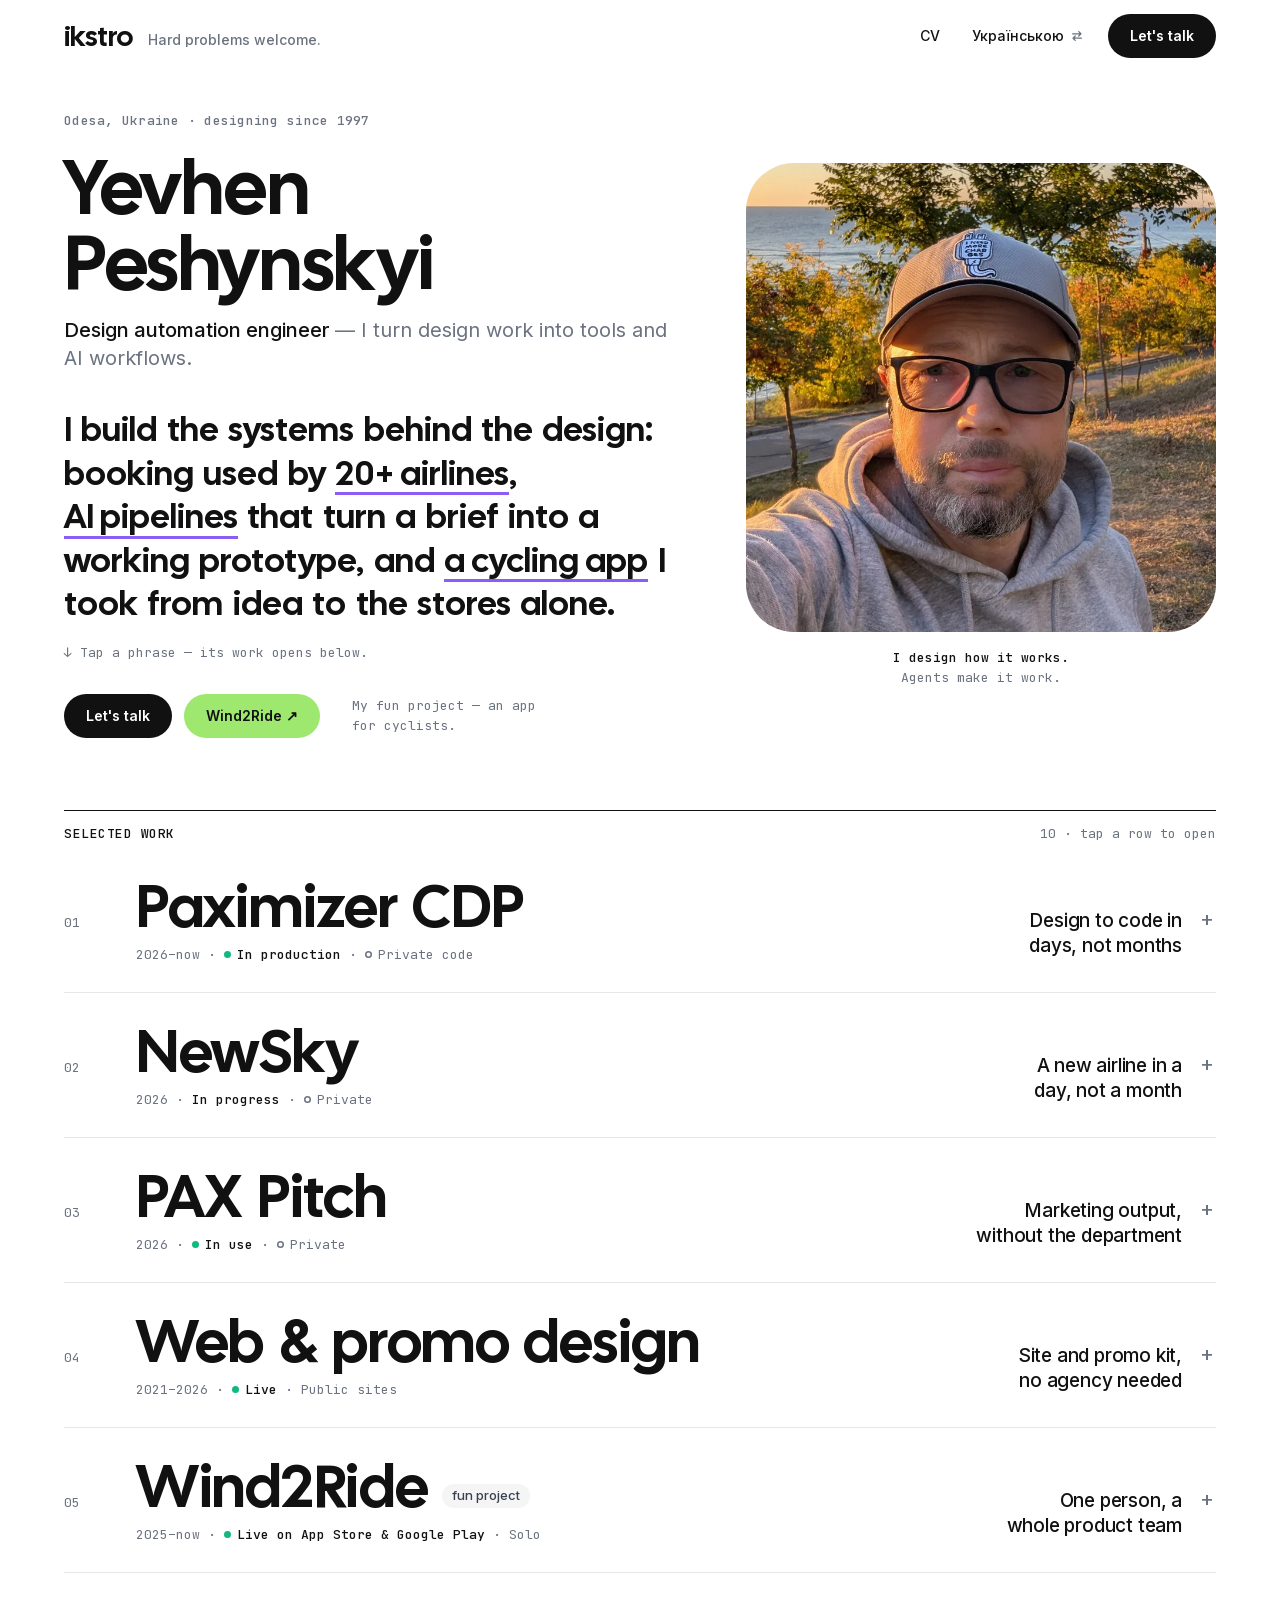
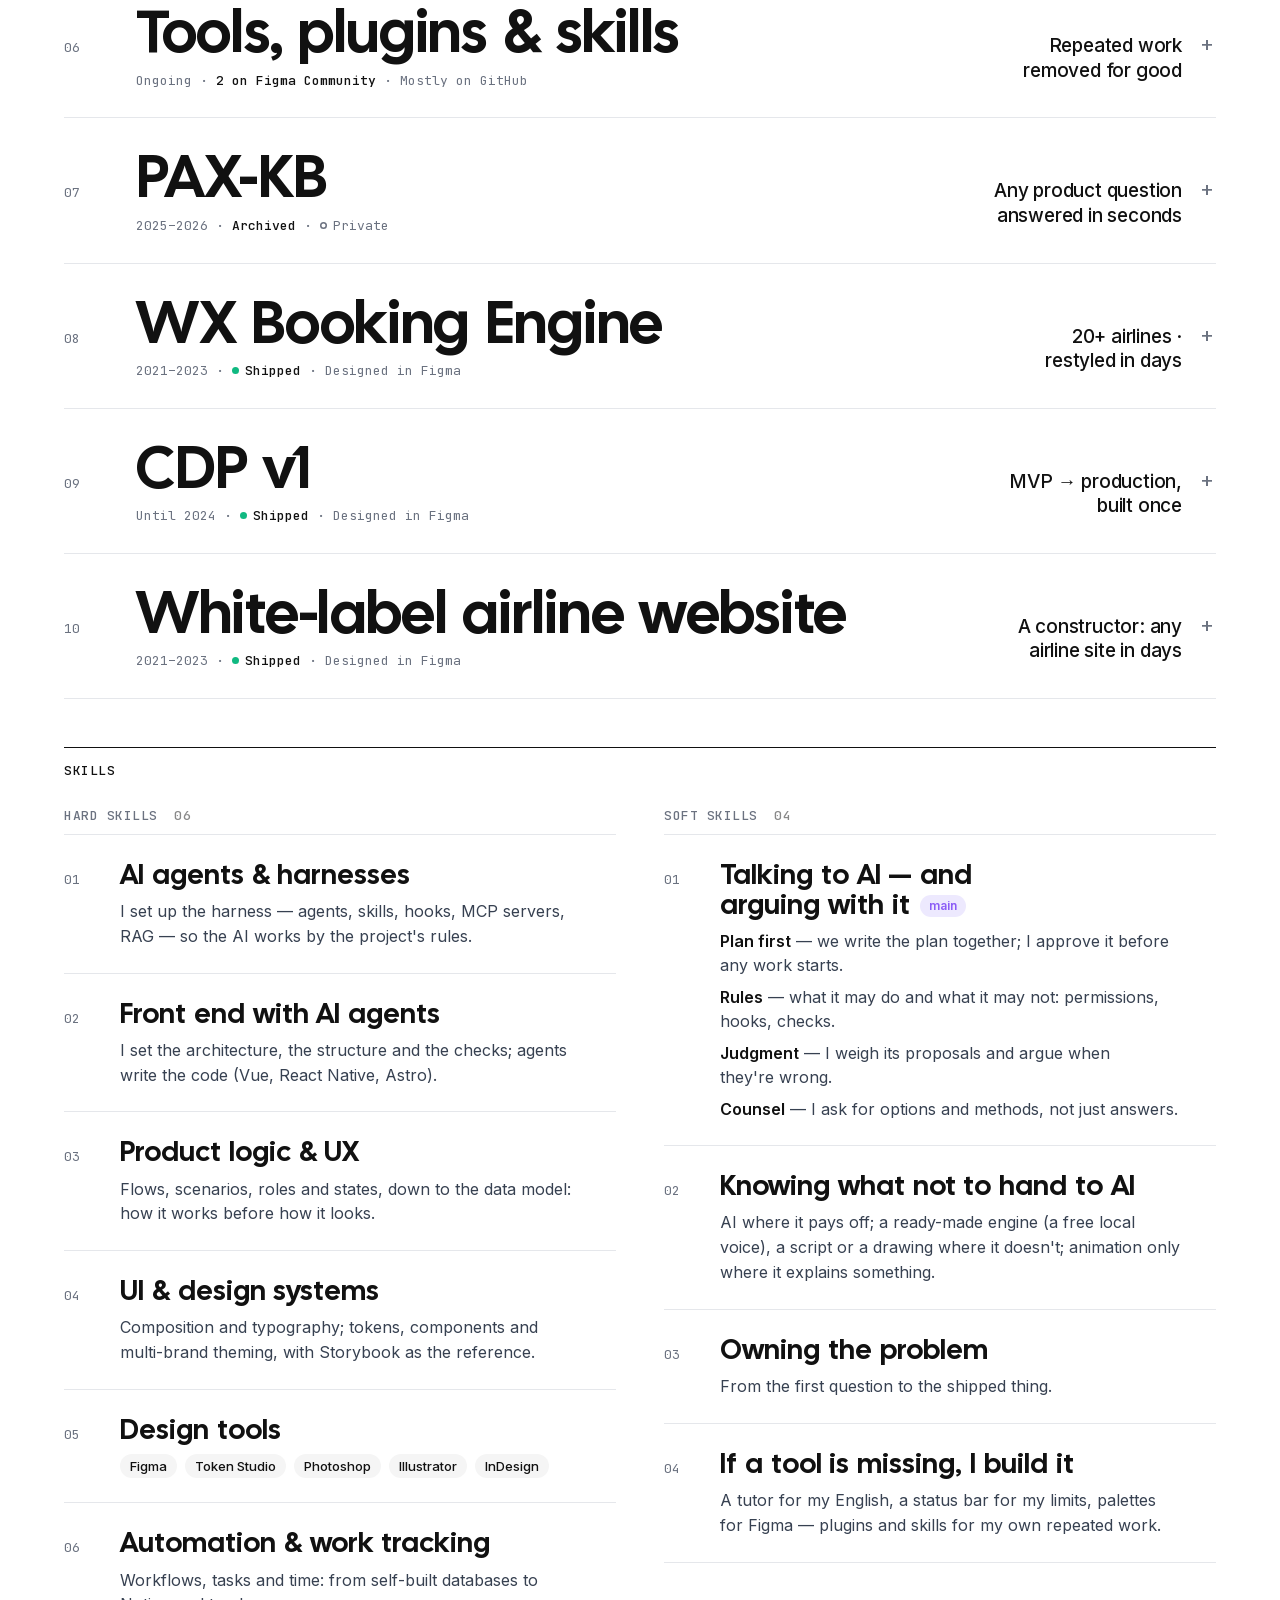
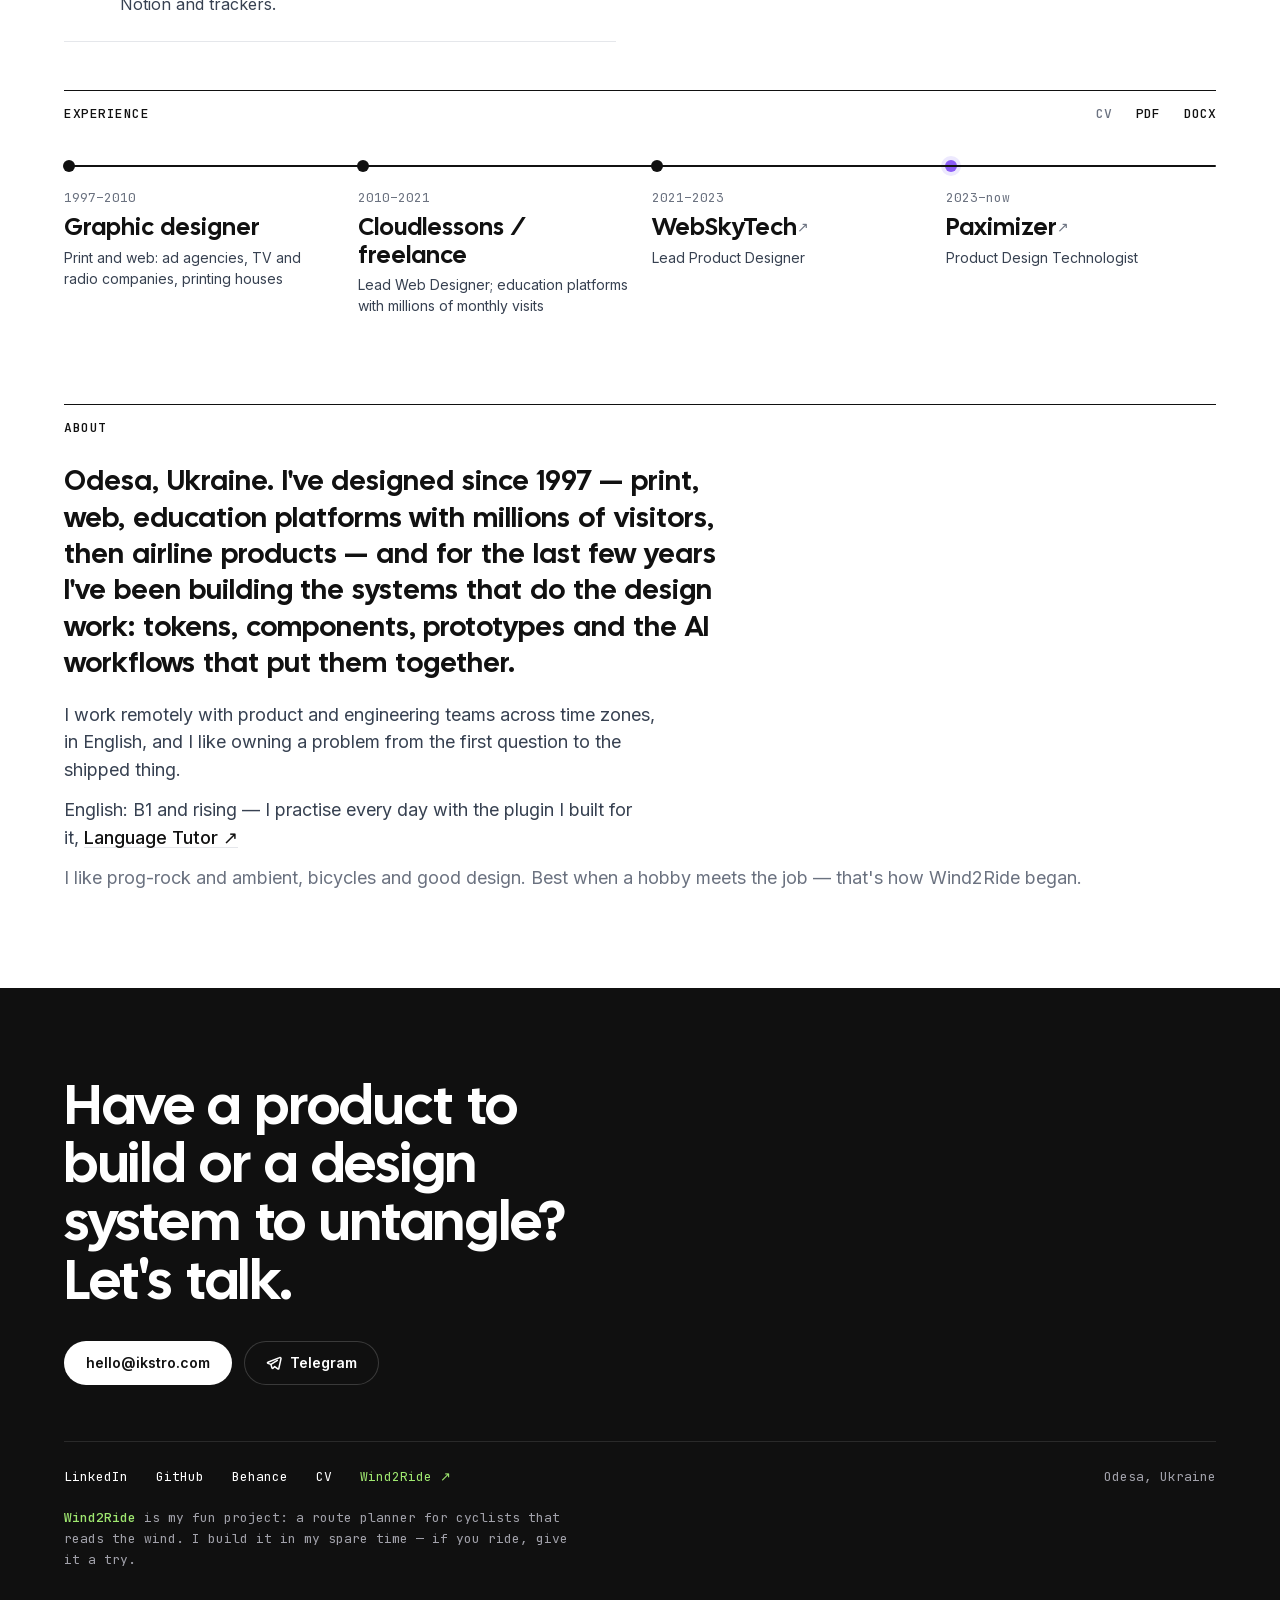
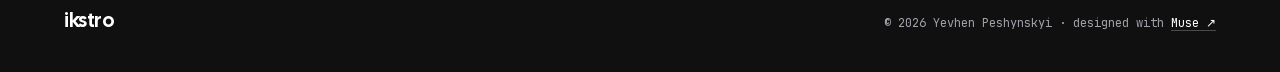
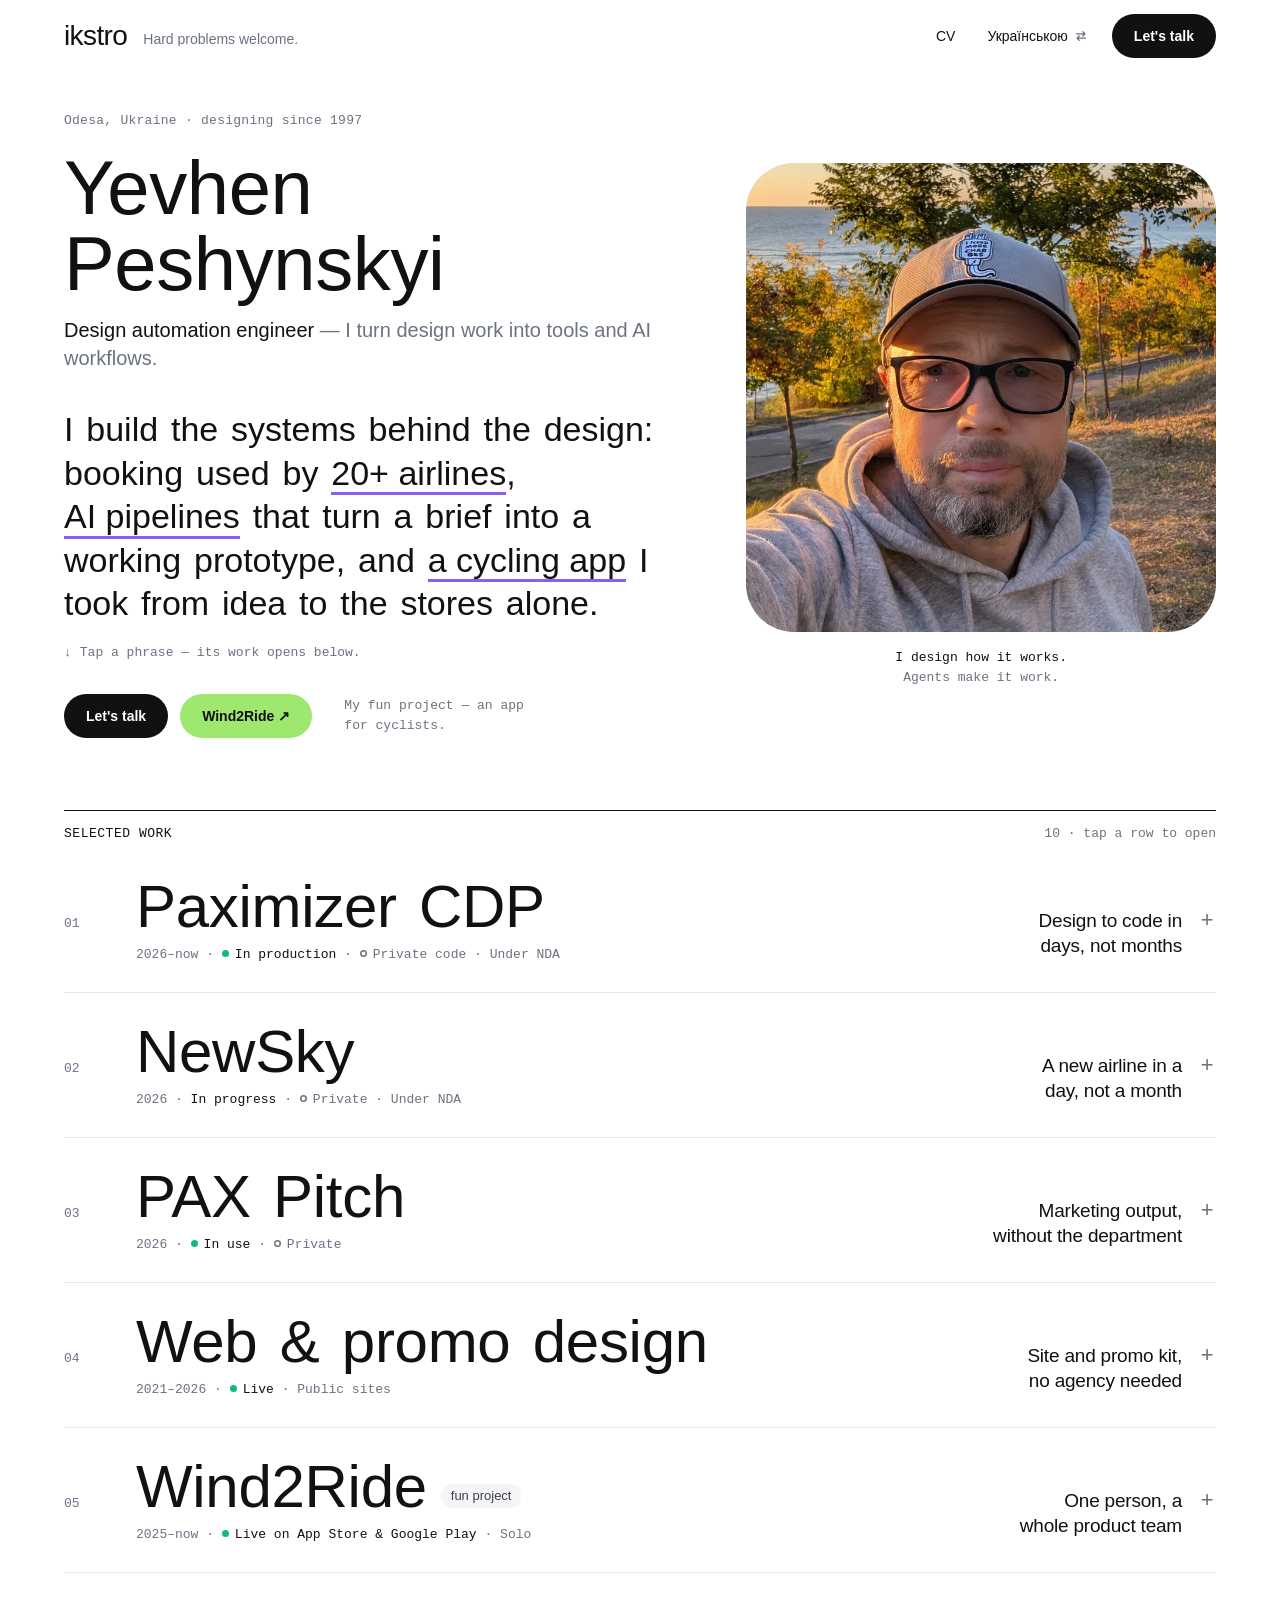
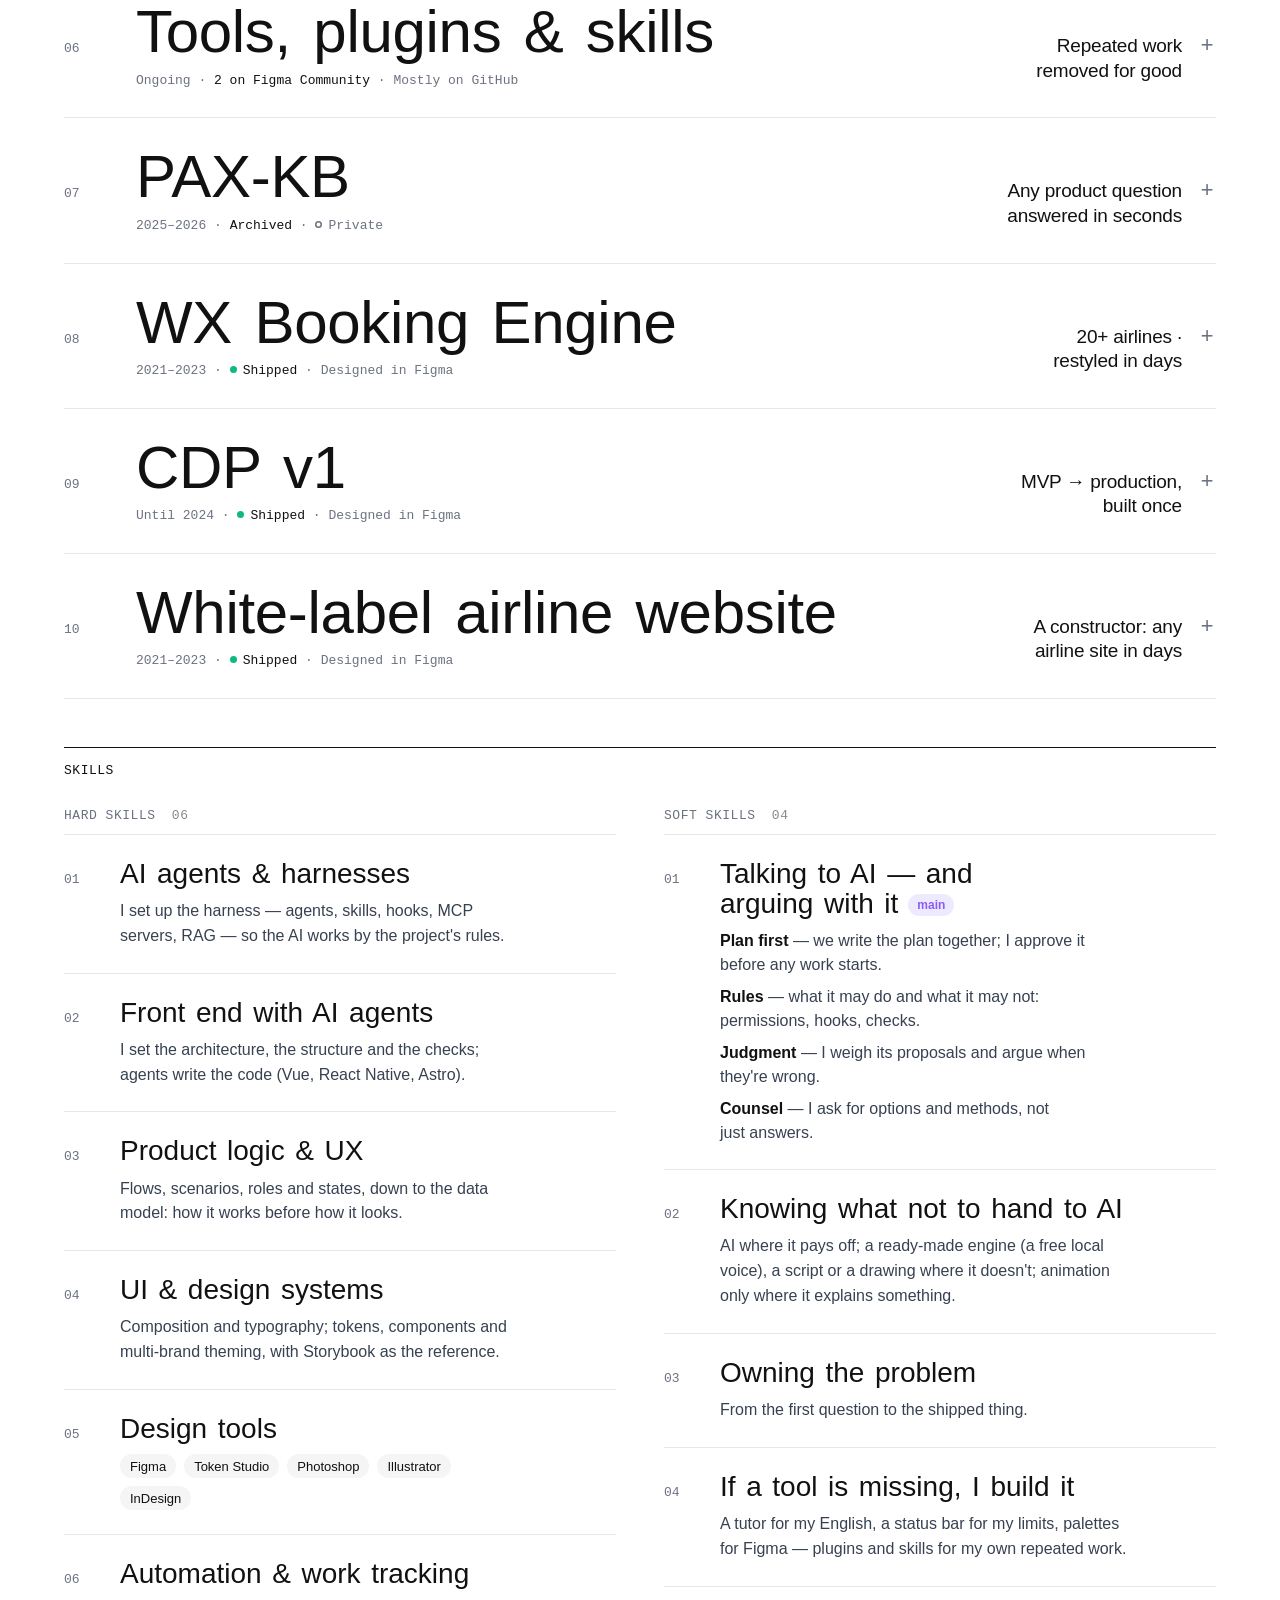
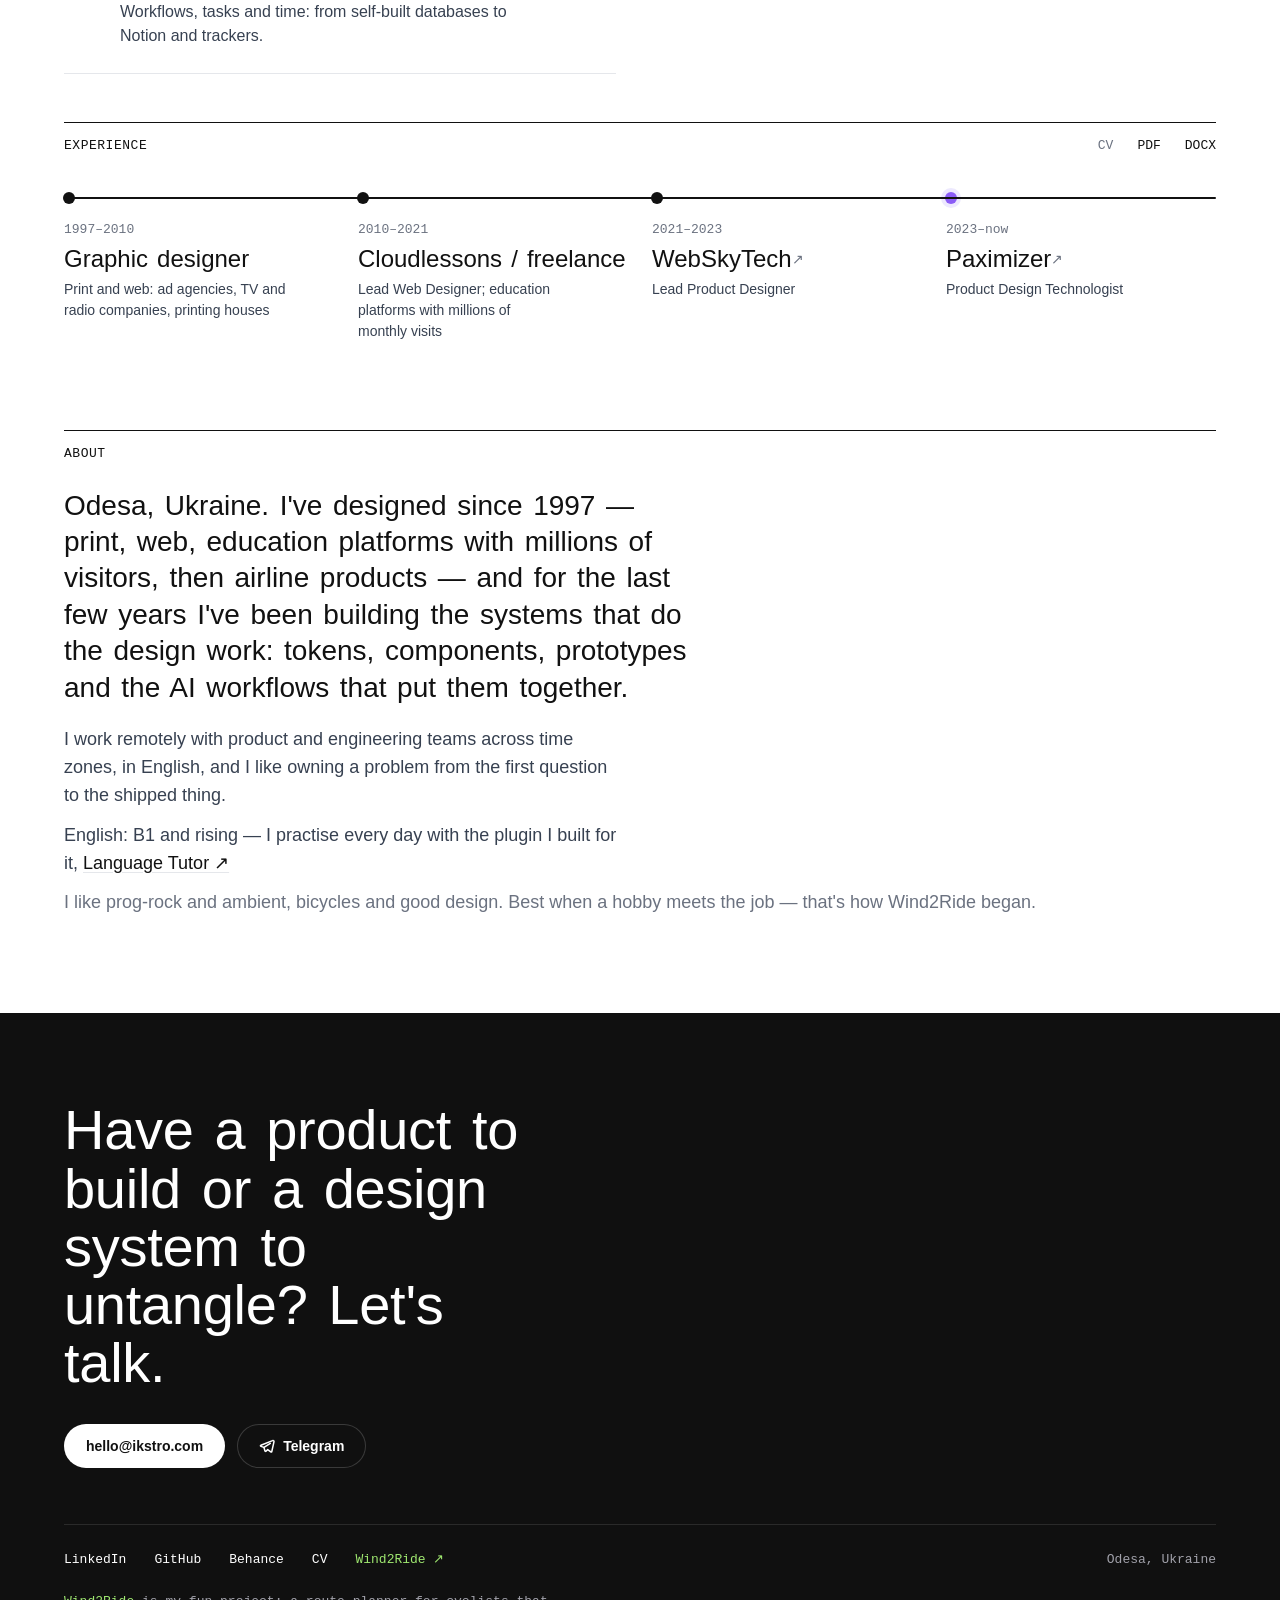
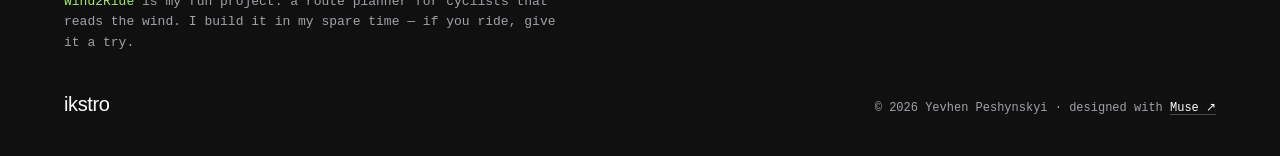
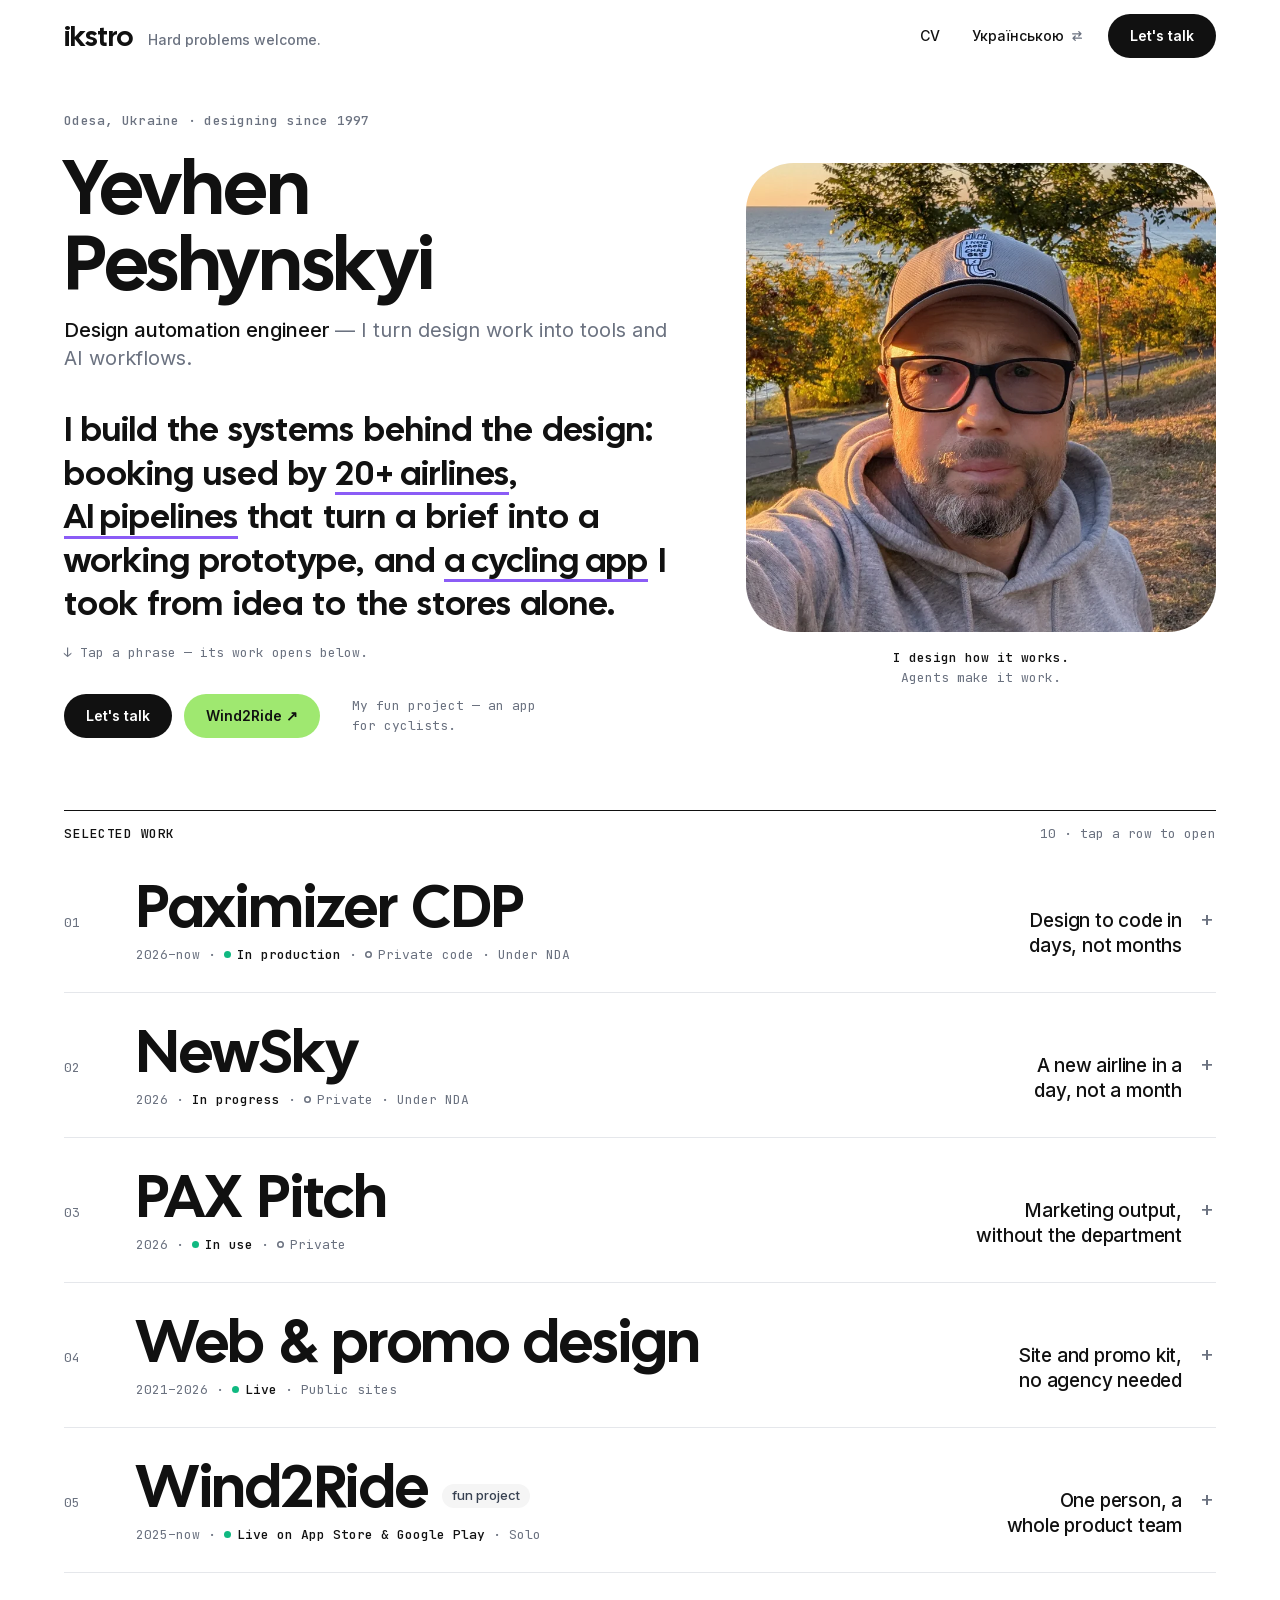
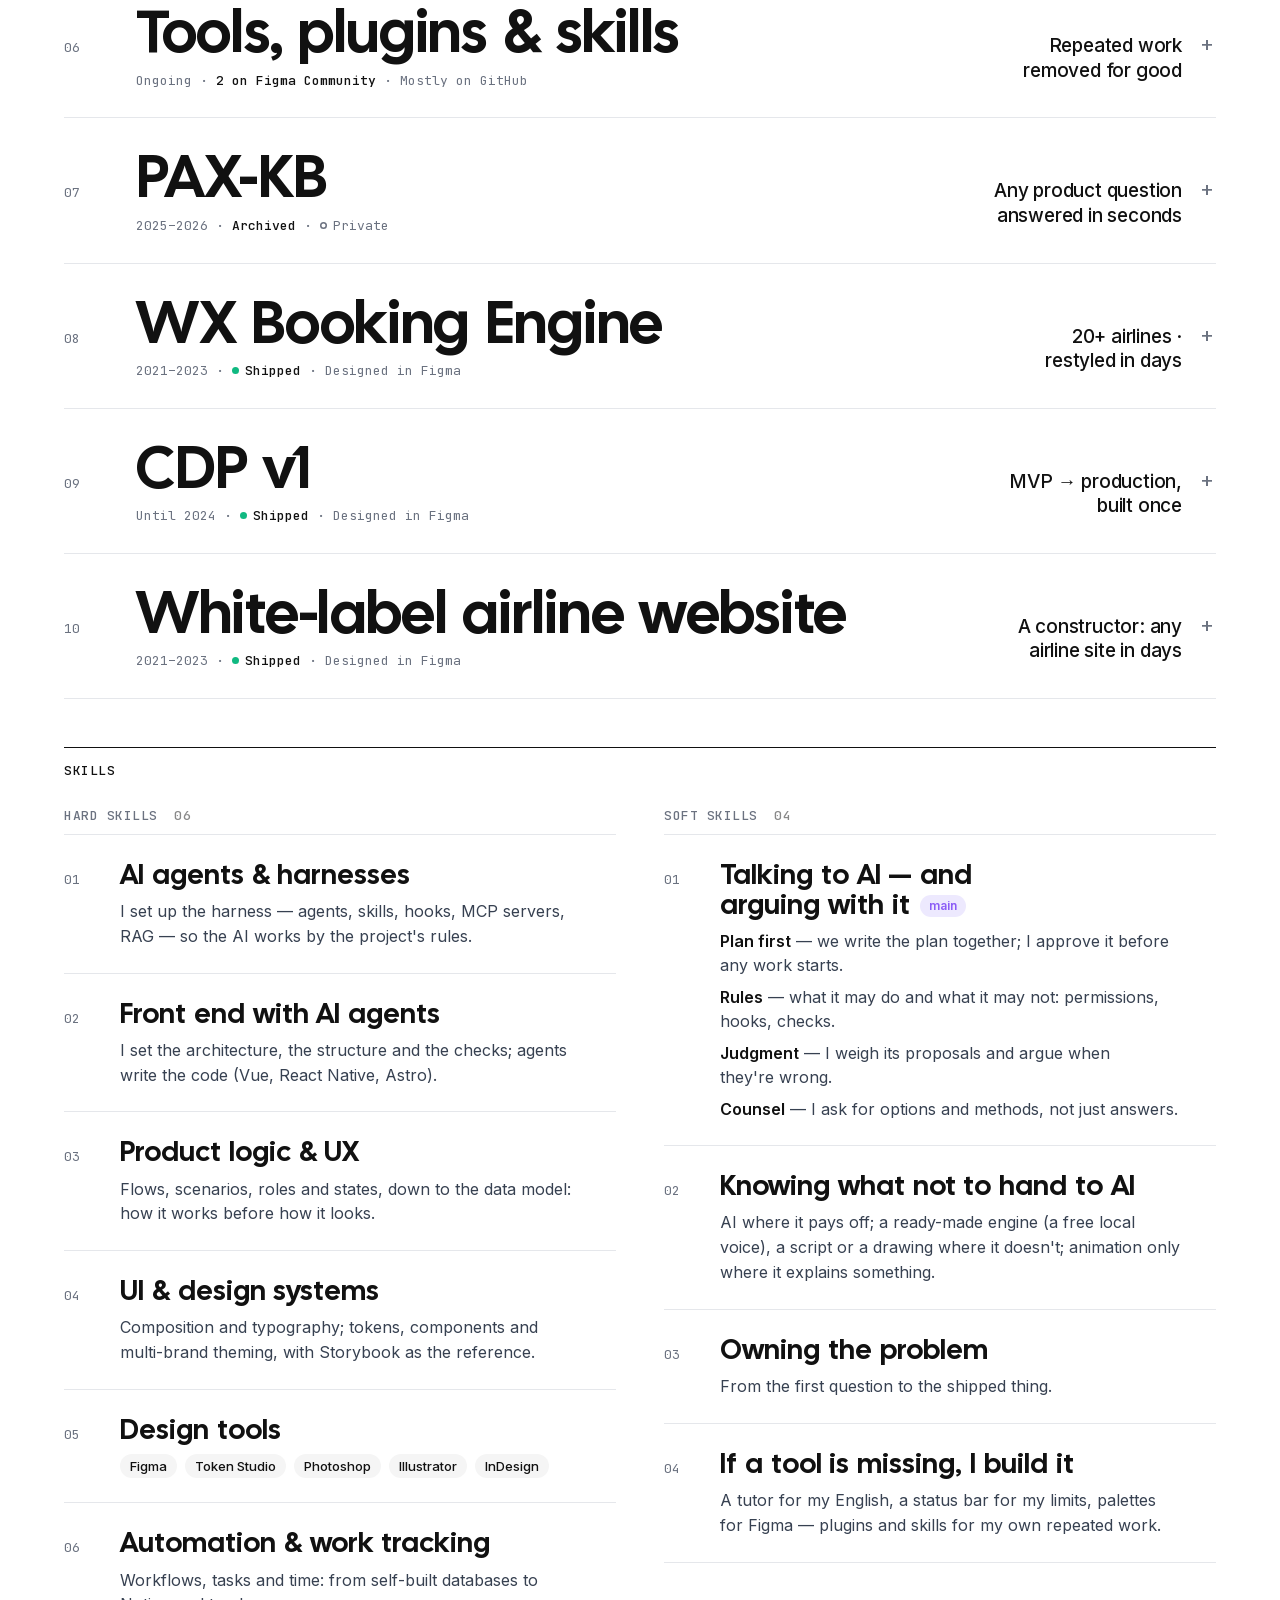
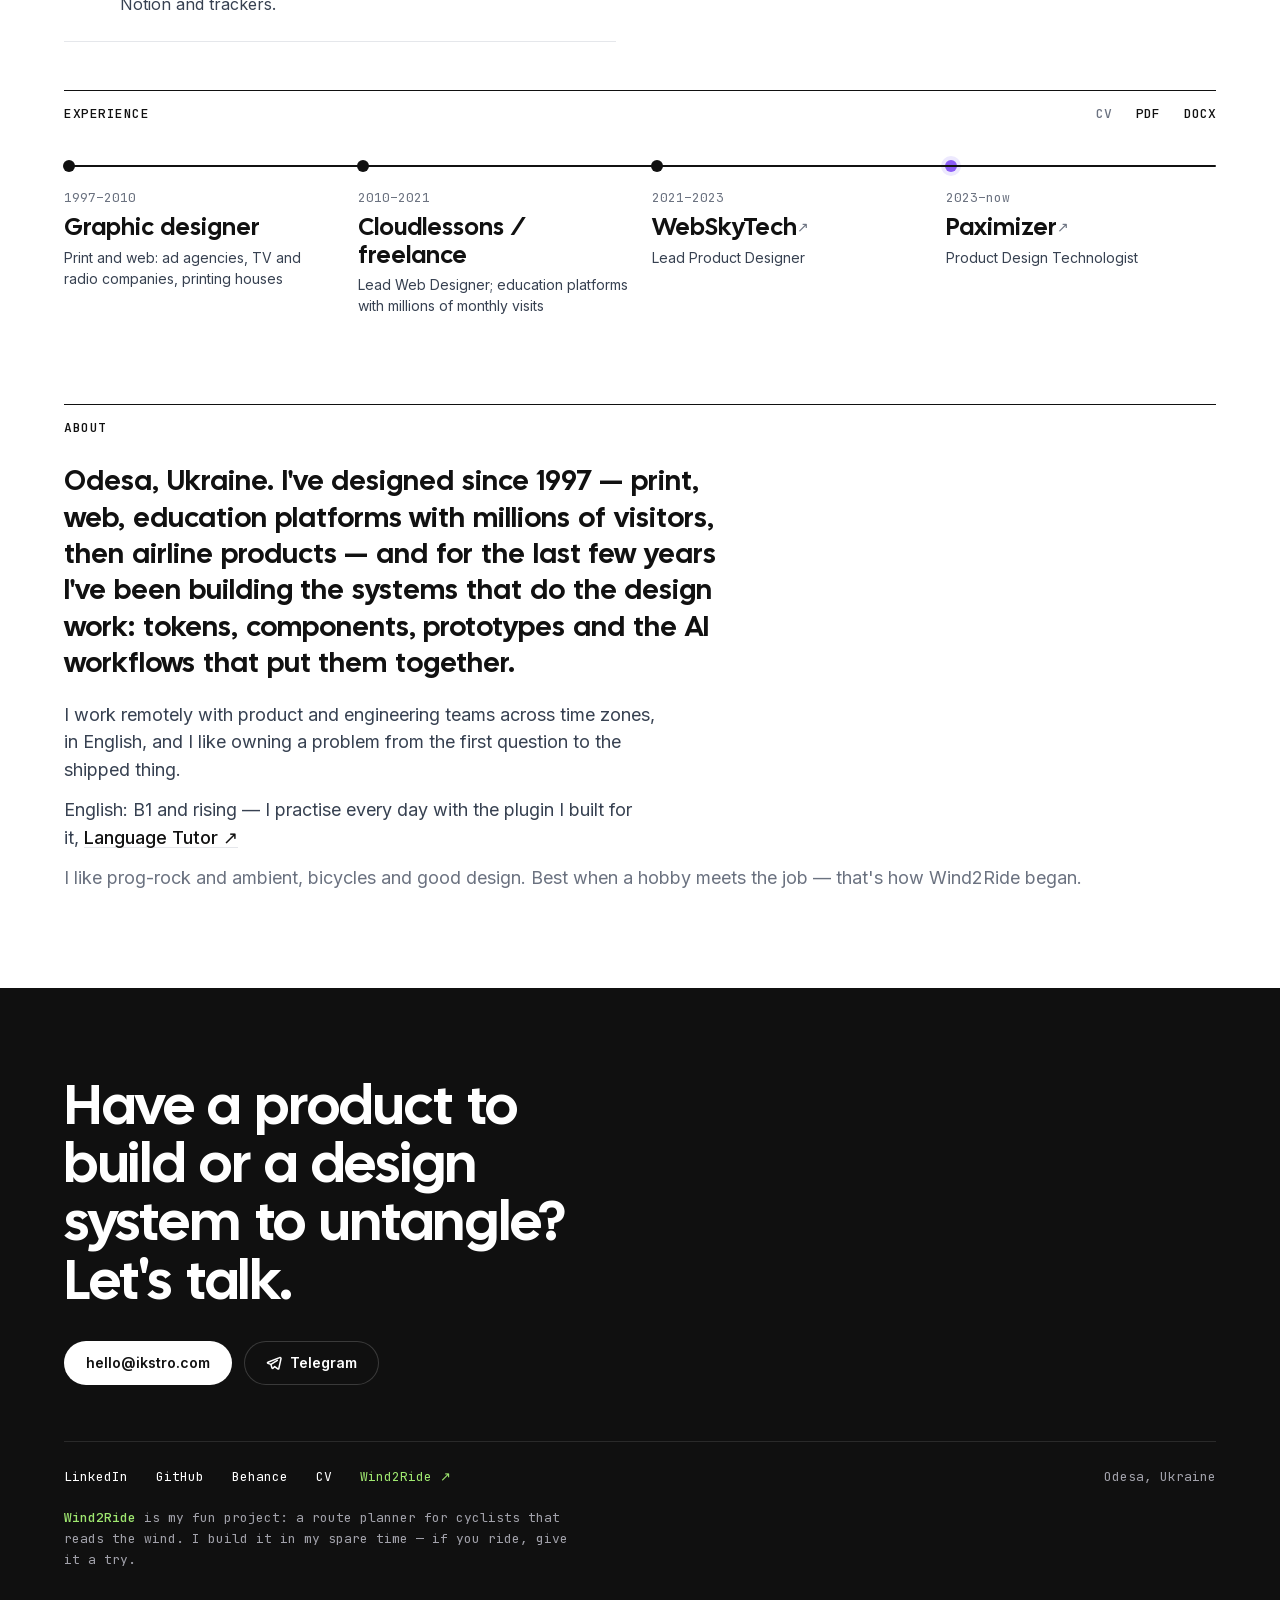
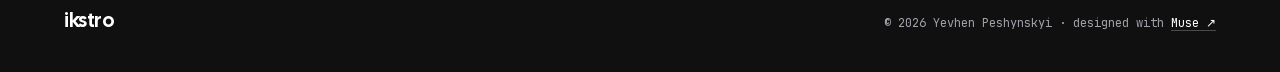
